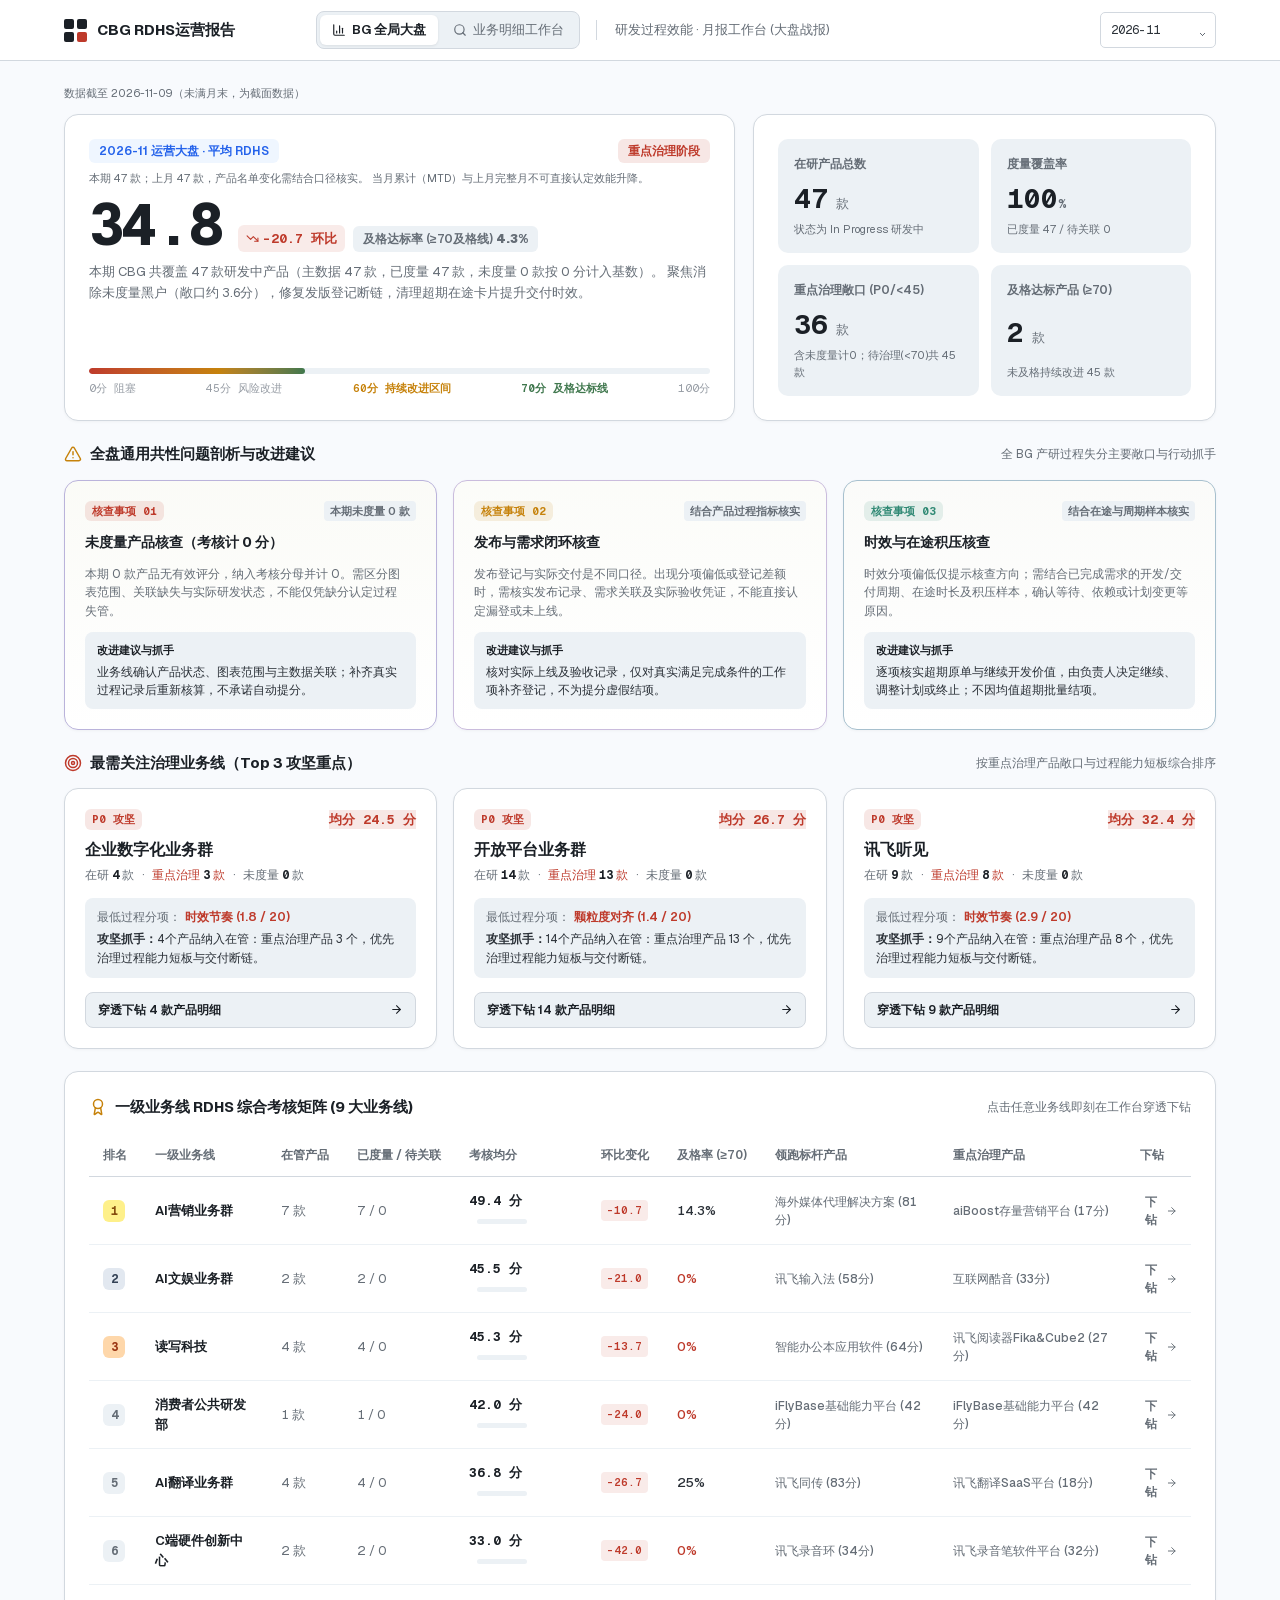
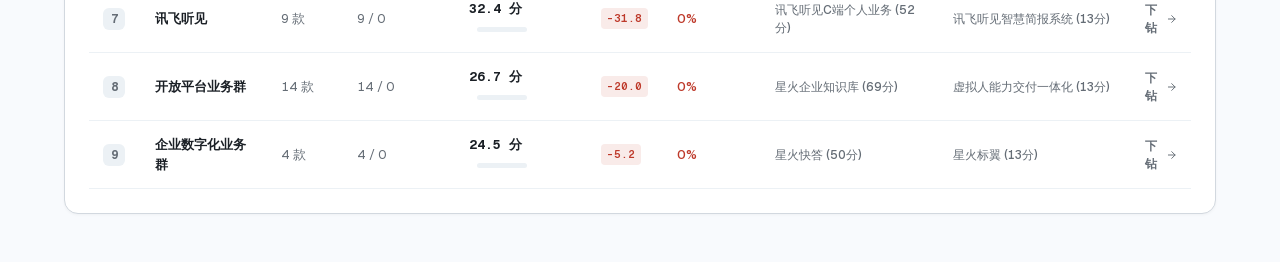
==== index.html @ 72833130 "feat: update unified Bento dashboard & streamlined workbench 2026-11-09" ====
<!DOCTYPE html><html lang="zh-CN"><head><meta charSet="utf-8"/><meta name="viewport" content="width=device-width, initial-scale=1"/><link rel="stylesheet" href="/cbg-rdhs-reports/_next/static/css/index.vjLlsWmL.css" data-rsc-css-href="/cbg-rdhs-reports/_next/static/css/index.vjLlsWmL.css" data-precedence="vite-rsc/importer-resources"/><link rel="modulepreload" fetchPriority="low" href="/cbg-rdhs-reports/_next/static/chunks/index-D4jj87RH.js"/><script src="/cbg-rdhs-reports/_next/static/chunks/rolldown-runtime-DwErUkmg.js" type="module" async=""></script><script src="/cbg-rdhs-reports/_next/static/chunks/framework-DVnzTCvI.js" type="module" async=""></script><link rel="modulepreload" href="/cbg-rdhs-reports/_next/static/chunks/layout-segment-context-BZ6tXpsU.js" crossorigin=""/><link rel="modulepreload" href="/cbg-rdhs-reports/_next/static/chunks/report-dashboard-BLEORAZJ.js" crossorigin=""/><title>CBG RDHS运营报告</title><meta name="description" content="消费者BG RDHS 月度运营报告、趋势分析与产品治理下钻。"/><meta property="og:title" content="CBG RDHS运营报告"/><meta property="og:description" content="消费者BG RDHS 月度运营报告、趋势分析与产品治理下钻。"/><meta property="og:type" content="website"/><meta property="og:locale" content="zh_CN"/><meta property="og:image" content="http://localhost:3000/cbg-rdhs-reports/og.png"/><meta property="og:image:width" content="1200"/><meta property="og:image:height" content="630"/><meta property="og:image:alt" content="RDHS 产研过程效能运营报告"/><meta name="twitter:card" content="summary_large_image"/><meta name="twitter:title" content="CBG RDHS运营报告"/><meta name="twitter:description" content="消费者BG RDHS 月度运营报告、趋势分析与产品治理下钻。"/><meta name="twitter:image" content="http://localhost:3000/cbg-rdhs-reports/og.png"/><link rel="shortcut icon" href="/cbg-rdhs-reports/favicon.png"/><link rel="icon" href="/cbg-rdhs-reports/favicon.png" sizes="96x96" type="image/png"/><script>Object.assign(((self[Symbol.for("vinext.navigationRuntime")]??={bootstrap:{routeManifest:null},functions:{}}).bootstrap.rsc??={rsc:[]}),{params:{},nav:{"pathname":"/","searchParams":[]}})</script><link rel="modulepreload" href="/cbg-rdhs-reports/_next/static/chunks/index-D4jj87RH.js" />
<link rel="preload" href="/cbg-rdhs-reports/_next/static/_vinext_fonts/geist-8ac0455e797f/geist-98bbbccb.woff2" as="font" type="font/woff2" crossorigin />
<link rel="preload" href="/cbg-rdhs-reports/_next/static/_vinext_fonts/geist-mono-00e989178794/geist-mono-013b2f2f.woff2" as="font" type="font/woff2" crossorigin />
<style data-vinext-fonts>/* cyrillic-ext */
@font-face {
  font-family: 'Geist';
  font-style: normal;
  font-weight: 100 900;
  font-display: swap;
  src: url(/cbg-rdhs-reports/_next/static/_vinext_fonts/geist-8ac0455e797f/geist-ff2310f5.woff2) format('woff2');
  unicode-range: U+0460-052F, U+1C80-1C8A, U+20B4, U+2DE0-2DFF, U+A640-A69F, U+FE2E-FE2F;
}
/* cyrillic */
@font-face {
  font-family: 'Geist';
  font-style: normal;
  font-weight: 100 900;
  font-display: swap;
  src: url(/cbg-rdhs-reports/_next/static/_vinext_fonts/geist-8ac0455e797f/geist-875ccdd4.woff2) format('woff2');
  unicode-range: U+0301, U+0400-045F, U+0490-0491, U+04B0-04B1, U+2116;
}
/* vietnamese */
@font-face {
  font-family: 'Geist';
  font-style: normal;
  font-weight: 100 900;
  font-display: swap;
  src: url(/cbg-rdhs-reports/_next/static/_vinext_fonts/geist-8ac0455e797f/geist-52306abf.woff2) format('woff2');
  unicode-range: U+0102-0103, U+0110-0111, U+0128-0129, U+0168-0169, U+01A0-01A1, U+01AF-01B0, U+0300-0301, U+0303-0304, U+0308-0309, U+0323, U+0329, U+1EA0-1EF9, U+20AB;
}
/* latin-ext */
@font-face {
  font-family: 'Geist';
  font-style: normal;
  font-weight: 100 900;
  font-display: swap;
  src: url(/cbg-rdhs-reports/_next/static/_vinext_fonts/geist-8ac0455e797f/geist-001175b1.woff2) format('woff2');
  unicode-range: U+0100-02BA, U+02BD-02C5, U+02C7-02CC, U+02CE-02D7, U+02DD-02FF, U+0304, U+0308, U+0329, U+1D00-1DBF, U+1E00-1E9F, U+1EF2-1EFF, U+2020, U+20A0-20AB, U+20AD-20C0, U+2113, U+2C60-2C7F, U+A720-A7FF;
}
/* latin */
@font-face {
  font-family: 'Geist';
  font-style: normal;
  font-weight: 100 900;
  font-display: swap;
  src: url(/cbg-rdhs-reports/_next/static/_vinext_fonts/geist-8ac0455e797f/geist-98bbbccb.woff2) format('woff2');
  unicode-range: U+0000-00FF, U+0131, U+0152-0153, U+02BB-02BC, U+02C6, U+02DA, U+02DC, U+0304, U+0308, U+0329, U+2000-206F, U+20AC, U+2122, U+2191, U+2193, U+2212, U+2215, U+FEFF, U+FFFD;
}

@font-face {
  font-family: 'Geist Fallback';
  src: local("Arial");
  ascent-override: 95.94%;
  descent-override: 28.16%;
  line-gap-override: 0.00%;
  size-adjust: 104.76%;
}

.__font_geist_066zmhp { font-family: 'Geist', 'Geist Fallback'; font-style: normal; }

.__variable_geist_066zmhp { --font-geist-sans: 'Geist', 'Geist Fallback'; }

/* cyrillic-ext */
@font-face {
  font-family: 'Geist Mono';
  font-style: normal;
  font-weight: 100 900;
  font-display: swap;
  src: url(/cbg-rdhs-reports/_next/static/_vinext_fonts/geist-mono-00e989178794/geist-mono-f6b33328.woff2) format('woff2');
  unicode-range: U+0460-052F, U+1C80-1C8A, U+20B4, U+2DE0-2DFF, U+A640-A69F, U+FE2E-FE2F;
}
/* cyrillic */
@font-face {
  font-family: 'Geist Mono';
  font-style: normal;
  font-weight: 100 900;
  font-display: swap;
  src: url(/cbg-rdhs-reports/_next/static/_vinext_fonts/geist-mono-00e989178794/geist-mono-44e03052.woff2) format('woff2');
  unicode-range: U+0301, U+0400-045F, U+0490-0491, U+04B0-04B1, U+2116;
}
/* symbols2 */
@font-face {
  font-family: 'Geist Mono';
  font-style: normal;
  font-weight: 100 900;
  font-display: swap;
  src: url(/cbg-rdhs-reports/_next/static/_vinext_fonts/geist-mono-00e989178794/geist-mono-0638449e.woff2) format('woff2');
  unicode-range: U+2000-2001, U+2004-2008, U+200A, U+23B8-23BD, U+2500-259F;
}
/* vietnamese */
@font-face {
  font-family: 'Geist Mono';
  font-style: normal;
  font-weight: 100 900;
  font-display: swap;
  src: url(/cbg-rdhs-reports/_next/static/_vinext_fonts/geist-mono-00e989178794/geist-mono-971fb274.woff2) format('woff2');
  unicode-range: U+0102-0103, U+0110-0111, U+0128-0129, U+0168-0169, U+01A0-01A1, U+01AF-01B0, U+0300-0301, U+0303-0304, U+0308-0309, U+0323, U+0329, U+1EA0-1EF9, U+20AB;
}
/* latin-ext */
@font-face {
  font-family: 'Geist Mono';
  font-style: normal;
  font-weight: 100 900;
  font-display: swap;
  src: url(/cbg-rdhs-reports/_next/static/_vinext_fonts/geist-mono-00e989178794/geist-mono-44745446.woff2) format('woff2');
  unicode-range: U+0100-02BA, U+02BD-02C5, U+02C7-02CC, U+02CE-02D7, U+02DD-02FF, U+0304, U+0308, U+0329, U+1D00-1DBF, U+1E00-1E9F, U+1EF2-1EFF, U+2020, U+20A0-20AB, U+20AD-20C0, U+2113, U+2C60-2C7F, U+A720-A7FF;
}
/* latin */
@font-face {
  font-family: 'Geist Mono';
  font-style: normal;
  font-weight: 100 900;
  font-display: swap;
  src: url(/cbg-rdhs-reports/_next/static/_vinext_fonts/geist-mono-00e989178794/geist-mono-013b2f2f.woff2) format('woff2');
  unicode-range: U+0000-00FF, U+0131, U+0152-0153, U+02BB-02BC, U+02C6, U+02DA, U+02DC, U+0304, U+0308, U+0329, U+2000-206F, U+20AC, U+2122, U+2191, U+2193, U+2212, U+2215, U+FEFF, U+FFFD;
}

@font-face {
  font-family: 'Geist Mono Fallback';
  src: local("Arial");
  ascent-override: 74.67%;
  descent-override: 21.92%;
  line-gap-override: 0.00%;
  size-adjust: 134.59%;
}

.__font_geist_mono_0jj8w1p { font-family: 'Geist Mono', 'Geist Mono Fallback'; font-style: normal; }

.__variable_geist_mono_0jj8w1p { --font-geist-mono: 'Geist Mono', 'Geist Mono Fallback'; }
</style>
</head><body class="__variable_geist_066zmhp __variable_geist_mono_0jj8w1p antialiased"><div class="dashboardShell"><header class="topbar"><div class="topbarInner"><div class="brand"><span class="brandSymbol" aria-hidden="true"><i></i><i></i><i></i><i></i></span><span>CBG RDHS运营报告</span></div><div class="viewSwitcher" role="tablist" aria-label="视图模式切换"><button type="button" role="tab" aria-selected="true" class="viewTabBtn active"><svg xmlns="http://www.w3.org/2000/svg" width="14" height="14" viewBox="0 0 24 24" fill="none" stroke="currentColor" stroke-width="2" stroke-linecap="round" stroke-linejoin="round" class="lucide lucide-chart-column"><path d="M3 3v16a2 2 0 0 0 2 2h16"></path><path d="M18 17V9"></path><path d="M13 17V5"></path><path d="M8 17v-3"></path></svg><span>BG 全局大盘</span></button><button type="button" role="tab" aria-selected="false" class="viewTabBtn "><svg xmlns="http://www.w3.org/2000/svg" width="14" height="14" viewBox="0 0 24 24" fill="none" stroke="currentColor" stroke-width="2" stroke-linecap="round" stroke-linejoin="round" class="lucide lucide-search"><circle cx="11" cy="11" r="8"></circle><path d="m21 21-4.3-4.3"></path></svg><span>业务明细工作台</span></button></div><span class="contextLabel">研发过程效能 · 月报工作台<!-- --> (大盘战报)</span><span class="statusState srOnly">当月缓存已生成 · 可刷新</span><div class="barControls"><label class="selectWrap"><span class="srOnly">选择月报月份</span><select aria-label="选择月报月份"><option value="2026-11" selected="">2026-11</option><option value="2026-10">2026-10</option><option value="2026-09">2026-09</option><option value="2026-08">2026-08</option><option value="2026-07">2026-07</option><option value="2026-06">2026-06</option><option value="2026-05">2026-05</option><option value="2026-04">2026-04</option></select></label></div></div></header><main class="pageInner"><p class="dataAsOfNote">数据截至 2026-11-09（未满月末，为截面数据）</p><div class="viewPaneBg" style="display:block"><div class="bentoWarReportContainer"><div class="bentoGridRow"><div class="bentoCard bentoHero"><div><div class="heroMetaTop"><span class="periodChip">2026-11<!-- --> 运营大盘 · 平均 RDHS</span><span class="statusChip status-重点治理">重点治理阶段</span></div><p class="sourceNote">本期 <!-- -->47<!-- --> 款；<!-- -->上月 47 款，产品名单变化需结合口径核实。<!-- --> 当月累计（MTD）与上月完整月不可直接认定效能升降。</p><div class="heroScoreBlock"><div class="heroScoreNum">34.8</div><div class="heroMetaPills"><span class="heroDeltaPill deltaDown"><svg xmlns="http://www.w3.org/2000/svg" width="13" height="13" viewBox="0 0 24 24" fill="none" stroke="currentColor" stroke-width="2" stroke-linecap="round" stroke-linejoin="round" class="lucide lucide-trending-down"><polyline points="22 17 13.5 8.5 8.5 13.5 2 7"></polyline><polyline points="16 17 22 17 22 11"></polyline></svg>-20.7<!-- --> 环比</span><span class="heroPassPill">及格达标率 (≥70及格线) <b>4.3<!-- -->%</b></span></div></div><p class="heroSummaryText">本期 CBG 共覆盖 47 款研发中产品（主数据 47 款，已度量 47 款，未度量 0 款按 0 分计入基数）。<!-- --> <!-- -->聚焦消除未度量黑户（敞口约 3.6分），修复发版登记断链，清理超期在途卡片提升交付时效。</p></div><div><div class="scaleBar"><div class="scaleBarFill" style="width:34.8%"></div></div><div class="scaleLabels"><span>0分 阻塞</span><span>45分 风险改进</span><span class="scaleWarning">60分 持续改进区间</span><span class="scaleTarget">70分 及格达标线</span><span>100分</span></div></div></div><div class="bentoCard metricCapsulesGrid"><div class="metricCapsule"><div class="capsuleLabel">在研产品总数</div><div class="capsuleNum">47<span class="capsuleUnit"> 款</span></div><div class="capsuleDesc">状态为 In Progress 研发中</div></div><div class="metricCapsule"><div class="capsuleLabel">度量覆盖率</div><div class="capsuleNum textGreen">100<span class="capsuleUnit">%</span></div><div class="capsuleDesc">已度量 <!-- -->47<!-- --> / 待关联 <!-- -->0</div></div><div class="metricCapsule"><div class="capsuleLabel">重点治理敞口 (P0/&lt;45)</div><div class="capsuleNum textRed">36<span class="capsuleUnit"> 款</span></div><div class="capsuleDesc">含未度量计0；待治理(&lt;70)共 <!-- -->45<!-- --> 款</div></div><div class="metricCapsule"><div class="capsuleLabel">及格达标产品 (≥70)</div><div class="capsuleNum textGreen">2<span class="capsuleUnit"> 款</span></div><div class="capsuleDesc">未及格持续改进 <!-- -->45<!-- --> 款</div></div></div></div><div class="commonProblemsSection"><div class="sectionHeader"><div class="sectionTitle"><svg xmlns="http://www.w3.org/2000/svg" width="18" height="18" viewBox="0 0 24 24" fill="none" stroke="currentColor" stroke-width="2" stroke-linecap="round" stroke-linejoin="round" class="lucide lucide-triangle-alert textAmber"><path d="m21.73 18-8-14a2 2 0 0 0-3.48 0l-8 14A2 2 0 0 0 4 21h16a2 2 0 0 0 1.73-3"></path><path d="M12 9v4"></path><path d="M12 17h.01"></path></svg><span>全盘通用共性问题剖析与改进建议</span></div><span class="sectionSubtitle">全 BG 产研过程失分主要敞口与行动抓手</span></div><div class="commonProblemsGrid"><div class="problemCard cardBorderRed"><div class="problemCardHead"><span class="problemBadge badgeRed">核查事项 01</span><span class="problemImpactTag">本期未度量 <!-- -->0<!-- --> 款</span></div><strong class="problemCardTitle">未度量产品核查（考核计 0 分）</strong><p class="problemDesc">本期 <!-- -->0<!-- --> 款产品无有效评分，纳入考核分母并计 0。需区分图表范围、关联缺失与实际研发状态，不能仅凭缺分认定过程失管。</p><div class="problemActionBox"><span class="actionBadge">改进建议与抓手</span><p>业务线确认产品状态、图表范围与主数据关联；补齐真实过程记录后重新核算，不承诺自动提分。</p></div></div><div class="problemCard cardBorderAmber"><div class="problemCardHead"><span class="problemBadge badgeAmber">核查事项 02</span><span class="problemImpactTag">结合产品过程指标核实</span></div><strong class="problemCardTitle">发布与需求闭环核查</strong><p class="problemDesc">发布登记与实际交付是不同口径。出现分项偏低或登记差额时，需核实发布记录、需求关联及实际验收凭证，不能直接认定漏登或未上线。</p><div class="problemActionBox"><span class="actionBadge">改进建议与抓手</span><p>核对实际上线及验收记录，仅对真实满足完成条件的工作项补齐登记，不为提分虚假结项。</p></div></div><div class="problemCard cardBorderBlue"><div class="problemCardHead"><span class="problemBadge badgeBlue">核查事项 03</span><span class="problemImpactTag">结合在途与周期样本核实</span></div><strong class="problemCardTitle">时效与在途积压核查</strong><p class="problemDesc">时效分项偏低仅提示核查方向；需结合已完成需求的开发/交付周期、在途时长及积压样本，确认等待、依赖或计划变更等原因。</p><div class="problemActionBox"><span class="actionBadge">改进建议与抓手</span><p>逐项核实超期原单与继续开发价值，由负责人决定继续、调整计划或终止；不因均值超期批量结项。</p></div></div></div></div><div class="focusSectionWrap"><div class="sectionHeader"><div class="sectionTitle"><svg xmlns="http://www.w3.org/2000/svg" width="18" height="18" viewBox="0 0 24 24" fill="none" stroke="currentColor" stroke-width="2" stroke-linecap="round" stroke-linejoin="round" class="lucide lucide-target textRed"><circle cx="12" cy="12" r="10"></circle><circle cx="12" cy="12" r="6"></circle><circle cx="12" cy="12" r="2"></circle></svg><span>最需关注治理业务线（Top 3 攻坚重点）</span></div><span class="sectionSubtitle">按重点治理产品敞口与过程能力短板综合排序</span></div><div class="focusBentoGrid"><div class="focusBentoCard" role="button" tabindex="0"><div><div class="cardTop"><span class="priorityBadge priority-p0">P0<!-- --> 攻坚</span><span class="focusScore scoreTone-red">均分 <!-- -->24.5<!-- --> 分</span></div><div class="focusCardTitle">企业数字化业务群</div><div class="focusMetricChips"><span>在研 <b>4</b> 款</span><span>·</span><span class="textRed">重点治理 <b>3</b> 款</span><span>·</span><span>未度量 <b>0</b> 款</span></div></div><div class="focusBody"><div class="focusDimRow"><span class="dimLabel">最低过程分项：</span><span class="dimVal textRed">时效节奏 (1.8 / 20)</span></div><div class="focusActionText"><strong>攻坚抓手：</strong>4个产品纳入在管：重点治理产品 3 个，优先治理过程能力短板与交付断链。</div></div><button type="button" class="focusActionBtn"><span>穿透下钻 <!-- -->4<!-- --> 款产品明细</span><svg xmlns="http://www.w3.org/2000/svg" width="13" height="13" viewBox="0 0 24 24" fill="none" stroke="currentColor" stroke-width="2" stroke-linecap="round" stroke-linejoin="round" class="lucide lucide-arrow-right"><path d="M5 12h14"></path><path d="m12 5 7 7-7 7"></path></svg></button></div><div class="focusBentoCard" role="button" tabindex="0"><div><div class="cardTop"><span class="priorityBadge priority-p0">P0<!-- --> 攻坚</span><span class="focusScore scoreTone-red">均分 <!-- -->26.7<!-- --> 分</span></div><div class="focusCardTitle">开放平台业务群</div><div class="focusMetricChips"><span>在研 <b>14</b> 款</span><span>·</span><span class="textRed">重点治理 <b>13</b> 款</span><span>·</span><span>未度量 <b>0</b> 款</span></div></div><div class="focusBody"><div class="focusDimRow"><span class="dimLabel">最低过程分项：</span><span class="dimVal textRed">颗粒度对齐 (1.4 / 20)</span></div><div class="focusActionText"><strong>攻坚抓手：</strong>14个产品纳入在管：重点治理产品 13 个，优先治理过程能力短板与交付断链。</div></div><button type="button" class="focusActionBtn"><span>穿透下钻 <!-- -->14<!-- --> 款产品明细</span><svg xmlns="http://www.w3.org/2000/svg" width="13" height="13" viewBox="0 0 24 24" fill="none" stroke="currentColor" stroke-width="2" stroke-linecap="round" stroke-linejoin="round" class="lucide lucide-arrow-right"><path d="M5 12h14"></path><path d="m12 5 7 7-7 7"></path></svg></button></div><div class="focusBentoCard" role="button" tabindex="0"><div><div class="cardTop"><span class="priorityBadge priority-p0">P0<!-- --> 攻坚</span><span class="focusScore scoreTone-red">均分 <!-- -->32.4<!-- --> 分</span></div><div class="focusCardTitle">讯飞听见</div><div class="focusMetricChips"><span>在研 <b>9</b> 款</span><span>·</span><span class="textRed">重点治理 <b>8</b> 款</span><span>·</span><span>未度量 <b>0</b> 款</span></div></div><div class="focusBody"><div class="focusDimRow"><span class="dimLabel">最低过程分项：</span><span class="dimVal textRed">时效节奏 (2.9 / 20)</span></div><div class="focusActionText"><strong>攻坚抓手：</strong>9个产品纳入在管：重点治理产品 8 个，优先治理过程能力短板与交付断链。</div></div><button type="button" class="focusActionBtn"><span>穿透下钻 <!-- -->9<!-- --> 款产品明细</span><svg xmlns="http://www.w3.org/2000/svg" width="13" height="13" viewBox="0 0 24 24" fill="none" stroke="currentColor" stroke-width="2" stroke-linecap="round" stroke-linejoin="round" class="lucide lucide-arrow-right"><path d="M5 12h14"></path><path d="m12 5 7 7-7 7"></path></svg></button></div></div></div><div class="tableContainer"><div class="sectionHeader tableHeader"><div class="sectionTitle"><svg xmlns="http://www.w3.org/2000/svg" width="18" height="18" viewBox="0 0 24 24" fill="none" stroke="currentColor" stroke-width="2" stroke-linecap="round" stroke-linejoin="round" class="lucide lucide-award textAmber"><path d="m15.477 12.89 1.515 8.526a.5.5 0 0 1-.81.47l-3.58-2.687a1 1 0 0 0-1.197 0l-3.586 2.686a.5.5 0 0 1-.81-.469l1.514-8.526"></path><circle cx="12" cy="8" r="6"></circle></svg><span>一级业务线 RDHS 综合考核矩阵 (9 大业务线)</span></div><span class="sectionSubtitle">点击任意业务线即刻在工作台穿透下钻</span></div><div class="tableScrollWrap"><table class="bentoTable"><thead><tr><th style="width:48px">排名</th><th>一级业务线</th><th>在管产品</th><th>已度量 / 待关联</th><th>考核均分</th><th>环比变化</th><th>及格率 (≥70)</th><th>领跑标杆产品</th><th>重点治理产品</th><th>下钻</th></tr></thead><tbody><tr class="bentoTableRow" tabindex="0"><td><span class="bentoRankBadge rankGold">1</span></td><td><span class="lineNameBold">AI营销业务群</span></td><td>7<!-- --> 款</td><td>7<!-- --> /<!-- --> <span class="textMuted">0</span></td><td><span class="tableScoreNum" title="未舍入分: 49.429">49.4 分</span><span class="tableProgressBar"><i class="tableProgressFill" style="width:49.4%;background:var(--risk)"></i></span></td><td><span class="deltaBadge deltaDown">-10.7</span></td><td><span style="font-weight:500;color:var(--ink)">14.3<!-- -->%</span></td><td class="textLead">海外媒体代理解决方案 (81分)</td><td class="textLag">aiBoost存量营销平台 (17分)</td><td><button type="button" class="drilldownActionBtn">下钻 <svg xmlns="http://www.w3.org/2000/svg" width="12" height="12" viewBox="0 0 24 24" fill="none" stroke="currentColor" stroke-width="2" stroke-linecap="round" stroke-linejoin="round" class="lucide lucide-arrow-right"><path d="M5 12h14"></path><path d="m12 5 7 7-7 7"></path></svg></button></td></tr><tr class="bentoTableRow" tabindex="0"><td><span class="bentoRankBadge rankSilver">2</span></td><td><span class="lineNameBold">AI文娱业务群</span></td><td>2<!-- --> 款</td><td>2<!-- --> /<!-- --> <span class="textMuted">0</span></td><td><span class="tableScoreNum" title="未舍入分: 45.500">45.5 分</span><span class="tableProgressBar"><i class="tableProgressFill" style="width:45.5%;background:var(--risk)"></i></span></td><td><span class="deltaBadge deltaDown">-21.0</span></td><td><span style="font-weight:500;color:var(--critical)">0<!-- -->%</span></td><td class="textLead">讯飞输入法 (58分)</td><td class="textLag">互联网酷音 (33分)</td><td><button type="button" class="drilldownActionBtn">下钻 <svg xmlns="http://www.w3.org/2000/svg" width="12" height="12" viewBox="0 0 24 24" fill="none" stroke="currentColor" stroke-width="2" stroke-linecap="round" stroke-linejoin="round" class="lucide lucide-arrow-right"><path d="M5 12h14"></path><path d="m12 5 7 7-7 7"></path></svg></button></td></tr><tr class="bentoTableRow" tabindex="0"><td><span class="bentoRankBadge rankBronze">3</span></td><td><span class="lineNameBold">读写科技</span></td><td>4<!-- --> 款</td><td>4<!-- --> /<!-- --> <span class="textMuted">0</span></td><td><span class="tableScoreNum" title="未舍入分: 45.250">45.3 分</span><span class="tableProgressBar"><i class="tableProgressFill" style="width:45.3%;background:var(--risk)"></i></span></td><td><span class="deltaBadge deltaDown">-13.7</span></td><td><span style="font-weight:500;color:var(--critical)">0<!-- -->%</span></td><td class="textLead">智能办公本应用软件 (64分)</td><td class="textLag">讯飞阅读器Fika&amp;Cube2 (27分)</td><td><button type="button" class="drilldownActionBtn">下钻 <svg xmlns="http://www.w3.org/2000/svg" width="12" height="12" viewBox="0 0 24 24" fill="none" stroke="currentColor" stroke-width="2" stroke-linecap="round" stroke-linejoin="round" class="lucide lucide-arrow-right"><path d="M5 12h14"></path><path d="m12 5 7 7-7 7"></path></svg></button></td></tr><tr class="bentoTableRow" tabindex="0"><td><span class="bentoRankBadge rankDefault">4</span></td><td><span class="lineNameBold">消费者公共研发部</span></td><td>1<!-- --> 款</td><td>1<!-- --> /<!-- --> <span class="textMuted">0</span></td><td><span class="tableScoreNum" title="未舍入分: 42.000">42.0 分</span><span class="tableProgressBar"><i class="tableProgressFill" style="width:42%;background:var(--critical)"></i></span></td><td><span class="deltaBadge deltaDown">-24.0</span></td><td><span style="font-weight:500;color:var(--critical)">0<!-- -->%</span></td><td class="textLead">iFlyBase基础能力平台 (42分)</td><td class="textLag">iFlyBase基础能力平台 (42分)</td><td><button type="button" class="drilldownActionBtn">下钻 <svg xmlns="http://www.w3.org/2000/svg" width="12" height="12" viewBox="0 0 24 24" fill="none" stroke="currentColor" stroke-width="2" stroke-linecap="round" stroke-linejoin="round" class="lucide lucide-arrow-right"><path d="M5 12h14"></path><path d="m12 5 7 7-7 7"></path></svg></button></td></tr><tr class="bentoTableRow" tabindex="0"><td><span class="bentoRankBadge rankDefault">5</span></td><td><span class="lineNameBold">AI翻译业务群</span></td><td>4<!-- --> 款</td><td>4<!-- --> /<!-- --> <span class="textMuted">0</span></td><td><span class="tableScoreNum" title="未舍入分: 36.750">36.8 分</span><span class="tableProgressBar"><i class="tableProgressFill" style="width:36.8%;background:var(--critical)"></i></span></td><td><span class="deltaBadge deltaDown">-26.7</span></td><td><span style="font-weight:500;color:var(--ink)">25<!-- -->%</span></td><td class="textLead">讯飞同传 (83分)</td><td class="textLag">讯飞翻译SaaS平台 (18分)</td><td><button type="button" class="drilldownActionBtn">下钻 <svg xmlns="http://www.w3.org/2000/svg" width="12" height="12" viewBox="0 0 24 24" fill="none" stroke="currentColor" stroke-width="2" stroke-linecap="round" stroke-linejoin="round" class="lucide lucide-arrow-right"><path d="M5 12h14"></path><path d="m12 5 7 7-7 7"></path></svg></button></td></tr><tr class="bentoTableRow" tabindex="0"><td><span class="bentoRankBadge rankDefault">6</span></td><td><span class="lineNameBold">C端硬件创新中心</span></td><td>2<!-- --> 款</td><td>2<!-- --> /<!-- --> <span class="textMuted">0</span></td><td><span class="tableScoreNum" title="未舍入分: 33.000">33.0 分</span><span class="tableProgressBar"><i class="tableProgressFill" style="width:33%;background:var(--critical)"></i></span></td><td><span class="deltaBadge deltaDown">-42.0</span></td><td><span style="font-weight:500;color:var(--critical)">0<!-- -->%</span></td><td class="textLead">讯飞录音环 (34分)</td><td class="textLag">讯飞录音笔软件平台 (32分)</td><td><button type="button" class="drilldownActionBtn">下钻 <svg xmlns="http://www.w3.org/2000/svg" width="12" height="12" viewBox="0 0 24 24" fill="none" stroke="currentColor" stroke-width="2" stroke-linecap="round" stroke-linejoin="round" class="lucide lucide-arrow-right"><path d="M5 12h14"></path><path d="m12 5 7 7-7 7"></path></svg></button></td></tr><tr class="bentoTableRow" tabindex="0"><td><span class="bentoRankBadge rankDefault">7</span></td><td><span class="lineNameBold">讯飞听见</span></td><td>9<!-- --> 款</td><td>9<!-- --> /<!-- --> <span class="textMuted">0</span></td><td><span class="tableScoreNum" title="未舍入分: 32.444">32.4 分</span><span class="tableProgressBar"><i class="tableProgressFill" style="width:32.4%;background:var(--critical)"></i></span></td><td><span class="deltaBadge deltaDown">-31.8</span></td><td><span style="font-weight:500;color:var(--critical)">0<!-- -->%</span></td><td class="textLead">讯飞听见C端个人业务 (52分)</td><td class="textLag">讯飞听见智慧简报系统 (13分)</td><td><button type="button" class="drilldownActionBtn">下钻 <svg xmlns="http://www.w3.org/2000/svg" width="12" height="12" viewBox="0 0 24 24" fill="none" stroke="currentColor" stroke-width="2" stroke-linecap="round" stroke-linejoin="round" class="lucide lucide-arrow-right"><path d="M5 12h14"></path><path d="m12 5 7 7-7 7"></path></svg></button></td></tr><tr class="bentoTableRow" tabindex="0"><td><span class="bentoRankBadge rankDefault">8</span></td><td><span class="lineNameBold">开放平台业务群</span></td><td>14<!-- --> 款</td><td>14<!-- --> /<!-- --> <span class="textMuted">0</span></td><td><span class="tableScoreNum" title="未舍入分: 26.714">26.7 分</span><span class="tableProgressBar"><i class="tableProgressFill" style="width:26.7%;background:var(--critical)"></i></span></td><td><span class="deltaBadge deltaDown">-20.0</span></td><td><span style="font-weight:500;color:var(--critical)">0<!-- -->%</span></td><td class="textLead">星火企业知识库 (69分)</td><td class="textLag">虚拟人能力交付一体化 (13分)</td><td><button type="button" class="drilldownActionBtn">下钻 <svg xmlns="http://www.w3.org/2000/svg" width="12" height="12" viewBox="0 0 24 24" fill="none" stroke="currentColor" stroke-width="2" stroke-linecap="round" stroke-linejoin="round" class="lucide lucide-arrow-right"><path d="M5 12h14"></path><path d="m12 5 7 7-7 7"></path></svg></button></td></tr><tr class="bentoTableRow" tabindex="0"><td><span class="bentoRankBadge rankDefault">9</span></td><td><span class="lineNameBold">企业数字化业务群</span></td><td>4<!-- --> 款</td><td>4<!-- --> /<!-- --> <span class="textMuted">0</span></td><td><span class="tableScoreNum" title="未舍入分: 24.500">24.5 分</span><span class="tableProgressBar"><i class="tableProgressFill" style="width:24.5%;background:var(--critical)"></i></span></td><td><span class="deltaBadge deltaDown">-5.2</span></td><td><span style="font-weight:500;color:var(--critical)">0<!-- -->%</span></td><td class="textLead">星火快答 (50分)</td><td class="textLag">星火标翼 (13分)</td><td><button type="button" class="drilldownActionBtn">下钻 <svg xmlns="http://www.w3.org/2000/svg" width="12" height="12" viewBox="0 0 24 24" fill="none" stroke="currentColor" stroke-width="2" stroke-linecap="round" stroke-linejoin="round" class="lucide lucide-arrow-right"><path d="M5 12h14"></path><path d="m12 5 7 7-7 7"></path></svg></button></td></tr></tbody></table></div></div></div></div><div class="viewPaneWorkbench" style="display:none"><section class="workstation" id="product-workbench" aria-label="产品治理工作台"><div class="workstationNavHeader"><div class="navLeft"><button type="button" class="backBtnPill"><svg xmlns="http://www.w3.org/2000/svg" width="13" height="13" viewBox="0 0 24 24" fill="none" stroke="currentColor" stroke-width="2" stroke-linecap="round" stroke-linejoin="round" class="lucide lucide-arrow-left"><path d="m12 19-7-7 7-7"></path><path d="M19 12H5"></path></svg><span>返回 BG 全局大盘</span></button><span class="navDivider"></span><span class="currentLineTitle">全在研产品治理工作台</span><div class="lineMetricsSummary"><span>覆盖全 BG 共 <b>47<!-- --> 款在研产品</b></span></div></div><div class="navRight"><button type="button" class="shareUrlBtn " title="复制当前业务线工作台链接"><svg xmlns="http://www.w3.org/2000/svg" width="13" height="13" viewBox="0 0 24 24" fill="none" stroke="currentColor" stroke-width="2" stroke-linecap="round" stroke-linejoin="round" class="lucide lucide-share2"><circle cx="18" cy="5" r="3"></circle><circle cx="6" cy="12" r="3"></circle><circle cx="18" cy="19" r="3"></circle><line x1="8.59" x2="15.42" y1="13.51" y2="17.49"></line><line x1="15.41" x2="8.59" y1="6.51" y2="10.49"></line></svg><span>分享工作台</span></button></div></div><div class="workspace"><div class="productBrowser"><div class="filters"><label class="search"><svg xmlns="http://www.w3.org/2000/svg" width="16" height="16" viewBox="0 0 24 24" fill="none" stroke="currentColor" stroke-width="1.8" stroke-linecap="round" stroke-linejoin="round" class="lucide lucide-search" aria-hidden="true"><circle cx="11" cy="11" r="8"></circle><path d="m21 21-4.3-4.3"></path></svg><span class="srOnly">搜索产品、一级业务线或二级业务线</span><input type="search" placeholder="搜索产品 / 一级 / 二级业务线" value=""/></label><select class="filterSelect lineFilterSelect" aria-label="按业务线筛选"><option value="全部业务线" selected="">全部业务线</option><option value="开放平台业务群">开放平台业务群<!-- --> (<!-- -->14<!-- -->款)</option><option value="讯飞听见">讯飞听见<!-- --> (<!-- -->9<!-- -->款)</option><option value="AI营销业务群">AI营销业务群<!-- --> (<!-- -->7<!-- -->款)</option><option value="读写科技">读写科技<!-- --> (<!-- -->4<!-- -->款)</option><option value="企业数字化业务群">企业数字化业务群<!-- --> (<!-- -->4<!-- -->款)</option><option value="AI翻译业务群">AI翻译业务群<!-- --> (<!-- -->4<!-- -->款)</option><option value="AI文娱业务群">AI文娱业务群<!-- --> (<!-- -->2<!-- -->款)</option><option value="C端硬件创新中心">C端硬件创新中心<!-- --> (<!-- -->2<!-- -->款)</option><option value="消费者公共研发部">消费者公共研发部<!-- --> (<!-- -->1<!-- -->款)</option></select><select class="filterSelect" aria-label="按治理分档筛选"><option value="全部分档" selected="">全部治理分档</option><option value="重点治理">重点治理</option><option value="风险改进">风险改进</option><option value="持续优化">持续优化</option><option value="常规跟踪">常规跟踪</option></select><label class="check"><input type="checkbox"/><span>仅未度量</span></label></div><div class="listStatus" aria-live="polite"><span>当前展示 <b class="mono">1<!-- -->-<!-- -->10</b> / <!-- -->47<!-- --> 个</span><span>每页 <!-- -->10<!-- --> 个</span></div><div class="productList"><div><button type="button" class="productRow "><span><span class="productName">星火标翼</span><span class="productLine">企业数字化业务群 / 数字员工</span></span><span class="productStats"><span class="score critical">13.0</span><span class="participantCount track">有效参与人数 <!-- -->1<small>人</small></span></span><span class="productBottom"><span class="process">链路闭环得分</span><span class="badge critical">重点治理</span></span></button></div><div><button type="button" class="productRow "><span><span class="productName">虚拟人能力交付一体化</span><span class="productLine">开放平台业务群 / 虚拟人平台</span></span><span class="productStats"><span class="score critical">13.0</span><span class="participantCount track">有效参与人数 <!-- -->3<small>人</small></span></span><span class="productBottom"><span class="process">链路闭环得分</span><span class="badge critical">重点治理</span></span></button></div><div><button type="button" class="productRow "><span><span class="productName">讯飞听见智慧简报系统</span><span class="productLine">讯飞听见 / 会议办公</span></span><span class="productStats"><span class="score critical">13.0</span><span class="participantCount track">有效参与人数 <!-- -->10<small>人</small></span></span><span class="productBottom"><span class="process">链路闭环得分</span><span class="badge critical">重点治理</span></span></button></div><div><button type="button" class="productRow "><span><span class="productName">营销数字人</span><span class="productLine">开放平台业务群 / 虚拟人平台</span></span><span class="productStats"><span class="score critical">13.0</span><span class="participantCount track">有效参与人数 <!-- -->2<small>人</small></span></span><span class="productBottom"><span class="process">链路闭环得分</span><span class="badge critical">重点治理</span></span></button></div><div><button type="button" class="productRow "><span><span class="productName">WallEX</span><span class="productLine">开放平台业务群 / 海外产品部</span></span><span class="productStats"><span class="score critical">13.0</span><span class="participantCount track">有效参与人数 <!-- -->12<small>人</small></span></span><span class="productBottom"><span class="process">链路闭环得分</span><span class="badge critical">重点治理</span></span></button></div><div><button type="button" class="productRow "><span><span class="productName">交互SaaS平台</span><span class="productLine">开放平台业务群 / 虚拟人平台</span></span><span class="productStats"><span class="score critical">15.0</span><span class="participantCount track">有效参与人数 <!-- -->7<small>人</small></span></span><span class="productBottom"><span class="process">链路闭环得分</span><span class="badge critical">重点治理</span></span></button></div><div><button type="button" class="productRow "><span><span class="productName">智能评标</span><span class="productLine">企业数字化业务群 / 数字员工</span></span><span class="productStats"><span class="score critical">17.0</span><span class="participantCount track">有效参与人数 <!-- -->2<small>人</small></span></span><span class="productBottom"><span class="process">链路闭环得分</span><span class="badge critical">重点治理</span></span></button></div><div><button type="button" class="productRow "><span><span class="productName">aiBoost存量营销平台</span><span class="productLine">AI营销业务群 / 数据增值</span></span><span class="productStats"><span class="score critical">17.0</span><span class="participantCount track">有效参与人数 <!-- -->5<small>人</small></span></span><span class="productBottom"><span class="process">链路闭环得分</span><span class="badge critical">重点治理</span></span></button></div><div><button type="button" class="productRow "><span><span class="productName">星火数字员工平台</span><span class="productLine">企业数字化业务群 / 数字员工</span></span><span class="productStats"><span class="score critical">18.0</span><span class="participantCount track">有效参与人数 <!-- -->13<small>人</small></span></span><span class="productBottom"><span class="process">链路闭环得分</span><span class="badge critical">重点治理</span></span></button></div><div><button type="button" class="productRow "><span><span class="productName">讯飞翻译APP</span><span class="productLine">AI翻译业务群 / 翻译软件</span></span><span class="productStats"><span class="score critical">18.0</span><span class="participantCount track">有效参与人数 <!-- -->26<small>人</small></span></span><span class="productBottom"><span class="process">时效节奏合理性</span><span class="badge critical">重点治理</span></span></button></div></div><nav class="pagination" aria-label="产品列表分页"><button class="pageNav" type="button" title="上一页" aria-label="上一页" disabled=""><svg xmlns="http://www.w3.org/2000/svg" width="15" height="15" viewBox="0 0 24 24" fill="none" stroke="currentColor" stroke-width="1.8" stroke-linecap="round" stroke-linejoin="round" class="lucide lucide-chevron-left"><path d="m15 18-6-6 6-6"></path></svg></button><div class="pageNumbers"><button class="pageNumber active" type="button" aria-label="第 1 页" aria-current="page">1</button><button class="pageNumber " type="button" aria-label="第 2 页">2</button><button class="pageNumber " type="button" aria-label="第 3 页">3</button><button class="pageNumber " type="button" aria-label="第 4 页">4</button><button class="pageNumber " type="button" aria-label="第 5 页">5</button></div><button class="pageNav" type="button" title="下一页" aria-label="下一页"><svg xmlns="http://www.w3.org/2000/svg" width="15" height="15" viewBox="0 0 24 24" fill="none" stroke="currentColor" stroke-width="1.8" stroke-linecap="round" stroke-linejoin="round" class="lucide lucide-chevron-right"><path d="m9 18 6-6-6-6"></path></svg></button></nav></div><aside class="detail"><div class="detailEmpty"><svg xmlns="http://www.w3.org/2000/svg" width="30" height="30" viewBox="0 0 24 24" fill="none" stroke="currentColor" stroke-width="1.6" stroke-linecap="round" stroke-linejoin="round" class="lucide lucide-book-open-check"><path d="M12 21V7"></path><path d="m16 12 2 2 4-4"></path><path d="M22 6V4a1 1 0 0 0-1-1h-5a4 4 0 0 0-4 4 4 4 0 0 0-4-4H3a1 1 0 0 0-1 1v13a1 1 0 0 0 1 1h6a3 3 0 0 1 3 3 3 3 0 0 1 3-3h6a1 1 0 0 0 1-1v-1.3"></path></svg><strong>选择产品，查看治理动作</strong><span>最低过程项、主要问题和建议动作会在这里展开。</span></div></aside></div></section><section class="auditBand" aria-label="数据质量审计" style="margin-top:24px"><div class="auditTitle"><svg xmlns="http://www.w3.org/2000/svg" width="16" height="16" viewBox="0 0 24 24" fill="none" stroke="currentColor" stroke-width="1.8" stroke-linecap="round" stroke-linejoin="round" class="lucide lucide-database"><ellipse cx="12" cy="5" rx="9" ry="3"></ellipse><path d="M3 5V19A9 3 0 0 0 21 19V5"></path><path d="M3 12A9 3 0 0 0 21 12"></path></svg><span>数据质量审计</span><strong><svg xmlns="http://www.w3.org/2000/svg" width="14" height="14" viewBox="0 0 24 24" fill="none" stroke="currentColor" stroke-width="1.8" stroke-linecap="round" stroke-linejoin="round" class="lucide lucide-circle-check"><circle cx="12" cy="12" r="10"></circle><path d="m9 12 2 2 4-4"></path></svg>已通过发布校验</strong></div><dl class="auditMetrics"><div><dt>原始行</dt><dd>720</dd></div><div><dt>有效度量</dt><dd>72</dd></div><div><dt>研发中产品</dt><dd>47</dd></div><div><dt>未度量/待关联</dt><dd>0</dd></div><div><dt>排除测试业务线</dt><dd>2</dd></div><div><dt>排除交付定制</dt><dd>23</dd></div><div><dt>源哈希</dt><dd title="a3371ee7c4edb22542c093af043422316ff7266fec0851d02016dae669dd144f">a3371ee7c4</dd></div></dl></section></div></main></div><script type="module" src="/cbg-rdhs-reports/_next/static/chunks/index-D4jj87RH.js" id="_R_" async=""></script><script>((self[Symbol.for("vinext.navigationRuntime")]??={bootstrap:{routeManifest:null},functions:{}}).bootstrap.rsc??={rsc:[]}).rsc.push("2:I[\"8c0f216c4604\",[],\"Children\",1]\n")</script><script>((self[Symbol.for("vinext.navigationRuntime")]??={bootstrap:{routeManifest:null},functions:{}}).bootstrap.rsc??={rsc:[]}).rsc.push("3:I[\"593f344dc510\",[],\"GlobalErrorBoundary\",1]\n")</script><script>((self[Symbol.for("vinext.navigationRuntime")]??={bootstrap:{routeManifest:null},functions:{}}).bootstrap.rsc??={rsc:[]}).rsc.push("4:I[\"0b874ad30386\",[],\"default\",1]\n")</script><script>((self[Symbol.for("vinext.navigationRuntime")]??={bootstrap:{routeManifest:null},functions:{}}).bootstrap.rsc??={rsc:[]}).rsc.push("5:I[\"593f344dc510\",[],\"ErrorBoundary\",1]\n")</script><script>((self[Symbol.for("vinext.navigationRuntime")]??={bootstrap:{routeManifest:null},functions:{}}).bootstrap.rsc??={rsc:[]}).rsc.push("6:I[\"15c18cfaeeff\",[],\"LayoutSegmentProvider\",1]\n")</script><script>((self[Symbol.for("vinext.navigationRuntime")]??={bootstrap:{routeManifest:null},functions:{}}).bootstrap.rsc??={rsc:[]}).rsc.push("7:I[\"8c0f216c4604\",[],\"Slot\",1]\n")</script><script>((self[Symbol.for("vinext.navigationRuntime")]??={bootstrap:{routeManifest:null},functions:{}}).bootstrap.rsc??={rsc:[]}).rsc.push("8:I[\"9276801271d6\",[],\"AppRouterScrollTarget\",1]\n")</script><script>((self[Symbol.for("vinext.navigationRuntime")]??={bootstrap:{routeManifest:null},functions:{}}).bootstrap.rsc??={rsc:[]}).rsc.push("9:I[\"593f344dc510\",[],\"RedirectBoundary\",1]\n")</script><script>((self[Symbol.for("vinext.navigationRuntime")]??={bootstrap:{routeManifest:null},functions:{}}).bootstrap.rsc??={rsc:[]}).rsc.push(":HL[\"/cbg-rdhs-reports/_next/static/css/index.vjLlsWmL.css\",\"style\"     ]\n")</script><script>((self[Symbol.for("vinext.navigationRuntime")]??={bootstrap:{routeManifest:null},functions:{}}).bootstrap.rsc??={rsc:[]}).rsc.push("0:{\"__route\":\"route:/\",\"__interceptionContext\":null,\"__layoutIds\":[\"layout:/\"],\"__rootLayout\":\"/\",\"__sourcePage\":\"/page\",\"page:/\":\"$L1\",\"layout:/\":[[[[\"$\",\"link\",\"css:/cbg-rdhs-reports/_next/static/css/index.vjLlsWmL.css\",{\"rel\":\"stylesheet\",\"precedence\":\"vite-rsc/importer-resources\",\"href\":\"/cbg-rdhs-reports/_next/static/css/index.vjLlsWmL.css\",\"data-rsc-css-href\":\"/cbg-rdhs-reports/_next/static/css/index.vjLlsWmL.css\"}],\"$undefined\"],[\"$\",\"html\",null,{\"lang\":\"zh-CN\",\"children\":[\"$\",\"body\",null,{\"className\":\"__variable_geist_066zmhp __variable_geist_mono_0jj8w1p antialiased\",\"children\":[\"$\",\"$L2\",null,{}]}]}]],null],\"route:/\":[[[\"$\",\"meta\",null,{\"charSet\":\"utf-8\"}],[[\"$\",\"title\",\"0\",{\"children\":\"CBG RDHS运营报告\"}],[\"$\",\"meta\",\"1\",{\"name\":\"description\",\"content\":\"消费者BG RDHS 月度运营报告、趋势分析与产品治理下钻。\"}],[\"$\",\"meta\",\"2\",{\"property\":\"og:title\",\"content\":\"CBG RDHS运营报告\"}],[\"$\",\"meta\",\"3\",{\"property\":\"og:description\",\"content\":\"消费者BG RDHS 月度运营报告、趋势分析与产品治理下钻。\"}],[\"$\",\"meta\",\"4\",{\"property\":\"og:type\",\"content\":\"website\"}],[\"$\",\"meta\",\"5\",{\"property\":\"og:locale\",\"content\":\"zh_CN\"}],[\"$\",\"meta\",\"6\",{\"property\":\"og:image\",\"content\":\"http://localhost:3000/cbg-rdhs-reports/og.png\"}],[\"$\",\"meta\",\"7\",{\"property\":\"og:image:width\",\"content\":\"1200\"}],[\"$\",\"meta\",\"8\",{\"property\":\"og:image:height\",\"content\":\"630\"}],[\"$\",\"meta\",\"9\",{\"property\":\"og:image:alt\",\"content\":\"RDHS 产研过程效能运营报告\"}],[\"$\",\"meta\",\"10\",{\"name\":\"twitter:card\",\"content\":\"summary_large_image\"}],[\"$\",\"meta\",\"11\",{\"name\":\"twitter:title\",\"content\":\"CBG RDHS运营报告\"}],[\"$\",\"meta\",\"12\",{\"name\":\"twitter:description\",\"content\":\"消费者BG RDHS 月度运营报告、趋势分析与产品治理下钻。\"}],[\"$\",\"meta\",\"13\",{\"name\":\"twitter:image\",\"content\":\"http://localhost:3000/cbg-rdhs-reports/og.png\"}],[\"$\",\"link\",\"14\",{\"rel\":\"shortcut icon\",\"href\":\"/cbg-rdhs-reports/favicon.png\"}],[\"$\",\"link\",\"15\",{\"rel\":\"icon\",\"href\":\"/cbg-rdhs-reports/favicon.png\",\"sizes\":\"96x96\",\"type\":\"image/png\"}]],[[\"$\",\"meta\",\"0\",{\"name\":\"viewport\",\"content\":\"width=device-width, initial-scale=1\"}]]],[\"$\",\"$L3\",null,{\"fallback\":\"$4\",\"children\":[\"$\",\"$L5\",null,{\"fallback\":\"$4\",\"children\":[\"$\",\"$L6\",null,{\"providerId\":\"layout:/\",\"segmentMap\":{\"children\":[]},\"children\":[\"$\",\"$L7\",null,{\"id\":\"layout:/\",\"parallelSlots\":\"$undefined\",\"children\":[\"$\",\"$L8\",null,{\"children\":[\"$\",\"$L9\",null,{\"children\":[[\"$\",\"$L6\",null,{\"providerId\":\"page:/\",\"segmentMap\":{\"children\":[\"__PAGE__\"]},\"children\":[\"$\",\"$L7\",null,{\"id\":\"page:/\"}]}],null]}]}]}]}]}]}],null,null],\"__layoutFlags\":{\"layout:/\":\"s\"},\"__artifactCompatibility\":{\"schemaVersion\":1,\"graphVersion\":\"app-route-graph:1177fd80f83fa7b0\",\"deploymentVersion\":\"f5a6d451-714f-473b-a2a1-fe8249eb39eb\",\"appElementsSchemaVersion\":1,\"rscPayloadSchemaVersion\":1,\"rootBoundaryId\":\"/\",\"renderEpoch\":null},\"__renderObservation\":{\"schemaVersion\":1,\"output\":{\"kind\":\"app-rsc\",\"mountedSlotsFingerprint\":null,\"renderEpoch\":null,\"rootBoundaryId\":\"/\",\"routeId\":\"route:/\"},\"completeness\":\"partial\",\"boundaryOutcome\":{\"kind\":\"unknown\"},\"requestApis\":[{\"kind\":\"connection\",\"status\":\"unknown\"},{\"kind\":\"cookies\",\"status\":\"unknown\"},{\"kind\":\"draftMode\",\"status\":\"unknown\"},{\"kind\":\"headers\",\"status\":\"unknown\"},{\"kind\":\"params\",\"status\":\"unknown\"},{\"kind\":\"searchParams\",\"status\":\"unknown\"}],\"dynamicFetches\":[],\"cacheTags\":[\"/\",\"_N_T_/\",\"_N_T_/index\",\"_N_T_/layout\",\"_N_T_/page\"],\"pathTags\":[\"/\"],\"cacheability\":\"unknown\",\"downgrade\":{\"target\":\"freshRender\",\"reasons\":[{\"code\":\"CP_DOWNGRADE_CACHEABILITY_UNKNOWN\",\"target\":\"freshRender\"},{\"code\":\"CP_DOWNGRADE_INCOMPLETE_OBSERVATION\",\"completeness\":\"partial\",\"target\":\"freshRender\"},{\"code\":\"CP_DOWNGRADE_UNKNOWN_REQUEST_API\",\"requestApi\":\"connection\",\"target\":\"freshRender\"},{\"code\":\"CP_DOWNGRADE_UNKNOWN_REQUEST_API\",\"requestApi\":\"cookies\",\"target\":\"freshRender\"},{\"code\":\"CP_DOWNGRADE_UNKNOWN_REQUEST_API\",\"requestApi\":\"draftMode\",\"target\":\"freshRender\"},{\"code\":\"CP_DOWNGRADE_UNKNOWN_REQUEST_API\",\"requestApi\":\"headers\",\"target\":\"freshRender\"},{\"code\":\"CP_DOWNGRADE_UNKNOWN_REQUEST_API\",\"requestApi\":\"params\",\"target\":\"freshRender\"},{\"code\":\"CP_DOWNGRADE_UNKNOWN_REQUEST_API\",\"requestApi\":\"searchParams\",\"target\":\"freshRender\"}],\"fallback\":{\"kind\":\"breakerFallback\",\"code\":\"CP_PRIVATE_DYNAMIC_DOWNGRADE\",\"mode\":\"renderFresh\",\"scope\":\"affectedOutput\",\"fields\":{\"reasonCodes\":[\"CP_DOWNGRADE_CACHEABILITY_UNKNOWN\",\"CP_DOWNGRADE_INCOMPLETE_OBSERVATION\",\"CP_DOWNGRADE_UNKNOWN_REQUEST_API\",\"CP_DOWNGRADE_UNKNOWN_REQUEST_API\",\"CP_DOWNGRADE_UNKNOWN_REQUEST_API\",\"CP_DOWNGRADE_UNKNOWN_REQUEST_API\",\"CP_DOWNGRADE_UNKNOWN_REQUEST_API\",\"CP_DOWNGRADE_UNKNOWN_REQUEST_API\"],\"target\":\"freshRender\"}},\"isPublicCacheCandidate\":false}}}\n")</script><script>((self[Symbol.for("vinext.navigationRuntime")]??={bootstrap:{routeManifest:null},functions:{}}).bootstrap.rsc??={rsc:[]}).rsc.push("a:I[\"ffaf59c263bb\",[],\"ReportDashboard\",1]\n")</script><script>((self[Symbol.for("vinext.navigationRuntime")]??={bootstrap:{routeManifest:null},functions:{}}).bootstrap.rsc??={rsc:[]}).rsc.push("1:[\"$\",\"$La\",null,{\"initialSnapshots\":[{\"schemaVersion\":1,\"cadence\":\"monthly\",\"periodKey\":\"2026-04\",\"asOf\":\"2026-04-30\",\"fetchedAt\":\"2026-08-19T14:03:13+08:00\",\"source\":{\"chartId\":\"7659608529799496565\",\"chartName\":\"【上月】产研健康度得分(RDHS) By 产品\",\"sha256\":\"084a50e56313f63c99e748c017a5ebeebff6451f19bf7553dcc2df4d6e57728a\"},\"audit\":{\"rawRowCount\":405,\"acceptedRowCount\":46,\"zeroScoreRowCount\":359,\"emptyDimensionRowCount\":0,\"researchProductCount\":61,\"measuredProductCount\":45,\"unmeasuredProductCount\":16,\"excludedTestBusinessLineCount\":2,\"excludedProductAttributeCount\":9,\"status\":\"validated\",\"warning\":null},\"overview\":{\"conclusion\":\"本期 CBG 共覆盖61个研发中产品，整体仍处于重点治理阶段。\",\"focus\":\"51个产品纳入治理：未度量/待关联 16 个，优先补齐产品关联、研发责任角色和过程数据。\"},\"businessLines\":[{\"businessLine\":\"开放平台业务群\",\"productTotal\":21,\"keyGovernanceCount\":19,\"riskImprovementCount\":2,\"continuousOptimizationCount\":0,\"regularTrackingCount\":0,\"mode\":\"重点治理\",\"focus\":\"21个产品纳入治理：未度量/待关联 9 个，优先补齐产品关联、研发责任角色和过程数据。\"},{\"businessLine\":\"讯飞听见\",\"productTotal\":14,\"keyGovernanceCount\":7,\"riskImprovementCount\":2,\"continuousOptimizationCount\":3,\"regularTrackingCount\":2,\"mode\":\"重点治理\",\"focus\":\"12个产品纳入治理：未度量/待关联 2 个，优先补齐产品关联、研发责任角色和过程数据。\"},{\"businessLine\":\"读写科技\",\"productTotal\":4,\"keyGovernanceCount\":4,\"riskImprovementCount\":0,\"continuousOptimizationCount\":0,\"regularTrackingCount\":0,\"mode\":\"重点治理\",\"focus\":\"4个产品全部重点治理：未度量/待关联 1 个，优先补齐产品关联、研发责任角色和过程数据。\"},{\"businessLine\":\"企业数字化业务群\",\"productTotal\":3,\"keyGovernanceCount\":3,\"riskImprovementCount\":0,\"continuousOptimizationCount\":0,\"regularTrackingCount\":0,\"mode\":\"重点治理\",\"focus\":\"3个产品全部重点治理：未度量/待关联 1 个，优先补齐产品关联、研发责任角色和过程数据。\"},{\"businessLine\":\"AI营销业务群\",\"productTotal\":6,\"keyGovernanceCount\":2,\"riskImprovementCount\":1,\"continuousOptimizationCount\":0,\"regularTrackingCount\":3,\"mode\":\"重点治理\",\"focus\":\"3个产品纳入治理：未度量/待关联 1 个，优先补齐产品关联、研发责任角色和过程数据。\"},{\"businessLine\":\"C端硬件创新中心\",\"productTotal\":3,\"keyGovernanceCount\":2,\"riskImprovementCount\":1,\"continuousOptimizationCount\":0,\"regularTrackingCount\":0,\"mode\":\"重点治理\",\"focus\":\"3个产品纳入治理：未度量/待关联 1 个，优先补齐产品关联、研发责任角色和过程数据。\"},{\"businessLine\":\"AI翻译业务群\",\"productTotal\":7,\"keyGovernanceCount\":1,\"riskImprovementCount\":0,\"continuousOptimizationCount\":2,\"regularTrackingCount\":4,\"mode\":\"重点治理\",\"focus\":\"3个产品纳入治理：未度量/待关联 1 个，优先补齐产品关联、研发责任角色和过程数据。\"},{\"businessLine\":\"消费者公共研发部\",\"productTotal\":1,\"keyGovernanceCount\":0,\"riskImprovementCount\":1,\"continuousOptimizationCount\":0,\"regularTrackingCount\":0,\"mode\":\"风险改进\",\"focus\":\"1个产品风险改进：聚焦过程短板压降，重点跟踪积压、需求粒度、研发节奏和发布闭环。\"},{\"businessLine\":\"AI文娱业务群\",\"productTotal\":2,\"keyGovernanceCount\":0,\"riskImprovementCount\":0,\"continuousOptimizationCount\":1,\"regularTrackingCount\":1,\"mode\":\"持续优化\",\"focus\":\"1个产品持续优化：聚焦过程短板压降，重点跟踪积压、需求粒度、研发节奏和发布闭环。\"}],\"products\":[{\"businessLine\":\"AI文娱业务群\",\"subLine\":null,\"product\":\"互联网酷音\",\"productStatus\":\"研发中\",\"rdhs\":66,\"governanceBand\":\"持续优化\",\"priority\":\"P2\",\"components\":{\"linkClosure\":23,\"deliveryClosure\":8,\"timeliness\":20,\"granularity\":10,\"quality\":5},\"dependencyMetrics\":[],\"lowestComponent\":\"质量敏锐度\",\"problem\":\"叠加积压风险（需求总量 49，积压占比 32.6%）；质量问题识别与闭环不足。\",\"action\":\"复核严重性、发现深度等质量字段维护，并闭环质量风险项；逐条确认积压需求的处理结论、负责人和预计完成时间。\",\"prodRep\":null,\"pmRep\":null},{\"businessLine\":\"AI文娱业务群\",\"subLine\":null,\"product\":\"讯飞输入法\",\"productStatus\":\"研发中\",\"rdhs\":82,\"governanceBand\":\"常规跟踪\",\"priority\":null,\"components\":{\"linkClosure\":22,\"deliveryClosure\":15,\"timeliness\":10,\"granularity\":20,\"quality\":15},\"dependencyMetrics\":[],\"lowestComponent\":\"时效节奏合理性\",\"problem\":\"RDHS 已达到常规跟踪区间，继续观察过程指标稳定性。\",\"action\":\"保持当前过程记录完整度，按月复核积压、节奏、质量与发布闭环。\",\"prodRep\":null,\"pmRep\":null},{\"businessLine\":\"AI翻译业务群\",\"subLine\":null,\"product\":\"AI眼镜\",\"productStatus\":\"研发中\",\"rdhs\":64,\"governanceBand\":\"持续优化\",\"priority\":\"P2\",\"components\":{\"linkClosure\":14,\"deliveryClosure\":15,\"timeliness\":10,\"granularity\":15,\"quality\":10},\"dependencyMetrics\":[],\"lowestComponent\":\"时效节奏合理性 / 质量敏锐度\",\"problem\":\"需求吞吐为 0，人均缺陷关闭为 5，缺陷处理未回挂需求主链路；开发 112.7 天、交付 140.4 天，研发节奏偏慢；质量问题识别与闭环不足；叠加积压风险（需求总量 8，积压占比 75.0%）。\",\"action\":\"将已处理缺陷回挂到需求，并补齐本期在研需求、拆分和状态推进记录；为长周期需求明确完成时间、验收节点和周复盘节奏；复核严重性、发现深度等质量字段维护，并闭环质量风险项；逐条确认积压需求的处理结论、负责人和预计完成时间。\",\"prodRep\":null,\"pmRep\":null},{\"businessLine\":\"AI翻译业务群\",\"subLine\":null,\"product\":\"AI能力中台\",\"productStatus\":\"研发中\",\"rdhs\":60,\"governanceBand\":\"持续优化\",\"priority\":\"P2\",\"components\":{\"linkClosure\":20,\"deliveryClosure\":15,\"timeliness\":5,\"granularity\":10,\"quality\":10},\"dependencyMetrics\":[],\"lowestComponent\":\"时效节奏合理性\",\"problem\":\"开发 41.9 天、交付 46.3 天，研发节奏偏慢。\",\"action\":\"为长周期需求明确完成时间、验收节点和周复盘节奏。\",\"prodRep\":null,\"pmRep\":null},{\"businessLine\":\"AI翻译业务群\",\"subLine\":null,\"product\":\"LB-(双屏翻译机同传导览版)\",\"productStatus\":\"研发中\",\"rdhs\":null,\"governanceBand\":\"重点治理\",\"priority\":\"P0\",\"components\":{\"linkClosure\":null,\"deliveryClosure\":null,\"timeliness\":null,\"granularity\":null,\"quality\":null},\"dependencyMetrics\":[],\"lowestComponent\":\"未形成有效 RDHS 度量\",\"problem\":\"产品主数据为研发中，但未关联到本期有效 RDHS 度量。\",\"action\":\"确认产品主数据与度量源关联，补齐研发责任角色、需求、缺陷和验收记录；下期复核 RDHS。\",\"prodRep\":null,\"pmRep\":null},{\"businessLine\":\"AI翻译业务群\",\"subLine\":null,\"product\":\"翻译APP\",\"productStatus\":\"研发中\",\"rdhs\":70,\"governanceBand\":\"常规跟踪\",\"priority\":null,\"components\":{\"linkClosure\":20,\"deliveryClosure\":5,\"timeliness\":15,\"granularity\":15,\"quality\":15},\"dependencyMetrics\":[],\"lowestComponent\":\"交付闭环得分\",\"problem\":\"RDHS 已达到常规跟踪区间，继续观察过程指标稳定性。\",\"action\":\"保持当前过程记录完整度，按月复核积压、节奏、质量与发布闭环。\",\"prodRep\":null,\"pmRep\":null},{\"businessLine\":\"AI翻译业务群\",\"subLine\":null,\"product\":\"讯飞同传\",\"productStatus\":\"研发中\",\"rdhs\":77,\"governanceBand\":\"常规跟踪\",\"priority\":null,\"components\":{\"linkClosure\":22,\"deliveryClosure\":15,\"timeliness\":5,\"granularity\":20,\"quality\":15},\"dependencyMetrics\":[],\"lowestComponent\":\"时效节奏合理性\",\"problem\":\"RDHS 已达到常规跟踪区间，继续观察过程指标稳定性。\",\"action\":\"保持当前过程记录完整度，按月复核积压、节奏、质量与发布闭环。\",\"prodRep\":null,\"pmRep\":null},{\"businessLine\":\"AI翻译业务群\",\"subLine\":null,\"product\":\"讯飞同传多语种系统\",\"productStatus\":\"研发中\",\"rdhs\":77,\"governanceBand\":\"常规跟踪\",\"priority\":null,\"components\":{\"linkClosure\":22,\"deliveryClosure\":15,\"timeliness\":5,\"granularity\":20,\"quality\":15},\"dependencyMetrics\":[],\"lowestComponent\":\"时效节奏合理性\",\"problem\":\"RDHS 已达到常规跟踪区间，继续观察过程指标稳定性。\",\"action\":\"保持当前过程记录完整度，按月复核积压、节奏、质量与发布闭环。\",\"prodRep\":null,\"pmRep\":null},{\"businessLine\":\"AI翻译业务群\",\"subLine\":null,\"product\":\"讯飞翻译SaaS平台\",\"productStatus\":\"研发中\",\"rdhs\":84,\"governanceBand\":\"常规跟踪\",\"priority\":null,\"components\":{\"linkClosure\":16,\"deliveryClosure\":8,\"timeliness\":20,\"granularity\":20,\"quality\":20},\"dependencyMetrics\":[],\"lowestComponent\":\"交付闭环得分\",\"problem\":\"RDHS 已达到常规跟踪区间，继续观察过程指标稳定性。\",\"action\":\"保持当前过程记录完整度，按月复核积压、节奏、质量与发布闭环。\",\"prodRep\":null,\"pmRep\":null},{\"businessLine\":\"AI营销业务群\",\"subLine\":null,\"product\":\"AI营销广告业务解决方案\",\"productStatus\":\"研发中\",\"rdhs\":75,\"governanceBand\":\"常规跟踪\",\"priority\":null,\"components\":{\"linkClosure\":20,\"deliveryClosure\":15,\"timeliness\":20,\"granularity\":10,\"quality\":10},\"dependencyMetrics\":[],\"lowestComponent\":\"颗粒度对齐度 / 质量敏锐度\",\"problem\":\"RDHS 已达到常规跟踪区间，继续观察过程指标稳定性。\",\"action\":\"保持当前过程记录完整度，按月复核积压、节奏、质量与发布闭环。\",\"prodRep\":null,\"pmRep\":null},{\"businessLine\":\"AI营销业务群\",\"subLine\":null,\"product\":\"AI营销营销方案投放产品\",\"productStatus\":\"研发中\",\"rdhs\":73,\"governanceBand\":\"常规跟踪\",\"priority\":null,\"components\":{\"linkClosure\":18,\"deliveryClosure\":15,\"timeliness\":5,\"granularity\":20,\"quality\":15},\"dependencyMetrics\":[],\"lowestComponent\":\"时效节奏合理性\",\"problem\":\"RDHS 已达到常规跟踪区间，继续观察过程指标稳定性。\",\"action\":\"保持当前过程记录完整度，按月复核积压、节奏、质量与发布闭环。\",\"prodRep\":null,\"pmRep\":null},{\"businessLine\":\"AI营销业务群\",\"subLine\":null,\"product\":\"海外媒体代理解决方案\",\"productStatus\":\"研发中\",\"rdhs\":57,\"governanceBand\":\"风险改进\",\"priority\":\"P1\",\"components\":{\"linkClosure\":17,\"deliveryClosure\":15,\"timeliness\":5,\"granularity\":10,\"quality\":10},\"dependencyMetrics\":[],\"lowestComponent\":\"时效节奏合理性\",\"problem\":\"开发 8.1 天、交付 8.1 天，研发节奏偏慢。\",\"action\":\"为长周期需求明确完成时间、验收节点和周复盘节奏。\",\"prodRep\":null,\"pmRep\":null},{\"businessLine\":\"AI营销业务群\",\"subLine\":null,\"product\":\"海外红人智能营销平台\",\"productStatus\":\"研发中\",\"rdhs\":23,\"governanceBand\":\"重点治理\",\"priority\":\"P0\",\"components\":{\"linkClosure\":5,\"deliveryClosure\":8,\"timeliness\":0,\"granularity\":0,\"quality\":10},\"dependencyMetrics\":[],\"lowestComponent\":\"时效节奏合理性 / 颗粒度对齐度\",\"problem\":\"需求吞吐为 0，人均缺陷关闭为 3，缺陷处理未回挂需求主链路；未形成有效研发周期记录，研发节奏无法验证；本期无验收需求样本，暂无法判断需求粒度是否合理。\",\"action\":\"将已处理缺陷回挂到需求，并补齐本期在研需求、拆分和状态推进记录；补齐需求就绪、开发、验收时间打点，恢复周期可验证性；补齐验收需求样本后，复核需求拆分和缺陷归属。\",\"prodRep\":null,\"pmRep\":null},{\"businessLine\":\"AI营销业务群\",\"subLine\":null,\"product\":\"营销SaaS平台\",\"productStatus\":\"研发中\",\"rdhs\":82,\"governanceBand\":\"常规跟踪\",\"priority\":null,\"components\":{\"linkClosure\":22,\"deliveryClosure\":15,\"timeliness\":5,\"granularity\":20,\"quality\":20},\"dependencyMetrics\":[],\"lowestComponent\":\"时效节奏合理性\",\"problem\":\"RDHS 已达到常规跟踪区间，继续观察过程指标稳定性。\",\"action\":\"保持当前过程记录完整度，按月复核积压、节奏、质量与发布闭环。\",\"prodRep\":null,\"pmRep\":null},{\"businessLine\":\"AI营销业务群\",\"subLine\":null,\"product\":\"超级制图 APP\",\"productStatus\":\"研发中\",\"rdhs\":null,\"governanceBand\":\"重点治理\",\"priority\":\"P0\",\"components\":{\"linkClosure\":null,\"deliveryClosure\":null,\"timeliness\":null,\"granularity\":null,\"quality\":null},\"dependencyMetrics\":[],\"lowestComponent\":\"未形成有效 RDHS 度量\",\"problem\":\"产品主数据为研发中，但未关联到本期有效 RDHS 度量。\",\"action\":\"确认产品主数据与度量源关联，补齐研发责任角色、需求、缺陷和验收记录；下期复核 RDHS。\",\"prodRep\":null,\"pmRep\":null},{\"businessLine\":\"C端硬件创新中心\",\"subLine\":null,\"product\":\"录音环\",\"productStatus\":\"研发中\",\"rdhs\":null,\"governanceBand\":\"重点治理\",\"priority\":\"P0\",\"components\":{\"linkClosure\":null,\"deliveryClosure\":null,\"timeliness\":null,\"granularity\":null,\"quality\":null},\"dependencyMetrics\":[],\"lowestComponent\":\"未形成有效 RDHS 度量\",\"problem\":\"产品主数据为研发中，但未关联到本期有效 RDHS 度量。\",\"action\":\"确认产品主数据与度量源关联，补齐研发责任角色、需求、缺陷和验收记录；下期复核 RDHS。\",\"prodRep\":null,\"pmRep\":null},{\"businessLine\":\"C端硬件创新中心\",\"subLine\":null,\"product\":\"讯飞录音笔App\",\"productStatus\":\"研发中\",\"rdhs\":28,\"governanceBand\":\"重点治理\",\"priority\":\"P0\",\"components\":{\"linkClosure\":5,\"deliveryClosure\":8,\"timeliness\":0,\"granularity\":0,\"quality\":15},\"dependencyMetrics\":[],\"lowestComponent\":\"时效节奏合理性 / 颗粒度对齐度\",\"problem\":\"需求吞吐为 0，人均缺陷关闭为 4，缺陷处理未回挂需求主链路；未形成有效研发周期记录，研发节奏无法验证；本期无验收需求样本，暂无法判断需求粒度是否合理；叠加积压风险（需求总量 2，积压占比 100.0%）。\",\"action\":\"将已处理缺陷回挂到需求，并补齐本期在研需求、拆分和状态推进记录；补齐需求就绪、开发、验收时间打点，恢复周期可验证性；补齐验收需求样本后，复核需求拆分和缺陷归属；逐条确认积压需求的处理结论、负责人和预计完成时间。\",\"prodRep\":null,\"pmRep\":null},{\"businessLine\":\"C端硬件创新中心\",\"subLine\":null,\"product\":\"讯飞录音笔Web端\",\"productStatus\":\"研发中\",\"rdhs\":58,\"governanceBand\":\"风险改进\",\"priority\":\"P1\",\"components\":{\"linkClosure\":13,\"deliveryClosure\":15,\"timeliness\":5,\"granularity\":15,\"quality\":10},\"dependencyMetrics\":[],\"lowestComponent\":\"时效节奏合理性\",\"problem\":\"需求吞吐为 0，人均缺陷关闭为 1，缺陷处理未回挂需求主链路；开发 59.7 天、交付 59.7 天，研发节奏偏慢；叠加积压风险（需求总量 2，积压占比 50.0%）。\",\"action\":\"将已处理缺陷回挂到需求，并补齐本期在研需求、拆分和状态推进记录；为长周期需求明确完成时间、验收节点和周复盘节奏；逐条确认积压需求的处理结论、负责人和预计完成时间。\",\"prodRep\":null,\"pmRep\":null},{\"businessLine\":\"企业数字化业务群\",\"subLine\":null,\"product\":\"星火数字员工平台\",\"productStatus\":\"研发中\",\"rdhs\":38,\"governanceBand\":\"重点治理\",\"priority\":\"P0\",\"components\":{\"linkClosure\":5,\"deliveryClosure\":8,\"timeliness\":15,\"granularity\":0,\"quality\":10},\"dependencyMetrics\":[],\"lowestComponent\":\"颗粒度对齐度\",\"problem\":\"需求吞吐为 0，人均缺陷关闭为 1，缺陷处理未回挂需求主链路；本期无验收需求样本，暂无法判断需求粒度是否合理；叠加积压风险（需求总量 3，积压占比 100.0%）。\",\"action\":\"将已处理缺陷回挂到需求，并补齐本期在研需求、拆分和状态推进记录；补齐验收需求样本后，复核需求拆分和缺陷归属；逐条确认积压需求的处理结论、负责人和预计完成时间。\",\"prodRep\":null,\"pmRep\":null},{\"businessLine\":\"企业数字化业务群\",\"subLine\":null,\"product\":\"智能评标\",\"productStatus\":\"研发中\",\"rdhs\":null,\"governanceBand\":\"重点治理\",\"priority\":\"P0\",\"components\":{\"linkClosure\":null,\"deliveryClosure\":null,\"timeliness\":null,\"granularity\":null,\"quality\":null},\"dependencyMetrics\":[],\"lowestComponent\":\"未形成有效 RDHS 度量\",\"problem\":\"产品主数据为研发中，但未关联到本期有效 RDHS 度量。\",\"action\":\"确认产品主数据与度量源关联，补齐研发责任角色、需求、缺陷和验收记录；下期复核 RDHS。\",\"prodRep\":null,\"pmRep\":null},{\"businessLine\":\"企业数字化业务群\",\"subLine\":null,\"product\":\"生成式智慧驾驶舱\",\"productStatus\":\"研发中\",\"rdhs\":43,\"governanceBand\":\"重点治理\",\"priority\":\"P0\",\"components\":{\"linkClosure\":13,\"deliveryClosure\":0,\"timeliness\":5,\"granularity\":15,\"quality\":10},\"dependencyMetrics\":[],\"lowestComponent\":\"交付闭环得分\",\"problem\":\"需求吞吐为 0，人均缺陷关闭为 1，缺陷处理未回挂需求主链路；应发布需求未形成有效发布闭环；叠加积压风险（需求总量 50，积压占比 98.0%）。\",\"action\":\"将已处理缺陷回挂到需求，并补齐本期在研需求、拆分和状态推进记录；核查应发布需求的发布计划关联和有效发布证据；逐条确认积压需求的处理结论、负责人和预计完成时间。\",\"prodRep\":null,\"pmRep\":null},{\"businessLine\":\"开放平台业务群\",\"subLine\":null,\"product\":\"Smart Space\",\"productStatus\":\"研发中\",\"rdhs\":13,\"governanceBand\":\"重点治理\",\"priority\":\"P0\",\"components\":{\"linkClosure\":0,\"deliveryClosure\":8,\"timeliness\":0,\"granularity\":0,\"quality\":5},\"dependencyMetrics\":[],\"lowestComponent\":\"链路闭环得分 / 时效节奏合理性 / 颗粒度对齐度\",\"problem\":\"有效参与人数为 0，需求/缺陷链路、研发节奏、需求粒度无有效过程记录；叠加积压风险（需求总量 1，积压占比 100.0%）。\",\"action\":\"由业务接口人确认产品状态、研发责任人与参与角色；主数据正确后补齐参与角色、需求/缺陷关联、关键时间打点、需求拆分和缺陷归属，恢复过程数据可追溯性；逐条确认积压需求的处理结论、负责人和预计完成时间。\",\"prodRep\":null,\"pmRep\":null},{\"businessLine\":\"开放平台业务群\",\"subLine\":null,\"product\":\"Spark Insight\",\"productStatus\":\"研发中\",\"rdhs\":null,\"governanceBand\":\"重点治理\",\"priority\":\"P0\",\"components\":{\"linkClosure\":null,\"deliveryClosure\":null,\"timeliness\":null,\"granularity\":null,\"quality\":null},\"dependencyMetrics\":[],\"lowestComponent\":\"未形成有效 RDHS 度量\",\"problem\":\"产品主数据为研发中，但未关联到本期有效 RDHS 度量。\",\"action\":\"确认产品主数据与度量源关联，补齐研发责任角色、需求、缺陷和验收记录；下期复核 RDHS。\",\"prodRep\":null,\"pmRep\":null},{\"businessLine\":\"开放平台业务群\",\"subLine\":null,\"product\":\"交互SaaS平台\",\"productStatus\":\"研发中\",\"rdhs\":13,\"governanceBand\":\"重点治理\",\"priority\":\"P0\",\"components\":{\"linkClosure\":0,\"deliveryClosure\":8,\"timeliness\":0,\"granularity\":0,\"quality\":5},\"dependencyMetrics\":[],\"lowestComponent\":\"链路闭环得分 / 时效节奏合理性 / 颗粒度对齐度\",\"problem\":\"有效参与人数为 0，需求/缺陷链路、研发节奏、需求粒度无有效过程记录。\",\"action\":\"由业务接口人确认产品状态、研发责任人与参与角色；主数据正确后补齐参与角色、需求/缺陷关联、关键时间打点、需求拆分和缺陷归属，恢复过程数据可追溯性。\",\"prodRep\":null,\"pmRep\":null},{\"businessLine\":\"开放平台业务群\",\"subLine\":null,\"product\":\"培训数字人\",\"productStatus\":\"研发中\",\"rdhs\":null,\"governanceBand\":\"重点治理\",\"priority\":\"P0\",\"components\":{\"linkClosure\":null,\"deliveryClosure\":null,\"timeliness\":null,\"granularity\":null,\"quality\":null},\"dependencyMetrics\":[],\"lowestComponent\":\"未形成有效 RDHS 度量\",\"problem\":\"产品主数据为研发中，但未关联到本期有效 RDHS 度量。\",\"action\":\"确认产品主数据与度量源关联，补齐研发责任角色、需求、缺陷和验收记录；下期复核 RDHS。\",\"prodRep\":null,\"pmRep\":null},{\"businessLine\":\"开放平台业务群\",\"subLine\":null,\"product\":\"大屏调度应用\",\"productStatus\":\"研发中\",\"rdhs\":null,\"governanceBand\":\"重点治理\",\"priority\":\"P0\",\"components\":{\"linkClosure\":null,\"deliveryClosure\":null,\"timeliness\":null,\"granularity\":null,\"quality\":null},\"dependencyMetrics\":[],\"lowestComponent\":\"未形成有效 RDHS 度量\",\"problem\":\"产品主数据为研发中，但未关联到本期有效 RDHS 度量。\",\"action\":\"确认产品主数据与度量源关联，补齐研发责任角色、需求、缺陷和验收记录；下期复核 RDHS。\",\"prodRep\":null,\"pmRep\":null},{\"businessLine\":\"开放平台业务群\",\"subLine\":null,\"product\":\"开放平台网站\",\"productStatus\":\"研发中\",\"rdhs\":45,\"governanceBand\":\"风险改进\",\"priority\":\"P1\",\"components\":{\"linkClosure\":15,\"deliveryClosure\":15,\"timeliness\":5,\"granularity\":0,\"quality\":10},\"dependencyMetrics\":[],\"lowestComponent\":\"颗粒度对齐度\",\"problem\":\"有需求吞吐但缺陷反馈为 0，需复核需求粒度和测试缺陷登记。\",\"action\":\"抽样复核需求粒度，按功能边界重拆过粗或过细需求，并补齐缺陷归属。\",\"prodRep\":null,\"pmRep\":null},{\"businessLine\":\"开放平台业务群\",\"subLine\":null,\"product\":\"星火SparkDesk\",\"productStatus\":\"研发中\",\"rdhs\":23,\"governanceBand\":\"重点治理\",\"priority\":\"P0\",\"components\":{\"linkClosure\":5,\"deliveryClosure\":8,\"timeliness\":5,\"granularity\":0,\"quality\":5},\"dependencyMetrics\":[],\"lowestComponent\":\"颗粒度对齐度\",\"problem\":\"需求吞吐为 0，人均缺陷关闭为 9，缺陷处理未回挂需求主链路；本期无验收需求样本，暂无法判断需求粒度是否合理；叠加积压风险（需求总量 61，积压占比 100.0%）。\",\"action\":\"将已处理缺陷回挂到需求，并补齐本期在研需求、拆分和状态推进记录；补齐验收需求样本后，复核需求拆分和缺陷归属；逐条确认积压需求的处理结论、负责人和预计完成时间。\",\"prodRep\":null,\"pmRep\":null},{\"businessLine\":\"开放平台业务群\",\"subLine\":null,\"product\":\"星火企业知识库\",\"productStatus\":\"研发中\",\"rdhs\":18,\"governanceBand\":\"重点治理\",\"priority\":\"P0\",\"components\":{\"linkClosure\":0,\"deliveryClosure\":8,\"timeliness\":5,\"granularity\":0,\"quality\":5},\"dependencyMetrics\":[],\"lowestComponent\":\"链路闭环得分 / 颗粒度对齐度\",\"problem\":\"有效参与人数为 0，需求/缺陷链路、需求粒度无有效过程记录；叠加积压风险（需求总量 1，积压占比 100.0%）。\",\"action\":\"由业务接口人确认产品状态、研发责任人与参与角色；主数据正确后补齐参与角色、需求/缺陷关联、需求拆分和缺陷归属，恢复过程数据可追溯性；逐条确认积压需求的处理结论、负责人和预计完成时间。\",\"prodRep\":null,\"pmRep\":null},{\"businessLine\":\"开放平台业务群\",\"subLine\":null,\"product\":\"星火场景化应用\",\"productStatus\":\"研发中\",\"rdhs\":33,\"governanceBand\":\"重点治理\",\"priority\":\"P0\",\"components\":{\"linkClosure\":5,\"deliveryClosure\":8,\"timeliness\":5,\"granularity\":0,\"quality\":15},\"dependencyMetrics\":[],\"lowestComponent\":\"颗粒度对齐度\",\"problem\":\"需求吞吐为 0，人均缺陷关闭为 8，缺陷处理未回挂需求主链路；本期无验收需求样本，暂无法判断需求粒度是否合理；叠加积压风险（需求总量 1，积压占比 100.0%）。\",\"action\":\"将已处理缺陷回挂到需求，并补齐本期在研需求、拆分和状态推进记录；补齐验收需求样本后，复核需求拆分和缺陷归属；逐条确认积压需求的处理结论、负责人和预计完成时间。\",\"prodRep\":null,\"pmRep\":null},{\"businessLine\":\"开放平台业务群\",\"subLine\":null,\"product\":\"星火纪要\",\"productStatus\":\"研发中\",\"rdhs\":null,\"governanceBand\":\"重点治理\",\"priority\":\"P0\",\"components\":{\"linkClosure\":null,\"deliveryClosure\":null,\"timeliness\":null,\"granularity\":null,\"quality\":null},\"dependencyMetrics\":[],\"lowestComponent\":\"未形成有效 RDHS 度量\",\"problem\":\"产品主数据为研发中，但未关联到本期有效 RDHS 度量。\",\"action\":\"确认产品主数据与度量源关联，补齐研发责任角色、需求、缺陷和验收记录；下期复核 RDHS。\",\"prodRep\":null,\"pmRep\":null},{\"businessLine\":\"开放平台业务群\",\"subLine\":null,\"product\":\"星火陪练\",\"productStatus\":\"研发中\",\"rdhs\":null,\"governanceBand\":\"重点治理\",\"priority\":\"P0\",\"components\":{\"linkClosure\":null,\"deliveryClosure\":null,\"timeliness\":null,\"granularity\":null,\"quality\":null},\"dependencyMetrics\":[],\"lowestComponent\":\"未形成有效 RDHS 度量\",\"problem\":\"产品主数据为研发中，但未关联到本期有效 RDHS 度量。\",\"action\":\"确认产品主数据与度量源关联，补齐研发责任角色、需求、缺陷和验收记录；下期复核 RDHS。\",\"prodRep\":null,\"pmRep\":null},{\"businessLine\":\"开放平台业务群\",\"subLine\":null,\"product\":\"智能审查平台\",\"productStatus\":\"研发中\",\"rdhs\":null,\"governanceBand\":\"重点治理\",\"priority\":\"P0\",\"components\":{\"linkClosure\":null,\"deliveryClosure\":null,\"timeliness\":null,\"granularity\":null,\"quality\":null},\"dependencyMetrics\":[],\"lowestComponent\":\"未形成有效 RDHS 度量\",\"problem\":\"产品主数据为研发中，但未关联到本期有效 RDHS 度量。\",\"action\":\"确认产品主数据与度量源关联，补齐研发责任角色、需求、缺陷和验收记录；下期复核 RDHS。\",\"prodRep\":null,\"pmRep\":null},{\"businessLine\":\"开放平台业务群\",\"subLine\":null,\"product\":\"机器人超脑平台\",\"productStatus\":\"研发中\",\"rdhs\":18,\"governanceBand\":\"重点治理\",\"priority\":\"P0\",\"components\":{\"linkClosure\":0,\"deliveryClosure\":8,\"timeliness\":5,\"granularity\":0,\"quality\":5},\"dependencyMetrics\":[],\"lowestComponent\":\"链路闭环得分 / 颗粒度对齐度\",\"problem\":\"有效参与人数为 0，需求/缺陷链路、需求粒度无有效过程记录；叠加积压风险（需求总量 1，积压占比 100.0%）。\",\"action\":\"由业务接口人确认产品状态、研发责任人与参与角色；主数据正确后补齐参与角色、需求/缺陷关联、需求拆分和缺陷归属，恢复过程数据可追溯性；逐条确认积压需求的处理结论、负责人和预计完成时间。\",\"prodRep\":null,\"pmRep\":null},{\"businessLine\":\"开放平台业务群\",\"subLine\":null,\"product\":\"营销数字人\",\"productStatus\":\"研发中\",\"rdhs\":13,\"governanceBand\":\"重点治理\",\"priority\":\"P0\",\"components\":{\"linkClosure\":0,\"deliveryClosure\":8,\"timeliness\":0,\"granularity\":0,\"quality\":5},\"dependencyMetrics\":[],\"lowestComponent\":\"链路闭环得分 / 时效节奏合理性 / 颗粒度对齐度\",\"problem\":\"有效参与人数为 0，需求/缺陷链路、研发节奏、需求粒度无有效过程记录；叠加积压风险（需求总量 2，积压占比 100.0%）。\",\"action\":\"由业务接口人确认产品状态、研发责任人与参与角色；主数据正确后补齐参与角色、需求/缺陷关联、关键时间打点、需求拆分和缺陷归属，恢复过程数据可追溯性；逐条确认积压需求的处理结论、负责人和预计完成时间。\",\"prodRep\":null,\"pmRep\":null},{\"businessLine\":\"开放平台业务群\",\"subLine\":null,\"product\":\"虚拟人能力交付一体化\",\"productStatus\":\"研发中\",\"rdhs\":null,\"governanceBand\":\"重点治理\",\"priority\":\"P0\",\"components\":{\"linkClosure\":null,\"deliveryClosure\":null,\"timeliness\":null,\"granularity\":null,\"quality\":null},\"dependencyMetrics\":[],\"lowestComponent\":\"未形成有效 RDHS 度量\",\"problem\":\"产品主数据为研发中，但未关联到本期有效 RDHS 度量。\",\"action\":\"确认产品主数据与度量源关联，补齐研发责任角色、需求、缺陷和验收记录；下期复核 RDHS。\",\"prodRep\":null,\"pmRep\":null},{\"businessLine\":\"开放平台业务群\",\"subLine\":null,\"product\":\"虚拟人资产\u0026能力平台\",\"productStatus\":\"研发中\",\"rdhs\":37,\"governanceBand\":\"重点治理\",\"priority\":\"P0\",\"components\":{\"linkClosure\":12,\"deliveryClosure\":15,\"timeliness\":5,\"granularity\":0,\"quality\":5},\"dependencyMetrics\":[],\"lowestComponent\":\"颗粒度对齐度\",\"problem\":\"有需求吞吐但缺陷反馈为 0，需复核需求粒度和测试缺陷登记。\",\"action\":\"抽样复核需求粒度，按功能边界重拆过粗或过细需求，并补齐缺陷归属。\",\"prodRep\":null,\"pmRep\":null},{\"businessLine\":\"开放平台业务群\",\"subLine\":null,\"product\":\"虚拟数字人硬件产品\",\"productStatus\":\"研发中\",\"rdhs\":null,\"governanceBand\":\"重点治理\",\"priority\":\"P0\",\"components\":{\"linkClosure\":null,\"deliveryClosure\":null,\"timeliness\":null,\"granularity\":null,\"quality\":null},\"dependencyMetrics\":[],\"lowestComponent\":\"未形成有效 RDHS 度量\",\"problem\":\"产品主数据为研发中，但未关联到本期有效 RDHS 度量。\",\"action\":\"确认产品主数据与度量源关联，补齐研发责任角色、需求、缺陷和验收记录；下期复核 RDHS。\",\"prodRep\":null,\"pmRep\":null},{\"businessLine\":\"开放平台业务群\",\"subLine\":null,\"product\":\"行业交互平台\",\"productStatus\":\"研发中\",\"rdhs\":23,\"governanceBand\":\"重点治理\",\"priority\":\"P0\",\"components\":{\"linkClosure\":5,\"deliveryClosure\":8,\"timeliness\":5,\"granularity\":0,\"quality\":5},\"dependencyMetrics\":[],\"lowestComponent\":\"颗粒度对齐度\",\"problem\":\"需求吞吐为 0，人均缺陷关闭为 3，缺陷处理未回挂需求主链路；本期无验收需求样本，暂无法判断需求粒度是否合理；叠加积压风险（需求总量 3，积压占比 100.0%）。\",\"action\":\"将已处理缺陷回挂到需求，并补齐本期在研需求、拆分和状态推进记录；补齐验收需求样本后，复核需求拆分和缺陷归属；逐条确认积压需求的处理结论、负责人和预计完成时间。\",\"prodRep\":null,\"pmRep\":null},{\"businessLine\":\"开放平台业务群\",\"subLine\":null,\"product\":\"讯飞智作\",\"productStatus\":\"研发中\",\"rdhs\":null,\"governanceBand\":\"重点治理\",\"priority\":\"P0\",\"components\":{\"linkClosure\":null,\"deliveryClosure\":null,\"timeliness\":null,\"granularity\":null,\"quality\":null},\"dependencyMetrics\":[],\"lowestComponent\":\"未形成有效 RDHS 度量\",\"problem\":\"产品主数据为研发中，但未关联到本期有效 RDHS 度量。\",\"action\":\"确认产品主数据与度量源关联，补齐研发责任角色、需求、缺陷和验收记录；下期复核 RDHS。\",\"prodRep\":null,\"pmRep\":null},{\"businessLine\":\"开放平台业务群\",\"subLine\":null,\"product\":\"讯飞智文\",\"productStatus\":\"研发中\",\"rdhs\":23,\"governanceBand\":\"重点治理\",\"priority\":\"P0\",\"components\":{\"linkClosure\":5,\"deliveryClosure\":8,\"timeliness\":5,\"granularity\":0,\"quality\":5},\"dependencyMetrics\":[],\"lowestComponent\":\"颗粒度对齐度\",\"problem\":\"需求吞吐为 0，人均缺陷关闭为 4，缺陷处理未回挂需求主链路；本期无验收需求样本，暂无法判断需求粒度是否合理；叠加积压风险（需求总量 9，积压占比 100.0%）。\",\"action\":\"将已处理缺陷回挂到需求，并补齐本期在研需求、拆分和状态推进记录；补齐验收需求样本后，复核需求拆分和缺陷归属；逐条确认积压需求的处理结论、负责人和预计完成时间。\",\"prodRep\":null,\"pmRep\":null},{\"businessLine\":\"开放平台业务群\",\"subLine\":null,\"product\":\"轨交智能客服系统\",\"productStatus\":\"研发中\",\"rdhs\":57,\"governanceBand\":\"风险改进\",\"priority\":\"P1\",\"components\":{\"linkClosure\":17,\"deliveryClosure\":15,\"timeliness\":5,\"granularity\":10,\"quality\":10},\"dependencyMetrics\":[],\"lowestComponent\":\"时效节奏合理性\",\"problem\":\"开发 23.1 天、交付 23.1 天，研发节奏偏慢。\",\"action\":\"为长周期需求明确完成时间、验收节点和周复盘节奏。\",\"prodRep\":null,\"pmRep\":null},{\"businessLine\":\"消费者公共研发部\",\"subLine\":null,\"product\":\"iFlyBase基础能力平台\",\"productStatus\":\"研发中\",\"rdhs\":58,\"governanceBand\":\"风险改进\",\"priority\":\"P1\",\"components\":{\"linkClosure\":23,\"deliveryClosure\":15,\"timeliness\":5,\"granularity\":10,\"quality\":5},\"dependencyMetrics\":[],\"lowestComponent\":\"时效节奏合理性 / 质量敏锐度\",\"problem\":\"开发 13.9 天、交付 14 天，研发节奏偏慢；质量问题识别与闭环不足。\",\"action\":\"为长周期需求明确完成时间、验收节点和周复盘节奏；复核严重性、发现深度等质量字段维护，并闭环质量风险项。\",\"prodRep\":null,\"pmRep\":null},{\"businessLine\":\"讯飞听见\",\"subLine\":null,\"product\":\"deepting\",\"productStatus\":\"研发中\",\"rdhs\":28,\"governanceBand\":\"重点治理\",\"priority\":\"P0\",\"components\":{\"linkClosure\":5,\"deliveryClosure\":8,\"timeliness\":0,\"granularity\":0,\"quality\":15},\"dependencyMetrics\":[],\"lowestComponent\":\"时效节奏合理性 / 颗粒度对齐度\",\"problem\":\"需求吞吐为 0，人均缺陷关闭为 14，缺陷处理未回挂需求主链路；未形成有效研发周期记录，研发节奏无法验证；本期无验收需求样本，暂无法判断需求粒度是否合理。\",\"action\":\"将已处理缺陷回挂到需求，并补齐本期在研需求、拆分和状态推进记录；补齐需求就绪、开发、验收时间打点，恢复周期可验证性；补齐验收需求样本后，复核需求拆分和缺陷归属。\",\"prodRep\":null,\"pmRep\":null},{\"businessLine\":\"讯飞听见\",\"subLine\":null,\"product\":\"人大政协M版本\",\"productStatus\":\"研发中\",\"rdhs\":61,\"governanceBand\":\"持续优化\",\"priority\":\"P2\",\"components\":{\"linkClosure\":16,\"deliveryClosure\":15,\"timeliness\":5,\"granularity\":15,\"quality\":10},\"dependencyMetrics\":[],\"lowestComponent\":\"时效节奏合理性\",\"problem\":\"需求吞吐为 0，人均缺陷关闭为 2，缺陷处理未回挂需求主链路；开发 15.4 天、交付 15.4 天，研发节奏偏慢。\",\"action\":\"将已处理缺陷回挂到需求，并补齐本期在研需求、拆分和状态推进记录；为长周期需求明确完成时间、验收节点和周复盘节奏。\",\"prodRep\":null,\"pmRep\":null},{\"businessLine\":\"讯飞听见\",\"subLine\":null,\"product\":\"会议一体机T1\",\"productStatus\":\"研发中\",\"rdhs\":28,\"governanceBand\":\"重点治理\",\"priority\":\"P0\",\"components\":{\"linkClosure\":5,\"deliveryClosure\":8,\"timeliness\":0,\"granularity\":0,\"quality\":15},\"dependencyMetrics\":[],\"lowestComponent\":\"时效节奏合理性 / 颗粒度对齐度\",\"problem\":\"需求吞吐为 0，人均缺陷关闭为 7，缺陷处理未回挂需求主链路；未形成有效研发周期记录，研发节奏无法验证；本期无验收需求样本，暂无法判断需求粒度是否合理。\",\"action\":\"将已处理缺陷回挂到需求，并补齐本期在研需求、拆分和状态推进记录；补齐需求就绪、开发、验收时间打点，恢复周期可验证性；补齐验收需求样本后，复核需求拆分和缺陷归属。\",\"prodRep\":null,\"pmRep\":null},{\"businessLine\":\"讯飞听见\",\"subLine\":null,\"product\":\"传媒综合解决方案\",\"productStatus\":\"研发中\",\"rdhs\":48,\"governanceBand\":\"风险改进\",\"priority\":\"P1\",\"components\":{\"linkClosure\":5,\"deliveryClosure\":8,\"timeliness\":20,\"granularity\":0,\"quality\":15},\"dependencyMetrics\":[],\"lowestComponent\":\"颗粒度对齐度\",\"problem\":\"需求吞吐为 0，人均缺陷关闭为 15，缺陷处理未回挂需求主链路；本期无验收需求样本，暂无法判断需求粒度是否合理；叠加积压风险（需求总量 1，积压占比 100.0%）。\",\"action\":\"将已处理缺陷回挂到需求，并补齐本期在研需求、拆分和状态推进记录；补齐验收需求样本后，复核需求拆分和缺陷归属；逐条确认积压需求的处理结论、负责人和预计完成时间。\",\"prodRep\":null,\"pmRep\":null},{\"businessLine\":\"讯飞听见\",\"subLine\":null,\"product\":\"同传麦克风S30\",\"productStatus\":\"研发中\",\"rdhs\":55,\"governanceBand\":\"风险改进\",\"priority\":\"P1\",\"components\":{\"linkClosure\":15,\"deliveryClosure\":15,\"timeliness\":15,\"granularity\":0,\"quality\":10},\"dependencyMetrics\":[],\"lowestComponent\":\"颗粒度对齐度\",\"problem\":\"有需求吞吐但缺陷反馈为 0，需复核需求粒度和测试缺陷登记。\",\"action\":\"抽样复核需求粒度，按功能边界重拆过粗或过细需求，并补齐缺陷归属。\",\"prodRep\":null,\"pmRep\":null},{\"businessLine\":\"讯飞听见\",\"subLine\":null,\"product\":\"智慧办公M产品\",\"productStatus\":\"研发中\",\"rdhs\":68,\"governanceBand\":\"持续优化\",\"priority\":\"P2\",\"components\":{\"linkClosure\":23,\"deliveryClosure\":15,\"timeliness\":5,\"granularity\":15,\"quality\":10},\"dependencyMetrics\":[],\"lowestComponent\":\"时效节奏合理性\",\"problem\":\"开发 46.9 天、交付 46.9 天，研发节奏偏慢。\",\"action\":\"为长周期需求明确完成时间、验收节点和周复盘节奏。\",\"prodRep\":null,\"pmRep\":null},{\"businessLine\":\"讯飞听见\",\"subLine\":null,\"product\":\"科大讯飞智慧办公解决方案\",\"productStatus\":\"研发中\",\"rdhs\":28,\"governanceBand\":\"重点治理\",\"priority\":\"P0\",\"components\":{\"linkClosure\":5,\"deliveryClosure\":8,\"timeliness\":0,\"granularity\":0,\"quality\":15},\"dependencyMetrics\":[],\"lowestComponent\":\"时效节奏合理性 / 颗粒度对齐度\",\"problem\":\"需求吞吐为 0，人均缺陷关闭为 14，缺陷处理未回挂需求主链路；未形成有效研发周期记录，研发节奏无法验证；本期无验收需求样本，暂无法判断需求粒度是否合理。\",\"action\":\"将已处理缺陷回挂到需求，并补齐本期在研需求、拆分和状态推进记录；补齐需求就绪、开发、验收时间打点，恢复周期可验证性；补齐验收需求样本后，复核需求拆分和缺陷归属。\",\"prodRep\":null,\"pmRep\":null},{\"businessLine\":\"讯飞听见\",\"subLine\":null,\"product\":\"讯飞听见AI能力\",\"productStatus\":\"研发中\",\"rdhs\":null,\"governanceBand\":\"重点治理\",\"priority\":\"P0\",\"components\":{\"linkClosure\":null,\"deliveryClosure\":null,\"timeliness\":null,\"granularity\":null,\"quality\":null},\"dependencyMetrics\":[],\"lowestComponent\":\"未形成有效 RDHS 度量\",\"problem\":\"产品主数据为研发中，但未关联到本期有效 RDHS 度量。\",\"action\":\"确认产品主数据与度量源关联，补齐研发责任角色、需求、缺陷和验收记录；下期复核 RDHS。\",\"prodRep\":null,\"pmRep\":null},{\"businessLine\":\"讯飞听见\",\"subLine\":null,\"product\":\"讯飞听见C端个人业务\",\"productStatus\":\"研发中\",\"rdhs\":73,\"governanceBand\":\"常规跟踪\",\"priority\":null,\"components\":{\"linkClosure\":18,\"deliveryClosure\":15,\"timeliness\":5,\"granularity\":15,\"quality\":20},\"dependencyMetrics\":[],\"lowestComponent\":\"时效节奏合理性\",\"problem\":\"RDHS 已达到常规跟踪区间，继续观察过程指标稳定性。\",\"action\":\"保持当前过程记录完整度，按月复核积压、节奏、质量与发布闭环。\",\"prodRep\":null,\"pmRep\":null},{\"businessLine\":\"讯飞听见\",\"subLine\":null,\"product\":\"讯飞听见SaaS解决方案\",\"productStatus\":\"研发中\",\"rdhs\":28,\"governanceBand\":\"重点治理\",\"priority\":\"P0\",\"components\":{\"linkClosure\":5,\"deliveryClosure\":8,\"timeliness\":0,\"granularity\":0,\"quality\":15},\"dependencyMetrics\":[],\"lowestComponent\":\"时效节奏合理性 / 颗粒度对齐度\",\"problem\":\"需求吞吐为 0，人均缺陷关闭为 10，缺陷处理未回挂需求主链路；未形成有效研发周期记录，研发节奏无法验证；本期无验收需求样本，暂无法判断需求粒度是否合理。\",\"action\":\"将已处理缺陷回挂到需求，并补齐本期在研需求、拆分和状态推进记录；补齐需求就绪、开发、验收时间打点，恢复周期可验证性；补齐验收需求样本后，复核需求拆分和缺陷归属。\",\"prodRep\":null,\"pmRep\":null},{\"businessLine\":\"讯飞听见\",\"subLine\":null,\"product\":\"讯飞听见多语言会议系统\",\"productStatus\":\"研发中\",\"rdhs\":63,\"governanceBand\":\"持续优化\",\"priority\":\"P2\",\"components\":{\"linkClosure\":23,\"deliveryClosure\":15,\"timeliness\":5,\"granularity\":10,\"quality\":10},\"dependencyMetrics\":[],\"lowestComponent\":\"时效节奏合理性\",\"problem\":\"开发 65.0 天、交付 65.8 天，研发节奏偏慢。\",\"action\":\"为长周期需求明确完成时间、验收节点和周复盘节奏。\",\"prodRep\":null,\"pmRep\":null},{\"businessLine\":\"讯飞听见\",\"subLine\":null,\"product\":\"讯飞听见智慧简报系统\",\"productStatus\":\"研发中\",\"rdhs\":33,\"governanceBand\":\"重点治理\",\"priority\":\"P0\",\"components\":{\"linkClosure\":5,\"deliveryClosure\":8,\"timeliness\":0,\"granularity\":0,\"quality\":20},\"dependencyMetrics\":[],\"lowestComponent\":\"时效节奏合理性 / 颗粒度对齐度\",\"problem\":\"需求吞吐为 0，人均缺陷关闭为 8，缺陷处理未回挂需求主链路；未形成有效研发周期记录，研发节奏无法验证；本期无验收需求样本，暂无法判断需求粒度是否合理。\",\"action\":\"将已处理缺陷回挂到需求，并补齐本期在研需求、拆分和状态推进记录；补齐需求就绪、开发、验收时间打点，恢复周期可验证性；补齐验收需求样本后，复核需求拆分和缺陷归属。\",\"prodRep\":null,\"pmRep\":null},{\"businessLine\":\"讯飞听见\",\"subLine\":null,\"product\":\"讯飞译制\",\"productStatus\":\"研发中\",\"rdhs\":77,\"governanceBand\":\"常规跟踪\",\"priority\":null,\"components\":{\"linkClosure\":22,\"deliveryClosure\":15,\"timeliness\":5,\"granularity\":20,\"quality\":15},\"dependencyMetrics\":[],\"lowestComponent\":\"时效节奏合理性\",\"problem\":\"RDHS 已达到常规跟踪区间，继续观察过程指标稳定性。\",\"action\":\"保持当前过程记录完整度，按月复核积压、节奏、质量与发布闭环。\",\"prodRep\":null,\"pmRep\":null},{\"businessLine\":\"讯飞听见\",\"subLine\":null,\"product\":\"香港立法会智慧誊录系统\",\"productStatus\":\"研发中\",\"rdhs\":null,\"governanceBand\":\"重点治理\",\"priority\":\"P0\",\"components\":{\"linkClosure\":null,\"deliveryClosure\":null,\"timeliness\":null,\"granularity\":null,\"quality\":null},\"dependencyMetrics\":[],\"lowestComponent\":\"未形成有效 RDHS 度量\",\"problem\":\"产品主数据为研发中，但未关联到本期有效 RDHS 度量。\",\"action\":\"确认产品主数据与度量源关联，补齐研发责任角色、需求、缺陷和验收记录；下期复核 RDHS。\",\"prodRep\":null,\"pmRep\":null},{\"businessLine\":\"读写科技\",\"subLine\":null,\"product\":\"智能办公本T5C\",\"productStatus\":\"研发中\",\"rdhs\":28,\"governanceBand\":\"重点治理\",\"priority\":\"P0\",\"components\":{\"linkClosure\":5,\"deliveryClosure\":8,\"timeliness\":5,\"granularity\":0,\"quality\":10},\"dependencyMetrics\":[],\"lowestComponent\":\"颗粒度对齐度\",\"problem\":\"需求吞吐为 0，人均缺陷关闭为 1，缺陷处理未回挂需求主链路；本期无验收需求样本，暂无法判断需求粒度是否合理；叠加积压风险（需求总量 8，积压占比 100.0%）。\",\"action\":\"将已处理缺陷回挂到需求，并补齐本期在研需求、拆分和状态推进记录；补齐验收需求样本后，复核需求拆分和缺陷归属；逐条确认积压需求的处理结论、负责人和预计完成时间。\",\"prodRep\":null,\"pmRep\":null},{\"businessLine\":\"读写科技\",\"subLine\":null,\"product\":\"智能办公本应用软件\",\"productStatus\":\"研发中\",\"rdhs\":null,\"governanceBand\":\"重点治理\",\"priority\":\"P0\",\"components\":{\"linkClosure\":null,\"deliveryClosure\":null,\"timeliness\":null,\"granularity\":null,\"quality\":null},\"dependencyMetrics\":[],\"lowestComponent\":\"未形成有效 RDHS 度量\",\"problem\":\"产品主数据为研发中，但未关联到本期有效 RDHS 度量。\",\"action\":\"确认产品主数据与度量源关联，补齐研发责任角色、需求、缺陷和验收记录；下期复核 RDHS。\",\"prodRep\":null,\"pmRep\":null},{\"businessLine\":\"读写科技\",\"subLine\":null,\"product\":\"讯飞阅读器Fika\u0026Cube2\",\"productStatus\":\"研发中\",\"rdhs\":28,\"governanceBand\":\"重点治理\",\"priority\":\"P0\",\"components\":{\"linkClosure\":5,\"deliveryClosure\":8,\"timeliness\":0,\"granularity\":0,\"quality\":15},\"dependencyMetrics\":[],\"lowestComponent\":\"时效节奏合理性 / 颗粒度对齐度\",\"problem\":\"需求吞吐为 0，人均缺陷关闭为 14，缺陷处理未回挂需求主链路；未形成有效研发周期记录，研发节奏无法验证；本期无验收需求样本，暂无法判断需求粒度是否合理。\",\"action\":\"将已处理缺陷回挂到需求，并补齐本期在研需求、拆分和状态推进记录；补齐需求就绪、开发、验收时间打点，恢复周期可验证性；补齐验收需求样本后，复核需求拆分和缺陷归属。\",\"prodRep\":null,\"pmRep\":null},{\"businessLine\":\"读写科技\",\"subLine\":null,\"product\":\"读写笔记\",\"productStatus\":\"研发中\",\"rdhs\":28,\"governanceBand\":\"重点治理\",\"priority\":\"P0\",\"components\":{\"linkClosure\":5,\"deliveryClosure\":8,\"timeliness\":0,\"granularity\":0,\"quality\":15},\"dependencyMetrics\":[],\"lowestComponent\":\"时效节奏合理性 / 颗粒度对齐度\",\"problem\":\"需求吞吐为 0，人均缺陷关闭为 12，缺陷处理未回挂需求主链路；未形成有效研发周期记录，研发节奏无法验证；本期无验收需求样本，暂无法判断需求粒度是否合理。\",\"action\":\"将已处理缺陷回挂到需求，并补齐本期在研需求、拆分和状态推进记录；补齐需求就绪、开发、验收时间打点，恢复周期可验证性；补齐验收需求样本后，复核需求拆分和缺陷归属。\",\"prodRep\":null,\"pmRep\":null}]},{\"schemaVersion\":1,\"cadence\":\"monthly\",\"periodKey\":\"2026-05\",\"asOf\":\"2026-05-31\",\"fetchedAt\":\"2026-08-19T13:59:38+08:00\",\"source\":{\"chartId\":\"7659608529799496565\",\"chartName\":\"【上月】产研健康度得分(RDHS) By 产品\",\"sha256\":\"9c34e2776cc3cb119cbc89f4abbda4b2933684db470ce91f1396d0f2ee2b0d11\"},\"audit\":{\"rawRowCount\":441,\"acceptedRowCount\":52,\"zeroScoreRowCount\":389,\"emptyDimensionRowCount\":0,\"researchProductCount\":61,\"measuredProductCount\":49,\"unmeasuredProductCount\":12,\"excludedTestBusinessLineCount\":2,\"excludedProductAttributeCount\":9,\"status\":\"validated\",\"warning\":null},\"overview\":{\"conclusion\":\"本期 CBG 共覆盖61个研发中产品，整体仍处于重点治理阶段。\",\"focus\":\"52个产品纳入治理：未度量/待关联 12 个，优先补齐产品关联、研发责任角色和过程数据。\"},\"businessLines\":[{\"businessLine\":\"开放平台业务群\",\"productTotal\":21,\"keyGovernanceCount\":18,\"riskImprovementCount\":1,\"continuousOptimizationCount\":2,\"regularTrackingCount\":0,\"mode\":\"重点治理\",\"focus\":\"21个产品纳入治理：未度量/待关联 8 个，优先补齐产品关联、研发责任角色和过程数据。\"},{\"businessLine\":\"讯飞听见\",\"productTotal\":14,\"keyGovernanceCount\":7,\"riskImprovementCount\":2,\"continuousOptimizationCount\":0,\"regularTrackingCount\":5,\"mode\":\"重点治理\",\"focus\":\"9个产品纳入治理：优先补齐过程数据与研发责任角色，其次恢复需求吞吐、缺陷回挂和验收记录闭环，过程短板同步跟踪。\"},{\"businessLine\":\"读写科技\",\"productTotal\":4,\"keyGovernanceCount\":4,\"riskImprovementCount\":0,\"continuousOptimizationCount\":0,\"regularTrackingCount\":0,\"mode\":\"重点治理\",\"focus\":\"4个产品全部重点治理：未度量/待关联 1 个，优先补齐产品关联、研发责任角色和过程数据。\"},{\"businessLine\":\"AI翻译业务群\",\"productTotal\":7,\"keyGovernanceCount\":3,\"riskImprovementCount\":2,\"continuousOptimizationCount\":0,\"regularTrackingCount\":2,\"mode\":\"重点治理\",\"focus\":\"5个产品纳入治理：未度量/待关联 1 个，优先补齐产品关联、研发责任角色和过程数据。\"},{\"businessLine\":\"C端硬件创新中心\",\"productTotal\":3,\"keyGovernanceCount\":3,\"riskImprovementCount\":0,\"continuousOptimizationCount\":0,\"regularTrackingCount\":0,\"mode\":\"重点治理\",\"focus\":\"3个产品全部重点治理：未度量/待关联 1 个，优先补齐产品关联、研发责任角色和过程数据。\"},{\"businessLine\":\"AI营销业务群\",\"productTotal\":6,\"keyGovernanceCount\":2,\"riskImprovementCount\":2,\"continuousOptimizationCount\":1,\"regularTrackingCount\":1,\"mode\":\"重点治理\",\"focus\":\"5个产品纳入治理：先修复价值链路闭环，过程能力短板同步跟踪。\"},{\"businessLine\":\"企业数字化业务群\",\"productTotal\":3,\"keyGovernanceCount\":2,\"riskImprovementCount\":1,\"continuousOptimizationCount\":0,\"regularTrackingCount\":0,\"mode\":\"重点治理\",\"focus\":\"3个产品纳入治理：未度量/待关联 1 个，优先补齐产品关联、研发责任角色和过程数据。\"},{\"businessLine\":\"AI文娱业务群\",\"productTotal\":2,\"keyGovernanceCount\":0,\"riskImprovementCount\":0,\"continuousOptimizationCount\":1,\"regularTrackingCount\":1,\"mode\":\"持续优化\",\"focus\":\"1个产品持续优化：集中恢复需求吞吐、缺陷回挂和验收记录闭环。\"},{\"businessLine\":\"消费者公共研发部\",\"productTotal\":1,\"keyGovernanceCount\":0,\"riskImprovementCount\":0,\"continuousOptimizationCount\":1,\"regularTrackingCount\":0,\"mode\":\"持续优化\",\"focus\":\"1个产品持续优化：聚焦过程短板压降，重点跟踪积压、需求粒度、研发节奏和发布闭环。\"}],\"products\":[{\"businessLine\":\"AI文娱业务群\",\"subLine\":null,\"product\":\"互联网酷音\",\"productStatus\":\"研发中\",\"rdhs\":73,\"governanceBand\":\"常规跟踪\",\"priority\":null,\"components\":{\"linkClosure\":23,\"deliveryClosure\":5,\"timeliness\":20,\"granularity\":10,\"quality\":15},\"dependencyMetrics\":[],\"lowestComponent\":\"交付闭环得分\",\"problem\":\"RDHS 已达到常规跟踪区间，继续观察过程指标稳定性。\",\"action\":\"保持当前过程记录完整度，按月复核积压、节奏、质量与发布闭环。\",\"prodRep\":null,\"pmRep\":null},{\"businessLine\":\"AI文娱业务群\",\"subLine\":null,\"product\":\"讯飞输入法\",\"productStatus\":\"研发中\",\"rdhs\":66,\"governanceBand\":\"持续优化\",\"priority\":\"P2\",\"components\":{\"linkClosure\":18,\"deliveryClosure\":8,\"timeliness\":5,\"granularity\":20,\"quality\":15},\"dependencyMetrics\":[],\"lowestComponent\":\"时效节奏合理性\",\"problem\":\"需求吞吐为 0，人均缺陷关闭为 8，缺陷处理未回挂需求主链路；开发 95.8 天、交付 106.3 天，研发节奏偏慢；叠加积压风险（需求总量 47，积压占比 57.5%）。\",\"action\":\"将已处理缺陷回挂到需求，并补齐本期在研需求、拆分和状态推进记录；为长周期需求明确完成时间、验收节点和周复盘节奏；逐条确认积压需求的处理结论、负责人和预计完成时间。\",\"prodRep\":null,\"pmRep\":null},{\"businessLine\":\"AI翻译业务群\",\"subLine\":null,\"product\":\"AI眼镜\",\"productStatus\":\"研发中\",\"rdhs\":59,\"governanceBand\":\"风险改进\",\"priority\":\"P1\",\"components\":{\"linkClosure\":14,\"deliveryClosure\":15,\"timeliness\":15,\"granularity\":0,\"quality\":15},\"dependencyMetrics\":[],\"lowestComponent\":\"颗粒度对齐度\",\"problem\":\"需求吞吐为 0，人均缺陷关闭为 10，缺陷处理未回挂需求主链路；本期无验收需求样本，暂无法判断需求粒度是否合理；叠加积压风险（需求总量 8，积压占比 75.0%）。\",\"action\":\"将已处理缺陷回挂到需求，并补齐本期在研需求、拆分和状态推进记录；补齐验收需求样本后，复核需求拆分和缺陷归属；逐条确认积压需求的处理结论、负责人和预计完成时间。\",\"prodRep\":null,\"pmRep\":null},{\"businessLine\":\"AI翻译业务群\",\"subLine\":null,\"product\":\"AI能力中台\",\"productStatus\":\"研发中\",\"rdhs\":23,\"governanceBand\":\"重点治理\",\"priority\":\"P0\",\"components\":{\"linkClosure\":5,\"deliveryClosure\":8,\"timeliness\":0,\"granularity\":0,\"quality\":10},\"dependencyMetrics\":[],\"lowestComponent\":\"时效节奏合理性 / 颗粒度对齐度\",\"problem\":\"需求吞吐为 0，人均缺陷关闭为 1，缺陷处理未回挂需求主链路；未形成有效研发周期记录，研发节奏无法验证；本期无验收需求样本，暂无法判断需求粒度是否合理。\",\"action\":\"将已处理缺陷回挂到需求，并补齐本期在研需求、拆分和状态推进记录；补齐需求就绪、开发、验收时间打点，恢复周期可验证性；补齐验收需求样本后，复核需求拆分和缺陷归属。\",\"prodRep\":null,\"pmRep\":null},{\"businessLine\":\"AI翻译业务群\",\"subLine\":null,\"product\":\"LB-(双屏翻译机同传导览版)\",\"productStatus\":\"研发中\",\"rdhs\":null,\"governanceBand\":\"重点治理\",\"priority\":\"P0\",\"components\":{\"linkClosure\":null,\"deliveryClosure\":null,\"timeliness\":null,\"granularity\":null,\"quality\":null},\"dependencyMetrics\":[],\"lowestComponent\":\"未形成有效 RDHS 度量\",\"problem\":\"产品主数据为研发中，但未关联到本期有效 RDHS 度量。\",\"action\":\"确认产品主数据与度量源关联，补齐研发责任角色、需求、缺陷和验收记录；下期复核 RDHS。\",\"prodRep\":null,\"pmRep\":null},{\"businessLine\":\"AI翻译业务群\",\"subLine\":null,\"product\":\"翻译APP\",\"productStatus\":\"研发中\",\"rdhs\":54,\"governanceBand\":\"风险改进\",\"priority\":\"P1\",\"components\":{\"linkClosure\":14,\"deliveryClosure\":0,\"timeliness\":5,\"granularity\":15,\"quality\":20},\"dependencyMetrics\":[],\"lowestComponent\":\"交付闭环得分\",\"problem\":\"需求吞吐为 0，人均缺陷关闭为 7，缺陷处理未回挂需求主链路；应发布需求未形成有效发布闭环。\",\"action\":\"将已处理缺陷回挂到需求，并补齐本期在研需求、拆分和状态推进记录；核查应发布需求的发布计划关联和有效发布证据。\",\"prodRep\":null,\"pmRep\":null},{\"businessLine\":\"AI翻译业务群\",\"subLine\":null,\"product\":\"讯飞同传\",\"productStatus\":\"研发中\",\"rdhs\":85,\"governanceBand\":\"常规跟踪\",\"priority\":null,\"components\":{\"linkClosure\":25,\"deliveryClosure\":15,\"timeliness\":5,\"granularity\":20,\"quality\":20},\"dependencyMetrics\":[],\"lowestComponent\":\"时效节奏合理性\",\"problem\":\"RDHS 已达到常规跟踪区间，继续观察过程指标稳定性。\",\"action\":\"保持当前过程记录完整度，按月复核积压、节奏、质量与发布闭环。\",\"prodRep\":null,\"pmRep\":null},{\"businessLine\":\"AI翻译业务群\",\"subLine\":null,\"product\":\"讯飞同传多语种系统\",\"productStatus\":\"研发中\",\"rdhs\":28,\"governanceBand\":\"重点治理\",\"priority\":\"P0\",\"components\":{\"linkClosure\":5,\"deliveryClosure\":8,\"timeliness\":0,\"granularity\":0,\"quality\":15},\"dependencyMetrics\":[],\"lowestComponent\":\"时效节奏合理性 / 颗粒度对齐度\",\"problem\":\"需求吞吐为 0，人均缺陷关闭为 14，缺陷处理未回挂需求主链路；未形成有效研发周期记录，研发节奏无法验证；本期无验收需求样本，暂无法判断需求粒度是否合理。\",\"action\":\"将已处理缺陷回挂到需求，并补齐本期在研需求、拆分和状态推进记录；补齐需求就绪、开发、验收时间打点，恢复周期可验证性；补齐验收需求样本后，复核需求拆分和缺陷归属。\",\"prodRep\":null,\"pmRep\":null},{\"businessLine\":\"AI翻译业务群\",\"subLine\":null,\"product\":\"讯飞翻译SaaS平台\",\"productStatus\":\"研发中\",\"rdhs\":73,\"governanceBand\":\"常规跟踪\",\"priority\":null,\"components\":{\"linkClosure\":18,\"deliveryClosure\":15,\"timeliness\":5,\"granularity\":20,\"quality\":15},\"dependencyMetrics\":[],\"lowestComponent\":\"时效节奏合理性\",\"problem\":\"RDHS 已达到常规跟踪区间，继续观察过程指标稳定性。\",\"action\":\"保持当前过程记录完整度，按月复核积压、节奏、质量与发布闭环。\",\"prodRep\":null,\"pmRep\":null},{\"businessLine\":\"AI营销业务群\",\"subLine\":null,\"product\":\"AI营销广告业务解决方案\",\"productStatus\":\"研发中\",\"rdhs\":55,\"governanceBand\":\"风险改进\",\"priority\":\"P1\",\"components\":{\"linkClosure\":20,\"deliveryClosure\":15,\"timeliness\":5,\"granularity\":10,\"quality\":5},\"dependencyMetrics\":[],\"lowestComponent\":\"时效节奏合理性 / 质量敏锐度\",\"problem\":\"开发 2.7 天、交付 2.7 天，研发节奏偏慢；质量问题识别与闭环不足。\",\"action\":\"为长周期需求明确完成时间、验收节点和周复盘节奏；复核严重性、发现深度等质量字段维护，并闭环质量风险项。\",\"prodRep\":null,\"pmRep\":null},{\"businessLine\":\"AI营销业务群\",\"subLine\":null,\"product\":\"AI营销营销方案投放产品\",\"productStatus\":\"研发中\",\"rdhs\":23,\"governanceBand\":\"重点治理\",\"priority\":\"P0\",\"components\":{\"linkClosure\":5,\"deliveryClosure\":8,\"timeliness\":0,\"granularity\":0,\"quality\":10},\"dependencyMetrics\":[],\"lowestComponent\":\"时效节奏合理性 / 颗粒度对齐度\",\"problem\":\"需求吞吐为 0，人均缺陷关闭为 1，缺陷处理未回挂需求主链路；未形成有效研发周期记录，研发节奏无法验证；本期无验收需求样本，暂无法判断需求粒度是否合理。\",\"action\":\"将已处理缺陷回挂到需求，并补齐本期在研需求、拆分和状态推进记录；补齐需求就绪、开发、验收时间打点，恢复周期可验证性；补齐验收需求样本后，复核需求拆分和缺陷归属。\",\"prodRep\":null,\"pmRep\":null},{\"businessLine\":\"AI营销业务群\",\"subLine\":null,\"product\":\"海外媒体代理解决方案\",\"productStatus\":\"研发中\",\"rdhs\":67,\"governanceBand\":\"持续优化\",\"priority\":\"P2\",\"components\":{\"linkClosure\":17,\"deliveryClosure\":15,\"timeliness\":10,\"granularity\":15,\"quality\":10},\"dependencyMetrics\":[],\"lowestComponent\":\"时效节奏合理性 / 质量敏锐度\",\"problem\":\"开发 31.3 天、交付 37.6 天，研发节奏偏慢；质量问题识别与闭环不足。\",\"action\":\"为长周期需求明确完成时间、验收节点和周复盘节奏；复核严重性、发现深度等质量字段维护，并闭环质量风险项。\",\"prodRep\":null,\"pmRep\":null},{\"businessLine\":\"AI营销业务群\",\"subLine\":null,\"product\":\"海外红人智能营销平台\",\"productStatus\":\"研发中\",\"rdhs\":55,\"governanceBand\":\"风险改进\",\"priority\":\"P1\",\"components\":{\"linkClosure\":10,\"deliveryClosure\":15,\"timeliness\":5,\"granularity\":15,\"quality\":10},\"dependencyMetrics\":[],\"lowestComponent\":\"时效节奏合理性\",\"problem\":\"需求吞吐和缺陷吞吐均为 0，未形成可追溯的需求/缺陷过程活动记录；开发 68.9 天、交付 68.9 天，研发节奏偏慢。\",\"action\":\"确认是否存在计划性研发；存在则补齐需求、任务、缺陷关联及状态推进，不存在则复核产品状态；为长周期需求明确完成时间、验收节点和周复盘节奏。\",\"prodRep\":null,\"pmRep\":null},{\"businessLine\":\"AI营销业务群\",\"subLine\":null,\"product\":\"营销SaaS平台\",\"productStatus\":\"研发中\",\"rdhs\":73,\"governanceBand\":\"常规跟踪\",\"priority\":null,\"components\":{\"linkClosure\":18,\"deliveryClosure\":15,\"timeliness\":5,\"granularity\":20,\"quality\":15},\"dependencyMetrics\":[],\"lowestComponent\":\"时效节奏合理性\",\"problem\":\"RDHS 已达到常规跟踪区间，继续观察过程指标稳定性。\",\"action\":\"保持当前过程记录完整度，按月复核积压、节奏、质量与发布闭环。\",\"prodRep\":null,\"pmRep\":null},{\"businessLine\":\"AI营销业务群\",\"subLine\":null,\"product\":\"超级制图 APP\",\"productStatus\":\"研发中\",\"rdhs\":18,\"governanceBand\":\"重点治理\",\"priority\":\"P0\",\"components\":{\"linkClosure\":5,\"deliveryClosure\":8,\"timeliness\":0,\"granularity\":0,\"quality\":5},\"dependencyMetrics\":[],\"lowestComponent\":\"时效节奏合理性 / 颗粒度对齐度\",\"problem\":\"需求吞吐为 0，人均缺陷关闭为 13，缺陷处理未回挂需求主链路；未形成有效研发周期记录，研发节奏无法验证；本期无验收需求样本，暂无法判断需求粒度是否合理。\",\"action\":\"将已处理缺陷回挂到需求，并补齐本期在研需求、拆分和状态推进记录；补齐需求就绪、开发、验收时间打点，恢复周期可验证性；补齐验收需求样本后，复核需求拆分和缺陷归属。\",\"prodRep\":null,\"pmRep\":null},{\"businessLine\":\"C端硬件创新中心\",\"subLine\":null,\"product\":\"录音环\",\"productStatus\":\"研发中\",\"rdhs\":null,\"governanceBand\":\"重点治理\",\"priority\":\"P0\",\"components\":{\"linkClosure\":null,\"deliveryClosure\":null,\"timeliness\":null,\"granularity\":null,\"quality\":null},\"dependencyMetrics\":[],\"lowestComponent\":\"未形成有效 RDHS 度量\",\"problem\":\"产品主数据为研发中，但未关联到本期有效 RDHS 度量。\",\"action\":\"确认产品主数据与度量源关联，补齐研发责任角色、需求、缺陷和验收记录；下期复核 RDHS。\",\"prodRep\":null,\"pmRep\":null},{\"businessLine\":\"C端硬件创新中心\",\"subLine\":null,\"product\":\"讯飞录音笔App\",\"productStatus\":\"研发中\",\"rdhs\":28,\"governanceBand\":\"重点治理\",\"priority\":\"P0\",\"components\":{\"linkClosure\":5,\"deliveryClosure\":8,\"timeliness\":0,\"granularity\":0,\"quality\":15},\"dependencyMetrics\":[],\"lowestComponent\":\"时效节奏合理性 / 颗粒度对齐度\",\"problem\":\"需求吞吐为 0，人均缺陷关闭为 12，缺陷处理未回挂需求主链路；未形成有效研发周期记录，研发节奏无法验证；本期无验收需求样本，暂无法判断需求粒度是否合理；叠加积压风险（需求总量 2，积压占比 100.0%）。\",\"action\":\"将已处理缺陷回挂到需求，并补齐本期在研需求、拆分和状态推进记录；补齐需求就绪、开发、验收时间打点，恢复周期可验证性；补齐验收需求样本后，复核需求拆分和缺陷归属；逐条确认积压需求的处理结论、负责人和预计完成时间。\",\"prodRep\":null,\"pmRep\":null},{\"businessLine\":\"C端硬件创新中心\",\"subLine\":null,\"product\":\"讯飞录音笔Web端\",\"productStatus\":\"研发中\",\"rdhs\":34,\"governanceBand\":\"重点治理\",\"priority\":\"P0\",\"components\":{\"linkClosure\":4,\"deliveryClosure\":15,\"timeliness\":5,\"granularity\":0,\"quality\":10},\"dependencyMetrics\":[],\"lowestComponent\":\"颗粒度对齐度\",\"problem\":\"需求吞吐和缺陷吞吐均为 0，未形成可追溯的需求/缺陷过程活动记录；本期无验收需求样本，暂无法判断需求粒度是否合理；叠加积压风险（需求总量 2，积压占比 50.0%）。\",\"action\":\"确认是否存在计划性研发；存在则补齐需求、任务、缺陷关联及状态推进，不存在则复核产品状态；补齐验收需求样本后，复核需求拆分和缺陷归属；逐条确认积压需求的处理结论、负责人和预计完成时间。\",\"prodRep\":null,\"pmRep\":null},{\"businessLine\":\"企业数字化业务群\",\"subLine\":null,\"product\":\"星火数字员工平台\",\"productStatus\":\"研发中\",\"rdhs\":43,\"governanceBand\":\"重点治理\",\"priority\":\"P0\",\"components\":{\"linkClosure\":15,\"deliveryClosure\":8,\"timeliness\":10,\"granularity\":0,\"quality\":10},\"dependencyMetrics\":[],\"lowestComponent\":\"颗粒度对齐度\",\"problem\":\"叠加积压风险（需求总量 14，积压占比 35.7%）；有需求吞吐但缺陷反馈为 0，需复核需求粒度和测试缺陷登记。\",\"action\":\"抽样复核需求粒度，按功能边界重拆过粗或过细需求，并补齐缺陷归属；逐条确认积压需求的处理结论、负责人和预计完成时间。\",\"prodRep\":null,\"pmRep\":null},{\"businessLine\":\"企业数字化业务群\",\"subLine\":null,\"product\":\"智能评标\",\"productStatus\":\"研发中\",\"rdhs\":null,\"governanceBand\":\"重点治理\",\"priority\":\"P0\",\"components\":{\"linkClosure\":null,\"deliveryClosure\":null,\"timeliness\":null,\"granularity\":null,\"quality\":null},\"dependencyMetrics\":[],\"lowestComponent\":\"未形成有效 RDHS 度量\",\"problem\":\"产品主数据为研发中，但未关联到本期有效 RDHS 度量。\",\"action\":\"确认产品主数据与度量源关联，补齐研发责任角色、需求、缺陷和验收记录；下期复核 RDHS。\",\"prodRep\":null,\"pmRep\":null},{\"businessLine\":\"企业数字化业务群\",\"subLine\":null,\"product\":\"生成式智慧驾驶舱\",\"productStatus\":\"研发中\",\"rdhs\":53,\"governanceBand\":\"风险改进\",\"priority\":\"P1\",\"components\":{\"linkClosure\":18,\"deliveryClosure\":0,\"timeliness\":5,\"granularity\":20,\"quality\":10},\"dependencyMetrics\":[],\"lowestComponent\":\"交付闭环得分\",\"problem\":\"需求吞吐为 0，人均缺陷关闭为 4，缺陷处理未回挂需求主链路；应发布需求未形成有效发布闭环；叠加积压风险（需求总量 73，积压占比 87.7%）。\",\"action\":\"将已处理缺陷回挂到需求，并补齐本期在研需求、拆分和状态推进记录；核查应发布需求的发布计划关联和有效发布证据；逐条确认积压需求的处理结论、负责人和预计完成时间。\",\"prodRep\":null,\"pmRep\":null},{\"businessLine\":\"开放平台业务群\",\"subLine\":null,\"product\":\"Smart Space\",\"productStatus\":\"研发中\",\"rdhs\":13,\"governanceBand\":\"重点治理\",\"priority\":\"P0\",\"components\":{\"linkClosure\":0,\"deliveryClosure\":8,\"timeliness\":0,\"granularity\":0,\"quality\":5},\"dependencyMetrics\":[],\"lowestComponent\":\"链路闭环得分 / 时效节奏合理性 / 颗粒度对齐度\",\"problem\":\"有效参与人数为 0，需求/缺陷链路、研发节奏、需求粒度无有效过程记录；叠加积压风险（需求总量 1，积压占比 100.0%）。\",\"action\":\"由业务接口人确认产品状态、研发责任人与参与角色；主数据正确后补齐参与角色、需求/缺陷关联、关键时间打点、需求拆分和缺陷归属，恢复过程数据可追溯性；逐条确认积压需求的处理结论、负责人和预计完成时间。\",\"prodRep\":null,\"pmRep\":null},{\"businessLine\":\"开放平台业务群\",\"subLine\":null,\"product\":\"Spark Insight\",\"productStatus\":\"研发中\",\"rdhs\":null,\"governanceBand\":\"重点治理\",\"priority\":\"P0\",\"components\":{\"linkClosure\":null,\"deliveryClosure\":null,\"timeliness\":null,\"granularity\":null,\"quality\":null},\"dependencyMetrics\":[],\"lowestComponent\":\"未形成有效 RDHS 度量\",\"problem\":\"产品主数据为研发中，但未关联到本期有效 RDHS 度量。\",\"action\":\"确认产品主数据与度量源关联，补齐研发责任角色、需求、缺陷和验收记录；下期复核 RDHS。\",\"prodRep\":null,\"pmRep\":null},{\"businessLine\":\"开放平台业务群\",\"subLine\":null,\"product\":\"交互SaaS平台\",\"productStatus\":\"研发中\",\"rdhs\":13,\"governanceBand\":\"重点治理\",\"priority\":\"P0\",\"components\":{\"linkClosure\":0,\"deliveryClosure\":8,\"timeliness\":0,\"granularity\":0,\"quality\":5},\"dependencyMetrics\":[],\"lowestComponent\":\"链路闭环得分 / 时效节奏合理性 / 颗粒度对齐度\",\"problem\":\"有效参与人数为 0，需求/缺陷链路、研发节奏、需求粒度无有效过程记录。\",\"action\":\"由业务接口人确认产品状态、研发责任人与参与角色；主数据正确后补齐参与角色、需求/缺陷关联、关键时间打点、需求拆分和缺陷归属，恢复过程数据可追溯性。\",\"prodRep\":null,\"pmRep\":null},{\"businessLine\":\"开放平台业务群\",\"subLine\":null,\"product\":\"培训数字人\",\"productStatus\":\"研发中\",\"rdhs\":null,\"governanceBand\":\"重点治理\",\"priority\":\"P0\",\"components\":{\"linkClosure\":null,\"deliveryClosure\":null,\"timeliness\":null,\"granularity\":null,\"quality\":null},\"dependencyMetrics\":[],\"lowestComponent\":\"未形成有效 RDHS 度量\",\"problem\":\"产品主数据为研发中，但未关联到本期有效 RDHS 度量。\",\"action\":\"确认产品主数据与度量源关联，补齐研发责任角色、需求、缺陷和验收记录；下期复核 RDHS。\",\"prodRep\":null,\"pmRep\":null},{\"businessLine\":\"开放平台业务群\",\"subLine\":null,\"product\":\"大屏调度应用\",\"productStatus\":\"研发中\",\"rdhs\":null,\"governanceBand\":\"重点治理\",\"priority\":\"P0\",\"components\":{\"linkClosure\":null,\"deliveryClosure\":null,\"timeliness\":null,\"granularity\":null,\"quality\":null},\"dependencyMetrics\":[],\"lowestComponent\":\"未形成有效 RDHS 度量\",\"problem\":\"产品主数据为研发中，但未关联到本期有效 RDHS 度量。\",\"action\":\"确认产品主数据与度量源关联，补齐研发责任角色、需求、缺陷和验收记录；下期复核 RDHS。\",\"prodRep\":null,\"pmRep\":null},{\"businessLine\":\"开放平台业务群\",\"subLine\":null,\"product\":\"开放平台网站\",\"productStatus\":\"研发中\",\"rdhs\":58,\"governanceBand\":\"风险改进\",\"priority\":\"P1\",\"components\":{\"linkClosure\":23,\"deliveryClosure\":15,\"timeliness\":5,\"granularity\":10,\"quality\":5},\"dependencyMetrics\":[],\"lowestComponent\":\"时效节奏合理性 / 质量敏锐度\",\"problem\":\"开发 26.4 天、交付 26.4 天，研发节奏偏慢；质量问题识别与闭环不足。\",\"action\":\"为长周期需求明确完成时间、验收节点和周复盘节奏；复核严重性、发现深度等质量字段维护，并闭环质量风险项。\",\"prodRep\":null,\"pmRep\":null},{\"businessLine\":\"开放平台业务群\",\"subLine\":null,\"product\":\"星火SparkDesk\",\"productStatus\":\"研发中\",\"rdhs\":23,\"governanceBand\":\"重点治理\",\"priority\":\"P0\",\"components\":{\"linkClosure\":0,\"deliveryClosure\":8,\"timeliness\":5,\"granularity\":0,\"quality\":10},\"dependencyMetrics\":[],\"lowestComponent\":\"链路闭环得分 / 颗粒度对齐度\",\"problem\":\"有效参与人数为 0，需求/缺陷链路、需求粒度无有效过程记录；叠加积压风险（需求总量 61，积压占比 100.0%）。\",\"action\":\"由业务接口人确认产品状态、研发责任人与参与角色；主数据正确后补齐参与角色、需求/缺陷关联、需求拆分和缺陷归属，恢复过程数据可追溯性；逐条确认积压需求的处理结论、负责人和预计完成时间。\",\"prodRep\":null,\"pmRep\":null},{\"businessLine\":\"开放平台业务群\",\"subLine\":null,\"product\":\"星火企业知识库\",\"productStatus\":\"研发中\",\"rdhs\":33,\"governanceBand\":\"重点治理\",\"priority\":\"P0\",\"components\":{\"linkClosure\":8,\"deliveryClosure\":15,\"timeliness\":5,\"granularity\":0,\"quality\":5},\"dependencyMetrics\":[],\"lowestComponent\":\"颗粒度对齐度\",\"problem\":\"需求吞吐和缺陷吞吐均为 0，未形成可追溯的需求/缺陷过程活动记录；本期无验收需求样本，暂无法判断需求粒度是否合理；叠加积压风险（需求总量 3，积压占比 33.3%）。\",\"action\":\"确认是否存在计划性研发；存在则补齐需求、任务、缺陷关联及状态推进，不存在则复核产品状态；补齐验收需求样本后，复核需求拆分和缺陷归属；逐条确认积压需求的处理结论、负责人和预计完成时间。\",\"prodRep\":null,\"pmRep\":null},{\"businessLine\":\"开放平台业务群\",\"subLine\":null,\"product\":\"星火场景化应用\",\"productStatus\":\"研发中\",\"rdhs\":33,\"governanceBand\":\"重点治理\",\"priority\":\"P0\",\"components\":{\"linkClosure\":5,\"deliveryClosure\":8,\"timeliness\":5,\"granularity\":0,\"quality\":15},\"dependencyMetrics\":[],\"lowestComponent\":\"颗粒度对齐度\",\"problem\":\"需求吞吐为 0，人均缺陷关闭为 17，缺陷处理未回挂需求主链路；本期无验收需求样本，暂无法判断需求粒度是否合理；叠加积压风险（需求总量 1，积压占比 100.0%）。\",\"action\":\"将已处理缺陷回挂到需求，并补齐本期在研需求、拆分和状态推进记录；补齐验收需求样本后，复核需求拆分和缺陷归属；逐条确认积压需求的处理结论、负责人和预计完成时间。\",\"prodRep\":null,\"pmRep\":null},{\"businessLine\":\"开放平台业务群\",\"subLine\":null,\"product\":\"星火纪要\",\"productStatus\":\"研发中\",\"rdhs\":60,\"governanceBand\":\"持续优化\",\"priority\":\"P2\",\"components\":{\"linkClosure\":20,\"deliveryClosure\":15,\"timeliness\":5,\"granularity\":10,\"quality\":10},\"dependencyMetrics\":[],\"lowestComponent\":\"时效节奏合理性\",\"problem\":\"开发 62.8 天、交付 64.2 天，研发节奏偏慢。\",\"action\":\"为长周期需求明确完成时间、验收节点和周复盘节奏。\",\"prodRep\":null,\"pmRep\":null},{\"businessLine\":\"开放平台业务群\",\"subLine\":null,\"product\":\"星火陪练\",\"productStatus\":\"研发中\",\"rdhs\":null,\"governanceBand\":\"重点治理\",\"priority\":\"P0\",\"components\":{\"linkClosure\":null,\"deliveryClosure\":null,\"timeliness\":null,\"granularity\":null,\"quality\":null},\"dependencyMetrics\":[],\"lowestComponent\":\"未形成有效 RDHS 度量\",\"problem\":\"产品主数据为研发中，但未关联到本期有效 RDHS 度量。\",\"action\":\"确认产品主数据与度量源关联，补齐研发责任角色、需求、缺陷和验收记录；下期复核 RDHS。\",\"prodRep\":null,\"pmRep\":null},{\"businessLine\":\"开放平台业务群\",\"subLine\":null,\"product\":\"智能审查平台\",\"productStatus\":\"研发中\",\"rdhs\":null,\"governanceBand\":\"重点治理\",\"priority\":\"P0\",\"components\":{\"linkClosure\":null,\"deliveryClosure\":null,\"timeliness\":null,\"granularity\":null,\"quality\":null},\"dependencyMetrics\":[],\"lowestComponent\":\"未形成有效 RDHS 度量\",\"problem\":\"产品主数据为研发中，但未关联到本期有效 RDHS 度量。\",\"action\":\"确认产品主数据与度量源关联，补齐研发责任角色、需求、缺陷和验收记录；下期复核 RDHS。\",\"prodRep\":null,\"pmRep\":null},{\"businessLine\":\"开放平台业务群\",\"subLine\":null,\"product\":\"机器人超脑平台\",\"productStatus\":\"研发中\",\"rdhs\":18,\"governanceBand\":\"重点治理\",\"priority\":\"P0\",\"components\":{\"linkClosure\":0,\"deliveryClosure\":8,\"timeliness\":5,\"granularity\":0,\"quality\":5},\"dependencyMetrics\":[],\"lowestComponent\":\"链路闭环得分 / 颗粒度对齐度\",\"problem\":\"有效参与人数为 0，需求/缺陷链路、需求粒度无有效过程记录；叠加积压风险（需求总量 1，积压占比 100.0%）。\",\"action\":\"由业务接口人确认产品状态、研发责任人与参与角色；主数据正确后补齐参与角色、需求/缺陷关联、需求拆分和缺陷归属，恢复过程数据可追溯性；逐条确认积压需求的处理结论、负责人和预计完成时间。\",\"prodRep\":null,\"pmRep\":null},{\"businessLine\":\"开放平台业务群\",\"subLine\":null,\"product\":\"营销数字人\",\"productStatus\":\"研发中\",\"rdhs\":13,\"governanceBand\":\"重点治理\",\"priority\":\"P0\",\"components\":{\"linkClosure\":0,\"deliveryClosure\":8,\"timeliness\":0,\"granularity\":0,\"quality\":5},\"dependencyMetrics\":[],\"lowestComponent\":\"链路闭环得分 / 时效节奏合理性 / 颗粒度对齐度\",\"problem\":\"有效参与人数为 0，需求/缺陷链路、研发节奏、需求粒度无有效过程记录；叠加积压风险（需求总量 2，积压占比 100.0%）。\",\"action\":\"由业务接口人确认产品状态、研发责任人与参与角色；主数据正确后补齐参与角色、需求/缺陷关联、关键时间打点、需求拆分和缺陷归属，恢复过程数据可追溯性；逐条确认积压需求的处理结论、负责人和预计完成时间。\",\"prodRep\":null,\"pmRep\":null},{\"businessLine\":\"开放平台业务群\",\"subLine\":null,\"product\":\"虚拟人能力交付一体化\",\"productStatus\":\"研发中\",\"rdhs\":null,\"governanceBand\":\"重点治理\",\"priority\":\"P0\",\"components\":{\"linkClosure\":null,\"deliveryClosure\":null,\"timeliness\":null,\"granularity\":null,\"quality\":null},\"dependencyMetrics\":[],\"lowestComponent\":\"未形成有效 RDHS 度量\",\"problem\":\"产品主数据为研发中，但未关联到本期有效 RDHS 度量。\",\"action\":\"确认产品主数据与度量源关联，补齐研发责任角色、需求、缺陷和验收记录；下期复核 RDHS。\",\"prodRep\":null,\"pmRep\":null},{\"businessLine\":\"开放平台业务群\",\"subLine\":null,\"product\":\"虚拟人资产\u0026能力平台\",\"productStatus\":\"研发中\",\"rdhs\":37,\"governanceBand\":\"重点治理\",\"priority\":\"P0\",\"components\":{\"linkClosure\":12,\"deliveryClosure\":15,\"timeliness\":5,\"granularity\":0,\"quality\":5},\"dependencyMetrics\":[],\"lowestComponent\":\"颗粒度对齐度\",\"problem\":\"有需求吞吐但缺陷反馈为 0，需复核需求粒度和测试缺陷登记。\",\"action\":\"抽样复核需求粒度，按功能边界重拆过粗或过细需求，并补齐缺陷归属。\",\"prodRep\":null,\"pmRep\":null},{\"businessLine\":\"开放平台业务群\",\"subLine\":null,\"product\":\"虚拟数字人硬件产品\",\"productStatus\":\"研发中\",\"rdhs\":null,\"governanceBand\":\"重点治理\",\"priority\":\"P0\",\"components\":{\"linkClosure\":null,\"deliveryClosure\":null,\"timeliness\":null,\"granularity\":null,\"quality\":null},\"dependencyMetrics\":[],\"lowestComponent\":\"未形成有效 RDHS 度量\",\"problem\":\"产品主数据为研发中，但未关联到本期有效 RDHS 度量。\",\"action\":\"确认产品主数据与度量源关联，补齐研发责任角色、需求、缺陷和验收记录；下期复核 RDHS。\",\"prodRep\":null,\"pmRep\":null},{\"businessLine\":\"开放平台业务群\",\"subLine\":null,\"product\":\"行业交互平台\",\"productStatus\":\"研发中\",\"rdhs\":28,\"governanceBand\":\"重点治理\",\"priority\":\"P0\",\"components\":{\"linkClosure\":5,\"deliveryClosure\":8,\"timeliness\":5,\"granularity\":0,\"quality\":10},\"dependencyMetrics\":[],\"lowestComponent\":\"颗粒度对齐度\",\"problem\":\"需求吞吐为 0，人均缺陷关闭为 9，缺陷处理未回挂需求主链路；本期无验收需求样本，暂无法判断需求粒度是否合理；叠加积压风险（需求总量 3，积压占比 100.0%）。\",\"action\":\"将已处理缺陷回挂到需求，并补齐本期在研需求、拆分和状态推进记录；补齐验收需求样本后，复核需求拆分和缺陷归属；逐条确认积压需求的处理结论、负责人和预计完成时间。\",\"prodRep\":null,\"pmRep\":null},{\"businessLine\":\"开放平台业务群\",\"subLine\":null,\"product\":\"讯飞智作\",\"productStatus\":\"研发中\",\"rdhs\":null,\"governanceBand\":\"重点治理\",\"priority\":\"P0\",\"components\":{\"linkClosure\":null,\"deliveryClosure\":null,\"timeliness\":null,\"granularity\":null,\"quality\":null},\"dependencyMetrics\":[],\"lowestComponent\":\"未形成有效 RDHS 度量\",\"problem\":\"产品主数据为研发中，但未关联到本期有效 RDHS 度量。\",\"action\":\"确认产品主数据与度量源关联，补齐研发责任角色、需求、缺陷和验收记录；下期复核 RDHS。\",\"prodRep\":null,\"pmRep\":null},{\"businessLine\":\"开放平台业务群\",\"subLine\":null,\"product\":\"讯飞智文\",\"productStatus\":\"研发中\",\"rdhs\":28,\"governanceBand\":\"重点治理\",\"priority\":\"P0\",\"components\":{\"linkClosure\":5,\"deliveryClosure\":8,\"timeliness\":5,\"granularity\":0,\"quality\":10},\"dependencyMetrics\":[],\"lowestComponent\":\"颗粒度对齐度\",\"problem\":\"需求吞吐为 0，人均缺陷关闭为 1，缺陷处理未回挂需求主链路；本期无验收需求样本，暂无法判断需求粒度是否合理；叠加积压风险（需求总量 10，积压占比 100.0%）。\",\"action\":\"将已处理缺陷回挂到需求，并补齐本期在研需求、拆分和状态推进记录；补齐验收需求样本后，复核需求拆分和缺陷归属；逐条确认积压需求的处理结论、负责人和预计完成时间。\",\"prodRep\":null,\"pmRep\":null},{\"businessLine\":\"开放平台业务群\",\"subLine\":null,\"product\":\"轨交智能客服系统\",\"productStatus\":\"研发中\",\"rdhs\":63,\"governanceBand\":\"持续优化\",\"priority\":\"P2\",\"components\":{\"linkClosure\":20,\"deliveryClosure\":8,\"timeliness\":5,\"granularity\":15,\"quality\":15},\"dependencyMetrics\":[],\"lowestComponent\":\"时效节奏合理性\",\"problem\":\"叠加积压风险（需求总量 8，积压占比 37.5%）；开发 32.7 天、交付 32.7 天，研发节奏偏慢。\",\"action\":\"为长周期需求明确完成时间、验收节点和周复盘节奏；逐条确认积压需求的处理结论、负责人和预计完成时间。\",\"prodRep\":null,\"pmRep\":null},{\"businessLine\":\"消费者公共研发部\",\"subLine\":null,\"product\":\"iFlyBase基础能力平台\",\"productStatus\":\"研发中\",\"rdhs\":60,\"governanceBand\":\"持续优化\",\"priority\":\"P2\",\"components\":{\"linkClosure\":20,\"deliveryClosure\":15,\"timeliness\":5,\"granularity\":10,\"quality\":10},\"dependencyMetrics\":[],\"lowestComponent\":\"时效节奏合理性\",\"problem\":\"开发 19.6 天、交付 20.3 天，研发节奏偏慢。\",\"action\":\"为长周期需求明确完成时间、验收节点和周复盘节奏。\",\"prodRep\":null,\"pmRep\":null},{\"businessLine\":\"讯飞听见\",\"subLine\":null,\"product\":\"deepting\",\"productStatus\":\"研发中\",\"rdhs\":58,\"governanceBand\":\"风险改进\",\"priority\":\"P1\",\"components\":{\"linkClosure\":18,\"deliveryClosure\":15,\"timeliness\":5,\"granularity\":0,\"quality\":20},\"dependencyMetrics\":[],\"lowestComponent\":\"颗粒度对齐度\",\"problem\":\"需求吞吐为 0，人均缺陷关闭为 39，缺陷处理未回挂需求主链路；本期无验收需求样本，暂无法判断需求粒度是否合理。\",\"action\":\"将已处理缺陷回挂到需求，并补齐本期在研需求、拆分和状态推进记录；补齐验收需求样本后，复核需求拆分和缺陷归属。\",\"prodRep\":null,\"pmRep\":null},{\"businessLine\":\"讯飞听见\",\"subLine\":null,\"product\":\"人大政协M版本\",\"productStatus\":\"研发中\",\"rdhs\":40,\"governanceBand\":\"重点治理\",\"priority\":\"P0\",\"components\":{\"linkClosure\":15,\"deliveryClosure\":15,\"timeliness\":5,\"granularity\":0,\"quality\":5},\"dependencyMetrics\":[],\"lowestComponent\":\"颗粒度对齐度\",\"problem\":\"有需求吞吐但缺陷反馈为 0，需复核需求粒度和测试缺陷登记。\",\"action\":\"抽样复核需求粒度，按功能边界重拆过粗或过细需求，并补齐缺陷归属。\",\"prodRep\":null,\"pmRep\":null},{\"businessLine\":\"讯飞听见\",\"subLine\":null,\"product\":\"会议一体机T1\",\"productStatus\":\"研发中\",\"rdhs\":85,\"governanceBand\":\"常规跟踪\",\"priority\":null,\"components\":{\"linkClosure\":22,\"deliveryClosure\":8,\"timeliness\":20,\"granularity\":20,\"quality\":15},\"dependencyMetrics\":[],\"lowestComponent\":\"交付闭环得分\",\"problem\":\"RDHS 已达到常规跟踪区间，继续观察过程指标稳定性。\",\"action\":\"保持当前过程记录完整度，按月复核积压、节奏、质量与发布闭环。\",\"prodRep\":null,\"pmRep\":null},{\"businessLine\":\"讯飞听见\",\"subLine\":null,\"product\":\"传媒综合解决方案\",\"productStatus\":\"研发中\",\"rdhs\":48,\"governanceBand\":\"风险改进\",\"priority\":\"P1\",\"components\":{\"linkClosure\":5,\"deliveryClosure\":8,\"timeliness\":20,\"granularity\":0,\"quality\":15},\"dependencyMetrics\":[],\"lowestComponent\":\"颗粒度对齐度\",\"problem\":\"需求吞吐为 0，人均缺陷关闭为 16，缺陷处理未回挂需求主链路；本期无验收需求样本，暂无法判断需求粒度是否合理；叠加积压风险（需求总量 1，积压占比 100.0%）。\",\"action\":\"将已处理缺陷回挂到需求，并补齐本期在研需求、拆分和状态推进记录；补齐验收需求样本后，复核需求拆分和缺陷归属；逐条确认积压需求的处理结论、负责人和预计完成时间。\",\"prodRep\":null,\"pmRep\":null},{\"businessLine\":\"讯飞听见\",\"subLine\":null,\"product\":\"同传麦克风S30\",\"productStatus\":\"研发中\",\"rdhs\":18,\"governanceBand\":\"重点治理\",\"priority\":\"P0\",\"components\":{\"linkClosure\":0,\"deliveryClosure\":8,\"timeliness\":0,\"granularity\":0,\"quality\":10},\"dependencyMetrics\":[],\"lowestComponent\":\"链路闭环得分 / 时效节奏合理性 / 颗粒度对齐度\",\"problem\":\"有效参与人数为 0，需求/缺陷链路、研发节奏、需求粒度无有效过程记录；叠加积压风险（需求总量 1，积压占比 100.0%）。\",\"action\":\"由业务接口人确认产品状态、研发责任人与参与角色；主数据正确后补齐参与角色、需求/缺陷关联、关键时间打点、需求拆分和缺陷归属，恢复过程数据可追溯性；逐条确认积压需求的处理结论、负责人和预计完成时间。\",\"prodRep\":null,\"pmRep\":null},{\"businessLine\":\"讯飞听见\",\"subLine\":null,\"product\":\"智慧办公M产品\",\"productStatus\":\"研发中\",\"rdhs\":70,\"governanceBand\":\"常规跟踪\",\"priority\":null,\"components\":{\"linkClosure\":20,\"deliveryClosure\":15,\"timeliness\":5,\"granularity\":15,\"quality\":15},\"dependencyMetrics\":[],\"lowestComponent\":\"时效节奏合理性\",\"problem\":\"RDHS 已达到常规跟踪区间，继续观察过程指标稳定性。\",\"action\":\"保持当前过程记录完整度，按月复核积压、节奏、质量与发布闭环。\",\"prodRep\":null,\"pmRep\":null},{\"businessLine\":\"讯飞听见\",\"subLine\":null,\"product\":\"科大讯飞智慧办公解决方案\",\"productStatus\":\"研发中\",\"rdhs\":28,\"governanceBand\":\"重点治理\",\"priority\":\"P0\",\"components\":{\"linkClosure\":5,\"deliveryClosure\":8,\"timeliness\":0,\"granularity\":0,\"quality\":15},\"dependencyMetrics\":[],\"lowestComponent\":\"时效节奏合理性 / 颗粒度对齐度\",\"problem\":\"需求吞吐为 0，人均缺陷关闭为 38，缺陷处理未回挂需求主链路；未形成有效研发周期记录，研发节奏无法验证；本期无验收需求样本，暂无法判断需求粒度是否合理。\",\"action\":\"将已处理缺陷回挂到需求，并补齐本期在研需求、拆分和状态推进记录；补齐需求就绪、开发、验收时间打点，恢复周期可验证性；补齐验收需求样本后，复核需求拆分和缺陷归属。\",\"prodRep\":null,\"pmRep\":null},{\"businessLine\":\"讯飞听见\",\"subLine\":null,\"product\":\"讯飞听见AI能力\",\"productStatus\":\"研发中\",\"rdhs\":18,\"governanceBand\":\"重点治理\",\"priority\":\"P0\",\"components\":{\"linkClosure\":5,\"deliveryClosure\":8,\"timeliness\":0,\"granularity\":0,\"quality\":5},\"dependencyMetrics\":[],\"lowestComponent\":\"时效节奏合理性 / 颗粒度对齐度\",\"problem\":\"需求吞吐为 0，人均缺陷关闭为 1，缺陷处理未回挂需求主链路；未形成有效研发周期记录，研发节奏无法验证；本期无验收需求样本，暂无法判断需求粒度是否合理。\",\"action\":\"将已处理缺陷回挂到需求，并补齐本期在研需求、拆分和状态推进记录；补齐需求就绪、开发、验收时间打点，恢复周期可验证性；补齐验收需求样本后，复核需求拆分和缺陷归属。\",\"prodRep\":null,\"pmRep\":null},{\"businessLine\":\"讯飞听见\",\"subLine\":null,\"product\":\"讯飞听见C端个人业务\",\"productStatus\":\"研发中\",\"rdhs\":83,\"governanceBand\":\"常规跟踪\",\"priority\":null,\"components\":{\"linkClosure\":18,\"deliveryClosure\":15,\"timeliness\":10,\"granularity\":20,\"quality\":20},\"dependencyMetrics\":[],\"lowestComponent\":\"时效节奏合理性\",\"problem\":\"RDHS 已达到常规跟踪区间，继续观察过程指标稳定性。\",\"action\":\"保持当前过程记录完整度，按月复核积压、节奏、质量与发布闭环。\",\"prodRep\":null,\"pmRep\":null},{\"businessLine\":\"讯飞听见\",\"subLine\":null,\"product\":\"讯飞听见SaaS解决方案\",\"productStatus\":\"研发中\",\"rdhs\":33,\"governanceBand\":\"重点治理\",\"priority\":\"P0\",\"components\":{\"linkClosure\":5,\"deliveryClosure\":8,\"timeliness\":0,\"granularity\":0,\"quality\":20},\"dependencyMetrics\":[],\"lowestComponent\":\"时效节奏合理性 / 颗粒度对齐度\",\"problem\":\"需求吞吐为 0，人均缺陷关闭为 11，缺陷处理未回挂需求主链路；未形成有效研发周期记录，研发节奏无法验证；本期无验收需求样本，暂无法判断需求粒度是否合理。\",\"action\":\"将已处理缺陷回挂到需求，并补齐本期在研需求、拆分和状态推进记录；补齐需求就绪、开发、验收时间打点，恢复周期可验证性；补齐验收需求样本后，复核需求拆分和缺陷归属。\",\"prodRep\":null,\"pmRep\":null},{\"businessLine\":\"讯飞听见\",\"subLine\":null,\"product\":\"讯飞听见多语言会议系统\",\"productStatus\":\"研发中\",\"rdhs\":28,\"governanceBand\":\"重点治理\",\"priority\":\"P0\",\"components\":{\"linkClosure\":5,\"deliveryClosure\":8,\"timeliness\":0,\"granularity\":0,\"quality\":15},\"dependencyMetrics\":[],\"lowestComponent\":\"时效节奏合理性 / 颗粒度对齐度\",\"problem\":\"需求吞吐为 0，人均缺陷关闭为 22，缺陷处理未回挂需求主链路；未形成有效研发周期记录，研发节奏无法验证；本期无验收需求样本，暂无法判断需求粒度是否合理。\",\"action\":\"将已处理缺陷回挂到需求，并补齐本期在研需求、拆分和状态推进记录；补齐需求就绪、开发、验收时间打点，恢复周期可验证性；补齐验收需求样本后，复核需求拆分和缺陷归属。\",\"prodRep\":null,\"pmRep\":null},{\"businessLine\":\"讯飞听见\",\"subLine\":null,\"product\":\"讯飞听见智慧简报系统\",\"productStatus\":\"研发中\",\"rdhs\":75,\"governanceBand\":\"常规跟踪\",\"priority\":null,\"components\":{\"linkClosure\":25,\"deliveryClosure\":15,\"timeliness\":5,\"granularity\":15,\"quality\":15},\"dependencyMetrics\":[],\"lowestComponent\":\"时效节奏合理性\",\"problem\":\"RDHS 已达到常规跟踪区间，继续观察过程指标稳定性。\",\"action\":\"保持当前过程记录完整度，按月复核积压、节奏、质量与发布闭环。\",\"prodRep\":null,\"pmRep\":null},{\"businessLine\":\"讯飞听见\",\"subLine\":null,\"product\":\"讯飞译制\",\"productStatus\":\"研发中\",\"rdhs\":77,\"governanceBand\":\"常规跟踪\",\"priority\":null,\"components\":{\"linkClosure\":22,\"deliveryClosure\":15,\"timeliness\":5,\"granularity\":20,\"quality\":15},\"dependencyMetrics\":[],\"lowestComponent\":\"时效节奏合理性\",\"problem\":\"RDHS 已达到常规跟踪区间，继续观察过程指标稳定性。\",\"action\":\"保持当前过程记录完整度，按月复核积压、节奏、质量与发布闭环。\",\"prodRep\":null,\"pmRep\":null},{\"businessLine\":\"讯飞听见\",\"subLine\":null,\"product\":\"香港立法会智慧誊录系统\",\"productStatus\":\"研发中\",\"rdhs\":23,\"governanceBand\":\"重点治理\",\"priority\":\"P0\",\"components\":{\"linkClosure\":5,\"deliveryClosure\":8,\"timeliness\":0,\"granularity\":0,\"quality\":10},\"dependencyMetrics\":[],\"lowestComponent\":\"时效节奏合理性 / 颗粒度对齐度\",\"problem\":\"需求吞吐为 0，人均缺陷关闭为 1，缺陷处理未回挂需求主链路；未形成有效研发周期记录，研发节奏无法验证；本期无验收需求样本，暂无法判断需求粒度是否合理。\",\"action\":\"将已处理缺陷回挂到需求，并补齐本期在研需求、拆分和状态推进记录；补齐需求就绪、开发、验收时间打点，恢复周期可验证性；补齐验收需求样本后，复核需求拆分和缺陷归属。\",\"prodRep\":null,\"pmRep\":null},{\"businessLine\":\"读写科技\",\"subLine\":null,\"product\":\"智能办公本T5C\",\"productStatus\":\"研发中\",\"rdhs\":23,\"governanceBand\":\"重点治理\",\"priority\":\"P0\",\"components\":{\"linkClosure\":0,\"deliveryClosure\":8,\"timeliness\":5,\"granularity\":0,\"quality\":10},\"dependencyMetrics\":[],\"lowestComponent\":\"链路闭环得分 / 颗粒度对齐度\",\"problem\":\"有效参与人数为 0，需求/缺陷链路、需求粒度无有效过程记录；叠加积压风险（需求总量 8，积压占比 100.0%）。\",\"action\":\"由业务接口人确认产品状态、研发责任人与参与角色；主数据正确后补齐参与角色、需求/缺陷关联、需求拆分和缺陷归属，恢复过程数据可追溯性；逐条确认积压需求的处理结论、负责人和预计完成时间。\",\"prodRep\":null,\"pmRep\":null},{\"businessLine\":\"读写科技\",\"subLine\":null,\"product\":\"智能办公本应用软件\",\"productStatus\":\"研发中\",\"rdhs\":null,\"governanceBand\":\"重点治理\",\"priority\":\"P0\",\"components\":{\"linkClosure\":null,\"deliveryClosure\":null,\"timeliness\":null,\"granularity\":null,\"quality\":null},\"dependencyMetrics\":[],\"lowestComponent\":\"未形成有效 RDHS 度量\",\"problem\":\"产品主数据为研发中，但未关联到本期有效 RDHS 度量。\",\"action\":\"确认产品主数据与度量源关联，补齐研发责任角色、需求、缺陷和验收记录；下期复核 RDHS。\",\"prodRep\":null,\"pmRep\":null},{\"businessLine\":\"读写科技\",\"subLine\":null,\"product\":\"讯飞阅读器Fika\u0026Cube2\",\"productStatus\":\"研发中\",\"rdhs\":28,\"governanceBand\":\"重点治理\",\"priority\":\"P0\",\"components\":{\"linkClosure\":5,\"deliveryClosure\":8,\"timeliness\":0,\"granularity\":0,\"quality\":15},\"dependencyMetrics\":[],\"lowestComponent\":\"时效节奏合理性 / 颗粒度对齐度\",\"problem\":\"需求吞吐为 0，人均缺陷关闭为 7，缺陷处理未回挂需求主链路；未形成有效研发周期记录，研发节奏无法验证；本期无验收需求样本，暂无法判断需求粒度是否合理。\",\"action\":\"将已处理缺陷回挂到需求，并补齐本期在研需求、拆分和状态推进记录；补齐需求就绪、开发、验收时间打点，恢复周期可验证性；补齐验收需求样本后，复核需求拆分和缺陷归属。\",\"prodRep\":null,\"pmRep\":null},{\"businessLine\":\"读写科技\",\"subLine\":null,\"product\":\"读写笔记\",\"productStatus\":\"研发中\",\"rdhs\":28,\"governanceBand\":\"重点治理\",\"priority\":\"P0\",\"components\":{\"linkClosure\":5,\"deliveryClosure\":8,\"timeliness\":0,\"granularity\":0,\"quality\":15},\"dependencyMetrics\":[],\"lowestComponent\":\"时效节奏合理性 / 颗粒度对齐度\",\"problem\":\"需求吞吐为 0，人均缺陷关闭为 30，缺陷处理未回挂需求主链路；未形成有效研发周期记录，研发节奏无法验证；本期无验收需求样本，暂无法判断需求粒度是否合理。\",\"action\":\"将已处理缺陷回挂到需求，并补齐本期在研需求、拆分和状态推进记录；补齐需求就绪、开发、验收时间打点，恢复周期可验证性；补齐验收需求样本后，复核需求拆分和缺陷归属。\",\"prodRep\":null,\"pmRep\":null}]},{\"schemaVersion\":1,\"cadence\":\"monthly\",\"periodKey\":\"2026-06\",\"asOf\":\"2026-06-30\",\"fetchedAt\":\"2026-08-19T13:51:31+08:00\",\"source\":{\"chartId\":\"7659608529799496565\",\"chartName\":\"【上月】产研健康度得分(RDHS) By 产品\",\"sha256\":\"207825aad3b08fa057435b47a77fa8ec3256cc749bf3132ecbf2e30751afda30\"},\"audit\":{\"rawRowCount\":558,\"acceptedRowCount\":62,\"zeroScoreRowCount\":496,\"emptyDimensionRowCount\":0,\"researchProductCount\":61,\"measuredProductCount\":55,\"unmeasuredProductCount\":6,\"excludedTestBusinessLineCount\":2,\"excludedProductAttributeCount\":9,\"status\":\"validated\",\"warning\":null},\"overview\":{\"conclusion\":\"本期 CBG 共覆盖61个研发中产品，整体仍处于重点治理阶段。\",\"focus\":\"50个产品纳入治理：未度量/待关联 6 个，优先补齐产品关联、研发责任角色和过程数据。\"},\"businessLines\":[{\"businessLine\":\"开放平台业务群\",\"productTotal\":21,\"keyGovernanceCount\":18,\"riskImprovementCount\":2,\"continuousOptimizationCount\":1,\"regularTrackingCount\":0,\"mode\":\"重点治理\",\"focus\":\"21个产品纳入治理：未度量/待关联 5 个，优先补齐产品关联、研发责任角色和过程数据。\"},{\"businessLine\":\"讯飞听见\",\"productTotal\":14,\"keyGovernanceCount\":8,\"riskImprovementCount\":1,\"continuousOptimizationCount\":0,\"regularTrackingCount\":5,\"mode\":\"重点治理\",\"focus\":\"9个产品纳入治理：优先补齐过程数据与研发责任角色，其次恢复需求吞吐、缺陷回挂和验收记录闭环，过程短板同步跟踪。\"},{\"businessLine\":\"读写科技\",\"productTotal\":4,\"keyGovernanceCount\":4,\"riskImprovementCount\":0,\"continuousOptimizationCount\":0,\"regularTrackingCount\":0,\"mode\":\"重点治理\",\"focus\":\"4个产品全部重点治理：先补齐过程数据与研发责任角色，再恢复需求吞吐、缺陷回挂和验收记录闭环。\"},{\"businessLine\":\"AI营销业务群\",\"productTotal\":6,\"keyGovernanceCount\":3,\"riskImprovementCount\":1,\"continuousOptimizationCount\":1,\"regularTrackingCount\":1,\"mode\":\"重点治理\",\"focus\":\"5个产品纳入治理：优先补齐过程数据与研发责任角色，其次恢复需求吞吐、缺陷回挂和验收记录闭环，过程短板同步跟踪。\"},{\"businessLine\":\"AI翻译业务群\",\"productTotal\":7,\"keyGovernanceCount\":3,\"riskImprovementCount\":0,\"continuousOptimizationCount\":1,\"regularTrackingCount\":3,\"mode\":\"重点治理\",\"focus\":\"4个产品纳入治理：先补齐过程数据与研发责任角色，再恢复需求吞吐、缺陷回挂和验收记录闭环。\"},{\"businessLine\":\"C端硬件创新中心\",\"productTotal\":3,\"keyGovernanceCount\":2,\"riskImprovementCount\":1,\"continuousOptimizationCount\":0,\"regularTrackingCount\":0,\"mode\":\"重点治理\",\"focus\":\"3个产品纳入治理：1个补齐过程数据，2个修复价值链路。\"},{\"businessLine\":\"企业数字化业务群\",\"productTotal\":3,\"keyGovernanceCount\":2,\"riskImprovementCount\":1,\"continuousOptimizationCount\":0,\"regularTrackingCount\":0,\"mode\":\"重点治理\",\"focus\":\"3个产品纳入治理：未度量/待关联 1 个，优先补齐产品关联、研发责任角色和过程数据。\"},{\"businessLine\":\"AI文娱业务群\",\"productTotal\":2,\"keyGovernanceCount\":0,\"riskImprovementCount\":0,\"continuousOptimizationCount\":1,\"regularTrackingCount\":1,\"mode\":\"持续优化\",\"focus\":\"1个产品持续优化：聚焦过程短板压降，重点跟踪积压、需求粒度、研发节奏和发布闭环。\"},{\"businessLine\":\"消费者公共研发部\",\"productTotal\":1,\"keyGovernanceCount\":0,\"riskImprovementCount\":0,\"continuousOptimizationCount\":0,\"regularTrackingCount\":1,\"mode\":\"常规跟踪\",\"focus\":\"暂无研发中\u003c70产品，保持常规跟踪。\"}],\"products\":[{\"businessLine\":\"AI文娱业务群\",\"subLine\":null,\"product\":\"互联网酷音\",\"productStatus\":\"研发中\",\"rdhs\":65,\"governanceBand\":\"持续优化\",\"priority\":\"P2\",\"components\":{\"linkClosure\":25,\"deliveryClosure\":5,\"timeliness\":15,\"granularity\":10,\"quality\":10},\"dependencyMetrics\":[],\"lowestComponent\":\"交付闭环得分\",\"problem\":\"应发布需求未形成有效发布闭环。\",\"action\":\"核查应发布需求的发布计划关联和有效发布证据。\",\"prodRep\":null,\"pmRep\":null},{\"businessLine\":\"AI文娱业务群\",\"subLine\":null,\"product\":\"讯飞输入法\",\"productStatus\":\"研发中\",\"rdhs\":70,\"governanceBand\":\"常规跟踪\",\"priority\":null,\"components\":{\"linkClosure\":22,\"deliveryClosure\":8,\"timeliness\":5,\"granularity\":20,\"quality\":15},\"dependencyMetrics\":[],\"lowestComponent\":\"时效节奏合理性\",\"problem\":\"RDHS 已达到常规跟踪区间，继续观察过程指标稳定性。\",\"action\":\"保持当前过程记录完整度，按月复核积压、节奏、质量与发布闭环。\",\"prodRep\":null,\"pmRep\":null},{\"businessLine\":\"AI翻译业务群\",\"subLine\":null,\"product\":\"AI眼镜\",\"productStatus\":\"研发中\",\"rdhs\":38,\"governanceBand\":\"重点治理\",\"priority\":\"P0\",\"components\":{\"linkClosure\":5,\"deliveryClosure\":8,\"timeliness\":10,\"granularity\":0,\"quality\":15},\"dependencyMetrics\":[],\"lowestComponent\":\"颗粒度对齐度\",\"problem\":\"需求吞吐为 0，人均缺陷关闭为 4，缺陷处理未回挂需求主链路；本期无验收需求样本，暂无法判断需求粒度是否合理。\",\"action\":\"将已处理缺陷回挂到需求，并补齐本期在研需求、拆分和状态推进记录；补齐验收需求样本后，复核需求拆分和缺陷归属。\",\"prodRep\":null,\"pmRep\":null},{\"businessLine\":\"AI翻译业务群\",\"subLine\":null,\"product\":\"AI能力中台\",\"productStatus\":\"研发中\",\"rdhs\":23,\"governanceBand\":\"重点治理\",\"priority\":\"P0\",\"components\":{\"linkClosure\":5,\"deliveryClosure\":8,\"timeliness\":0,\"granularity\":0,\"quality\":10},\"dependencyMetrics\":[],\"lowestComponent\":\"时效节奏合理性 / 颗粒度对齐度\",\"problem\":\"需求吞吐为 0，人均缺陷关闭为 1，缺陷处理未回挂需求主链路；未形成有效研发周期记录，研发节奏无法验证；本期无验收需求样本，暂无法判断需求粒度是否合理。\",\"action\":\"将已处理缺陷回挂到需求，并补齐本期在研需求、拆分和状态推进记录；补齐需求就绪、开发、验收时间打点，恢复周期可验证性；补齐验收需求样本后，复核需求拆分和缺陷归属。\",\"prodRep\":null,\"pmRep\":null},{\"businessLine\":\"AI翻译业务群\",\"subLine\":null,\"product\":\"LB-(双屏翻译机同传导览版)\",\"productStatus\":\"研发中\",\"rdhs\":23,\"governanceBand\":\"重点治理\",\"priority\":\"P0\",\"components\":{\"linkClosure\":0,\"deliveryClosure\":8,\"timeliness\":10,\"granularity\":0,\"quality\":5},\"dependencyMetrics\":[],\"lowestComponent\":\"链路闭环得分 / 颗粒度对齐度\",\"problem\":\"有效参与人数为 0，需求/缺陷链路、需求粒度无有效过程记录。\",\"action\":\"由业务接口人确认产品状态、研发责任人与参与角色；主数据正确后补齐参与角色、需求/缺陷关联、需求拆分和缺陷归属，恢复过程数据可追溯性。\",\"prodRep\":null,\"pmRep\":null},{\"businessLine\":\"AI翻译业务群\",\"subLine\":null,\"product\":\"翻译APP\",\"productStatus\":\"研发中\",\"rdhs\":75,\"governanceBand\":\"常规跟踪\",\"priority\":null,\"components\":{\"linkClosure\":18,\"deliveryClosure\":12,\"timeliness\":5,\"granularity\":20,\"quality\":20},\"dependencyMetrics\":[],\"lowestComponent\":\"时效节奏合理性\",\"problem\":\"RDHS 已达到常规跟踪区间，继续观察过程指标稳定性。\",\"action\":\"保持当前过程记录完整度，按月复核积压、节奏、质量与发布闭环。\",\"prodRep\":null,\"pmRep\":null},{\"businessLine\":\"AI翻译业务群\",\"subLine\":null,\"product\":\"讯飞同传\",\"productStatus\":\"研发中\",\"rdhs\":90,\"governanceBand\":\"常规跟踪\",\"priority\":null,\"components\":{\"linkClosure\":25,\"deliveryClosure\":15,\"timeliness\":15,\"granularity\":20,\"quality\":15},\"dependencyMetrics\":[],\"lowestComponent\":\"交付闭环得分 / 时效节奏合理性 / 质量敏锐度\",\"problem\":\"RDHS 已达到常规跟踪区间，继续观察过程指标稳定性。\",\"action\":\"保持当前过程记录完整度，按月复核积压、节奏、质量与发布闭环。\",\"prodRep\":null,\"pmRep\":null},{\"businessLine\":\"AI翻译业务群\",\"subLine\":null,\"product\":\"讯飞同传多语种系统\",\"productStatus\":\"研发中\",\"rdhs\":80,\"governanceBand\":\"常规跟踪\",\"priority\":null,\"components\":{\"linkClosure\":25,\"deliveryClosure\":15,\"timeliness\":5,\"granularity\":15,\"quality\":20},\"dependencyMetrics\":[],\"lowestComponent\":\"时效节奏合理性\",\"problem\":\"RDHS 已达到常规跟踪区间，继续观察过程指标稳定性。\",\"action\":\"保持当前过程记录完整度，按月复核积压、节奏、质量与发布闭环。\",\"prodRep\":null,\"pmRep\":null},{\"businessLine\":\"AI翻译业务群\",\"subLine\":null,\"product\":\"讯飞翻译SaaS平台\",\"productStatus\":\"研发中\",\"rdhs\":68,\"governanceBand\":\"持续优化\",\"priority\":\"P2\",\"components\":{\"linkClosure\":18,\"deliveryClosure\":15,\"timeliness\":5,\"granularity\":20,\"quality\":10},\"dependencyMetrics\":[],\"lowestComponent\":\"时效节奏合理性\",\"problem\":\"需求吞吐为 0，人均缺陷关闭为 11，缺陷处理未回挂需求主链路；开发 12.8 天、交付 13.9 天，研发节奏偏慢。\",\"action\":\"将已处理缺陷回挂到需求，并补齐本期在研需求、拆分和状态推进记录；为长周期需求明确完成时间、验收节点和周复盘节奏。\",\"prodRep\":null,\"pmRep\":null},{\"businessLine\":\"AI营销业务群\",\"subLine\":null,\"product\":\"AI营销广告业务解决方案\",\"productStatus\":\"研发中\",\"rdhs\":55,\"governanceBand\":\"风险改进\",\"priority\":\"P1\",\"components\":{\"linkClosure\":20,\"deliveryClosure\":15,\"timeliness\":5,\"granularity\":10,\"quality\":5},\"dependencyMetrics\":[],\"lowestComponent\":\"时效节奏合理性 / 质量敏锐度\",\"problem\":\"开发 2.7 天、交付 2.7 天，研发节奏偏慢；质量问题识别与闭环不足。\",\"action\":\"为长周期需求明确完成时间、验收节点和周复盘节奏；复核严重性、发现深度等质量字段维护，并闭环质量风险项。\",\"prodRep\":null,\"pmRep\":null},{\"businessLine\":\"AI营销业务群\",\"subLine\":null,\"product\":\"AI营销营销方案投放产品\",\"productStatus\":\"研发中\",\"rdhs\":67,\"governanceBand\":\"持续优化\",\"priority\":\"P2\",\"components\":{\"linkClosure\":22,\"deliveryClosure\":15,\"timeliness\":5,\"granularity\":20,\"quality\":5},\"dependencyMetrics\":[],\"lowestComponent\":\"时效节奏合理性 / 质量敏锐度\",\"problem\":\"开发 13.7 天、交付 13.3 天，研发节奏偏慢；质量问题识别与闭环不足。\",\"action\":\"为长周期需求明确完成时间、验收节点和周复盘节奏；复核严重性、发现深度等质量字段维护，并闭环质量风险项。\",\"prodRep\":null,\"pmRep\":null},{\"businessLine\":\"AI营销业务群\",\"subLine\":null,\"product\":\"海外媒体代理解决方案\",\"productStatus\":\"研发中\",\"rdhs\":43,\"governanceBand\":\"重点治理\",\"priority\":\"P0\",\"components\":{\"linkClosure\":5,\"deliveryClosure\":8,\"timeliness\":20,\"granularity\":0,\"quality\":10},\"dependencyMetrics\":[],\"lowestComponent\":\"颗粒度对齐度\",\"problem\":\"需求吞吐为 0，人均缺陷关闭为 2，缺陷处理未回挂需求主链路；本期无验收需求样本，暂无法判断需求粒度是否合理。\",\"action\":\"将已处理缺陷回挂到需求，并补齐本期在研需求、拆分和状态推进记录；补齐验收需求样本后，复核需求拆分和缺陷归属。\",\"prodRep\":null,\"pmRep\":null},{\"businessLine\":\"AI营销业务群\",\"subLine\":null,\"product\":\"海外红人智能营销平台\",\"productStatus\":\"研发中\",\"rdhs\":33,\"governanceBand\":\"重点治理\",\"priority\":\"P0\",\"components\":{\"linkClosure\":0,\"deliveryClosure\":8,\"timeliness\":15,\"granularity\":0,\"quality\":10},\"dependencyMetrics\":[],\"lowestComponent\":\"链路闭环得分 / 颗粒度对齐度\",\"problem\":\"有效参与人数为 0，需求/缺陷链路、需求粒度无有效过程记录。\",\"action\":\"由业务接口人确认产品状态、研发责任人与参与角色；主数据正确后补齐参与角色、需求/缺陷关联、需求拆分和缺陷归属，恢复过程数据可追溯性。\",\"prodRep\":null,\"pmRep\":null},{\"businessLine\":\"AI营销业务群\",\"subLine\":null,\"product\":\"营销SaaS平台\",\"productStatus\":\"研发中\",\"rdhs\":73,\"governanceBand\":\"常规跟踪\",\"priority\":null,\"components\":{\"linkClosure\":18,\"deliveryClosure\":15,\"timeliness\":5,\"granularity\":20,\"quality\":15},\"dependencyMetrics\":[],\"lowestComponent\":\"时效节奏合理性\",\"problem\":\"RDHS 已达到常规跟踪区间，继续观察过程指标稳定性。\",\"action\":\"保持当前过程记录完整度，按月复核积压、节奏、质量与发布闭环。\",\"prodRep\":null,\"pmRep\":null},{\"businessLine\":\"AI营销业务群\",\"subLine\":null,\"product\":\"超级制图 APP\",\"productStatus\":\"研发中\",\"rdhs\":23,\"governanceBand\":\"重点治理\",\"priority\":\"P0\",\"components\":{\"linkClosure\":5,\"deliveryClosure\":8,\"timeliness\":5,\"granularity\":0,\"quality\":5},\"dependencyMetrics\":[],\"lowestComponent\":\"颗粒度对齐度\",\"problem\":\"需求吞吐为 0，人均缺陷关闭为 15，缺陷处理未回挂需求主链路；本期无验收需求样本，暂无法判断需求粒度是否合理。\",\"action\":\"将已处理缺陷回挂到需求，并补齐本期在研需求、拆分和状态推进记录；补齐验收需求样本后，复核需求拆分和缺陷归属。\",\"prodRep\":null,\"pmRep\":null},{\"businessLine\":\"C端硬件创新中心\",\"subLine\":null,\"product\":\"录音环\",\"productStatus\":\"研发中\",\"rdhs\":18,\"governanceBand\":\"重点治理\",\"priority\":\"P0\",\"components\":{\"linkClosure\":0,\"deliveryClosure\":8,\"timeliness\":0,\"granularity\":0,\"quality\":10},\"dependencyMetrics\":[],\"lowestComponent\":\"链路闭环得分 / 时效节奏合理性 / 颗粒度对齐度\",\"problem\":\"有效参与人数为 0，需求/缺陷链路、研发节奏、需求粒度无有效过程记录。\",\"action\":\"由业务接口人确认产品状态、研发责任人与参与角色；主数据正确后补齐参与角色、需求/缺陷关联、关键时间打点、需求拆分和缺陷归属，恢复过程数据可追溯性。\",\"prodRep\":null,\"pmRep\":null},{\"businessLine\":\"C端硬件创新中心\",\"subLine\":null,\"product\":\"讯飞录音笔App\",\"productStatus\":\"研发中\",\"rdhs\":48,\"governanceBand\":\"风险改进\",\"priority\":\"P1\",\"components\":{\"linkClosure\":5,\"deliveryClosure\":8,\"timeliness\":20,\"granularity\":0,\"quality\":15},\"dependencyMetrics\":[],\"lowestComponent\":\"颗粒度对齐度\",\"problem\":\"需求吞吐为 0，人均缺陷关闭为 33，缺陷处理未回挂需求主链路；本期无验收需求样本，暂无法判断需求粒度是否合理。\",\"action\":\"将已处理缺陷回挂到需求，并补齐本期在研需求、拆分和状态推进记录；补齐验收需求样本后，复核需求拆分和缺陷归属。\",\"prodRep\":null,\"pmRep\":null},{\"businessLine\":\"C端硬件创新中心\",\"subLine\":null,\"product\":\"讯飞录音笔Web端\",\"productStatus\":\"研发中\",\"rdhs\":28,\"governanceBand\":\"重点治理\",\"priority\":\"P0\",\"components\":{\"linkClosure\":5,\"deliveryClosure\":8,\"timeliness\":5,\"granularity\":0,\"quality\":10},\"dependencyMetrics\":[],\"lowestComponent\":\"颗粒度对齐度\",\"problem\":\"需求吞吐为 0，人均缺陷关闭为 1，缺陷处理未回挂需求主链路；本期无验收需求样本，暂无法判断需求粒度是否合理；叠加积压风险（需求总量 5，积压占比 40.0%）。\",\"action\":\"将已处理缺陷回挂到需求，并补齐本期在研需求、拆分和状态推进记录；补齐验收需求样本后，复核需求拆分和缺陷归属；逐条确认积压需求的处理结论、负责人和预计完成时间。\",\"prodRep\":null,\"pmRep\":null},{\"businessLine\":\"企业数字化业务群\",\"subLine\":null,\"product\":\"星火数字员工平台\",\"productStatus\":\"研发中\",\"rdhs\":57,\"governanceBand\":\"风险改进\",\"priority\":\"P1\",\"components\":{\"linkClosure\":15,\"deliveryClosure\":12,\"timeliness\":20,\"granularity\":0,\"quality\":10},\"dependencyMetrics\":[],\"lowestComponent\":\"颗粒度对齐度\",\"problem\":\"叠加积压风险（需求总量 7，积压占比 42.9%）；有需求吞吐但缺陷反馈为 0，需复核需求粒度和测试缺陷登记。\",\"action\":\"抽样复核需求粒度，按功能边界重拆过粗或过细需求，并补齐缺陷归属；逐条确认积压需求的处理结论、负责人和预计完成时间。\",\"prodRep\":null,\"pmRep\":null},{\"businessLine\":\"企业数字化业务群\",\"subLine\":null,\"product\":\"智能评标\",\"productStatus\":\"研发中\",\"rdhs\":null,\"governanceBand\":\"重点治理\",\"priority\":\"P0\",\"components\":{\"linkClosure\":null,\"deliveryClosure\":null,\"timeliness\":null,\"granularity\":null,\"quality\":null},\"dependencyMetrics\":[],\"lowestComponent\":\"未形成有效 RDHS 度量\",\"problem\":\"产品主数据为研发中，但未关联到本期有效 RDHS 度量。\",\"action\":\"确认产品主数据与度量源关联，补齐研发责任角色、需求、缺陷和验收记录；下期复核 RDHS。\",\"prodRep\":null,\"pmRep\":null},{\"businessLine\":\"企业数字化业务群\",\"subLine\":null,\"product\":\"生成式智慧驾驶舱\",\"productStatus\":\"研发中\",\"rdhs\":28,\"governanceBand\":\"重点治理\",\"priority\":\"P0\",\"components\":{\"linkClosure\":5,\"deliveryClosure\":8,\"timeliness\":5,\"granularity\":0,\"quality\":10},\"dependencyMetrics\":[],\"lowestComponent\":\"颗粒度对齐度\",\"problem\":\"需求吞吐为 0，人均缺陷关闭为 2，缺陷处理未回挂需求主链路；本期无验收需求样本，暂无法判断需求粒度是否合理；叠加积压风险（需求总量 100，积压占比 72.0%）。\",\"action\":\"将已处理缺陷回挂到需求，并补齐本期在研需求、拆分和状态推进记录；补齐验收需求样本后，复核需求拆分和缺陷归属；逐条确认积压需求的处理结论、负责人和预计完成时间。\",\"prodRep\":null,\"pmRep\":null},{\"businessLine\":\"开放平台业务群\",\"subLine\":null,\"product\":\"Smart Space\",\"productStatus\":\"研发中\",\"rdhs\":18,\"governanceBand\":\"重点治理\",\"priority\":\"P0\",\"components\":{\"linkClosure\":0,\"deliveryClosure\":8,\"timeliness\":5,\"granularity\":0,\"quality\":5},\"dependencyMetrics\":[],\"lowestComponent\":\"链路闭环得分 / 颗粒度对齐度\",\"problem\":\"有效参与人数为 0，需求/缺陷链路、需求粒度无有效过程记录；叠加积压风险（需求总量 2，积压占比 50.0%）。\",\"action\":\"由业务接口人确认产品状态、研发责任人与参与角色；主数据正确后补齐参与角色、需求/缺陷关联、需求拆分和缺陷归属，恢复过程数据可追溯性；逐条确认积压需求的处理结论、负责人和预计完成时间。\",\"prodRep\":null,\"pmRep\":null},{\"businessLine\":\"开放平台业务群\",\"subLine\":null,\"product\":\"Spark Insight\",\"productStatus\":\"研发中\",\"rdhs\":18,\"governanceBand\":\"重点治理\",\"priority\":\"P0\",\"components\":{\"linkClosure\":0,\"deliveryClosure\":8,\"timeliness\":5,\"granularity\":0,\"quality\":5},\"dependencyMetrics\":[],\"lowestComponent\":\"链路闭环得分 / 颗粒度对齐度\",\"problem\":\"有效参与人数为 0，需求/缺陷链路、需求粒度无有效过程记录。\",\"action\":\"由业务接口人确认产品状态、研发责任人与参与角色；主数据正确后补齐参与角色、需求/缺陷关联、需求拆分和缺陷归属，恢复过程数据可追溯性。\",\"prodRep\":null,\"pmRep\":null},{\"businessLine\":\"开放平台业务群\",\"subLine\":null,\"product\":\"交互SaaS平台\",\"productStatus\":\"研发中\",\"rdhs\":33,\"governanceBand\":\"重点治理\",\"priority\":\"P0\",\"components\":{\"linkClosure\":0,\"deliveryClosure\":8,\"timeliness\":20,\"granularity\":0,\"quality\":5},\"dependencyMetrics\":[],\"lowestComponent\":\"链路闭环得分 / 颗粒度对齐度\",\"problem\":\"有效参与人数为 0，需求/缺陷链路、需求粒度无有效过程记录。\",\"action\":\"由业务接口人确认产品状态、研发责任人与参与角色；主数据正确后补齐参与角色、需求/缺陷关联、需求拆分和缺陷归属，恢复过程数据可追溯性。\",\"prodRep\":null,\"pmRep\":null},{\"businessLine\":\"开放平台业务群\",\"subLine\":null,\"product\":\"培训数字人\",\"productStatus\":\"研发中\",\"rdhs\":null,\"governanceBand\":\"重点治理\",\"priority\":\"P0\",\"components\":{\"linkClosure\":null,\"deliveryClosure\":null,\"timeliness\":null,\"granularity\":null,\"quality\":null},\"dependencyMetrics\":[],\"lowestComponent\":\"未形成有效 RDHS 度量\",\"problem\":\"产品主数据为研发中，但未关联到本期有效 RDHS 度量。\",\"action\":\"确认产品主数据与度量源关联，补齐研发责任角色、需求、缺陷和验收记录；下期复核 RDHS。\",\"prodRep\":null,\"pmRep\":null},{\"businessLine\":\"开放平台业务群\",\"subLine\":null,\"product\":\"大屏调度应用\",\"productStatus\":\"研发中\",\"rdhs\":null,\"governanceBand\":\"重点治理\",\"priority\":\"P0\",\"components\":{\"linkClosure\":null,\"deliveryClosure\":null,\"timeliness\":null,\"granularity\":null,\"quality\":null},\"dependencyMetrics\":[],\"lowestComponent\":\"未形成有效 RDHS 度量\",\"problem\":\"产品主数据为研发中，但未关联到本期有效 RDHS 度量。\",\"action\":\"确认产品主数据与度量源关联，补齐研发责任角色、需求、缺陷和验收记录；下期复核 RDHS。\",\"prodRep\":null,\"pmRep\":null},{\"businessLine\":\"开放平台业务群\",\"subLine\":null,\"product\":\"开放平台网站\",\"productStatus\":\"研发中\",\"rdhs\":55,\"governanceBand\":\"风险改进\",\"priority\":\"P1\",\"components\":{\"linkClosure\":20,\"deliveryClosure\":15,\"timeliness\":5,\"granularity\":10,\"quality\":5},\"dependencyMetrics\":[],\"lowestComponent\":\"时效节奏合理性 / 质量敏锐度\",\"problem\":\"开发 34.6 天、交付 35.3 天，研发节奏偏慢；质量问题识别与闭环不足。\",\"action\":\"为长周期需求明确完成时间、验收节点和周复盘节奏；复核严重性、发现深度等质量字段维护，并闭环质量风险项。\",\"prodRep\":null,\"pmRep\":null},{\"businessLine\":\"开放平台业务群\",\"subLine\":null,\"product\":\"星火SparkDesk\",\"productStatus\":\"研发中\",\"rdhs\":18,\"governanceBand\":\"重点治理\",\"priority\":\"P0\",\"components\":{\"linkClosure\":0,\"deliveryClosure\":8,\"timeliness\":5,\"granularity\":0,\"quality\":5},\"dependencyMetrics\":[],\"lowestComponent\":\"链路闭环得分 / 颗粒度对齐度\",\"problem\":\"有效参与人数为 0，需求/缺陷链路、需求粒度无有效过程记录；叠加积压风险（需求总量 88，积压占比 69.3%）。\",\"action\":\"由业务接口人确认产品状态、研发责任人与参与角色；主数据正确后补齐参与角色、需求/缺陷关联、需求拆分和缺陷归属，恢复过程数据可追溯性；逐条确认积压需求的处理结论、负责人和预计完成时间。\",\"prodRep\":null,\"pmRep\":null},{\"businessLine\":\"开放平台业务群\",\"subLine\":null,\"product\":\"星火企业知识库\",\"productStatus\":\"研发中\",\"rdhs\":28,\"governanceBand\":\"重点治理\",\"priority\":\"P0\",\"components\":{\"linkClosure\":5,\"deliveryClosure\":8,\"timeliness\":5,\"granularity\":0,\"quality\":10},\"dependencyMetrics\":[],\"lowestComponent\":\"颗粒度对齐度\",\"problem\":\"需求吞吐为 0，人均缺陷关闭为 3，缺陷处理未回挂需求主链路；本期无验收需求样本，暂无法判断需求粒度是否合理；叠加积压风险（需求总量 2，积压占比 50.0%）。\",\"action\":\"将已处理缺陷回挂到需求，并补齐本期在研需求、拆分和状态推进记录；补齐验收需求样本后，复核需求拆分和缺陷归属；逐条确认积压需求的处理结论、负责人和预计完成时间。\",\"prodRep\":null,\"pmRep\":null},{\"businessLine\":\"开放平台业务群\",\"subLine\":null,\"product\":\"星火场景化应用\",\"productStatus\":\"研发中\",\"rdhs\":33,\"governanceBand\":\"重点治理\",\"priority\":\"P0\",\"components\":{\"linkClosure\":5,\"deliveryClosure\":8,\"timeliness\":5,\"granularity\":0,\"quality\":15},\"dependencyMetrics\":[],\"lowestComponent\":\"颗粒度对齐度\",\"problem\":\"需求吞吐为 0，人均缺陷关闭为 16，缺陷处理未回挂需求主链路；本期无验收需求样本，暂无法判断需求粒度是否合理；叠加积压风险（需求总量 2，积压占比 50.0%）。\",\"action\":\"将已处理缺陷回挂到需求，并补齐本期在研需求、拆分和状态推进记录；补齐验收需求样本后，复核需求拆分和缺陷归属；逐条确认积压需求的处理结论、负责人和预计完成时间。\",\"prodRep\":null,\"pmRep\":null},{\"businessLine\":\"开放平台业务群\",\"subLine\":null,\"product\":\"星火纪要\",\"productStatus\":\"研发中\",\"rdhs\":33,\"governanceBand\":\"重点治理\",\"priority\":\"P0\",\"components\":{\"linkClosure\":5,\"deliveryClosure\":8,\"timeliness\":10,\"granularity\":0,\"quality\":10},\"dependencyMetrics\":[],\"lowestComponent\":\"颗粒度对齐度\",\"problem\":\"需求吞吐为 0，人均缺陷关闭为 11，缺陷处理未回挂需求主链路；本期无验收需求样本，暂无法判断需求粒度是否合理。\",\"action\":\"将已处理缺陷回挂到需求，并补齐本期在研需求、拆分和状态推进记录；补齐验收需求样本后，复核需求拆分和缺陷归属。\",\"prodRep\":null,\"pmRep\":null},{\"businessLine\":\"开放平台业务群\",\"subLine\":null,\"product\":\"星火陪练\",\"productStatus\":\"研发中\",\"rdhs\":null,\"governanceBand\":\"重点治理\",\"priority\":\"P0\",\"components\":{\"linkClosure\":null,\"deliveryClosure\":null,\"timeliness\":null,\"granularity\":null,\"quality\":null},\"dependencyMetrics\":[],\"lowestComponent\":\"未形成有效 RDHS 度量\",\"problem\":\"产品主数据为研发中，但未关联到本期有效 RDHS 度量。\",\"action\":\"确认产品主数据与度量源关联，补齐研发责任角色、需求、缺陷和验收记录；下期复核 RDHS。\",\"prodRep\":null,\"pmRep\":null},{\"businessLine\":\"开放平台业务群\",\"subLine\":null,\"product\":\"智能审查平台\",\"productStatus\":\"研发中\",\"rdhs\":13,\"governanceBand\":\"重点治理\",\"priority\":\"P0\",\"components\":{\"linkClosure\":0,\"deliveryClosure\":8,\"timeliness\":0,\"granularity\":0,\"quality\":5},\"dependencyMetrics\":[],\"lowestComponent\":\"链路闭环得分 / 时效节奏合理性 / 颗粒度对齐度\",\"problem\":\"有效参与人数为 0，需求/缺陷链路、研发节奏、需求粒度无有效过程记录。\",\"action\":\"由业务接口人确认产品状态、研发责任人与参与角色；主数据正确后补齐参与角色、需求/缺陷关联、关键时间打点、需求拆分和缺陷归属，恢复过程数据可追溯性。\",\"prodRep\":null,\"pmRep\":null},{\"businessLine\":\"开放平台业务群\",\"subLine\":null,\"product\":\"机器人超脑平台\",\"productStatus\":\"研发中\",\"rdhs\":18,\"governanceBand\":\"重点治理\",\"priority\":\"P0\",\"components\":{\"linkClosure\":0,\"deliveryClosure\":8,\"timeliness\":5,\"granularity\":0,\"quality\":5},\"dependencyMetrics\":[],\"lowestComponent\":\"链路闭环得分 / 颗粒度对齐度\",\"problem\":\"有效参与人数为 0，需求/缺陷链路、需求粒度无有效过程记录；叠加积压风险（需求总量 1，积压占比 100.0%）。\",\"action\":\"由业务接口人确认产品状态、研发责任人与参与角色；主数据正确后补齐参与角色、需求/缺陷关联、需求拆分和缺陷归属，恢复过程数据可追溯性；逐条确认积压需求的处理结论、负责人和预计完成时间。\",\"prodRep\":null,\"pmRep\":null},{\"businessLine\":\"开放平台业务群\",\"subLine\":null,\"product\":\"营销数字人\",\"productStatus\":\"研发中\",\"rdhs\":13,\"governanceBand\":\"重点治理\",\"priority\":\"P0\",\"components\":{\"linkClosure\":0,\"deliveryClosure\":8,\"timeliness\":0,\"granularity\":0,\"quality\":5},\"dependencyMetrics\":[],\"lowestComponent\":\"链路闭环得分 / 时效节奏合理性 / 颗粒度对齐度\",\"problem\":\"有效参与人数为 0，需求/缺陷链路、研发节奏、需求粒度无有效过程记录；叠加积压风险（需求总量 2，积压占比 100.0%）。\",\"action\":\"由业务接口人确认产品状态、研发责任人与参与角色；主数据正确后补齐参与角色、需求/缺陷关联、关键时间打点、需求拆分和缺陷归属，恢复过程数据可追溯性；逐条确认积压需求的处理结论、负责人和预计完成时间。\",\"prodRep\":null,\"pmRep\":null},{\"businessLine\":\"开放平台业务群\",\"subLine\":null,\"product\":\"虚拟人能力交付一体化\",\"productStatus\":\"研发中\",\"rdhs\":null,\"governanceBand\":\"重点治理\",\"priority\":\"P0\",\"components\":{\"linkClosure\":null,\"deliveryClosure\":null,\"timeliness\":null,\"granularity\":null,\"quality\":null},\"dependencyMetrics\":[],\"lowestComponent\":\"未形成有效 RDHS 度量\",\"problem\":\"产品主数据为研发中，但未关联到本期有效 RDHS 度量。\",\"action\":\"确认产品主数据与度量源关联，补齐研发责任角色、需求、缺陷和验收记录；下期复核 RDHS。\",\"prodRep\":null,\"pmRep\":null},{\"businessLine\":\"开放平台业务群\",\"subLine\":null,\"product\":\"虚拟人资产\u0026能力平台\",\"productStatus\":\"研发中\",\"rdhs\":52,\"governanceBand\":\"风险改进\",\"priority\":\"P1\",\"components\":{\"linkClosure\":17,\"deliveryClosure\":15,\"timeliness\":5,\"granularity\":10,\"quality\":5},\"dependencyMetrics\":[],\"lowestComponent\":\"时效节奏合理性 / 质量敏锐度\",\"problem\":\"开发 27.5 天、交付 27.5 天，研发节奏偏慢；质量问题识别与闭环不足。\",\"action\":\"为长周期需求明确完成时间、验收节点和周复盘节奏；复核严重性、发现深度等质量字段维护，并闭环质量风险项。\",\"prodRep\":null,\"pmRep\":null},{\"businessLine\":\"开放平台业务群\",\"subLine\":null,\"product\":\"虚拟数字人硬件产品\",\"productStatus\":\"研发中\",\"rdhs\":null,\"governanceBand\":\"重点治理\",\"priority\":\"P0\",\"components\":{\"linkClosure\":null,\"deliveryClosure\":null,\"timeliness\":null,\"granularity\":null,\"quality\":null},\"dependencyMetrics\":[],\"lowestComponent\":\"未形成有效 RDHS 度量\",\"problem\":\"产品主数据为研发中，但未关联到本期有效 RDHS 度量。\",\"action\":\"确认产品主数据与度量源关联，补齐研发责任角色、需求、缺陷和验收记录；下期复核 RDHS。\",\"prodRep\":null,\"pmRep\":null},{\"businessLine\":\"开放平台业务群\",\"subLine\":null,\"product\":\"行业交互平台\",\"productStatus\":\"研发中\",\"rdhs\":33,\"governanceBand\":\"重点治理\",\"priority\":\"P0\",\"components\":{\"linkClosure\":5,\"deliveryClosure\":8,\"timeliness\":5,\"granularity\":0,\"quality\":15},\"dependencyMetrics\":[],\"lowestComponent\":\"颗粒度对齐度\",\"problem\":\"需求吞吐为 0，人均缺陷关闭为 2，缺陷处理未回挂需求主链路；本期无验收需求样本，暂无法判断需求粒度是否合理；叠加积压风险（需求总量 3，积压占比 100.0%）。\",\"action\":\"将已处理缺陷回挂到需求，并补齐本期在研需求、拆分和状态推进记录；补齐验收需求样本后，复核需求拆分和缺陷归属；逐条确认积压需求的处理结论、负责人和预计完成时间。\",\"prodRep\":null,\"pmRep\":null},{\"businessLine\":\"开放平台业务群\",\"subLine\":null,\"product\":\"讯飞智作\",\"productStatus\":\"研发中\",\"rdhs\":13,\"governanceBand\":\"重点治理\",\"priority\":\"P0\",\"components\":{\"linkClosure\":0,\"deliveryClosure\":8,\"timeliness\":0,\"granularity\":0,\"quality\":5},\"dependencyMetrics\":[],\"lowestComponent\":\"链路闭环得分 / 时效节奏合理性 / 颗粒度对齐度\",\"problem\":\"有效参与人数为 0，需求/缺陷链路、研发节奏、需求粒度无有效过程记录。\",\"action\":\"由业务接口人确认产品状态、研发责任人与参与角色；主数据正确后补齐参与角色、需求/缺陷关联、关键时间打点、需求拆分和缺陷归属，恢复过程数据可追溯性。\",\"prodRep\":null,\"pmRep\":null},{\"businessLine\":\"开放平台业务群\",\"subLine\":null,\"product\":\"讯飞智文\",\"productStatus\":\"研发中\",\"rdhs\":33,\"governanceBand\":\"重点治理\",\"priority\":\"P0\",\"components\":{\"linkClosure\":5,\"deliveryClosure\":8,\"timeliness\":5,\"granularity\":0,\"quality\":15},\"dependencyMetrics\":[],\"lowestComponent\":\"颗粒度对齐度\",\"problem\":\"需求吞吐为 0，人均缺陷关闭为 4，缺陷处理未回挂需求主链路；本期无验收需求样本，暂无法判断需求粒度是否合理；叠加积压风险（需求总量 13，积压占比 76.9%）。\",\"action\":\"将已处理缺陷回挂到需求，并补齐本期在研需求、拆分和状态推进记录；补齐验收需求样本后，复核需求拆分和缺陷归属；逐条确认积压需求的处理结论、负责人和预计完成时间。\",\"prodRep\":null,\"pmRep\":null},{\"businessLine\":\"开放平台业务群\",\"subLine\":null,\"product\":\"轨交智能客服系统\",\"productStatus\":\"研发中\",\"rdhs\":69,\"governanceBand\":\"持续优化\",\"priority\":\"P2\",\"components\":{\"linkClosure\":22,\"deliveryClosure\":12,\"timeliness\":5,\"granularity\":15,\"quality\":15},\"dependencyMetrics\":[],\"lowestComponent\":\"时效节奏合理性\",\"problem\":\"开发 14.6 天、交付 14.7 天，研发节奏偏慢。\",\"action\":\"为长周期需求明确完成时间、验收节点和周复盘节奏。\",\"prodRep\":null,\"pmRep\":null},{\"businessLine\":\"消费者公共研发部\",\"subLine\":null,\"product\":\"iFlyBase基础能力平台\",\"productStatus\":\"研发中\",\"rdhs\":73,\"governanceBand\":\"常规跟踪\",\"priority\":null,\"components\":{\"linkClosure\":25,\"deliveryClosure\":8,\"timeliness\":5,\"granularity\":20,\"quality\":15},\"dependencyMetrics\":[],\"lowestComponent\":\"时效节奏合理性\",\"problem\":\"RDHS 已达到常规跟踪区间，继续观察过程指标稳定性。\",\"action\":\"保持当前过程记录完整度，按月复核积压、节奏、质量与发布闭环。\",\"prodRep\":null,\"pmRep\":null},{\"businessLine\":\"讯飞听见\",\"subLine\":null,\"product\":\"deepting\",\"productStatus\":\"研发中\",\"rdhs\":85,\"governanceBand\":\"常规跟踪\",\"priority\":null,\"components\":{\"linkClosure\":25,\"deliveryClosure\":15,\"timeliness\":5,\"granularity\":20,\"quality\":20},\"dependencyMetrics\":[],\"lowestComponent\":\"时效节奏合理性\",\"problem\":\"RDHS 已达到常规跟踪区间，继续观察过程指标稳定性。\",\"action\":\"保持当前过程记录完整度，按月复核积压、节奏、质量与发布闭环。\",\"prodRep\":null,\"pmRep\":null},{\"businessLine\":\"讯飞听见\",\"subLine\":null,\"product\":\"人大政协M版本\",\"productStatus\":\"研发中\",\"rdhs\":18,\"governanceBand\":\"重点治理\",\"priority\":\"P0\",\"components\":{\"linkClosure\":0,\"deliveryClosure\":8,\"timeliness\":0,\"granularity\":0,\"quality\":10},\"dependencyMetrics\":[],\"lowestComponent\":\"链路闭环得分 / 时效节奏合理性 / 颗粒度对齐度\",\"problem\":\"有效参与人数为 0，需求/缺陷链路、研发节奏、需求粒度无有效过程记录。\",\"action\":\"由业务接口人确认产品状态、研发责任人与参与角色；主数据正确后补齐参与角色、需求/缺陷关联、关键时间打点、需求拆分和缺陷归属，恢复过程数据可追溯性。\",\"prodRep\":null,\"pmRep\":null},{\"businessLine\":\"讯飞听见\",\"subLine\":null,\"product\":\"会议一体机T1\",\"productStatus\":\"研发中\",\"rdhs\":38,\"governanceBand\":\"重点治理\",\"priority\":\"P0\",\"components\":{\"linkClosure\":5,\"deliveryClosure\":8,\"timeliness\":5,\"granularity\":0,\"quality\":20},\"dependencyMetrics\":[],\"lowestComponent\":\"颗粒度对齐度\",\"problem\":\"需求吞吐为 0，人均缺陷关闭为 2，缺陷处理未回挂需求主链路；本期无验收需求样本，暂无法判断需求粒度是否合理。\",\"action\":\"将已处理缺陷回挂到需求，并补齐本期在研需求、拆分和状态推进记录；补齐验收需求样本后，复核需求拆分和缺陷归属。\",\"prodRep\":null,\"pmRep\":null},{\"businessLine\":\"讯飞听见\",\"subLine\":null,\"product\":\"传媒综合解决方案\",\"productStatus\":\"研发中\",\"rdhs\":38,\"governanceBand\":\"重点治理\",\"priority\":\"P0\",\"components\":{\"linkClosure\":5,\"deliveryClosure\":8,\"timeliness\":5,\"granularity\":0,\"quality\":20},\"dependencyMetrics\":[],\"lowestComponent\":\"颗粒度对齐度\",\"problem\":\"需求吞吐为 0，人均缺陷关闭为 17，缺陷处理未回挂需求主链路；本期无验收需求样本，暂无法判断需求粒度是否合理。\",\"action\":\"将已处理缺陷回挂到需求，并补齐本期在研需求、拆分和状态推进记录；补齐验收需求样本后，复核需求拆分和缺陷归属。\",\"prodRep\":null,\"pmRep\":null},{\"businessLine\":\"讯飞听见\",\"subLine\":null,\"product\":\"同传麦克风S30\",\"productStatus\":\"研发中\",\"rdhs\":38,\"governanceBand\":\"重点治理\",\"priority\":\"P0\",\"components\":{\"linkClosure\":5,\"deliveryClosure\":8,\"timeliness\":20,\"granularity\":0,\"quality\":5},\"dependencyMetrics\":[],\"lowestComponent\":\"颗粒度对齐度\",\"problem\":\"需求吞吐为 0，人均缺陷关闭为 7，缺陷处理未回挂需求主链路；本期无验收需求样本，暂无法判断需求粒度是否合理。\",\"action\":\"将已处理缺陷回挂到需求，并补齐本期在研需求、拆分和状态推进记录；补齐验收需求样本后，复核需求拆分和缺陷归属。\",\"prodRep\":null,\"pmRep\":null},{\"businessLine\":\"讯飞听见\",\"subLine\":null,\"product\":\"智慧办公M产品\",\"productStatus\":\"研发中\",\"rdhs\":70,\"governanceBand\":\"常规跟踪\",\"priority\":null,\"components\":{\"linkClosure\":18,\"deliveryClosure\":12,\"timeliness\":5,\"granularity\":20,\"quality\":15},\"dependencyMetrics\":[],\"lowestComponent\":\"时效节奏合理性\",\"problem\":\"RDHS 已达到常规跟踪区间，继续观察过程指标稳定性。\",\"action\":\"保持当前过程记录完整度，按月复核积压、节奏、质量与发布闭环。\",\"prodRep\":null,\"pmRep\":null},{\"businessLine\":\"讯飞听见\",\"subLine\":null,\"product\":\"科大讯飞智慧办公解决方案\",\"productStatus\":\"研发中\",\"rdhs\":38,\"governanceBand\":\"重点治理\",\"priority\":\"P0\",\"components\":{\"linkClosure\":5,\"deliveryClosure\":8,\"timeliness\":5,\"granularity\":0,\"quality\":20},\"dependencyMetrics\":[],\"lowestComponent\":\"颗粒度对齐度\",\"problem\":\"需求吞吐为 0，人均缺陷关闭为 8，缺陷处理未回挂需求主链路；本期无验收需求样本，暂无法判断需求粒度是否合理。\",\"action\":\"将已处理缺陷回挂到需求，并补齐本期在研需求、拆分和状态推进记录；补齐验收需求样本后，复核需求拆分和缺陷归属。\",\"prodRep\":null,\"pmRep\":null},{\"businessLine\":\"讯飞听见\",\"subLine\":null,\"product\":\"讯飞听见AI能力\",\"productStatus\":\"研发中\",\"rdhs\":47,\"governanceBand\":\"风险改进\",\"priority\":\"P1\",\"components\":{\"linkClosure\":12,\"deliveryClosure\":15,\"timeliness\":5,\"granularity\":0,\"quality\":15},\"dependencyMetrics\":[],\"lowestComponent\":\"颗粒度对齐度\",\"problem\":\"有需求吞吐但缺陷反馈为 0，需复核需求粒度和测试缺陷登记。\",\"action\":\"抽样复核需求粒度，按功能边界重拆过粗或过细需求，并补齐缺陷归属。\",\"prodRep\":null,\"pmRep\":null},{\"businessLine\":\"讯飞听见\",\"subLine\":null,\"product\":\"讯飞听见C端个人业务\",\"productStatus\":\"研发中\",\"rdhs\":78,\"governanceBand\":\"常规跟踪\",\"priority\":null,\"components\":{\"linkClosure\":18,\"deliveryClosure\":15,\"timeliness\":10,\"granularity\":15,\"quality\":20},\"dependencyMetrics\":[],\"lowestComponent\":\"时效节奏合理性\",\"problem\":\"RDHS 已达到常规跟踪区间，继续观察过程指标稳定性。\",\"action\":\"保持当前过程记录完整度，按月复核积压、节奏、质量与发布闭环。\",\"prodRep\":null,\"pmRep\":null},{\"businessLine\":\"讯飞听见\",\"subLine\":null,\"product\":\"讯飞听见SaaS解决方案\",\"productStatus\":\"研发中\",\"rdhs\":38,\"governanceBand\":\"重点治理\",\"priority\":\"P0\",\"components\":{\"linkClosure\":5,\"deliveryClosure\":8,\"timeliness\":5,\"granularity\":0,\"quality\":20},\"dependencyMetrics\":[],\"lowestComponent\":\"颗粒度对齐度\",\"problem\":\"需求吞吐为 0，人均缺陷关闭为 8，缺陷处理未回挂需求主链路；本期无验收需求样本，暂无法判断需求粒度是否合理。\",\"action\":\"将已处理缺陷回挂到需求，并补齐本期在研需求、拆分和状态推进记录；补齐验收需求样本后，复核需求拆分和缺陷归属。\",\"prodRep\":null,\"pmRep\":null},{\"businessLine\":\"讯飞听见\",\"subLine\":null,\"product\":\"讯飞听见多语言会议系统\",\"productStatus\":\"研发中\",\"rdhs\":33,\"governanceBand\":\"重点治理\",\"priority\":\"P0\",\"components\":{\"linkClosure\":5,\"deliveryClosure\":8,\"timeliness\":5,\"granularity\":0,\"quality\":15},\"dependencyMetrics\":[],\"lowestComponent\":\"颗粒度对齐度\",\"problem\":\"需求吞吐为 0，人均缺陷关闭为 28，缺陷处理未回挂需求主链路；本期无验收需求样本，暂无法判断需求粒度是否合理。\",\"action\":\"将已处理缺陷回挂到需求，并补齐本期在研需求、拆分和状态推进记录；补齐验收需求样本后，复核需求拆分和缺陷归属。\",\"prodRep\":null,\"pmRep\":null},{\"businessLine\":\"讯飞听见\",\"subLine\":null,\"product\":\"讯飞听见智慧简报系统\",\"productStatus\":\"研发中\",\"rdhs\":85,\"governanceBand\":\"常规跟踪\",\"priority\":null,\"components\":{\"linkClosure\":25,\"deliveryClosure\":15,\"timeliness\":5,\"granularity\":20,\"quality\":20},\"dependencyMetrics\":[],\"lowestComponent\":\"时效节奏合理性\",\"problem\":\"RDHS 已达到常规跟踪区间，继续观察过程指标稳定性。\",\"action\":\"保持当前过程记录完整度，按月复核积压、节奏、质量与发布闭环。\",\"prodRep\":null,\"pmRep\":null},{\"businessLine\":\"讯飞听见\",\"subLine\":null,\"product\":\"讯飞译制\",\"productStatus\":\"研发中\",\"rdhs\":90,\"governanceBand\":\"常规跟踪\",\"priority\":null,\"components\":{\"linkClosure\":25,\"deliveryClosure\":15,\"timeliness\":10,\"granularity\":20,\"quality\":20},\"dependencyMetrics\":[],\"lowestComponent\":\"时效节奏合理性\",\"problem\":\"RDHS 已达到常规跟踪区间，继续观察过程指标稳定性。\",\"action\":\"保持当前过程记录完整度，按月复核积压、节奏、质量与发布闭环。\",\"prodRep\":null,\"pmRep\":null},{\"businessLine\":\"讯飞听见\",\"subLine\":null,\"product\":\"香港立法会智慧誊录系统\",\"productStatus\":\"研发中\",\"rdhs\":28,\"governanceBand\":\"重点治理\",\"priority\":\"P0\",\"components\":{\"linkClosure\":5,\"deliveryClosure\":8,\"timeliness\":5,\"granularity\":0,\"quality\":10},\"dependencyMetrics\":[],\"lowestComponent\":\"颗粒度对齐度\",\"problem\":\"需求吞吐为 0，人均缺陷关闭为 3，缺陷处理未回挂需求主链路；本期无验收需求样本，暂无法判断需求粒度是否合理。\",\"action\":\"将已处理缺陷回挂到需求，并补齐本期在研需求、拆分和状态推进记录；补齐验收需求样本后，复核需求拆分和缺陷归属。\",\"prodRep\":null,\"pmRep\":null},{\"businessLine\":\"读写科技\",\"subLine\":null,\"product\":\"智能办公本T5C\",\"productStatus\":\"研发中\",\"rdhs\":28,\"governanceBand\":\"重点治理\",\"priority\":\"P0\",\"components\":{\"linkClosure\":0,\"deliveryClosure\":8,\"timeliness\":5,\"granularity\":0,\"quality\":15},\"dependencyMetrics\":[],\"lowestComponent\":\"链路闭环得分 / 颗粒度对齐度\",\"problem\":\"有效参与人数为 0，需求/缺陷链路、需求粒度无有效过程记录；叠加积压风险（需求总量 8，积压占比 100.0%）。\",\"action\":\"由业务接口人确认产品状态、研发责任人与参与角色；主数据正确后补齐参与角色、需求/缺陷关联、需求拆分和缺陷归属，恢复过程数据可追溯性；逐条确认积压需求的处理结论、负责人和预计完成时间。\",\"prodRep\":null,\"pmRep\":null},{\"businessLine\":\"读写科技\",\"subLine\":null,\"product\":\"智能办公本应用软件\",\"productStatus\":\"研发中\",\"rdhs\":28,\"governanceBand\":\"重点治理\",\"priority\":\"P0\",\"components\":{\"linkClosure\":0,\"deliveryClosure\":8,\"timeliness\":5,\"granularity\":0,\"quality\":15},\"dependencyMetrics\":[],\"lowestComponent\":\"链路闭环得分 / 颗粒度对齐度\",\"problem\":\"有效参与人数为 0，需求/缺陷链路、需求粒度无有效过程记录。\",\"action\":\"由业务接口人确认产品状态、研发责任人与参与角色；主数据正确后补齐参与角色、需求/缺陷关联、需求拆分和缺陷归属，恢复过程数据可追溯性。\",\"prodRep\":null,\"pmRep\":null},{\"businessLine\":\"读写科技\",\"subLine\":null,\"product\":\"讯飞阅读器Fika\u0026Cube2\",\"productStatus\":\"研发中\",\"rdhs\":43,\"governanceBand\":\"重点治理\",\"priority\":\"P0\",\"components\":{\"linkClosure\":5,\"deliveryClosure\":8,\"timeliness\":20,\"granularity\":0,\"quality\":10},\"dependencyMetrics\":[],\"lowestComponent\":\"颗粒度对齐度\",\"problem\":\"需求吞吐为 0，人均缺陷关闭为 12，缺陷处理未回挂需求主链路；本期无验收需求样本，暂无法判断需求粒度是否合理。\",\"action\":\"将已处理缺陷回挂到需求，并补齐本期在研需求、拆分和状态推进记录；补齐验收需求样本后，复核需求拆分和缺陷归属。\",\"prodRep\":null,\"pmRep\":null},{\"businessLine\":\"读写科技\",\"subLine\":null,\"product\":\"读写笔记\",\"productStatus\":\"研发中\",\"rdhs\":38,\"governanceBand\":\"重点治理\",\"priority\":\"P0\",\"components\":{\"linkClosure\":5,\"deliveryClosure\":8,\"timeliness\":10,\"granularity\":0,\"quality\":15},\"dependencyMetrics\":[],\"lowestComponent\":\"颗粒度对齐度\",\"problem\":\"需求吞吐为 0，人均缺陷关闭为 30，缺陷处理未回挂需求主链路；本期无验收需求样本，暂无法判断需求粒度是否合理。\",\"action\":\"将已处理缺陷回挂到需求，并补齐本期在研需求、拆分和状态推进记录；补齐验收需求样本后，复核需求拆分和缺陷归属。\",\"prodRep\":null,\"pmRep\":null}]},{\"schemaVersion\":1,\"cadence\":\"monthly\",\"periodKey\":\"2026-07\",\"asOf\":\"2026-07-31\",\"fetchedAt\":\"2026-08-03T12:21:22+08:00\",\"source\":{\"chartId\":\"7659608529799496565\",\"chartName\":\"【上月】产研健康度得分(RDHS) By 产品\",\"sha256\":\"dba2e1f7f215b3a3c0cee3dce438ef22add3e2f37c1d832ca3bcc00871967361\"},\"audit\":{\"rawRowCount\":495,\"acceptedRowCount\":55,\"zeroScoreRowCount\":440,\"emptyDimensionRowCount\":0,\"researchProductCount\":63,\"measuredProductCount\":55,\"unmeasuredProductCount\":8,\"excludedTestBusinessLineCount\":2,\"excludedProductAttributeCount\":0,\"status\":\"validated\",\"warning\":null},\"overview\":{\"conclusion\":\"本期 CBG 共覆盖63个研发中产品，整体仍处于重点治理阶段。\",\"focus\":\"45个产品纳入治理：未度量/待关联 8 个，优先补齐产品关联、研发责任角色和过程数据。\"},\"businessLines\":[{\"businessLine\":\"开放平台业务群\",\"productTotal\":22,\"keyGovernanceCount\":18,\"riskImprovementCount\":3,\"continuousOptimizationCount\":1,\"regularTrackingCount\":0,\"mode\":\"重点治理\",\"focus\":\"22个产品纳入治理：未度量/待关联 7 个，优先补齐产品关联、研发责任角色和过程数据。\"},{\"businessLine\":\"AI文娱业务群\",\"productTotal\":6,\"keyGovernanceCount\":4,\"riskImprovementCount\":0,\"continuousOptimizationCount\":1,\"regularTrackingCount\":1,\"mode\":\"重点治理\",\"focus\":\"5个产品纳入治理：优先补齐过程数据与研发责任角色，其次恢复需求吞吐、缺陷回挂和验收记录闭环，过程短板同步跟踪。\"},{\"businessLine\":\"讯飞听见\",\"productTotal\":14,\"keyGovernanceCount\":3,\"riskImprovementCount\":1,\"continuousOptimizationCount\":2,\"regularTrackingCount\":8,\"mode\":\"重点治理\",\"focus\":\"6个产品纳入治理：先修复价值链路闭环，过程能力短板同步跟踪。\"},{\"businessLine\":\"企业数字化业务群\",\"productTotal\":3,\"keyGovernanceCount\":2,\"riskImprovementCount\":1,\"continuousOptimizationCount\":0,\"regularTrackingCount\":0,\"mode\":\"重点治理\",\"focus\":\"3个产品纳入治理：未度量/待关联 1 个，优先补齐产品关联、研发责任角色和过程数据。\"},{\"businessLine\":\"读写科技\",\"productTotal\":3,\"keyGovernanceCount\":2,\"riskImprovementCount\":0,\"continuousOptimizationCount\":1,\"regularTrackingCount\":0,\"mode\":\"重点治理\",\"focus\":\"3个产品纳入治理：1个补齐过程数据，1个修复价值链路，1个跟踪过程短板。\"},{\"businessLine\":\"AI翻译业务群\",\"productTotal\":6,\"keyGovernanceCount\":2,\"riskImprovementCount\":0,\"continuousOptimizationCount\":0,\"regularTrackingCount\":4,\"mode\":\"重点治理\",\"focus\":\"2个产品全部重点治理：集中恢复需求吞吐、缺陷回挂和验收记录闭环。\"},{\"businessLine\":\"C端硬件创新中心\",\"productTotal\":2,\"keyGovernanceCount\":1,\"riskImprovementCount\":0,\"continuousOptimizationCount\":0,\"regularTrackingCount\":1,\"mode\":\"重点治理\",\"focus\":\"1个产品重点治理：聚焦过程短板压降，重点跟踪积压、需求粒度、研发节奏和发布闭环。\"},{\"businessLine\":\"AI营销业务群\",\"productTotal\":6,\"keyGovernanceCount\":0,\"riskImprovementCount\":0,\"continuousOptimizationCount\":2,\"regularTrackingCount\":4,\"mode\":\"持续优化\",\"focus\":\"2个产品纳入治理：聚焦过程短板压降，重点跟踪积压、需求粒度、研发节奏和发布闭环。\"},{\"businessLine\":\"消费者公共研发部\",\"productTotal\":1,\"keyGovernanceCount\":0,\"riskImprovementCount\":0,\"continuousOptimizationCount\":1,\"regularTrackingCount\":0,\"mode\":\"持续优化\",\"focus\":\"1个产品持续优化：聚焦过程短板压降，重点跟踪积压、需求粒度、研发节奏和发布闭环。\"}],\"products\":[{\"businessLine\":\"AI文娱业务群\",\"subLine\":null,\"product\":\"互联网酷音\",\"productStatus\":\"研发中\",\"rdhs\":65,\"governanceBand\":\"持续优化\",\"priority\":\"P2\",\"components\":{\"linkClosure\":25,\"deliveryClosure\":5,\"timeliness\":15,\"granularity\":10,\"quality\":10},\"dependencyMetrics\":[{\"label\":\"有效参与人数\",\"value\":28,\"unit\":\"人\",\"tone\":\"track\"},{\"label\":\"月人均需求吞吐量\",\"value\":2,\"unit\":\"个/人\",\"tone\":\"track\"},{\"label\":\"月人均缺陷关闭量\",\"value\":4,\"unit\":\"个/人\",\"tone\":\"neutral\"},{\"label\":\"需求开发周期\",\"value\":40.98,\"unit\":\"天\",\"tone\":\"risk\"},{\"label\":\"需求交付周期\",\"value\":53.55,\"unit\":\"天\",\"tone\":\"risk\"},{\"label\":\"需求发布闭环率\",\"value\":0.35294117647058826,\"unit\":\"%\",\"tone\":\"critical\"},{\"label\":\"严重缺陷占比\",\"value\":0.2127,\"unit\":\"%\",\"tone\":\"critical\"},{\"label\":\"低级缺陷占比\",\"value\":0.3806,\"unit\":\"%\",\"tone\":\"risk\"},{\"label\":\"需求积压占比\",\"value\":0.177,\"unit\":\"%\",\"tone\":\"risk\"}],\"lowestComponent\":\"交付闭环得分\",\"problem\":\"应发布需求未形成有效发布闭环。\",\"action\":\"核查应发布需求的发布计划关联和有效发布证据。\",\"prodRep\":null,\"pmRep\":null},{\"businessLine\":\"AI文娱业务群\",\"subLine\":null,\"product\":\"讯飞输入法\",\"productStatus\":\"研发中\",\"rdhs\":70,\"governanceBand\":\"常规跟踪\",\"priority\":null,\"components\":{\"linkClosure\":25,\"deliveryClosure\":5,\"timeliness\":5,\"granularity\":20,\"quality\":15},\"dependencyMetrics\":[{\"label\":\"有效参与人数\",\"value\":42,\"unit\":\"人\",\"tone\":\"track\"},{\"label\":\"月人均需求吞吐量\",\"value\":1,\"unit\":\"个/人\",\"tone\":\"track\"},{\"label\":\"月人均缺陷关闭量\",\"value\":8,\"unit\":\"个/人\",\"tone\":\"neutral\"},{\"label\":\"需求开发周期\",\"value\":57.91,\"unit\":\"天\",\"tone\":\"risk\"},{\"label\":\"需求交付周期\",\"value\":62.94,\"unit\":\"天\",\"tone\":\"risk\"},{\"label\":\"需求发布闭环率\",\"value\":0.17647058823529413,\"unit\":\"%\",\"tone\":\"critical\"},{\"label\":\"严重缺陷占比\",\"value\":0.0403,\"unit\":\"%\",\"tone\":\"track\"},{\"label\":\"低级缺陷占比\",\"value\":0,\"unit\":\"%\",\"tone\":\"neutral\"},{\"label\":\"需求积压占比\",\"value\":0.2955,\"unit\":\"%\",\"tone\":\"risk\"}],\"lowestComponent\":\"交付闭环得分 / 时效节奏合理性\",\"problem\":\"RDHS 已达到常规跟踪区间，继续观察过程指标稳定性。\",\"action\":\"保持当前过程记录完整度，按月复核积压、节奏、质量与发布闭环。\",\"prodRep\":null,\"pmRep\":null},{\"businessLine\":\"AI文娱业务群\",\"subLine\":null,\"product\":\"输入法-小米定制输入法\",\"productStatus\":\"研发中\",\"rdhs\":28,\"governanceBand\":\"重点治理\",\"priority\":\"P0\",\"components\":{\"linkClosure\":5,\"deliveryClosure\":8,\"timeliness\":0,\"granularity\":0,\"quality\":15},\"dependencyMetrics\":[{\"label\":\"有效参与人数\",\"value\":5,\"unit\":\"人\",\"tone\":\"track\"},{\"label\":\"月人均需求吞吐量\",\"value\":0,\"unit\":\"个/人\",\"tone\":\"critical\"},{\"label\":\"月人均缺陷关闭量\",\"value\":19,\"unit\":\"个/人\",\"tone\":\"risk\"},{\"label\":\"需求开发周期\",\"value\":0,\"unit\":\"天\",\"tone\":\"track\"},{\"label\":\"需求交付周期\",\"value\":0,\"unit\":\"天\",\"tone\":\"track\"},{\"label\":\"需求发布闭环率\",\"value\":null,\"unit\":\"%\",\"tone\":\"critical\"},{\"label\":\"严重缺陷占比\",\"value\":0.0567,\"unit\":\"%\",\"tone\":\"track\"},{\"label\":\"低级缺陷占比\",\"value\":0,\"unit\":\"%\",\"tone\":\"neutral\"},{\"label\":\"需求积压占比\",\"value\":0,\"unit\":\"%\",\"tone\":\"track\"}],\"lowestComponent\":\"时效节奏合理性 / 颗粒度对齐度\",\"problem\":\"需求吞吐为 0，人均缺陷关闭为 19，缺陷处理未回挂需求主链路；未形成有效研发周期记录，研发节奏无法验证；本期无验收需求样本，暂无法判断需求粒度是否合理。\",\"action\":\"将已处理缺陷回挂到需求，并补齐本期在研需求、拆分和状态推进记录；补齐需求就绪、开发、验收时间打点，恢复周期可验证性；补齐验收需求样本后，复核需求拆分和缺陷归属。\",\"prodRep\":null,\"pmRep\":null},{\"businessLine\":\"AI文娱业务群\",\"subLine\":null,\"product\":\"输入法-英语通定制输入法\",\"productStatus\":\"研发中\",\"rdhs\":18,\"governanceBand\":\"重点治理\",\"priority\":\"P0\",\"components\":{\"linkClosure\":0,\"deliveryClosure\":8,\"timeliness\":5,\"granularity\":0,\"quality\":5},\"dependencyMetrics\":[{\"label\":\"有效参与人数\",\"value\":0,\"unit\":\"人\",\"tone\":\"critical\"},{\"label\":\"月人均需求吞吐量\",\"value\":0,\"unit\":\"个/人\",\"tone\":\"critical\"},{\"label\":\"月人均缺陷关闭量\",\"value\":0,\"unit\":\"个/人\",\"tone\":\"neutral\"},{\"label\":\"需求开发周期\",\"value\":10.35,\"unit\":\"天\",\"tone\":\"track\"},{\"label\":\"需求交付周期\",\"value\":10.36,\"unit\":\"天\",\"tone\":\"track\"},{\"label\":\"需求发布闭环率\",\"value\":null,\"unit\":\"%\",\"tone\":\"critical\"},{\"label\":\"严重缺陷占比\",\"value\":0,\"unit\":\"%\",\"tone\":\"track\"},{\"label\":\"低级缺陷占比\",\"value\":0,\"unit\":\"%\",\"tone\":\"neutral\"},{\"label\":\"需求积压占比\",\"value\":0,\"unit\":\"%\",\"tone\":\"track\"}],\"lowestComponent\":\"链路闭环得分 / 颗粒度对齐度\",\"problem\":\"有效参与人数为 0，需求/缺陷链路、需求粒度无有效过程记录。\",\"action\":\"由业务接口人确认产品状态、研发责任人与参与角色；主数据正确后补齐参与角色、需求/缺陷关联、需求拆分和缺陷归属，恢复过程数据可追溯性。\",\"prodRep\":null,\"pmRep\":null},{\"businessLine\":\"AI文娱业务群\",\"subLine\":null,\"product\":\"输入法-麒麟定制\",\"productStatus\":\"研发中\",\"rdhs\":18,\"governanceBand\":\"重点治理\",\"priority\":\"P0\",\"components\":{\"linkClosure\":5,\"deliveryClosure\":8,\"timeliness\":0,\"granularity\":0,\"quality\":5},\"dependencyMetrics\":[{\"label\":\"有效参与人数\",\"value\":2,\"unit\":\"人\",\"tone\":\"track\"},{\"label\":\"月人均需求吞吐量\",\"value\":0,\"unit\":\"个/人\",\"tone\":\"critical\"},{\"label\":\"月人均缺陷关闭量\",\"value\":1,\"unit\":\"个/人\",\"tone\":\"risk\"},{\"label\":\"需求开发周期\",\"value\":0,\"unit\":\"天\",\"tone\":\"track\"},{\"label\":\"需求交付周期\",\"value\":0,\"unit\":\"天\",\"tone\":\"track\"},{\"label\":\"需求发布闭环率\",\"value\":null,\"unit\":\"%\",\"tone\":\"critical\"},{\"label\":\"严重缺陷占比\",\"value\":0,\"unit\":\"%\",\"tone\":\"track\"},{\"label\":\"低级缺陷占比\",\"value\":0,\"unit\":\"%\",\"tone\":\"neutral\"},{\"label\":\"需求积压占比\",\"value\":0,\"unit\":\"%\",\"tone\":\"track\"}],\"lowestComponent\":\"时效节奏合理性 / 颗粒度对齐度\",\"problem\":\"需求吞吐为 0，人均缺陷关闭为 1，缺陷处理未回挂需求主链路；未形成有效研发周期记录，研发节奏无法验证；本期无验收需求样本，暂无法判断需求粒度是否合理。\",\"action\":\"将已处理缺陷回挂到需求，并补齐本期在研需求、拆分和状态推进记录；补齐需求就绪、开发、验收时间打点，恢复周期可验证性；补齐验收需求样本后，复核需求拆分和缺陷归属。\",\"prodRep\":null,\"pmRep\":null},{\"businessLine\":\"AI文娱业务群\",\"subLine\":null,\"product\":\"输入法—学习机定制输入法\",\"productStatus\":\"研发中\",\"rdhs\":23,\"governanceBand\":\"重点治理\",\"priority\":\"P0\",\"components\":{\"linkClosure\":0,\"deliveryClosure\":8,\"timeliness\":5,\"granularity\":0,\"quality\":10},\"dependencyMetrics\":[{\"label\":\"有效参与人数\",\"value\":0,\"unit\":\"人\",\"tone\":\"critical\"},{\"label\":\"月人均需求吞吐量\",\"value\":0,\"unit\":\"个/人\",\"tone\":\"critical\"},{\"label\":\"月人均缺陷关闭量\",\"value\":0,\"unit\":\"个/人\",\"tone\":\"neutral\"},{\"label\":\"需求开发周期\",\"value\":5.31,\"unit\":\"天\",\"tone\":\"track\"},{\"label\":\"需求交付周期\",\"value\":5.31,\"unit\":\"天\",\"tone\":\"track\"},{\"label\":\"需求发布闭环率\",\"value\":null,\"unit\":\"%\",\"tone\":\"critical\"},{\"label\":\"严重缺陷占比\",\"value\":0,\"unit\":\"%\",\"tone\":\"track\"},{\"label\":\"低级缺陷占比\",\"value\":0,\"unit\":\"%\",\"tone\":\"neutral\"},{\"label\":\"需求积压占比\",\"value\":0,\"unit\":\"%\",\"tone\":\"track\"}],\"lowestComponent\":\"链路闭环得分 / 颗粒度对齐度\",\"problem\":\"有效参与人数为 0，需求/缺陷链路、需求粒度无有效过程记录。\",\"action\":\"由业务接口人确认产品状态、研发责任人与参与角色；主数据正确后补齐参与角色、需求/缺陷关联、需求拆分和缺陷归属，恢复过程数据可追溯性。\",\"prodRep\":null,\"pmRep\":null},{\"businessLine\":\"AI翻译业务群\",\"subLine\":null,\"product\":\"AI眼镜\",\"productStatus\":\"研发中\",\"rdhs\":38,\"governanceBand\":\"重点治理\",\"priority\":\"P0\",\"components\":{\"linkClosure\":5,\"deliveryClosure\":8,\"timeliness\":10,\"granularity\":0,\"quality\":15},\"dependencyMetrics\":[{\"label\":\"有效参与人数\",\"value\":76,\"unit\":\"人\",\"tone\":\"track\"},{\"label\":\"月人均需求吞吐量\",\"value\":0,\"unit\":\"个/人\",\"tone\":\"critical\"},{\"label\":\"月人均缺陷关闭量\",\"value\":13,\"unit\":\"个/人\",\"tone\":\"risk\"},{\"label\":\"需求开发周期\",\"value\":58.16,\"unit\":\"天\",\"tone\":\"risk\"},{\"label\":\"需求交付周期\",\"value\":68.81,\"unit\":\"天\",\"tone\":\"risk\"},{\"label\":\"需求发布闭环率\",\"value\":null,\"unit\":\"%\",\"tone\":\"critical\"},{\"label\":\"严重缺陷占比\",\"value\":0.1819,\"unit\":\"%\",\"tone\":\"critical\"},{\"label\":\"低级缺陷占比\",\"value\":0.0026,\"unit\":\"%\",\"tone\":\"neutral\"},{\"label\":\"需求积压占比\",\"value\":0.4286,\"unit\":\"%\",\"tone\":\"critical\"}],\"lowestComponent\":\"颗粒度对齐度\",\"problem\":\"需求吞吐为 0，人均缺陷关闭为 13，缺陷处理未回挂需求主链路；本期无验收需求样本，暂无法判断需求粒度是否合理；叠加积压风险（需求总量 28，积压占比 42.9%）。\",\"action\":\"将已处理缺陷回挂到需求，并补齐本期在研需求、拆分和状态推进记录；补齐验收需求样本后，复核需求拆分和缺陷归属；逐条确认积压需求的处理结论、负责人和预计完成时间。\",\"prodRep\":null,\"pmRep\":null},{\"businessLine\":\"AI翻译业务群\",\"subLine\":null,\"product\":\"AI能力中台\",\"productStatus\":\"研发中\",\"rdhs\":28,\"governanceBand\":\"重点治理\",\"priority\":\"P0\",\"components\":{\"linkClosure\":5,\"deliveryClosure\":8,\"timeliness\":0,\"granularity\":0,\"quality\":15},\"dependencyMetrics\":[{\"label\":\"有效参与人数\",\"value\":3,\"unit\":\"人\",\"tone\":\"track\"},{\"label\":\"月人均需求吞吐量\",\"value\":0,\"unit\":\"个/人\",\"tone\":\"critical\"},{\"label\":\"月人均缺陷关闭量\",\"value\":3,\"unit\":\"个/人\",\"tone\":\"risk\"},{\"label\":\"需求开发周期\",\"value\":0,\"unit\":\"天\",\"tone\":\"track\"},{\"label\":\"需求交付周期\",\"value\":0,\"unit\":\"天\",\"tone\":\"track\"},{\"label\":\"需求发布闭环率\",\"value\":null,\"unit\":\"%\",\"tone\":\"critical\"},{\"label\":\"严重缺陷占比\",\"value\":0.0625,\"unit\":\"%\",\"tone\":\"track\"},{\"label\":\"低级缺陷占比\",\"value\":0,\"unit\":\"%\",\"tone\":\"neutral\"},{\"label\":\"需求积压占比\",\"value\":0,\"unit\":\"%\",\"tone\":\"track\"}],\"lowestComponent\":\"时效节奏合理性 / 颗粒度对齐度\",\"problem\":\"需求吞吐为 0，人均缺陷关闭为 3，缺陷处理未回挂需求主链路；未形成有效研发周期记录，研发节奏无法验证；本期无验收需求样本，暂无法判断需求粒度是否合理。\",\"action\":\"将已处理缺陷回挂到需求，并补齐本期在研需求、拆分和状态推进记录；补齐需求就绪、开发、验收时间打点，恢复周期可验证性；补齐验收需求样本后，复核需求拆分和缺陷归属。\",\"prodRep\":null,\"pmRep\":null},{\"businessLine\":\"AI翻译业务群\",\"subLine\":null,\"product\":\"翻译APP\",\"productStatus\":\"研发中\",\"rdhs\":71,\"governanceBand\":\"常规跟踪\",\"priority\":null,\"components\":{\"linkClosure\":18,\"deliveryClosure\":8,\"timeliness\":5,\"granularity\":20,\"quality\":20},\"dependencyMetrics\":[{\"label\":\"有效参与人数\",\"value\":23,\"unit\":\"人\",\"tone\":\"track\"},{\"label\":\"月人均需求吞吐量\",\"value\":0,\"unit\":\"个/人\",\"tone\":\"critical\"},{\"label\":\"月人均缺陷关闭量\",\"value\":5,\"unit\":\"个/人\",\"tone\":\"risk\"},{\"label\":\"需求开发周期\",\"value\":31.7,\"unit\":\"天\",\"tone\":\"risk\"},{\"label\":\"需求交付周期\",\"value\":30.6,\"unit\":\"天\",\"tone\":\"track\"},{\"label\":\"需求发布闭环率\",\"value\":0.6666666666666666,\"unit\":\"%\",\"tone\":\"risk\"},{\"label\":\"严重缺陷占比\",\"value\":0.0153,\"unit\":\"%\",\"tone\":\"track\"},{\"label\":\"低级缺陷占比\",\"value\":0.0051,\"unit\":\"%\",\"tone\":\"neutral\"},{\"label\":\"需求积压占比\",\"value\":0,\"unit\":\"%\",\"tone\":\"track\"}],\"lowestComponent\":\"时效节奏合理性\",\"problem\":\"RDHS 已达到常规跟踪区间，继续观察过程指标稳定性。\",\"action\":\"保持当前过程记录完整度，按月复核积压、节奏、质量与发布闭环。\",\"prodRep\":null,\"pmRep\":null},{\"businessLine\":\"AI翻译业务群\",\"subLine\":null,\"product\":\"讯飞同传\",\"productStatus\":\"研发中\",\"rdhs\":85,\"governanceBand\":\"常规跟踪\",\"priority\":null,\"components\":{\"linkClosure\":25,\"deliveryClosure\":15,\"timeliness\":5,\"granularity\":20,\"quality\":20},\"dependencyMetrics\":[{\"label\":\"有效参与人数\",\"value\":13,\"unit\":\"人\",\"tone\":\"track\"},{\"label\":\"月人均需求吞吐量\",\"value\":1,\"unit\":\"个/人\",\"tone\":\"track\"},{\"label\":\"月人均缺陷关闭量\",\"value\":11,\"unit\":\"个/人\",\"tone\":\"neutral\"},{\"label\":\"需求开发周期\",\"value\":31.72,\"unit\":\"天\",\"tone\":\"risk\"},{\"label\":\"需求交付周期\",\"value\":32.01,\"unit\":\"天\",\"tone\":\"track\"},{\"label\":\"需求发布闭环率\",\"value\":1,\"unit\":\"%\",\"tone\":\"track\"},{\"label\":\"严重缺陷占比\",\"value\":0.0549,\"unit\":\"%\",\"tone\":\"track\"},{\"label\":\"低级缺陷占比\",\"value\":0.0275,\"unit\":\"%\",\"tone\":\"neutral\"},{\"label\":\"需求积压占比\",\"value\":0,\"unit\":\"%\",\"tone\":\"track\"}],\"lowestComponent\":\"时效节奏合理性\",\"problem\":\"RDHS 已达到常规跟踪区间，继续观察过程指标稳定性。\",\"action\":\"保持当前过程记录完整度，按月复核积压、节奏、质量与发布闭环。\",\"prodRep\":null,\"pmRep\":null},{\"businessLine\":\"AI翻译业务群\",\"subLine\":null,\"product\":\"讯飞同传多语种系统\",\"productStatus\":\"研发中\",\"rdhs\":72,\"governanceBand\":\"常规跟踪\",\"priority\":null,\"components\":{\"linkClosure\":25,\"deliveryClosure\":12,\"timeliness\":5,\"granularity\":15,\"quality\":15},\"dependencyMetrics\":[{\"label\":\"有效参与人数\",\"value\":8,\"unit\":\"人\",\"tone\":\"track\"},{\"label\":\"月人均需求吞吐量\",\"value\":2,\"unit\":\"个/人\",\"tone\":\"track\"},{\"label\":\"月人均缺陷关闭量\",\"value\":4,\"unit\":\"个/人\",\"tone\":\"neutral\"},{\"label\":\"需求开发周期\",\"value\":25.77,\"unit\":\"天\",\"tone\":\"track\"},{\"label\":\"需求交付周期\",\"value\":25.77,\"unit\":\"天\",\"tone\":\"track\"},{\"label\":\"需求发布闭环率\",\"value\":0.8461538461538461,\"unit\":\"%\",\"tone\":\"track\"},{\"label\":\"严重缺陷占比\",\"value\":0.0204,\"unit\":\"%\",\"tone\":\"track\"},{\"label\":\"低级缺陷占比\",\"value\":0,\"unit\":\"%\",\"tone\":\"neutral\"},{\"label\":\"需求积压占比\",\"value\":0,\"unit\":\"%\",\"tone\":\"track\"}],\"lowestComponent\":\"时效节奏合理性\",\"problem\":\"RDHS 已达到常规跟踪区间，继续观察过程指标稳定性。\",\"action\":\"保持当前过程记录完整度，按月复核积压、节奏、质量与发布闭环。\",\"prodRep\":null,\"pmRep\":null},{\"businessLine\":\"AI翻译业务群\",\"subLine\":null,\"product\":\"讯飞翻译SaaS平台\",\"productStatus\":\"研发中\",\"rdhs\":75,\"governanceBand\":\"常规跟踪\",\"priority\":null,\"components\":{\"linkClosure\":22,\"deliveryClosure\":8,\"timeliness\":10,\"granularity\":20,\"quality\":15},\"dependencyMetrics\":[{\"label\":\"有效参与人数\",\"value\":9,\"unit\":\"人\",\"tone\":\"track\"},{\"label\":\"月人均需求吞吐量\",\"value\":1,\"unit\":\"个/人\",\"tone\":\"track\"},{\"label\":\"月人均缺陷关闭量\",\"value\":6,\"unit\":\"个/人\",\"tone\":\"neutral\"},{\"label\":\"需求开发周期\",\"value\":24.63,\"unit\":\"天\",\"tone\":\"track\"},{\"label\":\"需求交付周期\",\"value\":27.48,\"unit\":\"天\",\"tone\":\"track\"},{\"label\":\"需求发布闭环率\",\"value\":0.6666666666666666,\"unit\":\"%\",\"tone\":\"risk\"},{\"label\":\"严重缺陷占比\",\"value\":0.0156,\"unit\":\"%\",\"tone\":\"track\"},{\"label\":\"低级缺陷占比\",\"value\":0,\"unit\":\"%\",\"tone\":\"neutral\"},{\"label\":\"需求积压占比\",\"value\":0,\"unit\":\"%\",\"tone\":\"track\"}],\"lowestComponent\":\"交付闭环得分\",\"problem\":\"RDHS 已达到常规跟踪区间，继续观察过程指标稳定性。\",\"action\":\"保持当前过程记录完整度，按月复核积压、节奏、质量与发布闭环。\",\"prodRep\":null,\"pmRep\":null},{\"businessLine\":\"AI营销业务群\",\"subLine\":null,\"product\":\"AI营销广告业务解决方案\",\"productStatus\":\"研发中\",\"rdhs\":65,\"governanceBand\":\"持续优化\",\"priority\":\"P2\",\"components\":{\"linkClosure\":20,\"deliveryClosure\":15,\"timeliness\":5,\"granularity\":10,\"quality\":15},\"dependencyMetrics\":[{\"label\":\"有效参与人数\",\"value\":10,\"unit\":\"人\",\"tone\":\"track\"},{\"label\":\"月人均需求吞吐量\",\"value\":3,\"unit\":\"个/人\",\"tone\":\"track\"},{\"label\":\"月人均缺陷关闭量\",\"value\":1,\"unit\":\"个/人\",\"tone\":\"neutral\"},{\"label\":\"需求开发周期\",\"value\":46.43,\"unit\":\"天\",\"tone\":\"risk\"},{\"label\":\"需求交付周期\",\"value\":46.43,\"unit\":\"天\",\"tone\":\"risk\"},{\"label\":\"需求发布闭环率\",\"value\":1,\"unit\":\"%\",\"tone\":\"track\"},{\"label\":\"严重缺陷占比\",\"value\":0.0909,\"unit\":\"%\",\"tone\":\"risk\"},{\"label\":\"低级缺陷占比\",\"value\":0,\"unit\":\"%\",\"tone\":\"neutral\"},{\"label\":\"需求积压占比\",\"value\":0,\"unit\":\"%\",\"tone\":\"track\"}],\"lowestComponent\":\"时效节奏合理性\",\"problem\":\"开发 46.4 天、交付 46.4 天，研发节奏偏慢。\",\"action\":\"为长周期需求明确完成时间、验收节点和周复盘节奏。\",\"prodRep\":null,\"pmRep\":null},{\"businessLine\":\"AI营销业务群\",\"subLine\":null,\"product\":\"AI营销营销方案投放产品\",\"productStatus\":\"研发中\",\"rdhs\":72,\"governanceBand\":\"常规跟踪\",\"priority\":null,\"components\":{\"linkClosure\":25,\"deliveryClosure\":12,\"timeliness\":5,\"granularity\":15,\"quality\":15},\"dependencyMetrics\":[{\"label\":\"有效参与人数\",\"value\":12,\"unit\":\"人\",\"tone\":\"track\"},{\"label\":\"月人均需求吞吐量\",\"value\":3,\"unit\":\"个/人\",\"tone\":\"track\"},{\"label\":\"月人均缺陷关闭量\",\"value\":7,\"unit\":\"个/人\",\"tone\":\"neutral\"},{\"label\":\"需求开发周期\",\"value\":61.1,\"unit\":\"天\",\"tone\":\"critical\"},{\"label\":\"需求交付周期\",\"value\":65.56,\"unit\":\"天\",\"tone\":\"risk\"},{\"label\":\"需求发布闭环率\",\"value\":0.8108108108108109,\"unit\":\"%\",\"tone\":\"track\"},{\"label\":\"严重缺陷占比\",\"value\":0.0096,\"unit\":\"%\",\"tone\":\"track\"},{\"label\":\"低级缺陷占比\",\"value\":0,\"unit\":\"%\",\"tone\":\"neutral\"},{\"label\":\"需求积压占比\",\"value\":0.0714,\"unit\":\"%\",\"tone\":\"track\"}],\"lowestComponent\":\"时效节奏合理性\",\"problem\":\"RDHS 已达到常规跟踪区间，继续观察过程指标稳定性。\",\"action\":\"保持当前过程记录完整度，按月复核积压、节奏、质量与发布闭环。\",\"prodRep\":null,\"pmRep\":null},{\"businessLine\":\"AI营销业务群\",\"subLine\":null,\"product\":\"海外媒体代理解决方案\",\"productStatus\":\"研发中\",\"rdhs\":79,\"governanceBand\":\"常规跟踪\",\"priority\":null,\"components\":{\"linkClosure\":22,\"deliveryClosure\":12,\"timeliness\":10,\"granularity\":20,\"quality\":15},\"dependencyMetrics\":[{\"label\":\"有效参与人数\",\"value\":11,\"unit\":\"人\",\"tone\":\"track\"},{\"label\":\"月人均需求吞吐量\",\"value\":1,\"unit\":\"个/人\",\"tone\":\"track\"},{\"label\":\"月人均缺陷关闭量\",\"value\":8,\"unit\":\"个/人\",\"tone\":\"neutral\"},{\"label\":\"需求开发周期\",\"value\":5.14,\"unit\":\"天\",\"tone\":\"track\"},{\"label\":\"需求交付周期\",\"value\":6.18,\"unit\":\"天\",\"tone\":\"track\"},{\"label\":\"需求发布闭环率\",\"value\":0.8571428571428571,\"unit\":\"%\",\"tone\":\"track\"},{\"label\":\"严重缺陷占比\",\"value\":0.0625,\"unit\":\"%\",\"tone\":\"track\"},{\"label\":\"低级缺陷占比\",\"value\":0,\"unit\":\"%\",\"tone\":\"neutral\"},{\"label\":\"需求积压占比\",\"value\":0,\"unit\":\"%\",\"tone\":\"track\"}],\"lowestComponent\":\"时效节奏合理性\",\"problem\":\"RDHS 已达到常规跟踪区间，继续观察过程指标稳定性。\",\"action\":\"保持当前过程记录完整度，按月复核积压、节奏、质量与发布闭环。\",\"prodRep\":null,\"pmRep\":null},{\"businessLine\":\"AI营销业务群\",\"subLine\":null,\"product\":\"海外红人智能营销平台\",\"productStatus\":\"研发中\",\"rdhs\":68,\"governanceBand\":\"持续优化\",\"priority\":\"P2\",\"components\":{\"linkClosure\":23,\"deliveryClosure\":15,\"timeliness\":5,\"granularity\":10,\"quality\":15},\"dependencyMetrics\":[{\"label\":\"有效参与人数\",\"value\":12,\"unit\":\"人\",\"tone\":\"track\"},{\"label\":\"月人均需求吞吐量\",\"value\":3,\"unit\":\"个/人\",\"tone\":\"track\"},{\"label\":\"月人均缺陷关闭量\",\"value\":3,\"unit\":\"个/人\",\"tone\":\"neutral\"},{\"label\":\"需求开发周期\",\"value\":59.48,\"unit\":\"天\",\"tone\":\"risk\"},{\"label\":\"需求交付周期\",\"value\":61.47,\"unit\":\"天\",\"tone\":\"risk\"},{\"label\":\"需求发布闭环率\",\"value\":1,\"unit\":\"%\",\"tone\":\"track\"},{\"label\":\"严重缺陷占比\",\"value\":0.1,\"unit\":\"%\",\"tone\":\"risk\"},{\"label\":\"低级缺陷占比\",\"value\":0,\"unit\":\"%\",\"tone\":\"neutral\"},{\"label\":\"需求积压占比\",\"value\":0,\"unit\":\"%\",\"tone\":\"track\"}],\"lowestComponent\":\"时效节奏合理性\",\"problem\":\"开发 59.5 天、交付 61.5 天，研发节奏偏慢。\",\"action\":\"为长周期需求明确完成时间、验收节点和周复盘节奏。\",\"prodRep\":null,\"pmRep\":null},{\"businessLine\":\"AI营销业务群\",\"subLine\":null,\"product\":\"营销SaaS平台\",\"productStatus\":\"研发中\",\"rdhs\":73,\"governanceBand\":\"常规跟踪\",\"priority\":null,\"components\":{\"linkClosure\":23,\"deliveryClosure\":15,\"timeliness\":5,\"granularity\":15,\"quality\":15},\"dependencyMetrics\":[{\"label\":\"有效参与人数\",\"value\":19,\"unit\":\"人\",\"tone\":\"track\"},{\"label\":\"月人均需求吞吐量\",\"value\":1,\"unit\":\"个/人\",\"tone\":\"track\"},{\"label\":\"月人均缺陷关闭量\",\"value\":3,\"unit\":\"个/人\",\"tone\":\"neutral\"},{\"label\":\"需求开发周期\",\"value\":55.94,\"unit\":\"天\",\"tone\":\"risk\"},{\"label\":\"需求交付周期\",\"value\":59.9,\"unit\":\"天\",\"tone\":\"risk\"},{\"label\":\"需求发布闭环率\",\"value\":1,\"unit\":\"%\",\"tone\":\"track\"},{\"label\":\"严重缺陷占比\",\"value\":0.0241,\"unit\":\"%\",\"tone\":\"track\"},{\"label\":\"低级缺陷占比\",\"value\":0,\"unit\":\"%\",\"tone\":\"neutral\"},{\"label\":\"需求积压占比\",\"value\":0,\"unit\":\"%\",\"tone\":\"track\"}],\"lowestComponent\":\"时效节奏合理性\",\"problem\":\"RDHS 已达到常规跟踪区间，继续观察过程指标稳定性。\",\"action\":\"保持当前过程记录完整度，按月复核积压、节奏、质量与发布闭环。\",\"prodRep\":null,\"pmRep\":null},{\"businessLine\":\"AI营销业务群\",\"subLine\":null,\"product\":\"超级制图 APP\",\"productStatus\":\"研发中\",\"rdhs\":73,\"governanceBand\":\"常规跟踪\",\"priority\":null,\"components\":{\"linkClosure\":25,\"deliveryClosure\":8,\"timeliness\":5,\"granularity\":20,\"quality\":15},\"dependencyMetrics\":[{\"label\":\"有效参与人数\",\"value\":15,\"unit\":\"人\",\"tone\":\"track\"},{\"label\":\"月人均需求吞吐量\",\"value\":1,\"unit\":\"个/人\",\"tone\":\"track\"},{\"label\":\"月人均缺陷关闭量\",\"value\":9,\"unit\":\"个/人\",\"tone\":\"neutral\"},{\"label\":\"需求开发周期\",\"value\":63.58,\"unit\":\"天\",\"tone\":\"critical\"},{\"label\":\"需求交付周期\",\"value\":63.61,\"unit\":\"天\",\"tone\":\"risk\"},{\"label\":\"需求发布闭环率\",\"value\":0.6923076923076923,\"unit\":\"%\",\"tone\":\"risk\"},{\"label\":\"严重缺陷占比\",\"value\":0.0048,\"unit\":\"%\",\"tone\":\"track\"},{\"label\":\"低级缺陷占比\",\"value\":0,\"unit\":\"%\",\"tone\":\"neutral\"},{\"label\":\"需求积压占比\",\"value\":0.1429,\"unit\":\"%\",\"tone\":\"track\"}],\"lowestComponent\":\"时效节奏合理性\",\"problem\":\"RDHS 已达到常规跟踪区间，继续观察过程指标稳定性。\",\"action\":\"保持当前过程记录完整度，按月复核积压、节奏、质量与发布闭环。\",\"prodRep\":null,\"pmRep\":null},{\"businessLine\":\"C端硬件创新中心\",\"subLine\":null,\"product\":\"讯飞录音笔App\",\"productStatus\":\"研发中\",\"rdhs\":90,\"governanceBand\":\"常规跟踪\",\"priority\":null,\"components\":{\"linkClosure\":25,\"deliveryClosure\":15,\"timeliness\":20,\"granularity\":15,\"quality\":15},\"dependencyMetrics\":[{\"label\":\"有效参与人数\",\"value\":22,\"unit\":\"人\",\"tone\":\"track\"},{\"label\":\"月人均需求吞吐量\",\"value\":1,\"unit\":\"个/人\",\"tone\":\"track\"},{\"label\":\"月人均缺陷关闭量\",\"value\":6,\"unit\":\"个/人\",\"tone\":\"neutral\"},{\"label\":\"需求开发周期\",\"value\":19.68,\"unit\":\"天\",\"tone\":\"track\"},{\"label\":\"需求交付周期\",\"value\":29.07,\"unit\":\"天\",\"tone\":\"track\"},{\"label\":\"需求发布闭环率\",\"value\":0.967741935483871,\"unit\":\"%\",\"tone\":\"track\"},{\"label\":\"严重缺陷占比\",\"value\":0.1529,\"unit\":\"%\",\"tone\":\"critical\"},{\"label\":\"低级缺陷占比\",\"value\":0.0289,\"unit\":\"%\",\"tone\":\"neutral\"},{\"label\":\"需求积压占比\",\"value\":0.037,\"unit\":\"%\",\"tone\":\"track\"}],\"lowestComponent\":\"交付闭环得分 / 颗粒度对齐度 / 质量敏锐度\",\"problem\":\"RDHS 已达到常规跟踪区间，继续观察过程指标稳定性。\",\"action\":\"保持当前过程记录完整度，按月复核积压、节奏、质量与发布闭环。\",\"prodRep\":null,\"pmRep\":null},{\"businessLine\":\"C端硬件创新中心\",\"subLine\":null,\"product\":\"讯飞录音笔Web端\",\"productStatus\":\"研发中\",\"rdhs\":38,\"governanceBand\":\"重点治理\",\"priority\":\"P0\",\"components\":{\"linkClosure\":15,\"deliveryClosure\":8,\"timeliness\":5,\"granularity\":0,\"quality\":10},\"dependencyMetrics\":[{\"label\":\"有效参与人数\",\"value\":6,\"unit\":\"人\",\"tone\":\"track\"},{\"label\":\"月人均需求吞吐量\",\"value\":1,\"unit\":\"个/人\",\"tone\":\"track\"},{\"label\":\"月人均缺陷关闭量\",\"value\":0,\"unit\":\"个/人\",\"tone\":\"neutral\"},{\"label\":\"需求开发周期\",\"value\":30.67,\"unit\":\"天\",\"tone\":\"risk\"},{\"label\":\"需求交付周期\",\"value\":31.02,\"unit\":\"天\",\"tone\":\"track\"},{\"label\":\"需求发布闭环率\",\"value\":0.6666666666666666,\"unit\":\"%\",\"tone\":\"risk\"},{\"label\":\"严重缺陷占比\",\"value\":0,\"unit\":\"%\",\"tone\":\"track\"},{\"label\":\"低级缺陷占比\",\"value\":0,\"unit\":\"%\",\"tone\":\"neutral\"},{\"label\":\"需求积压占比\",\"value\":0.1111,\"unit\":\"%\",\"tone\":\"track\"}],\"lowestComponent\":\"颗粒度对齐度\",\"problem\":\"有需求吞吐但缺陷反馈为 0，需复核需求粒度和测试缺陷登记。\",\"action\":\"抽样复核需求粒度，按功能边界重拆过粗或过细需求，并补齐缺陷归属。\",\"prodRep\":null,\"pmRep\":null},{\"businessLine\":\"企业数字化业务群\",\"subLine\":null,\"product\":\"星火数字员工平台\",\"productStatus\":\"研发中\",\"rdhs\":52,\"governanceBand\":\"风险改进\",\"priority\":\"P1\",\"components\":{\"linkClosure\":15,\"deliveryClosure\":12,\"timeliness\":15,\"granularity\":0,\"quality\":10},\"dependencyMetrics\":[{\"label\":\"有效参与人数\",\"value\":3,\"unit\":\"人\",\"tone\":\"track\"},{\"label\":\"月人均需求吞吐量\",\"value\":2,\"unit\":\"个/人\",\"tone\":\"track\"},{\"label\":\"月人均缺陷关闭量\",\"value\":0,\"unit\":\"个/人\",\"tone\":\"neutral\"},{\"label\":\"需求开发周期\",\"value\":71.11,\"unit\":\"天\",\"tone\":\"critical\"},{\"label\":\"需求交付周期\",\"value\":95.73,\"unit\":\"天\",\"tone\":\"critical\"},{\"label\":\"需求发布闭环率\",\"value\":0.7142857142857143,\"unit\":\"%\",\"tone\":\"risk\"},{\"label\":\"严重缺陷占比\",\"value\":0.2222,\"unit\":\"%\",\"tone\":\"critical\"},{\"label\":\"低级缺陷占比\",\"value\":0,\"unit\":\"%\",\"tone\":\"neutral\"},{\"label\":\"需求积压占比\",\"value\":0.5,\"unit\":\"%\",\"tone\":\"critical\"}],\"lowestComponent\":\"颗粒度对齐度\",\"problem\":\"叠加积压风险（需求总量 10，积压占比 50.0%）；有需求吞吐但缺陷反馈为 0，需复核需求粒度和测试缺陷登记。\",\"action\":\"抽样复核需求粒度，按功能边界重拆过粗或过细需求，并补齐缺陷归属；逐条确认积压需求的处理结论、负责人和预计完成时间。\",\"prodRep\":null,\"pmRep\":null},{\"businessLine\":\"企业数字化业务群\",\"subLine\":null,\"product\":\"智能评标\",\"productStatus\":\"研发中\",\"rdhs\":null,\"governanceBand\":\"重点治理\",\"priority\":\"P0\",\"components\":{\"linkClosure\":null,\"deliveryClosure\":null,\"timeliness\":null,\"granularity\":null,\"quality\":null},\"dependencyMetrics\":[],\"lowestComponent\":\"未形成有效 RDHS 度量\",\"problem\":\"产品主数据为研发中，但未关联到本期有效 RDHS 度量。\",\"action\":\"确认产品主数据与度量源关联，补齐研发责任角色、需求、缺陷和验收记录；下期复核 RDHS。\",\"prodRep\":null,\"pmRep\":null},{\"businessLine\":\"企业数字化业务群\",\"subLine\":null,\"product\":\"生成式智慧驾驶舱\",\"productStatus\":\"研发中\",\"rdhs\":28,\"governanceBand\":\"重点治理\",\"priority\":\"P0\",\"components\":{\"linkClosure\":5,\"deliveryClosure\":8,\"timeliness\":5,\"granularity\":0,\"quality\":10},\"dependencyMetrics\":[{\"label\":\"有效参与人数\",\"value\":8,\"unit\":\"人\",\"tone\":\"track\"},{\"label\":\"月人均需求吞吐量\",\"value\":0,\"unit\":\"个/人\",\"tone\":\"critical\"},{\"label\":\"月人均缺陷关闭量\",\"value\":1,\"unit\":\"个/人\",\"tone\":\"risk\"},{\"label\":\"需求开发周期\",\"value\":89.11,\"unit\":\"天\",\"tone\":\"critical\"},{\"label\":\"需求交付周期\",\"value\":93.86,\"unit\":\"天\",\"tone\":\"critical\"},{\"label\":\"需求发布闭环率\",\"value\":null,\"unit\":\"%\",\"tone\":\"critical\"},{\"label\":\"严重缺陷占比\",\"value\":0.7966,\"unit\":\"%\",\"tone\":\"critical\"},{\"label\":\"低级缺陷占比\",\"value\":0,\"unit\":\"%\",\"tone\":\"neutral\"},{\"label\":\"需求积压占比\",\"value\":0.6415,\"unit\":\"%\",\"tone\":\"critical\"}],\"lowestComponent\":\"颗粒度对齐度\",\"problem\":\"需求吞吐为 0，人均缺陷关闭为 1，缺陷处理未回挂需求主链路；本期无验收需求样本，暂无法判断需求粒度是否合理；叠加积压风险（需求总量 106，积压占比 64.1%）。\",\"action\":\"将已处理缺陷回挂到需求，并补齐本期在研需求、拆分和状态推进记录；补齐验收需求样本后，复核需求拆分和缺陷归属；逐条确认积压需求的处理结论、负责人和预计完成时间。\",\"prodRep\":null,\"pmRep\":null},{\"businessLine\":\"开放平台业务群\",\"subLine\":null,\"product\":\"OceanDoc\",\"productStatus\":\"研发中\",\"rdhs\":18,\"governanceBand\":\"重点治理\",\"priority\":\"P0\",\"components\":{\"linkClosure\":0,\"deliveryClosure\":8,\"timeliness\":5,\"granularity\":0,\"quality\":5},\"dependencyMetrics\":[{\"label\":\"月人均需求吞吐量\",\"value\":0,\"unit\":\"个/人\",\"tone\":\"critical\"},{\"label\":\"月人均缺陷关闭量\",\"value\":0,\"unit\":\"个/人\",\"tone\":\"neutral\"},{\"label\":\"需求开发周期\",\"value\":181.01,\"unit\":\"天\",\"tone\":\"critical\"},{\"label\":\"需求交付周期\",\"value\":181.34,\"unit\":\"天\",\"tone\":\"critical\"},{\"label\":\"需求发布闭环率\",\"value\":null,\"unit\":\"%\",\"tone\":\"critical\"},{\"label\":\"严重缺陷占比\",\"value\":0,\"unit\":\"%\",\"tone\":\"track\"},{\"label\":\"低级缺陷占比\",\"value\":0,\"unit\":\"%\",\"tone\":\"neutral\"},{\"label\":\"需求积压占比\",\"value\":1,\"unit\":\"%\",\"tone\":\"critical\"}],\"lowestComponent\":\"链路闭环得分 / 颗粒度对齐度\",\"problem\":\"有效参与人数为 0，需求/缺陷链路、需求粒度无有效过程记录；叠加积压风险（需求总量 3，积压占比 100.0%）。\",\"action\":\"由业务接口人确认产品状态、研发责任人与参与角色；主数据正确后补齐参与角色、需求/缺陷关联、需求拆分和缺陷归属，恢复过程数据可追溯性；逐条确认积压需求的处理结论、负责人和预计完成时间。\",\"prodRep\":null,\"pmRep\":null},{\"businessLine\":\"开放平台业务群\",\"subLine\":null,\"product\":\"Smart Space\",\"productStatus\":\"研发中\",\"rdhs\":13,\"governanceBand\":\"重点治理\",\"priority\":\"P0\",\"components\":{\"linkClosure\":0,\"deliveryClosure\":8,\"timeliness\":0,\"granularity\":0,\"quality\":5},\"dependencyMetrics\":[{\"label\":\"有效参与人数\",\"value\":0,\"unit\":\"人\",\"tone\":\"critical\"},{\"label\":\"月人均需求吞吐量\",\"value\":0,\"unit\":\"个/人\",\"tone\":\"critical\"},{\"label\":\"月人均缺陷关闭量\",\"value\":0,\"unit\":\"个/人\",\"tone\":\"neutral\"},{\"label\":\"需求开发周期\",\"value\":0,\"unit\":\"天\",\"tone\":\"track\"},{\"label\":\"需求交付周期\",\"value\":210.35,\"unit\":\"天\",\"tone\":\"critical\"},{\"label\":\"需求发布闭环率\",\"value\":null,\"unit\":\"%\",\"tone\":\"critical\"},{\"label\":\"严重缺陷占比\",\"value\":0,\"unit\":\"%\",\"tone\":\"track\"},{\"label\":\"低级缺陷占比\",\"value\":0,\"unit\":\"%\",\"tone\":\"neutral\"},{\"label\":\"需求积压占比\",\"value\":1,\"unit\":\"%\",\"tone\":\"critical\"}],\"lowestComponent\":\"链路闭环得分 / 时效节奏合理性 / 颗粒度对齐度\",\"problem\":\"有效参与人数为 0，需求/缺陷链路、研发节奏、需求粒度无有效过程记录；叠加积压风险（需求总量 1，积压占比 100.0%）。\",\"action\":\"由业务接口人确认产品状态、研发责任人与参与角色；主数据正确后补齐参与角色、需求/缺陷关联、关键时间打点、需求拆分和缺陷归属，恢复过程数据可追溯性；逐条确认积压需求的处理结论、负责人和预计完成时间。\",\"prodRep\":null,\"pmRep\":null},{\"businessLine\":\"开放平台业务群\",\"subLine\":null,\"product\":\"Spark Insight\",\"productStatus\":\"研发中\",\"rdhs\":18,\"governanceBand\":\"重点治理\",\"priority\":\"P0\",\"components\":{\"linkClosure\":0,\"deliveryClosure\":8,\"timeliness\":5,\"granularity\":0,\"quality\":5},\"dependencyMetrics\":[{\"label\":\"有效参与人数\",\"value\":0,\"unit\":\"人\",\"tone\":\"critical\"},{\"label\":\"月人均需求吞吐量\",\"value\":0,\"unit\":\"个/人\",\"tone\":\"critical\"},{\"label\":\"月人均缺陷关闭量\",\"value\":0,\"unit\":\"个/人\",\"tone\":\"neutral\"},{\"label\":\"需求开发周期\",\"value\":30.58,\"unit\":\"天\",\"tone\":\"risk\"},{\"label\":\"需求交付周期\",\"value\":30.58,\"unit\":\"天\",\"tone\":\"track\"},{\"label\":\"需求发布闭环率\",\"value\":null,\"unit\":\"%\",\"tone\":\"critical\"},{\"label\":\"严重缺陷占比\",\"value\":0,\"unit\":\"%\",\"tone\":\"track\"},{\"label\":\"低级缺陷占比\",\"value\":0,\"unit\":\"%\",\"tone\":\"neutral\"},{\"label\":\"需求积压占比\",\"value\":0,\"unit\":\"%\",\"tone\":\"track\"}],\"lowestComponent\":\"链路闭环得分 / 颗粒度对齐度\",\"problem\":\"有效参与人数为 0，需求/缺陷链路、需求粒度无有效过程记录。\",\"action\":\"由业务接口人确认产品状态、研发责任人与参与角色；主数据正确后补齐参与角色、需求/缺陷关联、需求拆分和缺陷归属，恢复过程数据可追溯性。\",\"prodRep\":null,\"pmRep\":null},{\"businessLine\":\"开放平台业务群\",\"subLine\":null,\"product\":\"交互SaaS平台\",\"productStatus\":\"研发中\",\"rdhs\":23,\"governanceBand\":\"重点治理\",\"priority\":\"P0\",\"components\":{\"linkClosure\":5,\"deliveryClosure\":8,\"timeliness\":0,\"granularity\":0,\"quality\":10},\"dependencyMetrics\":[{\"label\":\"有效参与人数\",\"value\":1,\"unit\":\"人\",\"tone\":\"risk\"},{\"label\":\"月人均需求吞吐量\",\"value\":0,\"unit\":\"个/人\",\"tone\":\"critical\"},{\"label\":\"月人均缺陷关闭量\",\"value\":1,\"unit\":\"个/人\",\"tone\":\"risk\"},{\"label\":\"需求开发周期\",\"value\":0,\"unit\":\"天\",\"tone\":\"track\"},{\"label\":\"需求交付周期\",\"value\":0,\"unit\":\"天\",\"tone\":\"track\"},{\"label\":\"需求发布闭环率\",\"value\":null,\"unit\":\"%\",\"tone\":\"critical\"},{\"label\":\"严重缺陷占比\",\"value\":0,\"unit\":\"%\",\"tone\":\"track\"},{\"label\":\"低级缺陷占比\",\"value\":0,\"unit\":\"%\",\"tone\":\"neutral\"},{\"label\":\"需求积压占比\",\"value\":0,\"unit\":\"%\",\"tone\":\"track\"}],\"lowestComponent\":\"时效节奏合理性 / 颗粒度对齐度\",\"problem\":\"需求吞吐为 0，人均缺陷关闭为 1，缺陷处理未回挂需求主链路；未形成有效研发周期记录，研发节奏无法验证；本期无验收需求样本，暂无法判断需求粒度是否合理。\",\"action\":\"将已处理缺陷回挂到需求，并补齐本期在研需求、拆分和状态推进记录；补齐需求就绪、开发、验收时间打点，恢复周期可验证性；补齐验收需求样本后，复核需求拆分和缺陷归属。\",\"prodRep\":null,\"pmRep\":null},{\"businessLine\":\"开放平台业务群\",\"subLine\":null,\"product\":\"培训数字人\",\"productStatus\":\"研发中\",\"rdhs\":null,\"governanceBand\":\"重点治理\",\"priority\":\"P0\",\"components\":{\"linkClosure\":null,\"deliveryClosure\":null,\"timeliness\":null,\"granularity\":null,\"quality\":null},\"dependencyMetrics\":[],\"lowestComponent\":\"未形成有效 RDHS 度量\",\"problem\":\"产品主数据为研发中，但未关联到本期有效 RDHS 度量。\",\"action\":\"确认产品主数据与度量源关联，补齐研发责任角色、需求、缺陷和验收记录；下期复核 RDHS。\",\"prodRep\":null,\"pmRep\":null},{\"businessLine\":\"开放平台业务群\",\"subLine\":null,\"product\":\"大屏调度应用\",\"productStatus\":\"研发中\",\"rdhs\":null,\"governanceBand\":\"重点治理\",\"priority\":\"P0\",\"components\":{\"linkClosure\":null,\"deliveryClosure\":null,\"timeliness\":null,\"granularity\":null,\"quality\":null},\"dependencyMetrics\":[],\"lowestComponent\":\"未形成有效 RDHS 度量\",\"problem\":\"产品主数据为研发中，但未关联到本期有效 RDHS 度量。\",\"action\":\"确认产品主数据与度量源关联，补齐研发责任角色、需求、缺陷和验收记录；下期复核 RDHS。\",\"prodRep\":null,\"pmRep\":null},{\"businessLine\":\"开放平台业务群\",\"subLine\":null,\"product\":\"开放平台网站\",\"productStatus\":\"研发中\",\"rdhs\":18,\"governanceBand\":\"重点治理\",\"priority\":\"P0\",\"components\":{\"linkClosure\":0,\"deliveryClosure\":8,\"timeliness\":5,\"granularity\":0,\"quality\":5},\"dependencyMetrics\":[{\"label\":\"有效参与人数\",\"value\":0,\"unit\":\"人\",\"tone\":\"critical\"},{\"label\":\"月人均需求吞吐量\",\"value\":0,\"unit\":\"个/人\",\"tone\":\"critical\"},{\"label\":\"月人均缺陷关闭量\",\"value\":0,\"unit\":\"个/人\",\"tone\":\"neutral\"},{\"label\":\"需求开发周期\",\"value\":92.28,\"unit\":\"天\",\"tone\":\"critical\"},{\"label\":\"需求交付周期\",\"value\":98.12,\"unit\":\"天\",\"tone\":\"critical\"},{\"label\":\"需求发布闭环率\",\"value\":null,\"unit\":\"%\",\"tone\":\"critical\"},{\"label\":\"严重缺陷占比\",\"value\":0,\"unit\":\"%\",\"tone\":\"track\"},{\"label\":\"低级缺陷占比\",\"value\":0,\"unit\":\"%\",\"tone\":\"neutral\"},{\"label\":\"需求积压占比\",\"value\":0.6307,\"unit\":\"%\",\"tone\":\"critical\"}],\"lowestComponent\":\"链路闭环得分 / 颗粒度对齐度\",\"problem\":\"有效参与人数为 0，需求/缺陷链路、需求粒度无有效过程记录；叠加积压风险（需求总量 176，积压占比 63.1%）。\",\"action\":\"由业务接口人确认产品状态、研发责任人与参与角色；主数据正确后补齐参与角色、需求/缺陷关联、需求拆分和缺陷归属，恢复过程数据可追溯性；逐条确认积压需求的处理结论、负责人和预计完成时间。\",\"prodRep\":null,\"pmRep\":null},{\"businessLine\":\"开放平台业务群\",\"subLine\":null,\"product\":\"星火SparkDesk\",\"productStatus\":\"研发中\",\"rdhs\":48,\"governanceBand\":\"风险改进\",\"priority\":\"P1\",\"components\":{\"linkClosure\":18,\"deliveryClosure\":0,\"timeliness\":5,\"granularity\":20,\"quality\":5},\"dependencyMetrics\":[{\"label\":\"有效参与人数\",\"value\":10,\"unit\":\"人\",\"tone\":\"track\"},{\"label\":\"月人均需求吞吐量\",\"value\":0,\"unit\":\"个/人\",\"tone\":\"critical\"},{\"label\":\"月人均缺陷关闭量\",\"value\":8,\"unit\":\"个/人\",\"tone\":\"risk\"},{\"label\":\"需求开发周期\",\"value\":128.2,\"unit\":\"天\",\"tone\":\"critical\"},{\"label\":\"需求交付周期\",\"value\":127.96,\"unit\":\"天\",\"tone\":\"critical\"},{\"label\":\"需求发布闭环率\",\"value\":0,\"unit\":\"%\",\"tone\":\"critical\"},{\"label\":\"严重缺陷占比\",\"value\":0,\"unit\":\"%\",\"tone\":\"track\"},{\"label\":\"低级缺陷占比\",\"value\":0,\"unit\":\"%\",\"tone\":\"neutral\"},{\"label\":\"需求积压占比\",\"value\":0.7111,\"unit\":\"%\",\"tone\":\"critical\"}],\"lowestComponent\":\"交付闭环得分\",\"problem\":\"需求吞吐为 0，人均缺陷关闭为 8，缺陷处理未回挂需求主链路；应发布需求未形成有效发布闭环；叠加积压风险（需求总量 90，积压占比 71.1%）。\",\"action\":\"将已处理缺陷回挂到需求，并补齐本期在研需求、拆分和状态推进记录；核查应发布需求的发布计划关联和有效发布证据；逐条确认积压需求的处理结论、负责人和预计完成时间。\",\"prodRep\":null,\"pmRep\":null},{\"businessLine\":\"开放平台业务群\",\"subLine\":null,\"product\":\"星火企业知识库\",\"productStatus\":\"研发中\",\"rdhs\":18,\"governanceBand\":\"重点治理\",\"priority\":\"P0\",\"components\":{\"linkClosure\":0,\"deliveryClosure\":8,\"timeliness\":5,\"granularity\":0,\"quality\":5},\"dependencyMetrics\":[{\"label\":\"有效参与人数\",\"value\":0,\"unit\":\"人\",\"tone\":\"critical\"},{\"label\":\"月人均需求吞吐量\",\"value\":0,\"unit\":\"个/人\",\"tone\":\"critical\"},{\"label\":\"月人均缺陷关闭量\",\"value\":0,\"unit\":\"个/人\",\"tone\":\"neutral\"},{\"label\":\"需求开发周期\",\"value\":98.83,\"unit\":\"天\",\"tone\":\"critical\"},{\"label\":\"需求交付周期\",\"value\":98.83,\"unit\":\"天\",\"tone\":\"critical\"},{\"label\":\"需求发布闭环率\",\"value\":null,\"unit\":\"%\",\"tone\":\"critical\"},{\"label\":\"严重缺陷占比\",\"value\":0,\"unit\":\"%\",\"tone\":\"track\"},{\"label\":\"低级缺陷占比\",\"value\":0,\"unit\":\"%\",\"tone\":\"neutral\"},{\"label\":\"需求积压占比\",\"value\":1,\"unit\":\"%\",\"tone\":\"critical\"}],\"lowestComponent\":\"链路闭环得分 / 颗粒度对齐度\",\"problem\":\"有效参与人数为 0，需求/缺陷链路、需求粒度无有效过程记录；叠加积压风险（需求总量 3，积压占比 100.0%）。\",\"action\":\"由业务接口人确认产品状态、研发责任人与参与角色；主数据正确后补齐参与角色、需求/缺陷关联、需求拆分和缺陷归属，恢复过程数据可追溯性；逐条确认积压需求的处理结论、负责人和预计完成时间。\",\"prodRep\":null,\"pmRep\":null},{\"businessLine\":\"开放平台业务群\",\"subLine\":null,\"product\":\"星火场景化应用\",\"productStatus\":\"研发中\",\"rdhs\":33,\"governanceBand\":\"重点治理\",\"priority\":\"P0\",\"components\":{\"linkClosure\":5,\"deliveryClosure\":8,\"timeliness\":5,\"granularity\":0,\"quality\":15},\"dependencyMetrics\":[{\"label\":\"有效参与人数\",\"value\":12,\"unit\":\"人\",\"tone\":\"track\"},{\"label\":\"月人均需求吞吐量\",\"value\":0,\"unit\":\"个/人\",\"tone\":\"critical\"},{\"label\":\"月人均缺陷关闭量\",\"value\":15,\"unit\":\"个/人\",\"tone\":\"risk\"},{\"label\":\"需求开发周期\",\"value\":180.38,\"unit\":\"天\",\"tone\":\"critical\"},{\"label\":\"需求交付周期\",\"value\":180.38,\"unit\":\"天\",\"tone\":\"critical\"},{\"label\":\"需求发布闭环率\",\"value\":null,\"unit\":\"%\",\"tone\":\"critical\"},{\"label\":\"严重缺陷占比\",\"value\":0.0823,\"unit\":\"%\",\"tone\":\"risk\"},{\"label\":\"低级缺陷占比\",\"value\":0,\"unit\":\"%\",\"tone\":\"neutral\"},{\"label\":\"需求积压占比\",\"value\":1,\"unit\":\"%\",\"tone\":\"critical\"}],\"lowestComponent\":\"颗粒度对齐度\",\"problem\":\"需求吞吐为 0，人均缺陷关闭为 15，缺陷处理未回挂需求主链路；本期无验收需求样本，暂无法判断需求粒度是否合理；叠加积压风险（需求总量 1，积压占比 100.0%）。\",\"action\":\"将已处理缺陷回挂到需求，并补齐本期在研需求、拆分和状态推进记录；补齐验收需求样本后，复核需求拆分和缺陷归属；逐条确认积压需求的处理结论、负责人和预计完成时间。\",\"prodRep\":null,\"pmRep\":null},{\"businessLine\":\"开放平台业务群\",\"subLine\":null,\"product\":\"星火纪要\",\"productStatus\":\"研发中\",\"rdhs\":45,\"governanceBand\":\"风险改进\",\"priority\":\"P1\",\"components\":{\"linkClosure\":15,\"deliveryClosure\":15,\"timeliness\":5,\"granularity\":0,\"quality\":10},\"dependencyMetrics\":[{\"label\":\"有效参与人数\",\"value\":9,\"unit\":\"人\",\"tone\":\"track\"},{\"label\":\"月人均需求吞吐量\",\"value\":1,\"unit\":\"个/人\",\"tone\":\"track\"},{\"label\":\"月人均缺陷关闭量\",\"value\":0,\"unit\":\"个/人\",\"tone\":\"neutral\"},{\"label\":\"需求开发周期\",\"value\":87.96,\"unit\":\"天\",\"tone\":\"critical\"},{\"label\":\"需求交付周期\",\"value\":86.86,\"unit\":\"天\",\"tone\":\"risk\"},{\"label\":\"需求发布闭环率\",\"value\":1,\"unit\":\"%\",\"tone\":\"track\"},{\"label\":\"严重缺陷占比\",\"value\":0.25,\"unit\":\"%\",\"tone\":\"critical\"},{\"label\":\"低级缺陷占比\",\"value\":0,\"unit\":\"%\",\"tone\":\"neutral\"},{\"label\":\"需求积压占比\",\"value\":0.0667,\"unit\":\"%\",\"tone\":\"track\"}],\"lowestComponent\":\"颗粒度对齐度\",\"problem\":\"有需求吞吐但缺陷反馈为 0，需复核需求粒度和测试缺陷登记。\",\"action\":\"抽样复核需求粒度，按功能边界重拆过粗或过细需求，并补齐缺陷归属。\",\"prodRep\":null,\"pmRep\":null},{\"businessLine\":\"开放平台业务群\",\"subLine\":null,\"product\":\"星火陪练\",\"productStatus\":\"研发中\",\"rdhs\":null,\"governanceBand\":\"重点治理\",\"priority\":\"P0\",\"components\":{\"linkClosure\":null,\"deliveryClosure\":null,\"timeliness\":null,\"granularity\":null,\"quality\":null},\"dependencyMetrics\":[],\"lowestComponent\":\"未形成有效 RDHS 度量\",\"problem\":\"产品主数据为研发中，但未关联到本期有效 RDHS 度量。\",\"action\":\"确认产品主数据与度量源关联，补齐研发责任角色、需求、缺陷和验收记录；下期复核 RDHS。\",\"prodRep\":null,\"pmRep\":null},{\"businessLine\":\"开放平台业务群\",\"subLine\":null,\"product\":\"智能审查平台\",\"productStatus\":\"研发中\",\"rdhs\":null,\"governanceBand\":\"重点治理\",\"priority\":\"P0\",\"components\":{\"linkClosure\":null,\"deliveryClosure\":null,\"timeliness\":null,\"granularity\":null,\"quality\":null},\"dependencyMetrics\":[],\"lowestComponent\":\"未形成有效 RDHS 度量\",\"problem\":\"产品主数据为研发中，但未关联到本期有效 RDHS 度量。\",\"action\":\"确认产品主数据与度量源关联，补齐研发责任角色、需求、缺陷和验收记录；下期复核 RDHS。\",\"prodRep\":null,\"pmRep\":null},{\"businessLine\":\"开放平台业务群\",\"subLine\":null,\"product\":\"机器人超脑平台\",\"productStatus\":\"研发中\",\"rdhs\":18,\"governanceBand\":\"重点治理\",\"priority\":\"P0\",\"components\":{\"linkClosure\":0,\"deliveryClosure\":8,\"timeliness\":5,\"granularity\":0,\"quality\":5},\"dependencyMetrics\":[{\"label\":\"有效参与人数\",\"value\":0,\"unit\":\"人\",\"tone\":\"critical\"},{\"label\":\"月人均需求吞吐量\",\"value\":0,\"unit\":\"个/人\",\"tone\":\"critical\"},{\"label\":\"月人均缺陷关闭量\",\"value\":0,\"unit\":\"个/人\",\"tone\":\"neutral\"},{\"label\":\"需求开发周期\",\"value\":188.34,\"unit\":\"天\",\"tone\":\"critical\"},{\"label\":\"需求交付周期\",\"value\":188.37,\"unit\":\"天\",\"tone\":\"critical\"},{\"label\":\"需求发布闭环率\",\"value\":null,\"unit\":\"%\",\"tone\":\"critical\"},{\"label\":\"严重缺陷占比\",\"value\":0,\"unit\":\"%\",\"tone\":\"track\"},{\"label\":\"低级缺陷占比\",\"value\":0,\"unit\":\"%\",\"tone\":\"neutral\"},{\"label\":\"需求积压占比\",\"value\":1,\"unit\":\"%\",\"tone\":\"critical\"}],\"lowestComponent\":\"链路闭环得分 / 颗粒度对齐度\",\"problem\":\"有效参与人数为 0，需求/缺陷链路、需求粒度无有效过程记录；叠加积压风险（需求总量 1，积压占比 100.0%）。\",\"action\":\"由业务接口人确认产品状态、研发责任人与参与角色；主数据正确后补齐参与角色、需求/缺陷关联、需求拆分和缺陷归属，恢复过程数据可追溯性；逐条确认积压需求的处理结论、负责人和预计完成时间。\",\"prodRep\":null,\"pmRep\":null},{\"businessLine\":\"开放平台业务群\",\"subLine\":null,\"product\":\"营销数字人\",\"productStatus\":\"研发中\",\"rdhs\":13,\"governanceBand\":\"重点治理\",\"priority\":\"P0\",\"components\":{\"linkClosure\":0,\"deliveryClosure\":8,\"timeliness\":0,\"granularity\":0,\"quality\":5},\"dependencyMetrics\":[{\"label\":\"有效参与人数\",\"value\":0,\"unit\":\"人\",\"tone\":\"critical\"},{\"label\":\"月人均需求吞吐量\",\"value\":0,\"unit\":\"个/人\",\"tone\":\"critical\"},{\"label\":\"月人均缺陷关闭量\",\"value\":0,\"unit\":\"个/人\",\"tone\":\"neutral\"},{\"label\":\"需求开发周期\",\"value\":0,\"unit\":\"天\",\"tone\":\"track\"},{\"label\":\"需求交付周期\",\"value\":146.52,\"unit\":\"天\",\"tone\":\"critical\"},{\"label\":\"需求发布闭环率\",\"value\":null,\"unit\":\"%\",\"tone\":\"critical\"},{\"label\":\"严重缺陷占比\",\"value\":0,\"unit\":\"%\",\"tone\":\"track\"},{\"label\":\"低级缺陷占比\",\"value\":0,\"unit\":\"%\",\"tone\":\"neutral\"},{\"label\":\"需求积压占比\",\"value\":1,\"unit\":\"%\",\"tone\":\"critical\"}],\"lowestComponent\":\"链路闭环得分 / 时效节奏合理性 / 颗粒度对齐度\",\"problem\":\"有效参与人数为 0，需求/缺陷链路、研发节奏、需求粒度无有效过程记录；叠加积压风险（需求总量 2，积压占比 100.0%）。\",\"action\":\"由业务接口人确认产品状态、研发责任人与参与角色；主数据正确后补齐参与角色、需求/缺陷关联、关键时间打点、需求拆分和缺陷归属，恢复过程数据可追溯性；逐条确认积压需求的处理结论、负责人和预计完成时间。\",\"prodRep\":null,\"pmRep\":null},{\"businessLine\":\"开放平台业务群\",\"subLine\":null,\"product\":\"虚拟人能力交付一体化\",\"productStatus\":\"研发中\",\"rdhs\":null,\"governanceBand\":\"重点治理\",\"priority\":\"P0\",\"components\":{\"linkClosure\":null,\"deliveryClosure\":null,\"timeliness\":null,\"granularity\":null,\"quality\":null},\"dependencyMetrics\":[],\"lowestComponent\":\"未形成有效 RDHS 度量\",\"problem\":\"产品主数据为研发中，但未关联到本期有效 RDHS 度量。\",\"action\":\"确认产品主数据与度量源关联，补齐研发责任角色、需求、缺陷和验收记录；下期复核 RDHS。\",\"prodRep\":null,\"pmRep\":null},{\"businessLine\":\"开放平台业务群\",\"subLine\":null,\"product\":\"虚拟数字人硬件产品\",\"productStatus\":\"研发中\",\"rdhs\":null,\"governanceBand\":\"重点治理\",\"priority\":\"P0\",\"components\":{\"linkClosure\":null,\"deliveryClosure\":null,\"timeliness\":null,\"granularity\":null,\"quality\":null},\"dependencyMetrics\":[],\"lowestComponent\":\"未形成有效 RDHS 度量\",\"problem\":\"产品主数据为研发中，但未关联到本期有效 RDHS 度量。\",\"action\":\"确认产品主数据与度量源关联，补齐研发责任角色、需求、缺陷和验收记录；下期复核 RDHS。\",\"prodRep\":null,\"pmRep\":null},{\"businessLine\":\"开放平台业务群\",\"subLine\":null,\"product\":\"行业交互平台\",\"productStatus\":\"研发中\",\"rdhs\":38,\"governanceBand\":\"重点治理\",\"priority\":\"P0\",\"components\":{\"linkClosure\":5,\"deliveryClosure\":8,\"timeliness\":5,\"granularity\":0,\"quality\":20},\"dependencyMetrics\":[{\"label\":\"有效参与人数\",\"value\":5,\"unit\":\"人\",\"tone\":\"track\"},{\"label\":\"月人均需求吞吐量\",\"value\":0,\"unit\":\"个/人\",\"tone\":\"critical\"},{\"label\":\"月人均缺陷关闭量\",\"value\":4,\"unit\":\"个/人\",\"tone\":\"risk\"},{\"label\":\"需求开发周期\",\"value\":149.96,\"unit\":\"天\",\"tone\":\"critical\"},{\"label\":\"需求交付周期\",\"value\":153.16,\"unit\":\"天\",\"tone\":\"critical\"},{\"label\":\"需求发布闭环率\",\"value\":null,\"unit\":\"%\",\"tone\":\"critical\"},{\"label\":\"严重缺陷占比\",\"value\":0.0385,\"unit\":\"%\",\"tone\":\"track\"},{\"label\":\"低级缺陷占比\",\"value\":0.0769,\"unit\":\"%\",\"tone\":\"neutral\"},{\"label\":\"需求积压占比\",\"value\":1,\"unit\":\"%\",\"tone\":\"critical\"}],\"lowestComponent\":\"颗粒度对齐度\",\"problem\":\"需求吞吐为 0，人均缺陷关闭为 4，缺陷处理未回挂需求主链路；本期无验收需求样本，暂无法判断需求粒度是否合理；叠加积压风险（需求总量 3，积压占比 100.0%）。\",\"action\":\"将已处理缺陷回挂到需求，并补齐本期在研需求、拆分和状态推进记录；补齐验收需求样本后，复核需求拆分和缺陷归属；逐条确认积压需求的处理结论、负责人和预计完成时间。\",\"prodRep\":null,\"pmRep\":null},{\"businessLine\":\"开放平台业务群\",\"subLine\":null,\"product\":\"讯飞智作\",\"productStatus\":\"研发中\",\"rdhs\":null,\"governanceBand\":\"重点治理\",\"priority\":\"P0\",\"components\":{\"linkClosure\":null,\"deliveryClosure\":null,\"timeliness\":null,\"granularity\":null,\"quality\":null},\"dependencyMetrics\":[],\"lowestComponent\":\"未形成有效 RDHS 度量\",\"problem\":\"产品主数据为研发中，但未关联到本期有效 RDHS 度量。\",\"action\":\"确认产品主数据与度量源关联，补齐研发责任角色、需求、缺陷和验收记录；下期复核 RDHS。\",\"prodRep\":null,\"pmRep\":null},{\"businessLine\":\"开放平台业务群\",\"subLine\":null,\"product\":\"讯飞智文\",\"productStatus\":\"研发中\",\"rdhs\":56,\"governanceBand\":\"风险改进\",\"priority\":\"P1\",\"components\":{\"linkClosure\":16,\"deliveryClosure\":0,\"timeliness\":5,\"granularity\":20,\"quality\":15},\"dependencyMetrics\":[{\"label\":\"有效参与人数\",\"value\":12,\"unit\":\"人\",\"tone\":\"track\"},{\"label\":\"月人均需求吞吐量\",\"value\":0,\"unit\":\"个/人\",\"tone\":\"critical\"},{\"label\":\"月人均缺陷关闭量\",\"value\":2,\"unit\":\"个/人\",\"tone\":\"risk\"},{\"label\":\"需求开发周期\",\"value\":111.22,\"unit\":\"天\",\"tone\":\"critical\"},{\"label\":\"需求交付周期\",\"value\":111.94,\"unit\":\"天\",\"tone\":\"critical\"},{\"label\":\"需求发布闭环率\",\"value\":0,\"unit\":\"%\",\"tone\":\"critical\"},{\"label\":\"严重缺陷占比\",\"value\":0.0714,\"unit\":\"%\",\"tone\":\"track\"},{\"label\":\"低级缺陷占比\",\"value\":0,\"unit\":\"%\",\"tone\":\"neutral\"},{\"label\":\"需求积压占比\",\"value\":0.8235,\"unit\":\"%\",\"tone\":\"critical\"}],\"lowestComponent\":\"交付闭环得分\",\"problem\":\"需求吞吐为 0，人均缺陷关闭为 2，缺陷处理未回挂需求主链路；应发布需求未形成有效发布闭环；叠加积压风险（需求总量 17，积压占比 82.3%）。\",\"action\":\"将已处理缺陷回挂到需求，并补齐本期在研需求、拆分和状态推进记录；核查应发布需求的发布计划关联和有效发布证据；逐条确认积压需求的处理结论、负责人和预计完成时间。\",\"prodRep\":null,\"pmRep\":null},{\"businessLine\":\"开放平台业务群\",\"subLine\":null,\"product\":\"资产\u0026能力平台\",\"productStatus\":\"研发中\",\"rdhs\":42,\"governanceBand\":\"重点治理\",\"priority\":\"P0\",\"components\":{\"linkClosure\":12,\"deliveryClosure\":15,\"timeliness\":5,\"granularity\":0,\"quality\":10},\"dependencyMetrics\":[{\"label\":\"月人均需求吞吐量\",\"value\":1,\"unit\":\"个/人\",\"tone\":\"track\"},{\"label\":\"月人均缺陷关闭量\",\"value\":0,\"unit\":\"个/人\",\"tone\":\"neutral\"},{\"label\":\"需求开发周期\",\"value\":38.12,\"unit\":\"天\",\"tone\":\"risk\"},{\"label\":\"需求交付周期\",\"value\":38.12,\"unit\":\"天\",\"tone\":\"track\"},{\"label\":\"需求发布闭环率\",\"value\":1,\"unit\":\"%\",\"tone\":\"track\"},{\"label\":\"严重缺陷占比\",\"value\":0,\"unit\":\"%\",\"tone\":\"track\"},{\"label\":\"低级缺陷占比\",\"value\":0,\"unit\":\"%\",\"tone\":\"neutral\"},{\"label\":\"需求积压占比\",\"value\":0,\"unit\":\"%\",\"tone\":\"track\"}],\"lowestComponent\":\"颗粒度对齐度\",\"problem\":\"有需求吞吐但缺陷反馈为 0，需复核需求粒度和测试缺陷登记。\",\"action\":\"抽样复核需求粒度，按功能边界重拆过粗或过细需求，并补齐缺陷归属。\",\"prodRep\":null,\"pmRep\":null},{\"businessLine\":\"开放平台业务群\",\"subLine\":null,\"product\":\"轨交智能客服系统\",\"productStatus\":\"研发中\",\"rdhs\":61,\"governanceBand\":\"持续优化\",\"priority\":\"P2\",\"components\":{\"linkClosure\":16,\"deliveryClosure\":5,\"timeliness\":5,\"granularity\":20,\"quality\":15},\"dependencyMetrics\":[{\"label\":\"有效参与人数\",\"value\":14,\"unit\":\"人\",\"tone\":\"track\"},{\"label\":\"月人均需求吞吐量\",\"value\":0,\"unit\":\"个/人\",\"tone\":\"critical\"},{\"label\":\"月人均缺陷关闭量\",\"value\":2,\"unit\":\"个/人\",\"tone\":\"risk\"},{\"label\":\"需求开发周期\",\"value\":25.25,\"unit\":\"天\",\"tone\":\"track\"},{\"label\":\"需求交付周期\",\"value\":25.26,\"unit\":\"天\",\"tone\":\"track\"},{\"label\":\"需求发布闭环率\",\"value\":0.4,\"unit\":\"%\",\"tone\":\"critical\"},{\"label\":\"严重缺陷占比\",\"value\":0.0508,\"unit\":\"%\",\"tone\":\"track\"},{\"label\":\"低级缺陷占比\",\"value\":0,\"unit\":\"%\",\"tone\":\"neutral\"},{\"label\":\"需求积压占比\",\"value\":0,\"unit\":\"%\",\"tone\":\"track\"}],\"lowestComponent\":\"交付闭环得分 / 时效节奏合理性\",\"problem\":\"需求吞吐为 0，人均缺陷关闭为 2，缺陷处理未回挂需求主链路；应发布需求未形成有效发布闭环；开发 25.2 天、交付 25.3 天，研发节奏偏慢。\",\"action\":\"将已处理缺陷回挂到需求，并补齐本期在研需求、拆分和状态推进记录；核查应发布需求的发布计划关联和有效发布证据；为长周期需求明确完成时间、验收节点和周复盘节奏。\",\"prodRep\":null,\"pmRep\":null},{\"businessLine\":\"消费者公共研发部\",\"subLine\":null,\"product\":\"iFlyBase基础能力平台\",\"productStatus\":\"研发中\",\"rdhs\":60,\"governanceBand\":\"持续优化\",\"priority\":\"P2\",\"components\":{\"linkClosure\":20,\"deliveryClosure\":15,\"timeliness\":5,\"granularity\":10,\"quality\":10},\"dependencyMetrics\":[{\"label\":\"有效参与人数\",\"value\":8,\"unit\":\"人\",\"tone\":\"track\"},{\"label\":\"月人均需求吞吐量\",\"value\":2,\"unit\":\"个/人\",\"tone\":\"track\"},{\"label\":\"月人均缺陷关闭量\",\"value\":1,\"unit\":\"个/人\",\"tone\":\"neutral\"},{\"label\":\"需求开发周期\",\"value\":32.49,\"unit\":\"天\",\"tone\":\"risk\"},{\"label\":\"需求交付周期\",\"value\":34.21,\"unit\":\"天\",\"tone\":\"track\"},{\"label\":\"需求发布闭环率\",\"value\":0.9166666666666666,\"unit\":\"%\",\"tone\":\"track\"},{\"label\":\"严重缺陷占比\",\"value\":0.3101,\"unit\":\"%\",\"tone\":\"critical\"},{\"label\":\"低级缺陷占比\",\"value\":0,\"unit\":\"%\",\"tone\":\"neutral\"},{\"label\":\"需求积压占比\",\"value\":0.2381,\"unit\":\"%\",\"tone\":\"risk\"}],\"lowestComponent\":\"时效节奏合理性\",\"problem\":\"开发 32.5 天、交付 34.2 天，研发节奏偏慢。\",\"action\":\"为长周期需求明确完成时间、验收节点和周复盘节奏。\",\"prodRep\":null,\"pmRep\":null},{\"businessLine\":\"讯飞听见\",\"subLine\":null,\"product\":\"AI工程组\",\"productStatus\":\"研发中\",\"rdhs\":58,\"governanceBand\":\"风险改进\",\"priority\":\"P1\",\"components\":{\"linkClosure\":13,\"deliveryClosure\":15,\"timeliness\":0,\"granularity\":15,\"quality\":15},\"dependencyMetrics\":[{\"label\":\"月人均需求吞吐量\",\"value\":0,\"unit\":\"个/人\",\"tone\":\"critical\"},{\"label\":\"月人均缺陷关闭量\",\"value\":1,\"unit\":\"个/人\",\"tone\":\"risk\"},{\"label\":\"需求开发周期\",\"value\":0.02,\"unit\":\"天\",\"tone\":\"track\"},{\"label\":\"需求交付周期\",\"value\":74.45,\"unit\":\"天\",\"tone\":\"risk\"},{\"label\":\"需求发布闭环率\",\"value\":1,\"unit\":\"%\",\"tone\":\"track\"},{\"label\":\"严重缺陷占比\",\"value\":0.0233,\"unit\":\"%\",\"tone\":\"track\"},{\"label\":\"低级缺陷占比\",\"value\":0,\"unit\":\"%\",\"tone\":\"neutral\"},{\"label\":\"需求积压占比\",\"value\":0,\"unit\":\"%\",\"tone\":\"track\"}],\"lowestComponent\":\"时效节奏合理性\",\"problem\":\"需求吞吐为 0，人均缺陷关闭为 1，缺陷处理未回挂需求主链路；开发 0.0 天、交付 74.5 天，研发节奏偏慢。\",\"action\":\"将已处理缺陷回挂到需求，并补齐本期在研需求、拆分和状态推进记录；为长周期需求明确完成时间、验收节点和周复盘节奏。\",\"prodRep\":null,\"pmRep\":null},{\"businessLine\":\"讯飞听见\",\"subLine\":null,\"product\":\"deepting\",\"productStatus\":\"研发中\",\"rdhs\":68,\"governanceBand\":\"持续优化\",\"priority\":\"P2\",\"components\":{\"linkClosure\":23,\"deliveryClosure\":15,\"timeliness\":5,\"granularity\":10,\"quality\":15},\"dependencyMetrics\":[{\"label\":\"有效参与人数\",\"value\":5,\"unit\":\"人\",\"tone\":\"track\"},{\"label\":\"月人均需求吞吐量\",\"value\":1,\"unit\":\"个/人\",\"tone\":\"track\"},{\"label\":\"月人均缺陷关闭量\",\"value\":2,\"unit\":\"个/人\",\"tone\":\"neutral\"},{\"label\":\"需求开发周期\",\"value\":38.77,\"unit\":\"天\",\"tone\":\"risk\"},{\"label\":\"需求交付周期\",\"value\":38.77,\"unit\":\"天\",\"tone\":\"track\"},{\"label\":\"需求发布闭环率\",\"value\":1,\"unit\":\"%\",\"tone\":\"track\"},{\"label\":\"严重缺陷占比\",\"value\":0.0233,\"unit\":\"%\",\"tone\":\"track\"},{\"label\":\"低级缺陷占比\",\"value\":0,\"unit\":\"%\",\"tone\":\"neutral\"},{\"label\":\"需求积压占比\",\"value\":0,\"unit\":\"%\",\"tone\":\"track\"}],\"lowestComponent\":\"时效节奏合理性\",\"problem\":\"开发 38.8 天、交付 38.8 天，研发节奏偏慢。\",\"action\":\"为长周期需求明确完成时间、验收节点和周复盘节奏。\",\"prodRep\":null,\"pmRep\":null},{\"businessLine\":\"讯飞听见\",\"subLine\":null,\"product\":\"人大政协M版本\",\"productStatus\":\"研发中\",\"rdhs\":38,\"governanceBand\":\"重点治理\",\"priority\":\"P0\",\"components\":{\"linkClosure\":5,\"deliveryClosure\":8,\"timeliness\":5,\"granularity\":0,\"quality\":20},\"dependencyMetrics\":[{\"label\":\"有效参与人数\",\"value\":8,\"unit\":\"人\",\"tone\":\"track\"},{\"label\":\"月人均需求吞吐量\",\"value\":0,\"unit\":\"个/人\",\"tone\":\"critical\"},{\"label\":\"月人均缺陷关闭量\",\"value\":37,\"unit\":\"个/人\",\"tone\":\"risk\"},{\"label\":\"需求开发周期\",\"value\":58.72,\"unit\":\"天\",\"tone\":\"risk\"},{\"label\":\"需求交付周期\",\"value\":60.36,\"unit\":\"天\",\"tone\":\"risk\"},{\"label\":\"需求发布闭环率\",\"value\":null,\"unit\":\"%\",\"tone\":\"critical\"},{\"label\":\"严重缺陷占比\",\"value\":0.0123,\"unit\":\"%\",\"tone\":\"track\"},{\"label\":\"低级缺陷占比\",\"value\":0.0961,\"unit\":\"%\",\"tone\":\"neutral\"},{\"label\":\"需求积压占比\",\"value\":0.1923,\"unit\":\"%\",\"tone\":\"risk\"}],\"lowestComponent\":\"颗粒度对齐度\",\"problem\":\"需求吞吐为 0，人均缺陷关闭为 37，缺陷处理未回挂需求主链路；本期无验收需求样本，暂无法判断需求粒度是否合理。\",\"action\":\"将已处理缺陷回挂到需求，并补齐本期在研需求、拆分和状态推进记录；补齐验收需求样本后，复核需求拆分和缺陷归属。\",\"prodRep\":null,\"pmRep\":null},{\"businessLine\":\"讯飞听见\",\"subLine\":null,\"product\":\"会议一体机T1\",\"productStatus\":\"研发中\",\"rdhs\":33,\"governanceBand\":\"重点治理\",\"priority\":\"P0\",\"components\":{\"linkClosure\":5,\"deliveryClosure\":8,\"timeliness\":5,\"granularity\":0,\"quality\":15},\"dependencyMetrics\":[{\"label\":\"有效参与人数\",\"value\":2,\"unit\":\"人\",\"tone\":\"track\"},{\"label\":\"月人均需求吞吐量\",\"value\":0,\"unit\":\"个/人\",\"tone\":\"critical\"},{\"label\":\"月人均缺陷关闭量\",\"value\":1,\"unit\":\"个/人\",\"tone\":\"risk\"},{\"label\":\"需求开发周期\",\"value\":6.53,\"unit\":\"天\",\"tone\":\"track\"},{\"label\":\"需求交付周期\",\"value\":6.55,\"unit\":\"天\",\"tone\":\"track\"},{\"label\":\"需求发布闭环率\",\"value\":null,\"unit\":\"%\",\"tone\":\"critical\"},{\"label\":\"严重缺陷占比\",\"value\":0.0615,\"unit\":\"%\",\"tone\":\"track\"},{\"label\":\"低级缺陷占比\",\"value\":0,\"unit\":\"%\",\"tone\":\"neutral\"},{\"label\":\"需求积压占比\",\"value\":0,\"unit\":\"%\",\"tone\":\"track\"}],\"lowestComponent\":\"颗粒度对齐度\",\"problem\":\"需求吞吐为 0，人均缺陷关闭为 1，缺陷处理未回挂需求主链路；本期无验收需求样本，暂无法判断需求粒度是否合理。\",\"action\":\"将已处理缺陷回挂到需求，并补齐本期在研需求、拆分和状态推进记录；补齐验收需求样本后，复核需求拆分和缺陷归属。\",\"prodRep\":null,\"pmRep\":null},{\"businessLine\":\"讯飞听见\",\"subLine\":null,\"product\":\"传媒综合解决方案\",\"productStatus\":\"研发中\",\"rdhs\":67,\"governanceBand\":\"持续优化\",\"priority\":\"P2\",\"components\":{\"linkClosure\":22,\"deliveryClosure\":0,\"timeliness\":5,\"granularity\":20,\"quality\":20},\"dependencyMetrics\":[{\"label\":\"有效参与人数\",\"value\":4,\"unit\":\"人\",\"tone\":\"track\"},{\"label\":\"月人均需求吞吐量\",\"value\":1,\"unit\":\"个/人\",\"tone\":\"track\"},{\"label\":\"月人均缺陷关闭量\",\"value\":27,\"unit\":\"个/人\",\"tone\":\"neutral\"},{\"label\":\"需求开发周期\",\"value\":44.99,\"unit\":\"天\",\"tone\":\"risk\"},{\"label\":\"需求交付周期\",\"value\":43.65,\"unit\":\"天\",\"tone\":\"track\"},{\"label\":\"需求发布闭环率\",\"value\":0,\"unit\":\"%\",\"tone\":\"critical\"},{\"label\":\"严重缺陷占比\",\"value\":0.0138,\"unit\":\"%\",\"tone\":\"track\"},{\"label\":\"低级缺陷占比\",\"value\":0.0621,\"unit\":\"%\",\"tone\":\"neutral\"},{\"label\":\"需求积压占比\",\"value\":0.1111,\"unit\":\"%\",\"tone\":\"track\"}],\"lowestComponent\":\"交付闭环得分\",\"problem\":\"应发布需求未形成有效发布闭环。\",\"action\":\"核查应发布需求的发布计划关联和有效发布证据。\",\"prodRep\":null,\"pmRep\":null},{\"businessLine\":\"讯飞听见\",\"subLine\":null,\"product\":\"同传麦克风S30\",\"productStatus\":\"研发中\",\"rdhs\":73,\"governanceBand\":\"常规跟踪\",\"priority\":null,\"components\":{\"linkClosure\":18,\"deliveryClosure\":15,\"timeliness\":5,\"granularity\":20,\"quality\":15},\"dependencyMetrics\":[{\"label\":\"有效参与人数\",\"value\":11,\"unit\":\"人\",\"tone\":\"track\"},{\"label\":\"月人均需求吞吐量\",\"value\":0,\"unit\":\"个/人\",\"tone\":\"critical\"},{\"label\":\"月人均缺陷关闭量\",\"value\":9,\"unit\":\"个/人\",\"tone\":\"risk\"},{\"label\":\"需求开发周期\",\"value\":54.66,\"unit\":\"天\",\"tone\":\"risk\"},{\"label\":\"需求交付周期\",\"value\":60.64,\"unit\":\"天\",\"tone\":\"risk\"},{\"label\":\"需求发布闭环率\",\"value\":1,\"unit\":\"%\",\"tone\":\"track\"},{\"label\":\"严重缺陷占比\",\"value\":0,\"unit\":\"%\",\"tone\":\"track\"},{\"label\":\"低级缺陷占比\",\"value\":0.027,\"unit\":\"%\",\"tone\":\"neutral\"},{\"label\":\"需求积压占比\",\"value\":0.125,\"unit\":\"%\",\"tone\":\"track\"}],\"lowestComponent\":\"时效节奏合理性\",\"problem\":\"RDHS 已达到常规跟踪区间，继续观察过程指标稳定性。\",\"action\":\"保持当前过程记录完整度，按月复核积压、节奏、质量与发布闭环。\",\"prodRep\":null,\"pmRep\":null},{\"businessLine\":\"讯飞听见\",\"subLine\":null,\"product\":\"智慧办公M产品\",\"productStatus\":\"研发中\",\"rdhs\":72,\"governanceBand\":\"常规跟踪\",\"priority\":null,\"components\":{\"linkClosure\":25,\"deliveryClosure\":12,\"timeliness\":5,\"granularity\":15,\"quality\":15},\"dependencyMetrics\":[{\"label\":\"有效参与人数\",\"value\":17,\"unit\":\"人\",\"tone\":\"track\"},{\"label\":\"月人均需求吞吐量\",\"value\":1,\"unit\":\"个/人\",\"tone\":\"track\"},{\"label\":\"月人均缺陷关闭量\",\"value\":4,\"unit\":\"个/人\",\"tone\":\"neutral\"},{\"label\":\"需求开发周期\",\"value\":33.39,\"unit\":\"天\",\"tone\":\"risk\"},{\"label\":\"需求交付周期\",\"value\":33.39,\"unit\":\"天\",\"tone\":\"track\"},{\"label\":\"需求发布闭环率\",\"value\":0.7368421052631579,\"unit\":\"%\",\"tone\":\"risk\"},{\"label\":\"严重缺陷占比\",\"value\":0.125,\"unit\":\"%\",\"tone\":\"risk\"},{\"label\":\"低级缺陷占比\",\"value\":0.0192,\"unit\":\"%\",\"tone\":\"neutral\"},{\"label\":\"需求积压占比\",\"value\":0.0968,\"unit\":\"%\",\"tone\":\"track\"}],\"lowestComponent\":\"时效节奏合理性\",\"problem\":\"RDHS 已达到常规跟踪区间，继续观察过程指标稳定性。\",\"action\":\"保持当前过程记录完整度，按月复核积压、节奏、质量与发布闭环。\",\"prodRep\":null,\"pmRep\":null},{\"businessLine\":\"讯飞听见\",\"subLine\":null,\"product\":\"科大讯飞智慧办公解决方案\",\"productStatus\":\"研发中\",\"rdhs\":78,\"governanceBand\":\"常规跟踪\",\"priority\":null,\"components\":{\"linkClosure\":23,\"deliveryClosure\":15,\"timeliness\":5,\"granularity\":15,\"quality\":20},\"dependencyMetrics\":[{\"label\":\"月人均需求吞吐量\",\"value\":1,\"unit\":\"个/人\",\"tone\":\"track\"},{\"label\":\"月人均缺陷关闭量\",\"value\":3,\"unit\":\"个/人\",\"tone\":\"neutral\"},{\"label\":\"需求开发周期\",\"value\":66.71,\"unit\":\"天\",\"tone\":\"critical\"},{\"label\":\"需求交付周期\",\"value\":67.94,\"unit\":\"天\",\"tone\":\"risk\"},{\"label\":\"需求发布闭环率\",\"value\":1,\"unit\":\"%\",\"tone\":\"track\"},{\"label\":\"严重缺陷占比\",\"value\":0.0152,\"unit\":\"%\",\"tone\":\"track\"},{\"label\":\"低级缺陷占比\",\"value\":0.0606,\"unit\":\"%\",\"tone\":\"neutral\"},{\"label\":\"需求积压占比\",\"value\":0,\"unit\":\"%\",\"tone\":\"track\"}],\"lowestComponent\":\"时效节奏合理性\",\"problem\":\"RDHS 已达到常规跟踪区间，继续观察过程指标稳定性。\",\"action\":\"保持当前过程记录完整度，按月复核积压、节奏、质量与发布闭环。\",\"prodRep\":null,\"pmRep\":null},{\"businessLine\":\"讯飞听见\",\"subLine\":null,\"product\":\"讯飞听见C端个人业务\",\"productStatus\":\"研发中\",\"rdhs\":82,\"governanceBand\":\"常规跟踪\",\"priority\":null,\"components\":{\"linkClosure\":22,\"deliveryClosure\":15,\"timeliness\":5,\"granularity\":20,\"quality\":20},\"dependencyMetrics\":[{\"label\":\"有效参与人数\",\"value\":32,\"unit\":\"人\",\"tone\":\"track\"},{\"label\":\"月人均需求吞吐量\",\"value\":1,\"unit\":\"个/人\",\"tone\":\"track\"},{\"label\":\"月人均缺陷关闭量\",\"value\":17,\"unit\":\"个/人\",\"tone\":\"neutral\"},{\"label\":\"需求开发周期\",\"value\":32.33,\"unit\":\"天\",\"tone\":\"risk\"},{\"label\":\"需求交付周期\",\"value\":35.47,\"unit\":\"天\",\"tone\":\"track\"},{\"label\":\"需求发布闭环率\",\"value\":1,\"unit\":\"%\",\"tone\":\"track\"},{\"label\":\"严重缺陷占比\",\"value\":0.0292,\"unit\":\"%\",\"tone\":\"track\"},{\"label\":\"低级缺陷占比\",\"value\":0.0333,\"unit\":\"%\",\"tone\":\"neutral\"},{\"label\":\"需求积压占比\",\"value\":0.0645,\"unit\":\"%\",\"tone\":\"track\"}],\"lowestComponent\":\"时效节奏合理性\",\"problem\":\"RDHS 已达到常规跟踪区间，继续观察过程指标稳定性。\",\"action\":\"保持当前过程记录完整度，按月复核积压、节奏、质量与发布闭环。\",\"prodRep\":null,\"pmRep\":null},{\"businessLine\":\"讯飞听见\",\"subLine\":null,\"product\":\"讯飞听见SaaS解决方案\",\"productStatus\":\"研发中\",\"rdhs\":73,\"governanceBand\":\"常规跟踪\",\"priority\":null,\"components\":{\"linkClosure\":18,\"deliveryClosure\":15,\"timeliness\":0,\"granularity\":20,\"quality\":20},\"dependencyMetrics\":[{\"label\":\"有效参与人数\",\"value\":15,\"unit\":\"人\",\"tone\":\"track\"},{\"label\":\"月人均需求吞吐量\",\"value\":0,\"unit\":\"个/人\",\"tone\":\"critical\"},{\"label\":\"月人均缺陷关闭量\",\"value\":8,\"unit\":\"个/人\",\"tone\":\"risk\"},{\"label\":\"需求开发周期\",\"value\":14.11,\"unit\":\"天\",\"tone\":\"track\"},{\"label\":\"需求交付周期\",\"value\":11.73,\"unit\":\"天\",\"tone\":\"track\"},{\"label\":\"需求发布闭环率\",\"value\":1,\"unit\":\"%\",\"tone\":\"track\"},{\"label\":\"严重缺陷占比\",\"value\":0.0395,\"unit\":\"%\",\"tone\":\"track\"},{\"label\":\"低级缺陷占比\",\"value\":0.0066,\"unit\":\"%\",\"tone\":\"neutral\"},{\"label\":\"需求积压占比\",\"value\":0,\"unit\":\"%\",\"tone\":\"track\"}],\"lowestComponent\":\"时效节奏合理性\",\"problem\":\"RDHS 已达到常规跟踪区间，继续观察过程指标稳定性。\",\"action\":\"保持当前过程记录完整度，按月复核积压、节奏、质量与发布闭环。\",\"prodRep\":null,\"pmRep\":null},{\"businessLine\":\"讯飞听见\",\"subLine\":null,\"product\":\"讯飞听见多语言会议系统\",\"productStatus\":\"研发中\",\"rdhs\":85,\"governanceBand\":\"常规跟踪\",\"priority\":null,\"components\":{\"linkClosure\":25,\"deliveryClosure\":15,\"timeliness\":5,\"granularity\":20,\"quality\":20},\"dependencyMetrics\":[{\"label\":\"有效参与人数\",\"value\":13,\"unit\":\"人\",\"tone\":\"track\"},{\"label\":\"月人均需求吞吐量\",\"value\":1,\"unit\":\"个/人\",\"tone\":\"track\"},{\"label\":\"月人均缺陷关闭量\",\"value\":6,\"unit\":\"个/人\",\"tone\":\"neutral\"},{\"label\":\"需求开发周期\",\"value\":48.15,\"unit\":\"天\",\"tone\":\"risk\"},{\"label\":\"需求交付周期\",\"value\":48.17,\"unit\":\"天\",\"tone\":\"risk\"},{\"label\":\"需求发布闭环率\",\"value\":1,\"unit\":\"%\",\"tone\":\"track\"},{\"label\":\"严重缺陷占比\",\"value\":0.038,\"unit\":\"%\",\"tone\":\"track\"},{\"label\":\"低级缺陷占比\",\"value\":0.0109,\"unit\":\"%\",\"tone\":\"neutral\"},{\"label\":\"需求积压占比\",\"value\":0,\"unit\":\"%\",\"tone\":\"track\"}],\"lowestComponent\":\"时效节奏合理性\",\"problem\":\"RDHS 已达到常规跟踪区间，继续观察过程指标稳定性。\",\"action\":\"保持当前过程记录完整度，按月复核积压、节奏、质量与发布闭环。\",\"prodRep\":null,\"pmRep\":null},{\"businessLine\":\"讯飞听见\",\"subLine\":null,\"product\":\"讯飞听见智慧简报系统\",\"productStatus\":\"研发中\",\"rdhs\":80,\"governanceBand\":\"常规跟踪\",\"priority\":null,\"components\":{\"linkClosure\":25,\"deliveryClosure\":15,\"timeliness\":5,\"granularity\":20,\"quality\":15},\"dependencyMetrics\":[{\"label\":\"有效参与人数\",\"value\":10,\"unit\":\"人\",\"tone\":\"track\"},{\"label\":\"月人均需求吞吐量\",\"value\":2,\"unit\":\"个/人\",\"tone\":\"track\"},{\"label\":\"月人均缺陷关闭量\",\"value\":26,\"unit\":\"个/人\",\"tone\":\"neutral\"},{\"label\":\"需求开发周期\",\"value\":23.74,\"unit\":\"天\",\"tone\":\"track\"},{\"label\":\"需求交付周期\",\"value\":24.79,\"unit\":\"天\",\"tone\":\"track\"},{\"label\":\"需求发布闭环率\",\"value\":1,\"unit\":\"%\",\"tone\":\"track\"},{\"label\":\"严重缺陷占比\",\"value\":0.0407,\"unit\":\"%\",\"tone\":\"track\"},{\"label\":\"低级缺陷占比\",\"value\":0.1017,\"unit\":\"%\",\"tone\":\"risk\"},{\"label\":\"需求积压占比\",\"value\":0,\"unit\":\"%\",\"tone\":\"track\"}],\"lowestComponent\":\"时效节奏合理性\",\"problem\":\"RDHS 已达到常规跟踪区间，继续观察过程指标稳定性。\",\"action\":\"保持当前过程记录完整度，按月复核积压、节奏、质量与发布闭环。\",\"prodRep\":null,\"pmRep\":null},{\"businessLine\":\"讯飞听见\",\"subLine\":null,\"product\":\"讯飞译制\",\"productStatus\":\"研发中\",\"rdhs\":100,\"governanceBand\":\"常规跟踪\",\"priority\":null,\"components\":{\"linkClosure\":25,\"deliveryClosure\":15,\"timeliness\":20,\"granularity\":20,\"quality\":20},\"dependencyMetrics\":[{\"label\":\"有效参与人数\",\"value\":8,\"unit\":\"人\",\"tone\":\"track\"},{\"label\":\"月人均需求吞吐量\",\"value\":1,\"unit\":\"个/人\",\"tone\":\"track\"},{\"label\":\"月人均缺陷关闭量\",\"value\":15,\"unit\":\"个/人\",\"tone\":\"neutral\"},{\"label\":\"需求开发周期\",\"value\":11.86,\"unit\":\"天\",\"tone\":\"track\"},{\"label\":\"需求交付周期\",\"value\":21.09,\"unit\":\"天\",\"tone\":\"track\"},{\"label\":\"需求发布闭环率\",\"value\":1,\"unit\":\"%\",\"tone\":\"track\"},{\"label\":\"严重缺陷占比\",\"value\":0.0791,\"unit\":\"%\",\"tone\":\"track\"},{\"label\":\"低级缺陷占比\",\"value\":0.0432,\"unit\":\"%\",\"tone\":\"neutral\"},{\"label\":\"需求积压占比\",\"value\":0,\"unit\":\"%\",\"tone\":\"track\"}],\"lowestComponent\":\"交付闭环得分\",\"problem\":\"RDHS 已达到常规跟踪区间，继续观察过程指标稳定性。\",\"action\":\"保持当前过程记录完整度，按月复核积压、节奏、质量与发布闭环。\",\"prodRep\":null,\"pmRep\":null},{\"businessLine\":\"讯飞听见\",\"subLine\":null,\"product\":\"香港立法会智慧誊录系统4期\",\"productStatus\":\"研发中\",\"rdhs\":33,\"governanceBand\":\"重点治理\",\"priority\":\"P0\",\"components\":{\"linkClosure\":5,\"deliveryClosure\":8,\"timeliness\":5,\"granularity\":0,\"quality\":15},\"dependencyMetrics\":[{\"label\":\"月人均需求吞吐量\",\"value\":0,\"unit\":\"个/人\",\"tone\":\"critical\"},{\"label\":\"月人均缺陷关闭量\",\"value\":4,\"unit\":\"个/人\",\"tone\":\"risk\"},{\"label\":\"需求开发周期\",\"value\":47.9,\"unit\":\"天\",\"tone\":\"risk\"},{\"label\":\"需求交付周期\",\"value\":48.89,\"unit\":\"天\",\"tone\":\"risk\"},{\"label\":\"需求发布闭环率\",\"value\":null,\"unit\":\"%\",\"tone\":\"critical\"},{\"label\":\"严重缺陷占比\",\"value\":0.0476,\"unit\":\"%\",\"tone\":\"track\"},{\"label\":\"低级缺陷占比\",\"value\":0,\"unit\":\"%\",\"tone\":\"neutral\"},{\"label\":\"需求积压占比\",\"value\":0.3333,\"unit\":\"%\",\"tone\":\"critical\"}],\"lowestComponent\":\"颗粒度对齐度\",\"problem\":\"需求吞吐为 0，人均缺陷关闭为 4，缺陷处理未回挂需求主链路；本期无验收需求样本，暂无法判断需求粒度是否合理；叠加积压风险（需求总量 3，积压占比 33.3%）。\",\"action\":\"将已处理缺陷回挂到需求，并补齐本期在研需求、拆分和状态推进记录；补齐验收需求样本后，复核需求拆分和缺陷归属；逐条确认积压需求的处理结论、负责人和预计完成时间。\",\"prodRep\":null,\"pmRep\":null},{\"businessLine\":\"读写科技\",\"subLine\":null,\"product\":\"智能办公本Air3\",\"productStatus\":\"研发中\",\"rdhs\":23,\"governanceBand\":\"重点治理\",\"priority\":\"P0\",\"components\":{\"linkClosure\":5,\"deliveryClosure\":8,\"timeliness\":5,\"granularity\":0,\"quality\":5},\"dependencyMetrics\":[{\"label\":\"月人均需求吞吐量\",\"value\":0,\"unit\":\"个/人\",\"tone\":\"critical\"},{\"label\":\"月人均缺陷关闭量\",\"value\":4,\"unit\":\"个/人\",\"tone\":\"risk\"},{\"label\":\"需求开发周期\",\"value\":51.43,\"unit\":\"天\",\"tone\":\"risk\"},{\"label\":\"需求交付周期\",\"value\":51.43,\"unit\":\"天\",\"tone\":\"risk\"},{\"label\":\"需求发布闭环率\",\"value\":null,\"unit\":\"%\",\"tone\":\"critical\"},{\"label\":\"严重缺陷占比\",\"value\":0,\"unit\":\"%\",\"tone\":\"track\"},{\"label\":\"低级缺陷占比\",\"value\":0,\"unit\":\"%\",\"tone\":\"neutral\"},{\"label\":\"需求积压占比\",\"value\":0,\"unit\":\"%\",\"tone\":\"track\"}],\"lowestComponent\":\"颗粒度对齐度\",\"problem\":\"需求吞吐为 0，人均缺陷关闭为 4，缺陷处理未回挂需求主链路；本期无验收需求样本，暂无法判断需求粒度是否合理。\",\"action\":\"将已处理缺陷回挂到需求，并补齐本期在研需求、拆分和状态推进记录；补齐验收需求样本后，复核需求拆分和缺陷归属。\",\"prodRep\":null,\"pmRep\":null},{\"businessLine\":\"读写科技\",\"subLine\":null,\"product\":\"智能办公本T5C\",\"productStatus\":\"研发中\",\"rdhs\":28,\"governanceBand\":\"重点治理\",\"priority\":\"P0\",\"components\":{\"linkClosure\":0,\"deliveryClosure\":8,\"timeliness\":5,\"granularity\":0,\"quality\":15},\"dependencyMetrics\":[{\"label\":\"有效参与人数\",\"value\":0,\"unit\":\"人\",\"tone\":\"critical\"},{\"label\":\"月人均需求吞吐量\",\"value\":0,\"unit\":\"个/人\",\"tone\":\"critical\"},{\"label\":\"月人均缺陷关闭量\",\"value\":0,\"unit\":\"个/人\",\"tone\":\"neutral\"},{\"label\":\"需求开发周期\",\"value\":123.21,\"unit\":\"天\",\"tone\":\"critical\"},{\"label\":\"需求交付周期\",\"value\":123.22,\"unit\":\"天\",\"tone\":\"critical\"},{\"label\":\"需求发布闭环率\",\"value\":null,\"unit\":\"%\",\"tone\":\"critical\"},{\"label\":\"严重缺陷占比\",\"value\":0.1,\"unit\":\"%\",\"tone\":\"risk\"},{\"label\":\"低级缺陷占比\",\"value\":0,\"unit\":\"%\",\"tone\":\"neutral\"},{\"label\":\"需求积压占比\",\"value\":1,\"unit\":\"%\",\"tone\":\"critical\"}],\"lowestComponent\":\"链路闭环得分 / 颗粒度对齐度\",\"problem\":\"有效参与人数为 0，需求/缺陷链路、需求粒度无有效过程记录；叠加积压风险（需求总量 9，积压占比 100.0%）。\",\"action\":\"由业务接口人确认产品状态、研发责任人与参与角色；主数据正确后补齐参与角色、需求/缺陷关联、需求拆分和缺陷归属，恢复过程数据可追溯性；逐条确认积压需求的处理结论、负责人和预计完成时间。\",\"prodRep\":null,\"pmRep\":null},{\"businessLine\":\"读写科技\",\"subLine\":null,\"product\":\"读写笔记\",\"productStatus\":\"研发中\",\"rdhs\":62,\"governanceBand\":\"持续优化\",\"priority\":\"P2\",\"components\":{\"linkClosure\":25,\"deliveryClosure\":12,\"timeliness\":0,\"granularity\":20,\"quality\":5},\"dependencyMetrics\":[{\"label\":\"有效参与人数\",\"value\":20,\"unit\":\"人\",\"tone\":\"track\"},{\"label\":\"月人均需求吞吐量\",\"value\":1,\"unit\":\"个/人\",\"tone\":\"track\"},{\"label\":\"月人均缺陷关闭量\",\"value\":15,\"unit\":\"个/人\",\"tone\":\"neutral\"},{\"label\":\"需求开发周期\",\"value\":77.93,\"unit\":\"天\",\"tone\":\"critical\"},{\"label\":\"需求交付周期\",\"value\":68.84,\"unit\":\"天\",\"tone\":\"risk\"},{\"label\":\"需求发布闭环率\",\"value\":0.7037037037037037,\"unit\":\"%\",\"tone\":\"risk\"},{\"label\":\"严重缺陷占比\",\"value\":0,\"unit\":\"%\",\"tone\":\"track\"},{\"label\":\"低级缺陷占比\",\"value\":0,\"unit\":\"%\",\"tone\":\"neutral\"},{\"label\":\"需求积压占比\",\"value\":0.5063,\"unit\":\"%\",\"tone\":\"critical\"}],\"lowestComponent\":\"时效节奏合理性\",\"problem\":\"叠加积压风险（需求总量 79，积压占比 50.6%）；开发 77.9 天、交付 68.8 天，研发节奏偏慢。\",\"action\":\"为长周期需求明确完成时间、验收节点和周复盘节奏；逐条确认积压需求的处理结论、负责人和预计完成时间。\",\"prodRep\":null,\"pmRep\":null}]},{\"schemaVersion\":1,\"cadence\":\"monthly\",\"periodKey\":\"2026-08\",\"asOf\":\"2026-08-31\",\"fetchedAt\":\"2026-10-27T10:52:23.333021+08:00\",\"source\":{\"chartId\":\"7701172590898840438\",\"chartName\":\"【8月】产研健康度得分(RDHS) By 产品\",\"sha256\":\"f36457507d231aeb1a767c64c6be717fb5b32f072ecd10764ed5e1e1a22f1707\"},\"audit\":{\"rawRowCount\":650,\"acceptedRowCount\":64,\"zeroScoreRowCount\":586,\"emptyDimensionRowCount\":1,\"researchProductCount\":64,\"measuredProductCount\":64,\"unmeasuredProductCount\":0,\"excludedTestBusinessLineCount\":0,\"excludedProductAttributeCount\":0,\"status\":\"validated\",\"warning\":\"本快照由专用月度图表重建：产品名单与一级业务线取图表维度，未与当期产品主数据关联；图表自身筛选条件与数据截止时刻未核实。 已剔除无业务线归属的占位产品：测试产品。\"},\"overview\":{\"conclusion\":\"本期共纳入 64 款产品（已度量 64 款，未度量 0 款按 0 分计入基数）。\",\"focus\":\"聚焦消除未度量黑户、修复发版登记断链、清理超期在途卡片提升交付时效。\"},\"businessLines\":[{\"businessLine\":\"开放平台业务群\",\"productTotal\":13,\"keyGovernanceCount\":7,\"riskImprovementCount\":3,\"continuousOptimizationCount\":3,\"regularTrackingCount\":0,\"mode\":\"重点治理\",\"focus\":\"13个产品纳入在管：重点治理产品 7 个，优先治理过程能力短板与交付断链。\"},{\"businessLine\":\"AI翻译业务群\",\"productTotal\":11,\"keyGovernanceCount\":5,\"riskImprovementCount\":1,\"continuousOptimizationCount\":1,\"regularTrackingCount\":4,\"mode\":\"重点治理\",\"focus\":\"11个产品纳入在管：重点治理产品 5 个，优先治理过程能力短板与交付断链。\"},{\"businessLine\":\"读写科技\",\"productTotal\":11,\"keyGovernanceCount\":7,\"riskImprovementCount\":0,\"continuousOptimizationCount\":0,\"regularTrackingCount\":4,\"mode\":\"重点治理\",\"focus\":\"11个产品纳入在管：重点治理产品 7 个，优先治理过程能力短板与交付断链。\"},{\"businessLine\":\"AI营销业务群\",\"productTotal\":9,\"keyGovernanceCount\":3,\"riskImprovementCount\":0,\"continuousOptimizationCount\":3,\"regularTrackingCount\":3,\"mode\":\"重点治理\",\"focus\":\"9个产品纳入在管：重点治理产品 3 个，优先治理过程能力短板与交付断链。\"},{\"businessLine\":\"讯飞听见\",\"productTotal\":9,\"keyGovernanceCount\":3,\"riskImprovementCount\":1,\"continuousOptimizationCount\":1,\"regularTrackingCount\":4,\"mode\":\"重点治理\",\"focus\":\"9个产品纳入在管：重点治理产品 3 个，优先治理过程能力短板与交付断链。\"},{\"businessLine\":\"C端硬件创新中心\",\"productTotal\":5,\"keyGovernanceCount\":3,\"riskImprovementCount\":0,\"continuousOptimizationCount\":1,\"regularTrackingCount\":1,\"mode\":\"重点治理\",\"focus\":\"5个产品纳入在管：重点治理产品 3 个，优先治理过程能力短板与交付断链。\"},{\"businessLine\":\"AI文娱业务群\",\"productTotal\":2,\"keyGovernanceCount\":0,\"riskImprovementCount\":0,\"continuousOptimizationCount\":2,\"regularTrackingCount\":0,\"mode\":\"持续优化\",\"focus\":\"2个产品运行基本规范，持续跟踪时效与质量表现。\"},{\"businessLine\":\"企业数字化业务群\",\"productTotal\":2,\"keyGovernanceCount\":2,\"riskImprovementCount\":0,\"continuousOptimizationCount\":0,\"regularTrackingCount\":0,\"mode\":\"重点治理\",\"focus\":\"2个产品纳入在管：重点治理产品 2 个，优先治理过程能力短板与交付断链。\"},{\"businessLine\":\"消费者公共研发部\",\"productTotal\":2,\"keyGovernanceCount\":1,\"riskImprovementCount\":0,\"continuousOptimizationCount\":1,\"regularTrackingCount\":0,\"mode\":\"重点治理\",\"focus\":\"2个产品纳入在管：重点治理产品 1 个，优先治理过程能力短板与交付断链。\"}],\"products\":[{\"businessLine\":\"AI文娱业务群\",\"subLine\":null,\"product\":\"互联网酷音\",\"productStatus\":\"研发中\",\"rdhs\":69,\"governanceBand\":\"持续优化\",\"priority\":\"P2\",\"components\":{\"linkClosure\":25,\"deliveryClosure\":5,\"timeliness\":9,\"granularity\":20,\"quality\":10},\"dependencyMetrics\":[{\"label\":\"有效参与人数\",\"value\":33,\"unit\":\"人\",\"tone\":\"track\"},{\"label\":\"月人均需求吞吐量\",\"value\":0.94,\"unit\":\"个/人\",\"tone\":\"track\"},{\"label\":\"月人均缺陷关闭量\",\"value\":11.27,\"unit\":\"个/人\",\"tone\":\"neutral\"},{\"label\":\"需求开发周期\",\"value\":8.3,\"unit\":\"天\",\"tone\":\"track\"},{\"label\":\"需求交付周期\",\"value\":25.11,\"unit\":\"天\",\"tone\":\"track\"},{\"label\":\"需求发布闭环率\",\"value\":0.4074,\"unit\":\"%\",\"tone\":\"critical\"},{\"label\":\"严重缺陷占比\",\"value\":0.23,\"unit\":\"%\",\"tone\":\"risk\"},{\"label\":\"低级缺陷占比\",\"value\":0.18,\"unit\":\"%\",\"tone\":\"neutral\"},{\"label\":\"需求积压占比\",\"value\":0.32,\"unit\":\"%\",\"tone\":\"risk\"}],\"lowestComponent\":\"交付闭环得分\",\"problem\":\"过程能力优化：最低分项为 交付闭环得分。\",\"action\":\"围绕 交付闭环得分 补齐对应过程记录，消减过程卡点并在下期复核改善情况。\",\"prodRep\":null,\"pmRep\":null},{\"businessLine\":\"AI文娱业务群\",\"subLine\":null,\"product\":\"讯飞输入法\",\"productStatus\":\"研发中\",\"rdhs\":67,\"governanceBand\":\"持续优化\",\"priority\":\"P2\",\"components\":{\"linkClosure\":14,\"deliveryClosure\":15,\"timeliness\":3,\"granularity\":20,\"quality\":15},\"dependencyMetrics\":[{\"label\":\"有效参与人数\",\"value\":65,\"unit\":\"人\",\"tone\":\"track\"},{\"label\":\"月人均需求吞吐量\",\"value\":0.2,\"unit\":\"个/人\",\"tone\":\"track\"},{\"label\":\"月人均缺陷关闭量\",\"value\":4.33,\"unit\":\"个/人\",\"tone\":\"neutral\"},{\"label\":\"需求开发周期\",\"value\":24.31,\"unit\":\"天\",\"tone\":\"track\"},{\"label\":\"需求交付周期\",\"value\":24.32,\"unit\":\"天\",\"tone\":\"track\"},{\"label\":\"需求发布闭环率\",\"value\":1,\"unit\":\"%\",\"tone\":\"track\"},{\"label\":\"严重缺陷占比\",\"value\":0.03,\"unit\":\"%\",\"tone\":\"track\"},{\"label\":\"低级缺陷占比\",\"value\":0,\"unit\":\"%\",\"tone\":\"neutral\"},{\"label\":\"需求积压占比\",\"value\":0.51,\"unit\":\"%\",\"tone\":\"risk\"}],\"lowestComponent\":\"时效节奏合理性\",\"problem\":\"过程能力优化：最低分项为 时效节奏合理性。\",\"action\":\"围绕 时效节奏合理性 补齐对应过程记录，消减过程卡点并在下期复核改善情况。\",\"prodRep\":null,\"pmRep\":null},{\"businessLine\":\"AI翻译业务群\",\"subLine\":null,\"product\":\"讯飞AI眼镜\",\"productStatus\":\"研发中\",\"rdhs\":60,\"governanceBand\":\"持续优化\",\"priority\":\"P2\",\"components\":{\"linkClosure\":12,\"deliveryClosure\":12,\"timeliness\":6,\"granularity\":20,\"quality\":10},\"dependencyMetrics\":[{\"label\":\"有效参与人数\",\"value\":74,\"unit\":\"人\",\"tone\":\"track\"},{\"label\":\"月人均需求吞吐量\",\"value\":0.06,\"unit\":\"个/人\",\"tone\":\"track\"},{\"label\":\"月人均缺陷关闭量\",\"value\":1.55,\"unit\":\"个/人\",\"tone\":\"neutral\"},{\"label\":\"需求开发周期\",\"value\":64.68,\"unit\":\"天\",\"tone\":\"track\"},{\"label\":\"需求交付周期\",\"value\":72.59,\"unit\":\"天\",\"tone\":\"track\"},{\"label\":\"需求发布闭环率\",\"value\":0.7857,\"unit\":\"%\",\"tone\":\"critical\"},{\"label\":\"严重缺陷占比\",\"value\":0.12,\"unit\":\"%\",\"tone\":\"risk\"},{\"label\":\"低级缺陷占比\",\"value\":0,\"unit\":\"%\",\"tone\":\"neutral\"},{\"label\":\"需求积压占比\",\"value\":0.35,\"unit\":\"%\",\"tone\":\"risk\"}],\"lowestComponent\":\"时效节奏合理性\",\"problem\":\"过程能力优化：最低分项为 时效节奏合理性。\",\"action\":\"围绕 时效节奏合理性 补齐对应过程记录，消减过程卡点并在下期复核改善情况。\",\"prodRep\":null,\"pmRep\":null},{\"businessLine\":\"AI翻译业务群\",\"subLine\":null,\"product\":\"讯飞AI翻译耳机\",\"productStatus\":\"研发中\",\"rdhs\":23,\"governanceBand\":\"重点治理\",\"priority\":\"P0\",\"components\":{\"linkClosure\":5,\"deliveryClosure\":8,\"timeliness\":0,\"granularity\":0,\"quality\":10},\"dependencyMetrics\":[{\"label\":\"有效参与人数\",\"value\":23,\"unit\":\"人\",\"tone\":\"track\"},{\"label\":\"月人均需求吞吐量\",\"value\":0,\"unit\":\"个/人\",\"tone\":\"track\"},{\"label\":\"月人均缺陷关闭量\",\"value\":1.22,\"unit\":\"个/人\",\"tone\":\"neutral\"},{\"label\":\"需求开发周期\",\"value\":0,\"unit\":\"天\",\"tone\":\"track\"},{\"label\":\"需求交付周期\",\"value\":0,\"unit\":\"天\",\"tone\":\"track\"},{\"label\":\"需求发布闭环率\",\"value\":1,\"unit\":\"%\",\"tone\":\"track\"},{\"label\":\"严重缺陷占比\",\"value\":0.32,\"unit\":\"%\",\"tone\":\"risk\"},{\"label\":\"低级缺陷占比\",\"value\":0,\"unit\":\"%\",\"tone\":\"neutral\"},{\"label\":\"需求积压占比\",\"value\":0.33,\"unit\":\"%\",\"tone\":\"risk\"}],\"lowestComponent\":\"时效节奏合理性\",\"problem\":\"过程能力优化：最低分项为 时效节奏合理性。\",\"action\":\"围绕 时效节奏合理性 补齐对应过程记录，消减过程卡点并在下期复核改善情况。\",\"prodRep\":null,\"pmRep\":null},{\"businessLine\":\"AI翻译业务群\",\"subLine\":null,\"product\":\"讯飞AI翻译耳机（海外版）\",\"productStatus\":\"研发中\",\"rdhs\":28,\"governanceBand\":\"重点治理\",\"priority\":\"P0\",\"components\":{\"linkClosure\":5,\"deliveryClosure\":8,\"timeliness\":0,\"granularity\":0,\"quality\":15},\"dependencyMetrics\":[{\"label\":\"有效参与人数\",\"value\":19,\"unit\":\"人\",\"tone\":\"track\"},{\"label\":\"月人均需求吞吐量\",\"value\":0,\"unit\":\"个/人\",\"tone\":\"track\"},{\"label\":\"月人均缺陷关闭量\",\"value\":1.05,\"unit\":\"个/人\",\"tone\":\"neutral\"},{\"label\":\"需求开发周期\",\"value\":0,\"unit\":\"天\",\"tone\":\"track\"},{\"label\":\"需求交付周期\",\"value\":0,\"unit\":\"天\",\"tone\":\"track\"},{\"label\":\"需求发布闭环率\",\"value\":1,\"unit\":\"%\",\"tone\":\"track\"},{\"label\":\"严重缺陷占比\",\"value\":0.1,\"unit\":\"%\",\"tone\":\"track\"},{\"label\":\"低级缺陷占比\",\"value\":0,\"unit\":\"%\",\"tone\":\"neutral\"},{\"label\":\"需求积压占比\",\"value\":0,\"unit\":\"%\",\"tone\":\"track\"}],\"lowestComponent\":\"时效节奏合理性\",\"problem\":\"过程能力优化：最低分项为 时效节奏合理性。\",\"action\":\"围绕 时效节奏合理性 补齐对应过程记录，消减过程卡点并在下期复核改善情况。\",\"prodRep\":null,\"pmRep\":null},{\"businessLine\":\"AI翻译业务群\",\"subLine\":null,\"product\":\"讯飞双屏翻译机\",\"productStatus\":\"研发中\",\"rdhs\":23,\"governanceBand\":\"重点治理\",\"priority\":\"P0\",\"components\":{\"linkClosure\":5,\"deliveryClosure\":8,\"timeliness\":0,\"granularity\":0,\"quality\":10},\"dependencyMetrics\":[{\"label\":\"有效参与人数\",\"value\":7,\"unit\":\"人\",\"tone\":\"track\"},{\"label\":\"月人均需求吞吐量\",\"value\":0,\"unit\":\"个/人\",\"tone\":\"track\"},{\"label\":\"月人均缺陷关闭量\",\"value\":1.13,\"unit\":\"个/人\",\"tone\":\"neutral\"},{\"label\":\"需求开发周期\",\"value\":0,\"unit\":\"天\",\"tone\":\"track\"},{\"label\":\"需求交付周期\",\"value\":0,\"unit\":\"天\",\"tone\":\"track\"},{\"label\":\"需求发布闭环率\",\"value\":1,\"unit\":\"%\",\"tone\":\"track\"},{\"label\":\"严重缺陷占比\",\"value\":0,\"unit\":\"%\",\"tone\":\"track\"},{\"label\":\"低级缺陷占比\",\"value\":0,\"unit\":\"%\",\"tone\":\"neutral\"},{\"label\":\"需求积压占比\",\"value\":0,\"unit\":\"%\",\"tone\":\"track\"}],\"lowestComponent\":\"时效节奏合理性\",\"problem\":\"过程能力优化：最低分项为 时效节奏合理性。\",\"action\":\"围绕 时效节奏合理性 补齐对应过程记录，消减过程卡点并在下期复核改善情况。\",\"prodRep\":null,\"pmRep\":null},{\"businessLine\":\"AI翻译业务群\",\"subLine\":null,\"product\":\"讯飞双屏翻译机2.0\",\"productStatus\":\"研发中\",\"rdhs\":72,\"governanceBand\":\"常规跟踪\",\"priority\":null,\"components\":{\"linkClosure\":13,\"deliveryClosure\":15,\"timeliness\":9,\"granularity\":15,\"quality\":20},\"dependencyMetrics\":[{\"label\":\"有效参与人数\",\"value\":24,\"unit\":\"人\",\"tone\":\"track\"},{\"label\":\"月人均需求吞吐量\",\"value\":0.38,\"unit\":\"个/人\",\"tone\":\"track\"},{\"label\":\"月人均缺陷关闭量\",\"value\":1,\"unit\":\"个/人\",\"tone\":\"neutral\"},{\"label\":\"需求开发周期\",\"value\":34.29,\"unit\":\"天\",\"tone\":\"track\"},{\"label\":\"需求交付周期\",\"value\":43.78,\"unit\":\"天\",\"tone\":\"track\"},{\"label\":\"需求发布闭环率\",\"value\":1,\"unit\":\"%\",\"tone\":\"track\"},{\"label\":\"严重缺陷占比\",\"value\":0.06,\"unit\":\"%\",\"tone\":\"track\"},{\"label\":\"低级缺陷占比\",\"value\":0.02,\"unit\":\"%\",\"tone\":\"neutral\"},{\"label\":\"需求积压占比\",\"value\":0.08,\"unit\":\"%\",\"tone\":\"track\"}],\"lowestComponent\":\"时效节奏合理性\",\"problem\":\"过程能力优化：最低分项为 时效节奏合理性。\",\"action\":\"围绕 时效节奏合理性 补齐对应过程记录，消减过程卡点并在下期复核改善情况。\",\"prodRep\":null,\"pmRep\":null},{\"businessLine\":\"AI翻译业务群\",\"subLine\":null,\"product\":\"讯飞双屏翻译机（同传导览版)\",\"productStatus\":\"研发中\",\"rdhs\":28,\"governanceBand\":\"重点治理\",\"priority\":\"P0\",\"components\":{\"linkClosure\":5,\"deliveryClosure\":8,\"timeliness\":0,\"granularity\":0,\"quality\":15},\"dependencyMetrics\":[{\"label\":\"有效参与人数\",\"value\":7,\"unit\":\"人\",\"tone\":\"track\"},{\"label\":\"月人均需求吞吐量\",\"value\":0,\"unit\":\"个/人\",\"tone\":\"track\"},{\"label\":\"月人均缺陷关闭量\",\"value\":6.29,\"unit\":\"个/人\",\"tone\":\"neutral\"},{\"label\":\"需求开发周期\",\"value\":0,\"unit\":\"天\",\"tone\":\"track\"},{\"label\":\"需求交付周期\",\"value\":0,\"unit\":\"天\",\"tone\":\"track\"},{\"label\":\"需求发布闭环率\",\"value\":1,\"unit\":\"%\",\"tone\":\"track\"},{\"label\":\"严重缺陷占比\",\"value\":0.08,\"unit\":\"%\",\"tone\":\"track\"},{\"label\":\"低级缺陷占比\",\"value\":0,\"unit\":\"%\",\"tone\":\"neutral\"},{\"label\":\"需求积压占比\",\"value\":0,\"unit\":\"%\",\"tone\":\"track\"}],\"lowestComponent\":\"时效节奏合理性\",\"problem\":\"过程能力优化：最低分项为 时效节奏合理性。\",\"action\":\"围绕 时效节奏合理性 补齐对应过程记录，消减过程卡点并在下期复核改善情况。\",\"prodRep\":null,\"pmRep\":null},{\"businessLine\":\"AI翻译业务群\",\"subLine\":null,\"product\":\"讯飞同传\",\"productStatus\":\"研发中\",\"rdhs\":80,\"governanceBand\":\"常规跟踪\",\"priority\":null,\"components\":{\"linkClosure\":22,\"deliveryClosure\":15,\"timeliness\":3,\"granularity\":20,\"quality\":20},\"dependencyMetrics\":[{\"label\":\"有效参与人数\",\"value\":15,\"unit\":\"人\",\"tone\":\"track\"},{\"label\":\"月人均需求吞吐量\",\"value\":0.53,\"unit\":\"个/人\",\"tone\":\"track\"},{\"label\":\"月人均缺陷关闭量\",\"value\":6.67,\"unit\":\"个/人\",\"tone\":\"neutral\"},{\"label\":\"需求开发周期\",\"value\":18.45,\"unit\":\"天\",\"tone\":\"track\"},{\"label\":\"需求交付周期\",\"value\":18.59,\"unit\":\"天\",\"tone\":\"track\"},{\"label\":\"需求发布闭环率\",\"value\":1,\"unit\":\"%\",\"tone\":\"track\"},{\"label\":\"严重缺陷占比\",\"value\":0.06,\"unit\":\"%\",\"tone\":\"track\"},{\"label\":\"低级缺陷占比\",\"value\":0.03,\"unit\":\"%\",\"tone\":\"neutral\"},{\"label\":\"需求积压占比\",\"value\":0.11,\"unit\":\"%\",\"tone\":\"track\"}],\"lowestComponent\":\"时效节奏合理性\",\"problem\":\"过程能力优化：最低分项为 时效节奏合理性。\",\"action\":\"围绕 时效节奏合理性 补齐对应过程记录，消减过程卡点并在下期复核改善情况。\",\"prodRep\":null,\"pmRep\":null},{\"businessLine\":\"AI翻译业务群\",\"subLine\":null,\"product\":\"讯飞同传多语种系统\",\"productStatus\":\"研发中\",\"rdhs\":79,\"governanceBand\":\"常规跟踪\",\"priority\":null,\"components\":{\"linkClosure\":23,\"deliveryClosure\":15,\"timeliness\":11,\"granularity\":15,\"quality\":15},\"dependencyMetrics\":[{\"label\":\"有效参与人数\",\"value\":10,\"unit\":\"人\",\"tone\":\"track\"},{\"label\":\"月人均需求吞吐量\",\"value\":0.9,\"unit\":\"个/人\",\"tone\":\"track\"},{\"label\":\"月人均缺陷关闭量\",\"value\":2.1,\"unit\":\"个/人\",\"tone\":\"neutral\"},{\"label\":\"需求开发周期\",\"value\":14.38,\"unit\":\"天\",\"tone\":\"track\"},{\"label\":\"需求交付周期\",\"value\":14.38,\"unit\":\"天\",\"tone\":\"track\"},{\"label\":\"需求发布闭环率\",\"value\":1,\"unit\":\"%\",\"tone\":\"track\"},{\"label\":\"严重缺陷占比\",\"value\":0.03,\"unit\":\"%\",\"tone\":\"track\"},{\"label\":\"低级缺陷占比\",\"value\":0,\"unit\":\"%\",\"tone\":\"neutral\"},{\"label\":\"需求积压占比\",\"value\":0,\"unit\":\"%\",\"tone\":\"track\"}],\"lowestComponent\":\"时效节奏合理性\",\"problem\":\"过程能力优化：最低分项为 时效节奏合理性。\",\"action\":\"围绕 时效节奏合理性 补齐对应过程记录，消减过程卡点并在下期复核改善情况。\",\"prodRep\":null,\"pmRep\":null},{\"businessLine\":\"AI翻译业务群\",\"subLine\":null,\"product\":\"讯飞翻译APP\",\"productStatus\":\"研发中\",\"rdhs\":45,\"governanceBand\":\"风险改进\",\"priority\":\"P1\",\"components\":{\"linkClosure\":14,\"deliveryClosure\":8,\"timeliness\":3,\"granularity\":0,\"quality\":20},\"dependencyMetrics\":[{\"label\":\"有效参与人数\",\"value\":22,\"unit\":\"人\",\"tone\":\"track\"},{\"label\":\"月人均需求吞吐量\",\"value\":0.14,\"unit\":\"个/人\",\"tone\":\"track\"},{\"label\":\"月人均缺陷关闭量\",\"value\":10.95,\"unit\":\"个/人\",\"tone\":\"neutral\"},{\"label\":\"需求开发周期\",\"value\":31.23,\"unit\":\"天\",\"tone\":\"track\"},{\"label\":\"需求交付周期\",\"value\":31.24,\"unit\":\"天\",\"tone\":\"track\"},{\"label\":\"需求发布闭环率\",\"value\":0.6667,\"unit\":\"%\",\"tone\":\"critical\"},{\"label\":\"严重缺陷占比\",\"value\":0.01,\"unit\":\"%\",\"tone\":\"track\"},{\"label\":\"低级缺陷占比\",\"value\":0.01,\"unit\":\"%\",\"tone\":\"neutral\"},{\"label\":\"需求积压占比\",\"value\":0.43,\"unit\":\"%\",\"tone\":\"risk\"}],\"lowestComponent\":\"颗粒度对齐度\",\"problem\":\"过程能力优化：最低分项为 颗粒度对齐度。\",\"action\":\"围绕 颗粒度对齐度 补齐对应过程记录，消减过程卡点并在下期复核改善情况。\",\"prodRep\":null,\"pmRep\":null},{\"businessLine\":\"AI翻译业务群\",\"subLine\":null,\"product\":\"讯飞翻译SaaS平台\",\"productStatus\":\"研发中\",\"rdhs\":72,\"governanceBand\":\"常规跟踪\",\"priority\":null,\"components\":{\"linkClosure\":22,\"deliveryClosure\":12,\"timeliness\":3,\"granularity\":20,\"quality\":15},\"dependencyMetrics\":[{\"label\":\"有效参与人数\",\"value\":8,\"unit\":\"人\",\"tone\":\"track\"},{\"label\":\"月人均需求吞吐量\",\"value\":0.5,\"unit\":\"个/人\",\"tone\":\"track\"},{\"label\":\"月人均缺陷关闭量\",\"value\":7.5,\"unit\":\"个/人\",\"tone\":\"neutral\"},{\"label\":\"需求开发周期\",\"value\":13.47,\"unit\":\"天\",\"tone\":\"track\"},{\"label\":\"需求交付周期\",\"value\":13.47,\"unit\":\"天\",\"tone\":\"track\"},{\"label\":\"需求发布闭环率\",\"value\":0.75,\"unit\":\"%\",\"tone\":\"critical\"},{\"label\":\"严重缺陷占比\",\"value\":0.01,\"unit\":\"%\",\"tone\":\"track\"},{\"label\":\"低级缺陷占比\",\"value\":0,\"unit\":\"%\",\"tone\":\"neutral\"},{\"label\":\"需求积压占比\",\"value\":0.2,\"unit\":\"%\",\"tone\":\"track\"}],\"lowestComponent\":\"时效节奏合理性\",\"problem\":\"过程能力优化：最低分项为 时效节奏合理性。\",\"action\":\"围绕 时效节奏合理性 补齐对应过程记录，消减过程卡点并在下期复核改善情况。\",\"prodRep\":null,\"pmRep\":null},{\"businessLine\":\"AI翻译业务群\",\"subLine\":null,\"product\":\"讯飞翻译机4.0\",\"productStatus\":\"研发中\",\"rdhs\":18,\"governanceBand\":\"重点治理\",\"priority\":\"P0\",\"components\":{\"linkClosure\":0,\"deliveryClosure\":8,\"timeliness\":0,\"granularity\":0,\"quality\":10},\"dependencyMetrics\":[{\"label\":\"有效参与人数\",\"value\":2,\"unit\":\"人\",\"tone\":\"track\"},{\"label\":\"月人均需求吞吐量\",\"value\":0,\"unit\":\"个/人\",\"tone\":\"track\"},{\"label\":\"月人均缺陷关闭量\",\"value\":0,\"unit\":\"个/人\",\"tone\":\"neutral\"},{\"label\":\"需求开发周期\",\"value\":0,\"unit\":\"天\",\"tone\":\"track\"},{\"label\":\"需求交付周期\",\"value\":0,\"unit\":\"天\",\"tone\":\"track\"},{\"label\":\"需求发布闭环率\",\"value\":1,\"unit\":\"%\",\"tone\":\"track\"},{\"label\":\"严重缺陷占比\",\"value\":0,\"unit\":\"%\",\"tone\":\"track\"},{\"label\":\"低级缺陷占比\",\"value\":0,\"unit\":\"%\",\"tone\":\"neutral\"},{\"label\":\"需求积压占比\",\"value\":0,\"unit\":\"%\",\"tone\":\"track\"}],\"lowestComponent\":\"链路闭环得分\",\"problem\":\"过程能力优化：最低分项为 链路闭环得分。\",\"action\":\"围绕 链路闭环得分 补齐对应过程记录，消减过程卡点并在下期复核改善情况。\",\"prodRep\":null,\"pmRep\":null},{\"businessLine\":\"AI营销业务群\",\"subLine\":null,\"product\":\"AI相框\",\"productStatus\":\"研发中\",\"rdhs\":25,\"governanceBand\":\"重点治理\",\"priority\":\"P0\",\"components\":{\"linkClosure\":2,\"deliveryClosure\":8,\"timeliness\":0,\"granularity\":0,\"quality\":15},\"dependencyMetrics\":[{\"label\":\"有效参与人数\",\"value\":15,\"unit\":\"人\",\"tone\":\"track\"},{\"label\":\"月人均需求吞吐量\",\"value\":0,\"unit\":\"个/人\",\"tone\":\"track\"},{\"label\":\"月人均缺陷关闭量\",\"value\":0.33,\"unit\":\"个/人\",\"tone\":\"neutral\"},{\"label\":\"需求开发周期\",\"value\":0,\"unit\":\"天\",\"tone\":\"track\"},{\"label\":\"需求交付周期\",\"value\":0,\"unit\":\"天\",\"tone\":\"track\"},{\"label\":\"需求发布闭环率\",\"value\":1,\"unit\":\"%\",\"tone\":\"track\"},{\"label\":\"严重缺陷占比\",\"value\":0.09,\"unit\":\"%\",\"tone\":\"track\"},{\"label\":\"低级缺陷占比\",\"value\":0,\"unit\":\"%\",\"tone\":\"neutral\"},{\"label\":\"需求积压占比\",\"value\":0.68,\"unit\":\"%\",\"tone\":\"risk\"}],\"lowestComponent\":\"时效节奏合理性\",\"problem\":\"过程能力优化：最低分项为 时效节奏合理性。\",\"action\":\"围绕 时效节奏合理性 补齐对应过程记录，消减过程卡点并在下期复核改善情况。\",\"prodRep\":null,\"pmRep\":null},{\"businessLine\":\"AI营销业务群\",\"subLine\":null,\"product\":\"AI营销广告业务解决方案\",\"productStatus\":\"研发中\",\"rdhs\":73,\"governanceBand\":\"常规跟踪\",\"priority\":null,\"components\":{\"linkClosure\":25,\"deliveryClosure\":15,\"timeliness\":3,\"granularity\":15,\"quality\":15},\"dependencyMetrics\":[{\"label\":\"有效参与人数\",\"value\":13,\"unit\":\"人\",\"tone\":\"track\"},{\"label\":\"月人均需求吞吐量\",\"value\":1.08,\"unit\":\"个/人\",\"tone\":\"track\"},{\"label\":\"月人均缺陷关闭量\",\"value\":3.69,\"unit\":\"个/人\",\"tone\":\"neutral\"},{\"label\":\"需求开发周期\",\"value\":2.75,\"unit\":\"天\",\"tone\":\"track\"},{\"label\":\"需求交付周期\",\"value\":2.96,\"unit\":\"天\",\"tone\":\"track\"},{\"label\":\"需求发布闭环率\",\"value\":1,\"unit\":\"%\",\"tone\":\"track\"},{\"label\":\"严重缺陷占比\",\"value\":0,\"unit\":\"%\",\"tone\":\"track\"},{\"label\":\"低级缺陷占比\",\"value\":0.02,\"unit\":\"%\",\"tone\":\"neutral\"},{\"label\":\"需求积压占比\",\"value\":0.22,\"unit\":\"%\",\"tone\":\"risk\"}],\"lowestComponent\":\"时效节奏合理性\",\"problem\":\"过程能力优化：最低分项为 时效节奏合理性。\",\"action\":\"围绕 时效节奏合理性 补齐对应过程记录，消减过程卡点并在下期复核改善情况。\",\"prodRep\":null,\"pmRep\":null},{\"businessLine\":\"AI营销业务群\",\"subLine\":null,\"product\":\"AI营销营销方案投放产品\",\"productStatus\":\"研发中\",\"rdhs\":72,\"governanceBand\":\"常规跟踪\",\"priority\":null,\"components\":{\"linkClosure\":23,\"deliveryClosure\":15,\"timeliness\":9,\"granularity\":10,\"quality\":15},\"dependencyMetrics\":[{\"label\":\"有效参与人数\",\"value\":17,\"unit\":\"人\",\"tone\":\"track\"},{\"label\":\"月人均需求吞吐量\",\"value\":1.94,\"unit\":\"个/人\",\"tone\":\"track\"},{\"label\":\"月人均缺陷关闭量\",\"value\":1.53,\"unit\":\"个/人\",\"tone\":\"neutral\"},{\"label\":\"需求开发周期\",\"value\":9.82,\"unit\":\"天\",\"tone\":\"track\"},{\"label\":\"需求交付周期\",\"value\":12.71,\"unit\":\"天\",\"tone\":\"track\"},{\"label\":\"需求发布闭环率\",\"value\":1,\"unit\":\"%\",\"tone\":\"track\"},{\"label\":\"严重缺陷占比\",\"value\":0.03,\"unit\":\"%\",\"tone\":\"track\"},{\"label\":\"低级缺陷占比\",\"value\":0,\"unit\":\"%\",\"tone\":\"neutral\"},{\"label\":\"需求积压占比\",\"value\":0.03,\"unit\":\"%\",\"tone\":\"track\"}],\"lowestComponent\":\"时效节奏合理性\",\"problem\":\"过程能力优化：最低分项为 时效节奏合理性。\",\"action\":\"围绕 时效节奏合理性 补齐对应过程记录，消减过程卡点并在下期复核改善情况。\",\"prodRep\":null,\"pmRep\":null},{\"businessLine\":\"AI营销业务群\",\"subLine\":null,\"product\":\"海外媒体代理解决方案\",\"productStatus\":\"研发中\",\"rdhs\":64,\"governanceBand\":\"持续优化\",\"priority\":\"P2\",\"components\":{\"linkClosure\":20,\"deliveryClosure\":15,\"timeliness\":14,\"granularity\":10,\"quality\":5},\"dependencyMetrics\":[{\"label\":\"有效参与人数\",\"value\":17,\"unit\":\"人\",\"tone\":\"track\"},{\"label\":\"月人均需求吞吐量\",\"value\":2.82,\"unit\":\"个/人\",\"tone\":\"track\"},{\"label\":\"月人均缺陷关闭量\",\"value\":1.29,\"unit\":\"个/人\",\"tone\":\"neutral\"},{\"label\":\"需求开发周期\",\"value\":4.56,\"unit\":\"天\",\"tone\":\"track\"},{\"label\":\"需求交付周期\",\"value\":7.99,\"unit\":\"天\",\"tone\":\"track\"},{\"label\":\"需求发布闭环率\",\"value\":1,\"unit\":\"%\",\"tone\":\"track\"},{\"label\":\"严重缺陷占比\",\"value\":0,\"unit\":\"%\",\"tone\":\"track\"},{\"label\":\"低级缺陷占比\",\"value\":0,\"unit\":\"%\",\"tone\":\"neutral\"},{\"label\":\"需求积压占比\",\"value\":0.01,\"unit\":\"%\",\"tone\":\"track\"}],\"lowestComponent\":\"质量表现\",\"problem\":\"过程能力优化：最低分项为 质量表现。\",\"action\":\"围绕 质量表现 补齐对应过程记录，消减过程卡点并在下期复核改善情况。\",\"prodRep\":null,\"pmRep\":null},{\"businessLine\":\"AI营销业务群\",\"subLine\":null,\"product\":\"海外红人智能营销平台\",\"productStatus\":\"研发中\",\"rdhs\":60,\"governanceBand\":\"持续优化\",\"priority\":\"P2\",\"components\":{\"linkClosure\":17,\"deliveryClosure\":15,\"timeliness\":3,\"granularity\":10,\"quality\":15},\"dependencyMetrics\":[{\"label\":\"有效参与人数\",\"value\":11,\"unit\":\"人\",\"tone\":\"track\"},{\"label\":\"月人均需求吞吐量\",\"value\":0.73,\"unit\":\"个/人\",\"tone\":\"track\"},{\"label\":\"月人均缺陷关闭量\",\"value\":1.18,\"unit\":\"个/人\",\"tone\":\"neutral\"},{\"label\":\"需求开发周期\",\"value\":8.27,\"unit\":\"天\",\"tone\":\"track\"},{\"label\":\"需求交付周期\",\"value\":8.77,\"unit\":\"天\",\"tone\":\"track\"},{\"label\":\"需求发布闭环率\",\"value\":1,\"unit\":\"%\",\"tone\":\"track\"},{\"label\":\"严重缺陷占比\",\"value\":0.05,\"unit\":\"%\",\"tone\":\"track\"},{\"label\":\"低级缺陷占比\",\"value\":0,\"unit\":\"%\",\"tone\":\"neutral\"},{\"label\":\"需求积压占比\",\"value\":0.11,\"unit\":\"%\",\"tone\":\"track\"}],\"lowestComponent\":\"时效节奏合理性\",\"problem\":\"过程能力优化：最低分项为 时效节奏合理性。\",\"action\":\"围绕 时效节奏合理性 补齐对应过程记录，消减过程卡点并在下期复核改善情况。\",\"prodRep\":null,\"pmRep\":null},{\"businessLine\":\"AI营销业务群\",\"subLine\":null,\"product\":\"营销SaaS平台\",\"productStatus\":\"研发中\",\"rdhs\":74,\"governanceBand\":\"常规跟踪\",\"priority\":null,\"components\":{\"linkClosure\":23,\"deliveryClosure\":15,\"timeliness\":11,\"granularity\":10,\"quality\":15},\"dependencyMetrics\":[{\"label\":\"有效参与人数\",\"value\":14,\"unit\":\"人\",\"tone\":\"track\"},{\"label\":\"月人均需求吞吐量\",\"value\":1.21,\"unit\":\"个/人\",\"tone\":\"track\"},{\"label\":\"月人均缺陷关闭量\",\"value\":2.06,\"unit\":\"个/人\",\"tone\":\"neutral\"},{\"label\":\"需求开发周期\",\"value\":8.94,\"unit\":\"天\",\"tone\":\"track\"},{\"label\":\"需求交付周期\",\"value\":8.96,\"unit\":\"天\",\"tone\":\"track\"},{\"label\":\"需求发布闭环率\",\"value\":1,\"unit\":\"%\",\"tone\":\"track\"},{\"label\":\"严重缺陷占比\",\"value\":0,\"unit\":\"%\",\"tone\":\"track\"},{\"label\":\"低级缺陷占比\",\"value\":0.02,\"unit\":\"%\",\"tone\":\"neutral\"},{\"label\":\"需求积压占比\",\"value\":0,\"unit\":\"%\",\"tone\":\"track\"}],\"lowestComponent\":\"颗粒度对齐度\",\"problem\":\"过程能力优化：最低分项为 颗粒度对齐度。\",\"action\":\"围绕 颗粒度对齐度 补齐对应过程记录，消减过程卡点并在下期复核改善情况。\",\"prodRep\":null,\"pmRep\":null},{\"businessLine\":\"AI营销业务群\",\"subLine\":null,\"product\":\"营销大模型能力解决方案\",\"productStatus\":\"研发中\",\"rdhs\":43,\"governanceBand\":\"重点治理\",\"priority\":\"P0\",\"components\":{\"linkClosure\":12,\"deliveryClosure\":15,\"timeliness\":11,\"granularity\":0,\"quality\":5},\"dependencyMetrics\":[{\"label\":\"有效参与人数\",\"value\":3,\"unit\":\"人\",\"tone\":\"track\"},{\"label\":\"月人均需求吞吐量\",\"value\":0.67,\"unit\":\"个/人\",\"tone\":\"track\"},{\"label\":\"月人均缺陷关闭量\",\"value\":0,\"unit\":\"个/人\",\"tone\":\"neutral\"},{\"label\":\"需求开发周期\",\"value\":12.74,\"unit\":\"天\",\"tone\":\"track\"},{\"label\":\"需求交付周期\",\"value\":12.74,\"unit\":\"天\",\"tone\":\"track\"},{\"label\":\"需求发布闭环率\",\"value\":1,\"unit\":\"%\",\"tone\":\"track\"},{\"label\":\"严重缺陷占比\",\"value\":0,\"unit\":\"%\",\"tone\":\"track\"},{\"label\":\"低级缺陷占比\",\"value\":0,\"unit\":\"%\",\"tone\":\"neutral\"},{\"label\":\"需求积压占比\",\"value\":0,\"unit\":\"%\",\"tone\":\"track\"}],\"lowestComponent\":\"颗粒度对齐度\",\"problem\":\"过程能力优化：最低分项为 颗粒度对齐度。\",\"action\":\"围绕 颗粒度对齐度 补齐对应过程记录，消减过程卡点并在下期复核改善情况。\",\"prodRep\":null,\"pmRep\":null},{\"businessLine\":\"AI营销业务群\",\"subLine\":null,\"product\":\"讯飞语记\",\"productStatus\":\"研发中\",\"rdhs\":13,\"governanceBand\":\"重点治理\",\"priority\":\"P0\",\"components\":{\"linkClosure\":0,\"deliveryClosure\":8,\"timeliness\":0,\"granularity\":0,\"quality\":5},\"dependencyMetrics\":[{\"label\":\"有效参与人数\",\"value\":6,\"unit\":\"人\",\"tone\":\"track\"},{\"label\":\"月人均需求吞吐量\",\"value\":0,\"unit\":\"个/人\",\"tone\":\"track\"},{\"label\":\"月人均缺陷关闭量\",\"value\":0,\"unit\":\"个/人\",\"tone\":\"neutral\"},{\"label\":\"需求开发周期\",\"value\":0,\"unit\":\"天\",\"tone\":\"track\"},{\"label\":\"需求交付周期\",\"value\":0,\"unit\":\"天\",\"tone\":\"track\"},{\"label\":\"需求发布闭环率\",\"value\":1,\"unit\":\"%\",\"tone\":\"track\"},{\"label\":\"严重缺陷占比\",\"value\":0,\"unit\":\"%\",\"tone\":\"track\"},{\"label\":\"低级缺陷占比\",\"value\":0,\"unit\":\"%\",\"tone\":\"neutral\"},{\"label\":\"需求积压占比\",\"value\":0,\"unit\":\"%\",\"tone\":\"track\"}],\"lowestComponent\":\"链路闭环得分\",\"problem\":\"过程能力优化：最低分项为 链路闭环得分。\",\"action\":\"围绕 链路闭环得分 补齐对应过程记录，消减过程卡点并在下期复核改善情况。\",\"prodRep\":null,\"pmRep\":null},{\"businessLine\":\"AI营销业务群\",\"subLine\":null,\"product\":\"超级制图 APP\",\"productStatus\":\"研发中\",\"rdhs\":60,\"governanceBand\":\"持续优化\",\"priority\":\"P2\",\"components\":{\"linkClosure\":14,\"deliveryClosure\":15,\"timeliness\":11,\"granularity\":15,\"quality\":5},\"dependencyMetrics\":[{\"label\":\"有效参与人数\",\"value\":16,\"unit\":\"人\",\"tone\":\"track\"},{\"label\":\"月人均需求吞吐量\",\"value\":0.19,\"unit\":\"个/人\",\"tone\":\"track\"},{\"label\":\"月人均缺陷关闭量\",\"value\":7.88,\"unit\":\"个/人\",\"tone\":\"neutral\"},{\"label\":\"需求开发周期\",\"value\":44.91,\"unit\":\"天\",\"tone\":\"track\"},{\"label\":\"需求交付周期\",\"value\":44.91,\"unit\":\"天\",\"tone\":\"track\"},{\"label\":\"需求发布闭环率\",\"value\":1,\"unit\":\"%\",\"tone\":\"track\"},{\"label\":\"严重缺陷占比\",\"value\":0,\"unit\":\"%\",\"tone\":\"track\"},{\"label\":\"低级缺陷占比\",\"value\":0,\"unit\":\"%\",\"tone\":\"neutral\"},{\"label\":\"需求积压占比\",\"value\":0,\"unit\":\"%\",\"tone\":\"track\"}],\"lowestComponent\":\"质量表现\",\"problem\":\"过程能力优化：最低分项为 质量表现。\",\"action\":\"围绕 质量表现 补齐对应过程记录，消减过程卡点并在下期复核改善情况。\",\"prodRep\":null,\"pmRep\":null},{\"businessLine\":\"C端硬件创新中心\",\"subLine\":null,\"product\":\"讯飞Al录音笔Magic\",\"productStatus\":\"研发中\",\"rdhs\":23,\"governanceBand\":\"重点治理\",\"priority\":\"P0\",\"components\":{\"linkClosure\":0,\"deliveryClosure\":8,\"timeliness\":0,\"granularity\":0,\"quality\":15},\"dependencyMetrics\":[{\"label\":\"有效参与人数\",\"value\":7,\"unit\":\"人\",\"tone\":\"track\"},{\"label\":\"月人均需求吞吐量\",\"value\":0,\"unit\":\"个/人\",\"tone\":\"track\"},{\"label\":\"月人均缺陷关闭量\",\"value\":0,\"unit\":\"个/人\",\"tone\":\"neutral\"},{\"label\":\"需求开发周期\",\"value\":0,\"unit\":\"天\",\"tone\":\"track\"},{\"label\":\"需求交付周期\",\"value\":0,\"unit\":\"天\",\"tone\":\"track\"},{\"label\":\"需求发布闭环率\",\"value\":1,\"unit\":\"%\",\"tone\":\"track\"},{\"label\":\"严重缺陷占比\",\"value\":0.1,\"unit\":\"%\",\"tone\":\"track\"},{\"label\":\"低级缺陷占比\",\"value\":0,\"unit\":\"%\",\"tone\":\"neutral\"},{\"label\":\"需求积压占比\",\"value\":1,\"unit\":\"%\",\"tone\":\"risk\"}],\"lowestComponent\":\"链路闭环得分\",\"problem\":\"过程能力优化：最低分项为 链路闭环得分。\",\"action\":\"围绕 链路闭环得分 补齐对应过程记录，消减过程卡点并在下期复核改善情况。\",\"prodRep\":null,\"pmRep\":null},{\"businessLine\":\"C端硬件创新中心\",\"subLine\":null,\"product\":\"讯飞Al录音笔Pokee\",\"productStatus\":\"研发中\",\"rdhs\":23,\"governanceBand\":\"重点治理\",\"priority\":\"P0\",\"components\":{\"linkClosure\":5,\"deliveryClosure\":8,\"timeliness\":0,\"granularity\":0,\"quality\":10},\"dependencyMetrics\":[{\"label\":\"有效参与人数\",\"value\":13,\"unit\":\"人\",\"tone\":\"track\"},{\"label\":\"月人均需求吞吐量\",\"value\":0,\"unit\":\"个/人\",\"tone\":\"track\"},{\"label\":\"月人均缺陷关闭量\",\"value\":1.08,\"unit\":\"个/人\",\"tone\":\"neutral\"},{\"label\":\"需求开发周期\",\"value\":0,\"unit\":\"天\",\"tone\":\"track\"},{\"label\":\"需求交付周期\",\"value\":0,\"unit\":\"天\",\"tone\":\"track\"},{\"label\":\"需求发布闭环率\",\"value\":1,\"unit\":\"%\",\"tone\":\"track\"},{\"label\":\"严重缺陷占比\",\"value\":0.24,\"unit\":\"%\",\"tone\":\"risk\"},{\"label\":\"低级缺陷占比\",\"value\":0,\"unit\":\"%\",\"tone\":\"neutral\"},{\"label\":\"需求积压占比\",\"value\":0,\"unit\":\"%\",\"tone\":\"track\"}],\"lowestComponent\":\"时效节奏合理性\",\"problem\":\"过程能力优化：最低分项为 时效节奏合理性。\",\"action\":\"围绕 时效节奏合理性 补齐对应过程记录，消减过程卡点并在下期复核改善情况。\",\"prodRep\":null,\"pmRep\":null},{\"businessLine\":\"C端硬件创新中心\",\"subLine\":null,\"product\":\"讯飞Al录音笔S6\",\"productStatus\":\"研发中\",\"rdhs\":62,\"governanceBand\":\"持续优化\",\"priority\":\"P2\",\"components\":{\"linkClosure\":9,\"deliveryClosure\":15,\"timeliness\":3,\"granularity\":20,\"quality\":15},\"dependencyMetrics\":[{\"label\":\"有效参与人数\",\"value\":14,\"unit\":\"人\",\"tone\":\"track\"},{\"label\":\"月人均需求吞吐量\",\"value\":0.07,\"unit\":\"个/人\",\"tone\":\"track\"},{\"label\":\"月人均缺陷关闭量\",\"value\":1.21,\"unit\":\"个/人\",\"tone\":\"neutral\"},{\"label\":\"需求开发周期\",\"value\":7.08,\"unit\":\"天\",\"tone\":\"track\"},{\"label\":\"需求交付周期\",\"value\":7.09,\"unit\":\"天\",\"tone\":\"track\"},{\"label\":\"需求发布闭环率\",\"value\":1,\"unit\":\"%\",\"tone\":\"track\"},{\"label\":\"严重缺陷占比\",\"value\":0.07,\"unit\":\"%\",\"tone\":\"track\"},{\"label\":\"低级缺陷占比\",\"value\":0,\"unit\":\"%\",\"tone\":\"neutral\"},{\"label\":\"需求积压占比\",\"value\":0.94,\"unit\":\"%\",\"tone\":\"risk\"}],\"lowestComponent\":\"时效节奏合理性\",\"problem\":\"过程能力优化：最低分项为 时效节奏合理性。\",\"action\":\"围绕 时效节奏合理性 补齐对应过程记录，消减过程卡点并在下期复核改善情况。\",\"prodRep\":null,\"pmRep\":null},{\"businessLine\":\"C端硬件创新中心\",\"subLine\":null,\"product\":\"讯飞录音环\",\"productStatus\":\"研发中\",\"rdhs\":28,\"governanceBand\":\"重点治理\",\"priority\":\"P0\",\"components\":{\"linkClosure\":5,\"deliveryClosure\":8,\"timeliness\":0,\"granularity\":0,\"quality\":15},\"dependencyMetrics\":[{\"label\":\"有效参与人数\",\"value\":8,\"unit\":\"人\",\"tone\":\"track\"},{\"label\":\"月人均需求吞吐量\",\"value\":0,\"unit\":\"个/人\",\"tone\":\"track\"},{\"label\":\"月人均缺陷关闭量\",\"value\":2.88,\"unit\":\"个/人\",\"tone\":\"neutral\"},{\"label\":\"需求开发周期\",\"value\":0,\"unit\":\"天\",\"tone\":\"track\"},{\"label\":\"需求交付周期\",\"value\":0,\"unit\":\"天\",\"tone\":\"track\"},{\"label\":\"需求发布闭环率\",\"value\":1,\"unit\":\"%\",\"tone\":\"track\"},{\"label\":\"严重缺陷占比\",\"value\":0.26,\"unit\":\"%\",\"tone\":\"risk\"},{\"label\":\"低级缺陷占比\",\"value\":0.07,\"unit\":\"%\",\"tone\":\"neutral\"},{\"label\":\"需求积压占比\",\"value\":0,\"unit\":\"%\",\"tone\":\"track\"}],\"lowestComponent\":\"时效节奏合理性\",\"problem\":\"过程能力优化：最低分项为 时效节奏合理性。\",\"action\":\"围绕 时效节奏合理性 补齐对应过程记录，消减过程卡点并在下期复核改善情况。\",\"prodRep\":null,\"pmRep\":null},{\"businessLine\":\"C端硬件创新中心\",\"subLine\":null,\"product\":\"讯飞录音笔软件平台\",\"productStatus\":\"研发中\",\"rdhs\":71,\"governanceBand\":\"常规跟踪\",\"priority\":null,\"components\":{\"linkClosure\":18,\"deliveryClosure\":15,\"timeliness\":3,\"granularity\":20,\"quality\":15},\"dependencyMetrics\":[{\"label\":\"有效参与人数\",\"value\":32,\"unit\":\"人\",\"tone\":\"track\"},{\"label\":\"月人均需求吞吐量\",\"value\":0.47,\"unit\":\"个/人\",\"tone\":\"track\"},{\"label\":\"月人均缺陷关闭量\",\"value\":4.99,\"unit\":\"个/人\",\"tone\":\"neutral\"},{\"label\":\"需求开发周期\",\"value\":11.06,\"unit\":\"天\",\"tone\":\"track\"},{\"label\":\"需求交付周期\",\"value\":11.06,\"unit\":\"天\",\"tone\":\"track\"},{\"label\":\"需求发布闭环率\",\"value\":1,\"unit\":\"%\",\"tone\":\"track\"},{\"label\":\"严重缺陷占比\",\"value\":0.12,\"unit\":\"%\",\"tone\":\"risk\"},{\"label\":\"低级缺陷占比\",\"value\":0.02,\"unit\":\"%\",\"tone\":\"neutral\"},{\"label\":\"需求积压占比\",\"value\":0.19,\"unit\":\"%\",\"tone\":\"track\"}],\"lowestComponent\":\"时效节奏合理性\",\"problem\":\"过程能力优化：最低分项为 时效节奏合理性。\",\"action\":\"围绕 时效节奏合理性 补齐对应过程记录，消减过程卡点并在下期复核改善情况。\",\"prodRep\":null,\"pmRep\":null},{\"businessLine\":\"企业数字化业务群\",\"subLine\":null,\"product\":\"星火数字员工平台\",\"productStatus\":\"研发中\",\"rdhs\":32,\"governanceBand\":\"重点治理\",\"priority\":\"P0\",\"components\":{\"linkClosure\":4,\"deliveryClosure\":15,\"timeliness\":3,\"granularity\":0,\"quality\":10},\"dependencyMetrics\":[{\"label\":\"有效参与人数\",\"value\":11,\"unit\":\"人\",\"tone\":\"track\"},{\"label\":\"月人均需求吞吐量\",\"value\":0.18,\"unit\":\"个/人\",\"tone\":\"track\"},{\"label\":\"月人均缺陷关闭量\",\"value\":0,\"unit\":\"个/人\",\"tone\":\"neutral\"},{\"label\":\"需求开发周期\",\"value\":6.48,\"unit\":\"天\",\"tone\":\"track\"},{\"label\":\"需求交付周期\",\"value\":6.48,\"unit\":\"天\",\"tone\":\"track\"},{\"label\":\"需求发布闭环率\",\"value\":1,\"unit\":\"%\",\"tone\":\"track\"},{\"label\":\"严重缺陷占比\",\"value\":0.17,\"unit\":\"%\",\"tone\":\"risk\"},{\"label\":\"低级缺陷占比\",\"value\":0,\"unit\":\"%\",\"tone\":\"neutral\"},{\"label\":\"需求积压占比\",\"value\":0.4,\"unit\":\"%\",\"tone\":\"risk\"}],\"lowestComponent\":\"颗粒度对齐度\",\"problem\":\"过程能力优化：最低分项为 颗粒度对齐度。\",\"action\":\"围绕 颗粒度对齐度 补齐对应过程记录，消减过程卡点并在下期复核改善情况。\",\"prodRep\":null,\"pmRep\":null},{\"businessLine\":\"企业数字化业务群\",\"subLine\":null,\"product\":\"生成式智慧驾驶舱\",\"productStatus\":\"研发中\",\"rdhs\":37,\"governanceBand\":\"重点治理\",\"priority\":\"P0\",\"components\":{\"linkClosure\":6,\"deliveryClosure\":0,\"timeliness\":6,\"granularity\":15,\"quality\":10},\"dependencyMetrics\":[{\"label\":\"有效参与人数\",\"value\":31,\"unit\":\"人\",\"tone\":\"track\"},{\"label\":\"月人均需求吞吐量\",\"value\":0.1,\"unit\":\"个/人\",\"tone\":\"track\"},{\"label\":\"月人均缺陷关闭量\",\"value\":0.42,\"unit\":\"个/人\",\"tone\":\"neutral\"},{\"label\":\"需求开发周期\",\"value\":55.27,\"unit\":\"天\",\"tone\":\"track\"},{\"label\":\"需求交付周期\",\"value\":64.59,\"unit\":\"天\",\"tone\":\"track\"},{\"label\":\"需求发布闭环率\",\"value\":0,\"unit\":\"%\",\"tone\":\"critical\"},{\"label\":\"严重缺陷占比\",\"value\":0.86,\"unit\":\"%\",\"tone\":\"risk\"},{\"label\":\"低级缺陷占比\",\"value\":0,\"unit\":\"%\",\"tone\":\"neutral\"},{\"label\":\"需求积压占比\",\"value\":0.75,\"unit\":\"%\",\"tone\":\"risk\"}],\"lowestComponent\":\"交付闭环得分\",\"problem\":\"过程能力优化：最低分项为 交付闭环得分。\",\"action\":\"围绕 交付闭环得分 补齐对应过程记录，消减过程卡点并在下期复核改善情况。\",\"prodRep\":null,\"pmRep\":null},{\"businessLine\":\"开放平台业务群\",\"subLine\":null,\"product\":\"Smart Space\",\"productStatus\":\"研发中\",\"rdhs\":13,\"governanceBand\":\"重点治理\",\"priority\":\"P0\",\"components\":{\"linkClosure\":0,\"deliveryClosure\":8,\"timeliness\":0,\"granularity\":0,\"quality\":5},\"dependencyMetrics\":[{\"label\":\"有效参与人数\",\"value\":5,\"unit\":\"人\",\"tone\":\"track\"},{\"label\":\"月人均需求吞吐量\",\"value\":0,\"unit\":\"个/人\",\"tone\":\"track\"},{\"label\":\"月人均缺陷关闭量\",\"value\":0,\"unit\":\"个/人\",\"tone\":\"neutral\"},{\"label\":\"需求开发周期\",\"value\":0,\"unit\":\"天\",\"tone\":\"track\"},{\"label\":\"需求交付周期\",\"value\":0,\"unit\":\"天\",\"tone\":\"track\"},{\"label\":\"需求发布闭环率\",\"value\":1,\"unit\":\"%\",\"tone\":\"track\"},{\"label\":\"严重缺陷占比\",\"value\":0,\"unit\":\"%\",\"tone\":\"track\"},{\"label\":\"低级缺陷占比\",\"value\":0,\"unit\":\"%\",\"tone\":\"neutral\"},{\"label\":\"需求积压占比\",\"value\":0.5,\"unit\":\"%\",\"tone\":\"risk\"}],\"lowestComponent\":\"链路闭环得分\",\"problem\":\"过程能力优化：最低分项为 链路闭环得分。\",\"action\":\"围绕 链路闭环得分 补齐对应过程记录，消减过程卡点并在下期复核改善情况。\",\"prodRep\":null,\"pmRep\":null},{\"businessLine\":\"开放平台业务群\",\"subLine\":null,\"product\":\"交互SaaS平台\",\"productStatus\":\"研发中\",\"rdhs\":20,\"governanceBand\":\"重点治理\",\"priority\":\"P0\",\"components\":{\"linkClosure\":2,\"deliveryClosure\":8,\"timeliness\":0,\"granularity\":0,\"quality\":10},\"dependencyMetrics\":[{\"label\":\"有效参与人数\",\"value\":5,\"unit\":\"人\",\"tone\":\"track\"},{\"label\":\"月人均需求吞吐量\",\"value\":0,\"unit\":\"个/人\",\"tone\":\"track\"},{\"label\":\"月人均缺陷关闭量\",\"value\":0.2,\"unit\":\"个/人\",\"tone\":\"neutral\"},{\"label\":\"需求开发周期\",\"value\":0,\"unit\":\"天\",\"tone\":\"track\"},{\"label\":\"需求交付周期\",\"value\":0,\"unit\":\"天\",\"tone\":\"track\"},{\"label\":\"需求发布闭环率\",\"value\":1,\"unit\":\"%\",\"tone\":\"track\"},{\"label\":\"严重缺陷占比\",\"value\":0,\"unit\":\"%\",\"tone\":\"track\"},{\"label\":\"低级缺陷占比\",\"value\":0,\"unit\":\"%\",\"tone\":\"neutral\"},{\"label\":\"需求积压占比\",\"value\":0.2,\"unit\":\"%\",\"tone\":\"track\"}],\"lowestComponent\":\"时效节奏合理性\",\"problem\":\"过程能力优化：最低分项为 时效节奏合理性。\",\"action\":\"围绕 时效节奏合理性 补齐对应过程记录，消减过程卡点并在下期复核改善情况。\",\"prodRep\":null,\"pmRep\":null},{\"businessLine\":\"开放平台业务群\",\"subLine\":null,\"product\":\"多语种AI透明屏\",\"productStatus\":\"研发中\",\"rdhs\":13,\"governanceBand\":\"重点治理\",\"priority\":\"P0\",\"components\":{\"linkClosure\":0,\"deliveryClosure\":8,\"timeliness\":0,\"granularity\":0,\"quality\":5},\"dependencyMetrics\":[{\"label\":\"有效参与人数\",\"value\":2,\"unit\":\"人\",\"tone\":\"track\"},{\"label\":\"月人均需求吞吐量\",\"value\":0,\"unit\":\"个/人\",\"tone\":\"track\"},{\"label\":\"月人均缺陷关闭量\",\"value\":0,\"unit\":\"个/人\",\"tone\":\"neutral\"},{\"label\":\"需求开发周期\",\"value\":0,\"unit\":\"天\",\"tone\":\"track\"},{\"label\":\"需求交付周期\",\"value\":0,\"unit\":\"天\",\"tone\":\"track\"},{\"label\":\"需求发布闭环率\",\"value\":1,\"unit\":\"%\",\"tone\":\"track\"},{\"label\":\"严重缺陷占比\",\"value\":0,\"unit\":\"%\",\"tone\":\"track\"},{\"label\":\"低级缺陷占比\",\"value\":0,\"unit\":\"%\",\"tone\":\"neutral\"},{\"label\":\"需求积压占比\",\"value\":1,\"unit\":\"%\",\"tone\":\"risk\"}],\"lowestComponent\":\"链路闭环得分\",\"problem\":\"过程能力优化：最低分项为 链路闭环得分。\",\"action\":\"围绕 链路闭环得分 补齐对应过程记录，消减过程卡点并在下期复核改善情况。\",\"prodRep\":null,\"pmRep\":null},{\"businessLine\":\"开放平台业务群\",\"subLine\":null,\"product\":\"开放平台网站\",\"productStatus\":\"研发中\",\"rdhs\":69,\"governanceBand\":\"持续优化\",\"priority\":\"P2\",\"components\":{\"linkClosure\":17,\"deliveryClosure\":15,\"timeliness\":17,\"granularity\":10,\"quality\":10},\"dependencyMetrics\":[{\"label\":\"有效参与人数\",\"value\":31,\"unit\":\"人\",\"tone\":\"track\"},{\"label\":\"月人均需求吞吐量\",\"value\":5.65,\"unit\":\"个/人\",\"tone\":\"track\"},{\"label\":\"月人均缺陷关闭量\",\"value\":0.03,\"unit\":\"个/人\",\"tone\":\"neutral\"},{\"label\":\"需求开发周期\",\"value\":85.56,\"unit\":\"天\",\"tone\":\"track\"},{\"label\":\"需求交付周期\",\"value\":108.61,\"unit\":\"天\",\"tone\":\"track\"},{\"label\":\"需求发布闭环率\",\"value\":1,\"unit\":\"%\",\"tone\":\"track\"},{\"label\":\"严重缺陷占比\",\"value\":0,\"unit\":\"%\",\"tone\":\"track\"},{\"label\":\"低级缺陷占比\",\"value\":0,\"unit\":\"%\",\"tone\":\"neutral\"},{\"label\":\"需求积压占比\",\"value\":0,\"unit\":\"%\",\"tone\":\"track\"}],\"lowestComponent\":\"颗粒度对齐度\",\"problem\":\"过程能力优化：最低分项为 颗粒度对齐度。\",\"action\":\"围绕 颗粒度对齐度 补齐对应过程记录，消减过程卡点并在下期复核改善情况。\",\"prodRep\":null,\"pmRep\":null},{\"businessLine\":\"开放平台业务群\",\"subLine\":null,\"product\":\"星火SparkDesk\",\"productStatus\":\"研发中\",\"rdhs\":42,\"governanceBand\":\"重点治理\",\"priority\":\"P0\",\"components\":{\"linkClosure\":14,\"deliveryClosure\":5,\"timeliness\":3,\"granularity\":15,\"quality\":5},\"dependencyMetrics\":[{\"label\":\"有效参与人数\",\"value\":45,\"unit\":\"人\",\"tone\":\"track\"},{\"label\":\"月人均需求吞吐量\",\"value\":0.11,\"unit\":\"个/人\",\"tone\":\"track\"},{\"label\":\"月人均缺陷关闭量\",\"value\":4.93,\"unit\":\"个/人\",\"tone\":\"neutral\"},{\"label\":\"需求开发周期\",\"value\":248.03,\"unit\":\"天\",\"tone\":\"track\"},{\"label\":\"需求交付周期\",\"value\":248.03,\"unit\":\"天\",\"tone\":\"track\"},{\"label\":\"需求发布闭环率\",\"value\":0.3333,\"unit\":\"%\",\"tone\":\"critical\"},{\"label\":\"严重缺陷占比\",\"value\":0,\"unit\":\"%\",\"tone\":\"track\"},{\"label\":\"低级缺陷占比\",\"value\":0,\"unit\":\"%\",\"tone\":\"neutral\"},{\"label\":\"需求积压占比\",\"value\":0.85,\"unit\":\"%\",\"tone\":\"risk\"}],\"lowestComponent\":\"时效节奏合理性\",\"problem\":\"过程能力优化：最低分项为 时效节奏合理性。\",\"action\":\"围绕 时效节奏合理性 补齐对应过程记录，消减过程卡点并在下期复核改善情况。\",\"prodRep\":null,\"pmRep\":null},{\"businessLine\":\"开放平台业务群\",\"subLine\":null,\"product\":\"星火企业知识库\",\"productStatus\":\"研发中\",\"rdhs\":65,\"governanceBand\":\"持续优化\",\"priority\":\"P2\",\"components\":{\"linkClosure\":22,\"deliveryClosure\":15,\"timeliness\":3,\"granularity\":20,\"quality\":5},\"dependencyMetrics\":[{\"label\":\"有效参与人数\",\"value\":6,\"unit\":\"人\",\"tone\":\"track\"},{\"label\":\"月人均需求吞吐量\",\"value\":0.67,\"unit\":\"个/人\",\"tone\":\"track\"},{\"label\":\"月人均缺陷关闭量\",\"value\":8.5,\"unit\":\"个/人\",\"tone\":\"neutral\"},{\"label\":\"需求开发周期\",\"value\":37.85,\"unit\":\"天\",\"tone\":\"track\"},{\"label\":\"需求交付周期\",\"value\":37.85,\"unit\":\"天\",\"tone\":\"track\"},{\"label\":\"需求发布闭环率\",\"value\":1,\"unit\":\"%\",\"tone\":\"track\"},{\"label\":\"严重缺陷占比\",\"value\":0,\"unit\":\"%\",\"tone\":\"track\"},{\"label\":\"低级缺陷占比\",\"value\":0,\"unit\":\"%\",\"tone\":\"neutral\"},{\"label\":\"需求积压占比\",\"value\":0.2,\"unit\":\"%\",\"tone\":\"track\"}],\"lowestComponent\":\"时效节奏合理性\",\"problem\":\"过程能力优化：最低分项为 时效节奏合理性。\",\"action\":\"围绕 时效节奏合理性 补齐对应过程记录，消减过程卡点并在下期复核改善情况。\",\"prodRep\":null,\"pmRep\":null},{\"businessLine\":\"开放平台业务群\",\"subLine\":null,\"product\":\"星火场景化应用\",\"productStatus\":\"研发中\",\"rdhs\":53,\"governanceBand\":\"风险改进\",\"priority\":\"P1\",\"components\":{\"linkClosure\":14,\"deliveryClosure\":15,\"timeliness\":9,\"granularity\":0,\"quality\":15},\"dependencyMetrics\":[{\"label\":\"有效参与人数\",\"value\":21,\"unit\":\"人\",\"tone\":\"track\"},{\"label\":\"月人均需求吞吐量\",\"value\":0.05,\"unit\":\"个/人\",\"tone\":\"track\"},{\"label\":\"月人均缺陷关闭量\",\"value\":4.9,\"unit\":\"个/人\",\"tone\":\"neutral\"},{\"label\":\"需求开发周期\",\"value\":0.01,\"unit\":\"天\",\"tone\":\"track\"},{\"label\":\"需求交付周期\",\"value\":0.01,\"unit\":\"天\",\"tone\":\"track\"},{\"label\":\"需求发布闭环率\",\"value\":1,\"unit\":\"%\",\"tone\":\"track\"},{\"label\":\"严重缺陷占比\",\"value\":0.04,\"unit\":\"%\",\"tone\":\"track\"},{\"label\":\"低级缺陷占比\",\"value\":0,\"unit\":\"%\",\"tone\":\"neutral\"},{\"label\":\"需求积压占比\",\"value\":0.5,\"unit\":\"%\",\"tone\":\"risk\"}],\"lowestComponent\":\"颗粒度对齐度\",\"problem\":\"过程能力优化：最低分项为 颗粒度对齐度。\",\"action\":\"围绕 颗粒度对齐度 补齐对应过程记录，消减过程卡点并在下期复核改善情况。\",\"prodRep\":null,\"pmRep\":null},{\"businessLine\":\"开放平台业务群\",\"subLine\":null,\"product\":\"星火纪要\",\"productStatus\":\"研发中\",\"rdhs\":23,\"governanceBand\":\"重点治理\",\"priority\":\"P0\",\"components\":{\"linkClosure\":5,\"deliveryClosure\":8,\"timeliness\":0,\"granularity\":0,\"quality\":10},\"dependencyMetrics\":[{\"label\":\"有效参与人数\",\"value\":9,\"unit\":\"人\",\"tone\":\"track\"},{\"label\":\"月人均需求吞吐量\",\"value\":0,\"unit\":\"个/人\",\"tone\":\"track\"},{\"label\":\"月人均缺陷关闭量\",\"value\":0.56,\"unit\":\"个/人\",\"tone\":\"neutral\"},{\"label\":\"需求开发周期\",\"value\":0,\"unit\":\"天\",\"tone\":\"track\"},{\"label\":\"需求交付周期\",\"value\":0,\"unit\":\"天\",\"tone\":\"track\"},{\"label\":\"需求发布闭环率\",\"value\":1,\"unit\":\"%\",\"tone\":\"track\"},{\"label\":\"严重缺陷占比\",\"value\":0.25,\"unit\":\"%\",\"tone\":\"risk\"},{\"label\":\"低级缺陷占比\",\"value\":0,\"unit\":\"%\",\"tone\":\"neutral\"},{\"label\":\"需求积压占比\",\"value\":0.8,\"unit\":\"%\",\"tone\":\"risk\"}],\"lowestComponent\":\"时效节奏合理性\",\"problem\":\"过程能力优化：最低分项为 时效节奏合理性。\",\"action\":\"围绕 时效节奏合理性 补齐对应过程记录，消减过程卡点并在下期复核改善情况。\",\"prodRep\":null,\"pmRep\":null},{\"businessLine\":\"开放平台业务群\",\"subLine\":null,\"product\":\"营销数字人\",\"productStatus\":\"研发中\",\"rdhs\":13,\"governanceBand\":\"重点治理\",\"priority\":\"P0\",\"components\":{\"linkClosure\":0,\"deliveryClosure\":8,\"timeliness\":0,\"granularity\":0,\"quality\":5},\"dependencyMetrics\":[{\"label\":\"有效参与人数\",\"value\":2,\"unit\":\"人\",\"tone\":\"track\"},{\"label\":\"月人均需求吞吐量\",\"value\":0,\"unit\":\"个/人\",\"tone\":\"track\"},{\"label\":\"月人均缺陷关闭量\",\"value\":0,\"unit\":\"个/人\",\"tone\":\"neutral\"},{\"label\":\"需求开发周期\",\"value\":0,\"unit\":\"天\",\"tone\":\"track\"},{\"label\":\"需求交付周期\",\"value\":0,\"unit\":\"天\",\"tone\":\"track\"},{\"label\":\"需求发布闭环率\",\"value\":1,\"unit\":\"%\",\"tone\":\"track\"},{\"label\":\"严重缺陷占比\",\"value\":0,\"unit\":\"%\",\"tone\":\"track\"},{\"label\":\"低级缺陷占比\",\"value\":0,\"unit\":\"%\",\"tone\":\"neutral\"},{\"label\":\"需求积压占比\",\"value\":0,\"unit\":\"%\",\"tone\":\"track\"}],\"lowestComponent\":\"链路闭环得分\",\"problem\":\"过程能力优化：最低分项为 链路闭环得分。\",\"action\":\"围绕 链路闭环得分 补齐对应过程记录，消减过程卡点并在下期复核改善情况。\",\"prodRep\":null,\"pmRep\":null},{\"businessLine\":\"开放平台业务群\",\"subLine\":null,\"product\":\"虚拟人资产\u0026能力平台\",\"productStatus\":\"研发中\",\"rdhs\":47,\"governanceBand\":\"风险改进\",\"priority\":\"P1\",\"components\":{\"linkClosure\":8,\"deliveryClosure\":15,\"timeliness\":14,\"granularity\":0,\"quality\":10},\"dependencyMetrics\":[{\"label\":\"有效参与人数\",\"value\":9,\"unit\":\"人\",\"tone\":\"track\"},{\"label\":\"月人均需求吞吐量\",\"value\":0.22,\"unit\":\"个/人\",\"tone\":\"track\"},{\"label\":\"月人均缺陷关闭量\",\"value\":0,\"unit\":\"个/人\",\"tone\":\"neutral\"},{\"label\":\"需求开发周期\",\"value\":2.8,\"unit\":\"天\",\"tone\":\"track\"},{\"label\":\"需求交付周期\",\"value\":3.48,\"unit\":\"天\",\"tone\":\"track\"},{\"label\":\"需求发布闭环率\",\"value\":1,\"unit\":\"%\",\"tone\":\"track\"},{\"label\":\"严重缺陷占比\",\"value\":0,\"unit\":\"%\",\"tone\":\"track\"},{\"label\":\"低级缺陷占比\",\"value\":0,\"unit\":\"%\",\"tone\":\"neutral\"},{\"label\":\"需求积压占比\",\"value\":0,\"unit\":\"%\",\"tone\":\"track\"}],\"lowestComponent\":\"颗粒度对齐度\",\"problem\":\"过程能力优化：最低分项为 颗粒度对齐度。\",\"action\":\"围绕 颗粒度对齐度 补齐对应过程记录，消减过程卡点并在下期复核改善情况。\",\"prodRep\":null,\"pmRep\":null},{\"businessLine\":\"开放平台业务群\",\"subLine\":null,\"product\":\"行业交互平台\",\"productStatus\":\"研发中\",\"rdhs\":33,\"governanceBand\":\"重点治理\",\"priority\":\"P0\",\"components\":{\"linkClosure\":5,\"deliveryClosure\":8,\"timeliness\":0,\"granularity\":0,\"quality\":20},\"dependencyMetrics\":[{\"label\":\"有效参与人数\",\"value\":13,\"unit\":\"人\",\"tone\":\"track\"},{\"label\":\"月人均需求吞吐量\",\"value\":0,\"unit\":\"个/人\",\"tone\":\"track\"},{\"label\":\"月人均缺陷关闭量\",\"value\":3,\"unit\":\"个/人\",\"tone\":\"neutral\"},{\"label\":\"需求开发周期\",\"value\":0,\"unit\":\"天\",\"tone\":\"track\"},{\"label\":\"需求交付周期\",\"value\":0,\"unit\":\"天\",\"tone\":\"track\"},{\"label\":\"需求发布闭环率\",\"value\":1,\"unit\":\"%\",\"tone\":\"track\"},{\"label\":\"严重缺陷占比\",\"value\":0.06,\"unit\":\"%\",\"tone\":\"track\"},{\"label\":\"低级缺陷占比\",\"value\":0.06,\"unit\":\"%\",\"tone\":\"neutral\"},{\"label\":\"需求积压占比\",\"value\":0.67,\"unit\":\"%\",\"tone\":\"risk\"}],\"lowestComponent\":\"时效节奏合理性\",\"problem\":\"过程能力优化：最低分项为 时效节奏合理性。\",\"action\":\"围绕 时效节奏合理性 补齐对应过程记录，消减过程卡点并在下期复核改善情况。\",\"prodRep\":null,\"pmRep\":null},{\"businessLine\":\"开放平台业务群\",\"subLine\":null,\"product\":\"讯飞智作\",\"productStatus\":\"研发中\",\"rdhs\":61,\"governanceBand\":\"持续优化\",\"priority\":\"P2\",\"components\":{\"linkClosure\":20,\"deliveryClosure\":15,\"timeliness\":6,\"granularity\":15,\"quality\":5},\"dependencyMetrics\":[{\"label\":\"有效参与人数\",\"value\":6,\"unit\":\"人\",\"tone\":\"track\"},{\"label\":\"月人均需求吞吐量\",\"value\":0.5,\"unit\":\"个/人\",\"tone\":\"track\"},{\"label\":\"月人均缺陷关闭量\",\"value\":1.67,\"unit\":\"个/人\",\"tone\":\"neutral\"},{\"label\":\"需求开发周期\",\"value\":3.01,\"unit\":\"天\",\"tone\":\"track\"},{\"label\":\"需求交付周期\",\"value\":10.85,\"unit\":\"天\",\"tone\":\"track\"},{\"label\":\"需求发布闭环率\",\"value\":1,\"unit\":\"%\",\"tone\":\"track\"},{\"label\":\"严重缺陷占比\",\"value\":0,\"unit\":\"%\",\"tone\":\"track\"},{\"label\":\"低级缺陷占比\",\"value\":0,\"unit\":\"%\",\"tone\":\"neutral\"},{\"label\":\"需求积压占比\",\"value\":0.11,\"unit\":\"%\",\"tone\":\"track\"}],\"lowestComponent\":\"质量表现\",\"problem\":\"过程能力优化：最低分项为 质量表现。\",\"action\":\"围绕 质量表现 补齐对应过程记录，消减过程卡点并在下期复核改善情况。\",\"prodRep\":null,\"pmRep\":null},{\"businessLine\":\"开放平台业务群\",\"subLine\":null,\"product\":\"讯飞智文\",\"productStatus\":\"研发中\",\"rdhs\":58,\"governanceBand\":\"风险改进\",\"priority\":\"P1\",\"components\":{\"linkClosure\":17,\"deliveryClosure\":8,\"timeliness\":3,\"granularity\":15,\"quality\":15},\"dependencyMetrics\":[{\"label\":\"有效参与人数\",\"value\":16,\"unit\":\"人\",\"tone\":\"track\"},{\"label\":\"月人均需求吞吐量\",\"value\":0.5,\"unit\":\"个/人\",\"tone\":\"track\"},{\"label\":\"月人均缺陷关闭量\",\"value\":1.44,\"unit\":\"个/人\",\"tone\":\"neutral\"},{\"label\":\"需求开发周期\",\"value\":97.16,\"unit\":\"天\",\"tone\":\"track\"},{\"label\":\"需求交付周期\",\"value\":98.19,\"unit\":\"天\",\"tone\":\"track\"},{\"label\":\"需求发布闭环率\",\"value\":0.625,\"unit\":\"%\",\"tone\":\"critical\"},{\"label\":\"严重缺陷占比\",\"value\":0.09,\"unit\":\"%\",\"tone\":\"track\"},{\"label\":\"低级缺陷占比\",\"value\":0,\"unit\":\"%\",\"tone\":\"neutral\"},{\"label\":\"需求积压占比\",\"value\":0.58,\"unit\":\"%\",\"tone\":\"risk\"}],\"lowestComponent\":\"时效节奏合理性\",\"problem\":\"过程能力优化：最低分项为 时效节奏合理性。\",\"action\":\"围绕 时效节奏合理性 补齐对应过程记录，消减过程卡点并在下期复核改善情况。\",\"prodRep\":null,\"pmRep\":null},{\"businessLine\":\"消费者公共研发部\",\"subLine\":null,\"product\":\"iFlyBase基础能力平台\",\"productStatus\":\"研发中\",\"rdhs\":65,\"governanceBand\":\"持续优化\",\"priority\":\"P2\",\"components\":{\"linkClosure\":25,\"deliveryClosure\":12,\"timeliness\":3,\"granularity\":15,\"quality\":10},\"dependencyMetrics\":[{\"label\":\"有效参与人数\",\"value\":12,\"unit\":\"人\",\"tone\":\"track\"},{\"label\":\"月人均需求吞吐量\",\"value\":1.08,\"unit\":\"个/人\",\"tone\":\"track\"},{\"label\":\"月人均缺陷关闭量\",\"value\":3.58,\"unit\":\"个/人\",\"tone\":\"neutral\"},{\"label\":\"需求开发周期\",\"value\":3.45,\"unit\":\"天\",\"tone\":\"track\"},{\"label\":\"需求交付周期\",\"value\":3.47,\"unit\":\"天\",\"tone\":\"track\"},{\"label\":\"需求发布闭环率\",\"value\":0.7692,\"unit\":\"%\",\"tone\":\"critical\"},{\"label\":\"严重缺陷占比\",\"value\":0.22,\"unit\":\"%\",\"tone\":\"risk\"},{\"label\":\"低级缺陷占比\",\"value\":0,\"unit\":\"%\",\"tone\":\"neutral\"},{\"label\":\"需求积压占比\",\"value\":0.3,\"unit\":\"%\",\"tone\":\"risk\"}],\"lowestComponent\":\"时效节奏合理性\",\"problem\":\"过程能力优化：最低分项为 时效节奏合理性。\",\"action\":\"围绕 时效节奏合理性 补齐对应过程记录，消减过程卡点并在下期复核改善情况。\",\"prodRep\":null,\"pmRep\":null},{\"businessLine\":\"消费者公共研发部\",\"subLine\":null,\"product\":\"iModel平台\",\"productStatus\":\"研发中\",\"rdhs\":35,\"governanceBand\":\"重点治理\",\"priority\":\"P0\",\"components\":{\"linkClosure\":15,\"deliveryClosure\":12,\"timeliness\":3,\"granularity\":0,\"quality\":5},\"dependencyMetrics\":[{\"label\":\"有效参与人数\",\"value\":9,\"unit\":\"人\",\"tone\":\"track\"},{\"label\":\"月人均需求吞吐量\",\"value\":1.11,\"unit\":\"个/人\",\"tone\":\"track\"},{\"label\":\"月人均缺陷关闭量\",\"value\":0,\"unit\":\"个/人\",\"tone\":\"neutral\"},{\"label\":\"需求开发周期\",\"value\":0.01,\"unit\":\"天\",\"tone\":\"track\"},{\"label\":\"需求交付周期\",\"value\":0.01,\"unit\":\"天\",\"tone\":\"track\"},{\"label\":\"需求发布闭环率\",\"value\":0.8,\"unit\":\"%\",\"tone\":\"critical\"},{\"label\":\"严重缺陷占比\",\"value\":0,\"unit\":\"%\",\"tone\":\"track\"},{\"label\":\"低级缺陷占比\",\"value\":0,\"unit\":\"%\",\"tone\":\"neutral\"},{\"label\":\"需求积压占比\",\"value\":0.41,\"unit\":\"%\",\"tone\":\"risk\"}],\"lowestComponent\":\"颗粒度对齐度\",\"problem\":\"过程能力优化：最低分项为 颗粒度对齐度。\",\"action\":\"围绕 颗粒度对齐度 补齐对应过程记录，消减过程卡点并在下期复核改善情况。\",\"prodRep\":null,\"pmRep\":null},{\"businessLine\":\"讯飞听见\",\"subLine\":null,\"product\":\"deepting\",\"productStatus\":\"研发中\",\"rdhs\":23,\"governanceBand\":\"重点治理\",\"priority\":\"P0\",\"components\":{\"linkClosure\":0,\"deliveryClosure\":8,\"timeliness\":0,\"granularity\":0,\"quality\":15},\"dependencyMetrics\":[{\"label\":\"有效参与人数\",\"value\":9,\"unit\":\"人\",\"tone\":\"track\"},{\"label\":\"月人均需求吞吐量\",\"value\":0,\"unit\":\"个/人\",\"tone\":\"track\"},{\"label\":\"月人均缺陷关闭量\",\"value\":0,\"unit\":\"个/人\",\"tone\":\"neutral\"},{\"label\":\"需求开发周期\",\"value\":0,\"unit\":\"天\",\"tone\":\"track\"},{\"label\":\"需求交付周期\",\"value\":0,\"unit\":\"天\",\"tone\":\"track\"},{\"label\":\"需求发布闭环率\",\"value\":1,\"unit\":\"%\",\"tone\":\"track\"},{\"label\":\"严重缺陷占比\",\"value\":0.01,\"unit\":\"%\",\"tone\":\"track\"},{\"label\":\"低级缺陷占比\",\"value\":0,\"unit\":\"%\",\"tone\":\"neutral\"},{\"label\":\"需求积压占比\",\"value\":1,\"unit\":\"%\",\"tone\":\"risk\"}],\"lowestComponent\":\"链路闭环得分\",\"problem\":\"过程能力优化：最低分项为 链路闭环得分。\",\"action\":\"围绕 链路闭环得分 补齐对应过程记录，消减过程卡点并在下期复核改善情况。\",\"prodRep\":null,\"pmRep\":null},{\"businessLine\":\"讯飞听见\",\"subLine\":null,\"product\":\"会议一体机T1\",\"productStatus\":\"研发中\",\"rdhs\":91,\"governanceBand\":\"常规跟踪\",\"priority\":null,\"components\":{\"linkClosure\":25,\"deliveryClosure\":15,\"timeliness\":11,\"granularity\":20,\"quality\":20},\"dependencyMetrics\":[{\"label\":\"有效参与人数\",\"value\":9,\"unit\":\"人\",\"tone\":\"track\"},{\"label\":\"月人均需求吞吐量\",\"value\":1,\"unit\":\"个/人\",\"tone\":\"track\"},{\"label\":\"月人均缺陷关闭量\",\"value\":14.78,\"unit\":\"个/人\",\"tone\":\"neutral\"},{\"label\":\"需求开发周期\",\"value\":29.21,\"unit\":\"天\",\"tone\":\"track\"},{\"label\":\"需求交付周期\",\"value\":29.23,\"unit\":\"天\",\"tone\":\"track\"},{\"label\":\"需求发布闭环率\",\"value\":1,\"unit\":\"%\",\"tone\":\"track\"},{\"label\":\"严重缺陷占比\",\"value\":0.01,\"unit\":\"%\",\"tone\":\"track\"},{\"label\":\"低级缺陷占比\",\"value\":0.02,\"unit\":\"%\",\"tone\":\"neutral\"},{\"label\":\"需求积压占比\",\"value\":0,\"unit\":\"%\",\"tone\":\"track\"}],\"lowestComponent\":\"时效节奏合理性\",\"problem\":\"过程能力优化：最低分项为 时效节奏合理性。\",\"action\":\"围绕 时效节奏合理性 补齐对应过程记录，消减过程卡点并在下期复核改善情况。\",\"prodRep\":null,\"pmRep\":null},{\"businessLine\":\"讯飞听见\",\"subLine\":null,\"product\":\"同传麦克风S30\",\"productStatus\":\"研发中\",\"rdhs\":15,\"governanceBand\":\"重点治理\",\"priority\":\"P0\",\"components\":{\"linkClosure\":2,\"deliveryClosure\":8,\"timeliness\":0,\"granularity\":0,\"quality\":5},\"dependencyMetrics\":[{\"label\":\"有效参与人数\",\"value\":9,\"unit\":\"人\",\"tone\":\"track\"},{\"label\":\"月人均需求吞吐量\",\"value\":0,\"unit\":\"个/人\",\"tone\":\"track\"},{\"label\":\"月人均缺陷关闭量\",\"value\":0.22,\"unit\":\"个/人\",\"tone\":\"neutral\"},{\"label\":\"需求开发周期\",\"value\":0,\"unit\":\"天\",\"tone\":\"track\"},{\"label\":\"需求交付周期\",\"value\":0,\"unit\":\"天\",\"tone\":\"track\"},{\"label\":\"需求发布闭环率\",\"value\":1,\"unit\":\"%\",\"tone\":\"track\"},{\"label\":\"严重缺陷占比\",\"value\":0,\"unit\":\"%\",\"tone\":\"track\"},{\"label\":\"低级缺陷占比\",\"value\":0,\"unit\":\"%\",\"tone\":\"neutral\"},{\"label\":\"需求积压占比\",\"value\":0.81,\"unit\":\"%\",\"tone\":\"risk\"}],\"lowestComponent\":\"时效节奏合理性\",\"problem\":\"过程能力优化：最低分项为 时效节奏合理性。\",\"action\":\"围绕 时效节奏合理性 补齐对应过程记录，消减过程卡点并在下期复核改善情况。\",\"prodRep\":null,\"pmRep\":null},{\"businessLine\":\"讯飞听见\",\"subLine\":null,\"product\":\"科大讯飞智慧办公解决方案 \",\"productStatus\":\"研发中\",\"rdhs\":33,\"governanceBand\":\"重点治理\",\"priority\":\"P0\",\"components\":{\"linkClosure\":5,\"deliveryClosure\":8,\"timeliness\":0,\"granularity\":0,\"quality\":20},\"dependencyMetrics\":[{\"label\":\"有效参与人数\",\"value\":13,\"unit\":\"人\",\"tone\":\"track\"},{\"label\":\"月人均需求吞吐量\",\"value\":0,\"unit\":\"个/人\",\"tone\":\"track\"},{\"label\":\"月人均缺陷关闭量\",\"value\":15.08,\"unit\":\"个/人\",\"tone\":\"neutral\"},{\"label\":\"需求开发周期\",\"value\":0,\"unit\":\"天\",\"tone\":\"track\"},{\"label\":\"需求交付周期\",\"value\":0,\"unit\":\"天\",\"tone\":\"track\"},{\"label\":\"需求发布闭环率\",\"value\":1,\"unit\":\"%\",\"tone\":\"track\"},{\"label\":\"严重缺陷占比\",\"value\":0.02,\"unit\":\"%\",\"tone\":\"track\"},{\"label\":\"低级缺陷占比\",\"value\":0.04,\"unit\":\"%\",\"tone\":\"neutral\"},{\"label\":\"需求积压占比\",\"value\":0,\"unit\":\"%\",\"tone\":\"track\"}],\"lowestComponent\":\"时效节奏合理性\",\"problem\":\"过程能力优化：最低分项为 时效节奏合理性。\",\"action\":\"围绕 时效节奏合理性 补齐对应过程记录，消减过程卡点并在下期复核改善情况。\",\"prodRep\":null,\"pmRep\":null},{\"businessLine\":\"讯飞听见\",\"subLine\":null,\"product\":\"讯飞听见C端个人业务\",\"productStatus\":\"研发中\",\"rdhs\":71,\"governanceBand\":\"常规跟踪\",\"priority\":null,\"components\":{\"linkClosure\":18,\"deliveryClosure\":15,\"timeliness\":3,\"granularity\":20,\"quality\":15},\"dependencyMetrics\":[{\"label\":\"有效参与人数\",\"value\":32,\"unit\":\"人\",\"tone\":\"track\"},{\"label\":\"月人均需求吞吐量\",\"value\":0.25,\"unit\":\"个/人\",\"tone\":\"track\"},{\"label\":\"月人均缺陷关闭量\",\"value\":4.34,\"unit\":\"个/人\",\"tone\":\"neutral\"},{\"label\":\"需求开发周期\",\"value\":13.2,\"unit\":\"天\",\"tone\":\"track\"},{\"label\":\"需求交付周期\",\"value\":13.2,\"unit\":\"天\",\"tone\":\"track\"},{\"label\":\"需求发布闭环率\",\"value\":1,\"unit\":\"%\",\"tone\":\"track\"},{\"label\":\"严重缺陷占比\",\"value\":0.02,\"unit\":\"%\",\"tone\":\"track\"},{\"label\":\"低级缺陷占比\",\"value\":0.11,\"unit\":\"%\",\"tone\":\"neutral\"},{\"label\":\"需求积压占比\",\"value\":0.36,\"unit\":\"%\",\"tone\":\"risk\"}],\"lowestComponent\":\"时效节奏合理性\",\"problem\":\"过程能力优化：最低分项为 时效节奏合理性。\",\"action\":\"围绕 时效节奏合理性 补齐对应过程记录，消减过程卡点并在下期复核改善情况。\",\"prodRep\":null,\"pmRep\":null},{\"businessLine\":\"讯飞听见\",\"subLine\":null,\"product\":\"讯飞听见SaaS解决方案\",\"productStatus\":\"研发中\",\"rdhs\":75,\"governanceBand\":\"常规跟踪\",\"priority\":null,\"components\":{\"linkClosure\":22,\"deliveryClosure\":15,\"timeliness\":3,\"granularity\":20,\"quality\":15},\"dependencyMetrics\":[{\"label\":\"有效参与人数\",\"value\":22,\"unit\":\"人\",\"tone\":\"track\"},{\"label\":\"月人均需求吞吐量\",\"value\":0.5,\"unit\":\"个/人\",\"tone\":\"track\"},{\"label\":\"月人均缺陷关闭量\",\"value\":3,\"unit\":\"个/人\",\"tone\":\"neutral\"},{\"label\":\"需求开发周期\",\"value\":2.09,\"unit\":\"天\",\"tone\":\"track\"},{\"label\":\"需求交付周期\",\"value\":19.23,\"unit\":\"天\",\"tone\":\"track\"},{\"label\":\"需求发布闭环率\",\"value\":1,\"unit\":\"%\",\"tone\":\"track\"},{\"label\":\"严重缺陷占比\",\"value\":0.01,\"unit\":\"%\",\"tone\":\"track\"},{\"label\":\"低级缺陷占比\",\"value\":0,\"unit\":\"%\",\"tone\":\"neutral\"},{\"label\":\"需求积压占比\",\"value\":0.31,\"unit\":\"%\",\"tone\":\"risk\"}],\"lowestComponent\":\"时效节奏合理性\",\"problem\":\"过程能力优化：最低分项为 时效节奏合理性。\",\"action\":\"围绕 时效节奏合理性 补齐对应过程记录，消减过程卡点并在下期复核改善情况。\",\"prodRep\":null,\"pmRep\":null},{\"businessLine\":\"讯飞听见\",\"subLine\":null,\"product\":\"讯飞听见多语言会议系统\",\"productStatus\":\"研发中\",\"rdhs\":47,\"governanceBand\":\"风险改进\",\"priority\":\"P1\",\"components\":{\"linkClosure\":14,\"deliveryClosure\":15,\"timeliness\":3,\"granularity\":0,\"quality\":15},\"dependencyMetrics\":[{\"label\":\"有效参与人数\",\"value\":22,\"unit\":\"人\",\"tone\":\"track\"},{\"label\":\"月人均需求吞吐量\",\"value\":0.14,\"unit\":\"个/人\",\"tone\":\"track\"},{\"label\":\"月人均缺陷关闭量\",\"value\":11.05,\"unit\":\"个/人\",\"tone\":\"neutral\"},{\"label\":\"需求开发周期\",\"value\":15.22,\"unit\":\"天\",\"tone\":\"track\"},{\"label\":\"需求交付周期\",\"value\":15.22,\"unit\":\"天\",\"tone\":\"track\"},{\"label\":\"需求发布闭环率\",\"value\":1,\"unit\":\"%\",\"tone\":\"track\"},{\"label\":\"严重缺陷占比\",\"value\":0.08,\"unit\":\"%\",\"tone\":\"track\"},{\"label\":\"低级缺陷占比\",\"value\":0,\"unit\":\"%\",\"tone\":\"neutral\"},{\"label\":\"需求积压占比\",\"value\":0.5,\"unit\":\"%\",\"tone\":\"risk\"}],\"lowestComponent\":\"颗粒度对齐度\",\"problem\":\"过程能力优化：最低分项为 颗粒度对齐度。\",\"action\":\"围绕 颗粒度对齐度 补齐对应过程记录，消减过程卡点并在下期复核改善情况。\",\"prodRep\":null,\"pmRep\":null},{\"businessLine\":\"讯飞听见\",\"subLine\":null,\"product\":\"讯飞听见智慧简报系统\",\"productStatus\":\"研发中\",\"rdhs\":69,\"governanceBand\":\"持续优化\",\"priority\":\"P2\",\"components\":{\"linkClosure\":16,\"deliveryClosure\":15,\"timeliness\":3,\"granularity\":20,\"quality\":15},\"dependencyMetrics\":[{\"label\":\"有效参与人数\",\"value\":10,\"unit\":\"人\",\"tone\":\"track\"},{\"label\":\"月人均需求吞吐量\",\"value\":0.4,\"unit\":\"个/人\",\"tone\":\"track\"},{\"label\":\"月人均缺陷关闭量\",\"value\":2.4,\"unit\":\"个/人\",\"tone\":\"neutral\"},{\"label\":\"需求开发周期\",\"value\":22.85,\"unit\":\"天\",\"tone\":\"track\"},{\"label\":\"需求交付周期\",\"value\":22.86,\"unit\":\"天\",\"tone\":\"track\"},{\"label\":\"需求发布闭环率\",\"value\":1,\"unit\":\"%\",\"tone\":\"track\"},{\"label\":\"严重缺陷占比\",\"value\":0,\"unit\":\"%\",\"tone\":\"track\"},{\"label\":\"低级缺陷占比\",\"value\":0.03,\"unit\":\"%\",\"tone\":\"neutral\"},{\"label\":\"需求积压占比\",\"value\":0.2,\"unit\":\"%\",\"tone\":\"track\"}],\"lowestComponent\":\"时效节奏合理性\",\"problem\":\"过程能力优化：最低分项为 时效节奏合理性。\",\"action\":\"围绕 时效节奏合理性 补齐对应过程记录，消减过程卡点并在下期复核改善情况。\",\"prodRep\":null,\"pmRep\":null},{\"businessLine\":\"讯飞听见\",\"subLine\":null,\"product\":\"讯飞译制\",\"productStatus\":\"研发中\",\"rdhs\":71,\"governanceBand\":\"常规跟踪\",\"priority\":null,\"components\":{\"linkClosure\":14,\"deliveryClosure\":15,\"timeliness\":12,\"granularity\":10,\"quality\":20},\"dependencyMetrics\":[{\"label\":\"有效参与人数\",\"value\":9,\"unit\":\"人\",\"tone\":\"track\"},{\"label\":\"月人均需求吞吐量\",\"value\":0.11,\"unit\":\"个/人\",\"tone\":\"track\"},{\"label\":\"月人均缺陷关闭量\",\"value\":6.89,\"unit\":\"个/人\",\"tone\":\"neutral\"},{\"label\":\"需求开发周期\",\"value\":30.06,\"unit\":\"天\",\"tone\":\"track\"},{\"label\":\"需求交付周期\",\"value\":62.91,\"unit\":\"天\",\"tone\":\"track\"},{\"label\":\"需求发布闭环率\",\"value\":1,\"unit\":\"%\",\"tone\":\"track\"},{\"label\":\"严重缺陷占比\",\"value\":0.01,\"unit\":\"%\",\"tone\":\"track\"},{\"label\":\"低级缺陷占比\",\"value\":0.1,\"unit\":\"%\",\"tone\":\"neutral\"},{\"label\":\"需求积压占比\",\"value\":0.2,\"unit\":\"%\",\"tone\":\"track\"}],\"lowestComponent\":\"颗粒度对齐度\",\"problem\":\"过程能力优化：最低分项为 颗粒度对齐度。\",\"action\":\"围绕 颗粒度对齐度 补齐对应过程记录，消减过程卡点并在下期复核改善情况。\",\"prodRep\":null,\"pmRep\":null},{\"businessLine\":\"读写科技\",\"subLine\":null,\"product\":\"智能办公本Air2\",\"productStatus\":\"研发中\",\"rdhs\":18,\"governanceBand\":\"重点治理\",\"priority\":\"P0\",\"components\":{\"linkClosure\":0,\"deliveryClosure\":8,\"timeliness\":0,\"granularity\":0,\"quality\":10},\"dependencyMetrics\":[{\"label\":\"有效参与人数\",\"value\":2,\"unit\":\"人\",\"tone\":\"track\"},{\"label\":\"月人均需求吞吐量\",\"value\":0,\"unit\":\"个/人\",\"tone\":\"track\"},{\"label\":\"月人均缺陷关闭量\",\"value\":0,\"unit\":\"个/人\",\"tone\":\"neutral\"},{\"label\":\"需求开发周期\",\"value\":0,\"unit\":\"天\",\"tone\":\"track\"},{\"label\":\"需求交付周期\",\"value\":0,\"unit\":\"天\",\"tone\":\"track\"},{\"label\":\"需求发布闭环率\",\"value\":1,\"unit\":\"%\",\"tone\":\"track\"},{\"label\":\"严重缺陷占比\",\"value\":0,\"unit\":\"%\",\"tone\":\"track\"},{\"label\":\"低级缺陷占比\",\"value\":0,\"unit\":\"%\",\"tone\":\"neutral\"},{\"label\":\"需求积压占比\",\"value\":0,\"unit\":\"%\",\"tone\":\"track\"}],\"lowestComponent\":\"链路闭环得分\",\"problem\":\"过程能力优化：最低分项为 链路闭环得分。\",\"action\":\"围绕 链路闭环得分 补齐对应过程记录，消减过程卡点并在下期复核改善情况。\",\"prodRep\":null,\"pmRep\":null},{\"businessLine\":\"读写科技\",\"subLine\":null,\"product\":\"智能办公本Air3\",\"productStatus\":\"研发中\",\"rdhs\":70,\"governanceBand\":\"常规跟踪\",\"priority\":null,\"components\":{\"linkClosure\":9,\"deliveryClosure\":15,\"timeliness\":11,\"granularity\":20,\"quality\":15},\"dependencyMetrics\":[{\"label\":\"有效参与人数\",\"value\":34,\"unit\":\"人\",\"tone\":\"track\"},{\"label\":\"月人均需求吞吐量\",\"value\":0.06,\"unit\":\"个/人\",\"tone\":\"track\"},{\"label\":\"月人均缺陷关闭量\",\"value\":0.94,\"unit\":\"个/人\",\"tone\":\"neutral\"},{\"label\":\"需求开发周期\",\"value\":67.96,\"unit\":\"天\",\"tone\":\"track\"},{\"label\":\"需求交付周期\",\"value\":67.96,\"unit\":\"天\",\"tone\":\"track\"},{\"label\":\"需求发布闭环率\",\"value\":1,\"unit\":\"%\",\"tone\":\"track\"},{\"label\":\"严重缺陷占比\",\"value\":0.02,\"unit\":\"%\",\"tone\":\"track\"},{\"label\":\"低级缺陷占比\",\"value\":0,\"unit\":\"%\",\"tone\":\"neutral\"},{\"label\":\"需求积压占比\",\"value\":0,\"unit\":\"%\",\"tone\":\"track\"}],\"lowestComponent\":\"链路闭环得分\",\"problem\":\"过程能力优化：最低分项为 链路闭环得分。\",\"action\":\"围绕 链路闭环得分 补齐对应过程记录，消减过程卡点并在下期复核改善情况。\",\"prodRep\":null,\"pmRep\":null},{\"businessLine\":\"读写科技\",\"subLine\":null,\"product\":\"智能办公本Max2\",\"productStatus\":\"研发中\",\"rdhs\":18,\"governanceBand\":\"重点治理\",\"priority\":\"P0\",\"components\":{\"linkClosure\":5,\"deliveryClosure\":8,\"timeliness\":0,\"granularity\":0,\"quality\":5},\"dependencyMetrics\":[{\"label\":\"有效参与人数\",\"value\":12,\"unit\":\"人\",\"tone\":\"track\"},{\"label\":\"月人均需求吞吐量\",\"value\":0,\"unit\":\"个/人\",\"tone\":\"track\"},{\"label\":\"月人均缺陷关闭量\",\"value\":0.5,\"unit\":\"个/人\",\"tone\":\"neutral\"},{\"label\":\"需求开发周期\",\"value\":0,\"unit\":\"天\",\"tone\":\"track\"},{\"label\":\"需求交付周期\",\"value\":0,\"unit\":\"天\",\"tone\":\"track\"},{\"label\":\"需求发布闭环率\",\"value\":1,\"unit\":\"%\",\"tone\":\"track\"},{\"label\":\"严重缺陷占比\",\"value\":0,\"unit\":\"%\",\"tone\":\"track\"},{\"label\":\"低级缺陷占比\",\"value\":0,\"unit\":\"%\",\"tone\":\"neutral\"},{\"label\":\"需求积压占比\",\"value\":0,\"unit\":\"%\",\"tone\":\"track\"}],\"lowestComponent\":\"时效节奏合理性\",\"problem\":\"过程能力优化：最低分项为 时效节奏合理性。\",\"action\":\"围绕 时效节奏合理性 补齐对应过程记录，消减过程卡点并在下期复核改善情况。\",\"prodRep\":null,\"pmRep\":null},{\"businessLine\":\"读写科技\",\"subLine\":null,\"product\":\"智能办公本T5C\",\"productStatus\":\"研发中\",\"rdhs\":17,\"governanceBand\":\"重点治理\",\"priority\":\"P0\",\"components\":{\"linkClosure\":4,\"deliveryClosure\":0,\"timeliness\":3,\"granularity\":0,\"quality\":10},\"dependencyMetrics\":[{\"label\":\"有效参与人数\",\"value\":8,\"unit\":\"人\",\"tone\":\"track\"},{\"label\":\"月人均需求吞吐量\",\"value\":0.13,\"unit\":\"个/人\",\"tone\":\"track\"},{\"label\":\"月人均缺陷关闭量\",\"value\":0,\"unit\":\"个/人\",\"tone\":\"neutral\"},{\"label\":\"需求开发周期\",\"value\":135.97,\"unit\":\"天\",\"tone\":\"track\"},{\"label\":\"需求交付周期\",\"value\":135.98,\"unit\":\"天\",\"tone\":\"track\"},{\"label\":\"需求发布闭环率\",\"value\":0,\"unit\":\"%\",\"tone\":\"critical\"},{\"label\":\"严重缺陷占比\",\"value\":0,\"unit\":\"%\",\"tone\":\"track\"},{\"label\":\"低级缺陷占比\",\"value\":0,\"unit\":\"%\",\"tone\":\"neutral\"},{\"label\":\"需求积压占比\",\"value\":0.88,\"unit\":\"%\",\"tone\":\"risk\"}],\"lowestComponent\":\"交付闭环得分\",\"problem\":\"过程能力优化：最低分项为 交付闭环得分。\",\"action\":\"围绕 交付闭环得分 补齐对应过程记录，消减过程卡点并在下期复核改善情况。\",\"prodRep\":null,\"pmRep\":null},{\"businessLine\":\"读写科技\",\"subLine\":null,\"product\":\"智能办公本T5国内版本\",\"productStatus\":\"研发中\",\"rdhs\":25,\"governanceBand\":\"重点治理\",\"priority\":\"P0\",\"components\":{\"linkClosure\":2,\"deliveryClosure\":8,\"timeliness\":0,\"granularity\":0,\"quality\":15},\"dependencyMetrics\":[{\"label\":\"有效参与人数\",\"value\":25,\"unit\":\"人\",\"tone\":\"track\"},{\"label\":\"月人均需求吞吐量\",\"value\":0,\"unit\":\"个/人\",\"tone\":\"track\"},{\"label\":\"月人均缺陷关闭量\",\"value\":0.08,\"unit\":\"个/人\",\"tone\":\"neutral\"},{\"label\":\"需求开发周期\",\"value\":0,\"unit\":\"天\",\"tone\":\"track\"},{\"label\":\"需求交付周期\",\"value\":0,\"unit\":\"天\",\"tone\":\"track\"},{\"label\":\"需求发布闭环率\",\"value\":1,\"unit\":\"%\",\"tone\":\"track\"},{\"label\":\"严重缺陷占比\",\"value\":0.06,\"unit\":\"%\",\"tone\":\"track\"},{\"label\":\"低级缺陷占比\",\"value\":0,\"unit\":\"%\",\"tone\":\"neutral\"},{\"label\":\"需求积压占比\",\"value\":0,\"unit\":\"%\",\"tone\":\"track\"}],\"lowestComponent\":\"时效节奏合理性\",\"problem\":\"过程能力优化：最低分项为 时效节奏合理性。\",\"action\":\"围绕 时效节奏合理性 补齐对应过程记录，消减过程卡点并在下期复核改善情况。\",\"prodRep\":null,\"pmRep\":null},{\"businessLine\":\"读写科技\",\"subLine\":null,\"product\":\"智能办公本T5海外\",\"productStatus\":\"研发中\",\"rdhs\":15,\"governanceBand\":\"重点治理\",\"priority\":\"P0\",\"components\":{\"linkClosure\":2,\"deliveryClosure\":8,\"timeliness\":0,\"granularity\":0,\"quality\":5},\"dependencyMetrics\":[{\"label\":\"有效参与人数\",\"value\":26,\"unit\":\"人\",\"tone\":\"track\"},{\"label\":\"月人均需求吞吐量\",\"value\":0,\"unit\":\"个/人\",\"tone\":\"track\"},{\"label\":\"月人均缺陷关闭量\",\"value\":0.23,\"unit\":\"个/人\",\"tone\":\"neutral\"},{\"label\":\"需求开发周期\",\"value\":0,\"unit\":\"天\",\"tone\":\"track\"},{\"label\":\"需求交付周期\",\"value\":0,\"unit\":\"天\",\"tone\":\"track\"},{\"label\":\"需求发布闭环率\",\"value\":1,\"unit\":\"%\",\"tone\":\"track\"},{\"label\":\"严重缺陷占比\",\"value\":0,\"unit\":\"%\",\"tone\":\"track\"},{\"label\":\"低级缺陷占比\",\"value\":0,\"unit\":\"%\",\"tone\":\"neutral\"},{\"label\":\"需求积压占比\",\"value\":0,\"unit\":\"%\",\"tone\":\"track\"}],\"lowestComponent\":\"时效节奏合理性\",\"problem\":\"过程能力优化：最低分项为 时效节奏合理性。\",\"action\":\"围绕 时效节奏合理性 补齐对应过程记录，消减过程卡点并在下期复核改善情况。\",\"prodRep\":null,\"pmRep\":null},{\"businessLine\":\"读写科技\",\"subLine\":null,\"product\":\"智能办公本X5\",\"productStatus\":\"研发中\",\"rdhs\":28,\"governanceBand\":\"重点治理\",\"priority\":\"P0\",\"components\":{\"linkClosure\":5,\"deliveryClosure\":8,\"timeliness\":0,\"granularity\":0,\"quality\":15},\"dependencyMetrics\":[{\"label\":\"有效参与人数\",\"value\":15,\"unit\":\"人\",\"tone\":\"track\"},{\"label\":\"月人均需求吞吐量\",\"value\":0,\"unit\":\"个/人\",\"tone\":\"track\"},{\"label\":\"月人均缺陷关闭量\",\"value\":5.06,\"unit\":\"个/人\",\"tone\":\"neutral\"},{\"label\":\"需求开发周期\",\"value\":0,\"unit\":\"天\",\"tone\":\"track\"},{\"label\":\"需求交付周期\",\"value\":0,\"unit\":\"天\",\"tone\":\"track\"},{\"label\":\"需求发布闭环率\",\"value\":1,\"unit\":\"%\",\"tone\":\"track\"},{\"label\":\"严重缺陷占比\",\"value\":0.03,\"unit\":\"%\",\"tone\":\"track\"},{\"label\":\"低级缺陷占比\",\"value\":0,\"unit\":\"%\",\"tone\":\"neutral\"},{\"label\":\"需求积压占比\",\"value\":0,\"unit\":\"%\",\"tone\":\"track\"}],\"lowestComponent\":\"时效节奏合理性\",\"problem\":\"过程能力优化：最低分项为 时效节奏合理性。\",\"action\":\"围绕 时效节奏合理性 补齐对应过程记录，消减过程卡点并在下期复核改善情况。\",\"prodRep\":null,\"pmRep\":null},{\"businessLine\":\"读写科技\",\"subLine\":null,\"product\":\"智能办公本应用软件\",\"productStatus\":\"研发中\",\"rdhs\":78,\"governanceBand\":\"常规跟踪\",\"priority\":null,\"components\":{\"linkClosure\":25,\"deliveryClosure\":15,\"timeliness\":3,\"granularity\":20,\"quality\":15},\"dependencyMetrics\":[{\"label\":\"有效参与人数\",\"value\":34,\"unit\":\"人\",\"tone\":\"track\"},{\"label\":\"月人均需求吞吐量\",\"value\":1.14,\"unit\":\"个/人\",\"tone\":\"track\"},{\"label\":\"月人均缺陷关闭量\",\"value\":6.18,\"unit\":\"个/人\",\"tone\":\"neutral\"},{\"label\":\"需求开发周期\",\"value\":36.47,\"unit\":\"天\",\"tone\":\"track\"},{\"label\":\"需求交付周期\",\"value\":36.51,\"unit\":\"天\",\"tone\":\"track\"},{\"label\":\"需求发布闭环率\",\"value\":1,\"unit\":\"%\",\"tone\":\"track\"},{\"label\":\"严重缺陷占比\",\"value\":0.02,\"unit\":\"%\",\"tone\":\"track\"},{\"label\":\"低级缺陷占比\",\"value\":0,\"unit\":\"%\",\"tone\":\"neutral\"},{\"label\":\"需求积压占比\",\"value\":0.03,\"unit\":\"%\",\"tone\":\"track\"}],\"lowestComponent\":\"时效节奏合理性\",\"problem\":\"过程能力优化：最低分项为 时效节奏合理性。\",\"action\":\"围绕 时效节奏合理性 补齐对应过程记录，消减过程卡点并在下期复核改善情况。\",\"prodRep\":null,\"pmRep\":null},{\"businessLine\":\"读写科技\",\"subLine\":null,\"product\":\"讯飞阅读器Fika\u0026Cube2\",\"productStatus\":\"研发中\",\"rdhs\":79,\"governanceBand\":\"常规跟踪\",\"priority\":null,\"components\":{\"linkClosure\":18,\"deliveryClosure\":15,\"timeliness\":11,\"granularity\":20,\"quality\":15},\"dependencyMetrics\":[{\"label\":\"有效参与人数\",\"value\":19,\"unit\":\"人\",\"tone\":\"track\"},{\"label\":\"月人均需求吞吐量\",\"value\":0.26,\"unit\":\"个/人\",\"tone\":\"track\"},{\"label\":\"月人均缺陷关闭量\",\"value\":7.21,\"unit\":\"个/人\",\"tone\":\"neutral\"},{\"label\":\"需求开发周期\",\"value\":42,\"unit\":\"天\",\"tone\":\"track\"},{\"label\":\"需求交付周期\",\"value\":44.01,\"unit\":\"天\",\"tone\":\"track\"},{\"label\":\"需求发布闭环率\",\"value\":1,\"unit\":\"%\",\"tone\":\"track\"},{\"label\":\"严重缺陷占比\",\"value\":0.06,\"unit\":\"%\",\"tone\":\"track\"},{\"label\":\"低级缺陷占比\",\"value\":0,\"unit\":\"%\",\"tone\":\"neutral\"},{\"label\":\"需求积压占比\",\"value\":0,\"unit\":\"%\",\"tone\":\"track\"}],\"lowestComponent\":\"时效节奏合理性\",\"problem\":\"过程能力优化：最低分项为 时效节奏合理性。\",\"action\":\"围绕 时效节奏合理性 补齐对应过程记录，消减过程卡点并在下期复核改善情况。\",\"prodRep\":null,\"pmRep\":null},{\"businessLine\":\"读写科技\",\"subLine\":null,\"product\":\"讯飞阅读器cube2\",\"productStatus\":\"研发中\",\"rdhs\":28,\"governanceBand\":\"重点治理\",\"priority\":\"P0\",\"components\":{\"linkClosure\":5,\"deliveryClosure\":8,\"timeliness\":0,\"granularity\":0,\"quality\":15},\"dependencyMetrics\":[{\"label\":\"有效参与人数\",\"value\":11,\"unit\":\"人\",\"tone\":\"track\"},{\"label\":\"月人均需求吞吐量\",\"value\":0,\"unit\":\"个/人\",\"tone\":\"track\"},{\"label\":\"月人均缺陷关闭量\",\"value\":5.09,\"unit\":\"个/人\",\"tone\":\"neutral\"},{\"label\":\"需求开发周期\",\"value\":0,\"unit\":\"天\",\"tone\":\"track\"},{\"label\":\"需求交付周期\",\"value\":0,\"unit\":\"天\",\"tone\":\"track\"},{\"label\":\"需求发布闭环率\",\"value\":1,\"unit\":\"%\",\"tone\":\"track\"},{\"label\":\"严重缺陷占比\",\"value\":0.09,\"unit\":\"%\",\"tone\":\"track\"},{\"label\":\"低级缺陷占比\",\"value\":0,\"unit\":\"%\",\"tone\":\"neutral\"},{\"label\":\"需求积压占比\",\"value\":0,\"unit\":\"%\",\"tone\":\"track\"}],\"lowestComponent\":\"时效节奏合理性\",\"problem\":\"过程能力优化：最低分项为 时效节奏合理性。\",\"action\":\"围绕 时效节奏合理性 补齐对应过程记录，消减过程卡点并在下期复核改善情况。\",\"prodRep\":null,\"pmRep\":null},{\"businessLine\":\"读写科技\",\"subLine\":null,\"product\":\"读写笔记\",\"productStatus\":\"研发中\",\"rdhs\":86,\"governanceBand\":\"常规跟踪\",\"priority\":null,\"components\":{\"linkClosure\":25,\"deliveryClosure\":15,\"timeliness\":11,\"granularity\":20,\"quality\":15},\"dependencyMetrics\":[{\"label\":\"有效参与人数\",\"value\":18,\"unit\":\"人\",\"tone\":\"track\"},{\"label\":\"月人均需求吞吐量\",\"value\":0.83,\"unit\":\"个/人\",\"tone\":\"track\"},{\"label\":\"月人均缺陷关闭量\",\"value\":11.33,\"unit\":\"个/人\",\"tone\":\"neutral\"},{\"label\":\"需求开发周期\",\"value\":118.09,\"unit\":\"天\",\"tone\":\"track\"},{\"label\":\"需求交付周期\",\"value\":118.1,\"unit\":\"天\",\"tone\":\"track\"},{\"label\":\"需求发布闭环率\",\"value\":1,\"unit\":\"%\",\"tone\":\"track\"},{\"label\":\"严重缺陷占比\",\"value\":0,\"unit\":\"%\",\"tone\":\"track\"},{\"label\":\"低级缺陷占比\",\"value\":0,\"unit\":\"%\",\"tone\":\"neutral\"},{\"label\":\"需求积压占比\",\"value\":0,\"unit\":\"%\",\"tone\":\"track\"}],\"lowestComponent\":\"时效节奏合理性\",\"problem\":\"过程能力优化：最低分项为 时效节奏合理性。\",\"action\":\"围绕 时效节奏合理性 补齐对应过程记录，消减过程卡点并在下期复核改善情况。\",\"prodRep\":null,\"pmRep\":null}]},{\"schemaVersion\":1,\"cadence\":\"monthly\",\"periodKey\":\"2026-09\",\"asOf\":\"2026-09-30\",\"fetchedAt\":\"2026-09-30T07:42:00+08:00\",\"source\":{\"chartId\":\"7681204196376314742\",\"chartName\":\"【上月】产研健康度得分(RDHS) By 产品\",\"sha256\":\"3c63ebbdaf8e8ffd2f27d85e31364e0cccffea5e96959dd7e2b1689a6be8ae96\"},\"audit\":{\"rawRowCount\":680,\"acceptedRowCount\":68,\"zeroScoreRowCount\":612,\"emptyDimensionRowCount\":3,\"researchProductCount\":48,\"measuredProductCount\":45,\"unmeasuredProductCount\":3,\"excludedTestBusinessLineCount\":2,\"excludedProductAttributeCount\":23,\"status\":\"validated\",\"warning\":null},\"overview\":{\"conclusion\":\"本期 CBG 共覆盖 48 款研发中产品（主数据 48 款，已度量 45 款，未度量 3 款按 0 分计入基数）。整体仍处于重点治理阶段。\",\"focus\":\"优先消除 3 款未度量黑户（敞口约 3.6分），修复发版登记断链（87项差额），清退长在途超期卡片提升交付时效。\"},\"businessLines\":[{\"businessLine\":\"开放平台业务群\",\"productTotal\":15,\"keyGovernanceCount\":7,\"riskImprovementCount\":4,\"continuousOptimizationCount\":2,\"regularTrackingCount\":2,\"mode\":\"重点治理\",\"focus\":\"15个产品纳入在管：未度量/待关联 1 个，优先补齐产品关联、研发责任角色和过程数据。\"},{\"businessLine\":\"讯飞听见\",\"productTotal\":9,\"keyGovernanceCount\":2,\"riskImprovementCount\":0,\"continuousOptimizationCount\":3,\"regularTrackingCount\":4,\"mode\":\"重点治理\",\"focus\":\"9个产品纳入在管：重点治理产品 2 个，优先治理过程能力短板与交付断链。\"},{\"businessLine\":\"AI营销业务群\",\"productTotal\":7,\"keyGovernanceCount\":1,\"riskImprovementCount\":0,\"continuousOptimizationCount\":2,\"regularTrackingCount\":4,\"mode\":\"重点治理\",\"focus\":\"7个产品纳入在管：未度量/待关联 1 个，优先补齐产品关联、研发责任角色和过程数据。\"},{\"businessLine\":\"AI翻译业务群\",\"productTotal\":5,\"keyGovernanceCount\":0,\"riskImprovementCount\":1,\"continuousOptimizationCount\":3,\"regularTrackingCount\":1,\"mode\":\"风险改进\",\"focus\":\"5个产品运行基本规范，持续跟踪时效与质量表现。\"},{\"businessLine\":\"读写科技\",\"productTotal\":4,\"keyGovernanceCount\":1,\"riskImprovementCount\":0,\"continuousOptimizationCount\":0,\"regularTrackingCount\":3,\"mode\":\"重点治理\",\"focus\":\"4个产品纳入在管：重点治理产品 1 个，优先治理过程能力短板与交付断链。\"},{\"businessLine\":\"企业数字化业务群\",\"productTotal\":3,\"keyGovernanceCount\":3,\"riskImprovementCount\":0,\"continuousOptimizationCount\":0,\"regularTrackingCount\":0,\"mode\":\"重点治理\",\"focus\":\"3个产品纳入在管：未度量/待关联 1 个，优先补齐产品关联、研发责任角色和过程数据。\"},{\"businessLine\":\"C端硬件创新中心\",\"productTotal\":2,\"keyGovernanceCount\":1,\"riskImprovementCount\":0,\"continuousOptimizationCount\":0,\"regularTrackingCount\":1,\"mode\":\"重点治理\",\"focus\":\"2个产品纳入在管：重点治理产品 1 个，优先治理过程能力短板与交付断链。\"},{\"businessLine\":\"AI文娱业务群\",\"productTotal\":2,\"keyGovernanceCount\":0,\"riskImprovementCount\":0,\"continuousOptimizationCount\":1,\"regularTrackingCount\":1,\"mode\":\"持续优化\",\"focus\":\"2个产品运行基本规范，持续跟踪时效与质量表现。\"},{\"businessLine\":\"消费者公共研发部\",\"productTotal\":1,\"keyGovernanceCount\":0,\"riskImprovementCount\":0,\"continuousOptimizationCount\":1,\"regularTrackingCount\":0,\"mode\":\"持续优化\",\"focus\":\"1个产品运行基本规范，持续跟踪时效与质量表现。\"}],\"products\":[{\"businessLine\":\"AI文娱业务群\",\"subLine\":\"数字娱乐\",\"product\":\"互联网酷音\",\"productStatus\":\"研发中\",\"rdhs\":68,\"governanceBand\":\"持续优化\",\"priority\":\"P2\",\"components\":{\"linkClosure\":23,\"deliveryClosure\":8,\"timeliness\":12,\"granularity\":10,\"quality\":15},\"dependencyMetrics\":[{\"label\":\"有效参与人数\",\"value\":34,\"unit\":\"人\",\"tone\":\"track\"},{\"label\":\"月人均需求吞吐量\",\"value\":0.97,\"unit\":\"个/人\",\"tone\":\"track\"},{\"label\":\"月人均缺陷关闭量\",\"value\":1.76,\"unit\":\"个/人\",\"tone\":\"neutral\"},{\"label\":\"需求开发周期\",\"value\":12.65,\"unit\":\"天\",\"tone\":\"track\"},{\"label\":\"需求交付周期\",\"value\":26.62,\"unit\":\"天\",\"tone\":\"track\"},{\"label\":\"需求发布闭环率\",\"value\":0.5357,\"unit\":\"%\",\"tone\":\"critical\"},{\"label\":\"严重缺陷占比\",\"value\":0.15,\"unit\":\"%\",\"tone\":\"risk\"},{\"label\":\"低级缺陷占比\",\"value\":0.04,\"unit\":\"%\",\"tone\":\"neutral\"},{\"label\":\"需求积压占比\",\"value\":0.23,\"unit\":\"%\",\"tone\":\"risk\"}],\"lowestComponent\":\"颗粒度对齐度\",\"problem\":\"过程能力优化：最低分项为 颗粒度对齐度。\",\"action\":\"围绕 颗粒度对齐度 补齐对应过程记录，消减过程卡点并在下期复核改善情况。\",\"prodRep\":null,\"pmRep\":null},{\"businessLine\":\"AI文娱业务群\",\"subLine\":\"讯飞输入法\",\"product\":\"讯飞输入法\",\"productStatus\":\"研发中\",\"rdhs\":79,\"governanceBand\":\"常规跟踪\",\"priority\":null,\"components\":{\"linkClosure\":18,\"deliveryClosure\":15,\"timeliness\":6,\"granularity\":20,\"quality\":20},\"dependencyMetrics\":[{\"label\":\"有效参与人数\",\"value\":75,\"unit\":\"人\",\"tone\":\"track\"},{\"label\":\"月人均需求吞吐量\",\"value\":0.37,\"unit\":\"个/人\",\"tone\":\"track\"},{\"label\":\"月人均缺陷关闭量\",\"value\":6.01,\"unit\":\"个/人\",\"tone\":\"neutral\"},{\"label\":\"需求开发周期\",\"value\":40.89,\"unit\":\"天\",\"tone\":\"track\"},{\"label\":\"需求交付周期\",\"value\":49.13,\"unit\":\"天\",\"tone\":\"track\"},{\"label\":\"需求发布闭环率\",\"value\":0.9615,\"unit\":\"%\",\"tone\":\"track\"},{\"label\":\"严重缺陷占比\",\"value\":0.02,\"unit\":\"%\",\"tone\":\"track\"},{\"label\":\"低级缺陷占比\",\"value\":0,\"unit\":\"%\",\"tone\":\"neutral\"},{\"label\":\"需求积压占比\",\"value\":0.23,\"unit\":\"%\",\"tone\":\"risk\"}],\"lowestComponent\":\"时效节奏合理性\",\"problem\":\"过程能力优化：最低分项为 时效节奏合理性。\",\"action\":\"围绕 时效节奏合理性 补齐对应过程记录，消减过程卡点并在下期复核改善情况。\",\"prodRep\":null,\"pmRep\":null},{\"businessLine\":\"AI翻译业务群\",\"subLine\":\"穿戴设备\",\"product\":\"讯飞AI眼镜\",\"productStatus\":\"研发中\",\"rdhs\":67,\"governanceBand\":\"持续优化\",\"priority\":\"P2\",\"components\":{\"linkClosure\":14,\"deliveryClosure\":15,\"timeliness\":3,\"granularity\":20,\"quality\":15},\"dependencyMetrics\":[{\"label\":\"有效参与人数\",\"value\":72,\"unit\":\"人\",\"tone\":\"track\"},{\"label\":\"月人均需求吞吐量\",\"value\":0.14,\"unit\":\"个/人\",\"tone\":\"track\"},{\"label\":\"月人均缺陷关闭量\",\"value\":4.38,\"unit\":\"个/人\",\"tone\":\"neutral\"},{\"label\":\"需求开发周期\",\"value\":25.2,\"unit\":\"天\",\"tone\":\"track\"},{\"label\":\"需求交付周期\",\"value\":25.2,\"unit\":\"天\",\"tone\":\"track\"},{\"label\":\"需求发布闭环率\",\"value\":1,\"unit\":\"%\",\"tone\":\"track\"},{\"label\":\"严重缺陷占比\",\"value\":0.13,\"unit\":\"%\",\"tone\":\"risk\"},{\"label\":\"低级缺陷占比\",\"value\":0,\"unit\":\"%\",\"tone\":\"neutral\"},{\"label\":\"需求积压占比\",\"value\":0.2,\"unit\":\"%\",\"tone\":\"track\"}],\"lowestComponent\":\"时效节奏合理性\",\"problem\":\"过程能力优化：最低分项为 时效节奏合理性。\",\"action\":\"围绕 时效节奏合理性 补齐对应过程记录，消减过程卡点并在下期复核改善情况。\",\"prodRep\":null,\"pmRep\":null},{\"businessLine\":\"AI翻译业务群\",\"subLine\":\"手持设备\",\"product\":\"讯飞双屏翻译机（同传导览版)\",\"productStatus\":\"研发中\",\"rdhs\":77,\"governanceBand\":\"常规跟踪\",\"priority\":null,\"components\":{\"linkClosure\":20,\"deliveryClosure\":15,\"timeliness\":17,\"granularity\":15,\"quality\":10},\"dependencyMetrics\":[{\"label\":\"有效参与人数\",\"value\":11,\"unit\":\"人\",\"tone\":\"track\"},{\"label\":\"月人均需求吞吐量\",\"value\":0.55,\"unit\":\"个/人\",\"tone\":\"track\"},{\"label\":\"月人均缺陷关闭量\",\"value\":2.09,\"unit\":\"个/人\",\"tone\":\"neutral\"},{\"label\":\"需求开发周期\",\"value\":20.28,\"unit\":\"天\",\"tone\":\"track\"},{\"label\":\"需求交付周期\",\"value\":28.9,\"unit\":\"天\",\"tone\":\"track\"},{\"label\":\"需求发布闭环率\",\"value\":1,\"unit\":\"%\",\"tone\":\"track\"},{\"label\":\"严重缺陷占比\",\"value\":0.17,\"unit\":\"%\",\"tone\":\"risk\"},{\"label\":\"低级缺陷占比\",\"value\":0,\"unit\":\"%\",\"tone\":\"neutral\"},{\"label\":\"需求积压占比\",\"value\":0,\"unit\":\"%\",\"tone\":\"track\"}],\"lowestComponent\":\"质量表现\",\"problem\":\"过程能力优化：最低分项为 质量表现。\",\"action\":\"围绕 质量表现 补齐对应过程记录，消减过程卡点并在下期复核改善情况。\",\"prodRep\":null,\"pmRep\":null},{\"businessLine\":\"AI翻译业务群\",\"subLine\":\"同传\",\"product\":\"讯飞同传\",\"productStatus\":\"研发中\",\"rdhs\":64,\"governanceBand\":\"持续优化\",\"priority\":\"P2\",\"components\":{\"linkClosure\":22,\"deliveryClosure\":0,\"timeliness\":7,\"granularity\":20,\"quality\":15},\"dependencyMetrics\":[{\"label\":\"有效参与人数\",\"value\":19,\"unit\":\"人\",\"tone\":\"track\"},{\"label\":\"月人均需求吞吐量\",\"value\":0.79,\"unit\":\"个/人\",\"tone\":\"track\"},{\"label\":\"月人均缺陷关闭量\",\"value\":7.42,\"unit\":\"个/人\",\"tone\":\"neutral\"},{\"label\":\"需求开发周期\",\"value\":19.52,\"unit\":\"天\",\"tone\":\"track\"},{\"label\":\"需求交付周期\",\"value\":19.53,\"unit\":\"天\",\"tone\":\"track\"},{\"label\":\"需求发布闭环率\",\"value\":0,\"unit\":\"%\",\"tone\":\"critical\"},{\"label\":\"严重缺陷占比\",\"value\":0.04,\"unit\":\"%\",\"tone\":\"track\"},{\"label\":\"低级缺陷占比\",\"value\":0,\"unit\":\"%\",\"tone\":\"neutral\"},{\"label\":\"需求积压占比\",\"value\":0.05,\"unit\":\"%\",\"tone\":\"track\"}],\"lowestComponent\":\"交付闭环得分\",\"problem\":\"过程能力优化：最低分项为 交付闭环得分。\",\"action\":\"围绕 交付闭环得分 补齐对应过程记录，消减过程卡点并在下期复核改善情况。\",\"prodRep\":null,\"pmRep\":null},{\"businessLine\":\"AI翻译业务群\",\"subLine\":\"翻译软件\",\"product\":\"讯飞翻译APP\",\"productStatus\":\"研发中\",\"rdhs\":49,\"governanceBand\":\"风险改进\",\"priority\":\"P1\",\"components\":{\"linkClosure\":13,\"deliveryClosure\":12,\"timeliness\":9,\"granularity\":10,\"quality\":5},\"dependencyMetrics\":[{\"label\":\"有效参与人数\",\"value\":28,\"unit\":\"人\",\"tone\":\"track\"},{\"label\":\"月人均需求吞吐量\",\"value\":0.29,\"unit\":\"个/人\",\"tone\":\"track\"},{\"label\":\"月人均缺陷关闭量\",\"value\":0.5,\"unit\":\"个/人\",\"tone\":\"neutral\"},{\"label\":\"需求开发周期\",\"value\":82.02,\"unit\":\"天\",\"tone\":\"track\"},{\"label\":\"需求交付周期\",\"value\":84.95,\"unit\":\"天\",\"tone\":\"track\"},{\"label\":\"需求发布闭环率\",\"value\":0.8571,\"unit\":\"%\",\"tone\":\"track\"},{\"label\":\"严重缺陷占比\",\"value\":0,\"unit\":\"%\",\"tone\":\"track\"},{\"label\":\"低级缺陷占比\",\"value\":0,\"unit\":\"%\",\"tone\":\"neutral\"},{\"label\":\"需求积压占比\",\"value\":0.05,\"unit\":\"%\",\"tone\":\"track\"}],\"lowestComponent\":\"质量表现\",\"problem\":\"过程能力优化：最低分项为 质量表现。\",\"action\":\"围绕 质量表现 补齐对应过程记录，消减过程卡点并在下期复核改善情况。\",\"prodRep\":null,\"pmRep\":null},{\"businessLine\":\"AI翻译业务群\",\"subLine\":\"翻译软件\",\"product\":\"讯飞翻译SaaS平台\",\"productStatus\":\"研发中\",\"rdhs\":61,\"governanceBand\":\"持续优化\",\"priority\":\"P2\",\"components\":{\"linkClosure\":10,\"deliveryClosure\":15,\"timeliness\":11,\"granularity\":10,\"quality\":15},\"dependencyMetrics\":[{\"label\":\"有效参与人数\",\"value\":11,\"unit\":\"人\",\"tone\":\"track\"},{\"label\":\"月人均需求吞吐量\",\"value\":0.27,\"unit\":\"个/人\",\"tone\":\"track\"},{\"label\":\"月人均缺陷关闭量\",\"value\":0.18,\"unit\":\"个/人\",\"tone\":\"neutral\"},{\"label\":\"需求开发周期\",\"value\":7.28,\"unit\":\"天\",\"tone\":\"track\"},{\"label\":\"需求交付周期\",\"value\":7.28,\"unit\":\"天\",\"tone\":\"track\"},{\"label\":\"需求发布闭环率\",\"value\":1,\"unit\":\"%\",\"tone\":\"track\"},{\"label\":\"严重缺陷占比\",\"value\":0.09,\"unit\":\"%\",\"tone\":\"track\"},{\"label\":\"低级缺陷占比\",\"value\":0,\"unit\":\"%\",\"tone\":\"neutral\"},{\"label\":\"需求积压占比\",\"value\":0,\"unit\":\"%\",\"tone\":\"track\"}],\"lowestComponent\":\"链路闭环得分\",\"problem\":\"过程能力优化：最低分项为 链路闭环得分。\",\"action\":\"围绕 链路闭环得分 补齐对应过程记录，消减过程卡点并在下期复核改善情况。\",\"prodRep\":null,\"pmRep\":null},{\"businessLine\":\"AI营销业务群\",\"subLine\":\"移动广告\",\"product\":\"AI营销广告业务解决方案\",\"productStatus\":\"研发中\",\"rdhs\":68,\"governanceBand\":\"持续优化\",\"priority\":\"P2\",\"components\":{\"linkClosure\":23,\"deliveryClosure\":15,\"timeliness\":5,\"granularity\":10,\"quality\":15},\"dependencyMetrics\":[{\"label\":\"有效参与人数\",\"value\":19,\"unit\":\"人\",\"tone\":\"track\"},{\"label\":\"月人均需求吞吐量\",\"value\":1.05,\"unit\":\"个/人\",\"tone\":\"track\"},{\"label\":\"月人均缺陷关闭量\",\"value\":1.84,\"unit\":\"个/人\",\"tone\":\"neutral\"},{\"label\":\"需求开发周期\",\"value\":5.84,\"unit\":\"天\",\"tone\":\"track\"},{\"label\":\"需求交付周期\",\"value\":5.85,\"unit\":\"天\",\"tone\":\"track\"},{\"label\":\"需求发布闭环率\",\"value\":0.95,\"unit\":\"%\",\"tone\":\"track\"},{\"label\":\"严重缺陷占比\",\"value\":0.04,\"unit\":\"%\",\"tone\":\"track\"},{\"label\":\"低级缺陷占比\",\"value\":0,\"unit\":\"%\",\"tone\":\"neutral\"},{\"label\":\"需求积压占比\",\"value\":0.11,\"unit\":\"%\",\"tone\":\"track\"}],\"lowestComponent\":\"时效节奏合理性\",\"problem\":\"过程能力优化：最低分项为 时效节奏合理性。\",\"action\":\"围绕 时效节奏合理性 补齐对应过程记录，消减过程卡点并在下期复核改善情况。\",\"prodRep\":null,\"pmRep\":null},{\"businessLine\":\"AI营销业务群\",\"subLine\":\"移动广告\",\"product\":\"AI营销营销方案投放产品\",\"productStatus\":\"研发中\",\"rdhs\":78,\"governanceBand\":\"常规跟踪\",\"priority\":null,\"components\":{\"linkClosure\":23,\"deliveryClosure\":15,\"timeliness\":15,\"granularity\":10,\"quality\":15},\"dependencyMetrics\":[{\"label\":\"有效参与人数\",\"value\":18,\"unit\":\"人\",\"tone\":\"track\"},{\"label\":\"月人均需求吞吐量\",\"value\":1.72,\"unit\":\"个/人\",\"tone\":\"track\"},{\"label\":\"月人均缺陷关闭量\",\"value\":2.5,\"unit\":\"个/人\",\"tone\":\"neutral\"},{\"label\":\"需求开发周期\",\"value\":8.36,\"unit\":\"天\",\"tone\":\"track\"},{\"label\":\"需求交付周期\",\"value\":11.51,\"unit\":\"天\",\"tone\":\"track\"},{\"label\":\"需求发布闭环率\",\"value\":0.9677,\"unit\":\"%\",\"tone\":\"track\"},{\"label\":\"严重缺陷占比\",\"value\":0.01,\"unit\":\"%\",\"tone\":\"track\"},{\"label\":\"低级缺陷占比\",\"value\":0,\"unit\":\"%\",\"tone\":\"neutral\"},{\"label\":\"需求积压占比\",\"value\":0.02,\"unit\":\"%\",\"tone\":\"track\"}],\"lowestComponent\":\"颗粒度对齐度\",\"problem\":\"过程能力优化：最低分项为 颗粒度对齐度。\",\"action\":\"围绕 颗粒度对齐度 补齐对应过程记录，消减过程卡点并在下期复核改善情况。\",\"prodRep\":null,\"pmRep\":null},{\"businessLine\":\"AI营销业务群\",\"subLine\":\"数据增值\",\"product\":\"aiBoost存量营销平台\",\"productStatus\":\"研发中\",\"rdhs\":null,\"governanceBand\":\"重点治理\",\"priority\":\"P0\",\"components\":{\"linkClosure\":null,\"deliveryClosure\":null,\"timeliness\":null,\"granularity\":null,\"quality\":null},\"dependencyMetrics\":[{\"label\":\"有效参与人数\",\"value\":null,\"unit\":\"人\",\"tone\":\"track\"},{\"label\":\"月人均需求吞吐量\",\"value\":null,\"unit\":\"个/人\",\"tone\":\"track\"},{\"label\":\"月人均缺陷关闭量\",\"value\":null,\"unit\":\"个/人\",\"tone\":\"neutral\"},{\"label\":\"需求开发周期\",\"value\":null,\"unit\":\"天\",\"tone\":\"track\"},{\"label\":\"需求交付周期\",\"value\":null,\"unit\":\"天\",\"tone\":\"track\"},{\"label\":\"需求发布闭环率\",\"value\":1,\"unit\":\"%\",\"tone\":\"track\"},{\"label\":\"严重缺陷占比\",\"value\":null,\"unit\":\"%\",\"tone\":\"track\"},{\"label\":\"低级缺陷占比\",\"value\":null,\"unit\":\"%\",\"tone\":\"neutral\"},{\"label\":\"需求积压占比\",\"value\":null,\"unit\":\"%\",\"tone\":\"track\"}],\"lowestComponent\":\"过程数据缺失\",\"problem\":\"产品主数据为研发中，但未关联到有效 RDHS 图表度量（黑户计 0 分）。\",\"action\":\"确认产品主数据与度量源关联，补齐研发责任角色与工作流，消除 0 分敞口。\",\"prodRep\":null,\"pmRep\":null},{\"businessLine\":\"AI营销业务群\",\"subLine\":\"移动广告\",\"product\":\"海外媒体代理解决方案\",\"productStatus\":\"研发中\",\"rdhs\":71,\"governanceBand\":\"常规跟踪\",\"priority\":null,\"components\":{\"linkClosure\":23,\"deliveryClosure\":15,\"timeliness\":18,\"granularity\":10,\"quality\":5},\"dependencyMetrics\":[{\"label\":\"有效参与人数\",\"value\":19,\"unit\":\"人\",\"tone\":\"track\"},{\"label\":\"月人均需求吞吐量\",\"value\":3.11,\"unit\":\"个/人\",\"tone\":\"track\"},{\"label\":\"月人均缺陷关闭量\",\"value\":2.31,\"unit\":\"个/人\",\"tone\":\"neutral\"},{\"label\":\"需求开发周期\",\"value\":6.14,\"unit\":\"天\",\"tone\":\"track\"},{\"label\":\"需求交付周期\",\"value\":12.63,\"unit\":\"天\",\"tone\":\"track\"},{\"label\":\"需求发布闭环率\",\"value\":1,\"unit\":\"%\",\"tone\":\"track\"},{\"label\":\"严重缺陷占比\",\"value\":0,\"unit\":\"%\",\"tone\":\"track\"},{\"label\":\"低级缺陷占比\",\"value\":0,\"unit\":\"%\",\"tone\":\"neutral\"},{\"label\":\"需求积压占比\",\"value\":0.01,\"unit\":\"%\",\"tone\":\"track\"}],\"lowestComponent\":\"质量表现\",\"problem\":\"过程能力优化：最低分项为 质量表现。\",\"action\":\"围绕 质量表现 补齐对应过程记录，消减过程卡点并在下期复核改善情况。\",\"prodRep\":null,\"pmRep\":null},{\"businessLine\":\"AI营销业务群\",\"subLine\":\"移动广告\",\"product\":\"海外红人智能营销平台\",\"productStatus\":\"研发中\",\"rdhs\":67,\"governanceBand\":\"持续优化\",\"priority\":\"P2\",\"components\":{\"linkClosure\":20,\"deliveryClosure\":15,\"timeliness\":7,\"granularity\":10,\"quality\":15},\"dependencyMetrics\":[{\"label\":\"有效参与人数\",\"value\":11,\"unit\":\"人\",\"tone\":\"track\"},{\"label\":\"月人均需求吞吐量\",\"value\":0.91,\"unit\":\"个/人\",\"tone\":\"track\"},{\"label\":\"月人均缺陷关闭量\",\"value\":1.45,\"unit\":\"个/人\",\"tone\":\"neutral\"},{\"label\":\"需求开发周期\",\"value\":10.3,\"unit\":\"天\",\"tone\":\"track\"},{\"label\":\"需求交付周期\",\"value\":11.09,\"unit\":\"天\",\"tone\":\"track\"},{\"label\":\"需求发布闭环率\",\"value\":1,\"unit\":\"%\",\"tone\":\"track\"},{\"label\":\"严重缺陷占比\",\"value\":0.04,\"unit\":\"%\",\"tone\":\"track\"},{\"label\":\"低级缺陷占比\",\"value\":0,\"unit\":\"%\",\"tone\":\"neutral\"},{\"label\":\"需求积压占比\",\"value\":0.05,\"unit\":\"%\",\"tone\":\"track\"}],\"lowestComponent\":\"时效节奏合理性\",\"problem\":\"过程能力优化：最低分项为 时效节奏合理性。\",\"action\":\"围绕 时效节奏合理性 补齐对应过程记录，消减过程卡点并在下期复核改善情况。\",\"prodRep\":null,\"pmRep\":null},{\"businessLine\":\"AI营销业务群\",\"subLine\":\"移动广告\",\"product\":\"营销SaaS平台\",\"productStatus\":\"研发中\",\"rdhs\":91,\"governanceBand\":\"常规跟踪\",\"priority\":null,\"components\":{\"linkClosure\":25,\"deliveryClosure\":15,\"timeliness\":11,\"granularity\":20,\"quality\":20},\"dependencyMetrics\":[{\"label\":\"有效参与人数\",\"value\":15,\"unit\":\"人\",\"tone\":\"track\"},{\"label\":\"月人均需求吞吐量\",\"value\":1.2,\"unit\":\"个/人\",\"tone\":\"track\"},{\"label\":\"月人均缺陷关闭量\",\"value\":6,\"unit\":\"个/人\",\"tone\":\"neutral\"},{\"label\":\"需求开发周期\",\"value\":11.81,\"unit\":\"天\",\"tone\":\"track\"},{\"label\":\"需求交付周期\",\"value\":12.85,\"unit\":\"天\",\"tone\":\"track\"},{\"label\":\"需求发布闭环率\",\"value\":0.9444,\"unit\":\"%\",\"tone\":\"track\"},{\"label\":\"严重缺陷占比\",\"value\":0.03,\"unit\":\"%\",\"tone\":\"track\"},{\"label\":\"低级缺陷占比\",\"value\":0.01,\"unit\":\"%\",\"tone\":\"neutral\"},{\"label\":\"需求积压占比\",\"value\":0,\"unit\":\"%\",\"tone\":\"track\"}],\"lowestComponent\":\"时效节奏合理性\",\"problem\":\"过程能力优化：最低分项为 时效节奏合理性。\",\"action\":\"围绕 时效节奏合理性 补齐对应过程记录，消减过程卡点并在下期复核改善情况。\",\"prodRep\":null,\"pmRep\":null},{\"businessLine\":\"AI营销业务群\",\"subLine\":\"移动广告\",\"product\":\"超级制图 APP\",\"productStatus\":\"研发中\",\"rdhs\":83,\"governanceBand\":\"常规跟踪\",\"priority\":null,\"components\":{\"linkClosure\":22,\"deliveryClosure\":15,\"timeliness\":11,\"granularity\":20,\"quality\":15},\"dependencyMetrics\":[{\"label\":\"有效参与人数\",\"value\":16,\"unit\":\"人\",\"tone\":\"track\"},{\"label\":\"月人均需求吞吐量\",\"value\":0.56,\"unit\":\"个/人\",\"tone\":\"track\"},{\"label\":\"月人均缺陷关闭量\",\"value\":4.25,\"unit\":\"个/人\",\"tone\":\"neutral\"},{\"label\":\"需求开发周期\",\"value\":22.9,\"unit\":\"天\",\"tone\":\"track\"},{\"label\":\"需求交付周期\",\"value\":24.84,\"unit\":\"天\",\"tone\":\"track\"},{\"label\":\"需求发布闭环率\",\"value\":1,\"unit\":\"%\",\"tone\":\"track\"},{\"label\":\"严重缺陷占比\",\"value\":0,\"unit\":\"%\",\"tone\":\"track\"},{\"label\":\"低级缺陷占比\",\"value\":0.01,\"unit\":\"%\",\"tone\":\"neutral\"},{\"label\":\"需求积压占比\",\"value\":0,\"unit\":\"%\",\"tone\":\"track\"}],\"lowestComponent\":\"时效节奏合理性\",\"problem\":\"过程能力优化：最低分项为 时效节奏合理性。\",\"action\":\"围绕 时效节奏合理性 补齐对应过程记录，消减过程卡点并在下期复核改善情况。\",\"prodRep\":null,\"pmRep\":null},{\"businessLine\":\"C端硬件创新中心\",\"subLine\":\"录音笔\",\"product\":\"讯飞录音环\",\"productStatus\":\"研发中\",\"rdhs\":27,\"governanceBand\":\"重点治理\",\"priority\":\"P0\",\"components\":{\"linkClosure\":5,\"deliveryClosure\":8,\"timeliness\":4,\"granularity\":0,\"quality\":10},\"dependencyMetrics\":[{\"label\":\"有效参与人数\",\"value\":14,\"unit\":\"人\",\"tone\":\"track\"},{\"label\":\"月人均需求吞吐量\",\"value\":0,\"unit\":\"个/人\",\"tone\":\"track\"},{\"label\":\"月人均缺陷关闭量\",\"value\":6.43,\"unit\":\"个/人\",\"tone\":\"neutral\"},{\"label\":\"需求开发周期\",\"value\":0,\"unit\":\"天\",\"tone\":\"track\"},{\"label\":\"需求交付周期\",\"value\":0,\"unit\":\"天\",\"tone\":\"track\"},{\"label\":\"需求发布闭环率\",\"value\":1,\"unit\":\"%\",\"tone\":\"track\"},{\"label\":\"严重缺陷占比\",\"value\":0.45,\"unit\":\"%\",\"tone\":\"risk\"},{\"label\":\"低级缺陷占比\",\"value\":0,\"unit\":\"%\",\"tone\":\"neutral\"},{\"label\":\"需求积压占比\",\"value\":0,\"unit\":\"%\",\"tone\":\"track\"}],\"lowestComponent\":\"颗粒度对齐度\",\"problem\":\"过程能力优化：最低分项为 颗粒度对齐度。\",\"action\":\"围绕 颗粒度对齐度 补齐对应过程记录，消减过程卡点并在下期复核改善情况。\",\"prodRep\":null,\"pmRep\":null},{\"businessLine\":\"C端硬件创新中心\",\"subLine\":\"录音笔\",\"product\":\"讯飞录音笔软件平台\",\"productStatus\":\"研发中\",\"rdhs\":71,\"governanceBand\":\"常规跟踪\",\"priority\":null,\"components\":{\"linkClosure\":18,\"deliveryClosure\":15,\"timeliness\":3,\"granularity\":20,\"quality\":15},\"dependencyMetrics\":[{\"label\":\"有效参与人数\",\"value\":39,\"unit\":\"人\",\"tone\":\"track\"},{\"label\":\"月人均需求吞吐量\",\"value\":0.36,\"unit\":\"个/人\",\"tone\":\"track\"},{\"label\":\"月人均缺陷关闭量\",\"value\":6.46,\"unit\":\"个/人\",\"tone\":\"neutral\"},{\"label\":\"需求开发周期\",\"value\":47.32,\"unit\":\"天\",\"tone\":\"track\"},{\"label\":\"需求交付周期\",\"value\":47.32,\"unit\":\"天\",\"tone\":\"track\"},{\"label\":\"需求发布闭环率\",\"value\":1,\"unit\":\"%\",\"tone\":\"track\"},{\"label\":\"严重缺陷占比\",\"value\":0.17,\"unit\":\"%\",\"tone\":\"risk\"},{\"label\":\"低级缺陷占比\",\"value\":0.01,\"unit\":\"%\",\"tone\":\"neutral\"},{\"label\":\"需求积压占比\",\"value\":0.18,\"unit\":\"%\",\"tone\":\"track\"}],\"lowestComponent\":\"时效节奏合理性\",\"problem\":\"过程能力优化：最低分项为 时效节奏合理性。\",\"action\":\"围绕 时效节奏合理性 补齐对应过程记录，消减过程卡点并在下期复核改善情况。\",\"prodRep\":null,\"pmRep\":null},{\"businessLine\":\"企业数字化业务群\",\"subLine\":\"数字员工\",\"product\":\"星火数字员工平台\",\"productStatus\":\"研发中\",\"rdhs\":18,\"governanceBand\":\"重点治理\",\"priority\":\"P0\",\"components\":{\"linkClosure\":0,\"deliveryClosure\":8,\"timeliness\":0,\"granularity\":0,\"quality\":10},\"dependencyMetrics\":[{\"label\":\"有效参与人数\",\"value\":11,\"unit\":\"人\",\"tone\":\"track\"},{\"label\":\"月人均需求吞吐量\",\"value\":0,\"unit\":\"个/人\",\"tone\":\"track\"},{\"label\":\"月人均缺陷关闭量\",\"value\":0,\"unit\":\"个/人\",\"tone\":\"neutral\"},{\"label\":\"需求开发周期\",\"value\":0,\"unit\":\"天\",\"tone\":\"track\"},{\"label\":\"需求交付周期\",\"value\":0,\"unit\":\"天\",\"tone\":\"track\"},{\"label\":\"需求发布闭环率\",\"value\":1,\"unit\":\"%\",\"tone\":\"track\"},{\"label\":\"严重缺陷占比\",\"value\":0.17,\"unit\":\"%\",\"tone\":\"risk\"},{\"label\":\"低级缺陷占比\",\"value\":0,\"unit\":\"%\",\"tone\":\"neutral\"},{\"label\":\"需求积压占比\",\"value\":0.14,\"unit\":\"%\",\"tone\":\"track\"}],\"lowestComponent\":\"链路闭环得分\",\"problem\":\"过程能力优化：最低分项为 链路闭环得分。\",\"action\":\"围绕 链路闭环得分 补齐对应过程记录，消减过程卡点并在下期复核改善情况。\",\"prodRep\":null,\"pmRep\":null},{\"businessLine\":\"企业数字化业务群\",\"subLine\":\"数字员工\",\"product\":\"智能评标\",\"productStatus\":\"研发中\",\"rdhs\":null,\"governanceBand\":\"重点治理\",\"priority\":\"P0\",\"components\":{\"linkClosure\":null,\"deliveryClosure\":null,\"timeliness\":null,\"granularity\":null,\"quality\":null},\"dependencyMetrics\":[{\"label\":\"有效参与人数\",\"value\":null,\"unit\":\"人\",\"tone\":\"track\"},{\"label\":\"月人均需求吞吐量\",\"value\":null,\"unit\":\"个/人\",\"tone\":\"track\"},{\"label\":\"月人均缺陷关闭量\",\"value\":null,\"unit\":\"个/人\",\"tone\":\"neutral\"},{\"label\":\"需求开发周期\",\"value\":null,\"unit\":\"天\",\"tone\":\"track\"},{\"label\":\"需求交付周期\",\"value\":null,\"unit\":\"天\",\"tone\":\"track\"},{\"label\":\"需求发布闭环率\",\"value\":1,\"unit\":\"%\",\"tone\":\"track\"},{\"label\":\"严重缺陷占比\",\"value\":null,\"unit\":\"%\",\"tone\":\"track\"},{\"label\":\"低级缺陷占比\",\"value\":null,\"unit\":\"%\",\"tone\":\"neutral\"},{\"label\":\"需求积压占比\",\"value\":null,\"unit\":\"%\",\"tone\":\"track\"}],\"lowestComponent\":\"过程数据缺失\",\"problem\":\"产品主数据为研发中，但未关联到有效 RDHS 图表度量（黑户计 0 分）。\",\"action\":\"确认产品主数据与度量源关联，补齐研发责任角色与工作流，消除 0 分敞口。\",\"prodRep\":null,\"pmRep\":null},{\"businessLine\":\"企业数字化业务群\",\"subLine\":\"讯飞九智\",\"product\":\"生成式智慧驾驶舱\",\"productStatus\":\"研发中\",\"rdhs\":23,\"governanceBand\":\"重点治理\",\"priority\":\"P0\",\"components\":{\"linkClosure\":5,\"deliveryClosure\":8,\"timeliness\":0,\"granularity\":0,\"quality\":10},\"dependencyMetrics\":[{\"label\":\"有效参与人数\",\"value\":34,\"unit\":\"人\",\"tone\":\"track\"},{\"label\":\"月人均需求吞吐量\",\"value\":0,\"unit\":\"个/人\",\"tone\":\"track\"},{\"label\":\"月人均缺陷关闭量\",\"value\":0.85,\"unit\":\"个/人\",\"tone\":\"neutral\"},{\"label\":\"需求开发周期\",\"value\":0,\"unit\":\"天\",\"tone\":\"track\"},{\"label\":\"需求交付周期\",\"value\":0,\"unit\":\"天\",\"tone\":\"track\"},{\"label\":\"需求发布闭环率\",\"value\":1,\"unit\":\"%\",\"tone\":\"track\"},{\"label\":\"严重缺陷占比\",\"value\":0.69,\"unit\":\"%\",\"tone\":\"risk\"},{\"label\":\"低级缺陷占比\",\"value\":0,\"unit\":\"%\",\"tone\":\"neutral\"},{\"label\":\"需求积压占比\",\"value\":0.58,\"unit\":\"%\",\"tone\":\"risk\"}],\"lowestComponent\":\"时效节奏合理性\",\"problem\":\"过程能力优化：最低分项为 时效节奏合理性。\",\"action\":\"围绕 时效节奏合理性 补齐对应过程记录，消减过程卡点并在下期复核改善情况。\",\"prodRep\":null,\"pmRep\":null},{\"businessLine\":\"开放平台业务群\",\"subLine\":\"海外产品部\",\"product\":\"Smart Space\",\"productStatus\":\"研发中\",\"rdhs\":13,\"governanceBand\":\"重点治理\",\"priority\":\"P0\",\"components\":{\"linkClosure\":0,\"deliveryClosure\":8,\"timeliness\":0,\"granularity\":0,\"quality\":5},\"dependencyMetrics\":[{\"label\":\"有效参与人数\",\"value\":5,\"unit\":\"人\",\"tone\":\"track\"},{\"label\":\"月人均需求吞吐量\",\"value\":0,\"unit\":\"个/人\",\"tone\":\"track\"},{\"label\":\"月人均缺陷关闭量\",\"value\":0,\"unit\":\"个/人\",\"tone\":\"neutral\"},{\"label\":\"需求开发周期\",\"value\":0,\"unit\":\"天\",\"tone\":\"track\"},{\"label\":\"需求交付周期\",\"value\":0,\"unit\":\"天\",\"tone\":\"track\"},{\"label\":\"需求发布闭环率\",\"value\":1,\"unit\":\"%\",\"tone\":\"track\"},{\"label\":\"严重缺陷占比\",\"value\":0,\"unit\":\"%\",\"tone\":\"track\"},{\"label\":\"低级缺陷占比\",\"value\":0,\"unit\":\"%\",\"tone\":\"neutral\"},{\"label\":\"需求积压占比\",\"value\":0.5,\"unit\":\"%\",\"tone\":\"risk\"}],\"lowestComponent\":\"链路闭环得分\",\"problem\":\"过程能力优化：最低分项为 链路闭环得分。\",\"action\":\"围绕 链路闭环得分 补齐对应过程记录，消减过程卡点并在下期复核改善情况。\",\"prodRep\":null,\"pmRep\":null},{\"businessLine\":\"开放平台业务群\",\"subLine\":\"海外产品部\",\"product\":\"Spark Insight\",\"productStatus\":\"研发中\",\"rdhs\":null,\"governanceBand\":\"重点治理\",\"priority\":\"P0\",\"components\":{\"linkClosure\":null,\"deliveryClosure\":null,\"timeliness\":null,\"granularity\":null,\"quality\":null},\"dependencyMetrics\":[{\"label\":\"有效参与人数\",\"value\":null,\"unit\":\"人\",\"tone\":\"track\"},{\"label\":\"月人均需求吞吐量\",\"value\":null,\"unit\":\"个/人\",\"tone\":\"track\"},{\"label\":\"月人均缺陷关闭量\",\"value\":null,\"unit\":\"个/人\",\"tone\":\"neutral\"},{\"label\":\"需求开发周期\",\"value\":null,\"unit\":\"天\",\"tone\":\"track\"},{\"label\":\"需求交付周期\",\"value\":null,\"unit\":\"天\",\"tone\":\"track\"},{\"label\":\"需求发布闭环率\",\"value\":1,\"unit\":\"%\",\"tone\":\"track\"},{\"label\":\"严重缺陷占比\",\"value\":null,\"unit\":\"%\",\"tone\":\"track\"},{\"label\":\"低级缺陷占比\",\"value\":null,\"unit\":\"%\",\"tone\":\"neutral\"},{\"label\":\"需求积压占比\",\"value\":null,\"unit\":\"%\",\"tone\":\"track\"}],\"lowestComponent\":\"过程数据缺失\",\"problem\":\"产品主数据为研发中，但未关联到有效 RDHS 图表度量（黑户计 0 分）。\",\"action\":\"确认产品主数据与度量源关联，补齐研发责任角色与工作流，消除 0 分敞口。\",\"prodRep\":null,\"pmRep\":null},{\"businessLine\":\"开放平台业务群\",\"subLine\":\"虚拟人平台\",\"product\":\"交互SaaS平台\",\"productStatus\":\"研发中\",\"rdhs\":33,\"governanceBand\":\"重点治理\",\"priority\":\"P0\",\"components\":{\"linkClosure\":4,\"deliveryClosure\":15,\"timeliness\":9,\"granularity\":0,\"quality\":5},\"dependencyMetrics\":[{\"label\":\"有效参与人数\",\"value\":7,\"unit\":\"人\",\"tone\":\"track\"},{\"label\":\"月人均需求吞吐量\",\"value\":0.14,\"unit\":\"个/人\",\"tone\":\"track\"},{\"label\":\"月人均缺陷关闭量\",\"value\":0,\"unit\":\"个/人\",\"tone\":\"neutral\"},{\"label\":\"需求开发周期\",\"value\":15.38,\"unit\":\"天\",\"tone\":\"track\"},{\"label\":\"需求交付周期\",\"value\":15.38,\"unit\":\"天\",\"tone\":\"track\"},{\"label\":\"需求发布闭环率\",\"value\":1,\"unit\":\"%\",\"tone\":\"track\"},{\"label\":\"严重缺陷占比\",\"value\":0,\"unit\":\"%\",\"tone\":\"track\"},{\"label\":\"低级缺陷占比\",\"value\":0,\"unit\":\"%\",\"tone\":\"neutral\"},{\"label\":\"需求积压占比\",\"value\":0.04,\"unit\":\"%\",\"tone\":\"track\"}],\"lowestComponent\":\"颗粒度对齐度\",\"problem\":\"过程能力优化：最低分项为 颗粒度对齐度。\",\"action\":\"围绕 颗粒度对齐度 补齐对应过程记录，消减过程卡点并在下期复核改善情况。\",\"prodRep\":null,\"pmRep\":null},{\"businessLine\":\"开放平台业务群\",\"subLine\":\"开发者生态\",\"product\":\"开放平台网站\",\"productStatus\":\"研发中\",\"rdhs\":71,\"governanceBand\":\"常规跟踪\",\"priority\":null,\"components\":{\"linkClosure\":20,\"deliveryClosure\":12,\"timeliness\":14,\"granularity\":10,\"quality\":15},\"dependencyMetrics\":[{\"label\":\"有效参与人数\",\"value\":50,\"unit\":\"人\",\"tone\":\"track\"},{\"label\":\"月人均需求吞吐量\",\"value\":1.66,\"unit\":\"个/人\",\"tone\":\"track\"},{\"label\":\"月人均缺陷关闭量\",\"value\":1.26,\"unit\":\"个/人\",\"tone\":\"neutral\"},{\"label\":\"需求开发周期\",\"value\":10.95,\"unit\":\"天\",\"tone\":\"track\"},{\"label\":\"需求交付周期\",\"value\":13.43,\"unit\":\"天\",\"tone\":\"track\"},{\"label\":\"需求发布闭环率\",\"value\":0.8734,\"unit\":\"%\",\"tone\":\"track\"},{\"label\":\"严重缺陷占比\",\"value\":0.08,\"unit\":\"%\",\"tone\":\"track\"},{\"label\":\"低级缺陷占比\",\"value\":0,\"unit\":\"%\",\"tone\":\"neutral\"},{\"label\":\"需求积压占比\",\"value\":0,\"unit\":\"%\",\"tone\":\"track\"}],\"lowestComponent\":\"颗粒度对齐度\",\"problem\":\"过程能力优化：最低分项为 颗粒度对齐度。\",\"action\":\"围绕 颗粒度对齐度 补齐对应过程记录，消减过程卡点并在下期复核改善情况。\",\"prodRep\":null,\"pmRep\":null},{\"businessLine\":\"开放平台业务群\",\"subLine\":\"开发者生态\",\"product\":\"星火SparkDesk\",\"productStatus\":\"研发中\",\"rdhs\":71,\"governanceBand\":\"常规跟踪\",\"priority\":null,\"components\":{\"linkClosure\":23,\"deliveryClosure\":15,\"timeliness\":3,\"granularity\":15,\"quality\":15},\"dependencyMetrics\":[{\"label\":\"有效参与人数\",\"value\":45,\"unit\":\"人\",\"tone\":\"track\"},{\"label\":\"月人均需求吞吐量\",\"value\":0.93,\"unit\":\"个/人\",\"tone\":\"track\"},{\"label\":\"月人均缺陷关闭量\",\"value\":2.98,\"unit\":\"个/人\",\"tone\":\"neutral\"},{\"label\":\"需求开发周期\",\"value\":58.91,\"unit\":\"天\",\"tone\":\"track\"},{\"label\":\"需求交付周期\",\"value\":64.11,\"unit\":\"天\",\"tone\":\"track\"},{\"label\":\"需求发布闭环率\",\"value\":0.9744,\"unit\":\"%\",\"tone\":\"track\"},{\"label\":\"严重缺陷占比\",\"value\":0.03,\"unit\":\"%\",\"tone\":\"track\"},{\"label\":\"低级缺陷占比\",\"value\":0,\"unit\":\"%\",\"tone\":\"neutral\"},{\"label\":\"需求积压占比\",\"value\":0.49,\"unit\":\"%\",\"tone\":\"risk\"}],\"lowestComponent\":\"时效节奏合理性\",\"problem\":\"过程能力优化：最低分项为 时效节奏合理性。\",\"action\":\"围绕 时效节奏合理性 补齐对应过程记录，消减过程卡点并在下期复核改善情况。\",\"prodRep\":null,\"pmRep\":null},{\"businessLine\":\"开放平台业务群\",\"subLine\":\"商业共享\",\"product\":\"星火企业知识库\",\"productStatus\":\"研发中\",\"rdhs\":61,\"governanceBand\":\"持续优化\",\"priority\":\"P2\",\"components\":{\"linkClosure\":18,\"deliveryClosure\":15,\"timeliness\":3,\"granularity\":20,\"quality\":5},\"dependencyMetrics\":[{\"label\":\"有效参与人数\",\"value\":7,\"unit\":\"人\",\"tone\":\"track\"},{\"label\":\"月人均需求吞吐量\",\"value\":0.43,\"unit\":\"个/人\",\"tone\":\"track\"},{\"label\":\"月人均缺陷关闭量\",\"value\":6.14,\"unit\":\"个/人\",\"tone\":\"neutral\"},{\"label\":\"需求开发周期\",\"value\":36.37,\"unit\":\"天\",\"tone\":\"track\"},{\"label\":\"需求交付周期\",\"value\":36.38,\"unit\":\"天\",\"tone\":\"track\"},{\"label\":\"需求发布闭环率\",\"value\":1,\"unit\":\"%\",\"tone\":\"track\"},{\"label\":\"严重缺陷占比\",\"value\":0,\"unit\":\"%\",\"tone\":\"track\"},{\"label\":\"低级缺陷占比\",\"value\":0,\"unit\":\"%\",\"tone\":\"neutral\"},{\"label\":\"需求积压占比\",\"value\":0.25,\"unit\":\"%\",\"tone\":\"risk\"}],\"lowestComponent\":\"时效节奏合理性\",\"problem\":\"过程能力优化：最低分项为 时效节奏合理性。\",\"action\":\"围绕 时效节奏合理性 补齐对应过程记录，消减过程卡点并在下期复核改善情况。\",\"prodRep\":null,\"pmRep\":null},{\"businessLine\":\"开放平台业务群\",\"subLine\":\"商业共享\",\"product\":\"星火场景化应用\",\"productStatus\":\"研发中\",\"rdhs\":59,\"governanceBand\":\"风险改进\",\"priority\":\"P1\",\"components\":{\"linkClosure\":14,\"deliveryClosure\":8,\"timeliness\":12,\"granularity\":10,\"quality\":15},\"dependencyMetrics\":[{\"label\":\"有效参与人数\",\"value\":26,\"unit\":\"人\",\"tone\":\"track\"},{\"label\":\"月人均需求吞吐量\",\"value\":0.12,\"unit\":\"个/人\",\"tone\":\"track\"},{\"label\":\"月人均缺陷关闭量\",\"value\":7.15,\"unit\":\"个/人\",\"tone\":\"neutral\"},{\"label\":\"需求开发周期\",\"value\":18.26,\"unit\":\"天\",\"tone\":\"track\"},{\"label\":\"需求交付周期\",\"value\":28.12,\"unit\":\"天\",\"tone\":\"track\"},{\"label\":\"需求发布闭环率\",\"value\":0.6667,\"unit\":\"%\",\"tone\":\"critical\"},{\"label\":\"严重缺陷占比\",\"value\":0.03,\"unit\":\"%\",\"tone\":\"track\"},{\"label\":\"低级缺陷占比\",\"value\":0,\"unit\":\"%\",\"tone\":\"neutral\"},{\"label\":\"需求积压占比\",\"value\":0.12,\"unit\":\"%\",\"tone\":\"track\"}],\"lowestComponent\":\"颗粒度对齐度\",\"problem\":\"过程能力优化：最低分项为 颗粒度对齐度。\",\"action\":\"围绕 颗粒度对齐度 补齐对应过程记录，消减过程卡点并在下期复核改善情况。\",\"prodRep\":null,\"pmRep\":null},{\"businessLine\":\"开放平台业务群\",\"subLine\":\"商业共享\",\"product\":\"星火纪要\",\"productStatus\":\"研发中\",\"rdhs\":50,\"governanceBand\":\"风险改进\",\"priority\":\"P1\",\"components\":{\"linkClosure\":10,\"deliveryClosure\":15,\"timeliness\":5,\"granularity\":10,\"quality\":10},\"dependencyMetrics\":[{\"label\":\"有效参与人数\",\"value\":13,\"unit\":\"人\",\"tone\":\"track\"},{\"label\":\"月人均需求吞吐量\",\"value\":0.23,\"unit\":\"个/人\",\"tone\":\"track\"},{\"label\":\"月人均缺陷关闭量\",\"value\":0.15,\"unit\":\"个/人\",\"tone\":\"neutral\"},{\"label\":\"需求开发周期\",\"value\":59.32,\"unit\":\"天\",\"tone\":\"track\"},{\"label\":\"需求交付周期\",\"value\":59.32,\"unit\":\"天\",\"tone\":\"track\"},{\"label\":\"需求发布闭环率\",\"value\":1,\"unit\":\"%\",\"tone\":\"track\"},{\"label\":\"严重缺陷占比\",\"value\":0.13,\"unit\":\"%\",\"tone\":\"risk\"},{\"label\":\"低级缺陷占比\",\"value\":0,\"unit\":\"%\",\"tone\":\"neutral\"},{\"label\":\"需求积压占比\",\"value\":0.19,\"unit\":\"%\",\"tone\":\"track\"}],\"lowestComponent\":\"时效节奏合理性\",\"problem\":\"过程能力优化：最低分项为 时效节奏合理性。\",\"action\":\"围绕 时效节奏合理性 补齐对应过程记录，消减过程卡点并在下期复核改善情况。\",\"prodRep\":null,\"pmRep\":null},{\"businessLine\":\"开放平台业务群\",\"subLine\":\"AI交互\",\"product\":\"机器人超脑平台\",\"productStatus\":\"研发中\",\"rdhs\":20,\"governanceBand\":\"重点治理\",\"priority\":\"P0\",\"components\":{\"linkClosure\":2,\"deliveryClosure\":8,\"timeliness\":0,\"granularity\":0,\"quality\":10},\"dependencyMetrics\":[{\"label\":\"有效参与人数\",\"value\":4,\"unit\":\"人\",\"tone\":\"track\"},{\"label\":\"月人均需求吞吐量\",\"value\":0,\"unit\":\"个/人\",\"tone\":\"track\"},{\"label\":\"月人均缺陷关闭量\",\"value\":0.25,\"unit\":\"个/人\",\"tone\":\"neutral\"},{\"label\":\"需求开发周期\",\"value\":0,\"unit\":\"天\",\"tone\":\"track\"},{\"label\":\"需求交付周期\",\"value\":0,\"unit\":\"天\",\"tone\":\"track\"},{\"label\":\"需求发布闭环率\",\"value\":1,\"unit\":\"%\",\"tone\":\"track\"},{\"label\":\"严重缺陷占比\",\"value\":1,\"unit\":\"%\",\"tone\":\"risk\"},{\"label\":\"低级缺陷占比\",\"value\":0,\"unit\":\"%\",\"tone\":\"neutral\"},{\"label\":\"需求积压占比\",\"value\":0.5,\"unit\":\"%\",\"tone\":\"risk\"}],\"lowestComponent\":\"时效节奏合理性\",\"problem\":\"过程能力优化：最低分项为 时效节奏合理性。\",\"action\":\"围绕 时效节奏合理性 补齐对应过程记录，消减过程卡点并在下期复核改善情况。\",\"prodRep\":null,\"pmRep\":null},{\"businessLine\":\"开放平台业务群\",\"subLine\":\"虚拟人平台\",\"product\":\"营销数字人\",\"productStatus\":\"研发中\",\"rdhs\":13,\"governanceBand\":\"重点治理\",\"priority\":\"P0\",\"components\":{\"linkClosure\":0,\"deliveryClosure\":8,\"timeliness\":0,\"granularity\":0,\"quality\":5},\"dependencyMetrics\":[{\"label\":\"有效参与人数\",\"value\":2,\"unit\":\"人\",\"tone\":\"track\"},{\"label\":\"月人均需求吞吐量\",\"value\":0,\"unit\":\"个/人\",\"tone\":\"track\"},{\"label\":\"月人均缺陷关闭量\",\"value\":0,\"unit\":\"个/人\",\"tone\":\"neutral\"},{\"label\":\"需求开发周期\",\"value\":0,\"unit\":\"天\",\"tone\":\"track\"},{\"label\":\"需求交付周期\",\"value\":0,\"unit\":\"天\",\"tone\":\"track\"},{\"label\":\"需求发布闭环率\",\"value\":1,\"unit\":\"%\",\"tone\":\"track\"},{\"label\":\"严重缺陷占比\",\"value\":0,\"unit\":\"%\",\"tone\":\"track\"},{\"label\":\"低级缺陷占比\",\"value\":0,\"unit\":\"%\",\"tone\":\"neutral\"},{\"label\":\"需求积压占比\",\"value\":0,\"unit\":\"%\",\"tone\":\"track\"}],\"lowestComponent\":\"链路闭环得分\",\"problem\":\"过程能力优化：最低分项为 链路闭环得分。\",\"action\":\"围绕 链路闭环得分 补齐对应过程记录，消减过程卡点并在下期复核改善情况。\",\"prodRep\":null,\"pmRep\":null},{\"businessLine\":\"开放平台业务群\",\"subLine\":\"虚拟人平台\",\"product\":\"虚拟人能力交付一体化\",\"productStatus\":\"研发中\",\"rdhs\":17,\"governanceBand\":\"重点治理\",\"priority\":\"P0\",\"components\":{\"linkClosure\":0,\"deliveryClosure\":8,\"timeliness\":4,\"granularity\":0,\"quality\":5},\"dependencyMetrics\":[{\"label\":\"有效参与人数\",\"value\":3,\"unit\":\"人\",\"tone\":\"track\"},{\"label\":\"月人均需求吞吐量\",\"value\":0,\"unit\":\"个/人\",\"tone\":\"track\"},{\"label\":\"月人均缺陷关闭量\",\"value\":0,\"unit\":\"个/人\",\"tone\":\"neutral\"},{\"label\":\"需求开发周期\",\"value\":0,\"unit\":\"天\",\"tone\":\"track\"},{\"label\":\"需求交付周期\",\"value\":0,\"unit\":\"天\",\"tone\":\"track\"},{\"label\":\"需求发布闭环率\",\"value\":1,\"unit\":\"%\",\"tone\":\"track\"},{\"label\":\"严重缺陷占比\",\"value\":0,\"unit\":\"%\",\"tone\":\"track\"},{\"label\":\"低级缺陷占比\",\"value\":0,\"unit\":\"%\",\"tone\":\"neutral\"},{\"label\":\"需求积压占比\",\"value\":0,\"unit\":\"%\",\"tone\":\"track\"}],\"lowestComponent\":\"链路闭环得分\",\"problem\":\"过程能力优化：最低分项为 链路闭环得分。\",\"action\":\"围绕 链路闭环得分 补齐对应过程记录，消减过程卡点并在下期复核改善情况。\",\"prodRep\":null,\"pmRep\":null},{\"businessLine\":\"开放平台业务群\",\"subLine\":\"虚拟人平台\",\"product\":\"虚拟人资产\u0026能力平台\",\"productStatus\":\"研发中\",\"rdhs\":50,\"governanceBand\":\"风险改进\",\"priority\":\"P1\",\"components\":{\"linkClosure\":12,\"deliveryClosure\":12,\"timeliness\":11,\"granularity\":0,\"quality\":15},\"dependencyMetrics\":[{\"label\":\"有效参与人数\",\"value\":15,\"unit\":\"人\",\"tone\":\"track\"},{\"label\":\"月人均需求吞吐量\",\"value\":0.6,\"unit\":\"个/人\",\"tone\":\"track\"},{\"label\":\"月人均缺陷关闭量\",\"value\":0,\"unit\":\"个/人\",\"tone\":\"neutral\"},{\"label\":\"需求开发周期\",\"value\":50.28,\"unit\":\"天\",\"tone\":\"track\"},{\"label\":\"需求交付周期\",\"value\":50.28,\"unit\":\"天\",\"tone\":\"track\"},{\"label\":\"需求发布闭环率\",\"value\":0.8889,\"unit\":\"%\",\"tone\":\"track\"},{\"label\":\"严重缺陷占比\",\"value\":0.06,\"unit\":\"%\",\"tone\":\"track\"},{\"label\":\"低级缺陷占比\",\"value\":0,\"unit\":\"%\",\"tone\":\"neutral\"},{\"label\":\"需求积压占比\",\"value\":0,\"unit\":\"%\",\"tone\":\"track\"}],\"lowestComponent\":\"颗粒度对齐度\",\"problem\":\"过程能力优化：最低分项为 颗粒度对齐度。\",\"action\":\"围绕 颗粒度对齐度 补齐对应过程记录，消减过程卡点并在下期复核改善情况。\",\"prodRep\":null,\"pmRep\":null},{\"businessLine\":\"开放平台业务群\",\"subLine\":\"AI交互\",\"product\":\"行业交互平台\",\"productStatus\":\"研发中\",\"rdhs\":35,\"governanceBand\":\"重点治理\",\"priority\":\"P0\",\"components\":{\"linkClosure\":5,\"deliveryClosure\":8,\"timeliness\":2,\"granularity\":0,\"quality\":20},\"dependencyMetrics\":[{\"label\":\"有效参与人数\",\"value\":15,\"unit\":\"人\",\"tone\":\"track\"},{\"label\":\"月人均需求吞吐量\",\"value\":0,\"unit\":\"个/人\",\"tone\":\"track\"},{\"label\":\"月人均缺陷关闭量\",\"value\":1.93,\"unit\":\"个/人\",\"tone\":\"neutral\"},{\"label\":\"需求开发周期\",\"value\":0,\"unit\":\"天\",\"tone\":\"track\"},{\"label\":\"需求交付周期\",\"value\":0,\"unit\":\"天\",\"tone\":\"track\"},{\"label\":\"需求发布闭环率\",\"value\":1,\"unit\":\"%\",\"tone\":\"track\"},{\"label\":\"严重缺陷占比\",\"value\":0.02,\"unit\":\"%\",\"tone\":\"track\"},{\"label\":\"低级缺陷占比\",\"value\":0.04,\"unit\":\"%\",\"tone\":\"neutral\"},{\"label\":\"需求积压占比\",\"value\":0.15,\"unit\":\"%\",\"tone\":\"track\"}],\"lowestComponent\":\"颗粒度对齐度\",\"problem\":\"过程能力优化：最低分项为 颗粒度对齐度。\",\"action\":\"围绕 颗粒度对齐度 补齐对应过程记录，消减过程卡点并在下期复核改善情况。\",\"prodRep\":null,\"pmRep\":null},{\"businessLine\":\"开放平台业务群\",\"subLine\":\"虚拟人平台\",\"product\":\"讯飞智作\",\"productStatus\":\"研发中\",\"rdhs\":69,\"governanceBand\":\"持续优化\",\"priority\":\"P2\",\"components\":{\"linkClosure\":17,\"deliveryClosure\":15,\"timeliness\":17,\"granularity\":10,\"quality\":10},\"dependencyMetrics\":[{\"label\":\"有效参与人数\",\"value\":9,\"unit\":\"人\",\"tone\":\"track\"},{\"label\":\"月人均需求吞吐量\",\"value\":1.67,\"unit\":\"个/人\",\"tone\":\"track\"},{\"label\":\"月人均缺陷关闭量\",\"value\":0.22,\"unit\":\"个/人\",\"tone\":\"neutral\"},{\"label\":\"需求开发周期\",\"value\":5.13,\"unit\":\"天\",\"tone\":\"track\"},{\"label\":\"需求交付周期\",\"value\":7.17,\"unit\":\"天\",\"tone\":\"track\"},{\"label\":\"需求发布闭环率\",\"value\":1,\"unit\":\"%\",\"tone\":\"track\"},{\"label\":\"严重缺陷占比\",\"value\":0.25,\"unit\":\"%\",\"tone\":\"risk\"},{\"label\":\"低级缺陷占比\",\"value\":0,\"unit\":\"%\",\"tone\":\"neutral\"},{\"label\":\"需求积压占比\",\"value\":0,\"unit\":\"%\",\"tone\":\"track\"}],\"lowestComponent\":\"颗粒度对齐度\",\"problem\":\"过程能力优化：最低分项为 颗粒度对齐度。\",\"action\":\"围绕 颗粒度对齐度 补齐对应过程记录，消减过程卡点并在下期复核改善情况。\",\"prodRep\":null,\"pmRep\":null},{\"businessLine\":\"开放平台业务群\",\"subLine\":\"商业共享\",\"product\":\"讯飞智文\",\"productStatus\":\"研发中\",\"rdhs\":53,\"governanceBand\":\"风险改进\",\"priority\":\"P1\",\"components\":{\"linkClosure\":13,\"deliveryClosure\":12,\"timeliness\":3,\"granularity\":15,\"quality\":10},\"dependencyMetrics\":[{\"label\":\"有效参与人数\",\"value\":21,\"unit\":\"人\",\"tone\":\"track\"},{\"label\":\"月人均需求吞吐量\",\"value\":0.24,\"unit\":\"个/人\",\"tone\":\"track\"},{\"label\":\"月人均缺陷关闭量\",\"value\":1.05,\"unit\":\"个/人\",\"tone\":\"neutral\"},{\"label\":\"需求开发周期\",\"value\":6.95,\"unit\":\"天\",\"tone\":\"track\"},{\"label\":\"需求交付周期\",\"value\":7.51,\"unit\":\"天\",\"tone\":\"track\"},{\"label\":\"需求发布闭环率\",\"value\":0.8,\"unit\":\"%\",\"tone\":\"critical\"},{\"label\":\"严重缺陷占比\",\"value\":0.12,\"unit\":\"%\",\"tone\":\"risk\"},{\"label\":\"低级缺陷占比\",\"value\":0,\"unit\":\"%\",\"tone\":\"neutral\"},{\"label\":\"需求积压占比\",\"value\":0.52,\"unit\":\"%\",\"tone\":\"risk\"}],\"lowestComponent\":\"时效节奏合理性\",\"problem\":\"过程能力优化：最低分项为 时效节奏合理性。\",\"action\":\"围绕 时效节奏合理性 补齐对应过程记录，消减过程卡点并在下期复核改善情况。\",\"prodRep\":null,\"pmRep\":null},{\"businessLine\":\"消费者公共研发部\",\"subLine\":\"消费者公共研发部\",\"product\":\"iFlyBase基础能力平台\",\"productStatus\":\"研发中\",\"rdhs\":66,\"governanceBand\":\"持续优化\",\"priority\":\"P2\",\"components\":{\"linkClosure\":23,\"deliveryClosure\":15,\"timeliness\":3,\"granularity\":15,\"quality\":10},\"dependencyMetrics\":[{\"label\":\"有效参与人数\",\"value\":11,\"unit\":\"人\",\"tone\":\"track\"},{\"label\":\"月人均需求吞吐量\",\"value\":1.09,\"unit\":\"个/人\",\"tone\":\"track\"},{\"label\":\"月人均缺陷关闭量\",\"value\":2.82,\"unit\":\"个/人\",\"tone\":\"neutral\"},{\"label\":\"需求开发周期\",\"value\":13.53,\"unit\":\"天\",\"tone\":\"track\"},{\"label\":\"需求交付周期\",\"value\":13.53,\"unit\":\"天\",\"tone\":\"track\"},{\"label\":\"需求发布闭环率\",\"value\":0.9167,\"unit\":\"%\",\"tone\":\"track\"},{\"label\":\"严重缺陷占比\",\"value\":0.22,\"unit\":\"%\",\"tone\":\"risk\"},{\"label\":\"低级缺陷占比\",\"value\":0,\"unit\":\"%\",\"tone\":\"neutral\"},{\"label\":\"需求积压占比\",\"value\":0.15,\"unit\":\"%\",\"tone\":\"track\"}],\"lowestComponent\":\"时效节奏合理性\",\"problem\":\"过程能力优化：最低分项为 时效节奏合理性。\",\"action\":\"围绕 时效节奏合理性 补齐对应过程记录，消减过程卡点并在下期复核改善情况。\",\"prodRep\":null,\"pmRep\":null},{\"businessLine\":\"讯飞听见\",\"subLine\":\"SaaS平台\",\"product\":\"deepting\",\"productStatus\":\"研发中\",\"rdhs\":77,\"governanceBand\":\"常规跟踪\",\"priority\":null,\"components\":{\"linkClosure\":16,\"deliveryClosure\":15,\"timeliness\":11,\"granularity\":20,\"quality\":15},\"dependencyMetrics\":[{\"label\":\"有效参与人数\",\"value\":19,\"unit\":\"人\",\"tone\":\"track\"},{\"label\":\"月人均需求吞吐量\",\"value\":0.21,\"unit\":\"个/人\",\"tone\":\"track\"},{\"label\":\"月人均缺陷关闭量\",\"value\":1.68,\"unit\":\"个/人\",\"tone\":\"neutral\"},{\"label\":\"需求开发周期\",\"value\":42.56,\"unit\":\"天\",\"tone\":\"track\"},{\"label\":\"需求交付周期\",\"value\":42.56,\"unit\":\"天\",\"tone\":\"track\"},{\"label\":\"需求发布闭环率\",\"value\":1,\"unit\":\"%\",\"tone\":\"track\"},{\"label\":\"严重缺陷占比\",\"value\":0.11,\"unit\":\"%\",\"tone\":\"risk\"},{\"label\":\"低级缺陷占比\",\"value\":0.07,\"unit\":\"%\",\"tone\":\"neutral\"},{\"label\":\"需求积压占比\",\"value\":0.03,\"unit\":\"%\",\"tone\":\"track\"}],\"lowestComponent\":\"时效节奏合理性\",\"problem\":\"过程能力优化：最低分项为 时效节奏合理性。\",\"action\":\"围绕 时效节奏合理性 补齐对应过程记录，消减过程卡点并在下期复核改善情况。\",\"prodRep\":null,\"pmRep\":null},{\"businessLine\":\"讯飞听见\",\"subLine\":\"会议办公\",\"product\":\"会议一体机T1\",\"productStatus\":\"研发中\",\"rdhs\":29,\"governanceBand\":\"重点治理\",\"priority\":\"P0\",\"components\":{\"linkClosure\":2,\"deliveryClosure\":8,\"timeliness\":4,\"granularity\":0,\"quality\":15},\"dependencyMetrics\":[{\"label\":\"有效参与人数\",\"value\":20,\"unit\":\"人\",\"tone\":\"track\"},{\"label\":\"月人均需求吞吐量\",\"value\":0,\"unit\":\"个/人\",\"tone\":\"track\"},{\"label\":\"月人均缺陷关闭量\",\"value\":0.25,\"unit\":\"个/人\",\"tone\":\"neutral\"},{\"label\":\"需求开发周期\",\"value\":0,\"unit\":\"天\",\"tone\":\"track\"},{\"label\":\"需求交付周期\",\"value\":0,\"unit\":\"天\",\"tone\":\"track\"},{\"label\":\"需求发布闭环率\",\"value\":1,\"unit\":\"%\",\"tone\":\"track\"},{\"label\":\"严重缺陷占比\",\"value\":0.05,\"unit\":\"%\",\"tone\":\"track\"},{\"label\":\"低级缺陷占比\",\"value\":0,\"unit\":\"%\",\"tone\":\"neutral\"},{\"label\":\"需求积压占比\",\"value\":0,\"unit\":\"%\",\"tone\":\"track\"}],\"lowestComponent\":\"颗粒度对齐度\",\"problem\":\"过程能力优化：最低分项为 颗粒度对齐度。\",\"action\":\"围绕 颗粒度对齐度 补齐对应过程记录，消减过程卡点并在下期复核改善情况。\",\"prodRep\":null,\"pmRep\":null},{\"businessLine\":\"讯飞听见\",\"subLine\":\"会议办公\",\"product\":\"同传麦克风S30\",\"productStatus\":\"研发中\",\"rdhs\":33,\"governanceBand\":\"重点治理\",\"priority\":\"P0\",\"components\":{\"linkClosure\":5,\"deliveryClosure\":8,\"timeliness\":0,\"granularity\":0,\"quality\":20},\"dependencyMetrics\":[{\"label\":\"有效参与人数\",\"value\":17,\"unit\":\"人\",\"tone\":\"track\"},{\"label\":\"月人均需求吞吐量\",\"value\":0,\"unit\":\"个/人\",\"tone\":\"track\"},{\"label\":\"月人均缺陷关闭量\",\"value\":2.23,\"unit\":\"个/人\",\"tone\":\"neutral\"},{\"label\":\"需求开发周期\",\"value\":0,\"unit\":\"天\",\"tone\":\"track\"},{\"label\":\"需求交付周期\",\"value\":0,\"unit\":\"天\",\"tone\":\"track\"},{\"label\":\"需求发布闭环率\",\"value\":1,\"unit\":\"%\",\"tone\":\"track\"},{\"label\":\"严重缺陷占比\",\"value\":0.05,\"unit\":\"%\",\"tone\":\"track\"},{\"label\":\"低级缺陷占比\",\"value\":0.09,\"unit\":\"%\",\"tone\":\"neutral\"},{\"label\":\"需求积压占比\",\"value\":0.65,\"unit\":\"%\",\"tone\":\"risk\"}],\"lowestComponent\":\"时效节奏合理性\",\"problem\":\"过程能力优化：最低分项为 时效节奏合理性。\",\"action\":\"围绕 时效节奏合理性 补齐对应过程记录，消减过程卡点并在下期复核改善情况。\",\"prodRep\":null,\"pmRep\":null},{\"businessLine\":\"讯飞听见\",\"subLine\":\"会议办公\",\"product\":\"科大讯飞智慧办公解决方案 \",\"productStatus\":\"研发中\",\"rdhs\":91,\"governanceBand\":\"常规跟踪\",\"priority\":null,\"components\":{\"linkClosure\":25,\"deliveryClosure\":15,\"timeliness\":11,\"granularity\":20,\"quality\":20},\"dependencyMetrics\":[{\"label\":\"有效参与人数\",\"value\":18,\"unit\":\"人\",\"tone\":\"track\"},{\"label\":\"月人均需求吞吐量\",\"value\":1.11,\"unit\":\"个/人\",\"tone\":\"track\"},{\"label\":\"月人均缺陷关闭量\",\"value\":10.67,\"unit\":\"个/人\",\"tone\":\"neutral\"},{\"label\":\"需求开发周期\",\"value\":57.3,\"unit\":\"天\",\"tone\":\"track\"},{\"label\":\"需求交付周期\",\"value\":57.3,\"unit\":\"天\",\"tone\":\"track\"},{\"label\":\"需求发布闭环率\",\"value\":1,\"unit\":\"%\",\"tone\":\"track\"},{\"label\":\"严重缺陷占比\",\"value\":0.01,\"unit\":\"%\",\"tone\":\"track\"},{\"label\":\"低级缺陷占比\",\"value\":0.01,\"unit\":\"%\",\"tone\":\"neutral\"},{\"label\":\"需求积压占比\",\"value\":0,\"unit\":\"%\",\"tone\":\"track\"}],\"lowestComponent\":\"时效节奏合理性\",\"problem\":\"过程能力优化：最低分项为 时效节奏合理性。\",\"action\":\"围绕 时效节奏合理性 补齐对应过程记录，消减过程卡点并在下期复核改善情况。\",\"prodRep\":null,\"pmRep\":null},{\"businessLine\":\"讯飞听见\",\"subLine\":\"SaaS平台\",\"product\":\"讯飞听见C端个人业务\",\"productStatus\":\"研发中\",\"rdhs\":61,\"governanceBand\":\"持续优化\",\"priority\":\"P2\",\"components\":{\"linkClosure\":14,\"deliveryClosure\":15,\"timeliness\":7,\"granularity\":10,\"quality\":15},\"dependencyMetrics\":[{\"label\":\"有效参与人数\",\"value\":41,\"unit\":\"人\",\"tone\":\"track\"},{\"label\":\"月人均需求吞吐量\",\"value\":0.2,\"unit\":\"个/人\",\"tone\":\"track\"},{\"label\":\"月人均缺陷关闭量\",\"value\":15.39,\"unit\":\"个/人\",\"tone\":\"neutral\"},{\"label\":\"需求开发周期\",\"value\":34.53,\"unit\":\"天\",\"tone\":\"track\"},{\"label\":\"需求交付周期\",\"value\":35.66,\"unit\":\"天\",\"tone\":\"track\"},{\"label\":\"需求发布闭环率\",\"value\":1,\"unit\":\"%\",\"tone\":\"track\"},{\"label\":\"严重缺陷占比\",\"value\":0.04,\"unit\":\"%\",\"tone\":\"track\"},{\"label\":\"低级缺陷占比\",\"value\":0.12,\"unit\":\"%\",\"tone\":\"neutral\"},{\"label\":\"需求积压占比\",\"value\":0.12,\"unit\":\"%\",\"tone\":\"track\"}],\"lowestComponent\":\"时效节奏合理性\",\"problem\":\"过程能力优化：最低分项为 时效节奏合理性。\",\"action\":\"围绕 时效节奏合理性 补齐对应过程记录，消减过程卡点并在下期复核改善情况。\",\"prodRep\":null,\"pmRep\":null},{\"businessLine\":\"讯飞听见\",\"subLine\":\"SaaS平台\",\"product\":\"讯飞听见SaaS解决方案\",\"productStatus\":\"研发中\",\"rdhs\":65,\"governanceBand\":\"持续优化\",\"priority\":\"P2\",\"components\":{\"linkClosure\":9,\"deliveryClosure\":15,\"timeliness\":6,\"granularity\":20,\"quality\":15},\"dependencyMetrics\":[{\"label\":\"有效参与人数\",\"value\":21,\"unit\":\"人\",\"tone\":\"track\"},{\"label\":\"月人均需求吞吐量\",\"value\":0.1,\"unit\":\"个/人\",\"tone\":\"track\"},{\"label\":\"月人均缺陷关闭量\",\"value\":1.33,\"unit\":\"个/人\",\"tone\":\"neutral\"},{\"label\":\"需求开发周期\",\"value\":20.88,\"unit\":\"天\",\"tone\":\"track\"},{\"label\":\"需求交付周期\",\"value\":23.88,\"unit\":\"天\",\"tone\":\"track\"},{\"label\":\"需求发布闭环率\",\"value\":1,\"unit\":\"%\",\"tone\":\"track\"},{\"label\":\"严重缺陷占比\",\"value\":0.02,\"unit\":\"%\",\"tone\":\"track\"},{\"label\":\"低级缺陷占比\",\"value\":0,\"unit\":\"%\",\"tone\":\"neutral\"},{\"label\":\"需求积压占比\",\"value\":0.29,\"unit\":\"%\",\"tone\":\"risk\"}],\"lowestComponent\":\"时效节奏合理性\",\"problem\":\"过程能力优化：最低分项为 时效节奏合理性。\",\"action\":\"围绕 时效节奏合理性 补齐对应过程记录，消减过程卡点并在下期复核改善情况。\",\"prodRep\":null,\"pmRep\":null},{\"businessLine\":\"讯飞听见\",\"subLine\":\"会议办公\",\"product\":\"讯飞听见多语言会议系统\",\"productStatus\":\"研发中\",\"rdhs\":78,\"governanceBand\":\"常规跟踪\",\"priority\":null,\"components\":{\"linkClosure\":18,\"deliveryClosure\":15,\"timeliness\":5,\"granularity\":20,\"quality\":20},\"dependencyMetrics\":[{\"label\":\"有效参与人数\",\"value\":28,\"unit\":\"人\",\"tone\":\"track\"},{\"label\":\"月人均需求吞吐量\",\"value\":0.39,\"unit\":\"个/人\",\"tone\":\"track\"},{\"label\":\"月人均缺陷关闭量\",\"value\":9.07,\"unit\":\"个/人\",\"tone\":\"neutral\"},{\"label\":\"需求开发周期\",\"value\":81.68,\"unit\":\"天\",\"tone\":\"track\"},{\"label\":\"需求交付周期\",\"value\":81.7,\"unit\":\"天\",\"tone\":\"track\"},{\"label\":\"需求发布闭环率\",\"value\":1,\"unit\":\"%\",\"tone\":\"track\"},{\"label\":\"严重缺陷占比\",\"value\":0.04,\"unit\":\"%\",\"tone\":\"track\"},{\"label\":\"低级缺陷占比\",\"value\":0,\"unit\":\"%\",\"tone\":\"neutral\"},{\"label\":\"需求积压占比\",\"value\":0.12,\"unit\":\"%\",\"tone\":\"track\"}],\"lowestComponent\":\"时效节奏合理性\",\"problem\":\"过程能力优化：最低分项为 时效节奏合理性。\",\"action\":\"围绕 时效节奏合理性 补齐对应过程记录，消减过程卡点并在下期复核改善情况。\",\"prodRep\":null,\"pmRep\":null},{\"businessLine\":\"讯飞听见\",\"subLine\":\"会议办公\",\"product\":\"讯飞听见智慧简报系统\",\"productStatus\":\"研发中\",\"rdhs\":66,\"governanceBand\":\"持续优化\",\"priority\":\"P2\",\"components\":{\"linkClosure\":17,\"deliveryClosure\":15,\"timeliness\":9,\"granularity\":10,\"quality\":15},\"dependencyMetrics\":[{\"label\":\"有效参与人数\",\"value\":12,\"unit\":\"人\",\"tone\":\"track\"},{\"label\":\"月人均需求吞吐量\",\"value\":1.17,\"unit\":\"个/人\",\"tone\":\"track\"},{\"label\":\"月人均缺陷关闭量\",\"value\":0.08,\"unit\":\"个/人\",\"tone\":\"neutral\"},{\"label\":\"需求开发周期\",\"value\":20.83,\"unit\":\"天\",\"tone\":\"track\"},{\"label\":\"需求交付周期\",\"value\":21.37,\"unit\":\"天\",\"tone\":\"track\"},{\"label\":\"需求发布闭环率\",\"value\":1,\"unit\":\"%\",\"tone\":\"track\"},{\"label\":\"严重缺陷占比\",\"value\":0.07,\"unit\":\"%\",\"tone\":\"track\"},{\"label\":\"低级缺陷占比\",\"value\":0,\"unit\":\"%\",\"tone\":\"neutral\"},{\"label\":\"需求积压占比\",\"value\":0.03,\"unit\":\"%\",\"tone\":\"track\"}],\"lowestComponent\":\"时效节奏合理性\",\"problem\":\"过程能力优化：最低分项为 时效节奏合理性。\",\"action\":\"围绕 时效节奏合理性 补齐对应过程记录，消减过程卡点并在下期复核改善情况。\",\"prodRep\":null,\"pmRep\":null},{\"businessLine\":\"讯飞听见\",\"subLine\":\"智慧传媒\",\"product\":\"讯飞译制\",\"productStatus\":\"研发中\",\"rdhs\":85,\"governanceBand\":\"常规跟踪\",\"priority\":null,\"components\":{\"linkClosure\":25,\"deliveryClosure\":15,\"timeliness\":15,\"granularity\":15,\"quality\":15},\"dependencyMetrics\":[{\"label\":\"有效参与人数\",\"value\":10,\"unit\":\"人\",\"tone\":\"track\"},{\"label\":\"月人均需求吞吐量\",\"value\":2,\"unit\":\"个/人\",\"tone\":\"track\"},{\"label\":\"月人均缺陷关闭量\",\"value\":9.3,\"unit\":\"个/人\",\"tone\":\"neutral\"},{\"label\":\"需求开发周期\",\"value\":34.27,\"unit\":\"天\",\"tone\":\"track\"},{\"label\":\"需求交付周期\",\"value\":43.38,\"unit\":\"天\",\"tone\":\"track\"},{\"label\":\"需求发布闭环率\",\"value\":1,\"unit\":\"%\",\"tone\":\"track\"},{\"label\":\"严重缺陷占比\",\"value\":0.01,\"unit\":\"%\",\"tone\":\"track\"},{\"label\":\"低级缺陷占比\",\"value\":0.14,\"unit\":\"%\",\"tone\":\"neutral\"},{\"label\":\"需求积压占比\",\"value\":0.03,\"unit\":\"%\",\"tone\":\"track\"}],\"lowestComponent\":\"时效节奏合理性\",\"problem\":\"过程能力优化：最低分项为 时效节奏合理性。\",\"action\":\"围绕 时效节奏合理性 补齐对应过程记录，消减过程卡点并在下期复核改善情况。\",\"prodRep\":null,\"pmRep\":null},{\"businessLine\":\"读写科技\",\"subLine\":\"读写科技\",\"product\":\"智能办公本T5C\",\"productStatus\":\"研发中\",\"rdhs\":25,\"governanceBand\":\"重点治理\",\"priority\":\"P0\",\"components\":{\"linkClosure\":2,\"deliveryClosure\":8,\"timeliness\":0,\"granularity\":0,\"quality\":15},\"dependencyMetrics\":[{\"label\":\"有效参与人数\",\"value\":29,\"unit\":\"人\",\"tone\":\"track\"},{\"label\":\"月人均需求吞吐量\",\"value\":0,\"unit\":\"个/人\",\"tone\":\"track\"},{\"label\":\"月人均缺陷关闭量\",\"value\":0.16,\"unit\":\"个/人\",\"tone\":\"neutral\"},{\"label\":\"需求开发周期\",\"value\":0,\"unit\":\"天\",\"tone\":\"track\"},{\"label\":\"需求交付周期\",\"value\":0,\"unit\":\"天\",\"tone\":\"track\"},{\"label\":\"需求发布闭环率\",\"value\":1,\"unit\":\"%\",\"tone\":\"track\"},{\"label\":\"严重缺陷占比\",\"value\":0.02,\"unit\":\"%\",\"tone\":\"track\"},{\"label\":\"低级缺陷占比\",\"value\":0,\"unit\":\"%\",\"tone\":\"neutral\"},{\"label\":\"需求积压占比\",\"value\":0.47,\"unit\":\"%\",\"tone\":\"risk\"}],\"lowestComponent\":\"时效节奏合理性\",\"problem\":\"过程能力优化：最低分项为 时效节奏合理性。\",\"action\":\"围绕 时效节奏合理性 补齐对应过程记录，消减过程卡点并在下期复核改善情况。\",\"prodRep\":null,\"pmRep\":null},{\"businessLine\":\"读写科技\",\"subLine\":\"读写科技\",\"product\":\"智能办公本应用软件\",\"productStatus\":\"研发中\",\"rdhs\":81,\"governanceBand\":\"常规跟踪\",\"priority\":null,\"components\":{\"linkClosure\":25,\"deliveryClosure\":15,\"timeliness\":11,\"granularity\":15,\"quality\":15},\"dependencyMetrics\":[{\"label\":\"有效参与人数\",\"value\":39,\"unit\":\"人\",\"tone\":\"track\"},{\"label\":\"月人均需求吞吐量\",\"value\":1.41,\"unit\":\"个/人\",\"tone\":\"track\"},{\"label\":\"月人均缺陷关闭量\",\"value\":4.05,\"unit\":\"个/人\",\"tone\":\"neutral\"},{\"label\":\"需求开发周期\",\"value\":46.67,\"unit\":\"天\",\"tone\":\"track\"},{\"label\":\"需求交付周期\",\"value\":47.55,\"unit\":\"天\",\"tone\":\"track\"},{\"label\":\"需求发布闭环率\",\"value\":1,\"unit\":\"%\",\"tone\":\"track\"},{\"label\":\"严重缺陷占比\",\"value\":0.01,\"unit\":\"%\",\"tone\":\"track\"},{\"label\":\"低级缺陷占比\",\"value\":0,\"unit\":\"%\",\"tone\":\"neutral\"},{\"label\":\"需求积压占比\",\"value\":0.01,\"unit\":\"%\",\"tone\":\"track\"}],\"lowestComponent\":\"时效节奏合理性\",\"problem\":\"过程能力优化：最低分项为 时效节奏合理性。\",\"action\":\"围绕 时效节奏合理性 补齐对应过程记录，消减过程卡点并在下期复核改善情况。\",\"prodRep\":null,\"pmRep\":null},{\"businessLine\":\"读写科技\",\"subLine\":\"读写科技\",\"product\":\"讯飞阅读器Fika\u0026Cube2\",\"productStatus\":\"研发中\",\"rdhs\":86,\"governanceBand\":\"常规跟踪\",\"priority\":null,\"components\":{\"linkClosure\":25,\"deliveryClosure\":15,\"timeliness\":11,\"granularity\":20,\"quality\":15},\"dependencyMetrics\":[{\"label\":\"有效参与人数\",\"value\":17,\"unit\":\"人\",\"tone\":\"track\"},{\"label\":\"月人均需求吞吐量\",\"value\":1.82,\"unit\":\"个/人\",\"tone\":\"track\"},{\"label\":\"月人均缺陷关闭量\",\"value\":10,\"unit\":\"个/人\",\"tone\":\"neutral\"},{\"label\":\"需求开发周期\",\"value\":44.37,\"unit\":\"天\",\"tone\":\"track\"},{\"label\":\"需求交付周期\",\"value\":47.17,\"unit\":\"天\",\"tone\":\"track\"},{\"label\":\"需求发布闭环率\",\"value\":1,\"unit\":\"%\",\"tone\":\"track\"},{\"label\":\"严重缺陷占比\",\"value\":0.05,\"unit\":\"%\",\"tone\":\"track\"},{\"label\":\"低级缺陷占比\",\"value\":0,\"unit\":\"%\",\"tone\":\"neutral\"},{\"label\":\"需求积压占比\",\"value\":0,\"unit\":\"%\",\"tone\":\"track\"}],\"lowestComponent\":\"时效节奏合理性\",\"problem\":\"过程能力优化：最低分项为 时效节奏合理性。\",\"action\":\"围绕 时效节奏合理性 补齐对应过程记录，消减过程卡点并在下期复核改善情况。\",\"prodRep\":null,\"pmRep\":null},{\"businessLine\":\"读写科技\",\"subLine\":\"读写科技\",\"product\":\"读写笔记\",\"productStatus\":\"研发中\",\"rdhs\":86,\"governanceBand\":\"常规跟踪\",\"priority\":null,\"components\":{\"linkClosure\":25,\"deliveryClosure\":15,\"timeliness\":11,\"granularity\":20,\"quality\":15},\"dependencyMetrics\":[{\"label\":\"有效参与人数\",\"value\":22,\"unit\":\"人\",\"tone\":\"track\"},{\"label\":\"月人均需求吞吐量\",\"value\":1.13,\"unit\":\"个/人\",\"tone\":\"track\"},{\"label\":\"月人均缺陷关闭量\",\"value\":23.05,\"unit\":\"个/人\",\"tone\":\"neutral\"},{\"label\":\"需求开发周期\",\"value\":70.1,\"unit\":\"天\",\"tone\":\"track\"},{\"label\":\"需求交付周期\",\"value\":70.11,\"unit\":\"天\",\"tone\":\"track\"},{\"label\":\"需求发布闭环率\",\"value\":1,\"unit\":\"%\",\"tone\":\"track\"},{\"label\":\"严重缺陷占比\",\"value\":0,\"unit\":\"%\",\"tone\":\"track\"},{\"label\":\"低级缺陷占比\",\"value\":0,\"unit\":\"%\",\"tone\":\"neutral\"},{\"label\":\"需求积压占比\",\"value\":0,\"unit\":\"%\",\"tone\":\"track\"}],\"lowestComponent\":\"时效节奏合理性\",\"problem\":\"过程能力优化：最低分项为 时效节奏合理性。\",\"action\":\"围绕 时效节奏合理性 补齐对应过程记录，消减过程卡点并在下期复核改善情况。\",\"prodRep\":null,\"pmRep\":null}]},{\"schemaVersion\":1,\"cadence\":\"monthly\",\"periodKey\":\"2026-10\",\"asOf\":\"2026-10-31\",\"fetchedAt\":\"2026-11-02T10:45:44.227852+08:00\",\"source\":{\"chartId\":\"7681204196376314742\",\"chartName\":\"【上月收口已固化快照】产研健康度得分(RDHS) By 产品\",\"sha256\":\"d770592a37dd4f7d4375ae0be0a3e379f27d6c2eb2f08047b34d9827009615e2\"},\"audit\":{\"rawRowCount\":710,\"acceptedRowCount\":71,\"zeroScoreRowCount\":639,\"emptyDimensionRowCount\":3,\"researchProductCount\":47,\"measuredProductCount\":47,\"unmeasuredProductCount\":0,\"excludedTestBusinessLineCount\":2,\"excludedProductAttributeCount\":23,\"status\":\"validated\",\"warning\":null},\"overview\":{\"conclusion\":\"本期 CBG 共覆盖 47 款研发中产品（主数据 47 款，已度量 47 款，未度量 0 款按 0 分计入基数）。\",\"focus\":\"聚焦消除未度量黑户（敞口约 3.6分），修复发版登记断链，清理超期在途卡片提升交付时效。\"},\"businessLines\":[{\"businessLine\":\"开放平台业务群\",\"productTotal\":14,\"keyGovernanceCount\":5,\"riskImprovementCount\":4,\"continuousOptimizationCount\":3,\"regularTrackingCount\":2,\"mode\":\"重点治理\",\"focus\":\"14个产品纳入在管：重点治理产品 5 个，优先治理过程能力短板与交付断链。\"},{\"businessLine\":\"讯飞听见\",\"productTotal\":9,\"keyGovernanceCount\":3,\"riskImprovementCount\":0,\"continuousOptimizationCount\":0,\"regularTrackingCount\":6,\"mode\":\"重点治理\",\"focus\":\"9个产品纳入在管：重点治理产品 3 个，优先治理过程能力短板与交付断链。\"},{\"businessLine\":\"AI营销业务群\",\"productTotal\":7,\"keyGovernanceCount\":1,\"riskImprovementCount\":1,\"continuousOptimizationCount\":3,\"regularTrackingCount\":2,\"mode\":\"重点治理\",\"focus\":\"7个产品纳入在管：重点治理产品 1 个，优先治理过程能力短板与交付断链。\"},{\"businessLine\":\"企业数字化业务群\",\"productTotal\":4,\"keyGovernanceCount\":3,\"riskImprovementCount\":1,\"continuousOptimizationCount\":0,\"regularTrackingCount\":0,\"mode\":\"重点治理\",\"focus\":\"4个产品纳入在管：重点治理产品 3 个，优先治理过程能力短板与交付断链。\"},{\"businessLine\":\"读写科技\",\"productTotal\":4,\"keyGovernanceCount\":1,\"riskImprovementCount\":1,\"continuousOptimizationCount\":1,\"regularTrackingCount\":1,\"mode\":\"重点治理\",\"focus\":\"4个产品纳入在管：重点治理产品 1 个，优先治理过程能力短板与交付断链。\"},{\"businessLine\":\"AI翻译业务群\",\"productTotal\":4,\"keyGovernanceCount\":0,\"riskImprovementCount\":1,\"continuousOptimizationCount\":2,\"regularTrackingCount\":1,\"mode\":\"风险改进\",\"focus\":\"4个产品运行基本规范，持续跟踪时效与质量表现。\"},{\"businessLine\":\"C端硬件创新中心\",\"productTotal\":2,\"keyGovernanceCount\":0,\"riskImprovementCount\":0,\"continuousOptimizationCount\":0,\"regularTrackingCount\":2,\"mode\":\"常规跟踪\",\"focus\":\"2个产品运行基本规范，持续跟踪时效与质量表现。\"},{\"businessLine\":\"AI文娱业务群\",\"productTotal\":2,\"keyGovernanceCount\":0,\"riskImprovementCount\":0,\"continuousOptimizationCount\":1,\"regularTrackingCount\":1,\"mode\":\"持续优化\",\"focus\":\"2个产品运行基本规范，持续跟踪时效与质量表现。\"},{\"businessLine\":\"消费者公共研发部\",\"productTotal\":1,\"keyGovernanceCount\":0,\"riskImprovementCount\":0,\"continuousOptimizationCount\":1,\"regularTrackingCount\":0,\"mode\":\"持续优化\",\"focus\":\"1个产品运行基本规范，持续跟踪时效与质量表现。\"}],\"products\":[{\"businessLine\":\"AI文娱业务群\",\"subLine\":\"数字娱乐\",\"product\":\"互联网酷音\",\"productStatus\":\"研发中\",\"rdhs\":62,\"governanceBand\":\"持续优化\",\"priority\":\"P2\",\"components\":{\"linkClosure\":20,\"deliveryClosure\":5,\"timeliness\":12,\"granularity\":10,\"quality\":15},\"dependencyMetrics\":[{\"label\":\"有效参与人数\",\"value\":33,\"unit\":\"人\",\"tone\":\"track\"},{\"label\":\"月人均需求吞吐量\",\"value\":0.85,\"unit\":\"个/人\",\"tone\":\"track\"},{\"label\":\"月人均缺陷关闭量\",\"value\":0.61,\"unit\":\"个/人\",\"tone\":\"neutral\"},{\"label\":\"需求开发周期\",\"value\":18.39,\"unit\":\"天\",\"tone\":\"track\"},{\"label\":\"需求交付周期\",\"value\":28.09,\"unit\":\"天\",\"tone\":\"track\"},{\"label\":\"需求发布闭环率\",\"value\":0.32,\"unit\":\"%\",\"tone\":\"critical\"},{\"label\":\"严重缺陷占比\",\"value\":0.1,\"unit\":\"%\",\"tone\":\"track\"},{\"label\":\"低级缺陷占比\",\"value\":0.04,\"unit\":\"%\",\"tone\":\"neutral\"},{\"label\":\"需求积压占比\",\"value\":0.26,\"unit\":\"%\",\"tone\":\"risk\"}],\"lowestComponent\":\"交付闭环得分\",\"problem\":\"过程能力优化：最低分项为 交付闭环得分。\",\"action\":\"围绕 交付闭环得分 补齐对应过程记录，消减过程卡点并在下期复核改善情况。\",\"prodRep\":null,\"pmRep\":null},{\"businessLine\":\"AI文娱业务群\",\"subLine\":\"讯飞输入法\",\"product\":\"讯飞输入法\",\"productStatus\":\"研发中\",\"rdhs\":71,\"governanceBand\":\"常规跟踪\",\"priority\":null,\"components\":{\"linkClosure\":18,\"deliveryClosure\":12,\"timeliness\":6,\"granularity\":20,\"quality\":15},\"dependencyMetrics\":[{\"label\":\"有效参与人数\",\"value\":79,\"unit\":\"人\",\"tone\":\"track\"},{\"label\":\"月人均需求吞吐量\",\"value\":0.41,\"unit\":\"个/人\",\"tone\":\"track\"},{\"label\":\"月人均缺陷关闭量\",\"value\":4.56,\"unit\":\"个/人\",\"tone\":\"neutral\"},{\"label\":\"需求开发周期\",\"value\":55.8,\"unit\":\"天\",\"tone\":\"track\"},{\"label\":\"需求交付周期\",\"value\":65.26,\"unit\":\"天\",\"tone\":\"track\"},{\"label\":\"需求发布闭环率\",\"value\":0.7333,\"unit\":\"%\",\"tone\":\"critical\"},{\"label\":\"严重缺陷占比\",\"value\":0.02,\"unit\":\"%\",\"tone\":\"track\"},{\"label\":\"低级缺陷占比\",\"value\":0,\"unit\":\"%\",\"tone\":\"neutral\"},{\"label\":\"需求积压占比\",\"value\":0.17,\"unit\":\"%\",\"tone\":\"track\"}],\"lowestComponent\":\"时效节奏合理性\",\"problem\":\"过程能力优化：最低分项为 时效节奏合理性。\",\"action\":\"围绕 时效节奏合理性 补齐对应过程记录，消减过程卡点并在下期复核改善情况。\",\"prodRep\":null,\"pmRep\":null},{\"businessLine\":\"AI翻译业务群\",\"subLine\":\"穿戴设备\",\"product\":\"讯飞AI眼镜\",\"productStatus\":\"研发中\",\"rdhs\":54,\"governanceBand\":\"风险改进\",\"priority\":\"P1\",\"components\":{\"linkClosure\":16,\"deliveryClosure\":8,\"timeliness\":5,\"granularity\":15,\"quality\":10},\"dependencyMetrics\":[{\"label\":\"有效参与人数\",\"value\":77,\"unit\":\"人\",\"tone\":\"track\"},{\"label\":\"月人均需求吞吐量\",\"value\":0.38,\"unit\":\"个/人\",\"tone\":\"track\"},{\"label\":\"月人均缺陷关闭量\",\"value\":1.55,\"unit\":\"个/人\",\"tone\":\"neutral\"},{\"label\":\"需求开发周期\",\"value\":72.7,\"unit\":\"天\",\"tone\":\"track\"},{\"label\":\"需求交付周期\",\"value\":74.06,\"unit\":\"天\",\"tone\":\"track\"},{\"label\":\"需求发布闭环率\",\"value\":0.5185,\"unit\":\"%\",\"tone\":\"critical\"},{\"label\":\"严重缺陷占比\",\"value\":0.1,\"unit\":\"%\",\"tone\":\"track\"},{\"label\":\"低级缺陷占比\",\"value\":0,\"unit\":\"%\",\"tone\":\"neutral\"},{\"label\":\"需求积压占比\",\"value\":0.12,\"unit\":\"%\",\"tone\":\"track\"}],\"lowestComponent\":\"时效节奏合理性\",\"problem\":\"过程能力优化：最低分项为 时效节奏合理性。\",\"action\":\"围绕 时效节奏合理性 补齐对应过程记录，消减过程卡点并在下期复核改善情况。\",\"prodRep\":null,\"pmRep\":null},{\"businessLine\":\"AI翻译业务群\",\"subLine\":\"同传\",\"product\":\"讯飞同传\",\"productStatus\":\"研发中\",\"rdhs\":76,\"governanceBand\":\"常规跟踪\",\"priority\":null,\"components\":{\"linkClosure\":23,\"deliveryClosure\":12,\"timeliness\":11,\"granularity\":15,\"quality\":15},\"dependencyMetrics\":[{\"label\":\"有效参与人数\",\"value\":16,\"unit\":\"人\",\"tone\":\"track\"},{\"label\":\"月人均需求吞吐量\",\"value\":0.81,\"unit\":\"个/人\",\"tone\":\"track\"},{\"label\":\"月人均缺陷关闭量\",\"value\":2.88,\"unit\":\"个/人\",\"tone\":\"neutral\"},{\"label\":\"需求开发周期\",\"value\":33.23,\"unit\":\"天\",\"tone\":\"track\"},{\"label\":\"需求交付周期\",\"value\":33.94,\"unit\":\"天\",\"tone\":\"track\"},{\"label\":\"需求发布闭环率\",\"value\":0.7692,\"unit\":\"%\",\"tone\":\"critical\"},{\"label\":\"严重缺陷占比\",\"value\":0.03,\"unit\":\"%\",\"tone\":\"track\"},{\"label\":\"低级缺陷占比\",\"value\":0,\"unit\":\"%\",\"tone\":\"neutral\"},{\"label\":\"需求积压占比\",\"value\":0,\"unit\":\"%\",\"tone\":\"track\"}],\"lowestComponent\":\"时效节奏合理性\",\"problem\":\"过程能力优化：最低分项为 时效节奏合理性。\",\"action\":\"围绕 时效节奏合理性 补齐对应过程记录，消减过程卡点并在下期复核改善情况。\",\"prodRep\":null,\"pmRep\":null},{\"businessLine\":\"AI翻译业务群\",\"subLine\":\"翻译软件\",\"product\":\"讯飞翻译APP\",\"productStatus\":\"研发中\",\"rdhs\":60,\"governanceBand\":\"持续优化\",\"priority\":\"P2\",\"components\":{\"linkClosure\":14,\"deliveryClosure\":8,\"timeliness\":3,\"granularity\":15,\"quality\":20},\"dependencyMetrics\":[{\"label\":\"有效参与人数\",\"value\":30,\"unit\":\"人\",\"tone\":\"track\"},{\"label\":\"月人均需求吞吐量\",\"value\":0.1,\"unit\":\"个/人\",\"tone\":\"track\"},{\"label\":\"月人均缺陷关闭量\",\"value\":4.3,\"unit\":\"个/人\",\"tone\":\"neutral\"},{\"label\":\"需求开发周期\",\"value\":47.44,\"unit\":\"天\",\"tone\":\"track\"},{\"label\":\"需求交付周期\",\"value\":47.45,\"unit\":\"天\",\"tone\":\"track\"},{\"label\":\"需求发布闭环率\",\"value\":0.5,\"unit\":\"%\",\"tone\":\"critical\"},{\"label\":\"严重缺陷占比\",\"value\":0.02,\"unit\":\"%\",\"tone\":\"track\"},{\"label\":\"低级缺陷占比\",\"value\":0.01,\"unit\":\"%\",\"tone\":\"neutral\"},{\"label\":\"需求积压占比\",\"value\":0.29,\"unit\":\"%\",\"tone\":\"risk\"}],\"lowestComponent\":\"时效节奏合理性\",\"problem\":\"过程能力优化：最低分项为 时效节奏合理性。\",\"action\":\"围绕 时效节奏合理性 补齐对应过程记录，消减过程卡点并在下期复核改善情况。\",\"prodRep\":null,\"pmRep\":null},{\"businessLine\":\"AI翻译业务群\",\"subLine\":\"翻译软件\",\"product\":\"讯飞翻译SaaS平台\",\"productStatus\":\"研发中\",\"rdhs\":64,\"governanceBand\":\"持续优化\",\"priority\":\"P2\",\"components\":{\"linkClosure\":18,\"deliveryClosure\":8,\"timeliness\":3,\"granularity\":20,\"quality\":15},\"dependencyMetrics\":[{\"label\":\"有效参与人数\",\"value\":12,\"unit\":\"人\",\"tone\":\"track\"},{\"label\":\"月人均需求吞吐量\",\"value\":0.25,\"unit\":\"个/人\",\"tone\":\"track\"},{\"label\":\"月人均缺陷关闭量\",\"value\":5.42,\"unit\":\"个/人\",\"tone\":\"neutral\"},{\"label\":\"需求开发周期\",\"value\":28.5,\"unit\":\"天\",\"tone\":\"track\"},{\"label\":\"需求交付周期\",\"value\":31.16,\"unit\":\"天\",\"tone\":\"track\"},{\"label\":\"需求发布闭环率\",\"value\":0.6667,\"unit\":\"%\",\"tone\":\"critical\"},{\"label\":\"严重缺陷占比\",\"value\":0.06,\"unit\":\"%\",\"tone\":\"track\"},{\"label\":\"低级缺陷占比\",\"value\":0,\"unit\":\"%\",\"tone\":\"neutral\"},{\"label\":\"需求积压占比\",\"value\":0.2,\"unit\":\"%\",\"tone\":\"track\"}],\"lowestComponent\":\"时效节奏合理性\",\"problem\":\"过程能力优化：最低分项为 时效节奏合理性。\",\"action\":\"围绕 时效节奏合理性 补齐对应过程记录，消减过程卡点并在下期复核改善情况。\",\"prodRep\":null,\"pmRep\":null},{\"businessLine\":\"AI营销业务群\",\"subLine\":\"移动广告\",\"product\":\"AI营销广告业务解决方案\",\"productStatus\":\"研发中\",\"rdhs\":63,\"governanceBand\":\"持续优化\",\"priority\":\"P2\",\"components\":{\"linkClosure\":25,\"deliveryClosure\":5,\"timeliness\":3,\"granularity\":15,\"quality\":15},\"dependencyMetrics\":[{\"label\":\"有效参与人数\",\"value\":22,\"unit\":\"人\",\"tone\":\"track\"},{\"label\":\"月人均需求吞吐量\",\"value\":0.86,\"unit\":\"个/人\",\"tone\":\"track\"},{\"label\":\"月人均缺陷关闭量\",\"value\":3.59,\"unit\":\"个/人\",\"tone\":\"neutral\"},{\"label\":\"需求开发周期\",\"value\":5.3,\"unit\":\"天\",\"tone\":\"track\"},{\"label\":\"需求交付周期\",\"value\":5.31,\"unit\":\"天\",\"tone\":\"track\"},{\"label\":\"需求发布闭环率\",\"value\":0.3684,\"unit\":\"%\",\"tone\":\"critical\"},{\"label\":\"严重缺陷占比\",\"value\":0.05,\"unit\":\"%\",\"tone\":\"track\"},{\"label\":\"低级缺陷占比\",\"value\":0,\"unit\":\"%\",\"tone\":\"neutral\"},{\"label\":\"需求积压占比\",\"value\":0.12,\"unit\":\"%\",\"tone\":\"track\"}],\"lowestComponent\":\"时效节奏合理性\",\"problem\":\"过程能力优化：最低分项为 时效节奏合理性。\",\"action\":\"围绕 时效节奏合理性 补齐对应过程记录，消减过程卡点并在下期复核改善情况。\",\"prodRep\":null,\"pmRep\":null},{\"businessLine\":\"AI营销业务群\",\"subLine\":\"移动广告\",\"product\":\"AI营销营销方案投放产品\",\"productStatus\":\"研发中\",\"rdhs\":63,\"governanceBand\":\"持续优化\",\"priority\":\"P2\",\"components\":{\"linkClosure\":20,\"deliveryClosure\":12,\"timeliness\":16,\"granularity\":10,\"quality\":5},\"dependencyMetrics\":[{\"label\":\"有效参与人数\",\"value\":18,\"unit\":\"人\",\"tone\":\"track\"},{\"label\":\"月人均需求吞吐量\",\"value\":2.33,\"unit\":\"个/人\",\"tone\":\"track\"},{\"label\":\"月人均缺陷关闭量\",\"value\":0.78,\"unit\":\"个/人\",\"tone\":\"neutral\"},{\"label\":\"需求开发周期\",\"value\":11.43,\"unit\":\"天\",\"tone\":\"track\"},{\"label\":\"需求交付周期\",\"value\":19.27,\"unit\":\"天\",\"tone\":\"track\"},{\"label\":\"需求发布闭环率\",\"value\":0.881,\"unit\":\"%\",\"tone\":\"track\"},{\"label\":\"严重缺陷占比\",\"value\":0,\"unit\":\"%\",\"tone\":\"track\"},{\"label\":\"低级缺陷占比\",\"value\":0,\"unit\":\"%\",\"tone\":\"neutral\"},{\"label\":\"需求积压占比\",\"value\":0.03,\"unit\":\"%\",\"tone\":\"track\"}],\"lowestComponent\":\"质量表现\",\"problem\":\"过程能力优化：最低分项为 质量表现。\",\"action\":\"围绕 质量表现 补齐对应过程记录，消减过程卡点并在下期复核改善情况。\",\"prodRep\":null,\"pmRep\":null},{\"businessLine\":\"AI营销业务群\",\"subLine\":\"数据增值\",\"product\":\"aiBoost存量营销平台\",\"productStatus\":\"研发中\",\"rdhs\":17,\"governanceBand\":\"重点治理\",\"priority\":\"P0\",\"components\":{\"linkClosure\":0,\"deliveryClosure\":8,\"timeliness\":4,\"granularity\":0,\"quality\":5},\"dependencyMetrics\":[{\"label\":\"有效参与人数\",\"value\":5,\"unit\":\"人\",\"tone\":\"track\"},{\"label\":\"月人均需求吞吐量\",\"value\":0,\"unit\":\"个/人\",\"tone\":\"track\"},{\"label\":\"月人均缺陷关闭量\",\"value\":0,\"unit\":\"个/人\",\"tone\":\"neutral\"},{\"label\":\"需求开发周期\",\"value\":0,\"unit\":\"天\",\"tone\":\"track\"},{\"label\":\"需求交付周期\",\"value\":0,\"unit\":\"天\",\"tone\":\"track\"},{\"label\":\"需求发布闭环率\",\"value\":1,\"unit\":\"%\",\"tone\":\"track\"},{\"label\":\"严重缺陷占比\",\"value\":0,\"unit\":\"%\",\"tone\":\"track\"},{\"label\":\"低级缺陷占比\",\"value\":0,\"unit\":\"%\",\"tone\":\"neutral\"},{\"label\":\"需求积压占比\",\"value\":0,\"unit\":\"%\",\"tone\":\"track\"}],\"lowestComponent\":\"链路闭环得分\",\"problem\":\"过程能力优化：最低分项为 链路闭环得分。\",\"action\":\"围绕 链路闭环得分 补齐对应过程记录，消减过程卡点并在下期复核改善情况。\",\"prodRep\":null,\"pmRep\":null},{\"businessLine\":\"AI营销业务群\",\"subLine\":\"移动广告\",\"product\":\"海外媒体代理解决方案\",\"productStatus\":\"研发中\",\"rdhs\":75,\"governanceBand\":\"常规跟踪\",\"priority\":null,\"components\":{\"linkClosure\":17,\"deliveryClosure\":15,\"timeliness\":18,\"granularity\":10,\"quality\":15},\"dependencyMetrics\":[{\"label\":\"有效参与人数\",\"value\":21,\"unit\":\"人\",\"tone\":\"track\"},{\"label\":\"月人均需求吞吐量\",\"value\":1.76,\"unit\":\"个/人\",\"tone\":\"track\"},{\"label\":\"月人均缺陷关闭量\",\"value\":0.38,\"unit\":\"个/人\",\"tone\":\"neutral\"},{\"label\":\"需求开发周期\",\"value\":10,\"unit\":\"天\",\"tone\":\"track\"},{\"label\":\"需求交付周期\",\"value\":16.13,\"unit\":\"天\",\"tone\":\"track\"},{\"label\":\"需求发布闭环率\",\"value\":0.9118,\"unit\":\"%\",\"tone\":\"track\"},{\"label\":\"严重缺陷占比\",\"value\":0.02,\"unit\":\"%\",\"tone\":\"track\"},{\"label\":\"低级缺陷占比\",\"value\":0,\"unit\":\"%\",\"tone\":\"neutral\"},{\"label\":\"需求积压占比\",\"value\":0.01,\"unit\":\"%\",\"tone\":\"track\"}],\"lowestComponent\":\"颗粒度对齐度\",\"problem\":\"过程能力优化：最低分项为 颗粒度对齐度。\",\"action\":\"围绕 颗粒度对齐度 补齐对应过程记录，消减过程卡点并在下期复核改善情况。\",\"prodRep\":null,\"pmRep\":null},{\"businessLine\":\"AI营销业务群\",\"subLine\":\"移动广告\",\"product\":\"海外红人智能营销平台\",\"productStatus\":\"研发中\",\"rdhs\":57,\"governanceBand\":\"风险改进\",\"priority\":\"P1\",\"components\":{\"linkClosure\":13,\"deliveryClosure\":5,\"timeliness\":9,\"granularity\":15,\"quality\":15},\"dependencyMetrics\":[{\"label\":\"有效参与人数\",\"value\":14,\"unit\":\"人\",\"tone\":\"track\"},{\"label\":\"月人均需求吞吐量\",\"value\":0.21,\"unit\":\"个/人\",\"tone\":\"track\"},{\"label\":\"月人均缺陷关闭量\",\"value\":0.79,\"unit\":\"个/人\",\"tone\":\"neutral\"},{\"label\":\"需求开发周期\",\"value\":14.32,\"unit\":\"天\",\"tone\":\"track\"},{\"label\":\"需求交付周期\",\"value\":15.59,\"unit\":\"天\",\"tone\":\"track\"},{\"label\":\"需求发布闭环率\",\"value\":0.3333,\"unit\":\"%\",\"tone\":\"critical\"},{\"label\":\"严重缺陷占比\",\"value\":0.04,\"unit\":\"%\",\"tone\":\"track\"},{\"label\":\"低级缺陷占比\",\"value\":0,\"unit\":\"%\",\"tone\":\"neutral\"},{\"label\":\"需求积压占比\",\"value\":0.06,\"unit\":\"%\",\"tone\":\"track\"}],\"lowestComponent\":\"交付闭环得分\",\"problem\":\"过程能力优化：最低分项为 交付闭环得分。\",\"action\":\"围绕 交付闭环得分 补齐对应过程记录，消减过程卡点并在下期复核改善情况。\",\"prodRep\":null,\"pmRep\":null},{\"businessLine\":\"AI营销业务群\",\"subLine\":\"移动广告\",\"product\":\"营销SaaS平台\",\"productStatus\":\"研发中\",\"rdhs\":67,\"governanceBand\":\"持续优化\",\"priority\":\"P2\",\"components\":{\"linkClosure\":20,\"deliveryClosure\":12,\"timeliness\":20,\"granularity\":10,\"quality\":5},\"dependencyMetrics\":[{\"label\":\"有效参与人数\",\"value\":14,\"unit\":\"人\",\"tone\":\"track\"},{\"label\":\"月人均需求吞吐量\",\"value\":1.36,\"unit\":\"个/人\",\"tone\":\"track\"},{\"label\":\"月人均缺陷关闭量\",\"value\":1.36,\"unit\":\"个/人\",\"tone\":\"neutral\"},{\"label\":\"需求开发周期\",\"value\":11.95,\"unit\":\"天\",\"tone\":\"track\"},{\"label\":\"需求交付周期\",\"value\":25.28,\"unit\":\"天\",\"tone\":\"track\"},{\"label\":\"需求发布闭环率\",\"value\":0.7895,\"unit\":\"%\",\"tone\":\"critical\"},{\"label\":\"严重缺陷占比\",\"value\":0,\"unit\":\"%\",\"tone\":\"track\"},{\"label\":\"低级缺陷占比\",\"value\":0,\"unit\":\"%\",\"tone\":\"neutral\"},{\"label\":\"需求积压占比\",\"value\":0,\"unit\":\"%\",\"tone\":\"track\"}],\"lowestComponent\":\"质量表现\",\"problem\":\"过程能力优化：最低分项为 质量表现。\",\"action\":\"围绕 质量表现 补齐对应过程记录，消减过程卡点并在下期复核改善情况。\",\"prodRep\":null,\"pmRep\":null},{\"businessLine\":\"AI营销业务群\",\"subLine\":\"移动广告\",\"product\":\"超级制图 APP\",\"productStatus\":\"研发中\",\"rdhs\":79,\"governanceBand\":\"常规跟踪\",\"priority\":null,\"components\":{\"linkClosure\":18,\"deliveryClosure\":15,\"timeliness\":11,\"granularity\":20,\"quality\":15},\"dependencyMetrics\":[{\"label\":\"有效参与人数\",\"value\":17,\"unit\":\"人\",\"tone\":\"track\"},{\"label\":\"月人均需求吞吐量\",\"value\":0.28,\"unit\":\"个/人\",\"tone\":\"track\"},{\"label\":\"月人均缺陷关闭量\",\"value\":8.35,\"unit\":\"个/人\",\"tone\":\"neutral\"},{\"label\":\"需求开发周期\",\"value\":32.61,\"unit\":\"天\",\"tone\":\"track\"},{\"label\":\"需求交付周期\",\"value\":32.61,\"unit\":\"天\",\"tone\":\"track\"},{\"label\":\"需求发布闭环率\",\"value\":1,\"unit\":\"%\",\"tone\":\"track\"},{\"label\":\"严重缺陷占比\",\"value\":0.01,\"unit\":\"%\",\"tone\":\"track\"},{\"label\":\"低级缺陷占比\",\"value\":0.11,\"unit\":\"%\",\"tone\":\"neutral\"},{\"label\":\"需求积压占比\",\"value\":0,\"unit\":\"%\",\"tone\":\"track\"}],\"lowestComponent\":\"时效节奏合理性\",\"problem\":\"过程能力优化：最低分项为 时效节奏合理性。\",\"action\":\"围绕 时效节奏合理性 补齐对应过程记录，消减过程卡点并在下期复核改善情况。\",\"prodRep\":null,\"pmRep\":null},{\"businessLine\":\"C端硬件创新中心\",\"subLine\":\"录音笔\",\"product\":\"讯飞录音环\",\"productStatus\":\"研发中\",\"rdhs\":78,\"governanceBand\":\"常规跟踪\",\"priority\":null,\"components\":{\"linkClosure\":17,\"deliveryClosure\":15,\"timeliness\":11,\"granularity\":15,\"quality\":20},\"dependencyMetrics\":[{\"label\":\"有效参与人数\",\"value\":12,\"unit\":\"人\",\"tone\":\"track\"},{\"label\":\"月人均需求吞吐量\",\"value\":0.5,\"unit\":\"个/人\",\"tone\":\"track\"},{\"label\":\"月人均缺陷关闭量\",\"value\":1,\"unit\":\"个/人\",\"tone\":\"neutral\"},{\"label\":\"需求开发周期\",\"value\":9.51,\"unit\":\"天\",\"tone\":\"track\"},{\"label\":\"需求交付周期\",\"value\":9.52,\"unit\":\"天\",\"tone\":\"track\"},{\"label\":\"需求发布闭环率\",\"value\":1,\"unit\":\"%\",\"tone\":\"track\"},{\"label\":\"严重缺陷占比\",\"value\":0.1,\"unit\":\"%\",\"tone\":\"track\"},{\"label\":\"低级缺陷占比\",\"value\":0.07,\"unit\":\"%\",\"tone\":\"neutral\"},{\"label\":\"需求积压占比\",\"value\":0,\"unit\":\"%\",\"tone\":\"track\"}],\"lowestComponent\":\"时效节奏合理性\",\"problem\":\"过程能力优化：最低分项为 时效节奏合理性。\",\"action\":\"围绕 时效节奏合理性 补齐对应过程记录，消减过程卡点并在下期复核改善情况。\",\"prodRep\":null,\"pmRep\":null},{\"businessLine\":\"C端硬件创新中心\",\"subLine\":\"录音笔\",\"product\":\"讯飞录音笔软件平台\",\"productStatus\":\"研发中\",\"rdhs\":72,\"governanceBand\":\"常规跟踪\",\"priority\":null,\"components\":{\"linkClosure\":18,\"deliveryClosure\":8,\"timeliness\":11,\"granularity\":20,\"quality\":15},\"dependencyMetrics\":[{\"label\":\"有效参与人数\",\"value\":42,\"unit\":\"人\",\"tone\":\"track\"},{\"label\":\"月人均需求吞吐量\",\"value\":0.24,\"unit\":\"个/人\",\"tone\":\"track\"},{\"label\":\"月人均缺陷关闭量\",\"value\":3.71,\"unit\":\"个/人\",\"tone\":\"neutral\"},{\"label\":\"需求开发周期\",\"value\":8.49,\"unit\":\"天\",\"tone\":\"track\"},{\"label\":\"需求交付周期\",\"value\":25.05,\"unit\":\"天\",\"tone\":\"track\"},{\"label\":\"需求发布闭环率\",\"value\":0.5556,\"unit\":\"%\",\"tone\":\"critical\"},{\"label\":\"严重缺陷占比\",\"value\":0.15,\"unit\":\"%\",\"tone\":\"risk\"},{\"label\":\"低级缺陷占比\",\"value\":0.01,\"unit\":\"%\",\"tone\":\"neutral\"},{\"label\":\"需求积压占比\",\"value\":0.15,\"unit\":\"%\",\"tone\":\"track\"}],\"lowestComponent\":\"交付闭环得分\",\"problem\":\"过程能力优化：最低分项为 交付闭环得分。\",\"action\":\"围绕 交付闭环得分 补齐对应过程记录，消减过程卡点并在下期复核改善情况。\",\"prodRep\":null,\"pmRep\":null},{\"businessLine\":\"企业数字化业务群\",\"subLine\":\"讯飞九智\",\"product\":\"星火快答\",\"productStatus\":\"研发中\",\"rdhs\":43,\"governanceBand\":\"重点治理\",\"priority\":\"P0\",\"components\":{\"linkClosure\":20,\"deliveryClosure\":0,\"timeliness\":3,\"granularity\":10,\"quality\":10},\"dependencyMetrics\":[{\"label\":\"有效参与人数\",\"value\":36,\"unit\":\"人\",\"tone\":\"track\"},{\"label\":\"月人均需求吞吐量\",\"value\":1.19,\"unit\":\"个/人\",\"tone\":\"track\"},{\"label\":\"月人均缺陷关闭量\",\"value\":1.06,\"unit\":\"个/人\",\"tone\":\"neutral\"},{\"label\":\"需求开发周期\",\"value\":254.61,\"unit\":\"天\",\"tone\":\"track\"},{\"label\":\"需求交付周期\",\"value\":262.18,\"unit\":\"天\",\"tone\":\"track\"},{\"label\":\"需求发布闭环率\",\"value\":0,\"unit\":\"%\",\"tone\":\"critical\"},{\"label\":\"严重缺陷占比\",\"value\":0.66,\"unit\":\"%\",\"tone\":\"risk\"},{\"label\":\"低级缺陷占比\",\"value\":0,\"unit\":\"%\",\"tone\":\"neutral\"},{\"label\":\"需求积压占比\",\"value\":0.42,\"unit\":\"%\",\"tone\":\"risk\"}],\"lowestComponent\":\"交付闭环得分\",\"problem\":\"过程能力优化：最低分项为 交付闭环得分。\",\"action\":\"围绕 交付闭环得分 补齐对应过程记录，消减过程卡点并在下期复核改善情况。\",\"prodRep\":null,\"pmRep\":null},{\"businessLine\":\"企业数字化业务群\",\"subLine\":\"数字员工\",\"product\":\"星火数字员工平台\",\"productStatus\":\"研发中\",\"rdhs\":50,\"governanceBand\":\"风险改进\",\"priority\":\"P1\",\"components\":{\"linkClosure\":10,\"deliveryClosure\":8,\"timeliness\":12,\"granularity\":10,\"quality\":10},\"dependencyMetrics\":[{\"label\":\"有效参与人数\",\"value\":11,\"unit\":\"人\",\"tone\":\"track\"},{\"label\":\"月人均需求吞吐量\",\"value\":0.36,\"unit\":\"个/人\",\"tone\":\"track\"},{\"label\":\"月人均缺陷关闭量\",\"value\":0.09,\"unit\":\"个/人\",\"tone\":\"neutral\"},{\"label\":\"需求开发周期\",\"value\":0,\"unit\":\"天\",\"tone\":\"track\"},{\"label\":\"需求交付周期\",\"value\":0,\"unit\":\"天\",\"tone\":\"track\"},{\"label\":\"需求发布闭环率\",\"value\":0.6667,\"unit\":\"%\",\"tone\":\"critical\"},{\"label\":\"严重缺陷占比\",\"value\":0.16,\"unit\":\"%\",\"tone\":\"risk\"},{\"label\":\"低级缺陷占比\",\"value\":0,\"unit\":\"%\",\"tone\":\"neutral\"},{\"label\":\"需求积压占比\",\"value\":0.1,\"unit\":\"%\",\"tone\":\"track\"}],\"lowestComponent\":\"链路闭环得分\",\"problem\":\"过程能力优化：最低分项为 链路闭环得分。\",\"action\":\"围绕 链路闭环得分 补齐对应过程记录，消减过程卡点并在下期复核改善情况。\",\"prodRep\":null,\"pmRep\":null},{\"businessLine\":\"企业数字化业务群\",\"subLine\":\"数字员工\",\"product\":\"星火标翼\",\"productStatus\":\"研发中\",\"rdhs\":13,\"governanceBand\":\"重点治理\",\"priority\":\"P0\",\"components\":{\"linkClosure\":0,\"deliveryClosure\":8,\"timeliness\":0,\"granularity\":0,\"quality\":5},\"dependencyMetrics\":[{\"label\":\"有效参与人数\",\"value\":1,\"unit\":\"人\",\"tone\":\"track\"},{\"label\":\"月人均需求吞吐量\",\"value\":0,\"unit\":\"个/人\",\"tone\":\"track\"},{\"label\":\"月人均缺陷关闭量\",\"value\":0,\"unit\":\"个/人\",\"tone\":\"neutral\"},{\"label\":\"需求开发周期\",\"value\":0,\"unit\":\"天\",\"tone\":\"track\"},{\"label\":\"需求交付周期\",\"value\":0,\"unit\":\"天\",\"tone\":\"track\"},{\"label\":\"需求发布闭环率\",\"value\":1,\"unit\":\"%\",\"tone\":\"track\"},{\"label\":\"严重缺陷占比\",\"value\":0,\"unit\":\"%\",\"tone\":\"track\"},{\"label\":\"低级缺陷占比\",\"value\":0,\"unit\":\"%\",\"tone\":\"neutral\"},{\"label\":\"需求积压占比\",\"value\":0,\"unit\":\"%\",\"tone\":\"track\"}],\"lowestComponent\":\"链路闭环得分\",\"problem\":\"过程能力优化：最低分项为 链路闭环得分。\",\"action\":\"围绕 链路闭环得分 补齐对应过程记录，消减过程卡点并在下期复核改善情况。\",\"prodRep\":null,\"pmRep\":null},{\"businessLine\":\"企业数字化业务群\",\"subLine\":\"数字员工\",\"product\":\"智能评标\",\"productStatus\":\"研发中\",\"rdhs\":13,\"governanceBand\":\"重点治理\",\"priority\":\"P0\",\"components\":{\"linkClosure\":0,\"deliveryClosure\":8,\"timeliness\":0,\"granularity\":0,\"quality\":5},\"dependencyMetrics\":[{\"label\":\"有效参与人数\",\"value\":2,\"unit\":\"人\",\"tone\":\"track\"},{\"label\":\"月人均需求吞吐量\",\"value\":0,\"unit\":\"个/人\",\"tone\":\"track\"},{\"label\":\"月人均缺陷关闭量\",\"value\":0,\"unit\":\"个/人\",\"tone\":\"neutral\"},{\"label\":\"需求开发周期\",\"value\":0,\"unit\":\"天\",\"tone\":\"track\"},{\"label\":\"需求交付周期\",\"value\":0,\"unit\":\"天\",\"tone\":\"track\"},{\"label\":\"需求发布闭环率\",\"value\":1,\"unit\":\"%\",\"tone\":\"track\"},{\"label\":\"严重缺陷占比\",\"value\":0,\"unit\":\"%\",\"tone\":\"track\"},{\"label\":\"低级缺陷占比\",\"value\":0,\"unit\":\"%\",\"tone\":\"neutral\"},{\"label\":\"需求积压占比\",\"value\":0,\"unit\":\"%\",\"tone\":\"track\"}],\"lowestComponent\":\"链路闭环得分\",\"problem\":\"过程能力优化：最低分项为 链路闭环得分。\",\"action\":\"围绕 链路闭环得分 补齐对应过程记录，消减过程卡点并在下期复核改善情况。\",\"prodRep\":null,\"pmRep\":null},{\"businessLine\":\"开放平台业务群\",\"subLine\":\"海外产品部\",\"product\":\"Smart Space\",\"productStatus\":\"研发中\",\"rdhs\":13,\"governanceBand\":\"重点治理\",\"priority\":\"P0\",\"components\":{\"linkClosure\":0,\"deliveryClosure\":8,\"timeliness\":0,\"granularity\":0,\"quality\":5},\"dependencyMetrics\":[{\"label\":\"有效参与人数\",\"value\":5,\"unit\":\"人\",\"tone\":\"track\"},{\"label\":\"月人均需求吞吐量\",\"value\":0,\"unit\":\"个/人\",\"tone\":\"track\"},{\"label\":\"月人均缺陷关闭量\",\"value\":0,\"unit\":\"个/人\",\"tone\":\"neutral\"},{\"label\":\"需求开发周期\",\"value\":0,\"unit\":\"天\",\"tone\":\"track\"},{\"label\":\"需求交付周期\",\"value\":0,\"unit\":\"天\",\"tone\":\"track\"},{\"label\":\"需求发布闭环率\",\"value\":1,\"unit\":\"%\",\"tone\":\"track\"},{\"label\":\"严重缺陷占比\",\"value\":0,\"unit\":\"%\",\"tone\":\"track\"},{\"label\":\"低级缺陷占比\",\"value\":0,\"unit\":\"%\",\"tone\":\"neutral\"},{\"label\":\"需求积压占比\",\"value\":0.5,\"unit\":\"%\",\"tone\":\"risk\"}],\"lowestComponent\":\"链路闭环得分\",\"problem\":\"过程能力优化：最低分项为 链路闭环得分。\",\"action\":\"围绕 链路闭环得分 补齐对应过程记录，消减过程卡点并在下期复核改善情况。\",\"prodRep\":null,\"pmRep\":null},{\"businessLine\":\"开放平台业务群\",\"subLine\":\"虚拟人平台\",\"product\":\"交互SaaS平台\",\"productStatus\":\"研发中\",\"rdhs\":31,\"governanceBand\":\"重点治理\",\"priority\":\"P0\",\"components\":{\"linkClosure\":4,\"deliveryClosure\":15,\"timeliness\":7,\"granularity\":0,\"quality\":5},\"dependencyMetrics\":[{\"label\":\"有效参与人数\",\"value\":7,\"unit\":\"人\",\"tone\":\"track\"},{\"label\":\"月人均需求吞吐量\",\"value\":0.14,\"unit\":\"个/人\",\"tone\":\"track\"},{\"label\":\"月人均缺陷关闭量\",\"value\":0,\"unit\":\"个/人\",\"tone\":\"neutral\"},{\"label\":\"需求开发周期\",\"value\":4.26,\"unit\":\"天\",\"tone\":\"track\"},{\"label\":\"需求交付周期\",\"value\":4.26,\"unit\":\"天\",\"tone\":\"track\"},{\"label\":\"需求发布闭环率\",\"value\":1,\"unit\":\"%\",\"tone\":\"track\"},{\"label\":\"严重缺陷占比\",\"value\":0,\"unit\":\"%\",\"tone\":\"track\"},{\"label\":\"低级缺陷占比\",\"value\":0,\"unit\":\"%\",\"tone\":\"neutral\"},{\"label\":\"需求积压占比\",\"value\":0.06,\"unit\":\"%\",\"tone\":\"track\"}],\"lowestComponent\":\"颗粒度对齐度\",\"problem\":\"过程能力优化：最低分项为 颗粒度对齐度。\",\"action\":\"围绕 颗粒度对齐度 补齐对应过程记录，消减过程卡点并在下期复核改善情况。\",\"prodRep\":null,\"pmRep\":null},{\"businessLine\":\"开放平台业务群\",\"subLine\":\"开发者生态\",\"product\":\"开放平台网站\",\"productStatus\":\"研发中\",\"rdhs\":68,\"governanceBand\":\"持续优化\",\"priority\":\"P2\",\"components\":{\"linkClosure\":17,\"deliveryClosure\":12,\"timeliness\":14,\"granularity\":10,\"quality\":15},\"dependencyMetrics\":[{\"label\":\"有效参与人数\",\"value\":46,\"unit\":\"人\",\"tone\":\"track\"},{\"label\":\"月人均需求吞吐量\",\"value\":1.17,\"unit\":\"个/人\",\"tone\":\"track\"},{\"label\":\"月人均缺陷关闭量\",\"value\":0.22,\"unit\":\"个/人\",\"tone\":\"neutral\"},{\"label\":\"需求开发周期\",\"value\":10.54,\"unit\":\"天\",\"tone\":\"track\"},{\"label\":\"需求交付周期\",\"value\":12.03,\"unit\":\"天\",\"tone\":\"track\"},{\"label\":\"需求发布闭环率\",\"value\":0.7636,\"unit\":\"%\",\"tone\":\"critical\"},{\"label\":\"严重缺陷占比\",\"value\":0.17,\"unit\":\"%\",\"tone\":\"risk\"},{\"label\":\"低级缺陷占比\",\"value\":0.08,\"unit\":\"%\",\"tone\":\"neutral\"},{\"label\":\"需求积压占比\",\"value\":0,\"unit\":\"%\",\"tone\":\"track\"}],\"lowestComponent\":\"颗粒度对齐度\",\"problem\":\"过程能力优化：最低分项为 颗粒度对齐度。\",\"action\":\"围绕 颗粒度对齐度 补齐对应过程记录，消减过程卡点并在下期复核改善情况。\",\"prodRep\":null,\"pmRep\":null},{\"businessLine\":\"开放平台业务群\",\"subLine\":\"开发者生态\",\"product\":\"星火SparkDesk\",\"productStatus\":\"研发中\",\"rdhs\":58,\"governanceBand\":\"风险改进\",\"priority\":\"P1\",\"components\":{\"linkClosure\":12,\"deliveryClosure\":8,\"timeliness\":3,\"granularity\":20,\"quality\":15},\"dependencyMetrics\":[{\"label\":\"有效参与人数\",\"value\":42,\"unit\":\"人\",\"tone\":\"track\"},{\"label\":\"月人均需求吞吐量\",\"value\":0.05,\"unit\":\"个/人\",\"tone\":\"track\"},{\"label\":\"月人均缺陷关闭量\",\"value\":1.5,\"unit\":\"个/人\",\"tone\":\"neutral\"},{\"label\":\"需求开发周期\",\"value\":533.03,\"unit\":\"天\",\"tone\":\"track\"},{\"label\":\"需求交付周期\",\"value\":537.01,\"unit\":\"天\",\"tone\":\"track\"},{\"label\":\"需求发布闭环率\",\"value\":1,\"unit\":\"%\",\"tone\":\"track\"},{\"label\":\"严重缺陷占比\",\"value\":0.03,\"unit\":\"%\",\"tone\":\"track\"},{\"label\":\"低级缺陷占比\",\"value\":0,\"unit\":\"%\",\"tone\":\"neutral\"},{\"label\":\"需求积压占比\",\"value\":0.68,\"unit\":\"%\",\"tone\":\"risk\"}],\"lowestComponent\":\"时效节奏合理性\",\"problem\":\"过程能力优化：最低分项为 时效节奏合理性。\",\"action\":\"围绕 时效节奏合理性 补齐对应过程记录，消减过程卡点并在下期复核改善情况。\",\"prodRep\":null,\"pmRep\":null},{\"businessLine\":\"开放平台业务群\",\"subLine\":\"商业共享\",\"product\":\"星火企业知识库\",\"productStatus\":\"研发中\",\"rdhs\":61,\"governanceBand\":\"持续优化\",\"priority\":\"P2\",\"components\":{\"linkClosure\":18,\"deliveryClosure\":15,\"timeliness\":3,\"granularity\":20,\"quality\":5},\"dependencyMetrics\":[{\"label\":\"有效参与人数\",\"value\":5,\"unit\":\"人\",\"tone\":\"track\"},{\"label\":\"月人均需求吞吐量\",\"value\":0.2,\"unit\":\"个/人\",\"tone\":\"track\"},{\"label\":\"月人均缺陷关闭量\",\"value\":3,\"unit\":\"个/人\",\"tone\":\"neutral\"},{\"label\":\"需求开发周期\",\"value\":0.03,\"unit\":\"天\",\"tone\":\"track\"},{\"label\":\"需求交付周期\",\"value\":0.03,\"unit\":\"天\",\"tone\":\"track\"},{\"label\":\"需求发布闭环率\",\"value\":1,\"unit\":\"%\",\"tone\":\"track\"},{\"label\":\"严重缺陷占比\",\"value\":0,\"unit\":\"%\",\"tone\":\"track\"},{\"label\":\"低级缺陷占比\",\"value\":0,\"unit\":\"%\",\"tone\":\"neutral\"},{\"label\":\"需求积压占比\",\"value\":0.5,\"unit\":\"%\",\"tone\":\"risk\"}],\"lowestComponent\":\"时效节奏合理性\",\"problem\":\"过程能力优化：最低分项为 时效节奏合理性。\",\"action\":\"围绕 时效节奏合理性 补齐对应过程记录，消减过程卡点并在下期复核改善情况。\",\"prodRep\":null,\"pmRep\":null},{\"businessLine\":\"开放平台业务群\",\"subLine\":\"商业共享\",\"product\":\"星火场景化应用\",\"productStatus\":\"研发中\",\"rdhs\":46,\"governanceBand\":\"风险改进\",\"priority\":\"P1\",\"components\":{\"linkClosure\":14,\"deliveryClosure\":15,\"timeliness\":2,\"granularity\":0,\"quality\":15},\"dependencyMetrics\":[{\"label\":\"有效参与人数\",\"value\":23,\"unit\":\"人\",\"tone\":\"track\"},{\"label\":\"月人均需求吞吐量\",\"value\":0.04,\"unit\":\"个/人\",\"tone\":\"track\"},{\"label\":\"月人均缺陷关闭量\",\"value\":3.78,\"unit\":\"个/人\",\"tone\":\"neutral\"},{\"label\":\"需求开发周期\",\"value\":0.02,\"unit\":\"天\",\"tone\":\"track\"},{\"label\":\"需求交付周期\",\"value\":32.84,\"unit\":\"天\",\"tone\":\"track\"},{\"label\":\"需求发布闭环率\",\"value\":1,\"unit\":\"%\",\"tone\":\"track\"},{\"label\":\"严重缺陷占比\",\"value\":0.03,\"unit\":\"%\",\"tone\":\"track\"},{\"label\":\"低级缺陷占比\",\"value\":0,\"unit\":\"%\",\"tone\":\"neutral\"},{\"label\":\"需求积压占比\",\"value\":0.11,\"unit\":\"%\",\"tone\":\"track\"}],\"lowestComponent\":\"颗粒度对齐度\",\"problem\":\"过程能力优化：最低分项为 颗粒度对齐度。\",\"action\":\"围绕 颗粒度对齐度 补齐对应过程记录，消减过程卡点并在下期复核改善情况。\",\"prodRep\":null,\"pmRep\":null},{\"businessLine\":\"开放平台业务群\",\"subLine\":\"商业共享\",\"product\":\"星火纪要\",\"productStatus\":\"研发中\",\"rdhs\":70,\"governanceBand\":\"常规跟踪\",\"priority\":null,\"components\":{\"linkClosure\":18,\"deliveryClosure\":12,\"timeliness\":5,\"granularity\":20,\"quality\":15},\"dependencyMetrics\":[{\"label\":\"有效参与人数\",\"value\":12,\"unit\":\"人\",\"tone\":\"track\"},{\"label\":\"月人均需求吞吐量\",\"value\":0.33,\"unit\":\"个/人\",\"tone\":\"track\"},{\"label\":\"月人均缺陷关闭量\",\"value\":5.42,\"unit\":\"个/人\",\"tone\":\"neutral\"},{\"label\":\"需求开发周期\",\"value\":64.29,\"unit\":\"天\",\"tone\":\"track\"},{\"label\":\"需求交付周期\",\"value\":65.64,\"unit\":\"天\",\"tone\":\"track\"},{\"label\":\"需求发布闭环率\",\"value\":0.75,\"unit\":\"%\",\"tone\":\"critical\"},{\"label\":\"严重缺陷占比\",\"value\":0.07,\"unit\":\"%\",\"tone\":\"track\"},{\"label\":\"低级缺陷占比\",\"value\":0,\"unit\":\"%\",\"tone\":\"neutral\"},{\"label\":\"需求积压占比\",\"value\":0.18,\"unit\":\"%\",\"tone\":\"track\"}],\"lowestComponent\":\"时效节奏合理性\",\"problem\":\"过程能力优化：最低分项为 时效节奏合理性。\",\"action\":\"围绕 时效节奏合理性 补齐对应过程记录，消减过程卡点并在下期复核改善情况。\",\"prodRep\":null,\"pmRep\":null},{\"businessLine\":\"开放平台业务群\",\"subLine\":\"AI交互\",\"product\":\"机器人超脑平台\",\"productStatus\":\"研发中\",\"rdhs\":71,\"governanceBand\":\"常规跟踪\",\"priority\":null,\"components\":{\"linkClosure\":20,\"deliveryClosure\":15,\"timeliness\":11,\"granularity\":15,\"quality\":10},\"dependencyMetrics\":[{\"label\":\"有效参与人数\",\"value\":2,\"unit\":\"人\",\"tone\":\"track\"},{\"label\":\"月人均需求吞吐量\",\"value\":0.5,\"unit\":\"个/人\",\"tone\":\"track\"},{\"label\":\"月人均缺陷关闭量\",\"value\":2,\"unit\":\"个/人\",\"tone\":\"neutral\"},{\"label\":\"需求开发周期\",\"value\":34,\"unit\":\"天\",\"tone\":\"track\"},{\"label\":\"需求交付周期\",\"value\":34,\"unit\":\"天\",\"tone\":\"track\"},{\"label\":\"需求发布闭环率\",\"value\":1,\"unit\":\"%\",\"tone\":\"track\"},{\"label\":\"严重缺陷占比\",\"value\":0,\"unit\":\"%\",\"tone\":\"track\"},{\"label\":\"低级缺陷占比\",\"value\":0,\"unit\":\"%\",\"tone\":\"neutral\"},{\"label\":\"需求积压占比\",\"value\":0,\"unit\":\"%\",\"tone\":\"track\"}],\"lowestComponent\":\"质量表现\",\"problem\":\"过程能力优化：最低分项为 质量表现。\",\"action\":\"围绕 质量表现 补齐对应过程记录，消减过程卡点并在下期复核改善情况。\",\"prodRep\":null,\"pmRep\":null},{\"businessLine\":\"开放平台业务群\",\"subLine\":\"虚拟人平台\",\"product\":\"营销数字人\",\"productStatus\":\"研发中\",\"rdhs\":13,\"governanceBand\":\"重点治理\",\"priority\":\"P0\",\"components\":{\"linkClosure\":0,\"deliveryClosure\":8,\"timeliness\":0,\"granularity\":0,\"quality\":5},\"dependencyMetrics\":[{\"label\":\"有效参与人数\",\"value\":2,\"unit\":\"人\",\"tone\":\"track\"},{\"label\":\"月人均需求吞吐量\",\"value\":0,\"unit\":\"个/人\",\"tone\":\"track\"},{\"label\":\"月人均缺陷关闭量\",\"value\":0,\"unit\":\"个/人\",\"tone\":\"neutral\"},{\"label\":\"需求开发周期\",\"value\":0,\"unit\":\"天\",\"tone\":\"track\"},{\"label\":\"需求交付周期\",\"value\":0,\"unit\":\"天\",\"tone\":\"track\"},{\"label\":\"需求发布闭环率\",\"value\":1,\"unit\":\"%\",\"tone\":\"track\"},{\"label\":\"严重缺陷占比\",\"value\":0,\"unit\":\"%\",\"tone\":\"track\"},{\"label\":\"低级缺陷占比\",\"value\":0,\"unit\":\"%\",\"tone\":\"neutral\"},{\"label\":\"需求积压占比\",\"value\":0,\"unit\":\"%\",\"tone\":\"track\"}],\"lowestComponent\":\"链路闭环得分\",\"problem\":\"过程能力优化：最低分项为 链路闭环得分。\",\"action\":\"围绕 链路闭环得分 补齐对应过程记录，消减过程卡点并在下期复核改善情况。\",\"prodRep\":null,\"pmRep\":null},{\"businessLine\":\"开放平台业务群\",\"subLine\":\"虚拟人平台\",\"product\":\"虚拟人能力交付一体化\",\"productStatus\":\"研发中\",\"rdhs\":13,\"governanceBand\":\"重点治理\",\"priority\":\"P0\",\"components\":{\"linkClosure\":0,\"deliveryClosure\":8,\"timeliness\":0,\"granularity\":0,\"quality\":5},\"dependencyMetrics\":[{\"label\":\"有效参与人数\",\"value\":3,\"unit\":\"人\",\"tone\":\"track\"},{\"label\":\"月人均需求吞吐量\",\"value\":0,\"unit\":\"个/人\",\"tone\":\"track\"},{\"label\":\"月人均缺陷关闭量\",\"value\":0,\"unit\":\"个/人\",\"tone\":\"neutral\"},{\"label\":\"需求开发周期\",\"value\":0,\"unit\":\"天\",\"tone\":\"track\"},{\"label\":\"需求交付周期\",\"value\":0,\"unit\":\"天\",\"tone\":\"track\"},{\"label\":\"需求发布闭环率\",\"value\":1,\"unit\":\"%\",\"tone\":\"track\"},{\"label\":\"严重缺陷占比\",\"value\":0,\"unit\":\"%\",\"tone\":\"track\"},{\"label\":\"低级缺陷占比\",\"value\":0,\"unit\":\"%\",\"tone\":\"neutral\"},{\"label\":\"需求积压占比\",\"value\":1,\"unit\":\"%\",\"tone\":\"risk\"}],\"lowestComponent\":\"链路闭环得分\",\"problem\":\"过程能力优化：最低分项为 链路闭环得分。\",\"action\":\"围绕 链路闭环得分 补齐对应过程记录，消减过程卡点并在下期复核改善情况。\",\"prodRep\":null,\"pmRep\":null},{\"businessLine\":\"开放平台业务群\",\"subLine\":\"虚拟人平台\",\"product\":\"虚拟人资产\u0026能力平台\",\"productStatus\":\"研发中\",\"rdhs\":53,\"governanceBand\":\"风险改进\",\"priority\":\"P1\",\"components\":{\"linkClosure\":12,\"deliveryClosure\":0,\"timeliness\":11,\"granularity\":20,\"quality\":10},\"dependencyMetrics\":[{\"label\":\"有效参与人数\",\"value\":15,\"unit\":\"人\",\"tone\":\"track\"},{\"label\":\"月人均需求吞吐量\",\"value\":0.06,\"unit\":\"个/人\",\"tone\":\"track\"},{\"label\":\"月人均缺陷关闭量\",\"value\":2.6,\"unit\":\"个/人\",\"tone\":\"neutral\"},{\"label\":\"需求开发周期\",\"value\":10.26,\"unit\":\"天\",\"tone\":\"track\"},{\"label\":\"需求交付周期\",\"value\":10.26,\"unit\":\"天\",\"tone\":\"track\"},{\"label\":\"需求发布闭环率\",\"value\":0,\"unit\":\"%\",\"tone\":\"critical\"},{\"label\":\"严重缺陷占比\",\"value\":0.14,\"unit\":\"%\",\"tone\":\"risk\"},{\"label\":\"低级缺陷占比\",\"value\":0,\"unit\":\"%\",\"tone\":\"neutral\"},{\"label\":\"需求积压占比\",\"value\":0,\"unit\":\"%\",\"tone\":\"track\"}],\"lowestComponent\":\"交付闭环得分\",\"problem\":\"过程能力优化：最低分项为 交付闭环得分。\",\"action\":\"围绕 交付闭环得分 补齐对应过程记录，消减过程卡点并在下期复核改善情况。\",\"prodRep\":null,\"pmRep\":null},{\"businessLine\":\"开放平台业务群\",\"subLine\":\"AI交互\",\"product\":\"行业交互平台\",\"productStatus\":\"研发中\",\"rdhs\":35,\"governanceBand\":\"重点治理\",\"priority\":\"P0\",\"components\":{\"linkClosure\":5,\"deliveryClosure\":8,\"timeliness\":2,\"granularity\":0,\"quality\":20},\"dependencyMetrics\":[{\"label\":\"有效参与人数\",\"value\":15,\"unit\":\"人\",\"tone\":\"track\"},{\"label\":\"月人均需求吞吐量\",\"value\":0,\"unit\":\"个/人\",\"tone\":\"track\"},{\"label\":\"月人均缺陷关闭量\",\"value\":2.46,\"unit\":\"个/人\",\"tone\":\"neutral\"},{\"label\":\"需求开发周期\",\"value\":0,\"unit\":\"天\",\"tone\":\"track\"},{\"label\":\"需求交付周期\",\"value\":0,\"unit\":\"天\",\"tone\":\"track\"},{\"label\":\"需求发布闭环率\",\"value\":1,\"unit\":\"%\",\"tone\":\"track\"},{\"label\":\"严重缺陷占比\",\"value\":0.02,\"unit\":\"%\",\"tone\":\"track\"},{\"label\":\"低级缺陷占比\",\"value\":0.04,\"unit\":\"%\",\"tone\":\"neutral\"},{\"label\":\"需求积压占比\",\"value\":0.15,\"unit\":\"%\",\"tone\":\"track\"}],\"lowestComponent\":\"颗粒度对齐度\",\"problem\":\"过程能力优化：最低分项为 颗粒度对齐度。\",\"action\":\"围绕 颗粒度对齐度 补齐对应过程记录，消减过程卡点并在下期复核改善情况。\",\"prodRep\":null,\"pmRep\":null},{\"businessLine\":\"开放平台业务群\",\"subLine\":\"虚拟人平台\",\"product\":\"讯飞智作\",\"productStatus\":\"研发中\",\"rdhs\":65,\"governanceBand\":\"持续优化\",\"priority\":\"P2\",\"components\":{\"linkClosure\":14,\"deliveryClosure\":15,\"timeliness\":16,\"granularity\":10,\"quality\":10},\"dependencyMetrics\":[{\"label\":\"有效参与人数\",\"value\":11,\"unit\":\"人\",\"tone\":\"track\"},{\"label\":\"月人均需求吞吐量\",\"value\":0.73,\"unit\":\"个/人\",\"tone\":\"track\"},{\"label\":\"月人均缺陷关闭量\",\"value\":0.27,\"unit\":\"个/人\",\"tone\":\"neutral\"},{\"label\":\"需求开发周期\",\"value\":11.3,\"unit\":\"天\",\"tone\":\"track\"},{\"label\":\"需求交付周期\",\"value\":22.85,\"unit\":\"天\",\"tone\":\"track\"},{\"label\":\"需求发布闭环率\",\"value\":1,\"unit\":\"%\",\"tone\":\"track\"},{\"label\":\"严重缺陷占比\",\"value\":0.27,\"unit\":\"%\",\"tone\":\"risk\"},{\"label\":\"低级缺陷占比\",\"value\":0,\"unit\":\"%\",\"tone\":\"neutral\"},{\"label\":\"需求积压占比\",\"value\":0.03,\"unit\":\"%\",\"tone\":\"track\"}],\"lowestComponent\":\"颗粒度对齐度\",\"problem\":\"过程能力优化：最低分项为 颗粒度对齐度。\",\"action\":\"围绕 颗粒度对齐度 补齐对应过程记录，消减过程卡点并在下期复核改善情况。\",\"prodRep\":null,\"pmRep\":null},{\"businessLine\":\"开放平台业务群\",\"subLine\":\"商业共享\",\"product\":\"讯飞智文\",\"productStatus\":\"研发中\",\"rdhs\":57,\"governanceBand\":\"风险改进\",\"priority\":\"P1\",\"components\":{\"linkClosure\":14,\"deliveryClosure\":5,\"timeliness\":3,\"granularity\":20,\"quality\":15},\"dependencyMetrics\":[{\"label\":\"有效参与人数\",\"value\":21,\"unit\":\"人\",\"tone\":\"track\"},{\"label\":\"月人均需求吞吐量\",\"value\":0.19,\"unit\":\"个/人\",\"tone\":\"track\"},{\"label\":\"月人均缺陷关闭量\",\"value\":3.19,\"unit\":\"个/人\",\"tone\":\"neutral\"},{\"label\":\"需求开发周期\",\"value\":29.14,\"unit\":\"天\",\"tone\":\"track\"},{\"label\":\"需求交付周期\",\"value\":30.91,\"unit\":\"天\",\"tone\":\"track\"},{\"label\":\"需求发布闭环率\",\"value\":0.25,\"unit\":\"%\",\"tone\":\"critical\"},{\"label\":\"严重缺陷占比\",\"value\":0.08,\"unit\":\"%\",\"tone\":\"track\"},{\"label\":\"低级缺陷占比\",\"value\":0,\"unit\":\"%\",\"tone\":\"neutral\"},{\"label\":\"需求积压占比\",\"value\":0.5,\"unit\":\"%\",\"tone\":\"risk\"}],\"lowestComponent\":\"时效节奏合理性\",\"problem\":\"过程能力优化：最低分项为 时效节奏合理性。\",\"action\":\"围绕 时效节奏合理性 补齐对应过程记录，消减过程卡点并在下期复核改善情况。\",\"prodRep\":null,\"pmRep\":null},{\"businessLine\":\"消费者公共研发部\",\"subLine\":\"消费者公共研发部\",\"product\":\"iFlyBase基础能力平台\",\"productStatus\":\"研发中\",\"rdhs\":66,\"governanceBand\":\"持续优化\",\"priority\":\"P2\",\"components\":{\"linkClosure\":25,\"deliveryClosure\":8,\"timeliness\":3,\"granularity\":15,\"quality\":15},\"dependencyMetrics\":[{\"label\":\"有效参与人数\",\"value\":11,\"unit\":\"人\",\"tone\":\"track\"},{\"label\":\"月人均需求吞吐量\",\"value\":1.09,\"unit\":\"个/人\",\"tone\":\"track\"},{\"label\":\"月人均缺陷关闭量\",\"value\":4.26,\"unit\":\"个/人\",\"tone\":\"neutral\"},{\"label\":\"需求开发周期\",\"value\":1.42,\"unit\":\"天\",\"tone\":\"track\"},{\"label\":\"需求交付周期\",\"value\":1.42,\"unit\":\"天\",\"tone\":\"track\"},{\"label\":\"需求发布闭环率\",\"value\":0.5833,\"unit\":\"%\",\"tone\":\"critical\"},{\"label\":\"严重缺陷占比\",\"value\":0.09,\"unit\":\"%\",\"tone\":\"track\"},{\"label\":\"低级缺陷占比\",\"value\":0,\"unit\":\"%\",\"tone\":\"neutral\"},{\"label\":\"需求积压占比\",\"value\":0.18,\"unit\":\"%\",\"tone\":\"track\"}],\"lowestComponent\":\"时效节奏合理性\",\"problem\":\"过程能力优化：最低分项为 时效节奏合理性。\",\"action\":\"围绕 时效节奏合理性 补齐对应过程记录，消减过程卡点并在下期复核改善情况。\",\"prodRep\":null,\"pmRep\":null},{\"businessLine\":\"讯飞听见\",\"subLine\":\"SaaS平台\",\"product\":\"deepting\",\"productStatus\":\"研发中\",\"rdhs\":79,\"governanceBand\":\"常规跟踪\",\"priority\":null,\"components\":{\"linkClosure\":18,\"deliveryClosure\":15,\"timeliness\":11,\"granularity\":20,\"quality\":15},\"dependencyMetrics\":[{\"label\":\"有效参与人数\",\"value\":21,\"unit\":\"人\",\"tone\":\"track\"},{\"label\":\"月人均需求吞吐量\",\"value\":0.29,\"unit\":\"个/人\",\"tone\":\"track\"},{\"label\":\"月人均缺陷关闭量\",\"value\":5.33,\"unit\":\"个/人\",\"tone\":\"neutral\"},{\"label\":\"需求开发周期\",\"value\":39.85,\"unit\":\"天\",\"tone\":\"track\"},{\"label\":\"需求交付周期\",\"value\":39.86,\"unit\":\"天\",\"tone\":\"track\"},{\"label\":\"需求发布闭环率\",\"value\":1,\"unit\":\"%\",\"tone\":\"track\"},{\"label\":\"严重缺陷占比\",\"value\":0.13,\"unit\":\"%\",\"tone\":\"risk\"},{\"label\":\"低级缺陷占比\",\"value\":0.08,\"unit\":\"%\",\"tone\":\"neutral\"},{\"label\":\"需求积压占比\",\"value\":0.03,\"unit\":\"%\",\"tone\":\"track\"}],\"lowestComponent\":\"时效节奏合理性\",\"problem\":\"过程能力优化：最低分项为 时效节奏合理性。\",\"action\":\"围绕 时效节奏合理性 补齐对应过程记录，消减过程卡点并在下期复核改善情况。\",\"prodRep\":null,\"pmRep\":null},{\"businessLine\":\"讯飞听见\",\"subLine\":\"会议办公\",\"product\":\"会议一体机T1\",\"productStatus\":\"研发中\",\"rdhs\":83,\"governanceBand\":\"常规跟踪\",\"priority\":null,\"components\":{\"linkClosure\":22,\"deliveryClosure\":15,\"timeliness\":11,\"granularity\":20,\"quality\":15},\"dependencyMetrics\":[{\"label\":\"有效参与人数\",\"value\":5,\"unit\":\"人\",\"tone\":\"track\"},{\"label\":\"月人均需求吞吐量\",\"value\":0.6,\"unit\":\"个/人\",\"tone\":\"track\"},{\"label\":\"月人均缺陷关闭量\",\"value\":7.8,\"unit\":\"个/人\",\"tone\":\"neutral\"},{\"label\":\"需求开发周期\",\"value\":29.26,\"unit\":\"天\",\"tone\":\"track\"},{\"label\":\"需求交付周期\",\"value\":29.26,\"unit\":\"天\",\"tone\":\"track\"},{\"label\":\"需求发布闭环率\",\"value\":1,\"unit\":\"%\",\"tone\":\"track\"},{\"label\":\"严重缺陷占比\",\"value\":0.07,\"unit\":\"%\",\"tone\":\"track\"},{\"label\":\"低级缺陷占比\",\"value\":0,\"unit\":\"%\",\"tone\":\"neutral\"},{\"label\":\"需求积压占比\",\"value\":0,\"unit\":\"%\",\"tone\":\"track\"}],\"lowestComponent\":\"时效节奏合理性\",\"problem\":\"过程能力优化：最低分项为 时效节奏合理性。\",\"action\":\"围绕 时效节奏合理性 补齐对应过程记录，消减过程卡点并在下期复核改善情况。\",\"prodRep\":null,\"pmRep\":null},{\"businessLine\":\"讯飞听见\",\"subLine\":\"会议办公\",\"product\":\"同传麦克风S30\",\"productStatus\":\"研发中\",\"rdhs\":28,\"governanceBand\":\"重点治理\",\"priority\":\"P0\",\"components\":{\"linkClosure\":5,\"deliveryClosure\":8,\"timeliness\":0,\"granularity\":0,\"quality\":15},\"dependencyMetrics\":[{\"label\":\"有效参与人数\",\"value\":21,\"unit\":\"人\",\"tone\":\"track\"},{\"label\":\"月人均需求吞吐量\",\"value\":0,\"unit\":\"个/人\",\"tone\":\"track\"},{\"label\":\"月人均缺陷关闭量\",\"value\":4.05,\"unit\":\"个/人\",\"tone\":\"neutral\"},{\"label\":\"需求开发周期\",\"value\":0,\"unit\":\"天\",\"tone\":\"track\"},{\"label\":\"需求交付周期\",\"value\":0,\"unit\":\"天\",\"tone\":\"track\"},{\"label\":\"需求发布闭环率\",\"value\":1,\"unit\":\"%\",\"tone\":\"track\"},{\"label\":\"严重缺陷占比\",\"value\":0.07,\"unit\":\"%\",\"tone\":\"track\"},{\"label\":\"低级缺陷占比\",\"value\":0,\"unit\":\"%\",\"tone\":\"neutral\"},{\"label\":\"需求积压占比\",\"value\":0.65,\"unit\":\"%\",\"tone\":\"risk\"}],\"lowestComponent\":\"时效节奏合理性\",\"problem\":\"过程能力优化：最低分项为 时效节奏合理性。\",\"action\":\"围绕 时效节奏合理性 补齐对应过程记录，消减过程卡点并在下期复核改善情况。\",\"prodRep\":null,\"pmRep\":null},{\"businessLine\":\"讯飞听见\",\"subLine\":\"会议办公\",\"product\":\"科大讯飞智慧办公解决方案 \",\"productStatus\":\"研发中\",\"rdhs\":32,\"governanceBand\":\"重点治理\",\"priority\":\"P0\",\"components\":{\"linkClosure\":5,\"deliveryClosure\":8,\"timeliness\":4,\"granularity\":0,\"quality\":15},\"dependencyMetrics\":[{\"label\":\"有效参与人数\",\"value\":14,\"unit\":\"人\",\"tone\":\"track\"},{\"label\":\"月人均需求吞吐量\",\"value\":0,\"unit\":\"个/人\",\"tone\":\"track\"},{\"label\":\"月人均缺陷关闭量\",\"value\":6.86,\"unit\":\"个/人\",\"tone\":\"neutral\"},{\"label\":\"需求开发周期\",\"value\":0,\"unit\":\"天\",\"tone\":\"track\"},{\"label\":\"需求交付周期\",\"value\":0,\"unit\":\"天\",\"tone\":\"track\"},{\"label\":\"需求发布闭环率\",\"value\":1,\"unit\":\"%\",\"tone\":\"track\"},{\"label\":\"严重缺陷占比\",\"value\":0,\"unit\":\"%\",\"tone\":\"track\"},{\"label\":\"低级缺陷占比\",\"value\":0.02,\"unit\":\"%\",\"tone\":\"neutral\"},{\"label\":\"需求积压占比\",\"value\":0,\"unit\":\"%\",\"tone\":\"track\"}],\"lowestComponent\":\"颗粒度对齐度\",\"problem\":\"过程能力优化：最低分项为 颗粒度对齐度。\",\"action\":\"围绕 颗粒度对齐度 补齐对应过程记录，消减过程卡点并在下期复核改善情况。\",\"prodRep\":null,\"pmRep\":null},{\"businessLine\":\"讯飞听见\",\"subLine\":\"SaaS平台\",\"product\":\"讯飞听见C端个人业务\",\"productStatus\":\"研发中\",\"rdhs\":73,\"governanceBand\":\"常规跟踪\",\"priority\":null,\"components\":{\"linkClosure\":18,\"deliveryClosure\":5,\"timeliness\":10,\"granularity\":20,\"quality\":20},\"dependencyMetrics\":[{\"label\":\"有效参与人数\",\"value\":43,\"unit\":\"人\",\"tone\":\"track\"},{\"label\":\"月人均需求吞吐量\",\"value\":0.33,\"unit\":\"个/人\",\"tone\":\"track\"},{\"label\":\"月人均缺陷关闭量\",\"value\":5.16,\"unit\":\"个/人\",\"tone\":\"neutral\"},{\"label\":\"需求开发周期\",\"value\":30.42,\"unit\":\"天\",\"tone\":\"track\"},{\"label\":\"需求交付周期\",\"value\":34.3,\"unit\":\"天\",\"tone\":\"track\"},{\"label\":\"需求发布闭环率\",\"value\":0.2143,\"unit\":\"%\",\"tone\":\"critical\"},{\"label\":\"严重缺陷占比\",\"value\":0.04,\"unit\":\"%\",\"tone\":\"track\"},{\"label\":\"低级缺陷占比\",\"value\":0.1,\"unit\":\"%\",\"tone\":\"neutral\"},{\"label\":\"需求积压占比\",\"value\":0.12,\"unit\":\"%\",\"tone\":\"track\"}],\"lowestComponent\":\"交付闭环得分\",\"problem\":\"过程能力优化：最低分项为 交付闭环得分。\",\"action\":\"围绕 交付闭环得分 补齐对应过程记录，消减过程卡点并在下期复核改善情况。\",\"prodRep\":null,\"pmRep\":null},{\"businessLine\":\"讯飞听见\",\"subLine\":\"SaaS平台\",\"product\":\"讯飞听见SaaS解决方案\",\"productStatus\":\"研发中\",\"rdhs\":39,\"governanceBand\":\"重点治理\",\"priority\":\"P0\",\"components\":{\"linkClosure\":6,\"deliveryClosure\":0,\"timeliness\":3,\"granularity\":15,\"quality\":15},\"dependencyMetrics\":[{\"label\":\"有效参与人数\",\"value\":21,\"unit\":\"人\",\"tone\":\"track\"},{\"label\":\"月人均需求吞吐量\",\"value\":0.19,\"unit\":\"个/人\",\"tone\":\"track\"},{\"label\":\"月人均缺陷关闭量\",\"value\":0.43,\"unit\":\"个/人\",\"tone\":\"neutral\"},{\"label\":\"需求开发周期\",\"value\":36.53,\"unit\":\"天\",\"tone\":\"track\"},{\"label\":\"需求交付周期\",\"value\":36.53,\"unit\":\"天\",\"tone\":\"track\"},{\"label\":\"需求发布闭环率\",\"value\":0,\"unit\":\"%\",\"tone\":\"critical\"},{\"label\":\"严重缺陷占比\",\"value\":0.04,\"unit\":\"%\",\"tone\":\"track\"},{\"label\":\"低级缺陷占比\",\"value\":0,\"unit\":\"%\",\"tone\":\"neutral\"},{\"label\":\"需求积压占比\",\"value\":0.26,\"unit\":\"%\",\"tone\":\"risk\"}],\"lowestComponent\":\"交付闭环得分\",\"problem\":\"过程能力优化：最低分项为 交付闭环得分。\",\"action\":\"围绕 交付闭环得分 补齐对应过程记录，消减过程卡点并在下期复核改善情况。\",\"prodRep\":null,\"pmRep\":null},{\"businessLine\":\"讯飞听见\",\"subLine\":\"会议办公\",\"product\":\"讯飞听见多语言会议系统\",\"productStatus\":\"研发中\",\"rdhs\":74,\"governanceBand\":\"常规跟踪\",\"priority\":null,\"components\":{\"linkClosure\":14,\"deliveryClosure\":15,\"timeliness\":5,\"granularity\":20,\"quality\":20},\"dependencyMetrics\":[{\"label\":\"有效参与人数\",\"value\":30,\"unit\":\"人\",\"tone\":\"track\"},{\"label\":\"月人均需求吞吐量\",\"value\":0.13,\"unit\":\"个/人\",\"tone\":\"track\"},{\"label\":\"月人均缺陷关闭量\",\"value\":4.3,\"unit\":\"个/人\",\"tone\":\"neutral\"},{\"label\":\"需求开发周期\",\"value\":34.18,\"unit\":\"天\",\"tone\":\"track\"},{\"label\":\"需求交付周期\",\"value\":34.18,\"unit\":\"天\",\"tone\":\"track\"},{\"label\":\"需求发布闭环率\",\"value\":1,\"unit\":\"%\",\"tone\":\"track\"},{\"label\":\"严重缺陷占比\",\"value\":0.09,\"unit\":\"%\",\"tone\":\"track\"},{\"label\":\"低级缺陷占比\",\"value\":0.03,\"unit\":\"%\",\"tone\":\"neutral\"},{\"label\":\"需求积压占比\",\"value\":0.18,\"unit\":\"%\",\"tone\":\"track\"}],\"lowestComponent\":\"时效节奏合理性\",\"problem\":\"过程能力优化：最低分项为 时效节奏合理性。\",\"action\":\"围绕 时效节奏合理性 补齐对应过程记录，消减过程卡点并在下期复核改善情况。\",\"prodRep\":null,\"pmRep\":null},{\"businessLine\":\"讯飞听见\",\"subLine\":\"会议办公\",\"product\":\"讯飞听见智慧简报系统\",\"productStatus\":\"研发中\",\"rdhs\":83,\"governanceBand\":\"常规跟踪\",\"priority\":null,\"components\":{\"linkClosure\":25,\"deliveryClosure\":15,\"timeliness\":3,\"granularity\":20,\"quality\":20},\"dependencyMetrics\":[{\"label\":\"有效参与人数\",\"value\":13,\"unit\":\"人\",\"tone\":\"track\"},{\"label\":\"月人均需求吞吐量\",\"value\":1,\"unit\":\"个/人\",\"tone\":\"track\"},{\"label\":\"月人均缺陷关闭量\",\"value\":9.85,\"unit\":\"个/人\",\"tone\":\"neutral\"},{\"label\":\"需求开发周期\",\"value\":35.65,\"unit\":\"天\",\"tone\":\"track\"},{\"label\":\"需求交付周期\",\"value\":35.83,\"unit\":\"天\",\"tone\":\"track\"},{\"label\":\"需求发布闭环率\",\"value\":1,\"unit\":\"%\",\"tone\":\"track\"},{\"label\":\"严重缺陷占比\",\"value\":0.08,\"unit\":\"%\",\"tone\":\"track\"},{\"label\":\"低级缺陷占比\",\"value\":0.01,\"unit\":\"%\",\"tone\":\"neutral\"},{\"label\":\"需求积压占比\",\"value\":0.07,\"unit\":\"%\",\"tone\":\"track\"}],\"lowestComponent\":\"时效节奏合理性\",\"problem\":\"过程能力优化：最低分项为 时效节奏合理性。\",\"action\":\"围绕 时效节奏合理性 补齐对应过程记录，消减过程卡点并在下期复核改善情况。\",\"prodRep\":null,\"pmRep\":null},{\"businessLine\":\"讯飞听见\",\"subLine\":\"智慧传媒\",\"product\":\"讯飞译制\",\"productStatus\":\"研发中\",\"rdhs\":87,\"governanceBand\":\"常规跟踪\",\"priority\":null,\"components\":{\"linkClosure\":22,\"deliveryClosure\":15,\"timeliness\":20,\"granularity\":20,\"quality\":10},\"dependencyMetrics\":[{\"label\":\"有效参与人数\",\"value\":10,\"unit\":\"人\",\"tone\":\"track\"},{\"label\":\"月人均需求吞吐量\",\"value\":0.6,\"unit\":\"个/人\",\"tone\":\"track\"},{\"label\":\"月人均缺陷关闭量\",\"value\":4.9,\"unit\":\"个/人\",\"tone\":\"neutral\"},{\"label\":\"需求开发周期\",\"value\":37.45,\"unit\":\"天\",\"tone\":\"track\"},{\"label\":\"需求交付周期\",\"value\":64.77,\"unit\":\"天\",\"tone\":\"track\"},{\"label\":\"需求发布闭环率\",\"value\":1,\"unit\":\"%\",\"tone\":\"track\"},{\"label\":\"严重缺陷占比\",\"value\":0,\"unit\":\"%\",\"tone\":\"track\"},{\"label\":\"低级缺陷占比\",\"value\":0.13,\"unit\":\"%\",\"tone\":\"neutral\"},{\"label\":\"需求积压占比\",\"value\":0,\"unit\":\"%\",\"tone\":\"track\"}],\"lowestComponent\":\"质量表现\",\"problem\":\"过程能力优化：最低分项为 质量表现。\",\"action\":\"围绕 质量表现 补齐对应过程记录，消减过程卡点并在下期复核改善情况。\",\"prodRep\":null,\"pmRep\":null},{\"businessLine\":\"读写科技\",\"subLine\":\"读写科技\",\"product\":\"智能办公本T5C\",\"productStatus\":\"研发中\",\"rdhs\":32,\"governanceBand\":\"重点治理\",\"priority\":\"P0\",\"components\":{\"linkClosure\":14,\"deliveryClosure\":0,\"timeliness\":3,\"granularity\":0,\"quality\":15},\"dependencyMetrics\":[{\"label\":\"有效参与人数\",\"value\":31,\"unit\":\"人\",\"tone\":\"track\"},{\"label\":\"月人均需求吞吐量\",\"value\":0.03,\"unit\":\"个/人\",\"tone\":\"track\"},{\"label\":\"月人均缺陷关闭量\",\"value\":8.81,\"unit\":\"个/人\",\"tone\":\"neutral\"},{\"label\":\"需求开发周期\",\"value\":195.94,\"unit\":\"天\",\"tone\":\"track\"},{\"label\":\"需求交付周期\",\"value\":195.95,\"unit\":\"天\",\"tone\":\"track\"},{\"label\":\"需求发布闭环率\",\"value\":0,\"unit\":\"%\",\"tone\":\"critical\"},{\"label\":\"严重缺陷占比\",\"value\":0.01,\"unit\":\"%\",\"tone\":\"track\"},{\"label\":\"低级缺陷占比\",\"value\":0,\"unit\":\"%\",\"tone\":\"neutral\"},{\"label\":\"需求积压占比\",\"value\":0.44,\"unit\":\"%\",\"tone\":\"risk\"}],\"lowestComponent\":\"交付闭环得分\",\"problem\":\"过程能力优化：最低分项为 交付闭环得分。\",\"action\":\"围绕 交付闭环得分 补齐对应过程记录，消减过程卡点并在下期复核改善情况。\",\"prodRep\":null,\"pmRep\":null},{\"businessLine\":\"读写科技\",\"subLine\":\"读写科技\",\"product\":\"智能办公本应用软件\",\"productStatus\":\"研发中\",\"rdhs\":58,\"governanceBand\":\"风险改进\",\"priority\":\"P1\",\"components\":{\"linkClosure\":12,\"deliveryClosure\":0,\"timeliness\":11,\"granularity\":20,\"quality\":15},\"dependencyMetrics\":[{\"label\":\"有效参与人数\",\"value\":30,\"unit\":\"人\",\"tone\":\"track\"},{\"label\":\"月人均需求吞吐量\",\"value\":0.13,\"unit\":\"个/人\",\"tone\":\"track\"},{\"label\":\"月人均缺陷关闭量\",\"value\":1.73,\"unit\":\"个/人\",\"tone\":\"neutral\"},{\"label\":\"需求开发周期\",\"value\":14.03,\"unit\":\"天\",\"tone\":\"track\"},{\"label\":\"需求交付周期\",\"value\":14.04,\"unit\":\"天\",\"tone\":\"track\"},{\"label\":\"需求发布闭环率\",\"value\":0,\"unit\":\"%\",\"tone\":\"critical\"},{\"label\":\"严重缺陷占比\",\"value\":0.01,\"unit\":\"%\",\"tone\":\"track\"},{\"label\":\"低级缺陷占比\",\"value\":0,\"unit\":\"%\",\"tone\":\"neutral\"},{\"label\":\"需求积压占比\",\"value\":0.03,\"unit\":\"%\",\"tone\":\"track\"}],\"lowestComponent\":\"交付闭环得分\",\"problem\":\"过程能力优化：最低分项为 交付闭环得分。\",\"action\":\"围绕 交付闭环得分 补齐对应过程记录，消减过程卡点并在下期复核改善情况。\",\"prodRep\":null,\"pmRep\":null},{\"businessLine\":\"读写科技\",\"subLine\":\"读写科技\",\"product\":\"讯飞阅读器Fika\u0026Cube2\",\"productStatus\":\"研发中\",\"rdhs\":65,\"governanceBand\":\"持续优化\",\"priority\":\"P2\",\"components\":{\"linkClosure\":14,\"deliveryClosure\":15,\"timeliness\":11,\"granularity\":10,\"quality\":15},\"dependencyMetrics\":[{\"label\":\"有效参与人数\",\"value\":17,\"unit\":\"人\",\"tone\":\"track\"},{\"label\":\"月人均需求吞吐量\",\"value\":0.06,\"unit\":\"个/人\",\"tone\":\"track\"},{\"label\":\"月人均缺陷关闭量\",\"value\":4.12,\"unit\":\"个/人\",\"tone\":\"neutral\"},{\"label\":\"需求开发周期\",\"value\":72.84,\"unit\":\"天\",\"tone\":\"track\"},{\"label\":\"需求交付周期\",\"value\":72.84,\"unit\":\"天\",\"tone\":\"track\"},{\"label\":\"需求发布闭环率\",\"value\":1,\"unit\":\"%\",\"tone\":\"track\"},{\"label\":\"严重缺陷占比\",\"value\":0.07,\"unit\":\"%\",\"tone\":\"track\"},{\"label\":\"低级缺陷占比\",\"value\":0,\"unit\":\"%\",\"tone\":\"neutral\"},{\"label\":\"需求积压占比\",\"value\":0,\"unit\":\"%\",\"tone\":\"track\"}],\"lowestComponent\":\"颗粒度对齐度\",\"problem\":\"过程能力优化：最低分项为 颗粒度对齐度。\",\"action\":\"围绕 颗粒度对齐度 补齐对应过程记录，消减过程卡点并在下期复核改善情况。\",\"prodRep\":null,\"pmRep\":null},{\"businessLine\":\"读写科技\",\"subLine\":\"读写科技\",\"product\":\"读写笔记\",\"productStatus\":\"研发中\",\"rdhs\":81,\"governanceBand\":\"常规跟踪\",\"priority\":null,\"components\":{\"linkClosure\":25,\"deliveryClosure\":15,\"timeliness\":11,\"granularity\":15,\"quality\":15},\"dependencyMetrics\":[{\"label\":\"有效参与人数\",\"value\":21,\"unit\":\"人\",\"tone\":\"track\"},{\"label\":\"月人均需求吞吐量\",\"value\":2,\"unit\":\"个/人\",\"tone\":\"track\"},{\"label\":\"月人均缺陷关闭量\",\"value\":5.76,\"unit\":\"个/人\",\"tone\":\"neutral\"},{\"label\":\"需求开发周期\",\"value\":61.74,\"unit\":\"天\",\"tone\":\"track\"},{\"label\":\"需求交付周期\",\"value\":61.76,\"unit\":\"天\",\"tone\":\"track\"},{\"label\":\"需求发布闭环率\",\"value\":1,\"unit\":\"%\",\"tone\":\"track\"},{\"label\":\"严重缺陷占比\",\"value\":0,\"unit\":\"%\",\"tone\":\"track\"},{\"label\":\"低级缺陷占比\",\"value\":0,\"unit\":\"%\",\"tone\":\"neutral\"},{\"label\":\"需求积压占比\",\"value\":0,\"unit\":\"%\",\"tone\":\"track\"}],\"lowestComponent\":\"时效节奏合理性\",\"problem\":\"过程能力优化：最低分项为 时效节奏合理性。\",\"action\":\"围绕 时效节奏合理性 补齐对应过程记录，消减过程卡点并在下期复核改善情况。\",\"prodRep\":null,\"pmRep\":null}]},{\"schemaVersion\":1,\"cadence\":\"monthly\",\"periodKey\":\"2026-11\",\"asOf\":\"2026-11-09\",\"fetchedAt\":\"2026-11-09T09:00:04.717094+08:00\",\"source\":{\"chartId\":\"7659618575337915254\",\"chartName\":\"【当月进行中实时快照 (周度更新)】产研健康度得分(RDHS) By 产品\",\"sha256\":\"a3371ee7c4edb22542c093af043422316ff7266fec0851d02016dae669dd144f\"},\"audit\":{\"rawRowCount\":720,\"acceptedRowCount\":72,\"zeroScoreRowCount\":648,\"emptyDimensionRowCount\":3,\"researchProductCount\":47,\"measuredProductCount\":47,\"unmeasuredProductCount\":0,\"excludedTestBusinessLineCount\":2,\"excludedProductAttributeCount\":23,\"status\":\"validated\",\"warning\":null},\"overview\":{\"conclusion\":\"本期 CBG 共覆盖 47 款研发中产品（主数据 47 款，已度量 47 款，未度量 0 款按 0 分计入基数）。\",\"focus\":\"聚焦消除未度量黑户（敞口约 3.6分），修复发版登记断链，清理超期在途卡片提升交付时效。\"},\"businessLines\":[{\"businessLine\":\"开放平台业务群\",\"productTotal\":14,\"keyGovernanceCount\":13,\"riskImprovementCount\":0,\"continuousOptimizationCount\":1,\"regularTrackingCount\":0,\"mode\":\"重点治理\",\"focus\":\"14个产品纳入在管：重点治理产品 13 个，优先治理过程能力短板与交付断链。\"},{\"businessLine\":\"讯飞听见\",\"productTotal\":9,\"keyGovernanceCount\":8,\"riskImprovementCount\":1,\"continuousOptimizationCount\":0,\"regularTrackingCount\":0,\"mode\":\"重点治理\",\"focus\":\"9个产品纳入在管：重点治理产品 8 个，优先治理过程能力短板与交付断链。\"},{\"businessLine\":\"AI营销业务群\",\"productTotal\":7,\"keyGovernanceCount\":3,\"riskImprovementCount\":1,\"continuousOptimizationCount\":2,\"regularTrackingCount\":1,\"mode\":\"重点治理\",\"focus\":\"7个产品纳入在管：重点治理产品 3 个，优先治理过程能力短板与交付断链。\"},{\"businessLine\":\"企业数字化业务群\",\"productTotal\":4,\"keyGovernanceCount\":3,\"riskImprovementCount\":1,\"continuousOptimizationCount\":0,\"regularTrackingCount\":0,\"mode\":\"重点治理\",\"focus\":\"4个产品纳入在管：重点治理产品 3 个，优先治理过程能力短板与交付断链。\"},{\"businessLine\":\"读写科技\",\"productTotal\":4,\"keyGovernanceCount\":2,\"riskImprovementCount\":1,\"continuousOptimizationCount\":1,\"regularTrackingCount\":0,\"mode\":\"重点治理\",\"focus\":\"4个产品纳入在管：重点治理产品 2 个，优先治理过程能力短板与交付断链。\"},{\"businessLine\":\"AI翻译业务群\",\"productTotal\":4,\"keyGovernanceCount\":3,\"riskImprovementCount\":0,\"continuousOptimizationCount\":0,\"regularTrackingCount\":1,\"mode\":\"重点治理\",\"focus\":\"4个产品纳入在管：重点治理产品 3 个，优先治理过程能力短板与交付断链。\"},{\"businessLine\":\"C端硬件创新中心\",\"productTotal\":2,\"keyGovernanceCount\":2,\"riskImprovementCount\":0,\"continuousOptimizationCount\":0,\"regularTrackingCount\":0,\"mode\":\"重点治理\",\"focus\":\"2个产品纳入在管：重点治理产品 2 个，优先治理过程能力短板与交付断链。\"},{\"businessLine\":\"AI文娱业务群\",\"productTotal\":2,\"keyGovernanceCount\":1,\"riskImprovementCount\":1,\"continuousOptimizationCount\":0,\"regularTrackingCount\":0,\"mode\":\"重点治理\",\"focus\":\"2个产品纳入在管：重点治理产品 1 个，优先治理过程能力短板与交付断链。\"},{\"businessLine\":\"消费者公共研发部\",\"productTotal\":1,\"keyGovernanceCount\":1,\"riskImprovementCount\":0,\"continuousOptimizationCount\":0,\"regularTrackingCount\":0,\"mode\":\"重点治理\",\"focus\":\"1个产品纳入在管：重点治理产品 1 个，优先治理过程能力短板与交付断链。\"}],\"products\":[{\"businessLine\":\"AI文娱业务群\",\"subLine\":\"数字娱乐\",\"product\":\"互联网酷音\",\"productStatus\":\"研发中\",\"rdhs\":33,\"governanceBand\":\"重点治理\",\"priority\":\"P0\",\"components\":{\"linkClosure\":4,\"deliveryClosure\":8,\"timeliness\":6,\"granularity\":0,\"quality\":15},\"dependencyMetrics\":[{\"label\":\"有效参与人数\",\"value\":33,\"unit\":\"人\",\"tone\":\"track\"},{\"label\":\"月人均需求吞吐量\",\"value\":0.15,\"unit\":\"个/人\",\"tone\":\"track\"},{\"label\":\"月人均缺陷关闭量\",\"value\":0,\"unit\":\"个/人\",\"tone\":\"neutral\"},{\"label\":\"需求开发周期\",\"value\":27.3,\"unit\":\"天\",\"tone\":\"track\"},{\"label\":\"需求交付周期\",\"value\":30.55,\"unit\":\"天\",\"tone\":\"track\"},{\"label\":\"需求发布闭环率\",\"value\":0.5,\"unit\":\"%\",\"tone\":\"critical\"},{\"label\":\"严重缺陷占比\",\"value\":0.13,\"unit\":\"%\",\"tone\":\"risk\"},{\"label\":\"低级缺陷占比\",\"value\":0.05,\"unit\":\"%\",\"tone\":\"neutral\"},{\"label\":\"需求积压占比\",\"value\":0.34,\"unit\":\"%\",\"tone\":\"risk\"}],\"lowestComponent\":\"颗粒度对齐度\",\"problem\":\"过程能力优化：最低分项为 颗粒度对齐度。\",\"action\":\"围绕 颗粒度对齐度 补齐对应过程记录，消减过程卡点并在下期复核改善情况。\",\"prodRep\":null,\"pmRep\":null},{\"businessLine\":\"AI文娱业务群\",\"subLine\":\"讯飞输入法\",\"product\":\"讯飞输入法\",\"productStatus\":\"研发中\",\"rdhs\":58,\"governanceBand\":\"风险改进\",\"priority\":\"P1\",\"components\":{\"linkClosure\":9,\"deliveryClosure\":0,\"timeliness\":14,\"granularity\":20,\"quality\":15},\"dependencyMetrics\":[{\"label\":\"有效参与人数\",\"value\":75,\"unit\":\"人\",\"tone\":\"track\"},{\"label\":\"月人均需求吞吐量\",\"value\":0.08,\"unit\":\"个/人\",\"tone\":\"track\"},{\"label\":\"月人均缺陷关闭量\",\"value\":0.61,\"unit\":\"个/人\",\"tone\":\"neutral\"},{\"label\":\"需求开发周期\",\"value\":27.87,\"unit\":\"天\",\"tone\":\"track\"},{\"label\":\"需求交付周期\",\"value\":66.91,\"unit\":\"天\",\"tone\":\"track\"},{\"label\":\"需求发布闭环率\",\"value\":0,\"unit\":\"%\",\"tone\":\"critical\"},{\"label\":\"严重缺陷占比\",\"value\":0.03,\"unit\":\"%\",\"tone\":\"track\"},{\"label\":\"低级缺陷占比\",\"value\":0,\"unit\":\"%\",\"tone\":\"neutral\"},{\"label\":\"需求积压占比\",\"value\":0.22,\"unit\":\"%\",\"tone\":\"risk\"}],\"lowestComponent\":\"交付闭环得分\",\"problem\":\"过程能力优化：最低分项为 交付闭环得分。\",\"action\":\"围绕 交付闭环得分 补齐对应过程记录，消减过程卡点并在下期复核改善情况。\",\"prodRep\":null,\"pmRep\":null},{\"businessLine\":\"AI翻译业务群\",\"subLine\":\"穿戴设备\",\"product\":\"讯飞AI眼镜\",\"productStatus\":\"研发中\",\"rdhs\":28,\"governanceBand\":\"重点治理\",\"priority\":\"P0\",\"components\":{\"linkClosure\":5,\"deliveryClosure\":8,\"timeliness\":0,\"granularity\":0,\"quality\":15},\"dependencyMetrics\":[{\"label\":\"有效参与人数\",\"value\":66,\"unit\":\"人\",\"tone\":\"track\"},{\"label\":\"月人均需求吞吐量\",\"value\":0,\"unit\":\"个/人\",\"tone\":\"track\"},{\"label\":\"月人均缺陷关闭量\",\"value\":1.29,\"unit\":\"个/人\",\"tone\":\"neutral\"},{\"label\":\"需求开发周期\",\"value\":0,\"unit\":\"天\",\"tone\":\"track\"},{\"label\":\"需求交付周期\",\"value\":0,\"unit\":\"天\",\"tone\":\"track\"},{\"label\":\"需求发布闭环率\",\"value\":1,\"unit\":\"%\",\"tone\":\"track\"},{\"label\":\"严重缺陷占比\",\"value\":0.08,\"unit\":\"%\",\"tone\":\"track\"},{\"label\":\"低级缺陷占比\",\"value\":0,\"unit\":\"%\",\"tone\":\"neutral\"},{\"label\":\"需求积压占比\",\"value\":0.26,\"unit\":\"%\",\"tone\":\"risk\"}],\"lowestComponent\":\"时效节奏合理性\",\"problem\":\"过程能力优化：最低分项为 时效节奏合理性。\",\"action\":\"围绕 时效节奏合理性 补齐对应过程记录，消减过程卡点并在下期复核改善情况。\",\"prodRep\":null,\"pmRep\":null},{\"businessLine\":\"AI翻译业务群\",\"subLine\":\"同传\",\"product\":\"讯飞同传\",\"productStatus\":\"研发中\",\"rdhs\":83,\"governanceBand\":\"常规跟踪\",\"priority\":null,\"components\":{\"linkClosure\":22,\"deliveryClosure\":15,\"timeliness\":11,\"granularity\":20,\"quality\":15},\"dependencyMetrics\":[{\"label\":\"有效参与人数\",\"value\":15,\"unit\":\"人\",\"tone\":\"track\"},{\"label\":\"月人均需求吞吐量\",\"value\":0.67,\"unit\":\"个/人\",\"tone\":\"track\"},{\"label\":\"月人均缺陷关闭量\",\"value\":4.53,\"unit\":\"个/人\",\"tone\":\"neutral\"},{\"label\":\"需求开发周期\",\"value\":12.73,\"unit\":\"天\",\"tone\":\"track\"},{\"label\":\"需求交付周期\",\"value\":13.32,\"unit\":\"天\",\"tone\":\"track\"},{\"label\":\"需求发布闭环率\",\"value\":1,\"unit\":\"%\",\"tone\":\"track\"},{\"label\":\"严重缺陷占比\",\"value\":0.04,\"unit\":\"%\",\"tone\":\"track\"},{\"label\":\"低级缺陷占比\",\"value\":0,\"unit\":\"%\",\"tone\":\"neutral\"},{\"label\":\"需求积压占比\",\"value\":0,\"unit\":\"%\",\"tone\":\"track\"}],\"lowestComponent\":\"时效节奏合理性\",\"problem\":\"过程能力优化：最低分项为 时效节奏合理性。\",\"action\":\"围绕 时效节奏合理性 补齐对应过程记录，消减过程卡点并在下期复核改善情况。\",\"prodRep\":null,\"pmRep\":null},{\"businessLine\":\"AI翻译业务群\",\"subLine\":\"翻译软件\",\"product\":\"讯飞翻译APP\",\"productStatus\":\"研发中\",\"rdhs\":18,\"governanceBand\":\"重点治理\",\"priority\":\"P0\",\"components\":{\"linkClosure\":5,\"deliveryClosure\":8,\"timeliness\":0,\"granularity\":0,\"quality\":5},\"dependencyMetrics\":[{\"label\":\"有效参与人数\",\"value\":26,\"unit\":\"人\",\"tone\":\"track\"},{\"label\":\"月人均需求吞吐量\",\"value\":0,\"unit\":\"个/人\",\"tone\":\"track\"},{\"label\":\"月人均缺陷关闭量\",\"value\":0.5,\"unit\":\"个/人\",\"tone\":\"neutral\"},{\"label\":\"需求开发周期\",\"value\":0,\"unit\":\"天\",\"tone\":\"track\"},{\"label\":\"需求交付周期\",\"value\":0,\"unit\":\"天\",\"tone\":\"track\"},{\"label\":\"需求发布闭环率\",\"value\":1,\"unit\":\"%\",\"tone\":\"track\"},{\"label\":\"严重缺陷占比\",\"value\":0,\"unit\":\"%\",\"tone\":\"track\"},{\"label\":\"低级缺陷占比\",\"value\":0,\"unit\":\"%\",\"tone\":\"neutral\"},{\"label\":\"需求积压占比\",\"value\":0.38,\"unit\":\"%\",\"tone\":\"risk\"}],\"lowestComponent\":\"时效节奏合理性\",\"problem\":\"过程能力优化：最低分项为 时效节奏合理性。\",\"action\":\"围绕 时效节奏合理性 补齐对应过程记录，消减过程卡点并在下期复核改善情况。\",\"prodRep\":null,\"pmRep\":null},{\"businessLine\":\"AI翻译业务群\",\"subLine\":\"翻译软件\",\"product\":\"讯飞翻译SaaS平台\",\"productStatus\":\"研发中\",\"rdhs\":18,\"governanceBand\":\"重点治理\",\"priority\":\"P0\",\"components\":{\"linkClosure\":5,\"deliveryClosure\":8,\"timeliness\":0,\"granularity\":0,\"quality\":5},\"dependencyMetrics\":[{\"label\":\"有效参与人数\",\"value\":7,\"unit\":\"人\",\"tone\":\"track\"},{\"label\":\"月人均需求吞吐量\",\"value\":0,\"unit\":\"个/人\",\"tone\":\"track\"},{\"label\":\"月人均缺陷关闭量\",\"value\":1,\"unit\":\"个/人\",\"tone\":\"neutral\"},{\"label\":\"需求开发周期\",\"value\":0,\"unit\":\"天\",\"tone\":\"track\"},{\"label\":\"需求交付周期\",\"value\":0,\"unit\":\"天\",\"tone\":\"track\"},{\"label\":\"需求发布闭环率\",\"value\":1,\"unit\":\"%\",\"tone\":\"track\"},{\"label\":\"严重缺陷占比\",\"value\":0,\"unit\":\"%\",\"tone\":\"track\"},{\"label\":\"低级缺陷占比\",\"value\":0,\"unit\":\"%\",\"tone\":\"neutral\"},{\"label\":\"需求积压占比\",\"value\":0.5,\"unit\":\"%\",\"tone\":\"risk\"}],\"lowestComponent\":\"时效节奏合理性\",\"problem\":\"过程能力优化：最低分项为 时效节奏合理性。\",\"action\":\"围绕 时效节奏合理性 补齐对应过程记录，消减过程卡点并在下期复核改善情况。\",\"prodRep\":null,\"pmRep\":null},{\"businessLine\":\"AI营销业务群\",\"subLine\":\"移动广告\",\"product\":\"AI营销广告业务解决方案\",\"productStatus\":\"研发中\",\"rdhs\":34,\"governanceBand\":\"重点治理\",\"priority\":\"P0\",\"components\":{\"linkClosure\":6,\"deliveryClosure\":8,\"timeliness\":5,\"granularity\":10,\"quality\":5},\"dependencyMetrics\":[{\"label\":\"有效参与人数\",\"value\":20,\"unit\":\"人\",\"tone\":\"track\"},{\"label\":\"月人均需求吞吐量\",\"value\":0.15,\"unit\":\"个/人\",\"tone\":\"track\"},{\"label\":\"月人均缺陷关闭量\",\"value\":0.2,\"unit\":\"个/人\",\"tone\":\"neutral\"},{\"label\":\"需求开发周期\",\"value\":7.24,\"unit\":\"天\",\"tone\":\"track\"},{\"label\":\"需求交付周期\",\"value\":7.38,\"unit\":\"天\",\"tone\":\"track\"},{\"label\":\"需求发布闭环率\",\"value\":0.6667,\"unit\":\"%\",\"tone\":\"critical\"},{\"label\":\"严重缺陷占比\",\"value\":0,\"unit\":\"%\",\"tone\":\"track\"},{\"label\":\"低级缺陷占比\",\"value\":0,\"unit\":\"%\",\"tone\":\"neutral\"},{\"label\":\"需求积压占比\",\"value\":0.24,\"unit\":\"%\",\"tone\":\"risk\"}],\"lowestComponent\":\"链路闭环得分\",\"problem\":\"过程能力优化：最低分项为 链路闭环得分。\",\"action\":\"围绕 链路闭环得分 补齐对应过程记录，消减过程卡点并在下期复核改善情况。\",\"prodRep\":null,\"pmRep\":null},{\"businessLine\":\"AI营销业务群\",\"subLine\":\"移动广告\",\"product\":\"AI营销营销方案投放产品\",\"productStatus\":\"研发中\",\"rdhs\":60,\"governanceBand\":\"持续优化\",\"priority\":\"P2\",\"components\":{\"linkClosure\":17,\"deliveryClosure\":12,\"timeliness\":16,\"granularity\":10,\"quality\":5},\"dependencyMetrics\":[{\"label\":\"有效参与人数\",\"value\":15,\"unit\":\"人\",\"tone\":\"track\"},{\"label\":\"月人均需求吞吐量\",\"value\":0.67,\"unit\":\"个/人\",\"tone\":\"track\"},{\"label\":\"月人均缺陷关闭量\",\"value\":0.67,\"unit\":\"个/人\",\"tone\":\"neutral\"},{\"label\":\"需求开发周期\",\"value\":9.73,\"unit\":\"天\",\"tone\":\"track\"},{\"label\":\"需求交付周期\",\"value\":16.91,\"unit\":\"天\",\"tone\":\"track\"},{\"label\":\"需求发布闭环率\",\"value\":0.8,\"unit\":\"%\",\"tone\":\"critical\"},{\"label\":\"严重缺陷占比\",\"value\":0,\"unit\":\"%\",\"tone\":\"track\"},{\"label\":\"低级缺陷占比\",\"value\":0,\"unit\":\"%\",\"tone\":\"neutral\"},{\"label\":\"需求积压占比\",\"value\":0.06,\"unit\":\"%\",\"tone\":\"track\"}],\"lowestComponent\":\"质量表现\",\"problem\":\"过程能力优化：最低分项为 质量表现。\",\"action\":\"围绕 质量表现 补齐对应过程记录，消减过程卡点并在下期复核改善情况。\",\"prodRep\":null,\"pmRep\":null},{\"businessLine\":\"AI营销业务群\",\"subLine\":\"数据增值\",\"product\":\"aiBoost存量营销平台\",\"productStatus\":\"研发中\",\"rdhs\":17,\"governanceBand\":\"重点治理\",\"priority\":\"P0\",\"components\":{\"linkClosure\":0,\"deliveryClosure\":8,\"timeliness\":4,\"granularity\":0,\"quality\":5},\"dependencyMetrics\":[{\"label\":\"有效参与人数\",\"value\":5,\"unit\":\"人\",\"tone\":\"track\"},{\"label\":\"月人均需求吞吐量\",\"value\":0,\"unit\":\"个/人\",\"tone\":\"track\"},{\"label\":\"月人均缺陷关闭量\",\"value\":0,\"unit\":\"个/人\",\"tone\":\"neutral\"},{\"label\":\"需求开发周期\",\"value\":0,\"unit\":\"天\",\"tone\":\"track\"},{\"label\":\"需求交付周期\",\"value\":0,\"unit\":\"天\",\"tone\":\"track\"},{\"label\":\"需求发布闭环率\",\"value\":1,\"unit\":\"%\",\"tone\":\"track\"},{\"label\":\"严重缺陷占比\",\"value\":0,\"unit\":\"%\",\"tone\":\"track\"},{\"label\":\"低级缺陷占比\",\"value\":0,\"unit\":\"%\",\"tone\":\"neutral\"},{\"label\":\"需求积压占比\",\"value\":0,\"unit\":\"%\",\"tone\":\"track\"}],\"lowestComponent\":\"链路闭环得分\",\"problem\":\"过程能力优化：最低分项为 链路闭环得分。\",\"action\":\"围绕 链路闭环得分 补齐对应过程记录，消减过程卡点并在下期复核改善情况。\",\"prodRep\":null,\"pmRep\":null},{\"businessLine\":\"AI营销业务群\",\"subLine\":\"移动广告\",\"product\":\"海外媒体代理解决方案\",\"productStatus\":\"研发中\",\"rdhs\":81,\"governanceBand\":\"常规跟踪\",\"priority\":null,\"components\":{\"linkClosure\":20,\"deliveryClosure\":15,\"timeliness\":16,\"granularity\":15,\"quality\":15},\"dependencyMetrics\":[{\"label\":\"有效参与人数\",\"value\":20,\"unit\":\"人\",\"tone\":\"track\"},{\"label\":\"月人均需求吞吐量\",\"value\":0.75,\"unit\":\"个/人\",\"tone\":\"track\"},{\"label\":\"月人均缺陷关闭量\",\"value\":1.7,\"unit\":\"个/人\",\"tone\":\"neutral\"},{\"label\":\"需求开发周期\",\"value\":17.63,\"unit\":\"天\",\"tone\":\"track\"},{\"label\":\"需求交付周期\",\"value\":28.27,\"unit\":\"天\",\"tone\":\"track\"},{\"label\":\"需求发布闭环率\",\"value\":1,\"unit\":\"%\",\"tone\":\"track\"},{\"label\":\"严重缺陷占比\",\"value\":0.02,\"unit\":\"%\",\"tone\":\"track\"},{\"label\":\"低级缺陷占比\",\"value\":0,\"unit\":\"%\",\"tone\":\"neutral\"},{\"label\":\"需求积压占比\",\"value\":0.02,\"unit\":\"%\",\"tone\":\"track\"}],\"lowestComponent\":\"颗粒度对齐度\",\"problem\":\"过程能力优化：最低分项为 颗粒度对齐度。\",\"action\":\"围绕 颗粒度对齐度 补齐对应过程记录，消减过程卡点并在下期复核改善情况。\",\"prodRep\":null,\"pmRep\":null},{\"businessLine\":\"AI营销业务群\",\"subLine\":\"移动广告\",\"product\":\"海外红人智能营销平台\",\"productStatus\":\"研发中\",\"rdhs\":56,\"governanceBand\":\"风险改进\",\"priority\":\"P1\",\"components\":{\"linkClosure\":10,\"deliveryClosure\":12,\"timeliness\":9,\"granularity\":10,\"quality\":15},\"dependencyMetrics\":[{\"label\":\"有效参与人数\",\"value\":14,\"unit\":\"人\",\"tone\":\"track\"},{\"label\":\"月人均需求吞吐量\",\"value\":0.43,\"unit\":\"个/人\",\"tone\":\"track\"},{\"label\":\"月人均缺陷关闭量\",\"value\":0.14,\"unit\":\"个/人\",\"tone\":\"neutral\"},{\"label\":\"需求开发周期\",\"value\":13.74,\"unit\":\"天\",\"tone\":\"track\"},{\"label\":\"需求交付周期\",\"value\":14.48,\"unit\":\"天\",\"tone\":\"track\"},{\"label\":\"需求发布闭环率\",\"value\":0.8333,\"unit\":\"%\",\"tone\":\"critical\"},{\"label\":\"严重缺陷占比\",\"value\":0.05,\"unit\":\"%\",\"tone\":\"track\"},{\"label\":\"低级缺陷占比\",\"value\":0,\"unit\":\"%\",\"tone\":\"neutral\"},{\"label\":\"需求积压占比\",\"value\":0.06,\"unit\":\"%\",\"tone\":\"track\"}],\"lowestComponent\":\"链路闭环得分\",\"problem\":\"过程能力优化：最低分项为 链路闭环得分。\",\"action\":\"围绕 链路闭环得分 补齐对应过程记录，消减过程卡点并在下期复核改善情况。\",\"prodRep\":null,\"pmRep\":null},{\"businessLine\":\"AI营销业务群\",\"subLine\":\"移动广告\",\"product\":\"营销SaaS平台\",\"productStatus\":\"研发中\",\"rdhs\":61,\"governanceBand\":\"持续优化\",\"priority\":\"P2\",\"components\":{\"linkClosure\":14,\"deliveryClosure\":5,\"timeliness\":17,\"granularity\":10,\"quality\":15},\"dependencyMetrics\":[{\"label\":\"有效参与人数\",\"value\":14,\"unit\":\"人\",\"tone\":\"track\"},{\"label\":\"月人均需求吞吐量\",\"value\":0.56,\"unit\":\"个/人\",\"tone\":\"track\"},{\"label\":\"月人均缺陷关闭量\",\"value\":0.36,\"unit\":\"个/人\",\"tone\":\"neutral\"},{\"label\":\"需求开发周期\",\"value\":7.46,\"unit\":\"天\",\"tone\":\"track\"},{\"label\":\"需求交付周期\",\"value\":9.52,\"unit\":\"天\",\"tone\":\"track\"},{\"label\":\"需求发布闭环率\",\"value\":0.375,\"unit\":\"%\",\"tone\":\"critical\"},{\"label\":\"严重缺陷占比\",\"value\":0.06,\"unit\":\"%\",\"tone\":\"track\"},{\"label\":\"低级缺陷占比\",\"value\":0,\"unit\":\"%\",\"tone\":\"neutral\"},{\"label\":\"需求积压占比\",\"value\":0,\"unit\":\"%\",\"tone\":\"track\"}],\"lowestComponent\":\"交付闭环得分\",\"problem\":\"过程能力优化：最低分项为 交付闭环得分。\",\"action\":\"围绕 交付闭环得分 补齐对应过程记录，消减过程卡点并在下期复核改善情况。\",\"prodRep\":null,\"pmRep\":null},{\"businessLine\":\"AI营销业务群\",\"subLine\":\"移动广告\",\"product\":\"超级制图 APP\",\"productStatus\":\"研发中\",\"rdhs\":37,\"governanceBand\":\"重点治理\",\"priority\":\"P0\",\"components\":{\"linkClosure\":5,\"deliveryClosure\":8,\"timeliness\":4,\"granularity\":0,\"quality\":20},\"dependencyMetrics\":[{\"label\":\"有效参与人数\",\"value\":17,\"unit\":\"人\",\"tone\":\"track\"},{\"label\":\"月人均需求吞吐量\",\"value\":0,\"unit\":\"个/人\",\"tone\":\"track\"},{\"label\":\"月人均缺陷关闭量\",\"value\":2.41,\"unit\":\"个/人\",\"tone\":\"neutral\"},{\"label\":\"需求开发周期\",\"value\":0,\"unit\":\"天\",\"tone\":\"track\"},{\"label\":\"需求交付周期\",\"value\":0,\"unit\":\"天\",\"tone\":\"track\"},{\"label\":\"需求发布闭环率\",\"value\":1,\"unit\":\"%\",\"tone\":\"track\"},{\"label\":\"严重缺陷占比\",\"value\":0.01,\"unit\":\"%\",\"tone\":\"track\"},{\"label\":\"低级缺陷占比\",\"value\":0.02,\"unit\":\"%\",\"tone\":\"neutral\"},{\"label\":\"需求积压占比\",\"value\":0,\"unit\":\"%\",\"tone\":\"track\"}],\"lowestComponent\":\"颗粒度对齐度\",\"problem\":\"过程能力优化：最低分项为 颗粒度对齐度。\",\"action\":\"围绕 颗粒度对齐度 补齐对应过程记录，消减过程卡点并在下期复核改善情况。\",\"prodRep\":null,\"pmRep\":null},{\"businessLine\":\"C端硬件创新中心\",\"subLine\":\"录音笔\",\"product\":\"讯飞录音环\",\"productStatus\":\"研发中\",\"rdhs\":34,\"governanceBand\":\"重点治理\",\"priority\":\"P0\",\"components\":{\"linkClosure\":2,\"deliveryClosure\":8,\"timeliness\":4,\"granularity\":0,\"quality\":20},\"dependencyMetrics\":[{\"label\":\"有效参与人数\",\"value\":13,\"unit\":\"人\",\"tone\":\"track\"},{\"label\":\"月人均需求吞吐量\",\"value\":0,\"unit\":\"个/人\",\"tone\":\"track\"},{\"label\":\"月人均缺陷关闭量\",\"value\":0.31,\"unit\":\"个/人\",\"tone\":\"neutral\"},{\"label\":\"需求开发周期\",\"value\":0,\"unit\":\"天\",\"tone\":\"track\"},{\"label\":\"需求交付周期\",\"value\":0,\"unit\":\"天\",\"tone\":\"track\"},{\"label\":\"需求发布闭环率\",\"value\":1,\"unit\":\"%\",\"tone\":\"track\"},{\"label\":\"严重缺陷占比\",\"value\":0.09,\"unit\":\"%\",\"tone\":\"track\"},{\"label\":\"低级缺陷占比\",\"value\":0.06,\"unit\":\"%\",\"tone\":\"neutral\"},{\"label\":\"需求积压占比\",\"value\":0,\"unit\":\"%\",\"tone\":\"track\"}],\"lowestComponent\":\"颗粒度对齐度\",\"problem\":\"过程能力优化：最低分项为 颗粒度对齐度。\",\"action\":\"围绕 颗粒度对齐度 补齐对应过程记录，消减过程卡点并在下期复核改善情况。\",\"prodRep\":null,\"pmRep\":null},{\"businessLine\":\"C端硬件创新中心\",\"subLine\":\"录音笔\",\"product\":\"讯飞录音笔软件平台\",\"productStatus\":\"研发中\",\"rdhs\":32,\"governanceBand\":\"重点治理\",\"priority\":\"P0\",\"components\":{\"linkClosure\":5,\"deliveryClosure\":8,\"timeliness\":4,\"granularity\":0,\"quality\":15},\"dependencyMetrics\":[{\"label\":\"有效参与人数\",\"value\":42,\"unit\":\"人\",\"tone\":\"track\"},{\"label\":\"月人均需求吞吐量\",\"value\":0,\"unit\":\"个/人\",\"tone\":\"track\"},{\"label\":\"月人均缺陷关闭量\",\"value\":1.86,\"unit\":\"个/人\",\"tone\":\"neutral\"},{\"label\":\"需求开发周期\",\"value\":0,\"unit\":\"天\",\"tone\":\"track\"},{\"label\":\"需求交付周期\",\"value\":0,\"unit\":\"天\",\"tone\":\"track\"},{\"label\":\"需求发布闭环率\",\"value\":1,\"unit\":\"%\",\"tone\":\"track\"},{\"label\":\"严重缺陷占比\",\"value\":0.14,\"unit\":\"%\",\"tone\":\"risk\"},{\"label\":\"低级缺陷占比\",\"value\":0.02,\"unit\":\"%\",\"tone\":\"neutral\"},{\"label\":\"需求积压占比\",\"value\":0.18,\"unit\":\"%\",\"tone\":\"track\"}],\"lowestComponent\":\"颗粒度对齐度\",\"problem\":\"过程能力优化：最低分项为 颗粒度对齐度。\",\"action\":\"围绕 颗粒度对齐度 补齐对应过程记录，消减过程卡点并在下期复核改善情况。\",\"prodRep\":null,\"pmRep\":null},{\"businessLine\":\"企业数字化业务群\",\"subLine\":\"讯飞九智\",\"product\":\"星火快答\",\"productStatus\":\"研发中\",\"rdhs\":50,\"governanceBand\":\"风险改进\",\"priority\":\"P1\",\"components\":{\"linkClosure\":9,\"deliveryClosure\":8,\"timeliness\":3,\"granularity\":20,\"quality\":10},\"dependencyMetrics\":[{\"label\":\"有效参与人数\",\"value\":34,\"unit\":\"人\",\"tone\":\"track\"},{\"label\":\"月人均需求吞吐量\",\"value\":0.06,\"unit\":\"个/人\",\"tone\":\"track\"},{\"label\":\"月人均缺陷关闭量\",\"value\":0.53,\"unit\":\"个/人\",\"tone\":\"neutral\"},{\"label\":\"需求开发周期\",\"value\":322.38,\"unit\":\"天\",\"tone\":\"track\"},{\"label\":\"需求交付周期\",\"value\":322.38,\"unit\":\"天\",\"tone\":\"track\"},{\"label\":\"需求发布闭环率\",\"value\":1,\"unit\":\"%\",\"tone\":\"track\"},{\"label\":\"严重缺陷占比\",\"value\":0.8,\"unit\":\"%\",\"tone\":\"risk\"},{\"label\":\"低级缺陷占比\",\"value\":0,\"unit\":\"%\",\"tone\":\"neutral\"},{\"label\":\"需求积压占比\",\"value\":0.62,\"unit\":\"%\",\"tone\":\"risk\"}],\"lowestComponent\":\"时效节奏合理性\",\"problem\":\"过程能力优化：最低分项为 时效节奏合理性。\",\"action\":\"围绕 时效节奏合理性 补齐对应过程记录，消减过程卡点并在下期复核改善情况。\",\"prodRep\":null,\"pmRep\":null},{\"businessLine\":\"企业数字化业务群\",\"subLine\":\"数字员工\",\"product\":\"星火数字员工平台\",\"productStatus\":\"研发中\",\"rdhs\":18,\"governanceBand\":\"重点治理\",\"priority\":\"P0\",\"components\":{\"linkClosure\":0,\"deliveryClosure\":8,\"timeliness\":0,\"granularity\":0,\"quality\":10},\"dependencyMetrics\":[{\"label\":\"有效参与人数\",\"value\":13,\"unit\":\"人\",\"tone\":\"track\"},{\"label\":\"月人均需求吞吐量\",\"value\":0,\"unit\":\"个/人\",\"tone\":\"track\"},{\"label\":\"月人均缺陷关闭量\",\"value\":0,\"unit\":\"个/人\",\"tone\":\"neutral\"},{\"label\":\"需求开发周期\",\"value\":0,\"unit\":\"天\",\"tone\":\"track\"},{\"label\":\"需求交付周期\",\"value\":0,\"unit\":\"天\",\"tone\":\"track\"},{\"label\":\"需求发布闭环率\",\"value\":1,\"unit\":\"%\",\"tone\":\"track\"},{\"label\":\"严重缺陷占比\",\"value\":0.13,\"unit\":\"%\",\"tone\":\"risk\"},{\"label\":\"低级缺陷占比\",\"value\":0,\"unit\":\"%\",\"tone\":\"neutral\"},{\"label\":\"需求积压占比\",\"value\":0.12,\"unit\":\"%\",\"tone\":\"track\"}],\"lowestComponent\":\"链路闭环得分\",\"problem\":\"过程能力优化：最低分项为 链路闭环得分。\",\"action\":\"围绕 链路闭环得分 补齐对应过程记录，消减过程卡点并在下期复核改善情况。\",\"prodRep\":null,\"pmRep\":null},{\"businessLine\":\"企业数字化业务群\",\"subLine\":\"数字员工\",\"product\":\"星火标翼\",\"productStatus\":\"研发中\",\"rdhs\":13,\"governanceBand\":\"重点治理\",\"priority\":\"P0\",\"components\":{\"linkClosure\":0,\"deliveryClosure\":8,\"timeliness\":0,\"granularity\":0,\"quality\":5},\"dependencyMetrics\":[{\"label\":\"有效参与人数\",\"value\":1,\"unit\":\"人\",\"tone\":\"track\"},{\"label\":\"月人均需求吞吐量\",\"value\":0,\"unit\":\"个/人\",\"tone\":\"track\"},{\"label\":\"月人均缺陷关闭量\",\"value\":0,\"unit\":\"个/人\",\"tone\":\"neutral\"},{\"label\":\"需求开发周期\",\"value\":0,\"unit\":\"天\",\"tone\":\"track\"},{\"label\":\"需求交付周期\",\"value\":0,\"unit\":\"天\",\"tone\":\"track\"},{\"label\":\"需求发布闭环率\",\"value\":1,\"unit\":\"%\",\"tone\":\"track\"},{\"label\":\"严重缺陷占比\",\"value\":0,\"unit\":\"%\",\"tone\":\"track\"},{\"label\":\"低级缺陷占比\",\"value\":0,\"unit\":\"%\",\"tone\":\"neutral\"},{\"label\":\"需求积压占比\",\"value\":0,\"unit\":\"%\",\"tone\":\"track\"}],\"lowestComponent\":\"链路闭环得分\",\"problem\":\"过程能力优化：最低分项为 链路闭环得分。\",\"action\":\"围绕 链路闭环得分 补齐对应过程记录，消减过程卡点并在下期复核改善情况。\",\"prodRep\":null,\"pmRep\":null},{\"businessLine\":\"企业数字化业务群\",\"subLine\":\"数字员工\",\"product\":\"智能评标\",\"productStatus\":\"研发中\",\"rdhs\":17,\"governanceBand\":\"重点治理\",\"priority\":\"P0\",\"components\":{\"linkClosure\":0,\"deliveryClosure\":8,\"timeliness\":4,\"granularity\":0,\"quality\":5},\"dependencyMetrics\":[{\"label\":\"有效参与人数\",\"value\":2,\"unit\":\"人\",\"tone\":\"track\"},{\"label\":\"月人均需求吞吐量\",\"value\":0,\"unit\":\"个/人\",\"tone\":\"track\"},{\"label\":\"月人均缺陷关闭量\",\"value\":0,\"unit\":\"个/人\",\"tone\":\"neutral\"},{\"label\":\"需求开发周期\",\"value\":0,\"unit\":\"天\",\"tone\":\"track\"},{\"label\":\"需求交付周期\",\"value\":0,\"unit\":\"天\",\"tone\":\"track\"},{\"label\":\"需求发布闭环率\",\"value\":1,\"unit\":\"%\",\"tone\":\"track\"},{\"label\":\"严重缺陷占比\",\"value\":0,\"unit\":\"%\",\"tone\":\"track\"},{\"label\":\"低级缺陷占比\",\"value\":0,\"unit\":\"%\",\"tone\":\"neutral\"},{\"label\":\"需求积压占比\",\"value\":0,\"unit\":\"%\",\"tone\":\"track\"}],\"lowestComponent\":\"链路闭环得分\",\"problem\":\"过程能力优化：最低分项为 链路闭环得分。\",\"action\":\"围绕 链路闭环得分 补齐对应过程记录，消减过程卡点并在下期复核改善情况。\",\"prodRep\":null,\"pmRep\":null},{\"businessLine\":\"开放平台业务群\",\"subLine\":\"海外产品部\",\"product\":\"WallEX\",\"productStatus\":\"研发中\",\"rdhs\":13,\"governanceBand\":\"重点治理\",\"priority\":\"P0\",\"components\":{\"linkClosure\":0,\"deliveryClosure\":8,\"timeliness\":0,\"granularity\":0,\"quality\":5},\"dependencyMetrics\":[{\"label\":\"有效参与人数\",\"value\":12,\"unit\":\"人\",\"tone\":\"track\"},{\"label\":\"月人均需求吞吐量\",\"value\":0,\"unit\":\"个/人\",\"tone\":\"track\"},{\"label\":\"月人均缺陷关闭量\",\"value\":0,\"unit\":\"个/人\",\"tone\":\"neutral\"},{\"label\":\"需求开发周期\",\"value\":0,\"unit\":\"天\",\"tone\":\"track\"},{\"label\":\"需求交付周期\",\"value\":0,\"unit\":\"天\",\"tone\":\"track\"},{\"label\":\"需求发布闭环率\",\"value\":1,\"unit\":\"%\",\"tone\":\"track\"},{\"label\":\"严重缺陷占比\",\"value\":0,\"unit\":\"%\",\"tone\":\"track\"},{\"label\":\"低级缺陷占比\",\"value\":0,\"unit\":\"%\",\"tone\":\"neutral\"},{\"label\":\"需求积压占比\",\"value\":0,\"unit\":\"%\",\"tone\":\"track\"}],\"lowestComponent\":\"链路闭环得分\",\"problem\":\"过程能力优化：最低分项为 链路闭环得分。\",\"action\":\"围绕 链路闭环得分 补齐对应过程记录，消减过程卡点并在下期复核改善情况。\",\"prodRep\":null,\"pmRep\":null},{\"businessLine\":\"开放平台业务群\",\"subLine\":\"虚拟人平台\",\"product\":\"交互SaaS平台\",\"productStatus\":\"研发中\",\"rdhs\":15,\"governanceBand\":\"重点治理\",\"priority\":\"P0\",\"components\":{\"linkClosure\":0,\"deliveryClosure\":8,\"timeliness\":2,\"granularity\":0,\"quality\":5},\"dependencyMetrics\":[{\"label\":\"有效参与人数\",\"value\":7,\"unit\":\"人\",\"tone\":\"track\"},{\"label\":\"月人均需求吞吐量\",\"value\":0,\"unit\":\"个/人\",\"tone\":\"track\"},{\"label\":\"月人均缺陷关闭量\",\"value\":0,\"unit\":\"个/人\",\"tone\":\"neutral\"},{\"label\":\"需求开发周期\",\"value\":0,\"unit\":\"天\",\"tone\":\"track\"},{\"label\":\"需求交付周期\",\"value\":0,\"unit\":\"天\",\"tone\":\"track\"},{\"label\":\"需求发布闭环率\",\"value\":1,\"unit\":\"%\",\"tone\":\"track\"},{\"label\":\"严重缺陷占比\",\"value\":0,\"unit\":\"%\",\"tone\":\"track\"},{\"label\":\"低级缺陷占比\",\"value\":0,\"unit\":\"%\",\"tone\":\"neutral\"},{\"label\":\"需求积压占比\",\"value\":0.12,\"unit\":\"%\",\"tone\":\"track\"}],\"lowestComponent\":\"链路闭环得分\",\"problem\":\"过程能力优化：最低分项为 链路闭环得分。\",\"action\":\"围绕 链路闭环得分 补齐对应过程记录，消减过程卡点并在下期复核改善情况。\",\"prodRep\":null,\"pmRep\":null},{\"businessLine\":\"开放平台业务群\",\"subLine\":\"开发者生态\",\"product\":\"开放平台网站\",\"productStatus\":\"研发中\",\"rdhs\":33,\"governanceBand\":\"重点治理\",\"priority\":\"P0\",\"components\":{\"linkClosure\":4,\"deliveryClosure\":8,\"timeliness\":11,\"granularity\":0,\"quality\":10},\"dependencyMetrics\":[{\"label\":\"有效参与人数\",\"value\":42,\"unit\":\"人\",\"tone\":\"track\"},{\"label\":\"月人均需求吞吐量\",\"value\":0.05,\"unit\":\"个/人\",\"tone\":\"track\"},{\"label\":\"月人均缺陷关闭量\",\"value\":0,\"unit\":\"个/人\",\"tone\":\"neutral\"},{\"label\":\"需求开发周期\",\"value\":2.88,\"unit\":\"天\",\"tone\":\"track\"},{\"label\":\"需求交付周期\",\"value\":2.96,\"unit\":\"天\",\"tone\":\"track\"},{\"label\":\"需求发布闭环率\",\"value\":0.6667,\"unit\":\"%\",\"tone\":\"critical\"},{\"label\":\"严重缺陷占比\",\"value\":0.21,\"unit\":\"%\",\"tone\":\"risk\"},{\"label\":\"低级缺陷占比\",\"value\":0,\"unit\":\"%\",\"tone\":\"neutral\"},{\"label\":\"需求积压占比\",\"value\":0,\"unit\":\"%\",\"tone\":\"track\"}],\"lowestComponent\":\"颗粒度对齐度\",\"problem\":\"过程能力优化：最低分项为 颗粒度对齐度。\",\"action\":\"围绕 颗粒度对齐度 补齐对应过程记录，消减过程卡点并在下期复核改善情况。\",\"prodRep\":null,\"pmRep\":null},{\"businessLine\":\"开放平台业务群\",\"subLine\":\"开发者生态\",\"product\":\"星火SparkDesk\",\"productStatus\":\"研发中\",\"rdhs\":28,\"governanceBand\":\"重点治理\",\"priority\":\"P0\",\"components\":{\"linkClosure\":5,\"deliveryClosure\":8,\"timeliness\":0,\"granularity\":0,\"quality\":15},\"dependencyMetrics\":[{\"label\":\"有效参与人数\",\"value\":42,\"unit\":\"人\",\"tone\":\"track\"},{\"label\":\"月人均需求吞吐量\",\"value\":0,\"unit\":\"个/人\",\"tone\":\"track\"},{\"label\":\"月人均缺陷关闭量\",\"value\":0.52,\"unit\":\"个/人\",\"tone\":\"neutral\"},{\"label\":\"需求开发周期\",\"value\":0,\"unit\":\"天\",\"tone\":\"track\"},{\"label\":\"需求交付周期\",\"value\":0,\"unit\":\"天\",\"tone\":\"track\"},{\"label\":\"需求发布闭环率\",\"value\":1,\"unit\":\"%\",\"tone\":\"track\"},{\"label\":\"严重缺陷占比\",\"value\":0.02,\"unit\":\"%\",\"tone\":\"track\"},{\"label\":\"低级缺陷占比\",\"value\":0,\"unit\":\"%\",\"tone\":\"neutral\"},{\"label\":\"需求积压占比\",\"value\":0.67,\"unit\":\"%\",\"tone\":\"risk\"}],\"lowestComponent\":\"时效节奏合理性\",\"problem\":\"过程能力优化：最低分项为 时效节奏合理性。\",\"action\":\"围绕 时效节奏合理性 补齐对应过程记录，消减过程卡点并在下期复核改善情况。\",\"prodRep\":null,\"pmRep\":null},{\"businessLine\":\"开放平台业务群\",\"subLine\":\"商业共享\",\"product\":\"星火企业知识库\",\"productStatus\":\"研发中\",\"rdhs\":69,\"governanceBand\":\"持续优化\",\"priority\":\"P2\",\"components\":{\"linkClosure\":18,\"deliveryClosure\":15,\"timeliness\":11,\"granularity\":20,\"quality\":5},\"dependencyMetrics\":[{\"label\":\"有效参与人数\",\"value\":6,\"unit\":\"人\",\"tone\":\"track\"},{\"label\":\"月人均需求吞吐量\",\"value\":0.33,\"unit\":\"个/人\",\"tone\":\"track\"},{\"label\":\"月人均缺陷关闭量\",\"value\":6,\"unit\":\"个/人\",\"tone\":\"neutral\"},{\"label\":\"需求开发周期\",\"value\":120.68,\"unit\":\"天\",\"tone\":\"track\"},{\"label\":\"需求交付周期\",\"value\":120.68,\"unit\":\"天\",\"tone\":\"track\"},{\"label\":\"需求发布闭环率\",\"value\":1,\"unit\":\"%\",\"tone\":\"track\"},{\"label\":\"严重缺陷占比\",\"value\":0,\"unit\":\"%\",\"tone\":\"track\"},{\"label\":\"低级缺陷占比\",\"value\":0,\"unit\":\"%\",\"tone\":\"neutral\"},{\"label\":\"需求积压占比\",\"value\":0,\"unit\":\"%\",\"tone\":\"track\"}],\"lowestComponent\":\"质量表现\",\"problem\":\"过程能力优化：最低分项为 质量表现。\",\"action\":\"围绕 质量表现 补齐对应过程记录，消减过程卡点并在下期复核改善情况。\",\"prodRep\":null,\"pmRep\":null},{\"businessLine\":\"开放平台业务群\",\"subLine\":\"商业共享\",\"product\":\"星火场景化应用\",\"productStatus\":\"研发中\",\"rdhs\":37,\"governanceBand\":\"重点治理\",\"priority\":\"P0\",\"components\":{\"linkClosure\":4,\"deliveryClosure\":15,\"timeliness\":3,\"granularity\":0,\"quality\":15},\"dependencyMetrics\":[{\"label\":\"有效参与人数\",\"value\":23,\"unit\":\"人\",\"tone\":\"track\"},{\"label\":\"月人均需求吞吐量\",\"value\":0.04,\"unit\":\"个/人\",\"tone\":\"track\"},{\"label\":\"月人均缺陷关闭量\",\"value\":0,\"unit\":\"个/人\",\"tone\":\"neutral\"},{\"label\":\"需求开发周期\",\"value\":22.18,\"unit\":\"天\",\"tone\":\"track\"},{\"label\":\"需求交付周期\",\"value\":22.18,\"unit\":\"天\",\"tone\":\"track\"},{\"label\":\"需求发布闭环率\",\"value\":1,\"unit\":\"%\",\"tone\":\"track\"},{\"label\":\"严重缺陷占比\",\"value\":0.03,\"unit\":\"%\",\"tone\":\"track\"},{\"label\":\"低级缺陷占比\",\"value\":0,\"unit\":\"%\",\"tone\":\"neutral\"},{\"label\":\"需求积压占比\",\"value\":0.25,\"unit\":\"%\",\"tone\":\"risk\"}],\"lowestComponent\":\"颗粒度对齐度\",\"problem\":\"过程能力优化：最低分项为 颗粒度对齐度。\",\"action\":\"围绕 颗粒度对齐度 补齐对应过程记录，消减过程卡点并在下期复核改善情况。\",\"prodRep\":null,\"pmRep\":null},{\"businessLine\":\"开放平台业务群\",\"subLine\":\"商业共享\",\"product\":\"星火纪要\",\"productStatus\":\"研发中\",\"rdhs\":22,\"governanceBand\":\"重点治理\",\"priority\":\"P0\",\"components\":{\"linkClosure\":2,\"deliveryClosure\":8,\"timeliness\":2,\"granularity\":0,\"quality\":10},\"dependencyMetrics\":[{\"label\":\"有效参与人数\",\"value\":12,\"unit\":\"人\",\"tone\":\"track\"},{\"label\":\"月人均需求吞吐量\",\"value\":0,\"unit\":\"个/人\",\"tone\":\"track\"},{\"label\":\"月人均缺陷关闭量\",\"value\":0.33,\"unit\":\"个/人\",\"tone\":\"neutral\"},{\"label\":\"需求开发周期\",\"value\":0,\"unit\":\"天\",\"tone\":\"track\"},{\"label\":\"需求交付周期\",\"value\":0,\"unit\":\"天\",\"tone\":\"track\"},{\"label\":\"需求发布闭环率\",\"value\":1,\"unit\":\"%\",\"tone\":\"track\"},{\"label\":\"严重缺陷占比\",\"value\":0.11,\"unit\":\"%\",\"tone\":\"risk\"},{\"label\":\"低级缺陷占比\",\"value\":0,\"unit\":\"%\",\"tone\":\"neutral\"},{\"label\":\"需求积压占比\",\"value\":0.2,\"unit\":\"%\",\"tone\":\"track\"}],\"lowestComponent\":\"颗粒度对齐度\",\"problem\":\"过程能力优化：最低分项为 颗粒度对齐度。\",\"action\":\"围绕 颗粒度对齐度 补齐对应过程记录，消减过程卡点并在下期复核改善情况。\",\"prodRep\":null,\"pmRep\":null},{\"businessLine\":\"开放平台业务群\",\"subLine\":\"AI交互\",\"product\":\"机器人超脑平台\",\"productStatus\":\"研发中\",\"rdhs\":24,\"governanceBand\":\"重点治理\",\"priority\":\"P0\",\"components\":{\"linkClosure\":2,\"deliveryClosure\":8,\"timeliness\":4,\"granularity\":0,\"quality\":10},\"dependencyMetrics\":[{\"label\":\"有效参与人数\",\"value\":3,\"unit\":\"人\",\"tone\":\"track\"},{\"label\":\"月人均需求吞吐量\",\"value\":0,\"unit\":\"个/人\",\"tone\":\"track\"},{\"label\":\"月人均缺陷关闭量\",\"value\":0.33,\"unit\":\"个/人\",\"tone\":\"neutral\"},{\"label\":\"需求开发周期\",\"value\":0,\"unit\":\"天\",\"tone\":\"track\"},{\"label\":\"需求交付周期\",\"value\":0,\"unit\":\"天\",\"tone\":\"track\"},{\"label\":\"需求发布闭环率\",\"value\":1,\"unit\":\"%\",\"tone\":\"track\"},{\"label\":\"严重缺陷占比\",\"value\":0,\"unit\":\"%\",\"tone\":\"track\"},{\"label\":\"低级缺陷占比\",\"value\":0,\"unit\":\"%\",\"tone\":\"neutral\"},{\"label\":\"需求积压占比\",\"value\":0,\"unit\":\"%\",\"tone\":\"track\"}],\"lowestComponent\":\"颗粒度对齐度\",\"problem\":\"过程能力优化：最低分项为 颗粒度对齐度。\",\"action\":\"围绕 颗粒度对齐度 补齐对应过程记录，消减过程卡点并在下期复核改善情况。\",\"prodRep\":null,\"pmRep\":null},{\"businessLine\":\"开放平台业务群\",\"subLine\":\"虚拟人平台\",\"product\":\"营销数字人\",\"productStatus\":\"研发中\",\"rdhs\":13,\"governanceBand\":\"重点治理\",\"priority\":\"P0\",\"components\":{\"linkClosure\":0,\"deliveryClosure\":8,\"timeliness\":0,\"granularity\":0,\"quality\":5},\"dependencyMetrics\":[{\"label\":\"有效参与人数\",\"value\":2,\"unit\":\"人\",\"tone\":\"track\"},{\"label\":\"月人均需求吞吐量\",\"value\":0,\"unit\":\"个/人\",\"tone\":\"track\"},{\"label\":\"月人均缺陷关闭量\",\"value\":0,\"unit\":\"个/人\",\"tone\":\"neutral\"},{\"label\":\"需求开发周期\",\"value\":0,\"unit\":\"天\",\"tone\":\"track\"},{\"label\":\"需求交付周期\",\"value\":0,\"unit\":\"天\",\"tone\":\"track\"},{\"label\":\"需求发布闭环率\",\"value\":1,\"unit\":\"%\",\"tone\":\"track\"},{\"label\":\"严重缺陷占比\",\"value\":0,\"unit\":\"%\",\"tone\":\"track\"},{\"label\":\"低级缺陷占比\",\"value\":0,\"unit\":\"%\",\"tone\":\"neutral\"},{\"label\":\"需求积压占比\",\"value\":0,\"unit\":\"%\",\"tone\":\"track\"}],\"lowestComponent\":\"链路闭环得分\",\"problem\":\"过程能力优化：最低分项为 链路闭环得分。\",\"action\":\"围绕 链路闭环得分 补齐对应过程记录，消减过程卡点并在下期复核改善情况。\",\"prodRep\":null,\"pmRep\":null},{\"businessLine\":\"开放平台业务群\",\"subLine\":\"虚拟人平台\",\"product\":\"虚拟人能力交付一体化\",\"productStatus\":\"研发中\",\"rdhs\":13,\"governanceBand\":\"重点治理\",\"priority\":\"P0\",\"components\":{\"linkClosure\":0,\"deliveryClosure\":8,\"timeliness\":0,\"granularity\":0,\"quality\":5},\"dependencyMetrics\":[{\"label\":\"有效参与人数\",\"value\":3,\"unit\":\"人\",\"tone\":\"track\"},{\"label\":\"月人均需求吞吐量\",\"value\":0,\"unit\":\"个/人\",\"tone\":\"track\"},{\"label\":\"月人均缺陷关闭量\",\"value\":0,\"unit\":\"个/人\",\"tone\":\"neutral\"},{\"label\":\"需求开发周期\",\"value\":0,\"unit\":\"天\",\"tone\":\"track\"},{\"label\":\"需求交付周期\",\"value\":0,\"unit\":\"天\",\"tone\":\"track\"},{\"label\":\"需求发布闭环率\",\"value\":1,\"unit\":\"%\",\"tone\":\"track\"},{\"label\":\"严重缺陷占比\",\"value\":0,\"unit\":\"%\",\"tone\":\"track\"},{\"label\":\"低级缺陷占比\",\"value\":0,\"unit\":\"%\",\"tone\":\"neutral\"},{\"label\":\"需求积压占比\",\"value\":1,\"unit\":\"%\",\"tone\":\"risk\"}],\"lowestComponent\":\"链路闭环得分\",\"problem\":\"过程能力优化：最低分项为 链路闭环得分。\",\"action\":\"围绕 链路闭环得分 补齐对应过程记录，消减过程卡点并在下期复核改善情况。\",\"prodRep\":null,\"pmRep\":null},{\"businessLine\":\"开放平台业务群\",\"subLine\":\"虚拟人平台\",\"product\":\"虚拟人资产\u0026能力平台\",\"productStatus\":\"研发中\",\"rdhs\":24,\"governanceBand\":\"重点治理\",\"priority\":\"P0\",\"components\":{\"linkClosure\":2,\"deliveryClosure\":8,\"timeliness\":4,\"granularity\":0,\"quality\":10},\"dependencyMetrics\":[{\"label\":\"有效参与人数\",\"value\":14,\"unit\":\"人\",\"tone\":\"track\"},{\"label\":\"月人均需求吞吐量\",\"value\":0,\"unit\":\"个/人\",\"tone\":\"track\"},{\"label\":\"月人均缺陷关闭量\",\"value\":0.36,\"unit\":\"个/人\",\"tone\":\"neutral\"},{\"label\":\"需求开发周期\",\"value\":0,\"unit\":\"天\",\"tone\":\"track\"},{\"label\":\"需求交付周期\",\"value\":0,\"unit\":\"天\",\"tone\":\"track\"},{\"label\":\"需求发布闭环率\",\"value\":1,\"unit\":\"%\",\"tone\":\"track\"},{\"label\":\"严重缺陷占比\",\"value\":0.17,\"unit\":\"%\",\"tone\":\"risk\"},{\"label\":\"低级缺陷占比\",\"value\":0,\"unit\":\"%\",\"tone\":\"neutral\"},{\"label\":\"需求积压占比\",\"value\":0,\"unit\":\"%\",\"tone\":\"track\"}],\"lowestComponent\":\"颗粒度对齐度\",\"problem\":\"过程能力优化：最低分项为 颗粒度对齐度。\",\"action\":\"围绕 颗粒度对齐度 补齐对应过程记录，消减过程卡点并在下期复核改善情况。\",\"prodRep\":null,\"pmRep\":null},{\"businessLine\":\"开放平台业务群\",\"subLine\":\"AI交互\",\"product\":\"行业交互平台\",\"productStatus\":\"研发中\",\"rdhs\":35,\"governanceBand\":\"重点治理\",\"priority\":\"P0\",\"components\":{\"linkClosure\":5,\"deliveryClosure\":8,\"timeliness\":2,\"granularity\":0,\"quality\":20},\"dependencyMetrics\":[{\"label\":\"有效参与人数\",\"value\":15,\"unit\":\"人\",\"tone\":\"track\"},{\"label\":\"月人均需求吞吐量\",\"value\":0,\"unit\":\"个/人\",\"tone\":\"track\"},{\"label\":\"月人均缺陷关闭量\",\"value\":2.2,\"unit\":\"个/人\",\"tone\":\"neutral\"},{\"label\":\"需求开发周期\",\"value\":0,\"unit\":\"天\",\"tone\":\"track\"},{\"label\":\"需求交付周期\",\"value\":0,\"unit\":\"天\",\"tone\":\"track\"},{\"label\":\"需求发布闭环率\",\"value\":1,\"unit\":\"%\",\"tone\":\"track\"},{\"label\":\"严重缺陷占比\",\"value\":0.03,\"unit\":\"%\",\"tone\":\"track\"},{\"label\":\"低级缺陷占比\",\"value\":0.05,\"unit\":\"%\",\"tone\":\"neutral\"},{\"label\":\"需求积压占比\",\"value\":0.15,\"unit\":\"%\",\"tone\":\"track\"}],\"lowestComponent\":\"颗粒度对齐度\",\"problem\":\"过程能力优化：最低分项为 颗粒度对齐度。\",\"action\":\"围绕 颗粒度对齐度 补齐对应过程记录，消减过程卡点并在下期复核改善情况。\",\"prodRep\":null,\"pmRep\":null},{\"businessLine\":\"开放平台业务群\",\"subLine\":\"虚拟人平台\",\"product\":\"讯飞智作\",\"productStatus\":\"研发中\",\"rdhs\":20,\"governanceBand\":\"重点治理\",\"priority\":\"P0\",\"components\":{\"linkClosure\":0,\"deliveryClosure\":8,\"timeliness\":2,\"granularity\":0,\"quality\":10},\"dependencyMetrics\":[{\"label\":\"有效参与人数\",\"value\":10,\"unit\":\"人\",\"tone\":\"track\"},{\"label\":\"月人均需求吞吐量\",\"value\":0,\"unit\":\"个/人\",\"tone\":\"track\"},{\"label\":\"月人均缺陷关闭量\",\"value\":0,\"unit\":\"个/人\",\"tone\":\"neutral\"},{\"label\":\"需求开发周期\",\"value\":0,\"unit\":\"天\",\"tone\":\"track\"},{\"label\":\"需求交付周期\",\"value\":0,\"unit\":\"天\",\"tone\":\"track\"},{\"label\":\"需求发布闭环率\",\"value\":1,\"unit\":\"%\",\"tone\":\"track\"},{\"label\":\"严重缺陷占比\",\"value\":0.32,\"unit\":\"%\",\"tone\":\"risk\"},{\"label\":\"低级缺陷占比\",\"value\":0,\"unit\":\"%\",\"tone\":\"neutral\"},{\"label\":\"需求积压占比\",\"value\":0.06,\"unit\":\"%\",\"tone\":\"track\"}],\"lowestComponent\":\"链路闭环得分\",\"problem\":\"过程能力优化：最低分项为 链路闭环得分。\",\"action\":\"围绕 链路闭环得分 补齐对应过程记录，消减过程卡点并在下期复核改善情况。\",\"prodRep\":null,\"pmRep\":null},{\"businessLine\":\"开放平台业务群\",\"subLine\":\"商业共享\",\"product\":\"讯飞智文\",\"productStatus\":\"研发中\",\"rdhs\":28,\"governanceBand\":\"重点治理\",\"priority\":\"P0\",\"components\":{\"linkClosure\":5,\"deliveryClosure\":8,\"timeliness\":0,\"granularity\":0,\"quality\":15},\"dependencyMetrics\":[{\"label\":\"有效参与人数\",\"value\":21,\"unit\":\"人\",\"tone\":\"track\"},{\"label\":\"月人均需求吞吐量\",\"value\":0,\"unit\":\"个/人\",\"tone\":\"track\"},{\"label\":\"月人均缺陷关闭量\",\"value\":0.56,\"unit\":\"个/人\",\"tone\":\"neutral\"},{\"label\":\"需求开发周期\",\"value\":0,\"unit\":\"天\",\"tone\":\"track\"},{\"label\":\"需求交付周期\",\"value\":0,\"unit\":\"天\",\"tone\":\"track\"},{\"label\":\"需求发布闭环率\",\"value\":1,\"unit\":\"%\",\"tone\":\"track\"},{\"label\":\"严重缺陷占比\",\"value\":0.08,\"unit\":\"%\",\"tone\":\"track\"},{\"label\":\"低级缺陷占比\",\"value\":0,\"unit\":\"%\",\"tone\":\"neutral\"},{\"label\":\"需求积压占比\",\"value\":0.58,\"unit\":\"%\",\"tone\":\"risk\"}],\"lowestComponent\":\"时效节奏合理性\",\"problem\":\"过程能力优化：最低分项为 时效节奏合理性。\",\"action\":\"围绕 时效节奏合理性 补齐对应过程记录，消减过程卡点并在下期复核改善情况。\",\"prodRep\":null,\"pmRep\":null},{\"businessLine\":\"消费者公共研发部\",\"subLine\":\"消费者公共研发部\",\"product\":\"iFlyBase基础能力平台\",\"productStatus\":\"研发中\",\"rdhs\":42,\"governanceBand\":\"重点治理\",\"priority\":\"P0\",\"components\":{\"linkClosure\":14,\"deliveryClosure\":5,\"timeliness\":3,\"granularity\":10,\"quality\":10},\"dependencyMetrics\":[{\"label\":\"有效参与人数\",\"value\":13,\"unit\":\"人\",\"tone\":\"track\"},{\"label\":\"月人均需求吞吐量\",\"value\":0.62,\"unit\":\"个/人\",\"tone\":\"track\"},{\"label\":\"月人均缺陷关闭量\",\"value\":0.08,\"unit\":\"个/人\",\"tone\":\"neutral\"},{\"label\":\"需求开发周期\",\"value\":21.9,\"unit\":\"天\",\"tone\":\"track\"},{\"label\":\"需求交付周期\",\"value\":22.17,\"unit\":\"天\",\"tone\":\"track\"},{\"label\":\"需求发布闭环率\",\"value\":0.375,\"unit\":\"%\",\"tone\":\"critical\"},{\"label\":\"严重缺陷占比\",\"value\":0.2,\"unit\":\"%\",\"tone\":\"risk\"},{\"label\":\"低级缺陷占比\",\"value\":0,\"unit\":\"%\",\"tone\":\"neutral\"},{\"label\":\"需求积压占比\",\"value\":0.25,\"unit\":\"%\",\"tone\":\"risk\"}],\"lowestComponent\":\"时效节奏合理性\",\"problem\":\"过程能力优化：最低分项为 时效节奏合理性。\",\"action\":\"围绕 时效节奏合理性 补齐对应过程记录，消减过程卡点并在下期复核改善情况。\",\"prodRep\":null,\"pmRep\":null},{\"businessLine\":\"讯飞听见\",\"subLine\":\"SaaS平台\",\"product\":\"deepting\",\"productStatus\":\"研发中\",\"rdhs\":37,\"governanceBand\":\"重点治理\",\"priority\":\"P0\",\"components\":{\"linkClosure\":5,\"deliveryClosure\":8,\"timeliness\":4,\"granularity\":0,\"quality\":20},\"dependencyMetrics\":[{\"label\":\"有效参与人数\",\"value\":20,\"unit\":\"人\",\"tone\":\"track\"},{\"label\":\"月人均需求吞吐量\",\"value\":0,\"unit\":\"个/人\",\"tone\":\"track\"},{\"label\":\"月人均缺陷关闭量\",\"value\":1.65,\"unit\":\"个/人\",\"tone\":\"neutral\"},{\"label\":\"需求开发周期\",\"value\":0,\"unit\":\"天\",\"tone\":\"track\"},{\"label\":\"需求交付周期\",\"value\":0,\"unit\":\"天\",\"tone\":\"track\"},{\"label\":\"需求发布闭环率\",\"value\":1,\"unit\":\"%\",\"tone\":\"track\"},{\"label\":\"严重缺陷占比\",\"value\":0.04,\"unit\":\"%\",\"tone\":\"track\"},{\"label\":\"低级缺陷占比\",\"value\":0.06,\"unit\":\"%\",\"tone\":\"neutral\"},{\"label\":\"需求积压占比\",\"value\":0.04,\"unit\":\"%\",\"tone\":\"track\"}],\"lowestComponent\":\"颗粒度对齐度\",\"problem\":\"过程能力优化：最低分项为 颗粒度对齐度。\",\"action\":\"围绕 颗粒度对齐度 补齐对应过程记录，消减过程卡点并在下期复核改善情况。\",\"prodRep\":null,\"pmRep\":null},{\"businessLine\":\"讯飞听见\",\"subLine\":\"会议办公\",\"product\":\"会议一体机T1\",\"productStatus\":\"研发中\",\"rdhs\":27,\"governanceBand\":\"重点治理\",\"priority\":\"P0\",\"components\":{\"linkClosure\":0,\"deliveryClosure\":8,\"timeliness\":4,\"granularity\":0,\"quality\":15},\"dependencyMetrics\":[{\"label\":\"有效参与人数\",\"value\":4,\"unit\":\"人\",\"tone\":\"track\"},{\"label\":\"月人均需求吞吐量\",\"value\":0,\"unit\":\"个/人\",\"tone\":\"track\"},{\"label\":\"月人均缺陷关闭量\",\"value\":0,\"unit\":\"个/人\",\"tone\":\"neutral\"},{\"label\":\"需求开发周期\",\"value\":0,\"unit\":\"天\",\"tone\":\"track\"},{\"label\":\"需求交付周期\",\"value\":0,\"unit\":\"天\",\"tone\":\"track\"},{\"label\":\"需求发布闭环率\",\"value\":1,\"unit\":\"%\",\"tone\":\"track\"},{\"label\":\"严重缺陷占比\",\"value\":0.04,\"unit\":\"%\",\"tone\":\"track\"},{\"label\":\"低级缺陷占比\",\"value\":0,\"unit\":\"%\",\"tone\":\"neutral\"},{\"label\":\"需求积压占比\",\"value\":0,\"unit\":\"%\",\"tone\":\"track\"}],\"lowestComponent\":\"链路闭环得分\",\"problem\":\"过程能力优化：最低分项为 链路闭环得分。\",\"action\":\"围绕 链路闭环得分 补齐对应过程记录，消减过程卡点并在下期复核改善情况。\",\"prodRep\":null,\"pmRep\":null},{\"businessLine\":\"讯飞听见\",\"subLine\":\"会议办公\",\"product\":\"同传麦克风S30\",\"productStatus\":\"研发中\",\"rdhs\":28,\"governanceBand\":\"重点治理\",\"priority\":\"P0\",\"components\":{\"linkClosure\":5,\"deliveryClosure\":8,\"timeliness\":0,\"granularity\":0,\"quality\":15},\"dependencyMetrics\":[{\"label\":\"有效参与人数\",\"value\":21,\"unit\":\"人\",\"tone\":\"track\"},{\"label\":\"月人均需求吞吐量\",\"value\":0,\"unit\":\"个/人\",\"tone\":\"track\"},{\"label\":\"月人均缺陷关闭量\",\"value\":3.95,\"unit\":\"个/人\",\"tone\":\"neutral\"},{\"label\":\"需求开发周期\",\"value\":0,\"unit\":\"天\",\"tone\":\"track\"},{\"label\":\"需求交付周期\",\"value\":0,\"unit\":\"天\",\"tone\":\"track\"},{\"label\":\"需求发布闭环率\",\"value\":1,\"unit\":\"%\",\"tone\":\"track\"},{\"label\":\"严重缺陷占比\",\"value\":0.06,\"unit\":\"%\",\"tone\":\"track\"},{\"label\":\"低级缺陷占比\",\"value\":0,\"unit\":\"%\",\"tone\":\"neutral\"},{\"label\":\"需求积压占比\",\"value\":0.85,\"unit\":\"%\",\"tone\":\"risk\"}],\"lowestComponent\":\"时效节奏合理性\",\"problem\":\"过程能力优化：最低分项为 时效节奏合理性。\",\"action\":\"围绕 时效节奏合理性 补齐对应过程记录，消减过程卡点并在下期复核改善情况。\",\"prodRep\":null,\"pmRep\":null},{\"businessLine\":\"讯飞听见\",\"subLine\":\"会议办公\",\"product\":\"科大讯飞智慧办公解决方案 \",\"productStatus\":\"研发中\",\"rdhs\":37,\"governanceBand\":\"重点治理\",\"priority\":\"P0\",\"components\":{\"linkClosure\":5,\"deliveryClosure\":8,\"timeliness\":4,\"granularity\":0,\"quality\":20},\"dependencyMetrics\":[{\"label\":\"有效参与人数\",\"value\":15,\"unit\":\"人\",\"tone\":\"track\"},{\"label\":\"月人均需求吞吐量\",\"value\":0,\"unit\":\"个/人\",\"tone\":\"track\"},{\"label\":\"月人均缺陷关闭量\",\"value\":2.67,\"unit\":\"个/人\",\"tone\":\"neutral\"},{\"label\":\"需求开发周期\",\"value\":0,\"unit\":\"天\",\"tone\":\"track\"},{\"label\":\"需求交付周期\",\"value\":0,\"unit\":\"天\",\"tone\":\"track\"},{\"label\":\"需求发布闭环率\",\"value\":1,\"unit\":\"%\",\"tone\":\"track\"},{\"label\":\"严重缺陷占比\",\"value\":0.05,\"unit\":\"%\",\"tone\":\"track\"},{\"label\":\"低级缺陷占比\",\"value\":0.05,\"unit\":\"%\",\"tone\":\"neutral\"},{\"label\":\"需求积压占比\",\"value\":0,\"unit\":\"%\",\"tone\":\"track\"}],\"lowestComponent\":\"颗粒度对齐度\",\"problem\":\"过程能力优化：最低分项为 颗粒度对齐度。\",\"action\":\"围绕 颗粒度对齐度 补齐对应过程记录，消减过程卡点并在下期复核改善情况。\",\"prodRep\":null,\"pmRep\":null},{\"businessLine\":\"讯飞听见\",\"subLine\":\"SaaS平台\",\"product\":\"讯飞听见C端个人业务\",\"productStatus\":\"研发中\",\"rdhs\":52,\"governanceBand\":\"风险改进\",\"priority\":\"P1\",\"components\":{\"linkClosure\":12,\"deliveryClosure\":0,\"timeliness\":5,\"granularity\":15,\"quality\":20},\"dependencyMetrics\":[{\"label\":\"有效参与人数\",\"value\":41,\"unit\":\"人\",\"tone\":\"track\"},{\"label\":\"月人均需求吞吐量\",\"value\":0.05,\"unit\":\"个/人\",\"tone\":\"track\"},{\"label\":\"月人均缺陷关闭量\",\"value\":2.65,\"unit\":\"个/人\",\"tone\":\"neutral\"},{\"label\":\"需求开发周期\",\"value\":57.51,\"unit\":\"天\",\"tone\":\"track\"},{\"label\":\"需求交付周期\",\"value\":58.14,\"unit\":\"天\",\"tone\":\"track\"},{\"label\":\"需求发布闭环率\",\"value\":0,\"unit\":\"%\",\"tone\":\"critical\"},{\"label\":\"严重缺陷占比\",\"value\":0.05,\"unit\":\"%\",\"tone\":\"track\"},{\"label\":\"低级缺陷占比\",\"value\":0.1,\"unit\":\"%\",\"tone\":\"neutral\"},{\"label\":\"需求积压占比\",\"value\":0.19,\"unit\":\"%\",\"tone\":\"track\"}],\"lowestComponent\":\"交付闭环得分\",\"problem\":\"过程能力优化：最低分项为 交付闭环得分。\",\"action\":\"围绕 交付闭环得分 补齐对应过程记录，消减过程卡点并在下期复核改善情况。\",\"prodRep\":null,\"pmRep\":null},{\"businessLine\":\"讯飞听见\",\"subLine\":\"SaaS平台\",\"product\":\"讯飞听见SaaS解决方案\",\"productStatus\":\"研发中\",\"rdhs\":39,\"governanceBand\":\"重点治理\",\"priority\":\"P0\",\"components\":{\"linkClosure\":6,\"deliveryClosure\":0,\"timeliness\":3,\"granularity\":15,\"quality\":15},\"dependencyMetrics\":[{\"label\":\"有效参与人数\",\"value\":21,\"unit\":\"人\",\"tone\":\"track\"},{\"label\":\"月人均需求吞吐量\",\"value\":0.05,\"unit\":\"个/人\",\"tone\":\"track\"},{\"label\":\"月人均缺陷关闭量\",\"value\":0.14,\"unit\":\"个/人\",\"tone\":\"neutral\"},{\"label\":\"需求开发周期\",\"value\":122,\"unit\":\"天\",\"tone\":\"track\"},{\"label\":\"需求交付周期\",\"value\":122,\"unit\":\"天\",\"tone\":\"track\"},{\"label\":\"需求发布闭环率\",\"value\":0,\"unit\":\"%\",\"tone\":\"critical\"},{\"label\":\"严重缺陷占比\",\"value\":0.02,\"unit\":\"%\",\"tone\":\"track\"},{\"label\":\"低级缺陷占比\",\"value\":0,\"unit\":\"%\",\"tone\":\"neutral\"},{\"label\":\"需求积压占比\",\"value\":0.5,\"unit\":\"%\",\"tone\":\"risk\"}],\"lowestComponent\":\"交付闭环得分\",\"problem\":\"过程能力优化：最低分项为 交付闭环得分。\",\"action\":\"围绕 交付闭环得分 补齐对应过程记录，消减过程卡点并在下期复核改善情况。\",\"prodRep\":null,\"pmRep\":null},{\"businessLine\":\"讯飞听见\",\"subLine\":\"会议办公\",\"product\":\"讯飞听见多语言会议系统\",\"productStatus\":\"研发中\",\"rdhs\":30,\"governanceBand\":\"重点治理\",\"priority\":\"P0\",\"components\":{\"linkClosure\":5,\"deliveryClosure\":8,\"timeliness\":2,\"granularity\":0,\"quality\":15},\"dependencyMetrics\":[{\"label\":\"有效参与人数\",\"value\":24,\"unit\":\"人\",\"tone\":\"track\"},{\"label\":\"月人均需求吞吐量\",\"value\":0,\"unit\":\"个/人\",\"tone\":\"track\"},{\"label\":\"月人均缺陷关闭量\",\"value\":1.21,\"unit\":\"个/人\",\"tone\":\"neutral\"},{\"label\":\"需求开发周期\",\"value\":0,\"unit\":\"天\",\"tone\":\"track\"},{\"label\":\"需求交付周期\",\"value\":0,\"unit\":\"天\",\"tone\":\"track\"},{\"label\":\"需求发布闭环率\",\"value\":1,\"unit\":\"%\",\"tone\":\"track\"},{\"label\":\"严重缺陷占比\",\"value\":0.11,\"unit\":\"%\",\"tone\":\"risk\"},{\"label\":\"低级缺陷占比\",\"value\":0.02,\"unit\":\"%\",\"tone\":\"neutral\"},{\"label\":\"需求积压占比\",\"value\":0.23,\"unit\":\"%\",\"tone\":\"risk\"}],\"lowestComponent\":\"颗粒度对齐度\",\"problem\":\"过程能力优化：最低分项为 颗粒度对齐度。\",\"action\":\"围绕 颗粒度对齐度 补齐对应过程记录，消减过程卡点并在下期复核改善情况。\",\"prodRep\":null,\"pmRep\":null},{\"businessLine\":\"讯飞听见\",\"subLine\":\"会议办公\",\"product\":\"讯飞听见智慧简报系统\",\"productStatus\":\"研发中\",\"rdhs\":13,\"governanceBand\":\"重点治理\",\"priority\":\"P0\",\"components\":{\"linkClosure\":0,\"deliveryClosure\":8,\"timeliness\":0,\"granularity\":0,\"quality\":5},\"dependencyMetrics\":[{\"label\":\"有效参与人数\",\"value\":10,\"unit\":\"人\",\"tone\":\"track\"},{\"label\":\"月人均需求吞吐量\",\"value\":0,\"unit\":\"个/人\",\"tone\":\"track\"},{\"label\":\"月人均缺陷关闭量\",\"value\":0,\"unit\":\"个/人\",\"tone\":\"neutral\"},{\"label\":\"需求开发周期\",\"value\":0,\"unit\":\"天\",\"tone\":\"track\"},{\"label\":\"需求交付周期\",\"value\":0,\"unit\":\"天\",\"tone\":\"track\"},{\"label\":\"需求发布闭环率\",\"value\":1,\"unit\":\"%\",\"tone\":\"track\"},{\"label\":\"严重缺陷占比\",\"value\":0,\"unit\":\"%\",\"tone\":\"track\"},{\"label\":\"低级缺陷占比\",\"value\":0,\"unit\":\"%\",\"tone\":\"neutral\"},{\"label\":\"需求积压占比\",\"value\":0.5,\"unit\":\"%\",\"tone\":\"risk\"}],\"lowestComponent\":\"链路闭环得分\",\"problem\":\"过程能力优化：最低分项为 链路闭环得分。\",\"action\":\"围绕 链路闭环得分 补齐对应过程记录，消减过程卡点并在下期复核改善情况。\",\"prodRep\":null,\"pmRep\":null},{\"businessLine\":\"讯飞听见\",\"subLine\":\"智慧传媒\",\"product\":\"讯飞译制\",\"productStatus\":\"研发中\",\"rdhs\":29,\"governanceBand\":\"重点治理\",\"priority\":\"P0\",\"components\":{\"linkClosure\":2,\"deliveryClosure\":8,\"timeliness\":4,\"granularity\":0,\"quality\":15},\"dependencyMetrics\":[{\"label\":\"有效参与人数\",\"value\":9,\"unit\":\"人\",\"tone\":\"track\"},{\"label\":\"月人均需求吞吐量\",\"value\":0,\"unit\":\"个/人\",\"tone\":\"track\"},{\"label\":\"月人均缺陷关闭量\",\"value\":0.11,\"unit\":\"个/人\",\"tone\":\"neutral\"},{\"label\":\"需求开发周期\",\"value\":0,\"unit\":\"天\",\"tone\":\"track\"},{\"label\":\"需求交付周期\",\"value\":0,\"unit\":\"天\",\"tone\":\"track\"},{\"label\":\"需求发布闭环率\",\"value\":1,\"unit\":\"%\",\"tone\":\"track\"},{\"label\":\"严重缺陷占比\",\"value\":0,\"unit\":\"%\",\"tone\":\"track\"},{\"label\":\"低级缺陷占比\",\"value\":0.02,\"unit\":\"%\",\"tone\":\"neutral\"},{\"label\":\"需求积压占比\",\"value\":0,\"unit\":\"%\",\"tone\":\"track\"}],\"lowestComponent\":\"颗粒度对齐度\",\"problem\":\"过程能力优化：最低分项为 颗粒度对齐度。\",\"action\":\"围绕 颗粒度对齐度 补齐对应过程记录，消减过程卡点并在下期复核改善情况。\",\"prodRep\":null,\"pmRep\":null},{\"businessLine\":\"读写科技\",\"subLine\":\"读写科技\",\"product\":\"智能办公本T5C\",\"productStatus\":\"研发中\",\"rdhs\":58,\"governanceBand\":\"风险改进\",\"priority\":\"P1\",\"components\":{\"linkClosure\":17,\"deliveryClosure\":15,\"timeliness\":11,\"granularity\":10,\"quality\":5},\"dependencyMetrics\":[{\"label\":\"有效参与人数\",\"value\":22,\"unit\":\"人\",\"tone\":\"track\"},{\"label\":\"月人均需求吞吐量\",\"value\":0.68,\"unit\":\"个/人\",\"tone\":\"track\"},{\"label\":\"月人均缺陷关闭量\",\"value\":0.59,\"unit\":\"个/人\",\"tone\":\"neutral\"},{\"label\":\"需求开发周期\",\"value\":131.72,\"unit\":\"天\",\"tone\":\"track\"},{\"label\":\"需求交付周期\",\"value\":131.72,\"unit\":\"天\",\"tone\":\"track\"},{\"label\":\"需求发布闭环率\",\"value\":1,\"unit\":\"%\",\"tone\":\"track\"},{\"label\":\"严重缺陷占比\",\"value\":0,\"unit\":\"%\",\"tone\":\"track\"},{\"label\":\"低级缺陷占比\",\"value\":0,\"unit\":\"%\",\"tone\":\"neutral\"},{\"label\":\"需求积压占比\",\"value\":0,\"unit\":\"%\",\"tone\":\"track\"}],\"lowestComponent\":\"质量表现\",\"problem\":\"过程能力优化：最低分项为 质量表现。\",\"action\":\"围绕 质量表现 补齐对应过程记录，消减过程卡点并在下期复核改善情况。\",\"prodRep\":null,\"pmRep\":null},{\"businessLine\":\"读写科技\",\"subLine\":\"读写科技\",\"product\":\"智能办公本应用软件\",\"productStatus\":\"研发中\",\"rdhs\":64,\"governanceBand\":\"持续优化\",\"priority\":\"P2\",\"components\":{\"linkClosure\":13,\"deliveryClosure\":15,\"timeliness\":11,\"granularity\":10,\"quality\":15},\"dependencyMetrics\":[{\"label\":\"有效参与人数\",\"value\":28,\"unit\":\"人\",\"tone\":\"track\"},{\"label\":\"月人均需求吞吐量\",\"value\":0.43,\"unit\":\"个/人\",\"tone\":\"track\"},{\"label\":\"月人均缺陷关闭量\",\"value\":0.61,\"unit\":\"个/人\",\"tone\":\"neutral\"},{\"label\":\"需求开发周期\",\"value\":24.65,\"unit\":\"天\",\"tone\":\"track\"},{\"label\":\"需求交付周期\",\"value\":25.74,\"unit\":\"天\",\"tone\":\"track\"},{\"label\":\"需求发布闭环率\",\"value\":1,\"unit\":\"%\",\"tone\":\"track\"},{\"label\":\"严重缺陷占比\",\"value\":0.01,\"unit\":\"%\",\"tone\":\"track\"},{\"label\":\"低级缺陷占比\",\"value\":0,\"unit\":\"%\",\"tone\":\"neutral\"},{\"label\":\"需求积压占比\",\"value\":0.03,\"unit\":\"%\",\"tone\":\"track\"}],\"lowestComponent\":\"颗粒度对齐度\",\"problem\":\"过程能力优化：最低分项为 颗粒度对齐度。\",\"action\":\"围绕 颗粒度对齐度 补齐对应过程记录，消减过程卡点并在下期复核改善情况。\",\"prodRep\":null,\"pmRep\":null},{\"businessLine\":\"读写科技\",\"subLine\":\"读写科技\",\"product\":\"讯飞阅读器Fika\u0026Cube2\",\"productStatus\":\"研发中\",\"rdhs\":27,\"governanceBand\":\"重点治理\",\"priority\":\"P0\",\"components\":{\"linkClosure\":0,\"deliveryClosure\":8,\"timeliness\":4,\"granularity\":0,\"quality\":15},\"dependencyMetrics\":[{\"label\":\"有效参与人数\",\"value\":17,\"unit\":\"人\",\"tone\":\"track\"},{\"label\":\"月人均需求吞吐量\",\"value\":0,\"unit\":\"个/人\",\"tone\":\"track\"},{\"label\":\"月人均缺陷关闭量\",\"value\":0,\"unit\":\"个/人\",\"tone\":\"neutral\"},{\"label\":\"需求开发周期\",\"value\":0,\"unit\":\"天\",\"tone\":\"track\"},{\"label\":\"需求交付周期\",\"value\":0,\"unit\":\"天\",\"tone\":\"track\"},{\"label\":\"需求发布闭环率\",\"value\":1,\"unit\":\"%\",\"tone\":\"track\"},{\"label\":\"严重缺陷占比\",\"value\":0.08,\"unit\":\"%\",\"tone\":\"track\"},{\"label\":\"低级缺陷占比\",\"value\":0,\"unit\":\"%\",\"tone\":\"neutral\"},{\"label\":\"需求积压占比\",\"value\":0,\"unit\":\"%\",\"tone\":\"track\"}],\"lowestComponent\":\"链路闭环得分\",\"problem\":\"过程能力优化：最低分项为 链路闭环得分。\",\"action\":\"围绕 链路闭环得分 补齐对应过程记录，消减过程卡点并在下期复核改善情况。\",\"prodRep\":null,\"pmRep\":null},{\"businessLine\":\"读写科技\",\"subLine\":\"读写科技\",\"product\":\"读写笔记\",\"productStatus\":\"研发中\",\"rdhs\":32,\"governanceBand\":\"重点治理\",\"priority\":\"P0\",\"components\":{\"linkClosure\":5,\"deliveryClosure\":8,\"timeliness\":4,\"granularity\":0,\"quality\":15},\"dependencyMetrics\":[{\"label\":\"有效参与人数\",\"value\":19,\"unit\":\"人\",\"tone\":\"track\"},{\"label\":\"月人均需求吞吐量\",\"value\":0,\"unit\":\"个/人\",\"tone\":\"track\"},{\"label\":\"月人均缺陷关闭量\",\"value\":6.47,\"unit\":\"个/人\",\"tone\":\"neutral\"},{\"label\":\"需求开发周期\",\"value\":0,\"unit\":\"天\",\"tone\":\"track\"},{\"label\":\"需求交付周期\",\"value\":0,\"unit\":\"天\",\"tone\":\"track\"},{\"label\":\"需求发布闭环率\",\"value\":1,\"unit\":\"%\",\"tone\":\"track\"},{\"label\":\"严重缺陷占比\",\"value\":0.01,\"unit\":\"%\",\"tone\":\"track\"},{\"label\":\"低级缺陷占比\",\"value\":0,\"unit\":\"%\",\"tone\":\"neutral\"},{\"label\":\"需求积压占比\",\"value\":0,\"unit\":\"%\",\"tone\":\"track\"}],\"lowestComponent\":\"颗粒度对齐度\",\"problem\":\"过程能力优化：最低分项为 颗粒度对齐度。\",\"action\":\"围绕 颗粒度对齐度 补齐对应过程记录，消减过程卡点并在下期复核改善情况。\",\"prodRep\":null,\"pmRep\":null}]}],\"dataMode\":\"live\",\"initialPeriodKey\":\"$undefined\",\"initialView\":\"bg\",\"initialLine\":\"$undefined\"}]\n")</script><script>Object.assign(((self[Symbol.for("vinext.navigationRuntime")]??={bootstrap:{routeManifest:null},functions:{}}).bootstrap.rsc??={rsc:[]}),{"initialCacheKind":"dynamic"});((self[Symbol.for("vinext.navigationRuntime")]??={bootstrap:{routeManifest:null},functions:{}}).bootstrap.rsc??={rsc:[]}).done=true</script></body></html>
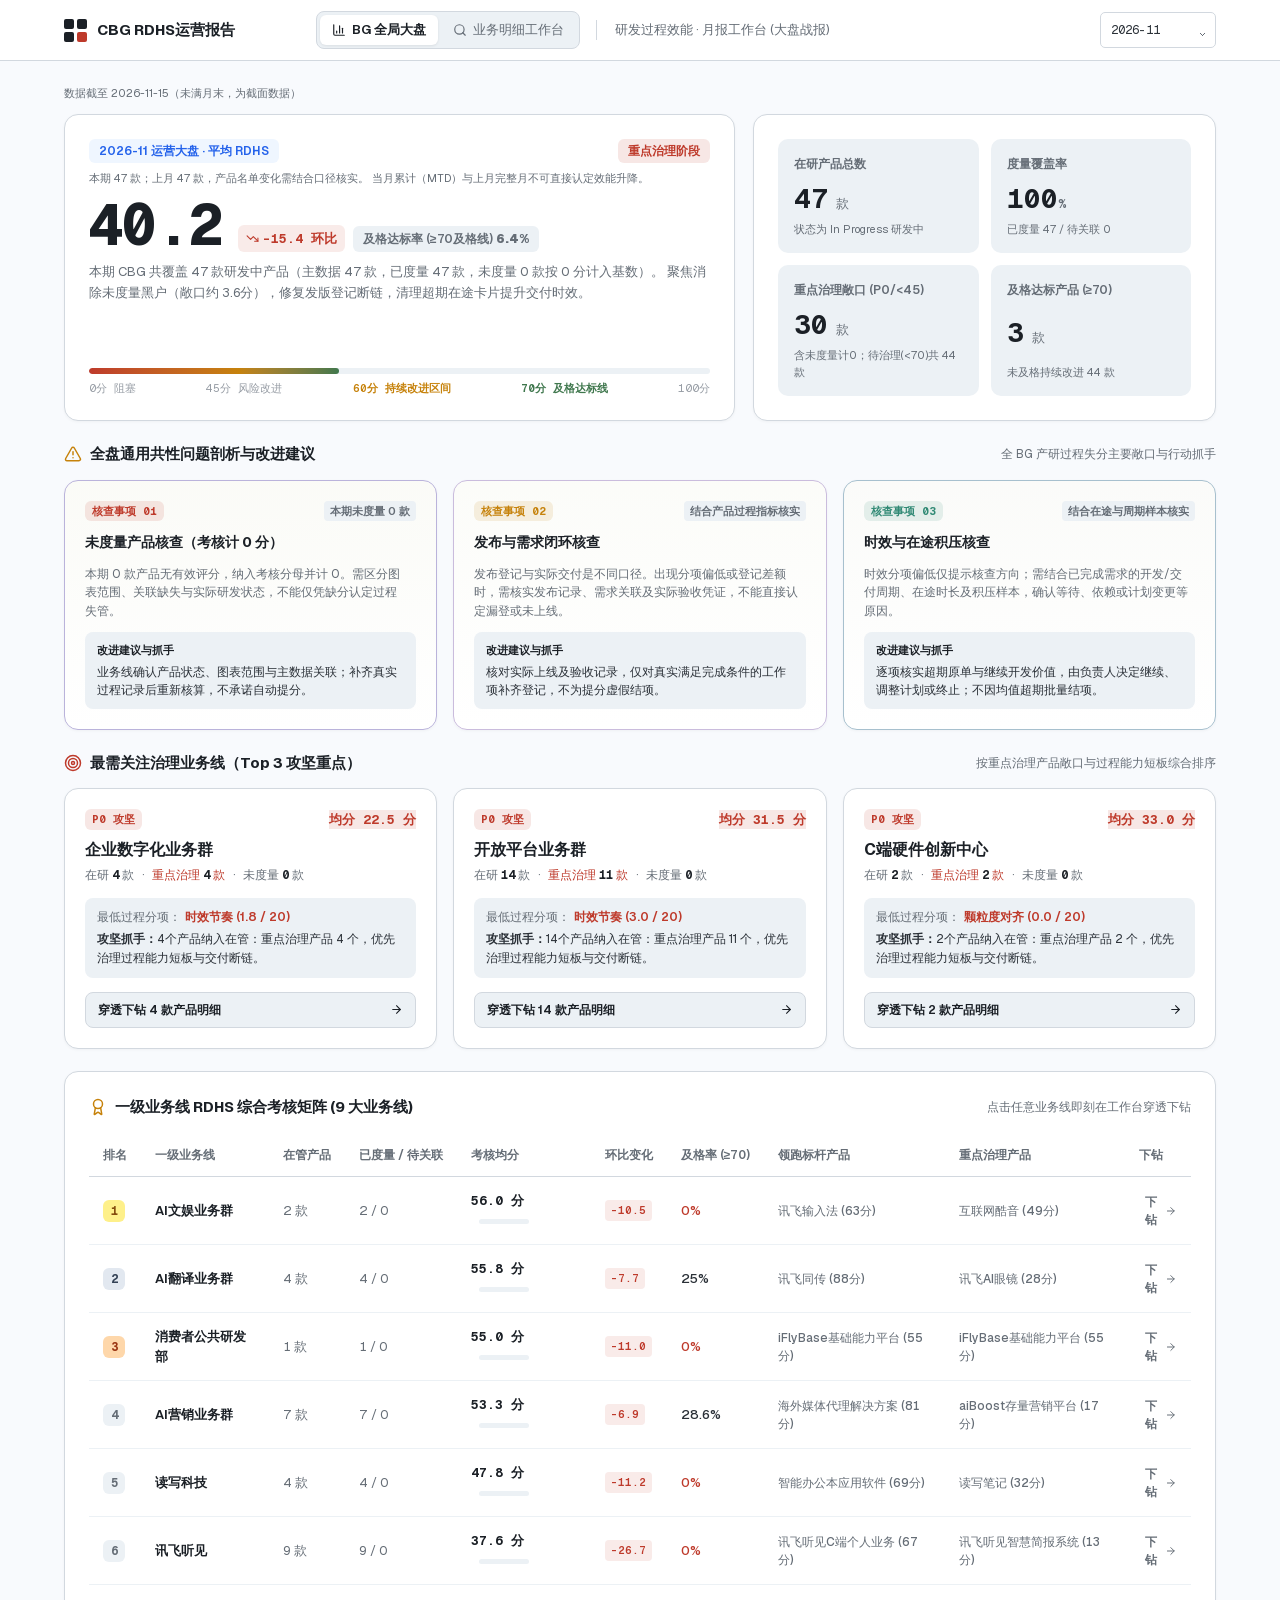
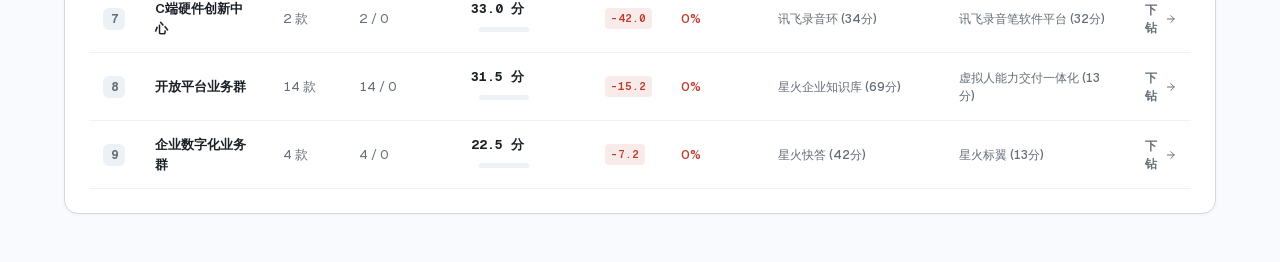
==== commit 0c8305e6: "feat: update unified Bento dashboard & streamlined workbench 2026-11-15" ====
--- a/index.html
+++ b/index.html
@@ -1,4 +1,4 @@
-<!DOCTYPE html><html lang="zh-CN"><head><meta charSet="utf-8"/><meta name="viewport" content="width=device-width, initial-scale=1"/><link rel="stylesheet" href="/cbg-rdhs-reports/_next/static/css/index.vjLlsWmL.css" data-rsc-css-href="/cbg-rdhs-reports/_next/static/css/index.vjLlsWmL.css" data-precedence="vite-rsc/importer-resources"/><link rel="modulepreload" fetchPriority="low" href="/cbg-rdhs-reports/_next/static/chunks/index-D4jj87RH.js"/><script src="/cbg-rdhs-reports/_next/static/chunks/rolldown-runtime-DwErUkmg.js" type="module" async=""></script><script src="/cbg-rdhs-reports/_next/static/chunks/framework-DVnzTCvI.js" type="module" async=""></script><link rel="modulepreload" href="/cbg-rdhs-reports/_next/static/chunks/layout-segment-context-BZ6tXpsU.js" crossorigin=""/><link rel="modulepreload" href="/cbg-rdhs-reports/_next/static/chunks/report-dashboard-BLEORAZJ.js" crossorigin=""/><title>CBG RDHS运营报告</title><meta name="description" content="消费者BG RDHS 月度运营报告、趋势分析与产品治理下钻。"/><meta property="og:title" content="CBG RDHS运营报告"/><meta property="og:description" content="消费者BG RDHS 月度运营报告、趋势分析与产品治理下钻。"/><meta property="og:type" content="website"/><meta property="og:locale" content="zh_CN"/><meta property="og:image" content="http://localhost:3000/cbg-rdhs-reports/og.png"/><meta property="og:image:width" content="1200"/><meta property="og:image:height" content="630"/><meta property="og:image:alt" content="RDHS 产研过程效能运营报告"/><meta name="twitter:card" content="summary_large_image"/><meta name="twitter:title" content="CBG RDHS运营报告"/><meta name="twitter:description" content="消费者BG RDHS 月度运营报告、趋势分析与产品治理下钻。"/><meta name="twitter:image" content="http://localhost:3000/cbg-rdhs-reports/og.png"/><link rel="shortcut icon" href="/cbg-rdhs-reports/favicon.png"/><link rel="icon" href="/cbg-rdhs-reports/favicon.png" sizes="96x96" type="image/png"/><script>Object.assign(((self[Symbol.for("vinext.navigationRuntime")]??={bootstrap:{routeManifest:null},functions:{}}).bootstrap.rsc??={rsc:[]}),{params:{},nav:{"pathname":"/","searchParams":[]}})</script><link rel="modulepreload" href="/cbg-rdhs-reports/_next/static/chunks/index-D4jj87RH.js" />
+<!DOCTYPE html><html lang="zh-CN"><head><meta charSet="utf-8"/><meta name="viewport" content="width=device-width, initial-scale=1"/><link rel="stylesheet" href="/cbg-rdhs-reports/_next/static/css/index.vjLlsWmL.css" data-rsc-css-href="/cbg-rdhs-reports/_next/static/css/index.vjLlsWmL.css" data-precedence="vite-rsc/importer-resources"/><link rel="modulepreload" fetchPriority="low" href="/cbg-rdhs-reports/_next/static/chunks/index-BQsCHc47.js"/><script src="/cbg-rdhs-reports/_next/static/chunks/rolldown-runtime-DwErUkmg.js" type="module" async=""></script><script src="/cbg-rdhs-reports/_next/static/chunks/framework-DVnzTCvI.js" type="module" async=""></script><link rel="modulepreload" href="/cbg-rdhs-reports/_next/static/chunks/layout-segment-context-CUXLSvFa.js" crossorigin=""/><link rel="modulepreload" href="/cbg-rdhs-reports/_next/static/chunks/report-dashboard-BLEORAZJ.js" crossorigin=""/><title>CBG RDHS运营报告</title><meta name="description" content="消费者BG RDHS 月度运营报告、趋势分析与产品治理下钻。"/><meta property="og:title" content="CBG RDHS运营报告"/><meta property="og:description" content="消费者BG RDHS 月度运营报告、趋势分析与产品治理下钻。"/><meta property="og:type" content="website"/><meta property="og:locale" content="zh_CN"/><meta property="og:image" content="http://localhost:3000/cbg-rdhs-reports/og.png"/><meta property="og:image:width" content="1200"/><meta property="og:image:height" content="630"/><meta property="og:image:alt" content="RDHS 产研过程效能运营报告"/><meta name="twitter:card" content="summary_large_image"/><meta name="twitter:title" content="CBG RDHS运营报告"/><meta name="twitter:description" content="消费者BG RDHS 月度运营报告、趋势分析与产品治理下钻。"/><meta name="twitter:image" content="http://localhost:3000/cbg-rdhs-reports/og.png"/><link rel="shortcut icon" href="/cbg-rdhs-reports/favicon.png"/><link rel="icon" href="/cbg-rdhs-reports/favicon.png" sizes="96x96" type="image/png"/><script>Object.assign(((self[Symbol.for("vinext.navigationRuntime")]??={bootstrap:{routeManifest:null},functions:{}}).bootstrap.rsc??={rsc:[]}),{params:{},nav:{"pathname":"/","searchParams":[]}})</script><link rel="modulepreload" href="/cbg-rdhs-reports/_next/static/chunks/index-BQsCHc47.js" />
 <link rel="preload" href="/cbg-rdhs-reports/_next/static/_vinext_fonts/geist-8ac0455e797f/geist-98bbbccb.woff2" as="font" type="font/woff2" crossorigin />
 <link rel="preload" href="/cbg-rdhs-reports/_next/static/_vinext_fonts/geist-mono-00e989178794/geist-mono-013b2f2f.woff2" as="font" type="font/woff2" crossorigin />
 <style data-vinext-fonts>/* cyrillic-ext */
@@ -128,4 +128,4 @@
 
 .__variable_geist_mono_0jj8w1p { --font-geist-mono: 'Geist Mono', 'Geist Mono Fallback'; }
 </style>
-</head><body class="__variable_geist_066zmhp __variable_geist_mono_0jj8w1p antialiased"><div class="dashboardShell"><header class="topbar"><div class="topbarInner"><div class="brand"><span class="brandSymbol" aria-hidden="true"><i></i><i></i><i></i><i></i></span><span>CBG RDHS运营报告</span></div><div class="viewSwitcher" role="tablist" aria-label="视图模式切换"><button type="button" role="tab" aria-selected="true" class="viewTabBtn active"><svg xmlns="http://www.w3.org/2000/svg" width="14" height="14" viewBox="0 0 24 24" fill="none" stroke="currentColor" stroke-width="2" stroke-linecap="round" stroke-linejoin="round" class="lucide lucide-chart-column"><path d="M3 3v16a2 2 0 0 0 2 2h16"></path><path d="M18 17V9"></path><path d="M13 17V5"></path><path d="M8 17v-3"></path></svg><span>BG 全局大盘</span></button><button type="button" role="tab" aria-selected="false" class="viewTabBtn "><svg xmlns="http://www.w3.org/2000/svg" width="14" height="14" viewBox="0 0 24 24" fill="none" stroke="currentColor" stroke-width="2" stroke-linecap="round" stroke-linejoin="round" class="lucide lucide-search"><circle cx="11" cy="11" r="8"></circle><path d="m21 21-4.3-4.3"></path></svg><span>业务明细工作台</span></button></div><span class="contextLabel">研发过程效能 · 月报工作台<!-- --> (大盘战报)</span><span class="statusState srOnly">当月缓存已生成 · 可刷新</span><div class="barControls"><label class="selectWrap"><span class="srOnly">选择月报月份</span><select aria-label="选择月报月份"><option value="2026-11" selected="">2026-11</option><option value="2026-10">2026-10</option><option value="2026-09">2026-09</option><option value="2026-08">2026-08</option><option value="2026-07">2026-07</option><option value="2026-06">2026-06</option><option value="2026-05">2026-05</option><option value="2026-04">2026-04</option></select></label></div></div></header><main class="pageInner"><p class="dataAsOfNote">数据截至 2026-11-09（未满月末，为截面数据）</p><div class="viewPaneBg" style="display:block"><div class="bentoWarReportContainer"><div class="bentoGridRow"><div class="bentoCard bentoHero"><div><div class="heroMetaTop"><span class="periodChip">2026-11<!-- --> 运营大盘 · 平均 RDHS</span><span class="statusChip status-重点治理">重点治理阶段</span></div><p class="sourceNote">本期 <!-- -->47<!-- --> 款；<!-- -->上月 47 款，产品名单变化需结合口径核实。<!-- --> 当月累计（MTD）与上月完整月不可直接认定效能升降。</p><div class="heroScoreBlock"><div class="heroScoreNum">34.8</div><div class="heroMetaPills"><span class="heroDeltaPill deltaDown"><svg xmlns="http://www.w3.org/2000/svg" width="13" height="13" viewBox="0 0 24 24" fill="none" stroke="currentColor" stroke-width="2" stroke-linecap="round" stroke-linejoin="round" class="lucide lucide-trending-down"><polyline points="22 17 13.5 8.5 8.5 13.5 2 7"></polyline><polyline points="16 17 22 17 22 11"></polyline></svg>-20.7<!-- --> 环比</span><span class="heroPassPill">及格达标率 (≥70及格线) <b>4.3<!-- -->%</b></span></div></div><p class="heroSummaryText">本期 CBG 共覆盖 47 款研发中产品（主数据 47 款，已度量 47 款，未度量 0 款按 0 分计入基数）。<!-- --> <!-- -->聚焦消除未度量黑户（敞口约 3.6分），修复发版登记断链，清理超期在途卡片提升交付时效。</p></div><div><div class="scaleBar"><div class="scaleBarFill" style="width:34.8%"></div></div><div class="scaleLabels"><span>0分 阻塞</span><span>45分 风险改进</span><span class="scaleWarning">60分 持续改进区间</span><span class="scaleTarget">70分 及格达标线</span><span>100分</span></div></div></div><div class="bentoCard metricCapsulesGrid"><div class="metricCapsule"><div class="capsuleLabel">在研产品总数</div><div class="capsuleNum">47<span class="capsuleUnit"> 款</span></div><div class="capsuleDesc">状态为 In Progress 研发中</div></div><div class="metricCapsule"><div class="capsuleLabel">度量覆盖率</div><div class="capsuleNum textGreen">100<span class="capsuleUnit">%</span></div><div class="capsuleDesc">已度量 <!-- -->47<!-- --> / 待关联 <!-- -->0</div></div><div class="metricCapsule"><div class="capsuleLabel">重点治理敞口 (P0/&lt;45)</div><div class="capsuleNum textRed">36<span class="capsuleUnit"> 款</span></div><div class="capsuleDesc">含未度量计0；待治理(&lt;70)共 <!-- -->45<!-- --> 款</div></div><div class="metricCapsule"><div class="capsuleLabel">及格达标产品 (≥70)</div><div class="capsuleNum textGreen">2<span class="capsuleUnit"> 款</span></div><div class="capsuleDesc">未及格持续改进 <!-- -->45<!-- --> 款</div></div></div></div><div class="commonProblemsSection"><div class="sectionHeader"><div class="sectionTitle"><svg xmlns="http://www.w3.org/2000/svg" width="18" height="18" viewBox="0 0 24 24" fill="none" stroke="currentColor" stroke-width="2" stroke-linecap="round" stroke-linejoin="round" class="lucide lucide-triangle-alert textAmber"><path d="m21.73 18-8-14a2 2 0 0 0-3.48 0l-8 14A2 2 0 0 0 4 21h16a2 2 0 0 0 1.73-3"></path><path d="M12 9v4"></path><path d="M12 17h.01"></path></svg><span>全盘通用共性问题剖析与改进建议</span></div><span class="sectionSubtitle">全 BG 产研过程失分主要敞口与行动抓手</span></div><div class="commonProblemsGrid"><div class="problemCard cardBorderRed"><div class="problemCardHead"><span class="problemBadge badgeRed">核查事项 01</span><span class="problemImpactTag">本期未度量 <!-- -->0<!-- --> 款</span></div><strong class="problemCardTitle">未度量产品核查（考核计 0 分）</strong><p class="problemDesc">本期 <!-- -->0<!-- --> 款产品无有效评分，纳入考核分母并计 0。需区分图表范围、关联缺失与实际研发状态，不能仅凭缺分认定过程失管。</p><div class="problemActionBox"><span class="actionBadge">改进建议与抓手</span><p>业务线确认产品状态、图表范围与主数据关联；补齐真实过程记录后重新核算，不承诺自动提分。</p></div></div><div class="problemCard cardBorderAmber"><div class="problemCardHead"><span class="problemBadge badgeAmber">核查事项 02</span><span class="problemImpactTag">结合产品过程指标核实</span></div><strong class="problemCardTitle">发布与需求闭环核查</strong><p class="problemDesc">发布登记与实际交付是不同口径。出现分项偏低或登记差额时，需核实发布记录、需求关联及实际验收凭证，不能直接认定漏登或未上线。</p><div class="problemActionBox"><span class="actionBadge">改进建议与抓手</span><p>核对实际上线及验收记录，仅对真实满足完成条件的工作项补齐登记，不为提分虚假结项。</p></div></div><div class="problemCard cardBorderBlue"><div class="problemCardHead"><span class="problemBadge badgeBlue">核查事项 03</span><span class="problemImpactTag">结合在途与周期样本核实</span></div><strong class="problemCardTitle">时效与在途积压核查</strong><p class="problemDesc">时效分项偏低仅提示核查方向；需结合已完成需求的开发/交付周期、在途时长及积压样本，确认等待、依赖或计划变更等原因。</p><div class="problemActionBox"><span class="actionBadge">改进建议与抓手</span><p>逐项核实超期原单与继续开发价值，由负责人决定继续、调整计划或终止；不因均值超期批量结项。</p></div></div></div></div><div class="focusSectionWrap"><div class="sectionHeader"><div class="sectionTitle"><svg xmlns="http://www.w3.org/2000/svg" width="18" height="18" viewBox="0 0 24 24" fill="none" stroke="currentColor" stroke-width="2" stroke-linecap="round" stroke-linejoin="round" class="lucide lucide-target textRed"><circle cx="12" cy="12" r="10"></circle><circle cx="12" cy="12" r="6"></circle><circle cx="12" cy="12" r="2"></circle></svg><span>最需关注治理业务线（Top 3 攻坚重点）</span></div><span class="sectionSubtitle">按重点治理产品敞口与过程能力短板综合排序</span></div><div class="focusBentoGrid"><div class="focusBentoCard" role="button" tabindex="0"><div><div class="cardTop"><span class="priorityBadge priority-p0">P0<!-- --> 攻坚</span><span class="focusScore scoreTone-red">均分 <!-- -->24.5<!-- --> 分</span></div><div class="focusCardTitle">企业数字化业务群</div><div class="focusMetricChips"><span>在研 <b>4</b> 款</span><span>·</span><span class="textRed">重点治理 <b>3</b> 款</span><span>·</span><span>未度量 <b>0</b> 款</span></div></div><div class="focusBody"><div class="focusDimRow"><span class="dimLabel">最低过程分项：</span><span class="dimVal textRed">时效节奏 (1.8 / 20)</span></div><div class="focusActionText"><strong>攻坚抓手：</strong>4个产品纳入在管：重点治理产品 3 个，优先治理过程能力短板与交付断链。</div></div><button type="button" class="focusActionBtn"><span>穿透下钻 <!-- -->4<!-- --> 款产品明细</span><svg xmlns="http://www.w3.org/2000/svg" width="13" height="13" viewBox="0 0 24 24" fill="none" stroke="currentColor" stroke-width="2" stroke-linecap="round" stroke-linejoin="round" class="lucide lucide-arrow-right"><path d="M5 12h14"></path><path d="m12 5 7 7-7 7"></path></svg></button></div><div class="focusBentoCard" role="button" tabindex="0"><div><div class="cardTop"><span class="priorityBadge priority-p0">P0<!-- --> 攻坚</span><span class="focusScore scoreTone-red">均分 <!-- -->26.7<!-- --> 分</span></div><div class="focusCardTitle">开放平台业务群</div><div class="focusMetricChips"><span>在研 <b>14</b> 款</span><span>·</span><span class="textRed">重点治理 <b>13</b> 款</span><span>·</span><span>未度量 <b>0</b> 款</span></div></div><div class="focusBody"><div class="focusDimRow"><span class="dimLabel">最低过程分项：</span><span class="dimVal textRed">颗粒度对齐 (1.4 / 20)</span></div><div class="focusActionText"><strong>攻坚抓手：</strong>14个产品纳入在管：重点治理产品 13 个，优先治理过程能力短板与交付断链。</div></div><button type="button" class="focusActionBtn"><span>穿透下钻 <!-- -->14<!-- --> 款产品明细</span><svg xmlns="http://www.w3.org/2000/svg" width="13" height="13" viewBox="0 0 24 24" fill="none" stroke="currentColor" stroke-width="2" stroke-linecap="round" stroke-linejoin="round" class="lucide lucide-arrow-right"><path d="M5 12h14"></path><path d="m12 5 7 7-7 7"></path></svg></button></div><div class="focusBentoCard" role="button" tabindex="0"><div><div class="cardTop"><span class="priorityBadge priority-p0">P0<!-- --> 攻坚</span><span class="focusScore scoreTone-red">均分 <!-- -->32.4<!-- --> 分</span></div><div class="focusCardTitle">讯飞听见</div><div class="focusMetricChips"><span>在研 <b>9</b> 款</span><span>·</span><span class="textRed">重点治理 <b>8</b> 款</span><span>·</span><span>未度量 <b>0</b> 款</span></div></div><div class="focusBody"><div class="focusDimRow"><span class="dimLabel">最低过程分项：</span><span class="dimVal textRed">时效节奏 (2.9 / 20)</span></div><div class="focusActionText"><strong>攻坚抓手：</strong>9个产品纳入在管：重点治理产品 8 个，优先治理过程能力短板与交付断链。</div></div><button type="button" class="focusActionBtn"><span>穿透下钻 <!-- -->9<!-- --> 款产品明细</span><svg xmlns="http://www.w3.org/2000/svg" width="13" height="13" viewBox="0 0 24 24" fill="none" stroke="currentColor" stroke-width="2" stroke-linecap="round" stroke-linejoin="round" class="lucide lucide-arrow-right"><path d="M5 12h14"></path><path d="m12 5 7 7-7 7"></path></svg></button></div></div></div><div class="tableContainer"><div class="sectionHeader tableHeader"><div class="sectionTitle"><svg xmlns="http://www.w3.org/2000/svg" width="18" height="18" viewBox="0 0 24 24" fill="none" stroke="currentColor" stroke-width="2" stroke-linecap="round" stroke-linejoin="round" class="lucide lucide-award textAmber"><path d="m15.477 12.89 1.515 8.526a.5.5 0 0 1-.81.47l-3.58-2.687a1 1 0 0 0-1.197 0l-3.586 2.686a.5.5 0 0 1-.81-.469l1.514-8.526"></path><circle cx="12" cy="8" r="6"></circle></svg><span>一级业务线 RDHS 综合考核矩阵 (9 大业务线)</span></div><span class="sectionSubtitle">点击任意业务线即刻在工作台穿透下钻</span></div><div class="tableScrollWrap"><table class="bentoTable"><thead><tr><th style="width:48px">排名</th><th>一级业务线</th><th>在管产品</th><th>已度量 / 待关联</th><th>考核均分</th><th>环比变化</th><th>及格率 (≥70)</th><th>领跑标杆产品</th><th>重点治理产品</th><th>下钻</th></tr></thead><tbody><tr class="bentoTableRow" tabindex="0"><td><span class="bentoRankBadge rankGold">1</span></td><td><span class="lineNameBold">AI营销业务群</span></td><td>7<!-- --> 款</td><td>7<!-- --> /<!-- --> <span class="textMuted">0</span></td><td><span class="tableScoreNum" title="未舍入分: 49.429">49.4 分</span><span class="tableProgressBar"><i class="tableProgressFill" style="width:49.4%;background:var(--risk)"></i></span></td><td><span class="deltaBadge deltaDown">-10.7</span></td><td><span style="font-weight:500;color:var(--ink)">14.3<!-- -->%</span></td><td class="textLead">海外媒体代理解决方案 (81分)</td><td class="textLag">aiBoost存量营销平台 (17分)</td><td><button type="button" class="drilldownActionBtn">下钻 <svg xmlns="http://www.w3.org/2000/svg" width="12" height="12" viewBox="0 0 24 24" fill="none" stroke="currentColor" stroke-width="2" stroke-linecap="round" stroke-linejoin="round" class="lucide lucide-arrow-right"><path d="M5 12h14"></path><path d="m12 5 7 7-7 7"></path></svg></button></td></tr><tr class="bentoTableRow" tabindex="0"><td><span class="bentoRankBadge rankSilver">2</span></td><td><span class="lineNameBold">AI文娱业务群</span></td><td>2<!-- --> 款</td><td>2<!-- --> /<!-- --> <span class="textMuted">0</span></td><td><span class="tableScoreNum" title="未舍入分: 45.500">45.5 分</span><span class="tableProgressBar"><i class="tableProgressFill" style="width:45.5%;background:var(--risk)"></i></span></td><td><span class="deltaBadge deltaDown">-21.0</span></td><td><span style="font-weight:500;color:var(--critical)">0<!-- -->%</span></td><td class="textLead">讯飞输入法 (58分)</td><td class="textLag">互联网酷音 (33分)</td><td><button type="button" class="drilldownActionBtn">下钻 <svg xmlns="http://www.w3.org/2000/svg" width="12" height="12" viewBox="0 0 24 24" fill="none" stroke="currentColor" stroke-width="2" stroke-linecap="round" stroke-linejoin="round" class="lucide lucide-arrow-right"><path d="M5 12h14"></path><path d="m12 5 7 7-7 7"></path></svg></button></td></tr><tr class="bentoTableRow" tabindex="0"><td><span class="bentoRankBadge rankBronze">3</span></td><td><span class="lineNameBold">读写科技</span></td><td>4<!-- --> 款</td><td>4<!-- --> /<!-- --> <span class="textMuted">0</span></td><td><span class="tableScoreNum" title="未舍入分: 45.250">45.3 分</span><span class="tableProgressBar"><i class="tableProgressFill" style="width:45.3%;background:var(--risk)"></i></span></td><td><span class="deltaBadge deltaDown">-13.7</span></td><td><span style="font-weight:500;color:var(--critical)">0<!-- -->%</span></td><td class="textLead">智能办公本应用软件 (64分)</td><td class="textLag">讯飞阅读器Fika&amp;Cube2 (27分)</td><td><button type="button" class="drilldownActionBtn">下钻 <svg xmlns="http://www.w3.org/2000/svg" width="12" height="12" viewBox="0 0 24 24" fill="none" stroke="currentColor" stroke-width="2" stroke-linecap="round" stroke-linejoin="round" class="lucide lucide-arrow-right"><path d="M5 12h14"></path><path d="m12 5 7 7-7 7"></path></svg></button></td></tr><tr class="bentoTableRow" tabindex="0"><td><span class="bentoRankBadge rankDefault">4</span></td><td><span class="lineNameBold">消费者公共研发部</span></td><td>1<!-- --> 款</td><td>1<!-- --> /<!-- --> <span class="textMuted">0</span></td><td><span class="tableScoreNum" title="未舍入分: 42.000">42.0 分</span><span class="tableProgressBar"><i class="tableProgressFill" style="width:42%;background:var(--critical)"></i></span></td><td><span class="deltaBadge deltaDown">-24.0</span></td><td><span style="font-weight:500;color:var(--critical)">0<!-- -->%</span></td><td class="textLead">iFlyBase基础能力平台 (42分)</td><td class="textLag">iFlyBase基础能力平台 (42分)</td><td><button type="button" class="drilldownActionBtn">下钻 <svg xmlns="http://www.w3.org/2000/svg" width="12" height="12" viewBox="0 0 24 24" fill="none" stroke="currentColor" stroke-width="2" stroke-linecap="round" stroke-linejoin="round" class="lucide lucide-arrow-right"><path d="M5 12h14"></path><path d="m12 5 7 7-7 7"></path></svg></button></td></tr><tr class="bentoTableRow" tabindex="0"><td><span class="bentoRankBadge rankDefault">5</span></td><td><span class="lineNameBold">AI翻译业务群</span></td><td>4<!-- --> 款</td><td>4<!-- --> /<!-- --> <span class="textMuted">0</span></td><td><span class="tableScoreNum" title="未舍入分: 36.750">36.8 分</span><span class="tableProgressBar"><i class="tableProgressFill" style="width:36.8%;background:var(--critical)"></i></span></td><td><span class="deltaBadge deltaDown">-26.7</span></td><td><span style="font-weight:500;color:var(--ink)">25<!-- -->%</span></td><td class="textLead">讯飞同传 (83分)</td><td class="textLag">讯飞翻译SaaS平台 (18分)</td><td><button type="button" class="drilldownActionBtn">下钻 <svg xmlns="http://www.w3.org/2000/svg" width="12" height="12" viewBox="0 0 24 24" fill="none" stroke="currentColor" stroke-width="2" stroke-linecap="round" stroke-linejoin="round" class="lucide lucide-arrow-right"><path d="M5 12h14"></path><path d="m12 5 7 7-7 7"></path></svg></button></td></tr><tr class="bentoTableRow" tabindex="0"><td><span class="bentoRankBadge rankDefault">6</span></td><td><span class="lineNameBold">C端硬件创新中心</span></td><td>2<!-- --> 款</td><td>2<!-- --> /<!-- --> <span class="textMuted">0</span></td><td><span class="tableScoreNum" title="未舍入分: 33.000">33.0 分</span><span class="tableProgressBar"><i class="tableProgressFill" style="width:33%;background:var(--critical)"></i></span></td><td><span class="deltaBadge deltaDown">-42.0</span></td><td><span style="font-weight:500;color:var(--critical)">0<!-- -->%</span></td><td class="textLead">讯飞录音环 (34分)</td><td class="textLag">讯飞录音笔软件平台 (32分)</td><td><button type="button" class="drilldownActionBtn">下钻 <svg xmlns="http://www.w3.org/2000/svg" width="12" height="12" viewBox="0 0 24 24" fill="none" stroke="currentColor" stroke-width="2" stroke-linecap="round" stroke-linejoin="round" class="lucide lucide-arrow-right"><path d="M5 12h14"></path><path d="m12 5 7 7-7 7"></path></svg></button></td></tr><tr class="bentoTableRow" tabindex="0"><td><span class="bentoRankBadge rankDefault">7</span></td><td><span class="lineNameBold">讯飞听见</span></td><td>9<!-- --> 款</td><td>9<!-- --> /<!-- --> <span class="textMuted">0</span></td><td><span class="tableScoreNum" title="未舍入分: 32.444">32.4 分</span><span class="tableProgressBar"><i class="tableProgressFill" style="width:32.4%;background:var(--critical)"></i></span></td><td><span class="deltaBadge deltaDown">-31.8</span></td><td><span style="font-weight:500;color:var(--critical)">0<!-- -->%</span></td><td class="textLead">讯飞听见C端个人业务 (52分)</td><td class="textLag">讯飞听见智慧简报系统 (13分)</td><td><button type="button" class="drilldownActionBtn">下钻 <svg xmlns="http://www.w3.org/2000/svg" width="12" height="12" viewBox="0 0 24 24" fill="none" stroke="currentColor" stroke-width="2" stroke-linecap="round" stroke-linejoin="round" class="lucide lucide-arrow-right"><path d="M5 12h14"></path><path d="m12 5 7 7-7 7"></path></svg></button></td></tr><tr class="bentoTableRow" tabindex="0"><td><span class="bentoRankBadge rankDefault">8</span></td><td><span class="lineNameBold">开放平台业务群</span></td><td>14<!-- --> 款</td><td>14<!-- --> /<!-- --> <span class="textMuted">0</span></td><td><span class="tableScoreNum" title="未舍入分: 26.714">26.7 分</span><span class="tableProgressBar"><i class="tableProgressFill" style="width:26.7%;background:var(--critical)"></i></span></td><td><span class="deltaBadge deltaDown">-20.0</span></td><td><span style="font-weight:500;color:var(--critical)">0<!-- -->%</span></td><td class="textLead">星火企业知识库 (69分)</td><td class="textLag">虚拟人能力交付一体化 (13分)</td><td><button type="button" class="drilldownActionBtn">下钻 <svg xmlns="http://www.w3.org/2000/svg" width="12" height="12" viewBox="0 0 24 24" fill="none" stroke="currentColor" stroke-width="2" stroke-linecap="round" stroke-linejoin="round" class="lucide lucide-arrow-right"><path d="M5 12h14"></path><path d="m12 5 7 7-7 7"></path></svg></button></td></tr><tr class="bentoTableRow" tabindex="0"><td><span class="bentoRankBadge rankDefault">9</span></td><td><span class="lineNameBold">企业数字化业务群</span></td><td>4<!-- --> 款</td><td>4<!-- --> /<!-- --> <span class="textMuted">0</span></td><td><span class="tableScoreNum" title="未舍入分: 24.500">24.5 分</span><span class="tableProgressBar"><i class="tableProgressFill" style="width:24.5%;background:var(--critical)"></i></span></td><td><span class="deltaBadge deltaDown">-5.2</span></td><td><span style="font-weight:500;color:var(--critical)">0<!-- -->%</span></td><td class="textLead">星火快答 (50分)</td><td class="textLag">星火标翼 (13分)</td><td><button type="button" class="drilldownActionBtn">下钻 <svg xmlns="http://www.w3.org/2000/svg" width="12" height="12" viewBox="0 0 24 24" fill="none" stroke="currentColor" stroke-width="2" stroke-linecap="round" stroke-linejoin="round" class="lucide lucide-arrow-right"><path d="M5 12h14"></path><path d="m12 5 7 7-7 7"></path></svg></button></td></tr></tbody></table></div></div></div></div><div class="viewPaneWorkbench" style="display:none"><section class="workstation" id="product-workbench" aria-label="产品治理工作台"><div class="workstationNavHeader"><div class="navLeft"><button type="button" class="backBtnPill"><svg xmlns="http://www.w3.org/2000/svg" width="13" height="13" viewBox="0 0 24 24" fill="none" stroke="currentColor" stroke-width="2" stroke-linecap="round" stroke-linejoin="round" class="lucide lucide-arrow-left"><path d="m12 19-7-7 7-7"></path><path d="M19 12H5"></path></svg><span>返回 BG 全局大盘</span></button><span class="navDivider"></span><span class="currentLineTitle">全在研产品治理工作台</span><div class="lineMetricsSummary"><span>覆盖全 BG 共 <b>47<!-- --> 款在研产品</b></span></div></div><div class="navRight"><button type="button" class="shareUrlBtn " title="复制当前业务线工作台链接"><svg xmlns="http://www.w3.org/2000/svg" width="13" height="13" viewBox="0 0 24 24" fill="none" stroke="currentColor" stroke-width="2" stroke-linecap="round" stroke-linejoin="round" class="lucide lucide-share2"><circle cx="18" cy="5" r="3"></circle><circle cx="6" cy="12" r="3"></circle><circle cx="18" cy="19" r="3"></circle><line x1="8.59" x2="15.42" y1="13.51" y2="17.49"></line><line x1="15.41" x2="8.59" y1="6.51" y2="10.49"></line></svg><span>分享工作台</span></button></div></div><div class="workspace"><div class="productBrowser"><div class="filters"><label class="search"><svg xmlns="http://www.w3.org/2000/svg" width="16" height="16" viewBox="0 0 24 24" fill="none" stroke="currentColor" stroke-width="1.8" stroke-linecap="round" stroke-linejoin="round" class="lucide lucide-search" aria-hidden="true"><circle cx="11" cy="11" r="8"></circle><path d="m21 21-4.3-4.3"></path></svg><span class="srOnly">搜索产品、一级业务线或二级业务线</span><input type="search" placeholder="搜索产品 / 一级 / 二级业务线" value=""/></label><select class="filterSelect lineFilterSelect" aria-label="按业务线筛选"><option value="全部业务线" selected="">全部业务线</option><option value="开放平台业务群">开放平台业务群<!-- --> (<!-- -->14<!-- -->款)</option><option value="讯飞听见">讯飞听见<!-- --> (<!-- -->9<!-- -->款)</option><option value="AI营销业务群">AI营销业务群<!-- --> (<!-- -->7<!-- -->款)</option><option value="读写科技">读写科技<!-- --> (<!-- -->4<!-- -->款)</option><option value="企业数字化业务群">企业数字化业务群<!-- --> (<!-- -->4<!-- -->款)</option><option value="AI翻译业务群">AI翻译业务群<!-- --> (<!-- -->4<!-- -->款)</option><option value="AI文娱业务群">AI文娱业务群<!-- --> (<!-- -->2<!-- -->款)</option><option value="C端硬件创新中心">C端硬件创新中心<!-- --> (<!-- -->2<!-- -->款)</option><option value="消费者公共研发部">消费者公共研发部<!-- --> (<!-- -->1<!-- -->款)</option></select><select class="filterSelect" aria-label="按治理分档筛选"><option value="全部分档" selected="">全部治理分档</option><option value="重点治理">重点治理</option><option value="风险改进">风险改进</option><option value="持续优化">持续优化</option><option value="常规跟踪">常规跟踪</option></select><label class="check"><input type="checkbox"/><span>仅未度量</span></label></div><div class="listStatus" aria-live="polite"><span>当前展示 <b class="mono">1<!-- -->-<!-- -->10</b> / <!-- -->47<!-- --> 个</span><span>每页 <!-- -->10<!-- --> 个</span></div><div class="productList"><div><button type="button" class="productRow "><span><span class="productName">星火标翼</span><span class="productLine">企业数字化业务群 / 数字员工</span></span><span class="productStats"><span class="score critical">13.0</span><span class="participantCount track">有效参与人数 <!-- -->1<small>人</small></span></span><span class="productBottom"><span class="process">链路闭环得分</span><span class="badge critical">重点治理</span></span></button></div><div><button type="button" class="productRow "><span><span class="productName">虚拟人能力交付一体化</span><span class="productLine">开放平台业务群 / 虚拟人平台</span></span><span class="productStats"><span class="score critical">13.0</span><span class="participantCount track">有效参与人数 <!-- -->3<small>人</small></span></span><span class="productBottom"><span class="process">链路闭环得分</span><span class="badge critical">重点治理</span></span></button></div><div><button type="button" class="productRow "><span><span class="productName">讯飞听见智慧简报系统</span><span class="productLine">讯飞听见 / 会议办公</span></span><span class="productStats"><span class="score critical">13.0</span><span class="participantCount track">有效参与人数 <!-- -->10<small>人</small></span></span><span class="productBottom"><span class="process">链路闭环得分</span><span class="badge critical">重点治理</span></span></button></div><div><button type="button" class="productRow "><span><span class="productName">营销数字人</span><span class="productLine">开放平台业务群 / 虚拟人平台</span></span><span class="productStats"><span class="score critical">13.0</span><span class="participantCount track">有效参与人数 <!-- -->2<small>人</small></span></span><span class="productBottom"><span class="process">链路闭环得分</span><span class="badge critical">重点治理</span></span></button></div><div><button type="button" class="productRow "><span><span class="productName">WallEX</span><span class="productLine">开放平台业务群 / 海外产品部</span></span><span class="productStats"><span class="score critical">13.0</span><span class="participantCount track">有效参与人数 <!-- -->12<small>人</small></span></span><span class="productBottom"><span class="process">链路闭环得分</span><span class="badge critical">重点治理</span></span></button></div><div><button type="button" class="productRow "><span><span class="productName">交互SaaS平台</span><span class="productLine">开放平台业务群 / 虚拟人平台</span></span><span class="productStats"><span class="score critical">15.0</span><span class="participantCount track">有效参与人数 <!-- -->7<small>人</small></span></span><span class="productBottom"><span class="process">链路闭环得分</span><span class="badge critical">重点治理</span></span></button></div><div><button type="button" class="productRow "><span><span class="productName">智能评标</span><span class="productLine">企业数字化业务群 / 数字员工</span></span><span class="productStats"><span class="score critical">17.0</span><span class="participantCount track">有效参与人数 <!-- -->2<small>人</small></span></span><span class="productBottom"><span class="process">链路闭环得分</span><span class="badge critical">重点治理</span></span></button></div><div><button type="button" class="productRow "><span><span class="productName">aiBoost存量营销平台</span><span class="productLine">AI营销业务群 / 数据增值</span></span><span class="productStats"><span class="score critical">17.0</span><span class="participantCount track">有效参与人数 <!-- -->5<small>人</small></span></span><span class="productBottom"><span class="process">链路闭环得分</span><span class="badge critical">重点治理</span></span></button></div><div><button type="button" class="productRow "><span><span class="productName">星火数字员工平台</span><span class="productLine">企业数字化业务群 / 数字员工</span></span><span class="productStats"><span class="score critical">18.0</span><span class="participantCount track">有效参与人数 <!-- -->13<small>人</small></span></span><span class="productBottom"><span class="process">链路闭环得分</span><span class="badge critical">重点治理</span></span></button></div><div><button type="button" class="productRow "><span><span class="productName">讯飞翻译APP</span><span class="productLine">AI翻译业务群 / 翻译软件</span></span><span class="productStats"><span class="score critical">18.0</span><span class="participantCount track">有效参与人数 <!-- -->26<small>人</small></span></span><span class="productBottom"><span class="process">时效节奏合理性</span><span class="badge critical">重点治理</span></span></button></div></div><nav class="pagination" aria-label="产品列表分页"><button class="pageNav" type="button" title="上一页" aria-label="上一页" disabled=""><svg xmlns="http://www.w3.org/2000/svg" width="15" height="15" viewBox="0 0 24 24" fill="none" stroke="currentColor" stroke-width="1.8" stroke-linecap="round" stroke-linejoin="round" class="lucide lucide-chevron-left"><path d="m15 18-6-6 6-6"></path></svg></button><div class="pageNumbers"><button class="pageNumber active" type="button" aria-label="第 1 页" aria-current="page">1</button><button class="pageNumber " type="button" aria-label="第 2 页">2</button><button class="pageNumber " type="button" aria-label="第 3 页">3</button><button class="pageNumber " type="button" aria-label="第 4 页">4</button><button class="pageNumber " type="button" aria-label="第 5 页">5</button></div><button class="pageNav" type="button" title="下一页" aria-label="下一页"><svg xmlns="http://www.w3.org/2000/svg" width="15" height="15" viewBox="0 0 24 24" fill="none" stroke="currentColor" stroke-width="1.8" stroke-linecap="round" stroke-linejoin="round" class="lucide lucide-chevron-right"><path d="m9 18 6-6-6-6"></path></svg></button></nav></div><aside class="detail"><div class="detailEmpty"><svg xmlns="http://www.w3.org/2000/svg" width="30" height="30" viewBox="0 0 24 24" fill="none" stroke="currentColor" stroke-width="1.6" stroke-linecap="round" stroke-linejoin="round" class="lucide lucide-book-open-check"><path d="M12 21V7"></path><path d="m16 12 2 2 4-4"></path><path d="M22 6V4a1 1 0 0 0-1-1h-5a4 4 0 0 0-4 4 4 4 0 0 0-4-4H3a1 1 0 0 0-1 1v13a1 1 0 0 0 1 1h6a3 3 0 0 1 3 3 3 3 0 0 1 3-3h6a1 1 0 0 0 1-1v-1.3"></path></svg><strong>选择产品，查看治理动作</strong><span>最低过程项、主要问题和建议动作会在这里展开。</span></div></aside></div></section><section class="auditBand" aria-label="数据质量审计" style="margin-top:24px"><div class="auditTitle"><svg xmlns="http://www.w3.org/2000/svg" width="16" height="16" viewBox="0 0 24 24" fill="none" stroke="currentColor" stroke-width="1.8" stroke-linecap="round" stroke-linejoin="round" class="lucide lucide-database"><ellipse cx="12" cy="5" rx="9" ry="3"></ellipse><path d="M3 5V19A9 3 0 0 0 21 19V5"></path><path d="M3 12A9 3 0 0 0 21 12"></path></svg><span>数据质量审计</span><strong><svg xmlns="http://www.w3.org/2000/svg" width="14" height="14" viewBox="0 0 24 24" fill="none" stroke="currentColor" stroke-width="1.8" stroke-linecap="round" stroke-linejoin="round" class="lucide lucide-circle-check"><circle cx="12" cy="12" r="10"></circle><path d="m9 12 2 2 4-4"></path></svg>已通过发布校验</strong></div><dl class="auditMetrics"><div><dt>原始行</dt><dd>720</dd></div><div><dt>有效度量</dt><dd>72</dd></div><div><dt>研发中产品</dt><dd>47</dd></div><div><dt>未度量/待关联</dt><dd>0</dd></div><div><dt>排除测试业务线</dt><dd>2</dd></div><div><dt>排除交付定制</dt><dd>23</dd></div><div><dt>源哈希</dt><dd title="a3371ee7c4edb22542c093af043422316ff7266fec0851d02016dae669dd144f">a3371ee7c4</dd></div></dl></section></div></main></div><script type="module" src="/cbg-rdhs-reports/_next/static/chunks/index-D4jj87RH.js" id="_R_" async=""></script><script>((self[Symbol.for("vinext.navigationRuntime")]??={bootstrap:{routeManifest:null},functions:{}}).bootstrap.rsc??={rsc:[]}).rsc.push("2:I[\"8c0f216c4604\",[],\"Children\",1]\n")</script><script>((self[Symbol.for("vinext.navigationRuntime")]??={bootstrap:{routeManifest:null},functions:{}}).bootstrap.rsc??={rsc:[]}).rsc.push("3:I[\"593f344dc510\",[],\"GlobalErrorBoundary\",1]\n")</script><script>((self[Symbol.for("vinext.navigationRuntime")]??={bootstrap:{routeManifest:null},functions:{}}).bootstrap.rsc??={rsc:[]}).rsc.push("4:I[\"0b874ad30386\",[],\"default\",1]\n")</script><script>((self[Symbol.for("vinext.navigationRuntime")]??={bootstrap:{routeManifest:null},functions:{}}).bootstrap.rsc??={rsc:[]}).rsc.push("5:I[\"593f344dc510\",[],\"ErrorBoundary\",1]\n")</script><script>((self[Symbol.for("vinext.navigationRuntime")]??={bootstrap:{routeManifest:null},functions:{}}).bootstrap.rsc??={rsc:[]}).rsc.push("6:I[\"15c18cfaeeff\",[],\"LayoutSegmentProvider\",1]\n")</script><script>((self[Symbol.for("vinext.navigationRuntime")]??={bootstrap:{routeManifest:null},functions:{}}).bootstrap.rsc??={rsc:[]}).rsc.push("7:I[\"8c0f216c4604\",[],\"Slot\",1]\n")</script><script>((self[Symbol.for("vinext.navigationRuntime")]??={bootstrap:{routeManifest:null},functions:{}}).bootstrap.rsc??={rsc:[]}).rsc.push("8:I[\"9276801271d6\",[],\"AppRouterScrollTarget\",1]\n")</script><script>((self[Symbol.for("vinext.navigationRuntime")]??={bootstrap:{routeManifest:null},functions:{}}).bootstrap.rsc??={rsc:[]}).rsc.push("9:I[\"593f344dc510\",[],\"RedirectBoundary\",1]\n")</script><script>((self[Symbol.for("vinext.navigationRuntime")]??={bootstrap:{routeManifest:null},functions:{}}).bootstrap.rsc??={rsc:[]}).rsc.push(":HL[\"/cbg-rdhs-reports/_next/static/css/index.vjLlsWmL.css\",\"style\"     ]\n")</script><script>((self[Symbol.for("vinext.navigationRuntime")]??={bootstrap:{routeManifest:null},functions:{}}).bootstrap.rsc??={rsc:[]}).rsc.push("0:{\"__route\":\"route:/\",\"__interceptionContext\":null,\"__layoutIds\":[\"layout:/\"],\"__rootLayout\":\"/\",\"__sourcePage\":\"/page\",\"page:/\":\"$L1\",\"layout:/\":[[[[\"$\",\"link\",\"css:/cbg-rdhs-reports/_next/static/css/index.vjLlsWmL.css\",{\"rel\":\"stylesheet\",\"precedence\":\"vite-rsc/importer-resources\",\"href\":\"/cbg-rdhs-reports/_next/static/css/index.vjLlsWmL.css\",\"data-rsc-css-href\":\"/cbg-rdhs-reports/_next/static/css/index.vjLlsWmL.css\"}],\"$undefined\"],[\"$\",\"html\",null,{\"lang\":\"zh-CN\",\"children\":[\"$\",\"body\",null,{\"className\":\"__variable_geist_066zmhp __variable_geist_mono_0jj8w1p antialiased\",\"children\":[\"$\",\"$L2\",null,{}]}]}]],null],\"route:/\":[[[\"$\",\"meta\",null,{\"charSet\":\"utf-8\"}],[[\"$\",\"title\",\"0\",{\"children\":\"CBG RDHS运营报告\"}],[\"$\",\"meta\",\"1\",{\"name\":\"description\",\"content\":\"消费者BG RDHS 月度运营报告、趋势分析与产品治理下钻。\"}],[\"$\",\"meta\",\"2\",{\"property\":\"og:title\",\"content\":\"CBG RDHS运营报告\"}],[\"$\",\"meta\",\"3\",{\"property\":\"og:description\",\"content\":\"消费者BG RDHS 月度运营报告、趋势分析与产品治理下钻。\"}],[\"$\",\"meta\",\"4\",{\"property\":\"og:type\",\"content\":\"website\"}],[\"$\",\"meta\",\"5\",{\"property\":\"og:locale\",\"content\":\"zh_CN\"}],[\"$\",\"meta\",\"6\",{\"property\":\"og:image\",\"content\":\"http://localhost:3000/cbg-rdhs-reports/og.png\"}],[\"$\",\"meta\",\"7\",{\"property\":\"og:image:width\",\"content\":\"1200\"}],[\"$\",\"meta\",\"8\",{\"property\":\"og:image:height\",\"content\":\"630\"}],[\"$\",\"meta\",\"9\",{\"property\":\"og:image:alt\",\"content\":\"RDHS 产研过程效能运营报告\"}],[\"$\",\"meta\",\"10\",{\"name\":\"twitter:card\",\"content\":\"summary_large_image\"}],[\"$\",\"meta\",\"11\",{\"name\":\"twitter:title\",\"content\":\"CBG RDHS运营报告\"}],[\"$\",\"meta\",\"12\",{\"name\":\"twitter:description\",\"content\":\"消费者BG RDHS 月度运营报告、趋势分析与产品治理下钻。\"}],[\"$\",\"meta\",\"13\",{\"name\":\"twitter:image\",\"content\":\"http://localhost:3000/cbg-rdhs-reports/og.png\"}],[\"$\",\"link\",\"14\",{\"rel\":\"shortcut icon\",\"href\":\"/cbg-rdhs-reports/favicon.png\"}],[\"$\",\"link\",\"15\",{\"rel\":\"icon\",\"href\":\"/cbg-rdhs-reports/favicon.png\",\"sizes\":\"96x96\",\"type\":\"image/png\"}]],[[\"$\",\"meta\",\"0\",{\"name\":\"viewport\",\"content\":\"width=device-width, initial-scale=1\"}]]],[\"$\",\"$L3\",null,{\"fallback\":\"$4\",\"children\":[\"$\",\"$L5\",null,{\"fallback\":\"$4\",\"children\":[\"$\",\"$L6\",null,{\"providerId\":\"layout:/\",\"segmentMap\":{\"children\":[]},\"children\":[\"$\",\"$L7\",null,{\"id\":\"layout:/\",\"parallelSlots\":\"$undefined\",\"children\":[\"$\",\"$L8\",null,{\"children\":[\"$\",\"$L9\",null,{\"children\":[[\"$\",\"$L6\",null,{\"providerId\":\"page:/\",\"segmentMap\":{\"children\":[\"__PAGE__\"]},\"children\":[\"$\",\"$L7\",null,{\"id\":\"page:/\"}]}],null]}]}]}]}]}]}],null,null],\"__layoutFlags\":{\"layout:/\":\"s\"},\"__artifactCompatibility\":{\"schemaVersion\":1,\"graphVersion\":\"app-route-graph:1177fd80f83fa7b0\",\"deploymentVersion\":\"f5a6d451-714f-473b-a2a1-fe8249eb39eb\",\"appElementsSchemaVersion\":1,\"rscPayloadSchemaVersion\":1,\"rootBoundaryId\":\"/\",\"renderEpoch\":null},\"__renderObservation\":{\"schemaVersion\":1,\"output\":{\"kind\":\"app-rsc\",\"mountedSlotsFingerprint\":null,\"renderEpoch\":null,\"rootBoundaryId\":\"/\",\"routeId\":\"route:/\"},\"completeness\":\"partial\",\"boundaryOutcome\":{\"kind\":\"unknown\"},\"requestApis\":[{\"kind\":\"connection\",\"status\":\"unknown\"},{\"kind\":\"cookies\",\"status\":\"unknown\"},{\"kind\":\"draftMode\",\"status\":\"unknown\"},{\"kind\":\"headers\",\"status\":\"unknown\"},{\"kind\":\"params\",\"status\":\"unknown\"},{\"kind\":\"searchParams\",\"status\":\"unknown\"}],\"dynamicFetches\":[],\"cacheTags\":[\"/\",\"_N_T_/\",\"_N_T_/index\",\"_N_T_/layout\",\"_N_T_/page\"],\"pathTags\":[\"/\"],\"cacheability\":\"unknown\",\"downgrade\":{\"target\":\"freshRender\",\"reasons\":[{\"code\":\"CP_DOWNGRADE_CACHEABILITY_UNKNOWN\",\"target\":\"freshRender\"},{\"code\":\"CP_DOWNGRADE_INCOMPLETE_OBSERVATION\",\"completeness\":\"partial\",\"target\":\"freshRender\"},{\"code\":\"CP_DOWNGRADE_UNKNOWN_REQUEST_API\",\"requestApi\":\"connection\",\"target\":\"freshRender\"},{\"code\":\"CP_DOWNGRADE_UNKNOWN_REQUEST_API\",\"requestApi\":\"cookies\",\"target\":\"freshRender\"},{\"code\":\"CP_DOWNGRADE_UNKNOWN_REQUEST_API\",\"requestApi\":\"draftMode\",\"target\":\"freshRender\"},{\"code\":\"CP_DOWNGRADE_UNKNOWN_REQUEST_API\",\"requestApi\":\"headers\",\"target\":\"freshRender\"},{\"code\":\"CP_DOWNGRADE_UNKNOWN_REQUEST_API\",\"requestApi\":\"params\",\"target\":\"freshRender\"},{\"code\":\"CP_DOWNGRADE_UNKNOWN_REQUEST_API\",\"requestApi\":\"searchParams\",\"target\":\"freshRender\"}],\"fallback\":{\"kind\":\"breakerFallback\",\"code\":\"CP_PRIVATE_DYNAMIC_DOWNGRADE\",\"mode\":\"renderFresh\",\"scope\":\"affectedOutput\",\"fields\":{\"reasonCodes\":[\"CP_DOWNGRADE_CACHEABILITY_UNKNOWN\",\"CP_DOWNGRADE_INCOMPLETE_OBSERVATION\",\"CP_DOWNGRADE_UNKNOWN_REQUEST_API\",\"CP_DOWNGRADE_UNKNOWN_REQUEST_API\",\"CP_DOWNGRADE_UNKNOWN_REQUEST_API\",\"CP_DOWNGRADE_UNKNOWN_REQUEST_API\",\"CP_DOWNGRADE_UNKNOWN_REQUEST_API\",\"CP_DOWNGRADE_UNKNOWN_REQUEST_API\"],\"target\":\"freshRender\"}},\"isPublicCacheCandidate\":false}}}\n")</script><script>((self[Symbol.for("vinext.navigationRuntime")]??={bootstrap:{routeManifest:null},functions:{}}).bootstrap.rsc??={rsc:[]}).rsc.push("a:I[\"ffaf59c263bb\",[],\"ReportDashboard\",1]\n")</script><script>((self[Symbol.for("vinext.navigationRuntime")]??={bootstrap:{routeManifest:null},functions:{}}).bootstrap.rsc??={rsc:[]}).rsc.push("1:[\"$\",\"$La\",null,{\"initialSnapshots\":[{\"schemaVersion\":1,\"cadence\":\"monthly\",\"periodKey\":\"2026-04\",\"asOf\":\"2026-04-30\",\"fetchedAt\":\"2026-08-19T14:03:13+08:00\",\"source\":{\"chartId\":\"7659608529799496565\",\"chartName\":\"【上月】产研健康度得分(RDHS) By 产品\",\"sha256\":\"084a50e56313f63c99e748c017a5ebeebff6451f19bf7553dcc2df4d6e57728a\"},\"audit\":{\"rawRowCount\":405,\"acceptedRowCount\":46,\"zeroScoreRowCount\":359,\"emptyDimensionRowCount\":0,\"researchProductCount\":61,\"measuredProductCount\":45,\"unmeasuredProductCount\":16,\"excludedTestBusinessLineCount\":2,\"excludedProductAttributeCount\":9,\"status\":\"validated\",\"warning\":null},\"overview\":{\"conclusion\":\"本期 CBG 共覆盖61个研发中产品，整体仍处于重点治理阶段。\",\"focus\":\"51个产品纳入治理：未度量/待关联 16 个，优先补齐产品关联、研发责任角色和过程数据。\"},\"businessLines\":[{\"businessLine\":\"开放平台业务群\",\"productTotal\":21,\"keyGovernanceCount\":19,\"riskImprovementCount\":2,\"continuousOptimizationCount\":0,\"regularTrackingCount\":0,\"mode\":\"重点治理\",\"focus\":\"21个产品纳入治理：未度量/待关联 9 个，优先补齐产品关联、研发责任角色和过程数据。\"},{\"businessLine\":\"讯飞听见\",\"productTotal\":14,\"keyGovernanceCount\":7,\"riskImprovementCount\":2,\"continuousOptimizationCount\":3,\"regularTrackingCount\":2,\"mode\":\"重点治理\",\"focus\":\"12个产品纳入治理：未度量/待关联 2 个，优先补齐产品关联、研发责任角色和过程数据。\"},{\"businessLine\":\"读写科技\",\"productTotal\":4,\"keyGovernanceCount\":4,\"riskImprovementCount\":0,\"continuousOptimizationCount\":0,\"regularTrackingCount\":0,\"mode\":\"重点治理\",\"focus\":\"4个产品全部重点治理：未度量/待关联 1 个，优先补齐产品关联、研发责任角色和过程数据。\"},{\"businessLine\":\"企业数字化业务群\",\"productTotal\":3,\"keyGovernanceCount\":3,\"riskImprovementCount\":0,\"continuousOptimizationCount\":0,\"regularTrackingCount\":0,\"mode\":\"重点治理\",\"focus\":\"3个产品全部重点治理：未度量/待关联 1 个，优先补齐产品关联、研发责任角色和过程数据。\"},{\"businessLine\":\"AI营销业务群\",\"productTotal\":6,\"keyGovernanceCount\":2,\"riskImprovementCount\":1,\"continuousOptimizationCount\":0,\"regularTrackingCount\":3,\"mode\":\"重点治理\",\"focus\":\"3个产品纳入治理：未度量/待关联 1 个，优先补齐产品关联、研发责任角色和过程数据。\"},{\"businessLine\":\"C端硬件创新中心\",\"productTotal\":3,\"keyGovernanceCount\":2,\"riskImprovementCount\":1,\"continuousOptimizationCount\":0,\"regularTrackingCount\":0,\"mode\":\"重点治理\",\"focus\":\"3个产品纳入治理：未度量/待关联 1 个，优先补齐产品关联、研发责任角色和过程数据。\"},{\"businessLine\":\"AI翻译业务群\",\"productTotal\":7,\"keyGovernanceCount\":1,\"riskImprovementCount\":0,\"continuousOptimizationCount\":2,\"regularTrackingCount\":4,\"mode\":\"重点治理\",\"focus\":\"3个产品纳入治理：未度量/待关联 1 个，优先补齐产品关联、研发责任角色和过程数据。\"},{\"businessLine\":\"消费者公共研发部\",\"productTotal\":1,\"keyGovernanceCount\":0,\"riskImprovementCount\":1,\"continuousOptimizationCount\":0,\"regularTrackingCount\":0,\"mode\":\"风险改进\",\"focus\":\"1个产品风险改进：聚焦过程短板压降，重点跟踪积压、需求粒度、研发节奏和发布闭环。\"},{\"businessLine\":\"AI文娱业务群\",\"productTotal\":2,\"keyGovernanceCount\":0,\"riskImprovementCount\":0,\"continuousOptimizationCount\":1,\"regularTrackingCount\":1,\"mode\":\"持续优化\",\"focus\":\"1个产品持续优化：聚焦过程短板压降，重点跟踪积压、需求粒度、研发节奏和发布闭环。\"}],\"products\":[{\"businessLine\":\"AI文娱业务群\",\"subLine\":null,\"product\":\"互联网酷音\",\"productStatus\":\"研发中\",\"rdhs\":66,\"governanceBand\":\"持续优化\",\"priority\":\"P2\",\"components\":{\"linkClosure\":23,\"deliveryClosure\":8,\"timeliness\":20,\"granularity\":10,\"quality\":5},\"dependencyMetrics\":[],\"lowestComponent\":\"质量敏锐度\",\"problem\":\"叠加积压风险（需求总量 49，积压占比 32.6%）；质量问题识别与闭环不足。\",\"action\":\"复核严重性、发现深度等质量字段维护，并闭环质量风险项；逐条确认积压需求的处理结论、负责人和预计完成时间。\",\"prodRep\":null,\"pmRep\":null},{\"businessLine\":\"AI文娱业务群\",\"subLine\":null,\"product\":\"讯飞输入法\",\"productStatus\":\"研发中\",\"rdhs\":82,\"governanceBand\":\"常规跟踪\",\"priority\":null,\"components\":{\"linkClosure\":22,\"deliveryClosure\":15,\"timeliness\":10,\"granularity\":20,\"quality\":15},\"dependencyMetrics\":[],\"lowestComponent\":\"时效节奏合理性\",\"problem\":\"RDHS 已达到常规跟踪区间，继续观察过程指标稳定性。\",\"action\":\"保持当前过程记录完整度，按月复核积压、节奏、质量与发布闭环。\",\"prodRep\":null,\"pmRep\":null},{\"businessLine\":\"AI翻译业务群\",\"subLine\":null,\"product\":\"AI眼镜\",\"productStatus\":\"研发中\",\"rdhs\":64,\"governanceBand\":\"持续优化\",\"priority\":\"P2\",\"components\":{\"linkClosure\":14,\"deliveryClosure\":15,\"timeliness\":10,\"granularity\":15,\"quality\":10},\"dependencyMetrics\":[],\"lowestComponent\":\"时效节奏合理性 / 质量敏锐度\",\"problem\":\"需求吞吐为 0，人均缺陷关闭为 5，缺陷处理未回挂需求主链路；开发 112.7 天、交付 140.4 天，研发节奏偏慢；质量问题识别与闭环不足；叠加积压风险（需求总量 8，积压占比 75.0%）。\",\"action\":\"将已处理缺陷回挂到需求，并补齐本期在研需求、拆分和状态推进记录；为长周期需求明确完成时间、验收节点和周复盘节奏；复核严重性、发现深度等质量字段维护，并闭环质量风险项；逐条确认积压需求的处理结论、负责人和预计完成时间。\",\"prodRep\":null,\"pmRep\":null},{\"businessLine\":\"AI翻译业务群\",\"subLine\":null,\"product\":\"AI能力中台\",\"productStatus\":\"研发中\",\"rdhs\":60,\"governanceBand\":\"持续优化\",\"priority\":\"P2\",\"components\":{\"linkClosure\":20,\"deliveryClosure\":15,\"timeliness\":5,\"granularity\":10,\"quality\":10},\"dependencyMetrics\":[],\"lowestComponent\":\"时效节奏合理性\",\"problem\":\"开发 41.9 天、交付 46.3 天，研发节奏偏慢。\",\"action\":\"为长周期需求明确完成时间、验收节点和周复盘节奏。\",\"prodRep\":null,\"pmRep\":null},{\"businessLine\":\"AI翻译业务群\",\"subLine\":null,\"product\":\"LB-(双屏翻译机同传导览版)\",\"productStatus\":\"研发中\",\"rdhs\":null,\"governanceBand\":\"重点治理\",\"priority\":\"P0\",\"components\":{\"linkClosure\":null,\"deliveryClosure\":null,\"timeliness\":null,\"granularity\":null,\"quality\":null},\"dependencyMetrics\":[],\"lowestComponent\":\"未形成有效 RDHS 度量\",\"problem\":\"产品主数据为研发中，但未关联到本期有效 RDHS 度量。\",\"action\":\"确认产品主数据与度量源关联，补齐研发责任角色、需求、缺陷和验收记录；下期复核 RDHS。\",\"prodRep\":null,\"pmRep\":null},{\"businessLine\":\"AI翻译业务群\",\"subLine\":null,\"product\":\"翻译APP\",\"productStatus\":\"研发中\",\"rdhs\":70,\"governanceBand\":\"常规跟踪\",\"priority\":null,\"components\":{\"linkClosure\":20,\"deliveryClosure\":5,\"timeliness\":15,\"granularity\":15,\"quality\":15},\"dependencyMetrics\":[],\"lowestComponent\":\"交付闭环得分\",\"problem\":\"RDHS 已达到常规跟踪区间，继续观察过程指标稳定性。\",\"action\":\"保持当前过程记录完整度，按月复核积压、节奏、质量与发布闭环。\",\"prodRep\":null,\"pmRep\":null},{\"businessLine\":\"AI翻译业务群\",\"subLine\":null,\"product\":\"讯飞同传\",\"productStatus\":\"研发中\",\"rdhs\":77,\"governanceBand\":\"常规跟踪\",\"priority\":null,\"components\":{\"linkClosure\":22,\"deliveryClosure\":15,\"timeliness\":5,\"granularity\":20,\"quality\":15},\"dependencyMetrics\":[],\"lowestComponent\":\"时效节奏合理性\",\"problem\":\"RDHS 已达到常规跟踪区间，继续观察过程指标稳定性。\",\"action\":\"保持当前过程记录完整度，按月复核积压、节奏、质量与发布闭环。\",\"prodRep\":null,\"pmRep\":null},{\"businessLine\":\"AI翻译业务群\",\"subLine\":null,\"product\":\"讯飞同传多语种系统\",\"productStatus\":\"研发中\",\"rdhs\":77,\"governanceBand\":\"常规跟踪\",\"priority\":null,\"components\":{\"linkClosure\":22,\"deliveryClosure\":15,\"timeliness\":5,\"granularity\":20,\"quality\":15},\"dependencyMetrics\":[],\"lowestComponent\":\"时效节奏合理性\",\"problem\":\"RDHS 已达到常规跟踪区间，继续观察过程指标稳定性。\",\"action\":\"保持当前过程记录完整度，按月复核积压、节奏、质量与发布闭环。\",\"prodRep\":null,\"pmRep\":null},{\"businessLine\":\"AI翻译业务群\",\"subLine\":null,\"product\":\"讯飞翻译SaaS平台\",\"productStatus\":\"研发中\",\"rdhs\":84,\"governanceBand\":\"常规跟踪\",\"priority\":null,\"components\":{\"linkClosure\":16,\"deliveryClosure\":8,\"timeliness\":20,\"granularity\":20,\"quality\":20},\"dependencyMetrics\":[],\"lowestComponent\":\"交付闭环得分\",\"problem\":\"RDHS 已达到常规跟踪区间，继续观察过程指标稳定性。\",\"action\":\"保持当前过程记录完整度，按月复核积压、节奏、质量与发布闭环。\",\"prodRep\":null,\"pmRep\":null},{\"businessLine\":\"AI营销业务群\",\"subLine\":null,\"product\":\"AI营销广告业务解决方案\",\"productStatus\":\"研发中\",\"rdhs\":75,\"governanceBand\":\"常规跟踪\",\"priority\":null,\"components\":{\"linkClosure\":20,\"deliveryClosure\":15,\"timeliness\":20,\"granularity\":10,\"quality\":10},\"dependencyMetrics\":[],\"lowestComponent\":\"颗粒度对齐度 / 质量敏锐度\",\"problem\":\"RDHS 已达到常规跟踪区间，继续观察过程指标稳定性。\",\"action\":\"保持当前过程记录完整度，按月复核积压、节奏、质量与发布闭环。\",\"prodRep\":null,\"pmRep\":null},{\"businessLine\":\"AI营销业务群\",\"subLine\":null,\"product\":\"AI营销营销方案投放产品\",\"productStatus\":\"研发中\",\"rdhs\":73,\"governanceBand\":\"常规跟踪\",\"priority\":null,\"components\":{\"linkClosure\":18,\"deliveryClosure\":15,\"timeliness\":5,\"granularity\":20,\"quality\":15},\"dependencyMetrics\":[],\"lowestComponent\":\"时效节奏合理性\",\"problem\":\"RDHS 已达到常规跟踪区间，继续观察过程指标稳定性。\",\"action\":\"保持当前过程记录完整度，按月复核积压、节奏、质量与发布闭环。\",\"prodRep\":null,\"pmRep\":null},{\"businessLine\":\"AI营销业务群\",\"subLine\":null,\"product\":\"海外媒体代理解决方案\",\"productStatus\":\"研发中\",\"rdhs\":57,\"governanceBand\":\"风险改进\",\"priority\":\"P1\",\"components\":{\"linkClosure\":17,\"deliveryClosure\":15,\"timeliness\":5,\"granularity\":10,\"quality\":10},\"dependencyMetrics\":[],\"lowestComponent\":\"时效节奏合理性\",\"problem\":\"开发 8.1 天、交付 8.1 天，研发节奏偏慢。\",\"action\":\"为长周期需求明确完成时间、验收节点和周复盘节奏。\",\"prodRep\":null,\"pmRep\":null},{\"businessLine\":\"AI营销业务群\",\"subLine\":null,\"product\":\"海外红人智能营销平台\",\"productStatus\":\"研发中\",\"rdhs\":23,\"governanceBand\":\"重点治理\",\"priority\":\"P0\",\"components\":{\"linkClosure\":5,\"deliveryClosure\":8,\"timeliness\":0,\"granularity\":0,\"quality\":10},\"dependencyMetrics\":[],\"lowestComponent\":\"时效节奏合理性 / 颗粒度对齐度\",\"problem\":\"需求吞吐为 0，人均缺陷关闭为 3，缺陷处理未回挂需求主链路；未形成有效研发周期记录，研发节奏无法验证；本期无验收需求样本，暂无法判断需求粒度是否合理。\",\"action\":\"将已处理缺陷回挂到需求，并补齐本期在研需求、拆分和状态推进记录；补齐需求就绪、开发、验收时间打点，恢复周期可验证性；补齐验收需求样本后，复核需求拆分和缺陷归属。\",\"prodRep\":null,\"pmRep\":null},{\"businessLine\":\"AI营销业务群\",\"subLine\":null,\"product\":\"营销SaaS平台\",\"productStatus\":\"研发中\",\"rdhs\":82,\"governanceBand\":\"常规跟踪\",\"priority\":null,\"components\":{\"linkClosure\":22,\"deliveryClosure\":15,\"timeliness\":5,\"granularity\":20,\"quality\":20},\"dependencyMetrics\":[],\"lowestComponent\":\"时效节奏合理性\",\"problem\":\"RDHS 已达到常规跟踪区间，继续观察过程指标稳定性。\",\"action\":\"保持当前过程记录完整度，按月复核积压、节奏、质量与发布闭环。\",\"prodRep\":null,\"pmRep\":null},{\"businessLine\":\"AI营销业务群\",\"subLine\":null,\"product\":\"超级制图 APP\",\"productStatus\":\"研发中\",\"rdhs\":null,\"governanceBand\":\"重点治理\",\"priority\":\"P0\",\"components\":{\"linkClosure\":null,\"deliveryClosure\":null,\"timeliness\":null,\"granularity\":null,\"quality\":null},\"dependencyMetrics\":[],\"lowestComponent\":\"未形成有效 RDHS 度量\",\"problem\":\"产品主数据为研发中，但未关联到本期有效 RDHS 度量。\",\"action\":\"确认产品主数据与度量源关联，补齐研发责任角色、需求、缺陷和验收记录；下期复核 RDHS。\",\"prodRep\":null,\"pmRep\":null},{\"businessLine\":\"C端硬件创新中心\",\"subLine\":null,\"product\":\"录音环\",\"productStatus\":\"研发中\",\"rdhs\":null,\"governanceBand\":\"重点治理\",\"priority\":\"P0\",\"components\":{\"linkClosure\":null,\"deliveryClosure\":null,\"timeliness\":null,\"granularity\":null,\"quality\":null},\"dependencyMetrics\":[],\"lowestComponent\":\"未形成有效 RDHS 度量\",\"problem\":\"产品主数据为研发中，但未关联到本期有效 RDHS 度量。\",\"action\":\"确认产品主数据与度量源关联，补齐研发责任角色、需求、缺陷和验收记录；下期复核 RDHS。\",\"prodRep\":null,\"pmRep\":null},{\"businessLine\":\"C端硬件创新中心\",\"subLine\":null,\"product\":\"讯飞录音笔App\",\"productStatus\":\"研发中\",\"rdhs\":28,\"governanceBand\":\"重点治理\",\"priority\":\"P0\",\"components\":{\"linkClosure\":5,\"deliveryClosure\":8,\"timeliness\":0,\"granularity\":0,\"quality\":15},\"dependencyMetrics\":[],\"lowestComponent\":\"时效节奏合理性 / 颗粒度对齐度\",\"problem\":\"需求吞吐为 0，人均缺陷关闭为 4，缺陷处理未回挂需求主链路；未形成有效研发周期记录，研发节奏无法验证；本期无验收需求样本，暂无法判断需求粒度是否合理；叠加积压风险（需求总量 2，积压占比 100.0%）。\",\"action\":\"将已处理缺陷回挂到需求，并补齐本期在研需求、拆分和状态推进记录；补齐需求就绪、开发、验收时间打点，恢复周期可验证性；补齐验收需求样本后，复核需求拆分和缺陷归属；逐条确认积压需求的处理结论、负责人和预计完成时间。\",\"prodRep\":null,\"pmRep\":null},{\"businessLine\":\"C端硬件创新中心\",\"subLine\":null,\"product\":\"讯飞录音笔Web端\",\"productStatus\":\"研发中\",\"rdhs\":58,\"governanceBand\":\"风险改进\",\"priority\":\"P1\",\"components\":{\"linkClosure\":13,\"deliveryClosure\":15,\"timeliness\":5,\"granularity\":15,\"quality\":10},\"dependencyMetrics\":[],\"lowestComponent\":\"时效节奏合理性\",\"problem\":\"需求吞吐为 0，人均缺陷关闭为 1，缺陷处理未回挂需求主链路；开发 59.7 天、交付 59.7 天，研发节奏偏慢；叠加积压风险（需求总量 2，积压占比 50.0%）。\",\"action\":\"将已处理缺陷回挂到需求，并补齐本期在研需求、拆分和状态推进记录；为长周期需求明确完成时间、验收节点和周复盘节奏；逐条确认积压需求的处理结论、负责人和预计完成时间。\",\"prodRep\":null,\"pmRep\":null},{\"businessLine\":\"企业数字化业务群\",\"subLine\":null,\"product\":\"星火数字员工平台\",\"productStatus\":\"研发中\",\"rdhs\":38,\"governanceBand\":\"重点治理\",\"priority\":\"P0\",\"components\":{\"linkClosure\":5,\"deliveryClosure\":8,\"timeliness\":15,\"granularity\":0,\"quality\":10},\"dependencyMetrics\":[],\"lowestComponent\":\"颗粒度对齐度\",\"problem\":\"需求吞吐为 0，人均缺陷关闭为 1，缺陷处理未回挂需求主链路；本期无验收需求样本，暂无法判断需求粒度是否合理；叠加积压风险（需求总量 3，积压占比 100.0%）。\",\"action\":\"将已处理缺陷回挂到需求，并补齐本期在研需求、拆分和状态推进记录；补齐验收需求样本后，复核需求拆分和缺陷归属；逐条确认积压需求的处理结论、负责人和预计完成时间。\",\"prodRep\":null,\"pmRep\":null},{\"businessLine\":\"企业数字化业务群\",\"subLine\":null,\"product\":\"智能评标\",\"productStatus\":\"研发中\",\"rdhs\":null,\"governanceBand\":\"重点治理\",\"priority\":\"P0\",\"components\":{\"linkClosure\":null,\"deliveryClosure\":null,\"timeliness\":null,\"granularity\":null,\"quality\":null},\"dependencyMetrics\":[],\"lowestComponent\":\"未形成有效 RDHS 度量\",\"problem\":\"产品主数据为研发中，但未关联到本期有效 RDHS 度量。\",\"action\":\"确认产品主数据与度量源关联，补齐研发责任角色、需求、缺陷和验收记录；下期复核 RDHS。\",\"prodRep\":null,\"pmRep\":null},{\"businessLine\":\"企业数字化业务群\",\"subLine\":null,\"product\":\"生成式智慧驾驶舱\",\"productStatus\":\"研发中\",\"rdhs\":43,\"governanceBand\":\"重点治理\",\"priority\":\"P0\",\"components\":{\"linkClosure\":13,\"deliveryClosure\":0,\"timeliness\":5,\"granularity\":15,\"quality\":10},\"dependencyMetrics\":[],\"lowestComponent\":\"交付闭环得分\",\"problem\":\"需求吞吐为 0，人均缺陷关闭为 1，缺陷处理未回挂需求主链路；应发布需求未形成有效发布闭环；叠加积压风险（需求总量 50，积压占比 98.0%）。\",\"action\":\"将已处理缺陷回挂到需求，并补齐本期在研需求、拆分和状态推进记录；核查应发布需求的发布计划关联和有效发布证据；逐条确认积压需求的处理结论、负责人和预计完成时间。\",\"prodRep\":null,\"pmRep\":null},{\"businessLine\":\"开放平台业务群\",\"subLine\":null,\"product\":\"Smart Space\",\"productStatus\":\"研发中\",\"rdhs\":13,\"governanceBand\":\"重点治理\",\"priority\":\"P0\",\"components\":{\"linkClosure\":0,\"deliveryClosure\":8,\"timeliness\":0,\"granularity\":0,\"quality\":5},\"dependencyMetrics\":[],\"lowestComponent\":\"链路闭环得分 / 时效节奏合理性 / 颗粒度对齐度\",\"problem\":\"有效参与人数为 0，需求/缺陷链路、研发节奏、需求粒度无有效过程记录；叠加积压风险（需求总量 1，积压占比 100.0%）。\",\"action\":\"由业务接口人确认产品状态、研发责任人与参与角色；主数据正确后补齐参与角色、需求/缺陷关联、关键时间打点、需求拆分和缺陷归属，恢复过程数据可追溯性；逐条确认积压需求的处理结论、负责人和预计完成时间。\",\"prodRep\":null,\"pmRep\":null},{\"businessLine\":\"开放平台业务群\",\"subLine\":null,\"product\":\"Spark Insight\",\"productStatus\":\"研发中\",\"rdhs\":null,\"governanceBand\":\"重点治理\",\"priority\":\"P0\",\"components\":{\"linkClosure\":null,\"deliveryClosure\":null,\"timeliness\":null,\"granularity\":null,\"quality\":null},\"dependencyMetrics\":[],\"lowestComponent\":\"未形成有效 RDHS 度量\",\"problem\":\"产品主数据为研发中，但未关联到本期有效 RDHS 度量。\",\"action\":\"确认产品主数据与度量源关联，补齐研发责任角色、需求、缺陷和验收记录；下期复核 RDHS。\",\"prodRep\":null,\"pmRep\":null},{\"businessLine\":\"开放平台业务群\",\"subLine\":null,\"product\":\"交互SaaS平台\",\"productStatus\":\"研发中\",\"rdhs\":13,\"governanceBand\":\"重点治理\",\"priority\":\"P0\",\"components\":{\"linkClosure\":0,\"deliveryClosure\":8,\"timeliness\":0,\"granularity\":0,\"quality\":5},\"dependencyMetrics\":[],\"lowestComponent\":\"链路闭环得分 / 时效节奏合理性 / 颗粒度对齐度\",\"problem\":\"有效参与人数为 0，需求/缺陷链路、研发节奏、需求粒度无有效过程记录。\",\"action\":\"由业务接口人确认产品状态、研发责任人与参与角色；主数据正确后补齐参与角色、需求/缺陷关联、关键时间打点、需求拆分和缺陷归属，恢复过程数据可追溯性。\",\"prodRep\":null,\"pmRep\":null},{\"businessLine\":\"开放平台业务群\",\"subLine\":null,\"product\":\"培训数字人\",\"productStatus\":\"研发中\",\"rdhs\":null,\"governanceBand\":\"重点治理\",\"priority\":\"P0\",\"components\":{\"linkClosure\":null,\"deliveryClosure\":null,\"timeliness\":null,\"granularity\":null,\"quality\":null},\"dependencyMetrics\":[],\"lowestComponent\":\"未形成有效 RDHS 度量\",\"problem\":\"产品主数据为研发中，但未关联到本期有效 RDHS 度量。\",\"action\":\"确认产品主数据与度量源关联，补齐研发责任角色、需求、缺陷和验收记录；下期复核 RDHS。\",\"prodRep\":null,\"pmRep\":null},{\"businessLine\":\"开放平台业务群\",\"subLine\":null,\"product\":\"大屏调度应用\",\"productStatus\":\"研发中\",\"rdhs\":null,\"governanceBand\":\"重点治理\",\"priority\":\"P0\",\"components\":{\"linkClosure\":null,\"deliveryClosure\":null,\"timeliness\":null,\"granularity\":null,\"quality\":null},\"dependencyMetrics\":[],\"lowestComponent\":\"未形成有效 RDHS 度量\",\"problem\":\"产品主数据为研发中，但未关联到本期有效 RDHS 度量。\",\"action\":\"确认产品主数据与度量源关联，补齐研发责任角色、需求、缺陷和验收记录；下期复核 RDHS。\",\"prodRep\":null,\"pmRep\":null},{\"businessLine\":\"开放平台业务群\",\"subLine\":null,\"product\":\"开放平台网站\",\"productStatus\":\"研发中\",\"rdhs\":45,\"governanceBand\":\"风险改进\",\"priority\":\"P1\",\"components\":{\"linkClosure\":15,\"deliveryClosure\":15,\"timeliness\":5,\"granularity\":0,\"quality\":10},\"dependencyMetrics\":[],\"lowestComponent\":\"颗粒度对齐度\",\"problem\":\"有需求吞吐但缺陷反馈为 0，需复核需求粒度和测试缺陷登记。\",\"action\":\"抽样复核需求粒度，按功能边界重拆过粗或过细需求，并补齐缺陷归属。\",\"prodRep\":null,\"pmRep\":null},{\"businessLine\":\"开放平台业务群\",\"subLine\":null,\"product\":\"星火SparkDesk\",\"productStatus\":\"研发中\",\"rdhs\":23,\"governanceBand\":\"重点治理\",\"priority\":\"P0\",\"components\":{\"linkClosure\":5,\"deliveryClosure\":8,\"timeliness\":5,\"granularity\":0,\"quality\":5},\"dependencyMetrics\":[],\"lowestComponent\":\"颗粒度对齐度\",\"problem\":\"需求吞吐为 0，人均缺陷关闭为 9，缺陷处理未回挂需求主链路；本期无验收需求样本，暂无法判断需求粒度是否合理；叠加积压风险（需求总量 61，积压占比 100.0%）。\",\"action\":\"将已处理缺陷回挂到需求，并补齐本期在研需求、拆分和状态推进记录；补齐验收需求样本后，复核需求拆分和缺陷归属；逐条确认积压需求的处理结论、负责人和预计完成时间。\",\"prodRep\":null,\"pmRep\":null},{\"businessLine\":\"开放平台业务群\",\"subLine\":null,\"product\":\"星火企业知识库\",\"productStatus\":\"研发中\",\"rdhs\":18,\"governanceBand\":\"重点治理\",\"priority\":\"P0\",\"components\":{\"linkClosure\":0,\"deliveryClosure\":8,\"timeliness\":5,\"granularity\":0,\"quality\":5},\"dependencyMetrics\":[],\"lowestComponent\":\"链路闭环得分 / 颗粒度对齐度\",\"problem\":\"有效参与人数为 0，需求/缺陷链路、需求粒度无有效过程记录；叠加积压风险（需求总量 1，积压占比 100.0%）。\",\"action\":\"由业务接口人确认产品状态、研发责任人与参与角色；主数据正确后补齐参与角色、需求/缺陷关联、需求拆分和缺陷归属，恢复过程数据可追溯性；逐条确认积压需求的处理结论、负责人和预计完成时间。\",\"prodRep\":null,\"pmRep\":null},{\"businessLine\":\"开放平台业务群\",\"subLine\":null,\"product\":\"星火场景化应用\",\"productStatus\":\"研发中\",\"rdhs\":33,\"governanceBand\":\"重点治理\",\"priority\":\"P0\",\"components\":{\"linkClosure\":5,\"deliveryClosure\":8,\"timeliness\":5,\"granularity\":0,\"quality\":15},\"dependencyMetrics\":[],\"lowestComponent\":\"颗粒度对齐度\",\"problem\":\"需求吞吐为 0，人均缺陷关闭为 8，缺陷处理未回挂需求主链路；本期无验收需求样本，暂无法判断需求粒度是否合理；叠加积压风险（需求总量 1，积压占比 100.0%）。\",\"action\":\"将已处理缺陷回挂到需求，并补齐本期在研需求、拆分和状态推进记录；补齐验收需求样本后，复核需求拆分和缺陷归属；逐条确认积压需求的处理结论、负责人和预计完成时间。\",\"prodRep\":null,\"pmRep\":null},{\"businessLine\":\"开放平台业务群\",\"subLine\":null,\"product\":\"星火纪要\",\"productStatus\":\"研发中\",\"rdhs\":null,\"governanceBand\":\"重点治理\",\"priority\":\"P0\",\"components\":{\"linkClosure\":null,\"deliveryClosure\":null,\"timeliness\":null,\"granularity\":null,\"quality\":null},\"dependencyMetrics\":[],\"lowestComponent\":\"未形成有效 RDHS 度量\",\"problem\":\"产品主数据为研发中，但未关联到本期有效 RDHS 度量。\",\"action\":\"确认产品主数据与度量源关联，补齐研发责任角色、需求、缺陷和验收记录；下期复核 RDHS。\",\"prodRep\":null,\"pmRep\":null},{\"businessLine\":\"开放平台业务群\",\"subLine\":null,\"product\":\"星火陪练\",\"productStatus\":\"研发中\",\"rdhs\":null,\"governanceBand\":\"重点治理\",\"priority\":\"P0\",\"components\":{\"linkClosure\":null,\"deliveryClosure\":null,\"timeliness\":null,\"granularity\":null,\"quality\":null},\"dependencyMetrics\":[],\"lowestComponent\":\"未形成有效 RDHS 度量\",\"problem\":\"产品主数据为研发中，但未关联到本期有效 RDHS 度量。\",\"action\":\"确认产品主数据与度量源关联，补齐研发责任角色、需求、缺陷和验收记录；下期复核 RDHS。\",\"prodRep\":null,\"pmRep\":null},{\"businessLine\":\"开放平台业务群\",\"subLine\":null,\"product\":\"智能审查平台\",\"productStatus\":\"研发中\",\"rdhs\":null,\"governanceBand\":\"重点治理\",\"priority\":\"P0\",\"components\":{\"linkClosure\":null,\"deliveryClosure\":null,\"timeliness\":null,\"granularity\":null,\"quality\":null},\"dependencyMetrics\":[],\"lowestComponent\":\"未形成有效 RDHS 度量\",\"problem\":\"产品主数据为研发中，但未关联到本期有效 RDHS 度量。\",\"action\":\"确认产品主数据与度量源关联，补齐研发责任角色、需求、缺陷和验收记录；下期复核 RDHS。\",\"prodRep\":null,\"pmRep\":null},{\"businessLine\":\"开放平台业务群\",\"subLine\":null,\"product\":\"机器人超脑平台\",\"productStatus\":\"研发中\",\"rdhs\":18,\"governanceBand\":\"重点治理\",\"priority\":\"P0\",\"components\":{\"linkClosure\":0,\"deliveryClosure\":8,\"timeliness\":5,\"granularity\":0,\"quality\":5},\"dependencyMetrics\":[],\"lowestComponent\":\"链路闭环得分 / 颗粒度对齐度\",\"problem\":\"有效参与人数为 0，需求/缺陷链路、需求粒度无有效过程记录；叠加积压风险（需求总量 1，积压占比 100.0%）。\",\"action\":\"由业务接口人确认产品状态、研发责任人与参与角色；主数据正确后补齐参与角色、需求/缺陷关联、需求拆分和缺陷归属，恢复过程数据可追溯性；逐条确认积压需求的处理结论、负责人和预计完成时间。\",\"prodRep\":null,\"pmRep\":null},{\"businessLine\":\"开放平台业务群\",\"subLine\":null,\"product\":\"营销数字人\",\"productStatus\":\"研发中\",\"rdhs\":13,\"governanceBand\":\"重点治理\",\"priority\":\"P0\",\"components\":{\"linkClosure\":0,\"deliveryClosure\":8,\"timeliness\":0,\"granularity\":0,\"quality\":5},\"dependencyMetrics\":[],\"lowestComponent\":\"链路闭环得分 / 时效节奏合理性 / 颗粒度对齐度\",\"problem\":\"有效参与人数为 0，需求/缺陷链路、研发节奏、需求粒度无有效过程记录；叠加积压风险（需求总量 2，积压占比 100.0%）。\",\"action\":\"由业务接口人确认产品状态、研发责任人与参与角色；主数据正确后补齐参与角色、需求/缺陷关联、关键时间打点、需求拆分和缺陷归属，恢复过程数据可追溯性；逐条确认积压需求的处理结论、负责人和预计完成时间。\",\"prodRep\":null,\"pmRep\":null},{\"businessLine\":\"开放平台业务群\",\"subLine\":null,\"product\":\"虚拟人能力交付一体化\",\"productStatus\":\"研发中\",\"rdhs\":null,\"governanceBand\":\"重点治理\",\"priority\":\"P0\",\"components\":{\"linkClosure\":null,\"deliveryClosure\":null,\"timeliness\":null,\"granularity\":null,\"quality\":null},\"dependencyMetrics\":[],\"lowestComponent\":\"未形成有效 RDHS 度量\",\"problem\":\"产品主数据为研发中，但未关联到本期有效 RDHS 度量。\",\"action\":\"确认产品主数据与度量源关联，补齐研发责任角色、需求、缺陷和验收记录；下期复核 RDHS。\",\"prodRep\":null,\"pmRep\":null},{\"businessLine\":\"开放平台业务群\",\"subLine\":null,\"product\":\"虚拟人资产\u0026能力平台\",\"productStatus\":\"研发中\",\"rdhs\":37,\"governanceBand\":\"重点治理\",\"priority\":\"P0\",\"components\":{\"linkClosure\":12,\"deliveryClosure\":15,\"timeliness\":5,\"granularity\":0,\"quality\":5},\"dependencyMetrics\":[],\"lowestComponent\":\"颗粒度对齐度\",\"problem\":\"有需求吞吐但缺陷反馈为 0，需复核需求粒度和测试缺陷登记。\",\"action\":\"抽样复核需求粒度，按功能边界重拆过粗或过细需求，并补齐缺陷归属。\",\"prodRep\":null,\"pmRep\":null},{\"businessLine\":\"开放平台业务群\",\"subLine\":null,\"product\":\"虚拟数字人硬件产品\",\"productStatus\":\"研发中\",\"rdhs\":null,\"governanceBand\":\"重点治理\",\"priority\":\"P0\",\"components\":{\"linkClosure\":null,\"deliveryClosure\":null,\"timeliness\":null,\"granularity\":null,\"quality\":null},\"dependencyMetrics\":[],\"lowestComponent\":\"未形成有效 RDHS 度量\",\"problem\":\"产品主数据为研发中，但未关联到本期有效 RDHS 度量。\",\"action\":\"确认产品主数据与度量源关联，补齐研发责任角色、需求、缺陷和验收记录；下期复核 RDHS。\",\"prodRep\":null,\"pmRep\":null},{\"businessLine\":\"开放平台业务群\",\"subLine\":null,\"product\":\"行业交互平台\",\"productStatus\":\"研发中\",\"rdhs\":23,\"governanceBand\":\"重点治理\",\"priority\":\"P0\",\"components\":{\"linkClosure\":5,\"deliveryClosure\":8,\"timeliness\":5,\"granularity\":0,\"quality\":5},\"dependencyMetrics\":[],\"lowestComponent\":\"颗粒度对齐度\",\"problem\":\"需求吞吐为 0，人均缺陷关闭为 3，缺陷处理未回挂需求主链路；本期无验收需求样本，暂无法判断需求粒度是否合理；叠加积压风险（需求总量 3，积压占比 100.0%）。\",\"action\":\"将已处理缺陷回挂到需求，并补齐本期在研需求、拆分和状态推进记录；补齐验收需求样本后，复核需求拆分和缺陷归属；逐条确认积压需求的处理结论、负责人和预计完成时间。\",\"prodRep\":null,\"pmRep\":null},{\"businessLine\":\"开放平台业务群\",\"subLine\":null,\"product\":\"讯飞智作\",\"productStatus\":\"研发中\",\"rdhs\":null,\"governanceBand\":\"重点治理\",\"priority\":\"P0\",\"components\":{\"linkClosure\":null,\"deliveryClosure\":null,\"timeliness\":null,\"granularity\":null,\"quality\":null},\"dependencyMetrics\":[],\"lowestComponent\":\"未形成有效 RDHS 度量\",\"problem\":\"产品主数据为研发中，但未关联到本期有效 RDHS 度量。\",\"action\":\"确认产品主数据与度量源关联，补齐研发责任角色、需求、缺陷和验收记录；下期复核 RDHS。\",\"prodRep\":null,\"pmRep\":null},{\"businessLine\":\"开放平台业务群\",\"subLine\":null,\"product\":\"讯飞智文\",\"productStatus\":\"研发中\",\"rdhs\":23,\"governanceBand\":\"重点治理\",\"priority\":\"P0\",\"components\":{\"linkClosure\":5,\"deliveryClosure\":8,\"timeliness\":5,\"granularity\":0,\"quality\":5},\"dependencyMetrics\":[],\"lowestComponent\":\"颗粒度对齐度\",\"problem\":\"需求吞吐为 0，人均缺陷关闭为 4，缺陷处理未回挂需求主链路；本期无验收需求样本，暂无法判断需求粒度是否合理；叠加积压风险（需求总量 9，积压占比 100.0%）。\",\"action\":\"将已处理缺陷回挂到需求，并补齐本期在研需求、拆分和状态推进记录；补齐验收需求样本后，复核需求拆分和缺陷归属；逐条确认积压需求的处理结论、负责人和预计完成时间。\",\"prodRep\":null,\"pmRep\":null},{\"businessLine\":\"开放平台业务群\",\"subLine\":null,\"product\":\"轨交智能客服系统\",\"productStatus\":\"研发中\",\"rdhs\":57,\"governanceBand\":\"风险改进\",\"priority\":\"P1\",\"components\":{\"linkClosure\":17,\"deliveryClosure\":15,\"timeliness\":5,\"granularity\":10,\"quality\":10},\"dependencyMetrics\":[],\"lowestComponent\":\"时效节奏合理性\",\"problem\":\"开发 23.1 天、交付 23.1 天，研发节奏偏慢。\",\"action\":\"为长周期需求明确完成时间、验收节点和周复盘节奏。\",\"prodRep\":null,\"pmRep\":null},{\"businessLine\":\"消费者公共研发部\",\"subLine\":null,\"product\":\"iFlyBase基础能力平台\",\"productStatus\":\"研发中\",\"rdhs\":58,\"governanceBand\":\"风险改进\",\"priority\":\"P1\",\"components\":{\"linkClosure\":23,\"deliveryClosure\":15,\"timeliness\":5,\"granularity\":10,\"quality\":5},\"dependencyMetrics\":[],\"lowestComponent\":\"时效节奏合理性 / 质量敏锐度\",\"problem\":\"开发 13.9 天、交付 14 天，研发节奏偏慢；质量问题识别与闭环不足。\",\"action\":\"为长周期需求明确完成时间、验收节点和周复盘节奏；复核严重性、发现深度等质量字段维护，并闭环质量风险项。\",\"prodRep\":null,\"pmRep\":null},{\"businessLine\":\"讯飞听见\",\"subLine\":null,\"product\":\"deepting\",\"productStatus\":\"研发中\",\"rdhs\":28,\"governanceBand\":\"重点治理\",\"priority\":\"P0\",\"components\":{\"linkClosure\":5,\"deliveryClosure\":8,\"timeliness\":0,\"granularity\":0,\"quality\":15},\"dependencyMetrics\":[],\"lowestComponent\":\"时效节奏合理性 / 颗粒度对齐度\",\"problem\":\"需求吞吐为 0，人均缺陷关闭为 14，缺陷处理未回挂需求主链路；未形成有效研发周期记录，研发节奏无法验证；本期无验收需求样本，暂无法判断需求粒度是否合理。\",\"action\":\"将已处理缺陷回挂到需求，并补齐本期在研需求、拆分和状态推进记录；补齐需求就绪、开发、验收时间打点，恢复周期可验证性；补齐验收需求样本后，复核需求拆分和缺陷归属。\",\"prodRep\":null,\"pmRep\":null},{\"businessLine\":\"讯飞听见\",\"subLine\":null,\"product\":\"人大政协M版本\",\"productStatus\":\"研发中\",\"rdhs\":61,\"governanceBand\":\"持续优化\",\"priority\":\"P2\",\"components\":{\"linkClosure\":16,\"deliveryClosure\":15,\"timeliness\":5,\"granularity\":15,\"quality\":10},\"dependencyMetrics\":[],\"lowestComponent\":\"时效节奏合理性\",\"problem\":\"需求吞吐为 0，人均缺陷关闭为 2，缺陷处理未回挂需求主链路；开发 15.4 天、交付 15.4 天，研发节奏偏慢。\",\"action\":\"将已处理缺陷回挂到需求，并补齐本期在研需求、拆分和状态推进记录；为长周期需求明确完成时间、验收节点和周复盘节奏。\",\"prodRep\":null,\"pmRep\":null},{\"businessLine\":\"讯飞听见\",\"subLine\":null,\"product\":\"会议一体机T1\",\"productStatus\":\"研发中\",\"rdhs\":28,\"governanceBand\":\"重点治理\",\"priority\":\"P0\",\"components\":{\"linkClosure\":5,\"deliveryClosure\":8,\"timeliness\":0,\"granularity\":0,\"quality\":15},\"dependencyMetrics\":[],\"lowestComponent\":\"时效节奏合理性 / 颗粒度对齐度\",\"problem\":\"需求吞吐为 0，人均缺陷关闭为 7，缺陷处理未回挂需求主链路；未形成有效研发周期记录，研发节奏无法验证；本期无验收需求样本，暂无法判断需求粒度是否合理。\",\"action\":\"将已处理缺陷回挂到需求，并补齐本期在研需求、拆分和状态推进记录；补齐需求就绪、开发、验收时间打点，恢复周期可验证性；补齐验收需求样本后，复核需求拆分和缺陷归属。\",\"prodRep\":null,\"pmRep\":null},{\"businessLine\":\"讯飞听见\",\"subLine\":null,\"product\":\"传媒综合解决方案\",\"productStatus\":\"研发中\",\"rdhs\":48,\"governanceBand\":\"风险改进\",\"priority\":\"P1\",\"components\":{\"linkClosure\":5,\"deliveryClosure\":8,\"timeliness\":20,\"granularity\":0,\"quality\":15},\"dependencyMetrics\":[],\"lowestComponent\":\"颗粒度对齐度\",\"problem\":\"需求吞吐为 0，人均缺陷关闭为 15，缺陷处理未回挂需求主链路；本期无验收需求样本，暂无法判断需求粒度是否合理；叠加积压风险（需求总量 1，积压占比 100.0%）。\",\"action\":\"将已处理缺陷回挂到需求，并补齐本期在研需求、拆分和状态推进记录；补齐验收需求样本后，复核需求拆分和缺陷归属；逐条确认积压需求的处理结论、负责人和预计完成时间。\",\"prodRep\":null,\"pmRep\":null},{\"businessLine\":\"讯飞听见\",\"subLine\":null,\"product\":\"同传麦克风S30\",\"productStatus\":\"研发中\",\"rdhs\":55,\"governanceBand\":\"风险改进\",\"priority\":\"P1\",\"components\":{\"linkClosure\":15,\"deliveryClosure\":15,\"timeliness\":15,\"granularity\":0,\"quality\":10},\"dependencyMetrics\":[],\"lowestComponent\":\"颗粒度对齐度\",\"problem\":\"有需求吞吐但缺陷反馈为 0，需复核需求粒度和测试缺陷登记。\",\"action\":\"抽样复核需求粒度，按功能边界重拆过粗或过细需求，并补齐缺陷归属。\",\"prodRep\":null,\"pmRep\":null},{\"businessLine\":\"讯飞听见\",\"subLine\":null,\"product\":\"智慧办公M产品\",\"productStatus\":\"研发中\",\"rdhs\":68,\"governanceBand\":\"持续优化\",\"priority\":\"P2\",\"components\":{\"linkClosure\":23,\"deliveryClosure\":15,\"timeliness\":5,\"granularity\":15,\"quality\":10},\"dependencyMetrics\":[],\"lowestComponent\":\"时效节奏合理性\",\"problem\":\"开发 46.9 天、交付 46.9 天，研发节奏偏慢。\",\"action\":\"为长周期需求明确完成时间、验收节点和周复盘节奏。\",\"prodRep\":null,\"pmRep\":null},{\"businessLine\":\"讯飞听见\",\"subLine\":null,\"product\":\"科大讯飞智慧办公解决方案\",\"productStatus\":\"研发中\",\"rdhs\":28,\"governanceBand\":\"重点治理\",\"priority\":\"P0\",\"components\":{\"linkClosure\":5,\"deliveryClosure\":8,\"timeliness\":0,\"granularity\":0,\"quality\":15},\"dependencyMetrics\":[],\"lowestComponent\":\"时效节奏合理性 / 颗粒度对齐度\",\"problem\":\"需求吞吐为 0，人均缺陷关闭为 14，缺陷处理未回挂需求主链路；未形成有效研发周期记录，研发节奏无法验证；本期无验收需求样本，暂无法判断需求粒度是否合理。\",\"action\":\"将已处理缺陷回挂到需求，并补齐本期在研需求、拆分和状态推进记录；补齐需求就绪、开发、验收时间打点，恢复周期可验证性；补齐验收需求样本后，复核需求拆分和缺陷归属。\",\"prodRep\":null,\"pmRep\":null},{\"businessLine\":\"讯飞听见\",\"subLine\":null,\"product\":\"讯飞听见AI能力\",\"productStatus\":\"研发中\",\"rdhs\":null,\"governanceBand\":\"重点治理\",\"priority\":\"P0\",\"components\":{\"linkClosure\":null,\"deliveryClosure\":null,\"timeliness\":null,\"granularity\":null,\"quality\":null},\"dependencyMetrics\":[],\"lowestComponent\":\"未形成有效 RDHS 度量\",\"problem\":\"产品主数据为研发中，但未关联到本期有效 RDHS 度量。\",\"action\":\"确认产品主数据与度量源关联，补齐研发责任角色、需求、缺陷和验收记录；下期复核 RDHS。\",\"prodRep\":null,\"pmRep\":null},{\"businessLine\":\"讯飞听见\",\"subLine\":null,\"product\":\"讯飞听见C端个人业务\",\"productStatus\":\"研发中\",\"rdhs\":73,\"governanceBand\":\"常规跟踪\",\"priority\":null,\"components\":{\"linkClosure\":18,\"deliveryClosure\":15,\"timeliness\":5,\"granularity\":15,\"quality\":20},\"dependencyMetrics\":[],\"lowestComponent\":\"时效节奏合理性\",\"problem\":\"RDHS 已达到常规跟踪区间，继续观察过程指标稳定性。\",\"action\":\"保持当前过程记录完整度，按月复核积压、节奏、质量与发布闭环。\",\"prodRep\":null,\"pmRep\":null},{\"businessLine\":\"讯飞听见\",\"subLine\":null,\"product\":\"讯飞听见SaaS解决方案\",\"productStatus\":\"研发中\",\"rdhs\":28,\"governanceBand\":\"重点治理\",\"priority\":\"P0\",\"components\":{\"linkClosure\":5,\"deliveryClosure\":8,\"timeliness\":0,\"granularity\":0,\"quality\":15},\"dependencyMetrics\":[],\"lowestComponent\":\"时效节奏合理性 / 颗粒度对齐度\",\"problem\":\"需求吞吐为 0，人均缺陷关闭为 10，缺陷处理未回挂需求主链路；未形成有效研发周期记录，研发节奏无法验证；本期无验收需求样本，暂无法判断需求粒度是否合理。\",\"action\":\"将已处理缺陷回挂到需求，并补齐本期在研需求、拆分和状态推进记录；补齐需求就绪、开发、验收时间打点，恢复周期可验证性；补齐验收需求样本后，复核需求拆分和缺陷归属。\",\"prodRep\":null,\"pmRep\":null},{\"businessLine\":\"讯飞听见\",\"subLine\":null,\"product\":\"讯飞听见多语言会议系统\",\"productStatus\":\"研发中\",\"rdhs\":63,\"governanceBand\":\"持续优化\",\"priority\":\"P2\",\"components\":{\"linkClosure\":23,\"deliveryClosure\":15,\"timeliness\":5,\"granularity\":10,\"quality\":10},\"dependencyMetrics\":[],\"lowestComponent\":\"时效节奏合理性\",\"problem\":\"开发 65.0 天、交付 65.8 天，研发节奏偏慢。\",\"action\":\"为长周期需求明确完成时间、验收节点和周复盘节奏。\",\"prodRep\":null,\"pmRep\":null},{\"businessLine\":\"讯飞听见\",\"subLine\":null,\"product\":\"讯飞听见智慧简报系统\",\"productStatus\":\"研发中\",\"rdhs\":33,\"governanceBand\":\"重点治理\",\"priority\":\"P0\",\"components\":{\"linkClosure\":5,\"deliveryClosure\":8,\"timeliness\":0,\"granularity\":0,\"quality\":20},\"dependencyMetrics\":[],\"lowestComponent\":\"时效节奏合理性 / 颗粒度对齐度\",\"problem\":\"需求吞吐为 0，人均缺陷关闭为 8，缺陷处理未回挂需求主链路；未形成有效研发周期记录，研发节奏无法验证；本期无验收需求样本，暂无法判断需求粒度是否合理。\",\"action\":\"将已处理缺陷回挂到需求，并补齐本期在研需求、拆分和状态推进记录；补齐需求就绪、开发、验收时间打点，恢复周期可验证性；补齐验收需求样本后，复核需求拆分和缺陷归属。\",\"prodRep\":null,\"pmRep\":null},{\"businessLine\":\"讯飞听见\",\"subLine\":null,\"product\":\"讯飞译制\",\"productStatus\":\"研发中\",\"rdhs\":77,\"governanceBand\":\"常规跟踪\",\"priority\":null,\"components\":{\"linkClosure\":22,\"deliveryClosure\":15,\"timeliness\":5,\"granularity\":20,\"quality\":15},\"dependencyMetrics\":[],\"lowestComponent\":\"时效节奏合理性\",\"problem\":\"RDHS 已达到常规跟踪区间，继续观察过程指标稳定性。\",\"action\":\"保持当前过程记录完整度，按月复核积压、节奏、质量与发布闭环。\",\"prodRep\":null,\"pmRep\":null},{\"businessLine\":\"讯飞听见\",\"subLine\":null,\"product\":\"香港立法会智慧誊录系统\",\"productStatus\":\"研发中\",\"rdhs\":null,\"governanceBand\":\"重点治理\",\"priority\":\"P0\",\"components\":{\"linkClosure\":null,\"deliveryClosure\":null,\"timeliness\":null,\"granularity\":null,\"quality\":null},\"dependencyMetrics\":[],\"lowestComponent\":\"未形成有效 RDHS 度量\",\"problem\":\"产品主数据为研发中，但未关联到本期有效 RDHS 度量。\",\"action\":\"确认产品主数据与度量源关联，补齐研发责任角色、需求、缺陷和验收记录；下期复核 RDHS。\",\"prodRep\":null,\"pmRep\":null},{\"businessLine\":\"读写科技\",\"subLine\":null,\"product\":\"智能办公本T5C\",\"productStatus\":\"研发中\",\"rdhs\":28,\"governanceBand\":\"重点治理\",\"priority\":\"P0\",\"components\":{\"linkClosure\":5,\"deliveryClosure\":8,\"timeliness\":5,\"granularity\":0,\"quality\":10},\"dependencyMetrics\":[],\"lowestComponent\":\"颗粒度对齐度\",\"problem\":\"需求吞吐为 0，人均缺陷关闭为 1，缺陷处理未回挂需求主链路；本期无验收需求样本，暂无法判断需求粒度是否合理；叠加积压风险（需求总量 8，积压占比 100.0%）。\",\"action\":\"将已处理缺陷回挂到需求，并补齐本期在研需求、拆分和状态推进记录；补齐验收需求样本后，复核需求拆分和缺陷归属；逐条确认积压需求的处理结论、负责人和预计完成时间。\",\"prodRep\":null,\"pmRep\":null},{\"businessLine\":\"读写科技\",\"subLine\":null,\"product\":\"智能办公本应用软件\",\"productStatus\":\"研发中\",\"rdhs\":null,\"governanceBand\":\"重点治理\",\"priority\":\"P0\",\"components\":{\"linkClosure\":null,\"deliveryClosure\":null,\"timeliness\":null,\"granularity\":null,\"quality\":null},\"dependencyMetrics\":[],\"lowestComponent\":\"未形成有效 RDHS 度量\",\"problem\":\"产品主数据为研发中，但未关联到本期有效 RDHS 度量。\",\"action\":\"确认产品主数据与度量源关联，补齐研发责任角色、需求、缺陷和验收记录；下期复核 RDHS。\",\"prodRep\":null,\"pmRep\":null},{\"businessLine\":\"读写科技\",\"subLine\":null,\"product\":\"讯飞阅读器Fika\u0026Cube2\",\"productStatus\":\"研发中\",\"rdhs\":28,\"governanceBand\":\"重点治理\",\"priority\":\"P0\",\"components\":{\"linkClosure\":5,\"deliveryClosure\":8,\"timeliness\":0,\"granularity\":0,\"quality\":15},\"dependencyMetrics\":[],\"lowestComponent\":\"时效节奏合理性 / 颗粒度对齐度\",\"problem\":\"需求吞吐为 0，人均缺陷关闭为 14，缺陷处理未回挂需求主链路；未形成有效研发周期记录，研发节奏无法验证；本期无验收需求样本，暂无法判断需求粒度是否合理。\",\"action\":\"将已处理缺陷回挂到需求，并补齐本期在研需求、拆分和状态推进记录；补齐需求就绪、开发、验收时间打点，恢复周期可验证性；补齐验收需求样本后，复核需求拆分和缺陷归属。\",\"prodRep\":null,\"pmRep\":null},{\"businessLine\":\"读写科技\",\"subLine\":null,\"product\":\"读写笔记\",\"productStatus\":\"研发中\",\"rdhs\":28,\"governanceBand\":\"重点治理\",\"priority\":\"P0\",\"components\":{\"linkClosure\":5,\"deliveryClosure\":8,\"timeliness\":0,\"granularity\":0,\"quality\":15},\"dependencyMetrics\":[],\"lowestComponent\":\"时效节奏合理性 / 颗粒度对齐度\",\"problem\":\"需求吞吐为 0，人均缺陷关闭为 12，缺陷处理未回挂需求主链路；未形成有效研发周期记录，研发节奏无法验证；本期无验收需求样本，暂无法判断需求粒度是否合理。\",\"action\":\"将已处理缺陷回挂到需求，并补齐本期在研需求、拆分和状态推进记录；补齐需求就绪、开发、验收时间打点，恢复周期可验证性；补齐验收需求样本后，复核需求拆分和缺陷归属。\",\"prodRep\":null,\"pmRep\":null}]},{\"schemaVersion\":1,\"cadence\":\"monthly\",\"periodKey\":\"2026-05\",\"asOf\":\"2026-05-31\",\"fetchedAt\":\"2026-08-19T13:59:38+08:00\",\"source\":{\"chartId\":\"7659608529799496565\",\"chartName\":\"【上月】产研健康度得分(RDHS) By 产品\",\"sha256\":\"9c34e2776cc3cb119cbc89f4abbda4b2933684db470ce91f1396d0f2ee2b0d11\"},\"audit\":{\"rawRowCount\":441,\"acceptedRowCount\":52,\"zeroScoreRowCount\":389,\"emptyDimensionRowCount\":0,\"researchProductCount\":61,\"measuredProductCount\":49,\"unmeasuredProductCount\":12,\"excludedTestBusinessLineCount\":2,\"excludedProductAttributeCount\":9,\"status\":\"validated\",\"warning\":null},\"overview\":{\"conclusion\":\"本期 CBG 共覆盖61个研发中产品，整体仍处于重点治理阶段。\",\"focus\":\"52个产品纳入治理：未度量/待关联 12 个，优先补齐产品关联、研发责任角色和过程数据。\"},\"businessLines\":[{\"businessLine\":\"开放平台业务群\",\"productTotal\":21,\"keyGovernanceCount\":18,\"riskImprovementCount\":1,\"continuousOptimizationCount\":2,\"regularTrackingCount\":0,\"mode\":\"重点治理\",\"focus\":\"21个产品纳入治理：未度量/待关联 8 个，优先补齐产品关联、研发责任角色和过程数据。\"},{\"businessLine\":\"讯飞听见\",\"productTotal\":14,\"keyGovernanceCount\":7,\"riskImprovementCount\":2,\"continuousOptimizationCount\":0,\"regularTrackingCount\":5,\"mode\":\"重点治理\",\"focus\":\"9个产品纳入治理：优先补齐过程数据与研发责任角色，其次恢复需求吞吐、缺陷回挂和验收记录闭环，过程短板同步跟踪。\"},{\"businessLine\":\"读写科技\",\"productTotal\":4,\"keyGovernanceCount\":4,\"riskImprovementCount\":0,\"continuousOptimizationCount\":0,\"regularTrackingCount\":0,\"mode\":\"重点治理\",\"focus\":\"4个产品全部重点治理：未度量/待关联 1 个，优先补齐产品关联、研发责任角色和过程数据。\"},{\"businessLine\":\"AI翻译业务群\",\"productTotal\":7,\"keyGovernanceCount\":3,\"riskImprovementCount\":2,\"continuousOptimizationCount\":0,\"regularTrackingCount\":2,\"mode\":\"重点治理\",\"focus\":\"5个产品纳入治理：未度量/待关联 1 个，优先补齐产品关联、研发责任角色和过程数据。\"},{\"businessLine\":\"C端硬件创新中心\",\"productTotal\":3,\"keyGovernanceCount\":3,\"riskImprovementCount\":0,\"continuousOptimizationCount\":0,\"regularTrackingCount\":0,\"mode\":\"重点治理\",\"focus\":\"3个产品全部重点治理：未度量/待关联 1 个，优先补齐产品关联、研发责任角色和过程数据。\"},{\"businessLine\":\"AI营销业务群\",\"productTotal\":6,\"keyGovernanceCount\":2,\"riskImprovementCount\":2,\"continuousOptimizationCount\":1,\"regularTrackingCount\":1,\"mode\":\"重点治理\",\"focus\":\"5个产品纳入治理：先修复价值链路闭环，过程能力短板同步跟踪。\"},{\"businessLine\":\"企业数字化业务群\",\"productTotal\":3,\"keyGovernanceCount\":2,\"riskImprovementCount\":1,\"continuousOptimizationCount\":0,\"regularTrackingCount\":0,\"mode\":\"重点治理\",\"focus\":\"3个产品纳入治理：未度量/待关联 1 个，优先补齐产品关联、研发责任角色和过程数据。\"},{\"businessLine\":\"AI文娱业务群\",\"productTotal\":2,\"keyGovernanceCount\":0,\"riskImprovementCount\":0,\"continuousOptimizationCount\":1,\"regularTrackingCount\":1,\"mode\":\"持续优化\",\"focus\":\"1个产品持续优化：集中恢复需求吞吐、缺陷回挂和验收记录闭环。\"},{\"businessLine\":\"消费者公共研发部\",\"productTotal\":1,\"keyGovernanceCount\":0,\"riskImprovementCount\":0,\"continuousOptimizationCount\":1,\"regularTrackingCount\":0,\"mode\":\"持续优化\",\"focus\":\"1个产品持续优化：聚焦过程短板压降，重点跟踪积压、需求粒度、研发节奏和发布闭环。\"}],\"products\":[{\"businessLine\":\"AI文娱业务群\",\"subLine\":null,\"product\":\"互联网酷音\",\"productStatus\":\"研发中\",\"rdhs\":73,\"governanceBand\":\"常规跟踪\",\"priority\":null,\"components\":{\"linkClosure\":23,\"deliveryClosure\":5,\"timeliness\":20,\"granularity\":10,\"quality\":15},\"dependencyMetrics\":[],\"lowestComponent\":\"交付闭环得分\",\"problem\":\"RDHS 已达到常规跟踪区间，继续观察过程指标稳定性。\",\"action\":\"保持当前过程记录完整度，按月复核积压、节奏、质量与发布闭环。\",\"prodRep\":null,\"pmRep\":null},{\"businessLine\":\"AI文娱业务群\",\"subLine\":null,\"product\":\"讯飞输入法\",\"productStatus\":\"研发中\",\"rdhs\":66,\"governanceBand\":\"持续优化\",\"priority\":\"P2\",\"components\":{\"linkClosure\":18,\"deliveryClosure\":8,\"timeliness\":5,\"granularity\":20,\"quality\":15},\"dependencyMetrics\":[],\"lowestComponent\":\"时效节奏合理性\",\"problem\":\"需求吞吐为 0，人均缺陷关闭为 8，缺陷处理未回挂需求主链路；开发 95.8 天、交付 106.3 天，研发节奏偏慢；叠加积压风险（需求总量 47，积压占比 57.5%）。\",\"action\":\"将已处理缺陷回挂到需求，并补齐本期在研需求、拆分和状态推进记录；为长周期需求明确完成时间、验收节点和周复盘节奏；逐条确认积压需求的处理结论、负责人和预计完成时间。\",\"prodRep\":null,\"pmRep\":null},{\"businessLine\":\"AI翻译业务群\",\"subLine\":null,\"product\":\"AI眼镜\",\"productStatus\":\"研发中\",\"rdhs\":59,\"governanceBand\":\"风险改进\",\"priority\":\"P1\",\"components\":{\"linkClosure\":14,\"deliveryClosure\":15,\"timeliness\":15,\"granularity\":0,\"quality\":15},\"dependencyMetrics\":[],\"lowestComponent\":\"颗粒度对齐度\",\"problem\":\"需求吞吐为 0，人均缺陷关闭为 10，缺陷处理未回挂需求主链路；本期无验收需求样本，暂无法判断需求粒度是否合理；叠加积压风险（需求总量 8，积压占比 75.0%）。\",\"action\":\"将已处理缺陷回挂到需求，并补齐本期在研需求、拆分和状态推进记录；补齐验收需求样本后，复核需求拆分和缺陷归属；逐条确认积压需求的处理结论、负责人和预计完成时间。\",\"prodRep\":null,\"pmRep\":null},{\"businessLine\":\"AI翻译业务群\",\"subLine\":null,\"product\":\"AI能力中台\",\"productStatus\":\"研发中\",\"rdhs\":23,\"governanceBand\":\"重点治理\",\"priority\":\"P0\",\"components\":{\"linkClosure\":5,\"deliveryClosure\":8,\"timeliness\":0,\"granularity\":0,\"quality\":10},\"dependencyMetrics\":[],\"lowestComponent\":\"时效节奏合理性 / 颗粒度对齐度\",\"problem\":\"需求吞吐为 0，人均缺陷关闭为 1，缺陷处理未回挂需求主链路；未形成有效研发周期记录，研发节奏无法验证；本期无验收需求样本，暂无法判断需求粒度是否合理。\",\"action\":\"将已处理缺陷回挂到需求，并补齐本期在研需求、拆分和状态推进记录；补齐需求就绪、开发、验收时间打点，恢复周期可验证性；补齐验收需求样本后，复核需求拆分和缺陷归属。\",\"prodRep\":null,\"pmRep\":null},{\"businessLine\":\"AI翻译业务群\",\"subLine\":null,\"product\":\"LB-(双屏翻译机同传导览版)\",\"productStatus\":\"研发中\",\"rdhs\":null,\"governanceBand\":\"重点治理\",\"priority\":\"P0\",\"components\":{\"linkClosure\":null,\"deliveryClosure\":null,\"timeliness\":null,\"granularity\":null,\"quality\":null},\"dependencyMetrics\":[],\"lowestComponent\":\"未形成有效 RDHS 度量\",\"problem\":\"产品主数据为研发中，但未关联到本期有效 RDHS 度量。\",\"action\":\"确认产品主数据与度量源关联，补齐研发责任角色、需求、缺陷和验收记录；下期复核 RDHS。\",\"prodRep\":null,\"pmRep\":null},{\"businessLine\":\"AI翻译业务群\",\"subLine\":null,\"product\":\"翻译APP\",\"productStatus\":\"研发中\",\"rdhs\":54,\"governanceBand\":\"风险改进\",\"priority\":\"P1\",\"components\":{\"linkClosure\":14,\"deliveryClosure\":0,\"timeliness\":5,\"granularity\":15,\"quality\":20},\"dependencyMetrics\":[],\"lowestComponent\":\"交付闭环得分\",\"problem\":\"需求吞吐为 0，人均缺陷关闭为 7，缺陷处理未回挂需求主链路；应发布需求未形成有效发布闭环。\",\"action\":\"将已处理缺陷回挂到需求，并补齐本期在研需求、拆分和状态推进记录；核查应发布需求的发布计划关联和有效发布证据。\",\"prodRep\":null,\"pmRep\":null},{\"businessLine\":\"AI翻译业务群\",\"subLine\":null,\"product\":\"讯飞同传\",\"productStatus\":\"研发中\",\"rdhs\":85,\"governanceBand\":\"常规跟踪\",\"priority\":null,\"components\":{\"linkClosure\":25,\"deliveryClosure\":15,\"timeliness\":5,\"granularity\":20,\"quality\":20},\"dependencyMetrics\":[],\"lowestComponent\":\"时效节奏合理性\",\"problem\":\"RDHS 已达到常规跟踪区间，继续观察过程指标稳定性。\",\"action\":\"保持当前过程记录完整度，按月复核积压、节奏、质量与发布闭环。\",\"prodRep\":null,\"pmRep\":null},{\"businessLine\":\"AI翻译业务群\",\"subLine\":null,\"product\":\"讯飞同传多语种系统\",\"productStatus\":\"研发中\",\"rdhs\":28,\"governanceBand\":\"重点治理\",\"priority\":\"P0\",\"components\":{\"linkClosure\":5,\"deliveryClosure\":8,\"timeliness\":0,\"granularity\":0,\"quality\":15},\"dependencyMetrics\":[],\"lowestComponent\":\"时效节奏合理性 / 颗粒度对齐度\",\"problem\":\"需求吞吐为 0，人均缺陷关闭为 14，缺陷处理未回挂需求主链路；未形成有效研发周期记录，研发节奏无法验证；本期无验收需求样本，暂无法判断需求粒度是否合理。\",\"action\":\"将已处理缺陷回挂到需求，并补齐本期在研需求、拆分和状态推进记录；补齐需求就绪、开发、验收时间打点，恢复周期可验证性；补齐验收需求样本后，复核需求拆分和缺陷归属。\",\"prodRep\":null,\"pmRep\":null},{\"businessLine\":\"AI翻译业务群\",\"subLine\":null,\"product\":\"讯飞翻译SaaS平台\",\"productStatus\":\"研发中\",\"rdhs\":73,\"governanceBand\":\"常规跟踪\",\"priority\":null,\"components\":{\"linkClosure\":18,\"deliveryClosure\":15,\"timeliness\":5,\"granularity\":20,\"quality\":15},\"dependencyMetrics\":[],\"lowestComponent\":\"时效节奏合理性\",\"problem\":\"RDHS 已达到常规跟踪区间，继续观察过程指标稳定性。\",\"action\":\"保持当前过程记录完整度，按月复核积压、节奏、质量与发布闭环。\",\"prodRep\":null,\"pmRep\":null},{\"businessLine\":\"AI营销业务群\",\"subLine\":null,\"product\":\"AI营销广告业务解决方案\",\"productStatus\":\"研发中\",\"rdhs\":55,\"governanceBand\":\"风险改进\",\"priority\":\"P1\",\"components\":{\"linkClosure\":20,\"deliveryClosure\":15,\"timeliness\":5,\"granularity\":10,\"quality\":5},\"dependencyMetrics\":[],\"lowestComponent\":\"时效节奏合理性 / 质量敏锐度\",\"problem\":\"开发 2.7 天、交付 2.7 天，研发节奏偏慢；质量问题识别与闭环不足。\",\"action\":\"为长周期需求明确完成时间、验收节点和周复盘节奏；复核严重性、发现深度等质量字段维护，并闭环质量风险项。\",\"prodRep\":null,\"pmRep\":null},{\"businessLine\":\"AI营销业务群\",\"subLine\":null,\"product\":\"AI营销营销方案投放产品\",\"productStatus\":\"研发中\",\"rdhs\":23,\"governanceBand\":\"重点治理\",\"priority\":\"P0\",\"components\":{\"linkClosure\":5,\"deliveryClosure\":8,\"timeliness\":0,\"granularity\":0,\"quality\":10},\"dependencyMetrics\":[],\"lowestComponent\":\"时效节奏合理性 / 颗粒度对齐度\",\"problem\":\"需求吞吐为 0，人均缺陷关闭为 1，缺陷处理未回挂需求主链路；未形成有效研发周期记录，研发节奏无法验证；本期无验收需求样本，暂无法判断需求粒度是否合理。\",\"action\":\"将已处理缺陷回挂到需求，并补齐本期在研需求、拆分和状态推进记录；补齐需求就绪、开发、验收时间打点，恢复周期可验证性；补齐验收需求样本后，复核需求拆分和缺陷归属。\",\"prodRep\":null,\"pmRep\":null},{\"businessLine\":\"AI营销业务群\",\"subLine\":null,\"product\":\"海外媒体代理解决方案\",\"productStatus\":\"研发中\",\"rdhs\":67,\"governanceBand\":\"持续优化\",\"priority\":\"P2\",\"components\":{\"linkClosure\":17,\"deliveryClosure\":15,\"timeliness\":10,\"granularity\":15,\"quality\":10},\"dependencyMetrics\":[],\"lowestComponent\":\"时效节奏合理性 / 质量敏锐度\",\"problem\":\"开发 31.3 天、交付 37.6 天，研发节奏偏慢；质量问题识别与闭环不足。\",\"action\":\"为长周期需求明确完成时间、验收节点和周复盘节奏；复核严重性、发现深度等质量字段维护，并闭环质量风险项。\",\"prodRep\":null,\"pmRep\":null},{\"businessLine\":\"AI营销业务群\",\"subLine\":null,\"product\":\"海外红人智能营销平台\",\"productStatus\":\"研发中\",\"rdhs\":55,\"governanceBand\":\"风险改进\",\"priority\":\"P1\",\"components\":{\"linkClosure\":10,\"deliveryClosure\":15,\"timeliness\":5,\"granularity\":15,\"quality\":10},\"dependencyMetrics\":[],\"lowestComponent\":\"时效节奏合理性\",\"problem\":\"需求吞吐和缺陷吞吐均为 0，未形成可追溯的需求/缺陷过程活动记录；开发 68.9 天、交付 68.9 天，研发节奏偏慢。\",\"action\":\"确认是否存在计划性研发；存在则补齐需求、任务、缺陷关联及状态推进，不存在则复核产品状态；为长周期需求明确完成时间、验收节点和周复盘节奏。\",\"prodRep\":null,\"pmRep\":null},{\"businessLine\":\"AI营销业务群\",\"subLine\":null,\"product\":\"营销SaaS平台\",\"productStatus\":\"研发中\",\"rdhs\":73,\"governanceBand\":\"常规跟踪\",\"priority\":null,\"components\":{\"linkClosure\":18,\"deliveryClosure\":15,\"timeliness\":5,\"granularity\":20,\"quality\":15},\"dependencyMetrics\":[],\"lowestComponent\":\"时效节奏合理性\",\"problem\":\"RDHS 已达到常规跟踪区间，继续观察过程指标稳定性。\",\"action\":\"保持当前过程记录完整度，按月复核积压、节奏、质量与发布闭环。\",\"prodRep\":null,\"pmRep\":null},{\"businessLine\":\"AI营销业务群\",\"subLine\":null,\"product\":\"超级制图 APP\",\"productStatus\":\"研发中\",\"rdhs\":18,\"governanceBand\":\"重点治理\",\"priority\":\"P0\",\"components\":{\"linkClosure\":5,\"deliveryClosure\":8,\"timeliness\":0,\"granularity\":0,\"quality\":5},\"dependencyMetrics\":[],\"lowestComponent\":\"时效节奏合理性 / 颗粒度对齐度\",\"problem\":\"需求吞吐为 0，人均缺陷关闭为 13，缺陷处理未回挂需求主链路；未形成有效研发周期记录，研发节奏无法验证；本期无验收需求样本，暂无法判断需求粒度是否合理。\",\"action\":\"将已处理缺陷回挂到需求，并补齐本期在研需求、拆分和状态推进记录；补齐需求就绪、开发、验收时间打点，恢复周期可验证性；补齐验收需求样本后，复核需求拆分和缺陷归属。\",\"prodRep\":null,\"pmRep\":null},{\"businessLine\":\"C端硬件创新中心\",\"subLine\":null,\"product\":\"录音环\",\"productStatus\":\"研发中\",\"rdhs\":null,\"governanceBand\":\"重点治理\",\"priority\":\"P0\",\"components\":{\"linkClosure\":null,\"deliveryClosure\":null,\"timeliness\":null,\"granularity\":null,\"quality\":null},\"dependencyMetrics\":[],\"lowestComponent\":\"未形成有效 RDHS 度量\",\"problem\":\"产品主数据为研发中，但未关联到本期有效 RDHS 度量。\",\"action\":\"确认产品主数据与度量源关联，补齐研发责任角色、需求、缺陷和验收记录；下期复核 RDHS。\",\"prodRep\":null,\"pmRep\":null},{\"businessLine\":\"C端硬件创新中心\",\"subLine\":null,\"product\":\"讯飞录音笔App\",\"productStatus\":\"研发中\",\"rdhs\":28,\"governanceBand\":\"重点治理\",\"priority\":\"P0\",\"components\":{\"linkClosure\":5,\"deliveryClosure\":8,\"timeliness\":0,\"granularity\":0,\"quality\":15},\"dependencyMetrics\":[],\"lowestComponent\":\"时效节奏合理性 / 颗粒度对齐度\",\"problem\":\"需求吞吐为 0，人均缺陷关闭为 12，缺陷处理未回挂需求主链路；未形成有效研发周期记录，研发节奏无法验证；本期无验收需求样本，暂无法判断需求粒度是否合理；叠加积压风险（需求总量 2，积压占比 100.0%）。\",\"action\":\"将已处理缺陷回挂到需求，并补齐本期在研需求、拆分和状态推进记录；补齐需求就绪、开发、验收时间打点，恢复周期可验证性；补齐验收需求样本后，复核需求拆分和缺陷归属；逐条确认积压需求的处理结论、负责人和预计完成时间。\",\"prodRep\":null,\"pmRep\":null},{\"businessLine\":\"C端硬件创新中心\",\"subLine\":null,\"product\":\"讯飞录音笔Web端\",\"productStatus\":\"研发中\",\"rdhs\":34,\"governanceBand\":\"重点治理\",\"priority\":\"P0\",\"components\":{\"linkClosure\":4,\"deliveryClosure\":15,\"timeliness\":5,\"granularity\":0,\"quality\":10},\"dependencyMetrics\":[],\"lowestComponent\":\"颗粒度对齐度\",\"problem\":\"需求吞吐和缺陷吞吐均为 0，未形成可追溯的需求/缺陷过程活动记录；本期无验收需求样本，暂无法判断需求粒度是否合理；叠加积压风险（需求总量 2，积压占比 50.0%）。\",\"action\":\"确认是否存在计划性研发；存在则补齐需求、任务、缺陷关联及状态推进，不存在则复核产品状态；补齐验收需求样本后，复核需求拆分和缺陷归属；逐条确认积压需求的处理结论、负责人和预计完成时间。\",\"prodRep\":null,\"pmRep\":null},{\"businessLine\":\"企业数字化业务群\",\"subLine\":null,\"product\":\"星火数字员工平台\",\"productStatus\":\"研发中\",\"rdhs\":43,\"governanceBand\":\"重点治理\",\"priority\":\"P0\",\"components\":{\"linkClosure\":15,\"deliveryClosure\":8,\"timeliness\":10,\"granularity\":0,\"quality\":10},\"dependencyMetrics\":[],\"lowestComponent\":\"颗粒度对齐度\",\"problem\":\"叠加积压风险（需求总量 14，积压占比 35.7%）；有需求吞吐但缺陷反馈为 0，需复核需求粒度和测试缺陷登记。\",\"action\":\"抽样复核需求粒度，按功能边界重拆过粗或过细需求，并补齐缺陷归属；逐条确认积压需求的处理结论、负责人和预计完成时间。\",\"prodRep\":null,\"pmRep\":null},{\"businessLine\":\"企业数字化业务群\",\"subLine\":null,\"product\":\"智能评标\",\"productStatus\":\"研发中\",\"rdhs\":null,\"governanceBand\":\"重点治理\",\"priority\":\"P0\",\"components\":{\"linkClosure\":null,\"deliveryClosure\":null,\"timeliness\":null,\"granularity\":null,\"quality\":null},\"dependencyMetrics\":[],\"lowestComponent\":\"未形成有效 RDHS 度量\",\"problem\":\"产品主数据为研发中，但未关联到本期有效 RDHS 度量。\",\"action\":\"确认产品主数据与度量源关联，补齐研发责任角色、需求、缺陷和验收记录；下期复核 RDHS。\",\"prodRep\":null,\"pmRep\":null},{\"businessLine\":\"企业数字化业务群\",\"subLine\":null,\"product\":\"生成式智慧驾驶舱\",\"productStatus\":\"研发中\",\"rdhs\":53,\"governanceBand\":\"风险改进\",\"priority\":\"P1\",\"components\":{\"linkClosure\":18,\"deliveryClosure\":0,\"timeliness\":5,\"granularity\":20,\"quality\":10},\"dependencyMetrics\":[],\"lowestComponent\":\"交付闭环得分\",\"problem\":\"需求吞吐为 0，人均缺陷关闭为 4，缺陷处理未回挂需求主链路；应发布需求未形成有效发布闭环；叠加积压风险（需求总量 73，积压占比 87.7%）。\",\"action\":\"将已处理缺陷回挂到需求，并补齐本期在研需求、拆分和状态推进记录；核查应发布需求的发布计划关联和有效发布证据；逐条确认积压需求的处理结论、负责人和预计完成时间。\",\"prodRep\":null,\"pmRep\":null},{\"businessLine\":\"开放平台业务群\",\"subLine\":null,\"product\":\"Smart Space\",\"productStatus\":\"研发中\",\"rdhs\":13,\"governanceBand\":\"重点治理\",\"priority\":\"P0\",\"components\":{\"linkClosure\":0,\"deliveryClosure\":8,\"timeliness\":0,\"granularity\":0,\"quality\":5},\"dependencyMetrics\":[],\"lowestComponent\":\"链路闭环得分 / 时效节奏合理性 / 颗粒度对齐度\",\"problem\":\"有效参与人数为 0，需求/缺陷链路、研发节奏、需求粒度无有效过程记录；叠加积压风险（需求总量 1，积压占比 100.0%）。\",\"action\":\"由业务接口人确认产品状态、研发责任人与参与角色；主数据正确后补齐参与角色、需求/缺陷关联、关键时间打点、需求拆分和缺陷归属，恢复过程数据可追溯性；逐条确认积压需求的处理结论、负责人和预计完成时间。\",\"prodRep\":null,\"pmRep\":null},{\"businessLine\":\"开放平台业务群\",\"subLine\":null,\"product\":\"Spark Insight\",\"productStatus\":\"研发中\",\"rdhs\":null,\"governanceBand\":\"重点治理\",\"priority\":\"P0\",\"components\":{\"linkClosure\":null,\"deliveryClosure\":null,\"timeliness\":null,\"granularity\":null,\"quality\":null},\"dependencyMetrics\":[],\"lowestComponent\":\"未形成有效 RDHS 度量\",\"problem\":\"产品主数据为研发中，但未关联到本期有效 RDHS 度量。\",\"action\":\"确认产品主数据与度量源关联，补齐研发责任角色、需求、缺陷和验收记录；下期复核 RDHS。\",\"prodRep\":null,\"pmRep\":null},{\"businessLine\":\"开放平台业务群\",\"subLine\":null,\"product\":\"交互SaaS平台\",\"productStatus\":\"研发中\",\"rdhs\":13,\"governanceBand\":\"重点治理\",\"priority\":\"P0\",\"components\":{\"linkClosure\":0,\"deliveryClosure\":8,\"timeliness\":0,\"granularity\":0,\"quality\":5},\"dependencyMetrics\":[],\"lowestComponent\":\"链路闭环得分 / 时效节奏合理性 / 颗粒度对齐度\",\"problem\":\"有效参与人数为 0，需求/缺陷链路、研发节奏、需求粒度无有效过程记录。\",\"action\":\"由业务接口人确认产品状态、研发责任人与参与角色；主数据正确后补齐参与角色、需求/缺陷关联、关键时间打点、需求拆分和缺陷归属，恢复过程数据可追溯性。\",\"prodRep\":null,\"pmRep\":null},{\"businessLine\":\"开放平台业务群\",\"subLine\":null,\"product\":\"培训数字人\",\"productStatus\":\"研发中\",\"rdhs\":null,\"governanceBand\":\"重点治理\",\"priority\":\"P0\",\"components\":{\"linkClosure\":null,\"deliveryClosure\":null,\"timeliness\":null,\"granularity\":null,\"quality\":null},\"dependencyMetrics\":[],\"lowestComponent\":\"未形成有效 RDHS 度量\",\"problem\":\"产品主数据为研发中，但未关联到本期有效 RDHS 度量。\",\"action\":\"确认产品主数据与度量源关联，补齐研发责任角色、需求、缺陷和验收记录；下期复核 RDHS。\",\"prodRep\":null,\"pmRep\":null},{\"businessLine\":\"开放平台业务群\",\"subLine\":null,\"product\":\"大屏调度应用\",\"productStatus\":\"研发中\",\"rdhs\":null,\"governanceBand\":\"重点治理\",\"priority\":\"P0\",\"components\":{\"linkClosure\":null,\"deliveryClosure\":null,\"timeliness\":null,\"granularity\":null,\"quality\":null},\"dependencyMetrics\":[],\"lowestComponent\":\"未形成有效 RDHS 度量\",\"problem\":\"产品主数据为研发中，但未关联到本期有效 RDHS 度量。\",\"action\":\"确认产品主数据与度量源关联，补齐研发责任角色、需求、缺陷和验收记录；下期复核 RDHS。\",\"prodRep\":null,\"pmRep\":null},{\"businessLine\":\"开放平台业务群\",\"subLine\":null,\"product\":\"开放平台网站\",\"productStatus\":\"研发中\",\"rdhs\":58,\"governanceBand\":\"风险改进\",\"priority\":\"P1\",\"components\":{\"linkClosure\":23,\"deliveryClosure\":15,\"timeliness\":5,\"granularity\":10,\"quality\":5},\"dependencyMetrics\":[],\"lowestComponent\":\"时效节奏合理性 / 质量敏锐度\",\"problem\":\"开发 26.4 天、交付 26.4 天，研发节奏偏慢；质量问题识别与闭环不足。\",\"action\":\"为长周期需求明确完成时间、验收节点和周复盘节奏；复核严重性、发现深度等质量字段维护，并闭环质量风险项。\",\"prodRep\":null,\"pmRep\":null},{\"businessLine\":\"开放平台业务群\",\"subLine\":null,\"product\":\"星火SparkDesk\",\"productStatus\":\"研发中\",\"rdhs\":23,\"governanceBand\":\"重点治理\",\"priority\":\"P0\",\"components\":{\"linkClosure\":0,\"deliveryClosure\":8,\"timeliness\":5,\"granularity\":0,\"quality\":10},\"dependencyMetrics\":[],\"lowestComponent\":\"链路闭环得分 / 颗粒度对齐度\",\"problem\":\"有效参与人数为 0，需求/缺陷链路、需求粒度无有效过程记录；叠加积压风险（需求总量 61，积压占比 100.0%）。\",\"action\":\"由业务接口人确认产品状态、研发责任人与参与角色；主数据正确后补齐参与角色、需求/缺陷关联、需求拆分和缺陷归属，恢复过程数据可追溯性；逐条确认积压需求的处理结论、负责人和预计完成时间。\",\"prodRep\":null,\"pmRep\":null},{\"businessLine\":\"开放平台业务群\",\"subLine\":null,\"product\":\"星火企业知识库\",\"productStatus\":\"研发中\",\"rdhs\":33,\"governanceBand\":\"重点治理\",\"priority\":\"P0\",\"components\":{\"linkClosure\":8,\"deliveryClosure\":15,\"timeliness\":5,\"granularity\":0,\"quality\":5},\"dependencyMetrics\":[],\"lowestComponent\":\"颗粒度对齐度\",\"problem\":\"需求吞吐和缺陷吞吐均为 0，未形成可追溯的需求/缺陷过程活动记录；本期无验收需求样本，暂无法判断需求粒度是否合理；叠加积压风险（需求总量 3，积压占比 33.3%）。\",\"action\":\"确认是否存在计划性研发；存在则补齐需求、任务、缺陷关联及状态推进，不存在则复核产品状态；补齐验收需求样本后，复核需求拆分和缺陷归属；逐条确认积压需求的处理结论、负责人和预计完成时间。\",\"prodRep\":null,\"pmRep\":null},{\"businessLine\":\"开放平台业务群\",\"subLine\":null,\"product\":\"星火场景化应用\",\"productStatus\":\"研发中\",\"rdhs\":33,\"governanceBand\":\"重点治理\",\"priority\":\"P0\",\"components\":{\"linkClosure\":5,\"deliveryClosure\":8,\"timeliness\":5,\"granularity\":0,\"quality\":15},\"dependencyMetrics\":[],\"lowestComponent\":\"颗粒度对齐度\",\"problem\":\"需求吞吐为 0，人均缺陷关闭为 17，缺陷处理未回挂需求主链路；本期无验收需求样本，暂无法判断需求粒度是否合理；叠加积压风险（需求总量 1，积压占比 100.0%）。\",\"action\":\"将已处理缺陷回挂到需求，并补齐本期在研需求、拆分和状态推进记录；补齐验收需求样本后，复核需求拆分和缺陷归属；逐条确认积压需求的处理结论、负责人和预计完成时间。\",\"prodRep\":null,\"pmRep\":null},{\"businessLine\":\"开放平台业务群\",\"subLine\":null,\"product\":\"星火纪要\",\"productStatus\":\"研发中\",\"rdhs\":60,\"governanceBand\":\"持续优化\",\"priority\":\"P2\",\"components\":{\"linkClosure\":20,\"deliveryClosure\":15,\"timeliness\":5,\"granularity\":10,\"quality\":10},\"dependencyMetrics\":[],\"lowestComponent\":\"时效节奏合理性\",\"problem\":\"开发 62.8 天、交付 64.2 天，研发节奏偏慢。\",\"action\":\"为长周期需求明确完成时间、验收节点和周复盘节奏。\",\"prodRep\":null,\"pmRep\":null},{\"businessLine\":\"开放平台业务群\",\"subLine\":null,\"product\":\"星火陪练\",\"productStatus\":\"研发中\",\"rdhs\":null,\"governanceBand\":\"重点治理\",\"priority\":\"P0\",\"components\":{\"linkClosure\":null,\"deliveryClosure\":null,\"timeliness\":null,\"granularity\":null,\"quality\":null},\"dependencyMetrics\":[],\"lowestComponent\":\"未形成有效 RDHS 度量\",\"problem\":\"产品主数据为研发中，但未关联到本期有效 RDHS 度量。\",\"action\":\"确认产品主数据与度量源关联，补齐研发责任角色、需求、缺陷和验收记录；下期复核 RDHS。\",\"prodRep\":null,\"pmRep\":null},{\"businessLine\":\"开放平台业务群\",\"subLine\":null,\"product\":\"智能审查平台\",\"productStatus\":\"研发中\",\"rdhs\":null,\"governanceBand\":\"重点治理\",\"priority\":\"P0\",\"components\":{\"linkClosure\":null,\"deliveryClosure\":null,\"timeliness\":null,\"granularity\":null,\"quality\":null},\"dependencyMetrics\":[],\"lowestComponent\":\"未形成有效 RDHS 度量\",\"problem\":\"产品主数据为研发中，但未关联到本期有效 RDHS 度量。\",\"action\":\"确认产品主数据与度量源关联，补齐研发责任角色、需求、缺陷和验收记录；下期复核 RDHS。\",\"prodRep\":null,\"pmRep\":null},{\"businessLine\":\"开放平台业务群\",\"subLine\":null,\"product\":\"机器人超脑平台\",\"productStatus\":\"研发中\",\"rdhs\":18,\"governanceBand\":\"重点治理\",\"priority\":\"P0\",\"components\":{\"linkClosure\":0,\"deliveryClosure\":8,\"timeliness\":5,\"granularity\":0,\"quality\":5},\"dependencyMetrics\":[],\"lowestComponent\":\"链路闭环得分 / 颗粒度对齐度\",\"problem\":\"有效参与人数为 0，需求/缺陷链路、需求粒度无有效过程记录；叠加积压风险（需求总量 1，积压占比 100.0%）。\",\"action\":\"由业务接口人确认产品状态、研发责任人与参与角色；主数据正确后补齐参与角色、需求/缺陷关联、需求拆分和缺陷归属，恢复过程数据可追溯性；逐条确认积压需求的处理结论、负责人和预计完成时间。\",\"prodRep\":null,\"pmRep\":null},{\"businessLine\":\"开放平台业务群\",\"subLine\":null,\"product\":\"营销数字人\",\"productStatus\":\"研发中\",\"rdhs\":13,\"governanceBand\":\"重点治理\",\"priority\":\"P0\",\"components\":{\"linkClosure\":0,\"deliveryClosure\":8,\"timeliness\":0,\"granularity\":0,\"quality\":5},\"dependencyMetrics\":[],\"lowestComponent\":\"链路闭环得分 / 时效节奏合理性 / 颗粒度对齐度\",\"problem\":\"有效参与人数为 0，需求/缺陷链路、研发节奏、需求粒度无有效过程记录；叠加积压风险（需求总量 2，积压占比 100.0%）。\",\"action\":\"由业务接口人确认产品状态、研发责任人与参与角色；主数据正确后补齐参与角色、需求/缺陷关联、关键时间打点、需求拆分和缺陷归属，恢复过程数据可追溯性；逐条确认积压需求的处理结论、负责人和预计完成时间。\",\"prodRep\":null,\"pmRep\":null},{\"businessLine\":\"开放平台业务群\",\"subLine\":null,\"product\":\"虚拟人能力交付一体化\",\"productStatus\":\"研发中\",\"rdhs\":null,\"governanceBand\":\"重点治理\",\"priority\":\"P0\",\"components\":{\"linkClosure\":null,\"deliveryClosure\":null,\"timeliness\":null,\"granularity\":null,\"quality\":null},\"dependencyMetrics\":[],\"lowestComponent\":\"未形成有效 RDHS 度量\",\"problem\":\"产品主数据为研发中，但未关联到本期有效 RDHS 度量。\",\"action\":\"确认产品主数据与度量源关联，补齐研发责任角色、需求、缺陷和验收记录；下期复核 RDHS。\",\"prodRep\":null,\"pmRep\":null},{\"businessLine\":\"开放平台业务群\",\"subLine\":null,\"product\":\"虚拟人资产\u0026能力平台\",\"productStatus\":\"研发中\",\"rdhs\":37,\"governanceBand\":\"重点治理\",\"priority\":\"P0\",\"components\":{\"linkClosure\":12,\"deliveryClosure\":15,\"timeliness\":5,\"granularity\":0,\"quality\":5},\"dependencyMetrics\":[],\"lowestComponent\":\"颗粒度对齐度\",\"problem\":\"有需求吞吐但缺陷反馈为 0，需复核需求粒度和测试缺陷登记。\",\"action\":\"抽样复核需求粒度，按功能边界重拆过粗或过细需求，并补齐缺陷归属。\",\"prodRep\":null,\"pmRep\":null},{\"businessLine\":\"开放平台业务群\",\"subLine\":null,\"product\":\"虚拟数字人硬件产品\",\"productStatus\":\"研发中\",\"rdhs\":null,\"governanceBand\":\"重点治理\",\"priority\":\"P0\",\"components\":{\"linkClosure\":null,\"deliveryClosure\":null,\"timeliness\":null,\"granularity\":null,\"quality\":null},\"dependencyMetrics\":[],\"lowestComponent\":\"未形成有效 RDHS 度量\",\"problem\":\"产品主数据为研发中，但未关联到本期有效 RDHS 度量。\",\"action\":\"确认产品主数据与度量源关联，补齐研发责任角色、需求、缺陷和验收记录；下期复核 RDHS。\",\"prodRep\":null,\"pmRep\":null},{\"businessLine\":\"开放平台业务群\",\"subLine\":null,\"product\":\"行业交互平台\",\"productStatus\":\"研发中\",\"rdhs\":28,\"governanceBand\":\"重点治理\",\"priority\":\"P0\",\"components\":{\"linkClosure\":5,\"deliveryClosure\":8,\"timeliness\":5,\"granularity\":0,\"quality\":10},\"dependencyMetrics\":[],\"lowestComponent\":\"颗粒度对齐度\",\"problem\":\"需求吞吐为 0，人均缺陷关闭为 9，缺陷处理未回挂需求主链路；本期无验收需求样本，暂无法判断需求粒度是否合理；叠加积压风险（需求总量 3，积压占比 100.0%）。\",\"action\":\"将已处理缺陷回挂到需求，并补齐本期在研需求、拆分和状态推进记录；补齐验收需求样本后，复核需求拆分和缺陷归属；逐条确认积压需求的处理结论、负责人和预计完成时间。\",\"prodRep\":null,\"pmRep\":null},{\"businessLine\":\"开放平台业务群\",\"subLine\":null,\"product\":\"讯飞智作\",\"productStatus\":\"研发中\",\"rdhs\":null,\"governanceBand\":\"重点治理\",\"priority\":\"P0\",\"components\":{\"linkClosure\":null,\"deliveryClosure\":null,\"timeliness\":null,\"granularity\":null,\"quality\":null},\"dependencyMetrics\":[],\"lowestComponent\":\"未形成有效 RDHS 度量\",\"problem\":\"产品主数据为研发中，但未关联到本期有效 RDHS 度量。\",\"action\":\"确认产品主数据与度量源关联，补齐研发责任角色、需求、缺陷和验收记录；下期复核 RDHS。\",\"prodRep\":null,\"pmRep\":null},{\"businessLine\":\"开放平台业务群\",\"subLine\":null,\"product\":\"讯飞智文\",\"productStatus\":\"研发中\",\"rdhs\":28,\"governanceBand\":\"重点治理\",\"priority\":\"P0\",\"components\":{\"linkClosure\":5,\"deliveryClosure\":8,\"timeliness\":5,\"granularity\":0,\"quality\":10},\"dependencyMetrics\":[],\"lowestComponent\":\"颗粒度对齐度\",\"problem\":\"需求吞吐为 0，人均缺陷关闭为 1，缺陷处理未回挂需求主链路；本期无验收需求样本，暂无法判断需求粒度是否合理；叠加积压风险（需求总量 10，积压占比 100.0%）。\",\"action\":\"将已处理缺陷回挂到需求，并补齐本期在研需求、拆分和状态推进记录；补齐验收需求样本后，复核需求拆分和缺陷归属；逐条确认积压需求的处理结论、负责人和预计完成时间。\",\"prodRep\":null,\"pmRep\":null},{\"businessLine\":\"开放平台业务群\",\"subLine\":null,\"product\":\"轨交智能客服系统\",\"productStatus\":\"研发中\",\"rdhs\":63,\"governanceBand\":\"持续优化\",\"priority\":\"P2\",\"components\":{\"linkClosure\":20,\"deliveryClosure\":8,\"timeliness\":5,\"granularity\":15,\"quality\":15},\"dependencyMetrics\":[],\"lowestComponent\":\"时效节奏合理性\",\"problem\":\"叠加积压风险（需求总量 8，积压占比 37.5%）；开发 32.7 天、交付 32.7 天，研发节奏偏慢。\",\"action\":\"为长周期需求明确完成时间、验收节点和周复盘节奏；逐条确认积压需求的处理结论、负责人和预计完成时间。\",\"prodRep\":null,\"pmRep\":null},{\"businessLine\":\"消费者公共研发部\",\"subLine\":null,\"product\":\"iFlyBase基础能力平台\",\"productStatus\":\"研发中\",\"rdhs\":60,\"governanceBand\":\"持续优化\",\"priority\":\"P2\",\"components\":{\"linkClosure\":20,\"deliveryClosure\":15,\"timeliness\":5,\"granularity\":10,\"quality\":10},\"dependencyMetrics\":[],\"lowestComponent\":\"时效节奏合理性\",\"problem\":\"开发 19.6 天、交付 20.3 天，研发节奏偏慢。\",\"action\":\"为长周期需求明确完成时间、验收节点和周复盘节奏。\",\"prodRep\":null,\"pmRep\":null},{\"businessLine\":\"讯飞听见\",\"subLine\":null,\"product\":\"deepting\",\"productStatus\":\"研发中\",\"rdhs\":58,\"governanceBand\":\"风险改进\",\"priority\":\"P1\",\"components\":{\"linkClosure\":18,\"deliveryClosure\":15,\"timeliness\":5,\"granularity\":0,\"quality\":20},\"dependencyMetrics\":[],\"lowestComponent\":\"颗粒度对齐度\",\"problem\":\"需求吞吐为 0，人均缺陷关闭为 39，缺陷处理未回挂需求主链路；本期无验收需求样本，暂无法判断需求粒度是否合理。\",\"action\":\"将已处理缺陷回挂到需求，并补齐本期在研需求、拆分和状态推进记录；补齐验收需求样本后，复核需求拆分和缺陷归属。\",\"prodRep\":null,\"pmRep\":null},{\"businessLine\":\"讯飞听见\",\"subLine\":null,\"product\":\"人大政协M版本\",\"productStatus\":\"研发中\",\"rdhs\":40,\"governanceBand\":\"重点治理\",\"priority\":\"P0\",\"components\":{\"linkClosure\":15,\"deliveryClosure\":15,\"timeliness\":5,\"granularity\":0,\"quality\":5},\"dependencyMetrics\":[],\"lowestComponent\":\"颗粒度对齐度\",\"problem\":\"有需求吞吐但缺陷反馈为 0，需复核需求粒度和测试缺陷登记。\",\"action\":\"抽样复核需求粒度，按功能边界重拆过粗或过细需求，并补齐缺陷归属。\",\"prodRep\":null,\"pmRep\":null},{\"businessLine\":\"讯飞听见\",\"subLine\":null,\"product\":\"会议一体机T1\",\"productStatus\":\"研发中\",\"rdhs\":85,\"governanceBand\":\"常规跟踪\",\"priority\":null,\"components\":{\"linkClosure\":22,\"deliveryClosure\":8,\"timeliness\":20,\"granularity\":20,\"quality\":15},\"dependencyMetrics\":[],\"lowestComponent\":\"交付闭环得分\",\"problem\":\"RDHS 已达到常规跟踪区间，继续观察过程指标稳定性。\",\"action\":\"保持当前过程记录完整度，按月复核积压、节奏、质量与发布闭环。\",\"prodRep\":null,\"pmRep\":null},{\"businessLine\":\"讯飞听见\",\"subLine\":null,\"product\":\"传媒综合解决方案\",\"productStatus\":\"研发中\",\"rdhs\":48,\"governanceBand\":\"风险改进\",\"priority\":\"P1\",\"components\":{\"linkClosure\":5,\"deliveryClosure\":8,\"timeliness\":20,\"granularity\":0,\"quality\":15},\"dependencyMetrics\":[],\"lowestComponent\":\"颗粒度对齐度\",\"problem\":\"需求吞吐为 0，人均缺陷关闭为 16，缺陷处理未回挂需求主链路；本期无验收需求样本，暂无法判断需求粒度是否合理；叠加积压风险（需求总量 1，积压占比 100.0%）。\",\"action\":\"将已处理缺陷回挂到需求，并补齐本期在研需求、拆分和状态推进记录；补齐验收需求样本后，复核需求拆分和缺陷归属；逐条确认积压需求的处理结论、负责人和预计完成时间。\",\"prodRep\":null,\"pmRep\":null},{\"businessLine\":\"讯飞听见\",\"subLine\":null,\"product\":\"同传麦克风S30\",\"productStatus\":\"研发中\",\"rdhs\":18,\"governanceBand\":\"重点治理\",\"priority\":\"P0\",\"components\":{\"linkClosure\":0,\"deliveryClosure\":8,\"timeliness\":0,\"granularity\":0,\"quality\":10},\"dependencyMetrics\":[],\"lowestComponent\":\"链路闭环得分 / 时效节奏合理性 / 颗粒度对齐度\",\"problem\":\"有效参与人数为 0，需求/缺陷链路、研发节奏、需求粒度无有效过程记录；叠加积压风险（需求总量 1，积压占比 100.0%）。\",\"action\":\"由业务接口人确认产品状态、研发责任人与参与角色；主数据正确后补齐参与角色、需求/缺陷关联、关键时间打点、需求拆分和缺陷归属，恢复过程数据可追溯性；逐条确认积压需求的处理结论、负责人和预计完成时间。\",\"prodRep\":null,\"pmRep\":null},{\"businessLine\":\"讯飞听见\",\"subLine\":null,\"product\":\"智慧办公M产品\",\"productStatus\":\"研发中\",\"rdhs\":70,\"governanceBand\":\"常规跟踪\",\"priority\":null,\"components\":{\"linkClosure\":20,\"deliveryClosure\":15,\"timeliness\":5,\"granularity\":15,\"quality\":15},\"dependencyMetrics\":[],\"lowestComponent\":\"时效节奏合理性\",\"problem\":\"RDHS 已达到常规跟踪区间，继续观察过程指标稳定性。\",\"action\":\"保持当前过程记录完整度，按月复核积压、节奏、质量与发布闭环。\",\"prodRep\":null,\"pmRep\":null},{\"businessLine\":\"讯飞听见\",\"subLine\":null,\"product\":\"科大讯飞智慧办公解决方案\",\"productStatus\":\"研发中\",\"rdhs\":28,\"governanceBand\":\"重点治理\",\"priority\":\"P0\",\"components\":{\"linkClosure\":5,\"deliveryClosure\":8,\"timeliness\":0,\"granularity\":0,\"quality\":15},\"dependencyMetrics\":[],\"lowestComponent\":\"时效节奏合理性 / 颗粒度对齐度\",\"problem\":\"需求吞吐为 0，人均缺陷关闭为 38，缺陷处理未回挂需求主链路；未形成有效研发周期记录，研发节奏无法验证；本期无验收需求样本，暂无法判断需求粒度是否合理。\",\"action\":\"将已处理缺陷回挂到需求，并补齐本期在研需求、拆分和状态推进记录；补齐需求就绪、开发、验收时间打点，恢复周期可验证性；补齐验收需求样本后，复核需求拆分和缺陷归属。\",\"prodRep\":null,\"pmRep\":null},{\"businessLine\":\"讯飞听见\",\"subLine\":null,\"product\":\"讯飞听见AI能力\",\"productStatus\":\"研发中\",\"rdhs\":18,\"governanceBand\":\"重点治理\",\"priority\":\"P0\",\"components\":{\"linkClosure\":5,\"deliveryClosure\":8,\"timeliness\":0,\"granularity\":0,\"quality\":5},\"dependencyMetrics\":[],\"lowestComponent\":\"时效节奏合理性 / 颗粒度对齐度\",\"problem\":\"需求吞吐为 0，人均缺陷关闭为 1，缺陷处理未回挂需求主链路；未形成有效研发周期记录，研发节奏无法验证；本期无验收需求样本，暂无法判断需求粒度是否合理。\",\"action\":\"将已处理缺陷回挂到需求，并补齐本期在研需求、拆分和状态推进记录；补齐需求就绪、开发、验收时间打点，恢复周期可验证性；补齐验收需求样本后，复核需求拆分和缺陷归属。\",\"prodRep\":null,\"pmRep\":null},{\"businessLine\":\"讯飞听见\",\"subLine\":null,\"product\":\"讯飞听见C端个人业务\",\"productStatus\":\"研发中\",\"rdhs\":83,\"governanceBand\":\"常规跟踪\",\"priority\":null,\"components\":{\"linkClosure\":18,\"deliveryClosure\":15,\"timeliness\":10,\"granularity\":20,\"quality\":20},\"dependencyMetrics\":[],\"lowestComponent\":\"时效节奏合理性\",\"problem\":\"RDHS 已达到常规跟踪区间，继续观察过程指标稳定性。\",\"action\":\"保持当前过程记录完整度，按月复核积压、节奏、质量与发布闭环。\",\"prodRep\":null,\"pmRep\":null},{\"businessLine\":\"讯飞听见\",\"subLine\":null,\"product\":\"讯飞听见SaaS解决方案\",\"productStatus\":\"研发中\",\"rdhs\":33,\"governanceBand\":\"重点治理\",\"priority\":\"P0\",\"components\":{\"linkClosure\":5,\"deliveryClosure\":8,\"timeliness\":0,\"granularity\":0,\"quality\":20},\"dependencyMetrics\":[],\"lowestComponent\":\"时效节奏合理性 / 颗粒度对齐度\",\"problem\":\"需求吞吐为 0，人均缺陷关闭为 11，缺陷处理未回挂需求主链路；未形成有效研发周期记录，研发节奏无法验证；本期无验收需求样本，暂无法判断需求粒度是否合理。\",\"action\":\"将已处理缺陷回挂到需求，并补齐本期在研需求、拆分和状态推进记录；补齐需求就绪、开发、验收时间打点，恢复周期可验证性；补齐验收需求样本后，复核需求拆分和缺陷归属。\",\"prodRep\":null,\"pmRep\":null},{\"businessLine\":\"讯飞听见\",\"subLine\":null,\"product\":\"讯飞听见多语言会议系统\",\"productStatus\":\"研发中\",\"rdhs\":28,\"governanceBand\":\"重点治理\",\"priority\":\"P0\",\"components\":{\"linkClosure\":5,\"deliveryClosure\":8,\"timeliness\":0,\"granularity\":0,\"quality\":15},\"dependencyMetrics\":[],\"lowestComponent\":\"时效节奏合理性 / 颗粒度对齐度\",\"problem\":\"需求吞吐为 0，人均缺陷关闭为 22，缺陷处理未回挂需求主链路；未形成有效研发周期记录，研发节奏无法验证；本期无验收需求样本，暂无法判断需求粒度是否合理。\",\"action\":\"将已处理缺陷回挂到需求，并补齐本期在研需求、拆分和状态推进记录；补齐需求就绪、开发、验收时间打点，恢复周期可验证性；补齐验收需求样本后，复核需求拆分和缺陷归属。\",\"prodRep\":null,\"pmRep\":null},{\"businessLine\":\"讯飞听见\",\"subLine\":null,\"product\":\"讯飞听见智慧简报系统\",\"productStatus\":\"研发中\",\"rdhs\":75,\"governanceBand\":\"常规跟踪\",\"priority\":null,\"components\":{\"linkClosure\":25,\"deliveryClosure\":15,\"timeliness\":5,\"granularity\":15,\"quality\":15},\"dependencyMetrics\":[],\"lowestComponent\":\"时效节奏合理性\",\"problem\":\"RDHS 已达到常规跟踪区间，继续观察过程指标稳定性。\",\"action\":\"保持当前过程记录完整度，按月复核积压、节奏、质量与发布闭环。\",\"prodRep\":null,\"pmRep\":null},{\"businessLine\":\"讯飞听见\",\"subLine\":null,\"product\":\"讯飞译制\",\"productStatus\":\"研发中\",\"rdhs\":77,\"governanceBand\":\"常规跟踪\",\"priority\":null,\"components\":{\"linkClosure\":22,\"deliveryClosure\":15,\"timeliness\":5,\"granularity\":20,\"quality\":15},\"dependencyMetrics\":[],\"lowestComponent\":\"时效节奏合理性\",\"problem\":\"RDHS 已达到常规跟踪区间，继续观察过程指标稳定性。\",\"action\":\"保持当前过程记录完整度，按月复核积压、节奏、质量与发布闭环。\",\"prodRep\":null,\"pmRep\":null},{\"businessLine\":\"讯飞听见\",\"subLine\":null,\"product\":\"香港立法会智慧誊录系统\",\"productStatus\":\"研发中\",\"rdhs\":23,\"governanceBand\":\"重点治理\",\"priority\":\"P0\",\"components\":{\"linkClosure\":5,\"deliveryClosure\":8,\"timeliness\":0,\"granularity\":0,\"quality\":10},\"dependencyMetrics\":[],\"lowestComponent\":\"时效节奏合理性 / 颗粒度对齐度\",\"problem\":\"需求吞吐为 0，人均缺陷关闭为 1，缺陷处理未回挂需求主链路；未形成有效研发周期记录，研发节奏无法验证；本期无验收需求样本，暂无法判断需求粒度是否合理。\",\"action\":\"将已处理缺陷回挂到需求，并补齐本期在研需求、拆分和状态推进记录；补齐需求就绪、开发、验收时间打点，恢复周期可验证性；补齐验收需求样本后，复核需求拆分和缺陷归属。\",\"prodRep\":null,\"pmRep\":null},{\"businessLine\":\"读写科技\",\"subLine\":null,\"product\":\"智能办公本T5C\",\"productStatus\":\"研发中\",\"rdhs\":23,\"governanceBand\":\"重点治理\",\"priority\":\"P0\",\"components\":{\"linkClosure\":0,\"deliveryClosure\":8,\"timeliness\":5,\"granularity\":0,\"quality\":10},\"dependencyMetrics\":[],\"lowestComponent\":\"链路闭环得分 / 颗粒度对齐度\",\"problem\":\"有效参与人数为 0，需求/缺陷链路、需求粒度无有效过程记录；叠加积压风险（需求总量 8，积压占比 100.0%）。\",\"action\":\"由业务接口人确认产品状态、研发责任人与参与角色；主数据正确后补齐参与角色、需求/缺陷关联、需求拆分和缺陷归属，恢复过程数据可追溯性；逐条确认积压需求的处理结论、负责人和预计完成时间。\",\"prodRep\":null,\"pmRep\":null},{\"businessLine\":\"读写科技\",\"subLine\":null,\"product\":\"智能办公本应用软件\",\"productStatus\":\"研发中\",\"rdhs\":null,\"governanceBand\":\"重点治理\",\"priority\":\"P0\",\"components\":{\"linkClosure\":null,\"deliveryClosure\":null,\"timeliness\":null,\"granularity\":null,\"quality\":null},\"dependencyMetrics\":[],\"lowestComponent\":\"未形成有效 RDHS 度量\",\"problem\":\"产品主数据为研发中，但未关联到本期有效 RDHS 度量。\",\"action\":\"确认产品主数据与度量源关联，补齐研发责任角色、需求、缺陷和验收记录；下期复核 RDHS。\",\"prodRep\":null,\"pmRep\":null},{\"businessLine\":\"读写科技\",\"subLine\":null,\"product\":\"讯飞阅读器Fika\u0026Cube2\",\"productStatus\":\"研发中\",\"rdhs\":28,\"governanceBand\":\"重点治理\",\"priority\":\"P0\",\"components\":{\"linkClosure\":5,\"deliveryClosure\":8,\"timeliness\":0,\"granularity\":0,\"quality\":15},\"dependencyMetrics\":[],\"lowestComponent\":\"时效节奏合理性 / 颗粒度对齐度\",\"problem\":\"需求吞吐为 0，人均缺陷关闭为 7，缺陷处理未回挂需求主链路；未形成有效研发周期记录，研发节奏无法验证；本期无验收需求样本，暂无法判断需求粒度是否合理。\",\"action\":\"将已处理缺陷回挂到需求，并补齐本期在研需求、拆分和状态推进记录；补齐需求就绪、开发、验收时间打点，恢复周期可验证性；补齐验收需求样本后，复核需求拆分和缺陷归属。\",\"prodRep\":null,\"pmRep\":null},{\"businessLine\":\"读写科技\",\"subLine\":null,\"product\":\"读写笔记\",\"productStatus\":\"研发中\",\"rdhs\":28,\"governanceBand\":\"重点治理\",\"priority\":\"P0\",\"components\":{\"linkClosure\":5,\"deliveryClosure\":8,\"timeliness\":0,\"granularity\":0,\"quality\":15},\"dependencyMetrics\":[],\"lowestComponent\":\"时效节奏合理性 / 颗粒度对齐度\",\"problem\":\"需求吞吐为 0，人均缺陷关闭为 30，缺陷处理未回挂需求主链路；未形成有效研发周期记录，研发节奏无法验证；本期无验收需求样本，暂无法判断需求粒度是否合理。\",\"action\":\"将已处理缺陷回挂到需求，并补齐本期在研需求、拆分和状态推进记录；补齐需求就绪、开发、验收时间打点，恢复周期可验证性；补齐验收需求样本后，复核需求拆分和缺陷归属。\",\"prodRep\":null,\"pmRep\":null}]},{\"schemaVersion\":1,\"cadence\":\"monthly\",\"periodKey\":\"2026-06\",\"asOf\":\"2026-06-30\",\"fetchedAt\":\"2026-08-19T13:51:31+08:00\",\"source\":{\"chartId\":\"7659608529799496565\",\"chartName\":\"【上月】产研健康度得分(RDHS) By 产品\",\"sha256\":\"207825aad3b08fa057435b47a77fa8ec3256cc749bf3132ecbf2e30751afda30\"},\"audit\":{\"rawRowCount\":558,\"acceptedRowCount\":62,\"zeroScoreRowCount\":496,\"emptyDimensionRowCount\":0,\"researchProductCount\":61,\"measuredProductCount\":55,\"unmeasuredProductCount\":6,\"excludedTestBusinessLineCount\":2,\"excludedProductAttributeCount\":9,\"status\":\"validated\",\"warning\":null},\"overview\":{\"conclusion\":\"本期 CBG 共覆盖61个研发中产品，整体仍处于重点治理阶段。\",\"focus\":\"50个产品纳入治理：未度量/待关联 6 个，优先补齐产品关联、研发责任角色和过程数据。\"},\"businessLines\":[{\"businessLine\":\"开放平台业务群\",\"productTotal\":21,\"keyGovernanceCount\":18,\"riskImprovementCount\":2,\"continuousOptimizationCount\":1,\"regularTrackingCount\":0,\"mode\":\"重点治理\",\"focus\":\"21个产品纳入治理：未度量/待关联 5 个，优先补齐产品关联、研发责任角色和过程数据。\"},{\"businessLine\":\"讯飞听见\",\"productTotal\":14,\"keyGovernanceCount\":8,\"riskImprovementCount\":1,\"continuousOptimizationCount\":0,\"regularTrackingCount\":5,\"mode\":\"重点治理\",\"focus\":\"9个产品纳入治理：优先补齐过程数据与研发责任角色，其次恢复需求吞吐、缺陷回挂和验收记录闭环，过程短板同步跟踪。\"},{\"businessLine\":\"读写科技\",\"productTotal\":4,\"keyGovernanceCount\":4,\"riskImprovementCount\":0,\"continuousOptimizationCount\":0,\"regularTrackingCount\":0,\"mode\":\"重点治理\",\"focus\":\"4个产品全部重点治理：先补齐过程数据与研发责任角色，再恢复需求吞吐、缺陷回挂和验收记录闭环。\"},{\"businessLine\":\"AI营销业务群\",\"productTotal\":6,\"keyGovernanceCount\":3,\"riskImprovementCount\":1,\"continuousOptimizationCount\":1,\"regularTrackingCount\":1,\"mode\":\"重点治理\",\"focus\":\"5个产品纳入治理：优先补齐过程数据与研发责任角色，其次恢复需求吞吐、缺陷回挂和验收记录闭环，过程短板同步跟踪。\"},{\"businessLine\":\"AI翻译业务群\",\"productTotal\":7,\"keyGovernanceCount\":3,\"riskImprovementCount\":0,\"continuousOptimizationCount\":1,\"regularTrackingCount\":3,\"mode\":\"重点治理\",\"focus\":\"4个产品纳入治理：先补齐过程数据与研发责任角色，再恢复需求吞吐、缺陷回挂和验收记录闭环。\"},{\"businessLine\":\"C端硬件创新中心\",\"productTotal\":3,\"keyGovernanceCount\":2,\"riskImprovementCount\":1,\"continuousOptimizationCount\":0,\"regularTrackingCount\":0,\"mode\":\"重点治理\",\"focus\":\"3个产品纳入治理：1个补齐过程数据，2个修复价值链路。\"},{\"businessLine\":\"企业数字化业务群\",\"productTotal\":3,\"keyGovernanceCount\":2,\"riskImprovementCount\":1,\"continuousOptimizationCount\":0,\"regularTrackingCount\":0,\"mode\":\"重点治理\",\"focus\":\"3个产品纳入治理：未度量/待关联 1 个，优先补齐产品关联、研发责任角色和过程数据。\"},{\"businessLine\":\"AI文娱业务群\",\"productTotal\":2,\"keyGovernanceCount\":0,\"riskImprovementCount\":0,\"continuousOptimizationCount\":1,\"regularTrackingCount\":1,\"mode\":\"持续优化\",\"focus\":\"1个产品持续优化：聚焦过程短板压降，重点跟踪积压、需求粒度、研发节奏和发布闭环。\"},{\"businessLine\":\"消费者公共研发部\",\"productTotal\":1,\"keyGovernanceCount\":0,\"riskImprovementCount\":0,\"continuousOptimizationCount\":0,\"regularTrackingCount\":1,\"mode\":\"常规跟踪\",\"focus\":\"暂无研发中\u003c70产品，保持常规跟踪。\"}],\"products\":[{\"businessLine\":\"AI文娱业务群\",\"subLine\":null,\"product\":\"互联网酷音\",\"productStatus\":\"研发中\",\"rdhs\":65,\"governanceBand\":\"持续优化\",\"priority\":\"P2\",\"components\":{\"linkClosure\":25,\"deliveryClosure\":5,\"timeliness\":15,\"granularity\":10,\"quality\":10},\"dependencyMetrics\":[],\"lowestComponent\":\"交付闭环得分\",\"problem\":\"应发布需求未形成有效发布闭环。\",\"action\":\"核查应发布需求的发布计划关联和有效发布证据。\",\"prodRep\":null,\"pmRep\":null},{\"businessLine\":\"AI文娱业务群\",\"subLine\":null,\"product\":\"讯飞输入法\",\"productStatus\":\"研发中\",\"rdhs\":70,\"governanceBand\":\"常规跟踪\",\"priority\":null,\"components\":{\"linkClosure\":22,\"deliveryClosure\":8,\"timeliness\":5,\"granularity\":20,\"quality\":15},\"dependencyMetrics\":[],\"lowestComponent\":\"时效节奏合理性\",\"problem\":\"RDHS 已达到常规跟踪区间，继续观察过程指标稳定性。\",\"action\":\"保持当前过程记录完整度，按月复核积压、节奏、质量与发布闭环。\",\"prodRep\":null,\"pmRep\":null},{\"businessLine\":\"AI翻译业务群\",\"subLine\":null,\"product\":\"AI眼镜\",\"productStatus\":\"研发中\",\"rdhs\":38,\"governanceBand\":\"重点治理\",\"priority\":\"P0\",\"components\":{\"linkClosure\":5,\"deliveryClosure\":8,\"timeliness\":10,\"granularity\":0,\"quality\":15},\"dependencyMetrics\":[],\"lowestComponent\":\"颗粒度对齐度\",\"problem\":\"需求吞吐为 0，人均缺陷关闭为 4，缺陷处理未回挂需求主链路；本期无验收需求样本，暂无法判断需求粒度是否合理。\",\"action\":\"将已处理缺陷回挂到需求，并补齐本期在研需求、拆分和状态推进记录；补齐验收需求样本后，复核需求拆分和缺陷归属。\",\"prodRep\":null,\"pmRep\":null},{\"businessLine\":\"AI翻译业务群\",\"subLine\":null,\"product\":\"AI能力中台\",\"productStatus\":\"研发中\",\"rdhs\":23,\"governanceBand\":\"重点治理\",\"priority\":\"P0\",\"components\":{\"linkClosure\":5,\"deliveryClosure\":8,\"timeliness\":0,\"granularity\":0,\"quality\":10},\"dependencyMetrics\":[],\"lowestComponent\":\"时效节奏合理性 / 颗粒度对齐度\",\"problem\":\"需求吞吐为 0，人均缺陷关闭为 1，缺陷处理未回挂需求主链路；未形成有效研发周期记录，研发节奏无法验证；本期无验收需求样本，暂无法判断需求粒度是否合理。\",\"action\":\"将已处理缺陷回挂到需求，并补齐本期在研需求、拆分和状态推进记录；补齐需求就绪、开发、验收时间打点，恢复周期可验证性；补齐验收需求样本后，复核需求拆分和缺陷归属。\",\"prodRep\":null,\"pmRep\":null},{\"businessLine\":\"AI翻译业务群\",\"subLine\":null,\"product\":\"LB-(双屏翻译机同传导览版)\",\"productStatus\":\"研发中\",\"rdhs\":23,\"governanceBand\":\"重点治理\",\"priority\":\"P0\",\"components\":{\"linkClosure\":0,\"deliveryClosure\":8,\"timeliness\":10,\"granularity\":0,\"quality\":5},\"dependencyMetrics\":[],\"lowestComponent\":\"链路闭环得分 / 颗粒度对齐度\",\"problem\":\"有效参与人数为 0，需求/缺陷链路、需求粒度无有效过程记录。\",\"action\":\"由业务接口人确认产品状态、研发责任人与参与角色；主数据正确后补齐参与角色、需求/缺陷关联、需求拆分和缺陷归属，恢复过程数据可追溯性。\",\"prodRep\":null,\"pmRep\":null},{\"businessLine\":\"AI翻译业务群\",\"subLine\":null,\"product\":\"翻译APP\",\"productStatus\":\"研发中\",\"rdhs\":75,\"governanceBand\":\"常规跟踪\",\"priority\":null,\"components\":{\"linkClosure\":18,\"deliveryClosure\":12,\"timeliness\":5,\"granularity\":20,\"quality\":20},\"dependencyMetrics\":[],\"lowestComponent\":\"时效节奏合理性\",\"problem\":\"RDHS 已达到常规跟踪区间，继续观察过程指标稳定性。\",\"action\":\"保持当前过程记录完整度，按月复核积压、节奏、质量与发布闭环。\",\"prodRep\":null,\"pmRep\":null},{\"businessLine\":\"AI翻译业务群\",\"subLine\":null,\"product\":\"讯飞同传\",\"productStatus\":\"研发中\",\"rdhs\":90,\"governanceBand\":\"常规跟踪\",\"priority\":null,\"components\":{\"linkClosure\":25,\"deliveryClosure\":15,\"timeliness\":15,\"granularity\":20,\"quality\":15},\"dependencyMetrics\":[],\"lowestComponent\":\"交付闭环得分 / 时效节奏合理性 / 质量敏锐度\",\"problem\":\"RDHS 已达到常规跟踪区间，继续观察过程指标稳定性。\",\"action\":\"保持当前过程记录完整度，按月复核积压、节奏、质量与发布闭环。\",\"prodRep\":null,\"pmRep\":null},{\"businessLine\":\"AI翻译业务群\",\"subLine\":null,\"product\":\"讯飞同传多语种系统\",\"productStatus\":\"研发中\",\"rdhs\":80,\"governanceBand\":\"常规跟踪\",\"priority\":null,\"components\":{\"linkClosure\":25,\"deliveryClosure\":15,\"timeliness\":5,\"granularity\":15,\"quality\":20},\"dependencyMetrics\":[],\"lowestComponent\":\"时效节奏合理性\",\"problem\":\"RDHS 已达到常规跟踪区间，继续观察过程指标稳定性。\",\"action\":\"保持当前过程记录完整度，按月复核积压、节奏、质量与发布闭环。\",\"prodRep\":null,\"pmRep\":null},{\"businessLine\":\"AI翻译业务群\",\"subLine\":null,\"product\":\"讯飞翻译SaaS平台\",\"productStatus\":\"研发中\",\"rdhs\":68,\"governanceBand\":\"持续优化\",\"priority\":\"P2\",\"components\":{\"linkClosure\":18,\"deliveryClosure\":15,\"timeliness\":5,\"granularity\":20,\"quality\":10},\"dependencyMetrics\":[],\"lowestComponent\":\"时效节奏合理性\",\"problem\":\"需求吞吐为 0，人均缺陷关闭为 11，缺陷处理未回挂需求主链路；开发 12.8 天、交付 13.9 天，研发节奏偏慢。\",\"action\":\"将已处理缺陷回挂到需求，并补齐本期在研需求、拆分和状态推进记录；为长周期需求明确完成时间、验收节点和周复盘节奏。\",\"prodRep\":null,\"pmRep\":null},{\"businessLine\":\"AI营销业务群\",\"subLine\":null,\"product\":\"AI营销广告业务解决方案\",\"productStatus\":\"研发中\",\"rdhs\":55,\"governanceBand\":\"风险改进\",\"priority\":\"P1\",\"components\":{\"linkClosure\":20,\"deliveryClosure\":15,\"timeliness\":5,\"granularity\":10,\"quality\":5},\"dependencyMetrics\":[],\"lowestComponent\":\"时效节奏合理性 / 质量敏锐度\",\"problem\":\"开发 2.7 天、交付 2.7 天，研发节奏偏慢；质量问题识别与闭环不足。\",\"action\":\"为长周期需求明确完成时间、验收节点和周复盘节奏；复核严重性、发现深度等质量字段维护，并闭环质量风险项。\",\"prodRep\":null,\"pmRep\":null},{\"businessLine\":\"AI营销业务群\",\"subLine\":null,\"product\":\"AI营销营销方案投放产品\",\"productStatus\":\"研发中\",\"rdhs\":67,\"governanceBand\":\"持续优化\",\"priority\":\"P2\",\"components\":{\"linkClosure\":22,\"deliveryClosure\":15,\"timeliness\":5,\"granularity\":20,\"quality\":5},\"dependencyMetrics\":[],\"lowestComponent\":\"时效节奏合理性 / 质量敏锐度\",\"problem\":\"开发 13.7 天、交付 13.3 天，研发节奏偏慢；质量问题识别与闭环不足。\",\"action\":\"为长周期需求明确完成时间、验收节点和周复盘节奏；复核严重性、发现深度等质量字段维护，并闭环质量风险项。\",\"prodRep\":null,\"pmRep\":null},{\"businessLine\":\"AI营销业务群\",\"subLine\":null,\"product\":\"海外媒体代理解决方案\",\"productStatus\":\"研发中\",\"rdhs\":43,\"governanceBand\":\"重点治理\",\"priority\":\"P0\",\"components\":{\"linkClosure\":5,\"deliveryClosure\":8,\"timeliness\":20,\"granularity\":0,\"quality\":10},\"dependencyMetrics\":[],\"lowestComponent\":\"颗粒度对齐度\",\"problem\":\"需求吞吐为 0，人均缺陷关闭为 2，缺陷处理未回挂需求主链路；本期无验收需求样本，暂无法判断需求粒度是否合理。\",\"action\":\"将已处理缺陷回挂到需求，并补齐本期在研需求、拆分和状态推进记录；补齐验收需求样本后，复核需求拆分和缺陷归属。\",\"prodRep\":null,\"pmRep\":null},{\"businessLine\":\"AI营销业务群\",\"subLine\":null,\"product\":\"海外红人智能营销平台\",\"productStatus\":\"研发中\",\"rdhs\":33,\"governanceBand\":\"重点治理\",\"priority\":\"P0\",\"components\":{\"linkClosure\":0,\"deliveryClosure\":8,\"timeliness\":15,\"granularity\":0,\"quality\":10},\"dependencyMetrics\":[],\"lowestComponent\":\"链路闭环得分 / 颗粒度对齐度\",\"problem\":\"有效参与人数为 0，需求/缺陷链路、需求粒度无有效过程记录。\",\"action\":\"由业务接口人确认产品状态、研发责任人与参与角色；主数据正确后补齐参与角色、需求/缺陷关联、需求拆分和缺陷归属，恢复过程数据可追溯性。\",\"prodRep\":null,\"pmRep\":null},{\"businessLine\":\"AI营销业务群\",\"subLine\":null,\"product\":\"营销SaaS平台\",\"productStatus\":\"研发中\",\"rdhs\":73,\"governanceBand\":\"常规跟踪\",\"priority\":null,\"components\":{\"linkClosure\":18,\"deliveryClosure\":15,\"timeliness\":5,\"granularity\":20,\"quality\":15},\"dependencyMetrics\":[],\"lowestComponent\":\"时效节奏合理性\",\"problem\":\"RDHS 已达到常规跟踪区间，继续观察过程指标稳定性。\",\"action\":\"保持当前过程记录完整度，按月复核积压、节奏、质量与发布闭环。\",\"prodRep\":null,\"pmRep\":null},{\"businessLine\":\"AI营销业务群\",\"subLine\":null,\"product\":\"超级制图 APP\",\"productStatus\":\"研发中\",\"rdhs\":23,\"governanceBand\":\"重点治理\",\"priority\":\"P0\",\"components\":{\"linkClosure\":5,\"deliveryClosure\":8,\"timeliness\":5,\"granularity\":0,\"quality\":5},\"dependencyMetrics\":[],\"lowestComponent\":\"颗粒度对齐度\",\"problem\":\"需求吞吐为 0，人均缺陷关闭为 15，缺陷处理未回挂需求主链路；本期无验收需求样本，暂无法判断需求粒度是否合理。\",\"action\":\"将已处理缺陷回挂到需求，并补齐本期在研需求、拆分和状态推进记录；补齐验收需求样本后，复核需求拆分和缺陷归属。\",\"prodRep\":null,\"pmRep\":null},{\"businessLine\":\"C端硬件创新中心\",\"subLine\":null,\"product\":\"录音环\",\"productStatus\":\"研发中\",\"rdhs\":18,\"governanceBand\":\"重点治理\",\"priority\":\"P0\",\"components\":{\"linkClosure\":0,\"deliveryClosure\":8,\"timeliness\":0,\"granularity\":0,\"quality\":10},\"dependencyMetrics\":[],\"lowestComponent\":\"链路闭环得分 / 时效节奏合理性 / 颗粒度对齐度\",\"problem\":\"有效参与人数为 0，需求/缺陷链路、研发节奏、需求粒度无有效过程记录。\",\"action\":\"由业务接口人确认产品状态、研发责任人与参与角色；主数据正确后补齐参与角色、需求/缺陷关联、关键时间打点、需求拆分和缺陷归属，恢复过程数据可追溯性。\",\"prodRep\":null,\"pmRep\":null},{\"businessLine\":\"C端硬件创新中心\",\"subLine\":null,\"product\":\"讯飞录音笔App\",\"productStatus\":\"研发中\",\"rdhs\":48,\"governanceBand\":\"风险改进\",\"priority\":\"P1\",\"components\":{\"linkClosure\":5,\"deliveryClosure\":8,\"timeliness\":20,\"granularity\":0,\"quality\":15},\"dependencyMetrics\":[],\"lowestComponent\":\"颗粒度对齐度\",\"problem\":\"需求吞吐为 0，人均缺陷关闭为 33，缺陷处理未回挂需求主链路；本期无验收需求样本，暂无法判断需求粒度是否合理。\",\"action\":\"将已处理缺陷回挂到需求，并补齐本期在研需求、拆分和状态推进记录；补齐验收需求样本后，复核需求拆分和缺陷归属。\",\"prodRep\":null,\"pmRep\":null},{\"businessLine\":\"C端硬件创新中心\",\"subLine\":null,\"product\":\"讯飞录音笔Web端\",\"productStatus\":\"研发中\",\"rdhs\":28,\"governanceBand\":\"重点治理\",\"priority\":\"P0\",\"components\":{\"linkClosure\":5,\"deliveryClosure\":8,\"timeliness\":5,\"granularity\":0,\"quality\":10},\"dependencyMetrics\":[],\"lowestComponent\":\"颗粒度对齐度\",\"problem\":\"需求吞吐为 0，人均缺陷关闭为 1，缺陷处理未回挂需求主链路；本期无验收需求样本，暂无法判断需求粒度是否合理；叠加积压风险（需求总量 5，积压占比 40.0%）。\",\"action\":\"将已处理缺陷回挂到需求，并补齐本期在研需求、拆分和状态推进记录；补齐验收需求样本后，复核需求拆分和缺陷归属；逐条确认积压需求的处理结论、负责人和预计完成时间。\",\"prodRep\":null,\"pmRep\":null},{\"businessLine\":\"企业数字化业务群\",\"subLine\":null,\"product\":\"星火数字员工平台\",\"productStatus\":\"研发中\",\"rdhs\":57,\"governanceBand\":\"风险改进\",\"priority\":\"P1\",\"components\":{\"linkClosure\":15,\"deliveryClosure\":12,\"timeliness\":20,\"granularity\":0,\"quality\":10},\"dependencyMetrics\":[],\"lowestComponent\":\"颗粒度对齐度\",\"problem\":\"叠加积压风险（需求总量 7，积压占比 42.9%）；有需求吞吐但缺陷反馈为 0，需复核需求粒度和测试缺陷登记。\",\"action\":\"抽样复核需求粒度，按功能边界重拆过粗或过细需求，并补齐缺陷归属；逐条确认积压需求的处理结论、负责人和预计完成时间。\",\"prodRep\":null,\"pmRep\":null},{\"businessLine\":\"企业数字化业务群\",\"subLine\":null,\"product\":\"智能评标\",\"productStatus\":\"研发中\",\"rdhs\":null,\"governanceBand\":\"重点治理\",\"priority\":\"P0\",\"components\":{\"linkClosure\":null,\"deliveryClosure\":null,\"timeliness\":null,\"granularity\":null,\"quality\":null},\"dependencyMetrics\":[],\"lowestComponent\":\"未形成有效 RDHS 度量\",\"problem\":\"产品主数据为研发中，但未关联到本期有效 RDHS 度量。\",\"action\":\"确认产品主数据与度量源关联，补齐研发责任角色、需求、缺陷和验收记录；下期复核 RDHS。\",\"prodRep\":null,\"pmRep\":null},{\"businessLine\":\"企业数字化业务群\",\"subLine\":null,\"product\":\"生成式智慧驾驶舱\",\"productStatus\":\"研发中\",\"rdhs\":28,\"governanceBand\":\"重点治理\",\"priority\":\"P0\",\"components\":{\"linkClosure\":5,\"deliveryClosure\":8,\"timeliness\":5,\"granularity\":0,\"quality\":10},\"dependencyMetrics\":[],\"lowestComponent\":\"颗粒度对齐度\",\"problem\":\"需求吞吐为 0，人均缺陷关闭为 2，缺陷处理未回挂需求主链路；本期无验收需求样本，暂无法判断需求粒度是否合理；叠加积压风险（需求总量 100，积压占比 72.0%）。\",\"action\":\"将已处理缺陷回挂到需求，并补齐本期在研需求、拆分和状态推进记录；补齐验收需求样本后，复核需求拆分和缺陷归属；逐条确认积压需求的处理结论、负责人和预计完成时间。\",\"prodRep\":null,\"pmRep\":null},{\"businessLine\":\"开放平台业务群\",\"subLine\":null,\"product\":\"Smart Space\",\"productStatus\":\"研发中\",\"rdhs\":18,\"governanceBand\":\"重点治理\",\"priority\":\"P0\",\"components\":{\"linkClosure\":0,\"deliveryClosure\":8,\"timeliness\":5,\"granularity\":0,\"quality\":5},\"dependencyMetrics\":[],\"lowestComponent\":\"链路闭环得分 / 颗粒度对齐度\",\"problem\":\"有效参与人数为 0，需求/缺陷链路、需求粒度无有效过程记录；叠加积压风险（需求总量 2，积压占比 50.0%）。\",\"action\":\"由业务接口人确认产品状态、研发责任人与参与角色；主数据正确后补齐参与角色、需求/缺陷关联、需求拆分和缺陷归属，恢复过程数据可追溯性；逐条确认积压需求的处理结论、负责人和预计完成时间。\",\"prodRep\":null,\"pmRep\":null},{\"businessLine\":\"开放平台业务群\",\"subLine\":null,\"product\":\"Spark Insight\",\"productStatus\":\"研发中\",\"rdhs\":18,\"governanceBand\":\"重点治理\",\"priority\":\"P0\",\"components\":{\"linkClosure\":0,\"deliveryClosure\":8,\"timeliness\":5,\"granularity\":0,\"quality\":5},\"dependencyMetrics\":[],\"lowestComponent\":\"链路闭环得分 / 颗粒度对齐度\",\"problem\":\"有效参与人数为 0，需求/缺陷链路、需求粒度无有效过程记录。\",\"action\":\"由业务接口人确认产品状态、研发责任人与参与角色；主数据正确后补齐参与角色、需求/缺陷关联、需求拆分和缺陷归属，恢复过程数据可追溯性。\",\"prodRep\":null,\"pmRep\":null},{\"businessLine\":\"开放平台业务群\",\"subLine\":null,\"product\":\"交互SaaS平台\",\"productStatus\":\"研发中\",\"rdhs\":33,\"governanceBand\":\"重点治理\",\"priority\":\"P0\",\"components\":{\"linkClosure\":0,\"deliveryClosure\":8,\"timeliness\":20,\"granularity\":0,\"quality\":5},\"dependencyMetrics\":[],\"lowestComponent\":\"链路闭环得分 / 颗粒度对齐度\",\"problem\":\"有效参与人数为 0，需求/缺陷链路、需求粒度无有效过程记录。\",\"action\":\"由业务接口人确认产品状态、研发责任人与参与角色；主数据正确后补齐参与角色、需求/缺陷关联、需求拆分和缺陷归属，恢复过程数据可追溯性。\",\"prodRep\":null,\"pmRep\":null},{\"businessLine\":\"开放平台业务群\",\"subLine\":null,\"product\":\"培训数字人\",\"productStatus\":\"研发中\",\"rdhs\":null,\"governanceBand\":\"重点治理\",\"priority\":\"P0\",\"components\":{\"linkClosure\":null,\"deliveryClosure\":null,\"timeliness\":null,\"granularity\":null,\"quality\":null},\"dependencyMetrics\":[],\"lowestComponent\":\"未形成有效 RDHS 度量\",\"problem\":\"产品主数据为研发中，但未关联到本期有效 RDHS 度量。\",\"action\":\"确认产品主数据与度量源关联，补齐研发责任角色、需求、缺陷和验收记录；下期复核 RDHS。\",\"prodRep\":null,\"pmRep\":null},{\"businessLine\":\"开放平台业务群\",\"subLine\":null,\"product\":\"大屏调度应用\",\"productStatus\":\"研发中\",\"rdhs\":null,\"governanceBand\":\"重点治理\",\"priority\":\"P0\",\"components\":{\"linkClosure\":null,\"deliveryClosure\":null,\"timeliness\":null,\"granularity\":null,\"quality\":null},\"dependencyMetrics\":[],\"lowestComponent\":\"未形成有效 RDHS 度量\",\"problem\":\"产品主数据为研发中，但未关联到本期有效 RDHS 度量。\",\"action\":\"确认产品主数据与度量源关联，补齐研发责任角色、需求、缺陷和验收记录；下期复核 RDHS。\",\"prodRep\":null,\"pmRep\":null},{\"businessLine\":\"开放平台业务群\",\"subLine\":null,\"product\":\"开放平台网站\",\"productStatus\":\"研发中\",\"rdhs\":55,\"governanceBand\":\"风险改进\",\"priority\":\"P1\",\"components\":{\"linkClosure\":20,\"deliveryClosure\":15,\"timeliness\":5,\"granularity\":10,\"quality\":5},\"dependencyMetrics\":[],\"lowestComponent\":\"时效节奏合理性 / 质量敏锐度\",\"problem\":\"开发 34.6 天、交付 35.3 天，研发节奏偏慢；质量问题识别与闭环不足。\",\"action\":\"为长周期需求明确完成时间、验收节点和周复盘节奏；复核严重性、发现深度等质量字段维护，并闭环质量风险项。\",\"prodRep\":null,\"pmRep\":null},{\"businessLine\":\"开放平台业务群\",\"subLine\":null,\"product\":\"星火SparkDesk\",\"productStatus\":\"研发中\",\"rdhs\":18,\"governanceBand\":\"重点治理\",\"priority\":\"P0\",\"components\":{\"linkClosure\":0,\"deliveryClosure\":8,\"timeliness\":5,\"granularity\":0,\"quality\":5},\"dependencyMetrics\":[],\"lowestComponent\":\"链路闭环得分 / 颗粒度对齐度\",\"problem\":\"有效参与人数为 0，需求/缺陷链路、需求粒度无有效过程记录；叠加积压风险（需求总量 88，积压占比 69.3%）。\",\"action\":\"由业务接口人确认产品状态、研发责任人与参与角色；主数据正确后补齐参与角色、需求/缺陷关联、需求拆分和缺陷归属，恢复过程数据可追溯性；逐条确认积压需求的处理结论、负责人和预计完成时间。\",\"prodRep\":null,\"pmRep\":null},{\"businessLine\":\"开放平台业务群\",\"subLine\":null,\"product\":\"星火企业知识库\",\"productStatus\":\"研发中\",\"rdhs\":28,\"governanceBand\":\"重点治理\",\"priority\":\"P0\",\"components\":{\"linkClosure\":5,\"deliveryClosure\":8,\"timeliness\":5,\"granularity\":0,\"quality\":10},\"dependencyMetrics\":[],\"lowestComponent\":\"颗粒度对齐度\",\"problem\":\"需求吞吐为 0，人均缺陷关闭为 3，缺陷处理未回挂需求主链路；本期无验收需求样本，暂无法判断需求粒度是否合理；叠加积压风险（需求总量 2，积压占比 50.0%）。\",\"action\":\"将已处理缺陷回挂到需求，并补齐本期在研需求、拆分和状态推进记录；补齐验收需求样本后，复核需求拆分和缺陷归属；逐条确认积压需求的处理结论、负责人和预计完成时间。\",\"prodRep\":null,\"pmRep\":null},{\"businessLine\":\"开放平台业务群\",\"subLine\":null,\"product\":\"星火场景化应用\",\"productStatus\":\"研发中\",\"rdhs\":33,\"governanceBand\":\"重点治理\",\"priority\":\"P0\",\"components\":{\"linkClosure\":5,\"deliveryClosure\":8,\"timeliness\":5,\"granularity\":0,\"quality\":15},\"dependencyMetrics\":[],\"lowestComponent\":\"颗粒度对齐度\",\"problem\":\"需求吞吐为 0，人均缺陷关闭为 16，缺陷处理未回挂需求主链路；本期无验收需求样本，暂无法判断需求粒度是否合理；叠加积压风险（需求总量 2，积压占比 50.0%）。\",\"action\":\"将已处理缺陷回挂到需求，并补齐本期在研需求、拆分和状态推进记录；补齐验收需求样本后，复核需求拆分和缺陷归属；逐条确认积压需求的处理结论、负责人和预计完成时间。\",\"prodRep\":null,\"pmRep\":null},{\"businessLine\":\"开放平台业务群\",\"subLine\":null,\"product\":\"星火纪要\",\"productStatus\":\"研发中\",\"rdhs\":33,\"governanceBand\":\"重点治理\",\"priority\":\"P0\",\"components\":{\"linkClosure\":5,\"deliveryClosure\":8,\"timeliness\":10,\"granularity\":0,\"quality\":10},\"dependencyMetrics\":[],\"lowestComponent\":\"颗粒度对齐度\",\"problem\":\"需求吞吐为 0，人均缺陷关闭为 11，缺陷处理未回挂需求主链路；本期无验收需求样本，暂无法判断需求粒度是否合理。\",\"action\":\"将已处理缺陷回挂到需求，并补齐本期在研需求、拆分和状态推进记录；补齐验收需求样本后，复核需求拆分和缺陷归属。\",\"prodRep\":null,\"pmRep\":null},{\"businessLine\":\"开放平台业务群\",\"subLine\":null,\"product\":\"星火陪练\",\"productStatus\":\"研发中\",\"rdhs\":null,\"governanceBand\":\"重点治理\",\"priority\":\"P0\",\"components\":{\"linkClosure\":null,\"deliveryClosure\":null,\"timeliness\":null,\"granularity\":null,\"quality\":null},\"dependencyMetrics\":[],\"lowestComponent\":\"未形成有效 RDHS 度量\",\"problem\":\"产品主数据为研发中，但未关联到本期有效 RDHS 度量。\",\"action\":\"确认产品主数据与度量源关联，补齐研发责任角色、需求、缺陷和验收记录；下期复核 RDHS。\",\"prodRep\":null,\"pmRep\":null},{\"businessLine\":\"开放平台业务群\",\"subLine\":null,\"product\":\"智能审查平台\",\"productStatus\":\"研发中\",\"rdhs\":13,\"governanceBand\":\"重点治理\",\"priority\":\"P0\",\"components\":{\"linkClosure\":0,\"deliveryClosure\":8,\"timeliness\":0,\"granularity\":0,\"quality\":5},\"dependencyMetrics\":[],\"lowestComponent\":\"链路闭环得分 / 时效节奏合理性 / 颗粒度对齐度\",\"problem\":\"有效参与人数为 0，需求/缺陷链路、研发节奏、需求粒度无有效过程记录。\",\"action\":\"由业务接口人确认产品状态、研发责任人与参与角色；主数据正确后补齐参与角色、需求/缺陷关联、关键时间打点、需求拆分和缺陷归属，恢复过程数据可追溯性。\",\"prodRep\":null,\"pmRep\":null},{\"businessLine\":\"开放平台业务群\",\"subLine\":null,\"product\":\"机器人超脑平台\",\"productStatus\":\"研发中\",\"rdhs\":18,\"governanceBand\":\"重点治理\",\"priority\":\"P0\",\"components\":{\"linkClosure\":0,\"deliveryClosure\":8,\"timeliness\":5,\"granularity\":0,\"quality\":5},\"dependencyMetrics\":[],\"lowestComponent\":\"链路闭环得分 / 颗粒度对齐度\",\"problem\":\"有效参与人数为 0，需求/缺陷链路、需求粒度无有效过程记录；叠加积压风险（需求总量 1，积压占比 100.0%）。\",\"action\":\"由业务接口人确认产品状态、研发责任人与参与角色；主数据正确后补齐参与角色、需求/缺陷关联、需求拆分和缺陷归属，恢复过程数据可追溯性；逐条确认积压需求的处理结论、负责人和预计完成时间。\",\"prodRep\":null,\"pmRep\":null},{\"businessLine\":\"开放平台业务群\",\"subLine\":null,\"product\":\"营销数字人\",\"productStatus\":\"研发中\",\"rdhs\":13,\"governanceBand\":\"重点治理\",\"priority\":\"P0\",\"components\":{\"linkClosure\":0,\"deliveryClosure\":8,\"timeliness\":0,\"granularity\":0,\"quality\":5},\"dependencyMetrics\":[],\"lowestComponent\":\"链路闭环得分 / 时效节奏合理性 / 颗粒度对齐度\",\"problem\":\"有效参与人数为 0，需求/缺陷链路、研发节奏、需求粒度无有效过程记录；叠加积压风险（需求总量 2，积压占比 100.0%）。\",\"action\":\"由业务接口人确认产品状态、研发责任人与参与角色；主数据正确后补齐参与角色、需求/缺陷关联、关键时间打点、需求拆分和缺陷归属，恢复过程数据可追溯性；逐条确认积压需求的处理结论、负责人和预计完成时间。\",\"prodRep\":null,\"pmRep\":null},{\"businessLine\":\"开放平台业务群\",\"subLine\":null,\"product\":\"虚拟人能力交付一体化\",\"productStatus\":\"研发中\",\"rdhs\":null,\"governanceBand\":\"重点治理\",\"priority\":\"P0\",\"components\":{\"linkClosure\":null,\"deliveryClosure\":null,\"timeliness\":null,\"granularity\":null,\"quality\":null},\"dependencyMetrics\":[],\"lowestComponent\":\"未形成有效 RDHS 度量\",\"problem\":\"产品主数据为研发中，但未关联到本期有效 RDHS 度量。\",\"action\":\"确认产品主数据与度量源关联，补齐研发责任角色、需求、缺陷和验收记录；下期复核 RDHS。\",\"prodRep\":null,\"pmRep\":null},{\"businessLine\":\"开放平台业务群\",\"subLine\":null,\"product\":\"虚拟人资产\u0026能力平台\",\"productStatus\":\"研发中\",\"rdhs\":52,\"governanceBand\":\"风险改进\",\"priority\":\"P1\",\"components\":{\"linkClosure\":17,\"deliveryClosure\":15,\"timeliness\":5,\"granularity\":10,\"quality\":5},\"dependencyMetrics\":[],\"lowestComponent\":\"时效节奏合理性 / 质量敏锐度\",\"problem\":\"开发 27.5 天、交付 27.5 天，研发节奏偏慢；质量问题识别与闭环不足。\",\"action\":\"为长周期需求明确完成时间、验收节点和周复盘节奏；复核严重性、发现深度等质量字段维护，并闭环质量风险项。\",\"prodRep\":null,\"pmRep\":null},{\"businessLine\":\"开放平台业务群\",\"subLine\":null,\"product\":\"虚拟数字人硬件产品\",\"productStatus\":\"研发中\",\"rdhs\":null,\"governanceBand\":\"重点治理\",\"priority\":\"P0\",\"components\":{\"linkClosure\":null,\"deliveryClosure\":null,\"timeliness\":null,\"granularity\":null,\"quality\":null},\"dependencyMetrics\":[],\"lowestComponent\":\"未形成有效 RDHS 度量\",\"problem\":\"产品主数据为研发中，但未关联到本期有效 RDHS 度量。\",\"action\":\"确认产品主数据与度量源关联，补齐研发责任角色、需求、缺陷和验收记录；下期复核 RDHS。\",\"prodRep\":null,\"pmRep\":null},{\"businessLine\":\"开放平台业务群\",\"subLine\":null,\"product\":\"行业交互平台\",\"productStatus\":\"研发中\",\"rdhs\":33,\"governanceBand\":\"重点治理\",\"priority\":\"P0\",\"components\":{\"linkClosure\":5,\"deliveryClosure\":8,\"timeliness\":5,\"granularity\":0,\"quality\":15},\"dependencyMetrics\":[],\"lowestComponent\":\"颗粒度对齐度\",\"problem\":\"需求吞吐为 0，人均缺陷关闭为 2，缺陷处理未回挂需求主链路；本期无验收需求样本，暂无法判断需求粒度是否合理；叠加积压风险（需求总量 3，积压占比 100.0%）。\",\"action\":\"将已处理缺陷回挂到需求，并补齐本期在研需求、拆分和状态推进记录；补齐验收需求样本后，复核需求拆分和缺陷归属；逐条确认积压需求的处理结论、负责人和预计完成时间。\",\"prodRep\":null,\"pmRep\":null},{\"businessLine\":\"开放平台业务群\",\"subLine\":null,\"product\":\"讯飞智作\",\"productStatus\":\"研发中\",\"rdhs\":13,\"governanceBand\":\"重点治理\",\"priority\":\"P0\",\"components\":{\"linkClosure\":0,\"deliveryClosure\":8,\"timeliness\":0,\"granularity\":0,\"quality\":5},\"dependencyMetrics\":[],\"lowestComponent\":\"链路闭环得分 / 时效节奏合理性 / 颗粒度对齐度\",\"problem\":\"有效参与人数为 0，需求/缺陷链路、研发节奏、需求粒度无有效过程记录。\",\"action\":\"由业务接口人确认产品状态、研发责任人与参与角色；主数据正确后补齐参与角色、需求/缺陷关联、关键时间打点、需求拆分和缺陷归属，恢复过程数据可追溯性。\",\"prodRep\":null,\"pmRep\":null},{\"businessLine\":\"开放平台业务群\",\"subLine\":null,\"product\":\"讯飞智文\",\"productStatus\":\"研发中\",\"rdhs\":33,\"governanceBand\":\"重点治理\",\"priority\":\"P0\",\"components\":{\"linkClosure\":5,\"deliveryClosure\":8,\"timeliness\":5,\"granularity\":0,\"quality\":15},\"dependencyMetrics\":[],\"lowestComponent\":\"颗粒度对齐度\",\"problem\":\"需求吞吐为 0，人均缺陷关闭为 4，缺陷处理未回挂需求主链路；本期无验收需求样本，暂无法判断需求粒度是否合理；叠加积压风险（需求总量 13，积压占比 76.9%）。\",\"action\":\"将已处理缺陷回挂到需求，并补齐本期在研需求、拆分和状态推进记录；补齐验收需求样本后，复核需求拆分和缺陷归属；逐条确认积压需求的处理结论、负责人和预计完成时间。\",\"prodRep\":null,\"pmRep\":null},{\"businessLine\":\"开放平台业务群\",\"subLine\":null,\"product\":\"轨交智能客服系统\",\"productStatus\":\"研发中\",\"rdhs\":69,\"governanceBand\":\"持续优化\",\"priority\":\"P2\",\"components\":{\"linkClosure\":22,\"deliveryClosure\":12,\"timeliness\":5,\"granularity\":15,\"quality\":15},\"dependencyMetrics\":[],\"lowestComponent\":\"时效节奏合理性\",\"problem\":\"开发 14.6 天、交付 14.7 天，研发节奏偏慢。\",\"action\":\"为长周期需求明确完成时间、验收节点和周复盘节奏。\",\"prodRep\":null,\"pmRep\":null},{\"businessLine\":\"消费者公共研发部\",\"subLine\":null,\"product\":\"iFlyBase基础能力平台\",\"productStatus\":\"研发中\",\"rdhs\":73,\"governanceBand\":\"常规跟踪\",\"priority\":null,\"components\":{\"linkClosure\":25,\"deliveryClosure\":8,\"timeliness\":5,\"granularity\":20,\"quality\":15},\"dependencyMetrics\":[],\"lowestComponent\":\"时效节奏合理性\",\"problem\":\"RDHS 已达到常规跟踪区间，继续观察过程指标稳定性。\",\"action\":\"保持当前过程记录完整度，按月复核积压、节奏、质量与发布闭环。\",\"prodRep\":null,\"pmRep\":null},{\"businessLine\":\"讯飞听见\",\"subLine\":null,\"product\":\"deepting\",\"productStatus\":\"研发中\",\"rdhs\":85,\"governanceBand\":\"常规跟踪\",\"priority\":null,\"components\":{\"linkClosure\":25,\"deliveryClosure\":15,\"timeliness\":5,\"granularity\":20,\"quality\":20},\"dependencyMetrics\":[],\"lowestComponent\":\"时效节奏合理性\",\"problem\":\"RDHS 已达到常规跟踪区间，继续观察过程指标稳定性。\",\"action\":\"保持当前过程记录完整度，按月复核积压、节奏、质量与发布闭环。\",\"prodRep\":null,\"pmRep\":null},{\"businessLine\":\"讯飞听见\",\"subLine\":null,\"product\":\"人大政协M版本\",\"productStatus\":\"研发中\",\"rdhs\":18,\"governanceBand\":\"重点治理\",\"priority\":\"P0\",\"components\":{\"linkClosure\":0,\"deliveryClosure\":8,\"timeliness\":0,\"granularity\":0,\"quality\":10},\"dependencyMetrics\":[],\"lowestComponent\":\"链路闭环得分 / 时效节奏合理性 / 颗粒度对齐度\",\"problem\":\"有效参与人数为 0，需求/缺陷链路、研发节奏、需求粒度无有效过程记录。\",\"action\":\"由业务接口人确认产品状态、研发责任人与参与角色；主数据正确后补齐参与角色、需求/缺陷关联、关键时间打点、需求拆分和缺陷归属，恢复过程数据可追溯性。\",\"prodRep\":null,\"pmRep\":null},{\"businessLine\":\"讯飞听见\",\"subLine\":null,\"product\":\"会议一体机T1\",\"productStatus\":\"研发中\",\"rdhs\":38,\"governanceBand\":\"重点治理\",\"priority\":\"P0\",\"components\":{\"linkClosure\":5,\"deliveryClosure\":8,\"timeliness\":5,\"granularity\":0,\"quality\":20},\"dependencyMetrics\":[],\"lowestComponent\":\"颗粒度对齐度\",\"problem\":\"需求吞吐为 0，人均缺陷关闭为 2，缺陷处理未回挂需求主链路；本期无验收需求样本，暂无法判断需求粒度是否合理。\",\"action\":\"将已处理缺陷回挂到需求，并补齐本期在研需求、拆分和状态推进记录；补齐验收需求样本后，复核需求拆分和缺陷归属。\",\"prodRep\":null,\"pmRep\":null},{\"businessLine\":\"讯飞听见\",\"subLine\":null,\"product\":\"传媒综合解决方案\",\"productStatus\":\"研发中\",\"rdhs\":38,\"governanceBand\":\"重点治理\",\"priority\":\"P0\",\"components\":{\"linkClosure\":5,\"deliveryClosure\":8,\"timeliness\":5,\"granularity\":0,\"quality\":20},\"dependencyMetrics\":[],\"lowestComponent\":\"颗粒度对齐度\",\"problem\":\"需求吞吐为 0，人均缺陷关闭为 17，缺陷处理未回挂需求主链路；本期无验收需求样本，暂无法判断需求粒度是否合理。\",\"action\":\"将已处理缺陷回挂到需求，并补齐本期在研需求、拆分和状态推进记录；补齐验收需求样本后，复核需求拆分和缺陷归属。\",\"prodRep\":null,\"pmRep\":null},{\"businessLine\":\"讯飞听见\",\"subLine\":null,\"product\":\"同传麦克风S30\",\"productStatus\":\"研发中\",\"rdhs\":38,\"governanceBand\":\"重点治理\",\"priority\":\"P0\",\"components\":{\"linkClosure\":5,\"deliveryClosure\":8,\"timeliness\":20,\"granularity\":0,\"quality\":5},\"dependencyMetrics\":[],\"lowestComponent\":\"颗粒度对齐度\",\"problem\":\"需求吞吐为 0，人均缺陷关闭为 7，缺陷处理未回挂需求主链路；本期无验收需求样本，暂无法判断需求粒度是否合理。\",\"action\":\"将已处理缺陷回挂到需求，并补齐本期在研需求、拆分和状态推进记录；补齐验收需求样本后，复核需求拆分和缺陷归属。\",\"prodRep\":null,\"pmRep\":null},{\"businessLine\":\"讯飞听见\",\"subLine\":null,\"product\":\"智慧办公M产品\",\"productStatus\":\"研发中\",\"rdhs\":70,\"governanceBand\":\"常规跟踪\",\"priority\":null,\"components\":{\"linkClosure\":18,\"deliveryClosure\":12,\"timeliness\":5,\"granularity\":20,\"quality\":15},\"dependencyMetrics\":[],\"lowestComponent\":\"时效节奏合理性\",\"problem\":\"RDHS 已达到常规跟踪区间，继续观察过程指标稳定性。\",\"action\":\"保持当前过程记录完整度，按月复核积压、节奏、质量与发布闭环。\",\"prodRep\":null,\"pmRep\":null},{\"businessLine\":\"讯飞听见\",\"subLine\":null,\"product\":\"科大讯飞智慧办公解决方案\",\"productStatus\":\"研发中\",\"rdhs\":38,\"governanceBand\":\"重点治理\",\"priority\":\"P0\",\"components\":{\"linkClosure\":5,\"deliveryClosure\":8,\"timeliness\":5,\"granularity\":0,\"quality\":20},\"dependencyMetrics\":[],\"lowestComponent\":\"颗粒度对齐度\",\"problem\":\"需求吞吐为 0，人均缺陷关闭为 8，缺陷处理未回挂需求主链路；本期无验收需求样本，暂无法判断需求粒度是否合理。\",\"action\":\"将已处理缺陷回挂到需求，并补齐本期在研需求、拆分和状态推进记录；补齐验收需求样本后，复核需求拆分和缺陷归属。\",\"prodRep\":null,\"pmRep\":null},{\"businessLine\":\"讯飞听见\",\"subLine\":null,\"product\":\"讯飞听见AI能力\",\"productStatus\":\"研发中\",\"rdhs\":47,\"governanceBand\":\"风险改进\",\"priority\":\"P1\",\"components\":{\"linkClosure\":12,\"deliveryClosure\":15,\"timeliness\":5,\"granularity\":0,\"quality\":15},\"dependencyMetrics\":[],\"lowestComponent\":\"颗粒度对齐度\",\"problem\":\"有需求吞吐但缺陷反馈为 0，需复核需求粒度和测试缺陷登记。\",\"action\":\"抽样复核需求粒度，按功能边界重拆过粗或过细需求，并补齐缺陷归属。\",\"prodRep\":null,\"pmRep\":null},{\"businessLine\":\"讯飞听见\",\"subLine\":null,\"product\":\"讯飞听见C端个人业务\",\"productStatus\":\"研发中\",\"rdhs\":78,\"governanceBand\":\"常规跟踪\",\"priority\":null,\"components\":{\"linkClosure\":18,\"deliveryClosure\":15,\"timeliness\":10,\"granularity\":15,\"quality\":20},\"dependencyMetrics\":[],\"lowestComponent\":\"时效节奏合理性\",\"problem\":\"RDHS 已达到常规跟踪区间，继续观察过程指标稳定性。\",\"action\":\"保持当前过程记录完整度，按月复核积压、节奏、质量与发布闭环。\",\"prodRep\":null,\"pmRep\":null},{\"businessLine\":\"讯飞听见\",\"subLine\":null,\"product\":\"讯飞听见SaaS解决方案\",\"productStatus\":\"研发中\",\"rdhs\":38,\"governanceBand\":\"重点治理\",\"priority\":\"P0\",\"components\":{\"linkClosure\":5,\"deliveryClosure\":8,\"timeliness\":5,\"granularity\":0,\"quality\":20},\"dependencyMetrics\":[],\"lowestComponent\":\"颗粒度对齐度\",\"problem\":\"需求吞吐为 0，人均缺陷关闭为 8，缺陷处理未回挂需求主链路；本期无验收需求样本，暂无法判断需求粒度是否合理。\",\"action\":\"将已处理缺陷回挂到需求，并补齐本期在研需求、拆分和状态推进记录；补齐验收需求样本后，复核需求拆分和缺陷归属。\",\"prodRep\":null,\"pmRep\":null},{\"businessLine\":\"讯飞听见\",\"subLine\":null,\"product\":\"讯飞听见多语言会议系统\",\"productStatus\":\"研发中\",\"rdhs\":33,\"governanceBand\":\"重点治理\",\"priority\":\"P0\",\"components\":{\"linkClosure\":5,\"deliveryClosure\":8,\"timeliness\":5,\"granularity\":0,\"quality\":15},\"dependencyMetrics\":[],\"lowestComponent\":\"颗粒度对齐度\",\"problem\":\"需求吞吐为 0，人均缺陷关闭为 28，缺陷处理未回挂需求主链路；本期无验收需求样本，暂无法判断需求粒度是否合理。\",\"action\":\"将已处理缺陷回挂到需求，并补齐本期在研需求、拆分和状态推进记录；补齐验收需求样本后，复核需求拆分和缺陷归属。\",\"prodRep\":null,\"pmRep\":null},{\"businessLine\":\"讯飞听见\",\"subLine\":null,\"product\":\"讯飞听见智慧简报系统\",\"productStatus\":\"研发中\",\"rdhs\":85,\"governanceBand\":\"常规跟踪\",\"priority\":null,\"components\":{\"linkClosure\":25,\"deliveryClosure\":15,\"timeliness\":5,\"granularity\":20,\"quality\":20},\"dependencyMetrics\":[],\"lowestComponent\":\"时效节奏合理性\",\"problem\":\"RDHS 已达到常规跟踪区间，继续观察过程指标稳定性。\",\"action\":\"保持当前过程记录完整度，按月复核积压、节奏、质量与发布闭环。\",\"prodRep\":null,\"pmRep\":null},{\"businessLine\":\"讯飞听见\",\"subLine\":null,\"product\":\"讯飞译制\",\"productStatus\":\"研发中\",\"rdhs\":90,\"governanceBand\":\"常规跟踪\",\"priority\":null,\"components\":{\"linkClosure\":25,\"deliveryClosure\":15,\"timeliness\":10,\"granularity\":20,\"quality\":20},\"dependencyMetrics\":[],\"lowestComponent\":\"时效节奏合理性\",\"problem\":\"RDHS 已达到常规跟踪区间，继续观察过程指标稳定性。\",\"action\":\"保持当前过程记录完整度，按月复核积压、节奏、质量与发布闭环。\",\"prodRep\":null,\"pmRep\":null},{\"businessLine\":\"讯飞听见\",\"subLine\":null,\"product\":\"香港立法会智慧誊录系统\",\"productStatus\":\"研发中\",\"rdhs\":28,\"governanceBand\":\"重点治理\",\"priority\":\"P0\",\"components\":{\"linkClosure\":5,\"deliveryClosure\":8,\"timeliness\":5,\"granularity\":0,\"quality\":10},\"dependencyMetrics\":[],\"lowestComponent\":\"颗粒度对齐度\",\"problem\":\"需求吞吐为 0，人均缺陷关闭为 3，缺陷处理未回挂需求主链路；本期无验收需求样本，暂无法判断需求粒度是否合理。\",\"action\":\"将已处理缺陷回挂到需求，并补齐本期在研需求、拆分和状态推进记录；补齐验收需求样本后，复核需求拆分和缺陷归属。\",\"prodRep\":null,\"pmRep\":null},{\"businessLine\":\"读写科技\",\"subLine\":null,\"product\":\"智能办公本T5C\",\"productStatus\":\"研发中\",\"rdhs\":28,\"governanceBand\":\"重点治理\",\"priority\":\"P0\",\"components\":{\"linkClosure\":0,\"deliveryClosure\":8,\"timeliness\":5,\"granularity\":0,\"quality\":15},\"dependencyMetrics\":[],\"lowestComponent\":\"链路闭环得分 / 颗粒度对齐度\",\"problem\":\"有效参与人数为 0，需求/缺陷链路、需求粒度无有效过程记录；叠加积压风险（需求总量 8，积压占比 100.0%）。\",\"action\":\"由业务接口人确认产品状态、研发责任人与参与角色；主数据正确后补齐参与角色、需求/缺陷关联、需求拆分和缺陷归属，恢复过程数据可追溯性；逐条确认积压需求的处理结论、负责人和预计完成时间。\",\"prodRep\":null,\"pmRep\":null},{\"businessLine\":\"读写科技\",\"subLine\":null,\"product\":\"智能办公本应用软件\",\"productStatus\":\"研发中\",\"rdhs\":28,\"governanceBand\":\"重点治理\",\"priority\":\"P0\",\"components\":{\"linkClosure\":0,\"deliveryClosure\":8,\"timeliness\":5,\"granularity\":0,\"quality\":15},\"dependencyMetrics\":[],\"lowestComponent\":\"链路闭环得分 / 颗粒度对齐度\",\"problem\":\"有效参与人数为 0，需求/缺陷链路、需求粒度无有效过程记录。\",\"action\":\"由业务接口人确认产品状态、研发责任人与参与角色；主数据正确后补齐参与角色、需求/缺陷关联、需求拆分和缺陷归属，恢复过程数据可追溯性。\",\"prodRep\":null,\"pmRep\":null},{\"businessLine\":\"读写科技\",\"subLine\":null,\"product\":\"讯飞阅读器Fika\u0026Cube2\",\"productStatus\":\"研发中\",\"rdhs\":43,\"governanceBand\":\"重点治理\",\"priority\":\"P0\",\"components\":{\"linkClosure\":5,\"deliveryClosure\":8,\"timeliness\":20,\"granularity\":0,\"quality\":10},\"dependencyMetrics\":[],\"lowestComponent\":\"颗粒度对齐度\",\"problem\":\"需求吞吐为 0，人均缺陷关闭为 12，缺陷处理未回挂需求主链路；本期无验收需求样本，暂无法判断需求粒度是否合理。\",\"action\":\"将已处理缺陷回挂到需求，并补齐本期在研需求、拆分和状态推进记录；补齐验收需求样本后，复核需求拆分和缺陷归属。\",\"prodRep\":null,\"pmRep\":null},{\"businessLine\":\"读写科技\",\"subLine\":null,\"product\":\"读写笔记\",\"productStatus\":\"研发中\",\"rdhs\":38,\"governanceBand\":\"重点治理\",\"priority\":\"P0\",\"components\":{\"linkClosure\":5,\"deliveryClosure\":8,\"timeliness\":10,\"granularity\":0,\"quality\":15},\"dependencyMetrics\":[],\"lowestComponent\":\"颗粒度对齐度\",\"problem\":\"需求吞吐为 0，人均缺陷关闭为 30，缺陷处理未回挂需求主链路；本期无验收需求样本，暂无法判断需求粒度是否合理。\",\"action\":\"将已处理缺陷回挂到需求，并补齐本期在研需求、拆分和状态推进记录；补齐验收需求样本后，复核需求拆分和缺陷归属。\",\"prodRep\":null,\"pmRep\":null}]},{\"schemaVersion\":1,\"cadence\":\"monthly\",\"periodKey\":\"2026-07\",\"asOf\":\"2026-07-31\",\"fetchedAt\":\"2026-08-03T12:21:22+08:00\",\"source\":{\"chartId\":\"7659608529799496565\",\"chartName\":\"【上月】产研健康度得分(RDHS) By 产品\",\"sha256\":\"dba2e1f7f215b3a3c0cee3dce438ef22add3e2f37c1d832ca3bcc00871967361\"},\"audit\":{\"rawRowCount\":495,\"acceptedRowCount\":55,\"zeroScoreRowCount\":440,\"emptyDimensionRowCount\":0,\"researchProductCount\":63,\"measuredProductCount\":55,\"unmeasuredProductCount\":8,\"excludedTestBusinessLineCount\":2,\"excludedProductAttributeCount\":0,\"status\":\"validated\",\"warning\":null},\"overview\":{\"conclusion\":\"本期 CBG 共覆盖63个研发中产品，整体仍处于重点治理阶段。\",\"focus\":\"45个产品纳入治理：未度量/待关联 8 个，优先补齐产品关联、研发责任角色和过程数据。\"},\"businessLines\":[{\"businessLine\":\"开放平台业务群\",\"productTotal\":22,\"keyGovernanceCount\":18,\"riskImprovementCount\":3,\"continuousOptimizationCount\":1,\"regularTrackingCount\":0,\"mode\":\"重点治理\",\"focus\":\"22个产品纳入治理：未度量/待关联 7 个，优先补齐产品关联、研发责任角色和过程数据。\"},{\"businessLine\":\"AI文娱业务群\",\"productTotal\":6,\"keyGovernanceCount\":4,\"riskImprovementCount\":0,\"continuousOptimizationCount\":1,\"regularTrackingCount\":1,\"mode\":\"重点治理\",\"focus\":\"5个产品纳入治理：优先补齐过程数据与研发责任角色，其次恢复需求吞吐、缺陷回挂和验收记录闭环，过程短板同步跟踪。\"},{\"businessLine\":\"讯飞听见\",\"productTotal\":14,\"keyGovernanceCount\":3,\"riskImprovementCount\":1,\"continuousOptimizationCount\":2,\"regularTrackingCount\":8,\"mode\":\"重点治理\",\"focus\":\"6个产品纳入治理：先修复价值链路闭环，过程能力短板同步跟踪。\"},{\"businessLine\":\"企业数字化业务群\",\"productTotal\":3,\"keyGovernanceCount\":2,\"riskImprovementCount\":1,\"continuousOptimizationCount\":0,\"regularTrackingCount\":0,\"mode\":\"重点治理\",\"focus\":\"3个产品纳入治理：未度量/待关联 1 个，优先补齐产品关联、研发责任角色和过程数据。\"},{\"businessLine\":\"读写科技\",\"productTotal\":3,\"keyGovernanceCount\":2,\"riskImprovementCount\":0,\"continuousOptimizationCount\":1,\"regularTrackingCount\":0,\"mode\":\"重点治理\",\"focus\":\"3个产品纳入治理：1个补齐过程数据，1个修复价值链路，1个跟踪过程短板。\"},{\"businessLine\":\"AI翻译业务群\",\"productTotal\":6,\"keyGovernanceCount\":2,\"riskImprovementCount\":0,\"continuousOptimizationCount\":0,\"regularTrackingCount\":4,\"mode\":\"重点治理\",\"focus\":\"2个产品全部重点治理：集中恢复需求吞吐、缺陷回挂和验收记录闭环。\"},{\"businessLine\":\"C端硬件创新中心\",\"productTotal\":2,\"keyGovernanceCount\":1,\"riskImprovementCount\":0,\"continuousOptimizationCount\":0,\"regularTrackingCount\":1,\"mode\":\"重点治理\",\"focus\":\"1个产品重点治理：聚焦过程短板压降，重点跟踪积压、需求粒度、研发节奏和发布闭环。\"},{\"businessLine\":\"AI营销业务群\",\"productTotal\":6,\"keyGovernanceCount\":0,\"riskImprovementCount\":0,\"continuousOptimizationCount\":2,\"regularTrackingCount\":4,\"mode\":\"持续优化\",\"focus\":\"2个产品纳入治理：聚焦过程短板压降，重点跟踪积压、需求粒度、研发节奏和发布闭环。\"},{\"businessLine\":\"消费者公共研发部\",\"productTotal\":1,\"keyGovernanceCount\":0,\"riskImprovementCount\":0,\"continuousOptimizationCount\":1,\"regularTrackingCount\":0,\"mode\":\"持续优化\",\"focus\":\"1个产品持续优化：聚焦过程短板压降，重点跟踪积压、需求粒度、研发节奏和发布闭环。\"}],\"products\":[{\"businessLine\":\"AI文娱业务群\",\"subLine\":null,\"product\":\"互联网酷音\",\"productStatus\":\"研发中\",\"rdhs\":65,\"governanceBand\":\"持续优化\",\"priority\":\"P2\",\"components\":{\"linkClosure\":25,\"deliveryClosure\":5,\"timeliness\":15,\"granularity\":10,\"quality\":10},\"dependencyMetrics\":[{\"label\":\"有效参与人数\",\"value\":28,\"unit\":\"人\",\"tone\":\"track\"},{\"label\":\"月人均需求吞吐量\",\"value\":2,\"unit\":\"个/人\",\"tone\":\"track\"},{\"label\":\"月人均缺陷关闭量\",\"value\":4,\"unit\":\"个/人\",\"tone\":\"neutral\"},{\"label\":\"需求开发周期\",\"value\":40.98,\"unit\":\"天\",\"tone\":\"risk\"},{\"label\":\"需求交付周期\",\"value\":53.55,\"unit\":\"天\",\"tone\":\"risk\"},{\"label\":\"需求发布闭环率\",\"value\":0.35294117647058826,\"unit\":\"%\",\"tone\":\"critical\"},{\"label\":\"严重缺陷占比\",\"value\":0.2127,\"unit\":\"%\",\"tone\":\"critical\"},{\"label\":\"低级缺陷占比\",\"value\":0.3806,\"unit\":\"%\",\"tone\":\"risk\"},{\"label\":\"需求积压占比\",\"value\":0.177,\"unit\":\"%\",\"tone\":\"risk\"}],\"lowestComponent\":\"交付闭环得分\",\"problem\":\"应发布需求未形成有效发布闭环。\",\"action\":\"核查应发布需求的发布计划关联和有效发布证据。\",\"prodRep\":null,\"pmRep\":null},{\"businessLine\":\"AI文娱业务群\",\"subLine\":null,\"product\":\"讯飞输入法\",\"productStatus\":\"研发中\",\"rdhs\":70,\"governanceBand\":\"常规跟踪\",\"priority\":null,\"components\":{\"linkClosure\":25,\"deliveryClosure\":5,\"timeliness\":5,\"granularity\":20,\"quality\":15},\"dependencyMetrics\":[{\"label\":\"有效参与人数\",\"value\":42,\"unit\":\"人\",\"tone\":\"track\"},{\"label\":\"月人均需求吞吐量\",\"value\":1,\"unit\":\"个/人\",\"tone\":\"track\"},{\"label\":\"月人均缺陷关闭量\",\"value\":8,\"unit\":\"个/人\",\"tone\":\"neutral\"},{\"label\":\"需求开发周期\",\"value\":57.91,\"unit\":\"天\",\"tone\":\"risk\"},{\"label\":\"需求交付周期\",\"value\":62.94,\"unit\":\"天\",\"tone\":\"risk\"},{\"label\":\"需求发布闭环率\",\"value\":0.17647058823529413,\"unit\":\"%\",\"tone\":\"critical\"},{\"label\":\"严重缺陷占比\",\"value\":0.0403,\"unit\":\"%\",\"tone\":\"track\"},{\"label\":\"低级缺陷占比\",\"value\":0,\"unit\":\"%\",\"tone\":\"neutral\"},{\"label\":\"需求积压占比\",\"value\":0.2955,\"unit\":\"%\",\"tone\":\"risk\"}],\"lowestComponent\":\"交付闭环得分 / 时效节奏合理性\",\"problem\":\"RDHS 已达到常规跟踪区间，继续观察过程指标稳定性。\",\"action\":\"保持当前过程记录完整度，按月复核积压、节奏、质量与发布闭环。\",\"prodRep\":null,\"pmRep\":null},{\"businessLine\":\"AI文娱业务群\",\"subLine\":null,\"product\":\"输入法-小米定制输入法\",\"productStatus\":\"研发中\",\"rdhs\":28,\"governanceBand\":\"重点治理\",\"priority\":\"P0\",\"components\":{\"linkClosure\":5,\"deliveryClosure\":8,\"timeliness\":0,\"granularity\":0,\"quality\":15},\"dependencyMetrics\":[{\"label\":\"有效参与人数\",\"value\":5,\"unit\":\"人\",\"tone\":\"track\"},{\"label\":\"月人均需求吞吐量\",\"value\":0,\"unit\":\"个/人\",\"tone\":\"critical\"},{\"label\":\"月人均缺陷关闭量\",\"value\":19,\"unit\":\"个/人\",\"tone\":\"risk\"},{\"label\":\"需求开发周期\",\"value\":0,\"unit\":\"天\",\"tone\":\"track\"},{\"label\":\"需求交付周期\",\"value\":0,\"unit\":\"天\",\"tone\":\"track\"},{\"label\":\"需求发布闭环率\",\"value\":null,\"unit\":\"%\",\"tone\":\"critical\"},{\"label\":\"严重缺陷占比\",\"value\":0.0567,\"unit\":\"%\",\"tone\":\"track\"},{\"label\":\"低级缺陷占比\",\"value\":0,\"unit\":\"%\",\"tone\":\"neutral\"},{\"label\":\"需求积压占比\",\"value\":0,\"unit\":\"%\",\"tone\":\"track\"}],\"lowestComponent\":\"时效节奏合理性 / 颗粒度对齐度\",\"problem\":\"需求吞吐为 0，人均缺陷关闭为 19，缺陷处理未回挂需求主链路；未形成有效研发周期记录，研发节奏无法验证；本期无验收需求样本，暂无法判断需求粒度是否合理。\",\"action\":\"将已处理缺陷回挂到需求，并补齐本期在研需求、拆分和状态推进记录；补齐需求就绪、开发、验收时间打点，恢复周期可验证性；补齐验收需求样本后，复核需求拆分和缺陷归属。\",\"prodRep\":null,\"pmRep\":null},{\"businessLine\":\"AI文娱业务群\",\"subLine\":null,\"product\":\"输入法-英语通定制输入法\",\"productStatus\":\"研发中\",\"rdhs\":18,\"governanceBand\":\"重点治理\",\"priority\":\"P0\",\"components\":{\"linkClosure\":0,\"deliveryClosure\":8,\"timeliness\":5,\"granularity\":0,\"quality\":5},\"dependencyMetrics\":[{\"label\":\"有效参与人数\",\"value\":0,\"unit\":\"人\",\"tone\":\"critical\"},{\"label\":\"月人均需求吞吐量\",\"value\":0,\"unit\":\"个/人\",\"tone\":\"critical\"},{\"label\":\"月人均缺陷关闭量\",\"value\":0,\"unit\":\"个/人\",\"tone\":\"neutral\"},{\"label\":\"需求开发周期\",\"value\":10.35,\"unit\":\"天\",\"tone\":\"track\"},{\"label\":\"需求交付周期\",\"value\":10.36,\"unit\":\"天\",\"tone\":\"track\"},{\"label\":\"需求发布闭环率\",\"value\":null,\"unit\":\"%\",\"tone\":\"critical\"},{\"label\":\"严重缺陷占比\",\"value\":0,\"unit\":\"%\",\"tone\":\"track\"},{\"label\":\"低级缺陷占比\",\"value\":0,\"unit\":\"%\",\"tone\":\"neutral\"},{\"label\":\"需求积压占比\",\"value\":0,\"unit\":\"%\",\"tone\":\"track\"}],\"lowestComponent\":\"链路闭环得分 / 颗粒度对齐度\",\"problem\":\"有效参与人数为 0，需求/缺陷链路、需求粒度无有效过程记录。\",\"action\":\"由业务接口人确认产品状态、研发责任人与参与角色；主数据正确后补齐参与角色、需求/缺陷关联、需求拆分和缺陷归属，恢复过程数据可追溯性。\",\"prodRep\":null,\"pmRep\":null},{\"businessLine\":\"AI文娱业务群\",\"subLine\":null,\"product\":\"输入法-麒麟定制\",\"productStatus\":\"研发中\",\"rdhs\":18,\"governanceBand\":\"重点治理\",\"priority\":\"P0\",\"components\":{\"linkClosure\":5,\"deliveryClosure\":8,\"timeliness\":0,\"granularity\":0,\"quality\":5},\"dependencyMetrics\":[{\"label\":\"有效参与人数\",\"value\":2,\"unit\":\"人\",\"tone\":\"track\"},{\"label\":\"月人均需求吞吐量\",\"value\":0,\"unit\":\"个/人\",\"tone\":\"critical\"},{\"label\":\"月人均缺陷关闭量\",\"value\":1,\"unit\":\"个/人\",\"tone\":\"risk\"},{\"label\":\"需求开发周期\",\"value\":0,\"unit\":\"天\",\"tone\":\"track\"},{\"label\":\"需求交付周期\",\"value\":0,\"unit\":\"天\",\"tone\":\"track\"},{\"label\":\"需求发布闭环率\",\"value\":null,\"unit\":\"%\",\"tone\":\"critical\"},{\"label\":\"严重缺陷占比\",\"value\":0,\"unit\":\"%\",\"tone\":\"track\"},{\"label\":\"低级缺陷占比\",\"value\":0,\"unit\":\"%\",\"tone\":\"neutral\"},{\"label\":\"需求积压占比\",\"value\":0,\"unit\":\"%\",\"tone\":\"track\"}],\"lowestComponent\":\"时效节奏合理性 / 颗粒度对齐度\",\"problem\":\"需求吞吐为 0，人均缺陷关闭为 1，缺陷处理未回挂需求主链路；未形成有效研发周期记录，研发节奏无法验证；本期无验收需求样本，暂无法判断需求粒度是否合理。\",\"action\":\"将已处理缺陷回挂到需求，并补齐本期在研需求、拆分和状态推进记录；补齐需求就绪、开发、验收时间打点，恢复周期可验证性；补齐验收需求样本后，复核需求拆分和缺陷归属。\",\"prodRep\":null,\"pmRep\":null},{\"businessLine\":\"AI文娱业务群\",\"subLine\":null,\"product\":\"输入法—学习机定制输入法\",\"productStatus\":\"研发中\",\"rdhs\":23,\"governanceBand\":\"重点治理\",\"priority\":\"P0\",\"components\":{\"linkClosure\":0,\"deliveryClosure\":8,\"timeliness\":5,\"granularity\":0,\"quality\":10},\"dependencyMetrics\":[{\"label\":\"有效参与人数\",\"value\":0,\"unit\":\"人\",\"tone\":\"critical\"},{\"label\":\"月人均需求吞吐量\",\"value\":0,\"unit\":\"个/人\",\"tone\":\"critical\"},{\"label\":\"月人均缺陷关闭量\",\"value\":0,\"unit\":\"个/人\",\"tone\":\"neutral\"},{\"label\":\"需求开发周期\",\"value\":5.31,\"unit\":\"天\",\"tone\":\"track\"},{\"label\":\"需求交付周期\",\"value\":5.31,\"unit\":\"天\",\"tone\":\"track\"},{\"label\":\"需求发布闭环率\",\"value\":null,\"unit\":\"%\",\"tone\":\"critical\"},{\"label\":\"严重缺陷占比\",\"value\":0,\"unit\":\"%\",\"tone\":\"track\"},{\"label\":\"低级缺陷占比\",\"value\":0,\"unit\":\"%\",\"tone\":\"neutral\"},{\"label\":\"需求积压占比\",\"value\":0,\"unit\":\"%\",\"tone\":\"track\"}],\"lowestComponent\":\"链路闭环得分 / 颗粒度对齐度\",\"problem\":\"有效参与人数为 0，需求/缺陷链路、需求粒度无有效过程记录。\",\"action\":\"由业务接口人确认产品状态、研发责任人与参与角色；主数据正确后补齐参与角色、需求/缺陷关联、需求拆分和缺陷归属，恢复过程数据可追溯性。\",\"prodRep\":null,\"pmRep\":null},{\"businessLine\":\"AI翻译业务群\",\"subLine\":null,\"product\":\"AI眼镜\",\"productStatus\":\"研发中\",\"rdhs\":38,\"governanceBand\":\"重点治理\",\"priority\":\"P0\",\"components\":{\"linkClosure\":5,\"deliveryClosure\":8,\"timeliness\":10,\"granularity\":0,\"quality\":15},\"dependencyMetrics\":[{\"label\":\"有效参与人数\",\"value\":76,\"unit\":\"人\",\"tone\":\"track\"},{\"label\":\"月人均需求吞吐量\",\"value\":0,\"unit\":\"个/人\",\"tone\":\"critical\"},{\"label\":\"月人均缺陷关闭量\",\"value\":13,\"unit\":\"个/人\",\"tone\":\"risk\"},{\"label\":\"需求开发周期\",\"value\":58.16,\"unit\":\"天\",\"tone\":\"risk\"},{\"label\":\"需求交付周期\",\"value\":68.81,\"unit\":\"天\",\"tone\":\"risk\"},{\"label\":\"需求发布闭环率\",\"value\":null,\"unit\":\"%\",\"tone\":\"critical\"},{\"label\":\"严重缺陷占比\",\"value\":0.1819,\"unit\":\"%\",\"tone\":\"critical\"},{\"label\":\"低级缺陷占比\",\"value\":0.0026,\"unit\":\"%\",\"tone\":\"neutral\"},{\"label\":\"需求积压占比\",\"value\":0.4286,\"unit\":\"%\",\"tone\":\"critical\"}],\"lowestComponent\":\"颗粒度对齐度\",\"problem\":\"需求吞吐为 0，人均缺陷关闭为 13，缺陷处理未回挂需求主链路；本期无验收需求样本，暂无法判断需求粒度是否合理；叠加积压风险（需求总量 28，积压占比 42.9%）。\",\"action\":\"将已处理缺陷回挂到需求，并补齐本期在研需求、拆分和状态推进记录；补齐验收需求样本后，复核需求拆分和缺陷归属；逐条确认积压需求的处理结论、负责人和预计完成时间。\",\"prodRep\":null,\"pmRep\":null},{\"businessLine\":\"AI翻译业务群\",\"subLine\":null,\"product\":\"AI能力中台\",\"productStatus\":\"研发中\",\"rdhs\":28,\"governanceBand\":\"重点治理\",\"priority\":\"P0\",\"components\":{\"linkClosure\":5,\"deliveryClosure\":8,\"timeliness\":0,\"granularity\":0,\"quality\":15},\"dependencyMetrics\":[{\"label\":\"有效参与人数\",\"value\":3,\"unit\":\"人\",\"tone\":\"track\"},{\"label\":\"月人均需求吞吐量\",\"value\":0,\"unit\":\"个/人\",\"tone\":\"critical\"},{\"label\":\"月人均缺陷关闭量\",\"value\":3,\"unit\":\"个/人\",\"tone\":\"risk\"},{\"label\":\"需求开发周期\",\"value\":0,\"unit\":\"天\",\"tone\":\"track\"},{\"label\":\"需求交付周期\",\"value\":0,\"unit\":\"天\",\"tone\":\"track\"},{\"label\":\"需求发布闭环率\",\"value\":null,\"unit\":\"%\",\"tone\":\"critical\"},{\"label\":\"严重缺陷占比\",\"value\":0.0625,\"unit\":\"%\",\"tone\":\"track\"},{\"label\":\"低级缺陷占比\",\"value\":0,\"unit\":\"%\",\"tone\":\"neutral\"},{\"label\":\"需求积压占比\",\"value\":0,\"unit\":\"%\",\"tone\":\"track\"}],\"lowestComponent\":\"时效节奏合理性 / 颗粒度对齐度\",\"problem\":\"需求吞吐为 0，人均缺陷关闭为 3，缺陷处理未回挂需求主链路；未形成有效研发周期记录，研发节奏无法验证；本期无验收需求样本，暂无法判断需求粒度是否合理。\",\"action\":\"将已处理缺陷回挂到需求，并补齐本期在研需求、拆分和状态推进记录；补齐需求就绪、开发、验收时间打点，恢复周期可验证性；补齐验收需求样本后，复核需求拆分和缺陷归属。\",\"prodRep\":null,\"pmRep\":null},{\"businessLine\":\"AI翻译业务群\",\"subLine\":null,\"product\":\"翻译APP\",\"productStatus\":\"研发中\",\"rdhs\":71,\"governanceBand\":\"常规跟踪\",\"priority\":null,\"components\":{\"linkClosure\":18,\"deliveryClosure\":8,\"timeliness\":5,\"granularity\":20,\"quality\":20},\"dependencyMetrics\":[{\"label\":\"有效参与人数\",\"value\":23,\"unit\":\"人\",\"tone\":\"track\"},{\"label\":\"月人均需求吞吐量\",\"value\":0,\"unit\":\"个/人\",\"tone\":\"critical\"},{\"label\":\"月人均缺陷关闭量\",\"value\":5,\"unit\":\"个/人\",\"tone\":\"risk\"},{\"label\":\"需求开发周期\",\"value\":31.7,\"unit\":\"天\",\"tone\":\"risk\"},{\"label\":\"需求交付周期\",\"value\":30.6,\"unit\":\"天\",\"tone\":\"track\"},{\"label\":\"需求发布闭环率\",\"value\":0.6666666666666666,\"unit\":\"%\",\"tone\":\"risk\"},{\"label\":\"严重缺陷占比\",\"value\":0.0153,\"unit\":\"%\",\"tone\":\"track\"},{\"label\":\"低级缺陷占比\",\"value\":0.0051,\"unit\":\"%\",\"tone\":\"neutral\"},{\"label\":\"需求积压占比\",\"value\":0,\"unit\":\"%\",\"tone\":\"track\"}],\"lowestComponent\":\"时效节奏合理性\",\"problem\":\"RDHS 已达到常规跟踪区间，继续观察过程指标稳定性。\",\"action\":\"保持当前过程记录完整度，按月复核积压、节奏、质量与发布闭环。\",\"prodRep\":null,\"pmRep\":null},{\"businessLine\":\"AI翻译业务群\",\"subLine\":null,\"product\":\"讯飞同传\",\"productStatus\":\"研发中\",\"rdhs\":85,\"governanceBand\":\"常规跟踪\",\"priority\":null,\"components\":{\"linkClosure\":25,\"deliveryClosure\":15,\"timeliness\":5,\"granularity\":20,\"quality\":20},\"dependencyMetrics\":[{\"label\":\"有效参与人数\",\"value\":13,\"unit\":\"人\",\"tone\":\"track\"},{\"label\":\"月人均需求吞吐量\",\"value\":1,\"unit\":\"个/人\",\"tone\":\"track\"},{\"label\":\"月人均缺陷关闭量\",\"value\":11,\"unit\":\"个/人\",\"tone\":\"neutral\"},{\"label\":\"需求开发周期\",\"value\":31.72,\"unit\":\"天\",\"tone\":\"risk\"},{\"label\":\"需求交付周期\",\"value\":32.01,\"unit\":\"天\",\"tone\":\"track\"},{\"label\":\"需求发布闭环率\",\"value\":1,\"unit\":\"%\",\"tone\":\"track\"},{\"label\":\"严重缺陷占比\",\"value\":0.0549,\"unit\":\"%\",\"tone\":\"track\"},{\"label\":\"低级缺陷占比\",\"value\":0.0275,\"unit\":\"%\",\"tone\":\"neutral\"},{\"label\":\"需求积压占比\",\"value\":0,\"unit\":\"%\",\"tone\":\"track\"}],\"lowestComponent\":\"时效节奏合理性\",\"problem\":\"RDHS 已达到常规跟踪区间，继续观察过程指标稳定性。\",\"action\":\"保持当前过程记录完整度，按月复核积压、节奏、质量与发布闭环。\",\"prodRep\":null,\"pmRep\":null},{\"businessLine\":\"AI翻译业务群\",\"subLine\":null,\"product\":\"讯飞同传多语种系统\",\"productStatus\":\"研发中\",\"rdhs\":72,\"governanceBand\":\"常规跟踪\",\"priority\":null,\"components\":{\"linkClosure\":25,\"deliveryClosure\":12,\"timeliness\":5,\"granularity\":15,\"quality\":15},\"dependencyMetrics\":[{\"label\":\"有效参与人数\",\"value\":8,\"unit\":\"人\",\"tone\":\"track\"},{\"label\":\"月人均需求吞吐量\",\"value\":2,\"unit\":\"个/人\",\"tone\":\"track\"},{\"label\":\"月人均缺陷关闭量\",\"value\":4,\"unit\":\"个/人\",\"tone\":\"neutral\"},{\"label\":\"需求开发周期\",\"value\":25.77,\"unit\":\"天\",\"tone\":\"track\"},{\"label\":\"需求交付周期\",\"value\":25.77,\"unit\":\"天\",\"tone\":\"track\"},{\"label\":\"需求发布闭环率\",\"value\":0.8461538461538461,\"unit\":\"%\",\"tone\":\"track\"},{\"label\":\"严重缺陷占比\",\"value\":0.0204,\"unit\":\"%\",\"tone\":\"track\"},{\"label\":\"低级缺陷占比\",\"value\":0,\"unit\":\"%\",\"tone\":\"neutral\"},{\"label\":\"需求积压占比\",\"value\":0,\"unit\":\"%\",\"tone\":\"track\"}],\"lowestComponent\":\"时效节奏合理性\",\"problem\":\"RDHS 已达到常规跟踪区间，继续观察过程指标稳定性。\",\"action\":\"保持当前过程记录完整度，按月复核积压、节奏、质量与发布闭环。\",\"prodRep\":null,\"pmRep\":null},{\"businessLine\":\"AI翻译业务群\",\"subLine\":null,\"product\":\"讯飞翻译SaaS平台\",\"productStatus\":\"研发中\",\"rdhs\":75,\"governanceBand\":\"常规跟踪\",\"priority\":null,\"components\":{\"linkClosure\":22,\"deliveryClosure\":8,\"timeliness\":10,\"granularity\":20,\"quality\":15},\"dependencyMetrics\":[{\"label\":\"有效参与人数\",\"value\":9,\"unit\":\"人\",\"tone\":\"track\"},{\"label\":\"月人均需求吞吐量\",\"value\":1,\"unit\":\"个/人\",\"tone\":\"track\"},{\"label\":\"月人均缺陷关闭量\",\"value\":6,\"unit\":\"个/人\",\"tone\":\"neutral\"},{\"label\":\"需求开发周期\",\"value\":24.63,\"unit\":\"天\",\"tone\":\"track\"},{\"label\":\"需求交付周期\",\"value\":27.48,\"unit\":\"天\",\"tone\":\"track\"},{\"label\":\"需求发布闭环率\",\"value\":0.6666666666666666,\"unit\":\"%\",\"tone\":\"risk\"},{\"label\":\"严重缺陷占比\",\"value\":0.0156,\"unit\":\"%\",\"tone\":\"track\"},{\"label\":\"低级缺陷占比\",\"value\":0,\"unit\":\"%\",\"tone\":\"neutral\"},{\"label\":\"需求积压占比\",\"value\":0,\"unit\":\"%\",\"tone\":\"track\"}],\"lowestComponent\":\"交付闭环得分\",\"problem\":\"RDHS 已达到常规跟踪区间，继续观察过程指标稳定性。\",\"action\":\"保持当前过程记录完整度，按月复核积压、节奏、质量与发布闭环。\",\"prodRep\":null,\"pmRep\":null},{\"businessLine\":\"AI营销业务群\",\"subLine\":null,\"product\":\"AI营销广告业务解决方案\",\"productStatus\":\"研发中\",\"rdhs\":65,\"governanceBand\":\"持续优化\",\"priority\":\"P2\",\"components\":{\"linkClosure\":20,\"deliveryClosure\":15,\"timeliness\":5,\"granularity\":10,\"quality\":15},\"dependencyMetrics\":[{\"label\":\"有效参与人数\",\"value\":10,\"unit\":\"人\",\"tone\":\"track\"},{\"label\":\"月人均需求吞吐量\",\"value\":3,\"unit\":\"个/人\",\"tone\":\"track\"},{\"label\":\"月人均缺陷关闭量\",\"value\":1,\"unit\":\"个/人\",\"tone\":\"neutral\"},{\"label\":\"需求开发周期\",\"value\":46.43,\"unit\":\"天\",\"tone\":\"risk\"},{\"label\":\"需求交付周期\",\"value\":46.43,\"unit\":\"天\",\"tone\":\"risk\"},{\"label\":\"需求发布闭环率\",\"value\":1,\"unit\":\"%\",\"tone\":\"track\"},{\"label\":\"严重缺陷占比\",\"value\":0.0909,\"unit\":\"%\",\"tone\":\"risk\"},{\"label\":\"低级缺陷占比\",\"value\":0,\"unit\":\"%\",\"tone\":\"neutral\"},{\"label\":\"需求积压占比\",\"value\":0,\"unit\":\"%\",\"tone\":\"track\"}],\"lowestComponent\":\"时效节奏合理性\",\"problem\":\"开发 46.4 天、交付 46.4 天，研发节奏偏慢。\",\"action\":\"为长周期需求明确完成时间、验收节点和周复盘节奏。\",\"prodRep\":null,\"pmRep\":null},{\"businessLine\":\"AI营销业务群\",\"subLine\":null,\"product\":\"AI营销营销方案投放产品\",\"productStatus\":\"研发中\",\"rdhs\":72,\"governanceBand\":\"常规跟踪\",\"priority\":null,\"components\":{\"linkClosure\":25,\"deliveryClosure\":12,\"timeliness\":5,\"granularity\":15,\"quality\":15},\"dependencyMetrics\":[{\"label\":\"有效参与人数\",\"value\":12,\"unit\":\"人\",\"tone\":\"track\"},{\"label\":\"月人均需求吞吐量\",\"value\":3,\"unit\":\"个/人\",\"tone\":\"track\"},{\"label\":\"月人均缺陷关闭量\",\"value\":7,\"unit\":\"个/人\",\"tone\":\"neutral\"},{\"label\":\"需求开发周期\",\"value\":61.1,\"unit\":\"天\",\"tone\":\"critical\"},{\"label\":\"需求交付周期\",\"value\":65.56,\"unit\":\"天\",\"tone\":\"risk\"},{\"label\":\"需求发布闭环率\",\"value\":0.8108108108108109,\"unit\":\"%\",\"tone\":\"track\"},{\"label\":\"严重缺陷占比\",\"value\":0.0096,\"unit\":\"%\",\"tone\":\"track\"},{\"label\":\"低级缺陷占比\",\"value\":0,\"unit\":\"%\",\"tone\":\"neutral\"},{\"label\":\"需求积压占比\",\"value\":0.0714,\"unit\":\"%\",\"tone\":\"track\"}],\"lowestComponent\":\"时效节奏合理性\",\"problem\":\"RDHS 已达到常规跟踪区间，继续观察过程指标稳定性。\",\"action\":\"保持当前过程记录完整度，按月复核积压、节奏、质量与发布闭环。\",\"prodRep\":null,\"pmRep\":null},{\"businessLine\":\"AI营销业务群\",\"subLine\":null,\"product\":\"海外媒体代理解决方案\",\"productStatus\":\"研发中\",\"rdhs\":79,\"governanceBand\":\"常规跟踪\",\"priority\":null,\"components\":{\"linkClosure\":22,\"deliveryClosure\":12,\"timeliness\":10,\"granularity\":20,\"quality\":15},\"dependencyMetrics\":[{\"label\":\"有效参与人数\",\"value\":11,\"unit\":\"人\",\"tone\":\"track\"},{\"label\":\"月人均需求吞吐量\",\"value\":1,\"unit\":\"个/人\",\"tone\":\"track\"},{\"label\":\"月人均缺陷关闭量\",\"value\":8,\"unit\":\"个/人\",\"tone\":\"neutral\"},{\"label\":\"需求开发周期\",\"value\":5.14,\"unit\":\"天\",\"tone\":\"track\"},{\"label\":\"需求交付周期\",\"value\":6.18,\"unit\":\"天\",\"tone\":\"track\"},{\"label\":\"需求发布闭环率\",\"value\":0.8571428571428571,\"unit\":\"%\",\"tone\":\"track\"},{\"label\":\"严重缺陷占比\",\"value\":0.0625,\"unit\":\"%\",\"tone\":\"track\"},{\"label\":\"低级缺陷占比\",\"value\":0,\"unit\":\"%\",\"tone\":\"neutral\"},{\"label\":\"需求积压占比\",\"value\":0,\"unit\":\"%\",\"tone\":\"track\"}],\"lowestComponent\":\"时效节奏合理性\",\"problem\":\"RDHS 已达到常规跟踪区间，继续观察过程指标稳定性。\",\"action\":\"保持当前过程记录完整度，按月复核积压、节奏、质量与发布闭环。\",\"prodRep\":null,\"pmRep\":null},{\"businessLine\":\"AI营销业务群\",\"subLine\":null,\"product\":\"海外红人智能营销平台\",\"productStatus\":\"研发中\",\"rdhs\":68,\"governanceBand\":\"持续优化\",\"priority\":\"P2\",\"components\":{\"linkClosure\":23,\"deliveryClosure\":15,\"timeliness\":5,\"granularity\":10,\"quality\":15},\"dependencyMetrics\":[{\"label\":\"有效参与人数\",\"value\":12,\"unit\":\"人\",\"tone\":\"track\"},{\"label\":\"月人均需求吞吐量\",\"value\":3,\"unit\":\"个/人\",\"tone\":\"track\"},{\"label\":\"月人均缺陷关闭量\",\"value\":3,\"unit\":\"个/人\",\"tone\":\"neutral\"},{\"label\":\"需求开发周期\",\"value\":59.48,\"unit\":\"天\",\"tone\":\"risk\"},{\"label\":\"需求交付周期\",\"value\":61.47,\"unit\":\"天\",\"tone\":\"risk\"},{\"label\":\"需求发布闭环率\",\"value\":1,\"unit\":\"%\",\"tone\":\"track\"},{\"label\":\"严重缺陷占比\",\"value\":0.1,\"unit\":\"%\",\"tone\":\"risk\"},{\"label\":\"低级缺陷占比\",\"value\":0,\"unit\":\"%\",\"tone\":\"neutral\"},{\"label\":\"需求积压占比\",\"value\":0,\"unit\":\"%\",\"tone\":\"track\"}],\"lowestComponent\":\"时效节奏合理性\",\"problem\":\"开发 59.5 天、交付 61.5 天，研发节奏偏慢。\",\"action\":\"为长周期需求明确完成时间、验收节点和周复盘节奏。\",\"prodRep\":null,\"pmRep\":null},{\"businessLine\":\"AI营销业务群\",\"subLine\":null,\"product\":\"营销SaaS平台\",\"productStatus\":\"研发中\",\"rdhs\":73,\"governanceBand\":\"常规跟踪\",\"priority\":null,\"components\":{\"linkClosure\":23,\"deliveryClosure\":15,\"timeliness\":5,\"granularity\":15,\"quality\":15},\"dependencyMetrics\":[{\"label\":\"有效参与人数\",\"value\":19,\"unit\":\"人\",\"tone\":\"track\"},{\"label\":\"月人均需求吞吐量\",\"value\":1,\"unit\":\"个/人\",\"tone\":\"track\"},{\"label\":\"月人均缺陷关闭量\",\"value\":3,\"unit\":\"个/人\",\"tone\":\"neutral\"},{\"label\":\"需求开发周期\",\"value\":55.94,\"unit\":\"天\",\"tone\":\"risk\"},{\"label\":\"需求交付周期\",\"value\":59.9,\"unit\":\"天\",\"tone\":\"risk\"},{\"label\":\"需求发布闭环率\",\"value\":1,\"unit\":\"%\",\"tone\":\"track\"},{\"label\":\"严重缺陷占比\",\"value\":0.0241,\"unit\":\"%\",\"tone\":\"track\"},{\"label\":\"低级缺陷占比\",\"value\":0,\"unit\":\"%\",\"tone\":\"neutral\"},{\"label\":\"需求积压占比\",\"value\":0,\"unit\":\"%\",\"tone\":\"track\"}],\"lowestComponent\":\"时效节奏合理性\",\"problem\":\"RDHS 已达到常规跟踪区间，继续观察过程指标稳定性。\",\"action\":\"保持当前过程记录完整度，按月复核积压、节奏、质量与发布闭环。\",\"prodRep\":null,\"pmRep\":null},{\"businessLine\":\"AI营销业务群\",\"subLine\":null,\"product\":\"超级制图 APP\",\"productStatus\":\"研发中\",\"rdhs\":73,\"governanceBand\":\"常规跟踪\",\"priority\":null,\"components\":{\"linkClosure\":25,\"deliveryClosure\":8,\"timeliness\":5,\"granularity\":20,\"quality\":15},\"dependencyMetrics\":[{\"label\":\"有效参与人数\",\"value\":15,\"unit\":\"人\",\"tone\":\"track\"},{\"label\":\"月人均需求吞吐量\",\"value\":1,\"unit\":\"个/人\",\"tone\":\"track\"},{\"label\":\"月人均缺陷关闭量\",\"value\":9,\"unit\":\"个/人\",\"tone\":\"neutral\"},{\"label\":\"需求开发周期\",\"value\":63.58,\"unit\":\"天\",\"tone\":\"critical\"},{\"label\":\"需求交付周期\",\"value\":63.61,\"unit\":\"天\",\"tone\":\"risk\"},{\"label\":\"需求发布闭环率\",\"value\":0.6923076923076923,\"unit\":\"%\",\"tone\":\"risk\"},{\"label\":\"严重缺陷占比\",\"value\":0.0048,\"unit\":\"%\",\"tone\":\"track\"},{\"label\":\"低级缺陷占比\",\"value\":0,\"unit\":\"%\",\"tone\":\"neutral\"},{\"label\":\"需求积压占比\",\"value\":0.1429,\"unit\":\"%\",\"tone\":\"track\"}],\"lowestComponent\":\"时效节奏合理性\",\"problem\":\"RDHS 已达到常规跟踪区间，继续观察过程指标稳定性。\",\"action\":\"保持当前过程记录完整度，按月复核积压、节奏、质量与发布闭环。\",\"prodRep\":null,\"pmRep\":null},{\"businessLine\":\"C端硬件创新中心\",\"subLine\":null,\"product\":\"讯飞录音笔App\",\"productStatus\":\"研发中\",\"rdhs\":90,\"governanceBand\":\"常规跟踪\",\"priority\":null,\"components\":{\"linkClosure\":25,\"deliveryClosure\":15,\"timeliness\":20,\"granularity\":15,\"quality\":15},\"dependencyMetrics\":[{\"label\":\"有效参与人数\",\"value\":22,\"unit\":\"人\",\"tone\":\"track\"},{\"label\":\"月人均需求吞吐量\",\"value\":1,\"unit\":\"个/人\",\"tone\":\"track\"},{\"label\":\"月人均缺陷关闭量\",\"value\":6,\"unit\":\"个/人\",\"tone\":\"neutral\"},{\"label\":\"需求开发周期\",\"value\":19.68,\"unit\":\"天\",\"tone\":\"track\"},{\"label\":\"需求交付周期\",\"value\":29.07,\"unit\":\"天\",\"tone\":\"track\"},{\"label\":\"需求发布闭环率\",\"value\":0.967741935483871,\"unit\":\"%\",\"tone\":\"track\"},{\"label\":\"严重缺陷占比\",\"value\":0.1529,\"unit\":\"%\",\"tone\":\"critical\"},{\"label\":\"低级缺陷占比\",\"value\":0.0289,\"unit\":\"%\",\"tone\":\"neutral\"},{\"label\":\"需求积压占比\",\"value\":0.037,\"unit\":\"%\",\"tone\":\"track\"}],\"lowestComponent\":\"交付闭环得分 / 颗粒度对齐度 / 质量敏锐度\",\"problem\":\"RDHS 已达到常规跟踪区间，继续观察过程指标稳定性。\",\"action\":\"保持当前过程记录完整度，按月复核积压、节奏、质量与发布闭环。\",\"prodRep\":null,\"pmRep\":null},{\"businessLine\":\"C端硬件创新中心\",\"subLine\":null,\"product\":\"讯飞录音笔Web端\",\"productStatus\":\"研发中\",\"rdhs\":38,\"governanceBand\":\"重点治理\",\"priority\":\"P0\",\"components\":{\"linkClosure\":15,\"deliveryClosure\":8,\"timeliness\":5,\"granularity\":0,\"quality\":10},\"dependencyMetrics\":[{\"label\":\"有效参与人数\",\"value\":6,\"unit\":\"人\",\"tone\":\"track\"},{\"label\":\"月人均需求吞吐量\",\"value\":1,\"unit\":\"个/人\",\"tone\":\"track\"},{\"label\":\"月人均缺陷关闭量\",\"value\":0,\"unit\":\"个/人\",\"tone\":\"neutral\"},{\"label\":\"需求开发周期\",\"value\":30.67,\"unit\":\"天\",\"tone\":\"risk\"},{\"label\":\"需求交付周期\",\"value\":31.02,\"unit\":\"天\",\"tone\":\"track\"},{\"label\":\"需求发布闭环率\",\"value\":0.6666666666666666,\"unit\":\"%\",\"tone\":\"risk\"},{\"label\":\"严重缺陷占比\",\"value\":0,\"unit\":\"%\",\"tone\":\"track\"},{\"label\":\"低级缺陷占比\",\"value\":0,\"unit\":\"%\",\"tone\":\"neutral\"},{\"label\":\"需求积压占比\",\"value\":0.1111,\"unit\":\"%\",\"tone\":\"track\"}],\"lowestComponent\":\"颗粒度对齐度\",\"problem\":\"有需求吞吐但缺陷反馈为 0，需复核需求粒度和测试缺陷登记。\",\"action\":\"抽样复核需求粒度，按功能边界重拆过粗或过细需求，并补齐缺陷归属。\",\"prodRep\":null,\"pmRep\":null},{\"businessLine\":\"企业数字化业务群\",\"subLine\":null,\"product\":\"星火数字员工平台\",\"productStatus\":\"研发中\",\"rdhs\":52,\"governanceBand\":\"风险改进\",\"priority\":\"P1\",\"components\":{\"linkClosure\":15,\"deliveryClosure\":12,\"timeliness\":15,\"granularity\":0,\"quality\":10},\"dependencyMetrics\":[{\"label\":\"有效参与人数\",\"value\":3,\"unit\":\"人\",\"tone\":\"track\"},{\"label\":\"月人均需求吞吐量\",\"value\":2,\"unit\":\"个/人\",\"tone\":\"track\"},{\"label\":\"月人均缺陷关闭量\",\"value\":0,\"unit\":\"个/人\",\"tone\":\"neutral\"},{\"label\":\"需求开发周期\",\"value\":71.11,\"unit\":\"天\",\"tone\":\"critical\"},{\"label\":\"需求交付周期\",\"value\":95.73,\"unit\":\"天\",\"tone\":\"critical\"},{\"label\":\"需求发布闭环率\",\"value\":0.7142857142857143,\"unit\":\"%\",\"tone\":\"risk\"},{\"label\":\"严重缺陷占比\",\"value\":0.2222,\"unit\":\"%\",\"tone\":\"critical\"},{\"label\":\"低级缺陷占比\",\"value\":0,\"unit\":\"%\",\"tone\":\"neutral\"},{\"label\":\"需求积压占比\",\"value\":0.5,\"unit\":\"%\",\"tone\":\"critical\"}],\"lowestComponent\":\"颗粒度对齐度\",\"problem\":\"叠加积压风险（需求总量 10，积压占比 50.0%）；有需求吞吐但缺陷反馈为 0，需复核需求粒度和测试缺陷登记。\",\"action\":\"抽样复核需求粒度，按功能边界重拆过粗或过细需求，并补齐缺陷归属；逐条确认积压需求的处理结论、负责人和预计完成时间。\",\"prodRep\":null,\"pmRep\":null},{\"businessLine\":\"企业数字化业务群\",\"subLine\":null,\"product\":\"智能评标\",\"productStatus\":\"研发中\",\"rdhs\":null,\"governanceBand\":\"重点治理\",\"priority\":\"P0\",\"components\":{\"linkClosure\":null,\"deliveryClosure\":null,\"timeliness\":null,\"granularity\":null,\"quality\":null},\"dependencyMetrics\":[],\"lowestComponent\":\"未形成有效 RDHS 度量\",\"problem\":\"产品主数据为研发中，但未关联到本期有效 RDHS 度量。\",\"action\":\"确认产品主数据与度量源关联，补齐研发责任角色、需求、缺陷和验收记录；下期复核 RDHS。\",\"prodRep\":null,\"pmRep\":null},{\"businessLine\":\"企业数字化业务群\",\"subLine\":null,\"product\":\"生成式智慧驾驶舱\",\"productStatus\":\"研发中\",\"rdhs\":28,\"governanceBand\":\"重点治理\",\"priority\":\"P0\",\"components\":{\"linkClosure\":5,\"deliveryClosure\":8,\"timeliness\":5,\"granularity\":0,\"quality\":10},\"dependencyMetrics\":[{\"label\":\"有效参与人数\",\"value\":8,\"unit\":\"人\",\"tone\":\"track\"},{\"label\":\"月人均需求吞吐量\",\"value\":0,\"unit\":\"个/人\",\"tone\":\"critical\"},{\"label\":\"月人均缺陷关闭量\",\"value\":1,\"unit\":\"个/人\",\"tone\":\"risk\"},{\"label\":\"需求开发周期\",\"value\":89.11,\"unit\":\"天\",\"tone\":\"critical\"},{\"label\":\"需求交付周期\",\"value\":93.86,\"unit\":\"天\",\"tone\":\"critical\"},{\"label\":\"需求发布闭环率\",\"value\":null,\"unit\":\"%\",\"tone\":\"critical\"},{\"label\":\"严重缺陷占比\",\"value\":0.7966,\"unit\":\"%\",\"tone\":\"critical\"},{\"label\":\"低级缺陷占比\",\"value\":0,\"unit\":\"%\",\"tone\":\"neutral\"},{\"label\":\"需求积压占比\",\"value\":0.6415,\"unit\":\"%\",\"tone\":\"critical\"}],\"lowestComponent\":\"颗粒度对齐度\",\"problem\":\"需求吞吐为 0，人均缺陷关闭为 1，缺陷处理未回挂需求主链路；本期无验收需求样本，暂无法判断需求粒度是否合理；叠加积压风险（需求总量 106，积压占比 64.1%）。\",\"action\":\"将已处理缺陷回挂到需求，并补齐本期在研需求、拆分和状态推进记录；补齐验收需求样本后，复核需求拆分和缺陷归属；逐条确认积压需求的处理结论、负责人和预计完成时间。\",\"prodRep\":null,\"pmRep\":null},{\"businessLine\":\"开放平台业务群\",\"subLine\":null,\"product\":\"OceanDoc\",\"productStatus\":\"研发中\",\"rdhs\":18,\"governanceBand\":\"重点治理\",\"priority\":\"P0\",\"components\":{\"linkClosure\":0,\"deliveryClosure\":8,\"timeliness\":5,\"granularity\":0,\"quality\":5},\"dependencyMetrics\":[{\"label\":\"月人均需求吞吐量\",\"value\":0,\"unit\":\"个/人\",\"tone\":\"critical\"},{\"label\":\"月人均缺陷关闭量\",\"value\":0,\"unit\":\"个/人\",\"tone\":\"neutral\"},{\"label\":\"需求开发周期\",\"value\":181.01,\"unit\":\"天\",\"tone\":\"critical\"},{\"label\":\"需求交付周期\",\"value\":181.34,\"unit\":\"天\",\"tone\":\"critical\"},{\"label\":\"需求发布闭环率\",\"value\":null,\"unit\":\"%\",\"tone\":\"critical\"},{\"label\":\"严重缺陷占比\",\"value\":0,\"unit\":\"%\",\"tone\":\"track\"},{\"label\":\"低级缺陷占比\",\"value\":0,\"unit\":\"%\",\"tone\":\"neutral\"},{\"label\":\"需求积压占比\",\"value\":1,\"unit\":\"%\",\"tone\":\"critical\"}],\"lowestComponent\":\"链路闭环得分 / 颗粒度对齐度\",\"problem\":\"有效参与人数为 0，需求/缺陷链路、需求粒度无有效过程记录；叠加积压风险（需求总量 3，积压占比 100.0%）。\",\"action\":\"由业务接口人确认产品状态、研发责任人与参与角色；主数据正确后补齐参与角色、需求/缺陷关联、需求拆分和缺陷归属，恢复过程数据可追溯性；逐条确认积压需求的处理结论、负责人和预计完成时间。\",\"prodRep\":null,\"pmRep\":null},{\"businessLine\":\"开放平台业务群\",\"subLine\":null,\"product\":\"Smart Space\",\"productStatus\":\"研发中\",\"rdhs\":13,\"governanceBand\":\"重点治理\",\"priority\":\"P0\",\"components\":{\"linkClosure\":0,\"deliveryClosure\":8,\"timeliness\":0,\"granularity\":0,\"quality\":5},\"dependencyMetrics\":[{\"label\":\"有效参与人数\",\"value\":0,\"unit\":\"人\",\"tone\":\"critical\"},{\"label\":\"月人均需求吞吐量\",\"value\":0,\"unit\":\"个/人\",\"tone\":\"critical\"},{\"label\":\"月人均缺陷关闭量\",\"value\":0,\"unit\":\"个/人\",\"tone\":\"neutral\"},{\"label\":\"需求开发周期\",\"value\":0,\"unit\":\"天\",\"tone\":\"track\"},{\"label\":\"需求交付周期\",\"value\":210.35,\"unit\":\"天\",\"tone\":\"critical\"},{\"label\":\"需求发布闭环率\",\"value\":null,\"unit\":\"%\",\"tone\":\"critical\"},{\"label\":\"严重缺陷占比\",\"value\":0,\"unit\":\"%\",\"tone\":\"track\"},{\"label\":\"低级缺陷占比\",\"value\":0,\"unit\":\"%\",\"tone\":\"neutral\"},{\"label\":\"需求积压占比\",\"value\":1,\"unit\":\"%\",\"tone\":\"critical\"}],\"lowestComponent\":\"链路闭环得分 / 时效节奏合理性 / 颗粒度对齐度\",\"problem\":\"有效参与人数为 0，需求/缺陷链路、研发节奏、需求粒度无有效过程记录；叠加积压风险（需求总量 1，积压占比 100.0%）。\",\"action\":\"由业务接口人确认产品状态、研发责任人与参与角色；主数据正确后补齐参与角色、需求/缺陷关联、关键时间打点、需求拆分和缺陷归属，恢复过程数据可追溯性；逐条确认积压需求的处理结论、负责人和预计完成时间。\",\"prodRep\":null,\"pmRep\":null},{\"businessLine\":\"开放平台业务群\",\"subLine\":null,\"product\":\"Spark Insight\",\"productStatus\":\"研发中\",\"rdhs\":18,\"governanceBand\":\"重点治理\",\"priority\":\"P0\",\"components\":{\"linkClosure\":0,\"deliveryClosure\":8,\"timeliness\":5,\"granularity\":0,\"quality\":5},\"dependencyMetrics\":[{\"label\":\"有效参与人数\",\"value\":0,\"unit\":\"人\",\"tone\":\"critical\"},{\"label\":\"月人均需求吞吐量\",\"value\":0,\"unit\":\"个/人\",\"tone\":\"critical\"},{\"label\":\"月人均缺陷关闭量\",\"value\":0,\"unit\":\"个/人\",\"tone\":\"neutral\"},{\"label\":\"需求开发周期\",\"value\":30.58,\"unit\":\"天\",\"tone\":\"risk\"},{\"label\":\"需求交付周期\",\"value\":30.58,\"unit\":\"天\",\"tone\":\"track\"},{\"label\":\"需求发布闭环率\",\"value\":null,\"unit\":\"%\",\"tone\":\"critical\"},{\"label\":\"严重缺陷占比\",\"value\":0,\"unit\":\"%\",\"tone\":\"track\"},{\"label\":\"低级缺陷占比\",\"value\":0,\"unit\":\"%\",\"tone\":\"neutral\"},{\"label\":\"需求积压占比\",\"value\":0,\"unit\":\"%\",\"tone\":\"track\"}],\"lowestComponent\":\"链路闭环得分 / 颗粒度对齐度\",\"problem\":\"有效参与人数为 0，需求/缺陷链路、需求粒度无有效过程记录。\",\"action\":\"由业务接口人确认产品状态、研发责任人与参与角色；主数据正确后补齐参与角色、需求/缺陷关联、需求拆分和缺陷归属，恢复过程数据可追溯性。\",\"prodRep\":null,\"pmRep\":null},{\"businessLine\":\"开放平台业务群\",\"subLine\":null,\"product\":\"交互SaaS平台\",\"productStatus\":\"研发中\",\"rdhs\":23,\"governanceBand\":\"重点治理\",\"priority\":\"P0\",\"components\":{\"linkClosure\":5,\"deliveryClosure\":8,\"timeliness\":0,\"granularity\":0,\"quality\":10},\"dependencyMetrics\":[{\"label\":\"有效参与人数\",\"value\":1,\"unit\":\"人\",\"tone\":\"risk\"},{\"label\":\"月人均需求吞吐量\",\"value\":0,\"unit\":\"个/人\",\"tone\":\"critical\"},{\"label\":\"月人均缺陷关闭量\",\"value\":1,\"unit\":\"个/人\",\"tone\":\"risk\"},{\"label\":\"需求开发周期\",\"value\":0,\"unit\":\"天\",\"tone\":\"track\"},{\"label\":\"需求交付周期\",\"value\":0,\"unit\":\"天\",\"tone\":\"track\"},{\"label\":\"需求发布闭环率\",\"value\":null,\"unit\":\"%\",\"tone\":\"critical\"},{\"label\":\"严重缺陷占比\",\"value\":0,\"unit\":\"%\",\"tone\":\"track\"},{\"label\":\"低级缺陷占比\",\"value\":0,\"unit\":\"%\",\"tone\":\"neutral\"},{\"label\":\"需求积压占比\",\"value\":0,\"unit\":\"%\",\"tone\":\"track\"}],\"lowestComponent\":\"时效节奏合理性 / 颗粒度对齐度\",\"problem\":\"需求吞吐为 0，人均缺陷关闭为 1，缺陷处理未回挂需求主链路；未形成有效研发周期记录，研发节奏无法验证；本期无验收需求样本，暂无法判断需求粒度是否合理。\",\"action\":\"将已处理缺陷回挂到需求，并补齐本期在研需求、拆分和状态推进记录；补齐需求就绪、开发、验收时间打点，恢复周期可验证性；补齐验收需求样本后，复核需求拆分和缺陷归属。\",\"prodRep\":null,\"pmRep\":null},{\"businessLine\":\"开放平台业务群\",\"subLine\":null,\"product\":\"培训数字人\",\"productStatus\":\"研发中\",\"rdhs\":null,\"governanceBand\":\"重点治理\",\"priority\":\"P0\",\"components\":{\"linkClosure\":null,\"deliveryClosure\":null,\"timeliness\":null,\"granularity\":null,\"quality\":null},\"dependencyMetrics\":[],\"lowestComponent\":\"未形成有效 RDHS 度量\",\"problem\":\"产品主数据为研发中，但未关联到本期有效 RDHS 度量。\",\"action\":\"确认产品主数据与度量源关联，补齐研发责任角色、需求、缺陷和验收记录；下期复核 RDHS。\",\"prodRep\":null,\"pmRep\":null},{\"businessLine\":\"开放平台业务群\",\"subLine\":null,\"product\":\"大屏调度应用\",\"productStatus\":\"研发中\",\"rdhs\":null,\"governanceBand\":\"重点治理\",\"priority\":\"P0\",\"components\":{\"linkClosure\":null,\"deliveryClosure\":null,\"timeliness\":null,\"granularity\":null,\"quality\":null},\"dependencyMetrics\":[],\"lowestComponent\":\"未形成有效 RDHS 度量\",\"problem\":\"产品主数据为研发中，但未关联到本期有效 RDHS 度量。\",\"action\":\"确认产品主数据与度量源关联，补齐研发责任角色、需求、缺陷和验收记录；下期复核 RDHS。\",\"prodRep\":null,\"pmRep\":null},{\"businessLine\":\"开放平台业务群\",\"subLine\":null,\"product\":\"开放平台网站\",\"productStatus\":\"研发中\",\"rdhs\":18,\"governanceBand\":\"重点治理\",\"priority\":\"P0\",\"components\":{\"linkClosure\":0,\"deliveryClosure\":8,\"timeliness\":5,\"granularity\":0,\"quality\":5},\"dependencyMetrics\":[{\"label\":\"有效参与人数\",\"value\":0,\"unit\":\"人\",\"tone\":\"critical\"},{\"label\":\"月人均需求吞吐量\",\"value\":0,\"unit\":\"个/人\",\"tone\":\"critical\"},{\"label\":\"月人均缺陷关闭量\",\"value\":0,\"unit\":\"个/人\",\"tone\":\"neutral\"},{\"label\":\"需求开发周期\",\"value\":92.28,\"unit\":\"天\",\"tone\":\"critical\"},{\"label\":\"需求交付周期\",\"value\":98.12,\"unit\":\"天\",\"tone\":\"critical\"},{\"label\":\"需求发布闭环率\",\"value\":null,\"unit\":\"%\",\"tone\":\"critical\"},{\"label\":\"严重缺陷占比\",\"value\":0,\"unit\":\"%\",\"tone\":\"track\"},{\"label\":\"低级缺陷占比\",\"value\":0,\"unit\":\"%\",\"tone\":\"neutral\"},{\"label\":\"需求积压占比\",\"value\":0.6307,\"unit\":\"%\",\"tone\":\"critical\"}],\"lowestComponent\":\"链路闭环得分 / 颗粒度对齐度\",\"problem\":\"有效参与人数为 0，需求/缺陷链路、需求粒度无有效过程记录；叠加积压风险（需求总量 176，积压占比 63.1%）。\",\"action\":\"由业务接口人确认产品状态、研发责任人与参与角色；主数据正确后补齐参与角色、需求/缺陷关联、需求拆分和缺陷归属，恢复过程数据可追溯性；逐条确认积压需求的处理结论、负责人和预计完成时间。\",\"prodRep\":null,\"pmRep\":null},{\"businessLine\":\"开放平台业务群\",\"subLine\":null,\"product\":\"星火SparkDesk\",\"productStatus\":\"研发中\",\"rdhs\":48,\"governanceBand\":\"风险改进\",\"priority\":\"P1\",\"components\":{\"linkClosure\":18,\"deliveryClosure\":0,\"timeliness\":5,\"granularity\":20,\"quality\":5},\"dependencyMetrics\":[{\"label\":\"有效参与人数\",\"value\":10,\"unit\":\"人\",\"tone\":\"track\"},{\"label\":\"月人均需求吞吐量\",\"value\":0,\"unit\":\"个/人\",\"tone\":\"critical\"},{\"label\":\"月人均缺陷关闭量\",\"value\":8,\"unit\":\"个/人\",\"tone\":\"risk\"},{\"label\":\"需求开发周期\",\"value\":128.2,\"unit\":\"天\",\"tone\":\"critical\"},{\"label\":\"需求交付周期\",\"value\":127.96,\"unit\":\"天\",\"tone\":\"critical\"},{\"label\":\"需求发布闭环率\",\"value\":0,\"unit\":\"%\",\"tone\":\"critical\"},{\"label\":\"严重缺陷占比\",\"value\":0,\"unit\":\"%\",\"tone\":\"track\"},{\"label\":\"低级缺陷占比\",\"value\":0,\"unit\":\"%\",\"tone\":\"neutral\"},{\"label\":\"需求积压占比\",\"value\":0.7111,\"unit\":\"%\",\"tone\":\"critical\"}],\"lowestComponent\":\"交付闭环得分\",\"problem\":\"需求吞吐为 0，人均缺陷关闭为 8，缺陷处理未回挂需求主链路；应发布需求未形成有效发布闭环；叠加积压风险（需求总量 90，积压占比 71.1%）。\",\"action\":\"将已处理缺陷回挂到需求，并补齐本期在研需求、拆分和状态推进记录；核查应发布需求的发布计划关联和有效发布证据；逐条确认积压需求的处理结论、负责人和预计完成时间。\",\"prodRep\":null,\"pmRep\":null},{\"businessLine\":\"开放平台业务群\",\"subLine\":null,\"product\":\"星火企业知识库\",\"productStatus\":\"研发中\",\"rdhs\":18,\"governanceBand\":\"重点治理\",\"priority\":\"P0\",\"components\":{\"linkClosure\":0,\"deliveryClosure\":8,\"timeliness\":5,\"granularity\":0,\"quality\":5},\"dependencyMetrics\":[{\"label\":\"有效参与人数\",\"value\":0,\"unit\":\"人\",\"tone\":\"critical\"},{\"label\":\"月人均需求吞吐量\",\"value\":0,\"unit\":\"个/人\",\"tone\":\"critical\"},{\"label\":\"月人均缺陷关闭量\",\"value\":0,\"unit\":\"个/人\",\"tone\":\"neutral\"},{\"label\":\"需求开发周期\",\"value\":98.83,\"unit\":\"天\",\"tone\":\"critical\"},{\"label\":\"需求交付周期\",\"value\":98.83,\"unit\":\"天\",\"tone\":\"critical\"},{\"label\":\"需求发布闭环率\",\"value\":null,\"unit\":\"%\",\"tone\":\"critical\"},{\"label\":\"严重缺陷占比\",\"value\":0,\"unit\":\"%\",\"tone\":\"track\"},{\"label\":\"低级缺陷占比\",\"value\":0,\"unit\":\"%\",\"tone\":\"neutral\"},{\"label\":\"需求积压占比\",\"value\":1,\"unit\":\"%\",\"tone\":\"critical\"}],\"lowestComponent\":\"链路闭环得分 / 颗粒度对齐度\",\"problem\":\"有效参与人数为 0，需求/缺陷链路、需求粒度无有效过程记录；叠加积压风险（需求总量 3，积压占比 100.0%）。\",\"action\":\"由业务接口人确认产品状态、研发责任人与参与角色；主数据正确后补齐参与角色、需求/缺陷关联、需求拆分和缺陷归属，恢复过程数据可追溯性；逐条确认积压需求的处理结论、负责人和预计完成时间。\",\"prodRep\":null,\"pmRep\":null},{\"businessLine\":\"开放平台业务群\",\"subLine\":null,\"product\":\"星火场景化应用\",\"productStatus\":\"研发中\",\"rdhs\":33,\"governanceBand\":\"重点治理\",\"priority\":\"P0\",\"components\":{\"linkClosure\":5,\"deliveryClosure\":8,\"timeliness\":5,\"granularity\":0,\"quality\":15},\"dependencyMetrics\":[{\"label\":\"有效参与人数\",\"value\":12,\"unit\":\"人\",\"tone\":\"track\"},{\"label\":\"月人均需求吞吐量\",\"value\":0,\"unit\":\"个/人\",\"tone\":\"critical\"},{\"label\":\"月人均缺陷关闭量\",\"value\":15,\"unit\":\"个/人\",\"tone\":\"risk\"},{\"label\":\"需求开发周期\",\"value\":180.38,\"unit\":\"天\",\"tone\":\"critical\"},{\"label\":\"需求交付周期\",\"value\":180.38,\"unit\":\"天\",\"tone\":\"critical\"},{\"label\":\"需求发布闭环率\",\"value\":null,\"unit\":\"%\",\"tone\":\"critical\"},{\"label\":\"严重缺陷占比\",\"value\":0.0823,\"unit\":\"%\",\"tone\":\"risk\"},{\"label\":\"低级缺陷占比\",\"value\":0,\"unit\":\"%\",\"tone\":\"neutral\"},{\"label\":\"需求积压占比\",\"value\":1,\"unit\":\"%\",\"tone\":\"critical\"}],\"lowestComponent\":\"颗粒度对齐度\",\"problem\":\"需求吞吐为 0，人均缺陷关闭为 15，缺陷处理未回挂需求主链路；本期无验收需求样本，暂无法判断需求粒度是否合理；叠加积压风险（需求总量 1，积压占比 100.0%）。\",\"action\":\"将已处理缺陷回挂到需求，并补齐本期在研需求、拆分和状态推进记录；补齐验收需求样本后，复核需求拆分和缺陷归属；逐条确认积压需求的处理结论、负责人和预计完成时间。\",\"prodRep\":null,\"pmRep\":null},{\"businessLine\":\"开放平台业务群\",\"subLine\":null,\"product\":\"星火纪要\",\"productStatus\":\"研发中\",\"rdhs\":45,\"governanceBand\":\"风险改进\",\"priority\":\"P1\",\"components\":{\"linkClosure\":15,\"deliveryClosure\":15,\"timeliness\":5,\"granularity\":0,\"quality\":10},\"dependencyMetrics\":[{\"label\":\"有效参与人数\",\"value\":9,\"unit\":\"人\",\"tone\":\"track\"},{\"label\":\"月人均需求吞吐量\",\"value\":1,\"unit\":\"个/人\",\"tone\":\"track\"},{\"label\":\"月人均缺陷关闭量\",\"value\":0,\"unit\":\"个/人\",\"tone\":\"neutral\"},{\"label\":\"需求开发周期\",\"value\":87.96,\"unit\":\"天\",\"tone\":\"critical\"},{\"label\":\"需求交付周期\",\"value\":86.86,\"unit\":\"天\",\"tone\":\"risk\"},{\"label\":\"需求发布闭环率\",\"value\":1,\"unit\":\"%\",\"tone\":\"track\"},{\"label\":\"严重缺陷占比\",\"value\":0.25,\"unit\":\"%\",\"tone\":\"critical\"},{\"label\":\"低级缺陷占比\",\"value\":0,\"unit\":\"%\",\"tone\":\"neutral\"},{\"label\":\"需求积压占比\",\"value\":0.0667,\"unit\":\"%\",\"tone\":\"track\"}],\"lowestComponent\":\"颗粒度对齐度\",\"problem\":\"有需求吞吐但缺陷反馈为 0，需复核需求粒度和测试缺陷登记。\",\"action\":\"抽样复核需求粒度，按功能边界重拆过粗或过细需求，并补齐缺陷归属。\",\"prodRep\":null,\"pmRep\":null},{\"businessLine\":\"开放平台业务群\",\"subLine\":null,\"product\":\"星火陪练\",\"productStatus\":\"研发中\",\"rdhs\":null,\"governanceBand\":\"重点治理\",\"priority\":\"P0\",\"components\":{\"linkClosure\":null,\"deliveryClosure\":null,\"timeliness\":null,\"granularity\":null,\"quality\":null},\"dependencyMetrics\":[],\"lowestComponent\":\"未形成有效 RDHS 度量\",\"problem\":\"产品主数据为研发中，但未关联到本期有效 RDHS 度量。\",\"action\":\"确认产品主数据与度量源关联，补齐研发责任角色、需求、缺陷和验收记录；下期复核 RDHS。\",\"prodRep\":null,\"pmRep\":null},{\"businessLine\":\"开放平台业务群\",\"subLine\":null,\"product\":\"智能审查平台\",\"productStatus\":\"研发中\",\"rdhs\":null,\"governanceBand\":\"重点治理\",\"priority\":\"P0\",\"components\":{\"linkClosure\":null,\"deliveryClosure\":null,\"timeliness\":null,\"granularity\":null,\"quality\":null},\"dependencyMetrics\":[],\"lowestComponent\":\"未形成有效 RDHS 度量\",\"problem\":\"产品主数据为研发中，但未关联到本期有效 RDHS 度量。\",\"action\":\"确认产品主数据与度量源关联，补齐研发责任角色、需求、缺陷和验收记录；下期复核 RDHS。\",\"prodRep\":null,\"pmRep\":null},{\"businessLine\":\"开放平台业务群\",\"subLine\":null,\"product\":\"机器人超脑平台\",\"productStatus\":\"研发中\",\"rdhs\":18,\"governanceBand\":\"重点治理\",\"priority\":\"P0\",\"components\":{\"linkClosure\":0,\"deliveryClosure\":8,\"timeliness\":5,\"granularity\":0,\"quality\":5},\"dependencyMetrics\":[{\"label\":\"有效参与人数\",\"value\":0,\"unit\":\"人\",\"tone\":\"critical\"},{\"label\":\"月人均需求吞吐量\",\"value\":0,\"unit\":\"个/人\",\"tone\":\"critical\"},{\"label\":\"月人均缺陷关闭量\",\"value\":0,\"unit\":\"个/人\",\"tone\":\"neutral\"},{\"label\":\"需求开发周期\",\"value\":188.34,\"unit\":\"天\",\"tone\":\"critical\"},{\"label\":\"需求交付周期\",\"value\":188.37,\"unit\":\"天\",\"tone\":\"critical\"},{\"label\":\"需求发布闭环率\",\"value\":null,\"unit\":\"%\",\"tone\":\"critical\"},{\"label\":\"严重缺陷占比\",\"value\":0,\"unit\":\"%\",\"tone\":\"track\"},{\"label\":\"低级缺陷占比\",\"value\":0,\"unit\":\"%\",\"tone\":\"neutral\"},{\"label\":\"需求积压占比\",\"value\":1,\"unit\":\"%\",\"tone\":\"critical\"}],\"lowestComponent\":\"链路闭环得分 / 颗粒度对齐度\",\"problem\":\"有效参与人数为 0，需求/缺陷链路、需求粒度无有效过程记录；叠加积压风险（需求总量 1，积压占比 100.0%）。\",\"action\":\"由业务接口人确认产品状态、研发责任人与参与角色；主数据正确后补齐参与角色、需求/缺陷关联、需求拆分和缺陷归属，恢复过程数据可追溯性；逐条确认积压需求的处理结论、负责人和预计完成时间。\",\"prodRep\":null,\"pmRep\":null},{\"businessLine\":\"开放平台业务群\",\"subLine\":null,\"product\":\"营销数字人\",\"productStatus\":\"研发中\",\"rdhs\":13,\"governanceBand\":\"重点治理\",\"priority\":\"P0\",\"components\":{\"linkClosure\":0,\"deliveryClosure\":8,\"timeliness\":0,\"granularity\":0,\"quality\":5},\"dependencyMetrics\":[{\"label\":\"有效参与人数\",\"value\":0,\"unit\":\"人\",\"tone\":\"critical\"},{\"label\":\"月人均需求吞吐量\",\"value\":0,\"unit\":\"个/人\",\"tone\":\"critical\"},{\"label\":\"月人均缺陷关闭量\",\"value\":0,\"unit\":\"个/人\",\"tone\":\"neutral\"},{\"label\":\"需求开发周期\",\"value\":0,\"unit\":\"天\",\"tone\":\"track\"},{\"label\":\"需求交付周期\",\"value\":146.52,\"unit\":\"天\",\"tone\":\"critical\"},{\"label\":\"需求发布闭环率\",\"value\":null,\"unit\":\"%\",\"tone\":\"critical\"},{\"label\":\"严重缺陷占比\",\"value\":0,\"unit\":\"%\",\"tone\":\"track\"},{\"label\":\"低级缺陷占比\",\"value\":0,\"unit\":\"%\",\"tone\":\"neutral\"},{\"label\":\"需求积压占比\",\"value\":1,\"unit\":\"%\",\"tone\":\"critical\"}],\"lowestComponent\":\"链路闭环得分 / 时效节奏合理性 / 颗粒度对齐度\",\"problem\":\"有效参与人数为 0，需求/缺陷链路、研发节奏、需求粒度无有效过程记录；叠加积压风险（需求总量 2，积压占比 100.0%）。\",\"action\":\"由业务接口人确认产品状态、研发责任人与参与角色；主数据正确后补齐参与角色、需求/缺陷关联、关键时间打点、需求拆分和缺陷归属，恢复过程数据可追溯性；逐条确认积压需求的处理结论、负责人和预计完成时间。\",\"prodRep\":null,\"pmRep\":null},{\"businessLine\":\"开放平台业务群\",\"subLine\":null,\"product\":\"虚拟人能力交付一体化\",\"productStatus\":\"研发中\",\"rdhs\":null,\"governanceBand\":\"重点治理\",\"priority\":\"P0\",\"components\":{\"linkClosure\":null,\"deliveryClosure\":null,\"timeliness\":null,\"granularity\":null,\"quality\":null},\"dependencyMetrics\":[],\"lowestComponent\":\"未形成有效 RDHS 度量\",\"problem\":\"产品主数据为研发中，但未关联到本期有效 RDHS 度量。\",\"action\":\"确认产品主数据与度量源关联，补齐研发责任角色、需求、缺陷和验收记录；下期复核 RDHS。\",\"prodRep\":null,\"pmRep\":null},{\"businessLine\":\"开放平台业务群\",\"subLine\":null,\"product\":\"虚拟数字人硬件产品\",\"productStatus\":\"研发中\",\"rdhs\":null,\"governanceBand\":\"重点治理\",\"priority\":\"P0\",\"components\":{\"linkClosure\":null,\"deliveryClosure\":null,\"timeliness\":null,\"granularity\":null,\"quality\":null},\"dependencyMetrics\":[],\"lowestComponent\":\"未形成有效 RDHS 度量\",\"problem\":\"产品主数据为研发中，但未关联到本期有效 RDHS 度量。\",\"action\":\"确认产品主数据与度量源关联，补齐研发责任角色、需求、缺陷和验收记录；下期复核 RDHS。\",\"prodRep\":null,\"pmRep\":null},{\"businessLine\":\"开放平台业务群\",\"subLine\":null,\"product\":\"行业交互平台\",\"productStatus\":\"研发中\",\"rdhs\":38,\"governanceBand\":\"重点治理\",\"priority\":\"P0\",\"components\":{\"linkClosure\":5,\"deliveryClosure\":8,\"timeliness\":5,\"granularity\":0,\"quality\":20},\"dependencyMetrics\":[{\"label\":\"有效参与人数\",\"value\":5,\"unit\":\"人\",\"tone\":\"track\"},{\"label\":\"月人均需求吞吐量\",\"value\":0,\"unit\":\"个/人\",\"tone\":\"critical\"},{\"label\":\"月人均缺陷关闭量\",\"value\":4,\"unit\":\"个/人\",\"tone\":\"risk\"},{\"label\":\"需求开发周期\",\"value\":149.96,\"unit\":\"天\",\"tone\":\"critical\"},{\"label\":\"需求交付周期\",\"value\":153.16,\"unit\":\"天\",\"tone\":\"critical\"},{\"label\":\"需求发布闭环率\",\"value\":null,\"unit\":\"%\",\"tone\":\"critical\"},{\"label\":\"严重缺陷占比\",\"value\":0.0385,\"unit\":\"%\",\"tone\":\"track\"},{\"label\":\"低级缺陷占比\",\"value\":0.0769,\"unit\":\"%\",\"tone\":\"neutral\"},{\"label\":\"需求积压占比\",\"value\":1,\"unit\":\"%\",\"tone\":\"critical\"}],\"lowestComponent\":\"颗粒度对齐度\",\"problem\":\"需求吞吐为 0，人均缺陷关闭为 4，缺陷处理未回挂需求主链路；本期无验收需求样本，暂无法判断需求粒度是否合理；叠加积压风险（需求总量 3，积压占比 100.0%）。\",\"action\":\"将已处理缺陷回挂到需求，并补齐本期在研需求、拆分和状态推进记录；补齐验收需求样本后，复核需求拆分和缺陷归属；逐条确认积压需求的处理结论、负责人和预计完成时间。\",\"prodRep\":null,\"pmRep\":null},{\"businessLine\":\"开放平台业务群\",\"subLine\":null,\"product\":\"讯飞智作\",\"productStatus\":\"研发中\",\"rdhs\":null,\"governanceBand\":\"重点治理\",\"priority\":\"P0\",\"components\":{\"linkClosure\":null,\"deliveryClosure\":null,\"timeliness\":null,\"granularity\":null,\"quality\":null},\"dependencyMetrics\":[],\"lowestComponent\":\"未形成有效 RDHS 度量\",\"problem\":\"产品主数据为研发中，但未关联到本期有效 RDHS 度量。\",\"action\":\"确认产品主数据与度量源关联，补齐研发责任角色、需求、缺陷和验收记录；下期复核 RDHS。\",\"prodRep\":null,\"pmRep\":null},{\"businessLine\":\"开放平台业务群\",\"subLine\":null,\"product\":\"讯飞智文\",\"productStatus\":\"研发中\",\"rdhs\":56,\"governanceBand\":\"风险改进\",\"priority\":\"P1\",\"components\":{\"linkClosure\":16,\"deliveryClosure\":0,\"timeliness\":5,\"granularity\":20,\"quality\":15},\"dependencyMetrics\":[{\"label\":\"有效参与人数\",\"value\":12,\"unit\":\"人\",\"tone\":\"track\"},{\"label\":\"月人均需求吞吐量\",\"value\":0,\"unit\":\"个/人\",\"tone\":\"critical\"},{\"label\":\"月人均缺陷关闭量\",\"value\":2,\"unit\":\"个/人\",\"tone\":\"risk\"},{\"label\":\"需求开发周期\",\"value\":111.22,\"unit\":\"天\",\"tone\":\"critical\"},{\"label\":\"需求交付周期\",\"value\":111.94,\"unit\":\"天\",\"tone\":\"critical\"},{\"label\":\"需求发布闭环率\",\"value\":0,\"unit\":\"%\",\"tone\":\"critical\"},{\"label\":\"严重缺陷占比\",\"value\":0.0714,\"unit\":\"%\",\"tone\":\"track\"},{\"label\":\"低级缺陷占比\",\"value\":0,\"unit\":\"%\",\"tone\":\"neutral\"},{\"label\":\"需求积压占比\",\"value\":0.8235,\"unit\":\"%\",\"tone\":\"critical\"}],\"lowestComponent\":\"交付闭环得分\",\"problem\":\"需求吞吐为 0，人均缺陷关闭为 2，缺陷处理未回挂需求主链路；应发布需求未形成有效发布闭环；叠加积压风险（需求总量 17，积压占比 82.3%）。\",\"action\":\"将已处理缺陷回挂到需求，并补齐本期在研需求、拆分和状态推进记录；核查应发布需求的发布计划关联和有效发布证据；逐条确认积压需求的处理结论、负责人和预计完成时间。\",\"prodRep\":null,\"pmRep\":null},{\"businessLine\":\"开放平台业务群\",\"subLine\":null,\"product\":\"资产\u0026能力平台\",\"productStatus\":\"研发中\",\"rdhs\":42,\"governanceBand\":\"重点治理\",\"priority\":\"P0\",\"components\":{\"linkClosure\":12,\"deliveryClosure\":15,\"timeliness\":5,\"granularity\":0,\"quality\":10},\"dependencyMetrics\":[{\"label\":\"月人均需求吞吐量\",\"value\":1,\"unit\":\"个/人\",\"tone\":\"track\"},{\"label\":\"月人均缺陷关闭量\",\"value\":0,\"unit\":\"个/人\",\"tone\":\"neutral\"},{\"label\":\"需求开发周期\",\"value\":38.12,\"unit\":\"天\",\"tone\":\"risk\"},{\"label\":\"需求交付周期\",\"value\":38.12,\"unit\":\"天\",\"tone\":\"track\"},{\"label\":\"需求发布闭环率\",\"value\":1,\"unit\":\"%\",\"tone\":\"track\"},{\"label\":\"严重缺陷占比\",\"value\":0,\"unit\":\"%\",\"tone\":\"track\"},{\"label\":\"低级缺陷占比\",\"value\":0,\"unit\":\"%\",\"tone\":\"neutral\"},{\"label\":\"需求积压占比\",\"value\":0,\"unit\":\"%\",\"tone\":\"track\"}],\"lowestComponent\":\"颗粒度对齐度\",\"problem\":\"有需求吞吐但缺陷反馈为 0，需复核需求粒度和测试缺陷登记。\",\"action\":\"抽样复核需求粒度，按功能边界重拆过粗或过细需求，并补齐缺陷归属。\",\"prodRep\":null,\"pmRep\":null},{\"businessLine\":\"开放平台业务群\",\"subLine\":null,\"product\":\"轨交智能客服系统\",\"productStatus\":\"研发中\",\"rdhs\":61,\"governanceBand\":\"持续优化\",\"priority\":\"P2\",\"components\":{\"linkClosure\":16,\"deliveryClosure\":5,\"timeliness\":5,\"granularity\":20,\"quality\":15},\"dependencyMetrics\":[{\"label\":\"有效参与人数\",\"value\":14,\"unit\":\"人\",\"tone\":\"track\"},{\"label\":\"月人均需求吞吐量\",\"value\":0,\"unit\":\"个/人\",\"tone\":\"critical\"},{\"label\":\"月人均缺陷关闭量\",\"value\":2,\"unit\":\"个/人\",\"tone\":\"risk\"},{\"label\":\"需求开发周期\",\"value\":25.25,\"unit\":\"天\",\"tone\":\"track\"},{\"label\":\"需求交付周期\",\"value\":25.26,\"unit\":\"天\",\"tone\":\"track\"},{\"label\":\"需求发布闭环率\",\"value\":0.4,\"unit\":\"%\",\"tone\":\"critical\"},{\"label\":\"严重缺陷占比\",\"value\":0.0508,\"unit\":\"%\",\"tone\":\"track\"},{\"label\":\"低级缺陷占比\",\"value\":0,\"unit\":\"%\",\"tone\":\"neutral\"},{\"label\":\"需求积压占比\",\"value\":0,\"unit\":\"%\",\"tone\":\"track\"}],\"lowestComponent\":\"交付闭环得分 / 时效节奏合理性\",\"problem\":\"需求吞吐为 0，人均缺陷关闭为 2，缺陷处理未回挂需求主链路；应发布需求未形成有效发布闭环；开发 25.2 天、交付 25.3 天，研发节奏偏慢。\",\"action\":\"将已处理缺陷回挂到需求，并补齐本期在研需求、拆分和状态推进记录；核查应发布需求的发布计划关联和有效发布证据；为长周期需求明确完成时间、验收节点和周复盘节奏。\",\"prodRep\":null,\"pmRep\":null},{\"businessLine\":\"消费者公共研发部\",\"subLine\":null,\"product\":\"iFlyBase基础能力平台\",\"productStatus\":\"研发中\",\"rdhs\":60,\"governanceBand\":\"持续优化\",\"priority\":\"P2\",\"components\":{\"linkClosure\":20,\"deliveryClosure\":15,\"timeliness\":5,\"granularity\":10,\"quality\":10},\"dependencyMetrics\":[{\"label\":\"有效参与人数\",\"value\":8,\"unit\":\"人\",\"tone\":\"track\"},{\"label\":\"月人均需求吞吐量\",\"value\":2,\"unit\":\"个/人\",\"tone\":\"track\"},{\"label\":\"月人均缺陷关闭量\",\"value\":1,\"unit\":\"个/人\",\"tone\":\"neutral\"},{\"label\":\"需求开发周期\",\"value\":32.49,\"unit\":\"天\",\"tone\":\"risk\"},{\"label\":\"需求交付周期\",\"value\":34.21,\"unit\":\"天\",\"tone\":\"track\"},{\"label\":\"需求发布闭环率\",\"value\":0.9166666666666666,\"unit\":\"%\",\"tone\":\"track\"},{\"label\":\"严重缺陷占比\",\"value\":0.3101,\"unit\":\"%\",\"tone\":\"critical\"},{\"label\":\"低级缺陷占比\",\"value\":0,\"unit\":\"%\",\"tone\":\"neutral\"},{\"label\":\"需求积压占比\",\"value\":0.2381,\"unit\":\"%\",\"tone\":\"risk\"}],\"lowestComponent\":\"时效节奏合理性\",\"problem\":\"开发 32.5 天、交付 34.2 天，研发节奏偏慢。\",\"action\":\"为长周期需求明确完成时间、验收节点和周复盘节奏。\",\"prodRep\":null,\"pmRep\":null},{\"businessLine\":\"讯飞听见\",\"subLine\":null,\"product\":\"AI工程组\",\"productStatus\":\"研发中\",\"rdhs\":58,\"governanceBand\":\"风险改进\",\"priority\":\"P1\",\"components\":{\"linkClosure\":13,\"deliveryClosure\":15,\"timeliness\":0,\"granularity\":15,\"quality\":15},\"dependencyMetrics\":[{\"label\":\"月人均需求吞吐量\",\"value\":0,\"unit\":\"个/人\",\"tone\":\"critical\"},{\"label\":\"月人均缺陷关闭量\",\"value\":1,\"unit\":\"个/人\",\"tone\":\"risk\"},{\"label\":\"需求开发周期\",\"value\":0.02,\"unit\":\"天\",\"tone\":\"track\"},{\"label\":\"需求交付周期\",\"value\":74.45,\"unit\":\"天\",\"tone\":\"risk\"},{\"label\":\"需求发布闭环率\",\"value\":1,\"unit\":\"%\",\"tone\":\"track\"},{\"label\":\"严重缺陷占比\",\"value\":0.0233,\"unit\":\"%\",\"tone\":\"track\"},{\"label\":\"低级缺陷占比\",\"value\":0,\"unit\":\"%\",\"tone\":\"neutral\"},{\"label\":\"需求积压占比\",\"value\":0,\"unit\":\"%\",\"tone\":\"track\"}],\"lowestComponent\":\"时效节奏合理性\",\"problem\":\"需求吞吐为 0，人均缺陷关闭为 1，缺陷处理未回挂需求主链路；开发 0.0 天、交付 74.5 天，研发节奏偏慢。\",\"action\":\"将已处理缺陷回挂到需求，并补齐本期在研需求、拆分和状态推进记录；为长周期需求明确完成时间、验收节点和周复盘节奏。\",\"prodRep\":null,\"pmRep\":null},{\"businessLine\":\"讯飞听见\",\"subLine\":null,\"product\":\"deepting\",\"productStatus\":\"研发中\",\"rdhs\":68,\"governanceBand\":\"持续优化\",\"priority\":\"P2\",\"components\":{\"linkClosure\":23,\"deliveryClosure\":15,\"timeliness\":5,\"granularity\":10,\"quality\":15},\"dependencyMetrics\":[{\"label\":\"有效参与人数\",\"value\":5,\"unit\":\"人\",\"tone\":\"track\"},{\"label\":\"月人均需求吞吐量\",\"value\":1,\"unit\":\"个/人\",\"tone\":\"track\"},{\"label\":\"月人均缺陷关闭量\",\"value\":2,\"unit\":\"个/人\",\"tone\":\"neutral\"},{\"label\":\"需求开发周期\",\"value\":38.77,\"unit\":\"天\",\"tone\":\"risk\"},{\"label\":\"需求交付周期\",\"value\":38.77,\"unit\":\"天\",\"tone\":\"track\"},{\"label\":\"需求发布闭环率\",\"value\":1,\"unit\":\"%\",\"tone\":\"track\"},{\"label\":\"严重缺陷占比\",\"value\":0.0233,\"unit\":\"%\",\"tone\":\"track\"},{\"label\":\"低级缺陷占比\",\"value\":0,\"unit\":\"%\",\"tone\":\"neutral\"},{\"label\":\"需求积压占比\",\"value\":0,\"unit\":\"%\",\"tone\":\"track\"}],\"lowestComponent\":\"时效节奏合理性\",\"problem\":\"开发 38.8 天、交付 38.8 天，研发节奏偏慢。\",\"action\":\"为长周期需求明确完成时间、验收节点和周复盘节奏。\",\"prodRep\":null,\"pmRep\":null},{\"businessLine\":\"讯飞听见\",\"subLine\":null,\"product\":\"人大政协M版本\",\"productStatus\":\"研发中\",\"rdhs\":38,\"governanceBand\":\"重点治理\",\"priority\":\"P0\",\"components\":{\"linkClosure\":5,\"deliveryClosure\":8,\"timeliness\":5,\"granularity\":0,\"quality\":20},\"dependencyMetrics\":[{\"label\":\"有效参与人数\",\"value\":8,\"unit\":\"人\",\"tone\":\"track\"},{\"label\":\"月人均需求吞吐量\",\"value\":0,\"unit\":\"个/人\",\"tone\":\"critical\"},{\"label\":\"月人均缺陷关闭量\",\"value\":37,\"unit\":\"个/人\",\"tone\":\"risk\"},{\"label\":\"需求开发周期\",\"value\":58.72,\"unit\":\"天\",\"tone\":\"risk\"},{\"label\":\"需求交付周期\",\"value\":60.36,\"unit\":\"天\",\"tone\":\"risk\"},{\"label\":\"需求发布闭环率\",\"value\":null,\"unit\":\"%\",\"tone\":\"critical\"},{\"label\":\"严重缺陷占比\",\"value\":0.0123,\"unit\":\"%\",\"tone\":\"track\"},{\"label\":\"低级缺陷占比\",\"value\":0.0961,\"unit\":\"%\",\"tone\":\"neutral\"},{\"label\":\"需求积压占比\",\"value\":0.1923,\"unit\":\"%\",\"tone\":\"risk\"}],\"lowestComponent\":\"颗粒度对齐度\",\"problem\":\"需求吞吐为 0，人均缺陷关闭为 37，缺陷处理未回挂需求主链路；本期无验收需求样本，暂无法判断需求粒度是否合理。\",\"action\":\"将已处理缺陷回挂到需求，并补齐本期在研需求、拆分和状态推进记录；补齐验收需求样本后，复核需求拆分和缺陷归属。\",\"prodRep\":null,\"pmRep\":null},{\"businessLine\":\"讯飞听见\",\"subLine\":null,\"product\":\"会议一体机T1\",\"productStatus\":\"研发中\",\"rdhs\":33,\"governanceBand\":\"重点治理\",\"priority\":\"P0\",\"components\":{\"linkClosure\":5,\"deliveryClosure\":8,\"timeliness\":5,\"granularity\":0,\"quality\":15},\"dependencyMetrics\":[{\"label\":\"有效参与人数\",\"value\":2,\"unit\":\"人\",\"tone\":\"track\"},{\"label\":\"月人均需求吞吐量\",\"value\":0,\"unit\":\"个/人\",\"tone\":\"critical\"},{\"label\":\"月人均缺陷关闭量\",\"value\":1,\"unit\":\"个/人\",\"tone\":\"risk\"},{\"label\":\"需求开发周期\",\"value\":6.53,\"unit\":\"天\",\"tone\":\"track\"},{\"label\":\"需求交付周期\",\"value\":6.55,\"unit\":\"天\",\"tone\":\"track\"},{\"label\":\"需求发布闭环率\",\"value\":null,\"unit\":\"%\",\"tone\":\"critical\"},{\"label\":\"严重缺陷占比\",\"value\":0.0615,\"unit\":\"%\",\"tone\":\"track\"},{\"label\":\"低级缺陷占比\",\"value\":0,\"unit\":\"%\",\"tone\":\"neutral\"},{\"label\":\"需求积压占比\",\"value\":0,\"unit\":\"%\",\"tone\":\"track\"}],\"lowestComponent\":\"颗粒度对齐度\",\"problem\":\"需求吞吐为 0，人均缺陷关闭为 1，缺陷处理未回挂需求主链路；本期无验收需求样本，暂无法判断需求粒度是否合理。\",\"action\":\"将已处理缺陷回挂到需求，并补齐本期在研需求、拆分和状态推进记录；补齐验收需求样本后，复核需求拆分和缺陷归属。\",\"prodRep\":null,\"pmRep\":null},{\"businessLine\":\"讯飞听见\",\"subLine\":null,\"product\":\"传媒综合解决方案\",\"productStatus\":\"研发中\",\"rdhs\":67,\"governanceBand\":\"持续优化\",\"priority\":\"P2\",\"components\":{\"linkClosure\":22,\"deliveryClosure\":0,\"timeliness\":5,\"granularity\":20,\"quality\":20},\"dependencyMetrics\":[{\"label\":\"有效参与人数\",\"value\":4,\"unit\":\"人\",\"tone\":\"track\"},{\"label\":\"月人均需求吞吐量\",\"value\":1,\"unit\":\"个/人\",\"tone\":\"track\"},{\"label\":\"月人均缺陷关闭量\",\"value\":27,\"unit\":\"个/人\",\"tone\":\"neutral\"},{\"label\":\"需求开发周期\",\"value\":44.99,\"unit\":\"天\",\"tone\":\"risk\"},{\"label\":\"需求交付周期\",\"value\":43.65,\"unit\":\"天\",\"tone\":\"track\"},{\"label\":\"需求发布闭环率\",\"value\":0,\"unit\":\"%\",\"tone\":\"critical\"},{\"label\":\"严重缺陷占比\",\"value\":0.0138,\"unit\":\"%\",\"tone\":\"track\"},{\"label\":\"低级缺陷占比\",\"value\":0.0621,\"unit\":\"%\",\"tone\":\"neutral\"},{\"label\":\"需求积压占比\",\"value\":0.1111,\"unit\":\"%\",\"tone\":\"track\"}],\"lowestComponent\":\"交付闭环得分\",\"problem\":\"应发布需求未形成有效发布闭环。\",\"action\":\"核查应发布需求的发布计划关联和有效发布证据。\",\"prodRep\":null,\"pmRep\":null},{\"businessLine\":\"讯飞听见\",\"subLine\":null,\"product\":\"同传麦克风S30\",\"productStatus\":\"研发中\",\"rdhs\":73,\"governanceBand\":\"常规跟踪\",\"priority\":null,\"components\":{\"linkClosure\":18,\"deliveryClosure\":15,\"timeliness\":5,\"granularity\":20,\"quality\":15},\"dependencyMetrics\":[{\"label\":\"有效参与人数\",\"value\":11,\"unit\":\"人\",\"tone\":\"track\"},{\"label\":\"月人均需求吞吐量\",\"value\":0,\"unit\":\"个/人\",\"tone\":\"critical\"},{\"label\":\"月人均缺陷关闭量\",\"value\":9,\"unit\":\"个/人\",\"tone\":\"risk\"},{\"label\":\"需求开发周期\",\"value\":54.66,\"unit\":\"天\",\"tone\":\"risk\"},{\"label\":\"需求交付周期\",\"value\":60.64,\"unit\":\"天\",\"tone\":\"risk\"},{\"label\":\"需求发布闭环率\",\"value\":1,\"unit\":\"%\",\"tone\":\"track\"},{\"label\":\"严重缺陷占比\",\"value\":0,\"unit\":\"%\",\"tone\":\"track\"},{\"label\":\"低级缺陷占比\",\"value\":0.027,\"unit\":\"%\",\"tone\":\"neutral\"},{\"label\":\"需求积压占比\",\"value\":0.125,\"unit\":\"%\",\"tone\":\"track\"}],\"lowestComponent\":\"时效节奏合理性\",\"problem\":\"RDHS 已达到常规跟踪区间，继续观察过程指标稳定性。\",\"action\":\"保持当前过程记录完整度，按月复核积压、节奏、质量与发布闭环。\",\"prodRep\":null,\"pmRep\":null},{\"businessLine\":\"讯飞听见\",\"subLine\":null,\"product\":\"智慧办公M产品\",\"productStatus\":\"研发中\",\"rdhs\":72,\"governanceBand\":\"常规跟踪\",\"priority\":null,\"components\":{\"linkClosure\":25,\"deliveryClosure\":12,\"timeliness\":5,\"granularity\":15,\"quality\":15},\"dependencyMetrics\":[{\"label\":\"有效参与人数\",\"value\":17,\"unit\":\"人\",\"tone\":\"track\"},{\"label\":\"月人均需求吞吐量\",\"value\":1,\"unit\":\"个/人\",\"tone\":\"track\"},{\"label\":\"月人均缺陷关闭量\",\"value\":4,\"unit\":\"个/人\",\"tone\":\"neutral\"},{\"label\":\"需求开发周期\",\"value\":33.39,\"unit\":\"天\",\"tone\":\"risk\"},{\"label\":\"需求交付周期\",\"value\":33.39,\"unit\":\"天\",\"tone\":\"track\"},{\"label\":\"需求发布闭环率\",\"value\":0.7368421052631579,\"unit\":\"%\",\"tone\":\"risk\"},{\"label\":\"严重缺陷占比\",\"value\":0.125,\"unit\":\"%\",\"tone\":\"risk\"},{\"label\":\"低级缺陷占比\",\"value\":0.0192,\"unit\":\"%\",\"tone\":\"neutral\"},{\"label\":\"需求积压占比\",\"value\":0.0968,\"unit\":\"%\",\"tone\":\"track\"}],\"lowestComponent\":\"时效节奏合理性\",\"problem\":\"RDHS 已达到常规跟踪区间，继续观察过程指标稳定性。\",\"action\":\"保持当前过程记录完整度，按月复核积压、节奏、质量与发布闭环。\",\"prodRep\":null,\"pmRep\":null},{\"businessLine\":\"讯飞听见\",\"subLine\":null,\"product\":\"科大讯飞智慧办公解决方案\",\"productStatus\":\"研发中\",\"rdhs\":78,\"governanceBand\":\"常规跟踪\",\"priority\":null,\"components\":{\"linkClosure\":23,\"deliveryClosure\":15,\"timeliness\":5,\"granularity\":15,\"quality\":20},\"dependencyMetrics\":[{\"label\":\"月人均需求吞吐量\",\"value\":1,\"unit\":\"个/人\",\"tone\":\"track\"},{\"label\":\"月人均缺陷关闭量\",\"value\":3,\"unit\":\"个/人\",\"tone\":\"neutral\"},{\"label\":\"需求开发周期\",\"value\":66.71,\"unit\":\"天\",\"tone\":\"critical\"},{\"label\":\"需求交付周期\",\"value\":67.94,\"unit\":\"天\",\"tone\":\"risk\"},{\"label\":\"需求发布闭环率\",\"value\":1,\"unit\":\"%\",\"tone\":\"track\"},{\"label\":\"严重缺陷占比\",\"value\":0.0152,\"unit\":\"%\",\"tone\":\"track\"},{\"label\":\"低级缺陷占比\",\"value\":0.0606,\"unit\":\"%\",\"tone\":\"neutral\"},{\"label\":\"需求积压占比\",\"value\":0,\"unit\":\"%\",\"tone\":\"track\"}],\"lowestComponent\":\"时效节奏合理性\",\"problem\":\"RDHS 已达到常规跟踪区间，继续观察过程指标稳定性。\",\"action\":\"保持当前过程记录完整度，按月复核积压、节奏、质量与发布闭环。\",\"prodRep\":null,\"pmRep\":null},{\"businessLine\":\"讯飞听见\",\"subLine\":null,\"product\":\"讯飞听见C端个人业务\",\"productStatus\":\"研发中\",\"rdhs\":82,\"governanceBand\":\"常规跟踪\",\"priority\":null,\"components\":{\"linkClosure\":22,\"deliveryClosure\":15,\"timeliness\":5,\"granularity\":20,\"quality\":20},\"dependencyMetrics\":[{\"label\":\"有效参与人数\",\"value\":32,\"unit\":\"人\",\"tone\":\"track\"},{\"label\":\"月人均需求吞吐量\",\"value\":1,\"unit\":\"个/人\",\"tone\":\"track\"},{\"label\":\"月人均缺陷关闭量\",\"value\":17,\"unit\":\"个/人\",\"tone\":\"neutral\"},{\"label\":\"需求开发周期\",\"value\":32.33,\"unit\":\"天\",\"tone\":\"risk\"},{\"label\":\"需求交付周期\",\"value\":35.47,\"unit\":\"天\",\"tone\":\"track\"},{\"label\":\"需求发布闭环率\",\"value\":1,\"unit\":\"%\",\"tone\":\"track\"},{\"label\":\"严重缺陷占比\",\"value\":0.0292,\"unit\":\"%\",\"tone\":\"track\"},{\"label\":\"低级缺陷占比\",\"value\":0.0333,\"unit\":\"%\",\"tone\":\"neutral\"},{\"label\":\"需求积压占比\",\"value\":0.0645,\"unit\":\"%\",\"tone\":\"track\"}],\"lowestComponent\":\"时效节奏合理性\",\"problem\":\"RDHS 已达到常规跟踪区间，继续观察过程指标稳定性。\",\"action\":\"保持当前过程记录完整度，按月复核积压、节奏、质量与发布闭环。\",\"prodRep\":null,\"pmRep\":null},{\"businessLine\":\"讯飞听见\",\"subLine\":null,\"product\":\"讯飞听见SaaS解决方案\",\"productStatus\":\"研发中\",\"rdhs\":73,\"governanceBand\":\"常规跟踪\",\"priority\":null,\"components\":{\"linkClosure\":18,\"deliveryClosure\":15,\"timeliness\":0,\"granularity\":20,\"quality\":20},\"dependencyMetrics\":[{\"label\":\"有效参与人数\",\"value\":15,\"unit\":\"人\",\"tone\":\"track\"},{\"label\":\"月人均需求吞吐量\",\"value\":0,\"unit\":\"个/人\",\"tone\":\"critical\"},{\"label\":\"月人均缺陷关闭量\",\"value\":8,\"unit\":\"个/人\",\"tone\":\"risk\"},{\"label\":\"需求开发周期\",\"value\":14.11,\"unit\":\"天\",\"tone\":\"track\"},{\"label\":\"需求交付周期\",\"value\":11.73,\"unit\":\"天\",\"tone\":\"track\"},{\"label\":\"需求发布闭环率\",\"value\":1,\"unit\":\"%\",\"tone\":\"track\"},{\"label\":\"严重缺陷占比\",\"value\":0.0395,\"unit\":\"%\",\"tone\":\"track\"},{\"label\":\"低级缺陷占比\",\"value\":0.0066,\"unit\":\"%\",\"tone\":\"neutral\"},{\"label\":\"需求积压占比\",\"value\":0,\"unit\":\"%\",\"tone\":\"track\"}],\"lowestComponent\":\"时效节奏合理性\",\"problem\":\"RDHS 已达到常规跟踪区间，继续观察过程指标稳定性。\",\"action\":\"保持当前过程记录完整度，按月复核积压、节奏、质量与发布闭环。\",\"prodRep\":null,\"pmRep\":null},{\"businessLine\":\"讯飞听见\",\"subLine\":null,\"product\":\"讯飞听见多语言会议系统\",\"productStatus\":\"研发中\",\"rdhs\":85,\"governanceBand\":\"常规跟踪\",\"priority\":null,\"components\":{\"linkClosure\":25,\"deliveryClosure\":15,\"timeliness\":5,\"granularity\":20,\"quality\":20},\"dependencyMetrics\":[{\"label\":\"有效参与人数\",\"value\":13,\"unit\":\"人\",\"tone\":\"track\"},{\"label\":\"月人均需求吞吐量\",\"value\":1,\"unit\":\"个/人\",\"tone\":\"track\"},{\"label\":\"月人均缺陷关闭量\",\"value\":6,\"unit\":\"个/人\",\"tone\":\"neutral\"},{\"label\":\"需求开发周期\",\"value\":48.15,\"unit\":\"天\",\"tone\":\"risk\"},{\"label\":\"需求交付周期\",\"value\":48.17,\"unit\":\"天\",\"tone\":\"risk\"},{\"label\":\"需求发布闭环率\",\"value\":1,\"unit\":\"%\",\"tone\":\"track\"},{\"label\":\"严重缺陷占比\",\"value\":0.038,\"unit\":\"%\",\"tone\":\"track\"},{\"label\":\"低级缺陷占比\",\"value\":0.0109,\"unit\":\"%\",\"tone\":\"neutral\"},{\"label\":\"需求积压占比\",\"value\":0,\"unit\":\"%\",\"tone\":\"track\"}],\"lowestComponent\":\"时效节奏合理性\",\"problem\":\"RDHS 已达到常规跟踪区间，继续观察过程指标稳定性。\",\"action\":\"保持当前过程记录完整度，按月复核积压、节奏、质量与发布闭环。\",\"prodRep\":null,\"pmRep\":null},{\"businessLine\":\"讯飞听见\",\"subLine\":null,\"product\":\"讯飞听见智慧简报系统\",\"productStatus\":\"研发中\",\"rdhs\":80,\"governanceBand\":\"常规跟踪\",\"priority\":null,\"components\":{\"linkClosure\":25,\"deliveryClosure\":15,\"timeliness\":5,\"granularity\":20,\"quality\":15},\"dependencyMetrics\":[{\"label\":\"有效参与人数\",\"value\":10,\"unit\":\"人\",\"tone\":\"track\"},{\"label\":\"月人均需求吞吐量\",\"value\":2,\"unit\":\"个/人\",\"tone\":\"track\"},{\"label\":\"月人均缺陷关闭量\",\"value\":26,\"unit\":\"个/人\",\"tone\":\"neutral\"},{\"label\":\"需求开发周期\",\"value\":23.74,\"unit\":\"天\",\"tone\":\"track\"},{\"label\":\"需求交付周期\",\"value\":24.79,\"unit\":\"天\",\"tone\":\"track\"},{\"label\":\"需求发布闭环率\",\"value\":1,\"unit\":\"%\",\"tone\":\"track\"},{\"label\":\"严重缺陷占比\",\"value\":0.0407,\"unit\":\"%\",\"tone\":\"track\"},{\"label\":\"低级缺陷占比\",\"value\":0.1017,\"unit\":\"%\",\"tone\":\"risk\"},{\"label\":\"需求积压占比\",\"value\":0,\"unit\":\"%\",\"tone\":\"track\"}],\"lowestComponent\":\"时效节奏合理性\",\"problem\":\"RDHS 已达到常规跟踪区间，继续观察过程指标稳定性。\",\"action\":\"保持当前过程记录完整度，按月复核积压、节奏、质量与发布闭环。\",\"prodRep\":null,\"pmRep\":null},{\"businessLine\":\"讯飞听见\",\"subLine\":null,\"product\":\"讯飞译制\",\"productStatus\":\"研发中\",\"rdhs\":100,\"governanceBand\":\"常规跟踪\",\"priority\":null,\"components\":{\"linkClosure\":25,\"deliveryClosure\":15,\"timeliness\":20,\"granularity\":20,\"quality\":20},\"dependencyMetrics\":[{\"label\":\"有效参与人数\",\"value\":8,\"unit\":\"人\",\"tone\":\"track\"},{\"label\":\"月人均需求吞吐量\",\"value\":1,\"unit\":\"个/人\",\"tone\":\"track\"},{\"label\":\"月人均缺陷关闭量\",\"value\":15,\"unit\":\"个/人\",\"tone\":\"neutral\"},{\"label\":\"需求开发周期\",\"value\":11.86,\"unit\":\"天\",\"tone\":\"track\"},{\"label\":\"需求交付周期\",\"value\":21.09,\"unit\":\"天\",\"tone\":\"track\"},{\"label\":\"需求发布闭环率\",\"value\":1,\"unit\":\"%\",\"tone\":\"track\"},{\"label\":\"严重缺陷占比\",\"value\":0.0791,\"unit\":\"%\",\"tone\":\"track\"},{\"label\":\"低级缺陷占比\",\"value\":0.0432,\"unit\":\"%\",\"tone\":\"neutral\"},{\"label\":\"需求积压占比\",\"value\":0,\"unit\":\"%\",\"tone\":\"track\"}],\"lowestComponent\":\"交付闭环得分\",\"problem\":\"RDHS 已达到常规跟踪区间，继续观察过程指标稳定性。\",\"action\":\"保持当前过程记录完整度，按月复核积压、节奏、质量与发布闭环。\",\"prodRep\":null,\"pmRep\":null},{\"businessLine\":\"讯飞听见\",\"subLine\":null,\"product\":\"香港立法会智慧誊录系统4期\",\"productStatus\":\"研发中\",\"rdhs\":33,\"governanceBand\":\"重点治理\",\"priority\":\"P0\",\"components\":{\"linkClosure\":5,\"deliveryClosure\":8,\"timeliness\":5,\"granularity\":0,\"quality\":15},\"dependencyMetrics\":[{\"label\":\"月人均需求吞吐量\",\"value\":0,\"unit\":\"个/人\",\"tone\":\"critical\"},{\"label\":\"月人均缺陷关闭量\",\"value\":4,\"unit\":\"个/人\",\"tone\":\"risk\"},{\"label\":\"需求开发周期\",\"value\":47.9,\"unit\":\"天\",\"tone\":\"risk\"},{\"label\":\"需求交付周期\",\"value\":48.89,\"unit\":\"天\",\"tone\":\"risk\"},{\"label\":\"需求发布闭环率\",\"value\":null,\"unit\":\"%\",\"tone\":\"critical\"},{\"label\":\"严重缺陷占比\",\"value\":0.0476,\"unit\":\"%\",\"tone\":\"track\"},{\"label\":\"低级缺陷占比\",\"value\":0,\"unit\":\"%\",\"tone\":\"neutral\"},{\"label\":\"需求积压占比\",\"value\":0.3333,\"unit\":\"%\",\"tone\":\"critical\"}],\"lowestComponent\":\"颗粒度对齐度\",\"problem\":\"需求吞吐为 0，人均缺陷关闭为 4，缺陷处理未回挂需求主链路；本期无验收需求样本，暂无法判断需求粒度是否合理；叠加积压风险（需求总量 3，积压占比 33.3%）。\",\"action\":\"将已处理缺陷回挂到需求，并补齐本期在研需求、拆分和状态推进记录；补齐验收需求样本后，复核需求拆分和缺陷归属；逐条确认积压需求的处理结论、负责人和预计完成时间。\",\"prodRep\":null,\"pmRep\":null},{\"businessLine\":\"读写科技\",\"subLine\":null,\"product\":\"智能办公本Air3\",\"productStatus\":\"研发中\",\"rdhs\":23,\"governanceBand\":\"重点治理\",\"priority\":\"P0\",\"components\":{\"linkClosure\":5,\"deliveryClosure\":8,\"timeliness\":5,\"granularity\":0,\"quality\":5},\"dependencyMetrics\":[{\"label\":\"月人均需求吞吐量\",\"value\":0,\"unit\":\"个/人\",\"tone\":\"critical\"},{\"label\":\"月人均缺陷关闭量\",\"value\":4,\"unit\":\"个/人\",\"tone\":\"risk\"},{\"label\":\"需求开发周期\",\"value\":51.43,\"unit\":\"天\",\"tone\":\"risk\"},{\"label\":\"需求交付周期\",\"value\":51.43,\"unit\":\"天\",\"tone\":\"risk\"},{\"label\":\"需求发布闭环率\",\"value\":null,\"unit\":\"%\",\"tone\":\"critical\"},{\"label\":\"严重缺陷占比\",\"value\":0,\"unit\":\"%\",\"tone\":\"track\"},{\"label\":\"低级缺陷占比\",\"value\":0,\"unit\":\"%\",\"tone\":\"neutral\"},{\"label\":\"需求积压占比\",\"value\":0,\"unit\":\"%\",\"tone\":\"track\"}],\"lowestComponent\":\"颗粒度对齐度\",\"problem\":\"需求吞吐为 0，人均缺陷关闭为 4，缺陷处理未回挂需求主链路；本期无验收需求样本，暂无法判断需求粒度是否合理。\",\"action\":\"将已处理缺陷回挂到需求，并补齐本期在研需求、拆分和状态推进记录；补齐验收需求样本后，复核需求拆分和缺陷归属。\",\"prodRep\":null,\"pmRep\":null},{\"businessLine\":\"读写科技\",\"subLine\":null,\"product\":\"智能办公本T5C\",\"productStatus\":\"研发中\",\"rdhs\":28,\"governanceBand\":\"重点治理\",\"priority\":\"P0\",\"components\":{\"linkClosure\":0,\"deliveryClosure\":8,\"timeliness\":5,\"granularity\":0,\"quality\":15},\"dependencyMetrics\":[{\"label\":\"有效参与人数\",\"value\":0,\"unit\":\"人\",\"tone\":\"critical\"},{\"label\":\"月人均需求吞吐量\",\"value\":0,\"unit\":\"个/人\",\"tone\":\"critical\"},{\"label\":\"月人均缺陷关闭量\",\"value\":0,\"unit\":\"个/人\",\"tone\":\"neutral\"},{\"label\":\"需求开发周期\",\"value\":123.21,\"unit\":\"天\",\"tone\":\"critical\"},{\"label\":\"需求交付周期\",\"value\":123.22,\"unit\":\"天\",\"tone\":\"critical\"},{\"label\":\"需求发布闭环率\",\"value\":null,\"unit\":\"%\",\"tone\":\"critical\"},{\"label\":\"严重缺陷占比\",\"value\":0.1,\"unit\":\"%\",\"tone\":\"risk\"},{\"label\":\"低级缺陷占比\",\"value\":0,\"unit\":\"%\",\"tone\":\"neutral\"},{\"label\":\"需求积压占比\",\"value\":1,\"unit\":\"%\",\"tone\":\"critical\"}],\"lowestComponent\":\"链路闭环得分 / 颗粒度对齐度\",\"problem\":\"有效参与人数为 0，需求/缺陷链路、需求粒度无有效过程记录；叠加积压风险（需求总量 9，积压占比 100.0%）。\",\"action\":\"由业务接口人确认产品状态、研发责任人与参与角色；主数据正确后补齐参与角色、需求/缺陷关联、需求拆分和缺陷归属，恢复过程数据可追溯性；逐条确认积压需求的处理结论、负责人和预计完成时间。\",\"prodRep\":null,\"pmRep\":null},{\"businessLine\":\"读写科技\",\"subLine\":null,\"product\":\"读写笔记\",\"productStatus\":\"研发中\",\"rdhs\":62,\"governanceBand\":\"持续优化\",\"priority\":\"P2\",\"components\":{\"linkClosure\":25,\"deliveryClosure\":12,\"timeliness\":0,\"granularity\":20,\"quality\":5},\"dependencyMetrics\":[{\"label\":\"有效参与人数\",\"value\":20,\"unit\":\"人\",\"tone\":\"track\"},{\"label\":\"月人均需求吞吐量\",\"value\":1,\"unit\":\"个/人\",\"tone\":\"track\"},{\"label\":\"月人均缺陷关闭量\",\"value\":15,\"unit\":\"个/人\",\"tone\":\"neutral\"},{\"label\":\"需求开发周期\",\"value\":77.93,\"unit\":\"天\",\"tone\":\"critical\"},{\"label\":\"需求交付周期\",\"value\":68.84,\"unit\":\"天\",\"tone\":\"risk\"},{\"label\":\"需求发布闭环率\",\"value\":0.7037037037037037,\"unit\":\"%\",\"tone\":\"risk\"},{\"label\":\"严重缺陷占比\",\"value\":0,\"unit\":\"%\",\"tone\":\"track\"},{\"label\":\"低级缺陷占比\",\"value\":0,\"unit\":\"%\",\"tone\":\"neutral\"},{\"label\":\"需求积压占比\",\"value\":0.5063,\"unit\":\"%\",\"tone\":\"critical\"}],\"lowestComponent\":\"时效节奏合理性\",\"problem\":\"叠加积压风险（需求总量 79，积压占比 50.6%）；开发 77.9 天、交付 68.8 天，研发节奏偏慢。\",\"action\":\"为长周期需求明确完成时间、验收节点和周复盘节奏；逐条确认积压需求的处理结论、负责人和预计完成时间。\",\"prodRep\":null,\"pmRep\":null}]},{\"schemaVersion\":1,\"cadence\":\"monthly\",\"periodKey\":\"2026-08\",\"asOf\":\"2026-08-31\",\"fetchedAt\":\"2026-10-27T10:52:23.333021+08:00\",\"source\":{\"chartId\":\"7701172590898840438\",\"chartName\":\"【8月】产研健康度得分(RDHS) By 产品\",\"sha256\":\"f36457507d231aeb1a767c64c6be717fb5b32f072ecd10764ed5e1e1a22f1707\"},\"audit\":{\"rawRowCount\":650,\"acceptedRowCount\":64,\"zeroScoreRowCount\":586,\"emptyDimensionRowCount\":1,\"researchProductCount\":64,\"measuredProductCount\":64,\"unmeasuredProductCount\":0,\"excludedTestBusinessLineCount\":0,\"excludedProductAttributeCount\":0,\"status\":\"validated\",\"warning\":\"本快照由专用月度图表重建：产品名单与一级业务线取图表维度，未与当期产品主数据关联；图表自身筛选条件与数据截止时刻未核实。 已剔除无业务线归属的占位产品：测试产品。\"},\"overview\":{\"conclusion\":\"本期共纳入 64 款产品（已度量 64 款，未度量 0 款按 0 分计入基数）。\",\"focus\":\"聚焦消除未度量黑户、修复发版登记断链、清理超期在途卡片提升交付时效。\"},\"businessLines\":[{\"businessLine\":\"开放平台业务群\",\"productTotal\":13,\"keyGovernanceCount\":7,\"riskImprovementCount\":3,\"continuousOptimizationCount\":3,\"regularTrackingCount\":0,\"mode\":\"重点治理\",\"focus\":\"13个产品纳入在管：重点治理产品 7 个，优先治理过程能力短板与交付断链。\"},{\"businessLine\":\"AI翻译业务群\",\"productTotal\":11,\"keyGovernanceCount\":5,\"riskImprovementCount\":1,\"continuousOptimizationCount\":1,\"regularTrackingCount\":4,\"mode\":\"重点治理\",\"focus\":\"11个产品纳入在管：重点治理产品 5 个，优先治理过程能力短板与交付断链。\"},{\"businessLine\":\"读写科技\",\"productTotal\":11,\"keyGovernanceCount\":7,\"riskImprovementCount\":0,\"continuousOptimizationCount\":0,\"regularTrackingCount\":4,\"mode\":\"重点治理\",\"focus\":\"11个产品纳入在管：重点治理产品 7 个，优先治理过程能力短板与交付断链。\"},{\"businessLine\":\"AI营销业务群\",\"productTotal\":9,\"keyGovernanceCount\":3,\"riskImprovementCount\":0,\"continuousOptimizationCount\":3,\"regularTrackingCount\":3,\"mode\":\"重点治理\",\"focus\":\"9个产品纳入在管：重点治理产品 3 个，优先治理过程能力短板与交付断链。\"},{\"businessLine\":\"讯飞听见\",\"productTotal\":9,\"keyGovernanceCount\":3,\"riskImprovementCount\":1,\"continuousOptimizationCount\":1,\"regularTrackingCount\":4,\"mode\":\"重点治理\",\"focus\":\"9个产品纳入在管：重点治理产品 3 个，优先治理过程能力短板与交付断链。\"},{\"businessLine\":\"C端硬件创新中心\",\"productTotal\":5,\"keyGovernanceCount\":3,\"riskImprovementCount\":0,\"continuousOptimizationCount\":1,\"regularTrackingCount\":1,\"mode\":\"重点治理\",\"focus\":\"5个产品纳入在管：重点治理产品 3 个，优先治理过程能力短板与交付断链。\"},{\"businessLine\":\"AI文娱业务群\",\"productTotal\":2,\"keyGovernanceCount\":0,\"riskImprovementCount\":0,\"continuousOptimizationCount\":2,\"regularTrackingCount\":0,\"mode\":\"持续优化\",\"focus\":\"2个产品运行基本规范，持续跟踪时效与质量表现。\"},{\"businessLine\":\"企业数字化业务群\",\"productTotal\":2,\"keyGovernanceCount\":2,\"riskImprovementCount\":0,\"continuousOptimizationCount\":0,\"regularTrackingCount\":0,\"mode\":\"重点治理\",\"focus\":\"2个产品纳入在管：重点治理产品 2 个，优先治理过程能力短板与交付断链。\"},{\"businessLine\":\"消费者公共研发部\",\"productTotal\":2,\"keyGovernanceCount\":1,\"riskImprovementCount\":0,\"continuousOptimizationCount\":1,\"regularTrackingCount\":0,\"mode\":\"重点治理\",\"focus\":\"2个产品纳入在管：重点治理产品 1 个，优先治理过程能力短板与交付断链。\"}],\"products\":[{\"businessLine\":\"AI文娱业务群\",\"subLine\":null,\"product\":\"互联网酷音\",\"productStatus\":\"研发中\",\"rdhs\":69,\"governanceBand\":\"持续优化\",\"priority\":\"P2\",\"components\":{\"linkClosure\":25,\"deliveryClosure\":5,\"timeliness\":9,\"granularity\":20,\"quality\":10},\"dependencyMetrics\":[{\"label\":\"有效参与人数\",\"value\":33,\"unit\":\"人\",\"tone\":\"track\"},{\"label\":\"月人均需求吞吐量\",\"value\":0.94,\"unit\":\"个/人\",\"tone\":\"track\"},{\"label\":\"月人均缺陷关闭量\",\"value\":11.27,\"unit\":\"个/人\",\"tone\":\"neutral\"},{\"label\":\"需求开发周期\",\"value\":8.3,\"unit\":\"天\",\"tone\":\"track\"},{\"label\":\"需求交付周期\",\"value\":25.11,\"unit\":\"天\",\"tone\":\"track\"},{\"label\":\"需求发布闭环率\",\"value\":0.4074,\"unit\":\"%\",\"tone\":\"critical\"},{\"label\":\"严重缺陷占比\",\"value\":0.23,\"unit\":\"%\",\"tone\":\"risk\"},{\"label\":\"低级缺陷占比\",\"value\":0.18,\"unit\":\"%\",\"tone\":\"neutral\"},{\"label\":\"需求积压占比\",\"value\":0.32,\"unit\":\"%\",\"tone\":\"risk\"}],\"lowestComponent\":\"交付闭环得分\",\"problem\":\"过程能力优化：最低分项为 交付闭环得分。\",\"action\":\"围绕 交付闭环得分 补齐对应过程记录，消减过程卡点并在下期复核改善情况。\",\"prodRep\":null,\"pmRep\":null},{\"businessLine\":\"AI文娱业务群\",\"subLine\":null,\"product\":\"讯飞输入法\",\"productStatus\":\"研发中\",\"rdhs\":67,\"governanceBand\":\"持续优化\",\"priority\":\"P2\",\"components\":{\"linkClosure\":14,\"deliveryClosure\":15,\"timeliness\":3,\"granularity\":20,\"quality\":15},\"dependencyMetrics\":[{\"label\":\"有效参与人数\",\"value\":65,\"unit\":\"人\",\"tone\":\"track\"},{\"label\":\"月人均需求吞吐量\",\"value\":0.2,\"unit\":\"个/人\",\"tone\":\"track\"},{\"label\":\"月人均缺陷关闭量\",\"value\":4.33,\"unit\":\"个/人\",\"tone\":\"neutral\"},{\"label\":\"需求开发周期\",\"value\":24.31,\"unit\":\"天\",\"tone\":\"track\"},{\"label\":\"需求交付周期\",\"value\":24.32,\"unit\":\"天\",\"tone\":\"track\"},{\"label\":\"需求发布闭环率\",\"value\":1,\"unit\":\"%\",\"tone\":\"track\"},{\"label\":\"严重缺陷占比\",\"value\":0.03,\"unit\":\"%\",\"tone\":\"track\"},{\"label\":\"低级缺陷占比\",\"value\":0,\"unit\":\"%\",\"tone\":\"neutral\"},{\"label\":\"需求积压占比\",\"value\":0.51,\"unit\":\"%\",\"tone\":\"risk\"}],\"lowestComponent\":\"时效节奏合理性\",\"problem\":\"过程能力优化：最低分项为 时效节奏合理性。\",\"action\":\"围绕 时效节奏合理性 补齐对应过程记录，消减过程卡点并在下期复核改善情况。\",\"prodRep\":null,\"pmRep\":null},{\"businessLine\":\"AI翻译业务群\",\"subLine\":null,\"product\":\"讯飞AI眼镜\",\"productStatus\":\"研发中\",\"rdhs\":60,\"governanceBand\":\"持续优化\",\"priority\":\"P2\",\"components\":{\"linkClosure\":12,\"deliveryClosure\":12,\"timeliness\":6,\"granularity\":20,\"quality\":10},\"dependencyMetrics\":[{\"label\":\"有效参与人数\",\"value\":74,\"unit\":\"人\",\"tone\":\"track\"},{\"label\":\"月人均需求吞吐量\",\"value\":0.06,\"unit\":\"个/人\",\"tone\":\"track\"},{\"label\":\"月人均缺陷关闭量\",\"value\":1.55,\"unit\":\"个/人\",\"tone\":\"neutral\"},{\"label\":\"需求开发周期\",\"value\":64.68,\"unit\":\"天\",\"tone\":\"track\"},{\"label\":\"需求交付周期\",\"value\":72.59,\"unit\":\"天\",\"tone\":\"track\"},{\"label\":\"需求发布闭环率\",\"value\":0.7857,\"unit\":\"%\",\"tone\":\"critical\"},{\"label\":\"严重缺陷占比\",\"value\":0.12,\"unit\":\"%\",\"tone\":\"risk\"},{\"label\":\"低级缺陷占比\",\"value\":0,\"unit\":\"%\",\"tone\":\"neutral\"},{\"label\":\"需求积压占比\",\"value\":0.35,\"unit\":\"%\",\"tone\":\"risk\"}],\"lowestComponent\":\"时效节奏合理性\",\"problem\":\"过程能力优化：最低分项为 时效节奏合理性。\",\"action\":\"围绕 时效节奏合理性 补齐对应过程记录，消减过程卡点并在下期复核改善情况。\",\"prodRep\":null,\"pmRep\":null},{\"businessLine\":\"AI翻译业务群\",\"subLine\":null,\"product\":\"讯飞AI翻译耳机\",\"productStatus\":\"研发中\",\"rdhs\":23,\"governanceBand\":\"重点治理\",\"priority\":\"P0\",\"components\":{\"linkClosure\":5,\"deliveryClosure\":8,\"timeliness\":0,\"granularity\":0,\"quality\":10},\"dependencyMetrics\":[{\"label\":\"有效参与人数\",\"value\":23,\"unit\":\"人\",\"tone\":\"track\"},{\"label\":\"月人均需求吞吐量\",\"value\":0,\"unit\":\"个/人\",\"tone\":\"track\"},{\"label\":\"月人均缺陷关闭量\",\"value\":1.22,\"unit\":\"个/人\",\"tone\":\"neutral\"},{\"label\":\"需求开发周期\",\"value\":0,\"unit\":\"天\",\"tone\":\"track\"},{\"label\":\"需求交付周期\",\"value\":0,\"unit\":\"天\",\"tone\":\"track\"},{\"label\":\"需求发布闭环率\",\"value\":1,\"unit\":\"%\",\"tone\":\"track\"},{\"label\":\"严重缺陷占比\",\"value\":0.32,\"unit\":\"%\",\"tone\":\"risk\"},{\"label\":\"低级缺陷占比\",\"value\":0,\"unit\":\"%\",\"tone\":\"neutral\"},{\"label\":\"需求积压占比\",\"value\":0.33,\"unit\":\"%\",\"tone\":\"risk\"}],\"lowestComponent\":\"时效节奏合理性\",\"problem\":\"过程能力优化：最低分项为 时效节奏合理性。\",\"action\":\"围绕 时效节奏合理性 补齐对应过程记录，消减过程卡点并在下期复核改善情况。\",\"prodRep\":null,\"pmRep\":null},{\"businessLine\":\"AI翻译业务群\",\"subLine\":null,\"product\":\"讯飞AI翻译耳机（海外版）\",\"productStatus\":\"研发中\",\"rdhs\":28,\"governanceBand\":\"重点治理\",\"priority\":\"P0\",\"components\":{\"linkClosure\":5,\"deliveryClosure\":8,\"timeliness\":0,\"granularity\":0,\"quality\":15},\"dependencyMetrics\":[{\"label\":\"有效参与人数\",\"value\":19,\"unit\":\"人\",\"tone\":\"track\"},{\"label\":\"月人均需求吞吐量\",\"value\":0,\"unit\":\"个/人\",\"tone\":\"track\"},{\"label\":\"月人均缺陷关闭量\",\"value\":1.05,\"unit\":\"个/人\",\"tone\":\"neutral\"},{\"label\":\"需求开发周期\",\"value\":0,\"unit\":\"天\",\"tone\":\"track\"},{\"label\":\"需求交付周期\",\"value\":0,\"unit\":\"天\",\"tone\":\"track\"},{\"label\":\"需求发布闭环率\",\"value\":1,\"unit\":\"%\",\"tone\":\"track\"},{\"label\":\"严重缺陷占比\",\"value\":0.1,\"unit\":\"%\",\"tone\":\"track\"},{\"label\":\"低级缺陷占比\",\"value\":0,\"unit\":\"%\",\"tone\":\"neutral\"},{\"label\":\"需求积压占比\",\"value\":0,\"unit\":\"%\",\"tone\":\"track\"}],\"lowestComponent\":\"时效节奏合理性\",\"problem\":\"过程能力优化：最低分项为 时效节奏合理性。\",\"action\":\"围绕 时效节奏合理性 补齐对应过程记录，消减过程卡点并在下期复核改善情况。\",\"prodRep\":null,\"pmRep\":null},{\"businessLine\":\"AI翻译业务群\",\"subLine\":null,\"product\":\"讯飞双屏翻译机\",\"productStatus\":\"研发中\",\"rdhs\":23,\"governanceBand\":\"重点治理\",\"priority\":\"P0\",\"components\":{\"linkClosure\":5,\"deliveryClosure\":8,\"timeliness\":0,\"granularity\":0,\"quality\":10},\"dependencyMetrics\":[{\"label\":\"有效参与人数\",\"value\":7,\"unit\":\"人\",\"tone\":\"track\"},{\"label\":\"月人均需求吞吐量\",\"value\":0,\"unit\":\"个/人\",\"tone\":\"track\"},{\"label\":\"月人均缺陷关闭量\",\"value\":1.13,\"unit\":\"个/人\",\"tone\":\"neutral\"},{\"label\":\"需求开发周期\",\"value\":0,\"unit\":\"天\",\"tone\":\"track\"},{\"label\":\"需求交付周期\",\"value\":0,\"unit\":\"天\",\"tone\":\"track\"},{\"label\":\"需求发布闭环率\",\"value\":1,\"unit\":\"%\",\"tone\":\"track\"},{\"label\":\"严重缺陷占比\",\"value\":0,\"unit\":\"%\",\"tone\":\"track\"},{\"label\":\"低级缺陷占比\",\"value\":0,\"unit\":\"%\",\"tone\":\"neutral\"},{\"label\":\"需求积压占比\",\"value\":0,\"unit\":\"%\",\"tone\":\"track\"}],\"lowestComponent\":\"时效节奏合理性\",\"problem\":\"过程能力优化：最低分项为 时效节奏合理性。\",\"action\":\"围绕 时效节奏合理性 补齐对应过程记录，消减过程卡点并在下期复核改善情况。\",\"prodRep\":null,\"pmRep\":null},{\"businessLine\":\"AI翻译业务群\",\"subLine\":null,\"product\":\"讯飞双屏翻译机2.0\",\"productStatus\":\"研发中\",\"rdhs\":72,\"governanceBand\":\"常规跟踪\",\"priority\":null,\"components\":{\"linkClosure\":13,\"deliveryClosure\":15,\"timeliness\":9,\"granularity\":15,\"quality\":20},\"dependencyMetrics\":[{\"label\":\"有效参与人数\",\"value\":24,\"unit\":\"人\",\"tone\":\"track\"},{\"label\":\"月人均需求吞吐量\",\"value\":0.38,\"unit\":\"个/人\",\"tone\":\"track\"},{\"label\":\"月人均缺陷关闭量\",\"value\":1,\"unit\":\"个/人\",\"tone\":\"neutral\"},{\"label\":\"需求开发周期\",\"value\":34.29,\"unit\":\"天\",\"tone\":\"track\"},{\"label\":\"需求交付周期\",\"value\":43.78,\"unit\":\"天\",\"tone\":\"track\"},{\"label\":\"需求发布闭环率\",\"value\":1,\"unit\":\"%\",\"tone\":\"track\"},{\"label\":\"严重缺陷占比\",\"value\":0.06,\"unit\":\"%\",\"tone\":\"track\"},{\"label\":\"低级缺陷占比\",\"value\":0.02,\"unit\":\"%\",\"tone\":\"neutral\"},{\"label\":\"需求积压占比\",\"value\":0.08,\"unit\":\"%\",\"tone\":\"track\"}],\"lowestComponent\":\"时效节奏合理性\",\"problem\":\"过程能力优化：最低分项为 时效节奏合理性。\",\"action\":\"围绕 时效节奏合理性 补齐对应过程记录，消减过程卡点并在下期复核改善情况。\",\"prodRep\":null,\"pmRep\":null},{\"businessLine\":\"AI翻译业务群\",\"subLine\":null,\"product\":\"讯飞双屏翻译机（同传导览版)\",\"productStatus\":\"研发中\",\"rdhs\":28,\"governanceBand\":\"重点治理\",\"priority\":\"P0\",\"components\":{\"linkClosure\":5,\"deliveryClosure\":8,\"timeliness\":0,\"granularity\":0,\"quality\":15},\"dependencyMetrics\":[{\"label\":\"有效参与人数\",\"value\":7,\"unit\":\"人\",\"tone\":\"track\"},{\"label\":\"月人均需求吞吐量\",\"value\":0,\"unit\":\"个/人\",\"tone\":\"track\"},{\"label\":\"月人均缺陷关闭量\",\"value\":6.29,\"unit\":\"个/人\",\"tone\":\"neutral\"},{\"label\":\"需求开发周期\",\"value\":0,\"unit\":\"天\",\"tone\":\"track\"},{\"label\":\"需求交付周期\",\"value\":0,\"unit\":\"天\",\"tone\":\"track\"},{\"label\":\"需求发布闭环率\",\"value\":1,\"unit\":\"%\",\"tone\":\"track\"},{\"label\":\"严重缺陷占比\",\"value\":0.08,\"unit\":\"%\",\"tone\":\"track\"},{\"label\":\"低级缺陷占比\",\"value\":0,\"unit\":\"%\",\"tone\":\"neutral\"},{\"label\":\"需求积压占比\",\"value\":0,\"unit\":\"%\",\"tone\":\"track\"}],\"lowestComponent\":\"时效节奏合理性\",\"problem\":\"过程能力优化：最低分项为 时效节奏合理性。\",\"action\":\"围绕 时效节奏合理性 补齐对应过程记录，消减过程卡点并在下期复核改善情况。\",\"prodRep\":null,\"pmRep\":null},{\"businessLine\":\"AI翻译业务群\",\"subLine\":null,\"product\":\"讯飞同传\",\"productStatus\":\"研发中\",\"rdhs\":80,\"governanceBand\":\"常规跟踪\",\"priority\":null,\"components\":{\"linkClosure\":22,\"deliveryClosure\":15,\"timeliness\":3,\"granularity\":20,\"quality\":20},\"dependencyMetrics\":[{\"label\":\"有效参与人数\",\"value\":15,\"unit\":\"人\",\"tone\":\"track\"},{\"label\":\"月人均需求吞吐量\",\"value\":0.53,\"unit\":\"个/人\",\"tone\":\"track\"},{\"label\":\"月人均缺陷关闭量\",\"value\":6.67,\"unit\":\"个/人\",\"tone\":\"neutral\"},{\"label\":\"需求开发周期\",\"value\":18.45,\"unit\":\"天\",\"tone\":\"track\"},{\"label\":\"需求交付周期\",\"value\":18.59,\"unit\":\"天\",\"tone\":\"track\"},{\"label\":\"需求发布闭环率\",\"value\":1,\"unit\":\"%\",\"tone\":\"track\"},{\"label\":\"严重缺陷占比\",\"value\":0.06,\"unit\":\"%\",\"tone\":\"track\"},{\"label\":\"低级缺陷占比\",\"value\":0.03,\"unit\":\"%\",\"tone\":\"neutral\"},{\"label\":\"需求积压占比\",\"value\":0.11,\"unit\":\"%\",\"tone\":\"track\"}],\"lowestComponent\":\"时效节奏合理性\",\"problem\":\"过程能力优化：最低分项为 时效节奏合理性。\",\"action\":\"围绕 时效节奏合理性 补齐对应过程记录，消减过程卡点并在下期复核改善情况。\",\"prodRep\":null,\"pmRep\":null},{\"businessLine\":\"AI翻译业务群\",\"subLine\":null,\"product\":\"讯飞同传多语种系统\",\"productStatus\":\"研发中\",\"rdhs\":79,\"governanceBand\":\"常规跟踪\",\"priority\":null,\"components\":{\"linkClosure\":23,\"deliveryClosure\":15,\"timeliness\":11,\"granularity\":15,\"quality\":15},\"dependencyMetrics\":[{\"label\":\"有效参与人数\",\"value\":10,\"unit\":\"人\",\"tone\":\"track\"},{\"label\":\"月人均需求吞吐量\",\"value\":0.9,\"unit\":\"个/人\",\"tone\":\"track\"},{\"label\":\"月人均缺陷关闭量\",\"value\":2.1,\"unit\":\"个/人\",\"tone\":\"neutral\"},{\"label\":\"需求开发周期\",\"value\":14.38,\"unit\":\"天\",\"tone\":\"track\"},{\"label\":\"需求交付周期\",\"value\":14.38,\"unit\":\"天\",\"tone\":\"track\"},{\"label\":\"需求发布闭环率\",\"value\":1,\"unit\":\"%\",\"tone\":\"track\"},{\"label\":\"严重缺陷占比\",\"value\":0.03,\"unit\":\"%\",\"tone\":\"track\"},{\"label\":\"低级缺陷占比\",\"value\":0,\"unit\":\"%\",\"tone\":\"neutral\"},{\"label\":\"需求积压占比\",\"value\":0,\"unit\":\"%\",\"tone\":\"track\"}],\"lowestComponent\":\"时效节奏合理性\",\"problem\":\"过程能力优化：最低分项为 时效节奏合理性。\",\"action\":\"围绕 时效节奏合理性 补齐对应过程记录，消减过程卡点并在下期复核改善情况。\",\"prodRep\":null,\"pmRep\":null},{\"businessLine\":\"AI翻译业务群\",\"subLine\":null,\"product\":\"讯飞翻译APP\",\"productStatus\":\"研发中\",\"rdhs\":45,\"governanceBand\":\"风险改进\",\"priority\":\"P1\",\"components\":{\"linkClosure\":14,\"deliveryClosure\":8,\"timeliness\":3,\"granularity\":0,\"quality\":20},\"dependencyMetrics\":[{\"label\":\"有效参与人数\",\"value\":22,\"unit\":\"人\",\"tone\":\"track\"},{\"label\":\"月人均需求吞吐量\",\"value\":0.14,\"unit\":\"个/人\",\"tone\":\"track\"},{\"label\":\"月人均缺陷关闭量\",\"value\":10.95,\"unit\":\"个/人\",\"tone\":\"neutral\"},{\"label\":\"需求开发周期\",\"value\":31.23,\"unit\":\"天\",\"tone\":\"track\"},{\"label\":\"需求交付周期\",\"value\":31.24,\"unit\":\"天\",\"tone\":\"track\"},{\"label\":\"需求发布闭环率\",\"value\":0.6667,\"unit\":\"%\",\"tone\":\"critical\"},{\"label\":\"严重缺陷占比\",\"value\":0.01,\"unit\":\"%\",\"tone\":\"track\"},{\"label\":\"低级缺陷占比\",\"value\":0.01,\"unit\":\"%\",\"tone\":\"neutral\"},{\"label\":\"需求积压占比\",\"value\":0.43,\"unit\":\"%\",\"tone\":\"risk\"}],\"lowestComponent\":\"颗粒度对齐度\",\"problem\":\"过程能力优化：最低分项为 颗粒度对齐度。\",\"action\":\"围绕 颗粒度对齐度 补齐对应过程记录，消减过程卡点并在下期复核改善情况。\",\"prodRep\":null,\"pmRep\":null},{\"businessLine\":\"AI翻译业务群\",\"subLine\":null,\"product\":\"讯飞翻译SaaS平台\",\"productStatus\":\"研发中\",\"rdhs\":72,\"governanceBand\":\"常规跟踪\",\"priority\":null,\"components\":{\"linkClosure\":22,\"deliveryClosure\":12,\"timeliness\":3,\"granularity\":20,\"quality\":15},\"dependencyMetrics\":[{\"label\":\"有效参与人数\",\"value\":8,\"unit\":\"人\",\"tone\":\"track\"},{\"label\":\"月人均需求吞吐量\",\"value\":0.5,\"unit\":\"个/人\",\"tone\":\"track\"},{\"label\":\"月人均缺陷关闭量\",\"value\":7.5,\"unit\":\"个/人\",\"tone\":\"neutral\"},{\"label\":\"需求开发周期\",\"value\":13.47,\"unit\":\"天\",\"tone\":\"track\"},{\"label\":\"需求交付周期\",\"value\":13.47,\"unit\":\"天\",\"tone\":\"track\"},{\"label\":\"需求发布闭环率\",\"value\":0.75,\"unit\":\"%\",\"tone\":\"critical\"},{\"label\":\"严重缺陷占比\",\"value\":0.01,\"unit\":\"%\",\"tone\":\"track\"},{\"label\":\"低级缺陷占比\",\"value\":0,\"unit\":\"%\",\"tone\":\"neutral\"},{\"label\":\"需求积压占比\",\"value\":0.2,\"unit\":\"%\",\"tone\":\"track\"}],\"lowestComponent\":\"时效节奏合理性\",\"problem\":\"过程能力优化：最低分项为 时效节奏合理性。\",\"action\":\"围绕 时效节奏合理性 补齐对应过程记录，消减过程卡点并在下期复核改善情况。\",\"prodRep\":null,\"pmRep\":null},{\"businessLine\":\"AI翻译业务群\",\"subLine\":null,\"product\":\"讯飞翻译机4.0\",\"productStatus\":\"研发中\",\"rdhs\":18,\"governanceBand\":\"重点治理\",\"priority\":\"P0\",\"components\":{\"linkClosure\":0,\"deliveryClosure\":8,\"timeliness\":0,\"granularity\":0,\"quality\":10},\"dependencyMetrics\":[{\"label\":\"有效参与人数\",\"value\":2,\"unit\":\"人\",\"tone\":\"track\"},{\"label\":\"月人均需求吞吐量\",\"value\":0,\"unit\":\"个/人\",\"tone\":\"track\"},{\"label\":\"月人均缺陷关闭量\",\"value\":0,\"unit\":\"个/人\",\"tone\":\"neutral\"},{\"label\":\"需求开发周期\",\"value\":0,\"unit\":\"天\",\"tone\":\"track\"},{\"label\":\"需求交付周期\",\"value\":0,\"unit\":\"天\",\"tone\":\"track\"},{\"label\":\"需求发布闭环率\",\"value\":1,\"unit\":\"%\",\"tone\":\"track\"},{\"label\":\"严重缺陷占比\",\"value\":0,\"unit\":\"%\",\"tone\":\"track\"},{\"label\":\"低级缺陷占比\",\"value\":0,\"unit\":\"%\",\"tone\":\"neutral\"},{\"label\":\"需求积压占比\",\"value\":0,\"unit\":\"%\",\"tone\":\"track\"}],\"lowestComponent\":\"链路闭环得分\",\"problem\":\"过程能力优化：最低分项为 链路闭环得分。\",\"action\":\"围绕 链路闭环得分 补齐对应过程记录，消减过程卡点并在下期复核改善情况。\",\"prodRep\":null,\"pmRep\":null},{\"businessLine\":\"AI营销业务群\",\"subLine\":null,\"product\":\"AI相框\",\"productStatus\":\"研发中\",\"rdhs\":25,\"governanceBand\":\"重点治理\",\"priority\":\"P0\",\"components\":{\"linkClosure\":2,\"deliveryClosure\":8,\"timeliness\":0,\"granularity\":0,\"quality\":15},\"dependencyMetrics\":[{\"label\":\"有效参与人数\",\"value\":15,\"unit\":\"人\",\"tone\":\"track\"},{\"label\":\"月人均需求吞吐量\",\"value\":0,\"unit\":\"个/人\",\"tone\":\"track\"},{\"label\":\"月人均缺陷关闭量\",\"value\":0.33,\"unit\":\"个/人\",\"tone\":\"neutral\"},{\"label\":\"需求开发周期\",\"value\":0,\"unit\":\"天\",\"tone\":\"track\"},{\"label\":\"需求交付周期\",\"value\":0,\"unit\":\"天\",\"tone\":\"track\"},{\"label\":\"需求发布闭环率\",\"value\":1,\"unit\":\"%\",\"tone\":\"track\"},{\"label\":\"严重缺陷占比\",\"value\":0.09,\"unit\":\"%\",\"tone\":\"track\"},{\"label\":\"低级缺陷占比\",\"value\":0,\"unit\":\"%\",\"tone\":\"neutral\"},{\"label\":\"需求积压占比\",\"value\":0.68,\"unit\":\"%\",\"tone\":\"risk\"}],\"lowestComponent\":\"时效节奏合理性\",\"problem\":\"过程能力优化：最低分项为 时效节奏合理性。\",\"action\":\"围绕 时效节奏合理性 补齐对应过程记录，消减过程卡点并在下期复核改善情况。\",\"prodRep\":null,\"pmRep\":null},{\"businessLine\":\"AI营销业务群\",\"subLine\":null,\"product\":\"AI营销广告业务解决方案\",\"productStatus\":\"研发中\",\"rdhs\":73,\"governanceBand\":\"常规跟踪\",\"priority\":null,\"components\":{\"linkClosure\":25,\"deliveryClosure\":15,\"timeliness\":3,\"granularity\":15,\"quality\":15},\"dependencyMetrics\":[{\"label\":\"有效参与人数\",\"value\":13,\"unit\":\"人\",\"tone\":\"track\"},{\"label\":\"月人均需求吞吐量\",\"value\":1.08,\"unit\":\"个/人\",\"tone\":\"track\"},{\"label\":\"月人均缺陷关闭量\",\"value\":3.69,\"unit\":\"个/人\",\"tone\":\"neutral\"},{\"label\":\"需求开发周期\",\"value\":2.75,\"unit\":\"天\",\"tone\":\"track\"},{\"label\":\"需求交付周期\",\"value\":2.96,\"unit\":\"天\",\"tone\":\"track\"},{\"label\":\"需求发布闭环率\",\"value\":1,\"unit\":\"%\",\"tone\":\"track\"},{\"label\":\"严重缺陷占比\",\"value\":0,\"unit\":\"%\",\"tone\":\"track\"},{\"label\":\"低级缺陷占比\",\"value\":0.02,\"unit\":\"%\",\"tone\":\"neutral\"},{\"label\":\"需求积压占比\",\"value\":0.22,\"unit\":\"%\",\"tone\":\"risk\"}],\"lowestComponent\":\"时效节奏合理性\",\"problem\":\"过程能力优化：最低分项为 时效节奏合理性。\",\"action\":\"围绕 时效节奏合理性 补齐对应过程记录，消减过程卡点并在下期复核改善情况。\",\"prodRep\":null,\"pmRep\":null},{\"businessLine\":\"AI营销业务群\",\"subLine\":null,\"product\":\"AI营销营销方案投放产品\",\"productStatus\":\"研发中\",\"rdhs\":72,\"governanceBand\":\"常规跟踪\",\"priority\":null,\"components\":{\"linkClosure\":23,\"deliveryClosure\":15,\"timeliness\":9,\"granularity\":10,\"quality\":15},\"dependencyMetrics\":[{\"label\":\"有效参与人数\",\"value\":17,\"unit\":\"人\",\"tone\":\"track\"},{\"label\":\"月人均需求吞吐量\",\"value\":1.94,\"unit\":\"个/人\",\"tone\":\"track\"},{\"label\":\"月人均缺陷关闭量\",\"value\":1.53,\"unit\":\"个/人\",\"tone\":\"neutral\"},{\"label\":\"需求开发周期\",\"value\":9.82,\"unit\":\"天\",\"tone\":\"track\"},{\"label\":\"需求交付周期\",\"value\":12.71,\"unit\":\"天\",\"tone\":\"track\"},{\"label\":\"需求发布闭环率\",\"value\":1,\"unit\":\"%\",\"tone\":\"track\"},{\"label\":\"严重缺陷占比\",\"value\":0.03,\"unit\":\"%\",\"tone\":\"track\"},{\"label\":\"低级缺陷占比\",\"value\":0,\"unit\":\"%\",\"tone\":\"neutral\"},{\"label\":\"需求积压占比\",\"value\":0.03,\"unit\":\"%\",\"tone\":\"track\"}],\"lowestComponent\":\"时效节奏合理性\",\"problem\":\"过程能力优化：最低分项为 时效节奏合理性。\",\"action\":\"围绕 时效节奏合理性 补齐对应过程记录，消减过程卡点并在下期复核改善情况。\",\"prodRep\":null,\"pmRep\":null},{\"businessLine\":\"AI营销业务群\",\"subLine\":null,\"product\":\"海外媒体代理解决方案\",\"productStatus\":\"研发中\",\"rdhs\":64,\"governanceBand\":\"持续优化\",\"priority\":\"P2\",\"components\":{\"linkClosure\":20,\"deliveryClosure\":15,\"timeliness\":14,\"granularity\":10,\"quality\":5},\"dependencyMetrics\":[{\"label\":\"有效参与人数\",\"value\":17,\"unit\":\"人\",\"tone\":\"track\"},{\"label\":\"月人均需求吞吐量\",\"value\":2.82,\"unit\":\"个/人\",\"tone\":\"track\"},{\"label\":\"月人均缺陷关闭量\",\"value\":1.29,\"unit\":\"个/人\",\"tone\":\"neutral\"},{\"label\":\"需求开发周期\",\"value\":4.56,\"unit\":\"天\",\"tone\":\"track\"},{\"label\":\"需求交付周期\",\"value\":7.99,\"unit\":\"天\",\"tone\":\"track\"},{\"label\":\"需求发布闭环率\",\"value\":1,\"unit\":\"%\",\"tone\":\"track\"},{\"label\":\"严重缺陷占比\",\"value\":0,\"unit\":\"%\",\"tone\":\"track\"},{\"label\":\"低级缺陷占比\",\"value\":0,\"unit\":\"%\",\"tone\":\"neutral\"},{\"label\":\"需求积压占比\",\"value\":0.01,\"unit\":\"%\",\"tone\":\"track\"}],\"lowestComponent\":\"质量表现\",\"problem\":\"过程能力优化：最低分项为 质量表现。\",\"action\":\"围绕 质量表现 补齐对应过程记录，消减过程卡点并在下期复核改善情况。\",\"prodRep\":null,\"pmRep\":null},{\"businessLine\":\"AI营销业务群\",\"subLine\":null,\"product\":\"海外红人智能营销平台\",\"productStatus\":\"研发中\",\"rdhs\":60,\"governanceBand\":\"持续优化\",\"priority\":\"P2\",\"components\":{\"linkClosure\":17,\"deliveryClosure\":15,\"timeliness\":3,\"granularity\":10,\"quality\":15},\"dependencyMetrics\":[{\"label\":\"有效参与人数\",\"value\":11,\"unit\":\"人\",\"tone\":\"track\"},{\"label\":\"月人均需求吞吐量\",\"value\":0.73,\"unit\":\"个/人\",\"tone\":\"track\"},{\"label\":\"月人均缺陷关闭量\",\"value\":1.18,\"unit\":\"个/人\",\"tone\":\"neutral\"},{\"label\":\"需求开发周期\",\"value\":8.27,\"unit\":\"天\",\"tone\":\"track\"},{\"label\":\"需求交付周期\",\"value\":8.77,\"unit\":\"天\",\"tone\":\"track\"},{\"label\":\"需求发布闭环率\",\"value\":1,\"unit\":\"%\",\"tone\":\"track\"},{\"label\":\"严重缺陷占比\",\"value\":0.05,\"unit\":\"%\",\"tone\":\"track\"},{\"label\":\"低级缺陷占比\",\"value\":0,\"unit\":\"%\",\"tone\":\"neutral\"},{\"label\":\"需求积压占比\",\"value\":0.11,\"unit\":\"%\",\"tone\":\"track\"}],\"lowestComponent\":\"时效节奏合理性\",\"problem\":\"过程能力优化：最低分项为 时效节奏合理性。\",\"action\":\"围绕 时效节奏合理性 补齐对应过程记录，消减过程卡点并在下期复核改善情况。\",\"prodRep\":null,\"pmRep\":null},{\"businessLine\":\"AI营销业务群\",\"subLine\":null,\"product\":\"营销SaaS平台\",\"productStatus\":\"研发中\",\"rdhs\":74,\"governanceBand\":\"常规跟踪\",\"priority\":null,\"components\":{\"linkClosure\":23,\"deliveryClosure\":15,\"timeliness\":11,\"granularity\":10,\"quality\":15},\"dependencyMetrics\":[{\"label\":\"有效参与人数\",\"value\":14,\"unit\":\"人\",\"tone\":\"track\"},{\"label\":\"月人均需求吞吐量\",\"value\":1.21,\"unit\":\"个/人\",\"tone\":\"track\"},{\"label\":\"月人均缺陷关闭量\",\"value\":2.06,\"unit\":\"个/人\",\"tone\":\"neutral\"},{\"label\":\"需求开发周期\",\"value\":8.94,\"unit\":\"天\",\"tone\":\"track\"},{\"label\":\"需求交付周期\",\"value\":8.96,\"unit\":\"天\",\"tone\":\"track\"},{\"label\":\"需求发布闭环率\",\"value\":1,\"unit\":\"%\",\"tone\":\"track\"},{\"label\":\"严重缺陷占比\",\"value\":0,\"unit\":\"%\",\"tone\":\"track\"},{\"label\":\"低级缺陷占比\",\"value\":0.02,\"unit\":\"%\",\"tone\":\"neutral\"},{\"label\":\"需求积压占比\",\"value\":0,\"unit\":\"%\",\"tone\":\"track\"}],\"lowestComponent\":\"颗粒度对齐度\",\"problem\":\"过程能力优化：最低分项为 颗粒度对齐度。\",\"action\":\"围绕 颗粒度对齐度 补齐对应过程记录，消减过程卡点并在下期复核改善情况。\",\"prodRep\":null,\"pmRep\":null},{\"businessLine\":\"AI营销业务群\",\"subLine\":null,\"product\":\"营销大模型能力解决方案\",\"productStatus\":\"研发中\",\"rdhs\":43,\"governanceBand\":\"重点治理\",\"priority\":\"P0\",\"components\":{\"linkClosure\":12,\"deliveryClosure\":15,\"timeliness\":11,\"granularity\":0,\"quality\":5},\"dependencyMetrics\":[{\"label\":\"有效参与人数\",\"value\":3,\"unit\":\"人\",\"tone\":\"track\"},{\"label\":\"月人均需求吞吐量\",\"value\":0.67,\"unit\":\"个/人\",\"tone\":\"track\"},{\"label\":\"月人均缺陷关闭量\",\"value\":0,\"unit\":\"个/人\",\"tone\":\"neutral\"},{\"label\":\"需求开发周期\",\"value\":12.74,\"unit\":\"天\",\"tone\":\"track\"},{\"label\":\"需求交付周期\",\"value\":12.74,\"unit\":\"天\",\"tone\":\"track\"},{\"label\":\"需求发布闭环率\",\"value\":1,\"unit\":\"%\",\"tone\":\"track\"},{\"label\":\"严重缺陷占比\",\"value\":0,\"unit\":\"%\",\"tone\":\"track\"},{\"label\":\"低级缺陷占比\",\"value\":0,\"unit\":\"%\",\"tone\":\"neutral\"},{\"label\":\"需求积压占比\",\"value\":0,\"unit\":\"%\",\"tone\":\"track\"}],\"lowestComponent\":\"颗粒度对齐度\",\"problem\":\"过程能力优化：最低分项为 颗粒度对齐度。\",\"action\":\"围绕 颗粒度对齐度 补齐对应过程记录，消减过程卡点并在下期复核改善情况。\",\"prodRep\":null,\"pmRep\":null},{\"businessLine\":\"AI营销业务群\",\"subLine\":null,\"product\":\"讯飞语记\",\"productStatus\":\"研发中\",\"rdhs\":13,\"governanceBand\":\"重点治理\",\"priority\":\"P0\",\"components\":{\"linkClosure\":0,\"deliveryClosure\":8,\"timeliness\":0,\"granularity\":0,\"quality\":5},\"dependencyMetrics\":[{\"label\":\"有效参与人数\",\"value\":6,\"unit\":\"人\",\"tone\":\"track\"},{\"label\":\"月人均需求吞吐量\",\"value\":0,\"unit\":\"个/人\",\"tone\":\"track\"},{\"label\":\"月人均缺陷关闭量\",\"value\":0,\"unit\":\"个/人\",\"tone\":\"neutral\"},{\"label\":\"需求开发周期\",\"value\":0,\"unit\":\"天\",\"tone\":\"track\"},{\"label\":\"需求交付周期\",\"value\":0,\"unit\":\"天\",\"tone\":\"track\"},{\"label\":\"需求发布闭环率\",\"value\":1,\"unit\":\"%\",\"tone\":\"track\"},{\"label\":\"严重缺陷占比\",\"value\":0,\"unit\":\"%\",\"tone\":\"track\"},{\"label\":\"低级缺陷占比\",\"value\":0,\"unit\":\"%\",\"tone\":\"neutral\"},{\"label\":\"需求积压占比\",\"value\":0,\"unit\":\"%\",\"tone\":\"track\"}],\"lowestComponent\":\"链路闭环得分\",\"problem\":\"过程能力优化：最低分项为 链路闭环得分。\",\"action\":\"围绕 链路闭环得分 补齐对应过程记录，消减过程卡点并在下期复核改善情况。\",\"prodRep\":null,\"pmRep\":null},{\"businessLine\":\"AI营销业务群\",\"subLine\":null,\"product\":\"超级制图 APP\",\"productStatus\":\"研发中\",\"rdhs\":60,\"governanceBand\":\"持续优化\",\"priority\":\"P2\",\"components\":{\"linkClosure\":14,\"deliveryClosure\":15,\"timeliness\":11,\"granularity\":15,\"quality\":5},\"dependencyMetrics\":[{\"label\":\"有效参与人数\",\"value\":16,\"unit\":\"人\",\"tone\":\"track\"},{\"label\":\"月人均需求吞吐量\",\"value\":0.19,\"unit\":\"个/人\",\"tone\":\"track\"},{\"label\":\"月人均缺陷关闭量\",\"value\":7.88,\"unit\":\"个/人\",\"tone\":\"neutral\"},{\"label\":\"需求开发周期\",\"value\":44.91,\"unit\":\"天\",\"tone\":\"track\"},{\"label\":\"需求交付周期\",\"value\":44.91,\"unit\":\"天\",\"tone\":\"track\"},{\"label\":\"需求发布闭环率\",\"value\":1,\"unit\":\"%\",\"tone\":\"track\"},{\"label\":\"严重缺陷占比\",\"value\":0,\"unit\":\"%\",\"tone\":\"track\"},{\"label\":\"低级缺陷占比\",\"value\":0,\"unit\":\"%\",\"tone\":\"neutral\"},{\"label\":\"需求积压占比\",\"value\":0,\"unit\":\"%\",\"tone\":\"track\"}],\"lowestComponent\":\"质量表现\",\"problem\":\"过程能力优化：最低分项为 质量表现。\",\"action\":\"围绕 质量表现 补齐对应过程记录，消减过程卡点并在下期复核改善情况。\",\"prodRep\":null,\"pmRep\":null},{\"businessLine\":\"C端硬件创新中心\",\"subLine\":null,\"product\":\"讯飞Al录音笔Magic\",\"productStatus\":\"研发中\",\"rdhs\":23,\"governanceBand\":\"重点治理\",\"priority\":\"P0\",\"components\":{\"linkClosure\":0,\"deliveryClosure\":8,\"timeliness\":0,\"granularity\":0,\"quality\":15},\"dependencyMetrics\":[{\"label\":\"有效参与人数\",\"value\":7,\"unit\":\"人\",\"tone\":\"track\"},{\"label\":\"月人均需求吞吐量\",\"value\":0,\"unit\":\"个/人\",\"tone\":\"track\"},{\"label\":\"月人均缺陷关闭量\",\"value\":0,\"unit\":\"个/人\",\"tone\":\"neutral\"},{\"label\":\"需求开发周期\",\"value\":0,\"unit\":\"天\",\"tone\":\"track\"},{\"label\":\"需求交付周期\",\"value\":0,\"unit\":\"天\",\"tone\":\"track\"},{\"label\":\"需求发布闭环率\",\"value\":1,\"unit\":\"%\",\"tone\":\"track\"},{\"label\":\"严重缺陷占比\",\"value\":0.1,\"unit\":\"%\",\"tone\":\"track\"},{\"label\":\"低级缺陷占比\",\"value\":0,\"unit\":\"%\",\"tone\":\"neutral\"},{\"label\":\"需求积压占比\",\"value\":1,\"unit\":\"%\",\"tone\":\"risk\"}],\"lowestComponent\":\"链路闭环得分\",\"problem\":\"过程能力优化：最低分项为 链路闭环得分。\",\"action\":\"围绕 链路闭环得分 补齐对应过程记录，消减过程卡点并在下期复核改善情况。\",\"prodRep\":null,\"pmRep\":null},{\"businessLine\":\"C端硬件创新中心\",\"subLine\":null,\"product\":\"讯飞Al录音笔Pokee\",\"productStatus\":\"研发中\",\"rdhs\":23,\"governanceBand\":\"重点治理\",\"priority\":\"P0\",\"components\":{\"linkClosure\":5,\"deliveryClosure\":8,\"timeliness\":0,\"granularity\":0,\"quality\":10},\"dependencyMetrics\":[{\"label\":\"有效参与人数\",\"value\":13,\"unit\":\"人\",\"tone\":\"track\"},{\"label\":\"月人均需求吞吐量\",\"value\":0,\"unit\":\"个/人\",\"tone\":\"track\"},{\"label\":\"月人均缺陷关闭量\",\"value\":1.08,\"unit\":\"个/人\",\"tone\":\"neutral\"},{\"label\":\"需求开发周期\",\"value\":0,\"unit\":\"天\",\"tone\":\"track\"},{\"label\":\"需求交付周期\",\"value\":0,\"unit\":\"天\",\"tone\":\"track\"},{\"label\":\"需求发布闭环率\",\"value\":1,\"unit\":\"%\",\"tone\":\"track\"},{\"label\":\"严重缺陷占比\",\"value\":0.24,\"unit\":\"%\",\"tone\":\"risk\"},{\"label\":\"低级缺陷占比\",\"value\":0,\"unit\":\"%\",\"tone\":\"neutral\"},{\"label\":\"需求积压占比\",\"value\":0,\"unit\":\"%\",\"tone\":\"track\"}],\"lowestComponent\":\"时效节奏合理性\",\"problem\":\"过程能力优化：最低分项为 时效节奏合理性。\",\"action\":\"围绕 时效节奏合理性 补齐对应过程记录，消减过程卡点并在下期复核改善情况。\",\"prodRep\":null,\"pmRep\":null},{\"businessLine\":\"C端硬件创新中心\",\"subLine\":null,\"product\":\"讯飞Al录音笔S6\",\"productStatus\":\"研发中\",\"rdhs\":62,\"governanceBand\":\"持续优化\",\"priority\":\"P2\",\"components\":{\"linkClosure\":9,\"deliveryClosure\":15,\"timeliness\":3,\"granularity\":20,\"quality\":15},\"dependencyMetrics\":[{\"label\":\"有效参与人数\",\"value\":14,\"unit\":\"人\",\"tone\":\"track\"},{\"label\":\"月人均需求吞吐量\",\"value\":0.07,\"unit\":\"个/人\",\"tone\":\"track\"},{\"label\":\"月人均缺陷关闭量\",\"value\":1.21,\"unit\":\"个/人\",\"tone\":\"neutral\"},{\"label\":\"需求开发周期\",\"value\":7.08,\"unit\":\"天\",\"tone\":\"track\"},{\"label\":\"需求交付周期\",\"value\":7.09,\"unit\":\"天\",\"tone\":\"track\"},{\"label\":\"需求发布闭环率\",\"value\":1,\"unit\":\"%\",\"tone\":\"track\"},{\"label\":\"严重缺陷占比\",\"value\":0.07,\"unit\":\"%\",\"tone\":\"track\"},{\"label\":\"低级缺陷占比\",\"value\":0,\"unit\":\"%\",\"tone\":\"neutral\"},{\"label\":\"需求积压占比\",\"value\":0.94,\"unit\":\"%\",\"tone\":\"risk\"}],\"lowestComponent\":\"时效节奏合理性\",\"problem\":\"过程能力优化：最低分项为 时效节奏合理性。\",\"action\":\"围绕 时效节奏合理性 补齐对应过程记录，消减过程卡点并在下期复核改善情况。\",\"prodRep\":null,\"pmRep\":null},{\"businessLine\":\"C端硬件创新中心\",\"subLine\":null,\"product\":\"讯飞录音环\",\"productStatus\":\"研发中\",\"rdhs\":28,\"governanceBand\":\"重点治理\",\"priority\":\"P0\",\"components\":{\"linkClosure\":5,\"deliveryClosure\":8,\"timeliness\":0,\"granularity\":0,\"quality\":15},\"dependencyMetrics\":[{\"label\":\"有效参与人数\",\"value\":8,\"unit\":\"人\",\"tone\":\"track\"},{\"label\":\"月人均需求吞吐量\",\"value\":0,\"unit\":\"个/人\",\"tone\":\"track\"},{\"label\":\"月人均缺陷关闭量\",\"value\":2.88,\"unit\":\"个/人\",\"tone\":\"neutral\"},{\"label\":\"需求开发周期\",\"value\":0,\"unit\":\"天\",\"tone\":\"track\"},{\"label\":\"需求交付周期\",\"value\":0,\"unit\":\"天\",\"tone\":\"track\"},{\"label\":\"需求发布闭环率\",\"value\":1,\"unit\":\"%\",\"tone\":\"track\"},{\"label\":\"严重缺陷占比\",\"value\":0.26,\"unit\":\"%\",\"tone\":\"risk\"},{\"label\":\"低级缺陷占比\",\"value\":0.07,\"unit\":\"%\",\"tone\":\"neutral\"},{\"label\":\"需求积压占比\",\"value\":0,\"unit\":\"%\",\"tone\":\"track\"}],\"lowestComponent\":\"时效节奏合理性\",\"problem\":\"过程能力优化：最低分项为 时效节奏合理性。\",\"action\":\"围绕 时效节奏合理性 补齐对应过程记录，消减过程卡点并在下期复核改善情况。\",\"prodRep\":null,\"pmRep\":null},{\"businessLine\":\"C端硬件创新中心\",\"subLine\":null,\"product\":\"讯飞录音笔软件平台\",\"productStatus\":\"研发中\",\"rdhs\":71,\"governanceBand\":\"常规跟踪\",\"priority\":null,\"components\":{\"linkClosure\":18,\"deliveryClosure\":15,\"timeliness\":3,\"granularity\":20,\"quality\":15},\"dependencyMetrics\":[{\"label\":\"有效参与人数\",\"value\":32,\"unit\":\"人\",\"tone\":\"track\"},{\"label\":\"月人均需求吞吐量\",\"value\":0.47,\"unit\":\"个/人\",\"tone\":\"track\"},{\"label\":\"月人均缺陷关闭量\",\"value\":4.99,\"unit\":\"个/人\",\"tone\":\"neutral\"},{\"label\":\"需求开发周期\",\"value\":11.06,\"unit\":\"天\",\"tone\":\"track\"},{\"label\":\"需求交付周期\",\"value\":11.06,\"unit\":\"天\",\"tone\":\"track\"},{\"label\":\"需求发布闭环率\",\"value\":1,\"unit\":\"%\",\"tone\":\"track\"},{\"label\":\"严重缺陷占比\",\"value\":0.12,\"unit\":\"%\",\"tone\":\"risk\"},{\"label\":\"低级缺陷占比\",\"value\":0.02,\"unit\":\"%\",\"tone\":\"neutral\"},{\"label\":\"需求积压占比\",\"value\":0.19,\"unit\":\"%\",\"tone\":\"track\"}],\"lowestComponent\":\"时效节奏合理性\",\"problem\":\"过程能力优化：最低分项为 时效节奏合理性。\",\"action\":\"围绕 时效节奏合理性 补齐对应过程记录，消减过程卡点并在下期复核改善情况。\",\"prodRep\":null,\"pmRep\":null},{\"businessLine\":\"企业数字化业务群\",\"subLine\":null,\"product\":\"星火数字员工平台\",\"productStatus\":\"研发中\",\"rdhs\":32,\"governanceBand\":\"重点治理\",\"priority\":\"P0\",\"components\":{\"linkClosure\":4,\"deliveryClosure\":15,\"timeliness\":3,\"granularity\":0,\"quality\":10},\"dependencyMetrics\":[{\"label\":\"有效参与人数\",\"value\":11,\"unit\":\"人\",\"tone\":\"track\"},{\"label\":\"月人均需求吞吐量\",\"value\":0.18,\"unit\":\"个/人\",\"tone\":\"track\"},{\"label\":\"月人均缺陷关闭量\",\"value\":0,\"unit\":\"个/人\",\"tone\":\"neutral\"},{\"label\":\"需求开发周期\",\"value\":6.48,\"unit\":\"天\",\"tone\":\"track\"},{\"label\":\"需求交付周期\",\"value\":6.48,\"unit\":\"天\",\"tone\":\"track\"},{\"label\":\"需求发布闭环率\",\"value\":1,\"unit\":\"%\",\"tone\":\"track\"},{\"label\":\"严重缺陷占比\",\"value\":0.17,\"unit\":\"%\",\"tone\":\"risk\"},{\"label\":\"低级缺陷占比\",\"value\":0,\"unit\":\"%\",\"tone\":\"neutral\"},{\"label\":\"需求积压占比\",\"value\":0.4,\"unit\":\"%\",\"tone\":\"risk\"}],\"lowestComponent\":\"颗粒度对齐度\",\"problem\":\"过程能力优化：最低分项为 颗粒度对齐度。\",\"action\":\"围绕 颗粒度对齐度 补齐对应过程记录，消减过程卡点并在下期复核改善情况。\",\"prodRep\":null,\"pmRep\":null},{\"businessLine\":\"企业数字化业务群\",\"subLine\":null,\"product\":\"生成式智慧驾驶舱\",\"productStatus\":\"研发中\",\"rdhs\":37,\"governanceBand\":\"重点治理\",\"priority\":\"P0\",\"components\":{\"linkClosure\":6,\"deliveryClosure\":0,\"timeliness\":6,\"granularity\":15,\"quality\":10},\"dependencyMetrics\":[{\"label\":\"有效参与人数\",\"value\":31,\"unit\":\"人\",\"tone\":\"track\"},{\"label\":\"月人均需求吞吐量\",\"value\":0.1,\"unit\":\"个/人\",\"tone\":\"track\"},{\"label\":\"月人均缺陷关闭量\",\"value\":0.42,\"unit\":\"个/人\",\"tone\":\"neutral\"},{\"label\":\"需求开发周期\",\"value\":55.27,\"unit\":\"天\",\"tone\":\"track\"},{\"label\":\"需求交付周期\",\"value\":64.59,\"unit\":\"天\",\"tone\":\"track\"},{\"label\":\"需求发布闭环率\",\"value\":0,\"unit\":\"%\",\"tone\":\"critical\"},{\"label\":\"严重缺陷占比\",\"value\":0.86,\"unit\":\"%\",\"tone\":\"risk\"},{\"label\":\"低级缺陷占比\",\"value\":0,\"unit\":\"%\",\"tone\":\"neutral\"},{\"label\":\"需求积压占比\",\"value\":0.75,\"unit\":\"%\",\"tone\":\"risk\"}],\"lowestComponent\":\"交付闭环得分\",\"problem\":\"过程能力优化：最低分项为 交付闭环得分。\",\"action\":\"围绕 交付闭环得分 补齐对应过程记录，消减过程卡点并在下期复核改善情况。\",\"prodRep\":null,\"pmRep\":null},{\"businessLine\":\"开放平台业务群\",\"subLine\":null,\"product\":\"Smart Space\",\"productStatus\":\"研发中\",\"rdhs\":13,\"governanceBand\":\"重点治理\",\"priority\":\"P0\",\"components\":{\"linkClosure\":0,\"deliveryClosure\":8,\"timeliness\":0,\"granularity\":0,\"quality\":5},\"dependencyMetrics\":[{\"label\":\"有效参与人数\",\"value\":5,\"unit\":\"人\",\"tone\":\"track\"},{\"label\":\"月人均需求吞吐量\",\"value\":0,\"unit\":\"个/人\",\"tone\":\"track\"},{\"label\":\"月人均缺陷关闭量\",\"value\":0,\"unit\":\"个/人\",\"tone\":\"neutral\"},{\"label\":\"需求开发周期\",\"value\":0,\"unit\":\"天\",\"tone\":\"track\"},{\"label\":\"需求交付周期\",\"value\":0,\"unit\":\"天\",\"tone\":\"track\"},{\"label\":\"需求发布闭环率\",\"value\":1,\"unit\":\"%\",\"tone\":\"track\"},{\"label\":\"严重缺陷占比\",\"value\":0,\"unit\":\"%\",\"tone\":\"track\"},{\"label\":\"低级缺陷占比\",\"value\":0,\"unit\":\"%\",\"tone\":\"neutral\"},{\"label\":\"需求积压占比\",\"value\":0.5,\"unit\":\"%\",\"tone\":\"risk\"}],\"lowestComponent\":\"链路闭环得分\",\"problem\":\"过程能力优化：最低分项为 链路闭环得分。\",\"action\":\"围绕 链路闭环得分 补齐对应过程记录，消减过程卡点并在下期复核改善情况。\",\"prodRep\":null,\"pmRep\":null},{\"businessLine\":\"开放平台业务群\",\"subLine\":null,\"product\":\"交互SaaS平台\",\"productStatus\":\"研发中\",\"rdhs\":20,\"governanceBand\":\"重点治理\",\"priority\":\"P0\",\"components\":{\"linkClosure\":2,\"deliveryClosure\":8,\"timeliness\":0,\"granularity\":0,\"quality\":10},\"dependencyMetrics\":[{\"label\":\"有效参与人数\",\"value\":5,\"unit\":\"人\",\"tone\":\"track\"},{\"label\":\"月人均需求吞吐量\",\"value\":0,\"unit\":\"个/人\",\"tone\":\"track\"},{\"label\":\"月人均缺陷关闭量\",\"value\":0.2,\"unit\":\"个/人\",\"tone\":\"neutral\"},{\"label\":\"需求开发周期\",\"value\":0,\"unit\":\"天\",\"tone\":\"track\"},{\"label\":\"需求交付周期\",\"value\":0,\"unit\":\"天\",\"tone\":\"track\"},{\"label\":\"需求发布闭环率\",\"value\":1,\"unit\":\"%\",\"tone\":\"track\"},{\"label\":\"严重缺陷占比\",\"value\":0,\"unit\":\"%\",\"tone\":\"track\"},{\"label\":\"低级缺陷占比\",\"value\":0,\"unit\":\"%\",\"tone\":\"neutral\"},{\"label\":\"需求积压占比\",\"value\":0.2,\"unit\":\"%\",\"tone\":\"track\"}],\"lowestComponent\":\"时效节奏合理性\",\"problem\":\"过程能力优化：最低分项为 时效节奏合理性。\",\"action\":\"围绕 时效节奏合理性 补齐对应过程记录，消减过程卡点并在下期复核改善情况。\",\"prodRep\":null,\"pmRep\":null},{\"businessLine\":\"开放平台业务群\",\"subLine\":null,\"product\":\"多语种AI透明屏\",\"productStatus\":\"研发中\",\"rdhs\":13,\"governanceBand\":\"重点治理\",\"priority\":\"P0\",\"components\":{\"linkClosure\":0,\"deliveryClosure\":8,\"timeliness\":0,\"granularity\":0,\"quality\":5},\"dependencyMetrics\":[{\"label\":\"有效参与人数\",\"value\":2,\"unit\":\"人\",\"tone\":\"track\"},{\"label\":\"月人均需求吞吐量\",\"value\":0,\"unit\":\"个/人\",\"tone\":\"track\"},{\"label\":\"月人均缺陷关闭量\",\"value\":0,\"unit\":\"个/人\",\"tone\":\"neutral\"},{\"label\":\"需求开发周期\",\"value\":0,\"unit\":\"天\",\"tone\":\"track\"},{\"label\":\"需求交付周期\",\"value\":0,\"unit\":\"天\",\"tone\":\"track\"},{\"label\":\"需求发布闭环率\",\"value\":1,\"unit\":\"%\",\"tone\":\"track\"},{\"label\":\"严重缺陷占比\",\"value\":0,\"unit\":\"%\",\"tone\":\"track\"},{\"label\":\"低级缺陷占比\",\"value\":0,\"unit\":\"%\",\"tone\":\"neutral\"},{\"label\":\"需求积压占比\",\"value\":1,\"unit\":\"%\",\"tone\":\"risk\"}],\"lowestComponent\":\"链路闭环得分\",\"problem\":\"过程能力优化：最低分项为 链路闭环得分。\",\"action\":\"围绕 链路闭环得分 补齐对应过程记录，消减过程卡点并在下期复核改善情况。\",\"prodRep\":null,\"pmRep\":null},{\"businessLine\":\"开放平台业务群\",\"subLine\":null,\"product\":\"开放平台网站\",\"productStatus\":\"研发中\",\"rdhs\":69,\"governanceBand\":\"持续优化\",\"priority\":\"P2\",\"components\":{\"linkClosure\":17,\"deliveryClosure\":15,\"timeliness\":17,\"granularity\":10,\"quality\":10},\"dependencyMetrics\":[{\"label\":\"有效参与人数\",\"value\":31,\"unit\":\"人\",\"tone\":\"track\"},{\"label\":\"月人均需求吞吐量\",\"value\":5.65,\"unit\":\"个/人\",\"tone\":\"track\"},{\"label\":\"月人均缺陷关闭量\",\"value\":0.03,\"unit\":\"个/人\",\"tone\":\"neutral\"},{\"label\":\"需求开发周期\",\"value\":85.56,\"unit\":\"天\",\"tone\":\"track\"},{\"label\":\"需求交付周期\",\"value\":108.61,\"unit\":\"天\",\"tone\":\"track\"},{\"label\":\"需求发布闭环率\",\"value\":1,\"unit\":\"%\",\"tone\":\"track\"},{\"label\":\"严重缺陷占比\",\"value\":0,\"unit\":\"%\",\"tone\":\"track\"},{\"label\":\"低级缺陷占比\",\"value\":0,\"unit\":\"%\",\"tone\":\"neutral\"},{\"label\":\"需求积压占比\",\"value\":0,\"unit\":\"%\",\"tone\":\"track\"}],\"lowestComponent\":\"颗粒度对齐度\",\"problem\":\"过程能力优化：最低分项为 颗粒度对齐度。\",\"action\":\"围绕 颗粒度对齐度 补齐对应过程记录，消减过程卡点并在下期复核改善情况。\",\"prodRep\":null,\"pmRep\":null},{\"businessLine\":\"开放平台业务群\",\"subLine\":null,\"product\":\"星火SparkDesk\",\"productStatus\":\"研发中\",\"rdhs\":42,\"governanceBand\":\"重点治理\",\"priority\":\"P0\",\"components\":{\"linkClosure\":14,\"deliveryClosure\":5,\"timeliness\":3,\"granularity\":15,\"quality\":5},\"dependencyMetrics\":[{\"label\":\"有效参与人数\",\"value\":45,\"unit\":\"人\",\"tone\":\"track\"},{\"label\":\"月人均需求吞吐量\",\"value\":0.11,\"unit\":\"个/人\",\"tone\":\"track\"},{\"label\":\"月人均缺陷关闭量\",\"value\":4.93,\"unit\":\"个/人\",\"tone\":\"neutral\"},{\"label\":\"需求开发周期\",\"value\":248.03,\"unit\":\"天\",\"tone\":\"track\"},{\"label\":\"需求交付周期\",\"value\":248.03,\"unit\":\"天\",\"tone\":\"track\"},{\"label\":\"需求发布闭环率\",\"value\":0.3333,\"unit\":\"%\",\"tone\":\"critical\"},{\"label\":\"严重缺陷占比\",\"value\":0,\"unit\":\"%\",\"tone\":\"track\"},{\"label\":\"低级缺陷占比\",\"value\":0,\"unit\":\"%\",\"tone\":\"neutral\"},{\"label\":\"需求积压占比\",\"value\":0.85,\"unit\":\"%\",\"tone\":\"risk\"}],\"lowestComponent\":\"时效节奏合理性\",\"problem\":\"过程能力优化：最低分项为 时效节奏合理性。\",\"action\":\"围绕 时效节奏合理性 补齐对应过程记录，消减过程卡点并在下期复核改善情况。\",\"prodRep\":null,\"pmRep\":null},{\"businessLine\":\"开放平台业务群\",\"subLine\":null,\"product\":\"星火企业知识库\",\"productStatus\":\"研发中\",\"rdhs\":65,\"governanceBand\":\"持续优化\",\"priority\":\"P2\",\"components\":{\"linkClosure\":22,\"deliveryClosure\":15,\"timeliness\":3,\"granularity\":20,\"quality\":5},\"dependencyMetrics\":[{\"label\":\"有效参与人数\",\"value\":6,\"unit\":\"人\",\"tone\":\"track\"},{\"label\":\"月人均需求吞吐量\",\"value\":0.67,\"unit\":\"个/人\",\"tone\":\"track\"},{\"label\":\"月人均缺陷关闭量\",\"value\":8.5,\"unit\":\"个/人\",\"tone\":\"neutral\"},{\"label\":\"需求开发周期\",\"value\":37.85,\"unit\":\"天\",\"tone\":\"track\"},{\"label\":\"需求交付周期\",\"value\":37.85,\"unit\":\"天\",\"tone\":\"track\"},{\"label\":\"需求发布闭环率\",\"value\":1,\"unit\":\"%\",\"tone\":\"track\"},{\"label\":\"严重缺陷占比\",\"value\":0,\"unit\":\"%\",\"tone\":\"track\"},{\"label\":\"低级缺陷占比\",\"value\":0,\"unit\":\"%\",\"tone\":\"neutral\"},{\"label\":\"需求积压占比\",\"value\":0.2,\"unit\":\"%\",\"tone\":\"track\"}],\"lowestComponent\":\"时效节奏合理性\",\"problem\":\"过程能力优化：最低分项为 时效节奏合理性。\",\"action\":\"围绕 时效节奏合理性 补齐对应过程记录，消减过程卡点并在下期复核改善情况。\",\"prodRep\":null,\"pmRep\":null},{\"businessLine\":\"开放平台业务群\",\"subLine\":null,\"product\":\"星火场景化应用\",\"productStatus\":\"研发中\",\"rdhs\":53,\"governanceBand\":\"风险改进\",\"priority\":\"P1\",\"components\":{\"linkClosure\":14,\"deliveryClosure\":15,\"timeliness\":9,\"granularity\":0,\"quality\":15},\"dependencyMetrics\":[{\"label\":\"有效参与人数\",\"value\":21,\"unit\":\"人\",\"tone\":\"track\"},{\"label\":\"月人均需求吞吐量\",\"value\":0.05,\"unit\":\"个/人\",\"tone\":\"track\"},{\"label\":\"月人均缺陷关闭量\",\"value\":4.9,\"unit\":\"个/人\",\"tone\":\"neutral\"},{\"label\":\"需求开发周期\",\"value\":0.01,\"unit\":\"天\",\"tone\":\"track\"},{\"label\":\"需求交付周期\",\"value\":0.01,\"unit\":\"天\",\"tone\":\"track\"},{\"label\":\"需求发布闭环率\",\"value\":1,\"unit\":\"%\",\"tone\":\"track\"},{\"label\":\"严重缺陷占比\",\"value\":0.04,\"unit\":\"%\",\"tone\":\"track\"},{\"label\":\"低级缺陷占比\",\"value\":0,\"unit\":\"%\",\"tone\":\"neutral\"},{\"label\":\"需求积压占比\",\"value\":0.5,\"unit\":\"%\",\"tone\":\"risk\"}],\"lowestComponent\":\"颗粒度对齐度\",\"problem\":\"过程能力优化：最低分项为 颗粒度对齐度。\",\"action\":\"围绕 颗粒度对齐度 补齐对应过程记录，消减过程卡点并在下期复核改善情况。\",\"prodRep\":null,\"pmRep\":null},{\"businessLine\":\"开放平台业务群\",\"subLine\":null,\"product\":\"星火纪要\",\"productStatus\":\"研发中\",\"rdhs\":23,\"governanceBand\":\"重点治理\",\"priority\":\"P0\",\"components\":{\"linkClosure\":5,\"deliveryClosure\":8,\"timeliness\":0,\"granularity\":0,\"quality\":10},\"dependencyMetrics\":[{\"label\":\"有效参与人数\",\"value\":9,\"unit\":\"人\",\"tone\":\"track\"},{\"label\":\"月人均需求吞吐量\",\"value\":0,\"unit\":\"个/人\",\"tone\":\"track\"},{\"label\":\"月人均缺陷关闭量\",\"value\":0.56,\"unit\":\"个/人\",\"tone\":\"neutral\"},{\"label\":\"需求开发周期\",\"value\":0,\"unit\":\"天\",\"tone\":\"track\"},{\"label\":\"需求交付周期\",\"value\":0,\"unit\":\"天\",\"tone\":\"track\"},{\"label\":\"需求发布闭环率\",\"value\":1,\"unit\":\"%\",\"tone\":\"track\"},{\"label\":\"严重缺陷占比\",\"value\":0.25,\"unit\":\"%\",\"tone\":\"risk\"},{\"label\":\"低级缺陷占比\",\"value\":0,\"unit\":\"%\",\"tone\":\"neutral\"},{\"label\":\"需求积压占比\",\"value\":0.8,\"unit\":\"%\",\"tone\":\"risk\"}],\"lowestComponent\":\"时效节奏合理性\",\"problem\":\"过程能力优化：最低分项为 时效节奏合理性。\",\"action\":\"围绕 时效节奏合理性 补齐对应过程记录，消减过程卡点并在下期复核改善情况。\",\"prodRep\":null,\"pmRep\":null},{\"businessLine\":\"开放平台业务群\",\"subLine\":null,\"product\":\"营销数字人\",\"productStatus\":\"研发中\",\"rdhs\":13,\"governanceBand\":\"重点治理\",\"priority\":\"P0\",\"components\":{\"linkClosure\":0,\"deliveryClosure\":8,\"timeliness\":0,\"granularity\":0,\"quality\":5},\"dependencyMetrics\":[{\"label\":\"有效参与人数\",\"value\":2,\"unit\":\"人\",\"tone\":\"track\"},{\"label\":\"月人均需求吞吐量\",\"value\":0,\"unit\":\"个/人\",\"tone\":\"track\"},{\"label\":\"月人均缺陷关闭量\",\"value\":0,\"unit\":\"个/人\",\"tone\":\"neutral\"},{\"label\":\"需求开发周期\",\"value\":0,\"unit\":\"天\",\"tone\":\"track\"},{\"label\":\"需求交付周期\",\"value\":0,\"unit\":\"天\",\"tone\":\"track\"},{\"label\":\"需求发布闭环率\",\"value\":1,\"unit\":\"%\",\"tone\":\"track\"},{\"label\":\"严重缺陷占比\",\"value\":0,\"unit\":\"%\",\"tone\":\"track\"},{\"label\":\"低级缺陷占比\",\"value\":0,\"unit\":\"%\",\"tone\":\"neutral\"},{\"label\":\"需求积压占比\",\"value\":0,\"unit\":\"%\",\"tone\":\"track\"}],\"lowestComponent\":\"链路闭环得分\",\"problem\":\"过程能力优化：最低分项为 链路闭环得分。\",\"action\":\"围绕 链路闭环得分 补齐对应过程记录，消减过程卡点并在下期复核改善情况。\",\"prodRep\":null,\"pmRep\":null},{\"businessLine\":\"开放平台业务群\",\"subLine\":null,\"product\":\"虚拟人资产\u0026能力平台\",\"productStatus\":\"研发中\",\"rdhs\":47,\"governanceBand\":\"风险改进\",\"priority\":\"P1\",\"components\":{\"linkClosure\":8,\"deliveryClosure\":15,\"timeliness\":14,\"granularity\":0,\"quality\":10},\"dependencyMetrics\":[{\"label\":\"有效参与人数\",\"value\":9,\"unit\":\"人\",\"tone\":\"track\"},{\"label\":\"月人均需求吞吐量\",\"value\":0.22,\"unit\":\"个/人\",\"tone\":\"track\"},{\"label\":\"月人均缺陷关闭量\",\"value\":0,\"unit\":\"个/人\",\"tone\":\"neutral\"},{\"label\":\"需求开发周期\",\"value\":2.8,\"unit\":\"天\",\"tone\":\"track\"},{\"label\":\"需求交付周期\",\"value\":3.48,\"unit\":\"天\",\"tone\":\"track\"},{\"label\":\"需求发布闭环率\",\"value\":1,\"unit\":\"%\",\"tone\":\"track\"},{\"label\":\"严重缺陷占比\",\"value\":0,\"unit\":\"%\",\"tone\":\"track\"},{\"label\":\"低级缺陷占比\",\"value\":0,\"unit\":\"%\",\"tone\":\"neutral\"},{\"label\":\"需求积压占比\",\"value\":0,\"unit\":\"%\",\"tone\":\"track\"}],\"lowestComponent\":\"颗粒度对齐度\",\"problem\":\"过程能力优化：最低分项为 颗粒度对齐度。\",\"action\":\"围绕 颗粒度对齐度 补齐对应过程记录，消减过程卡点并在下期复核改善情况。\",\"prodRep\":null,\"pmRep\":null},{\"businessLine\":\"开放平台业务群\",\"subLine\":null,\"product\":\"行业交互平台\",\"productStatus\":\"研发中\",\"rdhs\":33,\"governanceBand\":\"重点治理\",\"priority\":\"P0\",\"components\":{\"linkClosure\":5,\"deliveryClosure\":8,\"timeliness\":0,\"granularity\":0,\"quality\":20},\"dependencyMetrics\":[{\"label\":\"有效参与人数\",\"value\":13,\"unit\":\"人\",\"tone\":\"track\"},{\"label\":\"月人均需求吞吐量\",\"value\":0,\"unit\":\"个/人\",\"tone\":\"track\"},{\"label\":\"月人均缺陷关闭量\",\"value\":3,\"unit\":\"个/人\",\"tone\":\"neutral\"},{\"label\":\"需求开发周期\",\"value\":0,\"unit\":\"天\",\"tone\":\"track\"},{\"label\":\"需求交付周期\",\"value\":0,\"unit\":\"天\",\"tone\":\"track\"},{\"label\":\"需求发布闭环率\",\"value\":1,\"unit\":\"%\",\"tone\":\"track\"},{\"label\":\"严重缺陷占比\",\"value\":0.06,\"unit\":\"%\",\"tone\":\"track\"},{\"label\":\"低级缺陷占比\",\"value\":0.06,\"unit\":\"%\",\"tone\":\"neutral\"},{\"label\":\"需求积压占比\",\"value\":0.67,\"unit\":\"%\",\"tone\":\"risk\"}],\"lowestComponent\":\"时效节奏合理性\",\"problem\":\"过程能力优化：最低分项为 时效节奏合理性。\",\"action\":\"围绕 时效节奏合理性 补齐对应过程记录，消减过程卡点并在下期复核改善情况。\",\"prodRep\":null,\"pmRep\":null},{\"businessLine\":\"开放平台业务群\",\"subLine\":null,\"product\":\"讯飞智作\",\"productStatus\":\"研发中\",\"rdhs\":61,\"governanceBand\":\"持续优化\",\"priority\":\"P2\",\"components\":{\"linkClosure\":20,\"deliveryClosure\":15,\"timeliness\":6,\"granularity\":15,\"quality\":5},\"dependencyMetrics\":[{\"label\":\"有效参与人数\",\"value\":6,\"unit\":\"人\",\"tone\":\"track\"},{\"label\":\"月人均需求吞吐量\",\"value\":0.5,\"unit\":\"个/人\",\"tone\":\"track\"},{\"label\":\"月人均缺陷关闭量\",\"value\":1.67,\"unit\":\"个/人\",\"tone\":\"neutral\"},{\"label\":\"需求开发周期\",\"value\":3.01,\"unit\":\"天\",\"tone\":\"track\"},{\"label\":\"需求交付周期\",\"value\":10.85,\"unit\":\"天\",\"tone\":\"track\"},{\"label\":\"需求发布闭环率\",\"value\":1,\"unit\":\"%\",\"tone\":\"track\"},{\"label\":\"严重缺陷占比\",\"value\":0,\"unit\":\"%\",\"tone\":\"track\"},{\"label\":\"低级缺陷占比\",\"value\":0,\"unit\":\"%\",\"tone\":\"neutral\"},{\"label\":\"需求积压占比\",\"value\":0.11,\"unit\":\"%\",\"tone\":\"track\"}],\"lowestComponent\":\"质量表现\",\"problem\":\"过程能力优化：最低分项为 质量表现。\",\"action\":\"围绕 质量表现 补齐对应过程记录，消减过程卡点并在下期复核改善情况。\",\"prodRep\":null,\"pmRep\":null},{\"businessLine\":\"开放平台业务群\",\"subLine\":null,\"product\":\"讯飞智文\",\"productStatus\":\"研发中\",\"rdhs\":58,\"governanceBand\":\"风险改进\",\"priority\":\"P1\",\"components\":{\"linkClosure\":17,\"deliveryClosure\":8,\"timeliness\":3,\"granularity\":15,\"quality\":15},\"dependencyMetrics\":[{\"label\":\"有效参与人数\",\"value\":16,\"unit\":\"人\",\"tone\":\"track\"},{\"label\":\"月人均需求吞吐量\",\"value\":0.5,\"unit\":\"个/人\",\"tone\":\"track\"},{\"label\":\"月人均缺陷关闭量\",\"value\":1.44,\"unit\":\"个/人\",\"tone\":\"neutral\"},{\"label\":\"需求开发周期\",\"value\":97.16,\"unit\":\"天\",\"tone\":\"track\"},{\"label\":\"需求交付周期\",\"value\":98.19,\"unit\":\"天\",\"tone\":\"track\"},{\"label\":\"需求发布闭环率\",\"value\":0.625,\"unit\":\"%\",\"tone\":\"critical\"},{\"label\":\"严重缺陷占比\",\"value\":0.09,\"unit\":\"%\",\"tone\":\"track\"},{\"label\":\"低级缺陷占比\",\"value\":0,\"unit\":\"%\",\"tone\":\"neutral\"},{\"label\":\"需求积压占比\",\"value\":0.58,\"unit\":\"%\",\"tone\":\"risk\"}],\"lowestComponent\":\"时效节奏合理性\",\"problem\":\"过程能力优化：最低分项为 时效节奏合理性。\",\"action\":\"围绕 时效节奏合理性 补齐对应过程记录，消减过程卡点并在下期复核改善情况。\",\"prodRep\":null,\"pmRep\":null},{\"businessLine\":\"消费者公共研发部\",\"subLine\":null,\"product\":\"iFlyBase基础能力平台\",\"productStatus\":\"研发中\",\"rdhs\":65,\"governanceBand\":\"持续优化\",\"priority\":\"P2\",\"components\":{\"linkClosure\":25,\"deliveryClosure\":12,\"timeliness\":3,\"granularity\":15,\"quality\":10},\"dependencyMetrics\":[{\"label\":\"有效参与人数\",\"value\":12,\"unit\":\"人\",\"tone\":\"track\"},{\"label\":\"月人均需求吞吐量\",\"value\":1.08,\"unit\":\"个/人\",\"tone\":\"track\"},{\"label\":\"月人均缺陷关闭量\",\"value\":3.58,\"unit\":\"个/人\",\"tone\":\"neutral\"},{\"label\":\"需求开发周期\",\"value\":3.45,\"unit\":\"天\",\"tone\":\"track\"},{\"label\":\"需求交付周期\",\"value\":3.47,\"unit\":\"天\",\"tone\":\"track\"},{\"label\":\"需求发布闭环率\",\"value\":0.7692,\"unit\":\"%\",\"tone\":\"critical\"},{\"label\":\"严重缺陷占比\",\"value\":0.22,\"unit\":\"%\",\"tone\":\"risk\"},{\"label\":\"低级缺陷占比\",\"value\":0,\"unit\":\"%\",\"tone\":\"neutral\"},{\"label\":\"需求积压占比\",\"value\":0.3,\"unit\":\"%\",\"tone\":\"risk\"}],\"lowestComponent\":\"时效节奏合理性\",\"problem\":\"过程能力优化：最低分项为 时效节奏合理性。\",\"action\":\"围绕 时效节奏合理性 补齐对应过程记录，消减过程卡点并在下期复核改善情况。\",\"prodRep\":null,\"pmRep\":null},{\"businessLine\":\"消费者公共研发部\",\"subLine\":null,\"product\":\"iModel平台\",\"productStatus\":\"研发中\",\"rdhs\":35,\"governanceBand\":\"重点治理\",\"priority\":\"P0\",\"components\":{\"linkClosure\":15,\"deliveryClosure\":12,\"timeliness\":3,\"granularity\":0,\"quality\":5},\"dependencyMetrics\":[{\"label\":\"有效参与人数\",\"value\":9,\"unit\":\"人\",\"tone\":\"track\"},{\"label\":\"月人均需求吞吐量\",\"value\":1.11,\"unit\":\"个/人\",\"tone\":\"track\"},{\"label\":\"月人均缺陷关闭量\",\"value\":0,\"unit\":\"个/人\",\"tone\":\"neutral\"},{\"label\":\"需求开发周期\",\"value\":0.01,\"unit\":\"天\",\"tone\":\"track\"},{\"label\":\"需求交付周期\",\"value\":0.01,\"unit\":\"天\",\"tone\":\"track\"},{\"label\":\"需求发布闭环率\",\"value\":0.8,\"unit\":\"%\",\"tone\":\"critical\"},{\"label\":\"严重缺陷占比\",\"value\":0,\"unit\":\"%\",\"tone\":\"track\"},{\"label\":\"低级缺陷占比\",\"value\":0,\"unit\":\"%\",\"tone\":\"neutral\"},{\"label\":\"需求积压占比\",\"value\":0.41,\"unit\":\"%\",\"tone\":\"risk\"}],\"lowestComponent\":\"颗粒度对齐度\",\"problem\":\"过程能力优化：最低分项为 颗粒度对齐度。\",\"action\":\"围绕 颗粒度对齐度 补齐对应过程记录，消减过程卡点并在下期复核改善情况。\",\"prodRep\":null,\"pmRep\":null},{\"businessLine\":\"讯飞听见\",\"subLine\":null,\"product\":\"deepting\",\"productStatus\":\"研发中\",\"rdhs\":23,\"governanceBand\":\"重点治理\",\"priority\":\"P0\",\"components\":{\"linkClosure\":0,\"deliveryClosure\":8,\"timeliness\":0,\"granularity\":0,\"quality\":15},\"dependencyMetrics\":[{\"label\":\"有效参与人数\",\"value\":9,\"unit\":\"人\",\"tone\":\"track\"},{\"label\":\"月人均需求吞吐量\",\"value\":0,\"unit\":\"个/人\",\"tone\":\"track\"},{\"label\":\"月人均缺陷关闭量\",\"value\":0,\"unit\":\"个/人\",\"tone\":\"neutral\"},{\"label\":\"需求开发周期\",\"value\":0,\"unit\":\"天\",\"tone\":\"track\"},{\"label\":\"需求交付周期\",\"value\":0,\"unit\":\"天\",\"tone\":\"track\"},{\"label\":\"需求发布闭环率\",\"value\":1,\"unit\":\"%\",\"tone\":\"track\"},{\"label\":\"严重缺陷占比\",\"value\":0.01,\"unit\":\"%\",\"tone\":\"track\"},{\"label\":\"低级缺陷占比\",\"value\":0,\"unit\":\"%\",\"tone\":\"neutral\"},{\"label\":\"需求积压占比\",\"value\":1,\"unit\":\"%\",\"tone\":\"risk\"}],\"lowestComponent\":\"链路闭环得分\",\"problem\":\"过程能力优化：最低分项为 链路闭环得分。\",\"action\":\"围绕 链路闭环得分 补齐对应过程记录，消减过程卡点并在下期复核改善情况。\",\"prodRep\":null,\"pmRep\":null},{\"businessLine\":\"讯飞听见\",\"subLine\":null,\"product\":\"会议一体机T1\",\"productStatus\":\"研发中\",\"rdhs\":91,\"governanceBand\":\"常规跟踪\",\"priority\":null,\"components\":{\"linkClosure\":25,\"deliveryClosure\":15,\"timeliness\":11,\"granularity\":20,\"quality\":20},\"dependencyMetrics\":[{\"label\":\"有效参与人数\",\"value\":9,\"unit\":\"人\",\"tone\":\"track\"},{\"label\":\"月人均需求吞吐量\",\"value\":1,\"unit\":\"个/人\",\"tone\":\"track\"},{\"label\":\"月人均缺陷关闭量\",\"value\":14.78,\"unit\":\"个/人\",\"tone\":\"neutral\"},{\"label\":\"需求开发周期\",\"value\":29.21,\"unit\":\"天\",\"tone\":\"track\"},{\"label\":\"需求交付周期\",\"value\":29.23,\"unit\":\"天\",\"tone\":\"track\"},{\"label\":\"需求发布闭环率\",\"value\":1,\"unit\":\"%\",\"tone\":\"track\"},{\"label\":\"严重缺陷占比\",\"value\":0.01,\"unit\":\"%\",\"tone\":\"track\"},{\"label\":\"低级缺陷占比\",\"value\":0.02,\"unit\":\"%\",\"tone\":\"neutral\"},{\"label\":\"需求积压占比\",\"value\":0,\"unit\":\"%\",\"tone\":\"track\"}],\"lowestComponent\":\"时效节奏合理性\",\"problem\":\"过程能力优化：最低分项为 时效节奏合理性。\",\"action\":\"围绕 时效节奏合理性 补齐对应过程记录，消减过程卡点并在下期复核改善情况。\",\"prodRep\":null,\"pmRep\":null},{\"businessLine\":\"讯飞听见\",\"subLine\":null,\"product\":\"同传麦克风S30\",\"productStatus\":\"研发中\",\"rdhs\":15,\"governanceBand\":\"重点治理\",\"priority\":\"P0\",\"components\":{\"linkClosure\":2,\"deliveryClosure\":8,\"timeliness\":0,\"granularity\":0,\"quality\":5},\"dependencyMetrics\":[{\"label\":\"有效参与人数\",\"value\":9,\"unit\":\"人\",\"tone\":\"track\"},{\"label\":\"月人均需求吞吐量\",\"value\":0,\"unit\":\"个/人\",\"tone\":\"track\"},{\"label\":\"月人均缺陷关闭量\",\"value\":0.22,\"unit\":\"个/人\",\"tone\":\"neutral\"},{\"label\":\"需求开发周期\",\"value\":0,\"unit\":\"天\",\"tone\":\"track\"},{\"label\":\"需求交付周期\",\"value\":0,\"unit\":\"天\",\"tone\":\"track\"},{\"label\":\"需求发布闭环率\",\"value\":1,\"unit\":\"%\",\"tone\":\"track\"},{\"label\":\"严重缺陷占比\",\"value\":0,\"unit\":\"%\",\"tone\":\"track\"},{\"label\":\"低级缺陷占比\",\"value\":0,\"unit\":\"%\",\"tone\":\"neutral\"},{\"label\":\"需求积压占比\",\"value\":0.81,\"unit\":\"%\",\"tone\":\"risk\"}],\"lowestComponent\":\"时效节奏合理性\",\"problem\":\"过程能力优化：最低分项为 时效节奏合理性。\",\"action\":\"围绕 时效节奏合理性 补齐对应过程记录，消减过程卡点并在下期复核改善情况。\",\"prodRep\":null,\"pmRep\":null},{\"businessLine\":\"讯飞听见\",\"subLine\":null,\"product\":\"科大讯飞智慧办公解决方案 \",\"productStatus\":\"研发中\",\"rdhs\":33,\"governanceBand\":\"重点治理\",\"priority\":\"P0\",\"components\":{\"linkClosure\":5,\"deliveryClosure\":8,\"timeliness\":0,\"granularity\":0,\"quality\":20},\"dependencyMetrics\":[{\"label\":\"有效参与人数\",\"value\":13,\"unit\":\"人\",\"tone\":\"track\"},{\"label\":\"月人均需求吞吐量\",\"value\":0,\"unit\":\"个/人\",\"tone\":\"track\"},{\"label\":\"月人均缺陷关闭量\",\"value\":15.08,\"unit\":\"个/人\",\"tone\":\"neutral\"},{\"label\":\"需求开发周期\",\"value\":0,\"unit\":\"天\",\"tone\":\"track\"},{\"label\":\"需求交付周期\",\"value\":0,\"unit\":\"天\",\"tone\":\"track\"},{\"label\":\"需求发布闭环率\",\"value\":1,\"unit\":\"%\",\"tone\":\"track\"},{\"label\":\"严重缺陷占比\",\"value\":0.02,\"unit\":\"%\",\"tone\":\"track\"},{\"label\":\"低级缺陷占比\",\"value\":0.04,\"unit\":\"%\",\"tone\":\"neutral\"},{\"label\":\"需求积压占比\",\"value\":0,\"unit\":\"%\",\"tone\":\"track\"}],\"lowestComponent\":\"时效节奏合理性\",\"problem\":\"过程能力优化：最低分项为 时效节奏合理性。\",\"action\":\"围绕 时效节奏合理性 补齐对应过程记录，消减过程卡点并在下期复核改善情况。\",\"prodRep\":null,\"pmRep\":null},{\"businessLine\":\"讯飞听见\",\"subLine\":null,\"product\":\"讯飞听见C端个人业务\",\"productStatus\":\"研发中\",\"rdhs\":71,\"governanceBand\":\"常规跟踪\",\"priority\":null,\"components\":{\"linkClosure\":18,\"deliveryClosure\":15,\"timeliness\":3,\"granularity\":20,\"quality\":15},\"dependencyMetrics\":[{\"label\":\"有效参与人数\",\"value\":32,\"unit\":\"人\",\"tone\":\"track\"},{\"label\":\"月人均需求吞吐量\",\"value\":0.25,\"unit\":\"个/人\",\"tone\":\"track\"},{\"label\":\"月人均缺陷关闭量\",\"value\":4.34,\"unit\":\"个/人\",\"tone\":\"neutral\"},{\"label\":\"需求开发周期\",\"value\":13.2,\"unit\":\"天\",\"tone\":\"track\"},{\"label\":\"需求交付周期\",\"value\":13.2,\"unit\":\"天\",\"tone\":\"track\"},{\"label\":\"需求发布闭环率\",\"value\":1,\"unit\":\"%\",\"tone\":\"track\"},{\"label\":\"严重缺陷占比\",\"value\":0.02,\"unit\":\"%\",\"tone\":\"track\"},{\"label\":\"低级缺陷占比\",\"value\":0.11,\"unit\":\"%\",\"tone\":\"neutral\"},{\"label\":\"需求积压占比\",\"value\":0.36,\"unit\":\"%\",\"tone\":\"risk\"}],\"lowestComponent\":\"时效节奏合理性\",\"problem\":\"过程能力优化：最低分项为 时效节奏合理性。\",\"action\":\"围绕 时效节奏合理性 补齐对应过程记录，消减过程卡点并在下期复核改善情况。\",\"prodRep\":null,\"pmRep\":null},{\"businessLine\":\"讯飞听见\",\"subLine\":null,\"product\":\"讯飞听见SaaS解决方案\",\"productStatus\":\"研发中\",\"rdhs\":75,\"governanceBand\":\"常规跟踪\",\"priority\":null,\"components\":{\"linkClosure\":22,\"deliveryClosure\":15,\"timeliness\":3,\"granularity\":20,\"quality\":15},\"dependencyMetrics\":[{\"label\":\"有效参与人数\",\"value\":22,\"unit\":\"人\",\"tone\":\"track\"},{\"label\":\"月人均需求吞吐量\",\"value\":0.5,\"unit\":\"个/人\",\"tone\":\"track\"},{\"label\":\"月人均缺陷关闭量\",\"value\":3,\"unit\":\"个/人\",\"tone\":\"neutral\"},{\"label\":\"需求开发周期\",\"value\":2.09,\"unit\":\"天\",\"tone\":\"track\"},{\"label\":\"需求交付周期\",\"value\":19.23,\"unit\":\"天\",\"tone\":\"track\"},{\"label\":\"需求发布闭环率\",\"value\":1,\"unit\":\"%\",\"tone\":\"track\"},{\"label\":\"严重缺陷占比\",\"value\":0.01,\"unit\":\"%\",\"tone\":\"track\"},{\"label\":\"低级缺陷占比\",\"value\":0,\"unit\":\"%\",\"tone\":\"neutral\"},{\"label\":\"需求积压占比\",\"value\":0.31,\"unit\":\"%\",\"tone\":\"risk\"}],\"lowestComponent\":\"时效节奏合理性\",\"problem\":\"过程能力优化：最低分项为 时效节奏合理性。\",\"action\":\"围绕 时效节奏合理性 补齐对应过程记录，消减过程卡点并在下期复核改善情况。\",\"prodRep\":null,\"pmRep\":null},{\"businessLine\":\"讯飞听见\",\"subLine\":null,\"product\":\"讯飞听见多语言会议系统\",\"productStatus\":\"研发中\",\"rdhs\":47,\"governanceBand\":\"风险改进\",\"priority\":\"P1\",\"components\":{\"linkClosure\":14,\"deliveryClosure\":15,\"timeliness\":3,\"granularity\":0,\"quality\":15},\"dependencyMetrics\":[{\"label\":\"有效参与人数\",\"value\":22,\"unit\":\"人\",\"tone\":\"track\"},{\"label\":\"月人均需求吞吐量\",\"value\":0.14,\"unit\":\"个/人\",\"tone\":\"track\"},{\"label\":\"月人均缺陷关闭量\",\"value\":11.05,\"unit\":\"个/人\",\"tone\":\"neutral\"},{\"label\":\"需求开发周期\",\"value\":15.22,\"unit\":\"天\",\"tone\":\"track\"},{\"label\":\"需求交付周期\",\"value\":15.22,\"unit\":\"天\",\"tone\":\"track\"},{\"label\":\"需求发布闭环率\",\"value\":1,\"unit\":\"%\",\"tone\":\"track\"},{\"label\":\"严重缺陷占比\",\"value\":0.08,\"unit\":\"%\",\"tone\":\"track\"},{\"label\":\"低级缺陷占比\",\"value\":0,\"unit\":\"%\",\"tone\":\"neutral\"},{\"label\":\"需求积压占比\",\"value\":0.5,\"unit\":\"%\",\"tone\":\"risk\"}],\"lowestComponent\":\"颗粒度对齐度\",\"problem\":\"过程能力优化：最低分项为 颗粒度对齐度。\",\"action\":\"围绕 颗粒度对齐度 补齐对应过程记录，消减过程卡点并在下期复核改善情况。\",\"prodRep\":null,\"pmRep\":null},{\"businessLine\":\"讯飞听见\",\"subLine\":null,\"product\":\"讯飞听见智慧简报系统\",\"productStatus\":\"研发中\",\"rdhs\":69,\"governanceBand\":\"持续优化\",\"priority\":\"P2\",\"components\":{\"linkClosure\":16,\"deliveryClosure\":15,\"timeliness\":3,\"granularity\":20,\"quality\":15},\"dependencyMetrics\":[{\"label\":\"有效参与人数\",\"value\":10,\"unit\":\"人\",\"tone\":\"track\"},{\"label\":\"月人均需求吞吐量\",\"value\":0.4,\"unit\":\"个/人\",\"tone\":\"track\"},{\"label\":\"月人均缺陷关闭量\",\"value\":2.4,\"unit\":\"个/人\",\"tone\":\"neutral\"},{\"label\":\"需求开发周期\",\"value\":22.85,\"unit\":\"天\",\"tone\":\"track\"},{\"label\":\"需求交付周期\",\"value\":22.86,\"unit\":\"天\",\"tone\":\"track\"},{\"label\":\"需求发布闭环率\",\"value\":1,\"unit\":\"%\",\"tone\":\"track\"},{\"label\":\"严重缺陷占比\",\"value\":0,\"unit\":\"%\",\"tone\":\"track\"},{\"label\":\"低级缺陷占比\",\"value\":0.03,\"unit\":\"%\",\"tone\":\"neutral\"},{\"label\":\"需求积压占比\",\"value\":0.2,\"unit\":\"%\",\"tone\":\"track\"}],\"lowestComponent\":\"时效节奏合理性\",\"problem\":\"过程能力优化：最低分项为 时效节奏合理性。\",\"action\":\"围绕 时效节奏合理性 补齐对应过程记录，消减过程卡点并在下期复核改善情况。\",\"prodRep\":null,\"pmRep\":null},{\"businessLine\":\"讯飞听见\",\"subLine\":null,\"product\":\"讯飞译制\",\"productStatus\":\"研发中\",\"rdhs\":71,\"governanceBand\":\"常规跟踪\",\"priority\":null,\"components\":{\"linkClosure\":14,\"deliveryClosure\":15,\"timeliness\":12,\"granularity\":10,\"quality\":20},\"dependencyMetrics\":[{\"label\":\"有效参与人数\",\"value\":9,\"unit\":\"人\",\"tone\":\"track\"},{\"label\":\"月人均需求吞吐量\",\"value\":0.11,\"unit\":\"个/人\",\"tone\":\"track\"},{\"label\":\"月人均缺陷关闭量\",\"value\":6.89,\"unit\":\"个/人\",\"tone\":\"neutral\"},{\"label\":\"需求开发周期\",\"value\":30.06,\"unit\":\"天\",\"tone\":\"track\"},{\"label\":\"需求交付周期\",\"value\":62.91,\"unit\":\"天\",\"tone\":\"track\"},{\"label\":\"需求发布闭环率\",\"value\":1,\"unit\":\"%\",\"tone\":\"track\"},{\"label\":\"严重缺陷占比\",\"value\":0.01,\"unit\":\"%\",\"tone\":\"track\"},{\"label\":\"低级缺陷占比\",\"value\":0.1,\"unit\":\"%\",\"tone\":\"neutral\"},{\"label\":\"需求积压占比\",\"value\":0.2,\"unit\":\"%\",\"tone\":\"track\"}],\"lowestComponent\":\"颗粒度对齐度\",\"problem\":\"过程能力优化：最低分项为 颗粒度对齐度。\",\"action\":\"围绕 颗粒度对齐度 补齐对应过程记录，消减过程卡点并在下期复核改善情况。\",\"prodRep\":null,\"pmRep\":null},{\"businessLine\":\"读写科技\",\"subLine\":null,\"product\":\"智能办公本Air2\",\"productStatus\":\"研发中\",\"rdhs\":18,\"governanceBand\":\"重点治理\",\"priority\":\"P0\",\"components\":{\"linkClosure\":0,\"deliveryClosure\":8,\"timeliness\":0,\"granularity\":0,\"quality\":10},\"dependencyMetrics\":[{\"label\":\"有效参与人数\",\"value\":2,\"unit\":\"人\",\"tone\":\"track\"},{\"label\":\"月人均需求吞吐量\",\"value\":0,\"unit\":\"个/人\",\"tone\":\"track\"},{\"label\":\"月人均缺陷关闭量\",\"value\":0,\"unit\":\"个/人\",\"tone\":\"neutral\"},{\"label\":\"需求开发周期\",\"value\":0,\"unit\":\"天\",\"tone\":\"track\"},{\"label\":\"需求交付周期\",\"value\":0,\"unit\":\"天\",\"tone\":\"track\"},{\"label\":\"需求发布闭环率\",\"value\":1,\"unit\":\"%\",\"tone\":\"track\"},{\"label\":\"严重缺陷占比\",\"value\":0,\"unit\":\"%\",\"tone\":\"track\"},{\"label\":\"低级缺陷占比\",\"value\":0,\"unit\":\"%\",\"tone\":\"neutral\"},{\"label\":\"需求积压占比\",\"value\":0,\"unit\":\"%\",\"tone\":\"track\"}],\"lowestComponent\":\"链路闭环得分\",\"problem\":\"过程能力优化：最低分项为 链路闭环得分。\",\"action\":\"围绕 链路闭环得分 补齐对应过程记录，消减过程卡点并在下期复核改善情况。\",\"prodRep\":null,\"pmRep\":null},{\"businessLine\":\"读写科技\",\"subLine\":null,\"product\":\"智能办公本Air3\",\"productStatus\":\"研发中\",\"rdhs\":70,\"governanceBand\":\"常规跟踪\",\"priority\":null,\"components\":{\"linkClosure\":9,\"deliveryClosure\":15,\"timeliness\":11,\"granularity\":20,\"quality\":15},\"dependencyMetrics\":[{\"label\":\"有效参与人数\",\"value\":34,\"unit\":\"人\",\"tone\":\"track\"},{\"label\":\"月人均需求吞吐量\",\"value\":0.06,\"unit\":\"个/人\",\"tone\":\"track\"},{\"label\":\"月人均缺陷关闭量\",\"value\":0.94,\"unit\":\"个/人\",\"tone\":\"neutral\"},{\"label\":\"需求开发周期\",\"value\":67.96,\"unit\":\"天\",\"tone\":\"track\"},{\"label\":\"需求交付周期\",\"value\":67.96,\"unit\":\"天\",\"tone\":\"track\"},{\"label\":\"需求发布闭环率\",\"value\":1,\"unit\":\"%\",\"tone\":\"track\"},{\"label\":\"严重缺陷占比\",\"value\":0.02,\"unit\":\"%\",\"tone\":\"track\"},{\"label\":\"低级缺陷占比\",\"value\":0,\"unit\":\"%\",\"tone\":\"neutral\"},{\"label\":\"需求积压占比\",\"value\":0,\"unit\":\"%\",\"tone\":\"track\"}],\"lowestComponent\":\"链路闭环得分\",\"problem\":\"过程能力优化：最低分项为 链路闭环得分。\",\"action\":\"围绕 链路闭环得分 补齐对应过程记录，消减过程卡点并在下期复核改善情况。\",\"prodRep\":null,\"pmRep\":null},{\"businessLine\":\"读写科技\",\"subLine\":null,\"product\":\"智能办公本Max2\",\"productStatus\":\"研发中\",\"rdhs\":18,\"governanceBand\":\"重点治理\",\"priority\":\"P0\",\"components\":{\"linkClosure\":5,\"deliveryClosure\":8,\"timeliness\":0,\"granularity\":0,\"quality\":5},\"dependencyMetrics\":[{\"label\":\"有效参与人数\",\"value\":12,\"unit\":\"人\",\"tone\":\"track\"},{\"label\":\"月人均需求吞吐量\",\"value\":0,\"unit\":\"个/人\",\"tone\":\"track\"},{\"label\":\"月人均缺陷关闭量\",\"value\":0.5,\"unit\":\"个/人\",\"tone\":\"neutral\"},{\"label\":\"需求开发周期\",\"value\":0,\"unit\":\"天\",\"tone\":\"track\"},{\"label\":\"需求交付周期\",\"value\":0,\"unit\":\"天\",\"tone\":\"track\"},{\"label\":\"需求发布闭环率\",\"value\":1,\"unit\":\"%\",\"tone\":\"track\"},{\"label\":\"严重缺陷占比\",\"value\":0,\"unit\":\"%\",\"tone\":\"track\"},{\"label\":\"低级缺陷占比\",\"value\":0,\"unit\":\"%\",\"tone\":\"neutral\"},{\"label\":\"需求积压占比\",\"value\":0,\"unit\":\"%\",\"tone\":\"track\"}],\"lowestComponent\":\"时效节奏合理性\",\"problem\":\"过程能力优化：最低分项为 时效节奏合理性。\",\"action\":\"围绕 时效节奏合理性 补齐对应过程记录，消减过程卡点并在下期复核改善情况。\",\"prodRep\":null,\"pmRep\":null},{\"businessLine\":\"读写科技\",\"subLine\":null,\"product\":\"智能办公本T5C\",\"productStatus\":\"研发中\",\"rdhs\":17,\"governanceBand\":\"重点治理\",\"priority\":\"P0\",\"components\":{\"linkClosure\":4,\"deliveryClosure\":0,\"timeliness\":3,\"granularity\":0,\"quality\":10},\"dependencyMetrics\":[{\"label\":\"有效参与人数\",\"value\":8,\"unit\":\"人\",\"tone\":\"track\"},{\"label\":\"月人均需求吞吐量\",\"value\":0.13,\"unit\":\"个/人\",\"tone\":\"track\"},{\"label\":\"月人均缺陷关闭量\",\"value\":0,\"unit\":\"个/人\",\"tone\":\"neutral\"},{\"label\":\"需求开发周期\",\"value\":135.97,\"unit\":\"天\",\"tone\":\"track\"},{\"label\":\"需求交付周期\",\"value\":135.98,\"unit\":\"天\",\"tone\":\"track\"},{\"label\":\"需求发布闭环率\",\"value\":0,\"unit\":\"%\",\"tone\":\"critical\"},{\"label\":\"严重缺陷占比\",\"value\":0,\"unit\":\"%\",\"tone\":\"track\"},{\"label\":\"低级缺陷占比\",\"value\":0,\"unit\":\"%\",\"tone\":\"neutral\"},{\"label\":\"需求积压占比\",\"value\":0.88,\"unit\":\"%\",\"tone\":\"risk\"}],\"lowestComponent\":\"交付闭环得分\",\"problem\":\"过程能力优化：最低分项为 交付闭环得分。\",\"action\":\"围绕 交付闭环得分 补齐对应过程记录，消减过程卡点并在下期复核改善情况。\",\"prodRep\":null,\"pmRep\":null},{\"businessLine\":\"读写科技\",\"subLine\":null,\"product\":\"智能办公本T5国内版本\",\"productStatus\":\"研发中\",\"rdhs\":25,\"governanceBand\":\"重点治理\",\"priority\":\"P0\",\"components\":{\"linkClosure\":2,\"deliveryClosure\":8,\"timeliness\":0,\"granularity\":0,\"quality\":15},\"dependencyMetrics\":[{\"label\":\"有效参与人数\",\"value\":25,\"unit\":\"人\",\"tone\":\"track\"},{\"label\":\"月人均需求吞吐量\",\"value\":0,\"unit\":\"个/人\",\"tone\":\"track\"},{\"label\":\"月人均缺陷关闭量\",\"value\":0.08,\"unit\":\"个/人\",\"tone\":\"neutral\"},{\"label\":\"需求开发周期\",\"value\":0,\"unit\":\"天\",\"tone\":\"track\"},{\"label\":\"需求交付周期\",\"value\":0,\"unit\":\"天\",\"tone\":\"track\"},{\"label\":\"需求发布闭环率\",\"value\":1,\"unit\":\"%\",\"tone\":\"track\"},{\"label\":\"严重缺陷占比\",\"value\":0.06,\"unit\":\"%\",\"tone\":\"track\"},{\"label\":\"低级缺陷占比\",\"value\":0,\"unit\":\"%\",\"tone\":\"neutral\"},{\"label\":\"需求积压占比\",\"value\":0,\"unit\":\"%\",\"tone\":\"track\"}],\"lowestComponent\":\"时效节奏合理性\",\"problem\":\"过程能力优化：最低分项为 时效节奏合理性。\",\"action\":\"围绕 时效节奏合理性 补齐对应过程记录，消减过程卡点并在下期复核改善情况。\",\"prodRep\":null,\"pmRep\":null},{\"businessLine\":\"读写科技\",\"subLine\":null,\"product\":\"智能办公本T5海外\",\"productStatus\":\"研发中\",\"rdhs\":15,\"governanceBand\":\"重点治理\",\"priority\":\"P0\",\"components\":{\"linkClosure\":2,\"deliveryClosure\":8,\"timeliness\":0,\"granularity\":0,\"quality\":5},\"dependencyMetrics\":[{\"label\":\"有效参与人数\",\"value\":26,\"unit\":\"人\",\"tone\":\"track\"},{\"label\":\"月人均需求吞吐量\",\"value\":0,\"unit\":\"个/人\",\"tone\":\"track\"},{\"label\":\"月人均缺陷关闭量\",\"value\":0.23,\"unit\":\"个/人\",\"tone\":\"neutral\"},{\"label\":\"需求开发周期\",\"value\":0,\"unit\":\"天\",\"tone\":\"track\"},{\"label\":\"需求交付周期\",\"value\":0,\"unit\":\"天\",\"tone\":\"track\"},{\"label\":\"需求发布闭环率\",\"value\":1,\"unit\":\"%\",\"tone\":\"track\"},{\"label\":\"严重缺陷占比\",\"value\":0,\"unit\":\"%\",\"tone\":\"track\"},{\"label\":\"低级缺陷占比\",\"value\":0,\"unit\":\"%\",\"tone\":\"neutral\"},{\"label\":\"需求积压占比\",\"value\":0,\"unit\":\"%\",\"tone\":\"track\"}],\"lowestComponent\":\"时效节奏合理性\",\"problem\":\"过程能力优化：最低分项为 时效节奏合理性。\",\"action\":\"围绕 时效节奏合理性 补齐对应过程记录，消减过程卡点并在下期复核改善情况。\",\"prodRep\":null,\"pmRep\":null},{\"businessLine\":\"读写科技\",\"subLine\":null,\"product\":\"智能办公本X5\",\"productStatus\":\"研发中\",\"rdhs\":28,\"governanceBand\":\"重点治理\",\"priority\":\"P0\",\"components\":{\"linkClosure\":5,\"deliveryClosure\":8,\"timeliness\":0,\"granularity\":0,\"quality\":15},\"dependencyMetrics\":[{\"label\":\"有效参与人数\",\"value\":15,\"unit\":\"人\",\"tone\":\"track\"},{\"label\":\"月人均需求吞吐量\",\"value\":0,\"unit\":\"个/人\",\"tone\":\"track\"},{\"label\":\"月人均缺陷关闭量\",\"value\":5.06,\"unit\":\"个/人\",\"tone\":\"neutral\"},{\"label\":\"需求开发周期\",\"value\":0,\"unit\":\"天\",\"tone\":\"track\"},{\"label\":\"需求交付周期\",\"value\":0,\"unit\":\"天\",\"tone\":\"track\"},{\"label\":\"需求发布闭环率\",\"value\":1,\"unit\":\"%\",\"tone\":\"track\"},{\"label\":\"严重缺陷占比\",\"value\":0.03,\"unit\":\"%\",\"tone\":\"track\"},{\"label\":\"低级缺陷占比\",\"value\":0,\"unit\":\"%\",\"tone\":\"neutral\"},{\"label\":\"需求积压占比\",\"value\":0,\"unit\":\"%\",\"tone\":\"track\"}],\"lowestComponent\":\"时效节奏合理性\",\"problem\":\"过程能力优化：最低分项为 时效节奏合理性。\",\"action\":\"围绕 时效节奏合理性 补齐对应过程记录，消减过程卡点并在下期复核改善情况。\",\"prodRep\":null,\"pmRep\":null},{\"businessLine\":\"读写科技\",\"subLine\":null,\"product\":\"智能办公本应用软件\",\"productStatus\":\"研发中\",\"rdhs\":78,\"governanceBand\":\"常规跟踪\",\"priority\":null,\"components\":{\"linkClosure\":25,\"deliveryClosure\":15,\"timeliness\":3,\"granularity\":20,\"quality\":15},\"dependencyMetrics\":[{\"label\":\"有效参与人数\",\"value\":34,\"unit\":\"人\",\"tone\":\"track\"},{\"label\":\"月人均需求吞吐量\",\"value\":1.14,\"unit\":\"个/人\",\"tone\":\"track\"},{\"label\":\"月人均缺陷关闭量\",\"value\":6.18,\"unit\":\"个/人\",\"tone\":\"neutral\"},{\"label\":\"需求开发周期\",\"value\":36.47,\"unit\":\"天\",\"tone\":\"track\"},{\"label\":\"需求交付周期\",\"value\":36.51,\"unit\":\"天\",\"tone\":\"track\"},{\"label\":\"需求发布闭环率\",\"value\":1,\"unit\":\"%\",\"tone\":\"track\"},{\"label\":\"严重缺陷占比\",\"value\":0.02,\"unit\":\"%\",\"tone\":\"track\"},{\"label\":\"低级缺陷占比\",\"value\":0,\"unit\":\"%\",\"tone\":\"neutral\"},{\"label\":\"需求积压占比\",\"value\":0.03,\"unit\":\"%\",\"tone\":\"track\"}],\"lowestComponent\":\"时效节奏合理性\",\"problem\":\"过程能力优化：最低分项为 时效节奏合理性。\",\"action\":\"围绕 时效节奏合理性 补齐对应过程记录，消减过程卡点并在下期复核改善情况。\",\"prodRep\":null,\"pmRep\":null},{\"businessLine\":\"读写科技\",\"subLine\":null,\"product\":\"讯飞阅读器Fika\u0026Cube2\",\"productStatus\":\"研发中\",\"rdhs\":79,\"governanceBand\":\"常规跟踪\",\"priority\":null,\"components\":{\"linkClosure\":18,\"deliveryClosure\":15,\"timeliness\":11,\"granularity\":20,\"quality\":15},\"dependencyMetrics\":[{\"label\":\"有效参与人数\",\"value\":19,\"unit\":\"人\",\"tone\":\"track\"},{\"label\":\"月人均需求吞吐量\",\"value\":0.26,\"unit\":\"个/人\",\"tone\":\"track\"},{\"label\":\"月人均缺陷关闭量\",\"value\":7.21,\"unit\":\"个/人\",\"tone\":\"neutral\"},{\"label\":\"需求开发周期\",\"value\":42,\"unit\":\"天\",\"tone\":\"track\"},{\"label\":\"需求交付周期\",\"value\":44.01,\"unit\":\"天\",\"tone\":\"track\"},{\"label\":\"需求发布闭环率\",\"value\":1,\"unit\":\"%\",\"tone\":\"track\"},{\"label\":\"严重缺陷占比\",\"value\":0.06,\"unit\":\"%\",\"tone\":\"track\"},{\"label\":\"低级缺陷占比\",\"value\":0,\"unit\":\"%\",\"tone\":\"neutral\"},{\"label\":\"需求积压占比\",\"value\":0,\"unit\":\"%\",\"tone\":\"track\"}],\"lowestComponent\":\"时效节奏合理性\",\"problem\":\"过程能力优化：最低分项为 时效节奏合理性。\",\"action\":\"围绕 时效节奏合理性 补齐对应过程记录，消减过程卡点并在下期复核改善情况。\",\"prodRep\":null,\"pmRep\":null},{\"businessLine\":\"读写科技\",\"subLine\":null,\"product\":\"讯飞阅读器cube2\",\"productStatus\":\"研发中\",\"rdhs\":28,\"governanceBand\":\"重点治理\",\"priority\":\"P0\",\"components\":{\"linkClosure\":5,\"deliveryClosure\":8,\"timeliness\":0,\"granularity\":0,\"quality\":15},\"dependencyMetrics\":[{\"label\":\"有效参与人数\",\"value\":11,\"unit\":\"人\",\"tone\":\"track\"},{\"label\":\"月人均需求吞吐量\",\"value\":0,\"unit\":\"个/人\",\"tone\":\"track\"},{\"label\":\"月人均缺陷关闭量\",\"value\":5.09,\"unit\":\"个/人\",\"tone\":\"neutral\"},{\"label\":\"需求开发周期\",\"value\":0,\"unit\":\"天\",\"tone\":\"track\"},{\"label\":\"需求交付周期\",\"value\":0,\"unit\":\"天\",\"tone\":\"track\"},{\"label\":\"需求发布闭环率\",\"value\":1,\"unit\":\"%\",\"tone\":\"track\"},{\"label\":\"严重缺陷占比\",\"value\":0.09,\"unit\":\"%\",\"tone\":\"track\"},{\"label\":\"低级缺陷占比\",\"value\":0,\"unit\":\"%\",\"tone\":\"neutral\"},{\"label\":\"需求积压占比\",\"value\":0,\"unit\":\"%\",\"tone\":\"track\"}],\"lowestComponent\":\"时效节奏合理性\",\"problem\":\"过程能力优化：最低分项为 时效节奏合理性。\",\"action\":\"围绕 时效节奏合理性 补齐对应过程记录，消减过程卡点并在下期复核改善情况。\",\"prodRep\":null,\"pmRep\":null},{\"businessLine\":\"读写科技\",\"subLine\":null,\"product\":\"读写笔记\",\"productStatus\":\"研发中\",\"rdhs\":86,\"governanceBand\":\"常规跟踪\",\"priority\":null,\"components\":{\"linkClosure\":25,\"deliveryClosure\":15,\"timeliness\":11,\"granularity\":20,\"quality\":15},\"dependencyMetrics\":[{\"label\":\"有效参与人数\",\"value\":18,\"unit\":\"人\",\"tone\":\"track\"},{\"label\":\"月人均需求吞吐量\",\"value\":0.83,\"unit\":\"个/人\",\"tone\":\"track\"},{\"label\":\"月人均缺陷关闭量\",\"value\":11.33,\"unit\":\"个/人\",\"tone\":\"neutral\"},{\"label\":\"需求开发周期\",\"value\":118.09,\"unit\":\"天\",\"tone\":\"track\"},{\"label\":\"需求交付周期\",\"value\":118.1,\"unit\":\"天\",\"tone\":\"track\"},{\"label\":\"需求发布闭环率\",\"value\":1,\"unit\":\"%\",\"tone\":\"track\"},{\"label\":\"严重缺陷占比\",\"value\":0,\"unit\":\"%\",\"tone\":\"track\"},{\"label\":\"低级缺陷占比\",\"value\":0,\"unit\":\"%\",\"tone\":\"neutral\"},{\"label\":\"需求积压占比\",\"value\":0,\"unit\":\"%\",\"tone\":\"track\"}],\"lowestComponent\":\"时效节奏合理性\",\"problem\":\"过程能力优化：最低分项为 时效节奏合理性。\",\"action\":\"围绕 时效节奏合理性 补齐对应过程记录，消减过程卡点并在下期复核改善情况。\",\"prodRep\":null,\"pmRep\":null}]},{\"schemaVersion\":1,\"cadence\":\"monthly\",\"periodKey\":\"2026-09\",\"asOf\":\"2026-09-30\",\"fetchedAt\":\"2026-09-30T07:42:00+08:00\",\"source\":{\"chartId\":\"7681204196376314742\",\"chartName\":\"【上月】产研健康度得分(RDHS) By 产品\",\"sha256\":\"3c63ebbdaf8e8ffd2f27d85e31364e0cccffea5e96959dd7e2b1689a6be8ae96\"},\"audit\":{\"rawRowCount\":680,\"acceptedRowCount\":68,\"zeroScoreRowCount\":612,\"emptyDimensionRowCount\":3,\"researchProductCount\":48,\"measuredProductCount\":45,\"unmeasuredProductCount\":3,\"excludedTestBusinessLineCount\":2,\"excludedProductAttributeCount\":23,\"status\":\"validated\",\"warning\":null},\"overview\":{\"conclusion\":\"本期 CBG 共覆盖 48 款研发中产品（主数据 48 款，已度量 45 款，未度量 3 款按 0 分计入基数）。整体仍处于重点治理阶段。\",\"focus\":\"优先消除 3 款未度量黑户（敞口约 3.6分），修复发版登记断链（87项差额），清退长在途超期卡片提升交付时效。\"},\"businessLines\":[{\"businessLine\":\"开放平台业务群\",\"productTotal\":15,\"keyGovernanceCount\":7,\"riskImprovementCount\":4,\"continuousOptimizationCount\":2,\"regularTrackingCount\":2,\"mode\":\"重点治理\",\"focus\":\"15个产品纳入在管：未度量/待关联 1 个，优先补齐产品关联、研发责任角色和过程数据。\"},{\"businessLine\":\"讯飞听见\",\"productTotal\":9,\"keyGovernanceCount\":2,\"riskImprovementCount\":0,\"continuousOptimizationCount\":3,\"regularTrackingCount\":4,\"mode\":\"重点治理\",\"focus\":\"9个产品纳入在管：重点治理产品 2 个，优先治理过程能力短板与交付断链。\"},{\"businessLine\":\"AI营销业务群\",\"productTotal\":7,\"keyGovernanceCount\":1,\"riskImprovementCount\":0,\"continuousOptimizationCount\":2,\"regularTrackingCount\":4,\"mode\":\"重点治理\",\"focus\":\"7个产品纳入在管：未度量/待关联 1 个，优先补齐产品关联、研发责任角色和过程数据。\"},{\"businessLine\":\"AI翻译业务群\",\"productTotal\":5,\"keyGovernanceCount\":0,\"riskImprovementCount\":1,\"continuousOptimizationCount\":3,\"regularTrackingCount\":1,\"mode\":\"风险改进\",\"focus\":\"5个产品运行基本规范，持续跟踪时效与质量表现。\"},{\"businessLine\":\"读写科技\",\"productTotal\":4,\"keyGovernanceCount\":1,\"riskImprovementCount\":0,\"continuousOptimizationCount\":0,\"regularTrackingCount\":3,\"mode\":\"重点治理\",\"focus\":\"4个产品纳入在管：重点治理产品 1 个，优先治理过程能力短板与交付断链。\"},{\"businessLine\":\"企业数字化业务群\",\"productTotal\":3,\"keyGovernanceCount\":3,\"riskImprovementCount\":0,\"continuousOptimizationCount\":0,\"regularTrackingCount\":0,\"mode\":\"重点治理\",\"focus\":\"3个产品纳入在管：未度量/待关联 1 个，优先补齐产品关联、研发责任角色和过程数据。\"},{\"businessLine\":\"C端硬件创新中心\",\"productTotal\":2,\"keyGovernanceCount\":1,\"riskImprovementCount\":0,\"continuousOptimizationCount\":0,\"regularTrackingCount\":1,\"mode\":\"重点治理\",\"focus\":\"2个产品纳入在管：重点治理产品 1 个，优先治理过程能力短板与交付断链。\"},{\"businessLine\":\"AI文娱业务群\",\"productTotal\":2,\"keyGovernanceCount\":0,\"riskImprovementCount\":0,\"continuousOptimizationCount\":1,\"regularTrackingCount\":1,\"mode\":\"持续优化\",\"focus\":\"2个产品运行基本规范，持续跟踪时效与质量表现。\"},{\"businessLine\":\"消费者公共研发部\",\"productTotal\":1,\"keyGovernanceCount\":0,\"riskImprovementCount\":0,\"continuousOptimizationCount\":1,\"regularTrackingCount\":0,\"mode\":\"持续优化\",\"focus\":\"1个产品运行基本规范，持续跟踪时效与质量表现。\"}],\"products\":[{\"businessLine\":\"AI文娱业务群\",\"subLine\":\"数字娱乐\",\"product\":\"互联网酷音\",\"productStatus\":\"研发中\",\"rdhs\":68,\"governanceBand\":\"持续优化\",\"priority\":\"P2\",\"components\":{\"linkClosure\":23,\"deliveryClosure\":8,\"timeliness\":12,\"granularity\":10,\"quality\":15},\"dependencyMetrics\":[{\"label\":\"有效参与人数\",\"value\":34,\"unit\":\"人\",\"tone\":\"track\"},{\"label\":\"月人均需求吞吐量\",\"value\":0.97,\"unit\":\"个/人\",\"tone\":\"track\"},{\"label\":\"月人均缺陷关闭量\",\"value\":1.76,\"unit\":\"个/人\",\"tone\":\"neutral\"},{\"label\":\"需求开发周期\",\"value\":12.65,\"unit\":\"天\",\"tone\":\"track\"},{\"label\":\"需求交付周期\",\"value\":26.62,\"unit\":\"天\",\"tone\":\"track\"},{\"label\":\"需求发布闭环率\",\"value\":0.5357,\"unit\":\"%\",\"tone\":\"critical\"},{\"label\":\"严重缺陷占比\",\"value\":0.15,\"unit\":\"%\",\"tone\":\"risk\"},{\"label\":\"低级缺陷占比\",\"value\":0.04,\"unit\":\"%\",\"tone\":\"neutral\"},{\"label\":\"需求积压占比\",\"value\":0.23,\"unit\":\"%\",\"tone\":\"risk\"}],\"lowestComponent\":\"颗粒度对齐度\",\"problem\":\"过程能力优化：最低分项为 颗粒度对齐度。\",\"action\":\"围绕 颗粒度对齐度 补齐对应过程记录，消减过程卡点并在下期复核改善情况。\",\"prodRep\":null,\"pmRep\":null},{\"businessLine\":\"AI文娱业务群\",\"subLine\":\"讯飞输入法\",\"product\":\"讯飞输入法\",\"productStatus\":\"研发中\",\"rdhs\":79,\"governanceBand\":\"常规跟踪\",\"priority\":null,\"components\":{\"linkClosure\":18,\"deliveryClosure\":15,\"timeliness\":6,\"granularity\":20,\"quality\":20},\"dependencyMetrics\":[{\"label\":\"有效参与人数\",\"value\":75,\"unit\":\"人\",\"tone\":\"track\"},{\"label\":\"月人均需求吞吐量\",\"value\":0.37,\"unit\":\"个/人\",\"tone\":\"track\"},{\"label\":\"月人均缺陷关闭量\",\"value\":6.01,\"unit\":\"个/人\",\"tone\":\"neutral\"},{\"label\":\"需求开发周期\",\"value\":40.89,\"unit\":\"天\",\"tone\":\"track\"},{\"label\":\"需求交付周期\",\"value\":49.13,\"unit\":\"天\",\"tone\":\"track\"},{\"label\":\"需求发布闭环率\",\"value\":0.9615,\"unit\":\"%\",\"tone\":\"track\"},{\"label\":\"严重缺陷占比\",\"value\":0.02,\"unit\":\"%\",\"tone\":\"track\"},{\"label\":\"低级缺陷占比\",\"value\":0,\"unit\":\"%\",\"tone\":\"neutral\"},{\"label\":\"需求积压占比\",\"value\":0.23,\"unit\":\"%\",\"tone\":\"risk\"}],\"lowestComponent\":\"时效节奏合理性\",\"problem\":\"过程能力优化：最低分项为 时效节奏合理性。\",\"action\":\"围绕 时效节奏合理性 补齐对应过程记录，消减过程卡点并在下期复核改善情况。\",\"prodRep\":null,\"pmRep\":null},{\"businessLine\":\"AI翻译业务群\",\"subLine\":\"穿戴设备\",\"product\":\"讯飞AI眼镜\",\"productStatus\":\"研发中\",\"rdhs\":67,\"governanceBand\":\"持续优化\",\"priority\":\"P2\",\"components\":{\"linkClosure\":14,\"deliveryClosure\":15,\"timeliness\":3,\"granularity\":20,\"quality\":15},\"dependencyMetrics\":[{\"label\":\"有效参与人数\",\"value\":72,\"unit\":\"人\",\"tone\":\"track\"},{\"label\":\"月人均需求吞吐量\",\"value\":0.14,\"unit\":\"个/人\",\"tone\":\"track\"},{\"label\":\"月人均缺陷关闭量\",\"value\":4.38,\"unit\":\"个/人\",\"tone\":\"neutral\"},{\"label\":\"需求开发周期\",\"value\":25.2,\"unit\":\"天\",\"tone\":\"track\"},{\"label\":\"需求交付周期\",\"value\":25.2,\"unit\":\"天\",\"tone\":\"track\"},{\"label\":\"需求发布闭环率\",\"value\":1,\"unit\":\"%\",\"tone\":\"track\"},{\"label\":\"严重缺陷占比\",\"value\":0.13,\"unit\":\"%\",\"tone\":\"risk\"},{\"label\":\"低级缺陷占比\",\"value\":0,\"unit\":\"%\",\"tone\":\"neutral\"},{\"label\":\"需求积压占比\",\"value\":0.2,\"unit\":\"%\",\"tone\":\"track\"}],\"lowestComponent\":\"时效节奏合理性\",\"problem\":\"过程能力优化：最低分项为 时效节奏合理性。\",\"action\":\"围绕 时效节奏合理性 补齐对应过程记录，消减过程卡点并在下期复核改善情况。\",\"prodRep\":null,\"pmRep\":null},{\"businessLine\":\"AI翻译业务群\",\"subLine\":\"手持设备\",\"product\":\"讯飞双屏翻译机（同传导览版)\",\"productStatus\":\"研发中\",\"rdhs\":77,\"governanceBand\":\"常规跟踪\",\"priority\":null,\"components\":{\"linkClosure\":20,\"deliveryClosure\":15,\"timeliness\":17,\"granularity\":15,\"quality\":10},\"dependencyMetrics\":[{\"label\":\"有效参与人数\",\"value\":11,\"unit\":\"人\",\"tone\":\"track\"},{\"label\":\"月人均需求吞吐量\",\"value\":0.55,\"unit\":\"个/人\",\"tone\":\"track\"},{\"label\":\"月人均缺陷关闭量\",\"value\":2.09,\"unit\":\"个/人\",\"tone\":\"neutral\"},{\"label\":\"需求开发周期\",\"value\":20.28,\"unit\":\"天\",\"tone\":\"track\"},{\"label\":\"需求交付周期\",\"value\":28.9,\"unit\":\"天\",\"tone\":\"track\"},{\"label\":\"需求发布闭环率\",\"value\":1,\"unit\":\"%\",\"tone\":\"track\"},{\"label\":\"严重缺陷占比\",\"value\":0.17,\"unit\":\"%\",\"tone\":\"risk\"},{\"label\":\"低级缺陷占比\",\"value\":0,\"unit\":\"%\",\"tone\":\"neutral\"},{\"label\":\"需求积压占比\",\"value\":0,\"unit\":\"%\",\"tone\":\"track\"}],\"lowestComponent\":\"质量表现\",\"problem\":\"过程能力优化：最低分项为 质量表现。\",\"action\":\"围绕 质量表现 补齐对应过程记录，消减过程卡点并在下期复核改善情况。\",\"prodRep\":null,\"pmRep\":null},{\"businessLine\":\"AI翻译业务群\",\"subLine\":\"同传\",\"product\":\"讯飞同传\",\"productStatus\":\"研发中\",\"rdhs\":64,\"governanceBand\":\"持续优化\",\"priority\":\"P2\",\"components\":{\"linkClosure\":22,\"deliveryClosure\":0,\"timeliness\":7,\"granularity\":20,\"quality\":15},\"dependencyMetrics\":[{\"label\":\"有效参与人数\",\"value\":19,\"unit\":\"人\",\"tone\":\"track\"},{\"label\":\"月人均需求吞吐量\",\"value\":0.79,\"unit\":\"个/人\",\"tone\":\"track\"},{\"label\":\"月人均缺陷关闭量\",\"value\":7.42,\"unit\":\"个/人\",\"tone\":\"neutral\"},{\"label\":\"需求开发周期\",\"value\":19.52,\"unit\":\"天\",\"tone\":\"track\"},{\"label\":\"需求交付周期\",\"value\":19.53,\"unit\":\"天\",\"tone\":\"track\"},{\"label\":\"需求发布闭环率\",\"value\":0,\"unit\":\"%\",\"tone\":\"critical\"},{\"label\":\"严重缺陷占比\",\"value\":0.04,\"unit\":\"%\",\"tone\":\"track\"},{\"label\":\"低级缺陷占比\",\"value\":0,\"unit\":\"%\",\"tone\":\"neutral\"},{\"label\":\"需求积压占比\",\"value\":0.05,\"unit\":\"%\",\"tone\":\"track\"}],\"lowestComponent\":\"交付闭环得分\",\"problem\":\"过程能力优化：最低分项为 交付闭环得分。\",\"action\":\"围绕 交付闭环得分 补齐对应过程记录，消减过程卡点并在下期复核改善情况。\",\"prodRep\":null,\"pmRep\":null},{\"businessLine\":\"AI翻译业务群\",\"subLine\":\"翻译软件\",\"product\":\"讯飞翻译APP\",\"productStatus\":\"研发中\",\"rdhs\":49,\"governanceBand\":\"风险改进\",\"priority\":\"P1\",\"components\":{\"linkClosure\":13,\"deliveryClosure\":12,\"timeliness\":9,\"granularity\":10,\"quality\":5},\"dependencyMetrics\":[{\"label\":\"有效参与人数\",\"value\":28,\"unit\":\"人\",\"tone\":\"track\"},{\"label\":\"月人均需求吞吐量\",\"value\":0.29,\"unit\":\"个/人\",\"tone\":\"track\"},{\"label\":\"月人均缺陷关闭量\",\"value\":0.5,\"unit\":\"个/人\",\"tone\":\"neutral\"},{\"label\":\"需求开发周期\",\"value\":82.02,\"unit\":\"天\",\"tone\":\"track\"},{\"label\":\"需求交付周期\",\"value\":84.95,\"unit\":\"天\",\"tone\":\"track\"},{\"label\":\"需求发布闭环率\",\"value\":0.8571,\"unit\":\"%\",\"tone\":\"track\"},{\"label\":\"严重缺陷占比\",\"value\":0,\"unit\":\"%\",\"tone\":\"track\"},{\"label\":\"低级缺陷占比\",\"value\":0,\"unit\":\"%\",\"tone\":\"neutral\"},{\"label\":\"需求积压占比\",\"value\":0.05,\"unit\":\"%\",\"tone\":\"track\"}],\"lowestComponent\":\"质量表现\",\"problem\":\"过程能力优化：最低分项为 质量表现。\",\"action\":\"围绕 质量表现 补齐对应过程记录，消减过程卡点并在下期复核改善情况。\",\"prodRep\":null,\"pmRep\":null},{\"businessLine\":\"AI翻译业务群\",\"subLine\":\"翻译软件\",\"product\":\"讯飞翻译SaaS平台\",\"productStatus\":\"研发中\",\"rdhs\":61,\"governanceBand\":\"持续优化\",\"priority\":\"P2\",\"components\":{\"linkClosure\":10,\"deliveryClosure\":15,\"timeliness\":11,\"granularity\":10,\"quality\":15},\"dependencyMetrics\":[{\"label\":\"有效参与人数\",\"value\":11,\"unit\":\"人\",\"tone\":\"track\"},{\"label\":\"月人均需求吞吐量\",\"value\":0.27,\"unit\":\"个/人\",\"tone\":\"track\"},{\"label\":\"月人均缺陷关闭量\",\"value\":0.18,\"unit\":\"个/人\",\"tone\":\"neutral\"},{\"label\":\"需求开发周期\",\"value\":7.28,\"unit\":\"天\",\"tone\":\"track\"},{\"label\":\"需求交付周期\",\"value\":7.28,\"unit\":\"天\",\"tone\":\"track\"},{\"label\":\"需求发布闭环率\",\"value\":1,\"unit\":\"%\",\"tone\":\"track\"},{\"label\":\"严重缺陷占比\",\"value\":0.09,\"unit\":\"%\",\"tone\":\"track\"},{\"label\":\"低级缺陷占比\",\"value\":0,\"unit\":\"%\",\"tone\":\"neutral\"},{\"label\":\"需求积压占比\",\"value\":0,\"unit\":\"%\",\"tone\":\"track\"}],\"lowestComponent\":\"链路闭环得分\",\"problem\":\"过程能力优化：最低分项为 链路闭环得分。\",\"action\":\"围绕 链路闭环得分 补齐对应过程记录，消减过程卡点并在下期复核改善情况。\",\"prodRep\":null,\"pmRep\":null},{\"businessLine\":\"AI营销业务群\",\"subLine\":\"移动广告\",\"product\":\"AI营销广告业务解决方案\",\"productStatus\":\"研发中\",\"rdhs\":68,\"governanceBand\":\"持续优化\",\"priority\":\"P2\",\"components\":{\"linkClosure\":23,\"deliveryClosure\":15,\"timeliness\":5,\"granularity\":10,\"quality\":15},\"dependencyMetrics\":[{\"label\":\"有效参与人数\",\"value\":19,\"unit\":\"人\",\"tone\":\"track\"},{\"label\":\"月人均需求吞吐量\",\"value\":1.05,\"unit\":\"个/人\",\"tone\":\"track\"},{\"label\":\"月人均缺陷关闭量\",\"value\":1.84,\"unit\":\"个/人\",\"tone\":\"neutral\"},{\"label\":\"需求开发周期\",\"value\":5.84,\"unit\":\"天\",\"tone\":\"track\"},{\"label\":\"需求交付周期\",\"value\":5.85,\"unit\":\"天\",\"tone\":\"track\"},{\"label\":\"需求发布闭环率\",\"value\":0.95,\"unit\":\"%\",\"tone\":\"track\"},{\"label\":\"严重缺陷占比\",\"value\":0.04,\"unit\":\"%\",\"tone\":\"track\"},{\"label\":\"低级缺陷占比\",\"value\":0,\"unit\":\"%\",\"tone\":\"neutral\"},{\"label\":\"需求积压占比\",\"value\":0.11,\"unit\":\"%\",\"tone\":\"track\"}],\"lowestComponent\":\"时效节奏合理性\",\"problem\":\"过程能力优化：最低分项为 时效节奏合理性。\",\"action\":\"围绕 时效节奏合理性 补齐对应过程记录，消减过程卡点并在下期复核改善情况。\",\"prodRep\":null,\"pmRep\":null},{\"businessLine\":\"AI营销业务群\",\"subLine\":\"移动广告\",\"product\":\"AI营销营销方案投放产品\",\"productStatus\":\"研发中\",\"rdhs\":78,\"governanceBand\":\"常规跟踪\",\"priority\":null,\"components\":{\"linkClosure\":23,\"deliveryClosure\":15,\"timeliness\":15,\"granularity\":10,\"quality\":15},\"dependencyMetrics\":[{\"label\":\"有效参与人数\",\"value\":18,\"unit\":\"人\",\"tone\":\"track\"},{\"label\":\"月人均需求吞吐量\",\"value\":1.72,\"unit\":\"个/人\",\"tone\":\"track\"},{\"label\":\"月人均缺陷关闭量\",\"value\":2.5,\"unit\":\"个/人\",\"tone\":\"neutral\"},{\"label\":\"需求开发周期\",\"value\":8.36,\"unit\":\"天\",\"tone\":\"track\"},{\"label\":\"需求交付周期\",\"value\":11.51,\"unit\":\"天\",\"tone\":\"track\"},{\"label\":\"需求发布闭环率\",\"value\":0.9677,\"unit\":\"%\",\"tone\":\"track\"},{\"label\":\"严重缺陷占比\",\"value\":0.01,\"unit\":\"%\",\"tone\":\"track\"},{\"label\":\"低级缺陷占比\",\"value\":0,\"unit\":\"%\",\"tone\":\"neutral\"},{\"label\":\"需求积压占比\",\"value\":0.02,\"unit\":\"%\",\"tone\":\"track\"}],\"lowestComponent\":\"颗粒度对齐度\",\"problem\":\"过程能力优化：最低分项为 颗粒度对齐度。\",\"action\":\"围绕 颗粒度对齐度 补齐对应过程记录，消减过程卡点并在下期复核改善情况。\",\"prodRep\":null,\"pmRep\":null},{\"businessLine\":\"AI营销业务群\",\"subLine\":\"数据增值\",\"product\":\"aiBoost存量营销平台\",\"productStatus\":\"研发中\",\"rdhs\":null,\"governanceBand\":\"重点治理\",\"priority\":\"P0\",\"components\":{\"linkClosure\":null,\"deliveryClosure\":null,\"timeliness\":null,\"granularity\":null,\"quality\":null},\"dependencyMetrics\":[{\"label\":\"有效参与人数\",\"value\":null,\"unit\":\"人\",\"tone\":\"track\"},{\"label\":\"月人均需求吞吐量\",\"value\":null,\"unit\":\"个/人\",\"tone\":\"track\"},{\"label\":\"月人均缺陷关闭量\",\"value\":null,\"unit\":\"个/人\",\"tone\":\"neutral\"},{\"label\":\"需求开发周期\",\"value\":null,\"unit\":\"天\",\"tone\":\"track\"},{\"label\":\"需求交付周期\",\"value\":null,\"unit\":\"天\",\"tone\":\"track\"},{\"label\":\"需求发布闭环率\",\"value\":1,\"unit\":\"%\",\"tone\":\"track\"},{\"label\":\"严重缺陷占比\",\"value\":null,\"unit\":\"%\",\"tone\":\"track\"},{\"label\":\"低级缺陷占比\",\"value\":null,\"unit\":\"%\",\"tone\":\"neutral\"},{\"label\":\"需求积压占比\",\"value\":null,\"unit\":\"%\",\"tone\":\"track\"}],\"lowestComponent\":\"过程数据缺失\",\"problem\":\"产品主数据为研发中，但未关联到有效 RDHS 图表度量（黑户计 0 分）。\",\"action\":\"确认产品主数据与度量源关联，补齐研发责任角色与工作流，消除 0 分敞口。\",\"prodRep\":null,\"pmRep\":null},{\"businessLine\":\"AI营销业务群\",\"subLine\":\"移动广告\",\"product\":\"海外媒体代理解决方案\",\"productStatus\":\"研发中\",\"rdhs\":71,\"governanceBand\":\"常规跟踪\",\"priority\":null,\"components\":{\"linkClosure\":23,\"deliveryClosure\":15,\"timeliness\":18,\"granularity\":10,\"quality\":5},\"dependencyMetrics\":[{\"label\":\"有效参与人数\",\"value\":19,\"unit\":\"人\",\"tone\":\"track\"},{\"label\":\"月人均需求吞吐量\",\"value\":3.11,\"unit\":\"个/人\",\"tone\":\"track\"},{\"label\":\"月人均缺陷关闭量\",\"value\":2.31,\"unit\":\"个/人\",\"tone\":\"neutral\"},{\"label\":\"需求开发周期\",\"value\":6.14,\"unit\":\"天\",\"tone\":\"track\"},{\"label\":\"需求交付周期\",\"value\":12.63,\"unit\":\"天\",\"tone\":\"track\"},{\"label\":\"需求发布闭环率\",\"value\":1,\"unit\":\"%\",\"tone\":\"track\"},{\"label\":\"严重缺陷占比\",\"value\":0,\"unit\":\"%\",\"tone\":\"track\"},{\"label\":\"低级缺陷占比\",\"value\":0,\"unit\":\"%\",\"tone\":\"neutral\"},{\"label\":\"需求积压占比\",\"value\":0.01,\"unit\":\"%\",\"tone\":\"track\"}],\"lowestComponent\":\"质量表现\",\"problem\":\"过程能力优化：最低分项为 质量表现。\",\"action\":\"围绕 质量表现 补齐对应过程记录，消减过程卡点并在下期复核改善情况。\",\"prodRep\":null,\"pmRep\":null},{\"businessLine\":\"AI营销业务群\",\"subLine\":\"移动广告\",\"produc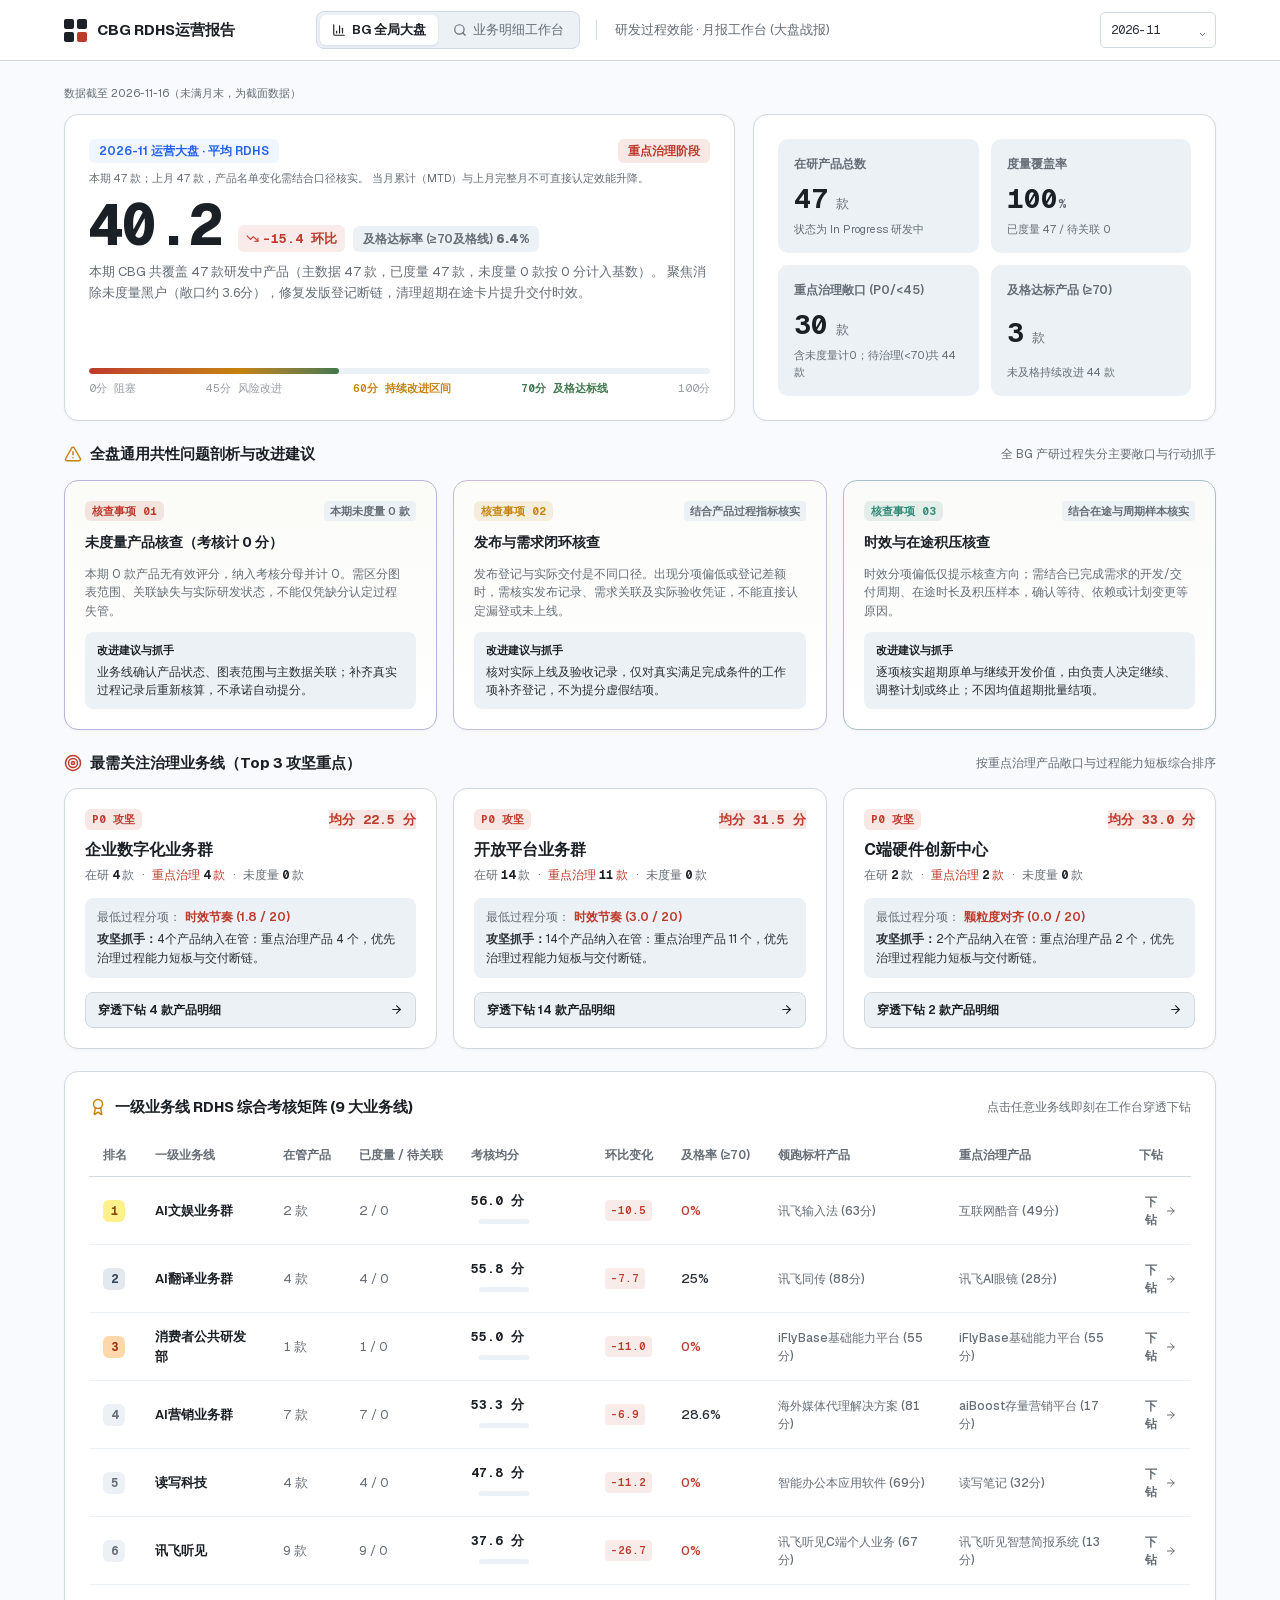
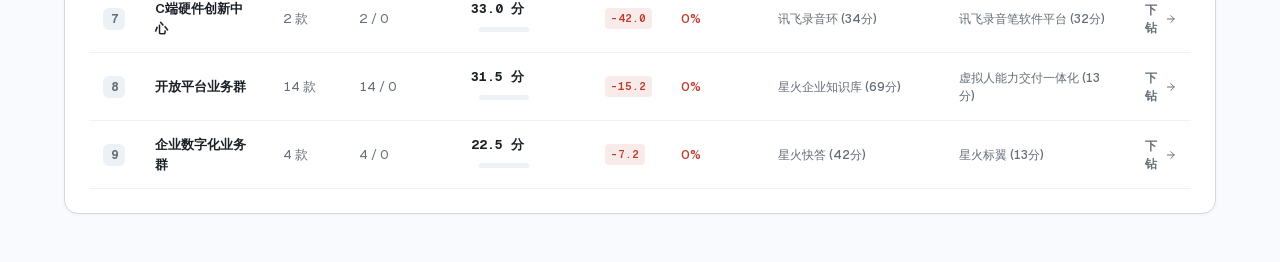
==== commit 6a0b483b: "feat: update unified Bento dashboard & streamlined workbench 2026-11-16" ====
--- a/index.html
+++ b/index.html
@@ -1,4 +1,4 @@
-<!DOCTYPE html><html lang="zh-CN"><head><meta charSet="utf-8"/><meta name="viewport" content="width=device-width, initial-scale=1"/><link rel="stylesheet" href="/cbg-rdhs-reports/_next/static/css/index.vjLlsWmL.css" data-rsc-css-href="/cbg-rdhs-reports/_next/static/css/index.vjLlsWmL.css" data-precedence="vite-rsc/importer-resources"/><link rel="modulepreload" fetchPriority="low" href="/cbg-rdhs-reports/_next/static/chunks/index-BQsCHc47.js"/><script src="/cbg-rdhs-reports/_next/static/chunks/rolldown-runtime-DwErUkmg.js" type="module" async=""></script><script src="/cbg-rdhs-reports/_next/static/chunks/framework-DVnzTCvI.js" type="module" async=""></script><link rel="modulepreload" href="/cbg-rdhs-reports/_next/static/chunks/layout-segment-context-CUXLSvFa.js" crossorigin=""/><link rel="modulepreload" href="/cbg-rdhs-reports/_next/static/chunks/report-dashboard-BLEORAZJ.js" crossorigin=""/><title>CBG RDHS运营报告</title><meta name="description" content="消费者BG RDHS 月度运营报告、趋势分析与产品治理下钻。"/><meta property="og:title" content="CBG RDHS运营报告"/><meta property="og:description" content="消费者BG RDHS 月度运营报告、趋势分析与产品治理下钻。"/><meta property="og:type" content="website"/><meta property="og:locale" content="zh_CN"/><meta property="og:image" content="http://localhost:3000/cbg-rdhs-reports/og.png"/><meta property="og:image:width" content="1200"/><meta property="og:image:height" content="630"/><meta property="og:image:alt" content="RDHS 产研过程效能运营报告"/><meta name="twitter:card" content="summary_large_image"/><meta name="twitter:title" content="CBG RDHS运营报告"/><meta name="twitter:description" content="消费者BG RDHS 月度运营报告、趋势分析与产品治理下钻。"/><meta name="twitter:image" content="http://localhost:3000/cbg-rdhs-reports/og.png"/><link rel="shortcut icon" href="/cbg-rdhs-reports/favicon.png"/><link rel="icon" href="/cbg-rdhs-reports/favicon.png" sizes="96x96" type="image/png"/><script>Object.assign(((self[Symbol.for("vinext.navigationRuntime")]??={bootstrap:{routeManifest:null},functions:{}}).bootstrap.rsc??={rsc:[]}),{params:{},nav:{"pathname":"/","searchParams":[]}})</script><link rel="modulepreload" href="/cbg-rdhs-reports/_next/static/chunks/index-BQsCHc47.js" />
+<!DOCTYPE html><html lang="zh-CN"><head><meta charSet="utf-8"/><meta name="viewport" content="width=device-width, initial-scale=1"/><link rel="stylesheet" href="/cbg-rdhs-reports/_next/static/css/index.vjLlsWmL.css" data-rsc-css-href="/cbg-rdhs-reports/_next/static/css/index.vjLlsWmL.css" data-precedence="vite-rsc/importer-resources"/><link rel="modulepreload" fetchPriority="low" href="/cbg-rdhs-reports/_next/static/chunks/index-CBtjsovt.js"/><script src="/cbg-rdhs-reports/_next/static/chunks/rolldown-runtime-DwErUkmg.js" type="module" async=""></script><script src="/cbg-rdhs-reports/_next/static/chunks/framework-DVnzTCvI.js" type="module" async=""></script><link rel="modulepreload" href="/cbg-rdhs-reports/_next/static/chunks/layout-segment-context-DkatPHLm.js" crossorigin=""/><link rel="modulepreload" href="/cbg-rdhs-reports/_next/static/chunks/report-dashboard-BLEORAZJ.js" crossorigin=""/><title>CBG RDHS运营报告</title><meta name="description" content="消费者BG RDHS 月度运营报告、趋势分析与产品治理下钻。"/><meta property="og:title" content="CBG RDHS运营报告"/><meta property="og:description" content="消费者BG RDHS 月度运营报告、趋势分析与产品治理下钻。"/><meta property="og:type" content="website"/><meta property="og:locale" content="zh_CN"/><meta property="og:image" content="http://localhost:3000/cbg-rdhs-reports/og.png"/><meta property="og:image:width" content="1200"/><meta property="og:image:height" content="630"/><meta property="og:image:alt" content="RDHS 产研过程效能运营报告"/><meta name="twitter:card" content="summary_large_image"/><meta name="twitter:title" content="CBG RDHS运营报告"/><meta name="twitter:description" content="消费者BG RDHS 月度运营报告、趋势分析与产品治理下钻。"/><meta name="twitter:image" content="http://localhost:3000/cbg-rdhs-reports/og.png"/><link rel="shortcut icon" href="/cbg-rdhs-reports/favicon.png"/><link rel="icon" href="/cbg-rdhs-reports/favicon.png" sizes="96x96" type="image/png"/><script>Object.assign(((self[Symbol.for("vinext.navigationRuntime")]??={bootstrap:{routeManifest:null},functions:{}}).bootstrap.rsc??={rsc:[]}),{params:{},nav:{"pathname":"/","searchParams":[]}})</script><link rel="modulepreload" href="/cbg-rdhs-reports/_next/static/chunks/index-CBtjsovt.js" />
 <link rel="preload" href="/cbg-rdhs-reports/_next/static/_vinext_fonts/geist-8ac0455e797f/geist-98bbbccb.woff2" as="font" type="font/woff2" crossorigin />
 <link rel="preload" href="/cbg-rdhs-reports/_next/static/_vinext_fonts/geist-mono-00e989178794/geist-mono-013b2f2f.woff2" as="font" type="font/woff2" crossorigin />
 <style data-vinext-fonts>/* cyrillic-ext */
@@ -128,4 +128,4 @@
 
 .__variable_geist_mono_0jj8w1p { --font-geist-mono: 'Geist Mono', 'Geist Mono Fallback'; }
 </style>
-</head><body class="__variable_geist_066zmhp __variable_geist_mono_0jj8w1p antialiased"><div class="dashboardShell"><header class="topbar"><div class="topbarInner"><div class="brand"><span class="brandSymbol" aria-hidden="true"><i></i><i></i><i></i><i></i></span><span>CBG RDHS运营报告</span></div><div class="viewSwitcher" role="tablist" aria-label="视图模式切换"><button type="button" role="tab" aria-selected="true" class="viewTabBtn active"><svg xmlns="http://www.w3.org/2000/svg" width="14" height="14" viewBox="0 0 24 24" fill="none" stroke="currentColor" stroke-width="2" stroke-linecap="round" stroke-linejoin="round" class="lucide lucide-chart-column"><path d="M3 3v16a2 2 0 0 0 2 2h16"></path><path d="M18 17V9"></path><path d="M13 17V5"></path><path d="M8 17v-3"></path></svg><span>BG 全局大盘</span></button><button type="button" role="tab" aria-selected="false" class="viewTabBtn "><svg xmlns="http://www.w3.org/2000/svg" width="14" height="14" viewBox="0 0 24 24" fill="none" stroke="currentColor" stroke-width="2" stroke-linecap="round" stroke-linejoin="round" class="lucide lucide-search"><circle cx="11" cy="11" r="8"></circle><path d="m21 21-4.3-4.3"></path></svg><span>业务明细工作台</span></button></div><span class="contextLabel">研发过程效能 · 月报工作台<!-- --> (大盘战报)</span><span class="statusState srOnly">当月缓存已生成 · 可刷新</span><div class="barControls"><label class="selectWrap"><span class="srOnly">选择月报月份</span><select aria-label="选择月报月份"><option value="2026-11" selected="">2026-11</option><option value="2026-10">2026-10</option><option value="2026-09">2026-09</option><option value="2026-08">2026-08</option><option value="2026-07">2026-07</option><option value="2026-06">2026-06</option><option value="2026-05">2026-05</option><option value="2026-04">2026-04</option></select></label></div></div></header><main class="pageInner"><p class="dataAsOfNote">数据截至 2026-11-15（未满月末，为截面数据）</p><div class="viewPaneBg" style="display:block"><div class="bentoWarReportContainer"><div class="bentoGridRow"><div class="bentoCard bentoHero"><div><div class="heroMetaTop"><span class="periodChip">2026-11<!-- --> 运营大盘 · 平均 RDHS</span><span class="statusChip status-重点治理">重点治理阶段</span></div><p class="sourceNote">本期 <!-- -->47<!-- --> 款；<!-- -->上月 47 款，产品名单变化需结合口径核实。<!-- --> 当月累计（MTD）与上月完整月不可直接认定效能升降。</p><div class="heroScoreBlock"><div class="heroScoreNum">40.2</div><div class="heroMetaPills"><span class="heroDeltaPill deltaDown"><svg xmlns="http://www.w3.org/2000/svg" width="13" height="13" viewBox="0 0 24 24" fill="none" stroke="currentColor" stroke-width="2" stroke-linecap="round" stroke-linejoin="round" class="lucide lucide-trending-down"><polyline points="22 17 13.5 8.5 8.5 13.5 2 7"></polyline><polyline points="16 17 22 17 22 11"></polyline></svg>-15.4<!-- --> 环比</span><span class="heroPassPill">及格达标率 (≥70及格线) <b>6.4<!-- -->%</b></span></div></div><p class="heroSummaryText">本期 CBG 共覆盖 47 款研发中产品（主数据 47 款，已度量 47 款，未度量 0 款按 0 分计入基数）。<!-- --> <!-- -->聚焦消除未度量黑户（敞口约 3.6分），修复发版登记断链，清理超期在途卡片提升交付时效。</p></div><div><div class="scaleBar"><div class="scaleBarFill" style="width:40.2%"></div></div><div class="scaleLabels"><span>0分 阻塞</span><span>45分 风险改进</span><span class="scaleWarning">60分 持续改进区间</span><span class="scaleTarget">70分 及格达标线</span><span>100分</span></div></div></div><div class="bentoCard metricCapsulesGrid"><div class="metricCapsule"><div class="capsuleLabel">在研产品总数</div><div class="capsuleNum">47<span class="capsuleUnit"> 款</span></div><div class="capsuleDesc">状态为 In Progress 研发中</div></div><div class="metricCapsule"><div class="capsuleLabel">度量覆盖率</div><div class="capsuleNum textGreen">100<span class="capsuleUnit">%</span></div><div class="capsuleDesc">已度量 <!-- -->47<!-- --> / 待关联 <!-- -->0</div></div><div class="metricCapsule"><div class="capsuleLabel">重点治理敞口 (P0/&lt;45)</div><div class="capsuleNum textRed">30<span class="capsuleUnit"> 款</span></div><div class="capsuleDesc">含未度量计0；待治理(&lt;70)共 <!-- -->44<!-- --> 款</div></div><div class="metricCapsule"><div class="capsuleLabel">及格达标产品 (≥70)</div><div class="capsuleNum textGreen">3<span class="capsuleUnit"> 款</span></div><div class="capsuleDesc">未及格持续改进 <!-- -->44<!-- --> 款</div></div></div></div><div class="commonProblemsSection"><div class="sectionHeader"><div class="sectionTitle"><svg xmlns="http://www.w3.org/2000/svg" width="18" height="18" viewBox="0 0 24 24" fill="none" stroke="currentColor" stroke-width="2" stroke-linecap="round" stroke-linejoin="round" class="lucide lucide-triangle-alert textAmber"><path d="m21.73 18-8-14a2 2 0 0 0-3.48 0l-8 14A2 2 0 0 0 4 21h16a2 2 0 0 0 1.73-3"></path><path d="M12 9v4"></path><path d="M12 17h.01"></path></svg><span>全盘通用共性问题剖析与改进建议</span></div><span class="sectionSubtitle">全 BG 产研过程失分主要敞口与行动抓手</span></div><div class="commonProblemsGrid"><div class="problemCard cardBorderRed"><div class="problemCardHead"><span class="problemBadge badgeRed">核查事项 01</span><span class="problemImpactTag">本期未度量 <!-- -->0<!-- --> 款</span></div><strong class="problemCardTitle">未度量产品核查（考核计 0 分）</strong><p class="problemDesc">本期 <!-- -->0<!-- --> 款产品无有效评分，纳入考核分母并计 0。需区分图表范围、关联缺失与实际研发状态，不能仅凭缺分认定过程失管。</p><div class="problemActionBox"><span class="actionBadge">改进建议与抓手</span><p>业务线确认产品状态、图表范围与主数据关联；补齐真实过程记录后重新核算，不承诺自动提分。</p></div></div><div class="problemCard cardBorderAmber"><div class="problemCardHead"><span class="problemBadge badgeAmber">核查事项 02</span><span class="problemImpactTag">结合产品过程指标核实</span></div><strong class="problemCardTitle">发布与需求闭环核查</strong><p class="problemDesc">发布登记与实际交付是不同口径。出现分项偏低或登记差额时，需核实发布记录、需求关联及实际验收凭证，不能直接认定漏登或未上线。</p><div class="problemActionBox"><span class="actionBadge">改进建议与抓手</span><p>核对实际上线及验收记录，仅对真实满足完成条件的工作项补齐登记，不为提分虚假结项。</p></div></div><div class="problemCard cardBorderBlue"><div class="problemCardHead"><span class="problemBadge badgeBlue">核查事项 03</span><span class="problemImpactTag">结合在途与周期样本核实</span></div><strong class="problemCardTitle">时效与在途积压核查</strong><p class="problemDesc">时效分项偏低仅提示核查方向；需结合已完成需求的开发/交付周期、在途时长及积压样本，确认等待、依赖或计划变更等原因。</p><div class="problemActionBox"><span class="actionBadge">改进建议与抓手</span><p>逐项核实超期原单与继续开发价值，由负责人决定继续、调整计划或终止；不因均值超期批量结项。</p></div></div></div></div><div class="focusSectionWrap"><div class="sectionHeader"><div class="sectionTitle"><svg xmlns="http://www.w3.org/2000/svg" width="18" height="18" viewBox="0 0 24 24" fill="none" stroke="currentColor" stroke-width="2" stroke-linecap="round" stroke-linejoin="round" class="lucide lucide-target textRed"><circle cx="12" cy="12" r="10"></circle><circle cx="12" cy="12" r="6"></circle><circle cx="12" cy="12" r="2"></circle></svg><span>最需关注治理业务线（Top 3 攻坚重点）</span></div><span class="sectionSubtitle">按重点治理产品敞口与过程能力短板综合排序</span></div><div class="focusBentoGrid"><div class="focusBentoCard" role="button" tabindex="0"><div><div class="cardTop"><span class="priorityBadge priority-p0">P0<!-- --> 攻坚</span><span class="focusScore scoreTone-red">均分 <!-- -->22.5<!-- --> 分</span></div><div class="focusCardTitle">企业数字化业务群</div><div class="focusMetricChips"><span>在研 <b>4</b> 款</span><span>·</span><span class="textRed">重点治理 <b>4</b> 款</span><span>·</span><span>未度量 <b>0</b> 款</span></div></div><div class="focusBody"><div class="focusDimRow"><span class="dimLabel">最低过程分项：</span><span class="dimVal textRed">时效节奏 (1.8 / 20)</span></div><div class="focusActionText"><strong>攻坚抓手：</strong>4个产品纳入在管：重点治理产品 4 个，优先治理过程能力短板与交付断链。</div></div><button type="button" class="focusActionBtn"><span>穿透下钻 <!-- -->4<!-- --> 款产品明细</span><svg xmlns="http://www.w3.org/2000/svg" width="13" height="13" viewBox="0 0 24 24" fill="none" stroke="currentColor" stroke-width="2" stroke-linecap="round" stroke-linejoin="round" class="lucide lucide-arrow-right"><path d="M5 12h14"></path><path d="m12 5 7 7-7 7"></path></svg></button></div><div class="focusBentoCard" role="button" tabindex="0"><div><div class="cardTop"><span class="priorityBadge priority-p0">P0<!-- --> 攻坚</span><span class="focusScore scoreTone-red">均分 <!-- -->31.5<!-- --> 分</span></div><div class="focusCardTitle">开放平台业务群</div><div class="focusMetricChips"><span>在研 <b>14</b> 款</span><span>·</span><span class="textRed">重点治理 <b>11</b> 款</span><span>·</span><span>未度量 <b>0</b> 款</span></div></div><div class="focusBody"><div class="focusDimRow"><span class="dimLabel">最低过程分项：</span><span class="dimVal textRed">时效节奏 (3.0 / 20)</span></div><div class="focusActionText"><strong>攻坚抓手：</strong>14个产品纳入在管：重点治理产品 11 个，优先治理过程能力短板与交付断链。</div></div><button type="button" class="focusActionBtn"><span>穿透下钻 <!-- -->14<!-- --> 款产品明细</span><svg xmlns="http://www.w3.org/2000/svg" width="13" height="13" viewBox="0 0 24 24" fill="none" stroke="currentColor" stroke-width="2" stroke-linecap="round" stroke-linejoin="round" class="lucide lucide-arrow-right"><path d="M5 12h14"></path><path d="m12 5 7 7-7 7"></path></svg></button></div><div class="focusBentoCard" role="button" tabindex="0"><div><div class="cardTop"><span class="priorityBadge priority-p0">P0<!-- --> 攻坚</span><span class="focusScore scoreTone-red">均分 <!-- -->33.0<!-- --> 分</span></div><div class="focusCardTitle">C端硬件创新中心</div><div class="focusMetricChips"><span>在研 <b>2</b> 款</span><span>·</span><span class="textRed">重点治理 <b>2</b> 款</span><span>·</span><span>未度量 <b>0</b> 款</span></div></div><div class="focusBody"><div class="focusDimRow"><span class="dimLabel">最低过程分项：</span><span class="dimVal textRed">颗粒度对齐 (0.0 / 20)</span></div><div class="focusActionText"><strong>攻坚抓手：</strong>2个产品纳入在管：重点治理产品 2 个，优先治理过程能力短板与交付断链。</div></div><button type="button" class="focusActionBtn"><span>穿透下钻 <!-- -->2<!-- --> 款产品明细</span><svg xmlns="http://www.w3.org/2000/svg" width="13" height="13" viewBox="0 0 24 24" fill="none" stroke="currentColor" stroke-width="2" stroke-linecap="round" stroke-linejoin="round" class="lucide lucide-arrow-right"><path d="M5 12h14"></path><path d="m12 5 7 7-7 7"></path></svg></button></div></div></div><div class="tableContainer"><div class="sectionHeader tableHeader"><div class="sectionTitle"><svg xmlns="http://www.w3.org/2000/svg" width="18" height="18" viewBox="0 0 24 24" fill="none" stroke="currentColor" stroke-width="2" stroke-linecap="round" stroke-linejoin="round" class="lucide lucide-award textAmber"><path d="m15.477 12.89 1.515 8.526a.5.5 0 0 1-.81.47l-3.58-2.687a1 1 0 0 0-1.197 0l-3.586 2.686a.5.5 0 0 1-.81-.469l1.514-8.526"></path><circle cx="12" cy="8" r="6"></circle></svg><span>一级业务线 RDHS 综合考核矩阵 (9 大业务线)</span></div><span class="sectionSubtitle">点击任意业务线即刻在工作台穿透下钻</span></div><div class="tableScrollWrap"><table class="bentoTable"><thead><tr><th style="width:48px">排名</th><th>一级业务线</th><th>在管产品</th><th>已度量 / 待关联</th><th>考核均分</th><th>环比变化</th><th>及格率 (≥70)</th><th>领跑标杆产品</th><th>重点治理产品</th><th>下钻</th></tr></thead><tbody><tr class="bentoTableRow" tabindex="0"><td><span class="bentoRankBadge rankGold">1</span></td><td><span class="lineNameBold">AI文娱业务群</span></td><td>2<!-- --> 款</td><td>2<!-- --> /<!-- --> <span class="textMuted">0</span></td><td><span class="tableScoreNum" title="未舍入分: 56.000">56.0 分</span><span class="tableProgressBar"><i class="tableProgressFill" style="width:56%;background:var(--risk)"></i></span></td><td><span class="deltaBadge deltaDown">-10.5</span></td><td><span style="font-weight:500;color:var(--critical)">0<!-- -->%</span></td><td class="textLead">讯飞输入法 (63分)</td><td class="textLag">互联网酷音 (49分)</td><td><button type="button" class="drilldownActionBtn">下钻 <svg xmlns="http://www.w3.org/2000/svg" width="12" height="12" viewBox="0 0 24 24" fill="none" stroke="currentColor" stroke-width="2" stroke-linecap="round" stroke-linejoin="round" class="lucide lucide-arrow-right"><path d="M5 12h14"></path><path d="m12 5 7 7-7 7"></path></svg></button></td></tr><tr class="bentoTableRow" tabindex="0"><td><span class="bentoRankBadge rankSilver">2</span></td><td><span class="lineNameBold">AI翻译业务群</span></td><td>4<!-- --> 款</td><td>4<!-- --> /<!-- --> <span class="textMuted">0</span></td><td><span class="tableScoreNum" title="未舍入分: 55.750">55.8 分</span><span class="tableProgressBar"><i class="tableProgressFill" style="width:55.8%;background:var(--risk)"></i></span></td><td><span class="deltaBadge deltaDown">-7.7</span></td><td><span style="font-weight:500;color:var(--ink)">25<!-- -->%</span></td><td class="textLead">讯飞同传 (88分)</td><td class="textLag">讯飞AI眼镜 (28分)</td><td><button type="button" class="drilldownActionBtn">下钻 <svg xmlns="http://www.w3.org/2000/svg" width="12" height="12" viewBox="0 0 24 24" fill="none" stroke="currentColor" stroke-width="2" stroke-linecap="round" stroke-linejoin="round" class="lucide lucide-arrow-right"><path d="M5 12h14"></path><path d="m12 5 7 7-7 7"></path></svg></button></td></tr><tr class="bentoTableRow" tabindex="0"><td><span class="bentoRankBadge rankBronze">3</span></td><td><span class="lineNameBold">消费者公共研发部</span></td><td>1<!-- --> 款</td><td>1<!-- --> /<!-- --> <span class="textMuted">0</span></td><td><span class="tableScoreNum" title="未舍入分: 55.000">55.0 分</span><span class="tableProgressBar"><i class="tableProgressFill" style="width:55%;background:var(--risk)"></i></span></td><td><span class="deltaBadge deltaDown">-11.0</span></td><td><span style="font-weight:500;color:var(--critical)">0<!-- -->%</span></td><td class="textLead">iFlyBase基础能力平台 (55分)</td><td class="textLag">iFlyBase基础能力平台 (55分)</td><td><button type="button" class="drilldownActionBtn">下钻 <svg xmlns="http://www.w3.org/2000/svg" width="12" height="12" viewBox="0 0 24 24" fill="none" stroke="currentColor" stroke-width="2" stroke-linecap="round" stroke-linejoin="round" class="lucide lucide-arrow-right"><path d="M5 12h14"></path><path d="m12 5 7 7-7 7"></path></svg></button></td></tr><tr class="bentoTableRow" tabindex="0"><td><span class="bentoRankBadge rankDefault">4</span></td><td><span class="lineNameBold">AI营销业务群</span></td><td>7<!-- --> 款</td><td>7<!-- --> /<!-- --> <span class="textMuted">0</span></td><td><span class="tableScoreNum" title="未舍入分: 53.286">53.3 分</span><span class="tableProgressBar"><i class="tableProgressFill" style="width:53.3%;background:var(--risk)"></i></span></td><td><span class="deltaBadge deltaDown">-6.9</span></td><td><span style="font-weight:500;color:var(--ink)">28.6<!-- -->%</span></td><td class="textLead">海外媒体代理解决方案 (81分)</td><td class="textLag">aiBoost存量营销平台 (17分)</td><td><button type="button" class="drilldownActionBtn">下钻 <svg xmlns="http://www.w3.org/2000/svg" width="12" height="12" viewBox="0 0 24 24" fill="none" stroke="currentColor" stroke-width="2" stroke-linecap="round" stroke-linejoin="round" class="lucide lucide-arrow-right"><path d="M5 12h14"></path><path d="m12 5 7 7-7 7"></path></svg></button></td></tr><tr class="bentoTableRow" tabindex="0"><td><span class="bentoRankBadge rankDefault">5</span></td><td><span class="lineNameBold">读写科技</span></td><td>4<!-- --> 款</td><td>4<!-- --> /<!-- --> <span class="textMuted">0</span></td><td><span class="tableScoreNum" title="未舍入分: 47.750">47.8 分</span><span class="tableProgressBar"><i class="tableProgressFill" style="width:47.8%;background:var(--risk)"></i></span></td><td><span class="deltaBadge deltaDown">-11.2</span></td><td><span style="font-weight:500;color:var(--critical)">0<!-- -->%</span></td><td class="textLead">智能办公本应用软件 (69分)</td><td class="textLag">读写笔记 (32分)</td><td><button type="button" class="drilldownActionBtn">下钻 <svg xmlns="http://www.w3.org/2000/svg" width="12" height="12" viewBox="0 0 24 24" fill="none" stroke="currentColor" stroke-width="2" stroke-linecap="round" stroke-linejoin="round" class="lucide lucide-arrow-right"><path d="M5 12h14"></path><path d="m12 5 7 7-7 7"></path></svg></button></td></tr><tr class="bentoTableRow" tabindex="0"><td><span class="bentoRankBadge rankDefault">6</span></td><td><span class="lineNameBold">讯飞听见</span></td><td>9<!-- --> 款</td><td>9<!-- --> /<!-- --> <span class="textMuted">0</span></td><td><span class="tableScoreNum" title="未舍入分: 37.556">37.6 分</span><span class="tableProgressBar"><i class="tableProgressFill" style="width:37.6%;background:var(--critical)"></i></span></td><td><span class="deltaBadge deltaDown">-26.7</span></td><td><span style="font-weight:500;color:var(--critical)">0<!-- -->%</span></td><td class="textLead">讯飞听见C端个人业务 (67分)</td><td class="textLag">讯飞听见智慧简报系统 (13分)</td><td><button type="button" class="drilldownActionBtn">下钻 <svg xmlns="http://www.w3.org/2000/svg" width="12" height="12" viewBox="0 0 24 24" fill="none" stroke="currentColor" stroke-width="2" stroke-linecap="round" stroke-linejoin="round" class="lucide lucide-arrow-right"><path d="M5 12h14"></path><path d="m12 5 7 7-7 7"></path></svg></button></td></tr><tr class="bentoTableRow" tabindex="0"><td><span class="bentoRankBadge rankDefault">7</span></td><td><span class="lineNameBold">C端硬件创新中心</span></td><td>2<!-- --> 款</td><td>2<!-- --> /<!-- --> <span class="textMuted">0</span></td><td><span class="tableScoreNum" title="未舍入分: 33.000">33.0 分</span><span class="tableProgressBar"><i class="tableProgressFill" style="width:33%;background:var(--critical)"></i></span></td><td><span class="deltaBadge deltaDown">-42.0</span></td><td><span style="font-weight:500;color:var(--critical)">0<!-- -->%</span></td><td class="textLead">讯飞录音环 (34分)</td><td class="textLag">讯飞录音笔软件平台 (32分)</td><td><button type="button" class="drilldownActionBtn">下钻 <svg xmlns="http://www.w3.org/2000/svg" width="12" height="12" viewBox="0 0 24 24" fill="none" stroke="currentColor" stroke-width="2" stroke-linecap="round" stroke-linejoin="round" class="lucide lucide-arrow-right"><path d="M5 12h14"></path><path d="m12 5 7 7-7 7"></path></svg></button></td></tr><tr class="bentoTableRow" tabindex="0"><td><span class="bentoRankBadge rankDefault">8</span></td><td><span class="lineNameBold">开放平台业务群</span></td><td>14<!-- --> 款</td><td>14<!-- --> /<!-- --> <span class="textMuted">0</span></td><td><span class="tableScoreNum" title="未舍入分: 31.500">31.5 分</span><span class="tableProgressBar"><i class="tableProgressFill" style="width:31.5%;background:var(--critical)"></i></span></td><td><span class="deltaBadge deltaDown">-15.2</span></td><td><span style="font-weight:500;color:var(--critical)">0<!-- -->%</span></td><td class="textLead">星火企业知识库 (69分)</td><td class="textLag">虚拟人能力交付一体化 (13分)</td><td><button type="button" class="drilldownActionBtn">下钻 <svg xmlns="http://www.w3.org/2000/svg" width="12" height="12" viewBox="0 0 24 24" fill="none" stroke="currentColor" stroke-width="2" stroke-linecap="round" stroke-linejoin="round" class="lucide lucide-arrow-right"><path d="M5 12h14"></path><path d="m12 5 7 7-7 7"></path></svg></button></td></tr><tr class="bentoTableRow" tabindex="0"><td><span class="bentoRankBadge rankDefault">9</span></td><td><span class="lineNameBold">企业数字化业务群</span></td><td>4<!-- --> 款</td><td>4<!-- --> /<!-- --> <span class="textMuted">0</span></td><td><span class="tableScoreNum" title="未舍入分: 22.500">22.5 分</span><span class="tableProgressBar"><i class="tableProgressFill" style="width:22.5%;background:var(--critical)"></i></span></td><td><span class="deltaBadge deltaDown">-7.2</span></td><td><span style="font-weight:500;color:var(--critical)">0<!-- -->%</span></td><td class="textLead">星火快答 (42分)</td><td class="textLag">星火标翼 (13分)</td><td><button type="button" class="drilldownActionBtn">下钻 <svg xmlns="http://www.w3.org/2000/svg" width="12" height="12" viewBox="0 0 24 24" fill="none" stroke="currentColor" stroke-width="2" stroke-linecap="round" stroke-linejoin="round" class="lucide lucide-arrow-right"><path d="M5 12h14"></path><path d="m12 5 7 7-7 7"></path></svg></button></td></tr></tbody></table></div></div></div></div><div class="viewPaneWorkbench" style="display:none"><section class="workstation" id="product-workbench" aria-label="产品治理工作台"><div class="workstationNavHeader"><div class="navLeft"><button type="button" class="backBtnPill"><svg xmlns="http://www.w3.org/2000/svg" width="13" height="13" viewBox="0 0 24 24" fill="none" stroke="currentColor" stroke-width="2" stroke-linecap="round" stroke-linejoin="round" class="lucide lucide-arrow-left"><path d="m12 19-7-7 7-7"></path><path d="M19 12H5"></path></svg><span>返回 BG 全局大盘</span></button><span class="navDivider"></span><span class="currentLineTitle">全在研产品治理工作台</span><div class="lineMetricsSummary"><span>覆盖全 BG 共 <b>47<!-- --> 款在研产品</b></span></div></div><div class="navRight"><button type="button" class="shareUrlBtn " title="复制当前业务线工作台链接"><svg xmlns="http://www.w3.org/2000/svg" width="13" height="13" viewBox="0 0 24 24" fill="none" stroke="currentColor" stroke-width="2" stroke-linecap="round" stroke-linejoin="round" class="lucide lucide-share2"><circle cx="18" cy="5" r="3"></circle><circle cx="6" cy="12" r="3"></circle><circle cx="18" cy="19" r="3"></circle><line x1="8.59" x2="15.42" y1="13.51" y2="17.49"></line><line x1="15.41" x2="8.59" y1="6.51" y2="10.49"></line></svg><span>分享工作台</span></button></div></div><div class="workspace"><div class="productBrowser"><div class="filters"><label class="search"><svg xmlns="http://www.w3.org/2000/svg" width="16" height="16" viewBox="0 0 24 24" fill="none" stroke="currentColor" stroke-width="1.8" stroke-linecap="round" stroke-linejoin="round" class="lucide lucide-search" aria-hidden="true"><circle cx="11" cy="11" r="8"></circle><path d="m21 21-4.3-4.3"></path></svg><span class="srOnly">搜索产品、一级业务线或二级业务线</span><input type="search" placeholder="搜索产品 / 一级 / 二级业务线" value=""/></label><select class="filterSelect lineFilterSelect" aria-label="按业务线筛选"><option value="全部业务线" selected="">全部业务线</option><option value="开放平台业务群">开放平台业务群<!-- --> (<!-- -->14<!-- -->款)</option><option value="讯飞听见">讯飞听见<!-- --> (<!-- -->9<!-- -->款)</option><option value="AI营销业务群">AI营销业务群<!-- --> (<!-- -->7<!-- -->款)</option><option value="读写科技">读写科技<!-- --> (<!-- -->4<!-- -->款)</option><option value="企业数字化业务群">企业数字化业务群<!-- --> (<!-- -->4<!-- -->款)</option><option value="AI翻译业务群">AI翻译业务群<!-- --> (<!-- -->4<!-- -->款)</option><option value="AI文娱业务群">AI文娱业务群<!-- --> (<!-- -->2<!-- -->款)</option><option value="C端硬件创新中心">C端硬件创新中心<!-- --> (<!-- -->2<!-- -->款)</option><option value="消费者公共研发部">消费者公共研发部<!-- --> (<!-- -->1<!-- -->款)</option></select><select class="filterSelect" aria-label="按治理分档筛选"><option value="全部分档" selected="">全部治理分档</option><option value="重点治理">重点治理</option><option value="风险改进">风险改进</option><option value="持续优化">持续优化</option><option value="常规跟踪">常规跟踪</option></select><label class="check"><input type="checkbox"/><span>仅未度量</span></label></div><div class="listStatus" aria-live="polite"><span>当前展示 <b class="mono">1<!-- -->-<!-- -->10</b> / <!-- -->47<!-- --> 个</span><span>每页 <!-- -->10<!-- --> 个</span></div><div class="productList"><div><button type="button" class="productRow "><span><span class="productName">星火标翼</span><span class="productLine">企业数字化业务群 / 数字员工</span></span><span class="productStats"><span class="score critical">13.0</span><span class="participantCount track">有效参与人数 <!-- -->1<small>人</small></span></span><span class="productBottom"><span class="process">链路闭环得分</span><span class="badge critical">重点治理</span></span></button></div><div><button type="button" class="productRow "><span><span class="productName">虚拟人能力交付一体化</span><span class="productLine">开放平台业务群 / 虚拟人平台</span></span><span class="productStats"><span class="score critical">13.0</span><span class="participantCount track">有效参与人数 <!-- -->3<small>人</small></span></span><span class="productBottom"><span class="process">链路闭环得分</span><span class="badge critical">重点治理</span></span></button></div><div><button type="button" class="productRow "><span><span class="productName">讯飞听见智慧简报系统</span><span class="productLine">讯飞听见 / 会议办公</span></span><span class="productStats"><span class="score critical">13.0</span><span class="participantCount track">有效参与人数 <!-- -->10<small>人</small></span></span><span class="productBottom"><span class="process">链路闭环得分</span><span class="badge critical">重点治理</span></span></button></div><div><button type="button" class="productRow "><span><span class="productName">营销数字人</span><span class="productLine">开放平台业务群 / 虚拟人平台</span></span><span class="productStats"><span class="score critical">13.0</span><span class="participantCount track">有效参与人数 <!-- -->2<small>人</small></span></span><span class="productBottom"><span class="process">链路闭环得分</span><span class="badge critical">重点治理</span></span></button></div><div><button type="button" class="productRow "><span><span class="productName">交互SaaS平台</span><span class="productLine">开放平台业务群 / 虚拟人平台</span></span><span class="productStats"><span class="score critical">15.0</span><span class="participantCount track">有效参与人数 <!-- -->7<small>人</small></span></span><span class="productBottom"><span class="process">链路闭环得分</span><span class="badge critical">重点治理</span></span></button></div><div><button type="button" class="productRow "><span><span class="productName">智能评标</span><span class="productLine">企业数字化业务群 / 数字员工</span></span><span class="productStats"><span class="score critical">17.0</span><span class="participantCount track">有效参与人数 <!-- -->2<small>人</small></span></span><span class="productBottom"><span class="process">链路闭环得分</span><span class="badge critical">重点治理</span></span></button></div><div><button type="button" class="productRow "><span><span class="productName">aiBoost存量营销平台</span><span class="productLine">AI营销业务群 / 数据增值</span></span><span class="productStats"><span class="score critical">17.0</span><span class="participantCount track">有效参与人数 <!-- -->5<small>人</small></span></span><span class="productBottom"><span class="process">链路闭环得分</span><span class="badge critical">重点治理</span></span></button></div><div><button type="button" class="productRow "><span><span class="productName">星火数字员工平台</span><span class="productLine">企业数字化业务群 / 数字员工</span></span><span class="productStats"><span class="score critical">18.0</span><span class="participantCount track">有效参与人数 <!-- -->13<small>人</small></span></span><span class="productBottom"><span class="process">链路闭环得分</span><span class="badge critical">重点治理</span></span></button></div><div><button type="button" class="productRow "><span><span class="productName">讯飞智作</span><span class="productLine">开放平台业务群 / 虚拟人平台</span></span><span class="productStats"><span class="score critical">20.0</span><span class="participantCount track">有效参与人数 <!-- -->10<small>人</small></span></span><span class="productBottom"><span class="process">链路闭环得分</span><span class="badge critical">重点治理</span></span></button></div><div><button type="button" class="productRow "><span><span class="productName">机器人超脑平台</span><span class="productLine">开放平台业务群 / AI交互</span></span><span class="productStats"><span class="score critical">24.0</span><span class="participantCount track">有效参与人数 <!-- -->4<small>人</small></span></span><span class="productBottom"><span class="process">颗粒度对齐度</span><span class="badge critical">重点治理</span></span></button></div></div><nav class="pagination" aria-label="产品列表分页"><button class="pageNav" type="button" title="上一页" aria-label="上一页" disabled=""><svg xmlns="http://www.w3.org/2000/svg" width="15" height="15" viewBox="0 0 24 24" fill="none" stroke="currentColor" stroke-width="1.8" stroke-linecap="round" stroke-linejoin="round" class="lucide lucide-chevron-left"><path d="m15 18-6-6 6-6"></path></svg></button><div class="pageNumbers"><button class="pageNumber active" type="button" aria-label="第 1 页" aria-current="page">1</button><button class="pageNumber " type="button" aria-label="第 2 页">2</button><button class="pageNumber " type="button" aria-label="第 3 页">3</button><button class="pageNumber " type="button" aria-label="第 4 页">4</button><button class="pageNumber " type="button" aria-label="第 5 页">5</button></div><button class="pageNav" type="button" title="下一页" aria-label="下一页"><svg xmlns="http://www.w3.org/2000/svg" width="15" height="15" viewBox="0 0 24 24" fill="none" stroke="currentColor" stroke-width="1.8" stroke-linecap="round" stroke-linejoin="round" class="lucide lucide-chevron-right"><path d="m9 18 6-6-6-6"></path></svg></button></nav></div><aside class="detail"><div class="detailEmpty"><svg xmlns="http://www.w3.org/2000/svg" width="30" height="30" viewBox="0 0 24 24" fill="none" stroke="currentColor" stroke-width="1.6" stroke-linecap="round" stroke-linejoin="round" class="lucide lucide-book-open-check"><path d="M12 21V7"></path><path d="m16 12 2 2 4-4"></path><path d="M22 6V4a1 1 0 0 0-1-1h-5a4 4 0 0 0-4 4 4 4 0 0 0-4-4H3a1 1 0 0 0-1 1v13a1 1 0 0 0 1 1h6a3 3 0 0 1 3 3 3 3 0 0 1 3-3h6a1 1 0 0 0 1-1v-1.3"></path></svg><strong>选择产品，查看治理动作</strong><span>最低过程项、主要问题和建议动作会在这里展开。</span></div></aside></div></section><section class="auditBand" aria-label="数据质量审计" style="margin-top:24px"><div class="auditTitle"><svg xmlns="http://www.w3.org/2000/svg" width="16" height="16" viewBox="0 0 24 24" fill="none" stroke="currentColor" stroke-width="1.8" stroke-linecap="round" stroke-linejoin="round" class="lucide lucide-database"><ellipse cx="12" cy="5" rx="9" ry="3"></ellipse><path d="M3 5V19A9 3 0 0 0 21 19V5"></path><path d="M3 12A9 3 0 0 0 21 12"></path></svg><span>数据质量审计</span><strong><svg xmlns="http://www.w3.org/2000/svg" width="14" height="14" viewBox="0 0 24 24" fill="none" stroke="currentColor" stroke-width="1.8" stroke-linecap="round" stroke-linejoin="round" class="lucide lucide-circle-check"><circle cx="12" cy="12" r="10"></circle><path d="m9 12 2 2 4-4"></path></svg>已通过发布校验</strong></div><dl class="auditMetrics"><div><dt>原始行</dt><dd>730</dd></div><div><dt>有效度量</dt><dd>73</dd></div><div><dt>研发中产品</dt><dd>47</dd></div><div><dt>未度量/待关联</dt><dd>0</dd></div><div><dt>排除测试业务线</dt><dd>2</dd></div><div><dt>排除交付定制</dt><dd>23</dd></div><div><dt>源哈希</dt><dd title="f08ce69602079eed02a55ee51a5d39363ba3c14e8e7bd655faf69217b3336a66">f08ce69602</dd></div></dl></section></div></main></div><script type="module" src="/cbg-rdhs-reports/_next/static/chunks/index-BQsCHc47.js" id="_R_" async=""></script><script>((self[Symbol.for("vinext.navigationRuntime")]??={bootstrap:{routeManifest:null},functions:{}}).bootstrap.rsc??={rsc:[]}).rsc.push("2:I[\"8c0f216c4604\",[],\"Children\",1]\n")</script><script>((self[Symbol.for("vinext.navigationRuntime")]??={bootstrap:{routeManifest:null},functions:{}}).bootstrap.rsc??={rsc:[]}).rsc.push("3:I[\"593f344dc510\",[],\"GlobalErrorBoundary\",1]\n")</script><script>((self[Symbol.for("vinext.navigationRuntime")]??={bootstrap:{routeManifest:null},functions:{}}).bootstrap.rsc??={rsc:[]}).rsc.push("4:I[\"0b874ad30386\",[],\"default\",1]\n")</script><script>((self[Symbol.for("vinext.navigationRuntime")]??={bootstrap:{routeManifest:null},functions:{}}).bootstrap.rsc??={rsc:[]}).rsc.push("5:I[\"593f344dc510\",[],\"ErrorBoundary\",1]\n")</script><script>((self[Symbol.for("vinext.navigationRuntime")]??={bootstrap:{routeManifest:null},functions:{}}).bootstrap.rsc??={rsc:[]}).rsc.push("6:I[\"15c18cfaeeff\",[],\"LayoutSegmentProvider\",1]\n")</script><script>((self[Symbol.for("vinext.navigationRuntime")]??={bootstrap:{routeManifest:null},functions:{}}).bootstrap.rsc??={rsc:[]}).rsc.push("7:I[\"8c0f216c4604\",[],\"Slot\",1]\n")</script><script>((self[Symbol.for("vinext.navigationRuntime")]??={bootstrap:{routeManifest:null},functions:{}}).bootstrap.rsc??={rsc:[]}).rsc.push("8:I[\"9276801271d6\",[],\"AppRouterScrollTarget\",1]\n")</script><script>((self[Symbol.for("vinext.navigationRuntime")]??={bootstrap:{routeManifest:null},functions:{}}).bootstrap.rsc??={rsc:[]}).rsc.push("9:I[\"593f344dc510\",[],\"RedirectBoundary\",1]\n")</script><script>((self[Symbol.for("vinext.navigationRuntime")]??={bootstrap:{routeManifest:null},functions:{}}).bootstrap.rsc??={rsc:[]}).rsc.push(":HL[\"/cbg-rdhs-reports/_next/static/css/index.vjLlsWmL.css\",\"style\"     ]\n")</script><script>((self[Symbol.for("vinext.navigationRuntime")]??={bootstrap:{routeManifest:null},functions:{}}).bootstrap.rsc??={rsc:[]}).rsc.push("0:{\"__route\":\"route:/\",\"__interceptionContext\":null,\"__layoutIds\":[\"layout:/\"],\"__rootLayout\":\"/\",\"__sourcePage\":\"/page\",\"page:/\":\"$L1\",\"layout:/\":[[[[\"$\",\"link\",\"css:/cbg-rdhs-reports/_next/static/css/index.vjLlsWmL.css\",{\"rel\":\"stylesheet\",\"precedence\":\"vite-rsc/importer-resources\",\"href\":\"/cbg-rdhs-reports/_next/static/css/index.vjLlsWmL.css\",\"data-rsc-css-href\":\"/cbg-rdhs-reports/_next/static/css/index.vjLlsWmL.css\"}],\"$undefined\"],[\"$\",\"html\",null,{\"lang\":\"zh-CN\",\"children\":[\"$\",\"body\",null,{\"className\":\"__variable_geist_066zmhp __variable_geist_mono_0jj8w1p antialiased\",\"children\":[\"$\",\"$L2\",null,{}]}]}]],null],\"route:/\":[[[\"$\",\"meta\",null,{\"charSet\":\"utf-8\"}],[[\"$\",\"title\",\"0\",{\"children\":\"CBG RDHS运营报告\"}],[\"$\",\"meta\",\"1\",{\"name\":\"description\",\"content\":\"消费者BG RDHS 月度运营报告、趋势分析与产品治理下钻。\"}],[\"$\",\"meta\",\"2\",{\"property\":\"og:title\",\"content\":\"CBG RDHS运营报告\"}],[\"$\",\"meta\",\"3\",{\"property\":\"og:description\",\"content\":\"消费者BG RDHS 月度运营报告、趋势分析与产品治理下钻。\"}],[\"$\",\"meta\",\"4\",{\"property\":\"og:type\",\"content\":\"website\"}],[\"$\",\"meta\",\"5\",{\"property\":\"og:locale\",\"content\":\"zh_CN\"}],[\"$\",\"meta\",\"6\",{\"property\":\"og:image\",\"content\":\"http://localhost:3000/cbg-rdhs-reports/og.png\"}],[\"$\",\"meta\",\"7\",{\"property\":\"og:image:width\",\"content\":\"1200\"}],[\"$\",\"meta\",\"8\",{\"property\":\"og:image:height\",\"content\":\"630\"}],[\"$\",\"meta\",\"9\",{\"property\":\"og:image:alt\",\"content\":\"RDHS 产研过程效能运营报告\"}],[\"$\",\"meta\",\"10\",{\"name\":\"twitter:card\",\"content\":\"summary_large_image\"}],[\"$\",\"meta\",\"11\",{\"name\":\"twitter:title\",\"content\":\"CBG RDHS运营报告\"}],[\"$\",\"meta\",\"12\",{\"name\":\"twitter:description\",\"content\":\"消费者BG RDHS 月度运营报告、趋势分析与产品治理下钻。\"}],[\"$\",\"meta\",\"13\",{\"name\":\"twitter:image\",\"content\":\"http://localhost:3000/cbg-rdhs-reports/og.png\"}],[\"$\",\"link\",\"14\",{\"rel\":\"shortcut icon\",\"href\":\"/cbg-rdhs-reports/favicon.png\"}],[\"$\",\"link\",\"15\",{\"rel\":\"icon\",\"href\":\"/cbg-rdhs-reports/favicon.png\",\"sizes\":\"96x96\",\"type\":\"image/png\"}]],[[\"$\",\"meta\",\"0\",{\"name\":\"viewport\",\"content\":\"width=device-width, initial-scale=1\"}]]],[\"$\",\"$L3\",null,{\"fallback\":\"$4\",\"children\":[\"$\",\"$L5\",null,{\"fallback\":\"$4\",\"children\":[\"$\",\"$L6\",null,{\"providerId\":\"layout:/\",\"segmentMap\":{\"children\":[]},\"children\":[\"$\",\"$L7\",null,{\"id\":\"layout:/\",\"parallelSlots\":\"$undefined\",\"children\":[\"$\",\"$L8\",null,{\"children\":[\"$\",\"$L9\",null,{\"children\":[[\"$\",\"$L6\",null,{\"providerId\":\"page:/\",\"segmentMap\":{\"children\":[\"__PAGE__\"]},\"children\":[\"$\",\"$L7\",null,{\"id\":\"page:/\"}]}],null]}]}]}]}]}]}],null,null],\"__layoutFlags\":{\"layout:/\":\"s\"},\"__artifactCompatibility\":{\"schemaVersion\":1,\"graphVersion\":\"app-route-graph:1177fd80f83fa7b0\",\"deploymentVersion\":\"38949e39-5c30-42af-858d-085179ce85e1\",\"appElementsSchemaVersion\":1,\"rscPayloadSchemaVersion\":1,\"rootBoundaryId\":\"/\",\"renderEpoch\":null},\"__renderObservation\":{\"schemaVersion\":1,\"output\":{\"kind\":\"app-rsc\",\"mountedSlotsFingerprint\":null,\"renderEpoch\":null,\"rootBoundaryId\":\"/\",\"routeId\":\"route:/\"},\"completeness\":\"partial\",\"boundaryOutcome\":{\"kind\":\"unknown\"},\"requestApis\":[{\"kind\":\"connection\",\"status\":\"unknown\"},{\"kind\":\"cookies\",\"status\":\"unknown\"},{\"kind\":\"draftMode\",\"status\":\"unknown\"},{\"kind\":\"headers\",\"status\":\"unknown\"},{\"kind\":\"params\",\"status\":\"unknown\"},{\"kind\":\"searchParams\",\"status\":\"unknown\"}],\"dynamicFetches\":[],\"cacheTags\":[\"/\",\"_N_T_/\",\"_N_T_/index\",\"_N_T_/layout\",\"_N_T_/page\"],\"pathTags\":[\"/\"],\"cacheability\":\"unknown\",\"downgrade\":{\"target\":\"freshRender\",\"reasons\":[{\"code\":\"CP_DOWNGRADE_CACHEABILITY_UNKNOWN\",\"target\":\"freshRender\"},{\"code\":\"CP_DOWNGRADE_INCOMPLETE_OBSERVATION\",\"completeness\":\"partial\",\"target\":\"freshRender\"},{\"code\":\"CP_DOWNGRADE_UNKNOWN_REQUEST_API\",\"requestApi\":\"connection\",\"target\":\"freshRender\"},{\"code\":\"CP_DOWNGRADE_UNKNOWN_REQUEST_API\",\"requestApi\":\"cookies\",\"target\":\"freshRender\"},{\"code\":\"CP_DOWNGRADE_UNKNOWN_REQUEST_API\",\"requestApi\":\"draftMode\",\"target\":\"freshRender\"},{\"code\":\"CP_DOWNGRADE_UNKNOWN_REQUEST_API\",\"requestApi\":\"headers\",\"target\":\"freshRender\"},{\"code\":\"CP_DOWNGRADE_UNKNOWN_REQUEST_API\",\"requestApi\":\"params\",\"target\":\"freshRender\"},{\"code\":\"CP_DOWNGRADE_UNKNOWN_REQUEST_API\",\"requestApi\":\"searchParams\",\"target\":\"freshRender\"}],\"fallback\":{\"kind\":\"breakerFallback\",\"code\":\"CP_PRIVATE_DYNAMIC_DOWNGRADE\",\"mode\":\"renderFresh\",\"scope\":\"affectedOutput\",\"fields\":{\"reasonCodes\":[\"CP_DOWNGRADE_CACHEABILITY_UNKNOWN\",\"CP_DOWNGRADE_INCOMPLETE_OBSERVATION\",\"CP_DOWNGRADE_UNKNOWN_REQUEST_API\",\"CP_DOWNGRADE_UNKNOWN_REQUEST_API\",\"CP_DOWNGRADE_UNKNOWN_REQUEST_API\",\"CP_DOWNGRADE_UNKNOWN_REQUEST_API\",\"CP_DOWNGRADE_UNKNOWN_REQUEST_API\",\"CP_DOWNGRADE_UNKNOWN_REQUEST_API\"],\"target\":\"freshRender\"}},\"isPublicCacheCandidate\":false}}}\n")</script><script>((self[Symbol.for("vinext.navigationRuntime")]??={bootstrap:{routeManifest:null},functions:{}}).bootstrap.rsc??={rsc:[]}).rsc.push("a:I[\"ffaf59c263bb\",[],\"ReportDashboard\",1]\n")</script><script>((self[Symbol.for("vinext.navigationRuntime")]??={bootstrap:{routeManifest:null},functions:{}}).bootstrap.rsc??={rsc:[]}).rsc.push("1:[\"$\",\"$La\",null,{\"initialSnapshots\":[{\"schemaVersion\":1,\"cadence\":\"monthly\",\"periodKey\":\"2026-04\",\"asOf\":\"2026-04-30\",\"fetchedAt\":\"2026-08-19T14:03:13+08:00\",\"source\":{\"chartId\":\"7659608529799496565\",\"chartName\":\"【上月】产研健康度得分(RDHS) By 产品\",\"sha256\":\"084a50e56313f63c99e748c017a5ebeebff6451f19bf7553dcc2df4d6e57728a\"},\"audit\":{\"rawRowCount\":405,\"acceptedRowCount\":46,\"zeroScoreRowCount\":359,\"emptyDimensionRowCount\":0,\"researchProductCount\":61,\"measuredProductCount\":45,\"unmeasuredProductCount\":16,\"excludedTestBusinessLineCount\":2,\"excludedProductAttributeCount\":9,\"status\":\"validated\",\"warning\":null},\"overview\":{\"conclusion\":\"本期 CBG 共覆盖61个研发中产品，整体仍处于重点治理阶段。\",\"focus\":\"51个产品纳入治理：未度量/待关联 16 个，优先补齐产品关联、研发责任角色和过程数据。\"},\"businessLines\":[{\"businessLine\":\"开放平台业务群\",\"productTotal\":21,\"keyGovernanceCount\":19,\"riskImprovementCount\":2,\"continuousOptimizationCount\":0,\"regularTrackingCount\":0,\"mode\":\"重点治理\",\"focus\":\"21个产品纳入治理：未度量/待关联 9 个，优先补齐产品关联、研发责任角色和过程数据。\"},{\"businessLine\":\"讯飞听见\",\"productTotal\":14,\"keyGovernanceCount\":7,\"riskImprovementCount\":2,\"continuousOptimizationCount\":3,\"regularTrackingCount\":2,\"mode\":\"重点治理\",\"focus\":\"12个产品纳入治理：未度量/待关联 2 个，优先补齐产品关联、研发责任角色和过程数据。\"},{\"businessLine\":\"读写科技\",\"productTotal\":4,\"keyGovernanceCount\":4,\"riskImprovementCount\":0,\"continuousOptimizationCount\":0,\"regularTrackingCount\":0,\"mode\":\"重点治理\",\"focus\":\"4个产品全部重点治理：未度量/待关联 1 个，优先补齐产品关联、研发责任角色和过程数据。\"},{\"businessLine\":\"企业数字化业务群\",\"productTotal\":3,\"keyGovernanceCount\":3,\"riskImprovementCount\":0,\"continuousOptimizationCount\":0,\"regularTrackingCount\":0,\"mode\":\"重点治理\",\"focus\":\"3个产品全部重点治理：未度量/待关联 1 个，优先补齐产品关联、研发责任角色和过程数据。\"},{\"businessLine\":\"AI营销业务群\",\"productTotal\":6,\"keyGovernanceCount\":2,\"riskImprovementCount\":1,\"continuousOptimizationCount\":0,\"regularTrackingCount\":3,\"mode\":\"重点治理\",\"focus\":\"3个产品纳入治理：未度量/待关联 1 个，优先补齐产品关联、研发责任角色和过程数据。\"},{\"businessLine\":\"C端硬件创新中心\",\"productTotal\":3,\"keyGovernanceCount\":2,\"riskImprovementCount\":1,\"continuousOptimizationCount\":0,\"regularTrackingCount\":0,\"mode\":\"重点治理\",\"focus\":\"3个产品纳入治理：未度量/待关联 1 个，优先补齐产品关联、研发责任角色和过程数据。\"},{\"businessLine\":\"AI翻译业务群\",\"productTotal\":7,\"keyGovernanceCount\":1,\"riskImprovementCount\":0,\"continuousOptimizationCount\":2,\"regularTrackingCount\":4,\"mode\":\"重点治理\",\"focus\":\"3个产品纳入治理：未度量/待关联 1 个，优先补齐产品关联、研发责任角色和过程数据。\"},{\"businessLine\":\"消费者公共研发部\",\"productTotal\":1,\"keyGovernanceCount\":0,\"riskImprovementCount\":1,\"continuousOptimizationCount\":0,\"regularTrackingCount\":0,\"mode\":\"风险改进\",\"focus\":\"1个产品风险改进：聚焦过程短板压降，重点跟踪积压、需求粒度、研发节奏和发布闭环。\"},{\"businessLine\":\"AI文娱业务群\",\"productTotal\":2,\"keyGovernanceCount\":0,\"riskImprovementCount\":0,\"continuousOptimizationCount\":1,\"regularTrackingCount\":1,\"mode\":\"持续优化\",\"focus\":\"1个产品持续优化：聚焦过程短板压降，重点跟踪积压、需求粒度、研发节奏和发布闭环。\"}],\"products\":[{\"businessLine\":\"AI文娱业务群\",\"subLine\":null,\"product\":\"互联网酷音\",\"productStatus\":\"研发中\",\"rdhs\":66,\"governanceBand\":\"持续优化\",\"priority\":\"P2\",\"components\":{\"linkClosure\":23,\"deliveryClosure\":8,\"timeliness\":20,\"granularity\":10,\"quality\":5},\"dependencyMetrics\":[],\"lowestComponent\":\"质量敏锐度\",\"problem\":\"叠加积压风险（需求总量 49，积压占比 32.6%）；质量问题识别与闭环不足。\",\"action\":\"复核严重性、发现深度等质量字段维护，并闭环质量风险项；逐条确认积压需求的处理结论、负责人和预计完成时间。\",\"prodRep\":null,\"pmRep\":null},{\"businessLine\":\"AI文娱业务群\",\"subLine\":null,\"product\":\"讯飞输入法\",\"productStatus\":\"研发中\",\"rdhs\":82,\"governanceBand\":\"常规跟踪\",\"priority\":null,\"components\":{\"linkClosure\":22,\"deliveryClosure\":15,\"timeliness\":10,\"granularity\":20,\"quality\":15},\"dependencyMetrics\":[],\"lowestComponent\":\"时效节奏合理性\",\"problem\":\"RDHS 已达到常规跟踪区间，继续观察过程指标稳定性。\",\"action\":\"保持当前过程记录完整度，按月复核积压、节奏、质量与发布闭环。\",\"prodRep\":null,\"pmRep\":null},{\"businessLine\":\"AI翻译业务群\",\"subLine\":null,\"product\":\"AI眼镜\",\"productStatus\":\"研发中\",\"rdhs\":64,\"governanceBand\":\"持续优化\",\"priority\":\"P2\",\"components\":{\"linkClosure\":14,\"deliveryClosure\":15,\"timeliness\":10,\"granularity\":15,\"quality\":10},\"dependencyMetrics\":[],\"lowestComponent\":\"时效节奏合理性 / 质量敏锐度\",\"problem\":\"需求吞吐为 0，人均缺陷关闭为 5，缺陷处理未回挂需求主链路；开发 112.7 天、交付 140.4 天，研发节奏偏慢；质量问题识别与闭环不足；叠加积压风险（需求总量 8，积压占比 75.0%）。\",\"action\":\"将已处理缺陷回挂到需求，并补齐本期在研需求、拆分和状态推进记录；为长周期需求明确完成时间、验收节点和周复盘节奏；复核严重性、发现深度等质量字段维护，并闭环质量风险项；逐条确认积压需求的处理结论、负责人和预计完成时间。\",\"prodRep\":null,\"pmRep\":null},{\"businessLine\":\"AI翻译业务群\",\"subLine\":null,\"product\":\"AI能力中台\",\"productStatus\":\"研发中\",\"rdhs\":60,\"governanceBand\":\"持续优化\",\"priority\":\"P2\",\"components\":{\"linkClosure\":20,\"deliveryClosure\":15,\"timeliness\":5,\"granularity\":10,\"quality\":10},\"dependencyMetrics\":[],\"lowestComponent\":\"时效节奏合理性\",\"problem\":\"开发 41.9 天、交付 46.3 天，研发节奏偏慢。\",\"action\":\"为长周期需求明确完成时间、验收节点和周复盘节奏。\",\"prodRep\":null,\"pmRep\":null},{\"businessLine\":\"AI翻译业务群\",\"subLine\":null,\"product\":\"LB-(双屏翻译机同传导览版)\",\"productStatus\":\"研发中\",\"rdhs\":null,\"governanceBand\":\"重点治理\",\"priority\":\"P0\",\"components\":{\"linkClosure\":null,\"deliveryClosure\":null,\"timeliness\":null,\"granularity\":null,\"quality\":null},\"dependencyMetrics\":[],\"lowestComponent\":\"未形成有效 RDHS 度量\",\"problem\":\"产品主数据为研发中，但未关联到本期有效 RDHS 度量。\",\"action\":\"确认产品主数据与度量源关联，补齐研发责任角色、需求、缺陷和验收记录；下期复核 RDHS。\",\"prodRep\":null,\"pmRep\":null},{\"businessLine\":\"AI翻译业务群\",\"subLine\":null,\"product\":\"翻译APP\",\"productStatus\":\"研发中\",\"rdhs\":70,\"governanceBand\":\"常规跟踪\",\"priority\":null,\"components\":{\"linkClosure\":20,\"deliveryClosure\":5,\"timeliness\":15,\"granularity\":15,\"quality\":15},\"dependencyMetrics\":[],\"lowestComponent\":\"交付闭环得分\",\"problem\":\"RDHS 已达到常规跟踪区间，继续观察过程指标稳定性。\",\"action\":\"保持当前过程记录完整度，按月复核积压、节奏、质量与发布闭环。\",\"prodRep\":null,\"pmRep\":null},{\"businessLine\":\"AI翻译业务群\",\"subLine\":null,\"product\":\"讯飞同传\",\"productStatus\":\"研发中\",\"rdhs\":77,\"governanceBand\":\"常规跟踪\",\"priority\":null,\"components\":{\"linkClosure\":22,\"deliveryClosure\":15,\"timeliness\":5,\"granularity\":20,\"quality\":15},\"dependencyMetrics\":[],\"lowestComponent\":\"时效节奏合理性\",\"problem\":\"RDHS 已达到常规跟踪区间，继续观察过程指标稳定性。\",\"action\":\"保持当前过程记录完整度，按月复核积压、节奏、质量与发布闭环。\",\"prodRep\":null,\"pmRep\":null},{\"businessLine\":\"AI翻译业务群\",\"subLine\":null,\"product\":\"讯飞同传多语种系统\",\"productStatus\":\"研发中\",\"rdhs\":77,\"governanceBand\":\"常规跟踪\",\"priority\":null,\"components\":{\"linkClosure\":22,\"deliveryClosure\":15,\"timeliness\":5,\"granularity\":20,\"quality\":15},\"dependencyMetrics\":[],\"lowestComponent\":\"时效节奏合理性\",\"problem\":\"RDHS 已达到常规跟踪区间，继续观察过程指标稳定性。\",\"action\":\"保持当前过程记录完整度，按月复核积压、节奏、质量与发布闭环。\",\"prodRep\":null,\"pmRep\":null},{\"businessLine\":\"AI翻译业务群\",\"subLine\":null,\"product\":\"讯飞翻译SaaS平台\",\"productStatus\":\"研发中\",\"rdhs\":84,\"governanceBand\":\"常规跟踪\",\"priority\":null,\"components\":{\"linkClosure\":16,\"deliveryClosure\":8,\"timeliness\":20,\"granularity\":20,\"quality\":20},\"dependencyMetrics\":[],\"lowestComponent\":\"交付闭环得分\",\"problem\":\"RDHS 已达到常规跟踪区间，继续观察过程指标稳定性。\",\"action\":\"保持当前过程记录完整度，按月复核积压、节奏、质量与发布闭环。\",\"prodRep\":null,\"pmRep\":null},{\"businessLine\":\"AI营销业务群\",\"subLine\":null,\"product\":\"AI营销广告业务解决方案\",\"productStatus\":\"研发中\",\"rdhs\":75,\"governanceBand\":\"常规跟踪\",\"priority\":null,\"components\":{\"linkClosure\":20,\"deliveryClosure\":15,\"timeliness\":20,\"granularity\":10,\"quality\":10},\"dependencyMetrics\":[],\"lowestComponent\":\"颗粒度对齐度 / 质量敏锐度\",\"problem\":\"RDHS 已达到常规跟踪区间，继续观察过程指标稳定性。\",\"action\":\"保持当前过程记录完整度，按月复核积压、节奏、质量与发布闭环。\",\"prodRep\":null,\"pmRep\":null},{\"businessLine\":\"AI营销业务群\",\"subLine\":null,\"product\":\"AI营销营销方案投放产品\",\"productStatus\":\"研发中\",\"rdhs\":73,\"governanceBand\":\"常规跟踪\",\"priority\":null,\"components\":{\"linkClosure\":18,\"deliveryClosure\":15,\"timeliness\":5,\"granularity\":20,\"quality\":15},\"dependencyMetrics\":[],\"lowestComponent\":\"时效节奏合理性\",\"problem\":\"RDHS 已达到常规跟踪区间，继续观察过程指标稳定性。\",\"action\":\"保持当前过程记录完整度，按月复核积压、节奏、质量与发布闭环。\",\"prodRep\":null,\"pmRep\":null},{\"businessLine\":\"AI营销业务群\",\"subLine\":null,\"product\":\"海外媒体代理解决方案\",\"productStatus\":\"研发中\",\"rdhs\":57,\"governanceBand\":\"风险改进\",\"priority\":\"P1\",\"components\":{\"linkClosure\":17,\"deliveryClosure\":15,\"timeliness\":5,\"granularity\":10,\"quality\":10},\"dependencyMetrics\":[],\"lowestComponent\":\"时效节奏合理性\",\"problem\":\"开发 8.1 天、交付 8.1 天，研发节奏偏慢。\",\"action\":\"为长周期需求明确完成时间、验收节点和周复盘节奏。\",\"prodRep\":null,\"pmRep\":null},{\"businessLine\":\"AI营销业务群\",\"subLine\":null,\"product\":\"海外红人智能营销平台\",\"productStatus\":\"研发中\",\"rdhs\":23,\"governanceBand\":\"重点治理\",\"priority\":\"P0\",\"components\":{\"linkClosure\":5,\"deliveryClosure\":8,\"timeliness\":0,\"granularity\":0,\"quality\":10},\"dependencyMetrics\":[],\"lowestComponent\":\"时效节奏合理性 / 颗粒度对齐度\",\"problem\":\"需求吞吐为 0，人均缺陷关闭为 3，缺陷处理未回挂需求主链路；未形成有效研发周期记录，研发节奏无法验证；本期无验收需求样本，暂无法判断需求粒度是否合理。\",\"action\":\"将已处理缺陷回挂到需求，并补齐本期在研需求、拆分和状态推进记录；补齐需求就绪、开发、验收时间打点，恢复周期可验证性；补齐验收需求样本后，复核需求拆分和缺陷归属。\",\"prodRep\":null,\"pmRep\":null},{\"businessLine\":\"AI营销业务群\",\"subLine\":null,\"product\":\"营销SaaS平台\",\"productStatus\":\"研发中\",\"rdhs\":82,\"governanceBand\":\"常规跟踪\",\"priority\":null,\"components\":{\"linkClosure\":22,\"deliveryClosure\":15,\"timeliness\":5,\"granularity\":20,\"quality\":20},\"dependencyMetrics\":[],\"lowestComponent\":\"时效节奏合理性\",\"problem\":\"RDHS 已达到常规跟踪区间，继续观察过程指标稳定性。\",\"action\":\"保持当前过程记录完整度，按月复核积压、节奏、质量与发布闭环。\",\"prodRep\":null,\"pmRep\":null},{\"businessLine\":\"AI营销业务群\",\"subLine\":null,\"product\":\"超级制图 APP\",\"productStatus\":\"研发中\",\"rdhs\":null,\"governanceBand\":\"重点治理\",\"priority\":\"P0\",\"components\":{\"linkClosure\":null,\"deliveryClosure\":null,\"timeliness\":null,\"granularity\":null,\"quality\":null},\"dependencyMetrics\":[],\"lowestComponent\":\"未形成有效 RDHS 度量\",\"problem\":\"产品主数据为研发中，但未关联到本期有效 RDHS 度量。\",\"action\":\"确认产品主数据与度量源关联，补齐研发责任角色、需求、缺陷和验收记录；下期复核 RDHS。\",\"prodRep\":null,\"pmRep\":null},{\"businessLine\":\"C端硬件创新中心\",\"subLine\":null,\"product\":\"录音环\",\"productStatus\":\"研发中\",\"rdhs\":null,\"governanceBand\":\"重点治理\",\"priority\":\"P0\",\"components\":{\"linkClosure\":null,\"deliveryClosure\":null,\"timeliness\":null,\"granularity\":null,\"quality\":null},\"dependencyMetrics\":[],\"lowestComponent\":\"未形成有效 RDHS 度量\",\"problem\":\"产品主数据为研发中，但未关联到本期有效 RDHS 度量。\",\"action\":\"确认产品主数据与度量源关联，补齐研发责任角色、需求、缺陷和验收记录；下期复核 RDHS。\",\"prodRep\":null,\"pmRep\":null},{\"businessLine\":\"C端硬件创新中心\",\"subLine\":null,\"product\":\"讯飞录音笔App\",\"productStatus\":\"研发中\",\"rdhs\":28,\"governanceBand\":\"重点治理\",\"priority\":\"P0\",\"components\":{\"linkClosure\":5,\"deliveryClosure\":8,\"timeliness\":0,\"granularity\":0,\"quality\":15},\"dependencyMetrics\":[],\"lowestComponent\":\"时效节奏合理性 / 颗粒度对齐度\",\"problem\":\"需求吞吐为 0，人均缺陷关闭为 4，缺陷处理未回挂需求主链路；未形成有效研发周期记录，研发节奏无法验证；本期无验收需求样本，暂无法判断需求粒度是否合理；叠加积压风险（需求总量 2，积压占比 100.0%）。\",\"action\":\"将已处理缺陷回挂到需求，并补齐本期在研需求、拆分和状态推进记录；补齐需求就绪、开发、验收时间打点，恢复周期可验证性；补齐验收需求样本后，复核需求拆分和缺陷归属；逐条确认积压需求的处理结论、负责人和预计完成时间。\",\"prodRep\":null,\"pmRep\":null},{\"businessLine\":\"C端硬件创新中心\",\"subLine\":null,\"product\":\"讯飞录音笔Web端\",\"productStatus\":\"研发中\",\"rdhs\":58,\"governanceBand\":\"风险改进\",\"priority\":\"P1\",\"components\":{\"linkClosure\":13,\"deliveryClosure\":15,\"timeliness\":5,\"granularity\":15,\"quality\":10},\"dependencyMetrics\":[],\"lowestComponent\":\"时效节奏合理性\",\"problem\":\"需求吞吐为 0，人均缺陷关闭为 1，缺陷处理未回挂需求主链路；开发 59.7 天、交付 59.7 天，研发节奏偏慢；叠加积压风险（需求总量 2，积压占比 50.0%）。\",\"action\":\"将已处理缺陷回挂到需求，并补齐本期在研需求、拆分和状态推进记录；为长周期需求明确完成时间、验收节点和周复盘节奏；逐条确认积压需求的处理结论、负责人和预计完成时间。\",\"prodRep\":null,\"pmRep\":null},{\"businessLine\":\"企业数字化业务群\",\"subLine\":null,\"product\":\"星火数字员工平台\",\"productStatus\":\"研发中\",\"rdhs\":38,\"governanceBand\":\"重点治理\",\"priority\":\"P0\",\"components\":{\"linkClosure\":5,\"deliveryClosure\":8,\"timeliness\":15,\"granularity\":0,\"quality\":10},\"dependencyMetrics\":[],\"lowestComponent\":\"颗粒度对齐度\",\"problem\":\"需求吞吐为 0，人均缺陷关闭为 1，缺陷处理未回挂需求主链路；本期无验收需求样本，暂无法判断需求粒度是否合理；叠加积压风险（需求总量 3，积压占比 100.0%）。\",\"action\":\"将已处理缺陷回挂到需求，并补齐本期在研需求、拆分和状态推进记录；补齐验收需求样本后，复核需求拆分和缺陷归属；逐条确认积压需求的处理结论、负责人和预计完成时间。\",\"prodRep\":null,\"pmRep\":null},{\"businessLine\":\"企业数字化业务群\",\"subLine\":null,\"product\":\"智能评标\",\"productStatus\":\"研发中\",\"rdhs\":null,\"governanceBand\":\"重点治理\",\"priority\":\"P0\",\"components\":{\"linkClosure\":null,\"deliveryClosure\":null,\"timeliness\":null,\"granularity\":null,\"quality\":null},\"dependencyMetrics\":[],\"lowestComponent\":\"未形成有效 RDHS 度量\",\"problem\":\"产品主数据为研发中，但未关联到本期有效 RDHS 度量。\",\"action\":\"确认产品主数据与度量源关联，补齐研发责任角色、需求、缺陷和验收记录；下期复核 RDHS。\",\"prodRep\":null,\"pmRep\":null},{\"businessLine\":\"企业数字化业务群\",\"subLine\":null,\"product\":\"生成式智慧驾驶舱\",\"productStatus\":\"研发中\",\"rdhs\":43,\"governanceBand\":\"重点治理\",\"priority\":\"P0\",\"components\":{\"linkClosure\":13,\"deliveryClosure\":0,\"timeliness\":5,\"granularity\":15,\"quality\":10},\"dependencyMetrics\":[],\"lowestComponent\":\"交付闭环得分\",\"problem\":\"需求吞吐为 0，人均缺陷关闭为 1，缺陷处理未回挂需求主链路；应发布需求未形成有效发布闭环；叠加积压风险（需求总量 50，积压占比 98.0%）。\",\"action\":\"将已处理缺陷回挂到需求，并补齐本期在研需求、拆分和状态推进记录；核查应发布需求的发布计划关联和有效发布证据；逐条确认积压需求的处理结论、负责人和预计完成时间。\",\"prodRep\":null,\"pmRep\":null},{\"businessLine\":\"开放平台业务群\",\"subLine\":null,\"product\":\"Smart Space\",\"productStatus\":\"研发中\",\"rdhs\":13,\"governanceBand\":\"重点治理\",\"priority\":\"P0\",\"components\":{\"linkClosure\":0,\"deliveryClosure\":8,\"timeliness\":0,\"granularity\":0,\"quality\":5},\"dependencyMetrics\":[],\"lowestComponent\":\"链路闭环得分 / 时效节奏合理性 / 颗粒度对齐度\",\"problem\":\"有效参与人数为 0，需求/缺陷链路、研发节奏、需求粒度无有效过程记录；叠加积压风险（需求总量 1，积压占比 100.0%）。\",\"action\":\"由业务接口人确认产品状态、研发责任人与参与角色；主数据正确后补齐参与角色、需求/缺陷关联、关键时间打点、需求拆分和缺陷归属，恢复过程数据可追溯性；逐条确认积压需求的处理结论、负责人和预计完成时间。\",\"prodRep\":null,\"pmRep\":null},{\"businessLine\":\"开放平台业务群\",\"subLine\":null,\"product\":\"Spark Insight\",\"productStatus\":\"研发中\",\"rdhs\":null,\"governanceBand\":\"重点治理\",\"priority\":\"P0\",\"components\":{\"linkClosure\":null,\"deliveryClosure\":null,\"timeliness\":null,\"granularity\":null,\"quality\":null},\"dependencyMetrics\":[],\"lowestComponent\":\"未形成有效 RDHS 度量\",\"problem\":\"产品主数据为研发中，但未关联到本期有效 RDHS 度量。\",\"action\":\"确认产品主数据与度量源关联，补齐研发责任角色、需求、缺陷和验收记录；下期复核 RDHS。\",\"prodRep\":null,\"pmRep\":null},{\"businessLine\":\"开放平台业务群\",\"subLine\":null,\"product\":\"交互SaaS平台\",\"productStatus\":\"研发中\",\"rdhs\":13,\"governanceBand\":\"重点治理\",\"priority\":\"P0\",\"components\":{\"linkClosure\":0,\"deliveryClosure\":8,\"timeliness\":0,\"granularity\":0,\"quality\":5},\"dependencyMetrics\":[],\"lowestComponent\":\"链路闭环得分 / 时效节奏合理性 / 颗粒度对齐度\",\"problem\":\"有效参与人数为 0，需求/缺陷链路、研发节奏、需求粒度无有效过程记录。\",\"action\":\"由业务接口人确认产品状态、研发责任人与参与角色；主数据正确后补齐参与角色、需求/缺陷关联、关键时间打点、需求拆分和缺陷归属，恢复过程数据可追溯性。\",\"prodRep\":null,\"pmRep\":null},{\"businessLine\":\"开放平台业务群\",\"subLine\":null,\"product\":\"培训数字人\",\"productStatus\":\"研发中\",\"rdhs\":null,\"governanceBand\":\"重点治理\",\"priority\":\"P0\",\"components\":{\"linkClosure\":null,\"deliveryClosure\":null,\"timeliness\":null,\"granularity\":null,\"quality\":null},\"dependencyMetrics\":[],\"lowestComponent\":\"未形成有效 RDHS 度量\",\"problem\":\"产品主数据为研发中，但未关联到本期有效 RDHS 度量。\",\"action\":\"确认产品主数据与度量源关联，补齐研发责任角色、需求、缺陷和验收记录；下期复核 RDHS。\",\"prodRep\":null,\"pmRep\":null},{\"businessLine\":\"开放平台业务群\",\"subLine\":null,\"product\":\"大屏调度应用\",\"productStatus\":\"研发中\",\"rdhs\":null,\"governanceBand\":\"重点治理\",\"priority\":\"P0\",\"components\":{\"linkClosure\":null,\"deliveryClosure\":null,\"timeliness\":null,\"granularity\":null,\"quality\":null},\"dependencyMetrics\":[],\"lowestComponent\":\"未形成有效 RDHS 度量\",\"problem\":\"产品主数据为研发中，但未关联到本期有效 RDHS 度量。\",\"action\":\"确认产品主数据与度量源关联，补齐研发责任角色、需求、缺陷和验收记录；下期复核 RDHS。\",\"prodRep\":null,\"pmRep\":null},{\"businessLine\":\"开放平台业务群\",\"subLine\":null,\"product\":\"开放平台网站\",\"productStatus\":\"研发中\",\"rdhs\":45,\"governanceBand\":\"风险改进\",\"priority\":\"P1\",\"components\":{\"linkClosure\":15,\"deliveryClosure\":15,\"timeliness\":5,\"granularity\":0,\"quality\":10},\"dependencyMetrics\":[],\"lowestComponent\":\"颗粒度对齐度\",\"problem\":\"有需求吞吐但缺陷反馈为 0，需复核需求粒度和测试缺陷登记。\",\"action\":\"抽样复核需求粒度，按功能边界重拆过粗或过细需求，并补齐缺陷归属。\",\"prodRep\":null,\"pmRep\":null},{\"businessLine\":\"开放平台业务群\",\"subLine\":null,\"product\":\"星火SparkDesk\",\"productStatus\":\"研发中\",\"rdhs\":23,\"governanceBand\":\"重点治理\",\"priority\":\"P0\",\"components\":{\"linkClosure\":5,\"deliveryClosure\":8,\"timeliness\":5,\"granularity\":0,\"quality\":5},\"dependencyMetrics\":[],\"lowestComponent\":\"颗粒度对齐度\",\"problem\":\"需求吞吐为 0，人均缺陷关闭为 9，缺陷处理未回挂需求主链路；本期无验收需求样本，暂无法判断需求粒度是否合理；叠加积压风险（需求总量 61，积压占比 100.0%）。\",\"action\":\"将已处理缺陷回挂到需求，并补齐本期在研需求、拆分和状态推进记录；补齐验收需求样本后，复核需求拆分和缺陷归属；逐条确认积压需求的处理结论、负责人和预计完成时间。\",\"prodRep\":null,\"pmRep\":null},{\"businessLine\":\"开放平台业务群\",\"subLine\":null,\"product\":\"星火企业知识库\",\"productStatus\":\"研发中\",\"rdhs\":18,\"governanceBand\":\"重点治理\",\"priority\":\"P0\",\"components\":{\"linkClosure\":0,\"deliveryClosure\":8,\"timeliness\":5,\"granularity\":0,\"quality\":5},\"dependencyMetrics\":[],\"lowestComponent\":\"链路闭环得分 / 颗粒度对齐度\",\"problem\":\"有效参与人数为 0，需求/缺陷链路、需求粒度无有效过程记录；叠加积压风险（需求总量 1，积压占比 100.0%）。\",\"action\":\"由业务接口人确认产品状态、研发责任人与参与角色；主数据正确后补齐参与角色、需求/缺陷关联、需求拆分和缺陷归属，恢复过程数据可追溯性；逐条确认积压需求的处理结论、负责人和预计完成时间。\",\"prodRep\":null,\"pmRep\":null},{\"businessLine\":\"开放平台业务群\",\"subLine\":null,\"product\":\"星火场景化应用\",\"productStatus\":\"研发中\",\"rdhs\":33,\"governanceBand\":\"重点治理\",\"priority\":\"P0\",\"components\":{\"linkClosure\":5,\"deliveryClosure\":8,\"timeliness\":5,\"granularity\":0,\"quality\":15},\"dependencyMetrics\":[],\"lowestComponent\":\"颗粒度对齐度\",\"problem\":\"需求吞吐为 0，人均缺陷关闭为 8，缺陷处理未回挂需求主链路；本期无验收需求样本，暂无法判断需求粒度是否合理；叠加积压风险（需求总量 1，积压占比 100.0%）。\",\"action\":\"将已处理缺陷回挂到需求，并补齐本期在研需求、拆分和状态推进记录；补齐验收需求样本后，复核需求拆分和缺陷归属；逐条确认积压需求的处理结论、负责人和预计完成时间。\",\"prodRep\":null,\"pmRep\":null},{\"businessLine\":\"开放平台业务群\",\"subLine\":null,\"product\":\"星火纪要\",\"productStatus\":\"研发中\",\"rdhs\":null,\"governanceBand\":\"重点治理\",\"priority\":\"P0\",\"components\":{\"linkClosure\":null,\"deliveryClosure\":null,\"timeliness\":null,\"granularity\":null,\"quality\":null},\"dependencyMetrics\":[],\"lowestComponent\":\"未形成有效 RDHS 度量\",\"problem\":\"产品主数据为研发中，但未关联到本期有效 RDHS 度量。\",\"action\":\"确认产品主数据与度量源关联，补齐研发责任角色、需求、缺陷和验收记录；下期复核 RDHS。\",\"prodRep\":null,\"pmRep\":null},{\"businessLine\":\"开放平台业务群\",\"subLine\":null,\"product\":\"星火陪练\",\"productStatus\":\"研发中\",\"rdhs\":null,\"governanceBand\":\"重点治理\",\"priority\":\"P0\",\"components\":{\"linkClosure\":null,\"deliveryClosure\":null,\"timeliness\":null,\"granularity\":null,\"quality\":null},\"dependencyMetrics\":[],\"lowestComponent\":\"未形成有效 RDHS 度量\",\"problem\":\"产品主数据为研发中，但未关联到本期有效 RDHS 度量。\",\"action\":\"确认产品主数据与度量源关联，补齐研发责任角色、需求、缺陷和验收记录；下期复核 RDHS。\",\"prodRep\":null,\"pmRep\":null},{\"businessLine\":\"开放平台业务群\",\"subLine\":null,\"product\":\"智能审查平台\",\"productStatus\":\"研发中\",\"rdhs\":null,\"governanceBand\":\"重点治理\",\"priority\":\"P0\",\"components\":{\"linkClosure\":null,\"deliveryClosure\":null,\"timeliness\":null,\"granularity\":null,\"quality\":null},\"dependencyMetrics\":[],\"lowestComponent\":\"未形成有效 RDHS 度量\",\"problem\":\"产品主数据为研发中，但未关联到本期有效 RDHS 度量。\",\"action\":\"确认产品主数据与度量源关联，补齐研发责任角色、需求、缺陷和验收记录；下期复核 RDHS。\",\"prodRep\":null,\"pmRep\":null},{\"businessLine\":\"开放平台业务群\",\"subLine\":null,\"product\":\"机器人超脑平台\",\"productStatus\":\"研发中\",\"rdhs\":18,\"governanceBand\":\"重点治理\",\"priority\":\"P0\",\"components\":{\"linkClosure\":0,\"deliveryClosure\":8,\"timeliness\":5,\"granularity\":0,\"quality\":5},\"dependencyMetrics\":[],\"lowestComponent\":\"链路闭环得分 / 颗粒度对齐度\",\"problem\":\"有效参与人数为 0，需求/缺陷链路、需求粒度无有效过程记录；叠加积压风险（需求总量 1，积压占比 100.0%）。\",\"action\":\"由业务接口人确认产品状态、研发责任人与参与角色；主数据正确后补齐参与角色、需求/缺陷关联、需求拆分和缺陷归属，恢复过程数据可追溯性；逐条确认积压需求的处理结论、负责人和预计完成时间。\",\"prodRep\":null,\"pmRep\":null},{\"businessLine\":\"开放平台业务群\",\"subLine\":null,\"product\":\"营销数字人\",\"productStatus\":\"研发中\",\"rdhs\":13,\"governanceBand\":\"重点治理\",\"priority\":\"P0\",\"components\":{\"linkClosure\":0,\"deliveryClosure\":8,\"timeliness\":0,\"granularity\":0,\"quality\":5},\"dependencyMetrics\":[],\"lowestComponent\":\"链路闭环得分 / 时效节奏合理性 / 颗粒度对齐度\",\"problem\":\"有效参与人数为 0，需求/缺陷链路、研发节奏、需求粒度无有效过程记录；叠加积压风险（需求总量 2，积压占比 100.0%）。\",\"action\":\"由业务接口人确认产品状态、研发责任人与参与角色；主数据正确后补齐参与角色、需求/缺陷关联、关键时间打点、需求拆分和缺陷归属，恢复过程数据可追溯性；逐条确认积压需求的处理结论、负责人和预计完成时间。\",\"prodRep\":null,\"pmRep\":null},{\"businessLine\":\"开放平台业务群\",\"subLine\":null,\"product\":\"虚拟人能力交付一体化\",\"productStatus\":\"研发中\",\"rdhs\":null,\"governanceBand\":\"重点治理\",\"priority\":\"P0\",\"components\":{\"linkClosure\":null,\"deliveryClosure\":null,\"timeliness\":null,\"granularity\":null,\"quality\":null},\"dependencyMetrics\":[],\"lowestComponent\":\"未形成有效 RDHS 度量\",\"problem\":\"产品主数据为研发中，但未关联到本期有效 RDHS 度量。\",\"action\":\"确认产品主数据与度量源关联，补齐研发责任角色、需求、缺陷和验收记录；下期复核 RDHS。\",\"prodRep\":null,\"pmRep\":null},{\"businessLine\":\"开放平台业务群\",\"subLine\":null,\"product\":\"虚拟人资产\u0026能力平台\",\"productStatus\":\"研发中\",\"rdhs\":37,\"governanceBand\":\"重点治理\",\"priority\":\"P0\",\"components\":{\"linkClosure\":12,\"deliveryClosure\":15,\"timeliness\":5,\"granularity\":0,\"quality\":5},\"dependencyMetrics\":[],\"lowestComponent\":\"颗粒度对齐度\",\"problem\":\"有需求吞吐但缺陷反馈为 0，需复核需求粒度和测试缺陷登记。\",\"action\":\"抽样复核需求粒度，按功能边界重拆过粗或过细需求，并补齐缺陷归属。\",\"prodRep\":null,\"pmRep\":null},{\"businessLine\":\"开放平台业务群\",\"subLine\":null,\"product\":\"虚拟数字人硬件产品\",\"productStatus\":\"研发中\",\"rdhs\":null,\"governanceBand\":\"重点治理\",\"priority\":\"P0\",\"components\":{\"linkClosure\":null,\"deliveryClosure\":null,\"timeliness\":null,\"granularity\":null,\"quality\":null},\"dependencyMetrics\":[],\"lowestComponent\":\"未形成有效 RDHS 度量\",\"problem\":\"产品主数据为研发中，但未关联到本期有效 RDHS 度量。\",\"action\":\"确认产品主数据与度量源关联，补齐研发责任角色、需求、缺陷和验收记录；下期复核 RDHS。\",\"prodRep\":null,\"pmRep\":null},{\"businessLine\":\"开放平台业务群\",\"subLine\":null,\"product\":\"行业交互平台\",\"productStatus\":\"研发中\",\"rdhs\":23,\"governanceBand\":\"重点治理\",\"priority\":\"P0\",\"components\":{\"linkClosure\":5,\"deliveryClosure\":8,\"timeliness\":5,\"granularity\":0,\"quality\":5},\"dependencyMetrics\":[],\"lowestComponent\":\"颗粒度对齐度\",\"problem\":\"需求吞吐为 0，人均缺陷关闭为 3，缺陷处理未回挂需求主链路；本期无验收需求样本，暂无法判断需求粒度是否合理；叠加积压风险（需求总量 3，积压占比 100.0%）。\",\"action\":\"将已处理缺陷回挂到需求，并补齐本期在研需求、拆分和状态推进记录；补齐验收需求样本后，复核需求拆分和缺陷归属；逐条确认积压需求的处理结论、负责人和预计完成时间。\",\"prodRep\":null,\"pmRep\":null},{\"businessLine\":\"开放平台业务群\",\"subLine\":null,\"product\":\"讯飞智作\",\"productStatus\":\"研发中\",\"rdhs\":null,\"governanceBand\":\"重点治理\",\"priority\":\"P0\",\"components\":{\"linkClosure\":null,\"deliveryClosure\":null,\"timeliness\":null,\"granularity\":null,\"quality\":null},\"dependencyMetrics\":[],\"lowestComponent\":\"未形成有效 RDHS 度量\",\"problem\":\"产品主数据为研发中，但未关联到本期有效 RDHS 度量。\",\"action\":\"确认产品主数据与度量源关联，补齐研发责任角色、需求、缺陷和验收记录；下期复核 RDHS。\",\"prodRep\":null,\"pmRep\":null},{\"businessLine\":\"开放平台业务群\",\"subLine\":null,\"product\":\"讯飞智文\",\"productStatus\":\"研发中\",\"rdhs\":23,\"governanceBand\":\"重点治理\",\"priority\":\"P0\",\"components\":{\"linkClosure\":5,\"deliveryClosure\":8,\"timeliness\":5,\"granularity\":0,\"quality\":5},\"dependencyMetrics\":[],\"lowestComponent\":\"颗粒度对齐度\",\"problem\":\"需求吞吐为 0，人均缺陷关闭为 4，缺陷处理未回挂需求主链路；本期无验收需求样本，暂无法判断需求粒度是否合理；叠加积压风险（需求总量 9，积压占比 100.0%）。\",\"action\":\"将已处理缺陷回挂到需求，并补齐本期在研需求、拆分和状态推进记录；补齐验收需求样本后，复核需求拆分和缺陷归属；逐条确认积压需求的处理结论、负责人和预计完成时间。\",\"prodRep\":null,\"pmRep\":null},{\"businessLine\":\"开放平台业务群\",\"subLine\":null,\"product\":\"轨交智能客服系统\",\"productStatus\":\"研发中\",\"rdhs\":57,\"governanceBand\":\"风险改进\",\"priority\":\"P1\",\"components\":{\"linkClosure\":17,\"deliveryClosure\":15,\"timeliness\":5,\"granularity\":10,\"quality\":10},\"dependencyMetrics\":[],\"lowestComponent\":\"时效节奏合理性\",\"problem\":\"开发 23.1 天、交付 23.1 天，研发节奏偏慢。\",\"action\":\"为长周期需求明确完成时间、验收节点和周复盘节奏。\",\"prodRep\":null,\"pmRep\":null},{\"businessLine\":\"消费者公共研发部\",\"subLine\":null,\"product\":\"iFlyBase基础能力平台\",\"productStatus\":\"研发中\",\"rdhs\":58,\"governanceBand\":\"风险改进\",\"priority\":\"P1\",\"components\":{\"linkClosure\":23,\"deliveryClosure\":15,\"timeliness\":5,\"granularity\":10,\"quality\":5},\"dependencyMetrics\":[],\"lowestComponent\":\"时效节奏合理性 / 质量敏锐度\",\"problem\":\"开发 13.9 天、交付 14 天，研发节奏偏慢；质量问题识别与闭环不足。\",\"action\":\"为长周期需求明确完成时间、验收节点和周复盘节奏；复核严重性、发现深度等质量字段维护，并闭环质量风险项。\",\"prodRep\":null,\"pmRep\":null},{\"businessLine\":\"讯飞听见\",\"subLine\":null,\"product\":\"deepting\",\"productStatus\":\"研发中\",\"rdhs\":28,\"governanceBand\":\"重点治理\",\"priority\":\"P0\",\"components\":{\"linkClosure\":5,\"deliveryClosure\":8,\"timeliness\":0,\"granularity\":0,\"quality\":15},\"dependencyMetrics\":[],\"lowestComponent\":\"时效节奏合理性 / 颗粒度对齐度\",\"problem\":\"需求吞吐为 0，人均缺陷关闭为 14，缺陷处理未回挂需求主链路；未形成有效研发周期记录，研发节奏无法验证；本期无验收需求样本，暂无法判断需求粒度是否合理。\",\"action\":\"将已处理缺陷回挂到需求，并补齐本期在研需求、拆分和状态推进记录；补齐需求就绪、开发、验收时间打点，恢复周期可验证性；补齐验收需求样本后，复核需求拆分和缺陷归属。\",\"prodRep\":null,\"pmRep\":null},{\"businessLine\":\"讯飞听见\",\"subLine\":null,\"product\":\"人大政协M版本\",\"productStatus\":\"研发中\",\"rdhs\":61,\"governanceBand\":\"持续优化\",\"priority\":\"P2\",\"components\":{\"linkClosure\":16,\"deliveryClosure\":15,\"timeliness\":5,\"granularity\":15,\"quality\":10},\"dependencyMetrics\":[],\"lowestComponent\":\"时效节奏合理性\",\"problem\":\"需求吞吐为 0，人均缺陷关闭为 2，缺陷处理未回挂需求主链路；开发 15.4 天、交付 15.4 天，研发节奏偏慢。\",\"action\":\"将已处理缺陷回挂到需求，并补齐本期在研需求、拆分和状态推进记录；为长周期需求明确完成时间、验收节点和周复盘节奏。\",\"prodRep\":null,\"pmRep\":null},{\"businessLine\":\"讯飞听见\",\"subLine\":null,\"product\":\"会议一体机T1\",\"productStatus\":\"研发中\",\"rdhs\":28,\"governanceBand\":\"重点治理\",\"priority\":\"P0\",\"components\":{\"linkClosure\":5,\"deliveryClosure\":8,\"timeliness\":0,\"granularity\":0,\"quality\":15},\"dependencyMetrics\":[],\"lowestComponent\":\"时效节奏合理性 / 颗粒度对齐度\",\"problem\":\"需求吞吐为 0，人均缺陷关闭为 7，缺陷处理未回挂需求主链路；未形成有效研发周期记录，研发节奏无法验证；本期无验收需求样本，暂无法判断需求粒度是否合理。\",\"action\":\"将已处理缺陷回挂到需求，并补齐本期在研需求、拆分和状态推进记录；补齐需求就绪、开发、验收时间打点，恢复周期可验证性；补齐验收需求样本后，复核需求拆分和缺陷归属。\",\"prodRep\":null,\"pmRep\":null},{\"businessLine\":\"讯飞听见\",\"subLine\":null,\"product\":\"传媒综合解决方案\",\"productStatus\":\"研发中\",\"rdhs\":48,\"governanceBand\":\"风险改进\",\"priority\":\"P1\",\"components\":{\"linkClosure\":5,\"deliveryClosure\":8,\"timeliness\":20,\"granularity\":0,\"quality\":15},\"dependencyMetrics\":[],\"lowestComponent\":\"颗粒度对齐度\",\"problem\":\"需求吞吐为 0，人均缺陷关闭为 15，缺陷处理未回挂需求主链路；本期无验收需求样本，暂无法判断需求粒度是否合理；叠加积压风险（需求总量 1，积压占比 100.0%）。\",\"action\":\"将已处理缺陷回挂到需求，并补齐本期在研需求、拆分和状态推进记录；补齐验收需求样本后，复核需求拆分和缺陷归属；逐条确认积压需求的处理结论、负责人和预计完成时间。\",\"prodRep\":null,\"pmRep\":null},{\"businessLine\":\"讯飞听见\",\"subLine\":null,\"product\":\"同传麦克风S30\",\"productStatus\":\"研发中\",\"rdhs\":55,\"governanceBand\":\"风险改进\",\"priority\":\"P1\",\"components\":{\"linkClosure\":15,\"deliveryClosure\":15,\"timeliness\":15,\"granularity\":0,\"quality\":10},\"dependencyMetrics\":[],\"lowestComponent\":\"颗粒度对齐度\",\"problem\":\"有需求吞吐但缺陷反馈为 0，需复核需求粒度和测试缺陷登记。\",\"action\":\"抽样复核需求粒度，按功能边界重拆过粗或过细需求，并补齐缺陷归属。\",\"prodRep\":null,\"pmRep\":null},{\"businessLine\":\"讯飞听见\",\"subLine\":null,\"product\":\"智慧办公M产品\",\"productStatus\":\"研发中\",\"rdhs\":68,\"governanceBand\":\"持续优化\",\"priority\":\"P2\",\"components\":{\"linkClosure\":23,\"deliveryClosure\":15,\"timeliness\":5,\"granularity\":15,\"quality\":10},\"dependencyMetrics\":[],\"lowestComponent\":\"时效节奏合理性\",\"problem\":\"开发 46.9 天、交付 46.9 天，研发节奏偏慢。\",\"action\":\"为长周期需求明确完成时间、验收节点和周复盘节奏。\",\"prodRep\":null,\"pmRep\":null},{\"businessLine\":\"讯飞听见\",\"subLine\":null,\"product\":\"科大讯飞智慧办公解决方案\",\"productStatus\":\"研发中\",\"rdhs\":28,\"governanceBand\":\"重点治理\",\"priority\":\"P0\",\"components\":{\"linkClosure\":5,\"deliveryClosure\":8,\"timeliness\":0,\"granularity\":0,\"quality\":15},\"dependencyMetrics\":[],\"lowestComponent\":\"时效节奏合理性 / 颗粒度对齐度\",\"problem\":\"需求吞吐为 0，人均缺陷关闭为 14，缺陷处理未回挂需求主链路；未形成有效研发周期记录，研发节奏无法验证；本期无验收需求样本，暂无法判断需求粒度是否合理。\",\"action\":\"将已处理缺陷回挂到需求，并补齐本期在研需求、拆分和状态推进记录；补齐需求就绪、开发、验收时间打点，恢复周期可验证性；补齐验收需求样本后，复核需求拆分和缺陷归属。\",\"prodRep\":null,\"pmRep\":null},{\"businessLine\":\"讯飞听见\",\"subLine\":null,\"product\":\"讯飞听见AI能力\",\"productStatus\":\"研发中\",\"rdhs\":null,\"governanceBand\":\"重点治理\",\"priority\":\"P0\",\"components\":{\"linkClosure\":null,\"deliveryClosure\":null,\"timeliness\":null,\"granularity\":null,\"quality\":null},\"dependencyMetrics\":[],\"lowestComponent\":\"未形成有效 RDHS 度量\",\"problem\":\"产品主数据为研发中，但未关联到本期有效 RDHS 度量。\",\"action\":\"确认产品主数据与度量源关联，补齐研发责任角色、需求、缺陷和验收记录；下期复核 RDHS。\",\"prodRep\":null,\"pmRep\":null},{\"businessLine\":\"讯飞听见\",\"subLine\":null,\"product\":\"讯飞听见C端个人业务\",\"productStatus\":\"研发中\",\"rdhs\":73,\"governanceBand\":\"常规跟踪\",\"priority\":null,\"components\":{\"linkClosure\":18,\"deliveryClosure\":15,\"timeliness\":5,\"granularity\":15,\"quality\":20},\"dependencyMetrics\":[],\"lowestComponent\":\"时效节奏合理性\",\"problem\":\"RDHS 已达到常规跟踪区间，继续观察过程指标稳定性。\",\"action\":\"保持当前过程记录完整度，按月复核积压、节奏、质量与发布闭环。\",\"prodRep\":null,\"pmRep\":null},{\"businessLine\":\"讯飞听见\",\"subLine\":null,\"product\":\"讯飞听见SaaS解决方案\",\"productStatus\":\"研发中\",\"rdhs\":28,\"governanceBand\":\"重点治理\",\"priority\":\"P0\",\"components\":{\"linkClosure\":5,\"deliveryClosure\":8,\"timeliness\":0,\"granularity\":0,\"quality\":15},\"dependencyMetrics\":[],\"lowestComponent\":\"时效节奏合理性 / 颗粒度对齐度\",\"problem\":\"需求吞吐为 0，人均缺陷关闭为 10，缺陷处理未回挂需求主链路；未形成有效研发周期记录，研发节奏无法验证；本期无验收需求样本，暂无法判断需求粒度是否合理。\",\"action\":\"将已处理缺陷回挂到需求，并补齐本期在研需求、拆分和状态推进记录；补齐需求就绪、开发、验收时间打点，恢复周期可验证性；补齐验收需求样本后，复核需求拆分和缺陷归属。\",\"prodRep\":null,\"pmRep\":null},{\"businessLine\":\"讯飞听见\",\"subLine\":null,\"product\":\"讯飞听见多语言会议系统\",\"productStatus\":\"研发中\",\"rdhs\":63,\"governanceBand\":\"持续优化\",\"priority\":\"P2\",\"components\":{\"linkClosure\":23,\"deliveryClosure\":15,\"timeliness\":5,\"granularity\":10,\"quality\":10},\"dependencyMetrics\":[],\"lowestComponent\":\"时效节奏合理性\",\"problem\":\"开发 65.0 天、交付 65.8 天，研发节奏偏慢。\",\"action\":\"为长周期需求明确完成时间、验收节点和周复盘节奏。\",\"prodRep\":null,\"pmRep\":null},{\"businessLine\":\"讯飞听见\",\"subLine\":null,\"product\":\"讯飞听见智慧简报系统\",\"productStatus\":\"研发中\",\"rdhs\":33,\"governanceBand\":\"重点治理\",\"priority\":\"P0\",\"components\":{\"linkClosure\":5,\"deliveryClosure\":8,\"timeliness\":0,\"granularity\":0,\"quality\":20},\"dependencyMetrics\":[],\"lowestComponent\":\"时效节奏合理性 / 颗粒度对齐度\",\"problem\":\"需求吞吐为 0，人均缺陷关闭为 8，缺陷处理未回挂需求主链路；未形成有效研发周期记录，研发节奏无法验证；本期无验收需求样本，暂无法判断需求粒度是否合理。\",\"action\":\"将已处理缺陷回挂到需求，并补齐本期在研需求、拆分和状态推进记录；补齐需求就绪、开发、验收时间打点，恢复周期可验证性；补齐验收需求样本后，复核需求拆分和缺陷归属。\",\"prodRep\":null,\"pmRep\":null},{\"businessLine\":\"讯飞听见\",\"subLine\":null,\"product\":\"讯飞译制\",\"productStatus\":\"研发中\",\"rdhs\":77,\"governanceBand\":\"常规跟踪\",\"priority\":null,\"components\":{\"linkClosure\":22,\"deliveryClosure\":15,\"timeliness\":5,\"granularity\":20,\"quality\":15},\"dependencyMetrics\":[],\"lowestComponent\":\"时效节奏合理性\",\"problem\":\"RDHS 已达到常规跟踪区间，继续观察过程指标稳定性。\",\"action\":\"保持当前过程记录完整度，按月复核积压、节奏、质量与发布闭环。\",\"prodRep\":null,\"pmRep\":null},{\"businessLine\":\"讯飞听见\",\"subLine\":null,\"product\":\"香港立法会智慧誊录系统\",\"productStatus\":\"研发中\",\"rdhs\":null,\"governanceBand\":\"重点治理\",\"priority\":\"P0\",\"components\":{\"linkClosure\":null,\"deliveryClosure\":null,\"timeliness\":null,\"granularity\":null,\"quality\":null},\"dependencyMetrics\":[],\"lowestComponent\":\"未形成有效 RDHS 度量\",\"problem\":\"产品主数据为研发中，但未关联到本期有效 RDHS 度量。\",\"action\":\"确认产品主数据与度量源关联，补齐研发责任角色、需求、缺陷和验收记录；下期复核 RDHS。\",\"prodRep\":null,\"pmRep\":null},{\"businessLine\":\"读写科技\",\"subLine\":null,\"product\":\"智能办公本T5C\",\"productStatus\":\"研发中\",\"rdhs\":28,\"governanceBand\":\"重点治理\",\"priority\":\"P0\",\"components\":{\"linkClosure\":5,\"deliveryClosure\":8,\"timeliness\":5,\"granularity\":0,\"quality\":10},\"dependencyMetrics\":[],\"lowestComponent\":\"颗粒度对齐度\",\"problem\":\"需求吞吐为 0，人均缺陷关闭为 1，缺陷处理未回挂需求主链路；本期无验收需求样本，暂无法判断需求粒度是否合理；叠加积压风险（需求总量 8，积压占比 100.0%）。\",\"action\":\"将已处理缺陷回挂到需求，并补齐本期在研需求、拆分和状态推进记录；补齐验收需求样本后，复核需求拆分和缺陷归属；逐条确认积压需求的处理结论、负责人和预计完成时间。\",\"prodRep\":null,\"pmRep\":null},{\"businessLine\":\"读写科技\",\"subLine\":null,\"product\":\"智能办公本应用软件\",\"productStatus\":\"研发中\",\"rdhs\":null,\"governanceBand\":\"重点治理\",\"priority\":\"P0\",\"components\":{\"linkClosure\":null,\"deliveryClosure\":null,\"timeliness\":null,\"granularity\":null,\"quality\":null},\"dependencyMetrics\":[],\"lowestComponent\":\"未形成有效 RDHS 度量\",\"problem\":\"产品主数据为研发中，但未关联到本期有效 RDHS 度量。\",\"action\":\"确认产品主数据与度量源关联，补齐研发责任角色、需求、缺陷和验收记录；下期复核 RDHS。\",\"prodRep\":null,\"pmRep\":null},{\"businessLine\":\"读写科技\",\"subLine\":null,\"product\":\"讯飞阅读器Fika\u0026Cube2\",\"productStatus\":\"研发中\",\"rdhs\":28,\"governanceBand\":\"重点治理\",\"priority\":\"P0\",\"components\":{\"linkClosure\":5,\"deliveryClosure\":8,\"timeliness\":0,\"granularity\":0,\"quality\":15},\"dependencyMetrics\":[],\"lowestComponent\":\"时效节奏合理性 / 颗粒度对齐度\",\"problem\":\"需求吞吐为 0，人均缺陷关闭为 14，缺陷处理未回挂需求主链路；未形成有效研发周期记录，研发节奏无法验证；本期无验收需求样本，暂无法判断需求粒度是否合理。\",\"action\":\"将已处理缺陷回挂到需求，并补齐本期在研需求、拆分和状态推进记录；补齐需求就绪、开发、验收时间打点，恢复周期可验证性；补齐验收需求样本后，复核需求拆分和缺陷归属。\",\"prodRep\":null,\"pmRep\":null},{\"businessLine\":\"读写科技\",\"subLine\":null,\"product\":\"读写笔记\",\"productStatus\":\"研发中\",\"rdhs\":28,\"governanceBand\":\"重点治理\",\"priority\":\"P0\",\"components\":{\"linkClosure\":5,\"deliveryClosure\":8,\"timeliness\":0,\"granularity\":0,\"quality\":15},\"dependencyMetrics\":[],\"lowestComponent\":\"时效节奏合理性 / 颗粒度对齐度\",\"problem\":\"需求吞吐为 0，人均缺陷关闭为 12，缺陷处理未回挂需求主链路；未形成有效研发周期记录，研发节奏无法验证；本期无验收需求样本，暂无法判断需求粒度是否合理。\",\"action\":\"将已处理缺陷回挂到需求，并补齐本期在研需求、拆分和状态推进记录；补齐需求就绪、开发、验收时间打点，恢复周期可验证性；补齐验收需求样本后，复核需求拆分和缺陷归属。\",\"prodRep\":null,\"pmRep\":null}]},{\"schemaVersion\":1,\"cadence\":\"monthly\",\"periodKey\":\"2026-05\",\"asOf\":\"2026-05-31\",\"fetchedAt\":\"2026-08-19T13:59:38+08:00\",\"source\":{\"chartId\":\"7659608529799496565\",\"chartName\":\"【上月】产研健康度得分(RDHS) By 产品\",\"sha256\":\"9c34e2776cc3cb119cbc89f4abbda4b2933684db470ce91f1396d0f2ee2b0d11\"},\"audit\":{\"rawRowCount\":441,\"acceptedRowCount\":52,\"zeroScoreRowCount\":389,\"emptyDimensionRowCount\":0,\"researchProductCount\":61,\"measuredProductCount\":49,\"unmeasuredProductCount\":12,\"excludedTestBusinessLineCount\":2,\"excludedProductAttributeCount\":9,\"status\":\"validated\",\"warning\":null},\"overview\":{\"conclusion\":\"本期 CBG 共覆盖61个研发中产品，整体仍处于重点治理阶段。\",\"focus\":\"52个产品纳入治理：未度量/待关联 12 个，优先补齐产品关联、研发责任角色和过程数据。\"},\"businessLines\":[{\"businessLine\":\"开放平台业务群\",\"productTotal\":21,\"keyGovernanceCount\":18,\"riskImprovementCount\":1,\"continuousOptimizationCount\":2,\"regularTrackingCount\":0,\"mode\":\"重点治理\",\"focus\":\"21个产品纳入治理：未度量/待关联 8 个，优先补齐产品关联、研发责任角色和过程数据。\"},{\"businessLine\":\"讯飞听见\",\"productTotal\":14,\"keyGovernanceCount\":7,\"riskImprovementCount\":2,\"continuousOptimizationCount\":0,\"regularTrackingCount\":5,\"mode\":\"重点治理\",\"focus\":\"9个产品纳入治理：优先补齐过程数据与研发责任角色，其次恢复需求吞吐、缺陷回挂和验收记录闭环，过程短板同步跟踪。\"},{\"businessLine\":\"读写科技\",\"productTotal\":4,\"keyGovernanceCount\":4,\"riskImprovementCount\":0,\"continuousOptimizationCount\":0,\"regularTrackingCount\":0,\"mode\":\"重点治理\",\"focus\":\"4个产品全部重点治理：未度量/待关联 1 个，优先补齐产品关联、研发责任角色和过程数据。\"},{\"businessLine\":\"AI翻译业务群\",\"productTotal\":7,\"keyGovernanceCount\":3,\"riskImprovementCount\":2,\"continuousOptimizationCount\":0,\"regularTrackingCount\":2,\"mode\":\"重点治理\",\"focus\":\"5个产品纳入治理：未度量/待关联 1 个，优先补齐产品关联、研发责任角色和过程数据。\"},{\"businessLine\":\"C端硬件创新中心\",\"productTotal\":3,\"keyGovernanceCount\":3,\"riskImprovementCount\":0,\"continuousOptimizationCount\":0,\"regularTrackingCount\":0,\"mode\":\"重点治理\",\"focus\":\"3个产品全部重点治理：未度量/待关联 1 个，优先补齐产品关联、研发责任角色和过程数据。\"},{\"businessLine\":\"AI营销业务群\",\"productTotal\":6,\"keyGovernanceCount\":2,\"riskImprovementCount\":2,\"continuousOptimizationCount\":1,\"regularTrackingCount\":1,\"mode\":\"重点治理\",\"focus\":\"5个产品纳入治理：先修复价值链路闭环，过程能力短板同步跟踪。\"},{\"businessLine\":\"企业数字化业务群\",\"productTotal\":3,\"keyGovernanceCount\":2,\"riskImprovementCount\":1,\"continuousOptimizationCount\":0,\"regularTrackingCount\":0,\"mode\":\"重点治理\",\"focus\":\"3个产品纳入治理：未度量/待关联 1 个，优先补齐产品关联、研发责任角色和过程数据。\"},{\"businessLine\":\"AI文娱业务群\",\"productTotal\":2,\"keyGovernanceCount\":0,\"riskImprovementCount\":0,\"continuousOptimizationCount\":1,\"regularTrackingCount\":1,\"mode\":\"持续优化\",\"focus\":\"1个产品持续优化：集中恢复需求吞吐、缺陷回挂和验收记录闭环。\"},{\"businessLine\":\"消费者公共研发部\",\"productTotal\":1,\"keyGovernanceCount\":0,\"riskImprovementCount\":0,\"continuousOptimizationCount\":1,\"regularTrackingCount\":0,\"mode\":\"持续优化\",\"focus\":\"1个产品持续优化：聚焦过程短板压降，重点跟踪积压、需求粒度、研发节奏和发布闭环。\"}],\"products\":[{\"businessLine\":\"AI文娱业务群\",\"subLine\":null,\"product\":\"互联网酷音\",\"productStatus\":\"研发中\",\"rdhs\":73,\"governanceBand\":\"常规跟踪\",\"priority\":null,\"components\":{\"linkClosure\":23,\"deliveryClosure\":5,\"timeliness\":20,\"granularity\":10,\"quality\":15},\"dependencyMetrics\":[],\"lowestComponent\":\"交付闭环得分\",\"problem\":\"RDHS 已达到常规跟踪区间，继续观察过程指标稳定性。\",\"action\":\"保持当前过程记录完整度，按月复核积压、节奏、质量与发布闭环。\",\"prodRep\":null,\"pmRep\":null},{\"businessLine\":\"AI文娱业务群\",\"subLine\":null,\"product\":\"讯飞输入法\",\"productStatus\":\"研发中\",\"rdhs\":66,\"governanceBand\":\"持续优化\",\"priority\":\"P2\",\"components\":{\"linkClosure\":18,\"deliveryClosure\":8,\"timeliness\":5,\"granularity\":20,\"quality\":15},\"dependencyMetrics\":[],\"lowestComponent\":\"时效节奏合理性\",\"problem\":\"需求吞吐为 0，人均缺陷关闭为 8，缺陷处理未回挂需求主链路；开发 95.8 天、交付 106.3 天，研发节奏偏慢；叠加积压风险（需求总量 47，积压占比 57.5%）。\",\"action\":\"将已处理缺陷回挂到需求，并补齐本期在研需求、拆分和状态推进记录；为长周期需求明确完成时间、验收节点和周复盘节奏；逐条确认积压需求的处理结论、负责人和预计完成时间。\",\"prodRep\":null,\"pmRep\":null},{\"businessLine\":\"AI翻译业务群\",\"subLine\":null,\"product\":\"AI眼镜\",\"productStatus\":\"研发中\",\"rdhs\":59,\"governanceBand\":\"风险改进\",\"priority\":\"P1\",\"components\":{\"linkClosure\":14,\"deliveryClosure\":15,\"timeliness\":15,\"granularity\":0,\"quality\":15},\"dependencyMetrics\":[],\"lowestComponent\":\"颗粒度对齐度\",\"problem\":\"需求吞吐为 0，人均缺陷关闭为 10，缺陷处理未回挂需求主链路；本期无验收需求样本，暂无法判断需求粒度是否合理；叠加积压风险（需求总量 8，积压占比 75.0%）。\",\"action\":\"将已处理缺陷回挂到需求，并补齐本期在研需求、拆分和状态推进记录；补齐验收需求样本后，复核需求拆分和缺陷归属；逐条确认积压需求的处理结论、负责人和预计完成时间。\",\"prodRep\":null,\"pmRep\":null},{\"businessLine\":\"AI翻译业务群\",\"subLine\":null,\"product\":\"AI能力中台\",\"productStatus\":\"研发中\",\"rdhs\":23,\"governanceBand\":\"重点治理\",\"priority\":\"P0\",\"components\":{\"linkClosure\":5,\"deliveryClosure\":8,\"timeliness\":0,\"granularity\":0,\"quality\":10},\"dependencyMetrics\":[],\"lowestComponent\":\"时效节奏合理性 / 颗粒度对齐度\",\"problem\":\"需求吞吐为 0，人均缺陷关闭为 1，缺陷处理未回挂需求主链路；未形成有效研发周期记录，研发节奏无法验证；本期无验收需求样本，暂无法判断需求粒度是否合理。\",\"action\":\"将已处理缺陷回挂到需求，并补齐本期在研需求、拆分和状态推进记录；补齐需求就绪、开发、验收时间打点，恢复周期可验证性；补齐验收需求样本后，复核需求拆分和缺陷归属。\",\"prodRep\":null,\"pmRep\":null},{\"businessLine\":\"AI翻译业务群\",\"subLine\":null,\"product\":\"LB-(双屏翻译机同传导览版)\",\"productStatus\":\"研发中\",\"rdhs\":null,\"governanceBand\":\"重点治理\",\"priority\":\"P0\",\"components\":{\"linkClosure\":null,\"deliveryClosure\":null,\"timeliness\":null,\"granularity\":null,\"quality\":null},\"dependencyMetrics\":[],\"lowestComponent\":\"未形成有效 RDHS 度量\",\"problem\":\"产品主数据为研发中，但未关联到本期有效 RDHS 度量。\",\"action\":\"确认产品主数据与度量源关联，补齐研发责任角色、需求、缺陷和验收记录；下期复核 RDHS。\",\"prodRep\":null,\"pmRep\":null},{\"businessLine\":\"AI翻译业务群\",\"subLine\":null,\"product\":\"翻译APP\",\"productStatus\":\"研发中\",\"rdhs\":54,\"governanceBand\":\"风险改进\",\"priority\":\"P1\",\"components\":{\"linkClosure\":14,\"deliveryClosure\":0,\"timeliness\":5,\"granularity\":15,\"quality\":20},\"dependencyMetrics\":[],\"lowestComponent\":\"交付闭环得分\",\"problem\":\"需求吞吐为 0，人均缺陷关闭为 7，缺陷处理未回挂需求主链路；应发布需求未形成有效发布闭环。\",\"action\":\"将已处理缺陷回挂到需求，并补齐本期在研需求、拆分和状态推进记录；核查应发布需求的发布计划关联和有效发布证据。\",\"prodRep\":null,\"pmRep\":null},{\"businessLine\":\"AI翻译业务群\",\"subLine\":null,\"product\":\"讯飞同传\",\"productStatus\":\"研发中\",\"rdhs\":85,\"governanceBand\":\"常规跟踪\",\"priority\":null,\"components\":{\"linkClosure\":25,\"deliveryClosure\":15,\"timeliness\":5,\"granularity\":20,\"quality\":20},\"dependencyMetrics\":[],\"lowestComponent\":\"时效节奏合理性\",\"problem\":\"RDHS 已达到常规跟踪区间，继续观察过程指标稳定性。\",\"action\":\"保持当前过程记录完整度，按月复核积压、节奏、质量与发布闭环。\",\"prodRep\":null,\"pmRep\":null},{\"businessLine\":\"AI翻译业务群\",\"subLine\":null,\"product\":\"讯飞同传多语种系统\",\"productStatus\":\"研发中\",\"rdhs\":28,\"governanceBand\":\"重点治理\",\"priority\":\"P0\",\"components\":{\"linkClosure\":5,\"deliveryClosure\":8,\"timeliness\":0,\"granularity\":0,\"quality\":15},\"dependencyMetrics\":[],\"lowestComponent\":\"时效节奏合理性 / 颗粒度对齐度\",\"problem\":\"需求吞吐为 0，人均缺陷关闭为 14，缺陷处理未回挂需求主链路；未形成有效研发周期记录，研发节奏无法验证；本期无验收需求样本，暂无法判断需求粒度是否合理。\",\"action\":\"将已处理缺陷回挂到需求，并补齐本期在研需求、拆分和状态推进记录；补齐需求就绪、开发、验收时间打点，恢复周期可验证性；补齐验收需求样本后，复核需求拆分和缺陷归属。\",\"prodRep\":null,\"pmRep\":null},{\"businessLine\":\"AI翻译业务群\",\"subLine\":null,\"product\":\"讯飞翻译SaaS平台\",\"productStatus\":\"研发中\",\"rdhs\":73,\"governanceBand\":\"常规跟踪\",\"priority\":null,\"components\":{\"linkClosure\":18,\"deliveryClosure\":15,\"timeliness\":5,\"granularity\":20,\"quality\":15},\"dependencyMetrics\":[],\"lowestComponent\":\"时效节奏合理性\",\"problem\":\"RDHS 已达到常规跟踪区间，继续观察过程指标稳定性。\",\"action\":\"保持当前过程记录完整度，按月复核积压、节奏、质量与发布闭环。\",\"prodRep\":null,\"pmRep\":null},{\"businessLine\":\"AI营销业务群\",\"subLine\":null,\"product\":\"AI营销广告业务解决方案\",\"productStatus\":\"研发中\",\"rdhs\":55,\"governanceBand\":\"风险改进\",\"priority\":\"P1\",\"components\":{\"linkClosure\":20,\"deliveryClosure\":15,\"timeliness\":5,\"granularity\":10,\"quality\":5},\"dependencyMetrics\":[],\"lowestComponent\":\"时效节奏合理性 / 质量敏锐度\",\"problem\":\"开发 2.7 天、交付 2.7 天，研发节奏偏慢；质量问题识别与闭环不足。\",\"action\":\"为长周期需求明确完成时间、验收节点和周复盘节奏；复核严重性、发现深度等质量字段维护，并闭环质量风险项。\",\"prodRep\":null,\"pmRep\":null},{\"businessLine\":\"AI营销业务群\",\"subLine\":null,\"product\":\"AI营销营销方案投放产品\",\"productStatus\":\"研发中\",\"rdhs\":23,\"governanceBand\":\"重点治理\",\"priority\":\"P0\",\"components\":{\"linkClosure\":5,\"deliveryClosure\":8,\"timeliness\":0,\"granularity\":0,\"quality\":10},\"dependencyMetrics\":[],\"lowestComponent\":\"时效节奏合理性 / 颗粒度对齐度\",\"problem\":\"需求吞吐为 0，人均缺陷关闭为 1，缺陷处理未回挂需求主链路；未形成有效研发周期记录，研发节奏无法验证；本期无验收需求样本，暂无法判断需求粒度是否合理。\",\"action\":\"将已处理缺陷回挂到需求，并补齐本期在研需求、拆分和状态推进记录；补齐需求就绪、开发、验收时间打点，恢复周期可验证性；补齐验收需求样本后，复核需求拆分和缺陷归属。\",\"prodRep\":null,\"pmRep\":null},{\"businessLine\":\"AI营销业务群\",\"subLine\":null,\"product\":\"海外媒体代理解决方案\",\"productStatus\":\"研发中\",\"rdhs\":67,\"governanceBand\":\"持续优化\",\"priority\":\"P2\",\"components\":{\"linkClosure\":17,\"deliveryClosure\":15,\"timeliness\":10,\"granularity\":15,\"quality\":10},\"dependencyMetrics\":[],\"lowestComponent\":\"时效节奏合理性 / 质量敏锐度\",\"problem\":\"开发 31.3 天、交付 37.6 天，研发节奏偏慢；质量问题识别与闭环不足。\",\"action\":\"为长周期需求明确完成时间、验收节点和周复盘节奏；复核严重性、发现深度等质量字段维护，并闭环质量风险项。\",\"prodRep\":null,\"pmRep\":null},{\"businessLine\":\"AI营销业务群\",\"subLine\":null,\"product\":\"海外红人智能营销平台\",\"productStatus\":\"研发中\",\"rdhs\":55,\"governanceBand\":\"风险改进\",\"priority\":\"P1\",\"components\":{\"linkClosure\":10,\"deliveryClosure\":15,\"timeliness\":5,\"granularity\":15,\"quality\":10},\"dependencyMetrics\":[],\"lowestComponent\":\"时效节奏合理性\",\"problem\":\"需求吞吐和缺陷吞吐均为 0，未形成可追溯的需求/缺陷过程活动记录；开发 68.9 天、交付 68.9 天，研发节奏偏慢。\",\"action\":\"确认是否存在计划性研发；存在则补齐需求、任务、缺陷关联及状态推进，不存在则复核产品状态；为长周期需求明确完成时间、验收节点和周复盘节奏。\",\"prodRep\":null,\"pmRep\":null},{\"businessLine\":\"AI营销业务群\",\"subLine\":null,\"product\":\"营销SaaS平台\",\"productStatus\":\"研发中\",\"rdhs\":73,\"governanceBand\":\"常规跟踪\",\"priority\":null,\"components\":{\"linkClosure\":18,\"deliveryClosure\":15,\"timeliness\":5,\"granularity\":20,\"quality\":15},\"dependencyMetrics\":[],\"lowestComponent\":\"时效节奏合理性\",\"problem\":\"RDHS 已达到常规跟踪区间，继续观察过程指标稳定性。\",\"action\":\"保持当前过程记录完整度，按月复核积压、节奏、质量与发布闭环。\",\"prodRep\":null,\"pmRep\":null},{\"businessLine\":\"AI营销业务群\",\"subLine\":null,\"product\":\"超级制图 APP\",\"productStatus\":\"研发中\",\"rdhs\":18,\"governanceBand\":\"重点治理\",\"priority\":\"P0\",\"components\":{\"linkClosure\":5,\"deliveryClosure\":8,\"timeliness\":0,\"granularity\":0,\"quality\":5},\"dependencyMetrics\":[],\"lowestComponent\":\"时效节奏合理性 / 颗粒度对齐度\",\"problem\":\"需求吞吐为 0，人均缺陷关闭为 13，缺陷处理未回挂需求主链路；未形成有效研发周期记录，研发节奏无法验证；本期无验收需求样本，暂无法判断需求粒度是否合理。\",\"action\":\"将已处理缺陷回挂到需求，并补齐本期在研需求、拆分和状态推进记录；补齐需求就绪、开发、验收时间打点，恢复周期可验证性；补齐验收需求样本后，复核需求拆分和缺陷归属。\",\"prodRep\":null,\"pmRep\":null},{\"businessLine\":\"C端硬件创新中心\",\"subLine\":null,\"product\":\"录音环\",\"productStatus\":\"研发中\",\"rdhs\":null,\"governanceBand\":\"重点治理\",\"priority\":\"P0\",\"components\":{\"linkClosure\":null,\"deliveryClosure\":null,\"timeliness\":null,\"granularity\":null,\"quality\":null},\"dependencyMetrics\":[],\"lowestComponent\":\"未形成有效 RDHS 度量\",\"problem\":\"产品主数据为研发中，但未关联到本期有效 RDHS 度量。\",\"action\":\"确认产品主数据与度量源关联，补齐研发责任角色、需求、缺陷和验收记录；下期复核 RDHS。\",\"prodRep\":null,\"pmRep\":null},{\"businessLine\":\"C端硬件创新中心\",\"subLine\":null,\"product\":\"讯飞录音笔App\",\"productStatus\":\"研发中\",\"rdhs\":28,\"governanceBand\":\"重点治理\",\"priority\":\"P0\",\"components\":{\"linkClosure\":5,\"deliveryClosure\":8,\"timeliness\":0,\"granularity\":0,\"quality\":15},\"dependencyMetrics\":[],\"lowestComponent\":\"时效节奏合理性 / 颗粒度对齐度\",\"problem\":\"需求吞吐为 0，人均缺陷关闭为 12，缺陷处理未回挂需求主链路；未形成有效研发周期记录，研发节奏无法验证；本期无验收需求样本，暂无法判断需求粒度是否合理；叠加积压风险（需求总量 2，积压占比 100.0%）。\",\"action\":\"将已处理缺陷回挂到需求，并补齐本期在研需求、拆分和状态推进记录；补齐需求就绪、开发、验收时间打点，恢复周期可验证性；补齐验收需求样本后，复核需求拆分和缺陷归属；逐条确认积压需求的处理结论、负责人和预计完成时间。\",\"prodRep\":null,\"pmRep\":null},{\"businessLine\":\"C端硬件创新中心\",\"subLine\":null,\"product\":\"讯飞录音笔Web端\",\"productStatus\":\"研发中\",\"rdhs\":34,\"governanceBand\":\"重点治理\",\"priority\":\"P0\",\"components\":{\"linkClosure\":4,\"deliveryClosure\":15,\"timeliness\":5,\"granularity\":0,\"quality\":10},\"dependencyMetrics\":[],\"lowestComponent\":\"颗粒度对齐度\",\"problem\":\"需求吞吐和缺陷吞吐均为 0，未形成可追溯的需求/缺陷过程活动记录；本期无验收需求样本，暂无法判断需求粒度是否合理；叠加积压风险（需求总量 2，积压占比 50.0%）。\",\"action\":\"确认是否存在计划性研发；存在则补齐需求、任务、缺陷关联及状态推进，不存在则复核产品状态；补齐验收需求样本后，复核需求拆分和缺陷归属；逐条确认积压需求的处理结论、负责人和预计完成时间。\",\"prodRep\":null,\"pmRep\":null},{\"businessLine\":\"企业数字化业务群\",\"subLine\":null,\"product\":\"星火数字员工平台\",\"productStatus\":\"研发中\",\"rdhs\":43,\"governanceBand\":\"重点治理\",\"priority\":\"P0\",\"components\":{\"linkClosure\":15,\"deliveryClosure\":8,\"timeliness\":10,\"granularity\":0,\"quality\":10},\"dependencyMetrics\":[],\"lowestComponent\":\"颗粒度对齐度\",\"problem\":\"叠加积压风险（需求总量 14，积压占比 35.7%）；有需求吞吐但缺陷反馈为 0，需复核需求粒度和测试缺陷登记。\",\"action\":\"抽样复核需求粒度，按功能边界重拆过粗或过细需求，并补齐缺陷归属；逐条确认积压需求的处理结论、负责人和预计完成时间。\",\"prodRep\":null,\"pmRep\":null},{\"businessLine\":\"企业数字化业务群\",\"subLine\":null,\"product\":\"智能评标\",\"productStatus\":\"研发中\",\"rdhs\":null,\"governanceBand\":\"重点治理\",\"priority\":\"P0\",\"components\":{\"linkClosure\":null,\"deliveryClosure\":null,\"timeliness\":null,\"granularity\":null,\"quality\":null},\"dependencyMetrics\":[],\"lowestComponent\":\"未形成有效 RDHS 度量\",\"problem\":\"产品主数据为研发中，但未关联到本期有效 RDHS 度量。\",\"action\":\"确认产品主数据与度量源关联，补齐研发责任角色、需求、缺陷和验收记录；下期复核 RDHS。\",\"prodRep\":null,\"pmRep\":null},{\"businessLine\":\"企业数字化业务群\",\"subLine\":null,\"product\":\"生成式智慧驾驶舱\",\"productStatus\":\"研发中\",\"rdhs\":53,\"governanceBand\":\"风险改进\",\"priority\":\"P1\",\"components\":{\"linkClosure\":18,\"deliveryClosure\":0,\"timeliness\":5,\"granularity\":20,\"quality\":10},\"dependencyMetrics\":[],\"lowestComponent\":\"交付闭环得分\",\"problem\":\"需求吞吐为 0，人均缺陷关闭为 4，缺陷处理未回挂需求主链路；应发布需求未形成有效发布闭环；叠加积压风险（需求总量 73，积压占比 87.7%）。\",\"action\":\"将已处理缺陷回挂到需求，并补齐本期在研需求、拆分和状态推进记录；核查应发布需求的发布计划关联和有效发布证据；逐条确认积压需求的处理结论、负责人和预计完成时间。\",\"prodRep\":null,\"pmRep\":null},{\"businessLine\":\"开放平台业务群\",\"subLine\":null,\"product\":\"Smart Space\",\"productStatus\":\"研发中\",\"rdhs\":13,\"governanceBand\":\"重点治理\",\"priority\":\"P0\",\"components\":{\"linkClosure\":0,\"deliveryClosure\":8,\"timeliness\":0,\"granularity\":0,\"quality\":5},\"dependencyMetrics\":[],\"lowestComponent\":\"链路闭环得分 / 时效节奏合理性 / 颗粒度对齐度\",\"problem\":\"有效参与人数为 0，需求/缺陷链路、研发节奏、需求粒度无有效过程记录；叠加积压风险（需求总量 1，积压占比 100.0%）。\",\"action\":\"由业务接口人确认产品状态、研发责任人与参与角色；主数据正确后补齐参与角色、需求/缺陷关联、关键时间打点、需求拆分和缺陷归属，恢复过程数据可追溯性；逐条确认积压需求的处理结论、负责人和预计完成时间。\",\"prodRep\":null,\"pmRep\":null},{\"businessLine\":\"开放平台业务群\",\"subLine\":null,\"product\":\"Spark Insight\",\"productStatus\":\"研发中\",\"rdhs\":null,\"governanceBand\":\"重点治理\",\"priority\":\"P0\",\"components\":{\"linkClosure\":null,\"deliveryClosure\":null,\"timeliness\":null,\"granularity\":null,\"quality\":null},\"dependencyMetrics\":[],\"lowestComponent\":\"未形成有效 RDHS 度量\",\"problem\":\"产品主数据为研发中，但未关联到本期有效 RDHS 度量。\",\"action\":\"确认产品主数据与度量源关联，补齐研发责任角色、需求、缺陷和验收记录；下期复核 RDHS。\",\"prodRep\":null,\"pmRep\":null},{\"businessLine\":\"开放平台业务群\",\"subLine\":null,\"product\":\"交互SaaS平台\",\"productStatus\":\"研发中\",\"rdhs\":13,\"governanceBand\":\"重点治理\",\"priority\":\"P0\",\"components\":{\"linkClosure\":0,\"deliveryClosure\":8,\"timeliness\":0,\"granularity\":0,\"quality\":5},\"dependencyMetrics\":[],\"lowestComponent\":\"链路闭环得分 / 时效节奏合理性 / 颗粒度对齐度\",\"problem\":\"有效参与人数为 0，需求/缺陷链路、研发节奏、需求粒度无有效过程记录。\",\"action\":\"由业务接口人确认产品状态、研发责任人与参与角色；主数据正确后补齐参与角色、需求/缺陷关联、关键时间打点、需求拆分和缺陷归属，恢复过程数据可追溯性。\",\"prodRep\":null,\"pmRep\":null},{\"businessLine\":\"开放平台业务群\",\"subLine\":null,\"product\":\"培训数字人\",\"productStatus\":\"研发中\",\"rdhs\":null,\"governanceBand\":\"重点治理\",\"priority\":\"P0\",\"components\":{\"linkClosure\":null,\"deliveryClosure\":null,\"timeliness\":null,\"granularity\":null,\"quality\":null},\"dependencyMetrics\":[],\"lowestComponent\":\"未形成有效 RDHS 度量\",\"problem\":\"产品主数据为研发中，但未关联到本期有效 RDHS 度量。\",\"action\":\"确认产品主数据与度量源关联，补齐研发责任角色、需求、缺陷和验收记录；下期复核 RDHS。\",\"prodRep\":null,\"pmRep\":null},{\"businessLine\":\"开放平台业务群\",\"subLine\":null,\"product\":\"大屏调度应用\",\"productStatus\":\"研发中\",\"rdhs\":null,\"governanceBand\":\"重点治理\",\"priority\":\"P0\",\"components\":{\"linkClosure\":null,\"deliveryClosure\":null,\"timeliness\":null,\"granularity\":null,\"quality\":null},\"dependencyMetrics\":[],\"lowestComponent\":\"未形成有效 RDHS 度量\",\"problem\":\"产品主数据为研发中，但未关联到本期有效 RDHS 度量。\",\"action\":\"确认产品主数据与度量源关联，补齐研发责任角色、需求、缺陷和验收记录；下期复核 RDHS。\",\"prodRep\":null,\"pmRep\":null},{\"businessLine\":\"开放平台业务群\",\"subLine\":null,\"product\":\"开放平台网站\",\"productStatus\":\"研发中\",\"rdhs\":58,\"governanceBand\":\"风险改进\",\"priority\":\"P1\",\"components\":{\"linkClosure\":23,\"deliveryClosure\":15,\"timeliness\":5,\"granularity\":10,\"quality\":5},\"dependencyMetrics\":[],\"lowestComponent\":\"时效节奏合理性 / 质量敏锐度\",\"problem\":\"开发 26.4 天、交付 26.4 天，研发节奏偏慢；质量问题识别与闭环不足。\",\"action\":\"为长周期需求明确完成时间、验收节点和周复盘节奏；复核严重性、发现深度等质量字段维护，并闭环质量风险项。\",\"prodRep\":null,\"pmRep\":null},{\"businessLine\":\"开放平台业务群\",\"subLine\":null,\"product\":\"星火SparkDesk\",\"productStatus\":\"研发中\",\"rdhs\":23,\"governanceBand\":\"重点治理\",\"priority\":\"P0\",\"components\":{\"linkClosure\":0,\"deliveryClosure\":8,\"timeliness\":5,\"granularity\":0,\"quality\":10},\"dependencyMetrics\":[],\"lowestComponent\":\"链路闭环得分 / 颗粒度对齐度\",\"problem\":\"有效参与人数为 0，需求/缺陷链路、需求粒度无有效过程记录；叠加积压风险（需求总量 61，积压占比 100.0%）。\",\"action\":\"由业务接口人确认产品状态、研发责任人与参与角色；主数据正确后补齐参与角色、需求/缺陷关联、需求拆分和缺陷归属，恢复过程数据可追溯性；逐条确认积压需求的处理结论、负责人和预计完成时间。\",\"prodRep\":null,\"pmRep\":null},{\"businessLine\":\"开放平台业务群\",\"subLine\":null,\"product\":\"星火企业知识库\",\"productStatus\":\"研发中\",\"rdhs\":33,\"governanceBand\":\"重点治理\",\"priority\":\"P0\",\"components\":{\"linkClosure\":8,\"deliveryClosure\":15,\"timeliness\":5,\"granularity\":0,\"quality\":5},\"dependencyMetrics\":[],\"lowestComponent\":\"颗粒度对齐度\",\"problem\":\"需求吞吐和缺陷吞吐均为 0，未形成可追溯的需求/缺陷过程活动记录；本期无验收需求样本，暂无法判断需求粒度是否合理；叠加积压风险（需求总量 3，积压占比 33.3%）。\",\"action\":\"确认是否存在计划性研发；存在则补齐需求、任务、缺陷关联及状态推进，不存在则复核产品状态；补齐验收需求样本后，复核需求拆分和缺陷归属；逐条确认积压需求的处理结论、负责人和预计完成时间。\",\"prodRep\":null,\"pmRep\":null},{\"businessLine\":\"开放平台业务群\",\"subLine\":null,\"product\":\"星火场景化应用\",\"productStatus\":\"研发中\",\"rdhs\":33,\"governanceBand\":\"重点治理\",\"priority\":\"P0\",\"components\":{\"linkClosure\":5,\"deliveryClosure\":8,\"timeliness\":5,\"granularity\":0,\"quality\":15},\"dependencyMetrics\":[],\"lowestComponent\":\"颗粒度对齐度\",\"problem\":\"需求吞吐为 0，人均缺陷关闭为 17，缺陷处理未回挂需求主链路；本期无验收需求样本，暂无法判断需求粒度是否合理；叠加积压风险（需求总量 1，积压占比 100.0%）。\",\"action\":\"将已处理缺陷回挂到需求，并补齐本期在研需求、拆分和状态推进记录；补齐验收需求样本后，复核需求拆分和缺陷归属；逐条确认积压需求的处理结论、负责人和预计完成时间。\",\"prodRep\":null,\"pmRep\":null},{\"businessLine\":\"开放平台业务群\",\"subLine\":null,\"product\":\"星火纪要\",\"productStatus\":\"研发中\",\"rdhs\":60,\"governanceBand\":\"持续优化\",\"priority\":\"P2\",\"components\":{\"linkClosure\":20,\"deliveryClosure\":15,\"timeliness\":5,\"granularity\":10,\"quality\":10},\"dependencyMetrics\":[],\"lowestComponent\":\"时效节奏合理性\",\"problem\":\"开发 62.8 天、交付 64.2 天，研发节奏偏慢。\",\"action\":\"为长周期需求明确完成时间、验收节点和周复盘节奏。\",\"prodRep\":null,\"pmRep\":null},{\"businessLine\":\"开放平台业务群\",\"subLine\":null,\"product\":\"星火陪练\",\"productStatus\":\"研发中\",\"rdhs\":null,\"governanceBand\":\"重点治理\",\"priority\":\"P0\",\"components\":{\"linkClosure\":null,\"deliveryClosure\":null,\"timeliness\":null,\"granularity\":null,\"quality\":null},\"dependencyMetrics\":[],\"lowestComponent\":\"未形成有效 RDHS 度量\",\"problem\":\"产品主数据为研发中，但未关联到本期有效 RDHS 度量。\",\"action\":\"确认产品主数据与度量源关联，补齐研发责任角色、需求、缺陷和验收记录；下期复核 RDHS。\",\"prodRep\":null,\"pmRep\":null},{\"businessLine\":\"开放平台业务群\",\"subLine\":null,\"product\":\"智能审查平台\",\"productStatus\":\"研发中\",\"rdhs\":null,\"governanceBand\":\"重点治理\",\"priority\":\"P0\",\"components\":{\"linkClosure\":null,\"deliveryClosure\":null,\"timeliness\":null,\"granularity\":null,\"quality\":null},\"dependencyMetrics\":[],\"lowestComponent\":\"未形成有效 RDHS 度量\",\"problem\":\"产品主数据为研发中，但未关联到本期有效 RDHS 度量。\",\"action\":\"确认产品主数据与度量源关联，补齐研发责任角色、需求、缺陷和验收记录；下期复核 RDHS。\",\"prodRep\":null,\"pmRep\":null},{\"businessLine\":\"开放平台业务群\",\"subLine\":null,\"product\":\"机器人超脑平台\",\"productStatus\":\"研发中\",\"rdhs\":18,\"governanceBand\":\"重点治理\",\"priority\":\"P0\",\"components\":{\"linkClosure\":0,\"deliveryClosure\":8,\"timeliness\":5,\"granularity\":0,\"quality\":5},\"dependencyMetrics\":[],\"lowestComponent\":\"链路闭环得分 / 颗粒度对齐度\",\"problem\":\"有效参与人数为 0，需求/缺陷链路、需求粒度无有效过程记录；叠加积压风险（需求总量 1，积压占比 100.0%）。\",\"action\":\"由业务接口人确认产品状态、研发责任人与参与角色；主数据正确后补齐参与角色、需求/缺陷关联、需求拆分和缺陷归属，恢复过程数据可追溯性；逐条确认积压需求的处理结论、负责人和预计完成时间。\",\"prodRep\":null,\"pmRep\":null},{\"businessLine\":\"开放平台业务群\",\"subLine\":null,\"product\":\"营销数字人\",\"productStatus\":\"研发中\",\"rdhs\":13,\"governanceBand\":\"重点治理\",\"priority\":\"P0\",\"components\":{\"linkClosure\":0,\"deliveryClosure\":8,\"timeliness\":0,\"granularity\":0,\"quality\":5},\"dependencyMetrics\":[],\"lowestComponent\":\"链路闭环得分 / 时效节奏合理性 / 颗粒度对齐度\",\"problem\":\"有效参与人数为 0，需求/缺陷链路、研发节奏、需求粒度无有效过程记录；叠加积压风险（需求总量 2，积压占比 100.0%）。\",\"action\":\"由业务接口人确认产品状态、研发责任人与参与角色；主数据正确后补齐参与角色、需求/缺陷关联、关键时间打点、需求拆分和缺陷归属，恢复过程数据可追溯性；逐条确认积压需求的处理结论、负责人和预计完成时间。\",\"prodRep\":null,\"pmRep\":null},{\"businessLine\":\"开放平台业务群\",\"subLine\":null,\"product\":\"虚拟人能力交付一体化\",\"productStatus\":\"研发中\",\"rdhs\":null,\"governanceBand\":\"重点治理\",\"priority\":\"P0\",\"components\":{\"linkClosure\":null,\"deliveryClosure\":null,\"timeliness\":null,\"granularity\":null,\"quality\":null},\"dependencyMetrics\":[],\"lowestComponent\":\"未形成有效 RDHS 度量\",\"problem\":\"产品主数据为研发中，但未关联到本期有效 RDHS 度量。\",\"action\":\"确认产品主数据与度量源关联，补齐研发责任角色、需求、缺陷和验收记录；下期复核 RDHS。\",\"prodRep\":null,\"pmRep\":null},{\"businessLine\":\"开放平台业务群\",\"subLine\":null,\"product\":\"虚拟人资产\u0026能力平台\",\"productStatus\":\"研发中\",\"rdhs\":37,\"governanceBand\":\"重点治理\",\"priority\":\"P0\",\"components\":{\"linkClosure\":12,\"deliveryClosure\":15,\"timeliness\":5,\"granularity\":0,\"quality\":5},\"dependencyMetrics\":[],\"lowestComponent\":\"颗粒度对齐度\",\"problem\":\"有需求吞吐但缺陷反馈为 0，需复核需求粒度和测试缺陷登记。\",\"action\":\"抽样复核需求粒度，按功能边界重拆过粗或过细需求，并补齐缺陷归属。\",\"prodRep\":null,\"pmRep\":null},{\"businessLine\":\"开放平台业务群\",\"subLine\":null,\"product\":\"虚拟数字人硬件产品\",\"productStatus\":\"研发中\",\"rdhs\":null,\"governanceBand\":\"重点治理\",\"priority\":\"P0\",\"components\":{\"linkClosure\":null,\"deliveryClosure\":null,\"timeliness\":null,\"granularity\":null,\"quality\":null},\"dependencyMetrics\":[],\"lowestComponent\":\"未形成有效 RDHS 度量\",\"problem\":\"产品主数据为研发中，但未关联到本期有效 RDHS 度量。\",\"action\":\"确认产品主数据与度量源关联，补齐研发责任角色、需求、缺陷和验收记录；下期复核 RDHS。\",\"prodRep\":null,\"pmRep\":null},{\"businessLine\":\"开放平台业务群\",\"subLine\":null,\"product\":\"行业交互平台\",\"productStatus\":\"研发中\",\"rdhs\":28,\"governanceBand\":\"重点治理\",\"priority\":\"P0\",\"components\":{\"linkClosure\":5,\"deliveryClosure\":8,\"timeliness\":5,\"granularity\":0,\"quality\":10},\"dependencyMetrics\":[],\"lowestComponent\":\"颗粒度对齐度\",\"problem\":\"需求吞吐为 0，人均缺陷关闭为 9，缺陷处理未回挂需求主链路；本期无验收需求样本，暂无法判断需求粒度是否合理；叠加积压风险（需求总量 3，积压占比 100.0%）。\",\"action\":\"将已处理缺陷回挂到需求，并补齐本期在研需求、拆分和状态推进记录；补齐验收需求样本后，复核需求拆分和缺陷归属；逐条确认积压需求的处理结论、负责人和预计完成时间。\",\"prodRep\":null,\"pmRep\":null},{\"businessLine\":\"开放平台业务群\",\"subLine\":null,\"product\":\"讯飞智作\",\"productStatus\":\"研发中\",\"rdhs\":null,\"governanceBand\":\"重点治理\",\"priority\":\"P0\",\"components\":{\"linkClosure\":null,\"deliveryClosure\":null,\"timeliness\":null,\"granularity\":null,\"quality\":null},\"dependencyMetrics\":[],\"lowestComponent\":\"未形成有效 RDHS 度量\",\"problem\":\"产品主数据为研发中，但未关联到本期有效 RDHS 度量。\",\"action\":\"确认产品主数据与度量源关联，补齐研发责任角色、需求、缺陷和验收记录；下期复核 RDHS。\",\"prodRep\":null,\"pmRep\":null},{\"businessLine\":\"开放平台业务群\",\"subLine\":null,\"product\":\"讯飞智文\",\"productStatus\":\"研发中\",\"rdhs\":28,\"governanceBand\":\"重点治理\",\"priority\":\"P0\",\"components\":{\"linkClosure\":5,\"deliveryClosure\":8,\"timeliness\":5,\"granularity\":0,\"quality\":10},\"dependencyMetrics\":[],\"lowestComponent\":\"颗粒度对齐度\",\"problem\":\"需求吞吐为 0，人均缺陷关闭为 1，缺陷处理未回挂需求主链路；本期无验收需求样本，暂无法判断需求粒度是否合理；叠加积压风险（需求总量 10，积压占比 100.0%）。\",\"action\":\"将已处理缺陷回挂到需求，并补齐本期在研需求、拆分和状态推进记录；补齐验收需求样本后，复核需求拆分和缺陷归属；逐条确认积压需求的处理结论、负责人和预计完成时间。\",\"prodRep\":null,\"pmRep\":null},{\"businessLine\":\"开放平台业务群\",\"subLine\":null,\"product\":\"轨交智能客服系统\",\"productStatus\":\"研发中\",\"rdhs\":63,\"governanceBand\":\"持续优化\",\"priority\":\"P2\",\"components\":{\"linkClosure\":20,\"deliveryClosure\":8,\"timeliness\":5,\"granularity\":15,\"quality\":15},\"dependencyMetrics\":[],\"lowestComponent\":\"时效节奏合理性\",\"problem\":\"叠加积压风险（需求总量 8，积压占比 37.5%）；开发 32.7 天、交付 32.7 天，研发节奏偏慢。\",\"action\":\"为长周期需求明确完成时间、验收节点和周复盘节奏；逐条确认积压需求的处理结论、负责人和预计完成时间。\",\"prodRep\":null,\"pmRep\":null},{\"businessLine\":\"消费者公共研发部\",\"subLine\":null,\"product\":\"iFlyBase基础能力平台\",\"productStatus\":\"研发中\",\"rdhs\":60,\"governanceBand\":\"持续优化\",\"priority\":\"P2\",\"components\":{\"linkClosure\":20,\"deliveryClosure\":15,\"timeliness\":5,\"granularity\":10,\"quality\":10},\"dependencyMetrics\":[],\"lowestComponent\":\"时效节奏合理性\",\"problem\":\"开发 19.6 天、交付 20.3 天，研发节奏偏慢。\",\"action\":\"为长周期需求明确完成时间、验收节点和周复盘节奏。\",\"prodRep\":null,\"pmRep\":null},{\"businessLine\":\"讯飞听见\",\"subLine\":null,\"product\":\"deepting\",\"productStatus\":\"研发中\",\"rdhs\":58,\"governanceBand\":\"风险改进\",\"priority\":\"P1\",\"components\":{\"linkClosure\":18,\"deliveryClosure\":15,\"timeliness\":5,\"granularity\":0,\"quality\":20},\"dependencyMetrics\":[],\"lowestComponent\":\"颗粒度对齐度\",\"problem\":\"需求吞吐为 0，人均缺陷关闭为 39，缺陷处理未回挂需求主链路；本期无验收需求样本，暂无法判断需求粒度是否合理。\",\"action\":\"将已处理缺陷回挂到需求，并补齐本期在研需求、拆分和状态推进记录；补齐验收需求样本后，复核需求拆分和缺陷归属。\",\"prodRep\":null,\"pmRep\":null},{\"businessLine\":\"讯飞听见\",\"subLine\":null,\"product\":\"人大政协M版本\",\"productStatus\":\"研发中\",\"rdhs\":40,\"governanceBand\":\"重点治理\",\"priority\":\"P0\",\"components\":{\"linkClosure\":15,\"deliveryClosure\":15,\"timeliness\":5,\"granularity\":0,\"quality\":5},\"dependencyMetrics\":[],\"lowestComponent\":\"颗粒度对齐度\",\"problem\":\"有需求吞吐但缺陷反馈为 0，需复核需求粒度和测试缺陷登记。\",\"action\":\"抽样复核需求粒度，按功能边界重拆过粗或过细需求，并补齐缺陷归属。\",\"prodRep\":null,\"pmRep\":null},{\"businessLine\":\"讯飞听见\",\"subLine\":null,\"product\":\"会议一体机T1\",\"productStatus\":\"研发中\",\"rdhs\":85,\"governanceBand\":\"常规跟踪\",\"priority\":null,\"components\":{\"linkClosure\":22,\"deliveryClosure\":8,\"timeliness\":20,\"granularity\":20,\"quality\":15},\"dependencyMetrics\":[],\"lowestComponent\":\"交付闭环得分\",\"problem\":\"RDHS 已达到常规跟踪区间，继续观察过程指标稳定性。\",\"action\":\"保持当前过程记录完整度，按月复核积压、节奏、质量与发布闭环。\",\"prodRep\":null,\"pmRep\":null},{\"businessLine\":\"讯飞听见\",\"subLine\":null,\"product\":\"传媒综合解决方案\",\"productStatus\":\"研发中\",\"rdhs\":48,\"governanceBand\":\"风险改进\",\"priority\":\"P1\",\"components\":{\"linkClosure\":5,\"deliveryClosure\":8,\"timeliness\":20,\"granularity\":0,\"quality\":15},\"dependencyMetrics\":[],\"lowestComponent\":\"颗粒度对齐度\",\"problem\":\"需求吞吐为 0，人均缺陷关闭为 16，缺陷处理未回挂需求主链路；本期无验收需求样本，暂无法判断需求粒度是否合理；叠加积压风险（需求总量 1，积压占比 100.0%）。\",\"action\":\"将已处理缺陷回挂到需求，并补齐本期在研需求、拆分和状态推进记录；补齐验收需求样本后，复核需求拆分和缺陷归属；逐条确认积压需求的处理结论、负责人和预计完成时间。\",\"prodRep\":null,\"pmRep\":null},{\"businessLine\":\"讯飞听见\",\"subLine\":null,\"product\":\"同传麦克风S30\",\"productStatus\":\"研发中\",\"rdhs\":18,\"governanceBand\":\"重点治理\",\"priority\":\"P0\",\"components\":{\"linkClosure\":0,\"deliveryClosure\":8,\"timeliness\":0,\"granularity\":0,\"quality\":10},\"dependencyMetrics\":[],\"lowestComponent\":\"链路闭环得分 / 时效节奏合理性 / 颗粒度对齐度\",\"problem\":\"有效参与人数为 0，需求/缺陷链路、研发节奏、需求粒度无有效过程记录；叠加积压风险（需求总量 1，积压占比 100.0%）。\",\"action\":\"由业务接口人确认产品状态、研发责任人与参与角色；主数据正确后补齐参与角色、需求/缺陷关联、关键时间打点、需求拆分和缺陷归属，恢复过程数据可追溯性；逐条确认积压需求的处理结论、负责人和预计完成时间。\",\"prodRep\":null,\"pmRep\":null},{\"businessLine\":\"讯飞听见\",\"subLine\":null,\"product\":\"智慧办公M产品\",\"productStatus\":\"研发中\",\"rdhs\":70,\"governanceBand\":\"常规跟踪\",\"priority\":null,\"components\":{\"linkClosure\":20,\"deliveryClosure\":15,\"timeliness\":5,\"granularity\":15,\"quality\":15},\"dependencyMetrics\":[],\"lowestComponent\":\"时效节奏合理性\",\"problem\":\"RDHS 已达到常规跟踪区间，继续观察过程指标稳定性。\",\"action\":\"保持当前过程记录完整度，按月复核积压、节奏、质量与发布闭环。\",\"prodRep\":null,\"pmRep\":null},{\"businessLine\":\"讯飞听见\",\"subLine\":null,\"product\":\"科大讯飞智慧办公解决方案\",\"productStatus\":\"研发中\",\"rdhs\":28,\"governanceBand\":\"重点治理\",\"priority\":\"P0\",\"components\":{\"linkClosure\":5,\"deliveryClosure\":8,\"timeliness\":0,\"granularity\":0,\"quality\":15},\"dependencyMetrics\":[],\"lowestComponent\":\"时效节奏合理性 / 颗粒度对齐度\",\"problem\":\"需求吞吐为 0，人均缺陷关闭为 38，缺陷处理未回挂需求主链路；未形成有效研发周期记录，研发节奏无法验证；本期无验收需求样本，暂无法判断需求粒度是否合理。\",\"action\":\"将已处理缺陷回挂到需求，并补齐本期在研需求、拆分和状态推进记录；补齐需求就绪、开发、验收时间打点，恢复周期可验证性；补齐验收需求样本后，复核需求拆分和缺陷归属。\",\"prodRep\":null,\"pmRep\":null},{\"businessLine\":\"讯飞听见\",\"subLine\":null,\"product\":\"讯飞听见AI能力\",\"productStatus\":\"研发中\",\"rdhs\":18,\"governanceBand\":\"重点治理\",\"priority\":\"P0\",\"components\":{\"linkClosure\":5,\"deliveryClosure\":8,\"timeliness\":0,\"granularity\":0,\"quality\":5},\"dependencyMetrics\":[],\"lowestComponent\":\"时效节奏合理性 / 颗粒度对齐度\",\"problem\":\"需求吞吐为 0，人均缺陷关闭为 1，缺陷处理未回挂需求主链路；未形成有效研发周期记录，研发节奏无法验证；本期无验收需求样本，暂无法判断需求粒度是否合理。\",\"action\":\"将已处理缺陷回挂到需求，并补齐本期在研需求、拆分和状态推进记录；补齐需求就绪、开发、验收时间打点，恢复周期可验证性；补齐验收需求样本后，复核需求拆分和缺陷归属。\",\"prodRep\":null,\"pmRep\":null},{\"businessLine\":\"讯飞听见\",\"subLine\":null,\"product\":\"讯飞听见C端个人业务\",\"productStatus\":\"研发中\",\"rdhs\":83,\"governanceBand\":\"常规跟踪\",\"priority\":null,\"components\":{\"linkClosure\":18,\"deliveryClosure\":15,\"timeliness\":10,\"granularity\":20,\"quality\":20},\"dependencyMetrics\":[],\"lowestComponent\":\"时效节奏合理性\",\"problem\":\"RDHS 已达到常规跟踪区间，继续观察过程指标稳定性。\",\"action\":\"保持当前过程记录完整度，按月复核积压、节奏、质量与发布闭环。\",\"prodRep\":null,\"pmRep\":null},{\"businessLine\":\"讯飞听见\",\"subLine\":null,\"product\":\"讯飞听见SaaS解决方案\",\"productStatus\":\"研发中\",\"rdhs\":33,\"governanceBand\":\"重点治理\",\"priority\":\"P0\",\"components\":{\"linkClosure\":5,\"deliveryClosure\":8,\"timeliness\":0,\"granularity\":0,\"quality\":20},\"dependencyMetrics\":[],\"lowestComponent\":\"时效节奏合理性 / 颗粒度对齐度\",\"problem\":\"需求吞吐为 0，人均缺陷关闭为 11，缺陷处理未回挂需求主链路；未形成有效研发周期记录，研发节奏无法验证；本期无验收需求样本，暂无法判断需求粒度是否合理。\",\"action\":\"将已处理缺陷回挂到需求，并补齐本期在研需求、拆分和状态推进记录；补齐需求就绪、开发、验收时间打点，恢复周期可验证性；补齐验收需求样本后，复核需求拆分和缺陷归属。\",\"prodRep\":null,\"pmRep\":null},{\"businessLine\":\"讯飞听见\",\"subLine\":null,\"product\":\"讯飞听见多语言会议系统\",\"productStatus\":\"研发中\",\"rdhs\":28,\"governanceBand\":\"重点治理\",\"priority\":\"P0\",\"components\":{\"linkClosure\":5,\"deliveryClosure\":8,\"timeliness\":0,\"granularity\":0,\"quality\":15},\"dependencyMetrics\":[],\"lowestComponent\":\"时效节奏合理性 / 颗粒度对齐度\",\"problem\":\"需求吞吐为 0，人均缺陷关闭为 22，缺陷处理未回挂需求主链路；未形成有效研发周期记录，研发节奏无法验证；本期无验收需求样本，暂无法判断需求粒度是否合理。\",\"action\":\"将已处理缺陷回挂到需求，并补齐本期在研需求、拆分和状态推进记录；补齐需求就绪、开发、验收时间打点，恢复周期可验证性；补齐验收需求样本后，复核需求拆分和缺陷归属。\",\"prodRep\":null,\"pmRep\":null},{\"businessLine\":\"讯飞听见\",\"subLine\":null,\"product\":\"讯飞听见智慧简报系统\",\"productStatus\":\"研发中\",\"rdhs\":75,\"governanceBand\":\"常规跟踪\",\"priority\":null,\"components\":{\"linkClosure\":25,\"deliveryClosure\":15,\"timeliness\":5,\"granularity\":15,\"quality\":15},\"dependencyMetrics\":[],\"lowestComponent\":\"时效节奏合理性\",\"problem\":\"RDHS 已达到常规跟踪区间，继续观察过程指标稳定性。\",\"action\":\"保持当前过程记录完整度，按月复核积压、节奏、质量与发布闭环。\",\"prodRep\":null,\"pmRep\":null},{\"businessLine\":\"讯飞听见\",\"subLine\":null,\"product\":\"讯飞译制\",\"productStatus\":\"研发中\",\"rdhs\":77,\"governanceBand\":\"常规跟踪\",\"priority\":null,\"components\":{\"linkClosure\":22,\"deliveryClosure\":15,\"timeliness\":5,\"granularity\":20,\"quality\":15},\"dependencyMetrics\":[],\"lowestComponent\":\"时效节奏合理性\",\"problem\":\"RDHS 已达到常规跟踪区间，继续观察过程指标稳定性。\",\"action\":\"保持当前过程记录完整度，按月复核积压、节奏、质量与发布闭环。\",\"prodRep\":null,\"pmRep\":null},{\"businessLine\":\"讯飞听见\",\"subLine\":null,\"product\":\"香港立法会智慧誊录系统\",\"productStatus\":\"研发中\",\"rdhs\":23,\"governanceBand\":\"重点治理\",\"priority\":\"P0\",\"components\":{\"linkClosure\":5,\"deliveryClosure\":8,\"timeliness\":0,\"granularity\":0,\"quality\":10},\"dependencyMetrics\":[],\"lowestComponent\":\"时效节奏合理性 / 颗粒度对齐度\",\"problem\":\"需求吞吐为 0，人均缺陷关闭为 1，缺陷处理未回挂需求主链路；未形成有效研发周期记录，研发节奏无法验证；本期无验收需求样本，暂无法判断需求粒度是否合理。\",\"action\":\"将已处理缺陷回挂到需求，并补齐本期在研需求、拆分和状态推进记录；补齐需求就绪、开发、验收时间打点，恢复周期可验证性；补齐验收需求样本后，复核需求拆分和缺陷归属。\",\"prodRep\":null,\"pmRep\":null},{\"businessLine\":\"读写科技\",\"subLine\":null,\"product\":\"智能办公本T5C\",\"productStatus\":\"研发中\",\"rdhs\":23,\"governanceBand\":\"重点治理\",\"priority\":\"P0\",\"components\":{\"linkClosure\":0,\"deliveryClosure\":8,\"timeliness\":5,\"granularity\":0,\"quality\":10},\"dependencyMetrics\":[],\"lowestComponent\":\"链路闭环得分 / 颗粒度对齐度\",\"problem\":\"有效参与人数为 0，需求/缺陷链路、需求粒度无有效过程记录；叠加积压风险（需求总量 8，积压占比 100.0%）。\",\"action\":\"由业务接口人确认产品状态、研发责任人与参与角色；主数据正确后补齐参与角色、需求/缺陷关联、需求拆分和缺陷归属，恢复过程数据可追溯性；逐条确认积压需求的处理结论、负责人和预计完成时间。\",\"prodRep\":null,\"pmRep\":null},{\"businessLine\":\"读写科技\",\"subLine\":null,\"product\":\"智能办公本应用软件\",\"productStatus\":\"研发中\",\"rdhs\":null,\"governanceBand\":\"重点治理\",\"priority\":\"P0\",\"components\":{\"linkClosure\":null,\"deliveryClosure\":null,\"timeliness\":null,\"granularity\":null,\"quality\":null},\"dependencyMetrics\":[],\"lowestComponent\":\"未形成有效 RDHS 度量\",\"problem\":\"产品主数据为研发中，但未关联到本期有效 RDHS 度量。\",\"action\":\"确认产品主数据与度量源关联，补齐研发责任角色、需求、缺陷和验收记录；下期复核 RDHS。\",\"prodRep\":null,\"pmRep\":null},{\"businessLine\":\"读写科技\",\"subLine\":null,\"product\":\"讯飞阅读器Fika\u0026Cube2\",\"productStatus\":\"研发中\",\"rdhs\":28,\"governanceBand\":\"重点治理\",\"priority\":\"P0\",\"components\":{\"linkClosure\":5,\"deliveryClosure\":8,\"timeliness\":0,\"granularity\":0,\"quality\":15},\"dependencyMetrics\":[],\"lowestComponent\":\"时效节奏合理性 / 颗粒度对齐度\",\"problem\":\"需求吞吐为 0，人均缺陷关闭为 7，缺陷处理未回挂需求主链路；未形成有效研发周期记录，研发节奏无法验证；本期无验收需求样本，暂无法判断需求粒度是否合理。\",\"action\":\"将已处理缺陷回挂到需求，并补齐本期在研需求、拆分和状态推进记录；补齐需求就绪、开发、验收时间打点，恢复周期可验证性；补齐验收需求样本后，复核需求拆分和缺陷归属。\",\"prodRep\":null,\"pmRep\":null},{\"businessLine\":\"读写科技\",\"subLine\":null,\"product\":\"读写笔记\",\"productStatus\":\"研发中\",\"rdhs\":28,\"governanceBand\":\"重点治理\",\"priority\":\"P0\",\"components\":{\"linkClosure\":5,\"deliveryClosure\":8,\"timeliness\":0,\"granularity\":0,\"quality\":15},\"dependencyMetrics\":[],\"lowestComponent\":\"时效节奏合理性 / 颗粒度对齐度\",\"problem\":\"需求吞吐为 0，人均缺陷关闭为 30，缺陷处理未回挂需求主链路；未形成有效研发周期记录，研发节奏无法验证；本期无验收需求样本，暂无法判断需求粒度是否合理。\",\"action\":\"将已处理缺陷回挂到需求，并补齐本期在研需求、拆分和状态推进记录；补齐需求就绪、开发、验收时间打点，恢复周期可验证性；补齐验收需求样本后，复核需求拆分和缺陷归属。\",\"prodRep\":null,\"pmRep\":null}]},{\"schemaVersion\":1,\"cadence\":\"monthly\",\"periodKey\":\"2026-06\",\"asOf\":\"2026-06-30\",\"fetchedAt\":\"2026-08-19T13:51:31+08:00\",\"source\":{\"chartId\":\"7659608529799496565\",\"chartName\":\"【上月】产研健康度得分(RDHS) By 产品\",\"sha256\":\"207825aad3b08fa057435b47a77fa8ec3256cc749bf3132ecbf2e30751afda30\"},\"audit\":{\"rawRowCount\":558,\"acceptedRowCount\":62,\"zeroScoreRowCount\":496,\"emptyDimensionRowCount\":0,\"researchProductCount\":61,\"measuredProductCount\":55,\"unmeasuredProductCount\":6,\"excludedTestBusinessLineCount\":2,\"excludedProductAttributeCount\":9,\"status\":\"validated\",\"warning\":null},\"overview\":{\"conclusion\":\"本期 CBG 共覆盖61个研发中产品，整体仍处于重点治理阶段。\",\"focus\":\"50个产品纳入治理：未度量/待关联 6 个，优先补齐产品关联、研发责任角色和过程数据。\"},\"businessLines\":[{\"businessLine\":\"开放平台业务群\",\"productTotal\":21,\"keyGovernanceCount\":18,\"riskImprovementCount\":2,\"continuousOptimizationCount\":1,\"regularTrackingCount\":0,\"mode\":\"重点治理\",\"focus\":\"21个产品纳入治理：未度量/待关联 5 个，优先补齐产品关联、研发责任角色和过程数据。\"},{\"businessLine\":\"讯飞听见\",\"productTotal\":14,\"keyGovernanceCount\":8,\"riskImprovementCount\":1,\"continuousOptimizationCount\":0,\"regularTrackingCount\":5,\"mode\":\"重点治理\",\"focus\":\"9个产品纳入治理：优先补齐过程数据与研发责任角色，其次恢复需求吞吐、缺陷回挂和验收记录闭环，过程短板同步跟踪。\"},{\"businessLine\":\"读写科技\",\"productTotal\":4,\"keyGovernanceCount\":4,\"riskImprovementCount\":0,\"continuousOptimizationCount\":0,\"regularTrackingCount\":0,\"mode\":\"重点治理\",\"focus\":\"4个产品全部重点治理：先补齐过程数据与研发责任角色，再恢复需求吞吐、缺陷回挂和验收记录闭环。\"},{\"businessLine\":\"AI营销业务群\",\"productTotal\":6,\"keyGovernanceCount\":3,\"riskImprovementCount\":1,\"continuousOptimizationCount\":1,\"regularTrackingCount\":1,\"mode\":\"重点治理\",\"focus\":\"5个产品纳入治理：优先补齐过程数据与研发责任角色，其次恢复需求吞吐、缺陷回挂和验收记录闭环，过程短板同步跟踪。\"},{\"businessLine\":\"AI翻译业务群\",\"productTotal\":7,\"keyGovernanceCount\":3,\"riskImprovementCount\":0,\"continuousOptimizationCount\":1,\"regularTrackingCount\":3,\"mode\":\"重点治理\",\"focus\":\"4个产品纳入治理：先补齐过程数据与研发责任角色，再恢复需求吞吐、缺陷回挂和验收记录闭环。\"},{\"businessLine\":\"C端硬件创新中心\",\"productTotal\":3,\"keyGovernanceCount\":2,\"riskImprovementCount\":1,\"continuousOptimizationCount\":0,\"regularTrackingCount\":0,\"mode\":\"重点治理\",\"focus\":\"3个产品纳入治理：1个补齐过程数据，2个修复价值链路。\"},{\"businessLine\":\"企业数字化业务群\",\"productTotal\":3,\"keyGovernanceCount\":2,\"riskImprovementCount\":1,\"continuousOptimizationCount\":0,\"regularTrackingCount\":0,\"mode\":\"重点治理\",\"focus\":\"3个产品纳入治理：未度量/待关联 1 个，优先补齐产品关联、研发责任角色和过程数据。\"},{\"businessLine\":\"AI文娱业务群\",\"productTotal\":2,\"keyGovernanceCount\":0,\"riskImprovementCount\":0,\"continuousOptimizationCount\":1,\"regularTrackingCount\":1,\"mode\":\"持续优化\",\"focus\":\"1个产品持续优化：聚焦过程短板压降，重点跟踪积压、需求粒度、研发节奏和发布闭环。\"},{\"businessLine\":\"消费者公共研发部\",\"productTotal\":1,\"keyGovernanceCount\":0,\"riskImprovementCount\":0,\"continuousOptimizationCount\":0,\"regularTrackingCount\":1,\"mode\":\"常规跟踪\",\"focus\":\"暂无研发中\u003c70产品，保持常规跟踪。\"}],\"products\":[{\"businessLine\":\"AI文娱业务群\",\"subLine\":null,\"product\":\"互联网酷音\",\"productStatus\":\"研发中\",\"rdhs\":65,\"governanceBand\":\"持续优化\",\"priority\":\"P2\",\"components\":{\"linkClosure\":25,\"deliveryClosure\":5,\"timeliness\":15,\"granularity\":10,\"quality\":10},\"dependencyMetrics\":[],\"lowestComponent\":\"交付闭环得分\",\"problem\":\"应发布需求未形成有效发布闭环。\",\"action\":\"核查应发布需求的发布计划关联和有效发布证据。\",\"prodRep\":null,\"pmRep\":null},{\"businessLine\":\"AI文娱业务群\",\"subLine\":null,\"product\":\"讯飞输入法\",\"productStatus\":\"研发中\",\"rdhs\":70,\"governanceBand\":\"常规跟踪\",\"priority\":null,\"components\":{\"linkClosure\":22,\"deliveryClosure\":8,\"timeliness\":5,\"granularity\":20,\"quality\":15},\"dependencyMetrics\":[],\"lowestComponent\":\"时效节奏合理性\",\"problem\":\"RDHS 已达到常规跟踪区间，继续观察过程指标稳定性。\",\"action\":\"保持当前过程记录完整度，按月复核积压、节奏、质量与发布闭环。\",\"prodRep\":null,\"pmRep\":null},{\"businessLine\":\"AI翻译业务群\",\"subLine\":null,\"product\":\"AI眼镜\",\"productStatus\":\"研发中\",\"rdhs\":38,\"governanceBand\":\"重点治理\",\"priority\":\"P0\",\"components\":{\"linkClosure\":5,\"deliveryClosure\":8,\"timeliness\":10,\"granularity\":0,\"quality\":15},\"dependencyMetrics\":[],\"lowestComponent\":\"颗粒度对齐度\",\"problem\":\"需求吞吐为 0，人均缺陷关闭为 4，缺陷处理未回挂需求主链路；本期无验收需求样本，暂无法判断需求粒度是否合理。\",\"action\":\"将已处理缺陷回挂到需求，并补齐本期在研需求、拆分和状态推进记录；补齐验收需求样本后，复核需求拆分和缺陷归属。\",\"prodRep\":null,\"pmRep\":null},{\"businessLine\":\"AI翻译业务群\",\"subLine\":null,\"product\":\"AI能力中台\",\"productStatus\":\"研发中\",\"rdhs\":23,\"governanceBand\":\"重点治理\",\"priority\":\"P0\",\"components\":{\"linkClosure\":5,\"deliveryClosure\":8,\"timeliness\":0,\"granularity\":0,\"quality\":10},\"dependencyMetrics\":[],\"lowestComponent\":\"时效节奏合理性 / 颗粒度对齐度\",\"problem\":\"需求吞吐为 0，人均缺陷关闭为 1，缺陷处理未回挂需求主链路；未形成有效研发周期记录，研发节奏无法验证；本期无验收需求样本，暂无法判断需求粒度是否合理。\",\"action\":\"将已处理缺陷回挂到需求，并补齐本期在研需求、拆分和状态推进记录；补齐需求就绪、开发、验收时间打点，恢复周期可验证性；补齐验收需求样本后，复核需求拆分和缺陷归属。\",\"prodRep\":null,\"pmRep\":null},{\"businessLine\":\"AI翻译业务群\",\"subLine\":null,\"product\":\"LB-(双屏翻译机同传导览版)\",\"productStatus\":\"研发中\",\"rdhs\":23,\"governanceBand\":\"重点治理\",\"priority\":\"P0\",\"components\":{\"linkClosure\":0,\"deliveryClosure\":8,\"timeliness\":10,\"granularity\":0,\"quality\":5},\"dependencyMetrics\":[],\"lowestComponent\":\"链路闭环得分 / 颗粒度对齐度\",\"problem\":\"有效参与人数为 0，需求/缺陷链路、需求粒度无有效过程记录。\",\"action\":\"由业务接口人确认产品状态、研发责任人与参与角色；主数据正确后补齐参与角色、需求/缺陷关联、需求拆分和缺陷归属，恢复过程数据可追溯性。\",\"prodRep\":null,\"pmRep\":null},{\"businessLine\":\"AI翻译业务群\",\"subLine\":null,\"product\":\"翻译APP\",\"productStatus\":\"研发中\",\"rdhs\":75,\"governanceBand\":\"常规跟踪\",\"priority\":null,\"components\":{\"linkClosure\":18,\"deliveryClosure\":12,\"timeliness\":5,\"granularity\":20,\"quality\":20},\"dependencyMetrics\":[],\"lowestComponent\":\"时效节奏合理性\",\"problem\":\"RDHS 已达到常规跟踪区间，继续观察过程指标稳定性。\",\"action\":\"保持当前过程记录完整度，按月复核积压、节奏、质量与发布闭环。\",\"prodRep\":null,\"pmRep\":null},{\"businessLine\":\"AI翻译业务群\",\"subLine\":null,\"product\":\"讯飞同传\",\"productStatus\":\"研发中\",\"rdhs\":90,\"governanceBand\":\"常规跟踪\",\"priority\":null,\"components\":{\"linkClosure\":25,\"deliveryClosure\":15,\"timeliness\":15,\"granularity\":20,\"quality\":15},\"dependencyMetrics\":[],\"lowestComponent\":\"交付闭环得分 / 时效节奏合理性 / 质量敏锐度\",\"problem\":\"RDHS 已达到常规跟踪区间，继续观察过程指标稳定性。\",\"action\":\"保持当前过程记录完整度，按月复核积压、节奏、质量与发布闭环。\",\"prodRep\":null,\"pmRep\":null},{\"businessLine\":\"AI翻译业务群\",\"subLine\":null,\"product\":\"讯飞同传多语种系统\",\"productStatus\":\"研发中\",\"rdhs\":80,\"governanceBand\":\"常规跟踪\",\"priority\":null,\"components\":{\"linkClosure\":25,\"deliveryClosure\":15,\"timeliness\":5,\"granularity\":15,\"quality\":20},\"dependencyMetrics\":[],\"lowestComponent\":\"时效节奏合理性\",\"problem\":\"RDHS 已达到常规跟踪区间，继续观察过程指标稳定性。\",\"action\":\"保持当前过程记录完整度，按月复核积压、节奏、质量与发布闭环。\",\"prodRep\":null,\"pmRep\":null},{\"businessLine\":\"AI翻译业务群\",\"subLine\":null,\"product\":\"讯飞翻译SaaS平台\",\"productStatus\":\"研发中\",\"rdhs\":68,\"governanceBand\":\"持续优化\",\"priority\":\"P2\",\"components\":{\"linkClosure\":18,\"deliveryClosure\":15,\"timeliness\":5,\"granularity\":20,\"quality\":10},\"dependencyMetrics\":[],\"lowestComponent\":\"时效节奏合理性\",\"problem\":\"需求吞吐为 0，人均缺陷关闭为 11，缺陷处理未回挂需求主链路；开发 12.8 天、交付 13.9 天，研发节奏偏慢。\",\"action\":\"将已处理缺陷回挂到需求，并补齐本期在研需求、拆分和状态推进记录；为长周期需求明确完成时间、验收节点和周复盘节奏。\",\"prodRep\":null,\"pmRep\":null},{\"businessLine\":\"AI营销业务群\",\"subLine\":null,\"product\":\"AI营销广告业务解决方案\",\"productStatus\":\"研发中\",\"rdhs\":55,\"governanceBand\":\"风险改进\",\"priority\":\"P1\",\"components\":{\"linkClosure\":20,\"deliveryClosure\":15,\"timeliness\":5,\"granularity\":10,\"quality\":5},\"dependencyMetrics\":[],\"lowestComponent\":\"时效节奏合理性 / 质量敏锐度\",\"problem\":\"开发 2.7 天、交付 2.7 天，研发节奏偏慢；质量问题识别与闭环不足。\",\"action\":\"为长周期需求明确完成时间、验收节点和周复盘节奏；复核严重性、发现深度等质量字段维护，并闭环质量风险项。\",\"prodRep\":null,\"pmRep\":null},{\"businessLine\":\"AI营销业务群\",\"subLine\":null,\"product\":\"AI营销营销方案投放产品\",\"productStatus\":\"研发中\",\"rdhs\":67,\"governanceBand\":\"持续优化\",\"priority\":\"P2\",\"components\":{\"linkClosure\":22,\"deliveryClosure\":15,\"timeliness\":5,\"granularity\":20,\"quality\":5},\"dependencyMetrics\":[],\"lowestComponent\":\"时效节奏合理性 / 质量敏锐度\",\"problem\":\"开发 13.7 天、交付 13.3 天，研发节奏偏慢；质量问题识别与闭环不足。\",\"action\":\"为长周期需求明确完成时间、验收节点和周复盘节奏；复核严重性、发现深度等质量字段维护，并闭环质量风险项。\",\"prodRep\":null,\"pmRep\":null},{\"businessLine\":\"AI营销业务群\",\"subLine\":null,\"product\":\"海外媒体代理解决方案\",\"productStatus\":\"研发中\",\"rdhs\":43,\"governanceBand\":\"重点治理\",\"priority\":\"P0\",\"components\":{\"linkClosure\":5,\"deliveryClosure\":8,\"timeliness\":20,\"granularity\":0,\"quality\":10},\"dependencyMetrics\":[],\"lowestComponent\":\"颗粒度对齐度\",\"problem\":\"需求吞吐为 0，人均缺陷关闭为 2，缺陷处理未回挂需求主链路；本期无验收需求样本，暂无法判断需求粒度是否合理。\",\"action\":\"将已处理缺陷回挂到需求，并补齐本期在研需求、拆分和状态推进记录；补齐验收需求样本后，复核需求拆分和缺陷归属。\",\"prodRep\":null,\"pmRep\":null},{\"businessLine\":\"AI营销业务群\",\"subLine\":null,\"product\":\"海外红人智能营销平台\",\"productStatus\":\"研发中\",\"rdhs\":33,\"governanceBand\":\"重点治理\",\"priority\":\"P0\",\"components\":{\"linkClosure\":0,\"deliveryClosure\":8,\"timeliness\":15,\"granularity\":0,\"quality\":10},\"dependencyMetrics\":[],\"lowestComponent\":\"链路闭环得分 / 颗粒度对齐度\",\"problem\":\"有效参与人数为 0，需求/缺陷链路、需求粒度无有效过程记录。\",\"action\":\"由业务接口人确认产品状态、研发责任人与参与角色；主数据正确后补齐参与角色、需求/缺陷关联、需求拆分和缺陷归属，恢复过程数据可追溯性。\",\"prodRep\":null,\"pmRep\":null},{\"businessLine\":\"AI营销业务群\",\"subLine\":null,\"product\":\"营销SaaS平台\",\"productStatus\":\"研发中\",\"rdhs\":73,\"governanceBand\":\"常规跟踪\",\"priority\":null,\"components\":{\"linkClosure\":18,\"deliveryClosure\":15,\"timeliness\":5,\"granularity\":20,\"quality\":15},\"dependencyMetrics\":[],\"lowestComponent\":\"时效节奏合理性\",\"problem\":\"RDHS 已达到常规跟踪区间，继续观察过程指标稳定性。\",\"action\":\"保持当前过程记录完整度，按月复核积压、节奏、质量与发布闭环。\",\"prodRep\":null,\"pmRep\":null},{\"businessLine\":\"AI营销业务群\",\"subLine\":null,\"product\":\"超级制图 APP\",\"productStatus\":\"研发中\",\"rdhs\":23,\"governanceBand\":\"重点治理\",\"priority\":\"P0\",\"components\":{\"linkClosure\":5,\"deliveryClosure\":8,\"timeliness\":5,\"granularity\":0,\"quality\":5},\"dependencyMetrics\":[],\"lowestComponent\":\"颗粒度对齐度\",\"problem\":\"需求吞吐为 0，人均缺陷关闭为 15，缺陷处理未回挂需求主链路；本期无验收需求样本，暂无法判断需求粒度是否合理。\",\"action\":\"将已处理缺陷回挂到需求，并补齐本期在研需求、拆分和状态推进记录；补齐验收需求样本后，复核需求拆分和缺陷归属。\",\"prodRep\":null,\"pmRep\":null},{\"businessLine\":\"C端硬件创新中心\",\"subLine\":null,\"product\":\"录音环\",\"productStatus\":\"研发中\",\"rdhs\":18,\"governanceBand\":\"重点治理\",\"priority\":\"P0\",\"components\":{\"linkClosure\":0,\"deliveryClosure\":8,\"timeliness\":0,\"granularity\":0,\"quality\":10},\"dependencyMetrics\":[],\"lowestComponent\":\"链路闭环得分 / 时效节奏合理性 / 颗粒度对齐度\",\"problem\":\"有效参与人数为 0，需求/缺陷链路、研发节奏、需求粒度无有效过程记录。\",\"action\":\"由业务接口人确认产品状态、研发责任人与参与角色；主数据正确后补齐参与角色、需求/缺陷关联、关键时间打点、需求拆分和缺陷归属，恢复过程数据可追溯性。\",\"prodRep\":null,\"pmRep\":null},{\"businessLine\":\"C端硬件创新中心\",\"subLine\":null,\"product\":\"讯飞录音笔App\",\"productStatus\":\"研发中\",\"rdhs\":48,\"governanceBand\":\"风险改进\",\"priority\":\"P1\",\"components\":{\"linkClosure\":5,\"deliveryClosure\":8,\"timeliness\":20,\"granularity\":0,\"quality\":15},\"dependencyMetrics\":[],\"lowestComponent\":\"颗粒度对齐度\",\"problem\":\"需求吞吐为 0，人均缺陷关闭为 33，缺陷处理未回挂需求主链路；本期无验收需求样本，暂无法判断需求粒度是否合理。\",\"action\":\"将已处理缺陷回挂到需求，并补齐本期在研需求、拆分和状态推进记录；补齐验收需求样本后，复核需求拆分和缺陷归属。\",\"prodRep\":null,\"pmRep\":null},{\"businessLine\":\"C端硬件创新中心\",\"subLine\":null,\"product\":\"讯飞录音笔Web端\",\"productStatus\":\"研发中\",\"rdhs\":28,\"governanceBand\":\"重点治理\",\"priority\":\"P0\",\"components\":{\"linkClosure\":5,\"deliveryClosure\":8,\"timeliness\":5,\"granularity\":0,\"quality\":10},\"dependencyMetrics\":[],\"lowestComponent\":\"颗粒度对齐度\",\"problem\":\"需求吞吐为 0，人均缺陷关闭为 1，缺陷处理未回挂需求主链路；本期无验收需求样本，暂无法判断需求粒度是否合理；叠加积压风险（需求总量 5，积压占比 40.0%）。\",\"action\":\"将已处理缺陷回挂到需求，并补齐本期在研需求、拆分和状态推进记录；补齐验收需求样本后，复核需求拆分和缺陷归属；逐条确认积压需求的处理结论、负责人和预计完成时间。\",\"prodRep\":null,\"pmRep\":null},{\"businessLine\":\"企业数字化业务群\",\"subLine\":null,\"product\":\"星火数字员工平台\",\"productStatus\":\"研发中\",\"rdhs\":57,\"governanceBand\":\"风险改进\",\"priority\":\"P1\",\"components\":{\"linkClosure\":15,\"deliveryClosure\":12,\"timeliness\":20,\"granularity\":0,\"quality\":10},\"dependencyMetrics\":[],\"lowestComponent\":\"颗粒度对齐度\",\"problem\":\"叠加积压风险（需求总量 7，积压占比 42.9%）；有需求吞吐但缺陷反馈为 0，需复核需求粒度和测试缺陷登记。\",\"action\":\"抽样复核需求粒度，按功能边界重拆过粗或过细需求，并补齐缺陷归属；逐条确认积压需求的处理结论、负责人和预计完成时间。\",\"prodRep\":null,\"pmRep\":null},{\"businessLine\":\"企业数字化业务群\",\"subLine\":null,\"product\":\"智能评标\",\"productStatus\":\"研发中\",\"rdhs\":null,\"governanceBand\":\"重点治理\",\"priority\":\"P0\",\"components\":{\"linkClosure\":null,\"deliveryClosure\":null,\"timeliness\":null,\"granularity\":null,\"quality\":null},\"dependencyMetrics\":[],\"lowestComponent\":\"未形成有效 RDHS 度量\",\"problem\":\"产品主数据为研发中，但未关联到本期有效 RDHS 度量。\",\"action\":\"确认产品主数据与度量源关联，补齐研发责任角色、需求、缺陷和验收记录；下期复核 RDHS。\",\"prodRep\":null,\"pmRep\":null},{\"businessLine\":\"企业数字化业务群\",\"subLine\":null,\"product\":\"生成式智慧驾驶舱\",\"productStatus\":\"研发中\",\"rdhs\":28,\"governanceBand\":\"重点治理\",\"priority\":\"P0\",\"components\":{\"linkClosure\":5,\"deliveryClosure\":8,\"timeliness\":5,\"granularity\":0,\"quality\":10},\"dependencyMetrics\":[],\"lowestComponent\":\"颗粒度对齐度\",\"problem\":\"需求吞吐为 0，人均缺陷关闭为 2，缺陷处理未回挂需求主链路；本期无验收需求样本，暂无法判断需求粒度是否合理；叠加积压风险（需求总量 100，积压占比 72.0%）。\",\"action\":\"将已处理缺陷回挂到需求，并补齐本期在研需求、拆分和状态推进记录；补齐验收需求样本后，复核需求拆分和缺陷归属；逐条确认积压需求的处理结论、负责人和预计完成时间。\",\"prodRep\":null,\"pmRep\":null},{\"businessLine\":\"开放平台业务群\",\"subLine\":null,\"product\":\"Smart Space\",\"productStatus\":\"研发中\",\"rdhs\":18,\"governanceBand\":\"重点治理\",\"priority\":\"P0\",\"components\":{\"linkClosure\":0,\"deliveryClosure\":8,\"timeliness\":5,\"granularity\":0,\"quality\":5},\"dependencyMetrics\":[],\"lowestComponent\":\"链路闭环得分 / 颗粒度对齐度\",\"problem\":\"有效参与人数为 0，需求/缺陷链路、需求粒度无有效过程记录；叠加积压风险（需求总量 2，积压占比 50.0%）。\",\"action\":\"由业务接口人确认产品状态、研发责任人与参与角色；主数据正确后补齐参与角色、需求/缺陷关联、需求拆分和缺陷归属，恢复过程数据可追溯性；逐条确认积压需求的处理结论、负责人和预计完成时间。\",\"prodRep\":null,\"pmRep\":null},{\"businessLine\":\"开放平台业务群\",\"subLine\":null,\"product\":\"Spark Insight\",\"productStatus\":\"研发中\",\"rdhs\":18,\"governanceBand\":\"重点治理\",\"priority\":\"P0\",\"components\":{\"linkClosure\":0,\"deliveryClosure\":8,\"timeliness\":5,\"granularity\":0,\"quality\":5},\"dependencyMetrics\":[],\"lowestComponent\":\"链路闭环得分 / 颗粒度对齐度\",\"problem\":\"有效参与人数为 0，需求/缺陷链路、需求粒度无有效过程记录。\",\"action\":\"由业务接口人确认产品状态、研发责任人与参与角色；主数据正确后补齐参与角色、需求/缺陷关联、需求拆分和缺陷归属，恢复过程数据可追溯性。\",\"prodRep\":null,\"pmRep\":null},{\"businessLine\":\"开放平台业务群\",\"subLine\":null,\"product\":\"交互SaaS平台\",\"productStatus\":\"研发中\",\"rdhs\":33,\"governanceBand\":\"重点治理\",\"priority\":\"P0\",\"components\":{\"linkClosure\":0,\"deliveryClosure\":8,\"timeliness\":20,\"granularity\":0,\"quality\":5},\"dependencyMetrics\":[],\"lowestComponent\":\"链路闭环得分 / 颗粒度对齐度\",\"problem\":\"有效参与人数为 0，需求/缺陷链路、需求粒度无有效过程记录。\",\"action\":\"由业务接口人确认产品状态、研发责任人与参与角色；主数据正确后补齐参与角色、需求/缺陷关联、需求拆分和缺陷归属，恢复过程数据可追溯性。\",\"prodRep\":null,\"pmRep\":null},{\"businessLine\":\"开放平台业务群\",\"subLine\":null,\"product\":\"培训数字人\",\"productStatus\":\"研发中\",\"rdhs\":null,\"governanceBand\":\"重点治理\",\"priority\":\"P0\",\"components\":{\"linkClosure\":null,\"deliveryClosure\":null,\"timeliness\":null,\"granularity\":null,\"quality\":null},\"dependencyMetrics\":[],\"lowestComponent\":\"未形成有效 RDHS 度量\",\"problem\":\"产品主数据为研发中，但未关联到本期有效 RDHS 度量。\",\"action\":\"确认产品主数据与度量源关联，补齐研发责任角色、需求、缺陷和验收记录；下期复核 RDHS。\",\"prodRep\":null,\"pmRep\":null},{\"businessLine\":\"开放平台业务群\",\"subLine\":null,\"product\":\"大屏调度应用\",\"productStatus\":\"研发中\",\"rdhs\":null,\"governanceBand\":\"重点治理\",\"priority\":\"P0\",\"components\":{\"linkClosure\":null,\"deliveryClosure\":null,\"timeliness\":null,\"granularity\":null,\"quality\":null},\"dependencyMetrics\":[],\"lowestComponent\":\"未形成有效 RDHS 度量\",\"problem\":\"产品主数据为研发中，但未关联到本期有效 RDHS 度量。\",\"action\":\"确认产品主数据与度量源关联，补齐研发责任角色、需求、缺陷和验收记录；下期复核 RDHS。\",\"prodRep\":null,\"pmRep\":null},{\"businessLine\":\"开放平台业务群\",\"subLine\":null,\"product\":\"开放平台网站\",\"productStatus\":\"研发中\",\"rdhs\":55,\"governanceBand\":\"风险改进\",\"priority\":\"P1\",\"components\":{\"linkClosure\":20,\"deliveryClosure\":15,\"timeliness\":5,\"granularity\":10,\"quality\":5},\"dependencyMetrics\":[],\"lowestComponent\":\"时效节奏合理性 / 质量敏锐度\",\"problem\":\"开发 34.6 天、交付 35.3 天，研发节奏偏慢；质量问题识别与闭环不足。\",\"action\":\"为长周期需求明确完成时间、验收节点和周复盘节奏；复核严重性、发现深度等质量字段维护，并闭环质量风险项。\",\"prodRep\":null,\"pmRep\":null},{\"businessLine\":\"开放平台业务群\",\"subLine\":null,\"product\":\"星火SparkDesk\",\"productStatus\":\"研发中\",\"rdhs\":18,\"governanceBand\":\"重点治理\",\"priority\":\"P0\",\"components\":{\"linkClosure\":0,\"deliveryClosure\":8,\"timeliness\":5,\"granularity\":0,\"quality\":5},\"dependencyMetrics\":[],\"lowestComponent\":\"链路闭环得分 / 颗粒度对齐度\",\"problem\":\"有效参与人数为 0，需求/缺陷链路、需求粒度无有效过程记录；叠加积压风险（需求总量 88，积压占比 69.3%）。\",\"action\":\"由业务接口人确认产品状态、研发责任人与参与角色；主数据正确后补齐参与角色、需求/缺陷关联、需求拆分和缺陷归属，恢复过程数据可追溯性；逐条确认积压需求的处理结论、负责人和预计完成时间。\",\"prodRep\":null,\"pmRep\":null},{\"businessLine\":\"开放平台业务群\",\"subLine\":null,\"product\":\"星火企业知识库\",\"productStatus\":\"研发中\",\"rdhs\":28,\"governanceBand\":\"重点治理\",\"priority\":\"P0\",\"components\":{\"linkClosure\":5,\"deliveryClosure\":8,\"timeliness\":5,\"granularity\":0,\"quality\":10},\"dependencyMetrics\":[],\"lowestComponent\":\"颗粒度对齐度\",\"problem\":\"需求吞吐为 0，人均缺陷关闭为 3，缺陷处理未回挂需求主链路；本期无验收需求样本，暂无法判断需求粒度是否合理；叠加积压风险（需求总量 2，积压占比 50.0%）。\",\"action\":\"将已处理缺陷回挂到需求，并补齐本期在研需求、拆分和状态推进记录；补齐验收需求样本后，复核需求拆分和缺陷归属；逐条确认积压需求的处理结论、负责人和预计完成时间。\",\"prodRep\":null,\"pmRep\":null},{\"businessLine\":\"开放平台业务群\",\"subLine\":null,\"product\":\"星火场景化应用\",\"productStatus\":\"研发中\",\"rdhs\":33,\"governanceBand\":\"重点治理\",\"priority\":\"P0\",\"components\":{\"linkClosure\":5,\"deliveryClosure\":8,\"timeliness\":5,\"granularity\":0,\"quality\":15},\"dependencyMetrics\":[],\"lowestComponent\":\"颗粒度对齐度\",\"problem\":\"需求吞吐为 0，人均缺陷关闭为 16，缺陷处理未回挂需求主链路；本期无验收需求样本，暂无法判断需求粒度是否合理；叠加积压风险（需求总量 2，积压占比 50.0%）。\",\"action\":\"将已处理缺陷回挂到需求，并补齐本期在研需求、拆分和状态推进记录；补齐验收需求样本后，复核需求拆分和缺陷归属；逐条确认积压需求的处理结论、负责人和预计完成时间。\",\"prodRep\":null,\"pmRep\":null},{\"businessLine\":\"开放平台业务群\",\"subLine\":null,\"product\":\"星火纪要\",\"productStatus\":\"研发中\",\"rdhs\":33,\"governanceBand\":\"重点治理\",\"priority\":\"P0\",\"components\":{\"linkClosure\":5,\"deliveryClosure\":8,\"timeliness\":10,\"granularity\":0,\"quality\":10},\"dependencyMetrics\":[],\"lowestComponent\":\"颗粒度对齐度\",\"problem\":\"需求吞吐为 0，人均缺陷关闭为 11，缺陷处理未回挂需求主链路；本期无验收需求样本，暂无法判断需求粒度是否合理。\",\"action\":\"将已处理缺陷回挂到需求，并补齐本期在研需求、拆分和状态推进记录；补齐验收需求样本后，复核需求拆分和缺陷归属。\",\"prodRep\":null,\"pmRep\":null},{\"businessLine\":\"开放平台业务群\",\"subLine\":null,\"product\":\"星火陪练\",\"productStatus\":\"研发中\",\"rdhs\":null,\"governanceBand\":\"重点治理\",\"priority\":\"P0\",\"components\":{\"linkClosure\":null,\"deliveryClosure\":null,\"timeliness\":null,\"granularity\":null,\"quality\":null},\"dependencyMetrics\":[],\"lowestComponent\":\"未形成有效 RDHS 度量\",\"problem\":\"产品主数据为研发中，但未关联到本期有效 RDHS 度量。\",\"action\":\"确认产品主数据与度量源关联，补齐研发责任角色、需求、缺陷和验收记录；下期复核 RDHS。\",\"prodRep\":null,\"pmRep\":null},{\"businessLine\":\"开放平台业务群\",\"subLine\":null,\"product\":\"智能审查平台\",\"productStatus\":\"研发中\",\"rdhs\":13,\"governanceBand\":\"重点治理\",\"priority\":\"P0\",\"components\":{\"linkClosure\":0,\"deliveryClosure\":8,\"timeliness\":0,\"granularity\":0,\"quality\":5},\"dependencyMetrics\":[],\"lowestComponent\":\"链路闭环得分 / 时效节奏合理性 / 颗粒度对齐度\",\"problem\":\"有效参与人数为 0，需求/缺陷链路、研发节奏、需求粒度无有效过程记录。\",\"action\":\"由业务接口人确认产品状态、研发责任人与参与角色；主数据正确后补齐参与角色、需求/缺陷关联、关键时间打点、需求拆分和缺陷归属，恢复过程数据可追溯性。\",\"prodRep\":null,\"pmRep\":null},{\"businessLine\":\"开放平台业务群\",\"subLine\":null,\"product\":\"机器人超脑平台\",\"productStatus\":\"研发中\",\"rdhs\":18,\"governanceBand\":\"重点治理\",\"priority\":\"P0\",\"components\":{\"linkClosure\":0,\"deliveryClosure\":8,\"timeliness\":5,\"granularity\":0,\"quality\":5},\"dependencyMetrics\":[],\"lowestComponent\":\"链路闭环得分 / 颗粒度对齐度\",\"problem\":\"有效参与人数为 0，需求/缺陷链路、需求粒度无有效过程记录；叠加积压风险（需求总量 1，积压占比 100.0%）。\",\"action\":\"由业务接口人确认产品状态、研发责任人与参与角色；主数据正确后补齐参与角色、需求/缺陷关联、需求拆分和缺陷归属，恢复过程数据可追溯性；逐条确认积压需求的处理结论、负责人和预计完成时间。\",\"prodRep\":null,\"pmRep\":null},{\"businessLine\":\"开放平台业务群\",\"subLine\":null,\"product\":\"营销数字人\",\"productStatus\":\"研发中\",\"rdhs\":13,\"governanceBand\":\"重点治理\",\"priority\":\"P0\",\"components\":{\"linkClosure\":0,\"deliveryClosure\":8,\"timeliness\":0,\"granularity\":0,\"quality\":5},\"dependencyMetrics\":[],\"lowestComponent\":\"链路闭环得分 / 时效节奏合理性 / 颗粒度对齐度\",\"problem\":\"有效参与人数为 0，需求/缺陷链路、研发节奏、需求粒度无有效过程记录；叠加积压风险（需求总量 2，积压占比 100.0%）。\",\"action\":\"由业务接口人确认产品状态、研发责任人与参与角色；主数据正确后补齐参与角色、需求/缺陷关联、关键时间打点、需求拆分和缺陷归属，恢复过程数据可追溯性；逐条确认积压需求的处理结论、负责人和预计完成时间。\",\"prodRep\":null,\"pmRep\":null},{\"businessLine\":\"开放平台业务群\",\"subLine\":null,\"product\":\"虚拟人能力交付一体化\",\"productStatus\":\"研发中\",\"rdhs\":null,\"governanceBand\":\"重点治理\",\"priority\":\"P0\",\"components\":{\"linkClosure\":null,\"deliveryClosure\":null,\"timeliness\":null,\"granularity\":null,\"quality\":null},\"dependencyMetrics\":[],\"lowestComponent\":\"未形成有效 RDHS 度量\",\"problem\":\"产品主数据为研发中，但未关联到本期有效 RDHS 度量。\",\"action\":\"确认产品主数据与度量源关联，补齐研发责任角色、需求、缺陷和验收记录；下期复核 RDHS。\",\"prodRep\":null,\"pmRep\":null},{\"businessLine\":\"开放平台业务群\",\"subLine\":null,\"product\":\"虚拟人资产\u0026能力平台\",\"productStatus\":\"研发中\",\"rdhs\":52,\"governanceBand\":\"风险改进\",\"priority\":\"P1\",\"components\":{\"linkClosure\":17,\"deliveryClosure\":15,\"timeliness\":5,\"granularity\":10,\"quality\":5},\"dependencyMetrics\":[],\"lowestComponent\":\"时效节奏合理性 / 质量敏锐度\",\"problem\":\"开发 27.5 天、交付 27.5 天，研发节奏偏慢；质量问题识别与闭环不足。\",\"action\":\"为长周期需求明确完成时间、验收节点和周复盘节奏；复核严重性、发现深度等质量字段维护，并闭环质量风险项。\",\"prodRep\":null,\"pmRep\":null},{\"businessLine\":\"开放平台业务群\",\"subLine\":null,\"product\":\"虚拟数字人硬件产品\",\"productStatus\":\"研发中\",\"rdhs\":null,\"governanceBand\":\"重点治理\",\"priority\":\"P0\",\"components\":{\"linkClosure\":null,\"deliveryClosure\":null,\"timeliness\":null,\"granularity\":null,\"quality\":null},\"dependencyMetrics\":[],\"lowestComponent\":\"未形成有效 RDHS 度量\",\"problem\":\"产品主数据为研发中，但未关联到本期有效 RDHS 度量。\",\"action\":\"确认产品主数据与度量源关联，补齐研发责任角色、需求、缺陷和验收记录；下期复核 RDHS。\",\"prodRep\":null,\"pmRep\":null},{\"businessLine\":\"开放平台业务群\",\"subLine\":null,\"product\":\"行业交互平台\",\"productStatus\":\"研发中\",\"rdhs\":33,\"governanceBand\":\"重点治理\",\"priority\":\"P0\",\"components\":{\"linkClosure\":5,\"deliveryClosure\":8,\"timeliness\":5,\"granularity\":0,\"quality\":15},\"dependencyMetrics\":[],\"lowestComponent\":\"颗粒度对齐度\",\"problem\":\"需求吞吐为 0，人均缺陷关闭为 2，缺陷处理未回挂需求主链路；本期无验收需求样本，暂无法判断需求粒度是否合理；叠加积压风险（需求总量 3，积压占比 100.0%）。\",\"action\":\"将已处理缺陷回挂到需求，并补齐本期在研需求、拆分和状态推进记录；补齐验收需求样本后，复核需求拆分和缺陷归属；逐条确认积压需求的处理结论、负责人和预计完成时间。\",\"prodRep\":null,\"pmRep\":null},{\"businessLine\":\"开放平台业务群\",\"subLine\":null,\"product\":\"讯飞智作\",\"productStatus\":\"研发中\",\"rdhs\":13,\"governanceBand\":\"重点治理\",\"priority\":\"P0\",\"components\":{\"linkClosure\":0,\"deliveryClosure\":8,\"timeliness\":0,\"granularity\":0,\"quality\":5},\"dependencyMetrics\":[],\"lowestComponent\":\"链路闭环得分 / 时效节奏合理性 / 颗粒度对齐度\",\"problem\":\"有效参与人数为 0，需求/缺陷链路、研发节奏、需求粒度无有效过程记录。\",\"action\":\"由业务接口人确认产品状态、研发责任人与参与角色；主数据正确后补齐参与角色、需求/缺陷关联、关键时间打点、需求拆分和缺陷归属，恢复过程数据可追溯性。\",\"prodRep\":null,\"pmRep\":null},{\"businessLine\":\"开放平台业务群\",\"subLine\":null,\"product\":\"讯飞智文\",\"productStatus\":\"研发中\",\"rdhs\":33,\"governanceBand\":\"重点治理\",\"priority\":\"P0\",\"components\":{\"linkClosure\":5,\"deliveryClosure\":8,\"timeliness\":5,\"granularity\":0,\"quality\":15},\"dependencyMetrics\":[],\"lowestComponent\":\"颗粒度对齐度\",\"problem\":\"需求吞吐为 0，人均缺陷关闭为 4，缺陷处理未回挂需求主链路；本期无验收需求样本，暂无法判断需求粒度是否合理；叠加积压风险（需求总量 13，积压占比 76.9%）。\",\"action\":\"将已处理缺陷回挂到需求，并补齐本期在研需求、拆分和状态推进记录；补齐验收需求样本后，复核需求拆分和缺陷归属；逐条确认积压需求的处理结论、负责人和预计完成时间。\",\"prodRep\":null,\"pmRep\":null},{\"businessLine\":\"开放平台业务群\",\"subLine\":null,\"product\":\"轨交智能客服系统\",\"productStatus\":\"研发中\",\"rdhs\":69,\"governanceBand\":\"持续优化\",\"priority\":\"P2\",\"components\":{\"linkClosure\":22,\"deliveryClosure\":12,\"timeliness\":5,\"granularity\":15,\"quality\":15},\"dependencyMetrics\":[],\"lowestComponent\":\"时效节奏合理性\",\"problem\":\"开发 14.6 天、交付 14.7 天，研发节奏偏慢。\",\"action\":\"为长周期需求明确完成时间、验收节点和周复盘节奏。\",\"prodRep\":null,\"pmRep\":null},{\"businessLine\":\"消费者公共研发部\",\"subLine\":null,\"product\":\"iFlyBase基础能力平台\",\"productStatus\":\"研发中\",\"rdhs\":73,\"governanceBand\":\"常规跟踪\",\"priority\":null,\"components\":{\"linkClosure\":25,\"deliveryClosure\":8,\"timeliness\":5,\"granularity\":20,\"quality\":15},\"dependencyMetrics\":[],\"lowestComponent\":\"时效节奏合理性\",\"problem\":\"RDHS 已达到常规跟踪区间，继续观察过程指标稳定性。\",\"action\":\"保持当前过程记录完整度，按月复核积压、节奏、质量与发布闭环。\",\"prodRep\":null,\"pmRep\":null},{\"businessLine\":\"讯飞听见\",\"subLine\":null,\"product\":\"deepting\",\"productStatus\":\"研发中\",\"rdhs\":85,\"governanceBand\":\"常规跟踪\",\"priority\":null,\"components\":{\"linkClosure\":25,\"deliveryClosure\":15,\"timeliness\":5,\"granularity\":20,\"quality\":20},\"dependencyMetrics\":[],\"lowestComponent\":\"时效节奏合理性\",\"problem\":\"RDHS 已达到常规跟踪区间，继续观察过程指标稳定性。\",\"action\":\"保持当前过程记录完整度，按月复核积压、节奏、质量与发布闭环。\",\"prodRep\":null,\"pmRep\":null},{\"businessLine\":\"讯飞听见\",\"subLine\":null,\"product\":\"人大政协M版本\",\"productStatus\":\"研发中\",\"rdhs\":18,\"governanceBand\":\"重点治理\",\"priority\":\"P0\",\"components\":{\"linkClosure\":0,\"deliveryClosure\":8,\"timeliness\":0,\"granularity\":0,\"quality\":10},\"dependencyMetrics\":[],\"lowestComponent\":\"链路闭环得分 / 时效节奏合理性 / 颗粒度对齐度\",\"problem\":\"有效参与人数为 0，需求/缺陷链路、研发节奏、需求粒度无有效过程记录。\",\"action\":\"由业务接口人确认产品状态、研发责任人与参与角色；主数据正确后补齐参与角色、需求/缺陷关联、关键时间打点、需求拆分和缺陷归属，恢复过程数据可追溯性。\",\"prodRep\":null,\"pmRep\":null},{\"businessLine\":\"讯飞听见\",\"subLine\":null,\"product\":\"会议一体机T1\",\"productStatus\":\"研发中\",\"rdhs\":38,\"governanceBand\":\"重点治理\",\"priority\":\"P0\",\"components\":{\"linkClosure\":5,\"deliveryClosure\":8,\"timeliness\":5,\"granularity\":0,\"quality\":20},\"dependencyMetrics\":[],\"lowestComponent\":\"颗粒度对齐度\",\"problem\":\"需求吞吐为 0，人均缺陷关闭为 2，缺陷处理未回挂需求主链路；本期无验收需求样本，暂无法判断需求粒度是否合理。\",\"action\":\"将已处理缺陷回挂到需求，并补齐本期在研需求、拆分和状态推进记录；补齐验收需求样本后，复核需求拆分和缺陷归属。\",\"prodRep\":null,\"pmRep\":null},{\"businessLine\":\"讯飞听见\",\"subLine\":null,\"product\":\"传媒综合解决方案\",\"productStatus\":\"研发中\",\"rdhs\":38,\"governanceBand\":\"重点治理\",\"priority\":\"P0\",\"components\":{\"linkClosure\":5,\"deliveryClosure\":8,\"timeliness\":5,\"granularity\":0,\"quality\":20},\"dependencyMetrics\":[],\"lowestComponent\":\"颗粒度对齐度\",\"problem\":\"需求吞吐为 0，人均缺陷关闭为 17，缺陷处理未回挂需求主链路；本期无验收需求样本，暂无法判断需求粒度是否合理。\",\"action\":\"将已处理缺陷回挂到需求，并补齐本期在研需求、拆分和状态推进记录；补齐验收需求样本后，复核需求拆分和缺陷归属。\",\"prodRep\":null,\"pmRep\":null},{\"businessLine\":\"讯飞听见\",\"subLine\":null,\"product\":\"同传麦克风S30\",\"productStatus\":\"研发中\",\"rdhs\":38,\"governanceBand\":\"重点治理\",\"priority\":\"P0\",\"components\":{\"linkClosure\":5,\"deliveryClosure\":8,\"timeliness\":20,\"granularity\":0,\"quality\":5},\"dependencyMetrics\":[],\"lowestComponent\":\"颗粒度对齐度\",\"problem\":\"需求吞吐为 0，人均缺陷关闭为 7，缺陷处理未回挂需求主链路；本期无验收需求样本，暂无法判断需求粒度是否合理。\",\"action\":\"将已处理缺陷回挂到需求，并补齐本期在研需求、拆分和状态推进记录；补齐验收需求样本后，复核需求拆分和缺陷归属。\",\"prodRep\":null,\"pmRep\":null},{\"businessLine\":\"讯飞听见\",\"subLine\":null,\"product\":\"智慧办公M产品\",\"productStatus\":\"研发中\",\"rdhs\":70,\"governanceBand\":\"常规跟踪\",\"priority\":null,\"components\":{\"linkClosure\":18,\"deliveryClosure\":12,\"timeliness\":5,\"granularity\":20,\"quality\":15},\"dependencyMetrics\":[],\"lowestComponent\":\"时效节奏合理性\",\"problem\":\"RDHS 已达到常规跟踪区间，继续观察过程指标稳定性。\",\"action\":\"保持当前过程记录完整度，按月复核积压、节奏、质量与发布闭环。\",\"prodRep\":null,\"pmRep\":null},{\"businessLine\":\"讯飞听见\",\"subLine\":null,\"product\":\"科大讯飞智慧办公解决方案\",\"productStatus\":\"研发中\",\"rdhs\":38,\"governanceBand\":\"重点治理\",\"priority\":\"P0\",\"components\":{\"linkClosure\":5,\"deliveryClosure\":8,\"timeliness\":5,\"granularity\":0,\"quality\":20},\"dependencyMetrics\":[],\"lowestComponent\":\"颗粒度对齐度\",\"problem\":\"需求吞吐为 0，人均缺陷关闭为 8，缺陷处理未回挂需求主链路；本期无验收需求样本，暂无法判断需求粒度是否合理。\",\"action\":\"将已处理缺陷回挂到需求，并补齐本期在研需求、拆分和状态推进记录；补齐验收需求样本后，复核需求拆分和缺陷归属。\",\"prodRep\":null,\"pmRep\":null},{\"businessLine\":\"讯飞听见\",\"subLine\":null,\"product\":\"讯飞听见AI能力\",\"productStatus\":\"研发中\",\"rdhs\":47,\"governanceBand\":\"风险改进\",\"priority\":\"P1\",\"components\":{\"linkClosure\":12,\"deliveryClosure\":15,\"timeliness\":5,\"granularity\":0,\"quality\":15},\"dependencyMetrics\":[],\"lowestComponent\":\"颗粒度对齐度\",\"problem\":\"有需求吞吐但缺陷反馈为 0，需复核需求粒度和测试缺陷登记。\",\"action\":\"抽样复核需求粒度，按功能边界重拆过粗或过细需求，并补齐缺陷归属。\",\"prodRep\":null,\"pmRep\":null},{\"businessLine\":\"讯飞听见\",\"subLine\":null,\"product\":\"讯飞听见C端个人业务\",\"productStatus\":\"研发中\",\"rdhs\":78,\"governanceBand\":\"常规跟踪\",\"priority\":null,\"components\":{\"linkClosure\":18,\"deliveryClosure\":15,\"timeliness\":10,\"granularity\":15,\"quality\":20},\"dependencyMetrics\":[],\"lowestComponent\":\"时效节奏合理性\",\"problem\":\"RDHS 已达到常规跟踪区间，继续观察过程指标稳定性。\",\"action\":\"保持当前过程记录完整度，按月复核积压、节奏、质量与发布闭环。\",\"prodRep\":null,\"pmRep\":null},{\"businessLine\":\"讯飞听见\",\"subLine\":null,\"product\":\"讯飞听见SaaS解决方案\",\"productStatus\":\"研发中\",\"rdhs\":38,\"governanceBand\":\"重点治理\",\"priority\":\"P0\",\"components\":{\"linkClosure\":5,\"deliveryClosure\":8,\"timeliness\":5,\"granularity\":0,\"quality\":20},\"dependencyMetrics\":[],\"lowestComponent\":\"颗粒度对齐度\",\"problem\":\"需求吞吐为 0，人均缺陷关闭为 8，缺陷处理未回挂需求主链路；本期无验收需求样本，暂无法判断需求粒度是否合理。\",\"action\":\"将已处理缺陷回挂到需求，并补齐本期在研需求、拆分和状态推进记录；补齐验收需求样本后，复核需求拆分和缺陷归属。\",\"prodRep\":null,\"pmRep\":null},{\"businessLine\":\"讯飞听见\",\"subLine\":null,\"product\":\"讯飞听见多语言会议系统\",\"productStatus\":\"研发中\",\"rdhs\":33,\"governanceBand\":\"重点治理\",\"priority\":\"P0\",\"components\":{\"linkClosure\":5,\"deliveryClosure\":8,\"timeliness\":5,\"granularity\":0,\"quality\":15},\"dependencyMetrics\":[],\"lowestComponent\":\"颗粒度对齐度\",\"problem\":\"需求吞吐为 0，人均缺陷关闭为 28，缺陷处理未回挂需求主链路；本期无验收需求样本，暂无法判断需求粒度是否合理。\",\"action\":\"将已处理缺陷回挂到需求，并补齐本期在研需求、拆分和状态推进记录；补齐验收需求样本后，复核需求拆分和缺陷归属。\",\"prodRep\":null,\"pmRep\":null},{\"businessLine\":\"讯飞听见\",\"subLine\":null,\"product\":\"讯飞听见智慧简报系统\",\"productStatus\":\"研发中\",\"rdhs\":85,\"governanceBand\":\"常规跟踪\",\"priority\":null,\"components\":{\"linkClosure\":25,\"deliveryClosure\":15,\"timeliness\":5,\"granularity\":20,\"quality\":20},\"dependencyMetrics\":[],\"lowestComponent\":\"时效节奏合理性\",\"problem\":\"RDHS 已达到常规跟踪区间，继续观察过程指标稳定性。\",\"action\":\"保持当前过程记录完整度，按月复核积压、节奏、质量与发布闭环。\",\"prodRep\":null,\"pmRep\":null},{\"businessLine\":\"讯飞听见\",\"subLine\":null,\"product\":\"讯飞译制\",\"productStatus\":\"研发中\",\"rdhs\":90,\"governanceBand\":\"常规跟踪\",\"priority\":null,\"components\":{\"linkClosure\":25,\"deliveryClosure\":15,\"timeliness\":10,\"granularity\":20,\"quality\":20},\"dependencyMetrics\":[],\"lowestComponent\":\"时效节奏合理性\",\"problem\":\"RDHS 已达到常规跟踪区间，继续观察过程指标稳定性。\",\"action\":\"保持当前过程记录完整度，按月复核积压、节奏、质量与发布闭环。\",\"prodRep\":null,\"pmRep\":null},{\"businessLine\":\"讯飞听见\",\"subLine\":null,\"product\":\"香港立法会智慧誊录系统\",\"productStatus\":\"研发中\",\"rdhs\":28,\"governanceBand\":\"重点治理\",\"priority\":\"P0\",\"components\":{\"linkClosure\":5,\"deliveryClosure\":8,\"timeliness\":5,\"granularity\":0,\"quality\":10},\"dependencyMetrics\":[],\"lowestComponent\":\"颗粒度对齐度\",\"problem\":\"需求吞吐为 0，人均缺陷关闭为 3，缺陷处理未回挂需求主链路；本期无验收需求样本，暂无法判断需求粒度是否合理。\",\"action\":\"将已处理缺陷回挂到需求，并补齐本期在研需求、拆分和状态推进记录；补齐验收需求样本后，复核需求拆分和缺陷归属。\",\"prodRep\":null,\"pmRep\":null},{\"businessLine\":\"读写科技\",\"subLine\":null,\"product\":\"智能办公本T5C\",\"productStatus\":\"研发中\",\"rdhs\":28,\"governanceBand\":\"重点治理\",\"priority\":\"P0\",\"components\":{\"linkClosure\":0,\"deliveryClosure\":8,\"timeliness\":5,\"granularity\":0,\"quality\":15},\"dependencyMetrics\":[],\"lowestComponent\":\"链路闭环得分 / 颗粒度对齐度\",\"problem\":\"有效参与人数为 0，需求/缺陷链路、需求粒度无有效过程记录；叠加积压风险（需求总量 8，积压占比 100.0%）。\",\"action\":\"由业务接口人确认产品状态、研发责任人与参与角色；主数据正确后补齐参与角色、需求/缺陷关联、需求拆分和缺陷归属，恢复过程数据可追溯性；逐条确认积压需求的处理结论、负责人和预计完成时间。\",\"prodRep\":null,\"pmRep\":null},{\"businessLine\":\"读写科技\",\"subLine\":null,\"product\":\"智能办公本应用软件\",\"productStatus\":\"研发中\",\"rdhs\":28,\"governanceBand\":\"重点治理\",\"priority\":\"P0\",\"components\":{\"linkClosure\":0,\"deliveryClosure\":8,\"timeliness\":5,\"granularity\":0,\"quality\":15},\"dependencyMetrics\":[],\"lowestComponent\":\"链路闭环得分 / 颗粒度对齐度\",\"problem\":\"有效参与人数为 0，需求/缺陷链路、需求粒度无有效过程记录。\",\"action\":\"由业务接口人确认产品状态、研发责任人与参与角色；主数据正确后补齐参与角色、需求/缺陷关联、需求拆分和缺陷归属，恢复过程数据可追溯性。\",\"prodRep\":null,\"pmRep\":null},{\"businessLine\":\"读写科技\",\"subLine\":null,\"product\":\"讯飞阅读器Fika\u0026Cube2\",\"productStatus\":\"研发中\",\"rdhs\":43,\"governanceBand\":\"重点治理\",\"priority\":\"P0\",\"components\":{\"linkClosure\":5,\"deliveryClosure\":8,\"timeliness\":20,\"granularity\":0,\"quality\":10},\"dependencyMetrics\":[],\"lowestComponent\":\"颗粒度对齐度\",\"problem\":\"需求吞吐为 0，人均缺陷关闭为 12，缺陷处理未回挂需求主链路；本期无验收需求样本，暂无法判断需求粒度是否合理。\",\"action\":\"将已处理缺陷回挂到需求，并补齐本期在研需求、拆分和状态推进记录；补齐验收需求样本后，复核需求拆分和缺陷归属。\",\"prodRep\":null,\"pmRep\":null},{\"businessLine\":\"读写科技\",\"subLine\":null,\"product\":\"读写笔记\",\"productStatus\":\"研发中\",\"rdhs\":38,\"governanceBand\":\"重点治理\",\"priority\":\"P0\",\"components\":{\"linkClosure\":5,\"deliveryClosure\":8,\"timeliness\":10,\"granularity\":0,\"quality\":15},\"dependencyMetrics\":[],\"lowestComponent\":\"颗粒度对齐度\",\"problem\":\"需求吞吐为 0，人均缺陷关闭为 30，缺陷处理未回挂需求主链路；本期无验收需求样本，暂无法判断需求粒度是否合理。\",\"action\":\"将已处理缺陷回挂到需求，并补齐本期在研需求、拆分和状态推进记录；补齐验收需求样本后，复核需求拆分和缺陷归属。\",\"prodRep\":null,\"pmRep\":null}]},{\"schemaVersion\":1,\"cadence\":\"monthly\",\"periodKey\":\"2026-07\",\"asOf\":\"2026-07-31\",\"fetchedAt\":\"2026-08-03T12:21:22+08:00\",\"source\":{\"chartId\":\"7659608529799496565\",\"chartName\":\"【上月】产研健康度得分(RDHS) By 产品\",\"sha256\":\"dba2e1f7f215b3a3c0cee3dce438ef22add3e2f37c1d832ca3bcc00871967361\"},\"audit\":{\"rawRowCount\":495,\"acceptedRowCount\":55,\"zeroScoreRowCount\":440,\"emptyDimensionRowCount\":0,\"researchProductCount\":63,\"measuredProductCount\":55,\"unmeasuredProductCount\":8,\"excludedTestBusinessLineCount\":2,\"excludedProductAttributeCount\":0,\"status\":\"validated\",\"warning\":null},\"overview\":{\"conclusion\":\"本期 CBG 共覆盖63个研发中产品，整体仍处于重点治理阶段。\",\"focus\":\"45个产品纳入治理：未度量/待关联 8 个，优先补齐产品关联、研发责任角色和过程数据。\"},\"businessLines\":[{\"businessLine\":\"开放平台业务群\",\"productTotal\":22,\"keyGovernanceCount\":18,\"riskImprovementCount\":3,\"continuousOptimizationCount\":1,\"regularTrackingCount\":0,\"mode\":\"重点治理\",\"focus\":\"22个产品纳入治理：未度量/待关联 7 个，优先补齐产品关联、研发责任角色和过程数据。\"},{\"businessLine\":\"AI文娱业务群\",\"productTotal\":6,\"keyGovernanceCount\":4,\"riskImprovementCount\":0,\"continuousOptimizationCount\":1,\"regularTrackingCount\":1,\"mode\":\"重点治理\",\"focus\":\"5个产品纳入治理：优先补齐过程数据与研发责任角色，其次恢复需求吞吐、缺陷回挂和验收记录闭环，过程短板同步跟踪。\"},{\"businessLine\":\"讯飞听见\",\"productTotal\":14,\"keyGovernanceCount\":3,\"riskImprovementCount\":1,\"continuousOptimizationCount\":2,\"regularTrackingCount\":8,\"mode\":\"重点治理\",\"focus\":\"6个产品纳入治理：先修复价值链路闭环，过程能力短板同步跟踪。\"},{\"businessLine\":\"企业数字化业务群\",\"productTotal\":3,\"keyGovernanceCount\":2,\"riskImprovementCount\":1,\"continuousOptimizationCount\":0,\"regularTrackingCount\":0,\"mode\":\"重点治理\",\"focus\":\"3个产品纳入治理：未度量/待关联 1 个，优先补齐产品关联、研发责任角色和过程数据。\"},{\"businessLine\":\"读写科技\",\"productTotal\":3,\"keyGovernanceCount\":2,\"riskImprovementCount\":0,\"continuousOptimizationCount\":1,\"regularTrackingCount\":0,\"mode\":\"重点治理\",\"focus\":\"3个产品纳入治理：1个补齐过程数据，1个修复价值链路，1个跟踪过程短板。\"},{\"businessLine\":\"AI翻译业务群\",\"productTotal\":6,\"keyGovernanceCount\":2,\"riskImprovementCount\":0,\"continuousOptimizationCount\":0,\"regularTrackingCount\":4,\"mode\":\"重点治理\",\"focus\":\"2个产品全部重点治理：集中恢复需求吞吐、缺陷回挂和验收记录闭环。\"},{\"businessLine\":\"C端硬件创新中心\",\"productTotal\":2,\"keyGovernanceCount\":1,\"riskImprovementCount\":0,\"continuousOptimizationCount\":0,\"regularTrackingCount\":1,\"mode\":\"重点治理\",\"focus\":\"1个产品重点治理：聚焦过程短板压降，重点跟踪积压、需求粒度、研发节奏和发布闭环。\"},{\"businessLine\":\"AI营销业务群\",\"productTotal\":6,\"keyGovernanceCount\":0,\"riskImprovementCount\":0,\"continuousOptimizationCount\":2,\"regularTrackingCount\":4,\"mode\":\"持续优化\",\"focus\":\"2个产品纳入治理：聚焦过程短板压降，重点跟踪积压、需求粒度、研发节奏和发布闭环。\"},{\"businessLine\":\"消费者公共研发部\",\"productTotal\":1,\"keyGovernanceCount\":0,\"riskImprovementCount\":0,\"continuousOptimizationCount\":1,\"regularTrackingCount\":0,\"mode\":\"持续优化\",\"focus\":\"1个产品持续优化：聚焦过程短板压降，重点跟踪积压、需求粒度、研发节奏和发布闭环。\"}],\"products\":[{\"businessLine\":\"AI文娱业务群\",\"subLine\":null,\"product\":\"互联网酷音\",\"productStatus\":\"研发中\",\"rdhs\":65,\"governanceBand\":\"持续优化\",\"priority\":\"P2\",\"components\":{\"linkClosure\":25,\"deliveryClosure\":5,\"timeliness\":15,\"granularity\":10,\"quality\":10},\"dependencyMetrics\":[{\"label\":\"有效参与人数\",\"value\":28,\"unit\":\"人\",\"tone\":\"track\"},{\"label\":\"月人均需求吞吐量\",\"value\":2,\"unit\":\"个/人\",\"tone\":\"track\"},{\"label\":\"月人均缺陷关闭量\",\"value\":4,\"unit\":\"个/人\",\"tone\":\"neutral\"},{\"label\":\"需求开发周期\",\"value\":40.98,\"unit\":\"天\",\"tone\":\"risk\"},{\"label\":\"需求交付周期\",\"value\":53.55,\"unit\":\"天\",\"tone\":\"risk\"},{\"label\":\"需求发布闭环率\",\"value\":0.35294117647058826,\"unit\":\"%\",\"tone\":\"critical\"},{\"label\":\"严重缺陷占比\",\"value\":0.2127,\"unit\":\"%\",\"tone\":\"critical\"},{\"label\":\"低级缺陷占比\",\"value\":0.3806,\"unit\":\"%\",\"tone\":\"risk\"},{\"label\":\"需求积压占比\",\"value\":0.177,\"unit\":\"%\",\"tone\":\"risk\"}],\"lowestComponent\":\"交付闭环得分\",\"problem\":\"应发布需求未形成有效发布闭环。\",\"action\":\"核查应发布需求的发布计划关联和有效发布证据。\",\"prodRep\":null,\"pmRep\":null},{\"businessLine\":\"AI文娱业务群\",\"subLine\":null,\"product\":\"讯飞输入法\",\"productStatus\":\"研发中\",\"rdhs\":70,\"governanceBand\":\"常规跟踪\",\"priority\":null,\"components\":{\"linkClosure\":25,\"deliveryClosure\":5,\"timeliness\":5,\"granularity\":20,\"quality\":15},\"dependencyMetrics\":[{\"label\":\"有效参与人数\",\"value\":42,\"unit\":\"人\",\"tone\":\"track\"},{\"label\":\"月人均需求吞吐量\",\"value\":1,\"unit\":\"个/人\",\"tone\":\"track\"},{\"label\":\"月人均缺陷关闭量\",\"value\":8,\"unit\":\"个/人\",\"tone\":\"neutral\"},{\"label\":\"需求开发周期\",\"value\":57.91,\"unit\":\"天\",\"tone\":\"risk\"},{\"label\":\"需求交付周期\",\"value\":62.94,\"unit\":\"天\",\"tone\":\"risk\"},{\"label\":\"需求发布闭环率\",\"value\":0.17647058823529413,\"unit\":\"%\",\"tone\":\"critical\"},{\"label\":\"严重缺陷占比\",\"value\":0.0403,\"unit\":\"%\",\"tone\":\"track\"},{\"label\":\"低级缺陷占比\",\"value\":0,\"unit\":\"%\",\"tone\":\"neutral\"},{\"label\":\"需求积压占比\",\"value\":0.2955,\"unit\":\"%\",\"tone\":\"risk\"}],\"lowestComponent\":\"交付闭环得分 / 时效节奏合理性\",\"problem\":\"RDHS 已达到常规跟踪区间，继续观察过程指标稳定性。\",\"action\":\"保持当前过程记录完整度，按月复核积压、节奏、质量与发布闭环。\",\"prodRep\":null,\"pmRep\":null},{\"businessLine\":\"AI文娱业务群\",\"subLine\":null,\"product\":\"输入法-小米定制输入法\",\"productStatus\":\"研发中\",\"rdhs\":28,\"governanceBand\":\"重点治理\",\"priority\":\"P0\",\"components\":{\"linkClosure\":5,\"deliveryClosure\":8,\"timeliness\":0,\"granularity\":0,\"quality\":15},\"dependencyMetrics\":[{\"label\":\"有效参与人数\",\"value\":5,\"unit\":\"人\",\"tone\":\"track\"},{\"label\":\"月人均需求吞吐量\",\"value\":0,\"unit\":\"个/人\",\"tone\":\"critical\"},{\"label\":\"月人均缺陷关闭量\",\"value\":19,\"unit\":\"个/人\",\"tone\":\"risk\"},{\"label\":\"需求开发周期\",\"value\":0,\"unit\":\"天\",\"tone\":\"track\"},{\"label\":\"需求交付周期\",\"value\":0,\"unit\":\"天\",\"tone\":\"track\"},{\"label\":\"需求发布闭环率\",\"value\":null,\"unit\":\"%\",\"tone\":\"critical\"},{\"label\":\"严重缺陷占比\",\"value\":0.0567,\"unit\":\"%\",\"tone\":\"track\"},{\"label\":\"低级缺陷占比\",\"value\":0,\"unit\":\"%\",\"tone\":\"neutral\"},{\"label\":\"需求积压占比\",\"value\":0,\"unit\":\"%\",\"tone\":\"track\"}],\"lowestComponent\":\"时效节奏合理性 / 颗粒度对齐度\",\"problem\":\"需求吞吐为 0，人均缺陷关闭为 19，缺陷处理未回挂需求主链路；未形成有效研发周期记录，研发节奏无法验证；本期无验收需求样本，暂无法判断需求粒度是否合理。\",\"action\":\"将已处理缺陷回挂到需求，并补齐本期在研需求、拆分和状态推进记录；补齐需求就绪、开发、验收时间打点，恢复周期可验证性；补齐验收需求样本后，复核需求拆分和缺陷归属。\",\"prodRep\":null,\"pmRep\":null},{\"businessLine\":\"AI文娱业务群\",\"subLine\":null,\"product\":\"输入法-英语通定制输入法\",\"productStatus\":\"研发中\",\"rdhs\":18,\"governanceBand\":\"重点治理\",\"priority\":\"P0\",\"components\":{\"linkClosure\":0,\"deliveryClosure\":8,\"timeliness\":5,\"granularity\":0,\"quality\":5},\"dependencyMetrics\":[{\"label\":\"有效参与人数\",\"value\":0,\"unit\":\"人\",\"tone\":\"critical\"},{\"label\":\"月人均需求吞吐量\",\"value\":0,\"unit\":\"个/人\",\"tone\":\"critical\"},{\"label\":\"月人均缺陷关闭量\",\"value\":0,\"unit\":\"个/人\",\"tone\":\"neutral\"},{\"label\":\"需求开发周期\",\"value\":10.35,\"unit\":\"天\",\"tone\":\"track\"},{\"label\":\"需求交付周期\",\"value\":10.36,\"unit\":\"天\",\"tone\":\"track\"},{\"label\":\"需求发布闭环率\",\"value\":null,\"unit\":\"%\",\"tone\":\"critical\"},{\"label\":\"严重缺陷占比\",\"value\":0,\"unit\":\"%\",\"tone\":\"track\"},{\"label\":\"低级缺陷占比\",\"value\":0,\"unit\":\"%\",\"tone\":\"neutral\"},{\"label\":\"需求积压占比\",\"value\":0,\"unit\":\"%\",\"tone\":\"track\"}],\"lowestComponent\":\"链路闭环得分 / 颗粒度对齐度\",\"problem\":\"有效参与人数为 0，需求/缺陷链路、需求粒度无有效过程记录。\",\"action\":\"由业务接口人确认产品状态、研发责任人与参与角色；主数据正确后补齐参与角色、需求/缺陷关联、需求拆分和缺陷归属，恢复过程数据可追溯性。\",\"prodRep\":null,\"pmRep\":null},{\"businessLine\":\"AI文娱业务群\",\"subLine\":null,\"product\":\"输入法-麒麟定制\",\"productStatus\":\"研发中\",\"rdhs\":18,\"governanceBand\":\"重点治理\",\"priority\":\"P0\",\"components\":{\"linkClosure\":5,\"deliveryClosure\":8,\"timeliness\":0,\"granularity\":0,\"quality\":5},\"dependencyMetrics\":[{\"label\":\"有效参与人数\",\"value\":2,\"unit\":\"人\",\"tone\":\"track\"},{\"label\":\"月人均需求吞吐量\",\"value\":0,\"unit\":\"个/人\",\"tone\":\"critical\"},{\"label\":\"月人均缺陷关闭量\",\"value\":1,\"unit\":\"个/人\",\"tone\":\"risk\"},{\"label\":\"需求开发周期\",\"value\":0,\"unit\":\"天\",\"tone\":\"track\"},{\"label\":\"需求交付周期\",\"value\":0,\"unit\":\"天\",\"tone\":\"track\"},{\"label\":\"需求发布闭环率\",\"value\":null,\"unit\":\"%\",\"tone\":\"critical\"},{\"label\":\"严重缺陷占比\",\"value\":0,\"unit\":\"%\",\"tone\":\"track\"},{\"label\":\"低级缺陷占比\",\"value\":0,\"unit\":\"%\",\"tone\":\"neutral\"},{\"label\":\"需求积压占比\",\"value\":0,\"unit\":\"%\",\"tone\":\"track\"}],\"lowestComponent\":\"时效节奏合理性 / 颗粒度对齐度\",\"problem\":\"需求吞吐为 0，人均缺陷关闭为 1，缺陷处理未回挂需求主链路；未形成有效研发周期记录，研发节奏无法验证；本期无验收需求样本，暂无法判断需求粒度是否合理。\",\"action\":\"将已处理缺陷回挂到需求，并补齐本期在研需求、拆分和状态推进记录；补齐需求就绪、开发、验收时间打点，恢复周期可验证性；补齐验收需求样本后，复核需求拆分和缺陷归属。\",\"prodRep\":null,\"pmRep\":null},{\"businessLine\":\"AI文娱业务群\",\"subLine\":null,\"product\":\"输入法—学习机定制输入法\",\"productStatus\":\"研发中\",\"rdhs\":23,\"governanceBand\":\"重点治理\",\"priority\":\"P0\",\"components\":{\"linkClosure\":0,\"deliveryClosure\":8,\"timeliness\":5,\"granularity\":0,\"quality\":10},\"dependencyMetrics\":[{\"label\":\"有效参与人数\",\"value\":0,\"unit\":\"人\",\"tone\":\"critical\"},{\"label\":\"月人均需求吞吐量\",\"value\":0,\"unit\":\"个/人\",\"tone\":\"critical\"},{\"label\":\"月人均缺陷关闭量\",\"value\":0,\"unit\":\"个/人\",\"tone\":\"neutral\"},{\"label\":\"需求开发周期\",\"value\":5.31,\"unit\":\"天\",\"tone\":\"track\"},{\"label\":\"需求交付周期\",\"value\":5.31,\"unit\":\"天\",\"tone\":\"track\"},{\"label\":\"需求发布闭环率\",\"value\":null,\"unit\":\"%\",\"tone\":\"critical\"},{\"label\":\"严重缺陷占比\",\"value\":0,\"unit\":\"%\",\"tone\":\"track\"},{\"label\":\"低级缺陷占比\",\"value\":0,\"unit\":\"%\",\"tone\":\"neutral\"},{\"label\":\"需求积压占比\",\"value\":0,\"unit\":\"%\",\"tone\":\"track\"}],\"lowestComponent\":\"链路闭环得分 / 颗粒度对齐度\",\"problem\":\"有效参与人数为 0，需求/缺陷链路、需求粒度无有效过程记录。\",\"action\":\"由业务接口人确认产品状态、研发责任人与参与角色；主数据正确后补齐参与角色、需求/缺陷关联、需求拆分和缺陷归属，恢复过程数据可追溯性。\",\"prodRep\":null,\"pmRep\":null},{\"businessLine\":\"AI翻译业务群\",\"subLine\":null,\"product\":\"AI眼镜\",\"productStatus\":\"研发中\",\"rdhs\":38,\"governanceBand\":\"重点治理\",\"priority\":\"P0\",\"components\":{\"linkClosure\":5,\"deliveryClosure\":8,\"timeliness\":10,\"granularity\":0,\"quality\":15},\"dependencyMetrics\":[{\"label\":\"有效参与人数\",\"value\":76,\"unit\":\"人\",\"tone\":\"track\"},{\"label\":\"月人均需求吞吐量\",\"value\":0,\"unit\":\"个/人\",\"tone\":\"critical\"},{\"label\":\"月人均缺陷关闭量\",\"value\":13,\"unit\":\"个/人\",\"tone\":\"risk\"},{\"label\":\"需求开发周期\",\"value\":58.16,\"unit\":\"天\",\"tone\":\"risk\"},{\"label\":\"需求交付周期\",\"value\":68.81,\"unit\":\"天\",\"tone\":\"risk\"},{\"label\":\"需求发布闭环率\",\"value\":null,\"unit\":\"%\",\"tone\":\"critical\"},{\"label\":\"严重缺陷占比\",\"value\":0.1819,\"unit\":\"%\",\"tone\":\"critical\"},{\"label\":\"低级缺陷占比\",\"value\":0.0026,\"unit\":\"%\",\"tone\":\"neutral\"},{\"label\":\"需求积压占比\",\"value\":0.4286,\"unit\":\"%\",\"tone\":\"critical\"}],\"lowestComponent\":\"颗粒度对齐度\",\"problem\":\"需求吞吐为 0，人均缺陷关闭为 13，缺陷处理未回挂需求主链路；本期无验收需求样本，暂无法判断需求粒度是否合理；叠加积压风险（需求总量 28，积压占比 42.9%）。\",\"action\":\"将已处理缺陷回挂到需求，并补齐本期在研需求、拆分和状态推进记录；补齐验收需求样本后，复核需求拆分和缺陷归属；逐条确认积压需求的处理结论、负责人和预计完成时间。\",\"prodRep\":null,\"pmRep\":null},{\"businessLine\":\"AI翻译业务群\",\"subLine\":null,\"product\":\"AI能力中台\",\"productStatus\":\"研发中\",\"rdhs\":28,\"governanceBand\":\"重点治理\",\"priority\":\"P0\",\"components\":{\"linkClosure\":5,\"deliveryClosure\":8,\"timeliness\":0,\"granularity\":0,\"quality\":15},\"dependencyMetrics\":[{\"label\":\"有效参与人数\",\"value\":3,\"unit\":\"人\",\"tone\":\"track\"},{\"label\":\"月人均需求吞吐量\",\"value\":0,\"unit\":\"个/人\",\"tone\":\"critical\"},{\"label\":\"月人均缺陷关闭量\",\"value\":3,\"unit\":\"个/人\",\"tone\":\"risk\"},{\"label\":\"需求开发周期\",\"value\":0,\"unit\":\"天\",\"tone\":\"track\"},{\"label\":\"需求交付周期\",\"value\":0,\"unit\":\"天\",\"tone\":\"track\"},{\"label\":\"需求发布闭环率\",\"value\":null,\"unit\":\"%\",\"tone\":\"critical\"},{\"label\":\"严重缺陷占比\",\"value\":0.0625,\"unit\":\"%\",\"tone\":\"track\"},{\"label\":\"低级缺陷占比\",\"value\":0,\"unit\":\"%\",\"tone\":\"neutral\"},{\"label\":\"需求积压占比\",\"value\":0,\"unit\":\"%\",\"tone\":\"track\"}],\"lowestComponent\":\"时效节奏合理性 / 颗粒度对齐度\",\"problem\":\"需求吞吐为 0，人均缺陷关闭为 3，缺陷处理未回挂需求主链路；未形成有效研发周期记录，研发节奏无法验证；本期无验收需求样本，暂无法判断需求粒度是否合理。\",\"action\":\"将已处理缺陷回挂到需求，并补齐本期在研需求、拆分和状态推进记录；补齐需求就绪、开发、验收时间打点，恢复周期可验证性；补齐验收需求样本后，复核需求拆分和缺陷归属。\",\"prodRep\":null,\"pmRep\":null},{\"businessLine\":\"AI翻译业务群\",\"subLine\":null,\"product\":\"翻译APP\",\"productStatus\":\"研发中\",\"rdhs\":71,\"governanceBand\":\"常规跟踪\",\"priority\":null,\"components\":{\"linkClosure\":18,\"deliveryClosure\":8,\"timeliness\":5,\"granularity\":20,\"quality\":20},\"dependencyMetrics\":[{\"label\":\"有效参与人数\",\"value\":23,\"unit\":\"人\",\"tone\":\"track\"},{\"label\":\"月人均需求吞吐量\",\"value\":0,\"unit\":\"个/人\",\"tone\":\"critical\"},{\"label\":\"月人均缺陷关闭量\",\"value\":5,\"unit\":\"个/人\",\"tone\":\"risk\"},{\"label\":\"需求开发周期\",\"value\":31.7,\"unit\":\"天\",\"tone\":\"risk\"},{\"label\":\"需求交付周期\",\"value\":30.6,\"unit\":\"天\",\"tone\":\"track\"},{\"label\":\"需求发布闭环率\",\"value\":0.6666666666666666,\"unit\":\"%\",\"tone\":\"risk\"},{\"label\":\"严重缺陷占比\",\"value\":0.0153,\"unit\":\"%\",\"tone\":\"track\"},{\"label\":\"低级缺陷占比\",\"value\":0.0051,\"unit\":\"%\",\"tone\":\"neutral\"},{\"label\":\"需求积压占比\",\"value\":0,\"unit\":\"%\",\"tone\":\"track\"}],\"lowestComponent\":\"时效节奏合理性\",\"problem\":\"RDHS 已达到常规跟踪区间，继续观察过程指标稳定性。\",\"action\":\"保持当前过程记录完整度，按月复核积压、节奏、质量与发布闭环。\",\"prodRep\":null,\"pmRep\":null},{\"businessLine\":\"AI翻译业务群\",\"subLine\":null,\"product\":\"讯飞同传\",\"productStatus\":\"研发中\",\"rdhs\":85,\"governanceBand\":\"常规跟踪\",\"priority\":null,\"components\":{\"linkClosure\":25,\"deliveryClosure\":15,\"timeliness\":5,\"granularity\":20,\"quality\":20},\"dependencyMetrics\":[{\"label\":\"有效参与人数\",\"value\":13,\"unit\":\"人\",\"tone\":\"track\"},{\"label\":\"月人均需求吞吐量\",\"value\":1,\"unit\":\"个/人\",\"tone\":\"track\"},{\"label\":\"月人均缺陷关闭量\",\"value\":11,\"unit\":\"个/人\",\"tone\":\"neutral\"},{\"label\":\"需求开发周期\",\"value\":31.72,\"unit\":\"天\",\"tone\":\"risk\"},{\"label\":\"需求交付周期\",\"value\":32.01,\"unit\":\"天\",\"tone\":\"track\"},{\"label\":\"需求发布闭环率\",\"value\":1,\"unit\":\"%\",\"tone\":\"track\"},{\"label\":\"严重缺陷占比\",\"value\":0.0549,\"unit\":\"%\",\"tone\":\"track\"},{\"label\":\"低级缺陷占比\",\"value\":0.0275,\"unit\":\"%\",\"tone\":\"neutral\"},{\"label\":\"需求积压占比\",\"value\":0,\"unit\":\"%\",\"tone\":\"track\"}],\"lowestComponent\":\"时效节奏合理性\",\"problem\":\"RDHS 已达到常规跟踪区间，继续观察过程指标稳定性。\",\"action\":\"保持当前过程记录完整度，按月复核积压、节奏、质量与发布闭环。\",\"prodRep\":null,\"pmRep\":null},{\"businessLine\":\"AI翻译业务群\",\"subLine\":null,\"product\":\"讯飞同传多语种系统\",\"productStatus\":\"研发中\",\"rdhs\":72,\"governanceBand\":\"常规跟踪\",\"priority\":null,\"components\":{\"linkClosure\":25,\"deliveryClosure\":12,\"timeliness\":5,\"granularity\":15,\"quality\":15},\"dependencyMetrics\":[{\"label\":\"有效参与人数\",\"value\":8,\"unit\":\"人\",\"tone\":\"track\"},{\"label\":\"月人均需求吞吐量\",\"value\":2,\"unit\":\"个/人\",\"tone\":\"track\"},{\"label\":\"月人均缺陷关闭量\",\"value\":4,\"unit\":\"个/人\",\"tone\":\"neutral\"},{\"label\":\"需求开发周期\",\"value\":25.77,\"unit\":\"天\",\"tone\":\"track\"},{\"label\":\"需求交付周期\",\"value\":25.77,\"unit\":\"天\",\"tone\":\"track\"},{\"label\":\"需求发布闭环率\",\"value\":0.8461538461538461,\"unit\":\"%\",\"tone\":\"track\"},{\"label\":\"严重缺陷占比\",\"value\":0.0204,\"unit\":\"%\",\"tone\":\"track\"},{\"label\":\"低级缺陷占比\",\"value\":0,\"unit\":\"%\",\"tone\":\"neutral\"},{\"label\":\"需求积压占比\",\"value\":0,\"unit\":\"%\",\"tone\":\"track\"}],\"lowestComponent\":\"时效节奏合理性\",\"problem\":\"RDHS 已达到常规跟踪区间，继续观察过程指标稳定性。\",\"action\":\"保持当前过程记录完整度，按月复核积压、节奏、质量与发布闭环。\",\"prodRep\":null,\"pmRep\":null},{\"businessLine\":\"AI翻译业务群\",\"subLine\":null,\"product\":\"讯飞翻译SaaS平台\",\"productStatus\":\"研发中\",\"rdhs\":75,\"governanceBand\":\"常规跟踪\",\"priority\":null,\"components\":{\"linkClosure\":22,\"deliveryClosure\":8,\"timeliness\":10,\"granularity\":20,\"quality\":15},\"dependencyMetrics\":[{\"label\":\"有效参与人数\",\"value\":9,\"unit\":\"人\",\"tone\":\"track\"},{\"label\":\"月人均需求吞吐量\",\"value\":1,\"unit\":\"个/人\",\"tone\":\"track\"},{\"label\":\"月人均缺陷关闭量\",\"value\":6,\"unit\":\"个/人\",\"tone\":\"neutral\"},{\"label\":\"需求开发周期\",\"value\":24.63,\"unit\":\"天\",\"tone\":\"track\"},{\"label\":\"需求交付周期\",\"value\":27.48,\"unit\":\"天\",\"tone\":\"track\"},{\"label\":\"需求发布闭环率\",\"value\":0.6666666666666666,\"unit\":\"%\",\"tone\":\"risk\"},{\"label\":\"严重缺陷占比\",\"value\":0.0156,\"unit\":\"%\",\"tone\":\"track\"},{\"label\":\"低级缺陷占比\",\"value\":0,\"unit\":\"%\",\"tone\":\"neutral\"},{\"label\":\"需求积压占比\",\"value\":0,\"unit\":\"%\",\"tone\":\"track\"}],\"lowestComponent\":\"交付闭环得分\",\"problem\":\"RDHS 已达到常规跟踪区间，继续观察过程指标稳定性。\",\"action\":\"保持当前过程记录完整度，按月复核积压、节奏、质量与发布闭环。\",\"prodRep\":null,\"pmRep\":null},{\"businessLine\":\"AI营销业务群\",\"subLine\":null,\"product\":\"AI营销广告业务解决方案\",\"productStatus\":\"研发中\",\"rdhs\":65,\"governanceBand\":\"持续优化\",\"priority\":\"P2\",\"components\":{\"linkClosure\":20,\"deliveryClosure\":15,\"timeliness\":5,\"granularity\":10,\"quality\":15},\"dependencyMetrics\":[{\"label\":\"有效参与人数\",\"value\":10,\"unit\":\"人\",\"tone\":\"track\"},{\"label\":\"月人均需求吞吐量\",\"value\":3,\"unit\":\"个/人\",\"tone\":\"track\"},{\"label\":\"月人均缺陷关闭量\",\"value\":1,\"unit\":\"个/人\",\"tone\":\"neutral\"},{\"label\":\"需求开发周期\",\"value\":46.43,\"unit\":\"天\",\"tone\":\"risk\"},{\"label\":\"需求交付周期\",\"value\":46.43,\"unit\":\"天\",\"tone\":\"risk\"},{\"label\":\"需求发布闭环率\",\"value\":1,\"unit\":\"%\",\"tone\":\"track\"},{\"label\":\"严重缺陷占比\",\"value\":0.0909,\"unit\":\"%\",\"tone\":\"risk\"},{\"label\":\"低级缺陷占比\",\"value\":0,\"unit\":\"%\",\"tone\":\"neutral\"},{\"label\":\"需求积压占比\",\"value\":0,\"unit\":\"%\",\"tone\":\"track\"}],\"lowestComponent\":\"时效节奏合理性\",\"problem\":\"开发 46.4 天、交付 46.4 天，研发节奏偏慢。\",\"action\":\"为长周期需求明确完成时间、验收节点和周复盘节奏。\",\"prodRep\":null,\"pmRep\":null},{\"businessLine\":\"AI营销业务群\",\"subLine\":null,\"product\":\"AI营销营销方案投放产品\",\"productStatus\":\"研发中\",\"rdhs\":72,\"governanceBand\":\"常规跟踪\",\"priority\":null,\"components\":{\"linkClosure\":25,\"deliveryClosure\":12,\"timeliness\":5,\"granularity\":15,\"quality\":15},\"dependencyMetrics\":[{\"label\":\"有效参与人数\",\"value\":12,\"unit\":\"人\",\"tone\":\"track\"},{\"label\":\"月人均需求吞吐量\",\"value\":3,\"unit\":\"个/人\",\"tone\":\"track\"},{\"label\":\"月人均缺陷关闭量\",\"value\":7,\"unit\":\"个/人\",\"tone\":\"neutral\"},{\"label\":\"需求开发周期\",\"value\":61.1,\"unit\":\"天\",\"tone\":\"critical\"},{\"label\":\"需求交付周期\",\"value\":65.56,\"unit\":\"天\",\"tone\":\"risk\"},{\"label\":\"需求发布闭环率\",\"value\":0.8108108108108109,\"unit\":\"%\",\"tone\":\"track\"},{\"label\":\"严重缺陷占比\",\"value\":0.0096,\"unit\":\"%\",\"tone\":\"track\"},{\"label\":\"低级缺陷占比\",\"value\":0,\"unit\":\"%\",\"tone\":\"neutral\"},{\"label\":\"需求积压占比\",\"value\":0.0714,\"unit\":\"%\",\"tone\":\"track\"}],\"lowestComponent\":\"时效节奏合理性\",\"problem\":\"RDHS 已达到常规跟踪区间，继续观察过程指标稳定性。\",\"action\":\"保持当前过程记录完整度，按月复核积压、节奏、质量与发布闭环。\",\"prodRep\":null,\"pmRep\":null},{\"businessLine\":\"AI营销业务群\",\"subLine\":null,\"product\":\"海外媒体代理解决方案\",\"productStatus\":\"研发中\",\"rdhs\":79,\"governanceBand\":\"常规跟踪\",\"priority\":null,\"components\":{\"linkClosure\":22,\"deliveryClosure\":12,\"timeliness\":10,\"granularity\":20,\"quality\":15},\"dependencyMetrics\":[{\"label\":\"有效参与人数\",\"value\":11,\"unit\":\"人\",\"tone\":\"track\"},{\"label\":\"月人均需求吞吐量\",\"value\":1,\"unit\":\"个/人\",\"tone\":\"track\"},{\"label\":\"月人均缺陷关闭量\",\"value\":8,\"unit\":\"个/人\",\"tone\":\"neutral\"},{\"label\":\"需求开发周期\",\"value\":5.14,\"unit\":\"天\",\"tone\":\"track\"},{\"label\":\"需求交付周期\",\"value\":6.18,\"unit\":\"天\",\"tone\":\"track\"},{\"label\":\"需求发布闭环率\",\"value\":0.8571428571428571,\"unit\":\"%\",\"tone\":\"track\"},{\"label\":\"严重缺陷占比\",\"value\":0.0625,\"unit\":\"%\",\"tone\":\"track\"},{\"label\":\"低级缺陷占比\",\"value\":0,\"unit\":\"%\",\"tone\":\"neutral\"},{\"label\":\"需求积压占比\",\"value\":0,\"unit\":\"%\",\"tone\":\"track\"}],\"lowestComponent\":\"时效节奏合理性\",\"problem\":\"RDHS 已达到常规跟踪区间，继续观察过程指标稳定性。\",\"action\":\"保持当前过程记录完整度，按月复核积压、节奏、质量与发布闭环。\",\"prodRep\":null,\"pmRep\":null},{\"businessLine\":\"AI营销业务群\",\"subLine\":null,\"product\":\"海外红人智能营销平台\",\"productStatus\":\"研发中\",\"rdhs\":68,\"governanceBand\":\"持续优化\",\"priority\":\"P2\",\"components\":{\"linkClosure\":23,\"deliveryClosure\":15,\"timeliness\":5,\"granularity\":10,\"quality\":15},\"dependencyMetrics\":[{\"label\":\"有效参与人数\",\"value\":12,\"unit\":\"人\",\"tone\":\"track\"},{\"label\":\"月人均需求吞吐量\",\"value\":3,\"unit\":\"个/人\",\"tone\":\"track\"},{\"label\":\"月人均缺陷关闭量\",\"value\":3,\"unit\":\"个/人\",\"tone\":\"neutral\"},{\"label\":\"需求开发周期\",\"value\":59.48,\"unit\":\"天\",\"tone\":\"risk\"},{\"label\":\"需求交付周期\",\"value\":61.47,\"unit\":\"天\",\"tone\":\"risk\"},{\"label\":\"需求发布闭环率\",\"value\":1,\"unit\":\"%\",\"tone\":\"track\"},{\"label\":\"严重缺陷占比\",\"value\":0.1,\"unit\":\"%\",\"tone\":\"risk\"},{\"label\":\"低级缺陷占比\",\"value\":0,\"unit\":\"%\",\"tone\":\"neutral\"},{\"label\":\"需求积压占比\",\"value\":0,\"unit\":\"%\",\"tone\":\"track\"}],\"lowestComponent\":\"时效节奏合理性\",\"problem\":\"开发 59.5 天、交付 61.5 天，研发节奏偏慢。\",\"action\":\"为长周期需求明确完成时间、验收节点和周复盘节奏。\",\"prodRep\":null,\"pmRep\":null},{\"businessLine\":\"AI营销业务群\",\"subLine\":null,\"product\":\"营销SaaS平台\",\"productStatus\":\"研发中\",\"rdhs\":73,\"governanceBand\":\"常规跟踪\",\"priority\":null,\"components\":{\"linkClosure\":23,\"deliveryClosure\":15,\"timeliness\":5,\"granularity\":15,\"quality\":15},\"dependencyMetrics\":[{\"label\":\"有效参与人数\",\"value\":19,\"unit\":\"人\",\"tone\":\"track\"},{\"label\":\"月人均需求吞吐量\",\"value\":1,\"unit\":\"个/人\",\"tone\":\"track\"},{\"label\":\"月人均缺陷关闭量\",\"value\":3,\"unit\":\"个/人\",\"tone\":\"neutral\"},{\"label\":\"需求开发周期\",\"value\":55.94,\"unit\":\"天\",\"tone\":\"risk\"},{\"label\":\"需求交付周期\",\"value\":59.9,\"unit\":\"天\",\"tone\":\"risk\"},{\"label\":\"需求发布闭环率\",\"value\":1,\"unit\":\"%\",\"tone\":\"track\"},{\"label\":\"严重缺陷占比\",\"value\":0.0241,\"unit\":\"%\",\"tone\":\"track\"},{\"label\":\"低级缺陷占比\",\"value\":0,\"unit\":\"%\",\"tone\":\"neutral\"},{\"label\":\"需求积压占比\",\"value\":0,\"unit\":\"%\",\"tone\":\"track\"}],\"lowestComponent\":\"时效节奏合理性\",\"problem\":\"RDHS 已达到常规跟踪区间，继续观察过程指标稳定性。\",\"action\":\"保持当前过程记录完整度，按月复核积压、节奏、质量与发布闭环。\",\"prodRep\":null,\"pmRep\":null},{\"businessLine\":\"AI营销业务群\",\"subLine\":null,\"product\":\"超级制图 APP\",\"productStatus\":\"研发中\",\"rdhs\":73,\"governanceBand\":\"常规跟踪\",\"priority\":null,\"components\":{\"linkClosure\":25,\"deliveryClosure\":8,\"timeliness\":5,\"granularity\":20,\"quality\":15},\"dependencyMetrics\":[{\"label\":\"有效参与人数\",\"value\":15,\"unit\":\"人\",\"tone\":\"track\"},{\"label\":\"月人均需求吞吐量\",\"value\":1,\"unit\":\"个/人\",\"tone\":\"track\"},{\"label\":\"月人均缺陷关闭量\",\"value\":9,\"unit\":\"个/人\",\"tone\":\"neutral\"},{\"label\":\"需求开发周期\",\"value\":63.58,\"unit\":\"天\",\"tone\":\"critical\"},{\"label\":\"需求交付周期\",\"value\":63.61,\"unit\":\"天\",\"tone\":\"risk\"},{\"label\":\"需求发布闭环率\",\"value\":0.6923076923076923,\"unit\":\"%\",\"tone\":\"risk\"},{\"label\":\"严重缺陷占比\",\"value\":0.0048,\"unit\":\"%\",\"tone\":\"track\"},{\"label\":\"低级缺陷占比\",\"value\":0,\"unit\":\"%\",\"tone\":\"neutral\"},{\"label\":\"需求积压占比\",\"value\":0.1429,\"unit\":\"%\",\"tone\":\"track\"}],\"lowestComponent\":\"时效节奏合理性\",\"problem\":\"RDHS 已达到常规跟踪区间，继续观察过程指标稳定性。\",\"action\":\"保持当前过程记录完整度，按月复核积压、节奏、质量与发布闭环。\",\"prodRep\":null,\"pmRep\":null},{\"businessLine\":\"C端硬件创新中心\",\"subLine\":null,\"product\":\"讯飞录音笔App\",\"productStatus\":\"研发中\",\"rdhs\":90,\"governanceBand\":\"常规跟踪\",\"priority\":null,\"components\":{\"linkClosure\":25,\"deliveryClosure\":15,\"timeliness\":20,\"granularity\":15,\"quality\":15},\"dependencyMetrics\":[{\"label\":\"有效参与人数\",\"value\":22,\"unit\":\"人\",\"tone\":\"track\"},{\"label\":\"月人均需求吞吐量\",\"value\":1,\"unit\":\"个/人\",\"tone\":\"track\"},{\"label\":\"月人均缺陷关闭量\",\"value\":6,\"unit\":\"个/人\",\"tone\":\"neutral\"},{\"label\":\"需求开发周期\",\"value\":19.68,\"unit\":\"天\",\"tone\":\"track\"},{\"label\":\"需求交付周期\",\"value\":29.07,\"unit\":\"天\",\"tone\":\"track\"},{\"label\":\"需求发布闭环率\",\"value\":0.967741935483871,\"unit\":\"%\",\"tone\":\"track\"},{\"label\":\"严重缺陷占比\",\"value\":0.1529,\"unit\":\"%\",\"tone\":\"critical\"},{\"label\":\"低级缺陷占比\",\"value\":0.0289,\"unit\":\"%\",\"tone\":\"neutral\"},{\"label\":\"需求积压占比\",\"value\":0.037,\"unit\":\"%\",\"tone\":\"track\"}],\"lowestComponent\":\"交付闭环得分 / 颗粒度对齐度 / 质量敏锐度\",\"problem\":\"RDHS 已达到常规跟踪区间，继续观察过程指标稳定性。\",\"action\":\"保持当前过程记录完整度，按月复核积压、节奏、质量与发布闭环。\",\"prodRep\":null,\"pmRep\":null},{\"businessLine\":\"C端硬件创新中心\",\"subLine\":null,\"product\":\"讯飞录音笔Web端\",\"productStatus\":\"研发中\",\"rdhs\":38,\"governanceBand\":\"重点治理\",\"priority\":\"P0\",\"components\":{\"linkClosure\":15,\"deliveryClosure\":8,\"timeliness\":5,\"granularity\":0,\"quality\":10},\"dependencyMetrics\":[{\"label\":\"有效参与人数\",\"value\":6,\"unit\":\"人\",\"tone\":\"track\"},{\"label\":\"月人均需求吞吐量\",\"value\":1,\"unit\":\"个/人\",\"tone\":\"track\"},{\"label\":\"月人均缺陷关闭量\",\"value\":0,\"unit\":\"个/人\",\"tone\":\"neutral\"},{\"label\":\"需求开发周期\",\"value\":30.67,\"unit\":\"天\",\"tone\":\"risk\"},{\"label\":\"需求交付周期\",\"value\":31.02,\"unit\":\"天\",\"tone\":\"track\"},{\"label\":\"需求发布闭环率\",\"value\":0.6666666666666666,\"unit\":\"%\",\"tone\":\"risk\"},{\"label\":\"严重缺陷占比\",\"value\":0,\"unit\":\"%\",\"tone\":\"track\"},{\"label\":\"低级缺陷占比\",\"value\":0,\"unit\":\"%\",\"tone\":\"neutral\"},{\"label\":\"需求积压占比\",\"value\":0.1111,\"unit\":\"%\",\"tone\":\"track\"}],\"lowestComponent\":\"颗粒度对齐度\",\"problem\":\"有需求吞吐但缺陷反馈为 0，需复核需求粒度和测试缺陷登记。\",\"action\":\"抽样复核需求粒度，按功能边界重拆过粗或过细需求，并补齐缺陷归属。\",\"prodRep\":null,\"pmRep\":null},{\"businessLine\":\"企业数字化业务群\",\"subLine\":null,\"product\":\"星火数字员工平台\",\"productStatus\":\"研发中\",\"rdhs\":52,\"governanceBand\":\"风险改进\",\"priority\":\"P1\",\"components\":{\"linkClosure\":15,\"deliveryClosure\":12,\"timeliness\":15,\"granularity\":0,\"quality\":10},\"dependencyMetrics\":[{\"label\":\"有效参与人数\",\"value\":3,\"unit\":\"人\",\"tone\":\"track\"},{\"label\":\"月人均需求吞吐量\",\"value\":2,\"unit\":\"个/人\",\"tone\":\"track\"},{\"label\":\"月人均缺陷关闭量\",\"value\":0,\"unit\":\"个/人\",\"tone\":\"neutral\"},{\"label\":\"需求开发周期\",\"value\":71.11,\"unit\":\"天\",\"tone\":\"critical\"},{\"label\":\"需求交付周期\",\"value\":95.73,\"unit\":\"天\",\"tone\":\"critical\"},{\"label\":\"需求发布闭环率\",\"value\":0.7142857142857143,\"unit\":\"%\",\"tone\":\"risk\"},{\"label\":\"严重缺陷占比\",\"value\":0.2222,\"unit\":\"%\",\"tone\":\"critical\"},{\"label\":\"低级缺陷占比\",\"value\":0,\"unit\":\"%\",\"tone\":\"neutral\"},{\"label\":\"需求积压占比\",\"value\":0.5,\"unit\":\"%\",\"tone\":\"critical\"}],\"lowestComponent\":\"颗粒度对齐度\",\"problem\":\"叠加积压风险（需求总量 10，积压占比 50.0%）；有需求吞吐但缺陷反馈为 0，需复核需求粒度和测试缺陷登记。\",\"action\":\"抽样复核需求粒度，按功能边界重拆过粗或过细需求，并补齐缺陷归属；逐条确认积压需求的处理结论、负责人和预计完成时间。\",\"prodRep\":null,\"pmRep\":null},{\"businessLine\":\"企业数字化业务群\",\"subLine\":null,\"product\":\"智能评标\",\"productStatus\":\"研发中\",\"rdhs\":null,\"governanceBand\":\"重点治理\",\"priority\":\"P0\",\"components\":{\"linkClosure\":null,\"deliveryClosure\":null,\"timeliness\":null,\"granularity\":null,\"quality\":null},\"dependencyMetrics\":[],\"lowestComponent\":\"未形成有效 RDHS 度量\",\"problem\":\"产品主数据为研发中，但未关联到本期有效 RDHS 度量。\",\"action\":\"确认产品主数据与度量源关联，补齐研发责任角色、需求、缺陷和验收记录；下期复核 RDHS。\",\"prodRep\":null,\"pmRep\":null},{\"businessLine\":\"企业数字化业务群\",\"subLine\":null,\"product\":\"生成式智慧驾驶舱\",\"productStatus\":\"研发中\",\"rdhs\":28,\"governanceBand\":\"重点治理\",\"priority\":\"P0\",\"components\":{\"linkClosure\":5,\"deliveryClosure\":8,\"timeliness\":5,\"granularity\":0,\"quality\":10},\"dependencyMetrics\":[{\"label\":\"有效参与人数\",\"value\":8,\"unit\":\"人\",\"tone\":\"track\"},{\"label\":\"月人均需求吞吐量\",\"value\":0,\"unit\":\"个/人\",\"tone\":\"critical\"},{\"label\":\"月人均缺陷关闭量\",\"value\":1,\"unit\":\"个/人\",\"tone\":\"risk\"},{\"label\":\"需求开发周期\",\"value\":89.11,\"unit\":\"天\",\"tone\":\"critical\"},{\"label\":\"需求交付周期\",\"value\":93.86,\"unit\":\"天\",\"tone\":\"critical\"},{\"label\":\"需求发布闭环率\",\"value\":null,\"unit\":\"%\",\"tone\":\"critical\"},{\"label\":\"严重缺陷占比\",\"value\":0.7966,\"unit\":\"%\",\"tone\":\"critical\"},{\"label\":\"低级缺陷占比\",\"value\":0,\"unit\":\"%\",\"tone\":\"neutral\"},{\"label\":\"需求积压占比\",\"value\":0.6415,\"unit\":\"%\",\"tone\":\"critical\"}],\"lowestComponent\":\"颗粒度对齐度\",\"problem\":\"需求吞吐为 0，人均缺陷关闭为 1，缺陷处理未回挂需求主链路；本期无验收需求样本，暂无法判断需求粒度是否合理；叠加积压风险（需求总量 106，积压占比 64.1%）。\",\"action\":\"将已处理缺陷回挂到需求，并补齐本期在研需求、拆分和状态推进记录；补齐验收需求样本后，复核需求拆分和缺陷归属；逐条确认积压需求的处理结论、负责人和预计完成时间。\",\"prodRep\":null,\"pmRep\":null},{\"businessLine\":\"开放平台业务群\",\"subLine\":null,\"product\":\"OceanDoc\",\"productStatus\":\"研发中\",\"rdhs\":18,\"governanceBand\":\"重点治理\",\"priority\":\"P0\",\"components\":{\"linkClosure\":0,\"deliveryClosure\":8,\"timeliness\":5,\"granularity\":0,\"quality\":5},\"dependencyMetrics\":[{\"label\":\"月人均需求吞吐量\",\"value\":0,\"unit\":\"个/人\",\"tone\":\"critical\"},{\"label\":\"月人均缺陷关闭量\",\"value\":0,\"unit\":\"个/人\",\"tone\":\"neutral\"},{\"label\":\"需求开发周期\",\"value\":181.01,\"unit\":\"天\",\"tone\":\"critical\"},{\"label\":\"需求交付周期\",\"value\":181.34,\"unit\":\"天\",\"tone\":\"critical\"},{\"label\":\"需求发布闭环率\",\"value\":null,\"unit\":\"%\",\"tone\":\"critical\"},{\"label\":\"严重缺陷占比\",\"value\":0,\"unit\":\"%\",\"tone\":\"track\"},{\"label\":\"低级缺陷占比\",\"value\":0,\"unit\":\"%\",\"tone\":\"neutral\"},{\"label\":\"需求积压占比\",\"value\":1,\"unit\":\"%\",\"tone\":\"critical\"}],\"lowestComponent\":\"链路闭环得分 / 颗粒度对齐度\",\"problem\":\"有效参与人数为 0，需求/缺陷链路、需求粒度无有效过程记录；叠加积压风险（需求总量 3，积压占比 100.0%）。\",\"action\":\"由业务接口人确认产品状态、研发责任人与参与角色；主数据正确后补齐参与角色、需求/缺陷关联、需求拆分和缺陷归属，恢复过程数据可追溯性；逐条确认积压需求的处理结论、负责人和预计完成时间。\",\"prodRep\":null,\"pmRep\":null},{\"businessLine\":\"开放平台业务群\",\"subLine\":null,\"product\":\"Smart Space\",\"productStatus\":\"研发中\",\"rdhs\":13,\"governanceBand\":\"重点治理\",\"priority\":\"P0\",\"components\":{\"linkClosure\":0,\"deliveryClosure\":8,\"timeliness\":0,\"granularity\":0,\"quality\":5},\"dependencyMetrics\":[{\"label\":\"有效参与人数\",\"value\":0,\"unit\":\"人\",\"tone\":\"critical\"},{\"label\":\"月人均需求吞吐量\",\"value\":0,\"unit\":\"个/人\",\"tone\":\"critical\"},{\"label\":\"月人均缺陷关闭量\",\"value\":0,\"unit\":\"个/人\",\"tone\":\"neutral\"},{\"label\":\"需求开发周期\",\"value\":0,\"unit\":\"天\",\"tone\":\"track\"},{\"label\":\"需求交付周期\",\"value\":210.35,\"unit\":\"天\",\"tone\":\"critical\"},{\"label\":\"需求发布闭环率\",\"value\":null,\"unit\":\"%\",\"tone\":\"critical\"},{\"label\":\"严重缺陷占比\",\"value\":0,\"unit\":\"%\",\"tone\":\"track\"},{\"label\":\"低级缺陷占比\",\"value\":0,\"unit\":\"%\",\"tone\":\"neutral\"},{\"label\":\"需求积压占比\",\"value\":1,\"unit\":\"%\",\"tone\":\"critical\"}],\"lowestComponent\":\"链路闭环得分 / 时效节奏合理性 / 颗粒度对齐度\",\"problem\":\"有效参与人数为 0，需求/缺陷链路、研发节奏、需求粒度无有效过程记录；叠加积压风险（需求总量 1，积压占比 100.0%）。\",\"action\":\"由业务接口人确认产品状态、研发责任人与参与角色；主数据正确后补齐参与角色、需求/缺陷关联、关键时间打点、需求拆分和缺陷归属，恢复过程数据可追溯性；逐条确认积压需求的处理结论、负责人和预计完成时间。\",\"prodRep\":null,\"pmRep\":null},{\"businessLine\":\"开放平台业务群\",\"subLine\":null,\"product\":\"Spark Insight\",\"productStatus\":\"研发中\",\"rdhs\":18,\"governanceBand\":\"重点治理\",\"priority\":\"P0\",\"components\":{\"linkClosure\":0,\"deliveryClosure\":8,\"timeliness\":5,\"granularity\":0,\"quality\":5},\"dependencyMetrics\":[{\"label\":\"有效参与人数\",\"value\":0,\"unit\":\"人\",\"tone\":\"critical\"},{\"label\":\"月人均需求吞吐量\",\"value\":0,\"unit\":\"个/人\",\"tone\":\"critical\"},{\"label\":\"月人均缺陷关闭量\",\"value\":0,\"unit\":\"个/人\",\"tone\":\"neutral\"},{\"label\":\"需求开发周期\",\"value\":30.58,\"unit\":\"天\",\"tone\":\"risk\"},{\"label\":\"需求交付周期\",\"value\":30.58,\"unit\":\"天\",\"tone\":\"track\"},{\"label\":\"需求发布闭环率\",\"value\":null,\"unit\":\"%\",\"tone\":\"critical\"},{\"label\":\"严重缺陷占比\",\"value\":0,\"unit\":\"%\",\"tone\":\"track\"},{\"label\":\"低级缺陷占比\",\"value\":0,\"unit\":\"%\",\"tone\":\"neutral\"},{\"label\":\"需求积压占比\",\"value\":0,\"unit\":\"%\",\"tone\":\"track\"}],\"lowestComponent\":\"链路闭环得分 / 颗粒度对齐度\",\"problem\":\"有效参与人数为 0，需求/缺陷链路、需求粒度无有效过程记录。\",\"action\":\"由业务接口人确认产品状态、研发责任人与参与角色；主数据正确后补齐参与角色、需求/缺陷关联、需求拆分和缺陷归属，恢复过程数据可追溯性。\",\"prodRep\":null,\"pmRep\":null},{\"businessLine\":\"开放平台业务群\",\"subLine\":null,\"product\":\"交互SaaS平台\",\"productStatus\":\"研发中\",\"rdhs\":23,\"governanceBand\":\"重点治理\",\"priority\":\"P0\",\"components\":{\"linkClosure\":5,\"deliveryClosure\":8,\"timeliness\":0,\"granularity\":0,\"quality\":10},\"dependencyMetrics\":[{\"label\":\"有效参与人数\",\"value\":1,\"unit\":\"人\",\"tone\":\"risk\"},{\"label\":\"月人均需求吞吐量\",\"value\":0,\"unit\":\"个/人\",\"tone\":\"critical\"},{\"label\":\"月人均缺陷关闭量\",\"value\":1,\"unit\":\"个/人\",\"tone\":\"risk\"},{\"label\":\"需求开发周期\",\"value\":0,\"unit\":\"天\",\"tone\":\"track\"},{\"label\":\"需求交付周期\",\"value\":0,\"unit\":\"天\",\"tone\":\"track\"},{\"label\":\"需求发布闭环率\",\"value\":null,\"unit\":\"%\",\"tone\":\"critical\"},{\"label\":\"严重缺陷占比\",\"value\":0,\"unit\":\"%\",\"tone\":\"track\"},{\"label\":\"低级缺陷占比\",\"value\":0,\"unit\":\"%\",\"tone\":\"neutral\"},{\"label\":\"需求积压占比\",\"value\":0,\"unit\":\"%\",\"tone\":\"track\"}],\"lowestComponent\":\"时效节奏合理性 / 颗粒度对齐度\",\"problem\":\"需求吞吐为 0，人均缺陷关闭为 1，缺陷处理未回挂需求主链路；未形成有效研发周期记录，研发节奏无法验证；本期无验收需求样本，暂无法判断需求粒度是否合理。\",\"action\":\"将已处理缺陷回挂到需求，并补齐本期在研需求、拆分和状态推进记录；补齐需求就绪、开发、验收时间打点，恢复周期可验证性；补齐验收需求样本后，复核需求拆分和缺陷归属。\",\"prodRep\":null,\"pmRep\":null},{\"businessLine\":\"开放平台业务群\",\"subLine\":null,\"product\":\"培训数字人\",\"productStatus\":\"研发中\",\"rdhs\":null,\"governanceBand\":\"重点治理\",\"priority\":\"P0\",\"components\":{\"linkClosure\":null,\"deliveryClosure\":null,\"timeliness\":null,\"granularity\":null,\"quality\":null},\"dependencyMetrics\":[],\"lowestComponent\":\"未形成有效 RDHS 度量\",\"problem\":\"产品主数据为研发中，但未关联到本期有效 RDHS 度量。\",\"action\":\"确认产品主数据与度量源关联，补齐研发责任角色、需求、缺陷和验收记录；下期复核 RDHS。\",\"prodRep\":null,\"pmRep\":null},{\"businessLine\":\"开放平台业务群\",\"subLine\":null,\"product\":\"大屏调度应用\",\"productStatus\":\"研发中\",\"rdhs\":null,\"governanceBand\":\"重点治理\",\"priority\":\"P0\",\"components\":{\"linkClosure\":null,\"deliveryClosure\":null,\"timeliness\":null,\"granularity\":null,\"quality\":null},\"dependencyMetrics\":[],\"lowestComponent\":\"未形成有效 RDHS 度量\",\"problem\":\"产品主数据为研发中，但未关联到本期有效 RDHS 度量。\",\"action\":\"确认产品主数据与度量源关联，补齐研发责任角色、需求、缺陷和验收记录；下期复核 RDHS。\",\"prodRep\":null,\"pmRep\":null},{\"businessLine\":\"开放平台业务群\",\"subLine\":null,\"product\":\"开放平台网站\",\"productStatus\":\"研发中\",\"rdhs\":18,\"governanceBand\":\"重点治理\",\"priority\":\"P0\",\"components\":{\"linkClosure\":0,\"deliveryClosure\":8,\"timeliness\":5,\"granularity\":0,\"quality\":5},\"dependencyMetrics\":[{\"label\":\"有效参与人数\",\"value\":0,\"unit\":\"人\",\"tone\":\"critical\"},{\"label\":\"月人均需求吞吐量\",\"value\":0,\"unit\":\"个/人\",\"tone\":\"critical\"},{\"label\":\"月人均缺陷关闭量\",\"value\":0,\"unit\":\"个/人\",\"tone\":\"neutral\"},{\"label\":\"需求开发周期\",\"value\":92.28,\"unit\":\"天\",\"tone\":\"critical\"},{\"label\":\"需求交付周期\",\"value\":98.12,\"unit\":\"天\",\"tone\":\"critical\"},{\"label\":\"需求发布闭环率\",\"value\":null,\"unit\":\"%\",\"tone\":\"critical\"},{\"label\":\"严重缺陷占比\",\"value\":0,\"unit\":\"%\",\"tone\":\"track\"},{\"label\":\"低级缺陷占比\",\"value\":0,\"unit\":\"%\",\"tone\":\"neutral\"},{\"label\":\"需求积压占比\",\"value\":0.6307,\"unit\":\"%\",\"tone\":\"critical\"}],\"lowestComponent\":\"链路闭环得分 / 颗粒度对齐度\",\"problem\":\"有效参与人数为 0，需求/缺陷链路、需求粒度无有效过程记录；叠加积压风险（需求总量 176，积压占比 63.1%）。\",\"action\":\"由业务接口人确认产品状态、研发责任人与参与角色；主数据正确后补齐参与角色、需求/缺陷关联、需求拆分和缺陷归属，恢复过程数据可追溯性；逐条确认积压需求的处理结论、负责人和预计完成时间。\",\"prodRep\":null,\"pmRep\":null},{\"businessLine\":\"开放平台业务群\",\"subLine\":null,\"product\":\"星火SparkDesk\",\"productStatus\":\"研发中\",\"rdhs\":48,\"governanceBand\":\"风险改进\",\"priority\":\"P1\",\"components\":{\"linkClosure\":18,\"deliveryClosure\":0,\"timeliness\":5,\"granularity\":20,\"quality\":5},\"dependencyMetrics\":[{\"label\":\"有效参与人数\",\"value\":10,\"unit\":\"人\",\"tone\":\"track\"},{\"label\":\"月人均需求吞吐量\",\"value\":0,\"unit\":\"个/人\",\"tone\":\"critical\"},{\"label\":\"月人均缺陷关闭量\",\"value\":8,\"unit\":\"个/人\",\"tone\":\"risk\"},{\"label\":\"需求开发周期\",\"value\":128.2,\"unit\":\"天\",\"tone\":\"critical\"},{\"label\":\"需求交付周期\",\"value\":127.96,\"unit\":\"天\",\"tone\":\"critical\"},{\"label\":\"需求发布闭环率\",\"value\":0,\"unit\":\"%\",\"tone\":\"critical\"},{\"label\":\"严重缺陷占比\",\"value\":0,\"unit\":\"%\",\"tone\":\"track\"},{\"label\":\"低级缺陷占比\",\"value\":0,\"unit\":\"%\",\"tone\":\"neutral\"},{\"label\":\"需求积压占比\",\"value\":0.7111,\"unit\":\"%\",\"tone\":\"critical\"}],\"lowestComponent\":\"交付闭环得分\",\"problem\":\"需求吞吐为 0，人均缺陷关闭为 8，缺陷处理未回挂需求主链路；应发布需求未形成有效发布闭环；叠加积压风险（需求总量 90，积压占比 71.1%）。\",\"action\":\"将已处理缺陷回挂到需求，并补齐本期在研需求、拆分和状态推进记录；核查应发布需求的发布计划关联和有效发布证据；逐条确认积压需求的处理结论、负责人和预计完成时间。\",\"prodRep\":null,\"pmRep\":null},{\"businessLine\":\"开放平台业务群\",\"subLine\":null,\"product\":\"星火企业知识库\",\"productStatus\":\"研发中\",\"rdhs\":18,\"governanceBand\":\"重点治理\",\"priority\":\"P0\",\"components\":{\"linkClosure\":0,\"deliveryClosure\":8,\"timeliness\":5,\"granularity\":0,\"quality\":5},\"dependencyMetrics\":[{\"label\":\"有效参与人数\",\"value\":0,\"unit\":\"人\",\"tone\":\"critical\"},{\"label\":\"月人均需求吞吐量\",\"value\":0,\"unit\":\"个/人\",\"tone\":\"critical\"},{\"label\":\"月人均缺陷关闭量\",\"value\":0,\"unit\":\"个/人\",\"tone\":\"neutral\"},{\"label\":\"需求开发周期\",\"value\":98.83,\"unit\":\"天\",\"tone\":\"critical\"},{\"label\":\"需求交付周期\",\"value\":98.83,\"unit\":\"天\",\"tone\":\"critical\"},{\"label\":\"需求发布闭环率\",\"value\":null,\"unit\":\"%\",\"tone\":\"critical\"},{\"label\":\"严重缺陷占比\",\"value\":0,\"unit\":\"%\",\"tone\":\"track\"},{\"label\":\"低级缺陷占比\",\"value\":0,\"unit\":\"%\",\"tone\":\"neutral\"},{\"label\":\"需求积压占比\",\"value\":1,\"unit\":\"%\",\"tone\":\"critical\"}],\"lowestComponent\":\"链路闭环得分 / 颗粒度对齐度\",\"problem\":\"有效参与人数为 0，需求/缺陷链路、需求粒度无有效过程记录；叠加积压风险（需求总量 3，积压占比 100.0%）。\",\"action\":\"由业务接口人确认产品状态、研发责任人与参与角色；主数据正确后补齐参与角色、需求/缺陷关联、需求拆分和缺陷归属，恢复过程数据可追溯性；逐条确认积压需求的处理结论、负责人和预计完成时间。\",\"prodRep\":null,\"pmRep\":null},{\"businessLine\":\"开放平台业务群\",\"subLine\":null,\"product\":\"星火场景化应用\",\"productStatus\":\"研发中\",\"rdhs\":33,\"governanceBand\":\"重点治理\",\"priority\":\"P0\",\"components\":{\"linkClosure\":5,\"deliveryClosure\":8,\"timeliness\":5,\"granularity\":0,\"quality\":15},\"dependencyMetrics\":[{\"label\":\"有效参与人数\",\"value\":12,\"unit\":\"人\",\"tone\":\"track\"},{\"label\":\"月人均需求吞吐量\",\"value\":0,\"unit\":\"个/人\",\"tone\":\"critical\"},{\"label\":\"月人均缺陷关闭量\",\"value\":15,\"unit\":\"个/人\",\"tone\":\"risk\"},{\"label\":\"需求开发周期\",\"value\":180.38,\"unit\":\"天\",\"tone\":\"critical\"},{\"label\":\"需求交付周期\",\"value\":180.38,\"unit\":\"天\",\"tone\":\"critical\"},{\"label\":\"需求发布闭环率\",\"value\":null,\"unit\":\"%\",\"tone\":\"critical\"},{\"label\":\"严重缺陷占比\",\"value\":0.0823,\"unit\":\"%\",\"tone\":\"risk\"},{\"label\":\"低级缺陷占比\",\"value\":0,\"unit\":\"%\",\"tone\":\"neutral\"},{\"label\":\"需求积压占比\",\"value\":1,\"unit\":\"%\",\"tone\":\"critical\"}],\"lowestComponent\":\"颗粒度对齐度\",\"problem\":\"需求吞吐为 0，人均缺陷关闭为 15，缺陷处理未回挂需求主链路；本期无验收需求样本，暂无法判断需求粒度是否合理；叠加积压风险（需求总量 1，积压占比 100.0%）。\",\"action\":\"将已处理缺陷回挂到需求，并补齐本期在研需求、拆分和状态推进记录；补齐验收需求样本后，复核需求拆分和缺陷归属；逐条确认积压需求的处理结论、负责人和预计完成时间。\",\"prodRep\":null,\"pmRep\":null},{\"businessLine\":\"开放平台业务群\",\"subLine\":null,\"product\":\"星火纪要\",\"productStatus\":\"研发中\",\"rdhs\":45,\"governanceBand\":\"风险改进\",\"priority\":\"P1\",\"components\":{\"linkClosure\":15,\"deliveryClosure\":15,\"timeliness\":5,\"granularity\":0,\"quality\":10},\"dependencyMetrics\":[{\"label\":\"有效参与人数\",\"value\":9,\"unit\":\"人\",\"tone\":\"track\"},{\"label\":\"月人均需求吞吐量\",\"value\":1,\"unit\":\"个/人\",\"tone\":\"track\"},{\"label\":\"月人均缺陷关闭量\",\"value\":0,\"unit\":\"个/人\",\"tone\":\"neutral\"},{\"label\":\"需求开发周期\",\"value\":87.96,\"unit\":\"天\",\"tone\":\"critical\"},{\"label\":\"需求交付周期\",\"value\":86.86,\"unit\":\"天\",\"tone\":\"risk\"},{\"label\":\"需求发布闭环率\",\"value\":1,\"unit\":\"%\",\"tone\":\"track\"},{\"label\":\"严重缺陷占比\",\"value\":0.25,\"unit\":\"%\",\"tone\":\"critical\"},{\"label\":\"低级缺陷占比\",\"value\":0,\"unit\":\"%\",\"tone\":\"neutral\"},{\"label\":\"需求积压占比\",\"value\":0.0667,\"unit\":\"%\",\"tone\":\"track\"}],\"lowestComponent\":\"颗粒度对齐度\",\"problem\":\"有需求吞吐但缺陷反馈为 0，需复核需求粒度和测试缺陷登记。\",\"action\":\"抽样复核需求粒度，按功能边界重拆过粗或过细需求，并补齐缺陷归属。\",\"prodRep\":null,\"pmRep\":null},{\"businessLine\":\"开放平台业务群\",\"subLine\":null,\"product\":\"星火陪练\",\"productStatus\":\"研发中\",\"rdhs\":null,\"governanceBand\":\"重点治理\",\"priority\":\"P0\",\"components\":{\"linkClosure\":null,\"deliveryClosure\":null,\"timeliness\":null,\"granularity\":null,\"quality\":null},\"dependencyMetrics\":[],\"lowestComponent\":\"未形成有效 RDHS 度量\",\"problem\":\"产品主数据为研发中，但未关联到本期有效 RDHS 度量。\",\"action\":\"确认产品主数据与度量源关联，补齐研发责任角色、需求、缺陷和验收记录；下期复核 RDHS。\",\"prodRep\":null,\"pmRep\":null},{\"businessLine\":\"开放平台业务群\",\"subLine\":null,\"product\":\"智能审查平台\",\"productStatus\":\"研发中\",\"rdhs\":null,\"governanceBand\":\"重点治理\",\"priority\":\"P0\",\"components\":{\"linkClosure\":null,\"deliveryClosure\":null,\"timeliness\":null,\"granularity\":null,\"quality\":null},\"dependencyMetrics\":[],\"lowestComponent\":\"未形成有效 RDHS 度量\",\"problem\":\"产品主数据为研发中，但未关联到本期有效 RDHS 度量。\",\"action\":\"确认产品主数据与度量源关联，补齐研发责任角色、需求、缺陷和验收记录；下期复核 RDHS。\",\"prodRep\":null,\"pmRep\":null},{\"businessLine\":\"开放平台业务群\",\"subLine\":null,\"product\":\"机器人超脑平台\",\"productStatus\":\"研发中\",\"rdhs\":18,\"governanceBand\":\"重点治理\",\"priority\":\"P0\",\"components\":{\"linkClosure\":0,\"deliveryClosure\":8,\"timeliness\":5,\"granularity\":0,\"quality\":5},\"dependencyMetrics\":[{\"label\":\"有效参与人数\",\"value\":0,\"unit\":\"人\",\"tone\":\"critical\"},{\"label\":\"月人均需求吞吐量\",\"value\":0,\"unit\":\"个/人\",\"tone\":\"critical\"},{\"label\":\"月人均缺陷关闭量\",\"value\":0,\"unit\":\"个/人\",\"tone\":\"neutral\"},{\"label\":\"需求开发周期\",\"value\":188.34,\"unit\":\"天\",\"tone\":\"critical\"},{\"label\":\"需求交付周期\",\"value\":188.37,\"unit\":\"天\",\"tone\":\"critical\"},{\"label\":\"需求发布闭环率\",\"value\":null,\"unit\":\"%\",\"tone\":\"critical\"},{\"label\":\"严重缺陷占比\",\"value\":0,\"unit\":\"%\",\"tone\":\"track\"},{\"label\":\"低级缺陷占比\",\"value\":0,\"unit\":\"%\",\"tone\":\"neutral\"},{\"label\":\"需求积压占比\",\"value\":1,\"unit\":\"%\",\"tone\":\"critical\"}],\"lowestComponent\":\"链路闭环得分 / 颗粒度对齐度\",\"problem\":\"有效参与人数为 0，需求/缺陷链路、需求粒度无有效过程记录；叠加积压风险（需求总量 1，积压占比 100.0%）。\",\"action\":\"由业务接口人确认产品状态、研发责任人与参与角色；主数据正确后补齐参与角色、需求/缺陷关联、需求拆分和缺陷归属，恢复过程数据可追溯性；逐条确认积压需求的处理结论、负责人和预计完成时间。\",\"prodRep\":null,\"pmRep\":null},{\"businessLine\":\"开放平台业务群\",\"subLine\":null,\"product\":\"营销数字人\",\"productStatus\":\"研发中\",\"rdhs\":13,\"governanceBand\":\"重点治理\",\"priority\":\"P0\",\"components\":{\"linkClosure\":0,\"deliveryClosure\":8,\"timeliness\":0,\"granularity\":0,\"quality\":5},\"dependencyMetrics\":[{\"label\":\"有效参与人数\",\"value\":0,\"unit\":\"人\",\"tone\":\"critical\"},{\"label\":\"月人均需求吞吐量\",\"value\":0,\"unit\":\"个/人\",\"tone\":\"critical\"},{\"label\":\"月人均缺陷关闭量\",\"value\":0,\"unit\":\"个/人\",\"tone\":\"neutral\"},{\"label\":\"需求开发周期\",\"value\":0,\"unit\":\"天\",\"tone\":\"track\"},{\"label\":\"需求交付周期\",\"value\":146.52,\"unit\":\"天\",\"tone\":\"critical\"},{\"label\":\"需求发布闭环率\",\"value\":null,\"unit\":\"%\",\"tone\":\"critical\"},{\"label\":\"严重缺陷占比\",\"value\":0,\"unit\":\"%\",\"tone\":\"track\"},{\"label\":\"低级缺陷占比\",\"value\":0,\"unit\":\"%\",\"tone\":\"neutral\"},{\"label\":\"需求积压占比\",\"value\":1,\"unit\":\"%\",\"tone\":\"critical\"}],\"lowestComponent\":\"链路闭环得分 / 时效节奏合理性 / 颗粒度对齐度\",\"problem\":\"有效参与人数为 0，需求/缺陷链路、研发节奏、需求粒度无有效过程记录；叠加积压风险（需求总量 2，积压占比 100.0%）。\",\"action\":\"由业务接口人确认产品状态、研发责任人与参与角色；主数据正确后补齐参与角色、需求/缺陷关联、关键时间打点、需求拆分和缺陷归属，恢复过程数据可追溯性；逐条确认积压需求的处理结论、负责人和预计完成时间。\",\"prodRep\":null,\"pmRep\":null},{\"businessLine\":\"开放平台业务群\",\"subLine\":null,\"product\":\"虚拟人能力交付一体化\",\"productStatus\":\"研发中\",\"rdhs\":null,\"governanceBand\":\"重点治理\",\"priority\":\"P0\",\"components\":{\"linkClosure\":null,\"deliveryClosure\":null,\"timeliness\":null,\"granularity\":null,\"quality\":null},\"dependencyMetrics\":[],\"lowestComponent\":\"未形成有效 RDHS 度量\",\"problem\":\"产品主数据为研发中，但未关联到本期有效 RDHS 度量。\",\"action\":\"确认产品主数据与度量源关联，补齐研发责任角色、需求、缺陷和验收记录；下期复核 RDHS。\",\"prodRep\":null,\"pmRep\":null},{\"businessLine\":\"开放平台业务群\",\"subLine\":null,\"product\":\"虚拟数字人硬件产品\",\"productStatus\":\"研发中\",\"rdhs\":null,\"governanceBand\":\"重点治理\",\"priority\":\"P0\",\"components\":{\"linkClosure\":null,\"deliveryClosure\":null,\"timeliness\":null,\"granularity\":null,\"quality\":null},\"dependencyMetrics\":[],\"lowestComponent\":\"未形成有效 RDHS 度量\",\"problem\":\"产品主数据为研发中，但未关联到本期有效 RDHS 度量。\",\"action\":\"确认产品主数据与度量源关联，补齐研发责任角色、需求、缺陷和验收记录；下期复核 RDHS。\",\"prodRep\":null,\"pmRep\":null},{\"businessLine\":\"开放平台业务群\",\"subLine\":null,\"product\":\"行业交互平台\",\"productStatus\":\"研发中\",\"rdhs\":38,\"governanceBand\":\"重点治理\",\"priority\":\"P0\",\"components\":{\"linkClosure\":5,\"deliveryClosure\":8,\"timeliness\":5,\"granularity\":0,\"quality\":20},\"dependencyMetrics\":[{\"label\":\"有效参与人数\",\"value\":5,\"unit\":\"人\",\"tone\":\"track\"},{\"label\":\"月人均需求吞吐量\",\"value\":0,\"unit\":\"个/人\",\"tone\":\"critical\"},{\"label\":\"月人均缺陷关闭量\",\"value\":4,\"unit\":\"个/人\",\"tone\":\"risk\"},{\"label\":\"需求开发周期\",\"value\":149.96,\"unit\":\"天\",\"tone\":\"critical\"},{\"label\":\"需求交付周期\",\"value\":153.16,\"unit\":\"天\",\"tone\":\"critical\"},{\"label\":\"需求发布闭环率\",\"value\":null,\"unit\":\"%\",\"tone\":\"critical\"},{\"label\":\"严重缺陷占比\",\"value\":0.0385,\"unit\":\"%\",\"tone\":\"track\"},{\"label\":\"低级缺陷占比\",\"value\":0.0769,\"unit\":\"%\",\"tone\":\"neutral\"},{\"label\":\"需求积压占比\",\"value\":1,\"unit\":\"%\",\"tone\":\"critical\"}],\"lowestComponent\":\"颗粒度对齐度\",\"problem\":\"需求吞吐为 0，人均缺陷关闭为 4，缺陷处理未回挂需求主链路；本期无验收需求样本，暂无法判断需求粒度是否合理；叠加积压风险（需求总量 3，积压占比 100.0%）。\",\"action\":\"将已处理缺陷回挂到需求，并补齐本期在研需求、拆分和状态推进记录；补齐验收需求样本后，复核需求拆分和缺陷归属；逐条确认积压需求的处理结论、负责人和预计完成时间。\",\"prodRep\":null,\"pmRep\":null},{\"businessLine\":\"开放平台业务群\",\"subLine\":null,\"product\":\"讯飞智作\",\"productStatus\":\"研发中\",\"rdhs\":null,\"governanceBand\":\"重点治理\",\"priority\":\"P0\",\"components\":{\"linkClosure\":null,\"deliveryClosure\":null,\"timeliness\":null,\"granularity\":null,\"quality\":null},\"dependencyMetrics\":[],\"lowestComponent\":\"未形成有效 RDHS 度量\",\"problem\":\"产品主数据为研发中，但未关联到本期有效 RDHS 度量。\",\"action\":\"确认产品主数据与度量源关联，补齐研发责任角色、需求、缺陷和验收记录；下期复核 RDHS。\",\"prodRep\":null,\"pmRep\":null},{\"businessLine\":\"开放平台业务群\",\"subLine\":null,\"product\":\"讯飞智文\",\"productStatus\":\"研发中\",\"rdhs\":56,\"governanceBand\":\"风险改进\",\"priority\":\"P1\",\"components\":{\"linkClosure\":16,\"deliveryClosure\":0,\"timeliness\":5,\"granularity\":20,\"quality\":15},\"dependencyMetrics\":[{\"label\":\"有效参与人数\",\"value\":12,\"unit\":\"人\",\"tone\":\"track\"},{\"label\":\"月人均需求吞吐量\",\"value\":0,\"unit\":\"个/人\",\"tone\":\"critical\"},{\"label\":\"月人均缺陷关闭量\",\"value\":2,\"unit\":\"个/人\",\"tone\":\"risk\"},{\"label\":\"需求开发周期\",\"value\":111.22,\"unit\":\"天\",\"tone\":\"critical\"},{\"label\":\"需求交付周期\",\"value\":111.94,\"unit\":\"天\",\"tone\":\"critical\"},{\"label\":\"需求发布闭环率\",\"value\":0,\"unit\":\"%\",\"tone\":\"critical\"},{\"label\":\"严重缺陷占比\",\"value\":0.0714,\"unit\":\"%\",\"tone\":\"track\"},{\"label\":\"低级缺陷占比\",\"value\":0,\"unit\":\"%\",\"tone\":\"neutral\"},{\"label\":\"需求积压占比\",\"value\":0.8235,\"unit\":\"%\",\"tone\":\"critical\"}],\"lowestComponent\":\"交付闭环得分\",\"problem\":\"需求吞吐为 0，人均缺陷关闭为 2，缺陷处理未回挂需求主链路；应发布需求未形成有效发布闭环；叠加积压风险（需求总量 17，积压占比 82.3%）。\",\"action\":\"将已处理缺陷回挂到需求，并补齐本期在研需求、拆分和状态推进记录；核查应发布需求的发布计划关联和有效发布证据；逐条确认积压需求的处理结论、负责人和预计完成时间。\",\"prodRep\":null,\"pmRep\":null},{\"businessLine\":\"开放平台业务群\",\"subLine\":null,\"product\":\"资产\u0026能力平台\",\"productStatus\":\"研发中\",\"rdhs\":42,\"governanceBand\":\"重点治理\",\"priority\":\"P0\",\"components\":{\"linkClosure\":12,\"deliveryClosure\":15,\"timeliness\":5,\"granularity\":0,\"quality\":10},\"dependencyMetrics\":[{\"label\":\"月人均需求吞吐量\",\"value\":1,\"unit\":\"个/人\",\"tone\":\"track\"},{\"label\":\"月人均缺陷关闭量\",\"value\":0,\"unit\":\"个/人\",\"tone\":\"neutral\"},{\"label\":\"需求开发周期\",\"value\":38.12,\"unit\":\"天\",\"tone\":\"risk\"},{\"label\":\"需求交付周期\",\"value\":38.12,\"unit\":\"天\",\"tone\":\"track\"},{\"label\":\"需求发布闭环率\",\"value\":1,\"unit\":\"%\",\"tone\":\"track\"},{\"label\":\"严重缺陷占比\",\"value\":0,\"unit\":\"%\",\"tone\":\"track\"},{\"label\":\"低级缺陷占比\",\"value\":0,\"unit\":\"%\",\"tone\":\"neutral\"},{\"label\":\"需求积压占比\",\"value\":0,\"unit\":\"%\",\"tone\":\"track\"}],\"lowestComponent\":\"颗粒度对齐度\",\"problem\":\"有需求吞吐但缺陷反馈为 0，需复核需求粒度和测试缺陷登记。\",\"action\":\"抽样复核需求粒度，按功能边界重拆过粗或过细需求，并补齐缺陷归属。\",\"prodRep\":null,\"pmRep\":null},{\"businessLine\":\"开放平台业务群\",\"subLine\":null,\"product\":\"轨交智能客服系统\",\"productStatus\":\"研发中\",\"rdhs\":61,\"governanceBand\":\"持续优化\",\"priority\":\"P2\",\"components\":{\"linkClosure\":16,\"deliveryClosure\":5,\"timeliness\":5,\"granularity\":20,\"quality\":15},\"dependencyMetrics\":[{\"label\":\"有效参与人数\",\"value\":14,\"unit\":\"人\",\"tone\":\"track\"},{\"label\":\"月人均需求吞吐量\",\"value\":0,\"unit\":\"个/人\",\"tone\":\"critical\"},{\"label\":\"月人均缺陷关闭量\",\"value\":2,\"unit\":\"个/人\",\"tone\":\"risk\"},{\"label\":\"需求开发周期\",\"value\":25.25,\"unit\":\"天\",\"tone\":\"track\"},{\"label\":\"需求交付周期\",\"value\":25.26,\"unit\":\"天\",\"tone\":\"track\"},{\"label\":\"需求发布闭环率\",\"value\":0.4,\"unit\":\"%\",\"tone\":\"critical\"},{\"label\":\"严重缺陷占比\",\"value\":0.0508,\"unit\":\"%\",\"tone\":\"track\"},{\"label\":\"低级缺陷占比\",\"value\":0,\"unit\":\"%\",\"tone\":\"neutral\"},{\"label\":\"需求积压占比\",\"value\":0,\"unit\":\"%\",\"tone\":\"track\"}],\"lowestComponent\":\"交付闭环得分 / 时效节奏合理性\",\"problem\":\"需求吞吐为 0，人均缺陷关闭为 2，缺陷处理未回挂需求主链路；应发布需求未形成有效发布闭环；开发 25.2 天、交付 25.3 天，研发节奏偏慢。\",\"action\":\"将已处理缺陷回挂到需求，并补齐本期在研需求、拆分和状态推进记录；核查应发布需求的发布计划关联和有效发布证据；为长周期需求明确完成时间、验收节点和周复盘节奏。\",\"prodRep\":null,\"pmRep\":null},{\"businessLine\":\"消费者公共研发部\",\"subLine\":null,\"product\":\"iFlyBase基础能力平台\",\"productStatus\":\"研发中\",\"rdhs\":60,\"governanceBand\":\"持续优化\",\"priority\":\"P2\",\"components\":{\"linkClosure\":20,\"deliveryClosure\":15,\"timeliness\":5,\"granularity\":10,\"quality\":10},\"dependencyMetrics\":[{\"label\":\"有效参与人数\",\"value\":8,\"unit\":\"人\",\"tone\":\"track\"},{\"label\":\"月人均需求吞吐量\",\"value\":2,\"unit\":\"个/人\",\"tone\":\"track\"},{\"label\":\"月人均缺陷关闭量\",\"value\":1,\"unit\":\"个/人\",\"tone\":\"neutral\"},{\"label\":\"需求开发周期\",\"value\":32.49,\"unit\":\"天\",\"tone\":\"risk\"},{\"label\":\"需求交付周期\",\"value\":34.21,\"unit\":\"天\",\"tone\":\"track\"},{\"label\":\"需求发布闭环率\",\"value\":0.9166666666666666,\"unit\":\"%\",\"tone\":\"track\"},{\"label\":\"严重缺陷占比\",\"value\":0.3101,\"unit\":\"%\",\"tone\":\"critical\"},{\"label\":\"低级缺陷占比\",\"value\":0,\"unit\":\"%\",\"tone\":\"neutral\"},{\"label\":\"需求积压占比\",\"value\":0.2381,\"unit\":\"%\",\"tone\":\"risk\"}],\"lowestComponent\":\"时效节奏合理性\",\"problem\":\"开发 32.5 天、交付 34.2 天，研发节奏偏慢。\",\"action\":\"为长周期需求明确完成时间、验收节点和周复盘节奏。\",\"prodRep\":null,\"pmRep\":null},{\"businessLine\":\"讯飞听见\",\"subLine\":null,\"product\":\"AI工程组\",\"productStatus\":\"研发中\",\"rdhs\":58,\"governanceBand\":\"风险改进\",\"priority\":\"P1\",\"components\":{\"linkClosure\":13,\"deliveryClosure\":15,\"timeliness\":0,\"granularity\":15,\"quality\":15},\"dependencyMetrics\":[{\"label\":\"月人均需求吞吐量\",\"value\":0,\"unit\":\"个/人\",\"tone\":\"critical\"},{\"label\":\"月人均缺陷关闭量\",\"value\":1,\"unit\":\"个/人\",\"tone\":\"risk\"},{\"label\":\"需求开发周期\",\"value\":0.02,\"unit\":\"天\",\"tone\":\"track\"},{\"label\":\"需求交付周期\",\"value\":74.45,\"unit\":\"天\",\"tone\":\"risk\"},{\"label\":\"需求发布闭环率\",\"value\":1,\"unit\":\"%\",\"tone\":\"track\"},{\"label\":\"严重缺陷占比\",\"value\":0.0233,\"unit\":\"%\",\"tone\":\"track\"},{\"label\":\"低级缺陷占比\",\"value\":0,\"unit\":\"%\",\"tone\":\"neutral\"},{\"label\":\"需求积压占比\",\"value\":0,\"unit\":\"%\",\"tone\":\"track\"}],\"lowestComponent\":\"时效节奏合理性\",\"problem\":\"需求吞吐为 0，人均缺陷关闭为 1，缺陷处理未回挂需求主链路；开发 0.0 天、交付 74.5 天，研发节奏偏慢。\",\"action\":\"将已处理缺陷回挂到需求，并补齐本期在研需求、拆分和状态推进记录；为长周期需求明确完成时间、验收节点和周复盘节奏。\",\"prodRep\":null,\"pmRep\":null},{\"businessLine\":\"讯飞听见\",\"subLine\":null,\"product\":\"deepting\",\"productStatus\":\"研发中\",\"rdhs\":68,\"governanceBand\":\"持续优化\",\"priority\":\"P2\",\"components\":{\"linkClosure\":23,\"deliveryClosure\":15,\"timeliness\":5,\"granularity\":10,\"quality\":15},\"dependencyMetrics\":[{\"label\":\"有效参与人数\",\"value\":5,\"unit\":\"人\",\"tone\":\"track\"},{\"label\":\"月人均需求吞吐量\",\"value\":1,\"unit\":\"个/人\",\"tone\":\"track\"},{\"label\":\"月人均缺陷关闭量\",\"value\":2,\"unit\":\"个/人\",\"tone\":\"neutral\"},{\"label\":\"需求开发周期\",\"value\":38.77,\"unit\":\"天\",\"tone\":\"risk\"},{\"label\":\"需求交付周期\",\"value\":38.77,\"unit\":\"天\",\"tone\":\"track\"},{\"label\":\"需求发布闭环率\",\"value\":1,\"unit\":\"%\",\"tone\":\"track\"},{\"label\":\"严重缺陷占比\",\"value\":0.0233,\"unit\":\"%\",\"tone\":\"track\"},{\"label\":\"低级缺陷占比\",\"value\":0,\"unit\":\"%\",\"tone\":\"neutral\"},{\"label\":\"需求积压占比\",\"value\":0,\"unit\":\"%\",\"tone\":\"track\"}],\"lowestComponent\":\"时效节奏合理性\",\"problem\":\"开发 38.8 天、交付 38.8 天，研发节奏偏慢。\",\"action\":\"为长周期需求明确完成时间、验收节点和周复盘节奏。\",\"prodRep\":null,\"pmRep\":null},{\"businessLine\":\"讯飞听见\",\"subLine\":null,\"product\":\"人大政协M版本\",\"productStatus\":\"研发中\",\"rdhs\":38,\"governanceBand\":\"重点治理\",\"priority\":\"P0\",\"components\":{\"linkClosure\":5,\"deliveryClosure\":8,\"timeliness\":5,\"granularity\":0,\"quality\":20},\"dependencyMetrics\":[{\"label\":\"有效参与人数\",\"value\":8,\"unit\":\"人\",\"tone\":\"track\"},{\"label\":\"月人均需求吞吐量\",\"value\":0,\"unit\":\"个/人\",\"tone\":\"critical\"},{\"label\":\"月人均缺陷关闭量\",\"value\":37,\"unit\":\"个/人\",\"tone\":\"risk\"},{\"label\":\"需求开发周期\",\"value\":58.72,\"unit\":\"天\",\"tone\":\"risk\"},{\"label\":\"需求交付周期\",\"value\":60.36,\"unit\":\"天\",\"tone\":\"risk\"},{\"label\":\"需求发布闭环率\",\"value\":null,\"unit\":\"%\",\"tone\":\"critical\"},{\"label\":\"严重缺陷占比\",\"value\":0.0123,\"unit\":\"%\",\"tone\":\"track\"},{\"label\":\"低级缺陷占比\",\"value\":0.0961,\"unit\":\"%\",\"tone\":\"neutral\"},{\"label\":\"需求积压占比\",\"value\":0.1923,\"unit\":\"%\",\"tone\":\"risk\"}],\"lowestComponent\":\"颗粒度对齐度\",\"problem\":\"需求吞吐为 0，人均缺陷关闭为 37，缺陷处理未回挂需求主链路；本期无验收需求样本，暂无法判断需求粒度是否合理。\",\"action\":\"将已处理缺陷回挂到需求，并补齐本期在研需求、拆分和状态推进记录；补齐验收需求样本后，复核需求拆分和缺陷归属。\",\"prodRep\":null,\"pmRep\":null},{\"businessLine\":\"讯飞听见\",\"subLine\":null,\"product\":\"会议一体机T1\",\"productStatus\":\"研发中\",\"rdhs\":33,\"governanceBand\":\"重点治理\",\"priority\":\"P0\",\"components\":{\"linkClosure\":5,\"deliveryClosure\":8,\"timeliness\":5,\"granularity\":0,\"quality\":15},\"dependencyMetrics\":[{\"label\":\"有效参与人数\",\"value\":2,\"unit\":\"人\",\"tone\":\"track\"},{\"label\":\"月人均需求吞吐量\",\"value\":0,\"unit\":\"个/人\",\"tone\":\"critical\"},{\"label\":\"月人均缺陷关闭量\",\"value\":1,\"unit\":\"个/人\",\"tone\":\"risk\"},{\"label\":\"需求开发周期\",\"value\":6.53,\"unit\":\"天\",\"tone\":\"track\"},{\"label\":\"需求交付周期\",\"value\":6.55,\"unit\":\"天\",\"tone\":\"track\"},{\"label\":\"需求发布闭环率\",\"value\":null,\"unit\":\"%\",\"tone\":\"critical\"},{\"label\":\"严重缺陷占比\",\"value\":0.0615,\"unit\":\"%\",\"tone\":\"track\"},{\"label\":\"低级缺陷占比\",\"value\":0,\"unit\":\"%\",\"tone\":\"neutral\"},{\"label\":\"需求积压占比\",\"value\":0,\"unit\":\"%\",\"tone\":\"track\"}],\"lowestComponent\":\"颗粒度对齐度\",\"problem\":\"需求吞吐为 0，人均缺陷关闭为 1，缺陷处理未回挂需求主链路；本期无验收需求样本，暂无法判断需求粒度是否合理。\",\"action\":\"将已处理缺陷回挂到需求，并补齐本期在研需求、拆分和状态推进记录；补齐验收需求样本后，复核需求拆分和缺陷归属。\",\"prodRep\":null,\"pmRep\":null},{\"businessLine\":\"讯飞听见\",\"subLine\":null,\"product\":\"传媒综合解决方案\",\"productStatus\":\"研发中\",\"rdhs\":67,\"governanceBand\":\"持续优化\",\"priority\":\"P2\",\"components\":{\"linkClosure\":22,\"deliveryClosure\":0,\"timeliness\":5,\"granularity\":20,\"quality\":20},\"dependencyMetrics\":[{\"label\":\"有效参与人数\",\"value\":4,\"unit\":\"人\",\"tone\":\"track\"},{\"label\":\"月人均需求吞吐量\",\"value\":1,\"unit\":\"个/人\",\"tone\":\"track\"},{\"label\":\"月人均缺陷关闭量\",\"value\":27,\"unit\":\"个/人\",\"tone\":\"neutral\"},{\"label\":\"需求开发周期\",\"value\":44.99,\"unit\":\"天\",\"tone\":\"risk\"},{\"label\":\"需求交付周期\",\"value\":43.65,\"unit\":\"天\",\"tone\":\"track\"},{\"label\":\"需求发布闭环率\",\"value\":0,\"unit\":\"%\",\"tone\":\"critical\"},{\"label\":\"严重缺陷占比\",\"value\":0.0138,\"unit\":\"%\",\"tone\":\"track\"},{\"label\":\"低级缺陷占比\",\"value\":0.0621,\"unit\":\"%\",\"tone\":\"neutral\"},{\"label\":\"需求积压占比\",\"value\":0.1111,\"unit\":\"%\",\"tone\":\"track\"}],\"lowestComponent\":\"交付闭环得分\",\"problem\":\"应发布需求未形成有效发布闭环。\",\"action\":\"核查应发布需求的发布计划关联和有效发布证据。\",\"prodRep\":null,\"pmRep\":null},{\"businessLine\":\"讯飞听见\",\"subLine\":null,\"product\":\"同传麦克风S30\",\"productStatus\":\"研发中\",\"rdhs\":73,\"governanceBand\":\"常规跟踪\",\"priority\":null,\"components\":{\"linkClosure\":18,\"deliveryClosure\":15,\"timeliness\":5,\"granularity\":20,\"quality\":15},\"dependencyMetrics\":[{\"label\":\"有效参与人数\",\"value\":11,\"unit\":\"人\",\"tone\":\"track\"},{\"label\":\"月人均需求吞吐量\",\"value\":0,\"unit\":\"个/人\",\"tone\":\"critical\"},{\"label\":\"月人均缺陷关闭量\",\"value\":9,\"unit\":\"个/人\",\"tone\":\"risk\"},{\"label\":\"需求开发周期\",\"value\":54.66,\"unit\":\"天\",\"tone\":\"risk\"},{\"label\":\"需求交付周期\",\"value\":60.64,\"unit\":\"天\",\"tone\":\"risk\"},{\"label\":\"需求发布闭环率\",\"value\":1,\"unit\":\"%\",\"tone\":\"track\"},{\"label\":\"严重缺陷占比\",\"value\":0,\"unit\":\"%\",\"tone\":\"track\"},{\"label\":\"低级缺陷占比\",\"value\":0.027,\"unit\":\"%\",\"tone\":\"neutral\"},{\"label\":\"需求积压占比\",\"value\":0.125,\"unit\":\"%\",\"tone\":\"track\"}],\"lowestComponent\":\"时效节奏合理性\",\"problem\":\"RDHS 已达到常规跟踪区间，继续观察过程指标稳定性。\",\"action\":\"保持当前过程记录完整度，按月复核积压、节奏、质量与发布闭环。\",\"prodRep\":null,\"pmRep\":null},{\"businessLine\":\"讯飞听见\",\"subLine\":null,\"product\":\"智慧办公M产品\",\"productStatus\":\"研发中\",\"rdhs\":72,\"governanceBand\":\"常规跟踪\",\"priority\":null,\"components\":{\"linkClosure\":25,\"deliveryClosure\":12,\"timeliness\":5,\"granularity\":15,\"quality\":15},\"dependencyMetrics\":[{\"label\":\"有效参与人数\",\"value\":17,\"unit\":\"人\",\"tone\":\"track\"},{\"label\":\"月人均需求吞吐量\",\"value\":1,\"unit\":\"个/人\",\"tone\":\"track\"},{\"label\":\"月人均缺陷关闭量\",\"value\":4,\"unit\":\"个/人\",\"tone\":\"neutral\"},{\"label\":\"需求开发周期\",\"value\":33.39,\"unit\":\"天\",\"tone\":\"risk\"},{\"label\":\"需求交付周期\",\"value\":33.39,\"unit\":\"天\",\"tone\":\"track\"},{\"label\":\"需求发布闭环率\",\"value\":0.7368421052631579,\"unit\":\"%\",\"tone\":\"risk\"},{\"label\":\"严重缺陷占比\",\"value\":0.125,\"unit\":\"%\",\"tone\":\"risk\"},{\"label\":\"低级缺陷占比\",\"value\":0.0192,\"unit\":\"%\",\"tone\":\"neutral\"},{\"label\":\"需求积压占比\",\"value\":0.0968,\"unit\":\"%\",\"tone\":\"track\"}],\"lowestComponent\":\"时效节奏合理性\",\"problem\":\"RDHS 已达到常规跟踪区间，继续观察过程指标稳定性。\",\"action\":\"保持当前过程记录完整度，按月复核积压、节奏、质量与发布闭环。\",\"prodRep\":null,\"pmRep\":null},{\"businessLine\":\"讯飞听见\",\"subLine\":null,\"product\":\"科大讯飞智慧办公解决方案\",\"productStatus\":\"研发中\",\"rdhs\":78,\"governanceBand\":\"常规跟踪\",\"priority\":null,\"components\":{\"linkClosure\":23,\"deliveryClosure\":15,\"timeliness\":5,\"granularity\":15,\"quality\":20},\"dependencyMetrics\":[{\"label\":\"月人均需求吞吐量\",\"value\":1,\"unit\":\"个/人\",\"tone\":\"track\"},{\"label\":\"月人均缺陷关闭量\",\"value\":3,\"unit\":\"个/人\",\"tone\":\"neutral\"},{\"label\":\"需求开发周期\",\"value\":66.71,\"unit\":\"天\",\"tone\":\"critical\"},{\"label\":\"需求交付周期\",\"value\":67.94,\"unit\":\"天\",\"tone\":\"risk\"},{\"label\":\"需求发布闭环率\",\"value\":1,\"unit\":\"%\",\"tone\":\"track\"},{\"label\":\"严重缺陷占比\",\"value\":0.0152,\"unit\":\"%\",\"tone\":\"track\"},{\"label\":\"低级缺陷占比\",\"value\":0.0606,\"unit\":\"%\",\"tone\":\"neutral\"},{\"label\":\"需求积压占比\",\"value\":0,\"unit\":\"%\",\"tone\":\"track\"}],\"lowestComponent\":\"时效节奏合理性\",\"problem\":\"RDHS 已达到常规跟踪区间，继续观察过程指标稳定性。\",\"action\":\"保持当前过程记录完整度，按月复核积压、节奏、质量与发布闭环。\",\"prodRep\":null,\"pmRep\":null},{\"businessLine\":\"讯飞听见\",\"subLine\":null,\"product\":\"讯飞听见C端个人业务\",\"productStatus\":\"研发中\",\"rdhs\":82,\"governanceBand\":\"常规跟踪\",\"priority\":null,\"components\":{\"linkClosure\":22,\"deliveryClosure\":15,\"timeliness\":5,\"granularity\":20,\"quality\":20},\"dependencyMetrics\":[{\"label\":\"有效参与人数\",\"value\":32,\"unit\":\"人\",\"tone\":\"track\"},{\"label\":\"月人均需求吞吐量\",\"value\":1,\"unit\":\"个/人\",\"tone\":\"track\"},{\"label\":\"月人均缺陷关闭量\",\"value\":17,\"unit\":\"个/人\",\"tone\":\"neutral\"},{\"label\":\"需求开发周期\",\"value\":32.33,\"unit\":\"天\",\"tone\":\"risk\"},{\"label\":\"需求交付周期\",\"value\":35.47,\"unit\":\"天\",\"tone\":\"track\"},{\"label\":\"需求发布闭环率\",\"value\":1,\"unit\":\"%\",\"tone\":\"track\"},{\"label\":\"严重缺陷占比\",\"value\":0.0292,\"unit\":\"%\",\"tone\":\"track\"},{\"label\":\"低级缺陷占比\",\"value\":0.0333,\"unit\":\"%\",\"tone\":\"neutral\"},{\"label\":\"需求积压占比\",\"value\":0.0645,\"unit\":\"%\",\"tone\":\"track\"}],\"lowestComponent\":\"时效节奏合理性\",\"problem\":\"RDHS 已达到常规跟踪区间，继续观察过程指标稳定性。\",\"action\":\"保持当前过程记录完整度，按月复核积压、节奏、质量与发布闭环。\",\"prodRep\":null,\"pmRep\":null},{\"businessLine\":\"讯飞听见\",\"subLine\":null,\"product\":\"讯飞听见SaaS解决方案\",\"productStatus\":\"研发中\",\"rdhs\":73,\"governanceBand\":\"常规跟踪\",\"priority\":null,\"components\":{\"linkClosure\":18,\"deliveryClosure\":15,\"timeliness\":0,\"granularity\":20,\"quality\":20},\"dependencyMetrics\":[{\"label\":\"有效参与人数\",\"value\":15,\"unit\":\"人\",\"tone\":\"track\"},{\"label\":\"月人均需求吞吐量\",\"value\":0,\"unit\":\"个/人\",\"tone\":\"critical\"},{\"label\":\"月人均缺陷关闭量\",\"value\":8,\"unit\":\"个/人\",\"tone\":\"risk\"},{\"label\":\"需求开发周期\",\"value\":14.11,\"unit\":\"天\",\"tone\":\"track\"},{\"label\":\"需求交付周期\",\"value\":11.73,\"unit\":\"天\",\"tone\":\"track\"},{\"label\":\"需求发布闭环率\",\"value\":1,\"unit\":\"%\",\"tone\":\"track\"},{\"label\":\"严重缺陷占比\",\"value\":0.0395,\"unit\":\"%\",\"tone\":\"track\"},{\"label\":\"低级缺陷占比\",\"value\":0.0066,\"unit\":\"%\",\"tone\":\"neutral\"},{\"label\":\"需求积压占比\",\"value\":0,\"unit\":\"%\",\"tone\":\"track\"}],\"lowestComponent\":\"时效节奏合理性\",\"problem\":\"RDHS 已达到常规跟踪区间，继续观察过程指标稳定性。\",\"action\":\"保持当前过程记录完整度，按月复核积压、节奏、质量与发布闭环。\",\"prodRep\":null,\"pmRep\":null},{\"businessLine\":\"讯飞听见\",\"subLine\":null,\"product\":\"讯飞听见多语言会议系统\",\"productStatus\":\"研发中\",\"rdhs\":85,\"governanceBand\":\"常规跟踪\",\"priority\":null,\"components\":{\"linkClosure\":25,\"deliveryClosure\":15,\"timeliness\":5,\"granularity\":20,\"quality\":20},\"dependencyMetrics\":[{\"label\":\"有效参与人数\",\"value\":13,\"unit\":\"人\",\"tone\":\"track\"},{\"label\":\"月人均需求吞吐量\",\"value\":1,\"unit\":\"个/人\",\"tone\":\"track\"},{\"label\":\"月人均缺陷关闭量\",\"value\":6,\"unit\":\"个/人\",\"tone\":\"neutral\"},{\"label\":\"需求开发周期\",\"value\":48.15,\"unit\":\"天\",\"tone\":\"risk\"},{\"label\":\"需求交付周期\",\"value\":48.17,\"unit\":\"天\",\"tone\":\"risk\"},{\"label\":\"需求发布闭环率\",\"value\":1,\"unit\":\"%\",\"tone\":\"track\"},{\"label\":\"严重缺陷占比\",\"value\":0.038,\"unit\":\"%\",\"tone\":\"track\"},{\"label\":\"低级缺陷占比\",\"value\":0.0109,\"unit\":\"%\",\"tone\":\"neutral\"},{\"label\":\"需求积压占比\",\"value\":0,\"unit\":\"%\",\"tone\":\"track\"}],\"lowestComponent\":\"时效节奏合理性\",\"problem\":\"RDHS 已达到常规跟踪区间，继续观察过程指标稳定性。\",\"action\":\"保持当前过程记录完整度，按月复核积压、节奏、质量与发布闭环。\",\"prodRep\":null,\"pmRep\":null},{\"businessLine\":\"讯飞听见\",\"subLine\":null,\"product\":\"讯飞听见智慧简报系统\",\"productStatus\":\"研发中\",\"rdhs\":80,\"governanceBand\":\"常规跟踪\",\"priority\":null,\"components\":{\"linkClosure\":25,\"deliveryClosure\":15,\"timeliness\":5,\"granularity\":20,\"quality\":15},\"dependencyMetrics\":[{\"label\":\"有效参与人数\",\"value\":10,\"unit\":\"人\",\"tone\":\"track\"},{\"label\":\"月人均需求吞吐量\",\"value\":2,\"unit\":\"个/人\",\"tone\":\"track\"},{\"label\":\"月人均缺陷关闭量\",\"value\":26,\"unit\":\"个/人\",\"tone\":\"neutral\"},{\"label\":\"需求开发周期\",\"value\":23.74,\"unit\":\"天\",\"tone\":\"track\"},{\"label\":\"需求交付周期\",\"value\":24.79,\"unit\":\"天\",\"tone\":\"track\"},{\"label\":\"需求发布闭环率\",\"value\":1,\"unit\":\"%\",\"tone\":\"track\"},{\"label\":\"严重缺陷占比\",\"value\":0.0407,\"unit\":\"%\",\"tone\":\"track\"},{\"label\":\"低级缺陷占比\",\"value\":0.1017,\"unit\":\"%\",\"tone\":\"risk\"},{\"label\":\"需求积压占比\",\"value\":0,\"unit\":\"%\",\"tone\":\"track\"}],\"lowestComponent\":\"时效节奏合理性\",\"problem\":\"RDHS 已达到常规跟踪区间，继续观察过程指标稳定性。\",\"action\":\"保持当前过程记录完整度，按月复核积压、节奏、质量与发布闭环。\",\"prodRep\":null,\"pmRep\":null},{\"businessLine\":\"讯飞听见\",\"subLine\":null,\"product\":\"讯飞译制\",\"productStatus\":\"研发中\",\"rdhs\":100,\"governanceBand\":\"常规跟踪\",\"priority\":null,\"components\":{\"linkClosure\":25,\"deliveryClosure\":15,\"timeliness\":20,\"granularity\":20,\"quality\":20},\"dependencyMetrics\":[{\"label\":\"有效参与人数\",\"value\":8,\"unit\":\"人\",\"tone\":\"track\"},{\"label\":\"月人均需求吞吐量\",\"value\":1,\"unit\":\"个/人\",\"tone\":\"track\"},{\"label\":\"月人均缺陷关闭量\",\"value\":15,\"unit\":\"个/人\",\"tone\":\"neutral\"},{\"label\":\"需求开发周期\",\"value\":11.86,\"unit\":\"天\",\"tone\":\"track\"},{\"label\":\"需求交付周期\",\"value\":21.09,\"unit\":\"天\",\"tone\":\"track\"},{\"label\":\"需求发布闭环率\",\"value\":1,\"unit\":\"%\",\"tone\":\"track\"},{\"label\":\"严重缺陷占比\",\"value\":0.0791,\"unit\":\"%\",\"tone\":\"track\"},{\"label\":\"低级缺陷占比\",\"value\":0.0432,\"unit\":\"%\",\"tone\":\"neutral\"},{\"label\":\"需求积压占比\",\"value\":0,\"unit\":\"%\",\"tone\":\"track\"}],\"lowestComponent\":\"交付闭环得分\",\"problem\":\"RDHS 已达到常规跟踪区间，继续观察过程指标稳定性。\",\"action\":\"保持当前过程记录完整度，按月复核积压、节奏、质量与发布闭环。\",\"prodRep\":null,\"pmRep\":null},{\"businessLine\":\"讯飞听见\",\"subLine\":null,\"product\":\"香港立法会智慧誊录系统4期\",\"productStatus\":\"研发中\",\"rdhs\":33,\"governanceBand\":\"重点治理\",\"priority\":\"P0\",\"components\":{\"linkClosure\":5,\"deliveryClosure\":8,\"timeliness\":5,\"granularity\":0,\"quality\":15},\"dependencyMetrics\":[{\"label\":\"月人均需求吞吐量\",\"value\":0,\"unit\":\"个/人\",\"tone\":\"critical\"},{\"label\":\"月人均缺陷关闭量\",\"value\":4,\"unit\":\"个/人\",\"tone\":\"risk\"},{\"label\":\"需求开发周期\",\"value\":47.9,\"unit\":\"天\",\"tone\":\"risk\"},{\"label\":\"需求交付周期\",\"value\":48.89,\"unit\":\"天\",\"tone\":\"risk\"},{\"label\":\"需求发布闭环率\",\"value\":null,\"unit\":\"%\",\"tone\":\"critical\"},{\"label\":\"严重缺陷占比\",\"value\":0.0476,\"unit\":\"%\",\"tone\":\"track\"},{\"label\":\"低级缺陷占比\",\"value\":0,\"unit\":\"%\",\"tone\":\"neutral\"},{\"label\":\"需求积压占比\",\"value\":0.3333,\"unit\":\"%\",\"tone\":\"critical\"}],\"lowestComponent\":\"颗粒度对齐度\",\"problem\":\"需求吞吐为 0，人均缺陷关闭为 4，缺陷处理未回挂需求主链路；本期无验收需求样本，暂无法判断需求粒度是否合理；叠加积压风险（需求总量 3，积压占比 33.3%）。\",\"action\":\"将已处理缺陷回挂到需求，并补齐本期在研需求、拆分和状态推进记录；补齐验收需求样本后，复核需求拆分和缺陷归属；逐条确认积压需求的处理结论、负责人和预计完成时间。\",\"prodRep\":null,\"pmRep\":null},{\"businessLine\":\"读写科技\",\"subLine\":null,\"product\":\"智能办公本Air3\",\"productStatus\":\"研发中\",\"rdhs\":23,\"governanceBand\":\"重点治理\",\"priority\":\"P0\",\"components\":{\"linkClosure\":5,\"deliveryClosure\":8,\"timeliness\":5,\"granularity\":0,\"quality\":5},\"dependencyMetrics\":[{\"label\":\"月人均需求吞吐量\",\"value\":0,\"unit\":\"个/人\",\"tone\":\"critical\"},{\"label\":\"月人均缺陷关闭量\",\"value\":4,\"unit\":\"个/人\",\"tone\":\"risk\"},{\"label\":\"需求开发周期\",\"value\":51.43,\"unit\":\"天\",\"tone\":\"risk\"},{\"label\":\"需求交付周期\",\"value\":51.43,\"unit\":\"天\",\"tone\":\"risk\"},{\"label\":\"需求发布闭环率\",\"value\":null,\"unit\":\"%\",\"tone\":\"critical\"},{\"label\":\"严重缺陷占比\",\"value\":0,\"unit\":\"%\",\"tone\":\"track\"},{\"label\":\"低级缺陷占比\",\"value\":0,\"unit\":\"%\",\"tone\":\"neutral\"},{\"label\":\"需求积压占比\",\"value\":0,\"unit\":\"%\",\"tone\":\"track\"}],\"lowestComponent\":\"颗粒度对齐度\",\"problem\":\"需求吞吐为 0，人均缺陷关闭为 4，缺陷处理未回挂需求主链路；本期无验收需求样本，暂无法判断需求粒度是否合理。\",\"action\":\"将已处理缺陷回挂到需求，并补齐本期在研需求、拆分和状态推进记录；补齐验收需求样本后，复核需求拆分和缺陷归属。\",\"prodRep\":null,\"pmRep\":null},{\"businessLine\":\"读写科技\",\"subLine\":null,\"product\":\"智能办公本T5C\",\"productStatus\":\"研发中\",\"rdhs\":28,\"governanceBand\":\"重点治理\",\"priority\":\"P0\",\"components\":{\"linkClosure\":0,\"deliveryClosure\":8,\"timeliness\":5,\"granularity\":0,\"quality\":15},\"dependencyMetrics\":[{\"label\":\"有效参与人数\",\"value\":0,\"unit\":\"人\",\"tone\":\"critical\"},{\"label\":\"月人均需求吞吐量\",\"value\":0,\"unit\":\"个/人\",\"tone\":\"critical\"},{\"label\":\"月人均缺陷关闭量\",\"value\":0,\"unit\":\"个/人\",\"tone\":\"neutral\"},{\"label\":\"需求开发周期\",\"value\":123.21,\"unit\":\"天\",\"tone\":\"critical\"},{\"label\":\"需求交付周期\",\"value\":123.22,\"unit\":\"天\",\"tone\":\"critical\"},{\"label\":\"需求发布闭环率\",\"value\":null,\"unit\":\"%\",\"tone\":\"critical\"},{\"label\":\"严重缺陷占比\",\"value\":0.1,\"unit\":\"%\",\"tone\":\"risk\"},{\"label\":\"低级缺陷占比\",\"value\":0,\"unit\":\"%\",\"tone\":\"neutral\"},{\"label\":\"需求积压占比\",\"value\":1,\"unit\":\"%\",\"tone\":\"critical\"}],\"lowestComponent\":\"链路闭环得分 / 颗粒度对齐度\",\"problem\":\"有效参与人数为 0，需求/缺陷链路、需求粒度无有效过程记录；叠加积压风险（需求总量 9，积压占比 100.0%）。\",\"action\":\"由业务接口人确认产品状态、研发责任人与参与角色；主数据正确后补齐参与角色、需求/缺陷关联、需求拆分和缺陷归属，恢复过程数据可追溯性；逐条确认积压需求的处理结论、负责人和预计完成时间。\",\"prodRep\":null,\"pmRep\":null},{\"businessLine\":\"读写科技\",\"subLine\":null,\"product\":\"读写笔记\",\"productStatus\":\"研发中\",\"rdhs\":62,\"governanceBand\":\"持续优化\",\"priority\":\"P2\",\"components\":{\"linkClosure\":25,\"deliveryClosure\":12,\"timeliness\":0,\"granularity\":20,\"quality\":5},\"dependencyMetrics\":[{\"label\":\"有效参与人数\",\"value\":20,\"unit\":\"人\",\"tone\":\"track\"},{\"label\":\"月人均需求吞吐量\",\"value\":1,\"unit\":\"个/人\",\"tone\":\"track\"},{\"label\":\"月人均缺陷关闭量\",\"value\":15,\"unit\":\"个/人\",\"tone\":\"neutral\"},{\"label\":\"需求开发周期\",\"value\":77.93,\"unit\":\"天\",\"tone\":\"critical\"},{\"label\":\"需求交付周期\",\"value\":68.84,\"unit\":\"天\",\"tone\":\"risk\"},{\"label\":\"需求发布闭环率\",\"value\":0.7037037037037037,\"unit\":\"%\",\"tone\":\"risk\"},{\"label\":\"严重缺陷占比\",\"value\":0,\"unit\":\"%\",\"tone\":\"track\"},{\"label\":\"低级缺陷占比\",\"value\":0,\"unit\":\"%\",\"tone\":\"neutral\"},{\"label\":\"需求积压占比\",\"value\":0.5063,\"unit\":\"%\",\"tone\":\"critical\"}],\"lowestComponent\":\"时效节奏合理性\",\"problem\":\"叠加积压风险（需求总量 79，积压占比 50.6%）；开发 77.9 天、交付 68.8 天，研发节奏偏慢。\",\"action\":\"为长周期需求明确完成时间、验收节点和周复盘节奏；逐条确认积压需求的处理结论、负责人和预计完成时间。\",\"prodRep\":null,\"pmRep\":null}]},{\"schemaVersion\":1,\"cadence\":\"monthly\",\"periodKey\":\"2026-08\",\"asOf\":\"2026-08-31\",\"fetchedAt\":\"2026-10-27T10:52:23.333021+08:00\",\"source\":{\"chartId\":\"7701172590898840438\",\"chartName\":\"【8月】产研健康度得分(RDHS) By 产品\",\"sha256\":\"f36457507d231aeb1a767c64c6be717fb5b32f072ecd10764ed5e1e1a22f1707\"},\"audit\":{\"rawRowCount\":650,\"acceptedRowCount\":64,\"zeroScoreRowCount\":586,\"emptyDimensionRowCount\":1,\"researchProductCount\":64,\"measuredProductCount\":64,\"unmeasuredProductCount\":0,\"excludedTestBusinessLineCount\":0,\"excludedProductAttributeCount\":0,\"status\":\"validated\",\"warning\":\"本快照由专用月度图表重建：产品名单与一级业务线取图表维度，未与当期产品主数据关联；图表自身筛选条件与数据截止时刻未核实。 已剔除无业务线归属的占位产品：测试产品。\"},\"overview\":{\"conclusion\":\"本期共纳入 64 款产品（已度量 64 款，未度量 0 款按 0 分计入基数）。\",\"focus\":\"聚焦消除未度量黑户、修复发版登记断链、清理超期在途卡片提升交付时效。\"},\"businessLines\":[{\"businessLine\":\"开放平台业务群\",\"productTotal\":13,\"keyGovernanceCount\":7,\"riskImprovementCount\":3,\"continuousOptimizationCount\":3,\"regularTrackingCount\":0,\"mode\":\"重点治理\",\"focus\":\"13个产品纳入在管：重点治理产品 7 个，优先治理过程能力短板与交付断链。\"},{\"businessLine\":\"AI翻译业务群\",\"productTotal\":11,\"keyGovernanceCount\":5,\"riskImprovementCount\":1,\"continuousOptimizationCount\":1,\"regularTrackingCount\":4,\"mode\":\"重点治理\",\"focus\":\"11个产品纳入在管：重点治理产品 5 个，优先治理过程能力短板与交付断链。\"},{\"businessLine\":\"读写科技\",\"productTotal\":11,\"keyGovernanceCount\":7,\"riskImprovementCount\":0,\"continuousOptimizationCount\":0,\"regularTrackingCount\":4,\"mode\":\"重点治理\",\"focus\":\"11个产品纳入在管：重点治理产品 7 个，优先治理过程能力短板与交付断链。\"},{\"businessLine\":\"AI营销业务群\",\"productTotal\":9,\"keyGovernanceCount\":3,\"riskImprovementCount\":0,\"continuousOptimizationCount\":3,\"regularTrackingCount\":3,\"mode\":\"重点治理\",\"focus\":\"9个产品纳入在管：重点治理产品 3 个，优先治理过程能力短板与交付断链。\"},{\"businessLine\":\"讯飞听见\",\"productTotal\":9,\"keyGovernanceCount\":3,\"riskImprovementCount\":1,\"continuousOptimizationCount\":1,\"regularTrackingCount\":4,\"mode\":\"重点治理\",\"focus\":\"9个产品纳入在管：重点治理产品 3 个，优先治理过程能力短板与交付断链。\"},{\"businessLine\":\"C端硬件创新中心\",\"productTotal\":5,\"keyGovernanceCount\":3,\"riskImprovementCount\":0,\"continuousOptimizationCount\":1,\"regularTrackingCount\":1,\"mode\":\"重点治理\",\"focus\":\"5个产品纳入在管：重点治理产品 3 个，优先治理过程能力短板与交付断链。\"},{\"businessLine\":\"AI文娱业务群\",\"productTotal\":2,\"keyGovernanceCount\":0,\"riskImprovementCount\":0,\"continuousOptimizationCount\":2,\"regularTrackingCount\":0,\"mode\":\"持续优化\",\"focus\":\"2个产品运行基本规范，持续跟踪时效与质量表现。\"},{\"businessLine\":\"企业数字化业务群\",\"productTotal\":2,\"keyGovernanceCount\":2,\"riskImprovementCount\":0,\"continuousOptimizationCount\":0,\"regularTrackingCount\":0,\"mode\":\"重点治理\",\"focus\":\"2个产品纳入在管：重点治理产品 2 个，优先治理过程能力短板与交付断链。\"},{\"businessLine\":\"消费者公共研发部\",\"productTotal\":2,\"keyGovernanceCount\":1,\"riskImprovementCount\":0,\"continuousOptimizationCount\":1,\"regularTrackingCount\":0,\"mode\":\"重点治理\",\"focus\":\"2个产品纳入在管：重点治理产品 1 个，优先治理过程能力短板与交付断链。\"}],\"products\":[{\"businessLine\":\"AI文娱业务群\",\"subLine\":null,\"product\":\"互联网酷音\",\"productStatus\":\"研发中\",\"rdhs\":69,\"governanceBand\":\"持续优化\",\"priority\":\"P2\",\"components\":{\"linkClosure\":25,\"deliveryClosure\":5,\"timeliness\":9,\"granularity\":20,\"quality\":10},\"dependencyMetrics\":[{\"label\":\"有效参与人数\",\"value\":33,\"unit\":\"人\",\"tone\":\"track\"},{\"label\":\"月人均需求吞吐量\",\"value\":0.94,\"unit\":\"个/人\",\"tone\":\"track\"},{\"label\":\"月人均缺陷关闭量\",\"value\":11.27,\"unit\":\"个/人\",\"tone\":\"neutral\"},{\"label\":\"需求开发周期\",\"value\":8.3,\"unit\":\"天\",\"tone\":\"track\"},{\"label\":\"需求交付周期\",\"value\":25.11,\"unit\":\"天\",\"tone\":\"track\"},{\"label\":\"需求发布闭环率\",\"value\":0.4074,\"unit\":\"%\",\"tone\":\"critical\"},{\"label\":\"严重缺陷占比\",\"value\":0.23,\"unit\":\"%\",\"tone\":\"risk\"},{\"label\":\"低级缺陷占比\",\"value\":0.18,\"unit\":\"%\",\"tone\":\"neutral\"},{\"label\":\"需求积压占比\",\"value\":0.32,\"unit\":\"%\",\"tone\":\"risk\"}],\"lowestComponent\":\"交付闭环得分\",\"problem\":\"过程能力优化：最低分项为 交付闭环得分。\",\"action\":\"围绕 交付闭环得分 补齐对应过程记录，消减过程卡点并在下期复核改善情况。\",\"prodRep\":null,\"pmRep\":null},{\"businessLine\":\"AI文娱业务群\",\"subLine\":null,\"product\":\"讯飞输入法\",\"productStatus\":\"研发中\",\"rdhs\":67,\"governanceBand\":\"持续优化\",\"priority\":\"P2\",\"components\":{\"linkClosure\":14,\"deliveryClosure\":15,\"timeliness\":3,\"granularity\":20,\"quality\":15},\"dependencyMetrics\":[{\"label\":\"有效参与人数\",\"value\":65,\"unit\":\"人\",\"tone\":\"track\"},{\"label\":\"月人均需求吞吐量\",\"value\":0.2,\"unit\":\"个/人\",\"tone\":\"track\"},{\"label\":\"月人均缺陷关闭量\",\"value\":4.33,\"unit\":\"个/人\",\"tone\":\"neutral\"},{\"label\":\"需求开发周期\",\"value\":24.31,\"unit\":\"天\",\"tone\":\"track\"},{\"label\":\"需求交付周期\",\"value\":24.32,\"unit\":\"天\",\"tone\":\"track\"},{\"label\":\"需求发布闭环率\",\"value\":1,\"unit\":\"%\",\"tone\":\"track\"},{\"label\":\"严重缺陷占比\",\"value\":0.03,\"unit\":\"%\",\"tone\":\"track\"},{\"label\":\"低级缺陷占比\",\"value\":0,\"unit\":\"%\",\"tone\":\"neutral\"},{\"label\":\"需求积压占比\",\"value\":0.51,\"unit\":\"%\",\"tone\":\"risk\"}],\"lowestComponent\":\"时效节奏合理性\",\"problem\":\"过程能力优化：最低分项为 时效节奏合理性。\",\"action\":\"围绕 时效节奏合理性 补齐对应过程记录，消减过程卡点并在下期复核改善情况。\",\"prodRep\":null,\"pmRep\":null},{\"businessLine\":\"AI翻译业务群\",\"subLine\":null,\"product\":\"讯飞AI眼镜\",\"productStatus\":\"研发中\",\"rdhs\":60,\"governanceBand\":\"持续优化\",\"priority\":\"P2\",\"components\":{\"linkClosure\":12,\"deliveryClosure\":12,\"timeliness\":6,\"granularity\":20,\"quality\":10},\"dependencyMetrics\":[{\"label\":\"有效参与人数\",\"value\":74,\"unit\":\"人\",\"tone\":\"track\"},{\"label\":\"月人均需求吞吐量\",\"value\":0.06,\"unit\":\"个/人\",\"tone\":\"track\"},{\"label\":\"月人均缺陷关闭量\",\"value\":1.55,\"unit\":\"个/人\",\"tone\":\"neutral\"},{\"label\":\"需求开发周期\",\"value\":64.68,\"unit\":\"天\",\"tone\":\"track\"},{\"label\":\"需求交付周期\",\"value\":72.59,\"unit\":\"天\",\"tone\":\"track\"},{\"label\":\"需求发布闭环率\",\"value\":0.7857,\"unit\":\"%\",\"tone\":\"critical\"},{\"label\":\"严重缺陷占比\",\"value\":0.12,\"unit\":\"%\",\"tone\":\"risk\"},{\"label\":\"低级缺陷占比\",\"value\":0,\"unit\":\"%\",\"tone\":\"neutral\"},{\"label\":\"需求积压占比\",\"value\":0.35,\"unit\":\"%\",\"tone\":\"risk\"}],\"lowestComponent\":\"时效节奏合理性\",\"problem\":\"过程能力优化：最低分项为 时效节奏合理性。\",\"action\":\"围绕 时效节奏合理性 补齐对应过程记录，消减过程卡点并在下期复核改善情况。\",\"prodRep\":null,\"pmRep\":null},{\"businessLine\":\"AI翻译业务群\",\"subLine\":null,\"product\":\"讯飞AI翻译耳机\",\"productStatus\":\"研发中\",\"rdhs\":23,\"governanceBand\":\"重点治理\",\"priority\":\"P0\",\"components\":{\"linkClosure\":5,\"deliveryClosure\":8,\"timeliness\":0,\"granularity\":0,\"quality\":10},\"dependencyMetrics\":[{\"label\":\"有效参与人数\",\"value\":23,\"unit\":\"人\",\"tone\":\"track\"},{\"label\":\"月人均需求吞吐量\",\"value\":0,\"unit\":\"个/人\",\"tone\":\"track\"},{\"label\":\"月人均缺陷关闭量\",\"value\":1.22,\"unit\":\"个/人\",\"tone\":\"neutral\"},{\"label\":\"需求开发周期\",\"value\":0,\"unit\":\"天\",\"tone\":\"track\"},{\"label\":\"需求交付周期\",\"value\":0,\"unit\":\"天\",\"tone\":\"track\"},{\"label\":\"需求发布闭环率\",\"value\":1,\"unit\":\"%\",\"tone\":\"track\"},{\"label\":\"严重缺陷占比\",\"value\":0.32,\"unit\":\"%\",\"tone\":\"risk\"},{\"label\":\"低级缺陷占比\",\"value\":0,\"unit\":\"%\",\"tone\":\"neutral\"},{\"label\":\"需求积压占比\",\"value\":0.33,\"unit\":\"%\",\"tone\":\"risk\"}],\"lowestComponent\":\"时效节奏合理性\",\"problem\":\"过程能力优化：最低分项为 时效节奏合理性。\",\"action\":\"围绕 时效节奏合理性 补齐对应过程记录，消减过程卡点并在下期复核改善情况。\",\"prodRep\":null,\"pmRep\":null},{\"businessLine\":\"AI翻译业务群\",\"subLine\":null,\"product\":\"讯飞AI翻译耳机（海外版）\",\"productStatus\":\"研发中\",\"rdhs\":28,\"governanceBand\":\"重点治理\",\"priority\":\"P0\",\"components\":{\"linkClosure\":5,\"deliveryClosure\":8,\"timeliness\":0,\"granularity\":0,\"quality\":15},\"dependencyMetrics\":[{\"label\":\"有效参与人数\",\"value\":19,\"unit\":\"人\",\"tone\":\"track\"},{\"label\":\"月人均需求吞吐量\",\"value\":0,\"unit\":\"个/人\",\"tone\":\"track\"},{\"label\":\"月人均缺陷关闭量\",\"value\":1.05,\"unit\":\"个/人\",\"tone\":\"neutral\"},{\"label\":\"需求开发周期\",\"value\":0,\"unit\":\"天\",\"tone\":\"track\"},{\"label\":\"需求交付周期\",\"value\":0,\"unit\":\"天\",\"tone\":\"track\"},{\"label\":\"需求发布闭环率\",\"value\":1,\"unit\":\"%\",\"tone\":\"track\"},{\"label\":\"严重缺陷占比\",\"value\":0.1,\"unit\":\"%\",\"tone\":\"track\"},{\"label\":\"低级缺陷占比\",\"value\":0,\"unit\":\"%\",\"tone\":\"neutral\"},{\"label\":\"需求积压占比\",\"value\":0,\"unit\":\"%\",\"tone\":\"track\"}],\"lowestComponent\":\"时效节奏合理性\",\"problem\":\"过程能力优化：最低分项为 时效节奏合理性。\",\"action\":\"围绕 时效节奏合理性 补齐对应过程记录，消减过程卡点并在下期复核改善情况。\",\"prodRep\":null,\"pmRep\":null},{\"businessLine\":\"AI翻译业务群\",\"subLine\":null,\"product\":\"讯飞双屏翻译机\",\"productStatus\":\"研发中\",\"rdhs\":23,\"governanceBand\":\"重点治理\",\"priority\":\"P0\",\"components\":{\"linkClosure\":5,\"deliveryClosure\":8,\"timeliness\":0,\"granularity\":0,\"quality\":10},\"dependencyMetrics\":[{\"label\":\"有效参与人数\",\"value\":7,\"unit\":\"人\",\"tone\":\"track\"},{\"label\":\"月人均需求吞吐量\",\"value\":0,\"unit\":\"个/人\",\"tone\":\"track\"},{\"label\":\"月人均缺陷关闭量\",\"value\":1.13,\"unit\":\"个/人\",\"tone\":\"neutral\"},{\"label\":\"需求开发周期\",\"value\":0,\"unit\":\"天\",\"tone\":\"track\"},{\"label\":\"需求交付周期\",\"value\":0,\"unit\":\"天\",\"tone\":\"track\"},{\"label\":\"需求发布闭环率\",\"value\":1,\"unit\":\"%\",\"tone\":\"track\"},{\"label\":\"严重缺陷占比\",\"value\":0,\"unit\":\"%\",\"tone\":\"track\"},{\"label\":\"低级缺陷占比\",\"value\":0,\"unit\":\"%\",\"tone\":\"neutral\"},{\"label\":\"需求积压占比\",\"value\":0,\"unit\":\"%\",\"tone\":\"track\"}],\"lowestComponent\":\"时效节奏合理性\",\"problem\":\"过程能力优化：最低分项为 时效节奏合理性。\",\"action\":\"围绕 时效节奏合理性 补齐对应过程记录，消减过程卡点并在下期复核改善情况。\",\"prodRep\":null,\"pmRep\":null},{\"businessLine\":\"AI翻译业务群\",\"subLine\":null,\"product\":\"讯飞双屏翻译机2.0\",\"productStatus\":\"研发中\",\"rdhs\":72,\"governanceBand\":\"常规跟踪\",\"priority\":null,\"components\":{\"linkClosure\":13,\"deliveryClosure\":15,\"timeliness\":9,\"granularity\":15,\"quality\":20},\"dependencyMetrics\":[{\"label\":\"有效参与人数\",\"value\":24,\"unit\":\"人\",\"tone\":\"track\"},{\"label\":\"月人均需求吞吐量\",\"value\":0.38,\"unit\":\"个/人\",\"tone\":\"track\"},{\"label\":\"月人均缺陷关闭量\",\"value\":1,\"unit\":\"个/人\",\"tone\":\"neutral\"},{\"label\":\"需求开发周期\",\"value\":34.29,\"unit\":\"天\",\"tone\":\"track\"},{\"label\":\"需求交付周期\",\"value\":43.78,\"unit\":\"天\",\"tone\":\"track\"},{\"label\":\"需求发布闭环率\",\"value\":1,\"unit\":\"%\",\"tone\":\"track\"},{\"label\":\"严重缺陷占比\",\"value\":0.06,\"unit\":\"%\",\"tone\":\"track\"},{\"label\":\"低级缺陷占比\",\"value\":0.02,\"unit\":\"%\",\"tone\":\"neutral\"},{\"label\":\"需求积压占比\",\"value\":0.08,\"unit\":\"%\",\"tone\":\"track\"}],\"lowestComponent\":\"时效节奏合理性\",\"problem\":\"过程能力优化：最低分项为 时效节奏合理性。\",\"action\":\"围绕 时效节奏合理性 补齐对应过程记录，消减过程卡点并在下期复核改善情况。\",\"prodRep\":null,\"pmRep\":null},{\"businessLine\":\"AI翻译业务群\",\"subLine\":null,\"product\":\"讯飞双屏翻译机（同传导览版)\",\"productStatus\":\"研发中\",\"rdhs\":28,\"governanceBand\":\"重点治理\",\"priority\":\"P0\",\"components\":{\"linkClosure\":5,\"deliveryClosure\":8,\"timeliness\":0,\"granularity\":0,\"quality\":15},\"dependencyMetrics\":[{\"label\":\"有效参与人数\",\"value\":7,\"unit\":\"人\",\"tone\":\"track\"},{\"label\":\"月人均需求吞吐量\",\"value\":0,\"unit\":\"个/人\",\"tone\":\"track\"},{\"label\":\"月人均缺陷关闭量\",\"value\":6.29,\"unit\":\"个/人\",\"tone\":\"neutral\"},{\"label\":\"需求开发周期\",\"value\":0,\"unit\":\"天\",\"tone\":\"track\"},{\"label\":\"需求交付周期\",\"value\":0,\"unit\":\"天\",\"tone\":\"track\"},{\"label\":\"需求发布闭环率\",\"value\":1,\"unit\":\"%\",\"tone\":\"track\"},{\"label\":\"严重缺陷占比\",\"value\":0.08,\"unit\":\"%\",\"tone\":\"track\"},{\"label\":\"低级缺陷占比\",\"value\":0,\"unit\":\"%\",\"tone\":\"neutral\"},{\"label\":\"需求积压占比\",\"value\":0,\"unit\":\"%\",\"tone\":\"track\"}],\"lowestComponent\":\"时效节奏合理性\",\"problem\":\"过程能力优化：最低分项为 时效节奏合理性。\",\"action\":\"围绕 时效节奏合理性 补齐对应过程记录，消减过程卡点并在下期复核改善情况。\",\"prodRep\":null,\"pmRep\":null},{\"businessLine\":\"AI翻译业务群\",\"subLine\":null,\"product\":\"讯飞同传\",\"productStatus\":\"研发中\",\"rdhs\":80,\"governanceBand\":\"常规跟踪\",\"priority\":null,\"components\":{\"linkClosure\":22,\"deliveryClosure\":15,\"timeliness\":3,\"granularity\":20,\"quality\":20},\"dependencyMetrics\":[{\"label\":\"有效参与人数\",\"value\":15,\"unit\":\"人\",\"tone\":\"track\"},{\"label\":\"月人均需求吞吐量\",\"value\":0.53,\"unit\":\"个/人\",\"tone\":\"track\"},{\"label\":\"月人均缺陷关闭量\",\"value\":6.67,\"unit\":\"个/人\",\"tone\":\"neutral\"},{\"label\":\"需求开发周期\",\"value\":18.45,\"unit\":\"天\",\"tone\":\"track\"},{\"label\":\"需求交付周期\",\"value\":18.59,\"unit\":\"天\",\"tone\":\"track\"},{\"label\":\"需求发布闭环率\",\"value\":1,\"unit\":\"%\",\"tone\":\"track\"},{\"label\":\"严重缺陷占比\",\"value\":0.06,\"unit\":\"%\",\"tone\":\"track\"},{\"label\":\"低级缺陷占比\",\"value\":0.03,\"unit\":\"%\",\"tone\":\"neutral\"},{\"label\":\"需求积压占比\",\"value\":0.11,\"unit\":\"%\",\"tone\":\"track\"}],\"lowestComponent\":\"时效节奏合理性\",\"problem\":\"过程能力优化：最低分项为 时效节奏合理性。\",\"action\":\"围绕 时效节奏合理性 补齐对应过程记录，消减过程卡点并在下期复核改善情况。\",\"prodRep\":null,\"pmRep\":null},{\"businessLine\":\"AI翻译业务群\",\"subLine\":null,\"product\":\"讯飞同传多语种系统\",\"productStatus\":\"研发中\",\"rdhs\":79,\"governanceBand\":\"常规跟踪\",\"priority\":null,\"components\":{\"linkClosure\":23,\"deliveryClosure\":15,\"timeliness\":11,\"granularity\":15,\"quality\":15},\"dependencyMetrics\":[{\"label\":\"有效参与人数\",\"value\":10,\"unit\":\"人\",\"tone\":\"track\"},{\"label\":\"月人均需求吞吐量\",\"value\":0.9,\"unit\":\"个/人\",\"tone\":\"track\"},{\"label\":\"月人均缺陷关闭量\",\"value\":2.1,\"unit\":\"个/人\",\"tone\":\"neutral\"},{\"label\":\"需求开发周期\",\"value\":14.38,\"unit\":\"天\",\"tone\":\"track\"},{\"label\":\"需求交付周期\",\"value\":14.38,\"unit\":\"天\",\"tone\":\"track\"},{\"label\":\"需求发布闭环率\",\"value\":1,\"unit\":\"%\",\"tone\":\"track\"},{\"label\":\"严重缺陷占比\",\"value\":0.03,\"unit\":\"%\",\"tone\":\"track\"},{\"label\":\"低级缺陷占比\",\"value\":0,\"unit\":\"%\",\"tone\":\"neutral\"},{\"label\":\"需求积压占比\",\"value\":0,\"unit\":\"%\",\"tone\":\"track\"}],\"lowestComponent\":\"时效节奏合理性\",\"problem\":\"过程能力优化：最低分项为 时效节奏合理性。\",\"action\":\"围绕 时效节奏合理性 补齐对应过程记录，消减过程卡点并在下期复核改善情况。\",\"prodRep\":null,\"pmRep\":null},{\"businessLine\":\"AI翻译业务群\",\"subLine\":null,\"product\":\"讯飞翻译APP\",\"productStatus\":\"研发中\",\"rdhs\":45,\"governanceBand\":\"风险改进\",\"priority\":\"P1\",\"components\":{\"linkClosure\":14,\"deliveryClosure\":8,\"timeliness\":3,\"granularity\":0,\"quality\":20},\"dependencyMetrics\":[{\"label\":\"有效参与人数\",\"value\":22,\"unit\":\"人\",\"tone\":\"track\"},{\"label\":\"月人均需求吞吐量\",\"value\":0.14,\"unit\":\"个/人\",\"tone\":\"track\"},{\"label\":\"月人均缺陷关闭量\",\"value\":10.95,\"unit\":\"个/人\",\"tone\":\"neutral\"},{\"label\":\"需求开发周期\",\"value\":31.23,\"unit\":\"天\",\"tone\":\"track\"},{\"label\":\"需求交付周期\",\"value\":31.24,\"unit\":\"天\",\"tone\":\"track\"},{\"label\":\"需求发布闭环率\",\"value\":0.6667,\"unit\":\"%\",\"tone\":\"critical\"},{\"label\":\"严重缺陷占比\",\"value\":0.01,\"unit\":\"%\",\"tone\":\"track\"},{\"label\":\"低级缺陷占比\",\"value\":0.01,\"unit\":\"%\",\"tone\":\"neutral\"},{\"label\":\"需求积压占比\",\"value\":0.43,\"unit\":\"%\",\"tone\":\"risk\"}],\"lowestComponent\":\"颗粒度对齐度\",\"problem\":\"过程能力优化：最低分项为 颗粒度对齐度。\",\"action\":\"围绕 颗粒度对齐度 补齐对应过程记录，消减过程卡点并在下期复核改善情况。\",\"prodRep\":null,\"pmRep\":null},{\"businessLine\":\"AI翻译业务群\",\"subLine\":null,\"product\":\"讯飞翻译SaaS平台\",\"productStatus\":\"研发中\",\"rdhs\":72,\"governanceBand\":\"常规跟踪\",\"priority\":null,\"components\":{\"linkClosure\":22,\"deliveryClosure\":12,\"timeliness\":3,\"granularity\":20,\"quality\":15},\"dependencyMetrics\":[{\"label\":\"有效参与人数\",\"value\":8,\"unit\":\"人\",\"tone\":\"track\"},{\"label\":\"月人均需求吞吐量\",\"value\":0.5,\"unit\":\"个/人\",\"tone\":\"track\"},{\"label\":\"月人均缺陷关闭量\",\"value\":7.5,\"unit\":\"个/人\",\"tone\":\"neutral\"},{\"label\":\"需求开发周期\",\"value\":13.47,\"unit\":\"天\",\"tone\":\"track\"},{\"label\":\"需求交付周期\",\"value\":13.47,\"unit\":\"天\",\"tone\":\"track\"},{\"label\":\"需求发布闭环率\",\"value\":0.75,\"unit\":\"%\",\"tone\":\"critical\"},{\"label\":\"严重缺陷占比\",\"value\":0.01,\"unit\":\"%\",\"tone\":\"track\"},{\"label\":\"低级缺陷占比\",\"value\":0,\"unit\":\"%\",\"tone\":\"neutral\"},{\"label\":\"需求积压占比\",\"value\":0.2,\"unit\":\"%\",\"tone\":\"track\"}],\"lowestComponent\":\"时效节奏合理性\",\"problem\":\"过程能力优化：最低分项为 时效节奏合理性。\",\"action\":\"围绕 时效节奏合理性 补齐对应过程记录，消减过程卡点并在下期复核改善情况。\",\"prodRep\":null,\"pmRep\":null},{\"businessLine\":\"AI翻译业务群\",\"subLine\":null,\"product\":\"讯飞翻译机4.0\",\"productStatus\":\"研发中\",\"rdhs\":18,\"governanceBand\":\"重点治理\",\"priority\":\"P0\",\"components\":{\"linkClosure\":0,\"deliveryClosure\":8,\"timeliness\":0,\"granularity\":0,\"quality\":10},\"dependencyMetrics\":[{\"label\":\"有效参与人数\",\"value\":2,\"unit\":\"人\",\"tone\":\"track\"},{\"label\":\"月人均需求吞吐量\",\"value\":0,\"unit\":\"个/人\",\"tone\":\"track\"},{\"label\":\"月人均缺陷关闭量\",\"value\":0,\"unit\":\"个/人\",\"tone\":\"neutral\"},{\"label\":\"需求开发周期\",\"value\":0,\"unit\":\"天\",\"tone\":\"track\"},{\"label\":\"需求交付周期\",\"value\":0,\"unit\":\"天\",\"tone\":\"track\"},{\"label\":\"需求发布闭环率\",\"value\":1,\"unit\":\"%\",\"tone\":\"track\"},{\"label\":\"严重缺陷占比\",\"value\":0,\"unit\":\"%\",\"tone\":\"track\"},{\"label\":\"低级缺陷占比\",\"value\":0,\"unit\":\"%\",\"tone\":\"neutral\"},{\"label\":\"需求积压占比\",\"value\":0,\"unit\":\"%\",\"tone\":\"track\"}],\"lowestComponent\":\"链路闭环得分\",\"problem\":\"过程能力优化：最低分项为 链路闭环得分。\",\"action\":\"围绕 链路闭环得分 补齐对应过程记录，消减过程卡点并在下期复核改善情况。\",\"prodRep\":null,\"pmRep\":null},{\"businessLine\":\"AI营销业务群\",\"subLine\":null,\"product\":\"AI相框\",\"productStatus\":\"研发中\",\"rdhs\":25,\"governanceBand\":\"重点治理\",\"priority\":\"P0\",\"components\":{\"linkClosure\":2,\"deliveryClosure\":8,\"timeliness\":0,\"granularity\":0,\"quality\":15},\"dependencyMetrics\":[{\"label\":\"有效参与人数\",\"value\":15,\"unit\":\"人\",\"tone\":\"track\"},{\"label\":\"月人均需求吞吐量\",\"value\":0,\"unit\":\"个/人\",\"tone\":\"track\"},{\"label\":\"月人均缺陷关闭量\",\"value\":0.33,\"unit\":\"个/人\",\"tone\":\"neutral\"},{\"label\":\"需求开发周期\",\"value\":0,\"unit\":\"天\",\"tone\":\"track\"},{\"label\":\"需求交付周期\",\"value\":0,\"unit\":\"天\",\"tone\":\"track\"},{\"label\":\"需求发布闭环率\",\"value\":1,\"unit\":\"%\",\"tone\":\"track\"},{\"label\":\"严重缺陷占比\",\"value\":0.09,\"unit\":\"%\",\"tone\":\"track\"},{\"label\":\"低级缺陷占比\",\"value\":0,\"unit\":\"%\",\"tone\":\"neutral\"},{\"label\":\"需求积压占比\",\"value\":0.68,\"unit\":\"%\",\"tone\":\"risk\"}],\"lowestComponent\":\"时效节奏合理性\",\"problem\":\"过程能力优化：最低分项为 时效节奏合理性。\",\"action\":\"围绕 时效节奏合理性 补齐对应过程记录，消减过程卡点并在下期复核改善情况。\",\"prodRep\":null,\"pmRep\":null},{\"businessLine\":\"AI营销业务群\",\"subLine\":null,\"product\":\"AI营销广告业务解决方案\",\"productStatus\":\"研发中\",\"rdhs\":73,\"governanceBand\":\"常规跟踪\",\"priority\":null,\"components\":{\"linkClosure\":25,\"deliveryClosure\":15,\"timeliness\":3,\"granularity\":15,\"quality\":15},\"dependencyMetrics\":[{\"label\":\"有效参与人数\",\"value\":13,\"unit\":\"人\",\"tone\":\"track\"},{\"label\":\"月人均需求吞吐量\",\"value\":1.08,\"unit\":\"个/人\",\"tone\":\"track\"},{\"label\":\"月人均缺陷关闭量\",\"value\":3.69,\"unit\":\"个/人\",\"tone\":\"neutral\"},{\"label\":\"需求开发周期\",\"value\":2.75,\"unit\":\"天\",\"tone\":\"track\"},{\"label\":\"需求交付周期\",\"value\":2.96,\"unit\":\"天\",\"tone\":\"track\"},{\"label\":\"需求发布闭环率\",\"value\":1,\"unit\":\"%\",\"tone\":\"track\"},{\"label\":\"严重缺陷占比\",\"value\":0,\"unit\":\"%\",\"tone\":\"track\"},{\"label\":\"低级缺陷占比\",\"value\":0.02,\"unit\":\"%\",\"tone\":\"neutral\"},{\"label\":\"需求积压占比\",\"value\":0.22,\"unit\":\"%\",\"tone\":\"risk\"}],\"lowestComponent\":\"时效节奏合理性\",\"problem\":\"过程能力优化：最低分项为 时效节奏合理性。\",\"action\":\"围绕 时效节奏合理性 补齐对应过程记录，消减过程卡点并在下期复核改善情况。\",\"prodRep\":null,\"pmRep\":null},{\"businessLine\":\"AI营销业务群\",\"subLine\":null,\"product\":\"AI营销营销方案投放产品\",\"productStatus\":\"研发中\",\"rdhs\":72,\"governanceBand\":\"常规跟踪\",\"priority\":null,\"components\":{\"linkClosure\":23,\"deliveryClosure\":15,\"timeliness\":9,\"granularity\":10,\"quality\":15},\"dependencyMetrics\":[{\"label\":\"有效参与人数\",\"value\":17,\"unit\":\"人\",\"tone\":\"track\"},{\"label\":\"月人均需求吞吐量\",\"value\":1.94,\"unit\":\"个/人\",\"tone\":\"track\"},{\"label\":\"月人均缺陷关闭量\",\"value\":1.53,\"unit\":\"个/人\",\"tone\":\"neutral\"},{\"label\":\"需求开发周期\",\"value\":9.82,\"unit\":\"天\",\"tone\":\"track\"},{\"label\":\"需求交付周期\",\"value\":12.71,\"unit\":\"天\",\"tone\":\"track\"},{\"label\":\"需求发布闭环率\",\"value\":1,\"unit\":\"%\",\"tone\":\"track\"},{\"label\":\"严重缺陷占比\",\"value\":0.03,\"unit\":\"%\",\"tone\":\"track\"},{\"label\":\"低级缺陷占比\",\"value\":0,\"unit\":\"%\",\"tone\":\"neutral\"},{\"label\":\"需求积压占比\",\"value\":0.03,\"unit\":\"%\",\"tone\":\"track\"}],\"lowestComponent\":\"时效节奏合理性\",\"problem\":\"过程能力优化：最低分项为 时效节奏合理性。\",\"action\":\"围绕 时效节奏合理性 补齐对应过程记录，消减过程卡点并在下期复核改善情况。\",\"prodRep\":null,\"pmRep\":null},{\"businessLine\":\"AI营销业务群\",\"subLine\":null,\"product\":\"海外媒体代理解决方案\",\"productStatus\":\"研发中\",\"rdhs\":64,\"governanceBand\":\"持续优化\",\"priority\":\"P2\",\"components\":{\"linkClosure\":20,\"deliveryClosure\":15,\"timeliness\":14,\"granularity\":10,\"quality\":5},\"dependencyMetrics\":[{\"label\":\"有效参与人数\",\"value\":17,\"unit\":\"人\",\"tone\":\"track\"},{\"label\":\"月人均需求吞吐量\",\"value\":2.82,\"unit\":\"个/人\",\"tone\":\"track\"},{\"label\":\"月人均缺陷关闭量\",\"value\":1.29,\"unit\":\"个/人\",\"tone\":\"neutral\"},{\"label\":\"需求开发周期\",\"value\":4.56,\"unit\":\"天\",\"tone\":\"track\"},{\"label\":\"需求交付周期\",\"value\":7.99,\"unit\":\"天\",\"tone\":\"track\"},{\"label\":\"需求发布闭环率\",\"value\":1,\"unit\":\"%\",\"tone\":\"track\"},{\"label\":\"严重缺陷占比\",\"value\":0,\"unit\":\"%\",\"tone\":\"track\"},{\"label\":\"低级缺陷占比\",\"value\":0,\"unit\":\"%\",\"tone\":\"neutral\"},{\"label\":\"需求积压占比\",\"value\":0.01,\"unit\":\"%\",\"tone\":\"track\"}],\"lowestComponent\":\"质量表现\",\"problem\":\"过程能力优化：最低分项为 质量表现。\",\"action\":\"围绕 质量表现 补齐对应过程记录，消减过程卡点并在下期复核改善情况。\",\"prodRep\":null,\"pmRep\":null},{\"businessLine\":\"AI营销业务群\",\"subLine\":null,\"product\":\"海外红人智能营销平台\",\"productStatus\":\"研发中\",\"rdhs\":60,\"governanceBand\":\"持续优化\",\"priority\":\"P2\",\"components\":{\"linkClosure\":17,\"deliveryClosure\":15,\"timeliness\":3,\"granularity\":10,\"quality\":15},\"dependencyMetrics\":[{\"label\":\"有效参与人数\",\"value\":11,\"unit\":\"人\",\"tone\":\"track\"},{\"label\":\"月人均需求吞吐量\",\"value\":0.73,\"unit\":\"个/人\",\"tone\":\"track\"},{\"label\":\"月人均缺陷关闭量\",\"value\":1.18,\"unit\":\"个/人\",\"tone\":\"neutral\"},{\"label\":\"需求开发周期\",\"value\":8.27,\"unit\":\"天\",\"tone\":\"track\"},{\"label\":\"需求交付周期\",\"value\":8.77,\"unit\":\"天\",\"tone\":\"track\"},{\"label\":\"需求发布闭环率\",\"value\":1,\"unit\":\"%\",\"tone\":\"track\"},{\"label\":\"严重缺陷占比\",\"value\":0.05,\"unit\":\"%\",\"tone\":\"track\"},{\"label\":\"低级缺陷占比\",\"value\":0,\"unit\":\"%\",\"tone\":\"neutral\"},{\"label\":\"需求积压占比\",\"value\":0.11,\"unit\":\"%\",\"tone\":\"track\"}],\"lowestComponent\":\"时效节奏合理性\",\"problem\":\"过程能力优化：最低分项为 时效节奏合理性。\",\"action\":\"围绕 时效节奏合理性 补齐对应过程记录，消减过程卡点并在下期复核改善情况。\",\"prodRep\":null,\"pmRep\":null},{\"businessLine\":\"AI营销业务群\",\"subLine\":null,\"product\":\"营销SaaS平台\",\"productStatus\":\"研发中\",\"rdhs\":74,\"governanceBand\":\"常规跟踪\",\"priority\":null,\"components\":{\"linkClosure\":23,\"deliveryClosure\":15,\"timeliness\":11,\"granularity\":10,\"quality\":15},\"dependencyMetrics\":[{\"label\":\"有效参与人数\",\"value\":14,\"unit\":\"人\",\"tone\":\"track\"},{\"label\":\"月人均需求吞吐量\",\"value\":1.21,\"unit\":\"个/人\",\"tone\":\"track\"},{\"label\":\"月人均缺陷关闭量\",\"value\":2.06,\"unit\":\"个/人\",\"tone\":\"neutral\"},{\"label\":\"需求开发周期\",\"value\":8.94,\"unit\":\"天\",\"tone\":\"track\"},{\"label\":\"需求交付周期\",\"value\":8.96,\"unit\":\"天\",\"tone\":\"track\"},{\"label\":\"需求发布闭环率\",\"value\":1,\"unit\":\"%\",\"tone\":\"track\"},{\"label\":\"严重缺陷占比\",\"value\":0,\"unit\":\"%\",\"tone\":\"track\"},{\"label\":\"低级缺陷占比\",\"value\":0.02,\"unit\":\"%\",\"tone\":\"neutral\"},{\"label\":\"需求积压占比\",\"value\":0,\"unit\":\"%\",\"tone\":\"track\"}],\"lowestComponent\":\"颗粒度对齐度\",\"problem\":\"过程能力优化：最低分项为 颗粒度对齐度。\",\"action\":\"围绕 颗粒度对齐度 补齐对应过程记录，消减过程卡点并在下期复核改善情况。\",\"prodRep\":null,\"pmRep\":null},{\"businessLine\":\"AI营销业务群\",\"subLine\":null,\"product\":\"营销大模型能力解决方案\",\"productStatus\":\"研发中\",\"rdhs\":43,\"governanceBand\":\"重点治理\",\"priority\":\"P0\",\"components\":{\"linkClosure\":12,\"deliveryClosure\":15,\"timeliness\":11,\"granularity\":0,\"quality\":5},\"dependencyMetrics\":[{\"label\":\"有效参与人数\",\"value\":3,\"unit\":\"人\",\"tone\":\"track\"},{\"label\":\"月人均需求吞吐量\",\"value\":0.67,\"unit\":\"个/人\",\"tone\":\"track\"},{\"label\":\"月人均缺陷关闭量\",\"value\":0,\"unit\":\"个/人\",\"tone\":\"neutral\"},{\"label\":\"需求开发周期\",\"value\":12.74,\"unit\":\"天\",\"tone\":\"track\"},{\"label\":\"需求交付周期\",\"value\":12.74,\"unit\":\"天\",\"tone\":\"track\"},{\"label\":\"需求发布闭环率\",\"value\":1,\"unit\":\"%\",\"tone\":\"track\"},{\"label\":\"严重缺陷占比\",\"value\":0,\"unit\":\"%\",\"tone\":\"track\"},{\"label\":\"低级缺陷占比\",\"value\":0,\"unit\":\"%\",\"tone\":\"neutral\"},{\"label\":\"需求积压占比\",\"value\":0,\"unit\":\"%\",\"tone\":\"track\"}],\"lowestComponent\":\"颗粒度对齐度\",\"problem\":\"过程能力优化：最低分项为 颗粒度对齐度。\",\"action\":\"围绕 颗粒度对齐度 补齐对应过程记录，消减过程卡点并在下期复核改善情况。\",\"prodRep\":null,\"pmRep\":null},{\"businessLine\":\"AI营销业务群\",\"subLine\":null,\"product\":\"讯飞语记\",\"productStatus\":\"研发中\",\"rdhs\":13,\"governanceBand\":\"重点治理\",\"priority\":\"P0\",\"components\":{\"linkClosure\":0,\"deliveryClosure\":8,\"timeliness\":0,\"granularity\":0,\"quality\":5},\"dependencyMetrics\":[{\"label\":\"有效参与人数\",\"value\":6,\"unit\":\"人\",\"tone\":\"track\"},{\"label\":\"月人均需求吞吐量\",\"value\":0,\"unit\":\"个/人\",\"tone\":\"track\"},{\"label\":\"月人均缺陷关闭量\",\"value\":0,\"unit\":\"个/人\",\"tone\":\"neutral\"},{\"label\":\"需求开发周期\",\"value\":0,\"unit\":\"天\",\"tone\":\"track\"},{\"label\":\"需求交付周期\",\"value\":0,\"unit\":\"天\",\"tone\":\"track\"},{\"label\":\"需求发布闭环率\",\"value\":1,\"unit\":\"%\",\"tone\":\"track\"},{\"label\":\"严重缺陷占比\",\"value\":0,\"unit\":\"%\",\"tone\":\"track\"},{\"label\":\"低级缺陷占比\",\"value\":0,\"unit\":\"%\",\"tone\":\"neutral\"},{\"label\":\"需求积压占比\",\"value\":0,\"unit\":\"%\",\"tone\":\"track\"}],\"lowestComponent\":\"链路闭环得分\",\"problem\":\"过程能力优化：最低分项为 链路闭环得分。\",\"action\":\"围绕 链路闭环得分 补齐对应过程记录，消减过程卡点并在下期复核改善情况。\",\"prodRep\":null,\"pmRep\":null},{\"businessLine\":\"AI营销业务群\",\"subLine\":null,\"product\":\"超级制图 APP\",\"productStatus\":\"研发中\",\"rdhs\":60,\"governanceBand\":\"持续优化\",\"priority\":\"P2\",\"components\":{\"linkClosure\":14,\"deliveryClosure\":15,\"timeliness\":11,\"granularity\":15,\"quality\":5},\"dependencyMetrics\":[{\"label\":\"有效参与人数\",\"value\":16,\"unit\":\"人\",\"tone\":\"track\"},{\"label\":\"月人均需求吞吐量\",\"value\":0.19,\"unit\":\"个/人\",\"tone\":\"track\"},{\"label\":\"月人均缺陷关闭量\",\"value\":7.88,\"unit\":\"个/人\",\"tone\":\"neutral\"},{\"label\":\"需求开发周期\",\"value\":44.91,\"unit\":\"天\",\"tone\":\"track\"},{\"label\":\"需求交付周期\",\"value\":44.91,\"unit\":\"天\",\"tone\":\"track\"},{\"label\":\"需求发布闭环率\",\"value\":1,\"unit\":\"%\",\"tone\":\"track\"},{\"label\":\"严重缺陷占比\",\"value\":0,\"unit\":\"%\",\"tone\":\"track\"},{\"label\":\"低级缺陷占比\",\"value\":0,\"unit\":\"%\",\"tone\":\"neutral\"},{\"label\":\"需求积压占比\",\"value\":0,\"unit\":\"%\",\"tone\":\"track\"}],\"lowestComponent\":\"质量表现\",\"problem\":\"过程能力优化：最低分项为 质量表现。\",\"action\":\"围绕 质量表现 补齐对应过程记录，消减过程卡点并在下期复核改善情况。\",\"prodRep\":null,\"pmRep\":null},{\"businessLine\":\"C端硬件创新中心\",\"subLine\":null,\"product\":\"讯飞Al录音笔Magic\",\"productStatus\":\"研发中\",\"rdhs\":23,\"governanceBand\":\"重点治理\",\"priority\":\"P0\",\"components\":{\"linkClosure\":0,\"deliveryClosure\":8,\"timeliness\":0,\"granularity\":0,\"quality\":15},\"dependencyMetrics\":[{\"label\":\"有效参与人数\",\"value\":7,\"unit\":\"人\",\"tone\":\"track\"},{\"label\":\"月人均需求吞吐量\",\"value\":0,\"unit\":\"个/人\",\"tone\":\"track\"},{\"label\":\"月人均缺陷关闭量\",\"value\":0,\"unit\":\"个/人\",\"tone\":\"neutral\"},{\"label\":\"需求开发周期\",\"value\":0,\"unit\":\"天\",\"tone\":\"track\"},{\"label\":\"需求交付周期\",\"value\":0,\"unit\":\"天\",\"tone\":\"track\"},{\"label\":\"需求发布闭环率\",\"value\":1,\"unit\":\"%\",\"tone\":\"track\"},{\"label\":\"严重缺陷占比\",\"value\":0.1,\"unit\":\"%\",\"tone\":\"track\"},{\"label\":\"低级缺陷占比\",\"value\":0,\"unit\":\"%\",\"tone\":\"neutral\"},{\"label\":\"需求积压占比\",\"value\":1,\"unit\":\"%\",\"tone\":\"risk\"}],\"lowestComponent\":\"链路闭环得分\",\"problem\":\"过程能力优化：最低分项为 链路闭环得分。\",\"action\":\"围绕 链路闭环得分 补齐对应过程记录，消减过程卡点并在下期复核改善情况。\",\"prodRep\":null,\"pmRep\":null},{\"businessLine\":\"C端硬件创新中心\",\"subLine\":null,\"product\":\"讯飞Al录音笔Pokee\",\"productStatus\":\"研发中\",\"rdhs\":23,\"governanceBand\":\"重点治理\",\"priority\":\"P0\",\"components\":{\"linkClosure\":5,\"deliveryClosure\":8,\"timeliness\":0,\"granularity\":0,\"quality\":10},\"dependencyMetrics\":[{\"label\":\"有效参与人数\",\"value\":13,\"unit\":\"人\",\"tone\":\"track\"},{\"label\":\"月人均需求吞吐量\",\"value\":0,\"unit\":\"个/人\",\"tone\":\"track\"},{\"label\":\"月人均缺陷关闭量\",\"value\":1.08,\"unit\":\"个/人\",\"tone\":\"neutral\"},{\"label\":\"需求开发周期\",\"value\":0,\"unit\":\"天\",\"tone\":\"track\"},{\"label\":\"需求交付周期\",\"value\":0,\"unit\":\"天\",\"tone\":\"track\"},{\"label\":\"需求发布闭环率\",\"value\":1,\"unit\":\"%\",\"tone\":\"track\"},{\"label\":\"严重缺陷占比\",\"value\":0.24,\"unit\":\"%\",\"tone\":\"risk\"},{\"label\":\"低级缺陷占比\",\"value\":0,\"unit\":\"%\",\"tone\":\"neutral\"},{\"label\":\"需求积压占比\",\"value\":0,\"unit\":\"%\",\"tone\":\"track\"}],\"lowestComponent\":\"时效节奏合理性\",\"problem\":\"过程能力优化：最低分项为 时效节奏合理性。\",\"action\":\"围绕 时效节奏合理性 补齐对应过程记录，消减过程卡点并在下期复核改善情况。\",\"prodRep\":null,\"pmRep\":null},{\"businessLine\":\"C端硬件创新中心\",\"subLine\":null,\"product\":\"讯飞Al录音笔S6\",\"productStatus\":\"研发中\",\"rdhs\":62,\"governanceBand\":\"持续优化\",\"priority\":\"P2\",\"components\":{\"linkClosure\":9,\"deliveryClosure\":15,\"timeliness\":3,\"granularity\":20,\"quality\":15},\"dependencyMetrics\":[{\"label\":\"有效参与人数\",\"value\":14,\"unit\":\"人\",\"tone\":\"track\"},{\"label\":\"月人均需求吞吐量\",\"value\":0.07,\"unit\":\"个/人\",\"tone\":\"track\"},{\"label\":\"月人均缺陷关闭量\",\"value\":1.21,\"unit\":\"个/人\",\"tone\":\"neutral\"},{\"label\":\"需求开发周期\",\"value\":7.08,\"unit\":\"天\",\"tone\":\"track\"},{\"label\":\"需求交付周期\",\"value\":7.09,\"unit\":\"天\",\"tone\":\"track\"},{\"label\":\"需求发布闭环率\",\"value\":1,\"unit\":\"%\",\"tone\":\"track\"},{\"label\":\"严重缺陷占比\",\"value\":0.07,\"unit\":\"%\",\"tone\":\"track\"},{\"label\":\"低级缺陷占比\",\"value\":0,\"unit\":\"%\",\"tone\":\"neutral\"},{\"label\":\"需求积压占比\",\"value\":0.94,\"unit\":\"%\",\"tone\":\"risk\"}],\"lowestComponent\":\"时效节奏合理性\",\"problem\":\"过程能力优化：最低分项为 时效节奏合理性。\",\"action\":\"围绕 时效节奏合理性 补齐对应过程记录，消减过程卡点并在下期复核改善情况。\",\"prodRep\":null,\"pmRep\":null},{\"businessLine\":\"C端硬件创新中心\",\"subLine\":null,\"product\":\"讯飞录音环\",\"productStatus\":\"研发中\",\"rdhs\":28,\"governanceBand\":\"重点治理\",\"priority\":\"P0\",\"components\":{\"linkClosure\":5,\"deliveryClosure\":8,\"timeliness\":0,\"granularity\":0,\"quality\":15},\"dependencyMetrics\":[{\"label\":\"有效参与人数\",\"value\":8,\"unit\":\"人\",\"tone\":\"track\"},{\"label\":\"月人均需求吞吐量\",\"value\":0,\"unit\":\"个/人\",\"tone\":\"track\"},{\"label\":\"月人均缺陷关闭量\",\"value\":2.88,\"unit\":\"个/人\",\"tone\":\"neutral\"},{\"label\":\"需求开发周期\",\"value\":0,\"unit\":\"天\",\"tone\":\"track\"},{\"label\":\"需求交付周期\",\"value\":0,\"unit\":\"天\",\"tone\":\"track\"},{\"label\":\"需求发布闭环率\",\"value\":1,\"unit\":\"%\",\"tone\":\"track\"},{\"label\":\"严重缺陷占比\",\"value\":0.26,\"unit\":\"%\",\"tone\":\"risk\"},{\"label\":\"低级缺陷占比\",\"value\":0.07,\"unit\":\"%\",\"tone\":\"neutral\"},{\"label\":\"需求积压占比\",\"value\":0,\"unit\":\"%\",\"tone\":\"track\"}],\"lowestComponent\":\"时效节奏合理性\",\"problem\":\"过程能力优化：最低分项为 时效节奏合理性。\",\"action\":\"围绕 时效节奏合理性 补齐对应过程记录，消减过程卡点并在下期复核改善情况。\",\"prodRep\":null,\"pmRep\":null},{\"businessLine\":\"C端硬件创新中心\",\"subLine\":null,\"product\":\"讯飞录音笔软件平台\",\"productStatus\":\"研发中\",\"rdhs\":71,\"governanceBand\":\"常规跟踪\",\"priority\":null,\"components\":{\"linkClosure\":18,\"deliveryClosure\":15,\"timeliness\":3,\"granularity\":20,\"quality\":15},\"dependencyMetrics\":[{\"label\":\"有效参与人数\",\"value\":32,\"unit\":\"人\",\"tone\":\"track\"},{\"label\":\"月人均需求吞吐量\",\"value\":0.47,\"unit\":\"个/人\",\"tone\":\"track\"},{\"label\":\"月人均缺陷关闭量\",\"value\":4.99,\"unit\":\"个/人\",\"tone\":\"neutral\"},{\"label\":\"需求开发周期\",\"value\":11.06,\"unit\":\"天\",\"tone\":\"track\"},{\"label\":\"需求交付周期\",\"value\":11.06,\"unit\":\"天\",\"tone\":\"track\"},{\"label\":\"需求发布闭环率\",\"value\":1,\"unit\":\"%\",\"tone\":\"track\"},{\"label\":\"严重缺陷占比\",\"value\":0.12,\"unit\":\"%\",\"tone\":\"risk\"},{\"label\":\"低级缺陷占比\",\"value\":0.02,\"unit\":\"%\",\"tone\":\"neutral\"},{\"label\":\"需求积压占比\",\"value\":0.19,\"unit\":\"%\",\"tone\":\"track\"}],\"lowestComponent\":\"时效节奏合理性\",\"problem\":\"过程能力优化：最低分项为 时效节奏合理性。\",\"action\":\"围绕 时效节奏合理性 补齐对应过程记录，消减过程卡点并在下期复核改善情况。\",\"prodRep\":null,\"pmRep\":null},{\"businessLine\":\"企业数字化业务群\",\"subLine\":null,\"product\":\"星火数字员工平台\",\"productStatus\":\"研发中\",\"rdhs\":32,\"governanceBand\":\"重点治理\",\"priority\":\"P0\",\"components\":{\"linkClosure\":4,\"deliveryClosure\":15,\"timeliness\":3,\"granularity\":0,\"quality\":10},\"dependencyMetrics\":[{\"label\":\"有效参与人数\",\"value\":11,\"unit\":\"人\",\"tone\":\"track\"},{\"label\":\"月人均需求吞吐量\",\"value\":0.18,\"unit\":\"个/人\",\"tone\":\"track\"},{\"label\":\"月人均缺陷关闭量\",\"value\":0,\"unit\":\"个/人\",\"tone\":\"neutral\"},{\"label\":\"需求开发周期\",\"value\":6.48,\"unit\":\"天\",\"tone\":\"track\"},{\"label\":\"需求交付周期\",\"value\":6.48,\"unit\":\"天\",\"tone\":\"track\"},{\"label\":\"需求发布闭环率\",\"value\":1,\"unit\":\"%\",\"tone\":\"track\"},{\"label\":\"严重缺陷占比\",\"value\":0.17,\"unit\":\"%\",\"tone\":\"risk\"},{\"label\":\"低级缺陷占比\",\"value\":0,\"unit\":\"%\",\"tone\":\"neutral\"},{\"label\":\"需求积压占比\",\"value\":0.4,\"unit\":\"%\",\"tone\":\"risk\"}],\"lowestComponent\":\"颗粒度对齐度\",\"problem\":\"过程能力优化：最低分项为 颗粒度对齐度。\",\"action\":\"围绕 颗粒度对齐度 补齐对应过程记录，消减过程卡点并在下期复核改善情况。\",\"prodRep\":null,\"pmRep\":null},{\"businessLine\":\"企业数字化业务群\",\"subLine\":null,\"product\":\"生成式智慧驾驶舱\",\"productStatus\":\"研发中\",\"rdhs\":37,\"governanceBand\":\"重点治理\",\"priority\":\"P0\",\"components\":{\"linkClosure\":6,\"deliveryClosure\":0,\"timeliness\":6,\"granularity\":15,\"quality\":10},\"dependencyMetrics\":[{\"label\":\"有效参与人数\",\"value\":31,\"unit\":\"人\",\"tone\":\"track\"},{\"label\":\"月人均需求吞吐量\",\"value\":0.1,\"unit\":\"个/人\",\"tone\":\"track\"},{\"label\":\"月人均缺陷关闭量\",\"value\":0.42,\"unit\":\"个/人\",\"tone\":\"neutral\"},{\"label\":\"需求开发周期\",\"value\":55.27,\"unit\":\"天\",\"tone\":\"track\"},{\"label\":\"需求交付周期\",\"value\":64.59,\"unit\":\"天\",\"tone\":\"track\"},{\"label\":\"需求发布闭环率\",\"value\":0,\"unit\":\"%\",\"tone\":\"critical\"},{\"label\":\"严重缺陷占比\",\"value\":0.86,\"unit\":\"%\",\"tone\":\"risk\"},{\"label\":\"低级缺陷占比\",\"value\":0,\"unit\":\"%\",\"tone\":\"neutral\"},{\"label\":\"需求积压占比\",\"value\":0.75,\"unit\":\"%\",\"tone\":\"risk\"}],\"lowestComponent\":\"交付闭环得分\",\"problem\":\"过程能力优化：最低分项为 交付闭环得分。\",\"action\":\"围绕 交付闭环得分 补齐对应过程记录，消减过程卡点并在下期复核改善情况。\",\"prodRep\":null,\"pmRep\":null},{\"businessLine\":\"开放平台业务群\",\"subLine\":null,\"product\":\"Smart Space\",\"productStatus\":\"研发中\",\"rdhs\":13,\"governanceBand\":\"重点治理\",\"priority\":\"P0\",\"components\":{\"linkClosure\":0,\"deliveryClosure\":8,\"timeliness\":0,\"granularity\":0,\"quality\":5},\"dependencyMetrics\":[{\"label\":\"有效参与人数\",\"value\":5,\"unit\":\"人\",\"tone\":\"track\"},{\"label\":\"月人均需求吞吐量\",\"value\":0,\"unit\":\"个/人\",\"tone\":\"track\"},{\"label\":\"月人均缺陷关闭量\",\"value\":0,\"unit\":\"个/人\",\"tone\":\"neutral\"},{\"label\":\"需求开发周期\",\"value\":0,\"unit\":\"天\",\"tone\":\"track\"},{\"label\":\"需求交付周期\",\"value\":0,\"unit\":\"天\",\"tone\":\"track\"},{\"label\":\"需求发布闭环率\",\"value\":1,\"unit\":\"%\",\"tone\":\"track\"},{\"label\":\"严重缺陷占比\",\"value\":0,\"unit\":\"%\",\"tone\":\"track\"},{\"label\":\"低级缺陷占比\",\"value\":0,\"unit\":\"%\",\"tone\":\"neutral\"},{\"label\":\"需求积压占比\",\"value\":0.5,\"unit\":\"%\",\"tone\":\"risk\"}],\"lowestComponent\":\"链路闭环得分\",\"problem\":\"过程能力优化：最低分项为 链路闭环得分。\",\"action\":\"围绕 链路闭环得分 补齐对应过程记录，消减过程卡点并在下期复核改善情况。\",\"prodRep\":null,\"pmRep\":null},{\"businessLine\":\"开放平台业务群\",\"subLine\":null,\"product\":\"交互SaaS平台\",\"productStatus\":\"研发中\",\"rdhs\":20,\"governanceBand\":\"重点治理\",\"priority\":\"P0\",\"components\":{\"linkClosure\":2,\"deliveryClosure\":8,\"timeliness\":0,\"granularity\":0,\"quality\":10},\"dependencyMetrics\":[{\"label\":\"有效参与人数\",\"value\":5,\"unit\":\"人\",\"tone\":\"track\"},{\"label\":\"月人均需求吞吐量\",\"value\":0,\"unit\":\"个/人\",\"tone\":\"track\"},{\"label\":\"月人均缺陷关闭量\",\"value\":0.2,\"unit\":\"个/人\",\"tone\":\"neutral\"},{\"label\":\"需求开发周期\",\"value\":0,\"unit\":\"天\",\"tone\":\"track\"},{\"label\":\"需求交付周期\",\"value\":0,\"unit\":\"天\",\"tone\":\"track\"},{\"label\":\"需求发布闭环率\",\"value\":1,\"unit\":\"%\",\"tone\":\"track\"},{\"label\":\"严重缺陷占比\",\"value\":0,\"unit\":\"%\",\"tone\":\"track\"},{\"label\":\"低级缺陷占比\",\"value\":0,\"unit\":\"%\",\"tone\":\"neutral\"},{\"label\":\"需求积压占比\",\"value\":0.2,\"unit\":\"%\",\"tone\":\"track\"}],\"lowestComponent\":\"时效节奏合理性\",\"problem\":\"过程能力优化：最低分项为 时效节奏合理性。\",\"action\":\"围绕 时效节奏合理性 补齐对应过程记录，消减过程卡点并在下期复核改善情况。\",\"prodRep\":null,\"pmRep\":null},{\"businessLine\":\"开放平台业务群\",\"subLine\":null,\"product\":\"多语种AI透明屏\",\"productStatus\":\"研发中\",\"rdhs\":13,\"governanceBand\":\"重点治理\",\"priority\":\"P0\",\"components\":{\"linkClosure\":0,\"deliveryClosure\":8,\"timeliness\":0,\"granularity\":0,\"quality\":5},\"dependencyMetrics\":[{\"label\":\"有效参与人数\",\"value\":2,\"unit\":\"人\",\"tone\":\"track\"},{\"label\":\"月人均需求吞吐量\",\"value\":0,\"unit\":\"个/人\",\"tone\":\"track\"},{\"label\":\"月人均缺陷关闭量\",\"value\":0,\"unit\":\"个/人\",\"tone\":\"neutral\"},{\"label\":\"需求开发周期\",\"value\":0,\"unit\":\"天\",\"tone\":\"track\"},{\"label\":\"需求交付周期\",\"value\":0,\"unit\":\"天\",\"tone\":\"track\"},{\"label\":\"需求发布闭环率\",\"value\":1,\"unit\":\"%\",\"tone\":\"track\"},{\"label\":\"严重缺陷占比\",\"value\":0,\"unit\":\"%\",\"tone\":\"track\"},{\"label\":\"低级缺陷占比\",\"value\":0,\"unit\":\"%\",\"tone\":\"neutral\"},{\"label\":\"需求积压占比\",\"value\":1,\"unit\":\"%\",\"tone\":\"risk\"}],\"lowestComponent\":\"链路闭环得分\",\"problem\":\"过程能力优化：最低分项为 链路闭环得分。\",\"action\":\"围绕 链路闭环得分 补齐对应过程记录，消减过程卡点并在下期复核改善情况。\",\"prodRep\":null,\"pmRep\":null},{\"businessLine\":\"开放平台业务群\",\"subLine\":null,\"product\":\"开放平台网站\",\"productStatus\":\"研发中\",\"rdhs\":69,\"governanceBand\":\"持续优化\",\"priority\":\"P2\",\"components\":{\"linkClosure\":17,\"deliveryClosure\":15,\"timeliness\":17,\"granularity\":10,\"quality\":10},\"dependencyMetrics\":[{\"label\":\"有效参与人数\",\"value\":31,\"unit\":\"人\",\"tone\":\"track\"},{\"label\":\"月人均需求吞吐量\",\"value\":5.65,\"unit\":\"个/人\",\"tone\":\"track\"},{\"label\":\"月人均缺陷关闭量\",\"value\":0.03,\"unit\":\"个/人\",\"tone\":\"neutral\"},{\"label\":\"需求开发周期\",\"value\":85.56,\"unit\":\"天\",\"tone\":\"track\"},{\"label\":\"需求交付周期\",\"value\":108.61,\"unit\":\"天\",\"tone\":\"track\"},{\"label\":\"需求发布闭环率\",\"value\":1,\"unit\":\"%\",\"tone\":\"track\"},{\"label\":\"严重缺陷占比\",\"value\":0,\"unit\":\"%\",\"tone\":\"track\"},{\"label\":\"低级缺陷占比\",\"value\":0,\"unit\":\"%\",\"tone\":\"neutral\"},{\"label\":\"需求积压占比\",\"value\":0,\"unit\":\"%\",\"tone\":\"track\"}],\"lowestComponent\":\"颗粒度对齐度\",\"problem\":\"过程能力优化：最低分项为 颗粒度对齐度。\",\"action\":\"围绕 颗粒度对齐度 补齐对应过程记录，消减过程卡点并在下期复核改善情况。\",\"prodRep\":null,\"pmRep\":null},{\"businessLine\":\"开放平台业务群\",\"subLine\":null,\"product\":\"星火SparkDesk\",\"productStatus\":\"研发中\",\"rdhs\":42,\"governanceBand\":\"重点治理\",\"priority\":\"P0\",\"components\":{\"linkClosure\":14,\"deliveryClosure\":5,\"timeliness\":3,\"granularity\":15,\"quality\":5},\"dependencyMetrics\":[{\"label\":\"有效参与人数\",\"value\":45,\"unit\":\"人\",\"tone\":\"track\"},{\"label\":\"月人均需求吞吐量\",\"value\":0.11,\"unit\":\"个/人\",\"tone\":\"track\"},{\"label\":\"月人均缺陷关闭量\",\"value\":4.93,\"unit\":\"个/人\",\"tone\":\"neutral\"},{\"label\":\"需求开发周期\",\"value\":248.03,\"unit\":\"天\",\"tone\":\"track\"},{\"label\":\"需求交付周期\",\"value\":248.03,\"unit\":\"天\",\"tone\":\"track\"},{\"label\":\"需求发布闭环率\",\"value\":0.3333,\"unit\":\"%\",\"tone\":\"critical\"},{\"label\":\"严重缺陷占比\",\"value\":0,\"unit\":\"%\",\"tone\":\"track\"},{\"label\":\"低级缺陷占比\",\"value\":0,\"unit\":\"%\",\"tone\":\"neutral\"},{\"label\":\"需求积压占比\",\"value\":0.85,\"unit\":\"%\",\"tone\":\"risk\"}],\"lowestComponent\":\"时效节奏合理性\",\"problem\":\"过程能力优化：最低分项为 时效节奏合理性。\",\"action\":\"围绕 时效节奏合理性 补齐对应过程记录，消减过程卡点并在下期复核改善情况。\",\"prodRep\":null,\"pmRep\":null},{\"businessLine\":\"开放平台业务群\",\"subLine\":null,\"product\":\"星火企业知识库\",\"productStatus\":\"研发中\",\"rdhs\":65,\"governanceBand\":\"持续优化\",\"priority\":\"P2\",\"components\":{\"linkClosure\":22,\"deliveryClosure\":15,\"timeliness\":3,\"granularity\":20,\"quality\":5},\"dependencyMetrics\":[{\"label\":\"有效参与人数\",\"value\":6,\"unit\":\"人\",\"tone\":\"track\"},{\"label\":\"月人均需求吞吐量\",\"value\":0.67,\"unit\":\"个/人\",\"tone\":\"track\"},{\"label\":\"月人均缺陷关闭量\",\"value\":8.5,\"unit\":\"个/人\",\"tone\":\"neutral\"},{\"label\":\"需求开发周期\",\"value\":37.85,\"unit\":\"天\",\"tone\":\"track\"},{\"label\":\"需求交付周期\",\"value\":37.85,\"unit\":\"天\",\"tone\":\"track\"},{\"label\":\"需求发布闭环率\",\"value\":1,\"unit\":\"%\",\"tone\":\"track\"},{\"label\":\"严重缺陷占比\",\"value\":0,\"unit\":\"%\",\"tone\":\"track\"},{\"label\":\"低级缺陷占比\",\"value\":0,\"unit\":\"%\",\"tone\":\"neutral\"},{\"label\":\"需求积压占比\",\"value\":0.2,\"unit\":\"%\",\"tone\":\"track\"}],\"lowestComponent\":\"时效节奏合理性\",\"problem\":\"过程能力优化：最低分项为 时效节奏合理性。\",\"action\":\"围绕 时效节奏合理性 补齐对应过程记录，消减过程卡点并在下期复核改善情况。\",\"prodRep\":null,\"pmRep\":null},{\"businessLine\":\"开放平台业务群\",\"subLine\":null,\"product\":\"星火场景化应用\",\"productStatus\":\"研发中\",\"rdhs\":53,\"governanceBand\":\"风险改进\",\"priority\":\"P1\",\"components\":{\"linkClosure\":14,\"deliveryClosure\":15,\"timeliness\":9,\"granularity\":0,\"quality\":15},\"dependencyMetrics\":[{\"label\":\"有效参与人数\",\"value\":21,\"unit\":\"人\",\"tone\":\"track\"},{\"label\":\"月人均需求吞吐量\",\"value\":0.05,\"unit\":\"个/人\",\"tone\":\"track\"},{\"label\":\"月人均缺陷关闭量\",\"value\":4.9,\"unit\":\"个/人\",\"tone\":\"neutral\"},{\"label\":\"需求开发周期\",\"value\":0.01,\"unit\":\"天\",\"tone\":\"track\"},{\"label\":\"需求交付周期\",\"value\":0.01,\"unit\":\"天\",\"tone\":\"track\"},{\"label\":\"需求发布闭环率\",\"value\":1,\"unit\":\"%\",\"tone\":\"track\"},{\"label\":\"严重缺陷占比\",\"value\":0.04,\"unit\":\"%\",\"tone\":\"track\"},{\"label\":\"低级缺陷占比\",\"value\":0,\"unit\":\"%\",\"tone\":\"neutral\"},{\"label\":\"需求积压占比\",\"value\":0.5,\"unit\":\"%\",\"tone\":\"risk\"}],\"lowestComponent\":\"颗粒度对齐度\",\"problem\":\"过程能力优化：最低分项为 颗粒度对齐度。\",\"action\":\"围绕 颗粒度对齐度 补齐对应过程记录，消减过程卡点并在下期复核改善情况。\",\"prodRep\":null,\"pmRep\":null},{\"businessLine\":\"开放平台业务群\",\"subLine\":null,\"product\":\"星火纪要\",\"productStatus\":\"研发中\",\"rdhs\":23,\"governanceBand\":\"重点治理\",\"priority\":\"P0\",\"components\":{\"linkClosure\":5,\"deliveryClosure\":8,\"timeliness\":0,\"granularity\":0,\"quality\":10},\"dependencyMetrics\":[{\"label\":\"有效参与人数\",\"value\":9,\"unit\":\"人\",\"tone\":\"track\"},{\"label\":\"月人均需求吞吐量\",\"value\":0,\"unit\":\"个/人\",\"tone\":\"track\"},{\"label\":\"月人均缺陷关闭量\",\"value\":0.56,\"unit\":\"个/人\",\"tone\":\"neutral\"},{\"label\":\"需求开发周期\",\"value\":0,\"unit\":\"天\",\"tone\":\"track\"},{\"label\":\"需求交付周期\",\"value\":0,\"unit\":\"天\",\"tone\":\"track\"},{\"label\":\"需求发布闭环率\",\"value\":1,\"unit\":\"%\",\"tone\":\"track\"},{\"label\":\"严重缺陷占比\",\"value\":0.25,\"unit\":\"%\",\"tone\":\"risk\"},{\"label\":\"低级缺陷占比\",\"value\":0,\"unit\":\"%\",\"tone\":\"neutral\"},{\"label\":\"需求积压占比\",\"value\":0.8,\"unit\":\"%\",\"tone\":\"risk\"}],\"lowestComponent\":\"时效节奏合理性\",\"problem\":\"过程能力优化：最低分项为 时效节奏合理性。\",\"action\":\"围绕 时效节奏合理性 补齐对应过程记录，消减过程卡点并在下期复核改善情况。\",\"prodRep\":null,\"pmRep\":null},{\"businessLine\":\"开放平台业务群\",\"subLine\":null,\"product\":\"营销数字人\",\"productStatus\":\"研发中\",\"rdhs\":13,\"governanceBand\":\"重点治理\",\"priority\":\"P0\",\"components\":{\"linkClosure\":0,\"deliveryClosure\":8,\"timeliness\":0,\"granularity\":0,\"quality\":5},\"dependencyMetrics\":[{\"label\":\"有效参与人数\",\"value\":2,\"unit\":\"人\",\"tone\":\"track\"},{\"label\":\"月人均需求吞吐量\",\"value\":0,\"unit\":\"个/人\",\"tone\":\"track\"},{\"label\":\"月人均缺陷关闭量\",\"value\":0,\"unit\":\"个/人\",\"tone\":\"neutral\"},{\"label\":\"需求开发周期\",\"value\":0,\"unit\":\"天\",\"tone\":\"track\"},{\"label\":\"需求交付周期\",\"value\":0,\"unit\":\"天\",\"tone\":\"track\"},{\"label\":\"需求发布闭环率\",\"value\":1,\"unit\":\"%\",\"tone\":\"track\"},{\"label\":\"严重缺陷占比\",\"value\":0,\"unit\":\"%\",\"tone\":\"track\"},{\"label\":\"低级缺陷占比\",\"value\":0,\"unit\":\"%\",\"tone\":\"neutral\"},{\"label\":\"需求积压占比\",\"value\":0,\"unit\":\"%\",\"tone\":\"track\"}],\"lowestComponent\":\"链路闭环得分\",\"problem\":\"过程能力优化：最低分项为 链路闭环得分。\",\"action\":\"围绕 链路闭环得分 补齐对应过程记录，消减过程卡点并在下期复核改善情况。\",\"prodRep\":null,\"pmRep\":null},{\"businessLine\":\"开放平台业务群\",\"subLine\":null,\"product\":\"虚拟人资产\u0026能力平台\",\"productStatus\":\"研发中\",\"rdhs\":47,\"governanceBand\":\"风险改进\",\"priority\":\"P1\",\"components\":{\"linkClosure\":8,\"deliveryClosure\":15,\"timeliness\":14,\"granularity\":0,\"quality\":10},\"dependencyMetrics\":[{\"label\":\"有效参与人数\",\"value\":9,\"unit\":\"人\",\"tone\":\"track\"},{\"label\":\"月人均需求吞吐量\",\"value\":0.22,\"unit\":\"个/人\",\"tone\":\"track\"},{\"label\":\"月人均缺陷关闭量\",\"value\":0,\"unit\":\"个/人\",\"tone\":\"neutral\"},{\"label\":\"需求开发周期\",\"value\":2.8,\"unit\":\"天\",\"tone\":\"track\"},{\"label\":\"需求交付周期\",\"value\":3.48,\"unit\":\"天\",\"tone\":\"track\"},{\"label\":\"需求发布闭环率\",\"value\":1,\"unit\":\"%\",\"tone\":\"track\"},{\"label\":\"严重缺陷占比\",\"value\":0,\"unit\":\"%\",\"tone\":\"track\"},{\"label\":\"低级缺陷占比\",\"value\":0,\"unit\":\"%\",\"tone\":\"neutral\"},{\"label\":\"需求积压占比\",\"value\":0,\"unit\":\"%\",\"tone\":\"track\"}],\"lowestComponent\":\"颗粒度对齐度\",\"problem\":\"过程能力优化：最低分项为 颗粒度对齐度。\",\"action\":\"围绕 颗粒度对齐度 补齐对应过程记录，消减过程卡点并在下期复核改善情况。\",\"prodRep\":null,\"pmRep\":null},{\"businessLine\":\"开放平台业务群\",\"subLine\":null,\"product\":\"行业交互平台\",\"productStatus\":\"研发中\",\"rdhs\":33,\"governanceBand\":\"重点治理\",\"priority\":\"P0\",\"components\":{\"linkClosure\":5,\"deliveryClosure\":8,\"timeliness\":0,\"granularity\":0,\"quality\":20},\"dependencyMetrics\":[{\"label\":\"有效参与人数\",\"value\":13,\"unit\":\"人\",\"tone\":\"track\"},{\"label\":\"月人均需求吞吐量\",\"value\":0,\"unit\":\"个/人\",\"tone\":\"track\"},{\"label\":\"月人均缺陷关闭量\",\"value\":3,\"unit\":\"个/人\",\"tone\":\"neutral\"},{\"label\":\"需求开发周期\",\"value\":0,\"unit\":\"天\",\"tone\":\"track\"},{\"label\":\"需求交付周期\",\"value\":0,\"unit\":\"天\",\"tone\":\"track\"},{\"label\":\"需求发布闭环率\",\"value\":1,\"unit\":\"%\",\"tone\":\"track\"},{\"label\":\"严重缺陷占比\",\"value\":0.06,\"unit\":\"%\",\"tone\":\"track\"},{\"label\":\"低级缺陷占比\",\"value\":0.06,\"unit\":\"%\",\"tone\":\"neutral\"},{\"label\":\"需求积压占比\",\"value\":0.67,\"unit\":\"%\",\"tone\":\"risk\"}],\"lowestComponent\":\"时效节奏合理性\",\"problem\":\"过程能力优化：最低分项为 时效节奏合理性。\",\"action\":\"围绕 时效节奏合理性 补齐对应过程记录，消减过程卡点并在下期复核改善情况。\",\"prodRep\":null,\"pmRep\":null},{\"businessLine\":\"开放平台业务群\",\"subLine\":null,\"product\":\"讯飞智作\",\"productStatus\":\"研发中\",\"rdhs\":61,\"governanceBand\":\"持续优化\",\"priority\":\"P2\",\"components\":{\"linkClosure\":20,\"deliveryClosure\":15,\"timeliness\":6,\"granularity\":15,\"quality\":5},\"dependencyMetrics\":[{\"label\":\"有效参与人数\",\"value\":6,\"unit\":\"人\",\"tone\":\"track\"},{\"label\":\"月人均需求吞吐量\",\"value\":0.5,\"unit\":\"个/人\",\"tone\":\"track\"},{\"label\":\"月人均缺陷关闭量\",\"value\":1.67,\"unit\":\"个/人\",\"tone\":\"neutral\"},{\"label\":\"需求开发周期\",\"value\":3.01,\"unit\":\"天\",\"tone\":\"track\"},{\"label\":\"需求交付周期\",\"value\":10.85,\"unit\":\"天\",\"tone\":\"track\"},{\"label\":\"需求发布闭环率\",\"value\":1,\"unit\":\"%\",\"tone\":\"track\"},{\"label\":\"严重缺陷占比\",\"value\":0,\"unit\":\"%\",\"tone\":\"track\"},{\"label\":\"低级缺陷占比\",\"value\":0,\"unit\":\"%\",\"tone\":\"neutral\"},{\"label\":\"需求积压占比\",\"value\":0.11,\"unit\":\"%\",\"tone\":\"track\"}],\"lowestComponent\":\"质量表现\",\"problem\":\"过程能力优化：最低分项为 质量表现。\",\"action\":\"围绕 质量表现 补齐对应过程记录，消减过程卡点并在下期复核改善情况。\",\"prodRep\":null,\"pmRep\":null},{\"businessLine\":\"开放平台业务群\",\"subLine\":null,\"product\":\"讯飞智文\",\"productStatus\":\"研发中\",\"rdhs\":58,\"governanceBand\":\"风险改进\",\"priority\":\"P1\",\"components\":{\"linkClosure\":17,\"deliveryClosure\":8,\"timeliness\":3,\"granularity\":15,\"quality\":15},\"dependencyMetrics\":[{\"label\":\"有效参与人数\",\"value\":16,\"unit\":\"人\",\"tone\":\"track\"},{\"label\":\"月人均需求吞吐量\",\"value\":0.5,\"unit\":\"个/人\",\"tone\":\"track\"},{\"label\":\"月人均缺陷关闭量\",\"value\":1.44,\"unit\":\"个/人\",\"tone\":\"neutral\"},{\"label\":\"需求开发周期\",\"value\":97.16,\"unit\":\"天\",\"tone\":\"track\"},{\"label\":\"需求交付周期\",\"value\":98.19,\"unit\":\"天\",\"tone\":\"track\"},{\"label\":\"需求发布闭环率\",\"value\":0.625,\"unit\":\"%\",\"tone\":\"critical\"},{\"label\":\"严重缺陷占比\",\"value\":0.09,\"unit\":\"%\",\"tone\":\"track\"},{\"label\":\"低级缺陷占比\",\"value\":0,\"unit\":\"%\",\"tone\":\"neutral\"},{\"label\":\"需求积压占比\",\"value\":0.58,\"unit\":\"%\",\"tone\":\"risk\"}],\"lowestComponent\":\"时效节奏合理性\",\"problem\":\"过程能力优化：最低分项为 时效节奏合理性。\",\"action\":\"围绕 时效节奏合理性 补齐对应过程记录，消减过程卡点并在下期复核改善情况。\",\"prodRep\":null,\"pmRep\":null},{\"businessLine\":\"消费者公共研发部\",\"subLine\":null,\"product\":\"iFlyBase基础能力平台\",\"productStatus\":\"研发中\",\"rdhs\":65,\"governanceBand\":\"持续优化\",\"priority\":\"P2\",\"components\":{\"linkClosure\":25,\"deliveryClosure\":12,\"timeliness\":3,\"granularity\":15,\"quality\":10},\"dependencyMetrics\":[{\"label\":\"有效参与人数\",\"value\":12,\"unit\":\"人\",\"tone\":\"track\"},{\"label\":\"月人均需求吞吐量\",\"value\":1.08,\"unit\":\"个/人\",\"tone\":\"track\"},{\"label\":\"月人均缺陷关闭量\",\"value\":3.58,\"unit\":\"个/人\",\"tone\":\"neutral\"},{\"label\":\"需求开发周期\",\"value\":3.45,\"unit\":\"天\",\"tone\":\"track\"},{\"label\":\"需求交付周期\",\"value\":3.47,\"unit\":\"天\",\"tone\":\"track\"},{\"label\":\"需求发布闭环率\",\"value\":0.7692,\"unit\":\"%\",\"tone\":\"critical\"},{\"label\":\"严重缺陷占比\",\"value\":0.22,\"unit\":\"%\",\"tone\":\"risk\"},{\"label\":\"低级缺陷占比\",\"value\":0,\"unit\":\"%\",\"tone\":\"neutral\"},{\"label\":\"需求积压占比\",\"value\":0.3,\"unit\":\"%\",\"tone\":\"risk\"}],\"lowestComponent\":\"时效节奏合理性\",\"problem\":\"过程能力优化：最低分项为 时效节奏合理性。\",\"action\":\"围绕 时效节奏合理性 补齐对应过程记录，消减过程卡点并在下期复核改善情况。\",\"prodRep\":null,\"pmRep\":null},{\"businessLine\":\"消费者公共研发部\",\"subLine\":null,\"product\":\"iModel平台\",\"productStatus\":\"研发中\",\"rdhs\":35,\"governanceBand\":\"重点治理\",\"priority\":\"P0\",\"components\":{\"linkClosure\":15,\"deliveryClosure\":12,\"timeliness\":3,\"granularity\":0,\"quality\":5},\"dependencyMetrics\":[{\"label\":\"有效参与人数\",\"value\":9,\"unit\":\"人\",\"tone\":\"track\"},{\"label\":\"月人均需求吞吐量\",\"value\":1.11,\"unit\":\"个/人\",\"tone\":\"track\"},{\"label\":\"月人均缺陷关闭量\",\"value\":0,\"unit\":\"个/人\",\"tone\":\"neutral\"},{\"label\":\"需求开发周期\",\"value\":0.01,\"unit\":\"天\",\"tone\":\"track\"},{\"label\":\"需求交付周期\",\"value\":0.01,\"unit\":\"天\",\"tone\":\"track\"},{\"label\":\"需求发布闭环率\",\"value\":0.8,\"unit\":\"%\",\"tone\":\"critical\"},{\"label\":\"严重缺陷占比\",\"value\":0,\"unit\":\"%\",\"tone\":\"track\"},{\"label\":\"低级缺陷占比\",\"value\":0,\"unit\":\"%\",\"tone\":\"neutral\"},{\"label\":\"需求积压占比\",\"value\":0.41,\"unit\":\"%\",\"tone\":\"risk\"}],\"lowestComponent\":\"颗粒度对齐度\",\"problem\":\"过程能力优化：最低分项为 颗粒度对齐度。\",\"action\":\"围绕 颗粒度对齐度 补齐对应过程记录，消减过程卡点并在下期复核改善情况。\",\"prodRep\":null,\"pmRep\":null},{\"businessLine\":\"讯飞听见\",\"subLine\":null,\"product\":\"deepting\",\"productStatus\":\"研发中\",\"rdhs\":23,\"governanceBand\":\"重点治理\",\"priority\":\"P0\",\"components\":{\"linkClosure\":0,\"deliveryClosure\":8,\"timeliness\":0,\"granularity\":0,\"quality\":15},\"dependencyMetrics\":[{\"label\":\"有效参与人数\",\"value\":9,\"unit\":\"人\",\"tone\":\"track\"},{\"label\":\"月人均需求吞吐量\",\"value\":0,\"unit\":\"个/人\",\"tone\":\"track\"},{\"label\":\"月人均缺陷关闭量\",\"value\":0,\"unit\":\"个/人\",\"tone\":\"neutral\"},{\"label\":\"需求开发周期\",\"value\":0,\"unit\":\"天\",\"tone\":\"track\"},{\"label\":\"需求交付周期\",\"value\":0,\"unit\":\"天\",\"tone\":\"track\"},{\"label\":\"需求发布闭环率\",\"value\":1,\"unit\":\"%\",\"tone\":\"track\"},{\"label\":\"严重缺陷占比\",\"value\":0.01,\"unit\":\"%\",\"tone\":\"track\"},{\"label\":\"低级缺陷占比\",\"value\":0,\"unit\":\"%\",\"tone\":\"neutral\"},{\"label\":\"需求积压占比\",\"value\":1,\"unit\":\"%\",\"tone\":\"risk\"}],\"lowestComponent\":\"链路闭环得分\",\"problem\":\"过程能力优化：最低分项为 链路闭环得分。\",\"action\":\"围绕 链路闭环得分 补齐对应过程记录，消减过程卡点并在下期复核改善情况。\",\"prodRep\":null,\"pmRep\":null},{\"businessLine\":\"讯飞听见\",\"subLine\":null,\"product\":\"会议一体机T1\",\"productStatus\":\"研发中\",\"rdhs\":91,\"governanceBand\":\"常规跟踪\",\"priority\":null,\"components\":{\"linkClosure\":25,\"deliveryClosure\":15,\"timeliness\":11,\"granularity\":20,\"quality\":20},\"dependencyMetrics\":[{\"label\":\"有效参与人数\",\"value\":9,\"unit\":\"人\",\"tone\":\"track\"},{\"label\":\"月人均需求吞吐量\",\"value\":1,\"unit\":\"个/人\",\"tone\":\"track\"},{\"label\":\"月人均缺陷关闭量\",\"value\":14.78,\"unit\":\"个/人\",\"tone\":\"neutral\"},{\"label\":\"需求开发周期\",\"value\":29.21,\"unit\":\"天\",\"tone\":\"track\"},{\"label\":\"需求交付周期\",\"value\":29.23,\"unit\":\"天\",\"tone\":\"track\"},{\"label\":\"需求发布闭环率\",\"value\":1,\"unit\":\"%\",\"tone\":\"track\"},{\"label\":\"严重缺陷占比\",\"value\":0.01,\"unit\":\"%\",\"tone\":\"track\"},{\"label\":\"低级缺陷占比\",\"value\":0.02,\"unit\":\"%\",\"tone\":\"neutral\"},{\"label\":\"需求积压占比\",\"value\":0,\"unit\":\"%\",\"tone\":\"track\"}],\"lowestComponent\":\"时效节奏合理性\",\"problem\":\"过程能力优化：最低分项为 时效节奏合理性。\",\"action\":\"围绕 时效节奏合理性 补齐对应过程记录，消减过程卡点并在下期复核改善情况。\",\"prodRep\":null,\"pmRep\":null},{\"businessLine\":\"讯飞听见\",\"subLine\":null,\"product\":\"同传麦克风S30\",\"productStatus\":\"研发中\",\"rdhs\":15,\"governanceBand\":\"重点治理\",\"priority\":\"P0\",\"components\":{\"linkClosure\":2,\"deliveryClosure\":8,\"timeliness\":0,\"granularity\":0,\"quality\":5},\"dependencyMetrics\":[{\"label\":\"有效参与人数\",\"value\":9,\"unit\":\"人\",\"tone\":\"track\"},{\"label\":\"月人均需求吞吐量\",\"value\":0,\"unit\":\"个/人\",\"tone\":\"track\"},{\"label\":\"月人均缺陷关闭量\",\"value\":0.22,\"unit\":\"个/人\",\"tone\":\"neutral\"},{\"label\":\"需求开发周期\",\"value\":0,\"unit\":\"天\",\"tone\":\"track\"},{\"label\":\"需求交付周期\",\"value\":0,\"unit\":\"天\",\"tone\":\"track\"},{\"label\":\"需求发布闭环率\",\"value\":1,\"unit\":\"%\",\"tone\":\"track\"},{\"label\":\"严重缺陷占比\",\"value\":0,\"unit\":\"%\",\"tone\":\"track\"},{\"label\":\"低级缺陷占比\",\"value\":0,\"unit\":\"%\",\"tone\":\"neutral\"},{\"label\":\"需求积压占比\",\"value\":0.81,\"unit\":\"%\",\"tone\":\"risk\"}],\"lowestComponent\":\"时效节奏合理性\",\"problem\":\"过程能力优化：最低分项为 时效节奏合理性。\",\"action\":\"围绕 时效节奏合理性 补齐对应过程记录，消减过程卡点并在下期复核改善情况。\",\"prodRep\":null,\"pmRep\":null},{\"businessLine\":\"讯飞听见\",\"subLine\":null,\"product\":\"科大讯飞智慧办公解决方案 \",\"productStatus\":\"研发中\",\"rdhs\":33,\"governanceBand\":\"重点治理\",\"priority\":\"P0\",\"components\":{\"linkClosure\":5,\"deliveryClosure\":8,\"timeliness\":0,\"granularity\":0,\"quality\":20},\"dependencyMetrics\":[{\"label\":\"有效参与人数\",\"value\":13,\"unit\":\"人\",\"tone\":\"track\"},{\"label\":\"月人均需求吞吐量\",\"value\":0,\"unit\":\"个/人\",\"tone\":\"track\"},{\"label\":\"月人均缺陷关闭量\",\"value\":15.08,\"unit\":\"个/人\",\"tone\":\"neutral\"},{\"label\":\"需求开发周期\",\"value\":0,\"unit\":\"天\",\"tone\":\"track\"},{\"label\":\"需求交付周期\",\"value\":0,\"unit\":\"天\",\"tone\":\"track\"},{\"label\":\"需求发布闭环率\",\"value\":1,\"unit\":\"%\",\"tone\":\"track\"},{\"label\":\"严重缺陷占比\",\"value\":0.02,\"unit\":\"%\",\"tone\":\"track\"},{\"label\":\"低级缺陷占比\",\"value\":0.04,\"unit\":\"%\",\"tone\":\"neutral\"},{\"label\":\"需求积压占比\",\"value\":0,\"unit\":\"%\",\"tone\":\"track\"}],\"lowestComponent\":\"时效节奏合理性\",\"problem\":\"过程能力优化：最低分项为 时效节奏合理性。\",\"action\":\"围绕 时效节奏合理性 补齐对应过程记录，消减过程卡点并在下期复核改善情况。\",\"prodRep\":null,\"pmRep\":null},{\"businessLine\":\"讯飞听见\",\"subLine\":null,\"product\":\"讯飞听见C端个人业务\",\"productStatus\":\"研发中\",\"rdhs\":71,\"governanceBand\":\"常规跟踪\",\"priority\":null,\"components\":{\"linkClosure\":18,\"deliveryClosure\":15,\"timeliness\":3,\"granularity\":20,\"quality\":15},\"dependencyMetrics\":[{\"label\":\"有效参与人数\",\"value\":32,\"unit\":\"人\",\"tone\":\"track\"},{\"label\":\"月人均需求吞吐量\",\"value\":0.25,\"unit\":\"个/人\",\"tone\":\"track\"},{\"label\":\"月人均缺陷关闭量\",\"value\":4.34,\"unit\":\"个/人\",\"tone\":\"neutral\"},{\"label\":\"需求开发周期\",\"value\":13.2,\"unit\":\"天\",\"tone\":\"track\"},{\"label\":\"需求交付周期\",\"value\":13.2,\"unit\":\"天\",\"tone\":\"track\"},{\"label\":\"需求发布闭环率\",\"value\":1,\"unit\":\"%\",\"tone\":\"track\"},{\"label\":\"严重缺陷占比\",\"value\":0.02,\"unit\":\"%\",\"tone\":\"track\"},{\"label\":\"低级缺陷占比\",\"value\":0.11,\"unit\":\"%\",\"tone\":\"neutral\"},{\"label\":\"需求积压占比\",\"value\":0.36,\"unit\":\"%\",\"tone\":\"risk\"}],\"lowestComponent\":\"时效节奏合理性\",\"problem\":\"过程能力优化：最低分项为 时效节奏合理性。\",\"action\":\"围绕 时效节奏合理性 补齐对应过程记录，消减过程卡点并在下期复核改善情况。\",\"prodRep\":null,\"pmRep\":null},{\"businessLine\":\"讯飞听见\",\"subLine\":null,\"product\":\"讯飞听见SaaS解决方案\",\"productStatus\":\"研发中\",\"rdhs\":75,\"governanceBand\":\"常规跟踪\",\"priority\":null,\"components\":{\"linkClosure\":22,\"deliveryClosure\":15,\"timeliness\":3,\"granularity\":20,\"quality\":15},\"dependencyMetrics\":[{\"label\":\"有效参与人数\",\"value\":22,\"unit\":\"人\",\"tone\":\"track\"},{\"label\":\"月人均需求吞吐量\",\"value\":0.5,\"unit\":\"个/人\",\"tone\":\"track\"},{\"label\":\"月人均缺陷关闭量\",\"value\":3,\"unit\":\"个/人\",\"tone\":\"neutral\"},{\"label\":\"需求开发周期\",\"value\":2.09,\"unit\":\"天\",\"tone\":\"track\"},{\"label\":\"需求交付周期\",\"value\":19.23,\"unit\":\"天\",\"tone\":\"track\"},{\"label\":\"需求发布闭环率\",\"value\":1,\"unit\":\"%\",\"tone\":\"track\"},{\"label\":\"严重缺陷占比\",\"value\":0.01,\"unit\":\"%\",\"tone\":\"track\"},{\"label\":\"低级缺陷占比\",\"value\":0,\"unit\":\"%\",\"tone\":\"neutral\"},{\"label\":\"需求积压占比\",\"value\":0.31,\"unit\":\"%\",\"tone\":\"risk\"}],\"lowestComponent\":\"时效节奏合理性\",\"problem\":\"过程能力优化：最低分项为 时效节奏合理性。\",\"action\":\"围绕 时效节奏合理性 补齐对应过程记录，消减过程卡点并在下期复核改善情况。\",\"prodRep\":null,\"pmRep\":null},{\"businessLine\":\"讯飞听见\",\"subLine\":null,\"product\":\"讯飞听见多语言会议系统\",\"productStatus\":\"研发中\",\"rdhs\":47,\"governanceBand\":\"风险改进\",\"priority\":\"P1\",\"components\":{\"linkClosure\":14,\"deliveryClosure\":15,\"timeliness\":3,\"granularity\":0,\"quality\":15},\"dependencyMetrics\":[{\"label\":\"有效参与人数\",\"value\":22,\"unit\":\"人\",\"tone\":\"track\"},{\"label\":\"月人均需求吞吐量\",\"value\":0.14,\"unit\":\"个/人\",\"tone\":\"track\"},{\"label\":\"月人均缺陷关闭量\",\"value\":11.05,\"unit\":\"个/人\",\"tone\":\"neutral\"},{\"label\":\"需求开发周期\",\"value\":15.22,\"unit\":\"天\",\"tone\":\"track\"},{\"label\":\"需求交付周期\",\"value\":15.22,\"unit\":\"天\",\"tone\":\"track\"},{\"label\":\"需求发布闭环率\",\"value\":1,\"unit\":\"%\",\"tone\":\"track\"},{\"label\":\"严重缺陷占比\",\"value\":0.08,\"unit\":\"%\",\"tone\":\"track\"},{\"label\":\"低级缺陷占比\",\"value\":0,\"unit\":\"%\",\"tone\":\"neutral\"},{\"label\":\"需求积压占比\",\"value\":0.5,\"unit\":\"%\",\"tone\":\"risk\"}],\"lowestComponent\":\"颗粒度对齐度\",\"problem\":\"过程能力优化：最低分项为 颗粒度对齐度。\",\"action\":\"围绕 颗粒度对齐度 补齐对应过程记录，消减过程卡点并在下期复核改善情况。\",\"prodRep\":null,\"pmRep\":null},{\"businessLine\":\"讯飞听见\",\"subLine\":null,\"product\":\"讯飞听见智慧简报系统\",\"productStatus\":\"研发中\",\"rdhs\":69,\"governanceBand\":\"持续优化\",\"priority\":\"P2\",\"components\":{\"linkClosure\":16,\"deliveryClosure\":15,\"timeliness\":3,\"granularity\":20,\"quality\":15},\"dependencyMetrics\":[{\"label\":\"有效参与人数\",\"value\":10,\"unit\":\"人\",\"tone\":\"track\"},{\"label\":\"月人均需求吞吐量\",\"value\":0.4,\"unit\":\"个/人\",\"tone\":\"track\"},{\"label\":\"月人均缺陷关闭量\",\"value\":2.4,\"unit\":\"个/人\",\"tone\":\"neutral\"},{\"label\":\"需求开发周期\",\"value\":22.85,\"unit\":\"天\",\"tone\":\"track\"},{\"label\":\"需求交付周期\",\"value\":22.86,\"unit\":\"天\",\"tone\":\"track\"},{\"label\":\"需求发布闭环率\",\"value\":1,\"unit\":\"%\",\"tone\":\"track\"},{\"label\":\"严重缺陷占比\",\"value\":0,\"unit\":\"%\",\"tone\":\"track\"},{\"label\":\"低级缺陷占比\",\"value\":0.03,\"unit\":\"%\",\"tone\":\"neutral\"},{\"label\":\"需求积压占比\",\"value\":0.2,\"unit\":\"%\",\"tone\":\"track\"}],\"lowestComponent\":\"时效节奏合理性\",\"problem\":\"过程能力优化：最低分项为 时效节奏合理性。\",\"action\":\"围绕 时效节奏合理性 补齐对应过程记录，消减过程卡点并在下期复核改善情况。\",\"prodRep\":null,\"pmRep\":null},{\"businessLine\":\"讯飞听见\",\"subLine\":null,\"product\":\"讯飞译制\",\"productStatus\":\"研发中\",\"rdhs\":71,\"governanceBand\":\"常规跟踪\",\"priority\":null,\"components\":{\"linkClosure\":14,\"deliveryClosure\":15,\"timeliness\":12,\"granularity\":10,\"quality\":20},\"dependencyMetrics\":[{\"label\":\"有效参与人数\",\"value\":9,\"unit\":\"人\",\"tone\":\"track\"},{\"label\":\"月人均需求吞吐量\",\"value\":0.11,\"unit\":\"个/人\",\"tone\":\"track\"},{\"label\":\"月人均缺陷关闭量\",\"value\":6.89,\"unit\":\"个/人\",\"tone\":\"neutral\"},{\"label\":\"需求开发周期\",\"value\":30.06,\"unit\":\"天\",\"tone\":\"track\"},{\"label\":\"需求交付周期\",\"value\":62.91,\"unit\":\"天\",\"tone\":\"track\"},{\"label\":\"需求发布闭环率\",\"value\":1,\"unit\":\"%\",\"tone\":\"track\"},{\"label\":\"严重缺陷占比\",\"value\":0.01,\"unit\":\"%\",\"tone\":\"track\"},{\"label\":\"低级缺陷占比\",\"value\":0.1,\"unit\":\"%\",\"tone\":\"neutral\"},{\"label\":\"需求积压占比\",\"value\":0.2,\"unit\":\"%\",\"tone\":\"track\"}],\"lowestComponent\":\"颗粒度对齐度\",\"problem\":\"过程能力优化：最低分项为 颗粒度对齐度。\",\"action\":\"围绕 颗粒度对齐度 补齐对应过程记录，消减过程卡点并在下期复核改善情况。\",\"prodRep\":null,\"pmRep\":null},{\"businessLine\":\"读写科技\",\"subLine\":null,\"product\":\"智能办公本Air2\",\"productStatus\":\"研发中\",\"rdhs\":18,\"governanceBand\":\"重点治理\",\"priority\":\"P0\",\"components\":{\"linkClosure\":0,\"deliveryClosure\":8,\"timeliness\":0,\"granularity\":0,\"quality\":10},\"dependencyMetrics\":[{\"label\":\"有效参与人数\",\"value\":2,\"unit\":\"人\",\"tone\":\"track\"},{\"label\":\"月人均需求吞吐量\",\"value\":0,\"unit\":\"个/人\",\"tone\":\"track\"},{\"label\":\"月人均缺陷关闭量\",\"value\":0,\"unit\":\"个/人\",\"tone\":\"neutral\"},{\"label\":\"需求开发周期\",\"value\":0,\"unit\":\"天\",\"tone\":\"track\"},{\"label\":\"需求交付周期\",\"value\":0,\"unit\":\"天\",\"tone\":\"track\"},{\"label\":\"需求发布闭环率\",\"value\":1,\"unit\":\"%\",\"tone\":\"track\"},{\"label\":\"严重缺陷占比\",\"value\":0,\"unit\":\"%\",\"tone\":\"track\"},{\"label\":\"低级缺陷占比\",\"value\":0,\"unit\":\"%\",\"tone\":\"neutral\"},{\"label\":\"需求积压占比\",\"value\":0,\"unit\":\"%\",\"tone\":\"track\"}],\"lowestComponent\":\"链路闭环得分\",\"problem\":\"过程能力优化：最低分项为 链路闭环得分。\",\"action\":\"围绕 链路闭环得分 补齐对应过程记录，消减过程卡点并在下期复核改善情况。\",\"prodRep\":null,\"pmRep\":null},{\"businessLine\":\"读写科技\",\"subLine\":null,\"product\":\"智能办公本Air3\",\"productStatus\":\"研发中\",\"rdhs\":70,\"governanceBand\":\"常规跟踪\",\"priority\":null,\"components\":{\"linkClosure\":9,\"deliveryClosure\":15,\"timeliness\":11,\"granularity\":20,\"quality\":15},\"dependencyMetrics\":[{\"label\":\"有效参与人数\",\"value\":34,\"unit\":\"人\",\"tone\":\"track\"},{\"label\":\"月人均需求吞吐量\",\"value\":0.06,\"unit\":\"个/人\",\"tone\":\"track\"},{\"label\":\"月人均缺陷关闭量\",\"value\":0.94,\"unit\":\"个/人\",\"tone\":\"neutral\"},{\"label\":\"需求开发周期\",\"value\":67.96,\"unit\":\"天\",\"tone\":\"track\"},{\"label\":\"需求交付周期\",\"value\":67.96,\"unit\":\"天\",\"tone\":\"track\"},{\"label\":\"需求发布闭环率\",\"value\":1,\"unit\":\"%\",\"tone\":\"track\"},{\"label\":\"严重缺陷占比\",\"value\":0.02,\"unit\":\"%\",\"tone\":\"track\"},{\"label\":\"低级缺陷占比\",\"value\":0,\"unit\":\"%\",\"tone\":\"neutral\"},{\"label\":\"需求积压占比\",\"value\":0,\"unit\":\"%\",\"tone\":\"track\"}],\"lowestComponent\":\"链路闭环得分\",\"problem\":\"过程能力优化：最低分项为 链路闭环得分。\",\"action\":\"围绕 链路闭环得分 补齐对应过程记录，消减过程卡点并在下期复核改善情况。\",\"prodRep\":null,\"pmRep\":null},{\"businessLine\":\"读写科技\",\"subLine\":null,\"product\":\"智能办公本Max2\",\"productStatus\":\"研发中\",\"rdhs\":18,\"governanceBand\":\"重点治理\",\"priority\":\"P0\",\"components\":{\"linkClosure\":5,\"deliveryClosure\":8,\"timeliness\":0,\"granularity\":0,\"quality\":5},\"dependencyMetrics\":[{\"label\":\"有效参与人数\",\"value\":12,\"unit\":\"人\",\"tone\":\"track\"},{\"label\":\"月人均需求吞吐量\",\"value\":0,\"unit\":\"个/人\",\"tone\":\"track\"},{\"label\":\"月人均缺陷关闭量\",\"value\":0.5,\"unit\":\"个/人\",\"tone\":\"neutral\"},{\"label\":\"需求开发周期\",\"value\":0,\"unit\":\"天\",\"tone\":\"track\"},{\"label\":\"需求交付周期\",\"value\":0,\"unit\":\"天\",\"tone\":\"track\"},{\"label\":\"需求发布闭环率\",\"value\":1,\"unit\":\"%\",\"tone\":\"track\"},{\"label\":\"严重缺陷占比\",\"value\":0,\"unit\":\"%\",\"tone\":\"track\"},{\"label\":\"低级缺陷占比\",\"value\":0,\"unit\":\"%\",\"tone\":\"neutral\"},{\"label\":\"需求积压占比\",\"value\":0,\"unit\":\"%\",\"tone\":\"track\"}],\"lowestComponent\":\"时效节奏合理性\",\"problem\":\"过程能力优化：最低分项为 时效节奏合理性。\",\"action\":\"围绕 时效节奏合理性 补齐对应过程记录，消减过程卡点并在下期复核改善情况。\",\"prodRep\":null,\"pmRep\":null},{\"businessLine\":\"读写科技\",\"subLine\":null,\"product\":\"智能办公本T5C\",\"productStatus\":\"研发中\",\"rdhs\":17,\"governanceBand\":\"重点治理\",\"priority\":\"P0\",\"components\":{\"linkClosure\":4,\"deliveryClosure\":0,\"timeliness\":3,\"granularity\":0,\"quality\":10},\"dependencyMetrics\":[{\"label\":\"有效参与人数\",\"value\":8,\"unit\":\"人\",\"tone\":\"track\"},{\"label\":\"月人均需求吞吐量\",\"value\":0.13,\"unit\":\"个/人\",\"tone\":\"track\"},{\"label\":\"月人均缺陷关闭量\",\"value\":0,\"unit\":\"个/人\",\"tone\":\"neutral\"},{\"label\":\"需求开发周期\",\"value\":135.97,\"unit\":\"天\",\"tone\":\"track\"},{\"label\":\"需求交付周期\",\"value\":135.98,\"unit\":\"天\",\"tone\":\"track\"},{\"label\":\"需求发布闭环率\",\"value\":0,\"unit\":\"%\",\"tone\":\"critical\"},{\"label\":\"严重缺陷占比\",\"value\":0,\"unit\":\"%\",\"tone\":\"track\"},{\"label\":\"低级缺陷占比\",\"value\":0,\"unit\":\"%\",\"tone\":\"neutral\"},{\"label\":\"需求积压占比\",\"value\":0.88,\"unit\":\"%\",\"tone\":\"risk\"}],\"lowestComponent\":\"交付闭环得分\",\"problem\":\"过程能力优化：最低分项为 交付闭环得分。\",\"action\":\"围绕 交付闭环得分 补齐对应过程记录，消减过程卡点并在下期复核改善情况。\",\"prodRep\":null,\"pmRep\":null},{\"businessLine\":\"读写科技\",\"subLine\":null,\"product\":\"智能办公本T5国内版本\",\"productStatus\":\"研发中\",\"rdhs\":25,\"governanceBand\":\"重点治理\",\"priority\":\"P0\",\"components\":{\"linkClosure\":2,\"deliveryClosure\":8,\"timeliness\":0,\"granularity\":0,\"quality\":15},\"dependencyMetrics\":[{\"label\":\"有效参与人数\",\"value\":25,\"unit\":\"人\",\"tone\":\"track\"},{\"label\":\"月人均需求吞吐量\",\"value\":0,\"unit\":\"个/人\",\"tone\":\"track\"},{\"label\":\"月人均缺陷关闭量\",\"value\":0.08,\"unit\":\"个/人\",\"tone\":\"neutral\"},{\"label\":\"需求开发周期\",\"value\":0,\"unit\":\"天\",\"tone\":\"track\"},{\"label\":\"需求交付周期\",\"value\":0,\"unit\":\"天\",\"tone\":\"track\"},{\"label\":\"需求发布闭环率\",\"value\":1,\"unit\":\"%\",\"tone\":\"track\"},{\"label\":\"严重缺陷占比\",\"value\":0.06,\"unit\":\"%\",\"tone\":\"track\"},{\"label\":\"低级缺陷占比\",\"value\":0,\"unit\":\"%\",\"tone\":\"neutral\"},{\"label\":\"需求积压占比\",\"value\":0,\"unit\":\"%\",\"tone\":\"track\"}],\"lowestComponent\":\"时效节奏合理性\",\"problem\":\"过程能力优化：最低分项为 时效节奏合理性。\",\"action\":\"围绕 时效节奏合理性 补齐对应过程记录，消减过程卡点并在下期复核改善情况。\",\"prodRep\":null,\"pmRep\":null},{\"businessLine\":\"读写科技\",\"subLine\":null,\"product\":\"智能办公本T5海外\",\"productStatus\":\"研发中\",\"rdhs\":15,\"governanceBand\":\"重点治理\",\"priority\":\"P0\",\"components\":{\"linkClosure\":2,\"deliveryClosure\":8,\"timeliness\":0,\"granularity\":0,\"quality\":5},\"dependencyMetrics\":[{\"label\":\"有效参与人数\",\"value\":26,\"unit\":\"人\",\"tone\":\"track\"},{\"label\":\"月人均需求吞吐量\",\"value\":0,\"unit\":\"个/人\",\"tone\":\"track\"},{\"label\":\"月人均缺陷关闭量\",\"value\":0.23,\"unit\":\"个/人\",\"tone\":\"neutral\"},{\"label\":\"需求开发周期\",\"value\":0,\"unit\":\"天\",\"tone\":\"track\"},{\"label\":\"需求交付周期\",\"value\":0,\"unit\":\"天\",\"tone\":\"track\"},{\"label\":\"需求发布闭环率\",\"value\":1,\"unit\":\"%\",\"tone\":\"track\"},{\"label\":\"严重缺陷占比\",\"value\":0,\"unit\":\"%\",\"tone\":\"track\"},{\"label\":\"低级缺陷占比\",\"value\":0,\"unit\":\"%\",\"tone\":\"neutral\"},{\"label\":\"需求积压占比\",\"value\":0,\"unit\":\"%\",\"tone\":\"track\"}],\"lowestComponent\":\"时效节奏合理性\",\"problem\":\"过程能力优化：最低分项为 时效节奏合理性。\",\"action\":\"围绕 时效节奏合理性 补齐对应过程记录，消减过程卡点并在下期复核改善情况。\",\"prodRep\":null,\"pmRep\":null},{\"businessLine\":\"读写科技\",\"subLine\":null,\"product\":\"智能办公本X5\",\"productStatus\":\"研发中\",\"rdhs\":28,\"governanceBand\":\"重点治理\",\"priority\":\"P0\",\"components\":{\"linkClosure\":5,\"deliveryClosure\":8,\"timeliness\":0,\"granularity\":0,\"quality\":15},\"dependencyMetrics\":[{\"label\":\"有效参与人数\",\"value\":15,\"unit\":\"人\",\"tone\":\"track\"},{\"label\":\"月人均需求吞吐量\",\"value\":0,\"unit\":\"个/人\",\"tone\":\"track\"},{\"label\":\"月人均缺陷关闭量\",\"value\":5.06,\"unit\":\"个/人\",\"tone\":\"neutral\"},{\"label\":\"需求开发周期\",\"value\":0,\"unit\":\"天\",\"tone\":\"track\"},{\"label\":\"需求交付周期\",\"value\":0,\"unit\":\"天\",\"tone\":\"track\"},{\"label\":\"需求发布闭环率\",\"value\":1,\"unit\":\"%\",\"tone\":\"track\"},{\"label\":\"严重缺陷占比\",\"value\":0.03,\"unit\":\"%\",\"tone\":\"track\"},{\"label\":\"低级缺陷占比\",\"value\":0,\"unit\":\"%\",\"tone\":\"neutral\"},{\"label\":\"需求积压占比\",\"value\":0,\"unit\":\"%\",\"tone\":\"track\"}],\"lowestComponent\":\"时效节奏合理性\",\"problem\":\"过程能力优化：最低分项为 时效节奏合理性。\",\"action\":\"围绕 时效节奏合理性 补齐对应过程记录，消减过程卡点并在下期复核改善情况。\",\"prodRep\":null,\"pmRep\":null},{\"businessLine\":\"读写科技\",\"subLine\":null,\"product\":\"智能办公本应用软件\",\"productStatus\":\"研发中\",\"rdhs\":78,\"governanceBand\":\"常规跟踪\",\"priority\":null,\"components\":{\"linkClosure\":25,\"deliveryClosure\":15,\"timeliness\":3,\"granularity\":20,\"quality\":15},\"dependencyMetrics\":[{\"label\":\"有效参与人数\",\"value\":34,\"unit\":\"人\",\"tone\":\"track\"},{\"label\":\"月人均需求吞吐量\",\"value\":1.14,\"unit\":\"个/人\",\"tone\":\"track\"},{\"label\":\"月人均缺陷关闭量\",\"value\":6.18,\"unit\":\"个/人\",\"tone\":\"neutral\"},{\"label\":\"需求开发周期\",\"value\":36.47,\"unit\":\"天\",\"tone\":\"track\"},{\"label\":\"需求交付周期\",\"value\":36.51,\"unit\":\"天\",\"tone\":\"track\"},{\"label\":\"需求发布闭环率\",\"value\":1,\"unit\":\"%\",\"tone\":\"track\"},{\"label\":\"严重缺陷占比\",\"value\":0.02,\"unit\":\"%\",\"tone\":\"track\"},{\"label\":\"低级缺陷占比\",\"value\":0,\"unit\":\"%\",\"tone\":\"neutral\"},{\"label\":\"需求积压占比\",\"value\":0.03,\"unit\":\"%\",\"tone\":\"track\"}],\"lowestComponent\":\"时效节奏合理性\",\"problem\":\"过程能力优化：最低分项为 时效节奏合理性。\",\"action\":\"围绕 时效节奏合理性 补齐对应过程记录，消减过程卡点并在下期复核改善情况。\",\"prodRep\":null,\"pmRep\":null},{\"businessLine\":\"读写科技\",\"subLine\":null,\"product\":\"讯飞阅读器Fika\u0026Cube2\",\"productStatus\":\"研发中\",\"rdhs\":79,\"governanceBand\":\"常规跟踪\",\"priority\":null,\"components\":{\"linkClosure\":18,\"deliveryClosure\":15,\"timeliness\":11,\"granularity\":20,\"quality\":15},\"dependencyMetrics\":[{\"label\":\"有效参与人数\",\"value\":19,\"unit\":\"人\",\"tone\":\"track\"},{\"label\":\"月人均需求吞吐量\",\"value\":0.26,\"unit\":\"个/人\",\"tone\":\"track\"},{\"label\":\"月人均缺陷关闭量\",\"value\":7.21,\"unit\":\"个/人\",\"tone\":\"neutral\"},{\"label\":\"需求开发周期\",\"value\":42,\"unit\":\"天\",\"tone\":\"track\"},{\"label\":\"需求交付周期\",\"value\":44.01,\"unit\":\"天\",\"tone\":\"track\"},{\"label\":\"需求发布闭环率\",\"value\":1,\"unit\":\"%\",\"tone\":\"track\"},{\"label\":\"严重缺陷占比\",\"value\":0.06,\"unit\":\"%\",\"tone\":\"track\"},{\"label\":\"低级缺陷占比\",\"value\":0,\"unit\":\"%\",\"tone\":\"neutral\"},{\"label\":\"需求积压占比\",\"value\":0,\"unit\":\"%\",\"tone\":\"track\"}],\"lowestComponent\":\"时效节奏合理性\",\"problem\":\"过程能力优化：最低分项为 时效节奏合理性。\",\"action\":\"围绕 时效节奏合理性 补齐对应过程记录，消减过程卡点并在下期复核改善情况。\",\"prodRep\":null,\"pmRep\":null},{\"businessLine\":\"读写科技\",\"subLine\":null,\"product\":\"讯飞阅读器cube2\",\"productStatus\":\"研发中\",\"rdhs\":28,\"governanceBand\":\"重点治理\",\"priority\":\"P0\",\"components\":{\"linkClosure\":5,\"deliveryClosure\":8,\"timeliness\":0,\"granularity\":0,\"quality\":15},\"dependencyMetrics\":[{\"label\":\"有效参与人数\",\"value\":11,\"unit\":\"人\",\"tone\":\"track\"},{\"label\":\"月人均需求吞吐量\",\"value\":0,\"unit\":\"个/人\",\"tone\":\"track\"},{\"label\":\"月人均缺陷关闭量\",\"value\":5.09,\"unit\":\"个/人\",\"tone\":\"neutral\"},{\"label\":\"需求开发周期\",\"value\":0,\"unit\":\"天\",\"tone\":\"track\"},{\"label\":\"需求交付周期\",\"value\":0,\"unit\":\"天\",\"tone\":\"track\"},{\"label\":\"需求发布闭环率\",\"value\":1,\"unit\":\"%\",\"tone\":\"track\"},{\"label\":\"严重缺陷占比\",\"value\":0.09,\"unit\":\"%\",\"tone\":\"track\"},{\"label\":\"低级缺陷占比\",\"value\":0,\"unit\":\"%\",\"tone\":\"neutral\"},{\"label\":\"需求积压占比\",\"value\":0,\"unit\":\"%\",\"tone\":\"track\"}],\"lowestComponent\":\"时效节奏合理性\",\"problem\":\"过程能力优化：最低分项为 时效节奏合理性。\",\"action\":\"围绕 时效节奏合理性 补齐对应过程记录，消减过程卡点并在下期复核改善情况。\",\"prodRep\":null,\"pmRep\":null},{\"businessLine\":\"读写科技\",\"subLine\":null,\"product\":\"读写笔记\",\"productStatus\":\"研发中\",\"rdhs\":86,\"governanceBand\":\"常规跟踪\",\"priority\":null,\"components\":{\"linkClosure\":25,\"deliveryClosure\":15,\"timeliness\":11,\"granularity\":20,\"quality\":15},\"dependencyMetrics\":[{\"label\":\"有效参与人数\",\"value\":18,\"unit\":\"人\",\"tone\":\"track\"},{\"label\":\"月人均需求吞吐量\",\"value\":0.83,\"unit\":\"个/人\",\"tone\":\"track\"},{\"label\":\"月人均缺陷关闭量\",\"value\":11.33,\"unit\":\"个/人\",\"tone\":\"neutral\"},{\"label\":\"需求开发周期\",\"value\":118.09,\"unit\":\"天\",\"tone\":\"track\"},{\"label\":\"需求交付周期\",\"value\":118.1,\"unit\":\"天\",\"tone\":\"track\"},{\"label\":\"需求发布闭环率\",\"value\":1,\"unit\":\"%\",\"tone\":\"track\"},{\"label\":\"严重缺陷占比\",\"value\":0,\"unit\":\"%\",\"tone\":\"track\"},{\"label\":\"低级缺陷占比\",\"value\":0,\"unit\":\"%\",\"tone\":\"neutral\"},{\"label\":\"需求积压占比\",\"value\":0,\"unit\":\"%\",\"tone\":\"track\"}],\"lowestComponent\":\"时效节奏合理性\",\"problem\":\"过程能力优化：最低分项为 时效节奏合理性。\",\"action\":\"围绕 时效节奏合理性 补齐对应过程记录，消减过程卡点并在下期复核改善情况。\",\"prodRep\":null,\"pmRep\":null}]},{\"schemaVersion\":1,\"cadence\":\"monthly\",\"periodKey\":\"2026-09\",\"asOf\":\"2026-09-30\",\"fetchedAt\":\"2026-09-30T07:42:00+08:00\",\"source\":{\"chartId\":\"7681204196376314742\",\"chartName\":\"【上月】产研健康度得分(RDHS) By 产品\",\"sha256\":\"3c63ebbdaf8e8ffd2f27d85e31364e0cccffea5e96959dd7e2b1689a6be8ae96\"},\"audit\":{\"rawRowCount\":680,\"acceptedRowCount\":68,\"zeroScoreRowCount\":612,\"emptyDimensionRowCount\":3,\"researchProductCount\":48,\"measuredProductCount\":45,\"unmeasuredProductCount\":3,\"excludedTestBusinessLineCount\":2,\"excludedProductAttributeCount\":23,\"status\":\"validated\",\"warning\":null},\"overview\":{\"conclusion\":\"本期 CBG 共覆盖 48 款研发中产品（主数据 48 款，已度量 45 款，未度量 3 款按 0 分计入基数）。整体仍处于重点治理阶段。\",\"focus\":\"优先消除 3 款未度量黑户（敞口约 3.6分），修复发版登记断链（87项差额），清退长在途超期卡片提升交付时效。\"},\"businessLines\":[{\"businessLine\":\"开放平台业务群\",\"productTotal\":15,\"keyGovernanceCount\":7,\"riskImprovementCount\":4,\"continuousOptimizationCount\":2,\"regularTrackingCount\":2,\"mode\":\"重点治理\",\"focus\":\"15个产品纳入在管：未度量/待关联 1 个，优先补齐产品关联、研发责任角色和过程数据。\"},{\"businessLine\":\"讯飞听见\",\"productTotal\":9,\"keyGovernanceCount\":2,\"riskImprovementCount\":0,\"continuousOptimizationCount\":3,\"regularTrackingCount\":4,\"mode\":\"重点治理\",\"focus\":\"9个产品纳入在管：重点治理产品 2 个，优先治理过程能力短板与交付断链。\"},{\"businessLine\":\"AI营销业务群\",\"productTotal\":7,\"keyGovernanceCount\":1,\"riskImprovementCount\":0,\"continuousOptimizationCount\":2,\"regularTrackingCount\":4,\"mode\":\"重点治理\",\"focus\":\"7个产品纳入在管：未度量/待关联 1 个，优先补齐产品关联、研发责任角色和过程数据。\"},{\"businessLine\":\"AI翻译业务群\",\"productTotal\":5,\"keyGovernanceCount\":0,\"riskImprovementCount\":1,\"continuousOptimizationCount\":3,\"regularTrackingCount\":1,\"mode\":\"风险改进\",\"focus\":\"5个产品运行基本规范，持续跟踪时效与质量表现。\"},{\"businessLine\":\"读写科技\",\"productTotal\":4,\"keyGovernanceCount\":1,\"riskImprovementCount\":0,\"continuousOptimizationCount\":0,\"regularTrackingCount\":3,\"mode\":\"重点治理\",\"focus\":\"4个产品纳入在管：重点治理产品 1 个，优先治理过程能力短板与交付断链。\"},{\"businessLine\":\"企业数字化业务群\",\"productTotal\":3,\"keyGovernanceCount\":3,\"riskImprovementCount\":0,\"continuousOptimizationCount\":0,\"regularTrackingCount\":0,\"mode\":\"重点治理\",\"focus\":\"3个产品纳入在管：未度量/待关联 1 个，优先补齐产品关联、研发责任角色和过程数据。\"},{\"businessLine\":\"C端硬件创新中心\",\"productTotal\":2,\"keyGovernanceCount\":1,\"riskImprovementCount\":0,\"continuousOptimizationCount\":0,\"regularTrackingCount\":1,\"mode\":\"重点治理\",\"focus\":\"2个产品纳入在管：重点治理产品 1 个，优先治理过程能力短板与交付断链。\"},{\"businessLine\":\"AI文娱业务群\",\"productTotal\":2,\"keyGovernanceCount\":0,\"riskImprovementCount\":0,\"continuousOptimizationCount\":1,\"regularTrackingCount\":1,\"mode\":\"持续优化\",\"focus\":\"2个产品运行基本规范，持续跟踪时效与质量表现。\"},{\"businessLine\":\"消费者公共研发部\",\"productTotal\":1,\"keyGovernanceCount\":0,\"riskImprovementCount\":0,\"continuousOptimizationCount\":1,\"regularTrackingCount\":0,\"mode\":\"持续优化\",\"focus\":\"1个产品运行基本规范，持续跟踪时效与质量表现。\"}],\"products\":[{\"businessLine\":\"AI文娱业务群\",\"subLine\":\"数字娱乐\",\"product\":\"互联网酷音\",\"productStatus\":\"研发中\",\"rdhs\":68,\"governanceBand\":\"持续优化\",\"priority\":\"P2\",\"components\":{\"linkClosure\":23,\"deliveryClosure\":8,\"timeliness\":12,\"granularity\":10,\"quality\":15},\"dependencyMetrics\":[{\"label\":\"有效参与人数\",\"value\":34,\"unit\":\"人\",\"tone\":\"track\"},{\"label\":\"月人均需求吞吐量\",\"value\":0.97,\"unit\":\"个/人\",\"tone\":\"track\"},{\"label\":\"月人均缺陷关闭量\",\"value\":1.76,\"unit\":\"个/人\",\"tone\":\"neutral\"},{\"label\":\"需求开发周期\",\"value\":12.65,\"unit\":\"天\",\"tone\":\"track\"},{\"label\":\"需求交付周期\",\"value\":26.62,\"unit\":\"天\",\"tone\":\"track\"},{\"label\":\"需求发布闭环率\",\"value\":0.5357,\"unit\":\"%\",\"tone\":\"critical\"},{\"label\":\"严重缺陷占比\",\"value\":0.15,\"unit\":\"%\",\"tone\":\"risk\"},{\"label\":\"低级缺陷占比\",\"value\":0.04,\"unit\":\"%\",\"tone\":\"neutral\"},{\"label\":\"需求积压占比\",\"value\":0.23,\"unit\":\"%\",\"tone\":\"risk\"}],\"lowestComponent\":\"颗粒度对齐度\",\"problem\":\"过程能力优化：最低分项为 颗粒度对齐度。\",\"action\":\"围绕 颗粒度对齐度 补齐对应过程记录，消减过程卡点并在下期复核改善情况。\",\"prodRep\":null,\"pmRep\":null},{\"businessLine\":\"AI文娱业务群\",\"subLine\":\"讯飞输入法\",\"product\":\"讯飞输入法\",\"productStatus\":\"研发中\",\"rdhs\":79,\"governanceBand\":\"常规跟踪\",\"priority\":null,\"components\":{\"linkClosure\":18,\"deliveryClosure\":15,\"timeliness\":6,\"granularity\":20,\"quality\":20},\"dependencyMetrics\":[{\"label\":\"有效参与人数\",\"value\":75,\"unit\":\"人\",\"tone\":\"track\"},{\"label\":\"月人均需求吞吐量\",\"value\":0.37,\"unit\":\"个/人\",\"tone\":\"track\"},{\"label\":\"月人均缺陷关闭量\",\"value\":6.01,\"unit\":\"个/人\",\"tone\":\"neutral\"},{\"label\":\"需求开发周期\",\"value\":40.89,\"unit\":\"天\",\"tone\":\"track\"},{\"label\":\"需求交付周期\",\"value\":49.13,\"unit\":\"天\",\"tone\":\"track\"},{\"label\":\"需求发布闭环率\",\"value\":0.9615,\"unit\":\"%\",\"tone\":\"track\"},{\"label\":\"严重缺陷占比\",\"value\":0.02,\"unit\":\"%\",\"tone\":\"track\"},{\"label\":\"低级缺陷占比\",\"value\":0,\"unit\":\"%\",\"tone\":\"neutral\"},{\"label\":\"需求积压占比\",\"value\":0.23,\"unit\":\"%\",\"tone\":\"risk\"}],\"lowestComponent\":\"时效节奏合理性\",\"problem\":\"过程能力优化：最低分项为 时效节奏合理性。\",\"action\":\"围绕 时效节奏合理性 补齐对应过程记录，消减过程卡点并在下期复核改善情况。\",\"prodRep\":null,\"pmRep\":null},{\"businessLine\":\"AI翻译业务群\",\"subLine\":\"穿戴设备\",\"product\":\"讯飞AI眼镜\",\"productStatus\":\"研发中\",\"rdhs\":67,\"governanceBand\":\"持续优化\",\"priority\":\"P2\",\"components\":{\"linkClosure\":14,\"deliveryClosure\":15,\"timeliness\":3,\"granularity\":20,\"quality\":15},\"dependencyMetrics\":[{\"label\":\"有效参与人数\",\"value\":72,\"unit\":\"人\",\"tone\":\"track\"},{\"label\":\"月人均需求吞吐量\",\"value\":0.14,\"unit\":\"个/人\",\"tone\":\"track\"},{\"label\":\"月人均缺陷关闭量\",\"value\":4.38,\"unit\":\"个/人\",\"tone\":\"neutral\"},{\"label\":\"需求开发周期\",\"value\":25.2,\"unit\":\"天\",\"tone\":\"track\"},{\"label\":\"需求交付周期\",\"value\":25.2,\"unit\":\"天\",\"tone\":\"track\"},{\"label\":\"需求发布闭环率\",\"value\":1,\"unit\":\"%\",\"tone\":\"track\"},{\"label\":\"严重缺陷占比\",\"value\":0.13,\"unit\":\"%\",\"tone\":\"risk\"},{\"label\":\"低级缺陷占比\",\"value\":0,\"unit\":\"%\",\"tone\":\"neutral\"},{\"label\":\"需求积压占比\",\"value\":0.2,\"unit\":\"%\",\"tone\":\"track\"}],\"lowestComponent\":\"时效节奏合理性\",\"problem\":\"过程能力优化：最低分项为 时效节奏合理性。\",\"action\":\"围绕 时效节奏合理性 补齐对应过程记录，消减过程卡点并在下期复核改善情况。\",\"prodRep\":null,\"pmRep\":null},{\"businessLine\":\"AI翻译业务群\",\"subLine\":\"手持设备\",\"product\":\"讯飞双屏翻译机（同传导览版)\",\"productStatus\":\"研发中\",\"rdhs\":77,\"governanceBand\":\"常规跟踪\",\"priority\":null,\"components\":{\"linkClosure\":20,\"deliveryClosure\":15,\"timeliness\":17,\"granularity\":15,\"quality\":10},\"dependencyMetrics\":[{\"label\":\"有效参与人数\",\"value\":11,\"unit\":\"人\",\"tone\":\"track\"},{\"label\":\"月人均需求吞吐量\",\"value\":0.55,\"unit\":\"个/人\",\"tone\":\"track\"},{\"label\":\"月人均缺陷关闭量\",\"value\":2.09,\"unit\":\"个/人\",\"tone\":\"neutral\"},{\"label\":\"需求开发周期\",\"value\":20.28,\"unit\":\"天\",\"tone\":\"track\"},{\"label\":\"需求交付周期\",\"value\":28.9,\"unit\":\"天\",\"tone\":\"track\"},{\"label\":\"需求发布闭环率\",\"value\":1,\"unit\":\"%\",\"tone\":\"track\"},{\"label\":\"严重缺陷占比\",\"value\":0.17,\"unit\":\"%\",\"tone\":\"risk\"},{\"label\":\"低级缺陷占比\",\"value\":0,\"unit\":\"%\",\"tone\":\"neutral\"},{\"label\":\"需求积压占比\",\"value\":0,\"unit\":\"%\",\"tone\":\"track\"}],\"lowestComponent\":\"质量表现\",\"problem\":\"过程能力优化：最低分项为 质量表现。\",\"action\":\"围绕 质量表现 补齐对应过程记录，消减过程卡点并在下期复核改善情况。\",\"prodRep\":null,\"pmRep\":null},{\"businessLine\":\"AI翻译业务群\",\"subLine\":\"同传\",\"product\":\"讯飞同传\",\"productStatus\":\"研发中\",\"rdhs\":64,\"governanceBand\":\"持续优化\",\"priority\":\"P2\",\"components\":{\"linkClosure\":22,\"deliveryClosure\":0,\"timeliness\":7,\"granularity\":20,\"quality\":15},\"dependencyMetrics\":[{\"label\":\"有效参与人数\",\"value\":19,\"unit\":\"人\",\"tone\":\"track\"},{\"label\":\"月人均需求吞吐量\",\"value\":0.79,\"unit\":\"个/人\",\"tone\":\"track\"},{\"label\":\"月人均缺陷关闭量\",\"value\":7.42,\"unit\":\"个/人\",\"tone\":\"neutral\"},{\"label\":\"需求开发周期\",\"value\":19.52,\"unit\":\"天\",\"tone\":\"track\"},{\"label\":\"需求交付周期\",\"value\":19.53,\"unit\":\"天\",\"tone\":\"track\"},{\"label\":\"需求发布闭环率\",\"value\":0,\"unit\":\"%\",\"tone\":\"critical\"},{\"label\":\"严重缺陷占比\",\"value\":0.04,\"unit\":\"%\",\"tone\":\"track\"},{\"label\":\"低级缺陷占比\",\"value\":0,\"unit\":\"%\",\"tone\":\"neutral\"},{\"label\":\"需求积压占比\",\"value\":0.05,\"unit\":\"%\",\"tone\":\"track\"}],\"lowestComponent\":\"交付闭环得分\",\"problem\":\"过程能力优化：最低分项为 交付闭环得分。\",\"action\":\"围绕 交付闭环得分 补齐对应过程记录，消减过程卡点并在下期复核改善情况。\",\"prodRep\":null,\"pmRep\":null},{\"businessLine\":\"AI翻译业务群\",\"subLine\":\"翻译软件\",\"product\":\"讯飞翻译APP\",\"productStatus\":\"研发中\",\"rdhs\":49,\"governanceBand\":\"风险改进\",\"priority\":\"P1\",\"components\":{\"linkClosure\":13,\"deliveryClosure\":12,\"timeliness\":9,\"granularity\":10,\"quality\":5},\"dependencyMetrics\":[{\"label\":\"有效参与人数\",\"value\":28,\"unit\":\"人\",\"tone\":\"track\"},{\"label\":\"月人均需求吞吐量\",\"value\":0.29,\"unit\":\"个/人\",\"tone\":\"track\"},{\"label\":\"月人均缺陷关闭量\",\"value\":0.5,\"unit\":\"个/人\",\"tone\":\"neutral\"},{\"label\":\"需求开发周期\",\"value\":82.02,\"unit\":\"天\",\"tone\":\"track\"},{\"label\":\"需求交付周期\",\"value\":84.95,\"unit\":\"天\",\"tone\":\"track\"},{\"label\":\"需求发布闭环率\",\"value\":0.8571,\"unit\":\"%\",\"tone\":\"track\"},{\"label\":\"严重缺陷占比\",\"value\":0,\"unit\":\"%\",\"tone\":\"track\"},{\"label\":\"低级缺陷占比\",\"value\":0,\"unit\":\"%\",\"tone\":\"neutral\"},{\"label\":\"需求积压占比\",\"value\":0.05,\"unit\":\"%\",\"tone\":\"track\"}],\"lowestComponent\":\"质量表现\",\"problem\":\"过程能力优化：最低分项为 质量表现。\",\"action\":\"围绕 质量表现 补齐对应过程记录，消减过程卡点并在下期复核改善情况。\",\"prodRep\":null,\"pmRep\":null},{\"businessLine\":\"AI翻译业务群\",\"subLine\":\"翻译软件\",\"product\":\"讯飞翻译SaaS平台\",\"productStatus\":\"研发中\",\"rdhs\":61,\"governanceBand\":\"持续优化\",\"priority\":\"P2\",\"components\":{\"linkClosure\":10,\"deliveryClosure\":15,\"timeliness\":11,\"granularity\":10,\"quality\":15},\"dependencyMetrics\":[{\"label\":\"有效参与人数\",\"value\":11,\"unit\":\"人\",\"tone\":\"track\"},{\"label\":\"月人均需求吞吐量\",\"value\":0.27,\"unit\":\"个/人\",\"tone\":\"track\"},{\"label\":\"月人均缺陷关闭量\",\"value\":0.18,\"unit\":\"个/人\",\"tone\":\"neutral\"},{\"label\":\"需求开发周期\",\"value\":7.28,\"unit\":\"天\",\"tone\":\"track\"},{\"label\":\"需求交付周期\",\"value\":7.28,\"unit\":\"天\",\"tone\":\"track\"},{\"label\":\"需求发布闭环率\",\"value\":1,\"unit\":\"%\",\"tone\":\"track\"},{\"label\":\"严重缺陷占比\",\"value\":0.09,\"unit\":\"%\",\"tone\":\"track\"},{\"label\":\"低级缺陷占比\",\"value\":0,\"unit\":\"%\",\"tone\":\"neutral\"},{\"label\":\"需求积压占比\",\"value\":0,\"unit\":\"%\",\"tone\":\"track\"}],\"lowestComponent\":\"链路闭环得分\",\"problem\":\"过程能力优化：最低分项为 链路闭环得分。\",\"action\":\"围绕 链路闭环得分 补齐对应过程记录，消减过程卡点并在下期复核改善情况。\",\"prodRep\":null,\"pmRep\":null},{\"businessLine\":\"AI营销业务群\",\"subLine\":\"移动广告\",\"product\":\"AI营销广告业务解决方案\",\"productStatus\":\"研发中\",\"rdhs\":68,\"governanceBand\":\"持续优化\",\"priority\":\"P2\",\"components\":{\"linkClosure\":23,\"deliveryClosure\":15,\"timeliness\":5,\"granularity\":10,\"quality\":15},\"dependencyMetrics\":[{\"label\":\"有效参与人数\",\"value\":19,\"unit\":\"人\",\"tone\":\"track\"},{\"label\":\"月人均需求吞吐量\",\"value\":1.05,\"unit\":\"个/人\",\"tone\":\"track\"},{\"label\":\"月人均缺陷关闭量\",\"value\":1.84,\"unit\":\"个/人\",\"tone\":\"neutral\"},{\"label\":\"需求开发周期\",\"value\":5.84,\"unit\":\"天\",\"tone\":\"track\"},{\"label\":\"需求交付周期\",\"value\":5.85,\"unit\":\"天\",\"tone\":\"track\"},{\"label\":\"需求发布闭环率\",\"value\":0.95,\"unit\":\"%\",\"tone\":\"track\"},{\"label\":\"严重缺陷占比\",\"value\":0.04,\"unit\":\"%\",\"tone\":\"track\"},{\"label\":\"低级缺陷占比\",\"value\":0,\"unit\":\"%\",\"tone\":\"neutral\"},{\"label\":\"需求积压占比\",\"value\":0.11,\"unit\":\"%\",\"tone\":\"track\"}],\"lowestComponent\":\"时效节奏合理性\",\"problem\":\"过程能力优化：最低分项为 时效节奏合理性。\",\"action\":\"围绕 时效节奏合理性 补齐对应过程记录，消减过程卡点并在下期复核改善情况。\",\"prodRep\":null,\"pmRep\":null},{\"businessLine\":\"AI营销业务群\",\"subLine\":\"移动广告\",\"product\":\"AI营销营销方案投放产品\",\"productStatus\":\"研发中\",\"rdhs\":78,\"governanceBand\":\"常规跟踪\",\"priority\":null,\"components\":{\"linkClosure\":23,\"deliveryClosure\":15,\"timeliness\":15,\"granularity\":10,\"quality\":15},\"dependencyMetrics\":[{\"label\":\"有效参与人数\",\"value\":18,\"unit\":\"人\",\"tone\":\"track\"},{\"label\":\"月人均需求吞吐量\",\"value\":1.72,\"unit\":\"个/人\",\"tone\":\"track\"},{\"label\":\"月人均缺陷关闭量\",\"value\":2.5,\"unit\":\"个/人\",\"tone\":\"neutral\"},{\"label\":\"需求开发周期\",\"value\":8.36,\"unit\":\"天\",\"tone\":\"track\"},{\"label\":\"需求交付周期\",\"value\":11.51,\"unit\":\"天\",\"tone\":\"track\"},{\"label\":\"需求发布闭环率\",\"value\":0.9677,\"unit\":\"%\",\"tone\":\"track\"},{\"label\":\"严重缺陷占比\",\"value\":0.01,\"unit\":\"%\",\"tone\":\"track\"},{\"label\":\"低级缺陷占比\",\"value\":0,\"unit\":\"%\",\"tone\":\"neutral\"},{\"label\":\"需求积压占比\",\"value\":0.02,\"unit\":\"%\",\"tone\":\"track\"}],\"lowestComponent\":\"颗粒度对齐度\",\"problem\":\"过程能力优化：最低分项为 颗粒度对齐度。\",\"action\":\"围绕 颗粒度对齐度 补齐对应过程记录，消减过程卡点并在下期复核改善情况。\",\"prodRep\":null,\"pmRep\":null},{\"businessLine\":\"AI营销业务群\",\"subLine\":\"数据增值\",\"product\":\"aiBoost存量营销平台\",\"productStatus\":\"研发中\",\"rdhs\":null,\"governanceBand\":\"重点治理\",\"priority\":\"P0\",\"components\":{\"linkClosure\":null,\"deliveryClosure\":null,\"timeliness\":null,\"granularity\":null,\"quality\":null},\"dependencyMetrics\":[{\"label\":\"有效参与人数\",\"value\":null,\"unit\":\"人\",\"tone\":\"track\"},{\"label\":\"月人均需求吞吐量\",\"value\":null,\"unit\":\"个/人\",\"tone\":\"track\"},{\"label\":\"月人均缺陷关闭量\",\"value\":null,\"unit\":\"个/人\",\"tone\":\"neutral\"},{\"label\":\"需求开发周期\",\"value\":null,\"unit\":\"天\",\"tone\":\"track\"},{\"label\":\"需求交付周期\",\"value\":null,\"unit\":\"天\",\"tone\":\"track\"},{\"label\":\"需求发布闭环率\",\"value\":1,\"unit\":\"%\",\"tone\":\"track\"},{\"label\":\"严重缺陷占比\",\"value\":null,\"unit\":\"%\",\"tone\":\"track\"},{\"label\":\"低级缺陷占比\",\"value\":null,\"unit\":\"%\",\"tone\":\"neutral\"},{\"label\":\"需求积压占比\",\"value\":null,\"unit\":\"%\",\"tone\":\"track\"}],\"lowestComponent\":\"过程数据缺失\",\"problem\":\"产品主数据为研发中，但未关联到有效 RDHS 图表度量（黑户计 0 分）。\",\"action\":\"确认产品主数据与度量源关联，补齐研发责任角色与工作流，消除 0 分敞口。\",\"prodRep\":null,\"pmRep\":null},{\"businessLine\":\"AI营销业务群\",\"subLine\":\"移动广告\",\"product\":\"海外媒体代理解决方案\",\"productStatus\":\"研发中\",\"rdhs\":71,\"governanceBand\":\"常规跟踪\",\"priority\":null,\"components\":{\"linkClosure\":23,\"deliveryClosure\":15,\"timeliness\":18,\"granularity\":10,\"quality\":5},\"dependencyMetrics\":[{\"label\":\"有效参与人数\",\"value\":19,\"unit\":\"人\",\"tone\":\"track\"},{\"label\":\"月人均需求吞吐量\",\"value\":3.11,\"unit\":\"个/人\",\"tone\":\"track\"},{\"label\":\"月人均缺陷关闭量\",\"value\":2.31,\"unit\":\"个/人\",\"tone\":\"neutral\"},{\"label\":\"需求开发周期\",\"value\":6.14,\"unit\":\"天\",\"tone\":\"track\"},{\"label\":\"需求交付周期\",\"value\":12.63,\"unit\":\"天\",\"tone\":\"track\"},{\"label\":\"需求发布闭环率\",\"value\":1,\"unit\":\"%\",\"tone\":\"track\"},{\"label\":\"严重缺陷占比\",\"value\":0,\"unit\":\"%\",\"tone\":\"track\"},{\"label\":\"低级缺陷占比\",\"value\":0,\"unit\":\"%\",\"tone\":\"neutral\"},{\"label\":\"需求积压占比\",\"value\":0.01,\"unit\":\"%\",\"tone\":\"track\"}],\"lowestComponent\":\"质量表现\",\"problem\":\"过程能力优化：最低分项为 质量表现。\",\"action\":\"围绕 质量表现 补齐对应过程记录，消减过程卡点并在下期复核改善情况。\",\"prodRep\":null,\"pmRep\":null},{\"businessLine\":\"AI营销业务群\",\"subLine\":\"移动广告\",\"product\":\"海外红人智能营销平台\",\"productSta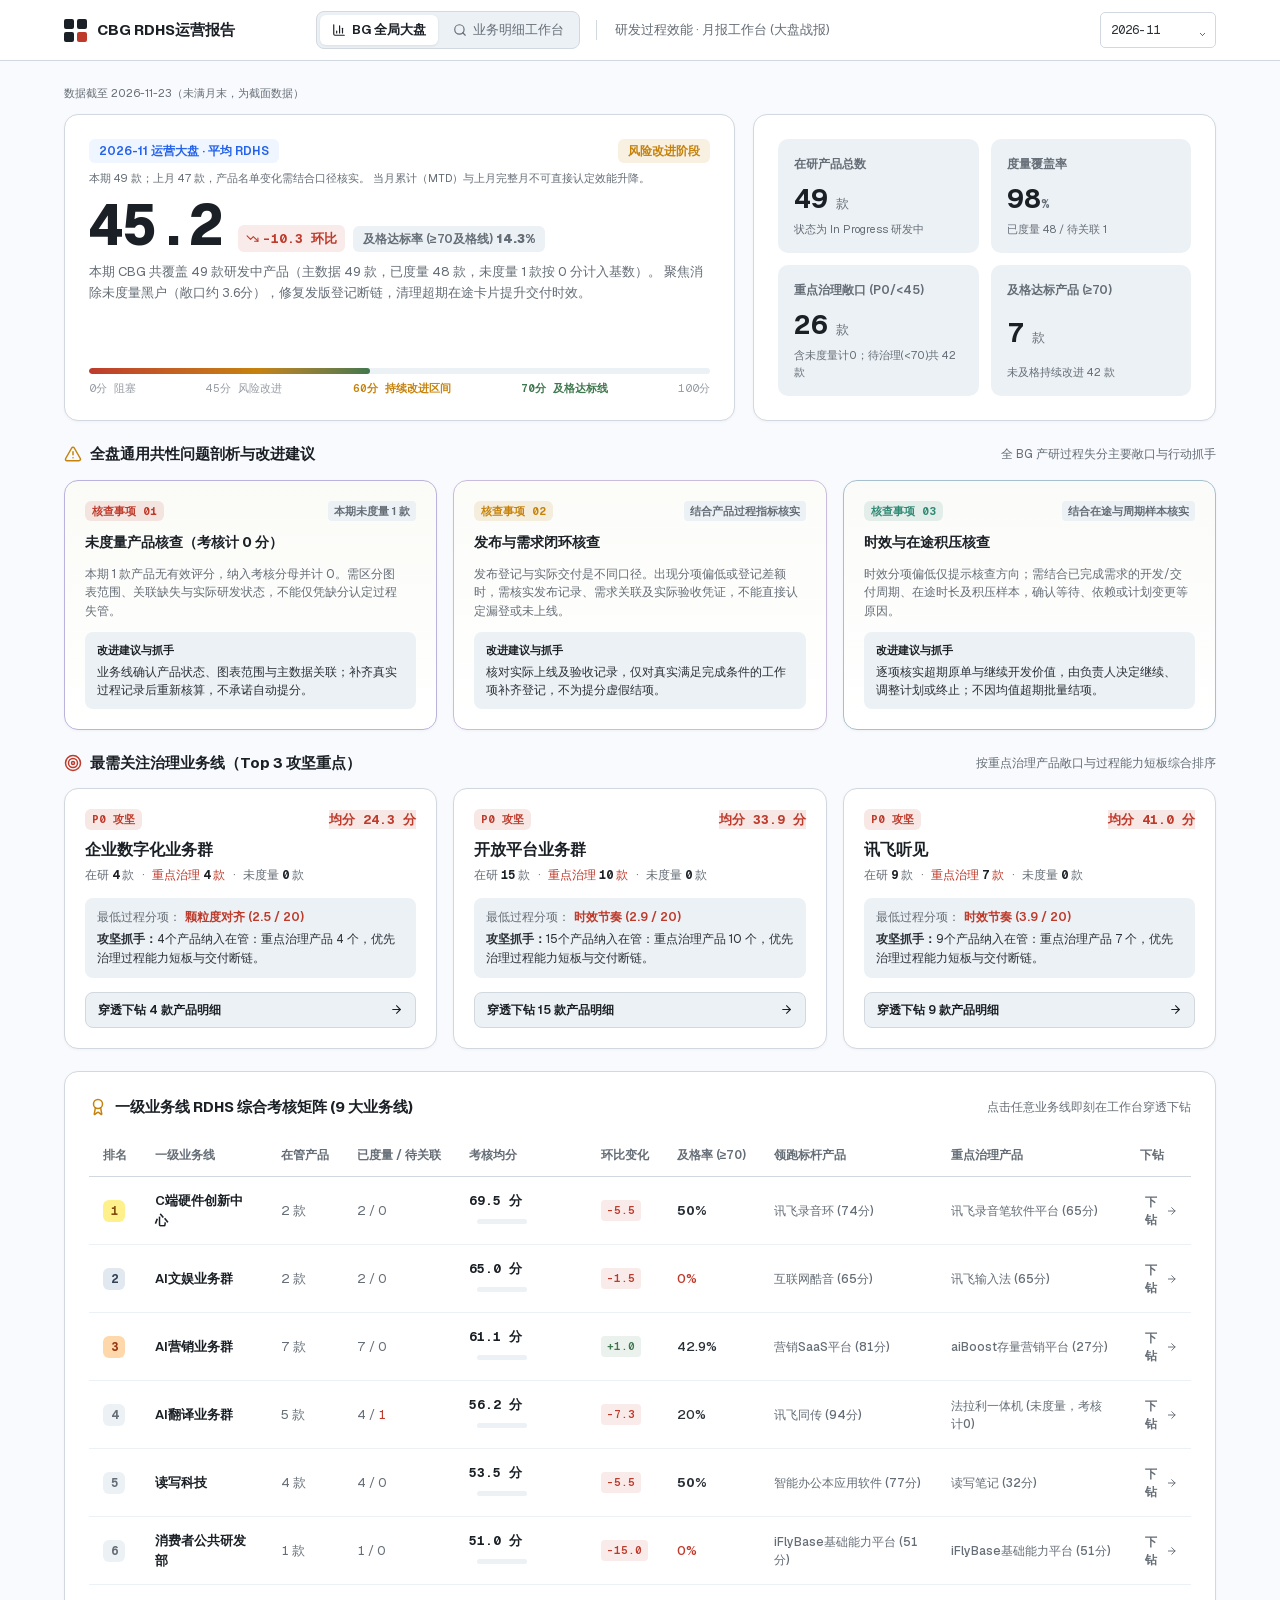
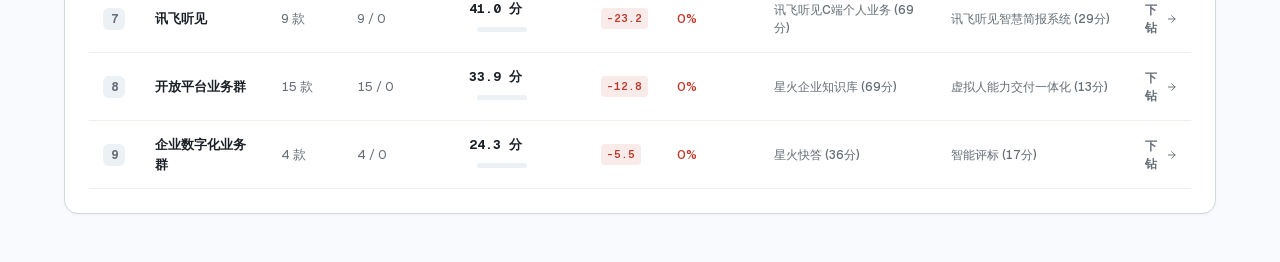
==== commit f98ec0ee: "feat: update unified Bento dashboard & streamlined workbench 2026-11-23" ====
--- a/index.html
+++ b/index.html
@@ -1,4 +1,4 @@
-<!DOCTYPE html><html lang="zh-CN"><head><meta charSet="utf-8"/><meta name="viewport" content="width=device-width, initial-scale=1"/><link rel="stylesheet" href="/cbg-rdhs-reports/_next/static/css/index.vjLlsWmL.css" data-rsc-css-href="/cbg-rdhs-reports/_next/static/css/index.vjLlsWmL.css" data-precedence="vite-rsc/importer-resources"/><link rel="modulepreload" fetchPriority="low" href="/cbg-rdhs-reports/_next/static/chunks/index-CBtjsovt.js"/><script src="/cbg-rdhs-reports/_next/static/chunks/rolldown-runtime-DwErUkmg.js" type="module" async=""></script><script src="/cbg-rdhs-reports/_next/static/chunks/framework-DVnzTCvI.js" type="module" async=""></script><link rel="modulepreload" href="/cbg-rdhs-reports/_next/static/chunks/layout-segment-context-DkatPHLm.js" crossorigin=""/><link rel="modulepreload" href="/cbg-rdhs-reports/_next/static/chunks/report-dashboard-BLEORAZJ.js" crossorigin=""/><title>CBG RDHS运营报告</title><meta name="description" content="消费者BG RDHS 月度运营报告、趋势分析与产品治理下钻。"/><meta property="og:title" content="CBG RDHS运营报告"/><meta property="og:description" content="消费者BG RDHS 月度运营报告、趋势分析与产品治理下钻。"/><meta property="og:type" content="website"/><meta property="og:locale" content="zh_CN"/><meta property="og:image" content="http://localhost:3000/cbg-rdhs-reports/og.png"/><meta property="og:image:width" content="1200"/><meta property="og:image:height" content="630"/><meta property="og:image:alt" content="RDHS 产研过程效能运营报告"/><meta name="twitter:card" content="summary_large_image"/><meta name="twitter:title" content="CBG RDHS运营报告"/><meta name="twitter:description" content="消费者BG RDHS 月度运营报告、趋势分析与产品治理下钻。"/><meta name="twitter:image" content="http://localhost:3000/cbg-rdhs-reports/og.png"/><link rel="shortcut icon" href="/cbg-rdhs-reports/favicon.png"/><link rel="icon" href="/cbg-rdhs-reports/favicon.png" sizes="96x96" type="image/png"/><script>Object.assign(((self[Symbol.for("vinext.navigationRuntime")]??={bootstrap:{routeManifest:null},functions:{}}).bootstrap.rsc??={rsc:[]}),{params:{},nav:{"pathname":"/","searchParams":[]}})</script><link rel="modulepreload" href="/cbg-rdhs-reports/_next/static/chunks/index-CBtjsovt.js" />
+<!DOCTYPE html><html lang="zh-CN"><head><meta charSet="utf-8"/><meta name="viewport" content="width=device-width, initial-scale=1"/><link rel="stylesheet" href="/cbg-rdhs-reports/_next/static/css/index.CLMt-Uwq.css" data-rsc-css-href="/cbg-rdhs-reports/_next/static/css/index.CLMt-Uwq.css" data-precedence="vite-rsc/importer-resources"/><link rel="modulepreload" fetchPriority="low" href="/cbg-rdhs-reports/_next/static/chunks/index-DzRo0wuH.js"/><script src="/cbg-rdhs-reports/_next/static/chunks/rolldown-runtime-DwErUkmg.js" type="module" async=""></script><script src="/cbg-rdhs-reports/_next/static/chunks/framework-DVnzTCvI.js" type="module" async=""></script><link rel="modulepreload" href="/cbg-rdhs-reports/_next/static/chunks/layout-segment-context-COl9aRUp.js" crossorigin=""/><link rel="modulepreload" href="/cbg-rdhs-reports/_next/static/chunks/report-dashboard-BLEORAZJ.js" crossorigin=""/><title>CBG RDHS运营报告</title><meta name="description" content="消费者BG RDHS 月度运营报告、趋势分析与产品治理下钻。"/><meta property="og:title" content="CBG RDHS运营报告"/><meta property="og:description" content="消费者BG RDHS 月度运营报告、趋势分析与产品治理下钻。"/><meta property="og:type" content="website"/><meta property="og:locale" content="zh_CN"/><meta property="og:image" content="http://localhost:3000/cbg-rdhs-reports/og.png"/><meta property="og:image:width" content="1200"/><meta property="og:image:height" content="630"/><meta property="og:image:alt" content="RDHS 产研过程效能运营报告"/><meta name="twitter:card" content="summary_large_image"/><meta name="twitter:title" content="CBG RDHS运营报告"/><meta name="twitter:description" content="消费者BG RDHS 月度运营报告、趋势分析与产品治理下钻。"/><meta name="twitter:image" content="http://localhost:3000/cbg-rdhs-reports/og.png"/><link rel="shortcut icon" href="/cbg-rdhs-reports/favicon.png"/><link rel="icon" href="/cbg-rdhs-reports/favicon.png" sizes="96x96" type="image/png"/><script>Object.assign(((self[Symbol.for("vinext.navigationRuntime")]??={bootstrap:{routeManifest:null},functions:{}}).bootstrap.rsc??={rsc:[]}),{params:{},nav:{"pathname":"/","searchParams":[]}})</script><link rel="modulepreload" href="/cbg-rdhs-reports/_next/static/chunks/index-DzRo0wuH.js" />
 <link rel="preload" href="/cbg-rdhs-reports/_next/static/_vinext_fonts/geist-8ac0455e797f/geist-98bbbccb.woff2" as="font" type="font/woff2" crossorigin />
 <link rel="preload" href="/cbg-rdhs-reports/_next/static/_vinext_fonts/geist-mono-00e989178794/geist-mono-013b2f2f.woff2" as="font" type="font/woff2" crossorigin />
 <style data-vinext-fonts>/* cyrillic-ext */
@@ -128,4 +128,4 @@
 
 .__variable_geist_mono_0jj8w1p { --font-geist-mono: 'Geist Mono', 'Geist Mono Fallback'; }
 </style>
-</head><body class="__variable_geist_066zmhp __variable_geist_mono_0jj8w1p antialiased"><div class="dashboardShell"><header class="topbar"><div class="topbarInner"><div class="brand"><span class="brandSymbol" aria-hidden="true"><i></i><i></i><i></i><i></i></span><span>CBG RDHS运营报告</span></div><div class="viewSwitcher" role="tablist" aria-label="视图模式切换"><button type="button" role="tab" aria-selected="true" class="viewTabBtn active"><svg xmlns="http://www.w3.org/2000/svg" width="14" height="14" viewBox="0 0 24 24" fill="none" stroke="currentColor" stroke-width="2" stroke-linecap="round" stroke-linejoin="round" class="lucide lucide-chart-column"><path d="M3 3v16a2 2 0 0 0 2 2h16"></path><path d="M18 17V9"></path><path d="M13 17V5"></path><path d="M8 17v-3"></path></svg><span>BG 全局大盘</span></button><button type="button" role="tab" aria-selected="false" class="viewTabBtn "><svg xmlns="http://www.w3.org/2000/svg" width="14" height="14" viewBox="0 0 24 24" fill="none" stroke="currentColor" stroke-width="2" stroke-linecap="round" stroke-linejoin="round" class="lucide lucide-search"><circle cx="11" cy="11" r="8"></circle><path d="m21 21-4.3-4.3"></path></svg><span>业务明细工作台</span></button></div><span class="contextLabel">研发过程效能 · 月报工作台<!-- --> (大盘战报)</span><span class="statusState srOnly">当月缓存已生成 · 可刷新</span><div class="barControls"><label class="selectWrap"><span class="srOnly">选择月报月份</span><select aria-label="选择月报月份"><option value="2026-11" selected="">2026-11</option><option value="2026-10">2026-10</option><option value="2026-09">2026-09</option><option value="2026-08">2026-08</option><option value="2026-07">2026-07</option><option value="2026-06">2026-06</option><option value="2026-05">2026-05</option><option value="2026-04">2026-04</option></select></label></div></div></header><main class="pageInner"><p class="dataAsOfNote">数据截至 2026-11-16（未满月末，为截面数据）</p><div class="viewPaneBg" style="display:block"><div class="bentoWarReportContainer"><div class="bentoGridRow"><div class="bentoCard bentoHero"><div><div class="heroMetaTop"><span class="periodChip">2026-11<!-- --> 运营大盘 · 平均 RDHS</span><span class="statusChip status-重点治理">重点治理阶段</span></div><p class="sourceNote">本期 <!-- -->47<!-- --> 款；<!-- -->上月 47 款，产品名单变化需结合口径核实。<!-- --> 当月累计（MTD）与上月完整月不可直接认定效能升降。</p><div class="heroScoreBlock"><div class="heroScoreNum">40.2</div><div class="heroMetaPills"><span class="heroDeltaPill deltaDown"><svg xmlns="http://www.w3.org/2000/svg" width="13" height="13" viewBox="0 0 24 24" fill="none" stroke="currentColor" stroke-width="2" stroke-linecap="round" stroke-linejoin="round" class="lucide lucide-trending-down"><polyline points="22 17 13.5 8.5 8.5 13.5 2 7"></polyline><polyline points="16 17 22 17 22 11"></polyline></svg>-15.4<!-- --> 环比</span><span class="heroPassPill">及格达标率 (≥70及格线) <b>6.4<!-- -->%</b></span></div></div><p class="heroSummaryText">本期 CBG 共覆盖 47 款研发中产品（主数据 47 款，已度量 47 款，未度量 0 款按 0 分计入基数）。<!-- --> <!-- -->聚焦消除未度量黑户（敞口约 3.6分），修复发版登记断链，清理超期在途卡片提升交付时效。</p></div><div><div class="scaleBar"><div class="scaleBarFill" style="width:40.2%"></div></div><div class="scaleLabels"><span>0分 阻塞</span><span>45分 风险改进</span><span class="scaleWarning">60分 持续改进区间</span><span class="scaleTarget">70分 及格达标线</span><span>100分</span></div></div></div><div class="bentoCard metricCapsulesGrid"><div class="metricCapsule"><div class="capsuleLabel">在研产品总数</div><div class="capsuleNum">47<span class="capsuleUnit"> 款</span></div><div class="capsuleDesc">状态为 In Progress 研发中</div></div><div class="metricCapsule"><div class="capsuleLabel">度量覆盖率</div><div class="capsuleNum textGreen">100<span class="capsuleUnit">%</span></div><div class="capsuleDesc">已度量 <!-- -->47<!-- --> / 待关联 <!-- -->0</div></div><div class="metricCapsule"><div class="capsuleLabel">重点治理敞口 (P0/&lt;45)</div><div class="capsuleNum textRed">30<span class="capsuleUnit"> 款</span></div><div class="capsuleDesc">含未度量计0；待治理(&lt;70)共 <!-- -->44<!-- --> 款</div></div><div class="metricCapsule"><div class="capsuleLabel">及格达标产品 (≥70)</div><div class="capsuleNum textGreen">3<span class="capsuleUnit"> 款</span></div><div class="capsuleDesc">未及格持续改进 <!-- -->44<!-- --> 款</div></div></div></div><div class="commonProblemsSection"><div class="sectionHeader"><div class="sectionTitle"><svg xmlns="http://www.w3.org/2000/svg" width="18" height="18" viewBox="0 0 24 24" fill="none" stroke="currentColor" stroke-width="2" stroke-linecap="round" stroke-linejoin="round" class="lucide lucide-triangle-alert textAmber"><path d="m21.73 18-8-14a2 2 0 0 0-3.48 0l-8 14A2 2 0 0 0 4 21h16a2 2 0 0 0 1.73-3"></path><path d="M12 9v4"></path><path d="M12 17h.01"></path></svg><span>全盘通用共性问题剖析与改进建议</span></div><span class="sectionSubtitle">全 BG 产研过程失分主要敞口与行动抓手</span></div><div class="commonProblemsGrid"><div class="problemCard cardBorderRed"><div class="problemCardHead"><span class="problemBadge badgeRed">核查事项 01</span><span class="problemImpactTag">本期未度量 <!-- -->0<!-- --> 款</span></div><strong class="problemCardTitle">未度量产品核查（考核计 0 分）</strong><p class="problemDesc">本期 <!-- -->0<!-- --> 款产品无有效评分，纳入考核分母并计 0。需区分图表范围、关联缺失与实际研发状态，不能仅凭缺分认定过程失管。</p><div class="problemActionBox"><span class="actionBadge">改进建议与抓手</span><p>业务线确认产品状态、图表范围与主数据关联；补齐真实过程记录后重新核算，不承诺自动提分。</p></div></div><div class="problemCard cardBorderAmber"><div class="problemCardHead"><span class="problemBadge badgeAmber">核查事项 02</span><span class="problemImpactTag">结合产品过程指标核实</span></div><strong class="problemCardTitle">发布与需求闭环核查</strong><p class="problemDesc">发布登记与实际交付是不同口径。出现分项偏低或登记差额时，需核实发布记录、需求关联及实际验收凭证，不能直接认定漏登或未上线。</p><div class="problemActionBox"><span class="actionBadge">改进建议与抓手</span><p>核对实际上线及验收记录，仅对真实满足完成条件的工作项补齐登记，不为提分虚假结项。</p></div></div><div class="problemCard cardBorderBlue"><div class="problemCardHead"><span class="problemBadge badgeBlue">核查事项 03</span><span class="problemImpactTag">结合在途与周期样本核实</span></div><strong class="problemCardTitle">时效与在途积压核查</strong><p class="problemDesc">时效分项偏低仅提示核查方向；需结合已完成需求的开发/交付周期、在途时长及积压样本，确认等待、依赖或计划变更等原因。</p><div class="problemActionBox"><span class="actionBadge">改进建议与抓手</span><p>逐项核实超期原单与继续开发价值，由负责人决定继续、调整计划或终止；不因均值超期批量结项。</p></div></div></div></div><div class="focusSectionWrap"><div class="sectionHeader"><div class="sectionTitle"><svg xmlns="http://www.w3.org/2000/svg" width="18" height="18" viewBox="0 0 24 24" fill="none" stroke="currentColor" stroke-width="2" stroke-linecap="round" stroke-linejoin="round" class="lucide lucide-target textRed"><circle cx="12" cy="12" r="10"></circle><circle cx="12" cy="12" r="6"></circle><circle cx="12" cy="12" r="2"></circle></svg><span>最需关注治理业务线（Top 3 攻坚重点）</span></div><span class="sectionSubtitle">按重点治理产品敞口与过程能力短板综合排序</span></div><div class="focusBentoGrid"><div class="focusBentoCard" role="button" tabindex="0"><div><div class="cardTop"><span class="priorityBadge priority-p0">P0<!-- --> 攻坚</span><span class="focusScore scoreTone-red">均分 <!-- -->22.5<!-- --> 分</span></div><div class="focusCardTitle">企业数字化业务群</div><div class="focusMetricChips"><span>在研 <b>4</b> 款</span><span>·</span><span class="textRed">重点治理 <b>4</b> 款</span><span>·</span><span>未度量 <b>0</b> 款</span></div></div><div class="focusBody"><div class="focusDimRow"><span class="dimLabel">最低过程分项：</span><span class="dimVal textRed">时效节奏 (1.8 / 20)</span></div><div class="focusActionText"><strong>攻坚抓手：</strong>4个产品纳入在管：重点治理产品 4 个，优先治理过程能力短板与交付断链。</div></div><button type="button" class="focusActionBtn"><span>穿透下钻 <!-- -->4<!-- --> 款产品明细</span><svg xmlns="http://www.w3.org/2000/svg" width="13" height="13" viewBox="0 0 24 24" fill="none" stroke="currentColor" stroke-width="2" stroke-linecap="round" stroke-linejoin="round" class="lucide lucide-arrow-right"><path d="M5 12h14"></path><path d="m12 5 7 7-7 7"></path></svg></button></div><div class="focusBentoCard" role="button" tabindex="0"><div><div class="cardTop"><span class="priorityBadge priority-p0">P0<!-- --> 攻坚</span><span class="focusScore scoreTone-red">均分 <!-- -->31.5<!-- --> 分</span></div><div class="focusCardTitle">开放平台业务群</div><div class="focusMetricChips"><span>在研 <b>14</b> 款</span><span>·</span><span class="textRed">重点治理 <b>11</b> 款</span><span>·</span><span>未度量 <b>0</b> 款</span></div></div><div class="focusBody"><div class="focusDimRow"><span class="dimLabel">最低过程分项：</span><span class="dimVal textRed">时效节奏 (3.0 / 20)</span></div><div class="focusActionText"><strong>攻坚抓手：</strong>14个产品纳入在管：重点治理产品 11 个，优先治理过程能力短板与交付断链。</div></div><button type="button" class="focusActionBtn"><span>穿透下钻 <!-- -->14<!-- --> 款产品明细</span><svg xmlns="http://www.w3.org/2000/svg" width="13" height="13" viewBox="0 0 24 24" fill="none" stroke="currentColor" stroke-width="2" stroke-linecap="round" stroke-linejoin="round" class="lucide lucide-arrow-right"><path d="M5 12h14"></path><path d="m12 5 7 7-7 7"></path></svg></button></div><div class="focusBentoCard" role="button" tabindex="0"><div><div class="cardTop"><span class="priorityBadge priority-p0">P0<!-- --> 攻坚</span><span class="focusScore scoreTone-red">均分 <!-- -->33.0<!-- --> 分</span></div><div class="focusCardTitle">C端硬件创新中心</div><div class="focusMetricChips"><span>在研 <b>2</b> 款</span><span>·</span><span class="textRed">重点治理 <b>2</b> 款</span><span>·</span><span>未度量 <b>0</b> 款</span></div></div><div class="focusBody"><div class="focusDimRow"><span class="dimLabel">最低过程分项：</span><span class="dimVal textRed">颗粒度对齐 (0.0 / 20)</span></div><div class="focusActionText"><strong>攻坚抓手：</strong>2个产品纳入在管：重点治理产品 2 个，优先治理过程能力短板与交付断链。</div></div><button type="button" class="focusActionBtn"><span>穿透下钻 <!-- -->2<!-- --> 款产品明细</span><svg xmlns="http://www.w3.org/2000/svg" width="13" height="13" viewBox="0 0 24 24" fill="none" stroke="currentColor" stroke-width="2" stroke-linecap="round" stroke-linejoin="round" class="lucide lucide-arrow-right"><path d="M5 12h14"></path><path d="m12 5 7 7-7 7"></path></svg></button></div></div></div><div class="tableContainer"><div class="sectionHeader tableHeader"><div class="sectionTitle"><svg xmlns="http://www.w3.org/2000/svg" width="18" height="18" viewBox="0 0 24 24" fill="none" stroke="currentColor" stroke-width="2" stroke-linecap="round" stroke-linejoin="round" class="lucide lucide-award textAmber"><path d="m15.477 12.89 1.515 8.526a.5.5 0 0 1-.81.47l-3.58-2.687a1 1 0 0 0-1.197 0l-3.586 2.686a.5.5 0 0 1-.81-.469l1.514-8.526"></path><circle cx="12" cy="8" r="6"></circle></svg><span>一级业务线 RDHS 综合考核矩阵 (9 大业务线)</span></div><span class="sectionSubtitle">点击任意业务线即刻在工作台穿透下钻</span></div><div class="tableScrollWrap"><table class="bentoTable"><thead><tr><th style="width:48px">排名</th><th>一级业务线</th><th>在管产品</th><th>已度量 / 待关联</th><th>考核均分</th><th>环比变化</th><th>及格率 (≥70)</th><th>领跑标杆产品</th><th>重点治理产品</th><th>下钻</th></tr></thead><tbody><tr class="bentoTableRow" tabindex="0"><td><span class="bentoRankBadge rankGold">1</span></td><td><span class="lineNameBold">AI文娱业务群</span></td><td>2<!-- --> 款</td><td>2<!-- --> /<!-- --> <span class="textMuted">0</span></td><td><span class="tableScoreNum" title="未舍入分: 56.000">56.0 分</span><span class="tableProgressBar"><i class="tableProgressFill" style="width:56%;background:var(--risk)"></i></span></td><td><span class="deltaBadge deltaDown">-10.5</span></td><td><span style="font-weight:500;color:var(--critical)">0<!-- -->%</span></td><td class="textLead">讯飞输入法 (63分)</td><td class="textLag">互联网酷音 (49分)</td><td><button type="button" class="drilldownActionBtn">下钻 <svg xmlns="http://www.w3.org/2000/svg" width="12" height="12" viewBox="0 0 24 24" fill="none" stroke="currentColor" stroke-width="2" stroke-linecap="round" stroke-linejoin="round" class="lucide lucide-arrow-right"><path d="M5 12h14"></path><path d="m12 5 7 7-7 7"></path></svg></button></td></tr><tr class="bentoTableRow" tabindex="0"><td><span class="bentoRankBadge rankSilver">2</span></td><td><span class="lineNameBold">AI翻译业务群</span></td><td>4<!-- --> 款</td><td>4<!-- --> /<!-- --> <span class="textMuted">0</span></td><td><span class="tableScoreNum" title="未舍入分: 55.750">55.8 分</span><span class="tableProgressBar"><i class="tableProgressFill" style="width:55.8%;background:var(--risk)"></i></span></td><td><span class="deltaBadge deltaDown">-7.7</span></td><td><span style="font-weight:500;color:var(--ink)">25<!-- -->%</span></td><td class="textLead">讯飞同传 (88分)</td><td class="textLag">讯飞AI眼镜 (28分)</td><td><button type="button" class="drilldownActionBtn">下钻 <svg xmlns="http://www.w3.org/2000/svg" width="12" height="12" viewBox="0 0 24 24" fill="none" stroke="currentColor" stroke-width="2" stroke-linecap="round" stroke-linejoin="round" class="lucide lucide-arrow-right"><path d="M5 12h14"></path><path d="m12 5 7 7-7 7"></path></svg></button></td></tr><tr class="bentoTableRow" tabindex="0"><td><span class="bentoRankBadge rankBronze">3</span></td><td><span class="lineNameBold">消费者公共研发部</span></td><td>1<!-- --> 款</td><td>1<!-- --> /<!-- --> <span class="textMuted">0</span></td><td><span class="tableScoreNum" title="未舍入分: 55.000">55.0 分</span><span class="tableProgressBar"><i class="tableProgressFill" style="width:55%;background:var(--risk)"></i></span></td><td><span class="deltaBadge deltaDown">-11.0</span></td><td><span style="font-weight:500;color:var(--critical)">0<!-- -->%</span></td><td class="textLead">iFlyBase基础能力平台 (55分)</td><td class="textLag">iFlyBase基础能力平台 (55分)</td><td><button type="button" class="drilldownActionBtn">下钻 <svg xmlns="http://www.w3.org/2000/svg" width="12" height="12" viewBox="0 0 24 24" fill="none" stroke="currentColor" stroke-width="2" stroke-linecap="round" stroke-linejoin="round" class="lucide lucide-arrow-right"><path d="M5 12h14"></path><path d="m12 5 7 7-7 7"></path></svg></button></td></tr><tr class="bentoTableRow" tabindex="0"><td><span class="bentoRankBadge rankDefault">4</span></td><td><span class="lineNameBold">AI营销业务群</span></td><td>7<!-- --> 款</td><td>7<!-- --> /<!-- --> <span class="textMuted">0</span></td><td><span class="tableScoreNum" title="未舍入分: 53.286">53.3 分</span><span class="tableProgressBar"><i class="tableProgressFill" style="width:53.3%;background:var(--risk)"></i></span></td><td><span class="deltaBadge deltaDown">-6.9</span></td><td><span style="font-weight:500;color:var(--ink)">28.6<!-- -->%</span></td><td class="textLead">海外媒体代理解决方案 (81分)</td><td class="textLag">aiBoost存量营销平台 (17分)</td><td><button type="button" class="drilldownActionBtn">下钻 <svg xmlns="http://www.w3.org/2000/svg" width="12" height="12" viewBox="0 0 24 24" fill="none" stroke="currentColor" stroke-width="2" stroke-linecap="round" stroke-linejoin="round" class="lucide lucide-arrow-right"><path d="M5 12h14"></path><path d="m12 5 7 7-7 7"></path></svg></button></td></tr><tr class="bentoTableRow" tabindex="0"><td><span class="bentoRankBadge rankDefault">5</span></td><td><span class="lineNameBold">读写科技</span></td><td>4<!-- --> 款</td><td>4<!-- --> /<!-- --> <span class="textMuted">0</span></td><td><span class="tableScoreNum" title="未舍入分: 47.750">47.8 分</span><span class="tableProgressBar"><i class="tableProgressFill" style="width:47.8%;background:var(--risk)"></i></span></td><td><span class="deltaBadge deltaDown">-11.2</span></td><td><span style="font-weight:500;color:var(--critical)">0<!-- -->%</span></td><td class="textLead">智能办公本应用软件 (69分)</td><td class="textLag">读写笔记 (32分)</td><td><button type="button" class="drilldownActionBtn">下钻 <svg xmlns="http://www.w3.org/2000/svg" width="12" height="12" viewBox="0 0 24 24" fill="none" stroke="currentColor" stroke-width="2" stroke-linecap="round" stroke-linejoin="round" class="lucide lucide-arrow-right"><path d="M5 12h14"></path><path d="m12 5 7 7-7 7"></path></svg></button></td></tr><tr class="bentoTableRow" tabindex="0"><td><span class="bentoRankBadge rankDefault">6</span></td><td><span class="lineNameBold">讯飞听见</span></td><td>9<!-- --> 款</td><td>9<!-- --> /<!-- --> <span class="textMuted">0</span></td><td><span class="tableScoreNum" title="未舍入分: 37.556">37.6 分</span><span class="tableProgressBar"><i class="tableProgressFill" style="width:37.6%;background:var(--critical)"></i></span></td><td><span class="deltaBadge deltaDown">-26.7</span></td><td><span style="font-weight:500;color:var(--critical)">0<!-- -->%</span></td><td class="textLead">讯飞听见C端个人业务 (67分)</td><td class="textLag">讯飞听见智慧简报系统 (13分)</td><td><button type="button" class="drilldownActionBtn">下钻 <svg xmlns="http://www.w3.org/2000/svg" width="12" height="12" viewBox="0 0 24 24" fill="none" stroke="currentColor" stroke-width="2" stroke-linecap="round" stroke-linejoin="round" class="lucide lucide-arrow-right"><path d="M5 12h14"></path><path d="m12 5 7 7-7 7"></path></svg></button></td></tr><tr class="bentoTableRow" tabindex="0"><td><span class="bentoRankBadge rankDefault">7</span></td><td><span class="lineNameBold">C端硬件创新中心</span></td><td>2<!-- --> 款</td><td>2<!-- --> /<!-- --> <span class="textMuted">0</span></td><td><span class="tableScoreNum" title="未舍入分: 33.000">33.0 分</span><span class="tableProgressBar"><i class="tableProgressFill" style="width:33%;background:var(--critical)"></i></span></td><td><span class="deltaBadge deltaDown">-42.0</span></td><td><span style="font-weight:500;color:var(--critical)">0<!-- -->%</span></td><td class="textLead">讯飞录音环 (34分)</td><td class="textLag">讯飞录音笔软件平台 (32分)</td><td><button type="button" class="drilldownActionBtn">下钻 <svg xmlns="http://www.w3.org/2000/svg" width="12" height="12" viewBox="0 0 24 24" fill="none" stroke="currentColor" stroke-width="2" stroke-linecap="round" stroke-linejoin="round" class="lucide lucide-arrow-right"><path d="M5 12h14"></path><path d="m12 5 7 7-7 7"></path></svg></button></td></tr><tr class="bentoTableRow" tabindex="0"><td><span class="bentoRankBadge rankDefault">8</span></td><td><span class="lineNameBold">开放平台业务群</span></td><td>14<!-- --> 款</td><td>14<!-- --> /<!-- --> <span class="textMuted">0</span></td><td><span class="tableScoreNum" title="未舍入分: 31.500">31.5 分</span><span class="tableProgressBar"><i class="tableProgressFill" style="width:31.5%;background:var(--critical)"></i></span></td><td><span class="deltaBadge deltaDown">-15.2</span></td><td><span style="font-weight:500;color:var(--critical)">0<!-- -->%</span></td><td class="textLead">星火企业知识库 (69分)</td><td class="textLag">虚拟人能力交付一体化 (13分)</td><td><button type="button" class="drilldownActionBtn">下钻 <svg xmlns="http://www.w3.org/2000/svg" width="12" height="12" viewBox="0 0 24 24" fill="none" stroke="currentColor" stroke-width="2" stroke-linecap="round" stroke-linejoin="round" class="lucide lucide-arrow-right"><path d="M5 12h14"></path><path d="m12 5 7 7-7 7"></path></svg></button></td></tr><tr class="bentoTableRow" tabindex="0"><td><span class="bentoRankBadge rankDefault">9</span></td><td><span class="lineNameBold">企业数字化业务群</span></td><td>4<!-- --> 款</td><td>4<!-- --> /<!-- --> <span class="textMuted">0</span></td><td><span class="tableScoreNum" title="未舍入分: 22.500">22.5 分</span><span class="tableProgressBar"><i class="tableProgressFill" style="width:22.5%;background:var(--critical)"></i></span></td><td><span class="deltaBadge deltaDown">-7.2</span></td><td><span style="font-weight:500;color:var(--critical)">0<!-- -->%</span></td><td class="textLead">星火快答 (42分)</td><td class="textLag">星火标翼 (13分)</td><td><button type="button" class="drilldownActionBtn">下钻 <svg xmlns="http://www.w3.org/2000/svg" width="12" height="12" viewBox="0 0 24 24" fill="none" stroke="currentColor" stroke-width="2" stroke-linecap="round" stroke-linejoin="round" class="lucide lucide-arrow-right"><path d="M5 12h14"></path><path d="m12 5 7 7-7 7"></path></svg></button></td></tr></tbody></table></div></div></div></div><div class="viewPaneWorkbench" style="display:none"><section class="workstation" id="product-workbench" aria-label="产品治理工作台"><div class="workstationNavHeader"><div class="navLeft"><button type="button" class="backBtnPill"><svg xmlns="http://www.w3.org/2000/svg" width="13" height="13" viewBox="0 0 24 24" fill="none" stroke="currentColor" stroke-width="2" stroke-linecap="round" stroke-linejoin="round" class="lucide lucide-arrow-left"><path d="m12 19-7-7 7-7"></path><path d="M19 12H5"></path></svg><span>返回 BG 全局大盘</span></button><span class="navDivider"></span><span class="currentLineTitle">全在研产品治理工作台</span><div class="lineMetricsSummary"><span>覆盖全 BG 共 <b>47<!-- --> 款在研产品</b></span></div></div><div class="navRight"><button type="button" class="shareUrlBtn " title="复制当前业务线工作台链接"><svg xmlns="http://www.w3.org/2000/svg" width="13" height="13" viewBox="0 0 24 24" fill="none" stroke="currentColor" stroke-width="2" stroke-linecap="round" stroke-linejoin="round" class="lucide lucide-share2"><circle cx="18" cy="5" r="3"></circle><circle cx="6" cy="12" r="3"></circle><circle cx="18" cy="19" r="3"></circle><line x1="8.59" x2="15.42" y1="13.51" y2="17.49"></line><line x1="15.41" x2="8.59" y1="6.51" y2="10.49"></line></svg><span>分享工作台</span></button></div></div><div class="workspace"><div class="productBrowser"><div class="filters"><label class="search"><svg xmlns="http://www.w3.org/2000/svg" width="16" height="16" viewBox="0 0 24 24" fill="none" stroke="currentColor" stroke-width="1.8" stroke-linecap="round" stroke-linejoin="round" class="lucide lucide-search" aria-hidden="true"><circle cx="11" cy="11" r="8"></circle><path d="m21 21-4.3-4.3"></path></svg><span class="srOnly">搜索产品、一级业务线或二级业务线</span><input type="search" placeholder="搜索产品 / 一级 / 二级业务线" value=""/></label><select class="filterSelect lineFilterSelect" aria-label="按业务线筛选"><option value="全部业务线" selected="">全部业务线</option><option value="开放平台业务群">开放平台业务群<!-- --> (<!-- -->14<!-- -->款)</option><option value="讯飞听见">讯飞听见<!-- --> (<!-- -->9<!-- -->款)</option><option value="AI营销业务群">AI营销业务群<!-- --> (<!-- -->7<!-- -->款)</option><option value="读写科技">读写科技<!-- --> (<!-- -->4<!-- -->款)</option><option value="企业数字化业务群">企业数字化业务群<!-- --> (<!-- -->4<!-- -->款)</option><option value="AI翻译业务群">AI翻译业务群<!-- --> (<!-- -->4<!-- -->款)</option><option value="AI文娱业务群">AI文娱业务群<!-- --> (<!-- -->2<!-- -->款)</option><option value="C端硬件创新中心">C端硬件创新中心<!-- --> (<!-- -->2<!-- -->款)</option><option value="消费者公共研发部">消费者公共研发部<!-- --> (<!-- -->1<!-- -->款)</option></select><select class="filterSelect" aria-label="按治理分档筛选"><option value="全部分档" selected="">全部治理分档</option><option value="重点治理">重点治理</option><option value="风险改进">风险改进</option><option value="持续优化">持续优化</option><option value="常规跟踪">常规跟踪</option></select><label class="check"><input type="checkbox"/><span>仅未度量</span></label></div><div class="listStatus" aria-live="polite"><span>当前展示 <b class="mono">1<!-- -->-<!-- -->10</b> / <!-- -->47<!-- --> 个</span><span>每页 <!-- -->10<!-- --> 个</span></div><div class="productList"><div><button type="button" class="productRow "><span><span class="productName">星火标翼</span><span class="productLine">企业数字化业务群 / 数字员工</span></span><span class="productStats"><span class="score critical">13.0</span><span class="participantCount track">有效参与人数 <!-- -->1<small>人</small></span></span><span class="productBottom"><span class="process">链路闭环得分</span><span class="badge critical">重点治理</span></span></button></div><div><button type="button" class="productRow "><span><span class="productName">虚拟人能力交付一体化</span><span class="productLine">开放平台业务群 / 虚拟人平台</span></span><span class="productStats"><span class="score critical">13.0</span><span class="participantCount track">有效参与人数 <!-- -->3<small>人</small></span></span><span class="productBottom"><span class="process">链路闭环得分</span><span class="badge critical">重点治理</span></span></button></div><div><button type="button" class="productRow "><span><span class="productName">讯飞听见智慧简报系统</span><span class="productLine">讯飞听见 / 会议办公</span></span><span class="productStats"><span class="score critical">13.0</span><span class="participantCount track">有效参与人数 <!-- -->10<small>人</small></span></span><span class="productBottom"><span class="process">链路闭环得分</span><span class="badge critical">重点治理</span></span></button></div><div><button type="button" class="productRow "><span><span class="productName">营销数字人</span><span class="productLine">开放平台业务群 / 虚拟人平台</span></span><span class="productStats"><span class="score critical">13.0</span><span class="participantCount track">有效参与人数 <!-- -->2<small>人</small></span></span><span class="productBottom"><span class="process">链路闭环得分</span><span class="badge critical">重点治理</span></span></button></div><div><button type="button" class="productRow "><span><span class="productName">交互SaaS平台</span><span class="productLine">开放平台业务群 / 虚拟人平台</span></span><span class="productStats"><span class="score critical">15.0</span><span class="participantCount track">有效参与人数 <!-- -->7<small>人</small></span></span><span class="productBottom"><span class="process">链路闭环得分</span><span class="badge critical">重点治理</span></span></button></div><div><button type="button" class="productRow "><span><span class="productName">智能评标</span><span class="productLine">企业数字化业务群 / 数字员工</span></span><span class="productStats"><span class="score critical">17.0</span><span class="participantCount track">有效参与人数 <!-- -->2<small>人</small></span></span><span class="productBottom"><span class="process">链路闭环得分</span><span class="badge critical">重点治理</span></span></button></div><div><button type="button" class="productRow "><span><span class="productName">aiBoost存量营销平台</span><span class="productLine">AI营销业务群 / 数据增值</span></span><span class="productStats"><span class="score critical">17.0</span><span class="participantCount track">有效参与人数 <!-- -->5<small>人</small></span></span><span class="productBottom"><span class="process">链路闭环得分</span><span class="badge critical">重点治理</span></span></button></div><div><button type="button" class="productRow "><span><span class="productName">星火数字员工平台</span><span class="productLine">企业数字化业务群 / 数字员工</span></span><span class="productStats"><span class="score critical">18.0</span><span class="participantCount track">有效参与人数 <!-- -->13<small>人</small></span></span><span class="productBottom"><span class="process">链路闭环得分</span><span class="badge critical">重点治理</span></span></button></div><div><button type="button" class="productRow "><span><span class="productName">讯飞智作</span><span class="productLine">开放平台业务群 / 虚拟人平台</span></span><span class="productStats"><span class="score critical">20.0</span><span class="participantCount track">有效参与人数 <!-- -->10<small>人</small></span></span><span class="productBottom"><span class="process">链路闭环得分</span><span class="badge critical">重点治理</span></span></button></div><div><button type="button" class="productRow "><span><span class="productName">机器人超脑平台</span><span class="productLine">开放平台业务群 / AI交互</span></span><span class="productStats"><span class="score critical">24.0</span><span class="participantCount track">有效参与人数 <!-- -->4<small>人</small></span></span><span class="productBottom"><span class="process">颗粒度对齐度</span><span class="badge critical">重点治理</span></span></button></div></div><nav class="pagination" aria-label="产品列表分页"><button class="pageNav" type="button" title="上一页" aria-label="上一页" disabled=""><svg xmlns="http://www.w3.org/2000/svg" width="15" height="15" viewBox="0 0 24 24" fill="none" stroke="currentColor" stroke-width="1.8" stroke-linecap="round" stroke-linejoin="round" class="lucide lucide-chevron-left"><path d="m15 18-6-6 6-6"></path></svg></button><div class="pageNumbers"><button class="pageNumber active" type="button" aria-label="第 1 页" aria-current="page">1</button><button class="pageNumber " type="button" aria-label="第 2 页">2</button><button class="pageNumber " type="button" aria-label="第 3 页">3</button><button class="pageNumber " type="button" aria-label="第 4 页">4</button><button class="pageNumber " type="button" aria-label="第 5 页">5</button></div><button class="pageNav" type="button" title="下一页" aria-label="下一页"><svg xmlns="http://www.w3.org/2000/svg" width="15" height="15" viewBox="0 0 24 24" fill="none" stroke="currentColor" stroke-width="1.8" stroke-linecap="round" stroke-linejoin="round" class="lucide lucide-chevron-right"><path d="m9 18 6-6-6-6"></path></svg></button></nav></div><aside class="detail"><div class="detailEmpty"><svg xmlns="http://www.w3.org/2000/svg" width="30" height="30" viewBox="0 0 24 24" fill="none" stroke="currentColor" stroke-width="1.6" stroke-linecap="round" stroke-linejoin="round" class="lucide lucide-book-open-check"><path d="M12 21V7"></path><path d="m16 12 2 2 4-4"></path><path d="M22 6V4a1 1 0 0 0-1-1h-5a4 4 0 0 0-4 4 4 4 0 0 0-4-4H3a1 1 0 0 0-1 1v13a1 1 0 0 0 1 1h6a3 3 0 0 1 3 3 3 3 0 0 1 3-3h6a1 1 0 0 0 1-1v-1.3"></path></svg><strong>选择产品，查看治理动作</strong><span>最低过程项、主要问题和建议动作会在这里展开。</span></div></aside></div></section><section class="auditBand" aria-label="数据质量审计" style="margin-top:24px"><div class="auditTitle"><svg xmlns="http://www.w3.org/2000/svg" width="16" height="16" viewBox="0 0 24 24" fill="none" stroke="currentColor" stroke-width="1.8" stroke-linecap="round" stroke-linejoin="round" class="lucide lucide-database"><ellipse cx="12" cy="5" rx="9" ry="3"></ellipse><path d="M3 5V19A9 3 0 0 0 21 19V5"></path><path d="M3 12A9 3 0 0 0 21 12"></path></svg><span>数据质量审计</span><strong><svg xmlns="http://www.w3.org/2000/svg" width="14" height="14" viewBox="0 0 24 24" fill="none" stroke="currentColor" stroke-width="1.8" stroke-linecap="round" stroke-linejoin="round" class="lucide lucide-circle-check"><circle cx="12" cy="12" r="10"></circle><path d="m9 12 2 2 4-4"></path></svg>已通过发布校验</strong></div><dl class="auditMetrics"><div><dt>原始行</dt><dd>730</dd></div><div><dt>有效度量</dt><dd>73</dd></div><div><dt>研发中产品</dt><dd>47</dd></div><div><dt>未度量/待关联</dt><dd>0</dd></div><div><dt>排除测试业务线</dt><dd>2</dd></div><div><dt>排除交付定制</dt><dd>23</dd></div><div><dt>源哈希</dt><dd title="c9238585b4a557ece78707f36ce88ff6c22dd1a674503c1644e7e5b17a2a14c9">c9238585b4</dd></div></dl></section></div></main></div><script type="module" src="/cbg-rdhs-reports/_next/static/chunks/index-CBtjsovt.js" id="_R_" async=""></script><script>((self[Symbol.for("vinext.navigationRuntime")]??={bootstrap:{routeManifest:null},functions:{}}).bootstrap.rsc??={rsc:[]}).rsc.push("2:I[\"8c0f216c4604\",[],\"Children\",1]\n")</script><script>((self[Symbol.for("vinext.navigationRuntime")]??={bootstrap:{routeManifest:null},functions:{}}).bootstrap.rsc??={rsc:[]}).rsc.push("3:I[\"593f344dc510\",[],\"GlobalErrorBoundary\",1]\n")</script><script>((self[Symbol.for("vinext.navigationRuntime")]??={bootstrap:{routeManifest:null},functions:{}}).bootstrap.rsc??={rsc:[]}).rsc.push("4:I[\"0b874ad30386\",[],\"default\",1]\n")</script><script>((self[Symbol.for("vinext.navigationRuntime")]??={bootstrap:{routeManifest:null},functions:{}}).bootstrap.rsc??={rsc:[]}).rsc.push("5:I[\"593f344dc510\",[],\"ErrorBoundary\",1]\n")</script><script>((self[Symbol.for("vinext.navigationRuntime")]??={bootstrap:{routeManifest:null},functions:{}}).bootstrap.rsc??={rsc:[]}).rsc.push("6:I[\"15c18cfaeeff\",[],\"LayoutSegmentProvider\",1]\n")</script><script>((self[Symbol.for("vinext.navigationRuntime")]??={bootstrap:{routeManifest:null},functions:{}}).bootstrap.rsc??={rsc:[]}).rsc.push("7:I[\"8c0f216c4604\",[],\"Slot\",1]\n")</script><script>((self[Symbol.for("vinext.navigationRuntime")]??={bootstrap:{routeManifest:null},functions:{}}).bootstrap.rsc??={rsc:[]}).rsc.push("8:I[\"9276801271d6\",[],\"AppRouterScrollTarget\",1]\n")</script><script>((self[Symbol.for("vinext.navigationRuntime")]??={bootstrap:{routeManifest:null},functions:{}}).bootstrap.rsc??={rsc:[]}).rsc.push("9:I[\"593f344dc510\",[],\"RedirectBoundary\",1]\n")</script><script>((self[Symbol.for("vinext.navigationRuntime")]??={bootstrap:{routeManifest:null},functions:{}}).bootstrap.rsc??={rsc:[]}).rsc.push(":HL[\"/cbg-rdhs-reports/_next/static/css/index.vjLlsWmL.css\",\"style\"     ]\n")</script><script>((self[Symbol.for("vinext.navigationRuntime")]??={bootstrap:{routeManifest:null},functions:{}}).bootstrap.rsc??={rsc:[]}).rsc.push("0:{\"__route\":\"route:/\",\"__interceptionContext\":null,\"__layoutIds\":[\"layout:/\"],\"__rootLayout\":\"/\",\"__sourcePage\":\"/page\",\"page:/\":\"$L1\",\"layout:/\":[[[[\"$\",\"link\",\"css:/cbg-rdhs-reports/_next/static/css/index.vjLlsWmL.css\",{\"rel\":\"stylesheet\",\"precedence\":\"vite-rsc/importer-resources\",\"href\":\"/cbg-rdhs-reports/_next/static/css/index.vjLlsWmL.css\",\"data-rsc-css-href\":\"/cbg-rdhs-reports/_next/static/css/index.vjLlsWmL.css\"}],\"$undefined\"],[\"$\",\"html\",null,{\"lang\":\"zh-CN\",\"children\":[\"$\",\"body\",null,{\"className\":\"__variable_geist_066zmhp __variable_geist_mono_0jj8w1p antialiased\",\"children\":[\"$\",\"$L2\",null,{}]}]}]],null],\"route:/\":[[[\"$\",\"meta\",null,{\"charSet\":\"utf-8\"}],[[\"$\",\"title\",\"0\",{\"children\":\"CBG RDHS运营报告\"}],[\"$\",\"meta\",\"1\",{\"name\":\"description\",\"content\":\"消费者BG RDHS 月度运营报告、趋势分析与产品治理下钻。\"}],[\"$\",\"meta\",\"2\",{\"property\":\"og:title\",\"content\":\"CBG RDHS运营报告\"}],[\"$\",\"meta\",\"3\",{\"property\":\"og:description\",\"content\":\"消费者BG RDHS 月度运营报告、趋势分析与产品治理下钻。\"}],[\"$\",\"meta\",\"4\",{\"property\":\"og:type\",\"content\":\"website\"}],[\"$\",\"meta\",\"5\",{\"property\":\"og:locale\",\"content\":\"zh_CN\"}],[\"$\",\"meta\",\"6\",{\"property\":\"og:image\",\"content\":\"http://localhost:3000/cbg-rdhs-reports/og.png\"}],[\"$\",\"meta\",\"7\",{\"property\":\"og:image:width\",\"content\":\"1200\"}],[\"$\",\"meta\",\"8\",{\"property\":\"og:image:height\",\"content\":\"630\"}],[\"$\",\"meta\",\"9\",{\"property\":\"og:image:alt\",\"content\":\"RDHS 产研过程效能运营报告\"}],[\"$\",\"meta\",\"10\",{\"name\":\"twitter:card\",\"content\":\"summary_large_image\"}],[\"$\",\"meta\",\"11\",{\"name\":\"twitter:title\",\"content\":\"CBG RDHS运营报告\"}],[\"$\",\"meta\",\"12\",{\"name\":\"twitter:description\",\"content\":\"消费者BG RDHS 月度运营报告、趋势分析与产品治理下钻。\"}],[\"$\",\"meta\",\"13\",{\"name\":\"twitter:image\",\"content\":\"http://localhost:3000/cbg-rdhs-reports/og.png\"}],[\"$\",\"link\",\"14\",{\"rel\":\"shortcut icon\",\"href\":\"/cbg-rdhs-reports/favicon.png\"}],[\"$\",\"link\",\"15\",{\"rel\":\"icon\",\"href\":\"/cbg-rdhs-reports/favicon.png\",\"sizes\":\"96x96\",\"type\":\"image/png\"}]],[[\"$\",\"meta\",\"0\",{\"name\":\"viewport\",\"content\":\"width=device-width, initial-scale=1\"}]]],[\"$\",\"$L3\",null,{\"fallback\":\"$4\",\"children\":[\"$\",\"$L5\",null,{\"fallback\":\"$4\",\"children\":[\"$\",\"$L6\",null,{\"providerId\":\"layout:/\",\"segmentMap\":{\"children\":[]},\"children\":[\"$\",\"$L7\",null,{\"id\":\"layout:/\",\"parallelSlots\":\"$undefined\",\"children\":[\"$\",\"$L8\",null,{\"children\":[\"$\",\"$L9\",null,{\"children\":[[\"$\",\"$L6\",null,{\"providerId\":\"page:/\",\"segmentMap\":{\"children\":[\"__PAGE__\"]},\"children\":[\"$\",\"$L7\",null,{\"id\":\"page:/\"}]}],null]}]}]}]}]}]}],null,null],\"__layoutFlags\":{\"layout:/\":\"s\"},\"__artifactCompatibility\":{\"schemaVersion\":1,\"graphVersion\":\"app-route-graph:1177fd80f83fa7b0\",\"deploymentVersion\":\"72434707-1b8f-49dd-811f-843db8a18c45\",\"appElementsSchemaVersion\":1,\"rscPayloadSchemaVersion\":1,\"rootBoundaryId\":\"/\",\"renderEpoch\":null},\"__renderObservation\":{\"schemaVersion\":1,\"output\":{\"kind\":\"app-rsc\",\"mountedSlotsFingerprint\":null,\"renderEpoch\":null,\"rootBoundaryId\":\"/\",\"routeId\":\"route:/\"},\"completeness\":\"partial\",\"boundaryOutcome\":{\"kind\":\"unknown\"},\"requestApis\":[{\"kind\":\"connection\",\"status\":\"unknown\"},{\"kind\":\"cookies\",\"status\":\"unknown\"},{\"kind\":\"draftMode\",\"status\":\"unknown\"},{\"kind\":\"headers\",\"status\":\"unknown\"},{\"kind\":\"params\",\"status\":\"unknown\"},{\"kind\":\"searchParams\",\"status\":\"unknown\"}],\"dynamicFetches\":[],\"cacheTags\":[\"/\",\"_N_T_/\",\"_N_T_/index\",\"_N_T_/layout\",\"_N_T_/page\"],\"pathTags\":[\"/\"],\"cacheability\":\"unknown\",\"downgrade\":{\"target\":\"freshRender\",\"reasons\":[{\"code\":\"CP_DOWNGRADE_CACHEABILITY_UNKNOWN\",\"target\":\"freshRender\"},{\"code\":\"CP_DOWNGRADE_INCOMPLETE_OBSERVATION\",\"completeness\":\"partial\",\"target\":\"freshRender\"},{\"code\":\"CP_DOWNGRADE_UNKNOWN_REQUEST_API\",\"requestApi\":\"connection\",\"target\":\"freshRender\"},{\"code\":\"CP_DOWNGRADE_UNKNOWN_REQUEST_API\",\"requestApi\":\"cookies\",\"target\":\"freshRender\"},{\"code\":\"CP_DOWNGRADE_UNKNOWN_REQUEST_API\",\"requestApi\":\"draftMode\",\"target\":\"freshRender\"},{\"code\":\"CP_DOWNGRADE_UNKNOWN_REQUEST_API\",\"requestApi\":\"headers\",\"target\":\"freshRender\"},{\"code\":\"CP_DOWNGRADE_UNKNOWN_REQUEST_API\",\"requestApi\":\"params\",\"target\":\"freshRender\"},{\"code\":\"CP_DOWNGRADE_UNKNOWN_REQUEST_API\",\"requestApi\":\"searchParams\",\"target\":\"freshRender\"}],\"fallback\":{\"kind\":\"breakerFallback\",\"code\":\"CP_PRIVATE_DYNAMIC_DOWNGRADE\",\"mode\":\"renderFresh\",\"scope\":\"affectedOutput\",\"fields\":{\"reasonCodes\":[\"CP_DOWNGRADE_CACHEABILITY_UNKNOWN\",\"CP_DOWNGRADE_INCOMPLETE_OBSERVATION\",\"CP_DOWNGRADE_UNKNOWN_REQUEST_API\",\"CP_DOWNGRADE_UNKNOWN_REQUEST_API\",\"CP_DOWNGRADE_UNKNOWN_REQUEST_API\",\"CP_DOWNGRADE_UNKNOWN_REQUEST_API\",\"CP_DOWNGRADE_UNKNOWN_REQUEST_API\",\"CP_DOWNGRADE_UNKNOWN_REQUEST_API\"],\"target\":\"freshRender\"}},\"isPublicCacheCandidate\":false}}}\n")</script><script>((self[Symbol.for("vinext.navigationRuntime")]??={bootstrap:{routeManifest:null},functions:{}}).bootstrap.rsc??={rsc:[]}).rsc.push("a:I[\"ffaf59c263bb\",[],\"ReportDashboard\",1]\n")</script><script>((self[Symbol.for("vinext.navigationRuntime")]??={bootstrap:{routeManifest:null},functions:{}}).bootstrap.rsc??={rsc:[]}).rsc.push("1:[\"$\",\"$La\",null,{\"initialSnapshots\":[{\"schemaVersion\":1,\"cadence\":\"monthly\",\"periodKey\":\"2026-04\",\"asOf\":\"2026-04-30\",\"fetchedAt\":\"2026-08-19T14:03:13+08:00\",\"source\":{\"chartId\":\"7659608529799496565\",\"chartName\":\"【上月】产研健康度得分(RDHS) By 产品\",\"sha256\":\"084a50e56313f63c99e748c017a5ebeebff6451f19bf7553dcc2df4d6e57728a\"},\"audit\":{\"rawRowCount\":405,\"acceptedRowCount\":46,\"zeroScoreRowCount\":359,\"emptyDimensionRowCount\":0,\"researchProductCount\":61,\"measuredProductCount\":45,\"unmeasuredProductCount\":16,\"excludedTestBusinessLineCount\":2,\"excludedProductAttributeCount\":9,\"status\":\"validated\",\"warning\":null},\"overview\":{\"conclusion\":\"本期 CBG 共覆盖61个研发中产品，整体仍处于重点治理阶段。\",\"focus\":\"51个产品纳入治理：未度量/待关联 16 个，优先补齐产品关联、研发责任角色和过程数据。\"},\"businessLines\":[{\"businessLine\":\"开放平台业务群\",\"productTotal\":21,\"keyGovernanceCount\":19,\"riskImprovementCount\":2,\"continuousOptimizationCount\":0,\"regularTrackingCount\":0,\"mode\":\"重点治理\",\"focus\":\"21个产品纳入治理：未度量/待关联 9 个，优先补齐产品关联、研发责任角色和过程数据。\"},{\"businessLine\":\"讯飞听见\",\"productTotal\":14,\"keyGovernanceCount\":7,\"riskImprovementCount\":2,\"continuousOptimizationCount\":3,\"regularTrackingCount\":2,\"mode\":\"重点治理\",\"focus\":\"12个产品纳入治理：未度量/待关联 2 个，优先补齐产品关联、研发责任角色和过程数据。\"},{\"businessLine\":\"读写科技\",\"productTotal\":4,\"keyGovernanceCount\":4,\"riskImprovementCount\":0,\"continuousOptimizationCount\":0,\"regularTrackingCount\":0,\"mode\":\"重点治理\",\"focus\":\"4个产品全部重点治理：未度量/待关联 1 个，优先补齐产品关联、研发责任角色和过程数据。\"},{\"businessLine\":\"企业数字化业务群\",\"productTotal\":3,\"keyGovernanceCount\":3,\"riskImprovementCount\":0,\"continuousOptimizationCount\":0,\"regularTrackingCount\":0,\"mode\":\"重点治理\",\"focus\":\"3个产品全部重点治理：未度量/待关联 1 个，优先补齐产品关联、研发责任角色和过程数据。\"},{\"businessLine\":\"AI营销业务群\",\"productTotal\":6,\"keyGovernanceCount\":2,\"riskImprovementCount\":1,\"continuousOptimizationCount\":0,\"regularTrackingCount\":3,\"mode\":\"重点治理\",\"focus\":\"3个产品纳入治理：未度量/待关联 1 个，优先补齐产品关联、研发责任角色和过程数据。\"},{\"businessLine\":\"C端硬件创新中心\",\"productTotal\":3,\"keyGovernanceCount\":2,\"riskImprovementCount\":1,\"continuousOptimizationCount\":0,\"regularTrackingCount\":0,\"mode\":\"重点治理\",\"focus\":\"3个产品纳入治理：未度量/待关联 1 个，优先补齐产品关联、研发责任角色和过程数据。\"},{\"businessLine\":\"AI翻译业务群\",\"productTotal\":7,\"keyGovernanceCount\":1,\"riskImprovementCount\":0,\"continuousOptimizationCount\":2,\"regularTrackingCount\":4,\"mode\":\"重点治理\",\"focus\":\"3个产品纳入治理：未度量/待关联 1 个，优先补齐产品关联、研发责任角色和过程数据。\"},{\"businessLine\":\"消费者公共研发部\",\"productTotal\":1,\"keyGovernanceCount\":0,\"riskImprovementCount\":1,\"continuousOptimizationCount\":0,\"regularTrackingCount\":0,\"mode\":\"风险改进\",\"focus\":\"1个产品风险改进：聚焦过程短板压降，重点跟踪积压、需求粒度、研发节奏和发布闭环。\"},{\"businessLine\":\"AI文娱业务群\",\"productTotal\":2,\"keyGovernanceCount\":0,\"riskImprovementCount\":0,\"continuousOptimizationCount\":1,\"regularTrackingCount\":1,\"mode\":\"持续优化\",\"focus\":\"1个产品持续优化：聚焦过程短板压降，重点跟踪积压、需求粒度、研发节奏和发布闭环。\"}],\"products\":[{\"businessLine\":\"AI文娱业务群\",\"subLine\":null,\"product\":\"互联网酷音\",\"productStatus\":\"研发中\",\"rdhs\":66,\"governanceBand\":\"持续优化\",\"priority\":\"P2\",\"components\":{\"linkClosure\":23,\"deliveryClosure\":8,\"timeliness\":20,\"granularity\":10,\"quality\":5},\"dependencyMetrics\":[],\"lowestComponent\":\"质量敏锐度\",\"problem\":\"叠加积压风险（需求总量 49，积压占比 32.6%）；质量问题识别与闭环不足。\",\"action\":\"复核严重性、发现深度等质量字段维护，并闭环质量风险项；逐条确认积压需求的处理结论、负责人和预计完成时间。\",\"prodRep\":null,\"pmRep\":null},{\"businessLine\":\"AI文娱业务群\",\"subLine\":null,\"product\":\"讯飞输入法\",\"productStatus\":\"研发中\",\"rdhs\":82,\"governanceBand\":\"常规跟踪\",\"priority\":null,\"components\":{\"linkClosure\":22,\"deliveryClosure\":15,\"timeliness\":10,\"granularity\":20,\"quality\":15},\"dependencyMetrics\":[],\"lowestComponent\":\"时效节奏合理性\",\"problem\":\"RDHS 已达到常规跟踪区间，继续观察过程指标稳定性。\",\"action\":\"保持当前过程记录完整度，按月复核积压、节奏、质量与发布闭环。\",\"prodRep\":null,\"pmRep\":null},{\"businessLine\":\"AI翻译业务群\",\"subLine\":null,\"product\":\"AI眼镜\",\"productStatus\":\"研发中\",\"rdhs\":64,\"governanceBand\":\"持续优化\",\"priority\":\"P2\",\"components\":{\"linkClosure\":14,\"deliveryClosure\":15,\"timeliness\":10,\"granularity\":15,\"quality\":10},\"dependencyMetrics\":[],\"lowestComponent\":\"时效节奏合理性 / 质量敏锐度\",\"problem\":\"需求吞吐为 0，人均缺陷关闭为 5，缺陷处理未回挂需求主链路；开发 112.7 天、交付 140.4 天，研发节奏偏慢；质量问题识别与闭环不足；叠加积压风险（需求总量 8，积压占比 75.0%）。\",\"action\":\"将已处理缺陷回挂到需求，并补齐本期在研需求、拆分和状态推进记录；为长周期需求明确完成时间、验收节点和周复盘节奏；复核严重性、发现深度等质量字段维护，并闭环质量风险项；逐条确认积压需求的处理结论、负责人和预计完成时间。\",\"prodRep\":null,\"pmRep\":null},{\"businessLine\":\"AI翻译业务群\",\"subLine\":null,\"product\":\"AI能力中台\",\"productStatus\":\"研发中\",\"rdhs\":60,\"governanceBand\":\"持续优化\",\"priority\":\"P2\",\"components\":{\"linkClosure\":20,\"deliveryClosure\":15,\"timeliness\":5,\"granularity\":10,\"quality\":10},\"dependencyMetrics\":[],\"lowestComponent\":\"时效节奏合理性\",\"problem\":\"开发 41.9 天、交付 46.3 天，研发节奏偏慢。\",\"action\":\"为长周期需求明确完成时间、验收节点和周复盘节奏。\",\"prodRep\":null,\"pmRep\":null},{\"businessLine\":\"AI翻译业务群\",\"subLine\":null,\"product\":\"LB-(双屏翻译机同传导览版)\",\"productStatus\":\"研发中\",\"rdhs\":null,\"governanceBand\":\"重点治理\",\"priority\":\"P0\",\"components\":{\"linkClosure\":null,\"deliveryClosure\":null,\"timeliness\":null,\"granularity\":null,\"quality\":null},\"dependencyMetrics\":[],\"lowestComponent\":\"未形成有效 RDHS 度量\",\"problem\":\"产品主数据为研发中，但未关联到本期有效 RDHS 度量。\",\"action\":\"确认产品主数据与度量源关联，补齐研发责任角色、需求、缺陷和验收记录；下期复核 RDHS。\",\"prodRep\":null,\"pmRep\":null},{\"businessLine\":\"AI翻译业务群\",\"subLine\":null,\"product\":\"翻译APP\",\"productStatus\":\"研发中\",\"rdhs\":70,\"governanceBand\":\"常规跟踪\",\"priority\":null,\"components\":{\"linkClosure\":20,\"deliveryClosure\":5,\"timeliness\":15,\"granularity\":15,\"quality\":15},\"dependencyMetrics\":[],\"lowestComponent\":\"交付闭环得分\",\"problem\":\"RDHS 已达到常规跟踪区间，继续观察过程指标稳定性。\",\"action\":\"保持当前过程记录完整度，按月复核积压、节奏、质量与发布闭环。\",\"prodRep\":null,\"pmRep\":null},{\"businessLine\":\"AI翻译业务群\",\"subLine\":null,\"product\":\"讯飞同传\",\"productStatus\":\"研发中\",\"rdhs\":77,\"governanceBand\":\"常规跟踪\",\"priority\":null,\"components\":{\"linkClosure\":22,\"deliveryClosure\":15,\"timeliness\":5,\"granularity\":20,\"quality\":15},\"dependencyMetrics\":[],\"lowestComponent\":\"时效节奏合理性\",\"problem\":\"RDHS 已达到常规跟踪区间，继续观察过程指标稳定性。\",\"action\":\"保持当前过程记录完整度，按月复核积压、节奏、质量与发布闭环。\",\"prodRep\":null,\"pmRep\":null},{\"businessLine\":\"AI翻译业务群\",\"subLine\":null,\"product\":\"讯飞同传多语种系统\",\"productStatus\":\"研发中\",\"rdhs\":77,\"governanceBand\":\"常规跟踪\",\"priority\":null,\"components\":{\"linkClosure\":22,\"deliveryClosure\":15,\"timeliness\":5,\"granularity\":20,\"quality\":15},\"dependencyMetrics\":[],\"lowestComponent\":\"时效节奏合理性\",\"problem\":\"RDHS 已达到常规跟踪区间，继续观察过程指标稳定性。\",\"action\":\"保持当前过程记录完整度，按月复核积压、节奏、质量与发布闭环。\",\"prodRep\":null,\"pmRep\":null},{\"businessLine\":\"AI翻译业务群\",\"subLine\":null,\"product\":\"讯飞翻译SaaS平台\",\"productStatus\":\"研发中\",\"rdhs\":84,\"governanceBand\":\"常规跟踪\",\"priority\":null,\"components\":{\"linkClosure\":16,\"deliveryClosure\":8,\"timeliness\":20,\"granularity\":20,\"quality\":20},\"dependencyMetrics\":[],\"lowestComponent\":\"交付闭环得分\",\"problem\":\"RDHS 已达到常规跟踪区间，继续观察过程指标稳定性。\",\"action\":\"保持当前过程记录完整度，按月复核积压、节奏、质量与发布闭环。\",\"prodRep\":null,\"pmRep\":null},{\"businessLine\":\"AI营销业务群\",\"subLine\":null,\"product\":\"AI营销广告业务解决方案\",\"productStatus\":\"研发中\",\"rdhs\":75,\"governanceBand\":\"常规跟踪\",\"priority\":null,\"components\":{\"linkClosure\":20,\"deliveryClosure\":15,\"timeliness\":20,\"granularity\":10,\"quality\":10},\"dependencyMetrics\":[],\"lowestComponent\":\"颗粒度对齐度 / 质量敏锐度\",\"problem\":\"RDHS 已达到常规跟踪区间，继续观察过程指标稳定性。\",\"action\":\"保持当前过程记录完整度，按月复核积压、节奏、质量与发布闭环。\",\"prodRep\":null,\"pmRep\":null},{\"businessLine\":\"AI营销业务群\",\"subLine\":null,\"product\":\"AI营销营销方案投放产品\",\"productStatus\":\"研发中\",\"rdhs\":73,\"governanceBand\":\"常规跟踪\",\"priority\":null,\"components\":{\"linkClosure\":18,\"deliveryClosure\":15,\"timeliness\":5,\"granularity\":20,\"quality\":15},\"dependencyMetrics\":[],\"lowestComponent\":\"时效节奏合理性\",\"problem\":\"RDHS 已达到常规跟踪区间，继续观察过程指标稳定性。\",\"action\":\"保持当前过程记录完整度，按月复核积压、节奏、质量与发布闭环。\",\"prodRep\":null,\"pmRep\":null},{\"businessLine\":\"AI营销业务群\",\"subLine\":null,\"product\":\"海外媒体代理解决方案\",\"productStatus\":\"研发中\",\"rdhs\":57,\"governanceBand\":\"风险改进\",\"priority\":\"P1\",\"components\":{\"linkClosure\":17,\"deliveryClosure\":15,\"timeliness\":5,\"granularity\":10,\"quality\":10},\"dependencyMetrics\":[],\"lowestComponent\":\"时效节奏合理性\",\"problem\":\"开发 8.1 天、交付 8.1 天，研发节奏偏慢。\",\"action\":\"为长周期需求明确完成时间、验收节点和周复盘节奏。\",\"prodRep\":null,\"pmRep\":null},{\"businessLine\":\"AI营销业务群\",\"subLine\":null,\"product\":\"海外红人智能营销平台\",\"productStatus\":\"研发中\",\"rdhs\":23,\"governanceBand\":\"重点治理\",\"priority\":\"P0\",\"components\":{\"linkClosure\":5,\"deliveryClosure\":8,\"timeliness\":0,\"granularity\":0,\"quality\":10},\"dependencyMetrics\":[],\"lowestComponent\":\"时效节奏合理性 / 颗粒度对齐度\",\"problem\":\"需求吞吐为 0，人均缺陷关闭为 3，缺陷处理未回挂需求主链路；未形成有效研发周期记录，研发节奏无法验证；本期无验收需求样本，暂无法判断需求粒度是否合理。\",\"action\":\"将已处理缺陷回挂到需求，并补齐本期在研需求、拆分和状态推进记录；补齐需求就绪、开发、验收时间打点，恢复周期可验证性；补齐验收需求样本后，复核需求拆分和缺陷归属。\",\"prodRep\":null,\"pmRep\":null},{\"businessLine\":\"AI营销业务群\",\"subLine\":null,\"product\":\"营销SaaS平台\",\"productStatus\":\"研发中\",\"rdhs\":82,\"governanceBand\":\"常规跟踪\",\"priority\":null,\"components\":{\"linkClosure\":22,\"deliveryClosure\":15,\"timeliness\":5,\"granularity\":20,\"quality\":20},\"dependencyMetrics\":[],\"lowestComponent\":\"时效节奏合理性\",\"problem\":\"RDHS 已达到常规跟踪区间，继续观察过程指标稳定性。\",\"action\":\"保持当前过程记录完整度，按月复核积压、节奏、质量与发布闭环。\",\"prodRep\":null,\"pmRep\":null},{\"businessLine\":\"AI营销业务群\",\"subLine\":null,\"product\":\"超级制图 APP\",\"productStatus\":\"研发中\",\"rdhs\":null,\"governanceBand\":\"重点治理\",\"priority\":\"P0\",\"components\":{\"linkClosure\":null,\"deliveryClosure\":null,\"timeliness\":null,\"granularity\":null,\"quality\":null},\"dependencyMetrics\":[],\"lowestComponent\":\"未形成有效 RDHS 度量\",\"problem\":\"产品主数据为研发中，但未关联到本期有效 RDHS 度量。\",\"action\":\"确认产品主数据与度量源关联，补齐研发责任角色、需求、缺陷和验收记录；下期复核 RDHS。\",\"prodRep\":null,\"pmRep\":null},{\"businessLine\":\"C端硬件创新中心\",\"subLine\":null,\"product\":\"录音环\",\"productStatus\":\"研发中\",\"rdhs\":null,\"governanceBand\":\"重点治理\",\"priority\":\"P0\",\"components\":{\"linkClosure\":null,\"deliveryClosure\":null,\"timeliness\":null,\"granularity\":null,\"quality\":null},\"dependencyMetrics\":[],\"lowestComponent\":\"未形成有效 RDHS 度量\",\"problem\":\"产品主数据为研发中，但未关联到本期有效 RDHS 度量。\",\"action\":\"确认产品主数据与度量源关联，补齐研发责任角色、需求、缺陷和验收记录；下期复核 RDHS。\",\"prodRep\":null,\"pmRep\":null},{\"businessLine\":\"C端硬件创新中心\",\"subLine\":null,\"product\":\"讯飞录音笔App\",\"productStatus\":\"研发中\",\"rdhs\":28,\"governanceBand\":\"重点治理\",\"priority\":\"P0\",\"components\":{\"linkClosure\":5,\"deliveryClosure\":8,\"timeliness\":0,\"granularity\":0,\"quality\":15},\"dependencyMetrics\":[],\"lowestComponent\":\"时效节奏合理性 / 颗粒度对齐度\",\"problem\":\"需求吞吐为 0，人均缺陷关闭为 4，缺陷处理未回挂需求主链路；未形成有效研发周期记录，研发节奏无法验证；本期无验收需求样本，暂无法判断需求粒度是否合理；叠加积压风险（需求总量 2，积压占比 100.0%）。\",\"action\":\"将已处理缺陷回挂到需求，并补齐本期在研需求、拆分和状态推进记录；补齐需求就绪、开发、验收时间打点，恢复周期可验证性；补齐验收需求样本后，复核需求拆分和缺陷归属；逐条确认积压需求的处理结论、负责人和预计完成时间。\",\"prodRep\":null,\"pmRep\":null},{\"businessLine\":\"C端硬件创新中心\",\"subLine\":null,\"product\":\"讯飞录音笔Web端\",\"productStatus\":\"研发中\",\"rdhs\":58,\"governanceBand\":\"风险改进\",\"priority\":\"P1\",\"components\":{\"linkClosure\":13,\"deliveryClosure\":15,\"timeliness\":5,\"granularity\":15,\"quality\":10},\"dependencyMetrics\":[],\"lowestComponent\":\"时效节奏合理性\",\"problem\":\"需求吞吐为 0，人均缺陷关闭为 1，缺陷处理未回挂需求主链路；开发 59.7 天、交付 59.7 天，研发节奏偏慢；叠加积压风险（需求总量 2，积压占比 50.0%）。\",\"action\":\"将已处理缺陷回挂到需求，并补齐本期在研需求、拆分和状态推进记录；为长周期需求明确完成时间、验收节点和周复盘节奏；逐条确认积压需求的处理结论、负责人和预计完成时间。\",\"prodRep\":null,\"pmRep\":null},{\"businessLine\":\"企业数字化业务群\",\"subLine\":null,\"product\":\"星火数字员工平台\",\"productStatus\":\"研发中\",\"rdhs\":38,\"governanceBand\":\"重点治理\",\"priority\":\"P0\",\"components\":{\"linkClosure\":5,\"deliveryClosure\":8,\"timeliness\":15,\"granularity\":0,\"quality\":10},\"dependencyMetrics\":[],\"lowestComponent\":\"颗粒度对齐度\",\"problem\":\"需求吞吐为 0，人均缺陷关闭为 1，缺陷处理未回挂需求主链路；本期无验收需求样本，暂无法判断需求粒度是否合理；叠加积压风险（需求总量 3，积压占比 100.0%）。\",\"action\":\"将已处理缺陷回挂到需求，并补齐本期在研需求、拆分和状态推进记录；补齐验收需求样本后，复核需求拆分和缺陷归属；逐条确认积压需求的处理结论、负责人和预计完成时间。\",\"prodRep\":null,\"pmRep\":null},{\"businessLine\":\"企业数字化业务群\",\"subLine\":null,\"product\":\"智能评标\",\"productStatus\":\"研发中\",\"rdhs\":null,\"governanceBand\":\"重点治理\",\"priority\":\"P0\",\"components\":{\"linkClosure\":null,\"deliveryClosure\":null,\"timeliness\":null,\"granularity\":null,\"quality\":null},\"dependencyMetrics\":[],\"lowestComponent\":\"未形成有效 RDHS 度量\",\"problem\":\"产品主数据为研发中，但未关联到本期有效 RDHS 度量。\",\"action\":\"确认产品主数据与度量源关联，补齐研发责任角色、需求、缺陷和验收记录；下期复核 RDHS。\",\"prodRep\":null,\"pmRep\":null},{\"businessLine\":\"企业数字化业务群\",\"subLine\":null,\"product\":\"生成式智慧驾驶舱\",\"productStatus\":\"研发中\",\"rdhs\":43,\"governanceBand\":\"重点治理\",\"priority\":\"P0\",\"components\":{\"linkClosure\":13,\"deliveryClosure\":0,\"timeliness\":5,\"granularity\":15,\"quality\":10},\"dependencyMetrics\":[],\"lowestComponent\":\"交付闭环得分\",\"problem\":\"需求吞吐为 0，人均缺陷关闭为 1，缺陷处理未回挂需求主链路；应发布需求未形成有效发布闭环；叠加积压风险（需求总量 50，积压占比 98.0%）。\",\"action\":\"将已处理缺陷回挂到需求，并补齐本期在研需求、拆分和状态推进记录；核查应发布需求的发布计划关联和有效发布证据；逐条确认积压需求的处理结论、负责人和预计完成时间。\",\"prodRep\":null,\"pmRep\":null},{\"businessLine\":\"开放平台业务群\",\"subLine\":null,\"product\":\"Smart Space\",\"productStatus\":\"研发中\",\"rdhs\":13,\"governanceBand\":\"重点治理\",\"priority\":\"P0\",\"components\":{\"linkClosure\":0,\"deliveryClosure\":8,\"timeliness\":0,\"granularity\":0,\"quality\":5},\"dependencyMetrics\":[],\"lowestComponent\":\"链路闭环得分 / 时效节奏合理性 / 颗粒度对齐度\",\"problem\":\"有效参与人数为 0，需求/缺陷链路、研发节奏、需求粒度无有效过程记录；叠加积压风险（需求总量 1，积压占比 100.0%）。\",\"action\":\"由业务接口人确认产品状态、研发责任人与参与角色；主数据正确后补齐参与角色、需求/缺陷关联、关键时间打点、需求拆分和缺陷归属，恢复过程数据可追溯性；逐条确认积压需求的处理结论、负责人和预计完成时间。\",\"prodRep\":null,\"pmRep\":null},{\"businessLine\":\"开放平台业务群\",\"subLine\":null,\"product\":\"Spark Insight\",\"productStatus\":\"研发中\",\"rdhs\":null,\"governanceBand\":\"重点治理\",\"priority\":\"P0\",\"components\":{\"linkClosure\":null,\"deliveryClosure\":null,\"timeliness\":null,\"granularity\":null,\"quality\":null},\"dependencyMetrics\":[],\"lowestComponent\":\"未形成有效 RDHS 度量\",\"problem\":\"产品主数据为研发中，但未关联到本期有效 RDHS 度量。\",\"action\":\"确认产品主数据与度量源关联，补齐研发责任角色、需求、缺陷和验收记录；下期复核 RDHS。\",\"prodRep\":null,\"pmRep\":null},{\"businessLine\":\"开放平台业务群\",\"subLine\":null,\"product\":\"交互SaaS平台\",\"productStatus\":\"研发中\",\"rdhs\":13,\"governanceBand\":\"重点治理\",\"priority\":\"P0\",\"components\":{\"linkClosure\":0,\"deliveryClosure\":8,\"timeliness\":0,\"granularity\":0,\"quality\":5},\"dependencyMetrics\":[],\"lowestComponent\":\"链路闭环得分 / 时效节奏合理性 / 颗粒度对齐度\",\"problem\":\"有效参与人数为 0，需求/缺陷链路、研发节奏、需求粒度无有效过程记录。\",\"action\":\"由业务接口人确认产品状态、研发责任人与参与角色；主数据正确后补齐参与角色、需求/缺陷关联、关键时间打点、需求拆分和缺陷归属，恢复过程数据可追溯性。\",\"prodRep\":null,\"pmRep\":null},{\"businessLine\":\"开放平台业务群\",\"subLine\":null,\"product\":\"培训数字人\",\"productStatus\":\"研发中\",\"rdhs\":null,\"governanceBand\":\"重点治理\",\"priority\":\"P0\",\"components\":{\"linkClosure\":null,\"deliveryClosure\":null,\"timeliness\":null,\"granularity\":null,\"quality\":null},\"dependencyMetrics\":[],\"lowestComponent\":\"未形成有效 RDHS 度量\",\"problem\":\"产品主数据为研发中，但未关联到本期有效 RDHS 度量。\",\"action\":\"确认产品主数据与度量源关联，补齐研发责任角色、需求、缺陷和验收记录；下期复核 RDHS。\",\"prodRep\":null,\"pmRep\":null},{\"businessLine\":\"开放平台业务群\",\"subLine\":null,\"product\":\"大屏调度应用\",\"productStatus\":\"研发中\",\"rdhs\":null,\"governanceBand\":\"重点治理\",\"priority\":\"P0\",\"components\":{\"linkClosure\":null,\"deliveryClosure\":null,\"timeliness\":null,\"granularity\":null,\"quality\":null},\"dependencyMetrics\":[],\"lowestComponent\":\"未形成有效 RDHS 度量\",\"problem\":\"产品主数据为研发中，但未关联到本期有效 RDHS 度量。\",\"action\":\"确认产品主数据与度量源关联，补齐研发责任角色、需求、缺陷和验收记录；下期复核 RDHS。\",\"prodRep\":null,\"pmRep\":null},{\"businessLine\":\"开放平台业务群\",\"subLine\":null,\"product\":\"开放平台网站\",\"productStatus\":\"研发中\",\"rdhs\":45,\"governanceBand\":\"风险改进\",\"priority\":\"P1\",\"components\":{\"linkClosure\":15,\"deliveryClosure\":15,\"timeliness\":5,\"granularity\":0,\"quality\":10},\"dependencyMetrics\":[],\"lowestComponent\":\"颗粒度对齐度\",\"problem\":\"有需求吞吐但缺陷反馈为 0，需复核需求粒度和测试缺陷登记。\",\"action\":\"抽样复核需求粒度，按功能边界重拆过粗或过细需求，并补齐缺陷归属。\",\"prodRep\":null,\"pmRep\":null},{\"businessLine\":\"开放平台业务群\",\"subLine\":null,\"product\":\"星火SparkDesk\",\"productStatus\":\"研发中\",\"rdhs\":23,\"governanceBand\":\"重点治理\",\"priority\":\"P0\",\"components\":{\"linkClosure\":5,\"deliveryClosure\":8,\"timeliness\":5,\"granularity\":0,\"quality\":5},\"dependencyMetrics\":[],\"lowestComponent\":\"颗粒度对齐度\",\"problem\":\"需求吞吐为 0，人均缺陷关闭为 9，缺陷处理未回挂需求主链路；本期无验收需求样本，暂无法判断需求粒度是否合理；叠加积压风险（需求总量 61，积压占比 100.0%）。\",\"action\":\"将已处理缺陷回挂到需求，并补齐本期在研需求、拆分和状态推进记录；补齐验收需求样本后，复核需求拆分和缺陷归属；逐条确认积压需求的处理结论、负责人和预计完成时间。\",\"prodRep\":null,\"pmRep\":null},{\"businessLine\":\"开放平台业务群\",\"subLine\":null,\"product\":\"星火企业知识库\",\"productStatus\":\"研发中\",\"rdhs\":18,\"governanceBand\":\"重点治理\",\"priority\":\"P0\",\"components\":{\"linkClosure\":0,\"deliveryClosure\":8,\"timeliness\":5,\"granularity\":0,\"quality\":5},\"dependencyMetrics\":[],\"lowestComponent\":\"链路闭环得分 / 颗粒度对齐度\",\"problem\":\"有效参与人数为 0，需求/缺陷链路、需求粒度无有效过程记录；叠加积压风险（需求总量 1，积压占比 100.0%）。\",\"action\":\"由业务接口人确认产品状态、研发责任人与参与角色；主数据正确后补齐参与角色、需求/缺陷关联、需求拆分和缺陷归属，恢复过程数据可追溯性；逐条确认积压需求的处理结论、负责人和预计完成时间。\",\"prodRep\":null,\"pmRep\":null},{\"businessLine\":\"开放平台业务群\",\"subLine\":null,\"product\":\"星火场景化应用\",\"productStatus\":\"研发中\",\"rdhs\":33,\"governanceBand\":\"重点治理\",\"priority\":\"P0\",\"components\":{\"linkClosure\":5,\"deliveryClosure\":8,\"timeliness\":5,\"granularity\":0,\"quality\":15},\"dependencyMetrics\":[],\"lowestComponent\":\"颗粒度对齐度\",\"problem\":\"需求吞吐为 0，人均缺陷关闭为 8，缺陷处理未回挂需求主链路；本期无验收需求样本，暂无法判断需求粒度是否合理；叠加积压风险（需求总量 1，积压占比 100.0%）。\",\"action\":\"将已处理缺陷回挂到需求，并补齐本期在研需求、拆分和状态推进记录；补齐验收需求样本后，复核需求拆分和缺陷归属；逐条确认积压需求的处理结论、负责人和预计完成时间。\",\"prodRep\":null,\"pmRep\":null},{\"businessLine\":\"开放平台业务群\",\"subLine\":null,\"product\":\"星火纪要\",\"productStatus\":\"研发中\",\"rdhs\":null,\"governanceBand\":\"重点治理\",\"priority\":\"P0\",\"components\":{\"linkClosure\":null,\"deliveryClosure\":null,\"timeliness\":null,\"granularity\":null,\"quality\":null},\"dependencyMetrics\":[],\"lowestComponent\":\"未形成有效 RDHS 度量\",\"problem\":\"产品主数据为研发中，但未关联到本期有效 RDHS 度量。\",\"action\":\"确认产品主数据与度量源关联，补齐研发责任角色、需求、缺陷和验收记录；下期复核 RDHS。\",\"prodRep\":null,\"pmRep\":null},{\"businessLine\":\"开放平台业务群\",\"subLine\":null,\"product\":\"星火陪练\",\"productStatus\":\"研发中\",\"rdhs\":null,\"governanceBand\":\"重点治理\",\"priority\":\"P0\",\"components\":{\"linkClosure\":null,\"deliveryClosure\":null,\"timeliness\":null,\"granularity\":null,\"quality\":null},\"dependencyMetrics\":[],\"lowestComponent\":\"未形成有效 RDHS 度量\",\"problem\":\"产品主数据为研发中，但未关联到本期有效 RDHS 度量。\",\"action\":\"确认产品主数据与度量源关联，补齐研发责任角色、需求、缺陷和验收记录；下期复核 RDHS。\",\"prodRep\":null,\"pmRep\":null},{\"businessLine\":\"开放平台业务群\",\"subLine\":null,\"product\":\"智能审查平台\",\"productStatus\":\"研发中\",\"rdhs\":null,\"governanceBand\":\"重点治理\",\"priority\":\"P0\",\"components\":{\"linkClosure\":null,\"deliveryClosure\":null,\"timeliness\":null,\"granularity\":null,\"quality\":null},\"dependencyMetrics\":[],\"lowestComponent\":\"未形成有效 RDHS 度量\",\"problem\":\"产品主数据为研发中，但未关联到本期有效 RDHS 度量。\",\"action\":\"确认产品主数据与度量源关联，补齐研发责任角色、需求、缺陷和验收记录；下期复核 RDHS。\",\"prodRep\":null,\"pmRep\":null},{\"businessLine\":\"开放平台业务群\",\"subLine\":null,\"product\":\"机器人超脑平台\",\"productStatus\":\"研发中\",\"rdhs\":18,\"governanceBand\":\"重点治理\",\"priority\":\"P0\",\"components\":{\"linkClosure\":0,\"deliveryClosure\":8,\"timeliness\":5,\"granularity\":0,\"quality\":5},\"dependencyMetrics\":[],\"lowestComponent\":\"链路闭环得分 / 颗粒度对齐度\",\"problem\":\"有效参与人数为 0，需求/缺陷链路、需求粒度无有效过程记录；叠加积压风险（需求总量 1，积压占比 100.0%）。\",\"action\":\"由业务接口人确认产品状态、研发责任人与参与角色；主数据正确后补齐参与角色、需求/缺陷关联、需求拆分和缺陷归属，恢复过程数据可追溯性；逐条确认积压需求的处理结论、负责人和预计完成时间。\",\"prodRep\":null,\"pmRep\":null},{\"businessLine\":\"开放平台业务群\",\"subLine\":null,\"product\":\"营销数字人\",\"productStatus\":\"研发中\",\"rdhs\":13,\"governanceBand\":\"重点治理\",\"priority\":\"P0\",\"components\":{\"linkClosure\":0,\"deliveryClosure\":8,\"timeliness\":0,\"granularity\":0,\"quality\":5},\"dependencyMetrics\":[],\"lowestComponent\":\"链路闭环得分 / 时效节奏合理性 / 颗粒度对齐度\",\"problem\":\"有效参与人数为 0，需求/缺陷链路、研发节奏、需求粒度无有效过程记录；叠加积压风险（需求总量 2，积压占比 100.0%）。\",\"action\":\"由业务接口人确认产品状态、研发责任人与参与角色；主数据正确后补齐参与角色、需求/缺陷关联、关键时间打点、需求拆分和缺陷归属，恢复过程数据可追溯性；逐条确认积压需求的处理结论、负责人和预计完成时间。\",\"prodRep\":null,\"pmRep\":null},{\"businessLine\":\"开放平台业务群\",\"subLine\":null,\"product\":\"虚拟人能力交付一体化\",\"productStatus\":\"研发中\",\"rdhs\":null,\"governanceBand\":\"重点治理\",\"priority\":\"P0\",\"components\":{\"linkClosure\":null,\"deliveryClosure\":null,\"timeliness\":null,\"granularity\":null,\"quality\":null},\"dependencyMetrics\":[],\"lowestComponent\":\"未形成有效 RDHS 度量\",\"problem\":\"产品主数据为研发中，但未关联到本期有效 RDHS 度量。\",\"action\":\"确认产品主数据与度量源关联，补齐研发责任角色、需求、缺陷和验收记录；下期复核 RDHS。\",\"prodRep\":null,\"pmRep\":null},{\"businessLine\":\"开放平台业务群\",\"subLine\":null,\"product\":\"虚拟人资产\u0026能力平台\",\"productStatus\":\"研发中\",\"rdhs\":37,\"governanceBand\":\"重点治理\",\"priority\":\"P0\",\"components\":{\"linkClosure\":12,\"deliveryClosure\":15,\"timeliness\":5,\"granularity\":0,\"quality\":5},\"dependencyMetrics\":[],\"lowestComponent\":\"颗粒度对齐度\",\"problem\":\"有需求吞吐但缺陷反馈为 0，需复核需求粒度和测试缺陷登记。\",\"action\":\"抽样复核需求粒度，按功能边界重拆过粗或过细需求，并补齐缺陷归属。\",\"prodRep\":null,\"pmRep\":null},{\"businessLine\":\"开放平台业务群\",\"subLine\":null,\"product\":\"虚拟数字人硬件产品\",\"productStatus\":\"研发中\",\"rdhs\":null,\"governanceBand\":\"重点治理\",\"priority\":\"P0\",\"components\":{\"linkClosure\":null,\"deliveryClosure\":null,\"timeliness\":null,\"granularity\":null,\"quality\":null},\"dependencyMetrics\":[],\"lowestComponent\":\"未形成有效 RDHS 度量\",\"problem\":\"产品主数据为研发中，但未关联到本期有效 RDHS 度量。\",\"action\":\"确认产品主数据与度量源关联，补齐研发责任角色、需求、缺陷和验收记录；下期复核 RDHS。\",\"prodRep\":null,\"pmRep\":null},{\"businessLine\":\"开放平台业务群\",\"subLine\":null,\"product\":\"行业交互平台\",\"productStatus\":\"研发中\",\"rdhs\":23,\"governanceBand\":\"重点治理\",\"priority\":\"P0\",\"components\":{\"linkClosure\":5,\"deliveryClosure\":8,\"timeliness\":5,\"granularity\":0,\"quality\":5},\"dependencyMetrics\":[],\"lowestComponent\":\"颗粒度对齐度\",\"problem\":\"需求吞吐为 0，人均缺陷关闭为 3，缺陷处理未回挂需求主链路；本期无验收需求样本，暂无法判断需求粒度是否合理；叠加积压风险（需求总量 3，积压占比 100.0%）。\",\"action\":\"将已处理缺陷回挂到需求，并补齐本期在研需求、拆分和状态推进记录；补齐验收需求样本后，复核需求拆分和缺陷归属；逐条确认积压需求的处理结论、负责人和预计完成时间。\",\"prodRep\":null,\"pmRep\":null},{\"businessLine\":\"开放平台业务群\",\"subLine\":null,\"product\":\"讯飞智作\",\"productStatus\":\"研发中\",\"rdhs\":null,\"governanceBand\":\"重点治理\",\"priority\":\"P0\",\"components\":{\"linkClosure\":null,\"deliveryClosure\":null,\"timeliness\":null,\"granularity\":null,\"quality\":null},\"dependencyMetrics\":[],\"lowestComponent\":\"未形成有效 RDHS 度量\",\"problem\":\"产品主数据为研发中，但未关联到本期有效 RDHS 度量。\",\"action\":\"确认产品主数据与度量源关联，补齐研发责任角色、需求、缺陷和验收记录；下期复核 RDHS。\",\"prodRep\":null,\"pmRep\":null},{\"businessLine\":\"开放平台业务群\",\"subLine\":null,\"product\":\"讯飞智文\",\"productStatus\":\"研发中\",\"rdhs\":23,\"governanceBand\":\"重点治理\",\"priority\":\"P0\",\"components\":{\"linkClosure\":5,\"deliveryClosure\":8,\"timeliness\":5,\"granularity\":0,\"quality\":5},\"dependencyMetrics\":[],\"lowestComponent\":\"颗粒度对齐度\",\"problem\":\"需求吞吐为 0，人均缺陷关闭为 4，缺陷处理未回挂需求主链路；本期无验收需求样本，暂无法判断需求粒度是否合理；叠加积压风险（需求总量 9，积压占比 100.0%）。\",\"action\":\"将已处理缺陷回挂到需求，并补齐本期在研需求、拆分和状态推进记录；补齐验收需求样本后，复核需求拆分和缺陷归属；逐条确认积压需求的处理结论、负责人和预计完成时间。\",\"prodRep\":null,\"pmRep\":null},{\"businessLine\":\"开放平台业务群\",\"subLine\":null,\"product\":\"轨交智能客服系统\",\"productStatus\":\"研发中\",\"rdhs\":57,\"governanceBand\":\"风险改进\",\"priority\":\"P1\",\"components\":{\"linkClosure\":17,\"deliveryClosure\":15,\"timeliness\":5,\"granularity\":10,\"quality\":10},\"dependencyMetrics\":[],\"lowestComponent\":\"时效节奏合理性\",\"problem\":\"开发 23.1 天、交付 23.1 天，研发节奏偏慢。\",\"action\":\"为长周期需求明确完成时间、验收节点和周复盘节奏。\",\"prodRep\":null,\"pmRep\":null},{\"businessLine\":\"消费者公共研发部\",\"subLine\":null,\"product\":\"iFlyBase基础能力平台\",\"productStatus\":\"研发中\",\"rdhs\":58,\"governanceBand\":\"风险改进\",\"priority\":\"P1\",\"components\":{\"linkClosure\":23,\"deliveryClosure\":15,\"timeliness\":5,\"granularity\":10,\"quality\":5},\"dependencyMetrics\":[],\"lowestComponent\":\"时效节奏合理性 / 质量敏锐度\",\"problem\":\"开发 13.9 天、交付 14 天，研发节奏偏慢；质量问题识别与闭环不足。\",\"action\":\"为长周期需求明确完成时间、验收节点和周复盘节奏；复核严重性、发现深度等质量字段维护，并闭环质量风险项。\",\"prodRep\":null,\"pmRep\":null},{\"businessLine\":\"讯飞听见\",\"subLine\":null,\"product\":\"deepting\",\"productStatus\":\"研发中\",\"rdhs\":28,\"governanceBand\":\"重点治理\",\"priority\":\"P0\",\"components\":{\"linkClosure\":5,\"deliveryClosure\":8,\"timeliness\":0,\"granularity\":0,\"quality\":15},\"dependencyMetrics\":[],\"lowestComponent\":\"时效节奏合理性 / 颗粒度对齐度\",\"problem\":\"需求吞吐为 0，人均缺陷关闭为 14，缺陷处理未回挂需求主链路；未形成有效研发周期记录，研发节奏无法验证；本期无验收需求样本，暂无法判断需求粒度是否合理。\",\"action\":\"将已处理缺陷回挂到需求，并补齐本期在研需求、拆分和状态推进记录；补齐需求就绪、开发、验收时间打点，恢复周期可验证性；补齐验收需求样本后，复核需求拆分和缺陷归属。\",\"prodRep\":null,\"pmRep\":null},{\"businessLine\":\"讯飞听见\",\"subLine\":null,\"product\":\"人大政协M版本\",\"productStatus\":\"研发中\",\"rdhs\":61,\"governanceBand\":\"持续优化\",\"priority\":\"P2\",\"components\":{\"linkClosure\":16,\"deliveryClosure\":15,\"timeliness\":5,\"granularity\":15,\"quality\":10},\"dependencyMetrics\":[],\"lowestComponent\":\"时效节奏合理性\",\"problem\":\"需求吞吐为 0，人均缺陷关闭为 2，缺陷处理未回挂需求主链路；开发 15.4 天、交付 15.4 天，研发节奏偏慢。\",\"action\":\"将已处理缺陷回挂到需求，并补齐本期在研需求、拆分和状态推进记录；为长周期需求明确完成时间、验收节点和周复盘节奏。\",\"prodRep\":null,\"pmRep\":null},{\"businessLine\":\"讯飞听见\",\"subLine\":null,\"product\":\"会议一体机T1\",\"productStatus\":\"研发中\",\"rdhs\":28,\"governanceBand\":\"重点治理\",\"priority\":\"P0\",\"components\":{\"linkClosure\":5,\"deliveryClosure\":8,\"timeliness\":0,\"granularity\":0,\"quality\":15},\"dependencyMetrics\":[],\"lowestComponent\":\"时效节奏合理性 / 颗粒度对齐度\",\"problem\":\"需求吞吐为 0，人均缺陷关闭为 7，缺陷处理未回挂需求主链路；未形成有效研发周期记录，研发节奏无法验证；本期无验收需求样本，暂无法判断需求粒度是否合理。\",\"action\":\"将已处理缺陷回挂到需求，并补齐本期在研需求、拆分和状态推进记录；补齐需求就绪、开发、验收时间打点，恢复周期可验证性；补齐验收需求样本后，复核需求拆分和缺陷归属。\",\"prodRep\":null,\"pmRep\":null},{\"businessLine\":\"讯飞听见\",\"subLine\":null,\"product\":\"传媒综合解决方案\",\"productStatus\":\"研发中\",\"rdhs\":48,\"governanceBand\":\"风险改进\",\"priority\":\"P1\",\"components\":{\"linkClosure\":5,\"deliveryClosure\":8,\"timeliness\":20,\"granularity\":0,\"quality\":15},\"dependencyMetrics\":[],\"lowestComponent\":\"颗粒度对齐度\",\"problem\":\"需求吞吐为 0，人均缺陷关闭为 15，缺陷处理未回挂需求主链路；本期无验收需求样本，暂无法判断需求粒度是否合理；叠加积压风险（需求总量 1，积压占比 100.0%）。\",\"action\":\"将已处理缺陷回挂到需求，并补齐本期在研需求、拆分和状态推进记录；补齐验收需求样本后，复核需求拆分和缺陷归属；逐条确认积压需求的处理结论、负责人和预计完成时间。\",\"prodRep\":null,\"pmRep\":null},{\"businessLine\":\"讯飞听见\",\"subLine\":null,\"product\":\"同传麦克风S30\",\"productStatus\":\"研发中\",\"rdhs\":55,\"governanceBand\":\"风险改进\",\"priority\":\"P1\",\"components\":{\"linkClosure\":15,\"deliveryClosure\":15,\"timeliness\":15,\"granularity\":0,\"quality\":10},\"dependencyMetrics\":[],\"lowestComponent\":\"颗粒度对齐度\",\"problem\":\"有需求吞吐但缺陷反馈为 0，需复核需求粒度和测试缺陷登记。\",\"action\":\"抽样复核需求粒度，按功能边界重拆过粗或过细需求，并补齐缺陷归属。\",\"prodRep\":null,\"pmRep\":null},{\"businessLine\":\"讯飞听见\",\"subLine\":null,\"product\":\"智慧办公M产品\",\"productStatus\":\"研发中\",\"rdhs\":68,\"governanceBand\":\"持续优化\",\"priority\":\"P2\",\"components\":{\"linkClosure\":23,\"deliveryClosure\":15,\"timeliness\":5,\"granularity\":15,\"quality\":10},\"dependencyMetrics\":[],\"lowestComponent\":\"时效节奏合理性\",\"problem\":\"开发 46.9 天、交付 46.9 天，研发节奏偏慢。\",\"action\":\"为长周期需求明确完成时间、验收节点和周复盘节奏。\",\"prodRep\":null,\"pmRep\":null},{\"businessLine\":\"讯飞听见\",\"subLine\":null,\"product\":\"科大讯飞智慧办公解决方案\",\"productStatus\":\"研发中\",\"rdhs\":28,\"governanceBand\":\"重点治理\",\"priority\":\"P0\",\"components\":{\"linkClosure\":5,\"deliveryClosure\":8,\"timeliness\":0,\"granularity\":0,\"quality\":15},\"dependencyMetrics\":[],\"lowestComponent\":\"时效节奏合理性 / 颗粒度对齐度\",\"problem\":\"需求吞吐为 0，人均缺陷关闭为 14，缺陷处理未回挂需求主链路；未形成有效研发周期记录，研发节奏无法验证；本期无验收需求样本，暂无法判断需求粒度是否合理。\",\"action\":\"将已处理缺陷回挂到需求，并补齐本期在研需求、拆分和状态推进记录；补齐需求就绪、开发、验收时间打点，恢复周期可验证性；补齐验收需求样本后，复核需求拆分和缺陷归属。\",\"prodRep\":null,\"pmRep\":null},{\"businessLine\":\"讯飞听见\",\"subLine\":null,\"product\":\"讯飞听见AI能力\",\"productStatus\":\"研发中\",\"rdhs\":null,\"governanceBand\":\"重点治理\",\"priority\":\"P0\",\"components\":{\"linkClosure\":null,\"deliveryClosure\":null,\"timeliness\":null,\"granularity\":null,\"quality\":null},\"dependencyMetrics\":[],\"lowestComponent\":\"未形成有效 RDHS 度量\",\"problem\":\"产品主数据为研发中，但未关联到本期有效 RDHS 度量。\",\"action\":\"确认产品主数据与度量源关联，补齐研发责任角色、需求、缺陷和验收记录；下期复核 RDHS。\",\"prodRep\":null,\"pmRep\":null},{\"businessLine\":\"讯飞听见\",\"subLine\":null,\"product\":\"讯飞听见C端个人业务\",\"productStatus\":\"研发中\",\"rdhs\":73,\"governanceBand\":\"常规跟踪\",\"priority\":null,\"components\":{\"linkClosure\":18,\"deliveryClosure\":15,\"timeliness\":5,\"granularity\":15,\"quality\":20},\"dependencyMetrics\":[],\"lowestComponent\":\"时效节奏合理性\",\"problem\":\"RDHS 已达到常规跟踪区间，继续观察过程指标稳定性。\",\"action\":\"保持当前过程记录完整度，按月复核积压、节奏、质量与发布闭环。\",\"prodRep\":null,\"pmRep\":null},{\"businessLine\":\"讯飞听见\",\"subLine\":null,\"product\":\"讯飞听见SaaS解决方案\",\"productStatus\":\"研发中\",\"rdhs\":28,\"governanceBand\":\"重点治理\",\"priority\":\"P0\",\"components\":{\"linkClosure\":5,\"deliveryClosure\":8,\"timeliness\":0,\"granularity\":0,\"quality\":15},\"dependencyMetrics\":[],\"lowestComponent\":\"时效节奏合理性 / 颗粒度对齐度\",\"problem\":\"需求吞吐为 0，人均缺陷关闭为 10，缺陷处理未回挂需求主链路；未形成有效研发周期记录，研发节奏无法验证；本期无验收需求样本，暂无法判断需求粒度是否合理。\",\"action\":\"将已处理缺陷回挂到需求，并补齐本期在研需求、拆分和状态推进记录；补齐需求就绪、开发、验收时间打点，恢复周期可验证性；补齐验收需求样本后，复核需求拆分和缺陷归属。\",\"prodRep\":null,\"pmRep\":null},{\"businessLine\":\"讯飞听见\",\"subLine\":null,\"product\":\"讯飞听见多语言会议系统\",\"productStatus\":\"研发中\",\"rdhs\":63,\"governanceBand\":\"持续优化\",\"priority\":\"P2\",\"components\":{\"linkClosure\":23,\"deliveryClosure\":15,\"timeliness\":5,\"granularity\":10,\"quality\":10},\"dependencyMetrics\":[],\"lowestComponent\":\"时效节奏合理性\",\"problem\":\"开发 65.0 天、交付 65.8 天，研发节奏偏慢。\",\"action\":\"为长周期需求明确完成时间、验收节点和周复盘节奏。\",\"prodRep\":null,\"pmRep\":null},{\"businessLine\":\"讯飞听见\",\"subLine\":null,\"product\":\"讯飞听见智慧简报系统\",\"productStatus\":\"研发中\",\"rdhs\":33,\"governanceBand\":\"重点治理\",\"priority\":\"P0\",\"components\":{\"linkClosure\":5,\"deliveryClosure\":8,\"timeliness\":0,\"granularity\":0,\"quality\":20},\"dependencyMetrics\":[],\"lowestComponent\":\"时效节奏合理性 / 颗粒度对齐度\",\"problem\":\"需求吞吐为 0，人均缺陷关闭为 8，缺陷处理未回挂需求主链路；未形成有效研发周期记录，研发节奏无法验证；本期无验收需求样本，暂无法判断需求粒度是否合理。\",\"action\":\"将已处理缺陷回挂到需求，并补齐本期在研需求、拆分和状态推进记录；补齐需求就绪、开发、验收时间打点，恢复周期可验证性；补齐验收需求样本后，复核需求拆分和缺陷归属。\",\"prodRep\":null,\"pmRep\":null},{\"businessLine\":\"讯飞听见\",\"subLine\":null,\"product\":\"讯飞译制\",\"productStatus\":\"研发中\",\"rdhs\":77,\"governanceBand\":\"常规跟踪\",\"priority\":null,\"components\":{\"linkClosure\":22,\"deliveryClosure\":15,\"timeliness\":5,\"granularity\":20,\"quality\":15},\"dependencyMetrics\":[],\"lowestComponent\":\"时效节奏合理性\",\"problem\":\"RDHS 已达到常规跟踪区间，继续观察过程指标稳定性。\",\"action\":\"保持当前过程记录完整度，按月复核积压、节奏、质量与发布闭环。\",\"prodRep\":null,\"pmRep\":null},{\"businessLine\":\"讯飞听见\",\"subLine\":null,\"product\":\"香港立法会智慧誊录系统\",\"productStatus\":\"研发中\",\"rdhs\":null,\"governanceBand\":\"重点治理\",\"priority\":\"P0\",\"components\":{\"linkClosure\":null,\"deliveryClosure\":null,\"timeliness\":null,\"granularity\":null,\"quality\":null},\"dependencyMetrics\":[],\"lowestComponent\":\"未形成有效 RDHS 度量\",\"problem\":\"产品主数据为研发中，但未关联到本期有效 RDHS 度量。\",\"action\":\"确认产品主数据与度量源关联，补齐研发责任角色、需求、缺陷和验收记录；下期复核 RDHS。\",\"prodRep\":null,\"pmRep\":null},{\"businessLine\":\"读写科技\",\"subLine\":null,\"product\":\"智能办公本T5C\",\"productStatus\":\"研发中\",\"rdhs\":28,\"governanceBand\":\"重点治理\",\"priority\":\"P0\",\"components\":{\"linkClosure\":5,\"deliveryClosure\":8,\"timeliness\":5,\"granularity\":0,\"quality\":10},\"dependencyMetrics\":[],\"lowestComponent\":\"颗粒度对齐度\",\"problem\":\"需求吞吐为 0，人均缺陷关闭为 1，缺陷处理未回挂需求主链路；本期无验收需求样本，暂无法判断需求粒度是否合理；叠加积压风险（需求总量 8，积压占比 100.0%）。\",\"action\":\"将已处理缺陷回挂到需求，并补齐本期在研需求、拆分和状态推进记录；补齐验收需求样本后，复核需求拆分和缺陷归属；逐条确认积压需求的处理结论、负责人和预计完成时间。\",\"prodRep\":null,\"pmRep\":null},{\"businessLine\":\"读写科技\",\"subLine\":null,\"product\":\"智能办公本应用软件\",\"productStatus\":\"研发中\",\"rdhs\":null,\"governanceBand\":\"重点治理\",\"priority\":\"P0\",\"components\":{\"linkClosure\":null,\"deliveryClosure\":null,\"timeliness\":null,\"granularity\":null,\"quality\":null},\"dependencyMetrics\":[],\"lowestComponent\":\"未形成有效 RDHS 度量\",\"problem\":\"产品主数据为研发中，但未关联到本期有效 RDHS 度量。\",\"action\":\"确认产品主数据与度量源关联，补齐研发责任角色、需求、缺陷和验收记录；下期复核 RDHS。\",\"prodRep\":null,\"pmRep\":null},{\"businessLine\":\"读写科技\",\"subLine\":null,\"product\":\"讯飞阅读器Fika\u0026Cube2\",\"productStatus\":\"研发中\",\"rdhs\":28,\"governanceBand\":\"重点治理\",\"priority\":\"P0\",\"components\":{\"linkClosure\":5,\"deliveryClosure\":8,\"timeliness\":0,\"granularity\":0,\"quality\":15},\"dependencyMetrics\":[],\"lowestComponent\":\"时效节奏合理性 / 颗粒度对齐度\",\"problem\":\"需求吞吐为 0，人均缺陷关闭为 14，缺陷处理未回挂需求主链路；未形成有效研发周期记录，研发节奏无法验证；本期无验收需求样本，暂无法判断需求粒度是否合理。\",\"action\":\"将已处理缺陷回挂到需求，并补齐本期在研需求、拆分和状态推进记录；补齐需求就绪、开发、验收时间打点，恢复周期可验证性；补齐验收需求样本后，复核需求拆分和缺陷归属。\",\"prodRep\":null,\"pmRep\":null},{\"businessLine\":\"读写科技\",\"subLine\":null,\"product\":\"读写笔记\",\"productStatus\":\"研发中\",\"rdhs\":28,\"governanceBand\":\"重点治理\",\"priority\":\"P0\",\"components\":{\"linkClosure\":5,\"deliveryClosure\":8,\"timeliness\":0,\"granularity\":0,\"quality\":15},\"dependencyMetrics\":[],\"lowestComponent\":\"时效节奏合理性 / 颗粒度对齐度\",\"problem\":\"需求吞吐为 0，人均缺陷关闭为 12，缺陷处理未回挂需求主链路；未形成有效研发周期记录，研发节奏无法验证；本期无验收需求样本，暂无法判断需求粒度是否合理。\",\"action\":\"将已处理缺陷回挂到需求，并补齐本期在研需求、拆分和状态推进记录；补齐需求就绪、开发、验收时间打点，恢复周期可验证性；补齐验收需求样本后，复核需求拆分和缺陷归属。\",\"prodRep\":null,\"pmRep\":null}]},{\"schemaVersion\":1,\"cadence\":\"monthly\",\"periodKey\":\"2026-05\",\"asOf\":\"2026-05-31\",\"fetchedAt\":\"2026-08-19T13:59:38+08:00\",\"source\":{\"chartId\":\"7659608529799496565\",\"chartName\":\"【上月】产研健康度得分(RDHS) By 产品\",\"sha256\":\"9c34e2776cc3cb119cbc89f4abbda4b2933684db470ce91f1396d0f2ee2b0d11\"},\"audit\":{\"rawRowCount\":441,\"acceptedRowCount\":52,\"zeroScoreRowCount\":389,\"emptyDimensionRowCount\":0,\"researchProductCount\":61,\"measuredProductCount\":49,\"unmeasuredProductCount\":12,\"excludedTestBusinessLineCount\":2,\"excludedProductAttributeCount\":9,\"status\":\"validated\",\"warning\":null},\"overview\":{\"conclusion\":\"本期 CBG 共覆盖61个研发中产品，整体仍处于重点治理阶段。\",\"focus\":\"52个产品纳入治理：未度量/待关联 12 个，优先补齐产品关联、研发责任角色和过程数据。\"},\"businessLines\":[{\"businessLine\":\"开放平台业务群\",\"productTotal\":21,\"keyGovernanceCount\":18,\"riskImprovementCount\":1,\"continuousOptimizationCount\":2,\"regularTrackingCount\":0,\"mode\":\"重点治理\",\"focus\":\"21个产品纳入治理：未度量/待关联 8 个，优先补齐产品关联、研发责任角色和过程数据。\"},{\"businessLine\":\"讯飞听见\",\"productTotal\":14,\"keyGovernanceCount\":7,\"riskImprovementCount\":2,\"continuousOptimizationCount\":0,\"regularTrackingCount\":5,\"mode\":\"重点治理\",\"focus\":\"9个产品纳入治理：优先补齐过程数据与研发责任角色，其次恢复需求吞吐、缺陷回挂和验收记录闭环，过程短板同步跟踪。\"},{\"businessLine\":\"读写科技\",\"productTotal\":4,\"keyGovernanceCount\":4,\"riskImprovementCount\":0,\"continuousOptimizationCount\":0,\"regularTrackingCount\":0,\"mode\":\"重点治理\",\"focus\":\"4个产品全部重点治理：未度量/待关联 1 个，优先补齐产品关联、研发责任角色和过程数据。\"},{\"businessLine\":\"AI翻译业务群\",\"productTotal\":7,\"keyGovernanceCount\":3,\"riskImprovementCount\":2,\"continuousOptimizationCount\":0,\"regularTrackingCount\":2,\"mode\":\"重点治理\",\"focus\":\"5个产品纳入治理：未度量/待关联 1 个，优先补齐产品关联、研发责任角色和过程数据。\"},{\"businessLine\":\"C端硬件创新中心\",\"productTotal\":3,\"keyGovernanceCount\":3,\"riskImprovementCount\":0,\"continuousOptimizationCount\":0,\"regularTrackingCount\":0,\"mode\":\"重点治理\",\"focus\":\"3个产品全部重点治理：未度量/待关联 1 个，优先补齐产品关联、研发责任角色和过程数据。\"},{\"businessLine\":\"AI营销业务群\",\"productTotal\":6,\"keyGovernanceCount\":2,\"riskImprovementCount\":2,\"continuousOptimizationCount\":1,\"regularTrackingCount\":1,\"mode\":\"重点治理\",\"focus\":\"5个产品纳入治理：先修复价值链路闭环，过程能力短板同步跟踪。\"},{\"businessLine\":\"企业数字化业务群\",\"productTotal\":3,\"keyGovernanceCount\":2,\"riskImprovementCount\":1,\"continuousOptimizationCount\":0,\"regularTrackingCount\":0,\"mode\":\"重点治理\",\"focus\":\"3个产品纳入治理：未度量/待关联 1 个，优先补齐产品关联、研发责任角色和过程数据。\"},{\"businessLine\":\"AI文娱业务群\",\"productTotal\":2,\"keyGovernanceCount\":0,\"riskImprovementCount\":0,\"continuousOptimizationCount\":1,\"regularTrackingCount\":1,\"mode\":\"持续优化\",\"focus\":\"1个产品持续优化：集中恢复需求吞吐、缺陷回挂和验收记录闭环。\"},{\"businessLine\":\"消费者公共研发部\",\"productTotal\":1,\"keyGovernanceCount\":0,\"riskImprovementCount\":0,\"continuousOptimizationCount\":1,\"regularTrackingCount\":0,\"mode\":\"持续优化\",\"focus\":\"1个产品持续优化：聚焦过程短板压降，重点跟踪积压、需求粒度、研发节奏和发布闭环。\"}],\"products\":[{\"businessLine\":\"AI文娱业务群\",\"subLine\":null,\"product\":\"互联网酷音\",\"productStatus\":\"研发中\",\"rdhs\":73,\"governanceBand\":\"常规跟踪\",\"priority\":null,\"components\":{\"linkClosure\":23,\"deliveryClosure\":5,\"timeliness\":20,\"granularity\":10,\"quality\":15},\"dependencyMetrics\":[],\"lowestComponent\":\"交付闭环得分\",\"problem\":\"RDHS 已达到常规跟踪区间，继续观察过程指标稳定性。\",\"action\":\"保持当前过程记录完整度，按月复核积压、节奏、质量与发布闭环。\",\"prodRep\":null,\"pmRep\":null},{\"businessLine\":\"AI文娱业务群\",\"subLine\":null,\"product\":\"讯飞输入法\",\"productStatus\":\"研发中\",\"rdhs\":66,\"governanceBand\":\"持续优化\",\"priority\":\"P2\",\"components\":{\"linkClosure\":18,\"deliveryClosure\":8,\"timeliness\":5,\"granularity\":20,\"quality\":15},\"dependencyMetrics\":[],\"lowestComponent\":\"时效节奏合理性\",\"problem\":\"需求吞吐为 0，人均缺陷关闭为 8，缺陷处理未回挂需求主链路；开发 95.8 天、交付 106.3 天，研发节奏偏慢；叠加积压风险（需求总量 47，积压占比 57.5%）。\",\"action\":\"将已处理缺陷回挂到需求，并补齐本期在研需求、拆分和状态推进记录；为长周期需求明确完成时间、验收节点和周复盘节奏；逐条确认积压需求的处理结论、负责人和预计完成时间。\",\"prodRep\":null,\"pmRep\":null},{\"businessLine\":\"AI翻译业务群\",\"subLine\":null,\"product\":\"AI眼镜\",\"productStatus\":\"研发中\",\"rdhs\":59,\"governanceBand\":\"风险改进\",\"priority\":\"P1\",\"components\":{\"linkClosure\":14,\"deliveryClosure\":15,\"timeliness\":15,\"granularity\":0,\"quality\":15},\"dependencyMetrics\":[],\"lowestComponent\":\"颗粒度对齐度\",\"problem\":\"需求吞吐为 0，人均缺陷关闭为 10，缺陷处理未回挂需求主链路；本期无验收需求样本，暂无法判断需求粒度是否合理；叠加积压风险（需求总量 8，积压占比 75.0%）。\",\"action\":\"将已处理缺陷回挂到需求，并补齐本期在研需求、拆分和状态推进记录；补齐验收需求样本后，复核需求拆分和缺陷归属；逐条确认积压需求的处理结论、负责人和预计完成时间。\",\"prodRep\":null,\"pmRep\":null},{\"businessLine\":\"AI翻译业务群\",\"subLine\":null,\"product\":\"AI能力中台\",\"productStatus\":\"研发中\",\"rdhs\":23,\"governanceBand\":\"重点治理\",\"priority\":\"P0\",\"components\":{\"linkClosure\":5,\"deliveryClosure\":8,\"timeliness\":0,\"granularity\":0,\"quality\":10},\"dependencyMetrics\":[],\"lowestComponent\":\"时效节奏合理性 / 颗粒度对齐度\",\"problem\":\"需求吞吐为 0，人均缺陷关闭为 1，缺陷处理未回挂需求主链路；未形成有效研发周期记录，研发节奏无法验证；本期无验收需求样本，暂无法判断需求粒度是否合理。\",\"action\":\"将已处理缺陷回挂到需求，并补齐本期在研需求、拆分和状态推进记录；补齐需求就绪、开发、验收时间打点，恢复周期可验证性；补齐验收需求样本后，复核需求拆分和缺陷归属。\",\"prodRep\":null,\"pmRep\":null},{\"businessLine\":\"AI翻译业务群\",\"subLine\":null,\"product\":\"LB-(双屏翻译机同传导览版)\",\"productStatus\":\"研发中\",\"rdhs\":null,\"governanceBand\":\"重点治理\",\"priority\":\"P0\",\"components\":{\"linkClosure\":null,\"deliveryClosure\":null,\"timeliness\":null,\"granularity\":null,\"quality\":null},\"dependencyMetrics\":[],\"lowestComponent\":\"未形成有效 RDHS 度量\",\"problem\":\"产品主数据为研发中，但未关联到本期有效 RDHS 度量。\",\"action\":\"确认产品主数据与度量源关联，补齐研发责任角色、需求、缺陷和验收记录；下期复核 RDHS。\",\"prodRep\":null,\"pmRep\":null},{\"businessLine\":\"AI翻译业务群\",\"subLine\":null,\"product\":\"翻译APP\",\"productStatus\":\"研发中\",\"rdhs\":54,\"governanceBand\":\"风险改进\",\"priority\":\"P1\",\"components\":{\"linkClosure\":14,\"deliveryClosure\":0,\"timeliness\":5,\"granularity\":15,\"quality\":20},\"dependencyMetrics\":[],\"lowestComponent\":\"交付闭环得分\",\"problem\":\"需求吞吐为 0，人均缺陷关闭为 7，缺陷处理未回挂需求主链路；应发布需求未形成有效发布闭环。\",\"action\":\"将已处理缺陷回挂到需求，并补齐本期在研需求、拆分和状态推进记录；核查应发布需求的发布计划关联和有效发布证据。\",\"prodRep\":null,\"pmRep\":null},{\"businessLine\":\"AI翻译业务群\",\"subLine\":null,\"product\":\"讯飞同传\",\"productStatus\":\"研发中\",\"rdhs\":85,\"governanceBand\":\"常规跟踪\",\"priority\":null,\"components\":{\"linkClosure\":25,\"deliveryClosure\":15,\"timeliness\":5,\"granularity\":20,\"quality\":20},\"dependencyMetrics\":[],\"lowestComponent\":\"时效节奏合理性\",\"problem\":\"RDHS 已达到常规跟踪区间，继续观察过程指标稳定性。\",\"action\":\"保持当前过程记录完整度，按月复核积压、节奏、质量与发布闭环。\",\"prodRep\":null,\"pmRep\":null},{\"businessLine\":\"AI翻译业务群\",\"subLine\":null,\"product\":\"讯飞同传多语种系统\",\"productStatus\":\"研发中\",\"rdhs\":28,\"governanceBand\":\"重点治理\",\"priority\":\"P0\",\"components\":{\"linkClosure\":5,\"deliveryClosure\":8,\"timeliness\":0,\"granularity\":0,\"quality\":15},\"dependencyMetrics\":[],\"lowestComponent\":\"时效节奏合理性 / 颗粒度对齐度\",\"problem\":\"需求吞吐为 0，人均缺陷关闭为 14，缺陷处理未回挂需求主链路；未形成有效研发周期记录，研发节奏无法验证；本期无验收需求样本，暂无法判断需求粒度是否合理。\",\"action\":\"将已处理缺陷回挂到需求，并补齐本期在研需求、拆分和状态推进记录；补齐需求就绪、开发、验收时间打点，恢复周期可验证性；补齐验收需求样本后，复核需求拆分和缺陷归属。\",\"prodRep\":null,\"pmRep\":null},{\"businessLine\":\"AI翻译业务群\",\"subLine\":null,\"product\":\"讯飞翻译SaaS平台\",\"productStatus\":\"研发中\",\"rdhs\":73,\"governanceBand\":\"常规跟踪\",\"priority\":null,\"components\":{\"linkClosure\":18,\"deliveryClosure\":15,\"timeliness\":5,\"granularity\":20,\"quality\":15},\"dependencyMetrics\":[],\"lowestComponent\":\"时效节奏合理性\",\"problem\":\"RDHS 已达到常规跟踪区间，继续观察过程指标稳定性。\",\"action\":\"保持当前过程记录完整度，按月复核积压、节奏、质量与发布闭环。\",\"prodRep\":null,\"pmRep\":null},{\"businessLine\":\"AI营销业务群\",\"subLine\":null,\"product\":\"AI营销广告业务解决方案\",\"productStatus\":\"研发中\",\"rdhs\":55,\"governanceBand\":\"风险改进\",\"priority\":\"P1\",\"components\":{\"linkClosure\":20,\"deliveryClosure\":15,\"timeliness\":5,\"granularity\":10,\"quality\":5},\"dependencyMetrics\":[],\"lowestComponent\":\"时效节奏合理性 / 质量敏锐度\",\"problem\":\"开发 2.7 天、交付 2.7 天，研发节奏偏慢；质量问题识别与闭环不足。\",\"action\":\"为长周期需求明确完成时间、验收节点和周复盘节奏；复核严重性、发现深度等质量字段维护，并闭环质量风险项。\",\"prodRep\":null,\"pmRep\":null},{\"businessLine\":\"AI营销业务群\",\"subLine\":null,\"product\":\"AI营销营销方案投放产品\",\"productStatus\":\"研发中\",\"rdhs\":23,\"governanceBand\":\"重点治理\",\"priority\":\"P0\",\"components\":{\"linkClosure\":5,\"deliveryClosure\":8,\"timeliness\":0,\"granularity\":0,\"quality\":10},\"dependencyMetrics\":[],\"lowestComponent\":\"时效节奏合理性 / 颗粒度对齐度\",\"problem\":\"需求吞吐为 0，人均缺陷关闭为 1，缺陷处理未回挂需求主链路；未形成有效研发周期记录，研发节奏无法验证；本期无验收需求样本，暂无法判断需求粒度是否合理。\",\"action\":\"将已处理缺陷回挂到需求，并补齐本期在研需求、拆分和状态推进记录；补齐需求就绪、开发、验收时间打点，恢复周期可验证性；补齐验收需求样本后，复核需求拆分和缺陷归属。\",\"prodRep\":null,\"pmRep\":null},{\"businessLine\":\"AI营销业务群\",\"subLine\":null,\"product\":\"海外媒体代理解决方案\",\"productStatus\":\"研发中\",\"rdhs\":67,\"governanceBand\":\"持续优化\",\"priority\":\"P2\",\"components\":{\"linkClosure\":17,\"deliveryClosure\":15,\"timeliness\":10,\"granularity\":15,\"quality\":10},\"dependencyMetrics\":[],\"lowestComponent\":\"时效节奏合理性 / 质量敏锐度\",\"problem\":\"开发 31.3 天、交付 37.6 天，研发节奏偏慢；质量问题识别与闭环不足。\",\"action\":\"为长周期需求明确完成时间、验收节点和周复盘节奏；复核严重性、发现深度等质量字段维护，并闭环质量风险项。\",\"prodRep\":null,\"pmRep\":null},{\"businessLine\":\"AI营销业务群\",\"subLine\":null,\"product\":\"海外红人智能营销平台\",\"productStatus\":\"研发中\",\"rdhs\":55,\"governanceBand\":\"风险改进\",\"priority\":\"P1\",\"components\":{\"linkClosure\":10,\"deliveryClosure\":15,\"timeliness\":5,\"granularity\":15,\"quality\":10},\"dependencyMetrics\":[],\"lowestComponent\":\"时效节奏合理性\",\"problem\":\"需求吞吐和缺陷吞吐均为 0，未形成可追溯的需求/缺陷过程活动记录；开发 68.9 天、交付 68.9 天，研发节奏偏慢。\",\"action\":\"确认是否存在计划性研发；存在则补齐需求、任务、缺陷关联及状态推进，不存在则复核产品状态；为长周期需求明确完成时间、验收节点和周复盘节奏。\",\"prodRep\":null,\"pmRep\":null},{\"businessLine\":\"AI营销业务群\",\"subLine\":null,\"product\":\"营销SaaS平台\",\"productStatus\":\"研发中\",\"rdhs\":73,\"governanceBand\":\"常规跟踪\",\"priority\":null,\"components\":{\"linkClosure\":18,\"deliveryClosure\":15,\"timeliness\":5,\"granularity\":20,\"quality\":15},\"dependencyMetrics\":[],\"lowestComponent\":\"时效节奏合理性\",\"problem\":\"RDHS 已达到常规跟踪区间，继续观察过程指标稳定性。\",\"action\":\"保持当前过程记录完整度，按月复核积压、节奏、质量与发布闭环。\",\"prodRep\":null,\"pmRep\":null},{\"businessLine\":\"AI营销业务群\",\"subLine\":null,\"product\":\"超级制图 APP\",\"productStatus\":\"研发中\",\"rdhs\":18,\"governanceBand\":\"重点治理\",\"priority\":\"P0\",\"components\":{\"linkClosure\":5,\"deliveryClosure\":8,\"timeliness\":0,\"granularity\":0,\"quality\":5},\"dependencyMetrics\":[],\"lowestComponent\":\"时效节奏合理性 / 颗粒度对齐度\",\"problem\":\"需求吞吐为 0，人均缺陷关闭为 13，缺陷处理未回挂需求主链路；未形成有效研发周期记录，研发节奏无法验证；本期无验收需求样本，暂无法判断需求粒度是否合理。\",\"action\":\"将已处理缺陷回挂到需求，并补齐本期在研需求、拆分和状态推进记录；补齐需求就绪、开发、验收时间打点，恢复周期可验证性；补齐验收需求样本后，复核需求拆分和缺陷归属。\",\"prodRep\":null,\"pmRep\":null},{\"businessLine\":\"C端硬件创新中心\",\"subLine\":null,\"product\":\"录音环\",\"productStatus\":\"研发中\",\"rdhs\":null,\"governanceBand\":\"重点治理\",\"priority\":\"P0\",\"components\":{\"linkClosure\":null,\"deliveryClosure\":null,\"timeliness\":null,\"granularity\":null,\"quality\":null},\"dependencyMetrics\":[],\"lowestComponent\":\"未形成有效 RDHS 度量\",\"problem\":\"产品主数据为研发中，但未关联到本期有效 RDHS 度量。\",\"action\":\"确认产品主数据与度量源关联，补齐研发责任角色、需求、缺陷和验收记录；下期复核 RDHS。\",\"prodRep\":null,\"pmRep\":null},{\"businessLine\":\"C端硬件创新中心\",\"subLine\":null,\"product\":\"讯飞录音笔App\",\"productStatus\":\"研发中\",\"rdhs\":28,\"governanceBand\":\"重点治理\",\"priority\":\"P0\",\"components\":{\"linkClosure\":5,\"deliveryClosure\":8,\"timeliness\":0,\"granularity\":0,\"quality\":15},\"dependencyMetrics\":[],\"lowestComponent\":\"时效节奏合理性 / 颗粒度对齐度\",\"problem\":\"需求吞吐为 0，人均缺陷关闭为 12，缺陷处理未回挂需求主链路；未形成有效研发周期记录，研发节奏无法验证；本期无验收需求样本，暂无法判断需求粒度是否合理；叠加积压风险（需求总量 2，积压占比 100.0%）。\",\"action\":\"将已处理缺陷回挂到需求，并补齐本期在研需求、拆分和状态推进记录；补齐需求就绪、开发、验收时间打点，恢复周期可验证性；补齐验收需求样本后，复核需求拆分和缺陷归属；逐条确认积压需求的处理结论、负责人和预计完成时间。\",\"prodRep\":null,\"pmRep\":null},{\"businessLine\":\"C端硬件创新中心\",\"subLine\":null,\"product\":\"讯飞录音笔Web端\",\"productStatus\":\"研发中\",\"rdhs\":34,\"governanceBand\":\"重点治理\",\"priority\":\"P0\",\"components\":{\"linkClosure\":4,\"deliveryClosure\":15,\"timeliness\":5,\"granularity\":0,\"quality\":10},\"dependencyMetrics\":[],\"lowestComponent\":\"颗粒度对齐度\",\"problem\":\"需求吞吐和缺陷吞吐均为 0，未形成可追溯的需求/缺陷过程活动记录；本期无验收需求样本，暂无法判断需求粒度是否合理；叠加积压风险（需求总量 2，积压占比 50.0%）。\",\"action\":\"确认是否存在计划性研发；存在则补齐需求、任务、缺陷关联及状态推进，不存在则复核产品状态；补齐验收需求样本后，复核需求拆分和缺陷归属；逐条确认积压需求的处理结论、负责人和预计完成时间。\",\"prodRep\":null,\"pmRep\":null},{\"businessLine\":\"企业数字化业务群\",\"subLine\":null,\"product\":\"星火数字员工平台\",\"productStatus\":\"研发中\",\"rdhs\":43,\"governanceBand\":\"重点治理\",\"priority\":\"P0\",\"components\":{\"linkClosure\":15,\"deliveryClosure\":8,\"timeliness\":10,\"granularity\":0,\"quality\":10},\"dependencyMetrics\":[],\"lowestComponent\":\"颗粒度对齐度\",\"problem\":\"叠加积压风险（需求总量 14，积压占比 35.7%）；有需求吞吐但缺陷反馈为 0，需复核需求粒度和测试缺陷登记。\",\"action\":\"抽样复核需求粒度，按功能边界重拆过粗或过细需求，并补齐缺陷归属；逐条确认积压需求的处理结论、负责人和预计完成时间。\",\"prodRep\":null,\"pmRep\":null},{\"businessLine\":\"企业数字化业务群\",\"subLine\":null,\"product\":\"智能评标\",\"productStatus\":\"研发中\",\"rdhs\":null,\"governanceBand\":\"重点治理\",\"priority\":\"P0\",\"components\":{\"linkClosure\":null,\"deliveryClosure\":null,\"timeliness\":null,\"granularity\":null,\"quality\":null},\"dependencyMetrics\":[],\"lowestComponent\":\"未形成有效 RDHS 度量\",\"problem\":\"产品主数据为研发中，但未关联到本期有效 RDHS 度量。\",\"action\":\"确认产品主数据与度量源关联，补齐研发责任角色、需求、缺陷和验收记录；下期复核 RDHS。\",\"prodRep\":null,\"pmRep\":null},{\"businessLine\":\"企业数字化业务群\",\"subLine\":null,\"product\":\"生成式智慧驾驶舱\",\"productStatus\":\"研发中\",\"rdhs\":53,\"governanceBand\":\"风险改进\",\"priority\":\"P1\",\"components\":{\"linkClosure\":18,\"deliveryClosure\":0,\"timeliness\":5,\"granularity\":20,\"quality\":10},\"dependencyMetrics\":[],\"lowestComponent\":\"交付闭环得分\",\"problem\":\"需求吞吐为 0，人均缺陷关闭为 4，缺陷处理未回挂需求主链路；应发布需求未形成有效发布闭环；叠加积压风险（需求总量 73，积压占比 87.7%）。\",\"action\":\"将已处理缺陷回挂到需求，并补齐本期在研需求、拆分和状态推进记录；核查应发布需求的发布计划关联和有效发布证据；逐条确认积压需求的处理结论、负责人和预计完成时间。\",\"prodRep\":null,\"pmRep\":null},{\"businessLine\":\"开放平台业务群\",\"subLine\":null,\"product\":\"Smart Space\",\"productStatus\":\"研发中\",\"rdhs\":13,\"governanceBand\":\"重点治理\",\"priority\":\"P0\",\"components\":{\"linkClosure\":0,\"deliveryClosure\":8,\"timeliness\":0,\"granularity\":0,\"quality\":5},\"dependencyMetrics\":[],\"lowestComponent\":\"链路闭环得分 / 时效节奏合理性 / 颗粒度对齐度\",\"problem\":\"有效参与人数为 0，需求/缺陷链路、研发节奏、需求粒度无有效过程记录；叠加积压风险（需求总量 1，积压占比 100.0%）。\",\"action\":\"由业务接口人确认产品状态、研发责任人与参与角色；主数据正确后补齐参与角色、需求/缺陷关联、关键时间打点、需求拆分和缺陷归属，恢复过程数据可追溯性；逐条确认积压需求的处理结论、负责人和预计完成时间。\",\"prodRep\":null,\"pmRep\":null},{\"businessLine\":\"开放平台业务群\",\"subLine\":null,\"product\":\"Spark Insight\",\"productStatus\":\"研发中\",\"rdhs\":null,\"governanceBand\":\"重点治理\",\"priority\":\"P0\",\"components\":{\"linkClosure\":null,\"deliveryClosure\":null,\"timeliness\":null,\"granularity\":null,\"quality\":null},\"dependencyMetrics\":[],\"lowestComponent\":\"未形成有效 RDHS 度量\",\"problem\":\"产品主数据为研发中，但未关联到本期有效 RDHS 度量。\",\"action\":\"确认产品主数据与度量源关联，补齐研发责任角色、需求、缺陷和验收记录；下期复核 RDHS。\",\"prodRep\":null,\"pmRep\":null},{\"businessLine\":\"开放平台业务群\",\"subLine\":null,\"product\":\"交互SaaS平台\",\"productStatus\":\"研发中\",\"rdhs\":13,\"governanceBand\":\"重点治理\",\"priority\":\"P0\",\"components\":{\"linkClosure\":0,\"deliveryClosure\":8,\"timeliness\":0,\"granularity\":0,\"quality\":5},\"dependencyMetrics\":[],\"lowestComponent\":\"链路闭环得分 / 时效节奏合理性 / 颗粒度对齐度\",\"problem\":\"有效参与人数为 0，需求/缺陷链路、研发节奏、需求粒度无有效过程记录。\",\"action\":\"由业务接口人确认产品状态、研发责任人与参与角色；主数据正确后补齐参与角色、需求/缺陷关联、关键时间打点、需求拆分和缺陷归属，恢复过程数据可追溯性。\",\"prodRep\":null,\"pmRep\":null},{\"businessLine\":\"开放平台业务群\",\"subLine\":null,\"product\":\"培训数字人\",\"productStatus\":\"研发中\",\"rdhs\":null,\"governanceBand\":\"重点治理\",\"priority\":\"P0\",\"components\":{\"linkClosure\":null,\"deliveryClosure\":null,\"timeliness\":null,\"granularity\":null,\"quality\":null},\"dependencyMetrics\":[],\"lowestComponent\":\"未形成有效 RDHS 度量\",\"problem\":\"产品主数据为研发中，但未关联到本期有效 RDHS 度量。\",\"action\":\"确认产品主数据与度量源关联，补齐研发责任角色、需求、缺陷和验收记录；下期复核 RDHS。\",\"prodRep\":null,\"pmRep\":null},{\"businessLine\":\"开放平台业务群\",\"subLine\":null,\"product\":\"大屏调度应用\",\"productStatus\":\"研发中\",\"rdhs\":null,\"governanceBand\":\"重点治理\",\"priority\":\"P0\",\"components\":{\"linkClosure\":null,\"deliveryClosure\":null,\"timeliness\":null,\"granularity\":null,\"quality\":null},\"dependencyMetrics\":[],\"lowestComponent\":\"未形成有效 RDHS 度量\",\"problem\":\"产品主数据为研发中，但未关联到本期有效 RDHS 度量。\",\"action\":\"确认产品主数据与度量源关联，补齐研发责任角色、需求、缺陷和验收记录；下期复核 RDHS。\",\"prodRep\":null,\"pmRep\":null},{\"businessLine\":\"开放平台业务群\",\"subLine\":null,\"product\":\"开放平台网站\",\"productStatus\":\"研发中\",\"rdhs\":58,\"governanceBand\":\"风险改进\",\"priority\":\"P1\",\"components\":{\"linkClosure\":23,\"deliveryClosure\":15,\"timeliness\":5,\"granularity\":10,\"quality\":5},\"dependencyMetrics\":[],\"lowestComponent\":\"时效节奏合理性 / 质量敏锐度\",\"problem\":\"开发 26.4 天、交付 26.4 天，研发节奏偏慢；质量问题识别与闭环不足。\",\"action\":\"为长周期需求明确完成时间、验收节点和周复盘节奏；复核严重性、发现深度等质量字段维护，并闭环质量风险项。\",\"prodRep\":null,\"pmRep\":null},{\"businessLine\":\"开放平台业务群\",\"subLine\":null,\"product\":\"星火SparkDesk\",\"productStatus\":\"研发中\",\"rdhs\":23,\"governanceBand\":\"重点治理\",\"priority\":\"P0\",\"components\":{\"linkClosure\":0,\"deliveryClosure\":8,\"timeliness\":5,\"granularity\":0,\"quality\":10},\"dependencyMetrics\":[],\"lowestComponent\":\"链路闭环得分 / 颗粒度对齐度\",\"problem\":\"有效参与人数为 0，需求/缺陷链路、需求粒度无有效过程记录；叠加积压风险（需求总量 61，积压占比 100.0%）。\",\"action\":\"由业务接口人确认产品状态、研发责任人与参与角色；主数据正确后补齐参与角色、需求/缺陷关联、需求拆分和缺陷归属，恢复过程数据可追溯性；逐条确认积压需求的处理结论、负责人和预计完成时间。\",\"prodRep\":null,\"pmRep\":null},{\"businessLine\":\"开放平台业务群\",\"subLine\":null,\"product\":\"星火企业知识库\",\"productStatus\":\"研发中\",\"rdhs\":33,\"governanceBand\":\"重点治理\",\"priority\":\"P0\",\"components\":{\"linkClosure\":8,\"deliveryClosure\":15,\"timeliness\":5,\"granularity\":0,\"quality\":5},\"dependencyMetrics\":[],\"lowestComponent\":\"颗粒度对齐度\",\"problem\":\"需求吞吐和缺陷吞吐均为 0，未形成可追溯的需求/缺陷过程活动记录；本期无验收需求样本，暂无法判断需求粒度是否合理；叠加积压风险（需求总量 3，积压占比 33.3%）。\",\"action\":\"确认是否存在计划性研发；存在则补齐需求、任务、缺陷关联及状态推进，不存在则复核产品状态；补齐验收需求样本后，复核需求拆分和缺陷归属；逐条确认积压需求的处理结论、负责人和预计完成时间。\",\"prodRep\":null,\"pmRep\":null},{\"businessLine\":\"开放平台业务群\",\"subLine\":null,\"product\":\"星火场景化应用\",\"productStatus\":\"研发中\",\"rdhs\":33,\"governanceBand\":\"重点治理\",\"priority\":\"P0\",\"components\":{\"linkClosure\":5,\"deliveryClosure\":8,\"timeliness\":5,\"granularity\":0,\"quality\":15},\"dependencyMetrics\":[],\"lowestComponent\":\"颗粒度对齐度\",\"problem\":\"需求吞吐为 0，人均缺陷关闭为 17，缺陷处理未回挂需求主链路；本期无验收需求样本，暂无法判断需求粒度是否合理；叠加积压风险（需求总量 1，积压占比 100.0%）。\",\"action\":\"将已处理缺陷回挂到需求，并补齐本期在研需求、拆分和状态推进记录；补齐验收需求样本后，复核需求拆分和缺陷归属；逐条确认积压需求的处理结论、负责人和预计完成时间。\",\"prodRep\":null,\"pmRep\":null},{\"businessLine\":\"开放平台业务群\",\"subLine\":null,\"product\":\"星火纪要\",\"productStatus\":\"研发中\",\"rdhs\":60,\"governanceBand\":\"持续优化\",\"priority\":\"P2\",\"components\":{\"linkClosure\":20,\"deliveryClosure\":15,\"timeliness\":5,\"granularity\":10,\"quality\":10},\"dependencyMetrics\":[],\"lowestComponent\":\"时效节奏合理性\",\"problem\":\"开发 62.8 天、交付 64.2 天，研发节奏偏慢。\",\"action\":\"为长周期需求明确完成时间、验收节点和周复盘节奏。\",\"prodRep\":null,\"pmRep\":null},{\"businessLine\":\"开放平台业务群\",\"subLine\":null,\"product\":\"星火陪练\",\"productStatus\":\"研发中\",\"rdhs\":null,\"governanceBand\":\"重点治理\",\"priority\":\"P0\",\"components\":{\"linkClosure\":null,\"deliveryClosure\":null,\"timeliness\":null,\"granularity\":null,\"quality\":null},\"dependencyMetrics\":[],\"lowestComponent\":\"未形成有效 RDHS 度量\",\"problem\":\"产品主数据为研发中，但未关联到本期有效 RDHS 度量。\",\"action\":\"确认产品主数据与度量源关联，补齐研发责任角色、需求、缺陷和验收记录；下期复核 RDHS。\",\"prodRep\":null,\"pmRep\":null},{\"businessLine\":\"开放平台业务群\",\"subLine\":null,\"product\":\"智能审查平台\",\"productStatus\":\"研发中\",\"rdhs\":null,\"governanceBand\":\"重点治理\",\"priority\":\"P0\",\"components\":{\"linkClosure\":null,\"deliveryClosure\":null,\"timeliness\":null,\"granularity\":null,\"quality\":null},\"dependencyMetrics\":[],\"lowestComponent\":\"未形成有效 RDHS 度量\",\"problem\":\"产品主数据为研发中，但未关联到本期有效 RDHS 度量。\",\"action\":\"确认产品主数据与度量源关联，补齐研发责任角色、需求、缺陷和验收记录；下期复核 RDHS。\",\"prodRep\":null,\"pmRep\":null},{\"businessLine\":\"开放平台业务群\",\"subLine\":null,\"product\":\"机器人超脑平台\",\"productStatus\":\"研发中\",\"rdhs\":18,\"governanceBand\":\"重点治理\",\"priority\":\"P0\",\"components\":{\"linkClosure\":0,\"deliveryClosure\":8,\"timeliness\":5,\"granularity\":0,\"quality\":5},\"dependencyMetrics\":[],\"lowestComponent\":\"链路闭环得分 / 颗粒度对齐度\",\"problem\":\"有效参与人数为 0，需求/缺陷链路、需求粒度无有效过程记录；叠加积压风险（需求总量 1，积压占比 100.0%）。\",\"action\":\"由业务接口人确认产品状态、研发责任人与参与角色；主数据正确后补齐参与角色、需求/缺陷关联、需求拆分和缺陷归属，恢复过程数据可追溯性；逐条确认积压需求的处理结论、负责人和预计完成时间。\",\"prodRep\":null,\"pmRep\":null},{\"businessLine\":\"开放平台业务群\",\"subLine\":null,\"product\":\"营销数字人\",\"productStatus\":\"研发中\",\"rdhs\":13,\"governanceBand\":\"重点治理\",\"priority\":\"P0\",\"components\":{\"linkClosure\":0,\"deliveryClosure\":8,\"timeliness\":0,\"granularity\":0,\"quality\":5},\"dependencyMetrics\":[],\"lowestComponent\":\"链路闭环得分 / 时效节奏合理性 / 颗粒度对齐度\",\"problem\":\"有效参与人数为 0，需求/缺陷链路、研发节奏、需求粒度无有效过程记录；叠加积压风险（需求总量 2，积压占比 100.0%）。\",\"action\":\"由业务接口人确认产品状态、研发责任人与参与角色；主数据正确后补齐参与角色、需求/缺陷关联、关键时间打点、需求拆分和缺陷归属，恢复过程数据可追溯性；逐条确认积压需求的处理结论、负责人和预计完成时间。\",\"prodRep\":null,\"pmRep\":null},{\"businessLine\":\"开放平台业务群\",\"subLine\":null,\"product\":\"虚拟人能力交付一体化\",\"productStatus\":\"研发中\",\"rdhs\":null,\"governanceBand\":\"重点治理\",\"priority\":\"P0\",\"components\":{\"linkClosure\":null,\"deliveryClosure\":null,\"timeliness\":null,\"granularity\":null,\"quality\":null},\"dependencyMetrics\":[],\"lowestComponent\":\"未形成有效 RDHS 度量\",\"problem\":\"产品主数据为研发中，但未关联到本期有效 RDHS 度量。\",\"action\":\"确认产品主数据与度量源关联，补齐研发责任角色、需求、缺陷和验收记录；下期复核 RDHS。\",\"prodRep\":null,\"pmRep\":null},{\"businessLine\":\"开放平台业务群\",\"subLine\":null,\"product\":\"虚拟人资产\u0026能力平台\",\"productStatus\":\"研发中\",\"rdhs\":37,\"governanceBand\":\"重点治理\",\"priority\":\"P0\",\"components\":{\"linkClosure\":12,\"deliveryClosure\":15,\"timeliness\":5,\"granularity\":0,\"quality\":5},\"dependencyMetrics\":[],\"lowestComponent\":\"颗粒度对齐度\",\"problem\":\"有需求吞吐但缺陷反馈为 0，需复核需求粒度和测试缺陷登记。\",\"action\":\"抽样复核需求粒度，按功能边界重拆过粗或过细需求，并补齐缺陷归属。\",\"prodRep\":null,\"pmRep\":null},{\"businessLine\":\"开放平台业务群\",\"subLine\":null,\"product\":\"虚拟数字人硬件产品\",\"productStatus\":\"研发中\",\"rdhs\":null,\"governanceBand\":\"重点治理\",\"priority\":\"P0\",\"components\":{\"linkClosure\":null,\"deliveryClosure\":null,\"timeliness\":null,\"granularity\":null,\"quality\":null},\"dependencyMetrics\":[],\"lowestComponent\":\"未形成有效 RDHS 度量\",\"problem\":\"产品主数据为研发中，但未关联到本期有效 RDHS 度量。\",\"action\":\"确认产品主数据与度量源关联，补齐研发责任角色、需求、缺陷和验收记录；下期复核 RDHS。\",\"prodRep\":null,\"pmRep\":null},{\"businessLine\":\"开放平台业务群\",\"subLine\":null,\"product\":\"行业交互平台\",\"productStatus\":\"研发中\",\"rdhs\":28,\"governanceBand\":\"重点治理\",\"priority\":\"P0\",\"components\":{\"linkClosure\":5,\"deliveryClosure\":8,\"timeliness\":5,\"granularity\":0,\"quality\":10},\"dependencyMetrics\":[],\"lowestComponent\":\"颗粒度对齐度\",\"problem\":\"需求吞吐为 0，人均缺陷关闭为 9，缺陷处理未回挂需求主链路；本期无验收需求样本，暂无法判断需求粒度是否合理；叠加积压风险（需求总量 3，积压占比 100.0%）。\",\"action\":\"将已处理缺陷回挂到需求，并补齐本期在研需求、拆分和状态推进记录；补齐验收需求样本后，复核需求拆分和缺陷归属；逐条确认积压需求的处理结论、负责人和预计完成时间。\",\"prodRep\":null,\"pmRep\":null},{\"businessLine\":\"开放平台业务群\",\"subLine\":null,\"product\":\"讯飞智作\",\"productStatus\":\"研发中\",\"rdhs\":null,\"governanceBand\":\"重点治理\",\"priority\":\"P0\",\"components\":{\"linkClosure\":null,\"deliveryClosure\":null,\"timeliness\":null,\"granularity\":null,\"quality\":null},\"dependencyMetrics\":[],\"lowestComponent\":\"未形成有效 RDHS 度量\",\"problem\":\"产品主数据为研发中，但未关联到本期有效 RDHS 度量。\",\"action\":\"确认产品主数据与度量源关联，补齐研发责任角色、需求、缺陷和验收记录；下期复核 RDHS。\",\"prodRep\":null,\"pmRep\":null},{\"businessLine\":\"开放平台业务群\",\"subLine\":null,\"product\":\"讯飞智文\",\"productStatus\":\"研发中\",\"rdhs\":28,\"governanceBand\":\"重点治理\",\"priority\":\"P0\",\"components\":{\"linkClosure\":5,\"deliveryClosure\":8,\"timeliness\":5,\"granularity\":0,\"quality\":10},\"dependencyMetrics\":[],\"lowestComponent\":\"颗粒度对齐度\",\"problem\":\"需求吞吐为 0，人均缺陷关闭为 1，缺陷处理未回挂需求主链路；本期无验收需求样本，暂无法判断需求粒度是否合理；叠加积压风险（需求总量 10，积压占比 100.0%）。\",\"action\":\"将已处理缺陷回挂到需求，并补齐本期在研需求、拆分和状态推进记录；补齐验收需求样本后，复核需求拆分和缺陷归属；逐条确认积压需求的处理结论、负责人和预计完成时间。\",\"prodRep\":null,\"pmRep\":null},{\"businessLine\":\"开放平台业务群\",\"subLine\":null,\"product\":\"轨交智能客服系统\",\"productStatus\":\"研发中\",\"rdhs\":63,\"governanceBand\":\"持续优化\",\"priority\":\"P2\",\"components\":{\"linkClosure\":20,\"deliveryClosure\":8,\"timeliness\":5,\"granularity\":15,\"quality\":15},\"dependencyMetrics\":[],\"lowestComponent\":\"时效节奏合理性\",\"problem\":\"叠加积压风险（需求总量 8，积压占比 37.5%）；开发 32.7 天、交付 32.7 天，研发节奏偏慢。\",\"action\":\"为长周期需求明确完成时间、验收节点和周复盘节奏；逐条确认积压需求的处理结论、负责人和预计完成时间。\",\"prodRep\":null,\"pmRep\":null},{\"businessLine\":\"消费者公共研发部\",\"subLine\":null,\"product\":\"iFlyBase基础能力平台\",\"productStatus\":\"研发中\",\"rdhs\":60,\"governanceBand\":\"持续优化\",\"priority\":\"P2\",\"components\":{\"linkClosure\":20,\"deliveryClosure\":15,\"timeliness\":5,\"granularity\":10,\"quality\":10},\"dependencyMetrics\":[],\"lowestComponent\":\"时效节奏合理性\",\"problem\":\"开发 19.6 天、交付 20.3 天，研发节奏偏慢。\",\"action\":\"为长周期需求明确完成时间、验收节点和周复盘节奏。\",\"prodRep\":null,\"pmRep\":null},{\"businessLine\":\"讯飞听见\",\"subLine\":null,\"product\":\"deepting\",\"productStatus\":\"研发中\",\"rdhs\":58,\"governanceBand\":\"风险改进\",\"priority\":\"P1\",\"components\":{\"linkClosure\":18,\"deliveryClosure\":15,\"timeliness\":5,\"granularity\":0,\"quality\":20},\"dependencyMetrics\":[],\"lowestComponent\":\"颗粒度对齐度\",\"problem\":\"需求吞吐为 0，人均缺陷关闭为 39，缺陷处理未回挂需求主链路；本期无验收需求样本，暂无法判断需求粒度是否合理。\",\"action\":\"将已处理缺陷回挂到需求，并补齐本期在研需求、拆分和状态推进记录；补齐验收需求样本后，复核需求拆分和缺陷归属。\",\"prodRep\":null,\"pmRep\":null},{\"businessLine\":\"讯飞听见\",\"subLine\":null,\"product\":\"人大政协M版本\",\"productStatus\":\"研发中\",\"rdhs\":40,\"governanceBand\":\"重点治理\",\"priority\":\"P0\",\"components\":{\"linkClosure\":15,\"deliveryClosure\":15,\"timeliness\":5,\"granularity\":0,\"quality\":5},\"dependencyMetrics\":[],\"lowestComponent\":\"颗粒度对齐度\",\"problem\":\"有需求吞吐但缺陷反馈为 0，需复核需求粒度和测试缺陷登记。\",\"action\":\"抽样复核需求粒度，按功能边界重拆过粗或过细需求，并补齐缺陷归属。\",\"prodRep\":null,\"pmRep\":null},{\"businessLine\":\"讯飞听见\",\"subLine\":null,\"product\":\"会议一体机T1\",\"productStatus\":\"研发中\",\"rdhs\":85,\"governanceBand\":\"常规跟踪\",\"priority\":null,\"components\":{\"linkClosure\":22,\"deliveryClosure\":8,\"timeliness\":20,\"granularity\":20,\"quality\":15},\"dependencyMetrics\":[],\"lowestComponent\":\"交付闭环得分\",\"problem\":\"RDHS 已达到常规跟踪区间，继续观察过程指标稳定性。\",\"action\":\"保持当前过程记录完整度，按月复核积压、节奏、质量与发布闭环。\",\"prodRep\":null,\"pmRep\":null},{\"businessLine\":\"讯飞听见\",\"subLine\":null,\"product\":\"传媒综合解决方案\",\"productStatus\":\"研发中\",\"rdhs\":48,\"governanceBand\":\"风险改进\",\"priority\":\"P1\",\"components\":{\"linkClosure\":5,\"deliveryClosure\":8,\"timeliness\":20,\"granularity\":0,\"quality\":15},\"dependencyMetrics\":[],\"lowestComponent\":\"颗粒度对齐度\",\"problem\":\"需求吞吐为 0，人均缺陷关闭为 16，缺陷处理未回挂需求主链路；本期无验收需求样本，暂无法判断需求粒度是否合理；叠加积压风险（需求总量 1，积压占比 100.0%）。\",\"action\":\"将已处理缺陷回挂到需求，并补齐本期在研需求、拆分和状态推进记录；补齐验收需求样本后，复核需求拆分和缺陷归属；逐条确认积压需求的处理结论、负责人和预计完成时间。\",\"prodRep\":null,\"pmRep\":null},{\"businessLine\":\"讯飞听见\",\"subLine\":null,\"product\":\"同传麦克风S30\",\"productStatus\":\"研发中\",\"rdhs\":18,\"governanceBand\":\"重点治理\",\"priority\":\"P0\",\"components\":{\"linkClosure\":0,\"deliveryClosure\":8,\"timeliness\":0,\"granularity\":0,\"quality\":10},\"dependencyMetrics\":[],\"lowestComponent\":\"链路闭环得分 / 时效节奏合理性 / 颗粒度对齐度\",\"problem\":\"有效参与人数为 0，需求/缺陷链路、研发节奏、需求粒度无有效过程记录；叠加积压风险（需求总量 1，积压占比 100.0%）。\",\"action\":\"由业务接口人确认产品状态、研发责任人与参与角色；主数据正确后补齐参与角色、需求/缺陷关联、关键时间打点、需求拆分和缺陷归属，恢复过程数据可追溯性；逐条确认积压需求的处理结论、负责人和预计完成时间。\",\"prodRep\":null,\"pmRep\":null},{\"businessLine\":\"讯飞听见\",\"subLine\":null,\"product\":\"智慧办公M产品\",\"productStatus\":\"研发中\",\"rdhs\":70,\"governanceBand\":\"常规跟踪\",\"priority\":null,\"components\":{\"linkClosure\":20,\"deliveryClosure\":15,\"timeliness\":5,\"granularity\":15,\"quality\":15},\"dependencyMetrics\":[],\"lowestComponent\":\"时效节奏合理性\",\"problem\":\"RDHS 已达到常规跟踪区间，继续观察过程指标稳定性。\",\"action\":\"保持当前过程记录完整度，按月复核积压、节奏、质量与发布闭环。\",\"prodRep\":null,\"pmRep\":null},{\"businessLine\":\"讯飞听见\",\"subLine\":null,\"product\":\"科大讯飞智慧办公解决方案\",\"productStatus\":\"研发中\",\"rdhs\":28,\"governanceBand\":\"重点治理\",\"priority\":\"P0\",\"components\":{\"linkClosure\":5,\"deliveryClosure\":8,\"timeliness\":0,\"granularity\":0,\"quality\":15},\"dependencyMetrics\":[],\"lowestComponent\":\"时效节奏合理性 / 颗粒度对齐度\",\"problem\":\"需求吞吐为 0，人均缺陷关闭为 38，缺陷处理未回挂需求主链路；未形成有效研发周期记录，研发节奏无法验证；本期无验收需求样本，暂无法判断需求粒度是否合理。\",\"action\":\"将已处理缺陷回挂到需求，并补齐本期在研需求、拆分和状态推进记录；补齐需求就绪、开发、验收时间打点，恢复周期可验证性；补齐验收需求样本后，复核需求拆分和缺陷归属。\",\"prodRep\":null,\"pmRep\":null},{\"businessLine\":\"讯飞听见\",\"subLine\":null,\"product\":\"讯飞听见AI能力\",\"productStatus\":\"研发中\",\"rdhs\":18,\"governanceBand\":\"重点治理\",\"priority\":\"P0\",\"components\":{\"linkClosure\":5,\"deliveryClosure\":8,\"timeliness\":0,\"granularity\":0,\"quality\":5},\"dependencyMetrics\":[],\"lowestComponent\":\"时效节奏合理性 / 颗粒度对齐度\",\"problem\":\"需求吞吐为 0，人均缺陷关闭为 1，缺陷处理未回挂需求主链路；未形成有效研发周期记录，研发节奏无法验证；本期无验收需求样本，暂无法判断需求粒度是否合理。\",\"action\":\"将已处理缺陷回挂到需求，并补齐本期在研需求、拆分和状态推进记录；补齐需求就绪、开发、验收时间打点，恢复周期可验证性；补齐验收需求样本后，复核需求拆分和缺陷归属。\",\"prodRep\":null,\"pmRep\":null},{\"businessLine\":\"讯飞听见\",\"subLine\":null,\"product\":\"讯飞听见C端个人业务\",\"productStatus\":\"研发中\",\"rdhs\":83,\"governanceBand\":\"常规跟踪\",\"priority\":null,\"components\":{\"linkClosure\":18,\"deliveryClosure\":15,\"timeliness\":10,\"granularity\":20,\"quality\":20},\"dependencyMetrics\":[],\"lowestComponent\":\"时效节奏合理性\",\"problem\":\"RDHS 已达到常规跟踪区间，继续观察过程指标稳定性。\",\"action\":\"保持当前过程记录完整度，按月复核积压、节奏、质量与发布闭环。\",\"prodRep\":null,\"pmRep\":null},{\"businessLine\":\"讯飞听见\",\"subLine\":null,\"product\":\"讯飞听见SaaS解决方案\",\"productStatus\":\"研发中\",\"rdhs\":33,\"governanceBand\":\"重点治理\",\"priority\":\"P0\",\"components\":{\"linkClosure\":5,\"deliveryClosure\":8,\"timeliness\":0,\"granularity\":0,\"quality\":20},\"dependencyMetrics\":[],\"lowestComponent\":\"时效节奏合理性 / 颗粒度对齐度\",\"problem\":\"需求吞吐为 0，人均缺陷关闭为 11，缺陷处理未回挂需求主链路；未形成有效研发周期记录，研发节奏无法验证；本期无验收需求样本，暂无法判断需求粒度是否合理。\",\"action\":\"将已处理缺陷回挂到需求，并补齐本期在研需求、拆分和状态推进记录；补齐需求就绪、开发、验收时间打点，恢复周期可验证性；补齐验收需求样本后，复核需求拆分和缺陷归属。\",\"prodRep\":null,\"pmRep\":null},{\"businessLine\":\"讯飞听见\",\"subLine\":null,\"product\":\"讯飞听见多语言会议系统\",\"productStatus\":\"研发中\",\"rdhs\":28,\"governanceBand\":\"重点治理\",\"priority\":\"P0\",\"components\":{\"linkClosure\":5,\"deliveryClosure\":8,\"timeliness\":0,\"granularity\":0,\"quality\":15},\"dependencyMetrics\":[],\"lowestComponent\":\"时效节奏合理性 / 颗粒度对齐度\",\"problem\":\"需求吞吐为 0，人均缺陷关闭为 22，缺陷处理未回挂需求主链路；未形成有效研发周期记录，研发节奏无法验证；本期无验收需求样本，暂无法判断需求粒度是否合理。\",\"action\":\"将已处理缺陷回挂到需求，并补齐本期在研需求、拆分和状态推进记录；补齐需求就绪、开发、验收时间打点，恢复周期可验证性；补齐验收需求样本后，复核需求拆分和缺陷归属。\",\"prodRep\":null,\"pmRep\":null},{\"businessLine\":\"讯飞听见\",\"subLine\":null,\"product\":\"讯飞听见智慧简报系统\",\"productStatus\":\"研发中\",\"rdhs\":75,\"governanceBand\":\"常规跟踪\",\"priority\":null,\"components\":{\"linkClosure\":25,\"deliveryClosure\":15,\"timeliness\":5,\"granularity\":15,\"quality\":15},\"dependencyMetrics\":[],\"lowestComponent\":\"时效节奏合理性\",\"problem\":\"RDHS 已达到常规跟踪区间，继续观察过程指标稳定性。\",\"action\":\"保持当前过程记录完整度，按月复核积压、节奏、质量与发布闭环。\",\"prodRep\":null,\"pmRep\":null},{\"businessLine\":\"讯飞听见\",\"subLine\":null,\"product\":\"讯飞译制\",\"productStatus\":\"研发中\",\"rdhs\":77,\"governanceBand\":\"常规跟踪\",\"priority\":null,\"components\":{\"linkClosure\":22,\"deliveryClosure\":15,\"timeliness\":5,\"granularity\":20,\"quality\":15},\"dependencyMetrics\":[],\"lowestComponent\":\"时效节奏合理性\",\"problem\":\"RDHS 已达到常规跟踪区间，继续观察过程指标稳定性。\",\"action\":\"保持当前过程记录完整度，按月复核积压、节奏、质量与发布闭环。\",\"prodRep\":null,\"pmRep\":null},{\"businessLine\":\"讯飞听见\",\"subLine\":null,\"product\":\"香港立法会智慧誊录系统\",\"productStatus\":\"研发中\",\"rdhs\":23,\"governanceBand\":\"重点治理\",\"priority\":\"P0\",\"components\":{\"linkClosure\":5,\"deliveryClosure\":8,\"timeliness\":0,\"granularity\":0,\"quality\":10},\"dependencyMetrics\":[],\"lowestComponent\":\"时效节奏合理性 / 颗粒度对齐度\",\"problem\":\"需求吞吐为 0，人均缺陷关闭为 1，缺陷处理未回挂需求主链路；未形成有效研发周期记录，研发节奏无法验证；本期无验收需求样本，暂无法判断需求粒度是否合理。\",\"action\":\"将已处理缺陷回挂到需求，并补齐本期在研需求、拆分和状态推进记录；补齐需求就绪、开发、验收时间打点，恢复周期可验证性；补齐验收需求样本后，复核需求拆分和缺陷归属。\",\"prodRep\":null,\"pmRep\":null},{\"businessLine\":\"读写科技\",\"subLine\":null,\"product\":\"智能办公本T5C\",\"productStatus\":\"研发中\",\"rdhs\":23,\"governanceBand\":\"重点治理\",\"priority\":\"P0\",\"components\":{\"linkClosure\":0,\"deliveryClosure\":8,\"timeliness\":5,\"granularity\":0,\"quality\":10},\"dependencyMetrics\":[],\"lowestComponent\":\"链路闭环得分 / 颗粒度对齐度\",\"problem\":\"有效参与人数为 0，需求/缺陷链路、需求粒度无有效过程记录；叠加积压风险（需求总量 8，积压占比 100.0%）。\",\"action\":\"由业务接口人确认产品状态、研发责任人与参与角色；主数据正确后补齐参与角色、需求/缺陷关联、需求拆分和缺陷归属，恢复过程数据可追溯性；逐条确认积压需求的处理结论、负责人和预计完成时间。\",\"prodRep\":null,\"pmRep\":null},{\"businessLine\":\"读写科技\",\"subLine\":null,\"product\":\"智能办公本应用软件\",\"productStatus\":\"研发中\",\"rdhs\":null,\"governanceBand\":\"重点治理\",\"priority\":\"P0\",\"components\":{\"linkClosure\":null,\"deliveryClosure\":null,\"timeliness\":null,\"granularity\":null,\"quality\":null},\"dependencyMetrics\":[],\"lowestComponent\":\"未形成有效 RDHS 度量\",\"problem\":\"产品主数据为研发中，但未关联到本期有效 RDHS 度量。\",\"action\":\"确认产品主数据与度量源关联，补齐研发责任角色、需求、缺陷和验收记录；下期复核 RDHS。\",\"prodRep\":null,\"pmRep\":null},{\"businessLine\":\"读写科技\",\"subLine\":null,\"product\":\"讯飞阅读器Fika\u0026Cube2\",\"productStatus\":\"研发中\",\"rdhs\":28,\"governanceBand\":\"重点治理\",\"priority\":\"P0\",\"components\":{\"linkClosure\":5,\"deliveryClosure\":8,\"timeliness\":0,\"granularity\":0,\"quality\":15},\"dependencyMetrics\":[],\"lowestComponent\":\"时效节奏合理性 / 颗粒度对齐度\",\"problem\":\"需求吞吐为 0，人均缺陷关闭为 7，缺陷处理未回挂需求主链路；未形成有效研发周期记录，研发节奏无法验证；本期无验收需求样本，暂无法判断需求粒度是否合理。\",\"action\":\"将已处理缺陷回挂到需求，并补齐本期在研需求、拆分和状态推进记录；补齐需求就绪、开发、验收时间打点，恢复周期可验证性；补齐验收需求样本后，复核需求拆分和缺陷归属。\",\"prodRep\":null,\"pmRep\":null},{\"businessLine\":\"读写科技\",\"subLine\":null,\"product\":\"读写笔记\",\"productStatus\":\"研发中\",\"rdhs\":28,\"governanceBand\":\"重点治理\",\"priority\":\"P0\",\"components\":{\"linkClosure\":5,\"deliveryClosure\":8,\"timeliness\":0,\"granularity\":0,\"quality\":15},\"dependencyMetrics\":[],\"lowestComponent\":\"时效节奏合理性 / 颗粒度对齐度\",\"problem\":\"需求吞吐为 0，人均缺陷关闭为 30，缺陷处理未回挂需求主链路；未形成有效研发周期记录，研发节奏无法验证；本期无验收需求样本，暂无法判断需求粒度是否合理。\",\"action\":\"将已处理缺陷回挂到需求，并补齐本期在研需求、拆分和状态推进记录；补齐需求就绪、开发、验收时间打点，恢复周期可验证性；补齐验收需求样本后，复核需求拆分和缺陷归属。\",\"prodRep\":null,\"pmRep\":null}]},{\"schemaVersion\":1,\"cadence\":\"monthly\",\"periodKey\":\"2026-06\",\"asOf\":\"2026-06-30\",\"fetchedAt\":\"2026-08-19T13:51:31+08:00\",\"source\":{\"chartId\":\"7659608529799496565\",\"chartName\":\"【上月】产研健康度得分(RDHS) By 产品\",\"sha256\":\"207825aad3b08fa057435b47a77fa8ec3256cc749bf3132ecbf2e30751afda30\"},\"audit\":{\"rawRowCount\":558,\"acceptedRowCount\":62,\"zeroScoreRowCount\":496,\"emptyDimensionRowCount\":0,\"researchProductCount\":61,\"measuredProductCount\":55,\"unmeasuredProductCount\":6,\"excludedTestBusinessLineCount\":2,\"excludedProductAttributeCount\":9,\"status\":\"validated\",\"warning\":null},\"overview\":{\"conclusion\":\"本期 CBG 共覆盖61个研发中产品，整体仍处于重点治理阶段。\",\"focus\":\"50个产品纳入治理：未度量/待关联 6 个，优先补齐产品关联、研发责任角色和过程数据。\"},\"businessLines\":[{\"businessLine\":\"开放平台业务群\",\"productTotal\":21,\"keyGovernanceCount\":18,\"riskImprovementCount\":2,\"continuousOptimizationCount\":1,\"regularTrackingCount\":0,\"mode\":\"重点治理\",\"focus\":\"21个产品纳入治理：未度量/待关联 5 个，优先补齐产品关联、研发责任角色和过程数据。\"},{\"businessLine\":\"讯飞听见\",\"productTotal\":14,\"keyGovernanceCount\":8,\"riskImprovementCount\":1,\"continuousOptimizationCount\":0,\"regularTrackingCount\":5,\"mode\":\"重点治理\",\"focus\":\"9个产品纳入治理：优先补齐过程数据与研发责任角色，其次恢复需求吞吐、缺陷回挂和验收记录闭环，过程短板同步跟踪。\"},{\"businessLine\":\"读写科技\",\"productTotal\":4,\"keyGovernanceCount\":4,\"riskImprovementCount\":0,\"continuousOptimizationCount\":0,\"regularTrackingCount\":0,\"mode\":\"重点治理\",\"focus\":\"4个产品全部重点治理：先补齐过程数据与研发责任角色，再恢复需求吞吐、缺陷回挂和验收记录闭环。\"},{\"businessLine\":\"AI营销业务群\",\"productTotal\":6,\"keyGovernanceCount\":3,\"riskImprovementCount\":1,\"continuousOptimizationCount\":1,\"regularTrackingCount\":1,\"mode\":\"重点治理\",\"focus\":\"5个产品纳入治理：优先补齐过程数据与研发责任角色，其次恢复需求吞吐、缺陷回挂和验收记录闭环，过程短板同步跟踪。\"},{\"businessLine\":\"AI翻译业务群\",\"productTotal\":7,\"keyGovernanceCount\":3,\"riskImprovementCount\":0,\"continuousOptimizationCount\":1,\"regularTrackingCount\":3,\"mode\":\"重点治理\",\"focus\":\"4个产品纳入治理：先补齐过程数据与研发责任角色，再恢复需求吞吐、缺陷回挂和验收记录闭环。\"},{\"businessLine\":\"C端硬件创新中心\",\"productTotal\":3,\"keyGovernanceCount\":2,\"riskImprovementCount\":1,\"continuousOptimizationCount\":0,\"regularTrackingCount\":0,\"mode\":\"重点治理\",\"focus\":\"3个产品纳入治理：1个补齐过程数据，2个修复价值链路。\"},{\"businessLine\":\"企业数字化业务群\",\"productTotal\":3,\"keyGovernanceCount\":2,\"riskImprovementCount\":1,\"continuousOptimizationCount\":0,\"regularTrackingCount\":0,\"mode\":\"重点治理\",\"focus\":\"3个产品纳入治理：未度量/待关联 1 个，优先补齐产品关联、研发责任角色和过程数据。\"},{\"businessLine\":\"AI文娱业务群\",\"productTotal\":2,\"keyGovernanceCount\":0,\"riskImprovementCount\":0,\"continuousOptimizationCount\":1,\"regularTrackingCount\":1,\"mode\":\"持续优化\",\"focus\":\"1个产品持续优化：聚焦过程短板压降，重点跟踪积压、需求粒度、研发节奏和发布闭环。\"},{\"businessLine\":\"消费者公共研发部\",\"productTotal\":1,\"keyGovernanceCount\":0,\"riskImprovementCount\":0,\"continuousOptimizationCount\":0,\"regularTrackingCount\":1,\"mode\":\"常规跟踪\",\"focus\":\"暂无研发中\u003c70产品，保持常规跟踪。\"}],\"products\":[{\"businessLine\":\"AI文娱业务群\",\"subLine\":null,\"product\":\"互联网酷音\",\"productStatus\":\"研发中\",\"rdhs\":65,\"governanceBand\":\"持续优化\",\"priority\":\"P2\",\"components\":{\"linkClosure\":25,\"deliveryClosure\":5,\"timeliness\":15,\"granularity\":10,\"quality\":10},\"dependencyMetrics\":[],\"lowestComponent\":\"交付闭环得分\",\"problem\":\"应发布需求未形成有效发布闭环。\",\"action\":\"核查应发布需求的发布计划关联和有效发布证据。\",\"prodRep\":null,\"pmRep\":null},{\"businessLine\":\"AI文娱业务群\",\"subLine\":null,\"product\":\"讯飞输入法\",\"productStatus\":\"研发中\",\"rdhs\":70,\"governanceBand\":\"常规跟踪\",\"priority\":null,\"components\":{\"linkClosure\":22,\"deliveryClosure\":8,\"timeliness\":5,\"granularity\":20,\"quality\":15},\"dependencyMetrics\":[],\"lowestComponent\":\"时效节奏合理性\",\"problem\":\"RDHS 已达到常规跟踪区间，继续观察过程指标稳定性。\",\"action\":\"保持当前过程记录完整度，按月复核积压、节奏、质量与发布闭环。\",\"prodRep\":null,\"pmRep\":null},{\"businessLine\":\"AI翻译业务群\",\"subLine\":null,\"product\":\"AI眼镜\",\"productStatus\":\"研发中\",\"rdhs\":38,\"governanceBand\":\"重点治理\",\"priority\":\"P0\",\"components\":{\"linkClosure\":5,\"deliveryClosure\":8,\"timeliness\":10,\"granularity\":0,\"quality\":15},\"dependencyMetrics\":[],\"lowestComponent\":\"颗粒度对齐度\",\"problem\":\"需求吞吐为 0，人均缺陷关闭为 4，缺陷处理未回挂需求主链路；本期无验收需求样本，暂无法判断需求粒度是否合理。\",\"action\":\"将已处理缺陷回挂到需求，并补齐本期在研需求、拆分和状态推进记录；补齐验收需求样本后，复核需求拆分和缺陷归属。\",\"prodRep\":null,\"pmRep\":null},{\"businessLine\":\"AI翻译业务群\",\"subLine\":null,\"product\":\"AI能力中台\",\"productStatus\":\"研发中\",\"rdhs\":23,\"governanceBand\":\"重点治理\",\"priority\":\"P0\",\"components\":{\"linkClosure\":5,\"deliveryClosure\":8,\"timeliness\":0,\"granularity\":0,\"quality\":10},\"dependencyMetrics\":[],\"lowestComponent\":\"时效节奏合理性 / 颗粒度对齐度\",\"problem\":\"需求吞吐为 0，人均缺陷关闭为 1，缺陷处理未回挂需求主链路；未形成有效研发周期记录，研发节奏无法验证；本期无验收需求样本，暂无法判断需求粒度是否合理。\",\"action\":\"将已处理缺陷回挂到需求，并补齐本期在研需求、拆分和状态推进记录；补齐需求就绪、开发、验收时间打点，恢复周期可验证性；补齐验收需求样本后，复核需求拆分和缺陷归属。\",\"prodRep\":null,\"pmRep\":null},{\"businessLine\":\"AI翻译业务群\",\"subLine\":null,\"product\":\"LB-(双屏翻译机同传导览版)\",\"productStatus\":\"研发中\",\"rdhs\":23,\"governanceBand\":\"重点治理\",\"priority\":\"P0\",\"components\":{\"linkClosure\":0,\"deliveryClosure\":8,\"timeliness\":10,\"granularity\":0,\"quality\":5},\"dependencyMetrics\":[],\"lowestComponent\":\"链路闭环得分 / 颗粒度对齐度\",\"problem\":\"有效参与人数为 0，需求/缺陷链路、需求粒度无有效过程记录。\",\"action\":\"由业务接口人确认产品状态、研发责任人与参与角色；主数据正确后补齐参与角色、需求/缺陷关联、需求拆分和缺陷归属，恢复过程数据可追溯性。\",\"prodRep\":null,\"pmRep\":null},{\"businessLine\":\"AI翻译业务群\",\"subLine\":null,\"product\":\"翻译APP\",\"productStatus\":\"研发中\",\"rdhs\":75,\"governanceBand\":\"常规跟踪\",\"priority\":null,\"components\":{\"linkClosure\":18,\"deliveryClosure\":12,\"timeliness\":5,\"granularity\":20,\"quality\":20},\"dependencyMetrics\":[],\"lowestComponent\":\"时效节奏合理性\",\"problem\":\"RDHS 已达到常规跟踪区间，继续观察过程指标稳定性。\",\"action\":\"保持当前过程记录完整度，按月复核积压、节奏、质量与发布闭环。\",\"prodRep\":null,\"pmRep\":null},{\"businessLine\":\"AI翻译业务群\",\"subLine\":null,\"product\":\"讯飞同传\",\"productStatus\":\"研发中\",\"rdhs\":90,\"governanceBand\":\"常规跟踪\",\"priority\":null,\"components\":{\"linkClosure\":25,\"deliveryClosure\":15,\"timeliness\":15,\"granularity\":20,\"quality\":15},\"dependencyMetrics\":[],\"lowestComponent\":\"交付闭环得分 / 时效节奏合理性 / 质量敏锐度\",\"problem\":\"RDHS 已达到常规跟踪区间，继续观察过程指标稳定性。\",\"action\":\"保持当前过程记录完整度，按月复核积压、节奏、质量与发布闭环。\",\"prodRep\":null,\"pmRep\":null},{\"businessLine\":\"AI翻译业务群\",\"subLine\":null,\"product\":\"讯飞同传多语种系统\",\"productStatus\":\"研发中\",\"rdhs\":80,\"governanceBand\":\"常规跟踪\",\"priority\":null,\"components\":{\"linkClosure\":25,\"deliveryClosure\":15,\"timeliness\":5,\"granularity\":15,\"quality\":20},\"dependencyMetrics\":[],\"lowestComponent\":\"时效节奏合理性\",\"problem\":\"RDHS 已达到常规跟踪区间，继续观察过程指标稳定性。\",\"action\":\"保持当前过程记录完整度，按月复核积压、节奏、质量与发布闭环。\",\"prodRep\":null,\"pmRep\":null},{\"businessLine\":\"AI翻译业务群\",\"subLine\":null,\"product\":\"讯飞翻译SaaS平台\",\"productStatus\":\"研发中\",\"rdhs\":68,\"governanceBand\":\"持续优化\",\"priority\":\"P2\",\"components\":{\"linkClosure\":18,\"deliveryClosure\":15,\"timeliness\":5,\"granularity\":20,\"quality\":10},\"dependencyMetrics\":[],\"lowestComponent\":\"时效节奏合理性\",\"problem\":\"需求吞吐为 0，人均缺陷关闭为 11，缺陷处理未回挂需求主链路；开发 12.8 天、交付 13.9 天，研发节奏偏慢。\",\"action\":\"将已处理缺陷回挂到需求，并补齐本期在研需求、拆分和状态推进记录；为长周期需求明确完成时间、验收节点和周复盘节奏。\",\"prodRep\":null,\"pmRep\":null},{\"businessLine\":\"AI营销业务群\",\"subLine\":null,\"product\":\"AI营销广告业务解决方案\",\"productStatus\":\"研发中\",\"rdhs\":55,\"governanceBand\":\"风险改进\",\"priority\":\"P1\",\"components\":{\"linkClosure\":20,\"deliveryClosure\":15,\"timeliness\":5,\"granularity\":10,\"quality\":5},\"dependencyMetrics\":[],\"lowestComponent\":\"时效节奏合理性 / 质量敏锐度\",\"problem\":\"开发 2.7 天、交付 2.7 天，研发节奏偏慢；质量问题识别与闭环不足。\",\"action\":\"为长周期需求明确完成时间、验收节点和周复盘节奏；复核严重性、发现深度等质量字段维护，并闭环质量风险项。\",\"prodRep\":null,\"pmRep\":null},{\"businessLine\":\"AI营销业务群\",\"subLine\":null,\"product\":\"AI营销营销方案投放产品\",\"productStatus\":\"研发中\",\"rdhs\":67,\"governanceBand\":\"持续优化\",\"priority\":\"P2\",\"components\":{\"linkClosure\":22,\"deliveryClosure\":15,\"timeliness\":5,\"granularity\":20,\"quality\":5},\"dependencyMetrics\":[],\"lowestComponent\":\"时效节奏合理性 / 质量敏锐度\",\"problem\":\"开发 13.7 天、交付 13.3 天，研发节奏偏慢；质量问题识别与闭环不足。\",\"action\":\"为长周期需求明确完成时间、验收节点和周复盘节奏；复核严重性、发现深度等质量字段维护，并闭环质量风险项。\",\"prodRep\":null,\"pmRep\":null},{\"businessLine\":\"AI营销业务群\",\"subLine\":null,\"product\":\"海外媒体代理解决方案\",\"productStatus\":\"研发中\",\"rdhs\":43,\"governanceBand\":\"重点治理\",\"priority\":\"P0\",\"components\":{\"linkClosure\":5,\"deliveryClosure\":8,\"timeliness\":20,\"granularity\":0,\"quality\":10},\"dependencyMetrics\":[],\"lowestComponent\":\"颗粒度对齐度\",\"problem\":\"需求吞吐为 0，人均缺陷关闭为 2，缺陷处理未回挂需求主链路；本期无验收需求样本，暂无法判断需求粒度是否合理。\",\"action\":\"将已处理缺陷回挂到需求，并补齐本期在研需求、拆分和状态推进记录；补齐验收需求样本后，复核需求拆分和缺陷归属。\",\"prodRep\":null,\"pmRep\":null},{\"businessLine\":\"AI营销业务群\",\"subLine\":null,\"product\":\"海外红人智能营销平台\",\"productStatus\":\"研发中\",\"rdhs\":33,\"governanceBand\":\"重点治理\",\"priority\":\"P0\",\"components\":{\"linkClosure\":0,\"deliveryClosure\":8,\"timeliness\":15,\"granularity\":0,\"quality\":10},\"dependencyMetrics\":[],\"lowestComponent\":\"链路闭环得分 / 颗粒度对齐度\",\"problem\":\"有效参与人数为 0，需求/缺陷链路、需求粒度无有效过程记录。\",\"action\":\"由业务接口人确认产品状态、研发责任人与参与角色；主数据正确后补齐参与角色、需求/缺陷关联、需求拆分和缺陷归属，恢复过程数据可追溯性。\",\"prodRep\":null,\"pmRep\":null},{\"businessLine\":\"AI营销业务群\",\"subLine\":null,\"product\":\"营销SaaS平台\",\"productStatus\":\"研发中\",\"rdhs\":73,\"governanceBand\":\"常规跟踪\",\"priority\":null,\"components\":{\"linkClosure\":18,\"deliveryClosure\":15,\"timeliness\":5,\"granularity\":20,\"quality\":15},\"dependencyMetrics\":[],\"lowestComponent\":\"时效节奏合理性\",\"problem\":\"RDHS 已达到常规跟踪区间，继续观察过程指标稳定性。\",\"action\":\"保持当前过程记录完整度，按月复核积压、节奏、质量与发布闭环。\",\"prodRep\":null,\"pmRep\":null},{\"businessLine\":\"AI营销业务群\",\"subLine\":null,\"product\":\"超级制图 APP\",\"productStatus\":\"研发中\",\"rdhs\":23,\"governanceBand\":\"重点治理\",\"priority\":\"P0\",\"components\":{\"linkClosure\":5,\"deliveryClosure\":8,\"timeliness\":5,\"granularity\":0,\"quality\":5},\"dependencyMetrics\":[],\"lowestComponent\":\"颗粒度对齐度\",\"problem\":\"需求吞吐为 0，人均缺陷关闭为 15，缺陷处理未回挂需求主链路；本期无验收需求样本，暂无法判断需求粒度是否合理。\",\"action\":\"将已处理缺陷回挂到需求，并补齐本期在研需求、拆分和状态推进记录；补齐验收需求样本后，复核需求拆分和缺陷归属。\",\"prodRep\":null,\"pmRep\":null},{\"businessLine\":\"C端硬件创新中心\",\"subLine\":null,\"product\":\"录音环\",\"productStatus\":\"研发中\",\"rdhs\":18,\"governanceBand\":\"重点治理\",\"priority\":\"P0\",\"components\":{\"linkClosure\":0,\"deliveryClosure\":8,\"timeliness\":0,\"granularity\":0,\"quality\":10},\"dependencyMetrics\":[],\"lowestComponent\":\"链路闭环得分 / 时效节奏合理性 / 颗粒度对齐度\",\"problem\":\"有效参与人数为 0，需求/缺陷链路、研发节奏、需求粒度无有效过程记录。\",\"action\":\"由业务接口人确认产品状态、研发责任人与参与角色；主数据正确后补齐参与角色、需求/缺陷关联、关键时间打点、需求拆分和缺陷归属，恢复过程数据可追溯性。\",\"prodRep\":null,\"pmRep\":null},{\"businessLine\":\"C端硬件创新中心\",\"subLine\":null,\"product\":\"讯飞录音笔App\",\"productStatus\":\"研发中\",\"rdhs\":48,\"governanceBand\":\"风险改进\",\"priority\":\"P1\",\"components\":{\"linkClosure\":5,\"deliveryClosure\":8,\"timeliness\":20,\"granularity\":0,\"quality\":15},\"dependencyMetrics\":[],\"lowestComponent\":\"颗粒度对齐度\",\"problem\":\"需求吞吐为 0，人均缺陷关闭为 33，缺陷处理未回挂需求主链路；本期无验收需求样本，暂无法判断需求粒度是否合理。\",\"action\":\"将已处理缺陷回挂到需求，并补齐本期在研需求、拆分和状态推进记录；补齐验收需求样本后，复核需求拆分和缺陷归属。\",\"prodRep\":null,\"pmRep\":null},{\"businessLine\":\"C端硬件创新中心\",\"subLine\":null,\"product\":\"讯飞录音笔Web端\",\"productStatus\":\"研发中\",\"rdhs\":28,\"governanceBand\":\"重点治理\",\"priority\":\"P0\",\"components\":{\"linkClosure\":5,\"deliveryClosure\":8,\"timeliness\":5,\"granularity\":0,\"quality\":10},\"dependencyMetrics\":[],\"lowestComponent\":\"颗粒度对齐度\",\"problem\":\"需求吞吐为 0，人均缺陷关闭为 1，缺陷处理未回挂需求主链路；本期无验收需求样本，暂无法判断需求粒度是否合理；叠加积压风险（需求总量 5，积压占比 40.0%）。\",\"action\":\"将已处理缺陷回挂到需求，并补齐本期在研需求、拆分和状态推进记录；补齐验收需求样本后，复核需求拆分和缺陷归属；逐条确认积压需求的处理结论、负责人和预计完成时间。\",\"prodRep\":null,\"pmRep\":null},{\"businessLine\":\"企业数字化业务群\",\"subLine\":null,\"product\":\"星火数字员工平台\",\"productStatus\":\"研发中\",\"rdhs\":57,\"governanceBand\":\"风险改进\",\"priority\":\"P1\",\"components\":{\"linkClosure\":15,\"deliveryClosure\":12,\"timeliness\":20,\"granularity\":0,\"quality\":10},\"dependencyMetrics\":[],\"lowestComponent\":\"颗粒度对齐度\",\"problem\":\"叠加积压风险（需求总量 7，积压占比 42.9%）；有需求吞吐但缺陷反馈为 0，需复核需求粒度和测试缺陷登记。\",\"action\":\"抽样复核需求粒度，按功能边界重拆过粗或过细需求，并补齐缺陷归属；逐条确认积压需求的处理结论、负责人和预计完成时间。\",\"prodRep\":null,\"pmRep\":null},{\"businessLine\":\"企业数字化业务群\",\"subLine\":null,\"product\":\"智能评标\",\"productStatus\":\"研发中\",\"rdhs\":null,\"governanceBand\":\"重点治理\",\"priority\":\"P0\",\"components\":{\"linkClosure\":null,\"deliveryClosure\":null,\"timeliness\":null,\"granularity\":null,\"quality\":null},\"dependencyMetrics\":[],\"lowestComponent\":\"未形成有效 RDHS 度量\",\"problem\":\"产品主数据为研发中，但未关联到本期有效 RDHS 度量。\",\"action\":\"确认产品主数据与度量源关联，补齐研发责任角色、需求、缺陷和验收记录；下期复核 RDHS。\",\"prodRep\":null,\"pmRep\":null},{\"businessLine\":\"企业数字化业务群\",\"subLine\":null,\"product\":\"生成式智慧驾驶舱\",\"productStatus\":\"研发中\",\"rdhs\":28,\"governanceBand\":\"重点治理\",\"priority\":\"P0\",\"components\":{\"linkClosure\":5,\"deliveryClosure\":8,\"timeliness\":5,\"granularity\":0,\"quality\":10},\"dependencyMetrics\":[],\"lowestComponent\":\"颗粒度对齐度\",\"problem\":\"需求吞吐为 0，人均缺陷关闭为 2，缺陷处理未回挂需求主链路；本期无验收需求样本，暂无法判断需求粒度是否合理；叠加积压风险（需求总量 100，积压占比 72.0%）。\",\"action\":\"将已处理缺陷回挂到需求，并补齐本期在研需求、拆分和状态推进记录；补齐验收需求样本后，复核需求拆分和缺陷归属；逐条确认积压需求的处理结论、负责人和预计完成时间。\",\"prodRep\":null,\"pmRep\":null},{\"businessLine\":\"开放平台业务群\",\"subLine\":null,\"product\":\"Smart Space\",\"productStatus\":\"研发中\",\"rdhs\":18,\"governanceBand\":\"重点治理\",\"priority\":\"P0\",\"components\":{\"linkClosure\":0,\"deliveryClosure\":8,\"timeliness\":5,\"granularity\":0,\"quality\":5},\"dependencyMetrics\":[],\"lowestComponent\":\"链路闭环得分 / 颗粒度对齐度\",\"problem\":\"有效参与人数为 0，需求/缺陷链路、需求粒度无有效过程记录；叠加积压风险（需求总量 2，积压占比 50.0%）。\",\"action\":\"由业务接口人确认产品状态、研发责任人与参与角色；主数据正确后补齐参与角色、需求/缺陷关联、需求拆分和缺陷归属，恢复过程数据可追溯性；逐条确认积压需求的处理结论、负责人和预计完成时间。\",\"prodRep\":null,\"pmRep\":null},{\"businessLine\":\"开放平台业务群\",\"subLine\":null,\"product\":\"Spark Insight\",\"productStatus\":\"研发中\",\"rdhs\":18,\"governanceBand\":\"重点治理\",\"priority\":\"P0\",\"components\":{\"linkClosure\":0,\"deliveryClosure\":8,\"timeliness\":5,\"granularity\":0,\"quality\":5},\"dependencyMetrics\":[],\"lowestComponent\":\"链路闭环得分 / 颗粒度对齐度\",\"problem\":\"有效参与人数为 0，需求/缺陷链路、需求粒度无有效过程记录。\",\"action\":\"由业务接口人确认产品状态、研发责任人与参与角色；主数据正确后补齐参与角色、需求/缺陷关联、需求拆分和缺陷归属，恢复过程数据可追溯性。\",\"prodRep\":null,\"pmRep\":null},{\"businessLine\":\"开放平台业务群\",\"subLine\":null,\"product\":\"交互SaaS平台\",\"productStatus\":\"研发中\",\"rdhs\":33,\"governanceBand\":\"重点治理\",\"priority\":\"P0\",\"components\":{\"linkClosure\":0,\"deliveryClosure\":8,\"timeliness\":20,\"granularity\":0,\"quality\":5},\"dependencyMetrics\":[],\"lowestComponent\":\"链路闭环得分 / 颗粒度对齐度\",\"problem\":\"有效参与人数为 0，需求/缺陷链路、需求粒度无有效过程记录。\",\"action\":\"由业务接口人确认产品状态、研发责任人与参与角色；主数据正确后补齐参与角色、需求/缺陷关联、需求拆分和缺陷归属，恢复过程数据可追溯性。\",\"prodRep\":null,\"pmRep\":null},{\"businessLine\":\"开放平台业务群\",\"subLine\":null,\"product\":\"培训数字人\",\"productStatus\":\"研发中\",\"rdhs\":null,\"governanceBand\":\"重点治理\",\"priority\":\"P0\",\"components\":{\"linkClosure\":null,\"deliveryClosure\":null,\"timeliness\":null,\"granularity\":null,\"quality\":null},\"dependencyMetrics\":[],\"lowestComponent\":\"未形成有效 RDHS 度量\",\"problem\":\"产品主数据为研发中，但未关联到本期有效 RDHS 度量。\",\"action\":\"确认产品主数据与度量源关联，补齐研发责任角色、需求、缺陷和验收记录；下期复核 RDHS。\",\"prodRep\":null,\"pmRep\":null},{\"businessLine\":\"开放平台业务群\",\"subLine\":null,\"product\":\"大屏调度应用\",\"productStatus\":\"研发中\",\"rdhs\":null,\"governanceBand\":\"重点治理\",\"priority\":\"P0\",\"components\":{\"linkClosure\":null,\"deliveryClosure\":null,\"timeliness\":null,\"granularity\":null,\"quality\":null},\"dependencyMetrics\":[],\"lowestComponent\":\"未形成有效 RDHS 度量\",\"problem\":\"产品主数据为研发中，但未关联到本期有效 RDHS 度量。\",\"action\":\"确认产品主数据与度量源关联，补齐研发责任角色、需求、缺陷和验收记录；下期复核 RDHS。\",\"prodRep\":null,\"pmRep\":null},{\"businessLine\":\"开放平台业务群\",\"subLine\":null,\"product\":\"开放平台网站\",\"productStatus\":\"研发中\",\"rdhs\":55,\"governanceBand\":\"风险改进\",\"priority\":\"P1\",\"components\":{\"linkClosure\":20,\"deliveryClosure\":15,\"timeliness\":5,\"granularity\":10,\"quality\":5},\"dependencyMetrics\":[],\"lowestComponent\":\"时效节奏合理性 / 质量敏锐度\",\"problem\":\"开发 34.6 天、交付 35.3 天，研发节奏偏慢；质量问题识别与闭环不足。\",\"action\":\"为长周期需求明确完成时间、验收节点和周复盘节奏；复核严重性、发现深度等质量字段维护，并闭环质量风险项。\",\"prodRep\":null,\"pmRep\":null},{\"businessLine\":\"开放平台业务群\",\"subLine\":null,\"product\":\"星火SparkDesk\",\"productStatus\":\"研发中\",\"rdhs\":18,\"governanceBand\":\"重点治理\",\"priority\":\"P0\",\"components\":{\"linkClosure\":0,\"deliveryClosure\":8,\"timeliness\":5,\"granularity\":0,\"quality\":5},\"dependencyMetrics\":[],\"lowestComponent\":\"链路闭环得分 / 颗粒度对齐度\",\"problem\":\"有效参与人数为 0，需求/缺陷链路、需求粒度无有效过程记录；叠加积压风险（需求总量 88，积压占比 69.3%）。\",\"action\":\"由业务接口人确认产品状态、研发责任人与参与角色；主数据正确后补齐参与角色、需求/缺陷关联、需求拆分和缺陷归属，恢复过程数据可追溯性；逐条确认积压需求的处理结论、负责人和预计完成时间。\",\"prodRep\":null,\"pmRep\":null},{\"businessLine\":\"开放平台业务群\",\"subLine\":null,\"product\":\"星火企业知识库\",\"productStatus\":\"研发中\",\"rdhs\":28,\"governanceBand\":\"重点治理\",\"priority\":\"P0\",\"components\":{\"linkClosure\":5,\"deliveryClosure\":8,\"timeliness\":5,\"granularity\":0,\"quality\":10},\"dependencyMetrics\":[],\"lowestComponent\":\"颗粒度对齐度\",\"problem\":\"需求吞吐为 0，人均缺陷关闭为 3，缺陷处理未回挂需求主链路；本期无验收需求样本，暂无法判断需求粒度是否合理；叠加积压风险（需求总量 2，积压占比 50.0%）。\",\"action\":\"将已处理缺陷回挂到需求，并补齐本期在研需求、拆分和状态推进记录；补齐验收需求样本后，复核需求拆分和缺陷归属；逐条确认积压需求的处理结论、负责人和预计完成时间。\",\"prodRep\":null,\"pmRep\":null},{\"businessLine\":\"开放平台业务群\",\"subLine\":null,\"product\":\"星火场景化应用\",\"productStatus\":\"研发中\",\"rdhs\":33,\"governanceBand\":\"重点治理\",\"priority\":\"P0\",\"components\":{\"linkClosure\":5,\"deliveryClosure\":8,\"timeliness\":5,\"granularity\":0,\"quality\":15},\"dependencyMetrics\":[],\"lowestComponent\":\"颗粒度对齐度\",\"problem\":\"需求吞吐为 0，人均缺陷关闭为 16，缺陷处理未回挂需求主链路；本期无验收需求样本，暂无法判断需求粒度是否合理；叠加积压风险（需求总量 2，积压占比 50.0%）。\",\"action\":\"将已处理缺陷回挂到需求，并补齐本期在研需求、拆分和状态推进记录；补齐验收需求样本后，复核需求拆分和缺陷归属；逐条确认积压需求的处理结论、负责人和预计完成时间。\",\"prodRep\":null,\"pmRep\":null},{\"businessLine\":\"开放平台业务群\",\"subLine\":null,\"product\":\"星火纪要\",\"productStatus\":\"研发中\",\"rdhs\":33,\"governanceBand\":\"重点治理\",\"priority\":\"P0\",\"components\":{\"linkClosure\":5,\"deliveryClosure\":8,\"timeliness\":10,\"granularity\":0,\"quality\":10},\"dependencyMetrics\":[],\"lowestComponent\":\"颗粒度对齐度\",\"problem\":\"需求吞吐为 0，人均缺陷关闭为 11，缺陷处理未回挂需求主链路；本期无验收需求样本，暂无法判断需求粒度是否合理。\",\"action\":\"将已处理缺陷回挂到需求，并补齐本期在研需求、拆分和状态推进记录；补齐验收需求样本后，复核需求拆分和缺陷归属。\",\"prodRep\":null,\"pmRep\":null},{\"businessLine\":\"开放平台业务群\",\"subLine\":null,\"product\":\"星火陪练\",\"productStatus\":\"研发中\",\"rdhs\":null,\"governanceBand\":\"重点治理\",\"priority\":\"P0\",\"components\":{\"linkClosure\":null,\"deliveryClosure\":null,\"timeliness\":null,\"granularity\":null,\"quality\":null},\"dependencyMetrics\":[],\"lowestComponent\":\"未形成有效 RDHS 度量\",\"problem\":\"产品主数据为研发中，但未关联到本期有效 RDHS 度量。\",\"action\":\"确认产品主数据与度量源关联，补齐研发责任角色、需求、缺陷和验收记录；下期复核 RDHS。\",\"prodRep\":null,\"pmRep\":null},{\"businessLine\":\"开放平台业务群\",\"subLine\":null,\"product\":\"智能审查平台\",\"productStatus\":\"研发中\",\"rdhs\":13,\"governanceBand\":\"重点治理\",\"priority\":\"P0\",\"components\":{\"linkClosure\":0,\"deliveryClosure\":8,\"timeliness\":0,\"granularity\":0,\"quality\":5},\"dependencyMetrics\":[],\"lowestComponent\":\"链路闭环得分 / 时效节奏合理性 / 颗粒度对齐度\",\"problem\":\"有效参与人数为 0，需求/缺陷链路、研发节奏、需求粒度无有效过程记录。\",\"action\":\"由业务接口人确认产品状态、研发责任人与参与角色；主数据正确后补齐参与角色、需求/缺陷关联、关键时间打点、需求拆分和缺陷归属，恢复过程数据可追溯性。\",\"prodRep\":null,\"pmRep\":null},{\"businessLine\":\"开放平台业务群\",\"subLine\":null,\"product\":\"机器人超脑平台\",\"productStatus\":\"研发中\",\"rdhs\":18,\"governanceBand\":\"重点治理\",\"priority\":\"P0\",\"components\":{\"linkClosure\":0,\"deliveryClosure\":8,\"timeliness\":5,\"granularity\":0,\"quality\":5},\"dependencyMetrics\":[],\"lowestComponent\":\"链路闭环得分 / 颗粒度对齐度\",\"problem\":\"有效参与人数为 0，需求/缺陷链路、需求粒度无有效过程记录；叠加积压风险（需求总量 1，积压占比 100.0%）。\",\"action\":\"由业务接口人确认产品状态、研发责任人与参与角色；主数据正确后补齐参与角色、需求/缺陷关联、需求拆分和缺陷归属，恢复过程数据可追溯性；逐条确认积压需求的处理结论、负责人和预计完成时间。\",\"prodRep\":null,\"pmRep\":null},{\"businessLine\":\"开放平台业务群\",\"subLine\":null,\"product\":\"营销数字人\",\"productStatus\":\"研发中\",\"rdhs\":13,\"governanceBand\":\"重点治理\",\"priority\":\"P0\",\"components\":{\"linkClosure\":0,\"deliveryClosure\":8,\"timeliness\":0,\"granularity\":0,\"quality\":5},\"dependencyMetrics\":[],\"lowestComponent\":\"链路闭环得分 / 时效节奏合理性 / 颗粒度对齐度\",\"problem\":\"有效参与人数为 0，需求/缺陷链路、研发节奏、需求粒度无有效过程记录；叠加积压风险（需求总量 2，积压占比 100.0%）。\",\"action\":\"由业务接口人确认产品状态、研发责任人与参与角色；主数据正确后补齐参与角色、需求/缺陷关联、关键时间打点、需求拆分和缺陷归属，恢复过程数据可追溯性；逐条确认积压需求的处理结论、负责人和预计完成时间。\",\"prodRep\":null,\"pmRep\":null},{\"businessLine\":\"开放平台业务群\",\"subLine\":null,\"product\":\"虚拟人能力交付一体化\",\"productStatus\":\"研发中\",\"rdhs\":null,\"governanceBand\":\"重点治理\",\"priority\":\"P0\",\"components\":{\"linkClosure\":null,\"deliveryClosure\":null,\"timeliness\":null,\"granularity\":null,\"quality\":null},\"dependencyMetrics\":[],\"lowestComponent\":\"未形成有效 RDHS 度量\",\"problem\":\"产品主数据为研发中，但未关联到本期有效 RDHS 度量。\",\"action\":\"确认产品主数据与度量源关联，补齐研发责任角色、需求、缺陷和验收记录；下期复核 RDHS。\",\"prodRep\":null,\"pmRep\":null},{\"businessLine\":\"开放平台业务群\",\"subLine\":null,\"product\":\"虚拟人资产\u0026能力平台\",\"productStatus\":\"研发中\",\"rdhs\":52,\"governanceBand\":\"风险改进\",\"priority\":\"P1\",\"components\":{\"linkClosure\":17,\"deliveryClosure\":15,\"timeliness\":5,\"granularity\":10,\"quality\":5},\"dependencyMetrics\":[],\"lowestComponent\":\"时效节奏合理性 / 质量敏锐度\",\"problem\":\"开发 27.5 天、交付 27.5 天，研发节奏偏慢；质量问题识别与闭环不足。\",\"action\":\"为长周期需求明确完成时间、验收节点和周复盘节奏；复核严重性、发现深度等质量字段维护，并闭环质量风险项。\",\"prodRep\":null,\"pmRep\":null},{\"businessLine\":\"开放平台业务群\",\"subLine\":null,\"product\":\"虚拟数字人硬件产品\",\"productStatus\":\"研发中\",\"rdhs\":null,\"governanceBand\":\"重点治理\",\"priority\":\"P0\",\"components\":{\"linkClosure\":null,\"deliveryClosure\":null,\"timeliness\":null,\"granularity\":null,\"quality\":null},\"dependencyMetrics\":[],\"lowestComponent\":\"未形成有效 RDHS 度量\",\"problem\":\"产品主数据为研发中，但未关联到本期有效 RDHS 度量。\",\"action\":\"确认产品主数据与度量源关联，补齐研发责任角色、需求、缺陷和验收记录；下期复核 RDHS。\",\"prodRep\":null,\"pmRep\":null},{\"businessLine\":\"开放平台业务群\",\"subLine\":null,\"product\":\"行业交互平台\",\"productStatus\":\"研发中\",\"rdhs\":33,\"governanceBand\":\"重点治理\",\"priority\":\"P0\",\"components\":{\"linkClosure\":5,\"deliveryClosure\":8,\"timeliness\":5,\"granularity\":0,\"quality\":15},\"dependencyMetrics\":[],\"lowestComponent\":\"颗粒度对齐度\",\"problem\":\"需求吞吐为 0，人均缺陷关闭为 2，缺陷处理未回挂需求主链路；本期无验收需求样本，暂无法判断需求粒度是否合理；叠加积压风险（需求总量 3，积压占比 100.0%）。\",\"action\":\"将已处理缺陷回挂到需求，并补齐本期在研需求、拆分和状态推进记录；补齐验收需求样本后，复核需求拆分和缺陷归属；逐条确认积压需求的处理结论、负责人和预计完成时间。\",\"prodRep\":null,\"pmRep\":null},{\"businessLine\":\"开放平台业务群\",\"subLine\":null,\"product\":\"讯飞智作\",\"productStatus\":\"研发中\",\"rdhs\":13,\"governanceBand\":\"重点治理\",\"priority\":\"P0\",\"components\":{\"linkClosure\":0,\"deliveryClosure\":8,\"timeliness\":0,\"granularity\":0,\"quality\":5},\"dependencyMetrics\":[],\"lowestComponent\":\"链路闭环得分 / 时效节奏合理性 / 颗粒度对齐度\",\"problem\":\"有效参与人数为 0，需求/缺陷链路、研发节奏、需求粒度无有效过程记录。\",\"action\":\"由业务接口人确认产品状态、研发责任人与参与角色；主数据正确后补齐参与角色、需求/缺陷关联、关键时间打点、需求拆分和缺陷归属，恢复过程数据可追溯性。\",\"prodRep\":null,\"pmRep\":null},{\"businessLine\":\"开放平台业务群\",\"subLine\":null,\"product\":\"讯飞智文\",\"productStatus\":\"研发中\",\"rdhs\":33,\"governanceBand\":\"重点治理\",\"priority\":\"P0\",\"components\":{\"linkClosure\":5,\"deliveryClosure\":8,\"timeliness\":5,\"granularity\":0,\"quality\":15},\"dependencyMetrics\":[],\"lowestComponent\":\"颗粒度对齐度\",\"problem\":\"需求吞吐为 0，人均缺陷关闭为 4，缺陷处理未回挂需求主链路；本期无验收需求样本，暂无法判断需求粒度是否合理；叠加积压风险（需求总量 13，积压占比 76.9%）。\",\"action\":\"将已处理缺陷回挂到需求，并补齐本期在研需求、拆分和状态推进记录；补齐验收需求样本后，复核需求拆分和缺陷归属；逐条确认积压需求的处理结论、负责人和预计完成时间。\",\"prodRep\":null,\"pmRep\":null},{\"businessLine\":\"开放平台业务群\",\"subLine\":null,\"product\":\"轨交智能客服系统\",\"productStatus\":\"研发中\",\"rdhs\":69,\"governanceBand\":\"持续优化\",\"priority\":\"P2\",\"components\":{\"linkClosure\":22,\"deliveryClosure\":12,\"timeliness\":5,\"granularity\":15,\"quality\":15},\"dependencyMetrics\":[],\"lowestComponent\":\"时效节奏合理性\",\"problem\":\"开发 14.6 天、交付 14.7 天，研发节奏偏慢。\",\"action\":\"为长周期需求明确完成时间、验收节点和周复盘节奏。\",\"prodRep\":null,\"pmRep\":null},{\"businessLine\":\"消费者公共研发部\",\"subLine\":null,\"product\":\"iFlyBase基础能力平台\",\"productStatus\":\"研发中\",\"rdhs\":73,\"governanceBand\":\"常规跟踪\",\"priority\":null,\"components\":{\"linkClosure\":25,\"deliveryClosure\":8,\"timeliness\":5,\"granularity\":20,\"quality\":15},\"dependencyMetrics\":[],\"lowestComponent\":\"时效节奏合理性\",\"problem\":\"RDHS 已达到常规跟踪区间，继续观察过程指标稳定性。\",\"action\":\"保持当前过程记录完整度，按月复核积压、节奏、质量与发布闭环。\",\"prodRep\":null,\"pmRep\":null},{\"businessLine\":\"讯飞听见\",\"subLine\":null,\"product\":\"deepting\",\"productStatus\":\"研发中\",\"rdhs\":85,\"governanceBand\":\"常规跟踪\",\"priority\":null,\"components\":{\"linkClosure\":25,\"deliveryClosure\":15,\"timeliness\":5,\"granularity\":20,\"quality\":20},\"dependencyMetrics\":[],\"lowestComponent\":\"时效节奏合理性\",\"problem\":\"RDHS 已达到常规跟踪区间，继续观察过程指标稳定性。\",\"action\":\"保持当前过程记录完整度，按月复核积压、节奏、质量与发布闭环。\",\"prodRep\":null,\"pmRep\":null},{\"businessLine\":\"讯飞听见\",\"subLine\":null,\"product\":\"人大政协M版本\",\"productStatus\":\"研发中\",\"rdhs\":18,\"governanceBand\":\"重点治理\",\"priority\":\"P0\",\"components\":{\"linkClosure\":0,\"deliveryClosure\":8,\"timeliness\":0,\"granularity\":0,\"quality\":10},\"dependencyMetrics\":[],\"lowestComponent\":\"链路闭环得分 / 时效节奏合理性 / 颗粒度对齐度\",\"problem\":\"有效参与人数为 0，需求/缺陷链路、研发节奏、需求粒度无有效过程记录。\",\"action\":\"由业务接口人确认产品状态、研发责任人与参与角色；主数据正确后补齐参与角色、需求/缺陷关联、关键时间打点、需求拆分和缺陷归属，恢复过程数据可追溯性。\",\"prodRep\":null,\"pmRep\":null},{\"businessLine\":\"讯飞听见\",\"subLine\":null,\"product\":\"会议一体机T1\",\"productStatus\":\"研发中\",\"rdhs\":38,\"governanceBand\":\"重点治理\",\"priority\":\"P0\",\"components\":{\"linkClosure\":5,\"deliveryClosure\":8,\"timeliness\":5,\"granularity\":0,\"quality\":20},\"dependencyMetrics\":[],\"lowestComponent\":\"颗粒度对齐度\",\"problem\":\"需求吞吐为 0，人均缺陷关闭为 2，缺陷处理未回挂需求主链路；本期无验收需求样本，暂无法判断需求粒度是否合理。\",\"action\":\"将已处理缺陷回挂到需求，并补齐本期在研需求、拆分和状态推进记录；补齐验收需求样本后，复核需求拆分和缺陷归属。\",\"prodRep\":null,\"pmRep\":null},{\"businessLine\":\"讯飞听见\",\"subLine\":null,\"product\":\"传媒综合解决方案\",\"productStatus\":\"研发中\",\"rdhs\":38,\"governanceBand\":\"重点治理\",\"priority\":\"P0\",\"components\":{\"linkClosure\":5,\"deliveryClosure\":8,\"timeliness\":5,\"granularity\":0,\"quality\":20},\"dependencyMetrics\":[],\"lowestComponent\":\"颗粒度对齐度\",\"problem\":\"需求吞吐为 0，人均缺陷关闭为 17，缺陷处理未回挂需求主链路；本期无验收需求样本，暂无法判断需求粒度是否合理。\",\"action\":\"将已处理缺陷回挂到需求，并补齐本期在研需求、拆分和状态推进记录；补齐验收需求样本后，复核需求拆分和缺陷归属。\",\"prodRep\":null,\"pmRep\":null},{\"businessLine\":\"讯飞听见\",\"subLine\":null,\"product\":\"同传麦克风S30\",\"productStatus\":\"研发中\",\"rdhs\":38,\"governanceBand\":\"重点治理\",\"priority\":\"P0\",\"components\":{\"linkClosure\":5,\"deliveryClosure\":8,\"timeliness\":20,\"granularity\":0,\"quality\":5},\"dependencyMetrics\":[],\"lowestComponent\":\"颗粒度对齐度\",\"problem\":\"需求吞吐为 0，人均缺陷关闭为 7，缺陷处理未回挂需求主链路；本期无验收需求样本，暂无法判断需求粒度是否合理。\",\"action\":\"将已处理缺陷回挂到需求，并补齐本期在研需求、拆分和状态推进记录；补齐验收需求样本后，复核需求拆分和缺陷归属。\",\"prodRep\":null,\"pmRep\":null},{\"businessLine\":\"讯飞听见\",\"subLine\":null,\"product\":\"智慧办公M产品\",\"productStatus\":\"研发中\",\"rdhs\":70,\"governanceBand\":\"常规跟踪\",\"priority\":null,\"components\":{\"linkClosure\":18,\"deliveryClosure\":12,\"timeliness\":5,\"granularity\":20,\"quality\":15},\"dependencyMetrics\":[],\"lowestComponent\":\"时效节奏合理性\",\"problem\":\"RDHS 已达到常规跟踪区间，继续观察过程指标稳定性。\",\"action\":\"保持当前过程记录完整度，按月复核积压、节奏、质量与发布闭环。\",\"prodRep\":null,\"pmRep\":null},{\"businessLine\":\"讯飞听见\",\"subLine\":null,\"product\":\"科大讯飞智慧办公解决方案\",\"productStatus\":\"研发中\",\"rdhs\":38,\"governanceBand\":\"重点治理\",\"priority\":\"P0\",\"components\":{\"linkClosure\":5,\"deliveryClosure\":8,\"timeliness\":5,\"granularity\":0,\"quality\":20},\"dependencyMetrics\":[],\"lowestComponent\":\"颗粒度对齐度\",\"problem\":\"需求吞吐为 0，人均缺陷关闭为 8，缺陷处理未回挂需求主链路；本期无验收需求样本，暂无法判断需求粒度是否合理。\",\"action\":\"将已处理缺陷回挂到需求，并补齐本期在研需求、拆分和状态推进记录；补齐验收需求样本后，复核需求拆分和缺陷归属。\",\"prodRep\":null,\"pmRep\":null},{\"businessLine\":\"讯飞听见\",\"subLine\":null,\"product\":\"讯飞听见AI能力\",\"productStatus\":\"研发中\",\"rdhs\":47,\"governanceBand\":\"风险改进\",\"priority\":\"P1\",\"components\":{\"linkClosure\":12,\"deliveryClosure\":15,\"timeliness\":5,\"granularity\":0,\"quality\":15},\"dependencyMetrics\":[],\"lowestComponent\":\"颗粒度对齐度\",\"problem\":\"有需求吞吐但缺陷反馈为 0，需复核需求粒度和测试缺陷登记。\",\"action\":\"抽样复核需求粒度，按功能边界重拆过粗或过细需求，并补齐缺陷归属。\",\"prodRep\":null,\"pmRep\":null},{\"businessLine\":\"讯飞听见\",\"subLine\":null,\"product\":\"讯飞听见C端个人业务\",\"productStatus\":\"研发中\",\"rdhs\":78,\"governanceBand\":\"常规跟踪\",\"priority\":null,\"components\":{\"linkClosure\":18,\"deliveryClosure\":15,\"timeliness\":10,\"granularity\":15,\"quality\":20},\"dependencyMetrics\":[],\"lowestComponent\":\"时效节奏合理性\",\"problem\":\"RDHS 已达到常规跟踪区间，继续观察过程指标稳定性。\",\"action\":\"保持当前过程记录完整度，按月复核积压、节奏、质量与发布闭环。\",\"prodRep\":null,\"pmRep\":null},{\"businessLine\":\"讯飞听见\",\"subLine\":null,\"product\":\"讯飞听见SaaS解决方案\",\"productStatus\":\"研发中\",\"rdhs\":38,\"governanceBand\":\"重点治理\",\"priority\":\"P0\",\"components\":{\"linkClosure\":5,\"deliveryClosure\":8,\"timeliness\":5,\"granularity\":0,\"quality\":20},\"dependencyMetrics\":[],\"lowestComponent\":\"颗粒度对齐度\",\"problem\":\"需求吞吐为 0，人均缺陷关闭为 8，缺陷处理未回挂需求主链路；本期无验收需求样本，暂无法判断需求粒度是否合理。\",\"action\":\"将已处理缺陷回挂到需求，并补齐本期在研需求、拆分和状态推进记录；补齐验收需求样本后，复核需求拆分和缺陷归属。\",\"prodRep\":null,\"pmRep\":null},{\"businessLine\":\"讯飞听见\",\"subLine\":null,\"product\":\"讯飞听见多语言会议系统\",\"productStatus\":\"研发中\",\"rdhs\":33,\"governanceBand\":\"重点治理\",\"priority\":\"P0\",\"components\":{\"linkClosure\":5,\"deliveryClosure\":8,\"timeliness\":5,\"granularity\":0,\"quality\":15},\"dependencyMetrics\":[],\"lowestComponent\":\"颗粒度对齐度\",\"problem\":\"需求吞吐为 0，人均缺陷关闭为 28，缺陷处理未回挂需求主链路；本期无验收需求样本，暂无法判断需求粒度是否合理。\",\"action\":\"将已处理缺陷回挂到需求，并补齐本期在研需求、拆分和状态推进记录；补齐验收需求样本后，复核需求拆分和缺陷归属。\",\"prodRep\":null,\"pmRep\":null},{\"businessLine\":\"讯飞听见\",\"subLine\":null,\"product\":\"讯飞听见智慧简报系统\",\"productStatus\":\"研发中\",\"rdhs\":85,\"governanceBand\":\"常规跟踪\",\"priority\":null,\"components\":{\"linkClosure\":25,\"deliveryClosure\":15,\"timeliness\":5,\"granularity\":20,\"quality\":20},\"dependencyMetrics\":[],\"lowestComponent\":\"时效节奏合理性\",\"problem\":\"RDHS 已达到常规跟踪区间，继续观察过程指标稳定性。\",\"action\":\"保持当前过程记录完整度，按月复核积压、节奏、质量与发布闭环。\",\"prodRep\":null,\"pmRep\":null},{\"businessLine\":\"讯飞听见\",\"subLine\":null,\"product\":\"讯飞译制\",\"productStatus\":\"研发中\",\"rdhs\":90,\"governanceBand\":\"常规跟踪\",\"priority\":null,\"components\":{\"linkClosure\":25,\"deliveryClosure\":15,\"timeliness\":10,\"granularity\":20,\"quality\":20},\"dependencyMetrics\":[],\"lowestComponent\":\"时效节奏合理性\",\"problem\":\"RDHS 已达到常规跟踪区间，继续观察过程指标稳定性。\",\"action\":\"保持当前过程记录完整度，按月复核积压、节奏、质量与发布闭环。\",\"prodRep\":null,\"pmRep\":null},{\"businessLine\":\"讯飞听见\",\"subLine\":null,\"product\":\"香港立法会智慧誊录系统\",\"productStatus\":\"研发中\",\"rdhs\":28,\"governanceBand\":\"重点治理\",\"priority\":\"P0\",\"components\":{\"linkClosure\":5,\"deliveryClosure\":8,\"timeliness\":5,\"granularity\":0,\"quality\":10},\"dependencyMetrics\":[],\"lowestComponent\":\"颗粒度对齐度\",\"problem\":\"需求吞吐为 0，人均缺陷关闭为 3，缺陷处理未回挂需求主链路；本期无验收需求样本，暂无法判断需求粒度是否合理。\",\"action\":\"将已处理缺陷回挂到需求，并补齐本期在研需求、拆分和状态推进记录；补齐验收需求样本后，复核需求拆分和缺陷归属。\",\"prodRep\":null,\"pmRep\":null},{\"businessLine\":\"读写科技\",\"subLine\":null,\"product\":\"智能办公本T5C\",\"productStatus\":\"研发中\",\"rdhs\":28,\"governanceBand\":\"重点治理\",\"priority\":\"P0\",\"components\":{\"linkClosure\":0,\"deliveryClosure\":8,\"timeliness\":5,\"granularity\":0,\"quality\":15},\"dependencyMetrics\":[],\"lowestComponent\":\"链路闭环得分 / 颗粒度对齐度\",\"problem\":\"有效参与人数为 0，需求/缺陷链路、需求粒度无有效过程记录；叠加积压风险（需求总量 8，积压占比 100.0%）。\",\"action\":\"由业务接口人确认产品状态、研发责任人与参与角色；主数据正确后补齐参与角色、需求/缺陷关联、需求拆分和缺陷归属，恢复过程数据可追溯性；逐条确认积压需求的处理结论、负责人和预计完成时间。\",\"prodRep\":null,\"pmRep\":null},{\"businessLine\":\"读写科技\",\"subLine\":null,\"product\":\"智能办公本应用软件\",\"productStatus\":\"研发中\",\"rdhs\":28,\"governanceBand\":\"重点治理\",\"priority\":\"P0\",\"components\":{\"linkClosure\":0,\"deliveryClosure\":8,\"timeliness\":5,\"granularity\":0,\"quality\":15},\"dependencyMetrics\":[],\"lowestComponent\":\"链路闭环得分 / 颗粒度对齐度\",\"problem\":\"有效参与人数为 0，需求/缺陷链路、需求粒度无有效过程记录。\",\"action\":\"由业务接口人确认产品状态、研发责任人与参与角色；主数据正确后补齐参与角色、需求/缺陷关联、需求拆分和缺陷归属，恢复过程数据可追溯性。\",\"prodRep\":null,\"pmRep\":null},{\"businessLine\":\"读写科技\",\"subLine\":null,\"product\":\"讯飞阅读器Fika\u0026Cube2\",\"productStatus\":\"研发中\",\"rdhs\":43,\"governanceBand\":\"重点治理\",\"priority\":\"P0\",\"components\":{\"linkClosure\":5,\"deliveryClosure\":8,\"timeliness\":20,\"granularity\":0,\"quality\":10},\"dependencyMetrics\":[],\"lowestComponent\":\"颗粒度对齐度\",\"problem\":\"需求吞吐为 0，人均缺陷关闭为 12，缺陷处理未回挂需求主链路；本期无验收需求样本，暂无法判断需求粒度是否合理。\",\"action\":\"将已处理缺陷回挂到需求，并补齐本期在研需求、拆分和状态推进记录；补齐验收需求样本后，复核需求拆分和缺陷归属。\",\"prodRep\":null,\"pmRep\":null},{\"businessLine\":\"读写科技\",\"subLine\":null,\"product\":\"读写笔记\",\"productStatus\":\"研发中\",\"rdhs\":38,\"governanceBand\":\"重点治理\",\"priority\":\"P0\",\"components\":{\"linkClosure\":5,\"deliveryClosure\":8,\"timeliness\":10,\"granularity\":0,\"quality\":15},\"dependencyMetrics\":[],\"lowestComponent\":\"颗粒度对齐度\",\"problem\":\"需求吞吐为 0，人均缺陷关闭为 30，缺陷处理未回挂需求主链路；本期无验收需求样本，暂无法判断需求粒度是否合理。\",\"action\":\"将已处理缺陷回挂到需求，并补齐本期在研需求、拆分和状态推进记录；补齐验收需求样本后，复核需求拆分和缺陷归属。\",\"prodRep\":null,\"pmRep\":null}]},{\"schemaVersion\":1,\"cadence\":\"monthly\",\"periodKey\":\"2026-07\",\"asOf\":\"2026-07-31\",\"fetchedAt\":\"2026-08-03T12:21:22+08:00\",\"source\":{\"chartId\":\"7659608529799496565\",\"chartName\":\"【上月】产研健康度得分(RDHS) By 产品\",\"sha256\":\"dba2e1f7f215b3a3c0cee3dce438ef22add3e2f37c1d832ca3bcc00871967361\"},\"audit\":{\"rawRowCount\":495,\"acceptedRowCount\":55,\"zeroScoreRowCount\":440,\"emptyDimensionRowCount\":0,\"researchProductCount\":63,\"measuredProductCount\":55,\"unmeasuredProductCount\":8,\"excludedTestBusinessLineCount\":2,\"excludedProductAttributeCount\":0,\"status\":\"validated\",\"warning\":null},\"overview\":{\"conclusion\":\"本期 CBG 共覆盖63个研发中产品，整体仍处于重点治理阶段。\",\"focus\":\"45个产品纳入治理：未度量/待关联 8 个，优先补齐产品关联、研发责任角色和过程数据。\"},\"businessLines\":[{\"businessLine\":\"开放平台业务群\",\"productTotal\":22,\"keyGovernanceCount\":18,\"riskImprovementCount\":3,\"continuousOptimizationCount\":1,\"regularTrackingCount\":0,\"mode\":\"重点治理\",\"focus\":\"22个产品纳入治理：未度量/待关联 7 个，优先补齐产品关联、研发责任角色和过程数据。\"},{\"businessLine\":\"AI文娱业务群\",\"productTotal\":6,\"keyGovernanceCount\":4,\"riskImprovementCount\":0,\"continuousOptimizationCount\":1,\"regularTrackingCount\":1,\"mode\":\"重点治理\",\"focus\":\"5个产品纳入治理：优先补齐过程数据与研发责任角色，其次恢复需求吞吐、缺陷回挂和验收记录闭环，过程短板同步跟踪。\"},{\"businessLine\":\"讯飞听见\",\"productTotal\":14,\"keyGovernanceCount\":3,\"riskImprovementCount\":1,\"continuousOptimizationCount\":2,\"regularTrackingCount\":8,\"mode\":\"重点治理\",\"focus\":\"6个产品纳入治理：先修复价值链路闭环，过程能力短板同步跟踪。\"},{\"businessLine\":\"企业数字化业务群\",\"productTotal\":3,\"keyGovernanceCount\":2,\"riskImprovementCount\":1,\"continuousOptimizationCount\":0,\"regularTrackingCount\":0,\"mode\":\"重点治理\",\"focus\":\"3个产品纳入治理：未度量/待关联 1 个，优先补齐产品关联、研发责任角色和过程数据。\"},{\"businessLine\":\"读写科技\",\"productTotal\":3,\"keyGovernanceCount\":2,\"riskImprovementCount\":0,\"continuousOptimizationCount\":1,\"regularTrackingCount\":0,\"mode\":\"重点治理\",\"focus\":\"3个产品纳入治理：1个补齐过程数据，1个修复价值链路，1个跟踪过程短板。\"},{\"businessLine\":\"AI翻译业务群\",\"productTotal\":6,\"keyGovernanceCount\":2,\"riskImprovementCount\":0,\"continuousOptimizationCount\":0,\"regularTrackingCount\":4,\"mode\":\"重点治理\",\"focus\":\"2个产品全部重点治理：集中恢复需求吞吐、缺陷回挂和验收记录闭环。\"},{\"businessLine\":\"C端硬件创新中心\",\"productTotal\":2,\"keyGovernanceCount\":1,\"riskImprovementCount\":0,\"continuousOptimizationCount\":0,\"regularTrackingCount\":1,\"mode\":\"重点治理\",\"focus\":\"1个产品重点治理：聚焦过程短板压降，重点跟踪积压、需求粒度、研发节奏和发布闭环。\"},{\"businessLine\":\"AI营销业务群\",\"productTotal\":6,\"keyGovernanceCount\":0,\"riskImprovementCount\":0,\"continuousOptimizationCount\":2,\"regularTrackingCount\":4,\"mode\":\"持续优化\",\"focus\":\"2个产品纳入治理：聚焦过程短板压降，重点跟踪积压、需求粒度、研发节奏和发布闭环。\"},{\"businessLine\":\"消费者公共研发部\",\"productTotal\":1,\"keyGovernanceCount\":0,\"riskImprovementCount\":0,\"continuousOptimizationCount\":1,\"regularTrackingCount\":0,\"mode\":\"持续优化\",\"focus\":\"1个产品持续优化：聚焦过程短板压降，重点跟踪积压、需求粒度、研发节奏和发布闭环。\"}],\"products\":[{\"businessLine\":\"AI文娱业务群\",\"subLine\":null,\"product\":\"互联网酷音\",\"productStatus\":\"研发中\",\"rdhs\":65,\"governanceBand\":\"持续优化\",\"priority\":\"P2\",\"components\":{\"linkClosure\":25,\"deliveryClosure\":5,\"timeliness\":15,\"granularity\":10,\"quality\":10},\"dependencyMetrics\":[{\"label\":\"有效参与人数\",\"value\":28,\"unit\":\"人\",\"tone\":\"track\"},{\"label\":\"月人均需求吞吐量\",\"value\":2,\"unit\":\"个/人\",\"tone\":\"track\"},{\"label\":\"月人均缺陷关闭量\",\"value\":4,\"unit\":\"个/人\",\"tone\":\"neutral\"},{\"label\":\"需求开发周期\",\"value\":40.98,\"unit\":\"天\",\"tone\":\"risk\"},{\"label\":\"需求交付周期\",\"value\":53.55,\"unit\":\"天\",\"tone\":\"risk\"},{\"label\":\"需求发布闭环率\",\"value\":0.35294117647058826,\"unit\":\"%\",\"tone\":\"critical\"},{\"label\":\"严重缺陷占比\",\"value\":0.2127,\"unit\":\"%\",\"tone\":\"critical\"},{\"label\":\"低级缺陷占比\",\"value\":0.3806,\"unit\":\"%\",\"tone\":\"risk\"},{\"label\":\"需求积压占比\",\"value\":0.177,\"unit\":\"%\",\"tone\":\"risk\"}],\"lowestComponent\":\"交付闭环得分\",\"problem\":\"应发布需求未形成有效发布闭环。\",\"action\":\"核查应发布需求的发布计划关联和有效发布证据。\",\"prodRep\":null,\"pmRep\":null},{\"businessLine\":\"AI文娱业务群\",\"subLine\":null,\"product\":\"讯飞输入法\",\"productStatus\":\"研发中\",\"rdhs\":70,\"governanceBand\":\"常规跟踪\",\"priority\":null,\"components\":{\"linkClosure\":25,\"deliveryClosure\":5,\"timeliness\":5,\"granularity\":20,\"quality\":15},\"dependencyMetrics\":[{\"label\":\"有效参与人数\",\"value\":42,\"unit\":\"人\",\"tone\":\"track\"},{\"label\":\"月人均需求吞吐量\",\"value\":1,\"unit\":\"个/人\",\"tone\":\"track\"},{\"label\":\"月人均缺陷关闭量\",\"value\":8,\"unit\":\"个/人\",\"tone\":\"neutral\"},{\"label\":\"需求开发周期\",\"value\":57.91,\"unit\":\"天\",\"tone\":\"risk\"},{\"label\":\"需求交付周期\",\"value\":62.94,\"unit\":\"天\",\"tone\":\"risk\"},{\"label\":\"需求发布闭环率\",\"value\":0.17647058823529413,\"unit\":\"%\",\"tone\":\"critical\"},{\"label\":\"严重缺陷占比\",\"value\":0.0403,\"unit\":\"%\",\"tone\":\"track\"},{\"label\":\"低级缺陷占比\",\"value\":0,\"unit\":\"%\",\"tone\":\"neutral\"},{\"label\":\"需求积压占比\",\"value\":0.2955,\"unit\":\"%\",\"tone\":\"risk\"}],\"lowestComponent\":\"交付闭环得分 / 时效节奏合理性\",\"problem\":\"RDHS 已达到常规跟踪区间，继续观察过程指标稳定性。\",\"action\":\"保持当前过程记录完整度，按月复核积压、节奏、质量与发布闭环。\",\"prodRep\":null,\"pmRep\":null},{\"businessLine\":\"AI文娱业务群\",\"subLine\":null,\"product\":\"输入法-小米定制输入法\",\"productStatus\":\"研发中\",\"rdhs\":28,\"governanceBand\":\"重点治理\",\"priority\":\"P0\",\"components\":{\"linkClosure\":5,\"deliveryClosure\":8,\"timeliness\":0,\"granularity\":0,\"quality\":15},\"dependencyMetrics\":[{\"label\":\"有效参与人数\",\"value\":5,\"unit\":\"人\",\"tone\":\"track\"},{\"label\":\"月人均需求吞吐量\",\"value\":0,\"unit\":\"个/人\",\"tone\":\"critical\"},{\"label\":\"月人均缺陷关闭量\",\"value\":19,\"unit\":\"个/人\",\"tone\":\"risk\"},{\"label\":\"需求开发周期\",\"value\":0,\"unit\":\"天\",\"tone\":\"track\"},{\"label\":\"需求交付周期\",\"value\":0,\"unit\":\"天\",\"tone\":\"track\"},{\"label\":\"需求发布闭环率\",\"value\":null,\"unit\":\"%\",\"tone\":\"critical\"},{\"label\":\"严重缺陷占比\",\"value\":0.0567,\"unit\":\"%\",\"tone\":\"track\"},{\"label\":\"低级缺陷占比\",\"value\":0,\"unit\":\"%\",\"tone\":\"neutral\"},{\"label\":\"需求积压占比\",\"value\":0,\"unit\":\"%\",\"tone\":\"track\"}],\"lowestComponent\":\"时效节奏合理性 / 颗粒度对齐度\",\"problem\":\"需求吞吐为 0，人均缺陷关闭为 19，缺陷处理未回挂需求主链路；未形成有效研发周期记录，研发节奏无法验证；本期无验收需求样本，暂无法判断需求粒度是否合理。\",\"action\":\"将已处理缺陷回挂到需求，并补齐本期在研需求、拆分和状态推进记录；补齐需求就绪、开发、验收时间打点，恢复周期可验证性；补齐验收需求样本后，复核需求拆分和缺陷归属。\",\"prodRep\":null,\"pmRep\":null},{\"businessLine\":\"AI文娱业务群\",\"subLine\":null,\"product\":\"输入法-英语通定制输入法\",\"productStatus\":\"研发中\",\"rdhs\":18,\"governanceBand\":\"重点治理\",\"priority\":\"P0\",\"components\":{\"linkClosure\":0,\"deliveryClosure\":8,\"timeliness\":5,\"granularity\":0,\"quality\":5},\"dependencyMetrics\":[{\"label\":\"有效参与人数\",\"value\":0,\"unit\":\"人\",\"tone\":\"critical\"},{\"label\":\"月人均需求吞吐量\",\"value\":0,\"unit\":\"个/人\",\"tone\":\"critical\"},{\"label\":\"月人均缺陷关闭量\",\"value\":0,\"unit\":\"个/人\",\"tone\":\"neutral\"},{\"label\":\"需求开发周期\",\"value\":10.35,\"unit\":\"天\",\"tone\":\"track\"},{\"label\":\"需求交付周期\",\"value\":10.36,\"unit\":\"天\",\"tone\":\"track\"},{\"label\":\"需求发布闭环率\",\"value\":null,\"unit\":\"%\",\"tone\":\"critical\"},{\"label\":\"严重缺陷占比\",\"value\":0,\"unit\":\"%\",\"tone\":\"track\"},{\"label\":\"低级缺陷占比\",\"value\":0,\"unit\":\"%\",\"tone\":\"neutral\"},{\"label\":\"需求积压占比\",\"value\":0,\"unit\":\"%\",\"tone\":\"track\"}],\"lowestComponent\":\"链路闭环得分 / 颗粒度对齐度\",\"problem\":\"有效参与人数为 0，需求/缺陷链路、需求粒度无有效过程记录。\",\"action\":\"由业务接口人确认产品状态、研发责任人与参与角色；主数据正确后补齐参与角色、需求/缺陷关联、需求拆分和缺陷归属，恢复过程数据可追溯性。\",\"prodRep\":null,\"pmRep\":null},{\"businessLine\":\"AI文娱业务群\",\"subLine\":null,\"product\":\"输入法-麒麟定制\",\"productStatus\":\"研发中\",\"rdhs\":18,\"governanceBand\":\"重点治理\",\"priority\":\"P0\",\"components\":{\"linkClosure\":5,\"deliveryClosure\":8,\"timeliness\":0,\"granularity\":0,\"quality\":5},\"dependencyMetrics\":[{\"label\":\"有效参与人数\",\"value\":2,\"unit\":\"人\",\"tone\":\"track\"},{\"label\":\"月人均需求吞吐量\",\"value\":0,\"unit\":\"个/人\",\"tone\":\"critical\"},{\"label\":\"月人均缺陷关闭量\",\"value\":1,\"unit\":\"个/人\",\"tone\":\"risk\"},{\"label\":\"需求开发周期\",\"value\":0,\"unit\":\"天\",\"tone\":\"track\"},{\"label\":\"需求交付周期\",\"value\":0,\"unit\":\"天\",\"tone\":\"track\"},{\"label\":\"需求发布闭环率\",\"value\":null,\"unit\":\"%\",\"tone\":\"critical\"},{\"label\":\"严重缺陷占比\",\"value\":0,\"unit\":\"%\",\"tone\":\"track\"},{\"label\":\"低级缺陷占比\",\"value\":0,\"unit\":\"%\",\"tone\":\"neutral\"},{\"label\":\"需求积压占比\",\"value\":0,\"unit\":\"%\",\"tone\":\"track\"}],\"lowestComponent\":\"时效节奏合理性 / 颗粒度对齐度\",\"problem\":\"需求吞吐为 0，人均缺陷关闭为 1，缺陷处理未回挂需求主链路；未形成有效研发周期记录，研发节奏无法验证；本期无验收需求样本，暂无法判断需求粒度是否合理。\",\"action\":\"将已处理缺陷回挂到需求，并补齐本期在研需求、拆分和状态推进记录；补齐需求就绪、开发、验收时间打点，恢复周期可验证性；补齐验收需求样本后，复核需求拆分和缺陷归属。\",\"prodRep\":null,\"pmRep\":null},{\"businessLine\":\"AI文娱业务群\",\"subLine\":null,\"product\":\"输入法—学习机定制输入法\",\"productStatus\":\"研发中\",\"rdhs\":23,\"governanceBand\":\"重点治理\",\"priority\":\"P0\",\"components\":{\"linkClosure\":0,\"deliveryClosure\":8,\"timeliness\":5,\"granularity\":0,\"quality\":10},\"dependencyMetrics\":[{\"label\":\"有效参与人数\",\"value\":0,\"unit\":\"人\",\"tone\":\"critical\"},{\"label\":\"月人均需求吞吐量\",\"value\":0,\"unit\":\"个/人\",\"tone\":\"critical\"},{\"label\":\"月人均缺陷关闭量\",\"value\":0,\"unit\":\"个/人\",\"tone\":\"neutral\"},{\"label\":\"需求开发周期\",\"value\":5.31,\"unit\":\"天\",\"tone\":\"track\"},{\"label\":\"需求交付周期\",\"value\":5.31,\"unit\":\"天\",\"tone\":\"track\"},{\"label\":\"需求发布闭环率\",\"value\":null,\"unit\":\"%\",\"tone\":\"critical\"},{\"label\":\"严重缺陷占比\",\"value\":0,\"unit\":\"%\",\"tone\":\"track\"},{\"label\":\"低级缺陷占比\",\"value\":0,\"unit\":\"%\",\"tone\":\"neutral\"},{\"label\":\"需求积压占比\",\"value\":0,\"unit\":\"%\",\"tone\":\"track\"}],\"lowestComponent\":\"链路闭环得分 / 颗粒度对齐度\",\"problem\":\"有效参与人数为 0，需求/缺陷链路、需求粒度无有效过程记录。\",\"action\":\"由业务接口人确认产品状态、研发责任人与参与角色；主数据正确后补齐参与角色、需求/缺陷关联、需求拆分和缺陷归属，恢复过程数据可追溯性。\",\"prodRep\":null,\"pmRep\":null},{\"businessLine\":\"AI翻译业务群\",\"subLine\":null,\"product\":\"AI眼镜\",\"productStatus\":\"研发中\",\"rdhs\":38,\"governanceBand\":\"重点治理\",\"priority\":\"P0\",\"components\":{\"linkClosure\":5,\"deliveryClosure\":8,\"timeliness\":10,\"granularity\":0,\"quality\":15},\"dependencyMetrics\":[{\"label\":\"有效参与人数\",\"value\":76,\"unit\":\"人\",\"tone\":\"track\"},{\"label\":\"月人均需求吞吐量\",\"value\":0,\"unit\":\"个/人\",\"tone\":\"critical\"},{\"label\":\"月人均缺陷关闭量\",\"value\":13,\"unit\":\"个/人\",\"tone\":\"risk\"},{\"label\":\"需求开发周期\",\"value\":58.16,\"unit\":\"天\",\"tone\":\"risk\"},{\"label\":\"需求交付周期\",\"value\":68.81,\"unit\":\"天\",\"tone\":\"risk\"},{\"label\":\"需求发布闭环率\",\"value\":null,\"unit\":\"%\",\"tone\":\"critical\"},{\"label\":\"严重缺陷占比\",\"value\":0.1819,\"unit\":\"%\",\"tone\":\"critical\"},{\"label\":\"低级缺陷占比\",\"value\":0.0026,\"unit\":\"%\",\"tone\":\"neutral\"},{\"label\":\"需求积压占比\",\"value\":0.4286,\"unit\":\"%\",\"tone\":\"critical\"}],\"lowestComponent\":\"颗粒度对齐度\",\"problem\":\"需求吞吐为 0，人均缺陷关闭为 13，缺陷处理未回挂需求主链路；本期无验收需求样本，暂无法判断需求粒度是否合理；叠加积压风险（需求总量 28，积压占比 42.9%）。\",\"action\":\"将已处理缺陷回挂到需求，并补齐本期在研需求、拆分和状态推进记录；补齐验收需求样本后，复核需求拆分和缺陷归属；逐条确认积压需求的处理结论、负责人和预计完成时间。\",\"prodRep\":null,\"pmRep\":null},{\"businessLine\":\"AI翻译业务群\",\"subLine\":null,\"product\":\"AI能力中台\",\"productStatus\":\"研发中\",\"rdhs\":28,\"governanceBand\":\"重点治理\",\"priority\":\"P0\",\"components\":{\"linkClosure\":5,\"deliveryClosure\":8,\"timeliness\":0,\"granularity\":0,\"quality\":15},\"dependencyMetrics\":[{\"label\":\"有效参与人数\",\"value\":3,\"unit\":\"人\",\"tone\":\"track\"},{\"label\":\"月人均需求吞吐量\",\"value\":0,\"unit\":\"个/人\",\"tone\":\"critical\"},{\"label\":\"月人均缺陷关闭量\",\"value\":3,\"unit\":\"个/人\",\"tone\":\"risk\"},{\"label\":\"需求开发周期\",\"value\":0,\"unit\":\"天\",\"tone\":\"track\"},{\"label\":\"需求交付周期\",\"value\":0,\"unit\":\"天\",\"tone\":\"track\"},{\"label\":\"需求发布闭环率\",\"value\":null,\"unit\":\"%\",\"tone\":\"critical\"},{\"label\":\"严重缺陷占比\",\"value\":0.0625,\"unit\":\"%\",\"tone\":\"track\"},{\"label\":\"低级缺陷占比\",\"value\":0,\"unit\":\"%\",\"tone\":\"neutral\"},{\"label\":\"需求积压占比\",\"value\":0,\"unit\":\"%\",\"tone\":\"track\"}],\"lowestComponent\":\"时效节奏合理性 / 颗粒度对齐度\",\"problem\":\"需求吞吐为 0，人均缺陷关闭为 3，缺陷处理未回挂需求主链路；未形成有效研发周期记录，研发节奏无法验证；本期无验收需求样本，暂无法判断需求粒度是否合理。\",\"action\":\"将已处理缺陷回挂到需求，并补齐本期在研需求、拆分和状态推进记录；补齐需求就绪、开发、验收时间打点，恢复周期可验证性；补齐验收需求样本后，复核需求拆分和缺陷归属。\",\"prodRep\":null,\"pmRep\":null},{\"businessLine\":\"AI翻译业务群\",\"subLine\":null,\"product\":\"翻译APP\",\"productStatus\":\"研发中\",\"rdhs\":71,\"governanceBand\":\"常规跟踪\",\"priority\":null,\"components\":{\"linkClosure\":18,\"deliveryClosure\":8,\"timeliness\":5,\"granularity\":20,\"quality\":20},\"dependencyMetrics\":[{\"label\":\"有效参与人数\",\"value\":23,\"unit\":\"人\",\"tone\":\"track\"},{\"label\":\"月人均需求吞吐量\",\"value\":0,\"unit\":\"个/人\",\"tone\":\"critical\"},{\"label\":\"月人均缺陷关闭量\",\"value\":5,\"unit\":\"个/人\",\"tone\":\"risk\"},{\"label\":\"需求开发周期\",\"value\":31.7,\"unit\":\"天\",\"tone\":\"risk\"},{\"label\":\"需求交付周期\",\"value\":30.6,\"unit\":\"天\",\"tone\":\"track\"},{\"label\":\"需求发布闭环率\",\"value\":0.6666666666666666,\"unit\":\"%\",\"tone\":\"risk\"},{\"label\":\"严重缺陷占比\",\"value\":0.0153,\"unit\":\"%\",\"tone\":\"track\"},{\"label\":\"低级缺陷占比\",\"value\":0.0051,\"unit\":\"%\",\"tone\":\"neutral\"},{\"label\":\"需求积压占比\",\"value\":0,\"unit\":\"%\",\"tone\":\"track\"}],\"lowestComponent\":\"时效节奏合理性\",\"problem\":\"RDHS 已达到常规跟踪区间，继续观察过程指标稳定性。\",\"action\":\"保持当前过程记录完整度，按月复核积压、节奏、质量与发布闭环。\",\"prodRep\":null,\"pmRep\":null},{\"businessLine\":\"AI翻译业务群\",\"subLine\":null,\"product\":\"讯飞同传\",\"productStatus\":\"研发中\",\"rdhs\":85,\"governanceBand\":\"常规跟踪\",\"priority\":null,\"components\":{\"linkClosure\":25,\"deliveryClosure\":15,\"timeliness\":5,\"granularity\":20,\"quality\":20},\"dependencyMetrics\":[{\"label\":\"有效参与人数\",\"value\":13,\"unit\":\"人\",\"tone\":\"track\"},{\"label\":\"月人均需求吞吐量\",\"value\":1,\"unit\":\"个/人\",\"tone\":\"track\"},{\"label\":\"月人均缺陷关闭量\",\"value\":11,\"unit\":\"个/人\",\"tone\":\"neutral\"},{\"label\":\"需求开发周期\",\"value\":31.72,\"unit\":\"天\",\"tone\":\"risk\"},{\"label\":\"需求交付周期\",\"value\":32.01,\"unit\":\"天\",\"tone\":\"track\"},{\"label\":\"需求发布闭环率\",\"value\":1,\"unit\":\"%\",\"tone\":\"track\"},{\"label\":\"严重缺陷占比\",\"value\":0.0549,\"unit\":\"%\",\"tone\":\"track\"},{\"label\":\"低级缺陷占比\",\"value\":0.0275,\"unit\":\"%\",\"tone\":\"neutral\"},{\"label\":\"需求积压占比\",\"value\":0,\"unit\":\"%\",\"tone\":\"track\"}],\"lowestComponent\":\"时效节奏合理性\",\"problem\":\"RDHS 已达到常规跟踪区间，继续观察过程指标稳定性。\",\"action\":\"保持当前过程记录完整度，按月复核积压、节奏、质量与发布闭环。\",\"prodRep\":null,\"pmRep\":null},{\"businessLine\":\"AI翻译业务群\",\"subLine\":null,\"product\":\"讯飞同传多语种系统\",\"productStatus\":\"研发中\",\"rdhs\":72,\"governanceBand\":\"常规跟踪\",\"priority\":null,\"components\":{\"linkClosure\":25,\"deliveryClosure\":12,\"timeliness\":5,\"granularity\":15,\"quality\":15},\"dependencyMetrics\":[{\"label\":\"有效参与人数\",\"value\":8,\"unit\":\"人\",\"tone\":\"track\"},{\"label\":\"月人均需求吞吐量\",\"value\":2,\"unit\":\"个/人\",\"tone\":\"track\"},{\"label\":\"月人均缺陷关闭量\",\"value\":4,\"unit\":\"个/人\",\"tone\":\"neutral\"},{\"label\":\"需求开发周期\",\"value\":25.77,\"unit\":\"天\",\"tone\":\"track\"},{\"label\":\"需求交付周期\",\"value\":25.77,\"unit\":\"天\",\"tone\":\"track\"},{\"label\":\"需求发布闭环率\",\"value\":0.8461538461538461,\"unit\":\"%\",\"tone\":\"track\"},{\"label\":\"严重缺陷占比\",\"value\":0.0204,\"unit\":\"%\",\"tone\":\"track\"},{\"label\":\"低级缺陷占比\",\"value\":0,\"unit\":\"%\",\"tone\":\"neutral\"},{\"label\":\"需求积压占比\",\"value\":0,\"unit\":\"%\",\"tone\":\"track\"}],\"lowestComponent\":\"时效节奏合理性\",\"problem\":\"RDHS 已达到常规跟踪区间，继续观察过程指标稳定性。\",\"action\":\"保持当前过程记录完整度，按月复核积压、节奏、质量与发布闭环。\",\"prodRep\":null,\"pmRep\":null},{\"businessLine\":\"AI翻译业务群\",\"subLine\":null,\"product\":\"讯飞翻译SaaS平台\",\"productStatus\":\"研发中\",\"rdhs\":75,\"governanceBand\":\"常规跟踪\",\"priority\":null,\"components\":{\"linkClosure\":22,\"deliveryClosure\":8,\"timeliness\":10,\"granularity\":20,\"quality\":15},\"dependencyMetrics\":[{\"label\":\"有效参与人数\",\"value\":9,\"unit\":\"人\",\"tone\":\"track\"},{\"label\":\"月人均需求吞吐量\",\"value\":1,\"unit\":\"个/人\",\"tone\":\"track\"},{\"label\":\"月人均缺陷关闭量\",\"value\":6,\"unit\":\"个/人\",\"tone\":\"neutral\"},{\"label\":\"需求开发周期\",\"value\":24.63,\"unit\":\"天\",\"tone\":\"track\"},{\"label\":\"需求交付周期\",\"value\":27.48,\"unit\":\"天\",\"tone\":\"track\"},{\"label\":\"需求发布闭环率\",\"value\":0.6666666666666666,\"unit\":\"%\",\"tone\":\"risk\"},{\"label\":\"严重缺陷占比\",\"value\":0.0156,\"unit\":\"%\",\"tone\":\"track\"},{\"label\":\"低级缺陷占比\",\"value\":0,\"unit\":\"%\",\"tone\":\"neutral\"},{\"label\":\"需求积压占比\",\"value\":0,\"unit\":\"%\",\"tone\":\"track\"}],\"lowestComponent\":\"交付闭环得分\",\"problem\":\"RDHS 已达到常规跟踪区间，继续观察过程指标稳定性。\",\"action\":\"保持当前过程记录完整度，按月复核积压、节奏、质量与发布闭环。\",\"prodRep\":null,\"pmRep\":null},{\"businessLine\":\"AI营销业务群\",\"subLine\":null,\"product\":\"AI营销广告业务解决方案\",\"productStatus\":\"研发中\",\"rdhs\":65,\"governanceBand\":\"持续优化\",\"priority\":\"P2\",\"components\":{\"linkClosure\":20,\"deliveryClosure\":15,\"timeliness\":5,\"granularity\":10,\"quality\":15},\"dependencyMetrics\":[{\"label\":\"有效参与人数\",\"value\":10,\"unit\":\"人\",\"tone\":\"track\"},{\"label\":\"月人均需求吞吐量\",\"value\":3,\"unit\":\"个/人\",\"tone\":\"track\"},{\"label\":\"月人均缺陷关闭量\",\"value\":1,\"unit\":\"个/人\",\"tone\":\"neutral\"},{\"label\":\"需求开发周期\",\"value\":46.43,\"unit\":\"天\",\"tone\":\"risk\"},{\"label\":\"需求交付周期\",\"value\":46.43,\"unit\":\"天\",\"tone\":\"risk\"},{\"label\":\"需求发布闭环率\",\"value\":1,\"unit\":\"%\",\"tone\":\"track\"},{\"label\":\"严重缺陷占比\",\"value\":0.0909,\"unit\":\"%\",\"tone\":\"risk\"},{\"label\":\"低级缺陷占比\",\"value\":0,\"unit\":\"%\",\"tone\":\"neutral\"},{\"label\":\"需求积压占比\",\"value\":0,\"unit\":\"%\",\"tone\":\"track\"}],\"lowestComponent\":\"时效节奏合理性\",\"problem\":\"开发 46.4 天、交付 46.4 天，研发节奏偏慢。\",\"action\":\"为长周期需求明确完成时间、验收节点和周复盘节奏。\",\"prodRep\":null,\"pmRep\":null},{\"businessLine\":\"AI营销业务群\",\"subLine\":null,\"product\":\"AI营销营销方案投放产品\",\"productStatus\":\"研发中\",\"rdhs\":72,\"governanceBand\":\"常规跟踪\",\"priority\":null,\"components\":{\"linkClosure\":25,\"deliveryClosure\":12,\"timeliness\":5,\"granularity\":15,\"quality\":15},\"dependencyMetrics\":[{\"label\":\"有效参与人数\",\"value\":12,\"unit\":\"人\",\"tone\":\"track\"},{\"label\":\"月人均需求吞吐量\",\"value\":3,\"unit\":\"个/人\",\"tone\":\"track\"},{\"label\":\"月人均缺陷关闭量\",\"value\":7,\"unit\":\"个/人\",\"tone\":\"neutral\"},{\"label\":\"需求开发周期\",\"value\":61.1,\"unit\":\"天\",\"tone\":\"critical\"},{\"label\":\"需求交付周期\",\"value\":65.56,\"unit\":\"天\",\"tone\":\"risk\"},{\"label\":\"需求发布闭环率\",\"value\":0.8108108108108109,\"unit\":\"%\",\"tone\":\"track\"},{\"label\":\"严重缺陷占比\",\"value\":0.0096,\"unit\":\"%\",\"tone\":\"track\"},{\"label\":\"低级缺陷占比\",\"value\":0,\"unit\":\"%\",\"tone\":\"neutral\"},{\"label\":\"需求积压占比\",\"value\":0.0714,\"unit\":\"%\",\"tone\":\"track\"}],\"lowestComponent\":\"时效节奏合理性\",\"problem\":\"RDHS 已达到常规跟踪区间，继续观察过程指标稳定性。\",\"action\":\"保持当前过程记录完整度，按月复核积压、节奏、质量与发布闭环。\",\"prodRep\":null,\"pmRep\":null},{\"businessLine\":\"AI营销业务群\",\"subLine\":null,\"product\":\"海外媒体代理解决方案\",\"productStatus\":\"研发中\",\"rdhs\":79,\"governanceBand\":\"常规跟踪\",\"priority\":null,\"components\":{\"linkClosure\":22,\"deliveryClosure\":12,\"timeliness\":10,\"granularity\":20,\"quality\":15},\"dependencyMetrics\":[{\"label\":\"有效参与人数\",\"value\":11,\"unit\":\"人\",\"tone\":\"track\"},{\"label\":\"月人均需求吞吐量\",\"value\":1,\"unit\":\"个/人\",\"tone\":\"track\"},{\"label\":\"月人均缺陷关闭量\",\"value\":8,\"unit\":\"个/人\",\"tone\":\"neutral\"},{\"label\":\"需求开发周期\",\"value\":5.14,\"unit\":\"天\",\"tone\":\"track\"},{\"label\":\"需求交付周期\",\"value\":6.18,\"unit\":\"天\",\"tone\":\"track\"},{\"label\":\"需求发布闭环率\",\"value\":0.8571428571428571,\"unit\":\"%\",\"tone\":\"track\"},{\"label\":\"严重缺陷占比\",\"value\":0.0625,\"unit\":\"%\",\"tone\":\"track\"},{\"label\":\"低级缺陷占比\",\"value\":0,\"unit\":\"%\",\"tone\":\"neutral\"},{\"label\":\"需求积压占比\",\"value\":0,\"unit\":\"%\",\"tone\":\"track\"}],\"lowestComponent\":\"时效节奏合理性\",\"problem\":\"RDHS 已达到常规跟踪区间，继续观察过程指标稳定性。\",\"action\":\"保持当前过程记录完整度，按月复核积压、节奏、质量与发布闭环。\",\"prodRep\":null,\"pmRep\":null},{\"businessLine\":\"AI营销业务群\",\"subLine\":null,\"product\":\"海外红人智能营销平台\",\"productStatus\":\"研发中\",\"rdhs\":68,\"governanceBand\":\"持续优化\",\"priority\":\"P2\",\"components\":{\"linkClosure\":23,\"deliveryClosure\":15,\"timeliness\":5,\"granularity\":10,\"quality\":15},\"dependencyMetrics\":[{\"label\":\"有效参与人数\",\"value\":12,\"unit\":\"人\",\"tone\":\"track\"},{\"label\":\"月人均需求吞吐量\",\"value\":3,\"unit\":\"个/人\",\"tone\":\"track\"},{\"label\":\"月人均缺陷关闭量\",\"value\":3,\"unit\":\"个/人\",\"tone\":\"neutral\"},{\"label\":\"需求开发周期\",\"value\":59.48,\"unit\":\"天\",\"tone\":\"risk\"},{\"label\":\"需求交付周期\",\"value\":61.47,\"unit\":\"天\",\"tone\":\"risk\"},{\"label\":\"需求发布闭环率\",\"value\":1,\"unit\":\"%\",\"tone\":\"track\"},{\"label\":\"严重缺陷占比\",\"value\":0.1,\"unit\":\"%\",\"tone\":\"risk\"},{\"label\":\"低级缺陷占比\",\"value\":0,\"unit\":\"%\",\"tone\":\"neutral\"},{\"label\":\"需求积压占比\",\"value\":0,\"unit\":\"%\",\"tone\":\"track\"}],\"lowestComponent\":\"时效节奏合理性\",\"problem\":\"开发 59.5 天、交付 61.5 天，研发节奏偏慢。\",\"action\":\"为长周期需求明确完成时间、验收节点和周复盘节奏。\",\"prodRep\":null,\"pmRep\":null},{\"businessLine\":\"AI营销业务群\",\"subLine\":null,\"product\":\"营销SaaS平台\",\"productStatus\":\"研发中\",\"rdhs\":73,\"governanceBand\":\"常规跟踪\",\"priority\":null,\"components\":{\"linkClosure\":23,\"deliveryClosure\":15,\"timeliness\":5,\"granularity\":15,\"quality\":15},\"dependencyMetrics\":[{\"label\":\"有效参与人数\",\"value\":19,\"unit\":\"人\",\"tone\":\"track\"},{\"label\":\"月人均需求吞吐量\",\"value\":1,\"unit\":\"个/人\",\"tone\":\"track\"},{\"label\":\"月人均缺陷关闭量\",\"value\":3,\"unit\":\"个/人\",\"tone\":\"neutral\"},{\"label\":\"需求开发周期\",\"value\":55.94,\"unit\":\"天\",\"tone\":\"risk\"},{\"label\":\"需求交付周期\",\"value\":59.9,\"unit\":\"天\",\"tone\":\"risk\"},{\"label\":\"需求发布闭环率\",\"value\":1,\"unit\":\"%\",\"tone\":\"track\"},{\"label\":\"严重缺陷占比\",\"value\":0.0241,\"unit\":\"%\",\"tone\":\"track\"},{\"label\":\"低级缺陷占比\",\"value\":0,\"unit\":\"%\",\"tone\":\"neutral\"},{\"label\":\"需求积压占比\",\"value\":0,\"unit\":\"%\",\"tone\":\"track\"}],\"lowestComponent\":\"时效节奏合理性\",\"problem\":\"RDHS 已达到常规跟踪区间，继续观察过程指标稳定性。\",\"action\":\"保持当前过程记录完整度，按月复核积压、节奏、质量与发布闭环。\",\"prodRep\":null,\"pmRep\":null},{\"businessLine\":\"AI营销业务群\",\"subLine\":null,\"product\":\"超级制图 APP\",\"productStatus\":\"研发中\",\"rdhs\":73,\"governanceBand\":\"常规跟踪\",\"priority\":null,\"components\":{\"linkClosure\":25,\"deliveryClosure\":8,\"timeliness\":5,\"granularity\":20,\"quality\":15},\"dependencyMetrics\":[{\"label\":\"有效参与人数\",\"value\":15,\"unit\":\"人\",\"tone\":\"track\"},{\"label\":\"月人均需求吞吐量\",\"value\":1,\"unit\":\"个/人\",\"tone\":\"track\"},{\"label\":\"月人均缺陷关闭量\",\"value\":9,\"unit\":\"个/人\",\"tone\":\"neutral\"},{\"label\":\"需求开发周期\",\"value\":63.58,\"unit\":\"天\",\"tone\":\"critical\"},{\"label\":\"需求交付周期\",\"value\":63.61,\"unit\":\"天\",\"tone\":\"risk\"},{\"label\":\"需求发布闭环率\",\"value\":0.6923076923076923,\"unit\":\"%\",\"tone\":\"risk\"},{\"label\":\"严重缺陷占比\",\"value\":0.0048,\"unit\":\"%\",\"tone\":\"track\"},{\"label\":\"低级缺陷占比\",\"value\":0,\"unit\":\"%\",\"tone\":\"neutral\"},{\"label\":\"需求积压占比\",\"value\":0.1429,\"unit\":\"%\",\"tone\":\"track\"}],\"lowestComponent\":\"时效节奏合理性\",\"problem\":\"RDHS 已达到常规跟踪区间，继续观察过程指标稳定性。\",\"action\":\"保持当前过程记录完整度，按月复核积压、节奏、质量与发布闭环。\",\"prodRep\":null,\"pmRep\":null},{\"businessLine\":\"C端硬件创新中心\",\"subLine\":null,\"product\":\"讯飞录音笔App\",\"productStatus\":\"研发中\",\"rdhs\":90,\"governanceBand\":\"常规跟踪\",\"priority\":null,\"components\":{\"linkClosure\":25,\"deliveryClosure\":15,\"timeliness\":20,\"granularity\":15,\"quality\":15},\"dependencyMetrics\":[{\"label\":\"有效参与人数\",\"value\":22,\"unit\":\"人\",\"tone\":\"track\"},{\"label\":\"月人均需求吞吐量\",\"value\":1,\"unit\":\"个/人\",\"tone\":\"track\"},{\"label\":\"月人均缺陷关闭量\",\"value\":6,\"unit\":\"个/人\",\"tone\":\"neutral\"},{\"label\":\"需求开发周期\",\"value\":19.68,\"unit\":\"天\",\"tone\":\"track\"},{\"label\":\"需求交付周期\",\"value\":29.07,\"unit\":\"天\",\"tone\":\"track\"},{\"label\":\"需求发布闭环率\",\"value\":0.967741935483871,\"unit\":\"%\",\"tone\":\"track\"},{\"label\":\"严重缺陷占比\",\"value\":0.1529,\"unit\":\"%\",\"tone\":\"critical\"},{\"label\":\"低级缺陷占比\",\"value\":0.0289,\"unit\":\"%\",\"tone\":\"neutral\"},{\"label\":\"需求积压占比\",\"value\":0.037,\"unit\":\"%\",\"tone\":\"track\"}],\"lowestComponent\":\"交付闭环得分 / 颗粒度对齐度 / 质量敏锐度\",\"problem\":\"RDHS 已达到常规跟踪区间，继续观察过程指标稳定性。\",\"action\":\"保持当前过程记录完整度，按月复核积压、节奏、质量与发布闭环。\",\"prodRep\":null,\"pmRep\":null},{\"businessLine\":\"C端硬件创新中心\",\"subLine\":null,\"product\":\"讯飞录音笔Web端\",\"productStatus\":\"研发中\",\"rdhs\":38,\"governanceBand\":\"重点治理\",\"priority\":\"P0\",\"components\":{\"linkClosure\":15,\"deliveryClosure\":8,\"timeliness\":5,\"granularity\":0,\"quality\":10},\"dependencyMetrics\":[{\"label\":\"有效参与人数\",\"value\":6,\"unit\":\"人\",\"tone\":\"track\"},{\"label\":\"月人均需求吞吐量\",\"value\":1,\"unit\":\"个/人\",\"tone\":\"track\"},{\"label\":\"月人均缺陷关闭量\",\"value\":0,\"unit\":\"个/人\",\"tone\":\"neutral\"},{\"label\":\"需求开发周期\",\"value\":30.67,\"unit\":\"天\",\"tone\":\"risk\"},{\"label\":\"需求交付周期\",\"value\":31.02,\"unit\":\"天\",\"tone\":\"track\"},{\"label\":\"需求发布闭环率\",\"value\":0.6666666666666666,\"unit\":\"%\",\"tone\":\"risk\"},{\"label\":\"严重缺陷占比\",\"value\":0,\"unit\":\"%\",\"tone\":\"track\"},{\"label\":\"低级缺陷占比\",\"value\":0,\"unit\":\"%\",\"tone\":\"neutral\"},{\"label\":\"需求积压占比\",\"value\":0.1111,\"unit\":\"%\",\"tone\":\"track\"}],\"lowestComponent\":\"颗粒度对齐度\",\"problem\":\"有需求吞吐但缺陷反馈为 0，需复核需求粒度和测试缺陷登记。\",\"action\":\"抽样复核需求粒度，按功能边界重拆过粗或过细需求，并补齐缺陷归属。\",\"prodRep\":null,\"pmRep\":null},{\"businessLine\":\"企业数字化业务群\",\"subLine\":null,\"product\":\"星火数字员工平台\",\"productStatus\":\"研发中\",\"rdhs\":52,\"governanceBand\":\"风险改进\",\"priority\":\"P1\",\"components\":{\"linkClosure\":15,\"deliveryClosure\":12,\"timeliness\":15,\"granularity\":0,\"quality\":10},\"dependencyMetrics\":[{\"label\":\"有效参与人数\",\"value\":3,\"unit\":\"人\",\"tone\":\"track\"},{\"label\":\"月人均需求吞吐量\",\"value\":2,\"unit\":\"个/人\",\"tone\":\"track\"},{\"label\":\"月人均缺陷关闭量\",\"value\":0,\"unit\":\"个/人\",\"tone\":\"neutral\"},{\"label\":\"需求开发周期\",\"value\":71.11,\"unit\":\"天\",\"tone\":\"critical\"},{\"label\":\"需求交付周期\",\"value\":95.73,\"unit\":\"天\",\"tone\":\"critical\"},{\"label\":\"需求发布闭环率\",\"value\":0.7142857142857143,\"unit\":\"%\",\"tone\":\"risk\"},{\"label\":\"严重缺陷占比\",\"value\":0.2222,\"unit\":\"%\",\"tone\":\"critical\"},{\"label\":\"低级缺陷占比\",\"value\":0,\"unit\":\"%\",\"tone\":\"neutral\"},{\"label\":\"需求积压占比\",\"value\":0.5,\"unit\":\"%\",\"tone\":\"critical\"}],\"lowestComponent\":\"颗粒度对齐度\",\"problem\":\"叠加积压风险（需求总量 10，积压占比 50.0%）；有需求吞吐但缺陷反馈为 0，需复核需求粒度和测试缺陷登记。\",\"action\":\"抽样复核需求粒度，按功能边界重拆过粗或过细需求，并补齐缺陷归属；逐条确认积压需求的处理结论、负责人和预计完成时间。\",\"prodRep\":null,\"pmRep\":null},{\"businessLine\":\"企业数字化业务群\",\"subLine\":null,\"product\":\"智能评标\",\"productStatus\":\"研发中\",\"rdhs\":null,\"governanceBand\":\"重点治理\",\"priority\":\"P0\",\"components\":{\"linkClosure\":null,\"deliveryClosure\":null,\"timeliness\":null,\"granularity\":null,\"quality\":null},\"dependencyMetrics\":[],\"lowestComponent\":\"未形成有效 RDHS 度量\",\"problem\":\"产品主数据为研发中，但未关联到本期有效 RDHS 度量。\",\"action\":\"确认产品主数据与度量源关联，补齐研发责任角色、需求、缺陷和验收记录；下期复核 RDHS。\",\"prodRep\":null,\"pmRep\":null},{\"businessLine\":\"企业数字化业务群\",\"subLine\":null,\"product\":\"生成式智慧驾驶舱\",\"productStatus\":\"研发中\",\"rdhs\":28,\"governanceBand\":\"重点治理\",\"priority\":\"P0\",\"components\":{\"linkClosure\":5,\"deliveryClosure\":8,\"timeliness\":5,\"granularity\":0,\"quality\":10},\"dependencyMetrics\":[{\"label\":\"有效参与人数\",\"value\":8,\"unit\":\"人\",\"tone\":\"track\"},{\"label\":\"月人均需求吞吐量\",\"value\":0,\"unit\":\"个/人\",\"tone\":\"critical\"},{\"label\":\"月人均缺陷关闭量\",\"value\":1,\"unit\":\"个/人\",\"tone\":\"risk\"},{\"label\":\"需求开发周期\",\"value\":89.11,\"unit\":\"天\",\"tone\":\"critical\"},{\"label\":\"需求交付周期\",\"value\":93.86,\"unit\":\"天\",\"tone\":\"critical\"},{\"label\":\"需求发布闭环率\",\"value\":null,\"unit\":\"%\",\"tone\":\"critical\"},{\"label\":\"严重缺陷占比\",\"value\":0.7966,\"unit\":\"%\",\"tone\":\"critical\"},{\"label\":\"低级缺陷占比\",\"value\":0,\"unit\":\"%\",\"tone\":\"neutral\"},{\"label\":\"需求积压占比\",\"value\":0.6415,\"unit\":\"%\",\"tone\":\"critical\"}],\"lowestComponent\":\"颗粒度对齐度\",\"problem\":\"需求吞吐为 0，人均缺陷关闭为 1，缺陷处理未回挂需求主链路；本期无验收需求样本，暂无法判断需求粒度是否合理；叠加积压风险（需求总量 106，积压占比 64.1%）。\",\"action\":\"将已处理缺陷回挂到需求，并补齐本期在研需求、拆分和状态推进记录；补齐验收需求样本后，复核需求拆分和缺陷归属；逐条确认积压需求的处理结论、负责人和预计完成时间。\",\"prodRep\":null,\"pmRep\":null},{\"businessLine\":\"开放平台业务群\",\"subLine\":null,\"product\":\"OceanDoc\",\"productStatus\":\"研发中\",\"rdhs\":18,\"governanceBand\":\"重点治理\",\"priority\":\"P0\",\"components\":{\"linkClosure\":0,\"deliveryClosure\":8,\"timeliness\":5,\"granularity\":0,\"quality\":5},\"dependencyMetrics\":[{\"label\":\"月人均需求吞吐量\",\"value\":0,\"unit\":\"个/人\",\"tone\":\"critical\"},{\"label\":\"月人均缺陷关闭量\",\"value\":0,\"unit\":\"个/人\",\"tone\":\"neutral\"},{\"label\":\"需求开发周期\",\"value\":181.01,\"unit\":\"天\",\"tone\":\"critical\"},{\"label\":\"需求交付周期\",\"value\":181.34,\"unit\":\"天\",\"tone\":\"critical\"},{\"label\":\"需求发布闭环率\",\"value\":null,\"unit\":\"%\",\"tone\":\"critical\"},{\"label\":\"严重缺陷占比\",\"value\":0,\"unit\":\"%\",\"tone\":\"track\"},{\"label\":\"低级缺陷占比\",\"value\":0,\"unit\":\"%\",\"tone\":\"neutral\"},{\"label\":\"需求积压占比\",\"value\":1,\"unit\":\"%\",\"tone\":\"critical\"}],\"lowestComponent\":\"链路闭环得分 / 颗粒度对齐度\",\"problem\":\"有效参与人数为 0，需求/缺陷链路、需求粒度无有效过程记录；叠加积压风险（需求总量 3，积压占比 100.0%）。\",\"action\":\"由业务接口人确认产品状态、研发责任人与参与角色；主数据正确后补齐参与角色、需求/缺陷关联、需求拆分和缺陷归属，恢复过程数据可追溯性；逐条确认积压需求的处理结论、负责人和预计完成时间。\",\"prodRep\":null,\"pmRep\":null},{\"businessLine\":\"开放平台业务群\",\"subLine\":null,\"product\":\"Smart Space\",\"productStatus\":\"研发中\",\"rdhs\":13,\"governanceBand\":\"重点治理\",\"priority\":\"P0\",\"components\":{\"linkClosure\":0,\"deliveryClosure\":8,\"timeliness\":0,\"granularity\":0,\"quality\":5},\"dependencyMetrics\":[{\"label\":\"有效参与人数\",\"value\":0,\"unit\":\"人\",\"tone\":\"critical\"},{\"label\":\"月人均需求吞吐量\",\"value\":0,\"unit\":\"个/人\",\"tone\":\"critical\"},{\"label\":\"月人均缺陷关闭量\",\"value\":0,\"unit\":\"个/人\",\"tone\":\"neutral\"},{\"label\":\"需求开发周期\",\"value\":0,\"unit\":\"天\",\"tone\":\"track\"},{\"label\":\"需求交付周期\",\"value\":210.35,\"unit\":\"天\",\"tone\":\"critical\"},{\"label\":\"需求发布闭环率\",\"value\":null,\"unit\":\"%\",\"tone\":\"critical\"},{\"label\":\"严重缺陷占比\",\"value\":0,\"unit\":\"%\",\"tone\":\"track\"},{\"label\":\"低级缺陷占比\",\"value\":0,\"unit\":\"%\",\"tone\":\"neutral\"},{\"label\":\"需求积压占比\",\"value\":1,\"unit\":\"%\",\"tone\":\"critical\"}],\"lowestComponent\":\"链路闭环得分 / 时效节奏合理性 / 颗粒度对齐度\",\"problem\":\"有效参与人数为 0，需求/缺陷链路、研发节奏、需求粒度无有效过程记录；叠加积压风险（需求总量 1，积压占比 100.0%）。\",\"action\":\"由业务接口人确认产品状态、研发责任人与参与角色；主数据正确后补齐参与角色、需求/缺陷关联、关键时间打点、需求拆分和缺陷归属，恢复过程数据可追溯性；逐条确认积压需求的处理结论、负责人和预计完成时间。\",\"prodRep\":null,\"pmRep\":null},{\"businessLine\":\"开放平台业务群\",\"subLine\":null,\"product\":\"Spark Insight\",\"productStatus\":\"研发中\",\"rdhs\":18,\"governanceBand\":\"重点治理\",\"priority\":\"P0\",\"components\":{\"linkClosure\":0,\"deliveryClosure\":8,\"timeliness\":5,\"granularity\":0,\"quality\":5},\"dependencyMetrics\":[{\"label\":\"有效参与人数\",\"value\":0,\"unit\":\"人\",\"tone\":\"critical\"},{\"label\":\"月人均需求吞吐量\",\"value\":0,\"unit\":\"个/人\",\"tone\":\"critical\"},{\"label\":\"月人均缺陷关闭量\",\"value\":0,\"unit\":\"个/人\",\"tone\":\"neutral\"},{\"label\":\"需求开发周期\",\"value\":30.58,\"unit\":\"天\",\"tone\":\"risk\"},{\"label\":\"需求交付周期\",\"value\":30.58,\"unit\":\"天\",\"tone\":\"track\"},{\"label\":\"需求发布闭环率\",\"value\":null,\"unit\":\"%\",\"tone\":\"critical\"},{\"label\":\"严重缺陷占比\",\"value\":0,\"unit\":\"%\",\"tone\":\"track\"},{\"label\":\"低级缺陷占比\",\"value\":0,\"unit\":\"%\",\"tone\":\"neutral\"},{\"label\":\"需求积压占比\",\"value\":0,\"unit\":\"%\",\"tone\":\"track\"}],\"lowestComponent\":\"链路闭环得分 / 颗粒度对齐度\",\"problem\":\"有效参与人数为 0，需求/缺陷链路、需求粒度无有效过程记录。\",\"action\":\"由业务接口人确认产品状态、研发责任人与参与角色；主数据正确后补齐参与角色、需求/缺陷关联、需求拆分和缺陷归属，恢复过程数据可追溯性。\",\"prodRep\":null,\"pmRep\":null},{\"businessLine\":\"开放平台业务群\",\"subLine\":null,\"product\":\"交互SaaS平台\",\"productStatus\":\"研发中\",\"rdhs\":23,\"governanceBand\":\"重点治理\",\"priority\":\"P0\",\"components\":{\"linkClosure\":5,\"deliveryClosure\":8,\"timeliness\":0,\"granularity\":0,\"quality\":10},\"dependencyMetrics\":[{\"label\":\"有效参与人数\",\"value\":1,\"unit\":\"人\",\"tone\":\"risk\"},{\"label\":\"月人均需求吞吐量\",\"value\":0,\"unit\":\"个/人\",\"tone\":\"critical\"},{\"label\":\"月人均缺陷关闭量\",\"value\":1,\"unit\":\"个/人\",\"tone\":\"risk\"},{\"label\":\"需求开发周期\",\"value\":0,\"unit\":\"天\",\"tone\":\"track\"},{\"label\":\"需求交付周期\",\"value\":0,\"unit\":\"天\",\"tone\":\"track\"},{\"label\":\"需求发布闭环率\",\"value\":null,\"unit\":\"%\",\"tone\":\"critical\"},{\"label\":\"严重缺陷占比\",\"value\":0,\"unit\":\"%\",\"tone\":\"track\"},{\"label\":\"低级缺陷占比\",\"value\":0,\"unit\":\"%\",\"tone\":\"neutral\"},{\"label\":\"需求积压占比\",\"value\":0,\"unit\":\"%\",\"tone\":\"track\"}],\"lowestComponent\":\"时效节奏合理性 / 颗粒度对齐度\",\"problem\":\"需求吞吐为 0，人均缺陷关闭为 1，缺陷处理未回挂需求主链路；未形成有效研发周期记录，研发节奏无法验证；本期无验收需求样本，暂无法判断需求粒度是否合理。\",\"action\":\"将已处理缺陷回挂到需求，并补齐本期在研需求、拆分和状态推进记录；补齐需求就绪、开发、验收时间打点，恢复周期可验证性；补齐验收需求样本后，复核需求拆分和缺陷归属。\",\"prodRep\":null,\"pmRep\":null},{\"businessLine\":\"开放平台业务群\",\"subLine\":null,\"product\":\"培训数字人\",\"productStatus\":\"研发中\",\"rdhs\":null,\"governanceBand\":\"重点治理\",\"priority\":\"P0\",\"components\":{\"linkClosure\":null,\"deliveryClosure\":null,\"timeliness\":null,\"granularity\":null,\"quality\":null},\"dependencyMetrics\":[],\"lowestComponent\":\"未形成有效 RDHS 度量\",\"problem\":\"产品主数据为研发中，但未关联到本期有效 RDHS 度量。\",\"action\":\"确认产品主数据与度量源关联，补齐研发责任角色、需求、缺陷和验收记录；下期复核 RDHS。\",\"prodRep\":null,\"pmRep\":null},{\"businessLine\":\"开放平台业务群\",\"subLine\":null,\"product\":\"大屏调度应用\",\"productStatus\":\"研发中\",\"rdhs\":null,\"governanceBand\":\"重点治理\",\"priority\":\"P0\",\"components\":{\"linkClosure\":null,\"deliveryClosure\":null,\"timeliness\":null,\"granularity\":null,\"quality\":null},\"dependencyMetrics\":[],\"lowestComponent\":\"未形成有效 RDHS 度量\",\"problem\":\"产品主数据为研发中，但未关联到本期有效 RDHS 度量。\",\"action\":\"确认产品主数据与度量源关联，补齐研发责任角色、需求、缺陷和验收记录；下期复核 RDHS。\",\"prodRep\":null,\"pmRep\":null},{\"businessLine\":\"开放平台业务群\",\"subLine\":null,\"product\":\"开放平台网站\",\"productStatus\":\"研发中\",\"rdhs\":18,\"governanceBand\":\"重点治理\",\"priority\":\"P0\",\"components\":{\"linkClosure\":0,\"deliveryClosure\":8,\"timeliness\":5,\"granularity\":0,\"quality\":5},\"dependencyMetrics\":[{\"label\":\"有效参与人数\",\"value\":0,\"unit\":\"人\",\"tone\":\"critical\"},{\"label\":\"月人均需求吞吐量\",\"value\":0,\"unit\":\"个/人\",\"tone\":\"critical\"},{\"label\":\"月人均缺陷关闭量\",\"value\":0,\"unit\":\"个/人\",\"tone\":\"neutral\"},{\"label\":\"需求开发周期\",\"value\":92.28,\"unit\":\"天\",\"tone\":\"critical\"},{\"label\":\"需求交付周期\",\"value\":98.12,\"unit\":\"天\",\"tone\":\"critical\"},{\"label\":\"需求发布闭环率\",\"value\":null,\"unit\":\"%\",\"tone\":\"critical\"},{\"label\":\"严重缺陷占比\",\"value\":0,\"unit\":\"%\",\"tone\":\"track\"},{\"label\":\"低级缺陷占比\",\"value\":0,\"unit\":\"%\",\"tone\":\"neutral\"},{\"label\":\"需求积压占比\",\"value\":0.6307,\"unit\":\"%\",\"tone\":\"critical\"}],\"lowestComponent\":\"链路闭环得分 / 颗粒度对齐度\",\"problem\":\"有效参与人数为 0，需求/缺陷链路、需求粒度无有效过程记录；叠加积压风险（需求总量 176，积压占比 63.1%）。\",\"action\":\"由业务接口人确认产品状态、研发责任人与参与角色；主数据正确后补齐参与角色、需求/缺陷关联、需求拆分和缺陷归属，恢复过程数据可追溯性；逐条确认积压需求的处理结论、负责人和预计完成时间。\",\"prodRep\":null,\"pmRep\":null},{\"businessLine\":\"开放平台业务群\",\"subLine\":null,\"product\":\"星火SparkDesk\",\"productStatus\":\"研发中\",\"rdhs\":48,\"governanceBand\":\"风险改进\",\"priority\":\"P1\",\"components\":{\"linkClosure\":18,\"deliveryClosure\":0,\"timeliness\":5,\"granularity\":20,\"quality\":5},\"dependencyMetrics\":[{\"label\":\"有效参与人数\",\"value\":10,\"unit\":\"人\",\"tone\":\"track\"},{\"label\":\"月人均需求吞吐量\",\"value\":0,\"unit\":\"个/人\",\"tone\":\"critical\"},{\"label\":\"月人均缺陷关闭量\",\"value\":8,\"unit\":\"个/人\",\"tone\":\"risk\"},{\"label\":\"需求开发周期\",\"value\":128.2,\"unit\":\"天\",\"tone\":\"critical\"},{\"label\":\"需求交付周期\",\"value\":127.96,\"unit\":\"天\",\"tone\":\"critical\"},{\"label\":\"需求发布闭环率\",\"value\":0,\"unit\":\"%\",\"tone\":\"critical\"},{\"label\":\"严重缺陷占比\",\"value\":0,\"unit\":\"%\",\"tone\":\"track\"},{\"label\":\"低级缺陷占比\",\"value\":0,\"unit\":\"%\",\"tone\":\"neutral\"},{\"label\":\"需求积压占比\",\"value\":0.7111,\"unit\":\"%\",\"tone\":\"critical\"}],\"lowestComponent\":\"交付闭环得分\",\"problem\":\"需求吞吐为 0，人均缺陷关闭为 8，缺陷处理未回挂需求主链路；应发布需求未形成有效发布闭环；叠加积压风险（需求总量 90，积压占比 71.1%）。\",\"action\":\"将已处理缺陷回挂到需求，并补齐本期在研需求、拆分和状态推进记录；核查应发布需求的发布计划关联和有效发布证据；逐条确认积压需求的处理结论、负责人和预计完成时间。\",\"prodRep\":null,\"pmRep\":null},{\"businessLine\":\"开放平台业务群\",\"subLine\":null,\"product\":\"星火企业知识库\",\"productStatus\":\"研发中\",\"rdhs\":18,\"governanceBand\":\"重点治理\",\"priority\":\"P0\",\"components\":{\"linkClosure\":0,\"deliveryClosure\":8,\"timeliness\":5,\"granularity\":0,\"quality\":5},\"dependencyMetrics\":[{\"label\":\"有效参与人数\",\"value\":0,\"unit\":\"人\",\"tone\":\"critical\"},{\"label\":\"月人均需求吞吐量\",\"value\":0,\"unit\":\"个/人\",\"tone\":\"critical\"},{\"label\":\"月人均缺陷关闭量\",\"value\":0,\"unit\":\"个/人\",\"tone\":\"neutral\"},{\"label\":\"需求开发周期\",\"value\":98.83,\"unit\":\"天\",\"tone\":\"critical\"},{\"label\":\"需求交付周期\",\"value\":98.83,\"unit\":\"天\",\"tone\":\"critical\"},{\"label\":\"需求发布闭环率\",\"value\":null,\"unit\":\"%\",\"tone\":\"critical\"},{\"label\":\"严重缺陷占比\",\"value\":0,\"unit\":\"%\",\"tone\":\"track\"},{\"label\":\"低级缺陷占比\",\"value\":0,\"unit\":\"%\",\"tone\":\"neutral\"},{\"label\":\"需求积压占比\",\"value\":1,\"unit\":\"%\",\"tone\":\"critical\"}],\"lowestComponent\":\"链路闭环得分 / 颗粒度对齐度\",\"problem\":\"有效参与人数为 0，需求/缺陷链路、需求粒度无有效过程记录；叠加积压风险（需求总量 3，积压占比 100.0%）。\",\"action\":\"由业务接口人确认产品状态、研发责任人与参与角色；主数据正确后补齐参与角色、需求/缺陷关联、需求拆分和缺陷归属，恢复过程数据可追溯性；逐条确认积压需求的处理结论、负责人和预计完成时间。\",\"prodRep\":null,\"pmRep\":null},{\"businessLine\":\"开放平台业务群\",\"subLine\":null,\"product\":\"星火场景化应用\",\"productStatus\":\"研发中\",\"rdhs\":33,\"governanceBand\":\"重点治理\",\"priority\":\"P0\",\"components\":{\"linkClosure\":5,\"deliveryClosure\":8,\"timeliness\":5,\"granularity\":0,\"quality\":15},\"dependencyMetrics\":[{\"label\":\"有效参与人数\",\"value\":12,\"unit\":\"人\",\"tone\":\"track\"},{\"label\":\"月人均需求吞吐量\",\"value\":0,\"unit\":\"个/人\",\"tone\":\"critical\"},{\"label\":\"月人均缺陷关闭量\",\"value\":15,\"unit\":\"个/人\",\"tone\":\"risk\"},{\"label\":\"需求开发周期\",\"value\":180.38,\"unit\":\"天\",\"tone\":\"critical\"},{\"label\":\"需求交付周期\",\"value\":180.38,\"unit\":\"天\",\"tone\":\"critical\"},{\"label\":\"需求发布闭环率\",\"value\":null,\"unit\":\"%\",\"tone\":\"critical\"},{\"label\":\"严重缺陷占比\",\"value\":0.0823,\"unit\":\"%\",\"tone\":\"risk\"},{\"label\":\"低级缺陷占比\",\"value\":0,\"unit\":\"%\",\"tone\":\"neutral\"},{\"label\":\"需求积压占比\",\"value\":1,\"unit\":\"%\",\"tone\":\"critical\"}],\"lowestComponent\":\"颗粒度对齐度\",\"problem\":\"需求吞吐为 0，人均缺陷关闭为 15，缺陷处理未回挂需求主链路；本期无验收需求样本，暂无法判断需求粒度是否合理；叠加积压风险（需求总量 1，积压占比 100.0%）。\",\"action\":\"将已处理缺陷回挂到需求，并补齐本期在研需求、拆分和状态推进记录；补齐验收需求样本后，复核需求拆分和缺陷归属；逐条确认积压需求的处理结论、负责人和预计完成时间。\",\"prodRep\":null,\"pmRep\":null},{\"businessLine\":\"开放平台业务群\",\"subLine\":null,\"product\":\"星火纪要\",\"productStatus\":\"研发中\",\"rdhs\":45,\"governanceBand\":\"风险改进\",\"priority\":\"P1\",\"components\":{\"linkClosure\":15,\"deliveryClosure\":15,\"timeliness\":5,\"granularity\":0,\"quality\":10},\"dependencyMetrics\":[{\"label\":\"有效参与人数\",\"value\":9,\"unit\":\"人\",\"tone\":\"track\"},{\"label\":\"月人均需求吞吐量\",\"value\":1,\"unit\":\"个/人\",\"tone\":\"track\"},{\"label\":\"月人均缺陷关闭量\",\"value\":0,\"unit\":\"个/人\",\"tone\":\"neutral\"},{\"label\":\"需求开发周期\",\"value\":87.96,\"unit\":\"天\",\"tone\":\"critical\"},{\"label\":\"需求交付周期\",\"value\":86.86,\"unit\":\"天\",\"tone\":\"risk\"},{\"label\":\"需求发布闭环率\",\"value\":1,\"unit\":\"%\",\"tone\":\"track\"},{\"label\":\"严重缺陷占比\",\"value\":0.25,\"unit\":\"%\",\"tone\":\"critical\"},{\"label\":\"低级缺陷占比\",\"value\":0,\"unit\":\"%\",\"tone\":\"neutral\"},{\"label\":\"需求积压占比\",\"value\":0.0667,\"unit\":\"%\",\"tone\":\"track\"}],\"lowestComponent\":\"颗粒度对齐度\",\"problem\":\"有需求吞吐但缺陷反馈为 0，需复核需求粒度和测试缺陷登记。\",\"action\":\"抽样复核需求粒度，按功能边界重拆过粗或过细需求，并补齐缺陷归属。\",\"prodRep\":null,\"pmRep\":null},{\"businessLine\":\"开放平台业务群\",\"subLine\":null,\"product\":\"星火陪练\",\"productStatus\":\"研发中\",\"rdhs\":null,\"governanceBand\":\"重点治理\",\"priority\":\"P0\",\"components\":{\"linkClosure\":null,\"deliveryClosure\":null,\"timeliness\":null,\"granularity\":null,\"quality\":null},\"dependencyMetrics\":[],\"lowestComponent\":\"未形成有效 RDHS 度量\",\"problem\":\"产品主数据为研发中，但未关联到本期有效 RDHS 度量。\",\"action\":\"确认产品主数据与度量源关联，补齐研发责任角色、需求、缺陷和验收记录；下期复核 RDHS。\",\"prodRep\":null,\"pmRep\":null},{\"businessLine\":\"开放平台业务群\",\"subLine\":null,\"product\":\"智能审查平台\",\"productStatus\":\"研发中\",\"rdhs\":null,\"governanceBand\":\"重点治理\",\"priority\":\"P0\",\"components\":{\"linkClosure\":null,\"deliveryClosure\":null,\"timeliness\":null,\"granularity\":null,\"quality\":null},\"dependencyMetrics\":[],\"lowestComponent\":\"未形成有效 RDHS 度量\",\"problem\":\"产品主数据为研发中，但未关联到本期有效 RDHS 度量。\",\"action\":\"确认产品主数据与度量源关联，补齐研发责任角色、需求、缺陷和验收记录；下期复核 RDHS。\",\"prodRep\":null,\"pmRep\":null},{\"businessLine\":\"开放平台业务群\",\"subLine\":null,\"product\":\"机器人超脑平台\",\"productStatus\":\"研发中\",\"rdhs\":18,\"governanceBand\":\"重点治理\",\"priority\":\"P0\",\"components\":{\"linkClosure\":0,\"deliveryClosure\":8,\"timeliness\":5,\"granularity\":0,\"quality\":5},\"dependencyMetrics\":[{\"label\":\"有效参与人数\",\"value\":0,\"unit\":\"人\",\"tone\":\"critical\"},{\"label\":\"月人均需求吞吐量\",\"value\":0,\"unit\":\"个/人\",\"tone\":\"critical\"},{\"label\":\"月人均缺陷关闭量\",\"value\":0,\"unit\":\"个/人\",\"tone\":\"neutral\"},{\"label\":\"需求开发周期\",\"value\":188.34,\"unit\":\"天\",\"tone\":\"critical\"},{\"label\":\"需求交付周期\",\"value\":188.37,\"unit\":\"天\",\"tone\":\"critical\"},{\"label\":\"需求发布闭环率\",\"value\":null,\"unit\":\"%\",\"tone\":\"critical\"},{\"label\":\"严重缺陷占比\",\"value\":0,\"unit\":\"%\",\"tone\":\"track\"},{\"label\":\"低级缺陷占比\",\"value\":0,\"unit\":\"%\",\"tone\":\"neutral\"},{\"label\":\"需求积压占比\",\"value\":1,\"unit\":\"%\",\"tone\":\"critical\"}],\"lowestComponent\":\"链路闭环得分 / 颗粒度对齐度\",\"problem\":\"有效参与人数为 0，需求/缺陷链路、需求粒度无有效过程记录；叠加积压风险（需求总量 1，积压占比 100.0%）。\",\"action\":\"由业务接口人确认产品状态、研发责任人与参与角色；主数据正确后补齐参与角色、需求/缺陷关联、需求拆分和缺陷归属，恢复过程数据可追溯性；逐条确认积压需求的处理结论、负责人和预计完成时间。\",\"prodRep\":null,\"pmRep\":null},{\"businessLine\":\"开放平台业务群\",\"subLine\":null,\"product\":\"营销数字人\",\"productStatus\":\"研发中\",\"rdhs\":13,\"governanceBand\":\"重点治理\",\"priority\":\"P0\",\"components\":{\"linkClosure\":0,\"deliveryClosure\":8,\"timeliness\":0,\"granularity\":0,\"quality\":5},\"dependencyMetrics\":[{\"label\":\"有效参与人数\",\"value\":0,\"unit\":\"人\",\"tone\":\"critical\"},{\"label\":\"月人均需求吞吐量\",\"value\":0,\"unit\":\"个/人\",\"tone\":\"critical\"},{\"label\":\"月人均缺陷关闭量\",\"value\":0,\"unit\":\"个/人\",\"tone\":\"neutral\"},{\"label\":\"需求开发周期\",\"value\":0,\"unit\":\"天\",\"tone\":\"track\"},{\"label\":\"需求交付周期\",\"value\":146.52,\"unit\":\"天\",\"tone\":\"critical\"},{\"label\":\"需求发布闭环率\",\"value\":null,\"unit\":\"%\",\"tone\":\"critical\"},{\"label\":\"严重缺陷占比\",\"value\":0,\"unit\":\"%\",\"tone\":\"track\"},{\"label\":\"低级缺陷占比\",\"value\":0,\"unit\":\"%\",\"tone\":\"neutral\"},{\"label\":\"需求积压占比\",\"value\":1,\"unit\":\"%\",\"tone\":\"critical\"}],\"lowestComponent\":\"链路闭环得分 / 时效节奏合理性 / 颗粒度对齐度\",\"problem\":\"有效参与人数为 0，需求/缺陷链路、研发节奏、需求粒度无有效过程记录；叠加积压风险（需求总量 2，积压占比 100.0%）。\",\"action\":\"由业务接口人确认产品状态、研发责任人与参与角色；主数据正确后补齐参与角色、需求/缺陷关联、关键时间打点、需求拆分和缺陷归属，恢复过程数据可追溯性；逐条确认积压需求的处理结论、负责人和预计完成时间。\",\"prodRep\":null,\"pmRep\":null},{\"businessLine\":\"开放平台业务群\",\"subLine\":null,\"product\":\"虚拟人能力交付一体化\",\"productStatus\":\"研发中\",\"rdhs\":null,\"governanceBand\":\"重点治理\",\"priority\":\"P0\",\"components\":{\"linkClosure\":null,\"deliveryClosure\":null,\"timeliness\":null,\"granularity\":null,\"quality\":null},\"dependencyMetrics\":[],\"lowestComponent\":\"未形成有效 RDHS 度量\",\"problem\":\"产品主数据为研发中，但未关联到本期有效 RDHS 度量。\",\"action\":\"确认产品主数据与度量源关联，补齐研发责任角色、需求、缺陷和验收记录；下期复核 RDHS。\",\"prodRep\":null,\"pmRep\":null},{\"businessLine\":\"开放平台业务群\",\"subLine\":null,\"product\":\"虚拟数字人硬件产品\",\"productStatus\":\"研发中\",\"rdhs\":null,\"governanceBand\":\"重点治理\",\"priority\":\"P0\",\"components\":{\"linkClosure\":null,\"deliveryClosure\":null,\"timeliness\":null,\"granularity\":null,\"quality\":null},\"dependencyMetrics\":[],\"lowestComponent\":\"未形成有效 RDHS 度量\",\"problem\":\"产品主数据为研发中，但未关联到本期有效 RDHS 度量。\",\"action\":\"确认产品主数据与度量源关联，补齐研发责任角色、需求、缺陷和验收记录；下期复核 RDHS。\",\"prodRep\":null,\"pmRep\":null},{\"businessLine\":\"开放平台业务群\",\"subLine\":null,\"product\":\"行业交互平台\",\"productStatus\":\"研发中\",\"rdhs\":38,\"governanceBand\":\"重点治理\",\"priority\":\"P0\",\"components\":{\"linkClosure\":5,\"deliveryClosure\":8,\"timeliness\":5,\"granularity\":0,\"quality\":20},\"dependencyMetrics\":[{\"label\":\"有效参与人数\",\"value\":5,\"unit\":\"人\",\"tone\":\"track\"},{\"label\":\"月人均需求吞吐量\",\"value\":0,\"unit\":\"个/人\",\"tone\":\"critical\"},{\"label\":\"月人均缺陷关闭量\",\"value\":4,\"unit\":\"个/人\",\"tone\":\"risk\"},{\"label\":\"需求开发周期\",\"value\":149.96,\"unit\":\"天\",\"tone\":\"critical\"},{\"label\":\"需求交付周期\",\"value\":153.16,\"unit\":\"天\",\"tone\":\"critical\"},{\"label\":\"需求发布闭环率\",\"value\":null,\"unit\":\"%\",\"tone\":\"critical\"},{\"label\":\"严重缺陷占比\",\"value\":0.0385,\"unit\":\"%\",\"tone\":\"track\"},{\"label\":\"低级缺陷占比\",\"value\":0.0769,\"unit\":\"%\",\"tone\":\"neutral\"},{\"label\":\"需求积压占比\",\"value\":1,\"unit\":\"%\",\"tone\":\"critical\"}],\"lowestComponent\":\"颗粒度对齐度\",\"problem\":\"需求吞吐为 0，人均缺陷关闭为 4，缺陷处理未回挂需求主链路；本期无验收需求样本，暂无法判断需求粒度是否合理；叠加积压风险（需求总量 3，积压占比 100.0%）。\",\"action\":\"将已处理缺陷回挂到需求，并补齐本期在研需求、拆分和状态推进记录；补齐验收需求样本后，复核需求拆分和缺陷归属；逐条确认积压需求的处理结论、负责人和预计完成时间。\",\"prodRep\":null,\"pmRep\":null},{\"businessLine\":\"开放平台业务群\",\"subLine\":null,\"product\":\"讯飞智作\",\"productStatus\":\"研发中\",\"rdhs\":null,\"governanceBand\":\"重点治理\",\"priority\":\"P0\",\"components\":{\"linkClosure\":null,\"deliveryClosure\":null,\"timeliness\":null,\"granularity\":null,\"quality\":null},\"dependencyMetrics\":[],\"lowestComponent\":\"未形成有效 RDHS 度量\",\"problem\":\"产品主数据为研发中，但未关联到本期有效 RDHS 度量。\",\"action\":\"确认产品主数据与度量源关联，补齐研发责任角色、需求、缺陷和验收记录；下期复核 RDHS。\",\"prodRep\":null,\"pmRep\":null},{\"businessLine\":\"开放平台业务群\",\"subLine\":null,\"product\":\"讯飞智文\",\"productStatus\":\"研发中\",\"rdhs\":56,\"governanceBand\":\"风险改进\",\"priority\":\"P1\",\"components\":{\"linkClosure\":16,\"deliveryClosure\":0,\"timeliness\":5,\"granularity\":20,\"quality\":15},\"dependencyMetrics\":[{\"label\":\"有效参与人数\",\"value\":12,\"unit\":\"人\",\"tone\":\"track\"},{\"label\":\"月人均需求吞吐量\",\"value\":0,\"unit\":\"个/人\",\"tone\":\"critical\"},{\"label\":\"月人均缺陷关闭量\",\"value\":2,\"unit\":\"个/人\",\"tone\":\"risk\"},{\"label\":\"需求开发周期\",\"value\":111.22,\"unit\":\"天\",\"tone\":\"critical\"},{\"label\":\"需求交付周期\",\"value\":111.94,\"unit\":\"天\",\"tone\":\"critical\"},{\"label\":\"需求发布闭环率\",\"value\":0,\"unit\":\"%\",\"tone\":\"critical\"},{\"label\":\"严重缺陷占比\",\"value\":0.0714,\"unit\":\"%\",\"tone\":\"track\"},{\"label\":\"低级缺陷占比\",\"value\":0,\"unit\":\"%\",\"tone\":\"neutral\"},{\"label\":\"需求积压占比\",\"value\":0.8235,\"unit\":\"%\",\"tone\":\"critical\"}],\"lowestComponent\":\"交付闭环得分\",\"problem\":\"需求吞吐为 0，人均缺陷关闭为 2，缺陷处理未回挂需求主链路；应发布需求未形成有效发布闭环；叠加积压风险（需求总量 17，积压占比 82.3%）。\",\"action\":\"将已处理缺陷回挂到需求，并补齐本期在研需求、拆分和状态推进记录；核查应发布需求的发布计划关联和有效发布证据；逐条确认积压需求的处理结论、负责人和预计完成时间。\",\"prodRep\":null,\"pmRep\":null},{\"businessLine\":\"开放平台业务群\",\"subLine\":null,\"product\":\"资产\u0026能力平台\",\"productStatus\":\"研发中\",\"rdhs\":42,\"governanceBand\":\"重点治理\",\"priority\":\"P0\",\"components\":{\"linkClosure\":12,\"deliveryClosure\":15,\"timeliness\":5,\"granularity\":0,\"quality\":10},\"dependencyMetrics\":[{\"label\":\"月人均需求吞吐量\",\"value\":1,\"unit\":\"个/人\",\"tone\":\"track\"},{\"label\":\"月人均缺陷关闭量\",\"value\":0,\"unit\":\"个/人\",\"tone\":\"neutral\"},{\"label\":\"需求开发周期\",\"value\":38.12,\"unit\":\"天\",\"tone\":\"risk\"},{\"label\":\"需求交付周期\",\"value\":38.12,\"unit\":\"天\",\"tone\":\"track\"},{\"label\":\"需求发布闭环率\",\"value\":1,\"unit\":\"%\",\"tone\":\"track\"},{\"label\":\"严重缺陷占比\",\"value\":0,\"unit\":\"%\",\"tone\":\"track\"},{\"label\":\"低级缺陷占比\",\"value\":0,\"unit\":\"%\",\"tone\":\"neutral\"},{\"label\":\"需求积压占比\",\"value\":0,\"unit\":\"%\",\"tone\":\"track\"}],\"lowestComponent\":\"颗粒度对齐度\",\"problem\":\"有需求吞吐但缺陷反馈为 0，需复核需求粒度和测试缺陷登记。\",\"action\":\"抽样复核需求粒度，按功能边界重拆过粗或过细需求，并补齐缺陷归属。\",\"prodRep\":null,\"pmRep\":null},{\"businessLine\":\"开放平台业务群\",\"subLine\":null,\"product\":\"轨交智能客服系统\",\"productStatus\":\"研发中\",\"rdhs\":61,\"governanceBand\":\"持续优化\",\"priority\":\"P2\",\"components\":{\"linkClosure\":16,\"deliveryClosure\":5,\"timeliness\":5,\"granularity\":20,\"quality\":15},\"dependencyMetrics\":[{\"label\":\"有效参与人数\",\"value\":14,\"unit\":\"人\",\"tone\":\"track\"},{\"label\":\"月人均需求吞吐量\",\"value\":0,\"unit\":\"个/人\",\"tone\":\"critical\"},{\"label\":\"月人均缺陷关闭量\",\"value\":2,\"unit\":\"个/人\",\"tone\":\"risk\"},{\"label\":\"需求开发周期\",\"value\":25.25,\"unit\":\"天\",\"tone\":\"track\"},{\"label\":\"需求交付周期\",\"value\":25.26,\"unit\":\"天\",\"tone\":\"track\"},{\"label\":\"需求发布闭环率\",\"value\":0.4,\"unit\":\"%\",\"tone\":\"critical\"},{\"label\":\"严重缺陷占比\",\"value\":0.0508,\"unit\":\"%\",\"tone\":\"track\"},{\"label\":\"低级缺陷占比\",\"value\":0,\"unit\":\"%\",\"tone\":\"neutral\"},{\"label\":\"需求积压占比\",\"value\":0,\"unit\":\"%\",\"tone\":\"track\"}],\"lowestComponent\":\"交付闭环得分 / 时效节奏合理性\",\"problem\":\"需求吞吐为 0，人均缺陷关闭为 2，缺陷处理未回挂需求主链路；应发布需求未形成有效发布闭环；开发 25.2 天、交付 25.3 天，研发节奏偏慢。\",\"action\":\"将已处理缺陷回挂到需求，并补齐本期在研需求、拆分和状态推进记录；核查应发布需求的发布计划关联和有效发布证据；为长周期需求明确完成时间、验收节点和周复盘节奏。\",\"prodRep\":null,\"pmRep\":null},{\"businessLine\":\"消费者公共研发部\",\"subLine\":null,\"product\":\"iFlyBase基础能力平台\",\"productStatus\":\"研发中\",\"rdhs\":60,\"governanceBand\":\"持续优化\",\"priority\":\"P2\",\"components\":{\"linkClosure\":20,\"deliveryClosure\":15,\"timeliness\":5,\"granularity\":10,\"quality\":10},\"dependencyMetrics\":[{\"label\":\"有效参与人数\",\"value\":8,\"unit\":\"人\",\"tone\":\"track\"},{\"label\":\"月人均需求吞吐量\",\"value\":2,\"unit\":\"个/人\",\"tone\":\"track\"},{\"label\":\"月人均缺陷关闭量\",\"value\":1,\"unit\":\"个/人\",\"tone\":\"neutral\"},{\"label\":\"需求开发周期\",\"value\":32.49,\"unit\":\"天\",\"tone\":\"risk\"},{\"label\":\"需求交付周期\",\"value\":34.21,\"unit\":\"天\",\"tone\":\"track\"},{\"label\":\"需求发布闭环率\",\"value\":0.9166666666666666,\"unit\":\"%\",\"tone\":\"track\"},{\"label\":\"严重缺陷占比\",\"value\":0.3101,\"unit\":\"%\",\"tone\":\"critical\"},{\"label\":\"低级缺陷占比\",\"value\":0,\"unit\":\"%\",\"tone\":\"neutral\"},{\"label\":\"需求积压占比\",\"value\":0.2381,\"unit\":\"%\",\"tone\":\"risk\"}],\"lowestComponent\":\"时效节奏合理性\",\"problem\":\"开发 32.5 天、交付 34.2 天，研发节奏偏慢。\",\"action\":\"为长周期需求明确完成时间、验收节点和周复盘节奏。\",\"prodRep\":null,\"pmRep\":null},{\"businessLine\":\"讯飞听见\",\"subLine\":null,\"product\":\"AI工程组\",\"productStatus\":\"研发中\",\"rdhs\":58,\"governanceBand\":\"风险改进\",\"priority\":\"P1\",\"components\":{\"linkClosure\":13,\"deliveryClosure\":15,\"timeliness\":0,\"granularity\":15,\"quality\":15},\"dependencyMetrics\":[{\"label\":\"月人均需求吞吐量\",\"value\":0,\"unit\":\"个/人\",\"tone\":\"critical\"},{\"label\":\"月人均缺陷关闭量\",\"value\":1,\"unit\":\"个/人\",\"tone\":\"risk\"},{\"label\":\"需求开发周期\",\"value\":0.02,\"unit\":\"天\",\"tone\":\"track\"},{\"label\":\"需求交付周期\",\"value\":74.45,\"unit\":\"天\",\"tone\":\"risk\"},{\"label\":\"需求发布闭环率\",\"value\":1,\"unit\":\"%\",\"tone\":\"track\"},{\"label\":\"严重缺陷占比\",\"value\":0.0233,\"unit\":\"%\",\"tone\":\"track\"},{\"label\":\"低级缺陷占比\",\"value\":0,\"unit\":\"%\",\"tone\":\"neutral\"},{\"label\":\"需求积压占比\",\"value\":0,\"unit\":\"%\",\"tone\":\"track\"}],\"lowestComponent\":\"时效节奏合理性\",\"problem\":\"需求吞吐为 0，人均缺陷关闭为 1，缺陷处理未回挂需求主链路；开发 0.0 天、交付 74.5 天，研发节奏偏慢。\",\"action\":\"将已处理缺陷回挂到需求，并补齐本期在研需求、拆分和状态推进记录；为长周期需求明确完成时间、验收节点和周复盘节奏。\",\"prodRep\":null,\"pmRep\":null},{\"businessLine\":\"讯飞听见\",\"subLine\":null,\"product\":\"deepting\",\"productStatus\":\"研发中\",\"rdhs\":68,\"governanceBand\":\"持续优化\",\"priority\":\"P2\",\"components\":{\"linkClosure\":23,\"deliveryClosure\":15,\"timeliness\":5,\"granularity\":10,\"quality\":15},\"dependencyMetrics\":[{\"label\":\"有效参与人数\",\"value\":5,\"unit\":\"人\",\"tone\":\"track\"},{\"label\":\"月人均需求吞吐量\",\"value\":1,\"unit\":\"个/人\",\"tone\":\"track\"},{\"label\":\"月人均缺陷关闭量\",\"value\":2,\"unit\":\"个/人\",\"tone\":\"neutral\"},{\"label\":\"需求开发周期\",\"value\":38.77,\"unit\":\"天\",\"tone\":\"risk\"},{\"label\":\"需求交付周期\",\"value\":38.77,\"unit\":\"天\",\"tone\":\"track\"},{\"label\":\"需求发布闭环率\",\"value\":1,\"unit\":\"%\",\"tone\":\"track\"},{\"label\":\"严重缺陷占比\",\"value\":0.0233,\"unit\":\"%\",\"tone\":\"track\"},{\"label\":\"低级缺陷占比\",\"value\":0,\"unit\":\"%\",\"tone\":\"neutral\"},{\"label\":\"需求积压占比\",\"value\":0,\"unit\":\"%\",\"tone\":\"track\"}],\"lowestComponent\":\"时效节奏合理性\",\"problem\":\"开发 38.8 天、交付 38.8 天，研发节奏偏慢。\",\"action\":\"为长周期需求明确完成时间、验收节点和周复盘节奏。\",\"prodRep\":null,\"pmRep\":null},{\"businessLine\":\"讯飞听见\",\"subLine\":null,\"product\":\"人大政协M版本\",\"productStatus\":\"研发中\",\"rdhs\":38,\"governanceBand\":\"重点治理\",\"priority\":\"P0\",\"components\":{\"linkClosure\":5,\"deliveryClosure\":8,\"timeliness\":5,\"granularity\":0,\"quality\":20},\"dependencyMetrics\":[{\"label\":\"有效参与人数\",\"value\":8,\"unit\":\"人\",\"tone\":\"track\"},{\"label\":\"月人均需求吞吐量\",\"value\":0,\"unit\":\"个/人\",\"tone\":\"critical\"},{\"label\":\"月人均缺陷关闭量\",\"value\":37,\"unit\":\"个/人\",\"tone\":\"risk\"},{\"label\":\"需求开发周期\",\"value\":58.72,\"unit\":\"天\",\"tone\":\"risk\"},{\"label\":\"需求交付周期\",\"value\":60.36,\"unit\":\"天\",\"tone\":\"risk\"},{\"label\":\"需求发布闭环率\",\"value\":null,\"unit\":\"%\",\"tone\":\"critical\"},{\"label\":\"严重缺陷占比\",\"value\":0.0123,\"unit\":\"%\",\"tone\":\"track\"},{\"label\":\"低级缺陷占比\",\"value\":0.0961,\"unit\":\"%\",\"tone\":\"neutral\"},{\"label\":\"需求积压占比\",\"value\":0.1923,\"unit\":\"%\",\"tone\":\"risk\"}],\"lowestComponent\":\"颗粒度对齐度\",\"problem\":\"需求吞吐为 0，人均缺陷关闭为 37，缺陷处理未回挂需求主链路；本期无验收需求样本，暂无法判断需求粒度是否合理。\",\"action\":\"将已处理缺陷回挂到需求，并补齐本期在研需求、拆分和状态推进记录；补齐验收需求样本后，复核需求拆分和缺陷归属。\",\"prodRep\":null,\"pmRep\":null},{\"businessLine\":\"讯飞听见\",\"subLine\":null,\"product\":\"会议一体机T1\",\"productStatus\":\"研发中\",\"rdhs\":33,\"governanceBand\":\"重点治理\",\"priority\":\"P0\",\"components\":{\"linkClosure\":5,\"deliveryClosure\":8,\"timeliness\":5,\"granularity\":0,\"quality\":15},\"dependencyMetrics\":[{\"label\":\"有效参与人数\",\"value\":2,\"unit\":\"人\",\"tone\":\"track\"},{\"label\":\"月人均需求吞吐量\",\"value\":0,\"unit\":\"个/人\",\"tone\":\"critical\"},{\"label\":\"月人均缺陷关闭量\",\"value\":1,\"unit\":\"个/人\",\"tone\":\"risk\"},{\"label\":\"需求开发周期\",\"value\":6.53,\"unit\":\"天\",\"tone\":\"track\"},{\"label\":\"需求交付周期\",\"value\":6.55,\"unit\":\"天\",\"tone\":\"track\"},{\"label\":\"需求发布闭环率\",\"value\":null,\"unit\":\"%\",\"tone\":\"critical\"},{\"label\":\"严重缺陷占比\",\"value\":0.0615,\"unit\":\"%\",\"tone\":\"track\"},{\"label\":\"低级缺陷占比\",\"value\":0,\"unit\":\"%\",\"tone\":\"neutral\"},{\"label\":\"需求积压占比\",\"value\":0,\"unit\":\"%\",\"tone\":\"track\"}],\"lowestComponent\":\"颗粒度对齐度\",\"problem\":\"需求吞吐为 0，人均缺陷关闭为 1，缺陷处理未回挂需求主链路；本期无验收需求样本，暂无法判断需求粒度是否合理。\",\"action\":\"将已处理缺陷回挂到需求，并补齐本期在研需求、拆分和状态推进记录；补齐验收需求样本后，复核需求拆分和缺陷归属。\",\"prodRep\":null,\"pmRep\":null},{\"businessLine\":\"讯飞听见\",\"subLine\":null,\"product\":\"传媒综合解决方案\",\"productStatus\":\"研发中\",\"rdhs\":67,\"governanceBand\":\"持续优化\",\"priority\":\"P2\",\"components\":{\"linkClosure\":22,\"deliveryClosure\":0,\"timeliness\":5,\"granularity\":20,\"quality\":20},\"dependencyMetrics\":[{\"label\":\"有效参与人数\",\"value\":4,\"unit\":\"人\",\"tone\":\"track\"},{\"label\":\"月人均需求吞吐量\",\"value\":1,\"unit\":\"个/人\",\"tone\":\"track\"},{\"label\":\"月人均缺陷关闭量\",\"value\":27,\"unit\":\"个/人\",\"tone\":\"neutral\"},{\"label\":\"需求开发周期\",\"value\":44.99,\"unit\":\"天\",\"tone\":\"risk\"},{\"label\":\"需求交付周期\",\"value\":43.65,\"unit\":\"天\",\"tone\":\"track\"},{\"label\":\"需求发布闭环率\",\"value\":0,\"unit\":\"%\",\"tone\":\"critical\"},{\"label\":\"严重缺陷占比\",\"value\":0.0138,\"unit\":\"%\",\"tone\":\"track\"},{\"label\":\"低级缺陷占比\",\"value\":0.0621,\"unit\":\"%\",\"tone\":\"neutral\"},{\"label\":\"需求积压占比\",\"value\":0.1111,\"unit\":\"%\",\"tone\":\"track\"}],\"lowestComponent\":\"交付闭环得分\",\"problem\":\"应发布需求未形成有效发布闭环。\",\"action\":\"核查应发布需求的发布计划关联和有效发布证据。\",\"prodRep\":null,\"pmRep\":null},{\"businessLine\":\"讯飞听见\",\"subLine\":null,\"product\":\"同传麦克风S30\",\"productStatus\":\"研发中\",\"rdhs\":73,\"governanceBand\":\"常规跟踪\",\"priority\":null,\"components\":{\"linkClosure\":18,\"deliveryClosure\":15,\"timeliness\":5,\"granularity\":20,\"quality\":15},\"dependencyMetrics\":[{\"label\":\"有效参与人数\",\"value\":11,\"unit\":\"人\",\"tone\":\"track\"},{\"label\":\"月人均需求吞吐量\",\"value\":0,\"unit\":\"个/人\",\"tone\":\"critical\"},{\"label\":\"月人均缺陷关闭量\",\"value\":9,\"unit\":\"个/人\",\"tone\":\"risk\"},{\"label\":\"需求开发周期\",\"value\":54.66,\"unit\":\"天\",\"tone\":\"risk\"},{\"label\":\"需求交付周期\",\"value\":60.64,\"unit\":\"天\",\"tone\":\"risk\"},{\"label\":\"需求发布闭环率\",\"value\":1,\"unit\":\"%\",\"tone\":\"track\"},{\"label\":\"严重缺陷占比\",\"value\":0,\"unit\":\"%\",\"tone\":\"track\"},{\"label\":\"低级缺陷占比\",\"value\":0.027,\"unit\":\"%\",\"tone\":\"neutral\"},{\"label\":\"需求积压占比\",\"value\":0.125,\"unit\":\"%\",\"tone\":\"track\"}],\"lowestComponent\":\"时效节奏合理性\",\"problem\":\"RDHS 已达到常规跟踪区间，继续观察过程指标稳定性。\",\"action\":\"保持当前过程记录完整度，按月复核积压、节奏、质量与发布闭环。\",\"prodRep\":null,\"pmRep\":null},{\"businessLine\":\"讯飞听见\",\"subLine\":null,\"product\":\"智慧办公M产品\",\"productStatus\":\"研发中\",\"rdhs\":72,\"governanceBand\":\"常规跟踪\",\"priority\":null,\"components\":{\"linkClosure\":25,\"deliveryClosure\":12,\"timeliness\":5,\"granularity\":15,\"quality\":15},\"dependencyMetrics\":[{\"label\":\"有效参与人数\",\"value\":17,\"unit\":\"人\",\"tone\":\"track\"},{\"label\":\"月人均需求吞吐量\",\"value\":1,\"unit\":\"个/人\",\"tone\":\"track\"},{\"label\":\"月人均缺陷关闭量\",\"value\":4,\"unit\":\"个/人\",\"tone\":\"neutral\"},{\"label\":\"需求开发周期\",\"value\":33.39,\"unit\":\"天\",\"tone\":\"risk\"},{\"label\":\"需求交付周期\",\"value\":33.39,\"unit\":\"天\",\"tone\":\"track\"},{\"label\":\"需求发布闭环率\",\"value\":0.7368421052631579,\"unit\":\"%\",\"tone\":\"risk\"},{\"label\":\"严重缺陷占比\",\"value\":0.125,\"unit\":\"%\",\"tone\":\"risk\"},{\"label\":\"低级缺陷占比\",\"value\":0.0192,\"unit\":\"%\",\"tone\":\"neutral\"},{\"label\":\"需求积压占比\",\"value\":0.0968,\"unit\":\"%\",\"tone\":\"track\"}],\"lowestComponent\":\"时效节奏合理性\",\"problem\":\"RDHS 已达到常规跟踪区间，继续观察过程指标稳定性。\",\"action\":\"保持当前过程记录完整度，按月复核积压、节奏、质量与发布闭环。\",\"prodRep\":null,\"pmRep\":null},{\"businessLine\":\"讯飞听见\",\"subLine\":null,\"product\":\"科大讯飞智慧办公解决方案\",\"productStatus\":\"研发中\",\"rdhs\":78,\"governanceBand\":\"常规跟踪\",\"priority\":null,\"components\":{\"linkClosure\":23,\"deliveryClosure\":15,\"timeliness\":5,\"granularity\":15,\"quality\":20},\"dependencyMetrics\":[{\"label\":\"月人均需求吞吐量\",\"value\":1,\"unit\":\"个/人\",\"tone\":\"track\"},{\"label\":\"月人均缺陷关闭量\",\"value\":3,\"unit\":\"个/人\",\"tone\":\"neutral\"},{\"label\":\"需求开发周期\",\"value\":66.71,\"unit\":\"天\",\"tone\":\"critical\"},{\"label\":\"需求交付周期\",\"value\":67.94,\"unit\":\"天\",\"tone\":\"risk\"},{\"label\":\"需求发布闭环率\",\"value\":1,\"unit\":\"%\",\"tone\":\"track\"},{\"label\":\"严重缺陷占比\",\"value\":0.0152,\"unit\":\"%\",\"tone\":\"track\"},{\"label\":\"低级缺陷占比\",\"value\":0.0606,\"unit\":\"%\",\"tone\":\"neutral\"},{\"label\":\"需求积压占比\",\"value\":0,\"unit\":\"%\",\"tone\":\"track\"}],\"lowestComponent\":\"时效节奏合理性\",\"problem\":\"RDHS 已达到常规跟踪区间，继续观察过程指标稳定性。\",\"action\":\"保持当前过程记录完整度，按月复核积压、节奏、质量与发布闭环。\",\"prodRep\":null,\"pmRep\":null},{\"businessLine\":\"讯飞听见\",\"subLine\":null,\"product\":\"讯飞听见C端个人业务\",\"productStatus\":\"研发中\",\"rdhs\":82,\"governanceBand\":\"常规跟踪\",\"priority\":null,\"components\":{\"linkClosure\":22,\"deliveryClosure\":15,\"timeliness\":5,\"granularity\":20,\"quality\":20},\"dependencyMetrics\":[{\"label\":\"有效参与人数\",\"value\":32,\"unit\":\"人\",\"tone\":\"track\"},{\"label\":\"月人均需求吞吐量\",\"value\":1,\"unit\":\"个/人\",\"tone\":\"track\"},{\"label\":\"月人均缺陷关闭量\",\"value\":17,\"unit\":\"个/人\",\"tone\":\"neutral\"},{\"label\":\"需求开发周期\",\"value\":32.33,\"unit\":\"天\",\"tone\":\"risk\"},{\"label\":\"需求交付周期\",\"value\":35.47,\"unit\":\"天\",\"tone\":\"track\"},{\"label\":\"需求发布闭环率\",\"value\":1,\"unit\":\"%\",\"tone\":\"track\"},{\"label\":\"严重缺陷占比\",\"value\":0.0292,\"unit\":\"%\",\"tone\":\"track\"},{\"label\":\"低级缺陷占比\",\"value\":0.0333,\"unit\":\"%\",\"tone\":\"neutral\"},{\"label\":\"需求积压占比\",\"value\":0.0645,\"unit\":\"%\",\"tone\":\"track\"}],\"lowestComponent\":\"时效节奏合理性\",\"problem\":\"RDHS 已达到常规跟踪区间，继续观察过程指标稳定性。\",\"action\":\"保持当前过程记录完整度，按月复核积压、节奏、质量与发布闭环。\",\"prodRep\":null,\"pmRep\":null},{\"businessLine\":\"讯飞听见\",\"subLine\":null,\"product\":\"讯飞听见SaaS解决方案\",\"productStatus\":\"研发中\",\"rdhs\":73,\"governanceBand\":\"常规跟踪\",\"priority\":null,\"components\":{\"linkClosure\":18,\"deliveryClosure\":15,\"timeliness\":0,\"granularity\":20,\"quality\":20},\"dependencyMetrics\":[{\"label\":\"有效参与人数\",\"value\":15,\"unit\":\"人\",\"tone\":\"track\"},{\"label\":\"月人均需求吞吐量\",\"value\":0,\"unit\":\"个/人\",\"tone\":\"critical\"},{\"label\":\"月人均缺陷关闭量\",\"value\":8,\"unit\":\"个/人\",\"tone\":\"risk\"},{\"label\":\"需求开发周期\",\"value\":14.11,\"unit\":\"天\",\"tone\":\"track\"},{\"label\":\"需求交付周期\",\"value\":11.73,\"unit\":\"天\",\"tone\":\"track\"},{\"label\":\"需求发布闭环率\",\"value\":1,\"unit\":\"%\",\"tone\":\"track\"},{\"label\":\"严重缺陷占比\",\"value\":0.0395,\"unit\":\"%\",\"tone\":\"track\"},{\"label\":\"低级缺陷占比\",\"value\":0.0066,\"unit\":\"%\",\"tone\":\"neutral\"},{\"label\":\"需求积压占比\",\"value\":0,\"unit\":\"%\",\"tone\":\"track\"}],\"lowestComponent\":\"时效节奏合理性\",\"problem\":\"RDHS 已达到常规跟踪区间，继续观察过程指标稳定性。\",\"action\":\"保持当前过程记录完整度，按月复核积压、节奏、质量与发布闭环。\",\"prodRep\":null,\"pmRep\":null},{\"businessLine\":\"讯飞听见\",\"subLine\":null,\"product\":\"讯飞听见多语言会议系统\",\"productStatus\":\"研发中\",\"rdhs\":85,\"governanceBand\":\"常规跟踪\",\"priority\":null,\"components\":{\"linkClosure\":25,\"deliveryClosure\":15,\"timeliness\":5,\"granularity\":20,\"quality\":20},\"dependencyMetrics\":[{\"label\":\"有效参与人数\",\"value\":13,\"unit\":\"人\",\"tone\":\"track\"},{\"label\":\"月人均需求吞吐量\",\"value\":1,\"unit\":\"个/人\",\"tone\":\"track\"},{\"label\":\"月人均缺陷关闭量\",\"value\":6,\"unit\":\"个/人\",\"tone\":\"neutral\"},{\"label\":\"需求开发周期\",\"value\":48.15,\"unit\":\"天\",\"tone\":\"risk\"},{\"label\":\"需求交付周期\",\"value\":48.17,\"unit\":\"天\",\"tone\":\"risk\"},{\"label\":\"需求发布闭环率\",\"value\":1,\"unit\":\"%\",\"tone\":\"track\"},{\"label\":\"严重缺陷占比\",\"value\":0.038,\"unit\":\"%\",\"tone\":\"track\"},{\"label\":\"低级缺陷占比\",\"value\":0.0109,\"unit\":\"%\",\"tone\":\"neutral\"},{\"label\":\"需求积压占比\",\"value\":0,\"unit\":\"%\",\"tone\":\"track\"}],\"lowestComponent\":\"时效节奏合理性\",\"problem\":\"RDHS 已达到常规跟踪区间，继续观察过程指标稳定性。\",\"action\":\"保持当前过程记录完整度，按月复核积压、节奏、质量与发布闭环。\",\"prodRep\":null,\"pmRep\":null},{\"businessLine\":\"讯飞听见\",\"subLine\":null,\"product\":\"讯飞听见智慧简报系统\",\"productStatus\":\"研发中\",\"rdhs\":80,\"governanceBand\":\"常规跟踪\",\"priority\":null,\"components\":{\"linkClosure\":25,\"deliveryClosure\":15,\"timeliness\":5,\"granularity\":20,\"quality\":15},\"dependencyMetrics\":[{\"label\":\"有效参与人数\",\"value\":10,\"unit\":\"人\",\"tone\":\"track\"},{\"label\":\"月人均需求吞吐量\",\"value\":2,\"unit\":\"个/人\",\"tone\":\"track\"},{\"label\":\"月人均缺陷关闭量\",\"value\":26,\"unit\":\"个/人\",\"tone\":\"neutral\"},{\"label\":\"需求开发周期\",\"value\":23.74,\"unit\":\"天\",\"tone\":\"track\"},{\"label\":\"需求交付周期\",\"value\":24.79,\"unit\":\"天\",\"tone\":\"track\"},{\"label\":\"需求发布闭环率\",\"value\":1,\"unit\":\"%\",\"tone\":\"track\"},{\"label\":\"严重缺陷占比\",\"value\":0.0407,\"unit\":\"%\",\"tone\":\"track\"},{\"label\":\"低级缺陷占比\",\"value\":0.1017,\"unit\":\"%\",\"tone\":\"risk\"},{\"label\":\"需求积压占比\",\"value\":0,\"unit\":\"%\",\"tone\":\"track\"}],\"lowestComponent\":\"时效节奏合理性\",\"problem\":\"RDHS 已达到常规跟踪区间，继续观察过程指标稳定性。\",\"action\":\"保持当前过程记录完整度，按月复核积压、节奏、质量与发布闭环。\",\"prodRep\":null,\"pmRep\":null},{\"businessLine\":\"讯飞听见\",\"subLine\":null,\"product\":\"讯飞译制\",\"productStatus\":\"研发中\",\"rdhs\":100,\"governanceBand\":\"常规跟踪\",\"priority\":null,\"components\":{\"linkClosure\":25,\"deliveryClosure\":15,\"timeliness\":20,\"granularity\":20,\"quality\":20},\"dependencyMetrics\":[{\"label\":\"有效参与人数\",\"value\":8,\"unit\":\"人\",\"tone\":\"track\"},{\"label\":\"月人均需求吞吐量\",\"value\":1,\"unit\":\"个/人\",\"tone\":\"track\"},{\"label\":\"月人均缺陷关闭量\",\"value\":15,\"unit\":\"个/人\",\"tone\":\"neutral\"},{\"label\":\"需求开发周期\",\"value\":11.86,\"unit\":\"天\",\"tone\":\"track\"},{\"label\":\"需求交付周期\",\"value\":21.09,\"unit\":\"天\",\"tone\":\"track\"},{\"label\":\"需求发布闭环率\",\"value\":1,\"unit\":\"%\",\"tone\":\"track\"},{\"label\":\"严重缺陷占比\",\"value\":0.0791,\"unit\":\"%\",\"tone\":\"track\"},{\"label\":\"低级缺陷占比\",\"value\":0.0432,\"unit\":\"%\",\"tone\":\"neutral\"},{\"label\":\"需求积压占比\",\"value\":0,\"unit\":\"%\",\"tone\":\"track\"}],\"lowestComponent\":\"交付闭环得分\",\"problem\":\"RDHS 已达到常规跟踪区间，继续观察过程指标稳定性。\",\"action\":\"保持当前过程记录完整度，按月复核积压、节奏、质量与发布闭环。\",\"prodRep\":null,\"pmRep\":null},{\"businessLine\":\"讯飞听见\",\"subLine\":null,\"product\":\"香港立法会智慧誊录系统4期\",\"productStatus\":\"研发中\",\"rdhs\":33,\"governanceBand\":\"重点治理\",\"priority\":\"P0\",\"components\":{\"linkClosure\":5,\"deliveryClosure\":8,\"timeliness\":5,\"granularity\":0,\"quality\":15},\"dependencyMetrics\":[{\"label\":\"月人均需求吞吐量\",\"value\":0,\"unit\":\"个/人\",\"tone\":\"critical\"},{\"label\":\"月人均缺陷关闭量\",\"value\":4,\"unit\":\"个/人\",\"tone\":\"risk\"},{\"label\":\"需求开发周期\",\"value\":47.9,\"unit\":\"天\",\"tone\":\"risk\"},{\"label\":\"需求交付周期\",\"value\":48.89,\"unit\":\"天\",\"tone\":\"risk\"},{\"label\":\"需求发布闭环率\",\"value\":null,\"unit\":\"%\",\"tone\":\"critical\"},{\"label\":\"严重缺陷占比\",\"value\":0.0476,\"unit\":\"%\",\"tone\":\"track\"},{\"label\":\"低级缺陷占比\",\"value\":0,\"unit\":\"%\",\"tone\":\"neutral\"},{\"label\":\"需求积压占比\",\"value\":0.3333,\"unit\":\"%\",\"tone\":\"critical\"}],\"lowestComponent\":\"颗粒度对齐度\",\"problem\":\"需求吞吐为 0，人均缺陷关闭为 4，缺陷处理未回挂需求主链路；本期无验收需求样本，暂无法判断需求粒度是否合理；叠加积压风险（需求总量 3，积压占比 33.3%）。\",\"action\":\"将已处理缺陷回挂到需求，并补齐本期在研需求、拆分和状态推进记录；补齐验收需求样本后，复核需求拆分和缺陷归属；逐条确认积压需求的处理结论、负责人和预计完成时间。\",\"prodRep\":null,\"pmRep\":null},{\"businessLine\":\"读写科技\",\"subLine\":null,\"product\":\"智能办公本Air3\",\"productStatus\":\"研发中\",\"rdhs\":23,\"governanceBand\":\"重点治理\",\"priority\":\"P0\",\"components\":{\"linkClosure\":5,\"deliveryClosure\":8,\"timeliness\":5,\"granularity\":0,\"quality\":5},\"dependencyMetrics\":[{\"label\":\"月人均需求吞吐量\",\"value\":0,\"unit\":\"个/人\",\"tone\":\"critical\"},{\"label\":\"月人均缺陷关闭量\",\"value\":4,\"unit\":\"个/人\",\"tone\":\"risk\"},{\"label\":\"需求开发周期\",\"value\":51.43,\"unit\":\"天\",\"tone\":\"risk\"},{\"label\":\"需求交付周期\",\"value\":51.43,\"unit\":\"天\",\"tone\":\"risk\"},{\"label\":\"需求发布闭环率\",\"value\":null,\"unit\":\"%\",\"tone\":\"critical\"},{\"label\":\"严重缺陷占比\",\"value\":0,\"unit\":\"%\",\"tone\":\"track\"},{\"label\":\"低级缺陷占比\",\"value\":0,\"unit\":\"%\",\"tone\":\"neutral\"},{\"label\":\"需求积压占比\",\"value\":0,\"unit\":\"%\",\"tone\":\"track\"}],\"lowestComponent\":\"颗粒度对齐度\",\"problem\":\"需求吞吐为 0，人均缺陷关闭为 4，缺陷处理未回挂需求主链路；本期无验收需求样本，暂无法判断需求粒度是否合理。\",\"action\":\"将已处理缺陷回挂到需求，并补齐本期在研需求、拆分和状态推进记录；补齐验收需求样本后，复核需求拆分和缺陷归属。\",\"prodRep\":null,\"pmRep\":null},{\"businessLine\":\"读写科技\",\"subLine\":null,\"product\":\"智能办公本T5C\",\"productStatus\":\"研发中\",\"rdhs\":28,\"governanceBand\":\"重点治理\",\"priority\":\"P0\",\"components\":{\"linkClosure\":0,\"deliveryClosure\":8,\"timeliness\":5,\"granularity\":0,\"quality\":15},\"dependencyMetrics\":[{\"label\":\"有效参与人数\",\"value\":0,\"unit\":\"人\",\"tone\":\"critical\"},{\"label\":\"月人均需求吞吐量\",\"value\":0,\"unit\":\"个/人\",\"tone\":\"critical\"},{\"label\":\"月人均缺陷关闭量\",\"value\":0,\"unit\":\"个/人\",\"tone\":\"neutral\"},{\"label\":\"需求开发周期\",\"value\":123.21,\"unit\":\"天\",\"tone\":\"critical\"},{\"label\":\"需求交付周期\",\"value\":123.22,\"unit\":\"天\",\"tone\":\"critical\"},{\"label\":\"需求发布闭环率\",\"value\":null,\"unit\":\"%\",\"tone\":\"critical\"},{\"label\":\"严重缺陷占比\",\"value\":0.1,\"unit\":\"%\",\"tone\":\"risk\"},{\"label\":\"低级缺陷占比\",\"value\":0,\"unit\":\"%\",\"tone\":\"neutral\"},{\"label\":\"需求积压占比\",\"value\":1,\"unit\":\"%\",\"tone\":\"critical\"}],\"lowestComponent\":\"链路闭环得分 / 颗粒度对齐度\",\"problem\":\"有效参与人数为 0，需求/缺陷链路、需求粒度无有效过程记录；叠加积压风险（需求总量 9，积压占比 100.0%）。\",\"action\":\"由业务接口人确认产品状态、研发责任人与参与角色；主数据正确后补齐参与角色、需求/缺陷关联、需求拆分和缺陷归属，恢复过程数据可追溯性；逐条确认积压需求的处理结论、负责人和预计完成时间。\",\"prodRep\":null,\"pmRep\":null},{\"businessLine\":\"读写科技\",\"subLine\":null,\"product\":\"读写笔记\",\"productStatus\":\"研发中\",\"rdhs\":62,\"governanceBand\":\"持续优化\",\"priority\":\"P2\",\"components\":{\"linkClosure\":25,\"deliveryClosure\":12,\"timeliness\":0,\"granularity\":20,\"quality\":5},\"dependencyMetrics\":[{\"label\":\"有效参与人数\",\"value\":20,\"unit\":\"人\",\"tone\":\"track\"},{\"label\":\"月人均需求吞吐量\",\"value\":1,\"unit\":\"个/人\",\"tone\":\"track\"},{\"label\":\"月人均缺陷关闭量\",\"value\":15,\"unit\":\"个/人\",\"tone\":\"neutral\"},{\"label\":\"需求开发周期\",\"value\":77.93,\"unit\":\"天\",\"tone\":\"critical\"},{\"label\":\"需求交付周期\",\"value\":68.84,\"unit\":\"天\",\"tone\":\"risk\"},{\"label\":\"需求发布闭环率\",\"value\":0.7037037037037037,\"unit\":\"%\",\"tone\":\"risk\"},{\"label\":\"严重缺陷占比\",\"value\":0,\"unit\":\"%\",\"tone\":\"track\"},{\"label\":\"低级缺陷占比\",\"value\":0,\"unit\":\"%\",\"tone\":\"neutral\"},{\"label\":\"需求积压占比\",\"value\":0.5063,\"unit\":\"%\",\"tone\":\"critical\"}],\"lowestComponent\":\"时效节奏合理性\",\"problem\":\"叠加积压风险（需求总量 79，积压占比 50.6%）；开发 77.9 天、交付 68.8 天，研发节奏偏慢。\",\"action\":\"为长周期需求明确完成时间、验收节点和周复盘节奏；逐条确认积压需求的处理结论、负责人和预计完成时间。\",\"prodRep\":null,\"pmRep\":null}]},{\"schemaVersion\":1,\"cadence\":\"monthly\",\"periodKey\":\"2026-08\",\"asOf\":\"2026-08-31\",\"fetchedAt\":\"2026-10-27T10:52:23.333021+08:00\",\"source\":{\"chartId\":\"7701172590898840438\",\"chartName\":\"【8月】产研健康度得分(RDHS) By 产品\",\"sha256\":\"f36457507d231aeb1a767c64c6be717fb5b32f072ecd10764ed5e1e1a22f1707\"},\"audit\":{\"rawRowCount\":650,\"acceptedRowCount\":64,\"zeroScoreRowCount\":586,\"emptyDimensionRowCount\":1,\"researchProductCount\":64,\"measuredProductCount\":64,\"unmeasuredProductCount\":0,\"excludedTestBusinessLineCount\":0,\"excludedProductAttributeCount\":0,\"status\":\"validated\",\"warning\":\"本快照由专用月度图表重建：产品名单与一级业务线取图表维度，未与当期产品主数据关联；图表自身筛选条件与数据截止时刻未核实。 已剔除无业务线归属的占位产品：测试产品。\"},\"overview\":{\"conclusion\":\"本期共纳入 64 款产品（已度量 64 款，未度量 0 款按 0 分计入基数）。\",\"focus\":\"聚焦消除未度量黑户、修复发版登记断链、清理超期在途卡片提升交付时效。\"},\"businessLines\":[{\"businessLine\":\"开放平台业务群\",\"productTotal\":13,\"keyGovernanceCount\":7,\"riskImprovementCount\":3,\"continuousOptimizationCount\":3,\"regularTrackingCount\":0,\"mode\":\"重点治理\",\"focus\":\"13个产品纳入在管：重点治理产品 7 个，优先治理过程能力短板与交付断链。\"},{\"businessLine\":\"AI翻译业务群\",\"productTotal\":11,\"keyGovernanceCount\":5,\"riskImprovementCount\":1,\"continuousOptimizationCount\":1,\"regularTrackingCount\":4,\"mode\":\"重点治理\",\"focus\":\"11个产品纳入在管：重点治理产品 5 个，优先治理过程能力短板与交付断链。\"},{\"businessLine\":\"读写科技\",\"productTotal\":11,\"keyGovernanceCount\":7,\"riskImprovementCount\":0,\"continuousOptimizationCount\":0,\"regularTrackingCount\":4,\"mode\":\"重点治理\",\"focus\":\"11个产品纳入在管：重点治理产品 7 个，优先治理过程能力短板与交付断链。\"},{\"businessLine\":\"AI营销业务群\",\"productTotal\":9,\"keyGovernanceCount\":3,\"riskImprovementCount\":0,\"continuousOptimizationCount\":3,\"regularTrackingCount\":3,\"mode\":\"重点治理\",\"focus\":\"9个产品纳入在管：重点治理产品 3 个，优先治理过程能力短板与交付断链。\"},{\"businessLine\":\"讯飞听见\",\"productTotal\":9,\"keyGovernanceCount\":3,\"riskImprovementCount\":1,\"continuousOptimizationCount\":1,\"regularTrackingCount\":4,\"mode\":\"重点治理\",\"focus\":\"9个产品纳入在管：重点治理产品 3 个，优先治理过程能力短板与交付断链。\"},{\"businessLine\":\"C端硬件创新中心\",\"productTotal\":5,\"keyGovernanceCount\":3,\"riskImprovementCount\":0,\"continuousOptimizationCount\":1,\"regularTrackingCount\":1,\"mode\":\"重点治理\",\"focus\":\"5个产品纳入在管：重点治理产品 3 个，优先治理过程能力短板与交付断链。\"},{\"businessLine\":\"AI文娱业务群\",\"productTotal\":2,\"keyGovernanceCount\":0,\"riskImprovementCount\":0,\"continuousOptimizationCount\":2,\"regularTrackingCount\":0,\"mode\":\"持续优化\",\"focus\":\"2个产品运行基本规范，持续跟踪时效与质量表现。\"},{\"businessLine\":\"企业数字化业务群\",\"productTotal\":2,\"keyGovernanceCount\":2,\"riskImprovementCount\":0,\"continuousOptimizationCount\":0,\"regularTrackingCount\":0,\"mode\":\"重点治理\",\"focus\":\"2个产品纳入在管：重点治理产品 2 个，优先治理过程能力短板与交付断链。\"},{\"businessLine\":\"消费者公共研发部\",\"productTotal\":2,\"keyGovernanceCount\":1,\"riskImprovementCount\":0,\"continuousOptimizationCount\":1,\"regularTrackingCount\":0,\"mode\":\"重点治理\",\"focus\":\"2个产品纳入在管：重点治理产品 1 个，优先治理过程能力短板与交付断链。\"}],\"products\":[{\"businessLine\":\"AI文娱业务群\",\"subLine\":null,\"product\":\"互联网酷音\",\"productStatus\":\"研发中\",\"rdhs\":69,\"governanceBand\":\"持续优化\",\"priority\":\"P2\",\"components\":{\"linkClosure\":25,\"deliveryClosure\":5,\"timeliness\":9,\"granularity\":20,\"quality\":10},\"dependencyMetrics\":[{\"label\":\"有效参与人数\",\"value\":33,\"unit\":\"人\",\"tone\":\"track\"},{\"label\":\"月人均需求吞吐量\",\"value\":0.94,\"unit\":\"个/人\",\"tone\":\"track\"},{\"label\":\"月人均缺陷关闭量\",\"value\":11.27,\"unit\":\"个/人\",\"tone\":\"neutral\"},{\"label\":\"需求开发周期\",\"value\":8.3,\"unit\":\"天\",\"tone\":\"track\"},{\"label\":\"需求交付周期\",\"value\":25.11,\"unit\":\"天\",\"tone\":\"track\"},{\"label\":\"需求发布闭环率\",\"value\":0.4074,\"unit\":\"%\",\"tone\":\"critical\"},{\"label\":\"严重缺陷占比\",\"value\":0.23,\"unit\":\"%\",\"tone\":\"risk\"},{\"label\":\"低级缺陷占比\",\"value\":0.18,\"unit\":\"%\",\"tone\":\"neutral\"},{\"label\":\"需求积压占比\",\"value\":0.32,\"unit\":\"%\",\"tone\":\"risk\"}],\"lowestComponent\":\"交付闭环得分\",\"problem\":\"过程能力优化：最低分项为 交付闭环得分。\",\"action\":\"围绕 交付闭环得分 补齐对应过程记录，消减过程卡点并在下期复核改善情况。\",\"prodRep\":null,\"pmRep\":null},{\"businessLine\":\"AI文娱业务群\",\"subLine\":null,\"product\":\"讯飞输入法\",\"productStatus\":\"研发中\",\"rdhs\":67,\"governanceBand\":\"持续优化\",\"priority\":\"P2\",\"components\":{\"linkClosure\":14,\"deliveryClosure\":15,\"timeliness\":3,\"granularity\":20,\"quality\":15},\"dependencyMetrics\":[{\"label\":\"有效参与人数\",\"value\":65,\"unit\":\"人\",\"tone\":\"track\"},{\"label\":\"月人均需求吞吐量\",\"value\":0.2,\"unit\":\"个/人\",\"tone\":\"track\"},{\"label\":\"月人均缺陷关闭量\",\"value\":4.33,\"unit\":\"个/人\",\"tone\":\"neutral\"},{\"label\":\"需求开发周期\",\"value\":24.31,\"unit\":\"天\",\"tone\":\"track\"},{\"label\":\"需求交付周期\",\"value\":24.32,\"unit\":\"天\",\"tone\":\"track\"},{\"label\":\"需求发布闭环率\",\"value\":1,\"unit\":\"%\",\"tone\":\"track\"},{\"label\":\"严重缺陷占比\",\"value\":0.03,\"unit\":\"%\",\"tone\":\"track\"},{\"label\":\"低级缺陷占比\",\"value\":0,\"unit\":\"%\",\"tone\":\"neutral\"},{\"label\":\"需求积压占比\",\"value\":0.51,\"unit\":\"%\",\"tone\":\"risk\"}],\"lowestComponent\":\"时效节奏合理性\",\"problem\":\"过程能力优化：最低分项为 时效节奏合理性。\",\"action\":\"围绕 时效节奏合理性 补齐对应过程记录，消减过程卡点并在下期复核改善情况。\",\"prodRep\":null,\"pmRep\":null},{\"businessLine\":\"AI翻译业务群\",\"subLine\":null,\"product\":\"讯飞AI眼镜\",\"productStatus\":\"研发中\",\"rdhs\":60,\"governanceBand\":\"持续优化\",\"priority\":\"P2\",\"components\":{\"linkClosure\":12,\"deliveryClosure\":12,\"timeliness\":6,\"granularity\":20,\"quality\":10},\"dependencyMetrics\":[{\"label\":\"有效参与人数\",\"value\":74,\"unit\":\"人\",\"tone\":\"track\"},{\"label\":\"月人均需求吞吐量\",\"value\":0.06,\"unit\":\"个/人\",\"tone\":\"track\"},{\"label\":\"月人均缺陷关闭量\",\"value\":1.55,\"unit\":\"个/人\",\"tone\":\"neutral\"},{\"label\":\"需求开发周期\",\"value\":64.68,\"unit\":\"天\",\"tone\":\"track\"},{\"label\":\"需求交付周期\",\"value\":72.59,\"unit\":\"天\",\"tone\":\"track\"},{\"label\":\"需求发布闭环率\",\"value\":0.7857,\"unit\":\"%\",\"tone\":\"critical\"},{\"label\":\"严重缺陷占比\",\"value\":0.12,\"unit\":\"%\",\"tone\":\"risk\"},{\"label\":\"低级缺陷占比\",\"value\":0,\"unit\":\"%\",\"tone\":\"neutral\"},{\"label\":\"需求积压占比\",\"value\":0.35,\"unit\":\"%\",\"tone\":\"risk\"}],\"lowestComponent\":\"时效节奏合理性\",\"problem\":\"过程能力优化：最低分项为 时效节奏合理性。\",\"action\":\"围绕 时效节奏合理性 补齐对应过程记录，消减过程卡点并在下期复核改善情况。\",\"prodRep\":null,\"pmRep\":null},{\"businessLine\":\"AI翻译业务群\",\"subLine\":null,\"product\":\"讯飞AI翻译耳机\",\"productStatus\":\"研发中\",\"rdhs\":23,\"governanceBand\":\"重点治理\",\"priority\":\"P0\",\"components\":{\"linkClosure\":5,\"deliveryClosure\":8,\"timeliness\":0,\"granularity\":0,\"quality\":10},\"dependencyMetrics\":[{\"label\":\"有效参与人数\",\"value\":23,\"unit\":\"人\",\"tone\":\"track\"},{\"label\":\"月人均需求吞吐量\",\"value\":0,\"unit\":\"个/人\",\"tone\":\"track\"},{\"label\":\"月人均缺陷关闭量\",\"value\":1.22,\"unit\":\"个/人\",\"tone\":\"neutral\"},{\"label\":\"需求开发周期\",\"value\":0,\"unit\":\"天\",\"tone\":\"track\"},{\"label\":\"需求交付周期\",\"value\":0,\"unit\":\"天\",\"tone\":\"track\"},{\"label\":\"需求发布闭环率\",\"value\":1,\"unit\":\"%\",\"tone\":\"track\"},{\"label\":\"严重缺陷占比\",\"value\":0.32,\"unit\":\"%\",\"tone\":\"risk\"},{\"label\":\"低级缺陷占比\",\"value\":0,\"unit\":\"%\",\"tone\":\"neutral\"},{\"label\":\"需求积压占比\",\"value\":0.33,\"unit\":\"%\",\"tone\":\"risk\"}],\"lowestComponent\":\"时效节奏合理性\",\"problem\":\"过程能力优化：最低分项为 时效节奏合理性。\",\"action\":\"围绕 时效节奏合理性 补齐对应过程记录，消减过程卡点并在下期复核改善情况。\",\"prodRep\":null,\"pmRep\":null},{\"businessLine\":\"AI翻译业务群\",\"subLine\":null,\"product\":\"讯飞AI翻译耳机（海外版）\",\"productStatus\":\"研发中\",\"rdhs\":28,\"governanceBand\":\"重点治理\",\"priority\":\"P0\",\"components\":{\"linkClosure\":5,\"deliveryClosure\":8,\"timeliness\":0,\"granularity\":0,\"quality\":15},\"dependencyMetrics\":[{\"label\":\"有效参与人数\",\"value\":19,\"unit\":\"人\",\"tone\":\"track\"},{\"label\":\"月人均需求吞吐量\",\"value\":0,\"unit\":\"个/人\",\"tone\":\"track\"},{\"label\":\"月人均缺陷关闭量\",\"value\":1.05,\"unit\":\"个/人\",\"tone\":\"neutral\"},{\"label\":\"需求开发周期\",\"value\":0,\"unit\":\"天\",\"tone\":\"track\"},{\"label\":\"需求交付周期\",\"value\":0,\"unit\":\"天\",\"tone\":\"track\"},{\"label\":\"需求发布闭环率\",\"value\":1,\"unit\":\"%\",\"tone\":\"track\"},{\"label\":\"严重缺陷占比\",\"value\":0.1,\"unit\":\"%\",\"tone\":\"track\"},{\"label\":\"低级缺陷占比\",\"value\":0,\"unit\":\"%\",\"tone\":\"neutral\"},{\"label\":\"需求积压占比\",\"value\":0,\"unit\":\"%\",\"tone\":\"track\"}],\"lowestComponent\":\"时效节奏合理性\",\"problem\":\"过程能力优化：最低分项为 时效节奏合理性。\",\"action\":\"围绕 时效节奏合理性 补齐对应过程记录，消减过程卡点并在下期复核改善情况。\",\"prodRep\":null,\"pmRep\":null},{\"businessLine\":\"AI翻译业务群\",\"subLine\":null,\"product\":\"讯飞双屏翻译机\",\"productStatus\":\"研发中\",\"rdhs\":23,\"governanceBand\":\"重点治理\",\"priority\":\"P0\",\"components\":{\"linkClosure\":5,\"deliveryClosure\":8,\"timeliness\":0,\"granularity\":0,\"quality\":10},\"dependencyMetrics\":[{\"label\":\"有效参与人数\",\"value\":7,\"unit\":\"人\",\"tone\":\"track\"},{\"label\":\"月人均需求吞吐量\",\"value\":0,\"unit\":\"个/人\",\"tone\":\"track\"},{\"label\":\"月人均缺陷关闭量\",\"value\":1.13,\"unit\":\"个/人\",\"tone\":\"neutral\"},{\"label\":\"需求开发周期\",\"value\":0,\"unit\":\"天\",\"tone\":\"track\"},{\"label\":\"需求交付周期\",\"value\":0,\"unit\":\"天\",\"tone\":\"track\"},{\"label\":\"需求发布闭环率\",\"value\":1,\"unit\":\"%\",\"tone\":\"track\"},{\"label\":\"严重缺陷占比\",\"value\":0,\"unit\":\"%\",\"tone\":\"track\"},{\"label\":\"低级缺陷占比\",\"value\":0,\"unit\":\"%\",\"tone\":\"neutral\"},{\"label\":\"需求积压占比\",\"value\":0,\"unit\":\"%\",\"tone\":\"track\"}],\"lowestComponent\":\"时效节奏合理性\",\"problem\":\"过程能力优化：最低分项为 时效节奏合理性。\",\"action\":\"围绕 时效节奏合理性 补齐对应过程记录，消减过程卡点并在下期复核改善情况。\",\"prodRep\":null,\"pmRep\":null},{\"businessLine\":\"AI翻译业务群\",\"subLine\":null,\"product\":\"讯飞双屏翻译机2.0\",\"productStatus\":\"研发中\",\"rdhs\":72,\"governanceBand\":\"常规跟踪\",\"priority\":null,\"components\":{\"linkClosure\":13,\"deliveryClosure\":15,\"timeliness\":9,\"granularity\":15,\"quality\":20},\"dependencyMetrics\":[{\"label\":\"有效参与人数\",\"value\":24,\"unit\":\"人\",\"tone\":\"track\"},{\"label\":\"月人均需求吞吐量\",\"value\":0.38,\"unit\":\"个/人\",\"tone\":\"track\"},{\"label\":\"月人均缺陷关闭量\",\"value\":1,\"unit\":\"个/人\",\"tone\":\"neutral\"},{\"label\":\"需求开发周期\",\"value\":34.29,\"unit\":\"天\",\"tone\":\"track\"},{\"label\":\"需求交付周期\",\"value\":43.78,\"unit\":\"天\",\"tone\":\"track\"},{\"label\":\"需求发布闭环率\",\"value\":1,\"unit\":\"%\",\"tone\":\"track\"},{\"label\":\"严重缺陷占比\",\"value\":0.06,\"unit\":\"%\",\"tone\":\"track\"},{\"label\":\"低级缺陷占比\",\"value\":0.02,\"unit\":\"%\",\"tone\":\"neutral\"},{\"label\":\"需求积压占比\",\"value\":0.08,\"unit\":\"%\",\"tone\":\"track\"}],\"lowestComponent\":\"时效节奏合理性\",\"problem\":\"过程能力优化：最低分项为 时效节奏合理性。\",\"action\":\"围绕 时效节奏合理性 补齐对应过程记录，消减过程卡点并在下期复核改善情况。\",\"prodRep\":null,\"pmRep\":null},{\"businessLine\":\"AI翻译业务群\",\"subLine\":null,\"product\":\"讯飞双屏翻译机（同传导览版)\",\"productStatus\":\"研发中\",\"rdhs\":28,\"governanceBand\":\"重点治理\",\"priority\":\"P0\",\"components\":{\"linkClosure\":5,\"deliveryClosure\":8,\"timeliness\":0,\"granularity\":0,\"quality\":15},\"dependencyMetrics\":[{\"label\":\"有效参与人数\",\"value\":7,\"unit\":\"人\",\"tone\":\"track\"},{\"label\":\"月人均需求吞吐量\",\"value\":0,\"unit\":\"个/人\",\"tone\":\"track\"},{\"label\":\"月人均缺陷关闭量\",\"value\":6.29,\"unit\":\"个/人\",\"tone\":\"neutral\"},{\"label\":\"需求开发周期\",\"value\":0,\"unit\":\"天\",\"tone\":\"track\"},{\"label\":\"需求交付周期\",\"value\":0,\"unit\":\"天\",\"tone\":\"track\"},{\"label\":\"需求发布闭环率\",\"value\":1,\"unit\":\"%\",\"tone\":\"track\"},{\"label\":\"严重缺陷占比\",\"value\":0.08,\"unit\":\"%\",\"tone\":\"track\"},{\"label\":\"低级缺陷占比\",\"value\":0,\"unit\":\"%\",\"tone\":\"neutral\"},{\"label\":\"需求积压占比\",\"value\":0,\"unit\":\"%\",\"tone\":\"track\"}],\"lowestComponent\":\"时效节奏合理性\",\"problem\":\"过程能力优化：最低分项为 时效节奏合理性。\",\"action\":\"围绕 时效节奏合理性 补齐对应过程记录，消减过程卡点并在下期复核改善情况。\",\"prodRep\":null,\"pmRep\":null},{\"businessLine\":\"AI翻译业务群\",\"subLine\":null,\"product\":\"讯飞同传\",\"productStatus\":\"研发中\",\"rdhs\":80,\"governanceBand\":\"常规跟踪\",\"priority\":null,\"components\":{\"linkClosure\":22,\"deliveryClosure\":15,\"timeliness\":3,\"granularity\":20,\"quality\":20},\"dependencyMetrics\":[{\"label\":\"有效参与人数\",\"value\":15,\"unit\":\"人\",\"tone\":\"track\"},{\"label\":\"月人均需求吞吐量\",\"value\":0.53,\"unit\":\"个/人\",\"tone\":\"track\"},{\"label\":\"月人均缺陷关闭量\",\"value\":6.67,\"unit\":\"个/人\",\"tone\":\"neutral\"},{\"label\":\"需求开发周期\",\"value\":18.45,\"unit\":\"天\",\"tone\":\"track\"},{\"label\":\"需求交付周期\",\"value\":18.59,\"unit\":\"天\",\"tone\":\"track\"},{\"label\":\"需求发布闭环率\",\"value\":1,\"unit\":\"%\",\"tone\":\"track\"},{\"label\":\"严重缺陷占比\",\"value\":0.06,\"unit\":\"%\",\"tone\":\"track\"},{\"label\":\"低级缺陷占比\",\"value\":0.03,\"unit\":\"%\",\"tone\":\"neutral\"},{\"label\":\"需求积压占比\",\"value\":0.11,\"unit\":\"%\",\"tone\":\"track\"}],\"lowestComponent\":\"时效节奏合理性\",\"problem\":\"过程能力优化：最低分项为 时效节奏合理性。\",\"action\":\"围绕 时效节奏合理性 补齐对应过程记录，消减过程卡点并在下期复核改善情况。\",\"prodRep\":null,\"pmRep\":null},{\"businessLine\":\"AI翻译业务群\",\"subLine\":null,\"product\":\"讯飞同传多语种系统\",\"productStatus\":\"研发中\",\"rdhs\":79,\"governanceBand\":\"常规跟踪\",\"priority\":null,\"components\":{\"linkClosure\":23,\"deliveryClosure\":15,\"timeliness\":11,\"granularity\":15,\"quality\":15},\"dependencyMetrics\":[{\"label\":\"有效参与人数\",\"value\":10,\"unit\":\"人\",\"tone\":\"track\"},{\"label\":\"月人均需求吞吐量\",\"value\":0.9,\"unit\":\"个/人\",\"tone\":\"track\"},{\"label\":\"月人均缺陷关闭量\",\"value\":2.1,\"unit\":\"个/人\",\"tone\":\"neutral\"},{\"label\":\"需求开发周期\",\"value\":14.38,\"unit\":\"天\",\"tone\":\"track\"},{\"label\":\"需求交付周期\",\"value\":14.38,\"unit\":\"天\",\"tone\":\"track\"},{\"label\":\"需求发布闭环率\",\"value\":1,\"unit\":\"%\",\"tone\":\"track\"},{\"label\":\"严重缺陷占比\",\"value\":0.03,\"unit\":\"%\",\"tone\":\"track\"},{\"label\":\"低级缺陷占比\",\"value\":0,\"unit\":\"%\",\"tone\":\"neutral\"},{\"label\":\"需求积压占比\",\"value\":0,\"unit\":\"%\",\"tone\":\"track\"}],\"lowestComponent\":\"时效节奏合理性\",\"problem\":\"过程能力优化：最低分项为 时效节奏合理性。\",\"action\":\"围绕 时效节奏合理性 补齐对应过程记录，消减过程卡点并在下期复核改善情况。\",\"prodRep\":null,\"pmRep\":null},{\"businessLine\":\"AI翻译业务群\",\"subLine\":null,\"product\":\"讯飞翻译APP\",\"productStatus\":\"研发中\",\"rdhs\":45,\"governanceBand\":\"风险改进\",\"priority\":\"P1\",\"components\":{\"linkClosure\":14,\"deliveryClosure\":8,\"timeliness\":3,\"granularity\":0,\"quality\":20},\"dependencyMetrics\":[{\"label\":\"有效参与人数\",\"value\":22,\"unit\":\"人\",\"tone\":\"track\"},{\"label\":\"月人均需求吞吐量\",\"value\":0.14,\"unit\":\"个/人\",\"tone\":\"track\"},{\"label\":\"月人均缺陷关闭量\",\"value\":10.95,\"unit\":\"个/人\",\"tone\":\"neutral\"},{\"label\":\"需求开发周期\",\"value\":31.23,\"unit\":\"天\",\"tone\":\"track\"},{\"label\":\"需求交付周期\",\"value\":31.24,\"unit\":\"天\",\"tone\":\"track\"},{\"label\":\"需求发布闭环率\",\"value\":0.6667,\"unit\":\"%\",\"tone\":\"critical\"},{\"label\":\"严重缺陷占比\",\"value\":0.01,\"unit\":\"%\",\"tone\":\"track\"},{\"label\":\"低级缺陷占比\",\"value\":0.01,\"unit\":\"%\",\"tone\":\"neutral\"},{\"label\":\"需求积压占比\",\"value\":0.43,\"unit\":\"%\",\"tone\":\"risk\"}],\"lowestComponent\":\"颗粒度对齐度\",\"problem\":\"过程能力优化：最低分项为 颗粒度对齐度。\",\"action\":\"围绕 颗粒度对齐度 补齐对应过程记录，消减过程卡点并在下期复核改善情况。\",\"prodRep\":null,\"pmRep\":null},{\"businessLine\":\"AI翻译业务群\",\"subLine\":null,\"product\":\"讯飞翻译SaaS平台\",\"productStatus\":\"研发中\",\"rdhs\":72,\"governanceBand\":\"常规跟踪\",\"priority\":null,\"components\":{\"linkClosure\":22,\"deliveryClosure\":12,\"timeliness\":3,\"granularity\":20,\"quality\":15},\"dependencyMetrics\":[{\"label\":\"有效参与人数\",\"value\":8,\"unit\":\"人\",\"tone\":\"track\"},{\"label\":\"月人均需求吞吐量\",\"value\":0.5,\"unit\":\"个/人\",\"tone\":\"track\"},{\"label\":\"月人均缺陷关闭量\",\"value\":7.5,\"unit\":\"个/人\",\"tone\":\"neutral\"},{\"label\":\"需求开发周期\",\"value\":13.47,\"unit\":\"天\",\"tone\":\"track\"},{\"label\":\"需求交付周期\",\"value\":13.47,\"unit\":\"天\",\"tone\":\"track\"},{\"label\":\"需求发布闭环率\",\"value\":0.75,\"unit\":\"%\",\"tone\":\"critical\"},{\"label\":\"严重缺陷占比\",\"value\":0.01,\"unit\":\"%\",\"tone\":\"track\"},{\"label\":\"低级缺陷占比\",\"value\":0,\"unit\":\"%\",\"tone\":\"neutral\"},{\"label\":\"需求积压占比\",\"value\":0.2,\"unit\":\"%\",\"tone\":\"track\"}],\"lowestComponent\":\"时效节奏合理性\",\"problem\":\"过程能力优化：最低分项为 时效节奏合理性。\",\"action\":\"围绕 时效节奏合理性 补齐对应过程记录，消减过程卡点并在下期复核改善情况。\",\"prodRep\":null,\"pmRep\":null},{\"businessLine\":\"AI翻译业务群\",\"subLine\":null,\"product\":\"讯飞翻译机4.0\",\"productStatus\":\"研发中\",\"rdhs\":18,\"governanceBand\":\"重点治理\",\"priority\":\"P0\",\"components\":{\"linkClosure\":0,\"deliveryClosure\":8,\"timeliness\":0,\"granularity\":0,\"quality\":10},\"dependencyMetrics\":[{\"label\":\"有效参与人数\",\"value\":2,\"unit\":\"人\",\"tone\":\"track\"},{\"label\":\"月人均需求吞吐量\",\"value\":0,\"unit\":\"个/人\",\"tone\":\"track\"},{\"label\":\"月人均缺陷关闭量\",\"value\":0,\"unit\":\"个/人\",\"tone\":\"neutral\"},{\"label\":\"需求开发周期\",\"value\":0,\"unit\":\"天\",\"tone\":\"track\"},{\"label\":\"需求交付周期\",\"value\":0,\"unit\":\"天\",\"tone\":\"track\"},{\"label\":\"需求发布闭环率\",\"value\":1,\"unit\":\"%\",\"tone\":\"track\"},{\"label\":\"严重缺陷占比\",\"value\":0,\"unit\":\"%\",\"tone\":\"track\"},{\"label\":\"低级缺陷占比\",\"value\":0,\"unit\":\"%\",\"tone\":\"neutral\"},{\"label\":\"需求积压占比\",\"value\":0,\"unit\":\"%\",\"tone\":\"track\"}],\"lowestComponent\":\"链路闭环得分\",\"problem\":\"过程能力优化：最低分项为 链路闭环得分。\",\"action\":\"围绕 链路闭环得分 补齐对应过程记录，消减过程卡点并在下期复核改善情况。\",\"prodRep\":null,\"pmRep\":null},{\"businessLine\":\"AI营销业务群\",\"subLine\":null,\"product\":\"AI相框\",\"productStatus\":\"研发中\",\"rdhs\":25,\"governanceBand\":\"重点治理\",\"priority\":\"P0\",\"components\":{\"linkClosure\":2,\"deliveryClosure\":8,\"timeliness\":0,\"granularity\":0,\"quality\":15},\"dependencyMetrics\":[{\"label\":\"有效参与人数\",\"value\":15,\"unit\":\"人\",\"tone\":\"track\"},{\"label\":\"月人均需求吞吐量\",\"value\":0,\"unit\":\"个/人\",\"tone\":\"track\"},{\"label\":\"月人均缺陷关闭量\",\"value\":0.33,\"unit\":\"个/人\",\"tone\":\"neutral\"},{\"label\":\"需求开发周期\",\"value\":0,\"unit\":\"天\",\"tone\":\"track\"},{\"label\":\"需求交付周期\",\"value\":0,\"unit\":\"天\",\"tone\":\"track\"},{\"label\":\"需求发布闭环率\",\"value\":1,\"unit\":\"%\",\"tone\":\"track\"},{\"label\":\"严重缺陷占比\",\"value\":0.09,\"unit\":\"%\",\"tone\":\"track\"},{\"label\":\"低级缺陷占比\",\"value\":0,\"unit\":\"%\",\"tone\":\"neutral\"},{\"label\":\"需求积压占比\",\"value\":0.68,\"unit\":\"%\",\"tone\":\"risk\"}],\"lowestComponent\":\"时效节奏合理性\",\"problem\":\"过程能力优化：最低分项为 时效节奏合理性。\",\"action\":\"围绕 时效节奏合理性 补齐对应过程记录，消减过程卡点并在下期复核改善情况。\",\"prodRep\":null,\"pmRep\":null},{\"businessLine\":\"AI营销业务群\",\"subLine\":null,\"product\":\"AI营销广告业务解决方案\",\"productStatus\":\"研发中\",\"rdhs\":73,\"governanceBand\":\"常规跟踪\",\"priority\":null,\"components\":{\"linkClosure\":25,\"deliveryClosure\":15,\"timeliness\":3,\"granularity\":15,\"quality\":15},\"dependencyMetrics\":[{\"label\":\"有效参与人数\",\"value\":13,\"unit\":\"人\",\"tone\":\"track\"},{\"label\":\"月人均需求吞吐量\",\"value\":1.08,\"unit\":\"个/人\",\"tone\":\"track\"},{\"label\":\"月人均缺陷关闭量\",\"value\":3.69,\"unit\":\"个/人\",\"tone\":\"neutral\"},{\"label\":\"需求开发周期\",\"value\":2.75,\"unit\":\"天\",\"tone\":\"track\"},{\"label\":\"需求交付周期\",\"value\":2.96,\"unit\":\"天\",\"tone\":\"track\"},{\"label\":\"需求发布闭环率\",\"value\":1,\"unit\":\"%\",\"tone\":\"track\"},{\"label\":\"严重缺陷占比\",\"value\":0,\"unit\":\"%\",\"tone\":\"track\"},{\"label\":\"低级缺陷占比\",\"value\":0.02,\"unit\":\"%\",\"tone\":\"neutral\"},{\"label\":\"需求积压占比\",\"value\":0.22,\"unit\":\"%\",\"tone\":\"risk\"}],\"lowestComponent\":\"时效节奏合理性\",\"problem\":\"过程能力优化：最低分项为 时效节奏合理性。\",\"action\":\"围绕 时效节奏合理性 补齐对应过程记录，消减过程卡点并在下期复核改善情况。\",\"prodRep\":null,\"pmRep\":null},{\"businessLine\":\"AI营销业务群\",\"subLine\":null,\"product\":\"AI营销营销方案投放产品\",\"productStatus\":\"研发中\",\"rdhs\":72,\"governanceBand\":\"常规跟踪\",\"priority\":null,\"components\":{\"linkClosure\":23,\"deliveryClosure\":15,\"timeliness\":9,\"granularity\":10,\"quality\":15},\"dependencyMetrics\":[{\"label\":\"有效参与人数\",\"value\":17,\"unit\":\"人\",\"tone\":\"track\"},{\"label\":\"月人均需求吞吐量\",\"value\":1.94,\"unit\":\"个/人\",\"tone\":\"track\"},{\"label\":\"月人均缺陷关闭量\",\"value\":1.53,\"unit\":\"个/人\",\"tone\":\"neutral\"},{\"label\":\"需求开发周期\",\"value\":9.82,\"unit\":\"天\",\"tone\":\"track\"},{\"label\":\"需求交付周期\",\"value\":12.71,\"unit\":\"天\",\"tone\":\"track\"},{\"label\":\"需求发布闭环率\",\"value\":1,\"unit\":\"%\",\"tone\":\"track\"},{\"label\":\"严重缺陷占比\",\"value\":0.03,\"unit\":\"%\",\"tone\":\"track\"},{\"label\":\"低级缺陷占比\",\"value\":0,\"unit\":\"%\",\"tone\":\"neutral\"},{\"label\":\"需求积压占比\",\"value\":0.03,\"unit\":\"%\",\"tone\":\"track\"}],\"lowestComponent\":\"时效节奏合理性\",\"problem\":\"过程能力优化：最低分项为 时效节奏合理性。\",\"action\":\"围绕 时效节奏合理性 补齐对应过程记录，消减过程卡点并在下期复核改善情况。\",\"prodRep\":null,\"pmRep\":null},{\"businessLine\":\"AI营销业务群\",\"subLine\":null,\"product\":\"海外媒体代理解决方案\",\"productStatus\":\"研发中\",\"rdhs\":64,\"governanceBand\":\"持续优化\",\"priority\":\"P2\",\"components\":{\"linkClosure\":20,\"deliveryClosure\":15,\"timeliness\":14,\"granularity\":10,\"quality\":5},\"dependencyMetrics\":[{\"label\":\"有效参与人数\",\"value\":17,\"unit\":\"人\",\"tone\":\"track\"},{\"label\":\"月人均需求吞吐量\",\"value\":2.82,\"unit\":\"个/人\",\"tone\":\"track\"},{\"label\":\"月人均缺陷关闭量\",\"value\":1.29,\"unit\":\"个/人\",\"tone\":\"neutral\"},{\"label\":\"需求开发周期\",\"value\":4.56,\"unit\":\"天\",\"tone\":\"track\"},{\"label\":\"需求交付周期\",\"value\":7.99,\"unit\":\"天\",\"tone\":\"track\"},{\"label\":\"需求发布闭环率\",\"value\":1,\"unit\":\"%\",\"tone\":\"track\"},{\"label\":\"严重缺陷占比\",\"value\":0,\"unit\":\"%\",\"tone\":\"track\"},{\"label\":\"低级缺陷占比\",\"value\":0,\"unit\":\"%\",\"tone\":\"neutral\"},{\"label\":\"需求积压占比\",\"value\":0.01,\"unit\":\"%\",\"tone\":\"track\"}],\"lowestComponent\":\"质量表现\",\"problem\":\"过程能力优化：最低分项为 质量表现。\",\"action\":\"围绕 质量表现 补齐对应过程记录，消减过程卡点并在下期复核改善情况。\",\"prodRep\":null,\"pmRep\":null},{\"businessLine\":\"AI营销业务群\",\"subLine\":null,\"product\":\"海外红人智能营销平台\",\"productStatus\":\"研发中\",\"rdhs\":60,\"governanceBand\":\"持续优化\",\"priority\":\"P2\",\"components\":{\"linkClosure\":17,\"deliveryClosure\":15,\"timeliness\":3,\"granularity\":10,\"quality\":15},\"dependencyMetrics\":[{\"label\":\"有效参与人数\",\"value\":11,\"unit\":\"人\",\"tone\":\"track\"},{\"label\":\"月人均需求吞吐量\",\"value\":0.73,\"unit\":\"个/人\",\"tone\":\"track\"},{\"label\":\"月人均缺陷关闭量\",\"value\":1.18,\"unit\":\"个/人\",\"tone\":\"neutral\"},{\"label\":\"需求开发周期\",\"value\":8.27,\"unit\":\"天\",\"tone\":\"track\"},{\"label\":\"需求交付周期\",\"value\":8.77,\"unit\":\"天\",\"tone\":\"track\"},{\"label\":\"需求发布闭环率\",\"value\":1,\"unit\":\"%\",\"tone\":\"track\"},{\"label\":\"严重缺陷占比\",\"value\":0.05,\"unit\":\"%\",\"tone\":\"track\"},{\"label\":\"低级缺陷占比\",\"value\":0,\"unit\":\"%\",\"tone\":\"neutral\"},{\"label\":\"需求积压占比\",\"value\":0.11,\"unit\":\"%\",\"tone\":\"track\"}],\"lowestComponent\":\"时效节奏合理性\",\"problem\":\"过程能力优化：最低分项为 时效节奏合理性。\",\"action\":\"围绕 时效节奏合理性 补齐对应过程记录，消减过程卡点并在下期复核改善情况。\",\"prodRep\":null,\"pmRep\":null},{\"businessLine\":\"AI营销业务群\",\"subLine\":null,\"product\":\"营销SaaS平台\",\"productStatus\":\"研发中\",\"rdhs\":74,\"governanceBand\":\"常规跟踪\",\"priority\":null,\"components\":{\"linkClosure\":23,\"deliveryClosure\":15,\"timeliness\":11,\"granularity\":10,\"quality\":15},\"dependencyMetrics\":[{\"label\":\"有效参与人数\",\"value\":14,\"unit\":\"人\",\"tone\":\"track\"},{\"label\":\"月人均需求吞吐量\",\"value\":1.21,\"unit\":\"个/人\",\"tone\":\"track\"},{\"label\":\"月人均缺陷关闭量\",\"value\":2.06,\"unit\":\"个/人\",\"tone\":\"neutral\"},{\"label\":\"需求开发周期\",\"value\":8.94,\"unit\":\"天\",\"tone\":\"track\"},{\"label\":\"需求交付周期\",\"value\":8.96,\"unit\":\"天\",\"tone\":\"track\"},{\"label\":\"需求发布闭环率\",\"value\":1,\"unit\":\"%\",\"tone\":\"track\"},{\"label\":\"严重缺陷占比\",\"value\":0,\"unit\":\"%\",\"tone\":\"track\"},{\"label\":\"低级缺陷占比\",\"value\":0.02,\"unit\":\"%\",\"tone\":\"neutral\"},{\"label\":\"需求积压占比\",\"value\":0,\"unit\":\"%\",\"tone\":\"track\"}],\"lowestComponent\":\"颗粒度对齐度\",\"problem\":\"过程能力优化：最低分项为 颗粒度对齐度。\",\"action\":\"围绕 颗粒度对齐度 补齐对应过程记录，消减过程卡点并在下期复核改善情况。\",\"prodRep\":null,\"pmRep\":null},{\"businessLine\":\"AI营销业务群\",\"subLine\":null,\"product\":\"营销大模型能力解决方案\",\"productStatus\":\"研发中\",\"rdhs\":43,\"governanceBand\":\"重点治理\",\"priority\":\"P0\",\"components\":{\"linkClosure\":12,\"deliveryClosure\":15,\"timeliness\":11,\"granularity\":0,\"quality\":5},\"dependencyMetrics\":[{\"label\":\"有效参与人数\",\"value\":3,\"unit\":\"人\",\"tone\":\"track\"},{\"label\":\"月人均需求吞吐量\",\"value\":0.67,\"unit\":\"个/人\",\"tone\":\"track\"},{\"label\":\"月人均缺陷关闭量\",\"value\":0,\"unit\":\"个/人\",\"tone\":\"neutral\"},{\"label\":\"需求开发周期\",\"value\":12.74,\"unit\":\"天\",\"tone\":\"track\"},{\"label\":\"需求交付周期\",\"value\":12.74,\"unit\":\"天\",\"tone\":\"track\"},{\"label\":\"需求发布闭环率\",\"value\":1,\"unit\":\"%\",\"tone\":\"track\"},{\"label\":\"严重缺陷占比\",\"value\":0,\"unit\":\"%\",\"tone\":\"track\"},{\"label\":\"低级缺陷占比\",\"value\":0,\"unit\":\"%\",\"tone\":\"neutral\"},{\"label\":\"需求积压占比\",\"value\":0,\"unit\":\"%\",\"tone\":\"track\"}],\"lowestComponent\":\"颗粒度对齐度\",\"problem\":\"过程能力优化：最低分项为 颗粒度对齐度。\",\"action\":\"围绕 颗粒度对齐度 补齐对应过程记录，消减过程卡点并在下期复核改善情况。\",\"prodRep\":null,\"pmRep\":null},{\"businessLine\":\"AI营销业务群\",\"subLine\":null,\"product\":\"讯飞语记\",\"productStatus\":\"研发中\",\"rdhs\":13,\"governanceBand\":\"重点治理\",\"priority\":\"P0\",\"components\":{\"linkClosure\":0,\"deliveryClosure\":8,\"timeliness\":0,\"granularity\":0,\"quality\":5},\"dependencyMetrics\":[{\"label\":\"有效参与人数\",\"value\":6,\"unit\":\"人\",\"tone\":\"track\"},{\"label\":\"月人均需求吞吐量\",\"value\":0,\"unit\":\"个/人\",\"tone\":\"track\"},{\"label\":\"月人均缺陷关闭量\",\"value\":0,\"unit\":\"个/人\",\"tone\":\"neutral\"},{\"label\":\"需求开发周期\",\"value\":0,\"unit\":\"天\",\"tone\":\"track\"},{\"label\":\"需求交付周期\",\"value\":0,\"unit\":\"天\",\"tone\":\"track\"},{\"label\":\"需求发布闭环率\",\"value\":1,\"unit\":\"%\",\"tone\":\"track\"},{\"label\":\"严重缺陷占比\",\"value\":0,\"unit\":\"%\",\"tone\":\"track\"},{\"label\":\"低级缺陷占比\",\"value\":0,\"unit\":\"%\",\"tone\":\"neutral\"},{\"label\":\"需求积压占比\",\"value\":0,\"unit\":\"%\",\"tone\":\"track\"}],\"lowestComponent\":\"链路闭环得分\",\"problem\":\"过程能力优化：最低分项为 链路闭环得分。\",\"action\":\"围绕 链路闭环得分 补齐对应过程记录，消减过程卡点并在下期复核改善情况。\",\"prodRep\":null,\"pmRep\":null},{\"businessLine\":\"AI营销业务群\",\"subLine\":null,\"product\":\"超级制图 APP\",\"productStatus\":\"研发中\",\"rdhs\":60,\"governanceBand\":\"持续优化\",\"priority\":\"P2\",\"components\":{\"linkClosure\":14,\"deliveryClosure\":15,\"timeliness\":11,\"granularity\":15,\"quality\":5},\"dependencyMetrics\":[{\"label\":\"有效参与人数\",\"value\":16,\"unit\":\"人\",\"tone\":\"track\"},{\"label\":\"月人均需求吞吐量\",\"value\":0.19,\"unit\":\"个/人\",\"tone\":\"track\"},{\"label\":\"月人均缺陷关闭量\",\"value\":7.88,\"unit\":\"个/人\",\"tone\":\"neutral\"},{\"label\":\"需求开发周期\",\"value\":44.91,\"unit\":\"天\",\"tone\":\"track\"},{\"label\":\"需求交付周期\",\"value\":44.91,\"unit\":\"天\",\"tone\":\"track\"},{\"label\":\"需求发布闭环率\",\"value\":1,\"unit\":\"%\",\"tone\":\"track\"},{\"label\":\"严重缺陷占比\",\"value\":0,\"unit\":\"%\",\"tone\":\"track\"},{\"label\":\"低级缺陷占比\",\"value\":0,\"unit\":\"%\",\"tone\":\"neutral\"},{\"label\":\"需求积压占比\",\"value\":0,\"unit\":\"%\",\"tone\":\"track\"}],\"lowestComponent\":\"质量表现\",\"problem\":\"过程能力优化：最低分项为 质量表现。\",\"action\":\"围绕 质量表现 补齐对应过程记录，消减过程卡点并在下期复核改善情况。\",\"prodRep\":null,\"pmRep\":null},{\"businessLine\":\"C端硬件创新中心\",\"subLine\":null,\"product\":\"讯飞Al录音笔Magic\",\"productStatus\":\"研发中\",\"rdhs\":23,\"governanceBand\":\"重点治理\",\"priority\":\"P0\",\"components\":{\"linkClosure\":0,\"deliveryClosure\":8,\"timeliness\":0,\"granularity\":0,\"quality\":15},\"dependencyMetrics\":[{\"label\":\"有效参与人数\",\"value\":7,\"unit\":\"人\",\"tone\":\"track\"},{\"label\":\"月人均需求吞吐量\",\"value\":0,\"unit\":\"个/人\",\"tone\":\"track\"},{\"label\":\"月人均缺陷关闭量\",\"value\":0,\"unit\":\"个/人\",\"tone\":\"neutral\"},{\"label\":\"需求开发周期\",\"value\":0,\"unit\":\"天\",\"tone\":\"track\"},{\"label\":\"需求交付周期\",\"value\":0,\"unit\":\"天\",\"tone\":\"track\"},{\"label\":\"需求发布闭环率\",\"value\":1,\"unit\":\"%\",\"tone\":\"track\"},{\"label\":\"严重缺陷占比\",\"value\":0.1,\"unit\":\"%\",\"tone\":\"track\"},{\"label\":\"低级缺陷占比\",\"value\":0,\"unit\":\"%\",\"tone\":\"neutral\"},{\"label\":\"需求积压占比\",\"value\":1,\"unit\":\"%\",\"tone\":\"risk\"}],\"lowestComponent\":\"链路闭环得分\",\"problem\":\"过程能力优化：最低分项为 链路闭环得分。\",\"action\":\"围绕 链路闭环得分 补齐对应过程记录，消减过程卡点并在下期复核改善情况。\",\"prodRep\":null,\"pmRep\":null},{\"businessLine\":\"C端硬件创新中心\",\"subLine\":null,\"product\":\"讯飞Al录音笔Pokee\",\"productStatus\":\"研发中\",\"rdhs\":23,\"governanceBand\":\"重点治理\",\"priority\":\"P0\",\"components\":{\"linkClosure\":5,\"deliveryClosure\":8,\"timeliness\":0,\"granularity\":0,\"quality\":10},\"dependencyMetrics\":[{\"label\":\"有效参与人数\",\"value\":13,\"unit\":\"人\",\"tone\":\"track\"},{\"label\":\"月人均需求吞吐量\",\"value\":0,\"unit\":\"个/人\",\"tone\":\"track\"},{\"label\":\"月人均缺陷关闭量\",\"value\":1.08,\"unit\":\"个/人\",\"tone\":\"neutral\"},{\"label\":\"需求开发周期\",\"value\":0,\"unit\":\"天\",\"tone\":\"track\"},{\"label\":\"需求交付周期\",\"value\":0,\"unit\":\"天\",\"tone\":\"track\"},{\"label\":\"需求发布闭环率\",\"value\":1,\"unit\":\"%\",\"tone\":\"track\"},{\"label\":\"严重缺陷占比\",\"value\":0.24,\"unit\":\"%\",\"tone\":\"risk\"},{\"label\":\"低级缺陷占比\",\"value\":0,\"unit\":\"%\",\"tone\":\"neutral\"},{\"label\":\"需求积压占比\",\"value\":0,\"unit\":\"%\",\"tone\":\"track\"}],\"lowestComponent\":\"时效节奏合理性\",\"problem\":\"过程能力优化：最低分项为 时效节奏合理性。\",\"action\":\"围绕 时效节奏合理性 补齐对应过程记录，消减过程卡点并在下期复核改善情况。\",\"prodRep\":null,\"pmRep\":null},{\"businessLine\":\"C端硬件创新中心\",\"subLine\":null,\"product\":\"讯飞Al录音笔S6\",\"productStatus\":\"研发中\",\"rdhs\":62,\"governanceBand\":\"持续优化\",\"priority\":\"P2\",\"components\":{\"linkClosure\":9,\"deliveryClosure\":15,\"timeliness\":3,\"granularity\":20,\"quality\":15},\"dependencyMetrics\":[{\"label\":\"有效参与人数\",\"value\":14,\"unit\":\"人\",\"tone\":\"track\"},{\"label\":\"月人均需求吞吐量\",\"value\":0.07,\"unit\":\"个/人\",\"tone\":\"track\"},{\"label\":\"月人均缺陷关闭量\",\"value\":1.21,\"unit\":\"个/人\",\"tone\":\"neutral\"},{\"label\":\"需求开发周期\",\"value\":7.08,\"unit\":\"天\",\"tone\":\"track\"},{\"label\":\"需求交付周期\",\"value\":7.09,\"unit\":\"天\",\"tone\":\"track\"},{\"label\":\"需求发布闭环率\",\"value\":1,\"unit\":\"%\",\"tone\":\"track\"},{\"label\":\"严重缺陷占比\",\"value\":0.07,\"unit\":\"%\",\"tone\":\"track\"},{\"label\":\"低级缺陷占比\",\"value\":0,\"unit\":\"%\",\"tone\":\"neutral\"},{\"label\":\"需求积压占比\",\"value\":0.94,\"unit\":\"%\",\"tone\":\"risk\"}],\"lowestComponent\":\"时效节奏合理性\",\"problem\":\"过程能力优化：最低分项为 时效节奏合理性。\",\"action\":\"围绕 时效节奏合理性 补齐对应过程记录，消减过程卡点并在下期复核改善情况。\",\"prodRep\":null,\"pmRep\":null},{\"businessLine\":\"C端硬件创新中心\",\"subLine\":null,\"product\":\"讯飞录音环\",\"productStatus\":\"研发中\",\"rdhs\":28,\"governanceBand\":\"重点治理\",\"priority\":\"P0\",\"components\":{\"linkClosure\":5,\"deliveryClosure\":8,\"timeliness\":0,\"granularity\":0,\"quality\":15},\"dependencyMetrics\":[{\"label\":\"有效参与人数\",\"value\":8,\"unit\":\"人\",\"tone\":\"track\"},{\"label\":\"月人均需求吞吐量\",\"value\":0,\"unit\":\"个/人\",\"tone\":\"track\"},{\"label\":\"月人均缺陷关闭量\",\"value\":2.88,\"unit\":\"个/人\",\"tone\":\"neutral\"},{\"label\":\"需求开发周期\",\"value\":0,\"unit\":\"天\",\"tone\":\"track\"},{\"label\":\"需求交付周期\",\"value\":0,\"unit\":\"天\",\"tone\":\"track\"},{\"label\":\"需求发布闭环率\",\"value\":1,\"unit\":\"%\",\"tone\":\"track\"},{\"label\":\"严重缺陷占比\",\"value\":0.26,\"unit\":\"%\",\"tone\":\"risk\"},{\"label\":\"低级缺陷占比\",\"value\":0.07,\"unit\":\"%\",\"tone\":\"neutral\"},{\"label\":\"需求积压占比\",\"value\":0,\"unit\":\"%\",\"tone\":\"track\"}],\"lowestComponent\":\"时效节奏合理性\",\"problem\":\"过程能力优化：最低分项为 时效节奏合理性。\",\"action\":\"围绕 时效节奏合理性 补齐对应过程记录，消减过程卡点并在下期复核改善情况。\",\"prodRep\":null,\"pmRep\":null},{\"businessLine\":\"C端硬件创新中心\",\"subLine\":null,\"product\":\"讯飞录音笔软件平台\",\"productStatus\":\"研发中\",\"rdhs\":71,\"governanceBand\":\"常规跟踪\",\"priority\":null,\"components\":{\"linkClosure\":18,\"deliveryClosure\":15,\"timeliness\":3,\"granularity\":20,\"quality\":15},\"dependencyMetrics\":[{\"label\":\"有效参与人数\",\"value\":32,\"unit\":\"人\",\"tone\":\"track\"},{\"label\":\"月人均需求吞吐量\",\"value\":0.47,\"unit\":\"个/人\",\"tone\":\"track\"},{\"label\":\"月人均缺陷关闭量\",\"value\":4.99,\"unit\":\"个/人\",\"tone\":\"neutral\"},{\"label\":\"需求开发周期\",\"value\":11.06,\"unit\":\"天\",\"tone\":\"track\"},{\"label\":\"需求交付周期\",\"value\":11.06,\"unit\":\"天\",\"tone\":\"track\"},{\"label\":\"需求发布闭环率\",\"value\":1,\"unit\":\"%\",\"tone\":\"track\"},{\"label\":\"严重缺陷占比\",\"value\":0.12,\"unit\":\"%\",\"tone\":\"risk\"},{\"label\":\"低级缺陷占比\",\"value\":0.02,\"unit\":\"%\",\"tone\":\"neutral\"},{\"label\":\"需求积压占比\",\"value\":0.19,\"unit\":\"%\",\"tone\":\"track\"}],\"lowestComponent\":\"时效节奏合理性\",\"problem\":\"过程能力优化：最低分项为 时效节奏合理性。\",\"action\":\"围绕 时效节奏合理性 补齐对应过程记录，消减过程卡点并在下期复核改善情况。\",\"prodRep\":null,\"pmRep\":null},{\"businessLine\":\"企业数字化业务群\",\"subLine\":null,\"product\":\"星火数字员工平台\",\"productStatus\":\"研发中\",\"rdhs\":32,\"governanceBand\":\"重点治理\",\"priority\":\"P0\",\"components\":{\"linkClosure\":4,\"deliveryClosure\":15,\"timeliness\":3,\"granularity\":0,\"quality\":10},\"dependencyMetrics\":[{\"label\":\"有效参与人数\",\"value\":11,\"unit\":\"人\",\"tone\":\"track\"},{\"label\":\"月人均需求吞吐量\",\"value\":0.18,\"unit\":\"个/人\",\"tone\":\"track\"},{\"label\":\"月人均缺陷关闭量\",\"value\":0,\"unit\":\"个/人\",\"tone\":\"neutral\"},{\"label\":\"需求开发周期\",\"value\":6.48,\"unit\":\"天\",\"tone\":\"track\"},{\"label\":\"需求交付周期\",\"value\":6.48,\"unit\":\"天\",\"tone\":\"track\"},{\"label\":\"需求发布闭环率\",\"value\":1,\"unit\":\"%\",\"tone\":\"track\"},{\"label\":\"严重缺陷占比\",\"value\":0.17,\"unit\":\"%\",\"tone\":\"risk\"},{\"label\":\"低级缺陷占比\",\"value\":0,\"unit\":\"%\",\"tone\":\"neutral\"},{\"label\":\"需求积压占比\",\"value\":0.4,\"unit\":\"%\",\"tone\":\"risk\"}],\"lowestComponent\":\"颗粒度对齐度\",\"problem\":\"过程能力优化：最低分项为 颗粒度对齐度。\",\"action\":\"围绕 颗粒度对齐度 补齐对应过程记录，消减过程卡点并在下期复核改善情况。\",\"prodRep\":null,\"pmRep\":null},{\"businessLine\":\"企业数字化业务群\",\"subLine\":null,\"product\":\"生成式智慧驾驶舱\",\"productStatus\":\"研发中\",\"rdhs\":37,\"governanceBand\":\"重点治理\",\"priority\":\"P0\",\"components\":{\"linkClosure\":6,\"deliveryClosure\":0,\"timeliness\":6,\"granularity\":15,\"quality\":10},\"dependencyMetrics\":[{\"label\":\"有效参与人数\",\"value\":31,\"unit\":\"人\",\"tone\":\"track\"},{\"label\":\"月人均需求吞吐量\",\"value\":0.1,\"unit\":\"个/人\",\"tone\":\"track\"},{\"label\":\"月人均缺陷关闭量\",\"value\":0.42,\"unit\":\"个/人\",\"tone\":\"neutral\"},{\"label\":\"需求开发周期\",\"value\":55.27,\"unit\":\"天\",\"tone\":\"track\"},{\"label\":\"需求交付周期\",\"value\":64.59,\"unit\":\"天\",\"tone\":\"track\"},{\"label\":\"需求发布闭环率\",\"value\":0,\"unit\":\"%\",\"tone\":\"critical\"},{\"label\":\"严重缺陷占比\",\"value\":0.86,\"unit\":\"%\",\"tone\":\"risk\"},{\"label\":\"低级缺陷占比\",\"value\":0,\"unit\":\"%\",\"tone\":\"neutral\"},{\"label\":\"需求积压占比\",\"value\":0.75,\"unit\":\"%\",\"tone\":\"risk\"}],\"lowestComponent\":\"交付闭环得分\",\"problem\":\"过程能力优化：最低分项为 交付闭环得分。\",\"action\":\"围绕 交付闭环得分 补齐对应过程记录，消减过程卡点并在下期复核改善情况。\",\"prodRep\":null,\"pmRep\":null},{\"businessLine\":\"开放平台业务群\",\"subLine\":null,\"product\":\"Smart Space\",\"productStatus\":\"研发中\",\"rdhs\":13,\"governanceBand\":\"重点治理\",\"priority\":\"P0\",\"components\":{\"linkClosure\":0,\"deliveryClosure\":8,\"timeliness\":0,\"granularity\":0,\"quality\":5},\"dependencyMetrics\":[{\"label\":\"有效参与人数\",\"value\":5,\"unit\":\"人\",\"tone\":\"track\"},{\"label\":\"月人均需求吞吐量\",\"value\":0,\"unit\":\"个/人\",\"tone\":\"track\"},{\"label\":\"月人均缺陷关闭量\",\"value\":0,\"unit\":\"个/人\",\"tone\":\"neutral\"},{\"label\":\"需求开发周期\",\"value\":0,\"unit\":\"天\",\"tone\":\"track\"},{\"label\":\"需求交付周期\",\"value\":0,\"unit\":\"天\",\"tone\":\"track\"},{\"label\":\"需求发布闭环率\",\"value\":1,\"unit\":\"%\",\"tone\":\"track\"},{\"label\":\"严重缺陷占比\",\"value\":0,\"unit\":\"%\",\"tone\":\"track\"},{\"label\":\"低级缺陷占比\",\"value\":0,\"unit\":\"%\",\"tone\":\"neutral\"},{\"label\":\"需求积压占比\",\"value\":0.5,\"unit\":\"%\",\"tone\":\"risk\"}],\"lowestComponent\":\"链路闭环得分\",\"problem\":\"过程能力优化：最低分项为 链路闭环得分。\",\"action\":\"围绕 链路闭环得分 补齐对应过程记录，消减过程卡点并在下期复核改善情况。\",\"prodRep\":null,\"pmRep\":null},{\"businessLine\":\"开放平台业务群\",\"subLine\":null,\"product\":\"交互SaaS平台\",\"productStatus\":\"研发中\",\"rdhs\":20,\"governanceBand\":\"重点治理\",\"priority\":\"P0\",\"components\":{\"linkClosure\":2,\"deliveryClosure\":8,\"timeliness\":0,\"granularity\":0,\"quality\":10},\"dependencyMetrics\":[{\"label\":\"有效参与人数\",\"value\":5,\"unit\":\"人\",\"tone\":\"track\"},{\"label\":\"月人均需求吞吐量\",\"value\":0,\"unit\":\"个/人\",\"tone\":\"track\"},{\"label\":\"月人均缺陷关闭量\",\"value\":0.2,\"unit\":\"个/人\",\"tone\":\"neutral\"},{\"label\":\"需求开发周期\",\"value\":0,\"unit\":\"天\",\"tone\":\"track\"},{\"label\":\"需求交付周期\",\"value\":0,\"unit\":\"天\",\"tone\":\"track\"},{\"label\":\"需求发布闭环率\",\"value\":1,\"unit\":\"%\",\"tone\":\"track\"},{\"label\":\"严重缺陷占比\",\"value\":0,\"unit\":\"%\",\"tone\":\"track\"},{\"label\":\"低级缺陷占比\",\"value\":0,\"unit\":\"%\",\"tone\":\"neutral\"},{\"label\":\"需求积压占比\",\"value\":0.2,\"unit\":\"%\",\"tone\":\"track\"}],\"lowestComponent\":\"时效节奏合理性\",\"problem\":\"过程能力优化：最低分项为 时效节奏合理性。\",\"action\":\"围绕 时效节奏合理性 补齐对应过程记录，消减过程卡点并在下期复核改善情况。\",\"prodRep\":null,\"pmRep\":null},{\"businessLine\":\"开放平台业务群\",\"subLine\":null,\"product\":\"多语种AI透明屏\",\"productStatus\":\"研发中\",\"rdhs\":13,\"governanceBand\":\"重点治理\",\"priority\":\"P0\",\"components\":{\"linkClosure\":0,\"deliveryClosure\":8,\"timeliness\":0,\"granularity\":0,\"quality\":5},\"dependencyMetrics\":[{\"label\":\"有效参与人数\",\"value\":2,\"unit\":\"人\",\"tone\":\"track\"},{\"label\":\"月人均需求吞吐量\",\"value\":0,\"unit\":\"个/人\",\"tone\":\"track\"},{\"label\":\"月人均缺陷关闭量\",\"value\":0,\"unit\":\"个/人\",\"tone\":\"neutral\"},{\"label\":\"需求开发周期\",\"value\":0,\"unit\":\"天\",\"tone\":\"track\"},{\"label\":\"需求交付周期\",\"value\":0,\"unit\":\"天\",\"tone\":\"track\"},{\"label\":\"需求发布闭环率\",\"value\":1,\"unit\":\"%\",\"tone\":\"track\"},{\"label\":\"严重缺陷占比\",\"value\":0,\"unit\":\"%\",\"tone\":\"track\"},{\"label\":\"低级缺陷占比\",\"value\":0,\"unit\":\"%\",\"tone\":\"neutral\"},{\"label\":\"需求积压占比\",\"value\":1,\"unit\":\"%\",\"tone\":\"risk\"}],\"lowestComponent\":\"链路闭环得分\",\"problem\":\"过程能力优化：最低分项为 链路闭环得分。\",\"action\":\"围绕 链路闭环得分 补齐对应过程记录，消减过程卡点并在下期复核改善情况。\",\"prodRep\":null,\"pmRep\":null},{\"businessLine\":\"开放平台业务群\",\"subLine\":null,\"product\":\"开放平台网站\",\"productStatus\":\"研发中\",\"rdhs\":69,\"governanceBand\":\"持续优化\",\"priority\":\"P2\",\"components\":{\"linkClosure\":17,\"deliveryClosure\":15,\"timeliness\":17,\"granularity\":10,\"quality\":10},\"dependencyMetrics\":[{\"label\":\"有效参与人数\",\"value\":31,\"unit\":\"人\",\"tone\":\"track\"},{\"label\":\"月人均需求吞吐量\",\"value\":5.65,\"unit\":\"个/人\",\"tone\":\"track\"},{\"label\":\"月人均缺陷关闭量\",\"value\":0.03,\"unit\":\"个/人\",\"tone\":\"neutral\"},{\"label\":\"需求开发周期\",\"value\":85.56,\"unit\":\"天\",\"tone\":\"track\"},{\"label\":\"需求交付周期\",\"value\":108.61,\"unit\":\"天\",\"tone\":\"track\"},{\"label\":\"需求发布闭环率\",\"value\":1,\"unit\":\"%\",\"tone\":\"track\"},{\"label\":\"严重缺陷占比\",\"value\":0,\"unit\":\"%\",\"tone\":\"track\"},{\"label\":\"低级缺陷占比\",\"value\":0,\"unit\":\"%\",\"tone\":\"neutral\"},{\"label\":\"需求积压占比\",\"value\":0,\"unit\":\"%\",\"tone\":\"track\"}],\"lowestComponent\":\"颗粒度对齐度\",\"problem\":\"过程能力优化：最低分项为 颗粒度对齐度。\",\"action\":\"围绕 颗粒度对齐度 补齐对应过程记录，消减过程卡点并在下期复核改善情况。\",\"prodRep\":null,\"pmRep\":null},{\"businessLine\":\"开放平台业务群\",\"subLine\":null,\"product\":\"星火SparkDesk\",\"productStatus\":\"研发中\",\"rdhs\":42,\"governanceBand\":\"重点治理\",\"priority\":\"P0\",\"components\":{\"linkClosure\":14,\"deliveryClosure\":5,\"timeliness\":3,\"granularity\":15,\"quality\":5},\"dependencyMetrics\":[{\"label\":\"有效参与人数\",\"value\":45,\"unit\":\"人\",\"tone\":\"track\"},{\"label\":\"月人均需求吞吐量\",\"value\":0.11,\"unit\":\"个/人\",\"tone\":\"track\"},{\"label\":\"月人均缺陷关闭量\",\"value\":4.93,\"unit\":\"个/人\",\"tone\":\"neutral\"},{\"label\":\"需求开发周期\",\"value\":248.03,\"unit\":\"天\",\"tone\":\"track\"},{\"label\":\"需求交付周期\",\"value\":248.03,\"unit\":\"天\",\"tone\":\"track\"},{\"label\":\"需求发布闭环率\",\"value\":0.3333,\"unit\":\"%\",\"tone\":\"critical\"},{\"label\":\"严重缺陷占比\",\"value\":0,\"unit\":\"%\",\"tone\":\"track\"},{\"label\":\"低级缺陷占比\",\"value\":0,\"unit\":\"%\",\"tone\":\"neutral\"},{\"label\":\"需求积压占比\",\"value\":0.85,\"unit\":\"%\",\"tone\":\"risk\"}],\"lowestComponent\":\"时效节奏合理性\",\"problem\":\"过程能力优化：最低分项为 时效节奏合理性。\",\"action\":\"围绕 时效节奏合理性 补齐对应过程记录，消减过程卡点并在下期复核改善情况。\",\"prodRep\":null,\"pmRep\":null},{\"businessLine\":\"开放平台业务群\",\"subLine\":null,\"product\":\"星火企业知识库\",\"productStatus\":\"研发中\",\"rdhs\":65,\"governanceBand\":\"持续优化\",\"priority\":\"P2\",\"components\":{\"linkClosure\":22,\"deliveryClosure\":15,\"timeliness\":3,\"granularity\":20,\"quality\":5},\"dependencyMetrics\":[{\"label\":\"有效参与人数\",\"value\":6,\"unit\":\"人\",\"tone\":\"track\"},{\"label\":\"月人均需求吞吐量\",\"value\":0.67,\"unit\":\"个/人\",\"tone\":\"track\"},{\"label\":\"月人均缺陷关闭量\",\"value\":8.5,\"unit\":\"个/人\",\"tone\":\"neutral\"},{\"label\":\"需求开发周期\",\"value\":37.85,\"unit\":\"天\",\"tone\":\"track\"},{\"label\":\"需求交付周期\",\"value\":37.85,\"unit\":\"天\",\"tone\":\"track\"},{\"label\":\"需求发布闭环率\",\"value\":1,\"unit\":\"%\",\"tone\":\"track\"},{\"label\":\"严重缺陷占比\",\"value\":0,\"unit\":\"%\",\"tone\":\"track\"},{\"label\":\"低级缺陷占比\",\"value\":0,\"unit\":\"%\",\"tone\":\"neutral\"},{\"label\":\"需求积压占比\",\"value\":0.2,\"unit\":\"%\",\"tone\":\"track\"}],\"lowestComponent\":\"时效节奏合理性\",\"problem\":\"过程能力优化：最低分项为 时效节奏合理性。\",\"action\":\"围绕 时效节奏合理性 补齐对应过程记录，消减过程卡点并在下期复核改善情况。\",\"prodRep\":null,\"pmRep\":null},{\"businessLine\":\"开放平台业务群\",\"subLine\":null,\"product\":\"星火场景化应用\",\"productStatus\":\"研发中\",\"rdhs\":53,\"governanceBand\":\"风险改进\",\"priority\":\"P1\",\"components\":{\"linkClosure\":14,\"deliveryClosure\":15,\"timeliness\":9,\"granularity\":0,\"quality\":15},\"dependencyMetrics\":[{\"label\":\"有效参与人数\",\"value\":21,\"unit\":\"人\",\"tone\":\"track\"},{\"label\":\"月人均需求吞吐量\",\"value\":0.05,\"unit\":\"个/人\",\"tone\":\"track\"},{\"label\":\"月人均缺陷关闭量\",\"value\":4.9,\"unit\":\"个/人\",\"tone\":\"neutral\"},{\"label\":\"需求开发周期\",\"value\":0.01,\"unit\":\"天\",\"tone\":\"track\"},{\"label\":\"需求交付周期\",\"value\":0.01,\"unit\":\"天\",\"tone\":\"track\"},{\"label\":\"需求发布闭环率\",\"value\":1,\"unit\":\"%\",\"tone\":\"track\"},{\"label\":\"严重缺陷占比\",\"value\":0.04,\"unit\":\"%\",\"tone\":\"track\"},{\"label\":\"低级缺陷占比\",\"value\":0,\"unit\":\"%\",\"tone\":\"neutral\"},{\"label\":\"需求积压占比\",\"value\":0.5,\"unit\":\"%\",\"tone\":\"risk\"}],\"lowestComponent\":\"颗粒度对齐度\",\"problem\":\"过程能力优化：最低分项为 颗粒度对齐度。\",\"action\":\"围绕 颗粒度对齐度 补齐对应过程记录，消减过程卡点并在下期复核改善情况。\",\"prodRep\":null,\"pmRep\":null},{\"businessLine\":\"开放平台业务群\",\"subLine\":null,\"product\":\"星火纪要\",\"productStatus\":\"研发中\",\"rdhs\":23,\"governanceBand\":\"重点治理\",\"priority\":\"P0\",\"components\":{\"linkClosure\":5,\"deliveryClosure\":8,\"timeliness\":0,\"granularity\":0,\"quality\":10},\"dependencyMetrics\":[{\"label\":\"有效参与人数\",\"value\":9,\"unit\":\"人\",\"tone\":\"track\"},{\"label\":\"月人均需求吞吐量\",\"value\":0,\"unit\":\"个/人\",\"tone\":\"track\"},{\"label\":\"月人均缺陷关闭量\",\"value\":0.56,\"unit\":\"个/人\",\"tone\":\"neutral\"},{\"label\":\"需求开发周期\",\"value\":0,\"unit\":\"天\",\"tone\":\"track\"},{\"label\":\"需求交付周期\",\"value\":0,\"unit\":\"天\",\"tone\":\"track\"},{\"label\":\"需求发布闭环率\",\"value\":1,\"unit\":\"%\",\"tone\":\"track\"},{\"label\":\"严重缺陷占比\",\"value\":0.25,\"unit\":\"%\",\"tone\":\"risk\"},{\"label\":\"低级缺陷占比\",\"value\":0,\"unit\":\"%\",\"tone\":\"neutral\"},{\"label\":\"需求积压占比\",\"value\":0.8,\"unit\":\"%\",\"tone\":\"risk\"}],\"lowestComponent\":\"时效节奏合理性\",\"problem\":\"过程能力优化：最低分项为 时效节奏合理性。\",\"action\":\"围绕 时效节奏合理性 补齐对应过程记录，消减过程卡点并在下期复核改善情况。\",\"prodRep\":null,\"pmRep\":null},{\"businessLine\":\"开放平台业务群\",\"subLine\":null,\"product\":\"营销数字人\",\"productStatus\":\"研发中\",\"rdhs\":13,\"governanceBand\":\"重点治理\",\"priority\":\"P0\",\"components\":{\"linkClosure\":0,\"deliveryClosure\":8,\"timeliness\":0,\"granularity\":0,\"quality\":5},\"dependencyMetrics\":[{\"label\":\"有效参与人数\",\"value\":2,\"unit\":\"人\",\"tone\":\"track\"},{\"label\":\"月人均需求吞吐量\",\"value\":0,\"unit\":\"个/人\",\"tone\":\"track\"},{\"label\":\"月人均缺陷关闭量\",\"value\":0,\"unit\":\"个/人\",\"tone\":\"neutral\"},{\"label\":\"需求开发周期\",\"value\":0,\"unit\":\"天\",\"tone\":\"track\"},{\"label\":\"需求交付周期\",\"value\":0,\"unit\":\"天\",\"tone\":\"track\"},{\"label\":\"需求发布闭环率\",\"value\":1,\"unit\":\"%\",\"tone\":\"track\"},{\"label\":\"严重缺陷占比\",\"value\":0,\"unit\":\"%\",\"tone\":\"track\"},{\"label\":\"低级缺陷占比\",\"value\":0,\"unit\":\"%\",\"tone\":\"neutral\"},{\"label\":\"需求积压占比\",\"value\":0,\"unit\":\"%\",\"tone\":\"track\"}],\"lowestComponent\":\"链路闭环得分\",\"problem\":\"过程能力优化：最低分项为 链路闭环得分。\",\"action\":\"围绕 链路闭环得分 补齐对应过程记录，消减过程卡点并在下期复核改善情况。\",\"prodRep\":null,\"pmRep\":null},{\"businessLine\":\"开放平台业务群\",\"subLine\":null,\"product\":\"虚拟人资产\u0026能力平台\",\"productStatus\":\"研发中\",\"rdhs\":47,\"governanceBand\":\"风险改进\",\"priority\":\"P1\",\"components\":{\"linkClosure\":8,\"deliveryClosure\":15,\"timeliness\":14,\"granularity\":0,\"quality\":10},\"dependencyMetrics\":[{\"label\":\"有效参与人数\",\"value\":9,\"unit\":\"人\",\"tone\":\"track\"},{\"label\":\"月人均需求吞吐量\",\"value\":0.22,\"unit\":\"个/人\",\"tone\":\"track\"},{\"label\":\"月人均缺陷关闭量\",\"value\":0,\"unit\":\"个/人\",\"tone\":\"neutral\"},{\"label\":\"需求开发周期\",\"value\":2.8,\"unit\":\"天\",\"tone\":\"track\"},{\"label\":\"需求交付周期\",\"value\":3.48,\"unit\":\"天\",\"tone\":\"track\"},{\"label\":\"需求发布闭环率\",\"value\":1,\"unit\":\"%\",\"tone\":\"track\"},{\"label\":\"严重缺陷占比\",\"value\":0,\"unit\":\"%\",\"tone\":\"track\"},{\"label\":\"低级缺陷占比\",\"value\":0,\"unit\":\"%\",\"tone\":\"neutral\"},{\"label\":\"需求积压占比\",\"value\":0,\"unit\":\"%\",\"tone\":\"track\"}],\"lowestComponent\":\"颗粒度对齐度\",\"problem\":\"过程能力优化：最低分项为 颗粒度对齐度。\",\"action\":\"围绕 颗粒度对齐度 补齐对应过程记录，消减过程卡点并在下期复核改善情况。\",\"prodRep\":null,\"pmRep\":null},{\"businessLine\":\"开放平台业务群\",\"subLine\":null,\"product\":\"行业交互平台\",\"productStatus\":\"研发中\",\"rdhs\":33,\"governanceBand\":\"重点治理\",\"priority\":\"P0\",\"components\":{\"linkClosure\":5,\"deliveryClosure\":8,\"timeliness\":0,\"granularity\":0,\"quality\":20},\"dependencyMetrics\":[{\"label\":\"有效参与人数\",\"value\":13,\"unit\":\"人\",\"tone\":\"track\"},{\"label\":\"月人均需求吞吐量\",\"value\":0,\"unit\":\"个/人\",\"tone\":\"track\"},{\"label\":\"月人均缺陷关闭量\",\"value\":3,\"unit\":\"个/人\",\"tone\":\"neutral\"},{\"label\":\"需求开发周期\",\"value\":0,\"unit\":\"天\",\"tone\":\"track\"},{\"label\":\"需求交付周期\",\"value\":0,\"unit\":\"天\",\"tone\":\"track\"},{\"label\":\"需求发布闭环率\",\"value\":1,\"unit\":\"%\",\"tone\":\"track\"},{\"label\":\"严重缺陷占比\",\"value\":0.06,\"unit\":\"%\",\"tone\":\"track\"},{\"label\":\"低级缺陷占比\",\"value\":0.06,\"unit\":\"%\",\"tone\":\"neutral\"},{\"label\":\"需求积压占比\",\"value\":0.67,\"unit\":\"%\",\"tone\":\"risk\"}],\"lowestComponent\":\"时效节奏合理性\",\"problem\":\"过程能力优化：最低分项为 时效节奏合理性。\",\"action\":\"围绕 时效节奏合理性 补齐对应过程记录，消减过程卡点并在下期复核改善情况。\",\"prodRep\":null,\"pmRep\":null},{\"businessLine\":\"开放平台业务群\",\"subLine\":null,\"product\":\"讯飞智作\",\"productStatus\":\"研发中\",\"rdhs\":61,\"governanceBand\":\"持续优化\",\"priority\":\"P2\",\"components\":{\"linkClosure\":20,\"deliveryClosure\":15,\"timeliness\":6,\"granularity\":15,\"quality\":5},\"dependencyMetrics\":[{\"label\":\"有效参与人数\",\"value\":6,\"unit\":\"人\",\"tone\":\"track\"},{\"label\":\"月人均需求吞吐量\",\"value\":0.5,\"unit\":\"个/人\",\"tone\":\"track\"},{\"label\":\"月人均缺陷关闭量\",\"value\":1.67,\"unit\":\"个/人\",\"tone\":\"neutral\"},{\"label\":\"需求开发周期\",\"value\":3.01,\"unit\":\"天\",\"tone\":\"track\"},{\"label\":\"需求交付周期\",\"value\":10.85,\"unit\":\"天\",\"tone\":\"track\"},{\"label\":\"需求发布闭环率\",\"value\":1,\"unit\":\"%\",\"tone\":\"track\"},{\"label\":\"严重缺陷占比\",\"value\":0,\"unit\":\"%\",\"tone\":\"track\"},{\"label\":\"低级缺陷占比\",\"value\":0,\"unit\":\"%\",\"tone\":\"neutral\"},{\"label\":\"需求积压占比\",\"value\":0.11,\"unit\":\"%\",\"tone\":\"track\"}],\"lowestComponent\":\"质量表现\",\"problem\":\"过程能力优化：最低分项为 质量表现。\",\"action\":\"围绕 质量表现 补齐对应过程记录，消减过程卡点并在下期复核改善情况。\",\"prodRep\":null,\"pmRep\":null},{\"businessLine\":\"开放平台业务群\",\"subLine\":null,\"product\":\"讯飞智文\",\"productStatus\":\"研发中\",\"rdhs\":58,\"governanceBand\":\"风险改进\",\"priority\":\"P1\",\"components\":{\"linkClosure\":17,\"deliveryClosure\":8,\"timeliness\":3,\"granularity\":15,\"quality\":15},\"dependencyMetrics\":[{\"label\":\"有效参与人数\",\"value\":16,\"unit\":\"人\",\"tone\":\"track\"},{\"label\":\"月人均需求吞吐量\",\"value\":0.5,\"unit\":\"个/人\",\"tone\":\"track\"},{\"label\":\"月人均缺陷关闭量\",\"value\":1.44,\"unit\":\"个/人\",\"tone\":\"neutral\"},{\"label\":\"需求开发周期\",\"value\":97.16,\"unit\":\"天\",\"tone\":\"track\"},{\"label\":\"需求交付周期\",\"value\":98.19,\"unit\":\"天\",\"tone\":\"track\"},{\"label\":\"需求发布闭环率\",\"value\":0.625,\"unit\":\"%\",\"tone\":\"critical\"},{\"label\":\"严重缺陷占比\",\"value\":0.09,\"unit\":\"%\",\"tone\":\"track\"},{\"label\":\"低级缺陷占比\",\"value\":0,\"unit\":\"%\",\"tone\":\"neutral\"},{\"label\":\"需求积压占比\",\"value\":0.58,\"unit\":\"%\",\"tone\":\"risk\"}],\"lowestComponent\":\"时效节奏合理性\",\"problem\":\"过程能力优化：最低分项为 时效节奏合理性。\",\"action\":\"围绕 时效节奏合理性 补齐对应过程记录，消减过程卡点并在下期复核改善情况。\",\"prodRep\":null,\"pmRep\":null},{\"businessLine\":\"消费者公共研发部\",\"subLine\":null,\"product\":\"iFlyBase基础能力平台\",\"productStatus\":\"研发中\",\"rdhs\":65,\"governanceBand\":\"持续优化\",\"priority\":\"P2\",\"components\":{\"linkClosure\":25,\"deliveryClosure\":12,\"timeliness\":3,\"granularity\":15,\"quality\":10},\"dependencyMetrics\":[{\"label\":\"有效参与人数\",\"value\":12,\"unit\":\"人\",\"tone\":\"track\"},{\"label\":\"月人均需求吞吐量\",\"value\":1.08,\"unit\":\"个/人\",\"tone\":\"track\"},{\"label\":\"月人均缺陷关闭量\",\"value\":3.58,\"unit\":\"个/人\",\"tone\":\"neutral\"},{\"label\":\"需求开发周期\",\"value\":3.45,\"unit\":\"天\",\"tone\":\"track\"},{\"label\":\"需求交付周期\",\"value\":3.47,\"unit\":\"天\",\"tone\":\"track\"},{\"label\":\"需求发布闭环率\",\"value\":0.7692,\"unit\":\"%\",\"tone\":\"critical\"},{\"label\":\"严重缺陷占比\",\"value\":0.22,\"unit\":\"%\",\"tone\":\"risk\"},{\"label\":\"低级缺陷占比\",\"value\":0,\"unit\":\"%\",\"tone\":\"neutral\"},{\"label\":\"需求积压占比\",\"value\":0.3,\"unit\":\"%\",\"tone\":\"risk\"}],\"lowestComponent\":\"时效节奏合理性\",\"problem\":\"过程能力优化：最低分项为 时效节奏合理性。\",\"action\":\"围绕 时效节奏合理性 补齐对应过程记录，消减过程卡点并在下期复核改善情况。\",\"prodRep\":null,\"pmRep\":null},{\"businessLine\":\"消费者公共研发部\",\"subLine\":null,\"product\":\"iModel平台\",\"productStatus\":\"研发中\",\"rdhs\":35,\"governanceBand\":\"重点治理\",\"priority\":\"P0\",\"components\":{\"linkClosure\":15,\"deliveryClosure\":12,\"timeliness\":3,\"granularity\":0,\"quality\":5},\"dependencyMetrics\":[{\"label\":\"有效参与人数\",\"value\":9,\"unit\":\"人\",\"tone\":\"track\"},{\"label\":\"月人均需求吞吐量\",\"value\":1.11,\"unit\":\"个/人\",\"tone\":\"track\"},{\"label\":\"月人均缺陷关闭量\",\"value\":0,\"unit\":\"个/人\",\"tone\":\"neutral\"},{\"label\":\"需求开发周期\",\"value\":0.01,\"unit\":\"天\",\"tone\":\"track\"},{\"label\":\"需求交付周期\",\"value\":0.01,\"unit\":\"天\",\"tone\":\"track\"},{\"label\":\"需求发布闭环率\",\"value\":0.8,\"unit\":\"%\",\"tone\":\"critical\"},{\"label\":\"严重缺陷占比\",\"value\":0,\"unit\":\"%\",\"tone\":\"track\"},{\"label\":\"低级缺陷占比\",\"value\":0,\"unit\":\"%\",\"tone\":\"neutral\"},{\"label\":\"需求积压占比\",\"value\":0.41,\"unit\":\"%\",\"tone\":\"risk\"}],\"lowestComponent\":\"颗粒度对齐度\",\"problem\":\"过程能力优化：最低分项为 颗粒度对齐度。\",\"action\":\"围绕 颗粒度对齐度 补齐对应过程记录，消减过程卡点并在下期复核改善情况。\",\"prodRep\":null,\"pmRep\":null},{\"businessLine\":\"讯飞听见\",\"subLine\":null,\"product\":\"deepting\",\"productStatus\":\"研发中\",\"rdhs\":23,\"governanceBand\":\"重点治理\",\"priority\":\"P0\",\"components\":{\"linkClosure\":0,\"deliveryClosure\":8,\"timeliness\":0,\"granularity\":0,\"quality\":15},\"dependencyMetrics\":[{\"label\":\"有效参与人数\",\"value\":9,\"unit\":\"人\",\"tone\":\"track\"},{\"label\":\"月人均需求吞吐量\",\"value\":0,\"unit\":\"个/人\",\"tone\":\"track\"},{\"label\":\"月人均缺陷关闭量\",\"value\":0,\"unit\":\"个/人\",\"tone\":\"neutral\"},{\"label\":\"需求开发周期\",\"value\":0,\"unit\":\"天\",\"tone\":\"track\"},{\"label\":\"需求交付周期\",\"value\":0,\"unit\":\"天\",\"tone\":\"track\"},{\"label\":\"需求发布闭环率\",\"value\":1,\"unit\":\"%\",\"tone\":\"track\"},{\"label\":\"严重缺陷占比\",\"value\":0.01,\"unit\":\"%\",\"tone\":\"track\"},{\"label\":\"低级缺陷占比\",\"value\":0,\"unit\":\"%\",\"tone\":\"neutral\"},{\"label\":\"需求积压占比\",\"value\":1,\"unit\":\"%\",\"tone\":\"risk\"}],\"lowestComponent\":\"链路闭环得分\",\"problem\":\"过程能力优化：最低分项为 链路闭环得分。\",\"action\":\"围绕 链路闭环得分 补齐对应过程记录，消减过程卡点并在下期复核改善情况。\",\"prodRep\":null,\"pmRep\":null},{\"businessLine\":\"讯飞听见\",\"subLine\":null,\"product\":\"会议一体机T1\",\"productStatus\":\"研发中\",\"rdhs\":91,\"governanceBand\":\"常规跟踪\",\"priority\":null,\"components\":{\"linkClosure\":25,\"deliveryClosure\":15,\"timeliness\":11,\"granularity\":20,\"quality\":20},\"dependencyMetrics\":[{\"label\":\"有效参与人数\",\"value\":9,\"unit\":\"人\",\"tone\":\"track\"},{\"label\":\"月人均需求吞吐量\",\"value\":1,\"unit\":\"个/人\",\"tone\":\"track\"},{\"label\":\"月人均缺陷关闭量\",\"value\":14.78,\"unit\":\"个/人\",\"tone\":\"neutral\"},{\"label\":\"需求开发周期\",\"value\":29.21,\"unit\":\"天\",\"tone\":\"track\"},{\"label\":\"需求交付周期\",\"value\":29.23,\"unit\":\"天\",\"tone\":\"track\"},{\"label\":\"需求发布闭环率\",\"value\":1,\"unit\":\"%\",\"tone\":\"track\"},{\"label\":\"严重缺陷占比\",\"value\":0.01,\"unit\":\"%\",\"tone\":\"track\"},{\"label\":\"低级缺陷占比\",\"value\":0.02,\"unit\":\"%\",\"tone\":\"neutral\"},{\"label\":\"需求积压占比\",\"value\":0,\"unit\":\"%\",\"tone\":\"track\"}],\"lowestComponent\":\"时效节奏合理性\",\"problem\":\"过程能力优化：最低分项为 时效节奏合理性。\",\"action\":\"围绕 时效节奏合理性 补齐对应过程记录，消减过程卡点并在下期复核改善情况。\",\"prodRep\":null,\"pmRep\":null},{\"businessLine\":\"讯飞听见\",\"subLine\":null,\"product\":\"同传麦克风S30\",\"productStatus\":\"研发中\",\"rdhs\":15,\"governanceBand\":\"重点治理\",\"priority\":\"P0\",\"components\":{\"linkClosure\":2,\"deliveryClosure\":8,\"timeliness\":0,\"granularity\":0,\"quality\":5},\"dependencyMetrics\":[{\"label\":\"有效参与人数\",\"value\":9,\"unit\":\"人\",\"tone\":\"track\"},{\"label\":\"月人均需求吞吐量\",\"value\":0,\"unit\":\"个/人\",\"tone\":\"track\"},{\"label\":\"月人均缺陷关闭量\",\"value\":0.22,\"unit\":\"个/人\",\"tone\":\"neutral\"},{\"label\":\"需求开发周期\",\"value\":0,\"unit\":\"天\",\"tone\":\"track\"},{\"label\":\"需求交付周期\",\"value\":0,\"unit\":\"天\",\"tone\":\"track\"},{\"label\":\"需求发布闭环率\",\"value\":1,\"unit\":\"%\",\"tone\":\"track\"},{\"label\":\"严重缺陷占比\",\"value\":0,\"unit\":\"%\",\"tone\":\"track\"},{\"label\":\"低级缺陷占比\",\"value\":0,\"unit\":\"%\",\"tone\":\"neutral\"},{\"label\":\"需求积压占比\",\"value\":0.81,\"unit\":\"%\",\"tone\":\"risk\"}],\"lowestComponent\":\"时效节奏合理性\",\"problem\":\"过程能力优化：最低分项为 时效节奏合理性。\",\"action\":\"围绕 时效节奏合理性 补齐对应过程记录，消减过程卡点并在下期复核改善情况。\",\"prodRep\":null,\"pmRep\":null},{\"businessLine\":\"讯飞听见\",\"subLine\":null,\"product\":\"科大讯飞智慧办公解决方案 \",\"productStatus\":\"研发中\",\"rdhs\":33,\"governanceBand\":\"重点治理\",\"priority\":\"P0\",\"components\":{\"linkClosure\":5,\"deliveryClosure\":8,\"timeliness\":0,\"granularity\":0,\"quality\":20},\"dependencyMetrics\":[{\"label\":\"有效参与人数\",\"value\":13,\"unit\":\"人\",\"tone\":\"track\"},{\"label\":\"月人均需求吞吐量\",\"value\":0,\"unit\":\"个/人\",\"tone\":\"track\"},{\"label\":\"月人均缺陷关闭量\",\"value\":15.08,\"unit\":\"个/人\",\"tone\":\"neutral\"},{\"label\":\"需求开发周期\",\"value\":0,\"unit\":\"天\",\"tone\":\"track\"},{\"label\":\"需求交付周期\",\"value\":0,\"unit\":\"天\",\"tone\":\"track\"},{\"label\":\"需求发布闭环率\",\"value\":1,\"unit\":\"%\",\"tone\":\"track\"},{\"label\":\"严重缺陷占比\",\"value\":0.02,\"unit\":\"%\",\"tone\":\"track\"},{\"label\":\"低级缺陷占比\",\"value\":0.04,\"unit\":\"%\",\"tone\":\"neutral\"},{\"label\":\"需求积压占比\",\"value\":0,\"unit\":\"%\",\"tone\":\"track\"}],\"lowestComponent\":\"时效节奏合理性\",\"problem\":\"过程能力优化：最低分项为 时效节奏合理性。\",\"action\":\"围绕 时效节奏合理性 补齐对应过程记录，消减过程卡点并在下期复核改善情况。\",\"prodRep\":null,\"pmRep\":null},{\"businessLine\":\"讯飞听见\",\"subLine\":null,\"product\":\"讯飞听见C端个人业务\",\"productStatus\":\"研发中\",\"rdhs\":71,\"governanceBand\":\"常规跟踪\",\"priority\":null,\"components\":{\"linkClosure\":18,\"deliveryClosure\":15,\"timeliness\":3,\"granularity\":20,\"quality\":15},\"dependencyMetrics\":[{\"label\":\"有效参与人数\",\"value\":32,\"unit\":\"人\",\"tone\":\"track\"},{\"label\":\"月人均需求吞吐量\",\"value\":0.25,\"unit\":\"个/人\",\"tone\":\"track\"},{\"label\":\"月人均缺陷关闭量\",\"value\":4.34,\"unit\":\"个/人\",\"tone\":\"neutral\"},{\"label\":\"需求开发周期\",\"value\":13.2,\"unit\":\"天\",\"tone\":\"track\"},{\"label\":\"需求交付周期\",\"value\":13.2,\"unit\":\"天\",\"tone\":\"track\"},{\"label\":\"需求发布闭环率\",\"value\":1,\"unit\":\"%\",\"tone\":\"track\"},{\"label\":\"严重缺陷占比\",\"value\":0.02,\"unit\":\"%\",\"tone\":\"track\"},{\"label\":\"低级缺陷占比\",\"value\":0.11,\"unit\":\"%\",\"tone\":\"neutral\"},{\"label\":\"需求积压占比\",\"value\":0.36,\"unit\":\"%\",\"tone\":\"risk\"}],\"lowestComponent\":\"时效节奏合理性\",\"problem\":\"过程能力优化：最低分项为 时效节奏合理性。\",\"action\":\"围绕 时效节奏合理性 补齐对应过程记录，消减过程卡点并在下期复核改善情况。\",\"prodRep\":null,\"pmRep\":null},{\"businessLine\":\"讯飞听见\",\"subLine\":null,\"product\":\"讯飞听见SaaS解决方案\",\"productStatus\":\"研发中\",\"rdhs\":75,\"governanceBand\":\"常规跟踪\",\"priority\":null,\"components\":{\"linkClosure\":22,\"deliveryClosure\":15,\"timeliness\":3,\"granularity\":20,\"quality\":15},\"dependencyMetrics\":[{\"label\":\"有效参与人数\",\"value\":22,\"unit\":\"人\",\"tone\":\"track\"},{\"label\":\"月人均需求吞吐量\",\"value\":0.5,\"unit\":\"个/人\",\"tone\":\"track\"},{\"label\":\"月人均缺陷关闭量\",\"value\":3,\"unit\":\"个/人\",\"tone\":\"neutral\"},{\"label\":\"需求开发周期\",\"value\":2.09,\"unit\":\"天\",\"tone\":\"track\"},{\"label\":\"需求交付周期\",\"value\":19.23,\"unit\":\"天\",\"tone\":\"track\"},{\"label\":\"需求发布闭环率\",\"value\":1,\"unit\":\"%\",\"tone\":\"track\"},{\"label\":\"严重缺陷占比\",\"value\":0.01,\"unit\":\"%\",\"tone\":\"track\"},{\"label\":\"低级缺陷占比\",\"value\":0,\"unit\":\"%\",\"tone\":\"neutral\"},{\"label\":\"需求积压占比\",\"value\":0.31,\"unit\":\"%\",\"tone\":\"risk\"}],\"lowestComponent\":\"时效节奏合理性\",\"problem\":\"过程能力优化：最低分项为 时效节奏合理性。\",\"action\":\"围绕 时效节奏合理性 补齐对应过程记录，消减过程卡点并在下期复核改善情况。\",\"prodRep\":null,\"pmRep\":null},{\"businessLine\":\"讯飞听见\",\"subLine\":null,\"product\":\"讯飞听见多语言会议系统\",\"productStatus\":\"研发中\",\"rdhs\":47,\"governanceBand\":\"风险改进\",\"priority\":\"P1\",\"components\":{\"linkClosure\":14,\"deliveryClosure\":15,\"timeliness\":3,\"granularity\":0,\"quality\":15},\"dependencyMetrics\":[{\"label\":\"有效参与人数\",\"value\":22,\"unit\":\"人\",\"tone\":\"track\"},{\"label\":\"月人均需求吞吐量\",\"value\":0.14,\"unit\":\"个/人\",\"tone\":\"track\"},{\"label\":\"月人均缺陷关闭量\",\"value\":11.05,\"unit\":\"个/人\",\"tone\":\"neutral\"},{\"label\":\"需求开发周期\",\"value\":15.22,\"unit\":\"天\",\"tone\":\"track\"},{\"label\":\"需求交付周期\",\"value\":15.22,\"unit\":\"天\",\"tone\":\"track\"},{\"label\":\"需求发布闭环率\",\"value\":1,\"unit\":\"%\",\"tone\":\"track\"},{\"label\":\"严重缺陷占比\",\"value\":0.08,\"unit\":\"%\",\"tone\":\"track\"},{\"label\":\"低级缺陷占比\",\"value\":0,\"unit\":\"%\",\"tone\":\"neutral\"},{\"label\":\"需求积压占比\",\"value\":0.5,\"unit\":\"%\",\"tone\":\"risk\"}],\"lowestComponent\":\"颗粒度对齐度\",\"problem\":\"过程能力优化：最低分项为 颗粒度对齐度。\",\"action\":\"围绕 颗粒度对齐度 补齐对应过程记录，消减过程卡点并在下期复核改善情况。\",\"prodRep\":null,\"pmRep\":null},{\"businessLine\":\"讯飞听见\",\"subLine\":null,\"product\":\"讯飞听见智慧简报系统\",\"productStatus\":\"研发中\",\"rdhs\":69,\"governanceBand\":\"持续优化\",\"priority\":\"P2\",\"components\":{\"linkClosure\":16,\"deliveryClosure\":15,\"timeliness\":3,\"granularity\":20,\"quality\":15},\"dependencyMetrics\":[{\"label\":\"有效参与人数\",\"value\":10,\"unit\":\"人\",\"tone\":\"track\"},{\"label\":\"月人均需求吞吐量\",\"value\":0.4,\"unit\":\"个/人\",\"tone\":\"track\"},{\"label\":\"月人均缺陷关闭量\",\"value\":2.4,\"unit\":\"个/人\",\"tone\":\"neutral\"},{\"label\":\"需求开发周期\",\"value\":22.85,\"unit\":\"天\",\"tone\":\"track\"},{\"label\":\"需求交付周期\",\"value\":22.86,\"unit\":\"天\",\"tone\":\"track\"},{\"label\":\"需求发布闭环率\",\"value\":1,\"unit\":\"%\",\"tone\":\"track\"},{\"label\":\"严重缺陷占比\",\"value\":0,\"unit\":\"%\",\"tone\":\"track\"},{\"label\":\"低级缺陷占比\",\"value\":0.03,\"unit\":\"%\",\"tone\":\"neutral\"},{\"label\":\"需求积压占比\",\"value\":0.2,\"unit\":\"%\",\"tone\":\"track\"}],\"lowestComponent\":\"时效节奏合理性\",\"problem\":\"过程能力优化：最低分项为 时效节奏合理性。\",\"action\":\"围绕 时效节奏合理性 补齐对应过程记录，消减过程卡点并在下期复核改善情况。\",\"prodRep\":null,\"pmRep\":null},{\"businessLine\":\"讯飞听见\",\"subLine\":null,\"product\":\"讯飞译制\",\"productStatus\":\"研发中\",\"rdhs\":71,\"governanceBand\":\"常规跟踪\",\"priority\":null,\"components\":{\"linkClosure\":14,\"deliveryClosure\":15,\"timeliness\":12,\"granularity\":10,\"quality\":20},\"dependencyMetrics\":[{\"label\":\"有效参与人数\",\"value\":9,\"unit\":\"人\",\"tone\":\"track\"},{\"label\":\"月人均需求吞吐量\",\"value\":0.11,\"unit\":\"个/人\",\"tone\":\"track\"},{\"label\":\"月人均缺陷关闭量\",\"value\":6.89,\"unit\":\"个/人\",\"tone\":\"neutral\"},{\"label\":\"需求开发周期\",\"value\":30.06,\"unit\":\"天\",\"tone\":\"track\"},{\"label\":\"需求交付周期\",\"value\":62.91,\"unit\":\"天\",\"tone\":\"track\"},{\"label\":\"需求发布闭环率\",\"value\":1,\"unit\":\"%\",\"tone\":\"track\"},{\"label\":\"严重缺陷占比\",\"value\":0.01,\"unit\":\"%\",\"tone\":\"track\"},{\"label\":\"低级缺陷占比\",\"value\":0.1,\"unit\":\"%\",\"tone\":\"neutral\"},{\"label\":\"需求积压占比\",\"value\":0.2,\"unit\":\"%\",\"tone\":\"track\"}],\"lowestComponent\":\"颗粒度对齐度\",\"problem\":\"过程能力优化：最低分项为 颗粒度对齐度。\",\"action\":\"围绕 颗粒度对齐度 补齐对应过程记录，消减过程卡点并在下期复核改善情况。\",\"prodRep\":null,\"pmRep\":null},{\"businessLine\":\"读写科技\",\"subLine\":null,\"product\":\"智能办公本Air2\",\"productStatus\":\"研发中\",\"rdhs\":18,\"governanceBand\":\"重点治理\",\"priority\":\"P0\",\"components\":{\"linkClosure\":0,\"deliveryClosure\":8,\"timeliness\":0,\"granularity\":0,\"quality\":10},\"dependencyMetrics\":[{\"label\":\"有效参与人数\",\"value\":2,\"unit\":\"人\",\"tone\":\"track\"},{\"label\":\"月人均需求吞吐量\",\"value\":0,\"unit\":\"个/人\",\"tone\":\"track\"},{\"label\":\"月人均缺陷关闭量\",\"value\":0,\"unit\":\"个/人\",\"tone\":\"neutral\"},{\"label\":\"需求开发周期\",\"value\":0,\"unit\":\"天\",\"tone\":\"track\"},{\"label\":\"需求交付周期\",\"value\":0,\"unit\":\"天\",\"tone\":\"track\"},{\"label\":\"需求发布闭环率\",\"value\":1,\"unit\":\"%\",\"tone\":\"track\"},{\"label\":\"严重缺陷占比\",\"value\":0,\"unit\":\"%\",\"tone\":\"track\"},{\"label\":\"低级缺陷占比\",\"value\":0,\"unit\":\"%\",\"tone\":\"neutral\"},{\"label\":\"需求积压占比\",\"value\":0,\"unit\":\"%\",\"tone\":\"track\"}],\"lowestComponent\":\"链路闭环得分\",\"problem\":\"过程能力优化：最低分项为 链路闭环得分。\",\"action\":\"围绕 链路闭环得分 补齐对应过程记录，消减过程卡点并在下期复核改善情况。\",\"prodRep\":null,\"pmRep\":null},{\"businessLine\":\"读写科技\",\"subLine\":null,\"product\":\"智能办公本Air3\",\"productStatus\":\"研发中\",\"rdhs\":70,\"governanceBand\":\"常规跟踪\",\"priority\":null,\"components\":{\"linkClosure\":9,\"deliveryClosure\":15,\"timeliness\":11,\"granularity\":20,\"quality\":15},\"dependencyMetrics\":[{\"label\":\"有效参与人数\",\"value\":34,\"unit\":\"人\",\"tone\":\"track\"},{\"label\":\"月人均需求吞吐量\",\"value\":0.06,\"unit\":\"个/人\",\"tone\":\"track\"},{\"label\":\"月人均缺陷关闭量\",\"value\":0.94,\"unit\":\"个/人\",\"tone\":\"neutral\"},{\"label\":\"需求开发周期\",\"value\":67.96,\"unit\":\"天\",\"tone\":\"track\"},{\"label\":\"需求交付周期\",\"value\":67.96,\"unit\":\"天\",\"tone\":\"track\"},{\"label\":\"需求发布闭环率\",\"value\":1,\"unit\":\"%\",\"tone\":\"track\"},{\"label\":\"严重缺陷占比\",\"value\":0.02,\"unit\":\"%\",\"tone\":\"track\"},{\"label\":\"低级缺陷占比\",\"value\":0,\"unit\":\"%\",\"tone\":\"neutral\"},{\"label\":\"需求积压占比\",\"value\":0,\"unit\":\"%\",\"tone\":\"track\"}],\"lowestComponent\":\"链路闭环得分\",\"problem\":\"过程能力优化：最低分项为 链路闭环得分。\",\"action\":\"围绕 链路闭环得分 补齐对应过程记录，消减过程卡点并在下期复核改善情况。\",\"prodRep\":null,\"pmRep\":null},{\"businessLine\":\"读写科技\",\"subLine\":null,\"product\":\"智能办公本Max2\",\"productStatus\":\"研发中\",\"rdhs\":18,\"governanceBand\":\"重点治理\",\"priority\":\"P0\",\"components\":{\"linkClosure\":5,\"deliveryClosure\":8,\"timeliness\":0,\"granularity\":0,\"quality\":5},\"dependencyMetrics\":[{\"label\":\"有效参与人数\",\"value\":12,\"unit\":\"人\",\"tone\":\"track\"},{\"label\":\"月人均需求吞吐量\",\"value\":0,\"unit\":\"个/人\",\"tone\":\"track\"},{\"label\":\"月人均缺陷关闭量\",\"value\":0.5,\"unit\":\"个/人\",\"tone\":\"neutral\"},{\"label\":\"需求开发周期\",\"value\":0,\"unit\":\"天\",\"tone\":\"track\"},{\"label\":\"需求交付周期\",\"value\":0,\"unit\":\"天\",\"tone\":\"track\"},{\"label\":\"需求发布闭环率\",\"value\":1,\"unit\":\"%\",\"tone\":\"track\"},{\"label\":\"严重缺陷占比\",\"value\":0,\"unit\":\"%\",\"tone\":\"track\"},{\"label\":\"低级缺陷占比\",\"value\":0,\"unit\":\"%\",\"tone\":\"neutral\"},{\"label\":\"需求积压占比\",\"value\":0,\"unit\":\"%\",\"tone\":\"track\"}],\"lowestComponent\":\"时效节奏合理性\",\"problem\":\"过程能力优化：最低分项为 时效节奏合理性。\",\"action\":\"围绕 时效节奏合理性 补齐对应过程记录，消减过程卡点并在下期复核改善情况。\",\"prodRep\":null,\"pmRep\":null},{\"businessLine\":\"读写科技\",\"subLine\":null,\"product\":\"智能办公本T5C\",\"productStatus\":\"研发中\",\"rdhs\":17,\"governanceBand\":\"重点治理\",\"priority\":\"P0\",\"components\":{\"linkClosure\":4,\"deliveryClosure\":0,\"timeliness\":3,\"granularity\":0,\"quality\":10},\"dependencyMetrics\":[{\"label\":\"有效参与人数\",\"value\":8,\"unit\":\"人\",\"tone\":\"track\"},{\"label\":\"月人均需求吞吐量\",\"value\":0.13,\"unit\":\"个/人\",\"tone\":\"track\"},{\"label\":\"月人均缺陷关闭量\",\"value\":0,\"unit\":\"个/人\",\"tone\":\"neutral\"},{\"label\":\"需求开发周期\",\"value\":135.97,\"unit\":\"天\",\"tone\":\"track\"},{\"label\":\"需求交付周期\",\"value\":135.98,\"unit\":\"天\",\"tone\":\"track\"},{\"label\":\"需求发布闭环率\",\"value\":0,\"unit\":\"%\",\"tone\":\"critical\"},{\"label\":\"严重缺陷占比\",\"value\":0,\"unit\":\"%\",\"tone\":\"track\"},{\"label\":\"低级缺陷占比\",\"value\":0,\"unit\":\"%\",\"tone\":\"neutral\"},{\"label\":\"需求积压占比\",\"value\":0.88,\"unit\":\"%\",\"tone\":\"risk\"}],\"lowestComponent\":\"交付闭环得分\",\"problem\":\"过程能力优化：最低分项为 交付闭环得分。\",\"action\":\"围绕 交付闭环得分 补齐对应过程记录，消减过程卡点并在下期复核改善情况。\",\"prodRep\":null,\"pmRep\":null},{\"businessLine\":\"读写科技\",\"subLine\":null,\"product\":\"智能办公本T5国内版本\",\"productStatus\":\"研发中\",\"rdhs\":25,\"governanceBand\":\"重点治理\",\"priority\":\"P0\",\"components\":{\"linkClosure\":2,\"deliveryClosure\":8,\"timeliness\":0,\"granularity\":0,\"quality\":15},\"dependencyMetrics\":[{\"label\":\"有效参与人数\",\"value\":25,\"unit\":\"人\",\"tone\":\"track\"},{\"label\":\"月人均需求吞吐量\",\"value\":0,\"unit\":\"个/人\",\"tone\":\"track\"},{\"label\":\"月人均缺陷关闭量\",\"value\":0.08,\"unit\":\"个/人\",\"tone\":\"neutral\"},{\"label\":\"需求开发周期\",\"value\":0,\"unit\":\"天\",\"tone\":\"track\"},{\"label\":\"需求交付周期\",\"value\":0,\"unit\":\"天\",\"tone\":\"track\"},{\"label\":\"需求发布闭环率\",\"value\":1,\"unit\":\"%\",\"tone\":\"track\"},{\"label\":\"严重缺陷占比\",\"value\":0.06,\"unit\":\"%\",\"tone\":\"track\"},{\"label\":\"低级缺陷占比\",\"value\":0,\"unit\":\"%\",\"tone\":\"neutral\"},{\"label\":\"需求积压占比\",\"value\":0,\"unit\":\"%\",\"tone\":\"track\"}],\"lowestComponent\":\"时效节奏合理性\",\"problem\":\"过程能力优化：最低分项为 时效节奏合理性。\",\"action\":\"围绕 时效节奏合理性 补齐对应过程记录，消减过程卡点并在下期复核改善情况。\",\"prodRep\":null,\"pmRep\":null},{\"businessLine\":\"读写科技\",\"subLine\":null,\"product\":\"智能办公本T5海外\",\"productStatus\":\"研发中\",\"rdhs\":15,\"governanceBand\":\"重点治理\",\"priority\":\"P0\",\"components\":{\"linkClosure\":2,\"deliveryClosure\":8,\"timeliness\":0,\"granularity\":0,\"quality\":5},\"dependencyMetrics\":[{\"label\":\"有效参与人数\",\"value\":26,\"unit\":\"人\",\"tone\":\"track\"},{\"label\":\"月人均需求吞吐量\",\"value\":0,\"unit\":\"个/人\",\"tone\":\"track\"},{\"label\":\"月人均缺陷关闭量\",\"value\":0.23,\"unit\":\"个/人\",\"tone\":\"neutral\"},{\"label\":\"需求开发周期\",\"value\":0,\"unit\":\"天\",\"tone\":\"track\"},{\"label\":\"需求交付周期\",\"value\":0,\"unit\":\"天\",\"tone\":\"track\"},{\"label\":\"需求发布闭环率\",\"value\":1,\"unit\":\"%\",\"tone\":\"track\"},{\"label\":\"严重缺陷占比\",\"value\":0,\"unit\":\"%\",\"tone\":\"track\"},{\"label\":\"低级缺陷占比\",\"value\":0,\"unit\":\"%\",\"tone\":\"neutral\"},{\"label\":\"需求积压占比\",\"value\":0,\"unit\":\"%\",\"tone\":\"track\"}],\"lowestComponent\":\"时效节奏合理性\",\"problem\":\"过程能力优化：最低分项为 时效节奏合理性。\",\"action\":\"围绕 时效节奏合理性 补齐对应过程记录，消减过程卡点并在下期复核改善情况。\",\"prodRep\":null,\"pmRep\":null},{\"businessLine\":\"读写科技\",\"subLine\":null,\"product\":\"智能办公本X5\",\"productStatus\":\"研发中\",\"rdhs\":28,\"governanceBand\":\"重点治理\",\"priority\":\"P0\",\"components\":{\"linkClosure\":5,\"deliveryClosure\":8,\"timeliness\":0,\"granularity\":0,\"quality\":15},\"dependencyMetrics\":[{\"label\":\"有效参与人数\",\"value\":15,\"unit\":\"人\",\"tone\":\"track\"},{\"label\":\"月人均需求吞吐量\",\"value\":0,\"unit\":\"个/人\",\"tone\":\"track\"},{\"label\":\"月人均缺陷关闭量\",\"value\":5.06,\"unit\":\"个/人\",\"tone\":\"neutral\"},{\"label\":\"需求开发周期\",\"value\":0,\"unit\":\"天\",\"tone\":\"track\"},{\"label\":\"需求交付周期\",\"value\":0,\"unit\":\"天\",\"tone\":\"track\"},{\"label\":\"需求发布闭环率\",\"value\":1,\"unit\":\"%\",\"tone\":\"track\"},{\"label\":\"严重缺陷占比\",\"value\":0.03,\"unit\":\"%\",\"tone\":\"track\"},{\"label\":\"低级缺陷占比\",\"value\":0,\"unit\":\"%\",\"tone\":\"neutral\"},{\"label\":\"需求积压占比\",\"value\":0,\"unit\":\"%\",\"tone\":\"track\"}],\"lowestComponent\":\"时效节奏合理性\",\"problem\":\"过程能力优化：最低分项为 时效节奏合理性。\",\"action\":\"围绕 时效节奏合理性 补齐对应过程记录，消减过程卡点并在下期复核改善情况。\",\"prodRep\":null,\"pmRep\":null},{\"businessLine\":\"读写科技\",\"subLine\":null,\"product\":\"智能办公本应用软件\",\"productStatus\":\"研发中\",\"rdhs\":78,\"governanceBand\":\"常规跟踪\",\"priority\":null,\"components\":{\"linkClosure\":25,\"deliveryClosure\":15,\"timeliness\":3,\"granularity\":20,\"quality\":15},\"dependencyMetrics\":[{\"label\":\"有效参与人数\",\"value\":34,\"unit\":\"人\",\"tone\":\"track\"},{\"label\":\"月人均需求吞吐量\",\"value\":1.14,\"unit\":\"个/人\",\"tone\":\"track\"},{\"label\":\"月人均缺陷关闭量\",\"value\":6.18,\"unit\":\"个/人\",\"tone\":\"neutral\"},{\"label\":\"需求开发周期\",\"value\":36.47,\"unit\":\"天\",\"tone\":\"track\"},{\"label\":\"需求交付周期\",\"value\":36.51,\"unit\":\"天\",\"tone\":\"track\"},{\"label\":\"需求发布闭环率\",\"value\":1,\"unit\":\"%\",\"tone\":\"track\"},{\"label\":\"严重缺陷占比\",\"value\":0.02,\"unit\":\"%\",\"tone\":\"track\"},{\"label\":\"低级缺陷占比\",\"value\":0,\"unit\":\"%\",\"tone\":\"neutral\"},{\"label\":\"需求积压占比\",\"value\":0.03,\"unit\":\"%\",\"tone\":\"track\"}],\"lowestComponent\":\"时效节奏合理性\",\"problem\":\"过程能力优化：最低分项为 时效节奏合理性。\",\"action\":\"围绕 时效节奏合理性 补齐对应过程记录，消减过程卡点并在下期复核改善情况。\",\"prodRep\":null,\"pmRep\":null},{\"businessLine\":\"读写科技\",\"subLine\":null,\"product\":\"讯飞阅读器Fika\u0026Cube2\",\"productStatus\":\"研发中\",\"rdhs\":79,\"governanceBand\":\"常规跟踪\",\"priority\":null,\"components\":{\"linkClosure\":18,\"deliveryClosure\":15,\"timeliness\":11,\"granularity\":20,\"quality\":15},\"dependencyMetrics\":[{\"label\":\"有效参与人数\",\"value\":19,\"unit\":\"人\",\"tone\":\"track\"},{\"label\":\"月人均需求吞吐量\",\"value\":0.26,\"unit\":\"个/人\",\"tone\":\"track\"},{\"label\":\"月人均缺陷关闭量\",\"value\":7.21,\"unit\":\"个/人\",\"tone\":\"neutral\"},{\"label\":\"需求开发周期\",\"value\":42,\"unit\":\"天\",\"tone\":\"track\"},{\"label\":\"需求交付周期\",\"value\":44.01,\"unit\":\"天\",\"tone\":\"track\"},{\"label\":\"需求发布闭环率\",\"value\":1,\"unit\":\"%\",\"tone\":\"track\"},{\"label\":\"严重缺陷占比\",\"value\":0.06,\"unit\":\"%\",\"tone\":\"track\"},{\"label\":\"低级缺陷占比\",\"value\":0,\"unit\":\"%\",\"tone\":\"neutral\"},{\"label\":\"需求积压占比\",\"value\":0,\"unit\":\"%\",\"tone\":\"track\"}],\"lowestComponent\":\"时效节奏合理性\",\"problem\":\"过程能力优化：最低分项为 时效节奏合理性。\",\"action\":\"围绕 时效节奏合理性 补齐对应过程记录，消减过程卡点并在下期复核改善情况。\",\"prodRep\":null,\"pmRep\":null},{\"businessLine\":\"读写科技\",\"subLine\":null,\"product\":\"讯飞阅读器cube2\",\"productStatus\":\"研发中\",\"rdhs\":28,\"governanceBand\":\"重点治理\",\"priority\":\"P0\",\"components\":{\"linkClosure\":5,\"deliveryClosure\":8,\"timeliness\":0,\"granularity\":0,\"quality\":15},\"dependencyMetrics\":[{\"label\":\"有效参与人数\",\"value\":11,\"unit\":\"人\",\"tone\":\"track\"},{\"label\":\"月人均需求吞吐量\",\"value\":0,\"unit\":\"个/人\",\"tone\":\"track\"},{\"label\":\"月人均缺陷关闭量\",\"value\":5.09,\"unit\":\"个/人\",\"tone\":\"neutral\"},{\"label\":\"需求开发周期\",\"value\":0,\"unit\":\"天\",\"tone\":\"track\"},{\"label\":\"需求交付周期\",\"value\":0,\"unit\":\"天\",\"tone\":\"track\"},{\"label\":\"需求发布闭环率\",\"value\":1,\"unit\":\"%\",\"tone\":\"track\"},{\"label\":\"严重缺陷占比\",\"value\":0.09,\"unit\":\"%\",\"tone\":\"track\"},{\"label\":\"低级缺陷占比\",\"value\":0,\"unit\":\"%\",\"tone\":\"neutral\"},{\"label\":\"需求积压占比\",\"value\":0,\"unit\":\"%\",\"tone\":\"track\"}],\"lowestComponent\":\"时效节奏合理性\",\"problem\":\"过程能力优化：最低分项为 时效节奏合理性。\",\"action\":\"围绕 时效节奏合理性 补齐对应过程记录，消减过程卡点并在下期复核改善情况。\",\"prodRep\":null,\"pmRep\":null},{\"businessLine\":\"读写科技\",\"subLine\":null,\"product\":\"读写笔记\",\"productStatus\":\"研发中\",\"rdhs\":86,\"governanceBand\":\"常规跟踪\",\"priority\":null,\"components\":{\"linkClosure\":25,\"deliveryClosure\":15,\"timeliness\":11,\"granularity\":20,\"quality\":15},\"dependencyMetrics\":[{\"label\":\"有效参与人数\",\"value\":18,\"unit\":\"人\",\"tone\":\"track\"},{\"label\":\"月人均需求吞吐量\",\"value\":0.83,\"unit\":\"个/人\",\"tone\":\"track\"},{\"label\":\"月人均缺陷关闭量\",\"value\":11.33,\"unit\":\"个/人\",\"tone\":\"neutral\"},{\"label\":\"需求开发周期\",\"value\":118.09,\"unit\":\"天\",\"tone\":\"track\"},{\"label\":\"需求交付周期\",\"value\":118.1,\"unit\":\"天\",\"tone\":\"track\"},{\"label\":\"需求发布闭环率\",\"value\":1,\"unit\":\"%\",\"tone\":\"track\"},{\"label\":\"严重缺陷占比\",\"value\":0,\"unit\":\"%\",\"tone\":\"track\"},{\"label\":\"低级缺陷占比\",\"value\":0,\"unit\":\"%\",\"tone\":\"neutral\"},{\"label\":\"需求积压占比\",\"value\":0,\"unit\":\"%\",\"tone\":\"track\"}],\"lowestComponent\":\"时效节奏合理性\",\"problem\":\"过程能力优化：最低分项为 时效节奏合理性。\",\"action\":\"围绕 时效节奏合理性 补齐对应过程记录，消减过程卡点并在下期复核改善情况。\",\"prodRep\":null,\"pmRep\":null}]},{\"schemaVersion\":1,\"cadence\":\"monthly\",\"periodKey\":\"2026-09\",\"asOf\":\"2026-09-30\",\"fetchedAt\":\"2026-09-30T07:42:00+08:00\",\"source\":{\"chartId\":\"7681204196376314742\",\"chartName\":\"【上月】产研健康度得分(RDHS) By 产品\",\"sha256\":\"3c63ebbdaf8e8ffd2f27d85e31364e0cccffea5e96959dd7e2b1689a6be8ae96\"},\"audit\":{\"rawRowCount\":680,\"acceptedRowCount\":68,\"zeroScoreRowCount\":612,\"emptyDimensionRowCount\":3,\"researchProductCount\":48,\"measuredProductCount\":45,\"unmeasuredProductCount\":3,\"excludedTestBusinessLineCount\":2,\"excludedProductAttributeCount\":23,\"status\":\"validated\",\"warning\":null},\"overview\":{\"conclusion\":\"本期 CBG 共覆盖 48 款研发中产品（主数据 48 款，已度量 45 款，未度量 3 款按 0 分计入基数）。整体仍处于重点治理阶段。\",\"focus\":\"优先消除 3 款未度量黑户（敞口约 3.6分），修复发版登记断链（87项差额），清退长在途超期卡片提升交付时效。\"},\"businessLines\":[{\"businessLine\":\"开放平台业务群\",\"productTotal\":15,\"keyGovernanceCount\":7,\"riskImprovementCount\":4,\"continuousOptimizationCount\":2,\"regularTrackingCount\":2,\"mode\":\"重点治理\",\"focus\":\"15个产品纳入在管：未度量/待关联 1 个，优先补齐产品关联、研发责任角色和过程数据。\"},{\"businessLine\":\"讯飞听见\",\"productTotal\":9,\"keyGovernanceCount\":2,\"riskImprovementCount\":0,\"continuousOptimizationCount\":3,\"regularTrackingCount\":4,\"mode\":\"重点治理\",\"focus\":\"9个产品纳入在管：重点治理产品 2 个，优先治理过程能力短板与交付断链。\"},{\"businessLine\":\"AI营销业务群\",\"productTotal\":7,\"keyGovernanceCount\":1,\"riskImprovementCount\":0,\"continuousOptimizationCount\":2,\"regularTrackingCount\":4,\"mode\":\"重点治理\",\"focus\":\"7个产品纳入在管：未度量/待关联 1 个，优先补齐产品关联、研发责任角色和过程数据。\"},{\"businessLine\":\"AI翻译业务群\",\"productTotal\":5,\"keyGovernanceCount\":0,\"riskImprovementCount\":1,\"continuousOptimizationCount\":3,\"regularTrackingCount\":1,\"mode\":\"风险改进\",\"focus\":\"5个产品运行基本规范，持续跟踪时效与质量表现。\"},{\"businessLine\":\"读写科技\",\"productTotal\":4,\"keyGovernanceCount\":1,\"riskImprovementCount\":0,\"continuousOptimizationCount\":0,\"regularTrackingCount\":3,\"mode\":\"重点治理\",\"focus\":\"4个产品纳入在管：重点治理产品 1 个，优先治理过程能力短板与交付断链。\"},{\"businessLine\":\"企业数字化业务群\",\"productTotal\":3,\"keyGovernanceCount\":3,\"riskImprovementCount\":0,\"continuousOptimizationCount\":0,\"regularTrackingCount\":0,\"mode\":\"重点治理\",\"focus\":\"3个产品纳入在管：未度量/待关联 1 个，优先补齐产品关联、研发责任角色和过程数据。\"},{\"businessLine\":\"C端硬件创新中心\",\"productTotal\":2,\"keyGovernanceCount\":1,\"riskImprovementCount\":0,\"continuousOptimizationCount\":0,\"regularTrackingCount\":1,\"mode\":\"重点治理\",\"focus\":\"2个产品纳入在管：重点治理产品 1 个，优先治理过程能力短板与交付断链。\"},{\"businessLine\":\"AI文娱业务群\",\"productTotal\":2,\"keyGovernanceCount\":0,\"riskImprovementCount\":0,\"continuousOptimizationCount\":1,\"regularTrackingCount\":1,\"mode\":\"持续优化\",\"focus\":\"2个产品运行基本规范，持续跟踪时效与质量表现。\"},{\"businessLine\":\"消费者公共研发部\",\"productTotal\":1,\"keyGovernanceCount\":0,\"riskImprovementCount\":0,\"continuousOptimizationCount\":1,\"regularTrackingCount\":0,\"mode\":\"持续优化\",\"focus\":\"1个产品运行基本规范，持续跟踪时效与质量表现。\"}],\"products\":[{\"businessLine\":\"AI文娱业务群\",\"subLine\":\"数字娱乐\",\"product\":\"互联网酷音\",\"productStatus\":\"研发中\",\"rdhs\":68,\"governanceBand\":\"持续优化\",\"priority\":\"P2\",\"components\":{\"linkClosure\":23,\"deliveryClosure\":8,\"timeliness\":12,\"granularity\":10,\"quality\":15},\"dependencyMetrics\":[{\"label\":\"有效参与人数\",\"value\":34,\"unit\":\"人\",\"tone\":\"track\"},{\"label\":\"月人均需求吞吐量\",\"value\":0.97,\"unit\":\"个/人\",\"tone\":\"track\"},{\"label\":\"月人均缺陷关闭量\",\"value\":1.76,\"unit\":\"个/人\",\"tone\":\"neutral\"},{\"label\":\"需求开发周期\",\"value\":12.65,\"unit\":\"天\",\"tone\":\"track\"},{\"label\":\"需求交付周期\",\"value\":26.62,\"unit\":\"天\",\"tone\":\"track\"},{\"label\":\"需求发布闭环率\",\"value\":0.5357,\"unit\":\"%\",\"tone\":\"critical\"},{\"label\":\"严重缺陷占比\",\"value\":0.15,\"unit\":\"%\",\"tone\":\"risk\"},{\"label\":\"低级缺陷占比\",\"value\":0.04,\"unit\":\"%\",\"tone\":\"neutral\"},{\"label\":\"需求积压占比\",\"value\":0.23,\"unit\":\"%\",\"tone\":\"risk\"}],\"lowestComponent\":\"颗粒度对齐度\",\"problem\":\"过程能力优化：最低分项为 颗粒度对齐度。\",\"action\":\"围绕 颗粒度对齐度 补齐对应过程记录，消减过程卡点并在下期复核改善情况。\",\"prodRep\":null,\"pmRep\":null},{\"businessLine\":\"AI文娱业务群\",\"subLine\":\"讯飞输入法\",\"product\":\"讯飞输入法\",\"productStatus\":\"研发中\",\"rdhs\":79,\"governanceBand\":\"常规跟踪\",\"priority\":null,\"components\":{\"linkClosure\":18,\"deliveryClosure\":15,\"timeliness\":6,\"granularity\":20,\"quality\":20},\"dependencyMetrics\":[{\"label\":\"有效参与人数\",\"value\":75,\"unit\":\"人\",\"tone\":\"track\"},{\"label\":\"月人均需求吞吐量\",\"value\":0.37,\"unit\":\"个/人\",\"tone\":\"track\"},{\"label\":\"月人均缺陷关闭量\",\"value\":6.01,\"unit\":\"个/人\",\"tone\":\"neutral\"},{\"label\":\"需求开发周期\",\"value\":40.89,\"unit\":\"天\",\"tone\":\"track\"},{\"label\":\"需求交付周期\",\"value\":49.13,\"unit\":\"天\",\"tone\":\"track\"},{\"label\":\"需求发布闭环率\",\"value\":0.9615,\"unit\":\"%\",\"tone\":\"track\"},{\"label\":\"严重缺陷占比\",\"value\":0.02,\"unit\":\"%\",\"tone\":\"track\"},{\"label\":\"低级缺陷占比\",\"value\":0,\"unit\":\"%\",\"tone\":\"neutral\"},{\"label\":\"需求积压占比\",\"value\":0.23,\"unit\":\"%\",\"tone\":\"risk\"}],\"lowestComponent\":\"时效节奏合理性\",\"problem\":\"过程能力优化：最低分项为 时效节奏合理性。\",\"action\":\"围绕 时效节奏合理性 补齐对应过程记录，消减过程卡点并在下期复核改善情况。\",\"prodRep\":null,\"pmRep\":null},{\"businessLine\":\"AI翻译业务群\",\"subLine\":\"穿戴设备\",\"product\":\"讯飞AI眼镜\",\"productStatus\":\"研发中\",\"rdhs\":67,\"governanceBand\":\"持续优化\",\"priority\":\"P2\",\"components\":{\"linkClosure\":14,\"deliveryClosure\":15,\"timeliness\":3,\"granularity\":20,\"quality\":15},\"dependencyMetrics\":[{\"label\":\"有效参与人数\",\"value\":72,\"unit\":\"人\",\"tone\":\"track\"},{\"label\":\"月人均需求吞吐量\",\"value\":0.14,\"unit\":\"个/人\",\"tone\":\"track\"},{\"label\":\"月人均缺陷关闭量\",\"value\":4.38,\"unit\":\"个/人\",\"tone\":\"neutral\"},{\"label\":\"需求开发周期\",\"value\":25.2,\"unit\":\"天\",\"tone\":\"track\"},{\"label\":\"需求交付周期\",\"value\":25.2,\"unit\":\"天\",\"tone\":\"track\"},{\"label\":\"需求发布闭环率\",\"value\":1,\"unit\":\"%\",\"tone\":\"track\"},{\"label\":\"严重缺陷占比\",\"value\":0.13,\"unit\":\"%\",\"tone\":\"risk\"},{\"label\":\"低级缺陷占比\",\"value\":0,\"unit\":\"%\",\"tone\":\"neutral\"},{\"label\":\"需求积压占比\",\"value\":0.2,\"unit\":\"%\",\"tone\":\"track\"}],\"lowestComponent\":\"时效节奏合理性\",\"problem\":\"过程能力优化：最低分项为 时效节奏合理性。\",\"action\":\"围绕 时效节奏合理性 补齐对应过程记录，消减过程卡点并在下期复核改善情况。\",\"prodRep\":null,\"pmRep\":null},{\"businessLine\":\"AI翻译业务群\",\"subLine\":\"手持设备\",\"product\":\"讯飞双屏翻译机（同传导览版)\",\"productStatus\":\"研发中\",\"rdhs\":77,\"governanceBand\":\"常规跟踪\",\"priority\":null,\"components\":{\"linkClosure\":20,\"deliveryClosure\":15,\"timeliness\":17,\"granularity\":15,\"quality\":10},\"dependencyMetrics\":[{\"label\":\"有效参与人数\",\"value\":11,\"unit\":\"人\",\"tone\":\"track\"},{\"label\":\"月人均需求吞吐量\",\"value\":0.55,\"unit\":\"个/人\",\"tone\":\"track\"},{\"label\":\"月人均缺陷关闭量\",\"value\":2.09,\"unit\":\"个/人\",\"tone\":\"neutral\"},{\"label\":\"需求开发周期\",\"value\":20.28,\"unit\":\"天\",\"tone\":\"track\"},{\"label\":\"需求交付周期\",\"value\":28.9,\"unit\":\"天\",\"tone\":\"track\"},{\"label\":\"需求发布闭环率\",\"value\":1,\"unit\":\"%\",\"tone\":\"track\"},{\"label\":\"严重缺陷占比\",\"value\":0.17,\"unit\":\"%\",\"tone\":\"risk\"},{\"label\":\"低级缺陷占比\",\"value\":0,\"unit\":\"%\",\"tone\":\"neutral\"},{\"label\":\"需求积压占比\",\"value\":0,\"unit\":\"%\",\"tone\":\"track\"}],\"lowestComponent\":\"质量表现\",\"problem\":\"过程能力优化：最低分项为 质量表现。\",\"action\":\"围绕 质量表现 补齐对应过程记录，消减过程卡点并在下期复核改善情况。\",\"prodRep\":null,\"pmRep\":null},{\"businessLine\":\"AI翻译业务群\",\"subLine\":\"同传\",\"product\":\"讯飞同传\",\"productStatus\":\"研发中\",\"rdhs\":64,\"governanceBand\":\"持续优化\",\"priority\":\"P2\",\"components\":{\"linkClosure\":22,\"deliveryClosure\":0,\"timeliness\":7,\"granularity\":20,\"quality\":15},\"dependencyMetrics\":[{\"label\":\"有效参与人数\",\"value\":19,\"unit\":\"人\",\"tone\":\"track\"},{\"label\":\"月人均需求吞吐量\",\"value\":0.79,\"unit\":\"个/人\",\"tone\":\"track\"},{\"label\":\"月人均缺陷关闭量\",\"value\":7.42,\"unit\":\"个/人\",\"tone\":\"neutral\"},{\"label\":\"需求开发周期\",\"value\":19.52,\"unit\":\"天\",\"tone\":\"track\"},{\"label\":\"需求交付周期\",\"value\":19.53,\"unit\":\"天\",\"tone\":\"track\"},{\"label\":\"需求发布闭环率\",\"value\":0,\"unit\":\"%\",\"tone\":\"critical\"},{\"label\":\"严重缺陷占比\",\"value\":0.04,\"unit\":\"%\",\"tone\":\"track\"},{\"label\":\"低级缺陷占比\",\"value\":0,\"unit\":\"%\",\"tone\":\"neutral\"},{\"label\":\"需求积压占比\",\"value\":0.05,\"unit\":\"%\",\"tone\":\"track\"}],\"lowestComponent\":\"交付闭环得分\",\"problem\":\"过程能力优化：最低分项为 交付闭环得分。\",\"action\":\"围绕 交付闭环得分 补齐对应过程记录，消减过程卡点并在下期复核改善情况。\",\"prodRep\":null,\"pmRep\":null},{\"businessLine\":\"AI翻译业务群\",\"subLine\":\"翻译软件\",\"product\":\"讯飞翻译APP\",\"productStatus\":\"研发中\",\"rdhs\":49,\"governanceBand\":\"风险改进\",\"priority\":\"P1\",\"components\":{\"linkClosure\":13,\"deliveryClosure\":12,\"timeliness\":9,\"granularity\":10,\"quality\":5},\"dependencyMetrics\":[{\"label\":\"有效参与人数\",\"value\":28,\"unit\":\"人\",\"tone\":\"track\"},{\"label\":\"月人均需求吞吐量\",\"value\":0.29,\"unit\":\"个/人\",\"tone\":\"track\"},{\"label\":\"月人均缺陷关闭量\",\"value\":0.5,\"unit\":\"个/人\",\"tone\":\"neutral\"},{\"label\":\"需求开发周期\",\"value\":82.02,\"unit\":\"天\",\"tone\":\"track\"},{\"label\":\"需求交付周期\",\"value\":84.95,\"unit\":\"天\",\"tone\":\"track\"},{\"label\":\"需求发布闭环率\",\"value\":0.8571,\"unit\":\"%\",\"tone\":\"track\"},{\"label\":\"严重缺陷占比\",\"value\":0,\"unit\":\"%\",\"tone\":\"track\"},{\"label\":\"低级缺陷占比\",\"value\":0,\"unit\":\"%\",\"tone\":\"neutral\"},{\"label\":\"需求积压占比\",\"value\":0.05,\"unit\":\"%\",\"tone\":\"track\"}],\"lowestComponent\":\"质量表现\",\"problem\":\"过程能力优化：最低分项为 质量表现。\",\"action\":\"围绕 质量表现 补齐对应过程记录，消减过程卡点并在下期复核改善情况。\",\"prodRep\":null,\"pmRep\":null},{\"businessLine\":\"AI翻译业务群\",\"subLine\":\"翻译软件\",\"product\":\"讯飞翻译SaaS平台\",\"productStatus\":\"研发中\",\"rdhs\":61,\"governanceBand\":\"持续优化\",\"priority\":\"P2\",\"components\":{\"linkClosure\":10,\"deliveryClosure\":15,\"timeliness\":11,\"granularity\":10,\"quality\":15},\"dependencyMetrics\":[{\"label\":\"有效参与人数\",\"value\":11,\"unit\":\"人\",\"tone\":\"track\"},{\"label\":\"月人均需求吞吐量\",\"value\":0.27,\"unit\":\"个/人\",\"tone\":\"track\"},{\"label\":\"月人均缺陷关闭量\",\"value\":0.18,\"unit\":\"个/人\",\"tone\":\"neutral\"},{\"label\":\"需求开发周期\",\"value\":7.28,\"unit\":\"天\",\"tone\":\"track\"},{\"label\":\"需求交付周期\",\"value\":7.28,\"unit\":\"天\",\"tone\":\"track\"},{\"label\":\"需求发布闭环率\",\"value\":1,\"unit\":\"%\",\"tone\":\"track\"},{\"label\":\"严重缺陷占比\",\"value\":0.09,\"unit\":\"%\",\"tone\":\"track\"},{\"label\":\"低级缺陷占比\",\"value\":0,\"unit\":\"%\",\"tone\":\"neutral\"},{\"label\":\"需求积压占比\",\"value\":0,\"unit\":\"%\",\"tone\":\"track\"}],\"lowestComponent\":\"链路闭环得分\",\"problem\":\"过程能力优化：最低分项为 链路闭环得分。\",\"action\":\"围绕 链路闭环得分 补齐对应过程记录，消减过程卡点并在下期复核改善情况。\",\"prodRep\":null,\"pmRep\":null},{\"businessLine\":\"AI营销业务群\",\"subLine\":\"移动广告\",\"product\":\"AI营销广告业务解决方案\",\"productStatus\":\"研发中\",\"rdhs\":68,\"governanceBand\":\"持续优化\",\"priority\":\"P2\",\"components\":{\"linkClosure\":23,\"deliveryClosure\":15,\"timeliness\":5,\"granularity\":10,\"quality\":15},\"dependencyMetrics\":[{\"label\":\"有效参与人数\",\"value\":19,\"unit\":\"人\",\"tone\":\"track\"},{\"label\":\"月人均需求吞吐量\",\"value\":1.05,\"unit\":\"个/人\",\"tone\":\"track\"},{\"label\":\"月人均缺陷关闭量\",\"value\":1.84,\"unit\":\"个/人\",\"tone\":\"neutral\"},{\"label\":\"需求开发周期\",\"value\":5.84,\"unit\":\"天\",\"tone\":\"track\"},{\"label\":\"需求交付周期\",\"value\":5.85,\"unit\":\"天\",\"tone\":\"track\"},{\"label\":\"需求发布闭环率\",\"value\":0.95,\"unit\":\"%\",\"tone\":\"track\"},{\"label\":\"严重缺陷占比\",\"value\":0.04,\"unit\":\"%\",\"tone\":\"track\"},{\"label\":\"低级缺陷占比\",\"value\":0,\"unit\":\"%\",\"tone\":\"neutral\"},{\"label\":\"需求积压占比\",\"value\":0.11,\"unit\":\"%\",\"tone\":\"track\"}],\"lowestComponent\":\"时效节奏合理性\",\"problem\":\"过程能力优化：最低分项为 时效节奏合理性。\",\"action\":\"围绕 时效节奏合理性 补齐对应过程记录，消减过程卡点并在下期复核改善情况。\",\"prodRep\":null,\"pmRep\":null},{\"businessLine\":\"AI营销业务群\",\"subLine\":\"移动广告\",\"product\":\"AI营销营销方案投放产品\",\"productStatus\":\"研发中\",\"rdhs\":78,\"governanceBand\":\"常规跟踪\",\"priority\":null,\"components\":{\"linkClosure\":23,\"deliveryClosure\":15,\"timeliness\":15,\"granularity\":10,\"quality\":15},\"dependencyMetrics\":[{\"label\":\"有效参与人数\",\"value\":18,\"unit\":\"人\",\"tone\":\"track\"},{\"label\":\"月人均需求吞吐量\",\"value\":1.72,\"unit\":\"个/人\",\"tone\":\"track\"},{\"label\":\"月人均缺陷关闭量\",\"value\":2.5,\"unit\":\"个/人\",\"tone\":\"neutral\"},{\"label\":\"需求开发周期\",\"value\":8.36,\"unit\":\"天\",\"tone\":\"track\"},{\"label\":\"需求交付周期\",\"value\":11.51,\"unit\":\"天\",\"tone\":\"track\"},{\"label\":\"需求发布闭环率\",\"value\":0.9677,\"unit\":\"%\",\"tone\":\"track\"},{\"label\":\"严重缺陷占比\",\"value\":0.01,\"unit\":\"%\",\"tone\":\"track\"},{\"label\":\"低级缺陷占比\",\"value\":0,\"unit\":\"%\",\"tone\":\"neutral\"},{\"label\":\"需求积压占比\",\"value\":0.02,\"unit\":\"%\",\"tone\":\"track\"}],\"lowestComponent\":\"颗粒度对齐度\",\"problem\":\"过程能力优化：最低分项为 颗粒度对齐度。\",\"action\":\"围绕 颗粒度对齐度 补齐对应过程记录，消减过程卡点并在下期复核改善情况。\",\"prodRep\":null,\"pmRep\":null},{\"businessLine\":\"AI营销业务群\",\"subLine\":\"数据增值\",\"product\":\"aiBoost存量营销平台\",\"productStatus\":\"研发中\",\"rdhs\":null,\"governanceBand\":\"重点治理\",\"priority\":\"P0\",\"components\":{\"linkClosure\":null,\"deliveryClosure\":null,\"timeliness\":null,\"granularity\":null,\"quality\":null},\"dependencyMetrics\":[{\"label\":\"有效参与人数\",\"value\":null,\"unit\":\"人\",\"tone\":\"track\"},{\"label\":\"月人均需求吞吐量\",\"value\":null,\"unit\":\"个/人\",\"tone\":\"track\"},{\"label\":\"月人均缺陷关闭量\",\"value\":null,\"unit\":\"个/人\",\"tone\":\"neutral\"},{\"label\":\"需求开发周期\",\"value\":null,\"unit\":\"天\",\"tone\":\"track\"},{\"label\":\"需求交付周期\",\"value\":null,\"unit\":\"天\",\"tone\":\"track\"},{\"label\":\"需求发布闭环率\",\"value\":1,\"unit\":\"%\",\"tone\":\"track\"},{\"label\":\"严重缺陷占比\",\"value\":null,\"unit\":\"%\",\"tone\":\"track\"},{\"label\":\"低级缺陷占比\",\"value\":null,\"unit\":\"%\",\"tone\":\"neutral\"},{\"label\":\"需求积压占比\",\"value\":null,\"unit\":\"%\",\"tone\":\"track\"}],\"lowestComponent\":\"过程数据缺失\",\"problem\":\"产品主数据为研发中，但未关联到有效 RDHS 图表度量（黑户计 0 分）。\",\"action\":\"确认产品主数据与度量源关联，补齐研发责任角色与工作流，消除 0 分敞口。\",\"prodRep\":null,\"pmRep\":null},{\"businessLine\":\"AI营销业务群\",\"subLine\":\"移动广告\",\"product\":\"海外媒体代理解决方案\",\"productStatus\":\"研发中\",\"rdhs\":71,\"governanceBand\":\"常规跟踪\",\"priority\":null,\"components\":{\"linkClosure\":23,\"deliveryClosure\":15,\"timeliness\":18,\"granularity\":10,\"quality\":5},\"dependencyMetrics\":[{\"label\":\"有效参与人数\",\"value\":19,\"unit\":\"人\",\"tone\":\"track\"},{\"label\":\"月人均需求吞吐量\",\"value\":3.11,\"unit\":\"个/人\",\"tone\":\"track\"},{\"label\":\"月人均缺陷关闭量\",\"value\":2.31,\"unit\":\"个/人\",\"tone\":\"neutral\"},{\"label\":\"需求开发周期\",\"value\":6.14,\"unit\":\"天\",\"tone\":\"track\"},{\"label\":\"需求交付周期\",\"value\":12.63,\"unit\":\"天\",\"tone\":\"track\"},{\"label\":\"需求发布闭环率\",\"value\":1,\"unit\":\"%\",\"tone\":\"track\"},{\"label\":\"严重缺陷占比\",\"value\":0,\"unit\":\"%\",\"tone\":\"track\"},{\"label\":\"低级缺陷占比\",\"value\":0,\"unit\":\"%\",\"tone\":\"neutral\"},{\"label\":\"需求积压占比\",\"value\":0.01,\"unit\":\"%\",\"tone\":\"track\"}],\"lowestComponent\":\"质量表现\",\"problem\":\"过程能力优化：最低分项为 质量表现。\",\"action\":\"围绕 质量表现 补齐对应过程记录，消减过程卡点并在下期复核改善情况。\",\"prodRep\":null,\"pmRep\":null},{\"businessLine\":\"AI营销业务群\",\"subLine\":\"移动广告\",\"product\":\"海外红人智能营销平台\",\"productSta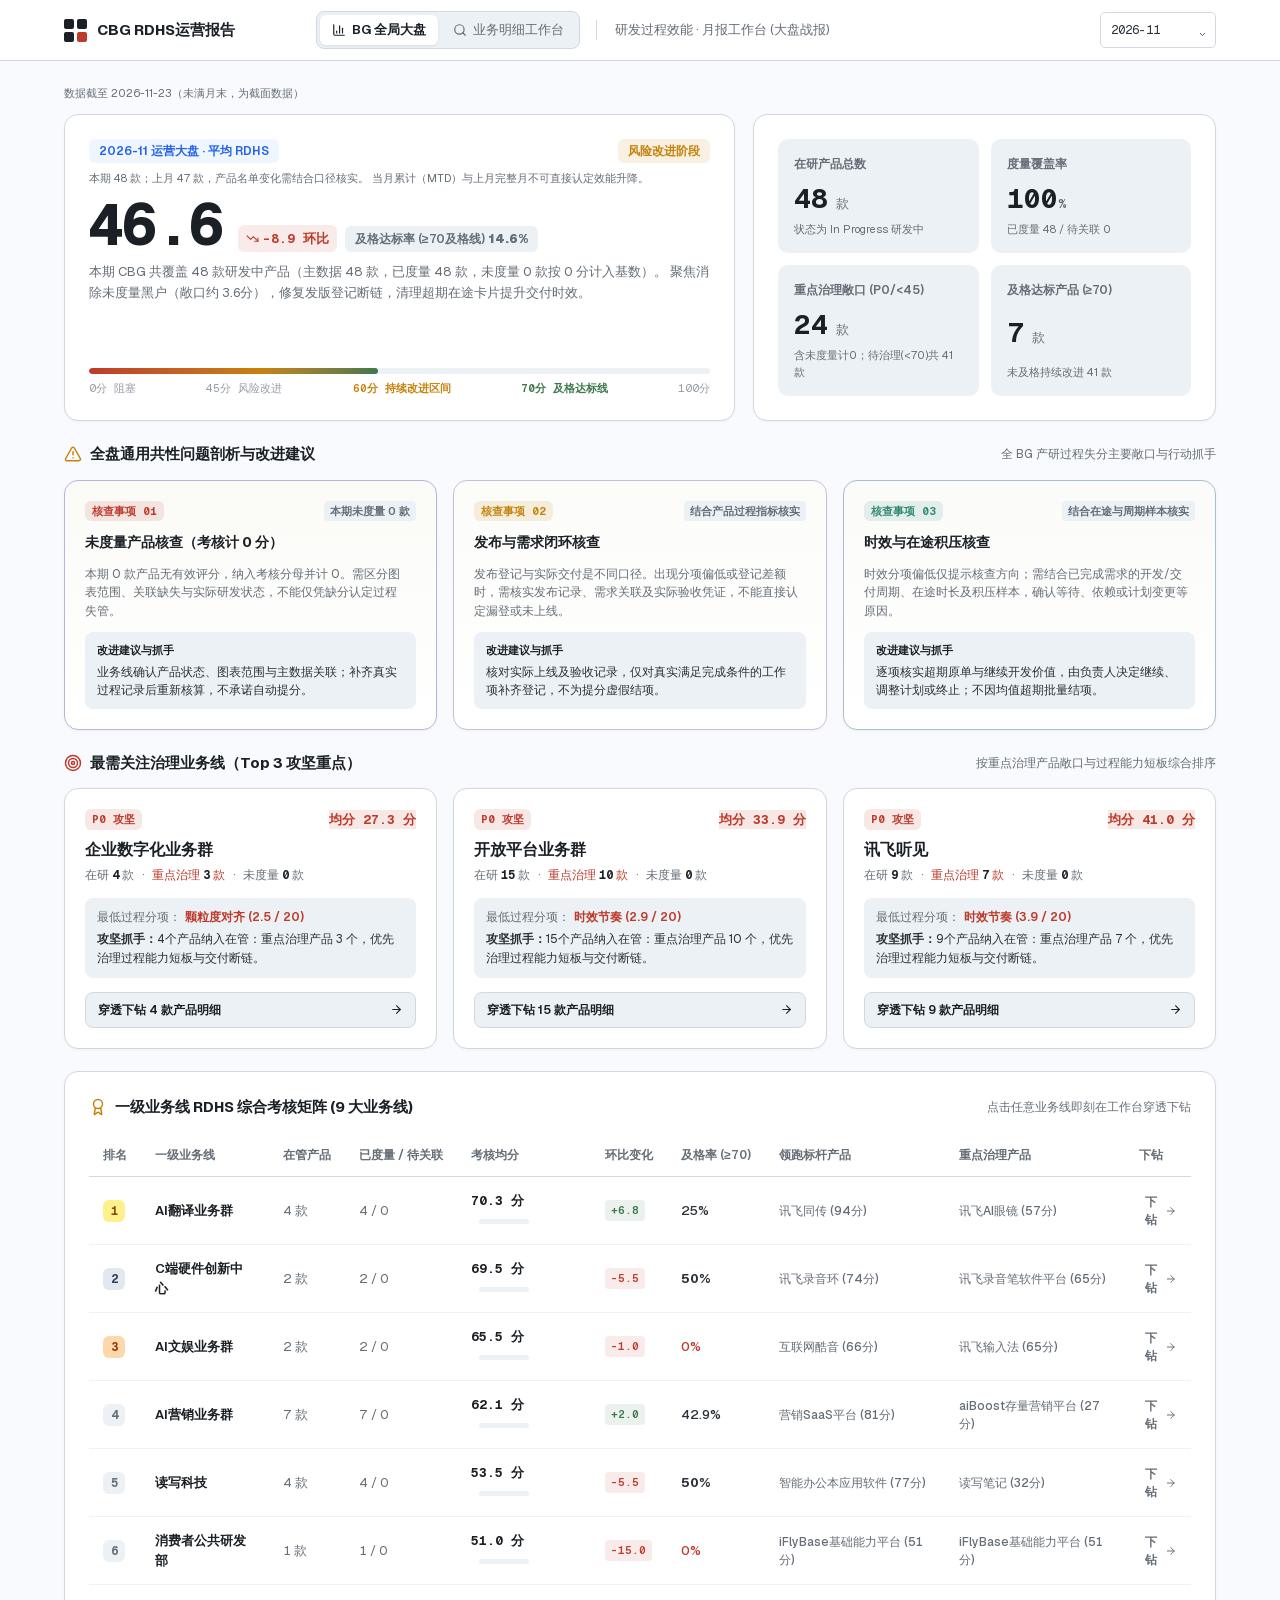
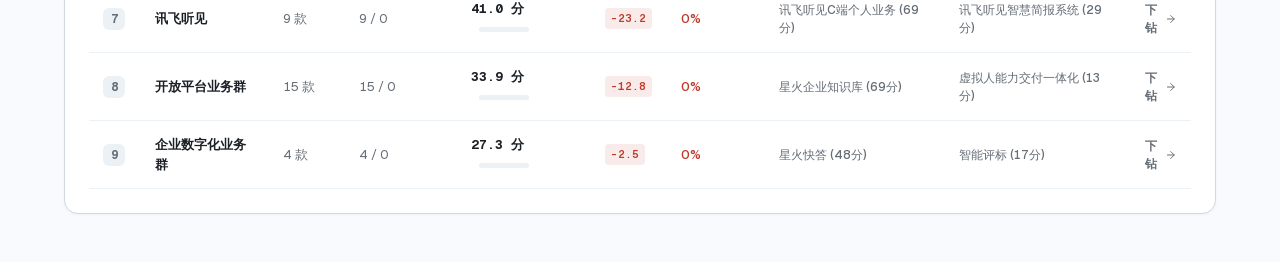
==== commit ecd51b87: "feat: update unified Bento dashboard & streamlined workbench 2026-11-23" ====
--- a/index.html
+++ b/index.html
@@ -1,4 +1,4 @@
-<!DOCTYPE html><html lang="zh-CN"><head><meta charSet="utf-8"/><meta name="viewport" content="width=device-width, initial-scale=1"/><link rel="stylesheet" href="/cbg-rdhs-reports/_next/static/css/index.CLMt-Uwq.css" data-rsc-css-href="/cbg-rdhs-reports/_next/static/css/index.CLMt-Uwq.css" data-precedence="vite-rsc/importer-resources"/><link rel="modulepreload" fetchPriority="low" href="/cbg-rdhs-reports/_next/static/chunks/index-DzRo0wuH.js"/><script src="/cbg-rdhs-reports/_next/static/chunks/rolldown-runtime-DwErUkmg.js" type="module" async=""></script><script src="/cbg-rdhs-reports/_next/static/chunks/framework-DVnzTCvI.js" type="module" async=""></script><link rel="modulepreload" href="/cbg-rdhs-reports/_next/static/chunks/layout-segment-context-COl9aRUp.js" crossorigin=""/><link rel="modulepreload" href="/cbg-rdhs-reports/_next/static/chunks/report-dashboard-BLEORAZJ.js" crossorigin=""/><title>CBG RDHS运营报告</title><meta name="description" content="消费者BG RDHS 月度运营报告、趋势分析与产品治理下钻。"/><meta property="og:title" content="CBG RDHS运营报告"/><meta property="og:description" content="消费者BG RDHS 月度运营报告、趋势分析与产品治理下钻。"/><meta property="og:type" content="website"/><meta property="og:locale" content="zh_CN"/><meta property="og:image" content="http://localhost:3000/cbg-rdhs-reports/og.png"/><meta property="og:image:width" content="1200"/><meta property="og:image:height" content="630"/><meta property="og:image:alt" content="RDHS 产研过程效能运营报告"/><meta name="twitter:card" content="summary_large_image"/><meta name="twitter:title" content="CBG RDHS运营报告"/><meta name="twitter:description" content="消费者BG RDHS 月度运营报告、趋势分析与产品治理下钻。"/><meta name="twitter:image" content="http://localhost:3000/cbg-rdhs-reports/og.png"/><link rel="shortcut icon" href="/cbg-rdhs-reports/favicon.png"/><link rel="icon" href="/cbg-rdhs-reports/favicon.png" sizes="96x96" type="image/png"/><script>Object.assign(((self[Symbol.for("vinext.navigationRuntime")]??={bootstrap:{routeManifest:null},functions:{}}).bootstrap.rsc??={rsc:[]}),{params:{},nav:{"pathname":"/","searchParams":[]}})</script><link rel="modulepreload" href="/cbg-rdhs-reports/_next/static/chunks/index-DzRo0wuH.js" />
+<!DOCTYPE html><html lang="zh-CN"><head><meta charSet="utf-8"/><meta name="viewport" content="width=device-width, initial-scale=1"/><link rel="stylesheet" href="/cbg-rdhs-reports/_next/static/css/index.CLMt-Uwq.css" data-rsc-css-href="/cbg-rdhs-reports/_next/static/css/index.CLMt-Uwq.css" data-precedence="vite-rsc/importer-resources"/><link rel="modulepreload" fetchPriority="low" href="/cbg-rdhs-reports/_next/static/chunks/index-D3BuSU78.js"/><script src="/cbg-rdhs-reports/_next/static/chunks/rolldown-runtime-DwErUkmg.js" type="module" async=""></script><script src="/cbg-rdhs-reports/_next/static/chunks/framework-DVnzTCvI.js" type="module" async=""></script><link rel="modulepreload" href="/cbg-rdhs-reports/_next/static/chunks/layout-segment-context-CGlfuhkQ.js" crossorigin=""/><link rel="modulepreload" href="/cbg-rdhs-reports/_next/static/chunks/report-dashboard-BLEORAZJ.js" crossorigin=""/><title>CBG RDHS运营报告</title><meta name="description" content="消费者BG RDHS 月度运营报告、趋势分析与产品治理下钻。"/><meta property="og:title" content="CBG RDHS运营报告"/><meta property="og:description" content="消费者BG RDHS 月度运营报告、趋势分析与产品治理下钻。"/><meta property="og:type" content="website"/><meta property="og:locale" content="zh_CN"/><meta property="og:image" content="http://localhost:3000/cbg-rdhs-reports/og.png"/><meta property="og:image:width" content="1200"/><meta property="og:image:height" content="630"/><meta property="og:image:alt" content="RDHS 产研过程效能运营报告"/><meta name="twitter:card" content="summary_large_image"/><meta name="twitter:title" content="CBG RDHS运营报告"/><meta name="twitter:description" content="消费者BG RDHS 月度运营报告、趋势分析与产品治理下钻。"/><meta name="twitter:image" content="http://localhost:3000/cbg-rdhs-reports/og.png"/><link rel="shortcut icon" href="/cbg-rdhs-reports/favicon.png"/><link rel="icon" href="/cbg-rdhs-reports/favicon.png" sizes="96x96" type="image/png"/><script>Object.assign(((self[Symbol.for("vinext.navigationRuntime")]??={bootstrap:{routeManifest:null},functions:{}}).bootstrap.rsc??={rsc:[]}),{params:{},nav:{"pathname":"/","searchParams":[]}})</script><link rel="modulepreload" href="/cbg-rdhs-reports/_next/static/chunks/index-D3BuSU78.js" />
 <link rel="preload" href="/cbg-rdhs-reports/_next/static/_vinext_fonts/geist-8ac0455e797f/geist-98bbbccb.woff2" as="font" type="font/woff2" crossorigin />
 <link rel="preload" href="/cbg-rdhs-reports/_next/static/_vinext_fonts/geist-mono-00e989178794/geist-mono-013b2f2f.woff2" as="font" type="font/woff2" crossorigin />
 <style data-vinext-fonts>/* cyrillic-ext */
@@ -128,4 +128,4 @@
 
 .__variable_geist_mono_0jj8w1p { --font-geist-mono: 'Geist Mono', 'Geist Mono Fallback'; }
 </style>
-</head><body class="__variable_geist_066zmhp __variable_geist_mono_0jj8w1p antialiased"><div class="dashboardShell"><header class="topbar"><div class="topbarInner"><div class="brand"><span class="brandSymbol" aria-hidden="true"><i></i><i></i><i></i><i></i></span><span>CBG RDHS运营报告</span></div><div class="viewSwitcher" role="tablist" aria-label="视图模式切换"><button type="button" role="tab" aria-selected="true" class="viewTabBtn active"><svg xmlns="http://www.w3.org/2000/svg" width="14" height="14" viewBox="0 0 24 24" fill="none" stroke="currentColor" stroke-width="2" stroke-linecap="round" stroke-linejoin="round" class="lucide lucide-chart-column"><path d="M3 3v16a2 2 0 0 0 2 2h16"></path><path d="M18 17V9"></path><path d="M13 17V5"></path><path d="M8 17v-3"></path></svg><span>BG 全局大盘</span></button><button type="button" role="tab" aria-selected="false" class="viewTabBtn "><svg xmlns="http://www.w3.org/2000/svg" width="14" height="14" viewBox="0 0 24 24" fill="none" stroke="currentColor" stroke-width="2" stroke-linecap="round" stroke-linejoin="round" class="lucide lucide-search"><circle cx="11" cy="11" r="8"></circle><path d="m21 21-4.3-4.3"></path></svg><span>业务明细工作台</span></button></div><span class="contextLabel">研发过程效能 · 月报工作台<!-- --> (大盘战报)</span><span class="statusState srOnly">当月缓存已生成 · 可刷新</span><div class="barControls"><label class="selectWrap"><span class="srOnly">选择月报月份</span><select aria-label="选择月报月份"><option value="2026-11" selected="">2026-11</option><option value="2026-10">2026-10</option><option value="2026-09">2026-09</option><option value="2026-08">2026-08</option><option value="2026-07">2026-07</option><option value="2026-06">2026-06</option><option value="2026-05">2026-05</option><option value="2026-04">2026-04</option></select></label></div></div></header><main class="pageInner"><p class="dataAsOfNote">数据截至 2026-11-23（未满月末，为截面数据）</p><div class="viewPaneBg" style="display:block"><div class="bentoWarReportContainer"><div class="bentoGridRow"><div class="bentoCard bentoHero"><div><div class="heroMetaTop"><span class="periodChip">2026-11<!-- --> 运营大盘 · 平均 RDHS</span><span class="statusChip status-风险改进">风险改进阶段</span></div><p class="sourceNote">本期 <!-- -->49<!-- --> 款；<!-- -->上月 47 款，产品名单变化需结合口径核实。<!-- --> 当月累计（MTD）与上月完整月不可直接认定效能升降。</p><div class="heroScoreBlock"><div class="heroScoreNum">45.2</div><div class="heroMetaPills"><span class="heroDeltaPill deltaDown"><svg xmlns="http://www.w3.org/2000/svg" width="13" height="13" viewBox="0 0 24 24" fill="none" stroke="currentColor" stroke-width="2" stroke-linecap="round" stroke-linejoin="round" class="lucide lucide-trending-down"><polyline points="22 17 13.5 8.5 8.5 13.5 2 7"></polyline><polyline points="16 17 22 17 22 11"></polyline></svg>-10.3<!-- --> 环比</span><span class="heroPassPill">及格达标率 (≥70及格线) <b>14.3<!-- -->%</b></span></div></div><p class="heroSummaryText">本期 CBG 共覆盖 49 款研发中产品（主数据 49 款，已度量 48 款，未度量 1 款按 0 分计入基数）。<!-- --> <!-- -->聚焦消除未度量黑户（敞口约 3.6分），修复发版登记断链，清理超期在途卡片提升交付时效。</p></div><div><div class="scaleBar"><div class="scaleBarFill" style="width:45.2%"></div></div><div class="scaleLabels"><span>0分 阻塞</span><span>45分 风险改进</span><span class="scaleWarning">60分 持续改进区间</span><span class="scaleTarget">70分 及格达标线</span><span>100分</span></div></div></div><div class="bentoCard metricCapsulesGrid"><div class="metricCapsule"><div class="capsuleLabel">在研产品总数</div><div class="capsuleNum">49<span class="capsuleUnit"> 款</span></div><div class="capsuleDesc">状态为 In Progress 研发中</div></div><div class="metricCapsule"><div class="capsuleLabel">度量覆盖率</div><div class="capsuleNum textGreen">98<span class="capsuleUnit">%</span></div><div class="capsuleDesc">已度量 <!-- -->48<!-- --> / 待关联 <!-- -->1</div></div><div class="metricCapsule"><div class="capsuleLabel">重点治理敞口 (P0/&lt;45)</div><div class="capsuleNum textRed">26<span class="capsuleUnit"> 款</span></div><div class="capsuleDesc">含未度量计0；待治理(&lt;70)共 <!-- -->42<!-- --> 款</div></div><div class="metricCapsule"><div class="capsuleLabel">及格达标产品 (≥70)</div><div class="capsuleNum textGreen">7<span class="capsuleUnit"> 款</span></div><div class="capsuleDesc">未及格持续改进 <!-- -->42<!-- --> 款</div></div></div></div><div class="commonProblemsSection"><div class="sectionHeader"><div class="sectionTitle"><svg xmlns="http://www.w3.org/2000/svg" width="18" height="18" viewBox="0 0 24 24" fill="none" stroke="currentColor" stroke-width="2" stroke-linecap="round" stroke-linejoin="round" class="lucide lucide-triangle-alert textAmber"><path d="m21.73 18-8-14a2 2 0 0 0-3.48 0l-8 14A2 2 0 0 0 4 21h16a2 2 0 0 0 1.73-3"></path><path d="M12 9v4"></path><path d="M12 17h.01"></path></svg><span>全盘通用共性问题剖析与改进建议</span></div><span class="sectionSubtitle">全 BG 产研过程失分主要敞口与行动抓手</span></div><div class="commonProblemsGrid"><div class="problemCard cardBorderRed"><div class="problemCardHead"><span class="problemBadge badgeRed">核查事项 01</span><span class="problemImpactTag">本期未度量 <!-- -->1<!-- --> 款</span></div><strong class="problemCardTitle">未度量产品核查（考核计 0 分）</strong><p class="problemDesc">本期 <!-- -->1<!-- --> 款产品无有效评分，纳入考核分母并计 0。需区分图表范围、关联缺失与实际研发状态，不能仅凭缺分认定过程失管。</p><div class="problemActionBox"><span class="actionBadge">改进建议与抓手</span><p>业务线确认产品状态、图表范围与主数据关联；补齐真实过程记录后重新核算，不承诺自动提分。</p></div></div><div class="problemCard cardBorderAmber"><div class="problemCardHead"><span class="problemBadge badgeAmber">核查事项 02</span><span class="problemImpactTag">结合产品过程指标核实</span></div><strong class="problemCardTitle">发布与需求闭环核查</strong><p class="problemDesc">发布登记与实际交付是不同口径。出现分项偏低或登记差额时，需核实发布记录、需求关联及实际验收凭证，不能直接认定漏登或未上线。</p><div class="problemActionBox"><span class="actionBadge">改进建议与抓手</span><p>核对实际上线及验收记录，仅对真实满足完成条件的工作项补齐登记，不为提分虚假结项。</p></div></div><div class="problemCard cardBorderBlue"><div class="problemCardHead"><span class="problemBadge badgeBlue">核查事项 03</span><span class="problemImpactTag">结合在途与周期样本核实</span></div><strong class="problemCardTitle">时效与在途积压核查</strong><p class="problemDesc">时效分项偏低仅提示核查方向；需结合已完成需求的开发/交付周期、在途时长及积压样本，确认等待、依赖或计划变更等原因。</p><div class="problemActionBox"><span class="actionBadge">改进建议与抓手</span><p>逐项核实超期原单与继续开发价值，由负责人决定继续、调整计划或终止；不因均值超期批量结项。</p></div></div></div></div><div class="focusSectionWrap"><div class="sectionHeader"><div class="sectionTitle"><svg xmlns="http://www.w3.org/2000/svg" width="18" height="18" viewBox="0 0 24 24" fill="none" stroke="currentColor" stroke-width="2" stroke-linecap="round" stroke-linejoin="round" class="lucide lucide-target textRed"><circle cx="12" cy="12" r="10"></circle><circle cx="12" cy="12" r="6"></circle><circle cx="12" cy="12" r="2"></circle></svg><span>最需关注治理业务线（Top 3 攻坚重点）</span></div><span class="sectionSubtitle">按重点治理产品敞口与过程能力短板综合排序</span></div><div class="focusBentoGrid"><div class="focusBentoCard" role="button" tabindex="0"><div><div class="cardTop"><span class="priorityBadge priority-p0">P0<!-- --> 攻坚</span><span class="focusScore scoreTone-red">均分 <!-- -->24.3<!-- --> 分</span></div><div class="focusCardTitle">企业数字化业务群</div><div class="focusMetricChips"><span>在研 <b>4</b> 款</span><span>·</span><span class="textRed">重点治理 <b>4</b> 款</span><span>·</span><span>未度量 <b>0</b> 款</span></div></div><div class="focusBody"><div class="focusDimRow"><span class="dimLabel">最低过程分项：</span><span class="dimVal textRed">颗粒度对齐 (2.5 / 20)</span></div><div class="focusActionText"><strong>攻坚抓手：</strong>4个产品纳入在管：重点治理产品 4 个，优先治理过程能力短板与交付断链。</div></div><button type="button" class="focusActionBtn"><span>穿透下钻 <!-- -->4<!-- --> 款产品明细</span><svg xmlns="http://www.w3.org/2000/svg" width="13" height="13" viewBox="0 0 24 24" fill="none" stroke="currentColor" stroke-width="2" stroke-linecap="round" stroke-linejoin="round" class="lucide lucide-arrow-right"><path d="M5 12h14"></path><path d="m12 5 7 7-7 7"></path></svg></button></div><div class="focusBentoCard" role="button" tabindex="0"><div><div class="cardTop"><span class="priorityBadge priority-p0">P0<!-- --> 攻坚</span><span class="focusScore scoreTone-red">均分 <!-- -->33.9<!-- --> 分</span></div><div class="focusCardTitle">开放平台业务群</div><div class="focusMetricChips"><span>在研 <b>15</b> 款</span><span>·</span><span class="textRed">重点治理 <b>10</b> 款</span><span>·</span><span>未度量 <b>0</b> 款</span></div></div><div class="focusBody"><div class="focusDimRow"><span class="dimLabel">最低过程分项：</span><span class="dimVal textRed">时效节奏 (2.9 / 20)</span></div><div class="focusActionText"><strong>攻坚抓手：</strong>15个产品纳入在管：重点治理产品 10 个，优先治理过程能力短板与交付断链。</div></div><button type="button" class="focusActionBtn"><span>穿透下钻 <!-- -->15<!-- --> 款产品明细</span><svg xmlns="http://www.w3.org/2000/svg" width="13" height="13" viewBox="0 0 24 24" fill="none" stroke="currentColor" stroke-width="2" stroke-linecap="round" stroke-linejoin="round" class="lucide lucide-arrow-right"><path d="M5 12h14"></path><path d="m12 5 7 7-7 7"></path></svg></button></div><div class="focusBentoCard" role="button" tabindex="0"><div><div class="cardTop"><span class="priorityBadge priority-p0">P0<!-- --> 攻坚</span><span class="focusScore scoreTone-red">均分 <!-- -->41.0<!-- --> 分</span></div><div class="focusCardTitle">讯飞听见</div><div class="focusMetricChips"><span>在研 <b>9</b> 款</span><span>·</span><span class="textRed">重点治理 <b>7</b> 款</span><span>·</span><span>未度量 <b>0</b> 款</span></div></div><div class="focusBody"><div class="focusDimRow"><span class="dimLabel">最低过程分项：</span><span class="dimVal textRed">时效节奏 (3.9 / 20)</span></div><div class="focusActionText"><strong>攻坚抓手：</strong>9个产品纳入在管：重点治理产品 7 个，优先治理过程能力短板与交付断链。</div></div><button type="button" class="focusActionBtn"><span>穿透下钻 <!-- -->9<!-- --> 款产品明细</span><svg xmlns="http://www.w3.org/2000/svg" width="13" height="13" viewBox="0 0 24 24" fill="none" stroke="currentColor" stroke-width="2" stroke-linecap="round" stroke-linejoin="round" class="lucide lucide-arrow-right"><path d="M5 12h14"></path><path d="m12 5 7 7-7 7"></path></svg></button></div></div></div><div class="tableContainer"><div class="sectionHeader tableHeader"><div class="sectionTitle"><svg xmlns="http://www.w3.org/2000/svg" width="18" height="18" viewBox="0 0 24 24" fill="none" stroke="currentColor" stroke-width="2" stroke-linecap="round" stroke-linejoin="round" class="lucide lucide-award textAmber"><path d="m15.477 12.89 1.515 8.526a.5.5 0 0 1-.81.47l-3.58-2.687a1 1 0 0 0-1.197 0l-3.586 2.686a.5.5 0 0 1-.81-.469l1.514-8.526"></path><circle cx="12" cy="8" r="6"></circle></svg><span>一级业务线 RDHS 综合考核矩阵 (9 大业务线)</span></div><span class="sectionSubtitle">点击任意业务线即刻在工作台穿透下钻</span></div><div class="tableScrollWrap"><table class="bentoTable"><thead><tr><th style="width:48px">排名</th><th>一级业务线</th><th>在管产品</th><th>已度量 / 待关联</th><th>考核均分</th><th>环比变化</th><th>及格率 (≥70)</th><th>领跑标杆产品</th><th>重点治理产品</th><th>下钻</th></tr></thead><tbody><tr class="bentoTableRow" tabindex="0"><td><span class="bentoRankBadge rankGold">1</span></td><td><span class="lineNameBold">C端硬件创新中心</span></td><td>2<!-- --> 款</td><td>2<!-- --> /<!-- --> <span class="textMuted">0</span></td><td><span class="tableScoreNum" title="未舍入分: 69.500">69.5 分</span><span class="tableProgressBar"><i class="tableProgressFill" style="width:69.5%;background:var(--optimize)"></i></span></td><td><span class="deltaBadge deltaDown">-5.5</span></td><td><span style="font-weight:700;color:var(--ink)">50<!-- -->%</span></td><td class="textLead">讯飞录音环 (74分)</td><td class="textLag">讯飞录音笔软件平台 (65分)</td><td><button type="button" class="drilldownActionBtn">下钻 <svg xmlns="http://www.w3.org/2000/svg" width="12" height="12" viewBox="0 0 24 24" fill="none" stroke="currentColor" stroke-width="2" stroke-linecap="round" stroke-linejoin="round" class="lucide lucide-arrow-right"><path d="M5 12h14"></path><path d="m12 5 7 7-7 7"></path></svg></button></td></tr><tr class="bentoTableRow" tabindex="0"><td><span class="bentoRankBadge rankSilver">2</span></td><td><span class="lineNameBold">AI文娱业务群</span></td><td>2<!-- --> 款</td><td>2<!-- --> /<!-- --> <span class="textMuted">0</span></td><td><span class="tableScoreNum" title="未舍入分: 65.000">65.0 分</span><span class="tableProgressBar"><i class="tableProgressFill" style="width:65%;background:var(--optimize)"></i></span></td><td><span class="deltaBadge deltaDown">-1.5</span></td><td><span style="font-weight:500;color:var(--critical)">0<!-- -->%</span></td><td class="textLead">互联网酷音 (65分)</td><td class="textLag">讯飞输入法 (65分)</td><td><button type="button" class="drilldownActionBtn">下钻 <svg xmlns="http://www.w3.org/2000/svg" width="12" height="12" viewBox="0 0 24 24" fill="none" stroke="currentColor" stroke-width="2" stroke-linecap="round" stroke-linejoin="round" class="lucide lucide-arrow-right"><path d="M5 12h14"></path><path d="m12 5 7 7-7 7"></path></svg></button></td></tr><tr class="bentoTableRow" tabindex="0"><td><span class="bentoRankBadge rankBronze">3</span></td><td><span class="lineNameBold">AI营销业务群</span></td><td>7<!-- --> 款</td><td>7<!-- --> /<!-- --> <span class="textMuted">0</span></td><td><span class="tableScoreNum" title="未舍入分: 61.143">61.1 分</span><span class="tableProgressBar"><i class="tableProgressFill" style="width:61.1%;background:var(--optimize)"></i></span></td><td><span class="deltaBadge deltaUp">+1.0</span></td><td><span style="font-weight:500;color:var(--ink)">42.9<!-- -->%</span></td><td class="textLead">营销SaaS平台 (81分)</td><td class="textLag">aiBoost存量营销平台 (27分)</td><td><button type="button" class="drilldownActionBtn">下钻 <svg xmlns="http://www.w3.org/2000/svg" width="12" height="12" viewBox="0 0 24 24" fill="none" stroke="currentColor" stroke-width="2" stroke-linecap="round" stroke-linejoin="round" class="lucide lucide-arrow-right"><path d="M5 12h14"></path><path d="m12 5 7 7-7 7"></path></svg></button></td></tr><tr class="bentoTableRow" tabindex="0"><td><span class="bentoRankBadge rankDefault">4</span></td><td><span class="lineNameBold">AI翻译业务群</span></td><td>5<!-- --> 款</td><td>4<!-- --> /<!-- --> <span class="textRed">1</span></td><td><span class="tableScoreNum" title="未舍入分: 56.200">56.2 分</span><span class="tableProgressBar"><i class="tableProgressFill" style="width:56.2%;background:var(--risk)"></i></span></td><td><span class="deltaBadge deltaDown">-7.3</span></td><td><span style="font-weight:500;color:var(--ink)">20<!-- -->%</span></td><td class="textLead">讯飞同传 (94分)</td><td class="textLag">法拉利一体机 (未度量，考核计0)</td><td><button type="button" class="drilldownActionBtn">下钻 <svg xmlns="http://www.w3.org/2000/svg" width="12" height="12" viewBox="0 0 24 24" fill="none" stroke="currentColor" stroke-width="2" stroke-linecap="round" stroke-linejoin="round" class="lucide lucide-arrow-right"><path d="M5 12h14"></path><path d="m12 5 7 7-7 7"></path></svg></button></td></tr><tr class="bentoTableRow" tabindex="0"><td><span class="bentoRankBadge rankDefault">5</span></td><td><span class="lineNameBold">读写科技</span></td><td>4<!-- --> 款</td><td>4<!-- --> /<!-- --> <span class="textMuted">0</span></td><td><span class="tableScoreNum" title="未舍入分: 53.500">53.5 分</span><span class="tableProgressBar"><i class="tableProgressFill" style="width:53.5%;background:var(--risk)"></i></span></td><td><span class="deltaBadge deltaDown">-5.5</span></td><td><span style="font-weight:700;color:var(--ink)">50<!-- -->%</span></td><td class="textLead">智能办公本应用软件 (77分)</td><td class="textLag">读写笔记 (32分)</td><td><button type="button" class="drilldownActionBtn">下钻 <svg xmlns="http://www.w3.org/2000/svg" width="12" height="12" viewBox="0 0 24 24" fill="none" stroke="currentColor" stroke-width="2" stroke-linecap="round" stroke-linejoin="round" class="lucide lucide-arrow-right"><path d="M5 12h14"></path><path d="m12 5 7 7-7 7"></path></svg></button></td></tr><tr class="bentoTableRow" tabindex="0"><td><span class="bentoRankBadge rankDefault">6</span></td><td><span class="lineNameBold">消费者公共研发部</span></td><td>1<!-- --> 款</td><td>1<!-- --> /<!-- --> <span class="textMuted">0</span></td><td><span class="tableScoreNum" title="未舍入分: 51.000">51.0 分</span><span class="tableProgressBar"><i class="tableProgressFill" style="width:51%;background:var(--risk)"></i></span></td><td><span class="deltaBadge deltaDown">-15.0</span></td><td><span style="font-weight:500;color:var(--critical)">0<!-- -->%</span></td><td class="textLead">iFlyBase基础能力平台 (51分)</td><td class="textLag">iFlyBase基础能力平台 (51分)</td><td><button type="button" class="drilldownActionBtn">下钻 <svg xmlns="http://www.w3.org/2000/svg" width="12" height="12" viewBox="0 0 24 24" fill="none" stroke="currentColor" stroke-width="2" stroke-linecap="round" stroke-linejoin="round" class="lucide lucide-arrow-right"><path d="M5 12h14"></path><path d="m12 5 7 7-7 7"></path></svg></button></td></tr><tr class="bentoTableRow" tabindex="0"><td><span class="bentoRankBadge rankDefault">7</span></td><td><span class="lineNameBold">讯飞听见</span></td><td>9<!-- --> 款</td><td>9<!-- --> /<!-- --> <span class="textMuted">0</span></td><td><span class="tableScoreNum" title="未舍入分: 41.000">41.0 分</span><span class="tableProgressBar"><i class="tableProgressFill" style="width:41%;background:var(--critical)"></i></span></td><td><span class="deltaBadge deltaDown">-23.2</span></td><td><span style="font-weight:500;color:var(--critical)">0<!-- -->%</span></td><td class="textLead">讯飞听见C端个人业务 (69分)</td><td class="textLag">讯飞听见智慧简报系统 (29分)</td><td><button type="button" class="drilldownActionBtn">下钻 <svg xmlns="http://www.w3.org/2000/svg" width="12" height="12" viewBox="0 0 24 24" fill="none" stroke="currentColor" stroke-width="2" stroke-linecap="round" stroke-linejoin="round" class="lucide lucide-arrow-right"><path d="M5 12h14"></path><path d="m12 5 7 7-7 7"></path></svg></button></td></tr><tr class="bentoTableRow" tabindex="0"><td><span class="bentoRankBadge rankDefault">8</span></td><td><span class="lineNameBold">开放平台业务群</span></td><td>15<!-- --> 款</td><td>15<!-- --> /<!-- --> <span class="textMuted">0</span></td><td><span class="tableScoreNum" title="未舍入分: 33.867">33.9 分</span><span class="tableProgressBar"><i class="tableProgressFill" style="width:33.9%;background:var(--critical)"></i></span></td><td><span class="deltaBadge deltaDown">-12.8</span></td><td><span style="font-weight:500;color:var(--critical)">0<!-- -->%</span></td><td class="textLead">星火企业知识库 (69分)</td><td class="textLag">虚拟人能力交付一体化 (13分)</td><td><button type="button" class="drilldownActionBtn">下钻 <svg xmlns="http://www.w3.org/2000/svg" width="12" height="12" viewBox="0 0 24 24" fill="none" stroke="currentColor" stroke-width="2" stroke-linecap="round" stroke-linejoin="round" class="lucide lucide-arrow-right"><path d="M5 12h14"></path><path d="m12 5 7 7-7 7"></path></svg></button></td></tr><tr class="bentoTableRow" tabindex="0"><td><span class="bentoRankBadge rankDefault">9</span></td><td><span class="lineNameBold">企业数字化业务群</span></td><td>4<!-- --> 款</td><td>4<!-- --> /<!-- --> <span class="textMuted">0</span></td><td><span class="tableScoreNum" title="未舍入分: 24.250">24.3 分</span><span class="tableProgressBar"><i class="tableProgressFill" style="width:24.3%;background:var(--critical)"></i></span></td><td><span class="deltaBadge deltaDown">-5.5</span></td><td><span style="font-weight:500;color:var(--critical)">0<!-- -->%</span></td><td class="textLead">星火快答 (36分)</td><td class="textLag">智能评标 (17分)</td><td><button type="button" class="drilldownActionBtn">下钻 <svg xmlns="http://www.w3.org/2000/svg" width="12" height="12" viewBox="0 0 24 24" fill="none" stroke="currentColor" stroke-width="2" stroke-linecap="round" stroke-linejoin="round" class="lucide lucide-arrow-right"><path d="M5 12h14"></path><path d="m12 5 7 7-7 7"></path></svg></button></td></tr></tbody></table></div></div></div></div><div class="viewPaneWorkbench" style="display:none"><section class="workstation" id="product-workbench" aria-label="产品治理工作台"><div class="workstationNavHeader"><div class="navLeft"><button type="button" class="backBtnPill"><svg xmlns="http://www.w3.org/2000/svg" width="13" height="13" viewBox="0 0 24 24" fill="none" stroke="currentColor" stroke-width="2" stroke-linecap="round" stroke-linejoin="round" class="lucide lucide-arrow-left"><path d="m12 19-7-7 7-7"></path><path d="M19 12H5"></path></svg><span>返回 BG 全局大盘</span></button><span class="navDivider"></span><span class="currentLineTitle">全在研产品治理工作台</span><div class="lineMetricsSummary"><span>覆盖全 BG 共 <b>49<!-- --> 款在研产品</b></span></div></div><div class="navRight"><button type="button" class="shareUrlBtn " title="复制当前业务线工作台链接"><svg xmlns="http://www.w3.org/2000/svg" width="13" height="13" viewBox="0 0 24 24" fill="none" stroke="currentColor" stroke-width="2" stroke-linecap="round" stroke-linejoin="round" class="lucide lucide-share2"><circle cx="18" cy="5" r="3"></circle><circle cx="6" cy="12" r="3"></circle><circle cx="18" cy="19" r="3"></circle><line x1="8.59" x2="15.42" y1="13.51" y2="17.49"></line><line x1="15.41" x2="8.59" y1="6.51" y2="10.49"></line></svg><span>分享工作台</span></button></div></div><div class="workspace"><div class="productBrowser"><div class="filters"><label class="search"><svg xmlns="http://www.w3.org/2000/svg" width="16" height="16" viewBox="0 0 24 24" fill="none" stroke="currentColor" stroke-width="1.8" stroke-linecap="round" stroke-linejoin="round" class="lucide lucide-search" aria-hidden="true"><circle cx="11" cy="11" r="8"></circle><path d="m21 21-4.3-4.3"></path></svg><span class="srOnly">搜索产品、一级业务线或二级业务线</span><input type="search" placeholder="搜索产品 / 一级 / 二级业务线" value=""/></label><select class="filterSelect lineFilterSelect" aria-label="按业务线筛选"><option value="全部业务线" selected="">全部业务线</option><option value="开放平台业务群">开放平台业务群<!-- --> (<!-- -->15<!-- -->款)</option><option value="讯飞听见">讯飞听见<!-- --> (<!-- -->9<!-- -->款)</option><option value="AI营销业务群">AI营销业务群<!-- --> (<!-- -->7<!-- -->款)</option><option value="AI翻译业务群">AI翻译业务群<!-- --> (<!-- -->5<!-- -->款)</option><option value="读写科技">读写科技<!-- --> (<!-- -->4<!-- -->款)</option><option value="企业数字化业务群">企业数字化业务群<!-- --> (<!-- -->4<!-- -->款)</option><option value="AI文娱业务群">AI文娱业务群<!-- --> (<!-- -->2<!-- -->款)</option><option value="C端硬件创新中心">C端硬件创新中心<!-- --> (<!-- -->2<!-- -->款)</option><option value="消费者公共研发部">消费者公共研发部<!-- --> (<!-- -->1<!-- -->款)</option></select><select class="filterSelect" aria-label="按治理分档筛选"><option value="全部分档" selected="">全部治理分档</option><option value="重点治理">重点治理</option><option value="风险改进">风险改进</option><option value="持续优化">持续优化</option><option value="常规跟踪">常规跟踪</option></select><label class="check"><input type="checkbox"/><span>仅未度量</span></label></div><div class="listStatus" aria-live="polite"><span>当前展示 <b class="mono">1<!-- -->-<!-- -->10</b> / <!-- -->49<!-- --> 个</span><span>每页 <!-- -->10<!-- --> 个</span></div><div class="productList"><div><button type="button" class="productRow "><span><span class="productName">交互SaaS平台</span><span class="productLine">开放平台业务群 / 虚拟人平台</span></span><span class="productStats"><span class="score critical">13.0</span><span class="participantCount track">有效参与人数 <!-- -->7<small>人</small></span></span><span class="productBottom"><span class="process">链路闭环得分</span><span class="badge critical">重点治理</span></span></button></div><div><button type="button" class="productRow "><span><span class="productName">虚拟人能力交付一体化</span><span class="productLine">开放平台业务群 / 虚拟人平台</span></span><span class="productStats"><span class="score critical">13.0</span><span class="participantCount track">有效参与人数 <!-- -->3<small>人</small></span></span><span class="productBottom"><span class="process">链路闭环得分</span><span class="badge critical">重点治理</span></span></button></div><div><button type="button" class="productRow "><span><span class="productName">营销数字人</span><span class="productLine">开放平台业务群 / 虚拟人平台</span></span><span class="productStats"><span class="score critical">13.0</span><span class="participantCount track">有效参与人数 <!-- -->2<small>人</small></span></span><span class="productBottom"><span class="process">链路闭环得分</span><span class="badge critical">重点治理</span></span></button></div><div><button type="button" class="productRow "><span><span class="productName">星火标翼</span><span class="productLine">企业数字化业务群 / 数字员工</span></span><span class="productStats"><span class="score critical">17.0</span><span class="participantCount track">有效参与人数 <!-- -->2<small>人</small></span></span><span class="productBottom"><span class="process">链路闭环得分</span><span class="badge critical">重点治理</span></span></button></div><div><button type="button" class="productRow "><span><span class="productName">智能评标</span><span class="productLine">企业数字化业务群 / 数字员工</span></span><span class="productStats"><span class="score critical">17.0</span><span class="participantCount track">有效参与人数 <!-- -->5<small>人</small></span></span><span class="productBottom"><span class="process">链路闭环得分</span><span class="badge critical">重点治理</span></span></button></div><div><button type="button" class="productRow "><span><span class="productName">虚拟人资产&amp;能力平台</span><span class="productLine">开放平台业务群 / 虚拟人平台</span></span><span class="productStats"><span class="score critical">20.0</span><span class="participantCount track">有效参与人数 <!-- -->14<small>人</small></span></span><span class="productBottom"><span class="process">时效节奏合理性</span><span class="badge critical">重点治理</span></span></button></div><div><button type="button" class="productRow "><span><span class="productName">讯飞智作</span><span class="productLine">开放平台业务群 / 虚拟人平台</span></span><span class="productStats"><span class="score critical">22.0</span><span class="participantCount track">有效参与人数 <!-- -->10<small>人</small></span></span><span class="productBottom"><span class="process">链路闭环得分</span><span class="badge critical">重点治理</span></span></button></div><div><button type="button" class="productRow "><span><span class="productName">讯飞服务市场</span><span class="productLine">开放平台业务群 / 商业共享</span></span><span class="productStats"><span class="score critical">23.0</span><span class="participantCount track">有效参与人数 <!-- -->2<small>人</small></span></span><span class="productBottom"><span class="process">时效节奏合理性</span><span class="badge critical">重点治理</span></span></button></div><div><button type="button" class="productRow "><span><span class="productName">机器人超脑平台</span><span class="productLine">开放平台业务群 / AI交互</span></span><span class="productStats"><span class="score critical">24.0</span><span class="participantCount track">有效参与人数 <!-- -->4<small>人</small></span></span><span class="productBottom"><span class="process">颗粒度对齐度</span><span class="badge critical">重点治理</span></span></button></div><div><button type="button" class="productRow "><span><span class="productName">星火数字员工平台</span><span class="productLine">企业数字化业务群 / 数字员工</span></span><span class="productStats"><span class="score critical">27.0</span><span class="participantCount track">有效参与人数 <!-- -->17<small>人</small></span></span><span class="productBottom"><span class="process">颗粒度对齐度</span><span class="badge critical">重点治理</span></span></button></div></div><nav class="pagination" aria-label="产品列表分页"><button class="pageNav" type="button" title="上一页" aria-label="上一页" disabled=""><svg xmlns="http://www.w3.org/2000/svg" width="15" height="15" viewBox="0 0 24 24" fill="none" stroke="currentColor" stroke-width="1.8" stroke-linecap="round" stroke-linejoin="round" class="lucide lucide-chevron-left"><path d="m15 18-6-6 6-6"></path></svg></button><div class="pageNumbers"><button class="pageNumber active" type="button" aria-label="第 1 页" aria-current="page">1</button><button class="pageNumber " type="button" aria-label="第 2 页">2</button><button class="pageNumber " type="button" aria-label="第 3 页">3</button><button class="pageNumber " type="button" aria-label="第 4 页">4</button><button class="pageNumber " type="button" aria-label="第 5 页">5</button></div><button class="pageNav" type="button" title="下一页" aria-label="下一页"><svg xmlns="http://www.w3.org/2000/svg" width="15" height="15" viewBox="0 0 24 24" fill="none" stroke="currentColor" stroke-width="1.8" stroke-linecap="round" stroke-linejoin="round" class="lucide lucide-chevron-right"><path d="m9 18 6-6-6-6"></path></svg></button></nav></div><aside class="detail"><div class="detailEmpty"><svg xmlns="http://www.w3.org/2000/svg" width="30" height="30" viewBox="0 0 24 24" fill="none" stroke="currentColor" stroke-width="1.6" stroke-linecap="round" stroke-linejoin="round" class="lucide lucide-book-open-check"><path d="M12 21V7"></path><path d="m16 12 2 2 4-4"></path><path d="M22 6V4a1 1 0 0 0-1-1h-5a4 4 0 0 0-4 4 4 4 0 0 0-4-4H3a1 1 0 0 0-1 1v13a1 1 0 0 0 1 1h6a3 3 0 0 1 3 3 3 3 0 0 1 3-3h6a1 1 0 0 0 1-1v-1.3"></path></svg><strong>选择产品，查看治理动作</strong><span>最低过程项、主要问题和建议动作会在这里展开。</span></div></aside></div></section><section class="auditBand" aria-label="数据质量审计" style="margin-top:24px"><div class="auditTitle"><svg xmlns="http://www.w3.org/2000/svg" width="16" height="16" viewBox="0 0 24 24" fill="none" stroke="currentColor" stroke-width="1.8" stroke-linecap="round" stroke-linejoin="round" class="lucide lucide-database"><ellipse cx="12" cy="5" rx="9" ry="3"></ellipse><path d="M3 5V19A9 3 0 0 0 21 19V5"></path><path d="M3 12A9 3 0 0 0 21 12"></path></svg><span>数据质量审计</span><strong><svg xmlns="http://www.w3.org/2000/svg" width="14" height="14" viewBox="0 0 24 24" fill="none" stroke="currentColor" stroke-width="1.8" stroke-linecap="round" stroke-linejoin="round" class="lucide lucide-circle-check"><circle cx="12" cy="12" r="10"></circle><path d="m9 12 2 2 4-4"></path></svg>已通过发布校验</strong></div><dl class="auditMetrics"><div><dt>原始行</dt><dd>750</dd></div><div><dt>有效度量</dt><dd>75</dd></div><div><dt>研发中产品</dt><dd>49</dd></div><div><dt>未度量/待关联</dt><dd>1</dd></div><div><dt>排除测试业务线</dt><dd>2</dd></div><div><dt>排除交付定制</dt><dd>23</dd></div><div><dt>源哈希</dt><dd title="35874381e3d542b799ca32d7f881e9159d11c2da33e92e7a8df567d74619afc2">35874381e3</dd></div></dl></section></div></main></div><script type="module" src="/cbg-rdhs-reports/_next/static/chunks/index-DzRo0wuH.js" id="_R_" async=""></script><script>((self[Symbol.for("vinext.navigationRuntime")]??={bootstrap:{routeManifest:null},functions:{}}).bootstrap.rsc??={rsc:[]}).rsc.push("2:I[\"8c0f216c4604\",[],\"Children\",1]\n")</script><script>((self[Symbol.for("vinext.navigationRuntime")]??={bootstrap:{routeManifest:null},functions:{}}).bootstrap.rsc??={rsc:[]}).rsc.push("3:I[\"593f344dc510\",[],\"GlobalErrorBoundary\",1]\n")</script><script>((self[Symbol.for("vinext.navigationRuntime")]??={bootstrap:{routeManifest:null},functions:{}}).bootstrap.rsc??={rsc:[]}).rsc.push("4:I[\"0b874ad30386\",[],\"default\",1]\n")</script><script>((self[Symbol.for("vinext.navigationRuntime")]??={bootstrap:{routeManifest:null},functions:{}}).bootstrap.rsc??={rsc:[]}).rsc.push("5:I[\"593f344dc510\",[],\"ErrorBoundary\",1]\n")</script><script>((self[Symbol.for("vinext.navigationRuntime")]??={bootstrap:{routeManifest:null},functions:{}}).bootstrap.rsc??={rsc:[]}).rsc.push("6:I[\"15c18cfaeeff\",[],\"LayoutSegmentProvider\",1]\n")</script><script>((self[Symbol.for("vinext.navigationRuntime")]??={bootstrap:{routeManifest:null},functions:{}}).bootstrap.rsc??={rsc:[]}).rsc.push("7:I[\"8c0f216c4604\",[],\"Slot\",1]\n")</script><script>((self[Symbol.for("vinext.navigationRuntime")]??={bootstrap:{routeManifest:null},functions:{}}).bootstrap.rsc??={rsc:[]}).rsc.push("8:I[\"9276801271d6\",[],\"AppRouterScrollTarget\",1]\n")</script><script>((self[Symbol.for("vinext.navigationRuntime")]??={bootstrap:{routeManifest:null},functions:{}}).bootstrap.rsc??={rsc:[]}).rsc.push("9:I[\"593f344dc510\",[],\"RedirectBoundary\",1]\n")</script><script>((self[Symbol.for("vinext.navigationRuntime")]??={bootstrap:{routeManifest:null},functions:{}}).bootstrap.rsc??={rsc:[]}).rsc.push(":HL[\"/cbg-rdhs-reports/_next/static/css/index.CLMt-Uwq.css\",\"style\"     ]\n")</script><script>((self[Symbol.for("vinext.navigationRuntime")]??={bootstrap:{routeManifest:null},functions:{}}).bootstrap.rsc??={rsc:[]}).rsc.push("0:{\"__route\":\"route:/\",\"__interceptionContext\":null,\"__layoutIds\":[\"layout:/\"],\"__rootLayout\":\"/\",\"__sourcePage\":\"/page\",\"page:/\":\"$L1\",\"layout:/\":[[[[\"$\",\"link\",\"css:/cbg-rdhs-reports/_next/static/css/index.CLMt-Uwq.css\",{\"rel\":\"stylesheet\",\"precedence\":\"vite-rsc/importer-resources\",\"href\":\"/cbg-rdhs-reports/_next/static/css/index.CLMt-Uwq.css\",\"data-rsc-css-href\":\"/cbg-rdhs-reports/_next/static/css/index.CLMt-Uwq.css\"}],\"$undefined\"],[\"$\",\"html\",null,{\"lang\":\"zh-CN\",\"children\":[\"$\",\"body\",null,{\"className\":\"__variable_geist_066zmhp __variable_geist_mono_0jj8w1p antialiased\",\"children\":[\"$\",\"$L2\",null,{}]}]}]],null],\"route:/\":[[[\"$\",\"meta\",null,{\"charSet\":\"utf-8\"}],[[\"$\",\"title\",\"0\",{\"children\":\"CBG RDHS运营报告\"}],[\"$\",\"meta\",\"1\",{\"name\":\"description\",\"content\":\"消费者BG RDHS 月度运营报告、趋势分析与产品治理下钻。\"}],[\"$\",\"meta\",\"2\",{\"property\":\"og:title\",\"content\":\"CBG RDHS运营报告\"}],[\"$\",\"meta\",\"3\",{\"property\":\"og:description\",\"content\":\"消费者BG RDHS 月度运营报告、趋势分析与产品治理下钻。\"}],[\"$\",\"meta\",\"4\",{\"property\":\"og:type\",\"content\":\"website\"}],[\"$\",\"meta\",\"5\",{\"property\":\"og:locale\",\"content\":\"zh_CN\"}],[\"$\",\"meta\",\"6\",{\"property\":\"og:image\",\"content\":\"http://localhost:3000/cbg-rdhs-reports/og.png\"}],[\"$\",\"meta\",\"7\",{\"property\":\"og:image:width\",\"content\":\"1200\"}],[\"$\",\"meta\",\"8\",{\"property\":\"og:image:height\",\"content\":\"630\"}],[\"$\",\"meta\",\"9\",{\"property\":\"og:image:alt\",\"content\":\"RDHS 产研过程效能运营报告\"}],[\"$\",\"meta\",\"10\",{\"name\":\"twitter:card\",\"content\":\"summary_large_image\"}],[\"$\",\"meta\",\"11\",{\"name\":\"twitter:title\",\"content\":\"CBG RDHS运营报告\"}],[\"$\",\"meta\",\"12\",{\"name\":\"twitter:description\",\"content\":\"消费者BG RDHS 月度运营报告、趋势分析与产品治理下钻。\"}],[\"$\",\"meta\",\"13\",{\"name\":\"twitter:image\",\"content\":\"http://localhost:3000/cbg-rdhs-reports/og.png\"}],[\"$\",\"link\",\"14\",{\"rel\":\"shortcut icon\",\"href\":\"/cbg-rdhs-reports/favicon.png\"}],[\"$\",\"link\",\"15\",{\"rel\":\"icon\",\"href\":\"/cbg-rdhs-reports/favicon.png\",\"sizes\":\"96x96\",\"type\":\"image/png\"}]],[[\"$\",\"meta\",\"0\",{\"name\":\"viewport\",\"content\":\"width=device-width, initial-scale=1\"}]]],[\"$\",\"$L3\",null,{\"fallback\":\"$4\",\"children\":[\"$\",\"$L5\",null,{\"fallback\":\"$4\",\"children\":[\"$\",\"$L6\",null,{\"providerId\":\"layout:/\",\"segmentMap\":{\"children\":[]},\"children\":[\"$\",\"$L7\",null,{\"id\":\"layout:/\",\"parallelSlots\":\"$undefined\",\"children\":[\"$\",\"$L8\",null,{\"children\":[\"$\",\"$L9\",null,{\"children\":[[\"$\",\"$L6\",null,{\"providerId\":\"page:/\",\"segmentMap\":{\"children\":[\"__PAGE__\"]},\"children\":[\"$\",\"$L7\",null,{\"id\":\"page:/\"}]}],null]}]}]}]}]}]}],null,null],\"__layoutFlags\":{\"layout:/\":\"s\"},\"__artifactCompatibility\":{\"schemaVersion\":1,\"graphVersion\":\"app-route-graph:1177fd80f83fa7b0\",\"deploymentVersion\":\"74b9e61a-8422-476a-92b1-89bf73679009\",\"appElementsSchemaVersion\":1,\"rscPayloadSchemaVersion\":1,\"rootBoundaryId\":\"/\",\"renderEpoch\":null},\"__renderObservation\":{\"schemaVersion\":1,\"output\":{\"kind\":\"app-rsc\",\"mountedSlotsFingerprint\":null,\"renderEpoch\":null,\"rootBoundaryId\":\"/\",\"routeId\":\"route:/\"},\"completeness\":\"partial\",\"boundaryOutcome\":{\"kind\":\"unknown\"},\"requestApis\":[{\"kind\":\"connection\",\"status\":\"unknown\"},{\"kind\":\"cookies\",\"status\":\"unknown\"},{\"kind\":\"draftMode\",\"status\":\"unknown\"},{\"kind\":\"headers\",\"status\":\"unknown\"},{\"kind\":\"params\",\"status\":\"unknown\"},{\"kind\":\"searchParams\",\"status\":\"unknown\"}],\"dynamicFetches\":[],\"cacheTags\":[\"/\",\"_N_T_/\",\"_N_T_/index\",\"_N_T_/layout\",\"_N_T_/page\"],\"pathTags\":[\"/\"],\"cacheability\":\"unknown\",\"downgrade\":{\"target\":\"freshRender\",\"reasons\":[{\"code\":\"CP_DOWNGRADE_CACHEABILITY_UNKNOWN\",\"target\":\"freshRender\"},{\"code\":\"CP_DOWNGRADE_INCOMPLETE_OBSERVATION\",\"completeness\":\"partial\",\"target\":\"freshRender\"},{\"code\":\"CP_DOWNGRADE_UNKNOWN_REQUEST_API\",\"requestApi\":\"connection\",\"target\":\"freshRender\"},{\"code\":\"CP_DOWNGRADE_UNKNOWN_REQUEST_API\",\"requestApi\":\"cookies\",\"target\":\"freshRender\"},{\"code\":\"CP_DOWNGRADE_UNKNOWN_REQUEST_API\",\"requestApi\":\"draftMode\",\"target\":\"freshRender\"},{\"code\":\"CP_DOWNGRADE_UNKNOWN_REQUEST_API\",\"requestApi\":\"headers\",\"target\":\"freshRender\"},{\"code\":\"CP_DOWNGRADE_UNKNOWN_REQUEST_API\",\"requestApi\":\"params\",\"target\":\"freshRender\"},{\"code\":\"CP_DOWNGRADE_UNKNOWN_REQUEST_API\",\"requestApi\":\"searchParams\",\"target\":\"freshRender\"}],\"fallback\":{\"kind\":\"breakerFallback\",\"code\":\"CP_PRIVATE_DYNAMIC_DOWNGRADE\",\"mode\":\"renderFresh\",\"scope\":\"affectedOutput\",\"fields\":{\"reasonCodes\":[\"CP_DOWNGRADE_CACHEABILITY_UNKNOWN\",\"CP_DOWNGRADE_INCOMPLETE_OBSERVATION\",\"CP_DOWNGRADE_UNKNOWN_REQUEST_API\",\"CP_DOWNGRADE_UNKNOWN_REQUEST_API\",\"CP_DOWNGRADE_UNKNOWN_REQUEST_API\",\"CP_DOWNGRADE_UNKNOWN_REQUEST_API\",\"CP_DOWNGRADE_UNKNOWN_REQUEST_API\",\"CP_DOWNGRADE_UNKNOWN_REQUEST_API\"],\"target\":\"freshRender\"}},\"isPublicCacheCandidate\":false}}}\n")</script><script>((self[Symbol.for("vinext.navigationRuntime")]??={bootstrap:{routeManifest:null},functions:{}}).bootstrap.rsc??={rsc:[]}).rsc.push("a:I[\"ffaf59c263bb\",[],\"ReportDashboard\",1]\n")</script><script>((self[Symbol.for("vinext.navigationRuntime")]??={bootstrap:{routeManifest:null},functions:{}}).bootstrap.rsc??={rsc:[]}).rsc.push("1:[\"$\",\"$La\",null,{\"initialSnapshots\":[{\"schemaVersion\":1,\"cadence\":\"monthly\",\"periodKey\":\"2026-04\",\"asOf\":\"2026-04-30\",\"fetchedAt\":\"2026-08-19T14:03:13+08:00\",\"source\":{\"chartId\":\"7659608529799496565\",\"chartName\":\"【上月】产研健康度得分(RDHS) By 产品\",\"sha256\":\"084a50e56313f63c99e748c017a5ebeebff6451f19bf7553dcc2df4d6e57728a\"},\"audit\":{\"rawRowCount\":405,\"acceptedRowCount\":46,\"zeroScoreRowCount\":359,\"emptyDimensionRowCount\":0,\"researchProductCount\":61,\"measuredProductCount\":45,\"unmeasuredProductCount\":16,\"excludedTestBusinessLineCount\":2,\"excludedProductAttributeCount\":9,\"status\":\"validated\",\"warning\":null},\"overview\":{\"conclusion\":\"本期 CBG 共覆盖61个研发中产品，整体仍处于重点治理阶段。\",\"focus\":\"51个产品纳入治理：未度量/待关联 16 个，优先补齐产品关联、研发责任角色和过程数据。\"},\"businessLines\":[{\"businessLine\":\"开放平台业务群\",\"productTotal\":21,\"keyGovernanceCount\":19,\"riskImprovementCount\":2,\"continuousOptimizationCount\":0,\"regularTrackingCount\":0,\"mode\":\"重点治理\",\"focus\":\"21个产品纳入治理：未度量/待关联 9 个，优先补齐产品关联、研发责任角色和过程数据。\"},{\"businessLine\":\"讯飞听见\",\"productTotal\":14,\"keyGovernanceCount\":7,\"riskImprovementCount\":2,\"continuousOptimizationCount\":3,\"regularTrackingCount\":2,\"mode\":\"重点治理\",\"focus\":\"12个产品纳入治理：未度量/待关联 2 个，优先补齐产品关联、研发责任角色和过程数据。\"},{\"businessLine\":\"读写科技\",\"productTotal\":4,\"keyGovernanceCount\":4,\"riskImprovementCount\":0,\"continuousOptimizationCount\":0,\"regularTrackingCount\":0,\"mode\":\"重点治理\",\"focus\":\"4个产品全部重点治理：未度量/待关联 1 个，优先补齐产品关联、研发责任角色和过程数据。\"},{\"businessLine\":\"企业数字化业务群\",\"productTotal\":3,\"keyGovernanceCount\":3,\"riskImprovementCount\":0,\"continuousOptimizationCount\":0,\"regularTrackingCount\":0,\"mode\":\"重点治理\",\"focus\":\"3个产品全部重点治理：未度量/待关联 1 个，优先补齐产品关联、研发责任角色和过程数据。\"},{\"businessLine\":\"AI营销业务群\",\"productTotal\":6,\"keyGovernanceCount\":2,\"riskImprovementCount\":1,\"continuousOptimizationCount\":0,\"regularTrackingCount\":3,\"mode\":\"重点治理\",\"focus\":\"3个产品纳入治理：未度量/待关联 1 个，优先补齐产品关联、研发责任角色和过程数据。\"},{\"businessLine\":\"C端硬件创新中心\",\"productTotal\":3,\"keyGovernanceCount\":2,\"riskImprovementCount\":1,\"continuousOptimizationCount\":0,\"regularTrackingCount\":0,\"mode\":\"重点治理\",\"focus\":\"3个产品纳入治理：未度量/待关联 1 个，优先补齐产品关联、研发责任角色和过程数据。\"},{\"businessLine\":\"AI翻译业务群\",\"productTotal\":7,\"keyGovernanceCount\":1,\"riskImprovementCount\":0,\"continuousOptimizationCount\":2,\"regularTrackingCount\":4,\"mode\":\"重点治理\",\"focus\":\"3个产品纳入治理：未度量/待关联 1 个，优先补齐产品关联、研发责任角色和过程数据。\"},{\"businessLine\":\"消费者公共研发部\",\"productTotal\":1,\"keyGovernanceCount\":0,\"riskImprovementCount\":1,\"continuousOptimizationCount\":0,\"regularTrackingCount\":0,\"mode\":\"风险改进\",\"focus\":\"1个产品风险改进：聚焦过程短板压降，重点跟踪积压、需求粒度、研发节奏和发布闭环。\"},{\"businessLine\":\"AI文娱业务群\",\"productTotal\":2,\"keyGovernanceCount\":0,\"riskImprovementCount\":0,\"continuousOptimizationCount\":1,\"regularTrackingCount\":1,\"mode\":\"持续优化\",\"focus\":\"1个产品持续优化：聚焦过程短板压降，重点跟踪积压、需求粒度、研发节奏和发布闭环。\"}],\"products\":[{\"businessLine\":\"AI文娱业务群\",\"subLine\":null,\"product\":\"互联网酷音\",\"productStatus\":\"研发中\",\"rdhs\":66,\"governanceBand\":\"持续优化\",\"priority\":\"P2\",\"components\":{\"linkClosure\":23,\"deliveryClosure\":8,\"timeliness\":20,\"granularity\":10,\"quality\":5},\"dependencyMetrics\":[],\"lowestComponent\":\"质量敏锐度\",\"problem\":\"叠加积压风险（需求总量 49，积压占比 32.6%）；质量问题识别与闭环不足。\",\"action\":\"复核严重性、发现深度等质量字段维护，并闭环质量风险项；逐条确认积压需求的处理结论、负责人和预计完成时间。\",\"prodRep\":null,\"pmRep\":null},{\"businessLine\":\"AI文娱业务群\",\"subLine\":null,\"product\":\"讯飞输入法\",\"productStatus\":\"研发中\",\"rdhs\":82,\"governanceBand\":\"常规跟踪\",\"priority\":null,\"components\":{\"linkClosure\":22,\"deliveryClosure\":15,\"timeliness\":10,\"granularity\":20,\"quality\":15},\"dependencyMetrics\":[],\"lowestComponent\":\"时效节奏合理性\",\"problem\":\"RDHS 已达到常规跟踪区间，继续观察过程指标稳定性。\",\"action\":\"保持当前过程记录完整度，按月复核积压、节奏、质量与发布闭环。\",\"prodRep\":null,\"pmRep\":null},{\"businessLine\":\"AI翻译业务群\",\"subLine\":null,\"product\":\"AI眼镜\",\"productStatus\":\"研发中\",\"rdhs\":64,\"governanceBand\":\"持续优化\",\"priority\":\"P2\",\"components\":{\"linkClosure\":14,\"deliveryClosure\":15,\"timeliness\":10,\"granularity\":15,\"quality\":10},\"dependencyMetrics\":[],\"lowestComponent\":\"时效节奏合理性 / 质量敏锐度\",\"problem\":\"需求吞吐为 0，人均缺陷关闭为 5，缺陷处理未回挂需求主链路；开发 112.7 天、交付 140.4 天，研发节奏偏慢；质量问题识别与闭环不足；叠加积压风险（需求总量 8，积压占比 75.0%）。\",\"action\":\"将已处理缺陷回挂到需求，并补齐本期在研需求、拆分和状态推进记录；为长周期需求明确完成时间、验收节点和周复盘节奏；复核严重性、发现深度等质量字段维护，并闭环质量风险项；逐条确认积压需求的处理结论、负责人和预计完成时间。\",\"prodRep\":null,\"pmRep\":null},{\"businessLine\":\"AI翻译业务群\",\"subLine\":null,\"product\":\"AI能力中台\",\"productStatus\":\"研发中\",\"rdhs\":60,\"governanceBand\":\"持续优化\",\"priority\":\"P2\",\"components\":{\"linkClosure\":20,\"deliveryClosure\":15,\"timeliness\":5,\"granularity\":10,\"quality\":10},\"dependencyMetrics\":[],\"lowestComponent\":\"时效节奏合理性\",\"problem\":\"开发 41.9 天、交付 46.3 天，研发节奏偏慢。\",\"action\":\"为长周期需求明确完成时间、验收节点和周复盘节奏。\",\"prodRep\":null,\"pmRep\":null},{\"businessLine\":\"AI翻译业务群\",\"subLine\":null,\"product\":\"LB-(双屏翻译机同传导览版)\",\"productStatus\":\"研发中\",\"rdhs\":null,\"governanceBand\":\"重点治理\",\"priority\":\"P0\",\"components\":{\"linkClosure\":null,\"deliveryClosure\":null,\"timeliness\":null,\"granularity\":null,\"quality\":null},\"dependencyMetrics\":[],\"lowestComponent\":\"未形成有效 RDHS 度量\",\"problem\":\"产品主数据为研发中，但未关联到本期有效 RDHS 度量。\",\"action\":\"确认产品主数据与度量源关联，补齐研发责任角色、需求、缺陷和验收记录；下期复核 RDHS。\",\"prodRep\":null,\"pmRep\":null},{\"businessLine\":\"AI翻译业务群\",\"subLine\":null,\"product\":\"翻译APP\",\"productStatus\":\"研发中\",\"rdhs\":70,\"governanceBand\":\"常规跟踪\",\"priority\":null,\"components\":{\"linkClosure\":20,\"deliveryClosure\":5,\"timeliness\":15,\"granularity\":15,\"quality\":15},\"dependencyMetrics\":[],\"lowestComponent\":\"交付闭环得分\",\"problem\":\"RDHS 已达到常规跟踪区间，继续观察过程指标稳定性。\",\"action\":\"保持当前过程记录完整度，按月复核积压、节奏、质量与发布闭环。\",\"prodRep\":null,\"pmRep\":null},{\"businessLine\":\"AI翻译业务群\",\"subLine\":null,\"product\":\"讯飞同传\",\"productStatus\":\"研发中\",\"rdhs\":77,\"governanceBand\":\"常规跟踪\",\"priority\":null,\"components\":{\"linkClosure\":22,\"deliveryClosure\":15,\"timeliness\":5,\"granularity\":20,\"quality\":15},\"dependencyMetrics\":[],\"lowestComponent\":\"时效节奏合理性\",\"problem\":\"RDHS 已达到常规跟踪区间，继续观察过程指标稳定性。\",\"action\":\"保持当前过程记录完整度，按月复核积压、节奏、质量与发布闭环。\",\"prodRep\":null,\"pmRep\":null},{\"businessLine\":\"AI翻译业务群\",\"subLine\":null,\"product\":\"讯飞同传多语种系统\",\"productStatus\":\"研发中\",\"rdhs\":77,\"governanceBand\":\"常规跟踪\",\"priority\":null,\"components\":{\"linkClosure\":22,\"deliveryClosure\":15,\"timeliness\":5,\"granularity\":20,\"quality\":15},\"dependencyMetrics\":[],\"lowestComponent\":\"时效节奏合理性\",\"problem\":\"RDHS 已达到常规跟踪区间，继续观察过程指标稳定性。\",\"action\":\"保持当前过程记录完整度，按月复核积压、节奏、质量与发布闭环。\",\"prodRep\":null,\"pmRep\":null},{\"businessLine\":\"AI翻译业务群\",\"subLine\":null,\"product\":\"讯飞翻译SaaS平台\",\"productStatus\":\"研发中\",\"rdhs\":84,\"governanceBand\":\"常规跟踪\",\"priority\":null,\"components\":{\"linkClosure\":16,\"deliveryClosure\":8,\"timeliness\":20,\"granularity\":20,\"quality\":20},\"dependencyMetrics\":[],\"lowestComponent\":\"交付闭环得分\",\"problem\":\"RDHS 已达到常规跟踪区间，继续观察过程指标稳定性。\",\"action\":\"保持当前过程记录完整度，按月复核积压、节奏、质量与发布闭环。\",\"prodRep\":null,\"pmRep\":null},{\"businessLine\":\"AI营销业务群\",\"subLine\":null,\"product\":\"AI营销广告业务解决方案\",\"productStatus\":\"研发中\",\"rdhs\":75,\"governanceBand\":\"常规跟踪\",\"priority\":null,\"components\":{\"linkClosure\":20,\"deliveryClosure\":15,\"timeliness\":20,\"granularity\":10,\"quality\":10},\"dependencyMetrics\":[],\"lowestComponent\":\"颗粒度对齐度 / 质量敏锐度\",\"problem\":\"RDHS 已达到常规跟踪区间，继续观察过程指标稳定性。\",\"action\":\"保持当前过程记录完整度，按月复核积压、节奏、质量与发布闭环。\",\"prodRep\":null,\"pmRep\":null},{\"businessLine\":\"AI营销业务群\",\"subLine\":null,\"product\":\"AI营销营销方案投放产品\",\"productStatus\":\"研发中\",\"rdhs\":73,\"governanceBand\":\"常规跟踪\",\"priority\":null,\"components\":{\"linkClosure\":18,\"deliveryClosure\":15,\"timeliness\":5,\"granularity\":20,\"quality\":15},\"dependencyMetrics\":[],\"lowestComponent\":\"时效节奏合理性\",\"problem\":\"RDHS 已达到常规跟踪区间，继续观察过程指标稳定性。\",\"action\":\"保持当前过程记录完整度，按月复核积压、节奏、质量与发布闭环。\",\"prodRep\":null,\"pmRep\":null},{\"businessLine\":\"AI营销业务群\",\"subLine\":null,\"product\":\"海外媒体代理解决方案\",\"productStatus\":\"研发中\",\"rdhs\":57,\"governanceBand\":\"风险改进\",\"priority\":\"P1\",\"components\":{\"linkClosure\":17,\"deliveryClosure\":15,\"timeliness\":5,\"granularity\":10,\"quality\":10},\"dependencyMetrics\":[],\"lowestComponent\":\"时效节奏合理性\",\"problem\":\"开发 8.1 天、交付 8.1 天，研发节奏偏慢。\",\"action\":\"为长周期需求明确完成时间、验收节点和周复盘节奏。\",\"prodRep\":null,\"pmRep\":null},{\"businessLine\":\"AI营销业务群\",\"subLine\":null,\"product\":\"海外红人智能营销平台\",\"productStatus\":\"研发中\",\"rdhs\":23,\"governanceBand\":\"重点治理\",\"priority\":\"P0\",\"components\":{\"linkClosure\":5,\"deliveryClosure\":8,\"timeliness\":0,\"granularity\":0,\"quality\":10},\"dependencyMetrics\":[],\"lowestComponent\":\"时效节奏合理性 / 颗粒度对齐度\",\"problem\":\"需求吞吐为 0，人均缺陷关闭为 3，缺陷处理未回挂需求主链路；未形成有效研发周期记录，研发节奏无法验证；本期无验收需求样本，暂无法判断需求粒度是否合理。\",\"action\":\"将已处理缺陷回挂到需求，并补齐本期在研需求、拆分和状态推进记录；补齐需求就绪、开发、验收时间打点，恢复周期可验证性；补齐验收需求样本后，复核需求拆分和缺陷归属。\",\"prodRep\":null,\"pmRep\":null},{\"businessLine\":\"AI营销业务群\",\"subLine\":null,\"product\":\"营销SaaS平台\",\"productStatus\":\"研发中\",\"rdhs\":82,\"governanceBand\":\"常规跟踪\",\"priority\":null,\"components\":{\"linkClosure\":22,\"deliveryClosure\":15,\"timeliness\":5,\"granularity\":20,\"quality\":20},\"dependencyMetrics\":[],\"lowestComponent\":\"时效节奏合理性\",\"problem\":\"RDHS 已达到常规跟踪区间，继续观察过程指标稳定性。\",\"action\":\"保持当前过程记录完整度，按月复核积压、节奏、质量与发布闭环。\",\"prodRep\":null,\"pmRep\":null},{\"businessLine\":\"AI营销业务群\",\"subLine\":null,\"product\":\"超级制图 APP\",\"productStatus\":\"研发中\",\"rdhs\":null,\"governanceBand\":\"重点治理\",\"priority\":\"P0\",\"components\":{\"linkClosure\":null,\"deliveryClosure\":null,\"timeliness\":null,\"granularity\":null,\"quality\":null},\"dependencyMetrics\":[],\"lowestComponent\":\"未形成有效 RDHS 度量\",\"problem\":\"产品主数据为研发中，但未关联到本期有效 RDHS 度量。\",\"action\":\"确认产品主数据与度量源关联，补齐研发责任角色、需求、缺陷和验收记录；下期复核 RDHS。\",\"prodRep\":null,\"pmRep\":null},{\"businessLine\":\"C端硬件创新中心\",\"subLine\":null,\"product\":\"录音环\",\"productStatus\":\"研发中\",\"rdhs\":null,\"governanceBand\":\"重点治理\",\"priority\":\"P0\",\"components\":{\"linkClosure\":null,\"deliveryClosure\":null,\"timeliness\":null,\"granularity\":null,\"quality\":null},\"dependencyMetrics\":[],\"lowestComponent\":\"未形成有效 RDHS 度量\",\"problem\":\"产品主数据为研发中，但未关联到本期有效 RDHS 度量。\",\"action\":\"确认产品主数据与度量源关联，补齐研发责任角色、需求、缺陷和验收记录；下期复核 RDHS。\",\"prodRep\":null,\"pmRep\":null},{\"businessLine\":\"C端硬件创新中心\",\"subLine\":null,\"product\":\"讯飞录音笔App\",\"productStatus\":\"研发中\",\"rdhs\":28,\"governanceBand\":\"重点治理\",\"priority\":\"P0\",\"components\":{\"linkClosure\":5,\"deliveryClosure\":8,\"timeliness\":0,\"granularity\":0,\"quality\":15},\"dependencyMetrics\":[],\"lowestComponent\":\"时效节奏合理性 / 颗粒度对齐度\",\"problem\":\"需求吞吐为 0，人均缺陷关闭为 4，缺陷处理未回挂需求主链路；未形成有效研发周期记录，研发节奏无法验证；本期无验收需求样本，暂无法判断需求粒度是否合理；叠加积压风险（需求总量 2，积压占比 100.0%）。\",\"action\":\"将已处理缺陷回挂到需求，并补齐本期在研需求、拆分和状态推进记录；补齐需求就绪、开发、验收时间打点，恢复周期可验证性；补齐验收需求样本后，复核需求拆分和缺陷归属；逐条确认积压需求的处理结论、负责人和预计完成时间。\",\"prodRep\":null,\"pmRep\":null},{\"businessLine\":\"C端硬件创新中心\",\"subLine\":null,\"product\":\"讯飞录音笔Web端\",\"productStatus\":\"研发中\",\"rdhs\":58,\"governanceBand\":\"风险改进\",\"priority\":\"P1\",\"components\":{\"linkClosure\":13,\"deliveryClosure\":15,\"timeliness\":5,\"granularity\":15,\"quality\":10},\"dependencyMetrics\":[],\"lowestComponent\":\"时效节奏合理性\",\"problem\":\"需求吞吐为 0，人均缺陷关闭为 1，缺陷处理未回挂需求主链路；开发 59.7 天、交付 59.7 天，研发节奏偏慢；叠加积压风险（需求总量 2，积压占比 50.0%）。\",\"action\":\"将已处理缺陷回挂到需求，并补齐本期在研需求、拆分和状态推进记录；为长周期需求明确完成时间、验收节点和周复盘节奏；逐条确认积压需求的处理结论、负责人和预计完成时间。\",\"prodRep\":null,\"pmRep\":null},{\"businessLine\":\"企业数字化业务群\",\"subLine\":null,\"product\":\"星火数字员工平台\",\"productStatus\":\"研发中\",\"rdhs\":38,\"governanceBand\":\"重点治理\",\"priority\":\"P0\",\"components\":{\"linkClosure\":5,\"deliveryClosure\":8,\"timeliness\":15,\"granularity\":0,\"quality\":10},\"dependencyMetrics\":[],\"lowestComponent\":\"颗粒度对齐度\",\"problem\":\"需求吞吐为 0，人均缺陷关闭为 1，缺陷处理未回挂需求主链路；本期无验收需求样本，暂无法判断需求粒度是否合理；叠加积压风险（需求总量 3，积压占比 100.0%）。\",\"action\":\"将已处理缺陷回挂到需求，并补齐本期在研需求、拆分和状态推进记录；补齐验收需求样本后，复核需求拆分和缺陷归属；逐条确认积压需求的处理结论、负责人和预计完成时间。\",\"prodRep\":null,\"pmRep\":null},{\"businessLine\":\"企业数字化业务群\",\"subLine\":null,\"product\":\"智能评标\",\"productStatus\":\"研发中\",\"rdhs\":null,\"governanceBand\":\"重点治理\",\"priority\":\"P0\",\"components\":{\"linkClosure\":null,\"deliveryClosure\":null,\"timeliness\":null,\"granularity\":null,\"quality\":null},\"dependencyMetrics\":[],\"lowestComponent\":\"未形成有效 RDHS 度量\",\"problem\":\"产品主数据为研发中，但未关联到本期有效 RDHS 度量。\",\"action\":\"确认产品主数据与度量源关联，补齐研发责任角色、需求、缺陷和验收记录；下期复核 RDHS。\",\"prodRep\":null,\"pmRep\":null},{\"businessLine\":\"企业数字化业务群\",\"subLine\":null,\"product\":\"生成式智慧驾驶舱\",\"productStatus\":\"研发中\",\"rdhs\":43,\"governanceBand\":\"重点治理\",\"priority\":\"P0\",\"components\":{\"linkClosure\":13,\"deliveryClosure\":0,\"timeliness\":5,\"granularity\":15,\"quality\":10},\"dependencyMetrics\":[],\"lowestComponent\":\"交付闭环得分\",\"problem\":\"需求吞吐为 0，人均缺陷关闭为 1，缺陷处理未回挂需求主链路；应发布需求未形成有效发布闭环；叠加积压风险（需求总量 50，积压占比 98.0%）。\",\"action\":\"将已处理缺陷回挂到需求，并补齐本期在研需求、拆分和状态推进记录；核查应发布需求的发布计划关联和有效发布证据；逐条确认积压需求的处理结论、负责人和预计完成时间。\",\"prodRep\":null,\"pmRep\":null},{\"businessLine\":\"开放平台业务群\",\"subLine\":null,\"product\":\"Smart Space\",\"productStatus\":\"研发中\",\"rdhs\":13,\"governanceBand\":\"重点治理\",\"priority\":\"P0\",\"components\":{\"linkClosure\":0,\"deliveryClosure\":8,\"timeliness\":0,\"granularity\":0,\"quality\":5},\"dependencyMetrics\":[],\"lowestComponent\":\"链路闭环得分 / 时效节奏合理性 / 颗粒度对齐度\",\"problem\":\"有效参与人数为 0，需求/缺陷链路、研发节奏、需求粒度无有效过程记录；叠加积压风险（需求总量 1，积压占比 100.0%）。\",\"action\":\"由业务接口人确认产品状态、研发责任人与参与角色；主数据正确后补齐参与角色、需求/缺陷关联、关键时间打点、需求拆分和缺陷归属，恢复过程数据可追溯性；逐条确认积压需求的处理结论、负责人和预计完成时间。\",\"prodRep\":null,\"pmRep\":null},{\"businessLine\":\"开放平台业务群\",\"subLine\":null,\"product\":\"Spark Insight\",\"productStatus\":\"研发中\",\"rdhs\":null,\"governanceBand\":\"重点治理\",\"priority\":\"P0\",\"components\":{\"linkClosure\":null,\"deliveryClosure\":null,\"timeliness\":null,\"granularity\":null,\"quality\":null},\"dependencyMetrics\":[],\"lowestComponent\":\"未形成有效 RDHS 度量\",\"problem\":\"产品主数据为研发中，但未关联到本期有效 RDHS 度量。\",\"action\":\"确认产品主数据与度量源关联，补齐研发责任角色、需求、缺陷和验收记录；下期复核 RDHS。\",\"prodRep\":null,\"pmRep\":null},{\"businessLine\":\"开放平台业务群\",\"subLine\":null,\"product\":\"交互SaaS平台\",\"productStatus\":\"研发中\",\"rdhs\":13,\"governanceBand\":\"重点治理\",\"priority\":\"P0\",\"components\":{\"linkClosure\":0,\"deliveryClosure\":8,\"timeliness\":0,\"granularity\":0,\"quality\":5},\"dependencyMetrics\":[],\"lowestComponent\":\"链路闭环得分 / 时效节奏合理性 / 颗粒度对齐度\",\"problem\":\"有效参与人数为 0，需求/缺陷链路、研发节奏、需求粒度无有效过程记录。\",\"action\":\"由业务接口人确认产品状态、研发责任人与参与角色；主数据正确后补齐参与角色、需求/缺陷关联、关键时间打点、需求拆分和缺陷归属，恢复过程数据可追溯性。\",\"prodRep\":null,\"pmRep\":null},{\"businessLine\":\"开放平台业务群\",\"subLine\":null,\"product\":\"培训数字人\",\"productStatus\":\"研发中\",\"rdhs\":null,\"governanceBand\":\"重点治理\",\"priority\":\"P0\",\"components\":{\"linkClosure\":null,\"deliveryClosure\":null,\"timeliness\":null,\"granularity\":null,\"quality\":null},\"dependencyMetrics\":[],\"lowestComponent\":\"未形成有效 RDHS 度量\",\"problem\":\"产品主数据为研发中，但未关联到本期有效 RDHS 度量。\",\"action\":\"确认产品主数据与度量源关联，补齐研发责任角色、需求、缺陷和验收记录；下期复核 RDHS。\",\"prodRep\":null,\"pmRep\":null},{\"businessLine\":\"开放平台业务群\",\"subLine\":null,\"product\":\"大屏调度应用\",\"productStatus\":\"研发中\",\"rdhs\":null,\"governanceBand\":\"重点治理\",\"priority\":\"P0\",\"components\":{\"linkClosure\":null,\"deliveryClosure\":null,\"timeliness\":null,\"granularity\":null,\"quality\":null},\"dependencyMetrics\":[],\"lowestComponent\":\"未形成有效 RDHS 度量\",\"problem\":\"产品主数据为研发中，但未关联到本期有效 RDHS 度量。\",\"action\":\"确认产品主数据与度量源关联，补齐研发责任角色、需求、缺陷和验收记录；下期复核 RDHS。\",\"prodRep\":null,\"pmRep\":null},{\"businessLine\":\"开放平台业务群\",\"subLine\":null,\"product\":\"开放平台网站\",\"productStatus\":\"研发中\",\"rdhs\":45,\"governanceBand\":\"风险改进\",\"priority\":\"P1\",\"components\":{\"linkClosure\":15,\"deliveryClosure\":15,\"timeliness\":5,\"granularity\":0,\"quality\":10},\"dependencyMetrics\":[],\"lowestComponent\":\"颗粒度对齐度\",\"problem\":\"有需求吞吐但缺陷反馈为 0，需复核需求粒度和测试缺陷登记。\",\"action\":\"抽样复核需求粒度，按功能边界重拆过粗或过细需求，并补齐缺陷归属。\",\"prodRep\":null,\"pmRep\":null},{\"businessLine\":\"开放平台业务群\",\"subLine\":null,\"product\":\"星火SparkDesk\",\"productStatus\":\"研发中\",\"rdhs\":23,\"governanceBand\":\"重点治理\",\"priority\":\"P0\",\"components\":{\"linkClosure\":5,\"deliveryClosure\":8,\"timeliness\":5,\"granularity\":0,\"quality\":5},\"dependencyMetrics\":[],\"lowestComponent\":\"颗粒度对齐度\",\"problem\":\"需求吞吐为 0，人均缺陷关闭为 9，缺陷处理未回挂需求主链路；本期无验收需求样本，暂无法判断需求粒度是否合理；叠加积压风险（需求总量 61，积压占比 100.0%）。\",\"action\":\"将已处理缺陷回挂到需求，并补齐本期在研需求、拆分和状态推进记录；补齐验收需求样本后，复核需求拆分和缺陷归属；逐条确认积压需求的处理结论、负责人和预计完成时间。\",\"prodRep\":null,\"pmRep\":null},{\"businessLine\":\"开放平台业务群\",\"subLine\":null,\"product\":\"星火企业知识库\",\"productStatus\":\"研发中\",\"rdhs\":18,\"governanceBand\":\"重点治理\",\"priority\":\"P0\",\"components\":{\"linkClosure\":0,\"deliveryClosure\":8,\"timeliness\":5,\"granularity\":0,\"quality\":5},\"dependencyMetrics\":[],\"lowestComponent\":\"链路闭环得分 / 颗粒度对齐度\",\"problem\":\"有效参与人数为 0，需求/缺陷链路、需求粒度无有效过程记录；叠加积压风险（需求总量 1，积压占比 100.0%）。\",\"action\":\"由业务接口人确认产品状态、研发责任人与参与角色；主数据正确后补齐参与角色、需求/缺陷关联、需求拆分和缺陷归属，恢复过程数据可追溯性；逐条确认积压需求的处理结论、负责人和预计完成时间。\",\"prodRep\":null,\"pmRep\":null},{\"businessLine\":\"开放平台业务群\",\"subLine\":null,\"product\":\"星火场景化应用\",\"productStatus\":\"研发中\",\"rdhs\":33,\"governanceBand\":\"重点治理\",\"priority\":\"P0\",\"components\":{\"linkClosure\":5,\"deliveryClosure\":8,\"timeliness\":5,\"granularity\":0,\"quality\":15},\"dependencyMetrics\":[],\"lowestComponent\":\"颗粒度对齐度\",\"problem\":\"需求吞吐为 0，人均缺陷关闭为 8，缺陷处理未回挂需求主链路；本期无验收需求样本，暂无法判断需求粒度是否合理；叠加积压风险（需求总量 1，积压占比 100.0%）。\",\"action\":\"将已处理缺陷回挂到需求，并补齐本期在研需求、拆分和状态推进记录；补齐验收需求样本后，复核需求拆分和缺陷归属；逐条确认积压需求的处理结论、负责人和预计完成时间。\",\"prodRep\":null,\"pmRep\":null},{\"businessLine\":\"开放平台业务群\",\"subLine\":null,\"product\":\"星火纪要\",\"productStatus\":\"研发中\",\"rdhs\":null,\"governanceBand\":\"重点治理\",\"priority\":\"P0\",\"components\":{\"linkClosure\":null,\"deliveryClosure\":null,\"timeliness\":null,\"granularity\":null,\"quality\":null},\"dependencyMetrics\":[],\"lowestComponent\":\"未形成有效 RDHS 度量\",\"problem\":\"产品主数据为研发中，但未关联到本期有效 RDHS 度量。\",\"action\":\"确认产品主数据与度量源关联，补齐研发责任角色、需求、缺陷和验收记录；下期复核 RDHS。\",\"prodRep\":null,\"pmRep\":null},{\"businessLine\":\"开放平台业务群\",\"subLine\":null,\"product\":\"星火陪练\",\"productStatus\":\"研发中\",\"rdhs\":null,\"governanceBand\":\"重点治理\",\"priority\":\"P0\",\"components\":{\"linkClosure\":null,\"deliveryClosure\":null,\"timeliness\":null,\"granularity\":null,\"quality\":null},\"dependencyMetrics\":[],\"lowestComponent\":\"未形成有效 RDHS 度量\",\"problem\":\"产品主数据为研发中，但未关联到本期有效 RDHS 度量。\",\"action\":\"确认产品主数据与度量源关联，补齐研发责任角色、需求、缺陷和验收记录；下期复核 RDHS。\",\"prodRep\":null,\"pmRep\":null},{\"businessLine\":\"开放平台业务群\",\"subLine\":null,\"product\":\"智能审查平台\",\"productStatus\":\"研发中\",\"rdhs\":null,\"governanceBand\":\"重点治理\",\"priority\":\"P0\",\"components\":{\"linkClosure\":null,\"deliveryClosure\":null,\"timeliness\":null,\"granularity\":null,\"quality\":null},\"dependencyMetrics\":[],\"lowestComponent\":\"未形成有效 RDHS 度量\",\"problem\":\"产品主数据为研发中，但未关联到本期有效 RDHS 度量。\",\"action\":\"确认产品主数据与度量源关联，补齐研发责任角色、需求、缺陷和验收记录；下期复核 RDHS。\",\"prodRep\":null,\"pmRep\":null},{\"businessLine\":\"开放平台业务群\",\"subLine\":null,\"product\":\"机器人超脑平台\",\"productStatus\":\"研发中\",\"rdhs\":18,\"governanceBand\":\"重点治理\",\"priority\":\"P0\",\"components\":{\"linkClosure\":0,\"deliveryClosure\":8,\"timeliness\":5,\"granularity\":0,\"quality\":5},\"dependencyMetrics\":[],\"lowestComponent\":\"链路闭环得分 / 颗粒度对齐度\",\"problem\":\"有效参与人数为 0，需求/缺陷链路、需求粒度无有效过程记录；叠加积压风险（需求总量 1，积压占比 100.0%）。\",\"action\":\"由业务接口人确认产品状态、研发责任人与参与角色；主数据正确后补齐参与角色、需求/缺陷关联、需求拆分和缺陷归属，恢复过程数据可追溯性；逐条确认积压需求的处理结论、负责人和预计完成时间。\",\"prodRep\":null,\"pmRep\":null},{\"businessLine\":\"开放平台业务群\",\"subLine\":null,\"product\":\"营销数字人\",\"productStatus\":\"研发中\",\"rdhs\":13,\"governanceBand\":\"重点治理\",\"priority\":\"P0\",\"components\":{\"linkClosure\":0,\"deliveryClosure\":8,\"timeliness\":0,\"granularity\":0,\"quality\":5},\"dependencyMetrics\":[],\"lowestComponent\":\"链路闭环得分 / 时效节奏合理性 / 颗粒度对齐度\",\"problem\":\"有效参与人数为 0，需求/缺陷链路、研发节奏、需求粒度无有效过程记录；叠加积压风险（需求总量 2，积压占比 100.0%）。\",\"action\":\"由业务接口人确认产品状态、研发责任人与参与角色；主数据正确后补齐参与角色、需求/缺陷关联、关键时间打点、需求拆分和缺陷归属，恢复过程数据可追溯性；逐条确认积压需求的处理结论、负责人和预计完成时间。\",\"prodRep\":null,\"pmRep\":null},{\"businessLine\":\"开放平台业务群\",\"subLine\":null,\"product\":\"虚拟人能力交付一体化\",\"productStatus\":\"研发中\",\"rdhs\":null,\"governanceBand\":\"重点治理\",\"priority\":\"P0\",\"components\":{\"linkClosure\":null,\"deliveryClosure\":null,\"timeliness\":null,\"granularity\":null,\"quality\":null},\"dependencyMetrics\":[],\"lowestComponent\":\"未形成有效 RDHS 度量\",\"problem\":\"产品主数据为研发中，但未关联到本期有效 RDHS 度量。\",\"action\":\"确认产品主数据与度量源关联，补齐研发责任角色、需求、缺陷和验收记录；下期复核 RDHS。\",\"prodRep\":null,\"pmRep\":null},{\"businessLine\":\"开放平台业务群\",\"subLine\":null,\"product\":\"虚拟人资产\u0026能力平台\",\"productStatus\":\"研发中\",\"rdhs\":37,\"governanceBand\":\"重点治理\",\"priority\":\"P0\",\"components\":{\"linkClosure\":12,\"deliveryClosure\":15,\"timeliness\":5,\"granularity\":0,\"quality\":5},\"dependencyMetrics\":[],\"lowestComponent\":\"颗粒度对齐度\",\"problem\":\"有需求吞吐但缺陷反馈为 0，需复核需求粒度和测试缺陷登记。\",\"action\":\"抽样复核需求粒度，按功能边界重拆过粗或过细需求，并补齐缺陷归属。\",\"prodRep\":null,\"pmRep\":null},{\"businessLine\":\"开放平台业务群\",\"subLine\":null,\"product\":\"虚拟数字人硬件产品\",\"productStatus\":\"研发中\",\"rdhs\":null,\"governanceBand\":\"重点治理\",\"priority\":\"P0\",\"components\":{\"linkClosure\":null,\"deliveryClosure\":null,\"timeliness\":null,\"granularity\":null,\"quality\":null},\"dependencyMetrics\":[],\"lowestComponent\":\"未形成有效 RDHS 度量\",\"problem\":\"产品主数据为研发中，但未关联到本期有效 RDHS 度量。\",\"action\":\"确认产品主数据与度量源关联，补齐研发责任角色、需求、缺陷和验收记录；下期复核 RDHS。\",\"prodRep\":null,\"pmRep\":null},{\"businessLine\":\"开放平台业务群\",\"subLine\":null,\"product\":\"行业交互平台\",\"productStatus\":\"研发中\",\"rdhs\":23,\"governanceBand\":\"重点治理\",\"priority\":\"P0\",\"components\":{\"linkClosure\":5,\"deliveryClosure\":8,\"timeliness\":5,\"granularity\":0,\"quality\":5},\"dependencyMetrics\":[],\"lowestComponent\":\"颗粒度对齐度\",\"problem\":\"需求吞吐为 0，人均缺陷关闭为 3，缺陷处理未回挂需求主链路；本期无验收需求样本，暂无法判断需求粒度是否合理；叠加积压风险（需求总量 3，积压占比 100.0%）。\",\"action\":\"将已处理缺陷回挂到需求，并补齐本期在研需求、拆分和状态推进记录；补齐验收需求样本后，复核需求拆分和缺陷归属；逐条确认积压需求的处理结论、负责人和预计完成时间。\",\"prodRep\":null,\"pmRep\":null},{\"businessLine\":\"开放平台业务群\",\"subLine\":null,\"product\":\"讯飞智作\",\"productStatus\":\"研发中\",\"rdhs\":null,\"governanceBand\":\"重点治理\",\"priority\":\"P0\",\"components\":{\"linkClosure\":null,\"deliveryClosure\":null,\"timeliness\":null,\"granularity\":null,\"quality\":null},\"dependencyMetrics\":[],\"lowestComponent\":\"未形成有效 RDHS 度量\",\"problem\":\"产品主数据为研发中，但未关联到本期有效 RDHS 度量。\",\"action\":\"确认产品主数据与度量源关联，补齐研发责任角色、需求、缺陷和验收记录；下期复核 RDHS。\",\"prodRep\":null,\"pmRep\":null},{\"businessLine\":\"开放平台业务群\",\"subLine\":null,\"product\":\"讯飞智文\",\"productStatus\":\"研发中\",\"rdhs\":23,\"governanceBand\":\"重点治理\",\"priority\":\"P0\",\"components\":{\"linkClosure\":5,\"deliveryClosure\":8,\"timeliness\":5,\"granularity\":0,\"quality\":5},\"dependencyMetrics\":[],\"lowestComponent\":\"颗粒度对齐度\",\"problem\":\"需求吞吐为 0，人均缺陷关闭为 4，缺陷处理未回挂需求主链路；本期无验收需求样本，暂无法判断需求粒度是否合理；叠加积压风险（需求总量 9，积压占比 100.0%）。\",\"action\":\"将已处理缺陷回挂到需求，并补齐本期在研需求、拆分和状态推进记录；补齐验收需求样本后，复核需求拆分和缺陷归属；逐条确认积压需求的处理结论、负责人和预计完成时间。\",\"prodRep\":null,\"pmRep\":null},{\"businessLine\":\"开放平台业务群\",\"subLine\":null,\"product\":\"轨交智能客服系统\",\"productStatus\":\"研发中\",\"rdhs\":57,\"governanceBand\":\"风险改进\",\"priority\":\"P1\",\"components\":{\"linkClosure\":17,\"deliveryClosure\":15,\"timeliness\":5,\"granularity\":10,\"quality\":10},\"dependencyMetrics\":[],\"lowestComponent\":\"时效节奏合理性\",\"problem\":\"开发 23.1 天、交付 23.1 天，研发节奏偏慢。\",\"action\":\"为长周期需求明确完成时间、验收节点和周复盘节奏。\",\"prodRep\":null,\"pmRep\":null},{\"businessLine\":\"消费者公共研发部\",\"subLine\":null,\"product\":\"iFlyBase基础能力平台\",\"productStatus\":\"研发中\",\"rdhs\":58,\"governanceBand\":\"风险改进\",\"priority\":\"P1\",\"components\":{\"linkClosure\":23,\"deliveryClosure\":15,\"timeliness\":5,\"granularity\":10,\"quality\":5},\"dependencyMetrics\":[],\"lowestComponent\":\"时效节奏合理性 / 质量敏锐度\",\"problem\":\"开发 13.9 天、交付 14 天，研发节奏偏慢；质量问题识别与闭环不足。\",\"action\":\"为长周期需求明确完成时间、验收节点和周复盘节奏；复核严重性、发现深度等质量字段维护，并闭环质量风险项。\",\"prodRep\":null,\"pmRep\":null},{\"businessLine\":\"讯飞听见\",\"subLine\":null,\"product\":\"deepting\",\"productStatus\":\"研发中\",\"rdhs\":28,\"governanceBand\":\"重点治理\",\"priority\":\"P0\",\"components\":{\"linkClosure\":5,\"deliveryClosure\":8,\"timeliness\":0,\"granularity\":0,\"quality\":15},\"dependencyMetrics\":[],\"lowestComponent\":\"时效节奏合理性 / 颗粒度对齐度\",\"problem\":\"需求吞吐为 0，人均缺陷关闭为 14，缺陷处理未回挂需求主链路；未形成有效研发周期记录，研发节奏无法验证；本期无验收需求样本，暂无法判断需求粒度是否合理。\",\"action\":\"将已处理缺陷回挂到需求，并补齐本期在研需求、拆分和状态推进记录；补齐需求就绪、开发、验收时间打点，恢复周期可验证性；补齐验收需求样本后，复核需求拆分和缺陷归属。\",\"prodRep\":null,\"pmRep\":null},{\"businessLine\":\"讯飞听见\",\"subLine\":null,\"product\":\"人大政协M版本\",\"productStatus\":\"研发中\",\"rdhs\":61,\"governanceBand\":\"持续优化\",\"priority\":\"P2\",\"components\":{\"linkClosure\":16,\"deliveryClosure\":15,\"timeliness\":5,\"granularity\":15,\"quality\":10},\"dependencyMetrics\":[],\"lowestComponent\":\"时效节奏合理性\",\"problem\":\"需求吞吐为 0，人均缺陷关闭为 2，缺陷处理未回挂需求主链路；开发 15.4 天、交付 15.4 天，研发节奏偏慢。\",\"action\":\"将已处理缺陷回挂到需求，并补齐本期在研需求、拆分和状态推进记录；为长周期需求明确完成时间、验收节点和周复盘节奏。\",\"prodRep\":null,\"pmRep\":null},{\"businessLine\":\"讯飞听见\",\"subLine\":null,\"product\":\"会议一体机T1\",\"productStatus\":\"研发中\",\"rdhs\":28,\"governanceBand\":\"重点治理\",\"priority\":\"P0\",\"components\":{\"linkClosure\":5,\"deliveryClosure\":8,\"timeliness\":0,\"granularity\":0,\"quality\":15},\"dependencyMetrics\":[],\"lowestComponent\":\"时效节奏合理性 / 颗粒度对齐度\",\"problem\":\"需求吞吐为 0，人均缺陷关闭为 7，缺陷处理未回挂需求主链路；未形成有效研发周期记录，研发节奏无法验证；本期无验收需求样本，暂无法判断需求粒度是否合理。\",\"action\":\"将已处理缺陷回挂到需求，并补齐本期在研需求、拆分和状态推进记录；补齐需求就绪、开发、验收时间打点，恢复周期可验证性；补齐验收需求样本后，复核需求拆分和缺陷归属。\",\"prodRep\":null,\"pmRep\":null},{\"businessLine\":\"讯飞听见\",\"subLine\":null,\"product\":\"传媒综合解决方案\",\"productStatus\":\"研发中\",\"rdhs\":48,\"governanceBand\":\"风险改进\",\"priority\":\"P1\",\"components\":{\"linkClosure\":5,\"deliveryClosure\":8,\"timeliness\":20,\"granularity\":0,\"quality\":15},\"dependencyMetrics\":[],\"lowestComponent\":\"颗粒度对齐度\",\"problem\":\"需求吞吐为 0，人均缺陷关闭为 15，缺陷处理未回挂需求主链路；本期无验收需求样本，暂无法判断需求粒度是否合理；叠加积压风险（需求总量 1，积压占比 100.0%）。\",\"action\":\"将已处理缺陷回挂到需求，并补齐本期在研需求、拆分和状态推进记录；补齐验收需求样本后，复核需求拆分和缺陷归属；逐条确认积压需求的处理结论、负责人和预计完成时间。\",\"prodRep\":null,\"pmRep\":null},{\"businessLine\":\"讯飞听见\",\"subLine\":null,\"product\":\"同传麦克风S30\",\"productStatus\":\"研发中\",\"rdhs\":55,\"governanceBand\":\"风险改进\",\"priority\":\"P1\",\"components\":{\"linkClosure\":15,\"deliveryClosure\":15,\"timeliness\":15,\"granularity\":0,\"quality\":10},\"dependencyMetrics\":[],\"lowestComponent\":\"颗粒度对齐度\",\"problem\":\"有需求吞吐但缺陷反馈为 0，需复核需求粒度和测试缺陷登记。\",\"action\":\"抽样复核需求粒度，按功能边界重拆过粗或过细需求，并补齐缺陷归属。\",\"prodRep\":null,\"pmRep\":null},{\"businessLine\":\"讯飞听见\",\"subLine\":null,\"product\":\"智慧办公M产品\",\"productStatus\":\"研发中\",\"rdhs\":68,\"governanceBand\":\"持续优化\",\"priority\":\"P2\",\"components\":{\"linkClosure\":23,\"deliveryClosure\":15,\"timeliness\":5,\"granularity\":15,\"quality\":10},\"dependencyMetrics\":[],\"lowestComponent\":\"时效节奏合理性\",\"problem\":\"开发 46.9 天、交付 46.9 天，研发节奏偏慢。\",\"action\":\"为长周期需求明确完成时间、验收节点和周复盘节奏。\",\"prodRep\":null,\"pmRep\":null},{\"businessLine\":\"讯飞听见\",\"subLine\":null,\"product\":\"科大讯飞智慧办公解决方案\",\"productStatus\":\"研发中\",\"rdhs\":28,\"governanceBand\":\"重点治理\",\"priority\":\"P0\",\"components\":{\"linkClosure\":5,\"deliveryClosure\":8,\"timeliness\":0,\"granularity\":0,\"quality\":15},\"dependencyMetrics\":[],\"lowestComponent\":\"时效节奏合理性 / 颗粒度对齐度\",\"problem\":\"需求吞吐为 0，人均缺陷关闭为 14，缺陷处理未回挂需求主链路；未形成有效研发周期记录，研发节奏无法验证；本期无验收需求样本，暂无法判断需求粒度是否合理。\",\"action\":\"将已处理缺陷回挂到需求，并补齐本期在研需求、拆分和状态推进记录；补齐需求就绪、开发、验收时间打点，恢复周期可验证性；补齐验收需求样本后，复核需求拆分和缺陷归属。\",\"prodRep\":null,\"pmRep\":null},{\"businessLine\":\"讯飞听见\",\"subLine\":null,\"product\":\"讯飞听见AI能力\",\"productStatus\":\"研发中\",\"rdhs\":null,\"governanceBand\":\"重点治理\",\"priority\":\"P0\",\"components\":{\"linkClosure\":null,\"deliveryClosure\":null,\"timeliness\":null,\"granularity\":null,\"quality\":null},\"dependencyMetrics\":[],\"lowestComponent\":\"未形成有效 RDHS 度量\",\"problem\":\"产品主数据为研发中，但未关联到本期有效 RDHS 度量。\",\"action\":\"确认产品主数据与度量源关联，补齐研发责任角色、需求、缺陷和验收记录；下期复核 RDHS。\",\"prodRep\":null,\"pmRep\":null},{\"businessLine\":\"讯飞听见\",\"subLine\":null,\"product\":\"讯飞听见C端个人业务\",\"productStatus\":\"研发中\",\"rdhs\":73,\"governanceBand\":\"常规跟踪\",\"priority\":null,\"components\":{\"linkClosure\":18,\"deliveryClosure\":15,\"timeliness\":5,\"granularity\":15,\"quality\":20},\"dependencyMetrics\":[],\"lowestComponent\":\"时效节奏合理性\",\"problem\":\"RDHS 已达到常规跟踪区间，继续观察过程指标稳定性。\",\"action\":\"保持当前过程记录完整度，按月复核积压、节奏、质量与发布闭环。\",\"prodRep\":null,\"pmRep\":null},{\"businessLine\":\"讯飞听见\",\"subLine\":null,\"product\":\"讯飞听见SaaS解决方案\",\"productStatus\":\"研发中\",\"rdhs\":28,\"governanceBand\":\"重点治理\",\"priority\":\"P0\",\"components\":{\"linkClosure\":5,\"deliveryClosure\":8,\"timeliness\":0,\"granularity\":0,\"quality\":15},\"dependencyMetrics\":[],\"lowestComponent\":\"时效节奏合理性 / 颗粒度对齐度\",\"problem\":\"需求吞吐为 0，人均缺陷关闭为 10，缺陷处理未回挂需求主链路；未形成有效研发周期记录，研发节奏无法验证；本期无验收需求样本，暂无法判断需求粒度是否合理。\",\"action\":\"将已处理缺陷回挂到需求，并补齐本期在研需求、拆分和状态推进记录；补齐需求就绪、开发、验收时间打点，恢复周期可验证性；补齐验收需求样本后，复核需求拆分和缺陷归属。\",\"prodRep\":null,\"pmRep\":null},{\"businessLine\":\"讯飞听见\",\"subLine\":null,\"product\":\"讯飞听见多语言会议系统\",\"productStatus\":\"研发中\",\"rdhs\":63,\"governanceBand\":\"持续优化\",\"priority\":\"P2\",\"components\":{\"linkClosure\":23,\"deliveryClosure\":15,\"timeliness\":5,\"granularity\":10,\"quality\":10},\"dependencyMetrics\":[],\"lowestComponent\":\"时效节奏合理性\",\"problem\":\"开发 65.0 天、交付 65.8 天，研发节奏偏慢。\",\"action\":\"为长周期需求明确完成时间、验收节点和周复盘节奏。\",\"prodRep\":null,\"pmRep\":null},{\"businessLine\":\"讯飞听见\",\"subLine\":null,\"product\":\"讯飞听见智慧简报系统\",\"productStatus\":\"研发中\",\"rdhs\":33,\"governanceBand\":\"重点治理\",\"priority\":\"P0\",\"components\":{\"linkClosure\":5,\"deliveryClosure\":8,\"timeliness\":0,\"granularity\":0,\"quality\":20},\"dependencyMetrics\":[],\"lowestComponent\":\"时效节奏合理性 / 颗粒度对齐度\",\"problem\":\"需求吞吐为 0，人均缺陷关闭为 8，缺陷处理未回挂需求主链路；未形成有效研发周期记录，研发节奏无法验证；本期无验收需求样本，暂无法判断需求粒度是否合理。\",\"action\":\"将已处理缺陷回挂到需求，并补齐本期在研需求、拆分和状态推进记录；补齐需求就绪、开发、验收时间打点，恢复周期可验证性；补齐验收需求样本后，复核需求拆分和缺陷归属。\",\"prodRep\":null,\"pmRep\":null},{\"businessLine\":\"讯飞听见\",\"subLine\":null,\"product\":\"讯飞译制\",\"productStatus\":\"研发中\",\"rdhs\":77,\"governanceBand\":\"常规跟踪\",\"priority\":null,\"components\":{\"linkClosure\":22,\"deliveryClosure\":15,\"timeliness\":5,\"granularity\":20,\"quality\":15},\"dependencyMetrics\":[],\"lowestComponent\":\"时效节奏合理性\",\"problem\":\"RDHS 已达到常规跟踪区间，继续观察过程指标稳定性。\",\"action\":\"保持当前过程记录完整度，按月复核积压、节奏、质量与发布闭环。\",\"prodRep\":null,\"pmRep\":null},{\"businessLine\":\"讯飞听见\",\"subLine\":null,\"product\":\"香港立法会智慧誊录系统\",\"productStatus\":\"研发中\",\"rdhs\":null,\"governanceBand\":\"重点治理\",\"priority\":\"P0\",\"components\":{\"linkClosure\":null,\"deliveryClosure\":null,\"timeliness\":null,\"granularity\":null,\"quality\":null},\"dependencyMetrics\":[],\"lowestComponent\":\"未形成有效 RDHS 度量\",\"problem\":\"产品主数据为研发中，但未关联到本期有效 RDHS 度量。\",\"action\":\"确认产品主数据与度量源关联，补齐研发责任角色、需求、缺陷和验收记录；下期复核 RDHS。\",\"prodRep\":null,\"pmRep\":null},{\"businessLine\":\"读写科技\",\"subLine\":null,\"product\":\"智能办公本T5C\",\"productStatus\":\"研发中\",\"rdhs\":28,\"governanceBand\":\"重点治理\",\"priority\":\"P0\",\"components\":{\"linkClosure\":5,\"deliveryClosure\":8,\"timeliness\":5,\"granularity\":0,\"quality\":10},\"dependencyMetrics\":[],\"lowestComponent\":\"颗粒度对齐度\",\"problem\":\"需求吞吐为 0，人均缺陷关闭为 1，缺陷处理未回挂需求主链路；本期无验收需求样本，暂无法判断需求粒度是否合理；叠加积压风险（需求总量 8，积压占比 100.0%）。\",\"action\":\"将已处理缺陷回挂到需求，并补齐本期在研需求、拆分和状态推进记录；补齐验收需求样本后，复核需求拆分和缺陷归属；逐条确认积压需求的处理结论、负责人和预计完成时间。\",\"prodRep\":null,\"pmRep\":null},{\"businessLine\":\"读写科技\",\"subLine\":null,\"product\":\"智能办公本应用软件\",\"productStatus\":\"研发中\",\"rdhs\":null,\"governanceBand\":\"重点治理\",\"priority\":\"P0\",\"components\":{\"linkClosure\":null,\"deliveryClosure\":null,\"timeliness\":null,\"granularity\":null,\"quality\":null},\"dependencyMetrics\":[],\"lowestComponent\":\"未形成有效 RDHS 度量\",\"problem\":\"产品主数据为研发中，但未关联到本期有效 RDHS 度量。\",\"action\":\"确认产品主数据与度量源关联，补齐研发责任角色、需求、缺陷和验收记录；下期复核 RDHS。\",\"prodRep\":null,\"pmRep\":null},{\"businessLine\":\"读写科技\",\"subLine\":null,\"product\":\"讯飞阅读器Fika\u0026Cube2\",\"productStatus\":\"研发中\",\"rdhs\":28,\"governanceBand\":\"重点治理\",\"priority\":\"P0\",\"components\":{\"linkClosure\":5,\"deliveryClosure\":8,\"timeliness\":0,\"granularity\":0,\"quality\":15},\"dependencyMetrics\":[],\"lowestComponent\":\"时效节奏合理性 / 颗粒度对齐度\",\"problem\":\"需求吞吐为 0，人均缺陷关闭为 14，缺陷处理未回挂需求主链路；未形成有效研发周期记录，研发节奏无法验证；本期无验收需求样本，暂无法判断需求粒度是否合理。\",\"action\":\"将已处理缺陷回挂到需求，并补齐本期在研需求、拆分和状态推进记录；补齐需求就绪、开发、验收时间打点，恢复周期可验证性；补齐验收需求样本后，复核需求拆分和缺陷归属。\",\"prodRep\":null,\"pmRep\":null},{\"businessLine\":\"读写科技\",\"subLine\":null,\"product\":\"读写笔记\",\"productStatus\":\"研发中\",\"rdhs\":28,\"governanceBand\":\"重点治理\",\"priority\":\"P0\",\"components\":{\"linkClosure\":5,\"deliveryClosure\":8,\"timeliness\":0,\"granularity\":0,\"quality\":15},\"dependencyMetrics\":[],\"lowestComponent\":\"时效节奏合理性 / 颗粒度对齐度\",\"problem\":\"需求吞吐为 0，人均缺陷关闭为 12，缺陷处理未回挂需求主链路；未形成有效研发周期记录，研发节奏无法验证；本期无验收需求样本，暂无法判断需求粒度是否合理。\",\"action\":\"将已处理缺陷回挂到需求，并补齐本期在研需求、拆分和状态推进记录；补齐需求就绪、开发、验收时间打点，恢复周期可验证性；补齐验收需求样本后，复核需求拆分和缺陷归属。\",\"prodRep\":null,\"pmRep\":null}]},{\"schemaVersion\":1,\"cadence\":\"monthly\",\"periodKey\":\"2026-05\",\"asOf\":\"2026-05-31\",\"fetchedAt\":\"2026-08-19T13:59:38+08:00\",\"source\":{\"chartId\":\"7659608529799496565\",\"chartName\":\"【上月】产研健康度得分(RDHS) By 产品\",\"sha256\":\"9c34e2776cc3cb119cbc89f4abbda4b2933684db470ce91f1396d0f2ee2b0d11\"},\"audit\":{\"rawRowCount\":441,\"acceptedRowCount\":52,\"zeroScoreRowCount\":389,\"emptyDimensionRowCount\":0,\"researchProductCount\":61,\"measuredProductCount\":49,\"unmeasuredProductCount\":12,\"excludedTestBusinessLineCount\":2,\"excludedProductAttributeCount\":9,\"status\":\"validated\",\"warning\":null},\"overview\":{\"conclusion\":\"本期 CBG 共覆盖61个研发中产品，整体仍处于重点治理阶段。\",\"focus\":\"52个产品纳入治理：未度量/待关联 12 个，优先补齐产品关联、研发责任角色和过程数据。\"},\"businessLines\":[{\"businessLine\":\"开放平台业务群\",\"productTotal\":21,\"keyGovernanceCount\":18,\"riskImprovementCount\":1,\"continuousOptimizationCount\":2,\"regularTrackingCount\":0,\"mode\":\"重点治理\",\"focus\":\"21个产品纳入治理：未度量/待关联 8 个，优先补齐产品关联、研发责任角色和过程数据。\"},{\"businessLine\":\"讯飞听见\",\"productTotal\":14,\"keyGovernanceCount\":7,\"riskImprovementCount\":2,\"continuousOptimizationCount\":0,\"regularTrackingCount\":5,\"mode\":\"重点治理\",\"focus\":\"9个产品纳入治理：优先补齐过程数据与研发责任角色，其次恢复需求吞吐、缺陷回挂和验收记录闭环，过程短板同步跟踪。\"},{\"businessLine\":\"读写科技\",\"productTotal\":4,\"keyGovernanceCount\":4,\"riskImprovementCount\":0,\"continuousOptimizationCount\":0,\"regularTrackingCount\":0,\"mode\":\"重点治理\",\"focus\":\"4个产品全部重点治理：未度量/待关联 1 个，优先补齐产品关联、研发责任角色和过程数据。\"},{\"businessLine\":\"AI翻译业务群\",\"productTotal\":7,\"keyGovernanceCount\":3,\"riskImprovementCount\":2,\"continuousOptimizationCount\":0,\"regularTrackingCount\":2,\"mode\":\"重点治理\",\"focus\":\"5个产品纳入治理：未度量/待关联 1 个，优先补齐产品关联、研发责任角色和过程数据。\"},{\"businessLine\":\"C端硬件创新中心\",\"productTotal\":3,\"keyGovernanceCount\":3,\"riskImprovementCount\":0,\"continuousOptimizationCount\":0,\"regularTrackingCount\":0,\"mode\":\"重点治理\",\"focus\":\"3个产品全部重点治理：未度量/待关联 1 个，优先补齐产品关联、研发责任角色和过程数据。\"},{\"businessLine\":\"AI营销业务群\",\"productTotal\":6,\"keyGovernanceCount\":2,\"riskImprovementCount\":2,\"continuousOptimizationCount\":1,\"regularTrackingCount\":1,\"mode\":\"重点治理\",\"focus\":\"5个产品纳入治理：先修复价值链路闭环，过程能力短板同步跟踪。\"},{\"businessLine\":\"企业数字化业务群\",\"productTotal\":3,\"keyGovernanceCount\":2,\"riskImprovementCount\":1,\"continuousOptimizationCount\":0,\"regularTrackingCount\":0,\"mode\":\"重点治理\",\"focus\":\"3个产品纳入治理：未度量/待关联 1 个，优先补齐产品关联、研发责任角色和过程数据。\"},{\"businessLine\":\"AI文娱业务群\",\"productTotal\":2,\"keyGovernanceCount\":0,\"riskImprovementCount\":0,\"continuousOptimizationCount\":1,\"regularTrackingCount\":1,\"mode\":\"持续优化\",\"focus\":\"1个产品持续优化：集中恢复需求吞吐、缺陷回挂和验收记录闭环。\"},{\"businessLine\":\"消费者公共研发部\",\"productTotal\":1,\"keyGovernanceCount\":0,\"riskImprovementCount\":0,\"continuousOptimizationCount\":1,\"regularTrackingCount\":0,\"mode\":\"持续优化\",\"focus\":\"1个产品持续优化：聚焦过程短板压降，重点跟踪积压、需求粒度、研发节奏和发布闭环。\"}],\"products\":[{\"businessLine\":\"AI文娱业务群\",\"subLine\":null,\"product\":\"互联网酷音\",\"productStatus\":\"研发中\",\"rdhs\":73,\"governanceBand\":\"常规跟踪\",\"priority\":null,\"components\":{\"linkClosure\":23,\"deliveryClosure\":5,\"timeliness\":20,\"granularity\":10,\"quality\":15},\"dependencyMetrics\":[],\"lowestComponent\":\"交付闭环得分\",\"problem\":\"RDHS 已达到常规跟踪区间，继续观察过程指标稳定性。\",\"action\":\"保持当前过程记录完整度，按月复核积压、节奏、质量与发布闭环。\",\"prodRep\":null,\"pmRep\":null},{\"businessLine\":\"AI文娱业务群\",\"subLine\":null,\"product\":\"讯飞输入法\",\"productStatus\":\"研发中\",\"rdhs\":66,\"governanceBand\":\"持续优化\",\"priority\":\"P2\",\"components\":{\"linkClosure\":18,\"deliveryClosure\":8,\"timeliness\":5,\"granularity\":20,\"quality\":15},\"dependencyMetrics\":[],\"lowestComponent\":\"时效节奏合理性\",\"problem\":\"需求吞吐为 0，人均缺陷关闭为 8，缺陷处理未回挂需求主链路；开发 95.8 天、交付 106.3 天，研发节奏偏慢；叠加积压风险（需求总量 47，积压占比 57.5%）。\",\"action\":\"将已处理缺陷回挂到需求，并补齐本期在研需求、拆分和状态推进记录；为长周期需求明确完成时间、验收节点和周复盘节奏；逐条确认积压需求的处理结论、负责人和预计完成时间。\",\"prodRep\":null,\"pmRep\":null},{\"businessLine\":\"AI翻译业务群\",\"subLine\":null,\"product\":\"AI眼镜\",\"productStatus\":\"研发中\",\"rdhs\":59,\"governanceBand\":\"风险改进\",\"priority\":\"P1\",\"components\":{\"linkClosure\":14,\"deliveryClosure\":15,\"timeliness\":15,\"granularity\":0,\"quality\":15},\"dependencyMetrics\":[],\"lowestComponent\":\"颗粒度对齐度\",\"problem\":\"需求吞吐为 0，人均缺陷关闭为 10，缺陷处理未回挂需求主链路；本期无验收需求样本，暂无法判断需求粒度是否合理；叠加积压风险（需求总量 8，积压占比 75.0%）。\",\"action\":\"将已处理缺陷回挂到需求，并补齐本期在研需求、拆分和状态推进记录；补齐验收需求样本后，复核需求拆分和缺陷归属；逐条确认积压需求的处理结论、负责人和预计完成时间。\",\"prodRep\":null,\"pmRep\":null},{\"businessLine\":\"AI翻译业务群\",\"subLine\":null,\"product\":\"AI能力中台\",\"productStatus\":\"研发中\",\"rdhs\":23,\"governanceBand\":\"重点治理\",\"priority\":\"P0\",\"components\":{\"linkClosure\":5,\"deliveryClosure\":8,\"timeliness\":0,\"granularity\":0,\"quality\":10},\"dependencyMetrics\":[],\"lowestComponent\":\"时效节奏合理性 / 颗粒度对齐度\",\"problem\":\"需求吞吐为 0，人均缺陷关闭为 1，缺陷处理未回挂需求主链路；未形成有效研发周期记录，研发节奏无法验证；本期无验收需求样本，暂无法判断需求粒度是否合理。\",\"action\":\"将已处理缺陷回挂到需求，并补齐本期在研需求、拆分和状态推进记录；补齐需求就绪、开发、验收时间打点，恢复周期可验证性；补齐验收需求样本后，复核需求拆分和缺陷归属。\",\"prodRep\":null,\"pmRep\":null},{\"businessLine\":\"AI翻译业务群\",\"subLine\":null,\"product\":\"LB-(双屏翻译机同传导览版)\",\"productStatus\":\"研发中\",\"rdhs\":null,\"governanceBand\":\"重点治理\",\"priority\":\"P0\",\"components\":{\"linkClosure\":null,\"deliveryClosure\":null,\"timeliness\":null,\"granularity\":null,\"quality\":null},\"dependencyMetrics\":[],\"lowestComponent\":\"未形成有效 RDHS 度量\",\"problem\":\"产品主数据为研发中，但未关联到本期有效 RDHS 度量。\",\"action\":\"确认产品主数据与度量源关联，补齐研发责任角色、需求、缺陷和验收记录；下期复核 RDHS。\",\"prodRep\":null,\"pmRep\":null},{\"businessLine\":\"AI翻译业务群\",\"subLine\":null,\"product\":\"翻译APP\",\"productStatus\":\"研发中\",\"rdhs\":54,\"governanceBand\":\"风险改进\",\"priority\":\"P1\",\"components\":{\"linkClosure\":14,\"deliveryClosure\":0,\"timeliness\":5,\"granularity\":15,\"quality\":20},\"dependencyMetrics\":[],\"lowestComponent\":\"交付闭环得分\",\"problem\":\"需求吞吐为 0，人均缺陷关闭为 7，缺陷处理未回挂需求主链路；应发布需求未形成有效发布闭环。\",\"action\":\"将已处理缺陷回挂到需求，并补齐本期在研需求、拆分和状态推进记录；核查应发布需求的发布计划关联和有效发布证据。\",\"prodRep\":null,\"pmRep\":null},{\"businessLine\":\"AI翻译业务群\",\"subLine\":null,\"product\":\"讯飞同传\",\"productStatus\":\"研发中\",\"rdhs\":85,\"governanceBand\":\"常规跟踪\",\"priority\":null,\"components\":{\"linkClosure\":25,\"deliveryClosure\":15,\"timeliness\":5,\"granularity\":20,\"quality\":20},\"dependencyMetrics\":[],\"lowestComponent\":\"时效节奏合理性\",\"problem\":\"RDHS 已达到常规跟踪区间，继续观察过程指标稳定性。\",\"action\":\"保持当前过程记录完整度，按月复核积压、节奏、质量与发布闭环。\",\"prodRep\":null,\"pmRep\":null},{\"businessLine\":\"AI翻译业务群\",\"subLine\":null,\"product\":\"讯飞同传多语种系统\",\"productStatus\":\"研发中\",\"rdhs\":28,\"governanceBand\":\"重点治理\",\"priority\":\"P0\",\"components\":{\"linkClosure\":5,\"deliveryClosure\":8,\"timeliness\":0,\"granularity\":0,\"quality\":15},\"dependencyMetrics\":[],\"lowestComponent\":\"时效节奏合理性 / 颗粒度对齐度\",\"problem\":\"需求吞吐为 0，人均缺陷关闭为 14，缺陷处理未回挂需求主链路；未形成有效研发周期记录，研发节奏无法验证；本期无验收需求样本，暂无法判断需求粒度是否合理。\",\"action\":\"将已处理缺陷回挂到需求，并补齐本期在研需求、拆分和状态推进记录；补齐需求就绪、开发、验收时间打点，恢复周期可验证性；补齐验收需求样本后，复核需求拆分和缺陷归属。\",\"prodRep\":null,\"pmRep\":null},{\"businessLine\":\"AI翻译业务群\",\"subLine\":null,\"product\":\"讯飞翻译SaaS平台\",\"productStatus\":\"研发中\",\"rdhs\":73,\"governanceBand\":\"常规跟踪\",\"priority\":null,\"components\":{\"linkClosure\":18,\"deliveryClosure\":15,\"timeliness\":5,\"granularity\":20,\"quality\":15},\"dependencyMetrics\":[],\"lowestComponent\":\"时效节奏合理性\",\"problem\":\"RDHS 已达到常规跟踪区间，继续观察过程指标稳定性。\",\"action\":\"保持当前过程记录完整度，按月复核积压、节奏、质量与发布闭环。\",\"prodRep\":null,\"pmRep\":null},{\"businessLine\":\"AI营销业务群\",\"subLine\":null,\"product\":\"AI营销广告业务解决方案\",\"productStatus\":\"研发中\",\"rdhs\":55,\"governanceBand\":\"风险改进\",\"priority\":\"P1\",\"components\":{\"linkClosure\":20,\"deliveryClosure\":15,\"timeliness\":5,\"granularity\":10,\"quality\":5},\"dependencyMetrics\":[],\"lowestComponent\":\"时效节奏合理性 / 质量敏锐度\",\"problem\":\"开发 2.7 天、交付 2.7 天，研发节奏偏慢；质量问题识别与闭环不足。\",\"action\":\"为长周期需求明确完成时间、验收节点和周复盘节奏；复核严重性、发现深度等质量字段维护，并闭环质量风险项。\",\"prodRep\":null,\"pmRep\":null},{\"businessLine\":\"AI营销业务群\",\"subLine\":null,\"product\":\"AI营销营销方案投放产品\",\"productStatus\":\"研发中\",\"rdhs\":23,\"governanceBand\":\"重点治理\",\"priority\":\"P0\",\"components\":{\"linkClosure\":5,\"deliveryClosure\":8,\"timeliness\":0,\"granularity\":0,\"quality\":10},\"dependencyMetrics\":[],\"lowestComponent\":\"时效节奏合理性 / 颗粒度对齐度\",\"problem\":\"需求吞吐为 0，人均缺陷关闭为 1，缺陷处理未回挂需求主链路；未形成有效研发周期记录，研发节奏无法验证；本期无验收需求样本，暂无法判断需求粒度是否合理。\",\"action\":\"将已处理缺陷回挂到需求，并补齐本期在研需求、拆分和状态推进记录；补齐需求就绪、开发、验收时间打点，恢复周期可验证性；补齐验收需求样本后，复核需求拆分和缺陷归属。\",\"prodRep\":null,\"pmRep\":null},{\"businessLine\":\"AI营销业务群\",\"subLine\":null,\"product\":\"海外媒体代理解决方案\",\"productStatus\":\"研发中\",\"rdhs\":67,\"governanceBand\":\"持续优化\",\"priority\":\"P2\",\"components\":{\"linkClosure\":17,\"deliveryClosure\":15,\"timeliness\":10,\"granularity\":15,\"quality\":10},\"dependencyMetrics\":[],\"lowestComponent\":\"时效节奏合理性 / 质量敏锐度\",\"problem\":\"开发 31.3 天、交付 37.6 天，研发节奏偏慢；质量问题识别与闭环不足。\",\"action\":\"为长周期需求明确完成时间、验收节点和周复盘节奏；复核严重性、发现深度等质量字段维护，并闭环质量风险项。\",\"prodRep\":null,\"pmRep\":null},{\"businessLine\":\"AI营销业务群\",\"subLine\":null,\"product\":\"海外红人智能营销平台\",\"productStatus\":\"研发中\",\"rdhs\":55,\"governanceBand\":\"风险改进\",\"priority\":\"P1\",\"components\":{\"linkClosure\":10,\"deliveryClosure\":15,\"timeliness\":5,\"granularity\":15,\"quality\":10},\"dependencyMetrics\":[],\"lowestComponent\":\"时效节奏合理性\",\"problem\":\"需求吞吐和缺陷吞吐均为 0，未形成可追溯的需求/缺陷过程活动记录；开发 68.9 天、交付 68.9 天，研发节奏偏慢。\",\"action\":\"确认是否存在计划性研发；存在则补齐需求、任务、缺陷关联及状态推进，不存在则复核产品状态；为长周期需求明确完成时间、验收节点和周复盘节奏。\",\"prodRep\":null,\"pmRep\":null},{\"businessLine\":\"AI营销业务群\",\"subLine\":null,\"product\":\"营销SaaS平台\",\"productStatus\":\"研发中\",\"rdhs\":73,\"governanceBand\":\"常规跟踪\",\"priority\":null,\"components\":{\"linkClosure\":18,\"deliveryClosure\":15,\"timeliness\":5,\"granularity\":20,\"quality\":15},\"dependencyMetrics\":[],\"lowestComponent\":\"时效节奏合理性\",\"problem\":\"RDHS 已达到常规跟踪区间，继续观察过程指标稳定性。\",\"action\":\"保持当前过程记录完整度，按月复核积压、节奏、质量与发布闭环。\",\"prodRep\":null,\"pmRep\":null},{\"businessLine\":\"AI营销业务群\",\"subLine\":null,\"product\":\"超级制图 APP\",\"productStatus\":\"研发中\",\"rdhs\":18,\"governanceBand\":\"重点治理\",\"priority\":\"P0\",\"components\":{\"linkClosure\":5,\"deliveryClosure\":8,\"timeliness\":0,\"granularity\":0,\"quality\":5},\"dependencyMetrics\":[],\"lowestComponent\":\"时效节奏合理性 / 颗粒度对齐度\",\"problem\":\"需求吞吐为 0，人均缺陷关闭为 13，缺陷处理未回挂需求主链路；未形成有效研发周期记录，研发节奏无法验证；本期无验收需求样本，暂无法判断需求粒度是否合理。\",\"action\":\"将已处理缺陷回挂到需求，并补齐本期在研需求、拆分和状态推进记录；补齐需求就绪、开发、验收时间打点，恢复周期可验证性；补齐验收需求样本后，复核需求拆分和缺陷归属。\",\"prodRep\":null,\"pmRep\":null},{\"businessLine\":\"C端硬件创新中心\",\"subLine\":null,\"product\":\"录音环\",\"productStatus\":\"研发中\",\"rdhs\":null,\"governanceBand\":\"重点治理\",\"priority\":\"P0\",\"components\":{\"linkClosure\":null,\"deliveryClosure\":null,\"timeliness\":null,\"granularity\":null,\"quality\":null},\"dependencyMetrics\":[],\"lowestComponent\":\"未形成有效 RDHS 度量\",\"problem\":\"产品主数据为研发中，但未关联到本期有效 RDHS 度量。\",\"action\":\"确认产品主数据与度量源关联，补齐研发责任角色、需求、缺陷和验收记录；下期复核 RDHS。\",\"prodRep\":null,\"pmRep\":null},{\"businessLine\":\"C端硬件创新中心\",\"subLine\":null,\"product\":\"讯飞录音笔App\",\"productStatus\":\"研发中\",\"rdhs\":28,\"governanceBand\":\"重点治理\",\"priority\":\"P0\",\"components\":{\"linkClosure\":5,\"deliveryClosure\":8,\"timeliness\":0,\"granularity\":0,\"quality\":15},\"dependencyMetrics\":[],\"lowestComponent\":\"时效节奏合理性 / 颗粒度对齐度\",\"problem\":\"需求吞吐为 0，人均缺陷关闭为 12，缺陷处理未回挂需求主链路；未形成有效研发周期记录，研发节奏无法验证；本期无验收需求样本，暂无法判断需求粒度是否合理；叠加积压风险（需求总量 2，积压占比 100.0%）。\",\"action\":\"将已处理缺陷回挂到需求，并补齐本期在研需求、拆分和状态推进记录；补齐需求就绪、开发、验收时间打点，恢复周期可验证性；补齐验收需求样本后，复核需求拆分和缺陷归属；逐条确认积压需求的处理结论、负责人和预计完成时间。\",\"prodRep\":null,\"pmRep\":null},{\"businessLine\":\"C端硬件创新中心\",\"subLine\":null,\"product\":\"讯飞录音笔Web端\",\"productStatus\":\"研发中\",\"rdhs\":34,\"governanceBand\":\"重点治理\",\"priority\":\"P0\",\"components\":{\"linkClosure\":4,\"deliveryClosure\":15,\"timeliness\":5,\"granularity\":0,\"quality\":10},\"dependencyMetrics\":[],\"lowestComponent\":\"颗粒度对齐度\",\"problem\":\"需求吞吐和缺陷吞吐均为 0，未形成可追溯的需求/缺陷过程活动记录；本期无验收需求样本，暂无法判断需求粒度是否合理；叠加积压风险（需求总量 2，积压占比 50.0%）。\",\"action\":\"确认是否存在计划性研发；存在则补齐需求、任务、缺陷关联及状态推进，不存在则复核产品状态；补齐验收需求样本后，复核需求拆分和缺陷归属；逐条确认积压需求的处理结论、负责人和预计完成时间。\",\"prodRep\":null,\"pmRep\":null},{\"businessLine\":\"企业数字化业务群\",\"subLine\":null,\"product\":\"星火数字员工平台\",\"productStatus\":\"研发中\",\"rdhs\":43,\"governanceBand\":\"重点治理\",\"priority\":\"P0\",\"components\":{\"linkClosure\":15,\"deliveryClosure\":8,\"timeliness\":10,\"granularity\":0,\"quality\":10},\"dependencyMetrics\":[],\"lowestComponent\":\"颗粒度对齐度\",\"problem\":\"叠加积压风险（需求总量 14，积压占比 35.7%）；有需求吞吐但缺陷反馈为 0，需复核需求粒度和测试缺陷登记。\",\"action\":\"抽样复核需求粒度，按功能边界重拆过粗或过细需求，并补齐缺陷归属；逐条确认积压需求的处理结论、负责人和预计完成时间。\",\"prodRep\":null,\"pmRep\":null},{\"businessLine\":\"企业数字化业务群\",\"subLine\":null,\"product\":\"智能评标\",\"productStatus\":\"研发中\",\"rdhs\":null,\"governanceBand\":\"重点治理\",\"priority\":\"P0\",\"components\":{\"linkClosure\":null,\"deliveryClosure\":null,\"timeliness\":null,\"granularity\":null,\"quality\":null},\"dependencyMetrics\":[],\"lowestComponent\":\"未形成有效 RDHS 度量\",\"problem\":\"产品主数据为研发中，但未关联到本期有效 RDHS 度量。\",\"action\":\"确认产品主数据与度量源关联，补齐研发责任角色、需求、缺陷和验收记录；下期复核 RDHS。\",\"prodRep\":null,\"pmRep\":null},{\"businessLine\":\"企业数字化业务群\",\"subLine\":null,\"product\":\"生成式智慧驾驶舱\",\"productStatus\":\"研发中\",\"rdhs\":53,\"governanceBand\":\"风险改进\",\"priority\":\"P1\",\"components\":{\"linkClosure\":18,\"deliveryClosure\":0,\"timeliness\":5,\"granularity\":20,\"quality\":10},\"dependencyMetrics\":[],\"lowestComponent\":\"交付闭环得分\",\"problem\":\"需求吞吐为 0，人均缺陷关闭为 4，缺陷处理未回挂需求主链路；应发布需求未形成有效发布闭环；叠加积压风险（需求总量 73，积压占比 87.7%）。\",\"action\":\"将已处理缺陷回挂到需求，并补齐本期在研需求、拆分和状态推进记录；核查应发布需求的发布计划关联和有效发布证据；逐条确认积压需求的处理结论、负责人和预计完成时间。\",\"prodRep\":null,\"pmRep\":null},{\"businessLine\":\"开放平台业务群\",\"subLine\":null,\"product\":\"Smart Space\",\"productStatus\":\"研发中\",\"rdhs\":13,\"governanceBand\":\"重点治理\",\"priority\":\"P0\",\"components\":{\"linkClosure\":0,\"deliveryClosure\":8,\"timeliness\":0,\"granularity\":0,\"quality\":5},\"dependencyMetrics\":[],\"lowestComponent\":\"链路闭环得分 / 时效节奏合理性 / 颗粒度对齐度\",\"problem\":\"有效参与人数为 0，需求/缺陷链路、研发节奏、需求粒度无有效过程记录；叠加积压风险（需求总量 1，积压占比 100.0%）。\",\"action\":\"由业务接口人确认产品状态、研发责任人与参与角色；主数据正确后补齐参与角色、需求/缺陷关联、关键时间打点、需求拆分和缺陷归属，恢复过程数据可追溯性；逐条确认积压需求的处理结论、负责人和预计完成时间。\",\"prodRep\":null,\"pmRep\":null},{\"businessLine\":\"开放平台业务群\",\"subLine\":null,\"product\":\"Spark Insight\",\"productStatus\":\"研发中\",\"rdhs\":null,\"governanceBand\":\"重点治理\",\"priority\":\"P0\",\"components\":{\"linkClosure\":null,\"deliveryClosure\":null,\"timeliness\":null,\"granularity\":null,\"quality\":null},\"dependencyMetrics\":[],\"lowestComponent\":\"未形成有效 RDHS 度量\",\"problem\":\"产品主数据为研发中，但未关联到本期有效 RDHS 度量。\",\"action\":\"确认产品主数据与度量源关联，补齐研发责任角色、需求、缺陷和验收记录；下期复核 RDHS。\",\"prodRep\":null,\"pmRep\":null},{\"businessLine\":\"开放平台业务群\",\"subLine\":null,\"product\":\"交互SaaS平台\",\"productStatus\":\"研发中\",\"rdhs\":13,\"governanceBand\":\"重点治理\",\"priority\":\"P0\",\"components\":{\"linkClosure\":0,\"deliveryClosure\":8,\"timeliness\":0,\"granularity\":0,\"quality\":5},\"dependencyMetrics\":[],\"lowestComponent\":\"链路闭环得分 / 时效节奏合理性 / 颗粒度对齐度\",\"problem\":\"有效参与人数为 0，需求/缺陷链路、研发节奏、需求粒度无有效过程记录。\",\"action\":\"由业务接口人确认产品状态、研发责任人与参与角色；主数据正确后补齐参与角色、需求/缺陷关联、关键时间打点、需求拆分和缺陷归属，恢复过程数据可追溯性。\",\"prodRep\":null,\"pmRep\":null},{\"businessLine\":\"开放平台业务群\",\"subLine\":null,\"product\":\"培训数字人\",\"productStatus\":\"研发中\",\"rdhs\":null,\"governanceBand\":\"重点治理\",\"priority\":\"P0\",\"components\":{\"linkClosure\":null,\"deliveryClosure\":null,\"timeliness\":null,\"granularity\":null,\"quality\":null},\"dependencyMetrics\":[],\"lowestComponent\":\"未形成有效 RDHS 度量\",\"problem\":\"产品主数据为研发中，但未关联到本期有效 RDHS 度量。\",\"action\":\"确认产品主数据与度量源关联，补齐研发责任角色、需求、缺陷和验收记录；下期复核 RDHS。\",\"prodRep\":null,\"pmRep\":null},{\"businessLine\":\"开放平台业务群\",\"subLine\":null,\"product\":\"大屏调度应用\",\"productStatus\":\"研发中\",\"rdhs\":null,\"governanceBand\":\"重点治理\",\"priority\":\"P0\",\"components\":{\"linkClosure\":null,\"deliveryClosure\":null,\"timeliness\":null,\"granularity\":null,\"quality\":null},\"dependencyMetrics\":[],\"lowestComponent\":\"未形成有效 RDHS 度量\",\"problem\":\"产品主数据为研发中，但未关联到本期有效 RDHS 度量。\",\"action\":\"确认产品主数据与度量源关联，补齐研发责任角色、需求、缺陷和验收记录；下期复核 RDHS。\",\"prodRep\":null,\"pmRep\":null},{\"businessLine\":\"开放平台业务群\",\"subLine\":null,\"product\":\"开放平台网站\",\"productStatus\":\"研发中\",\"rdhs\":58,\"governanceBand\":\"风险改进\",\"priority\":\"P1\",\"components\":{\"linkClosure\":23,\"deliveryClosure\":15,\"timeliness\":5,\"granularity\":10,\"quality\":5},\"dependencyMetrics\":[],\"lowestComponent\":\"时效节奏合理性 / 质量敏锐度\",\"problem\":\"开发 26.4 天、交付 26.4 天，研发节奏偏慢；质量问题识别与闭环不足。\",\"action\":\"为长周期需求明确完成时间、验收节点和周复盘节奏；复核严重性、发现深度等质量字段维护，并闭环质量风险项。\",\"prodRep\":null,\"pmRep\":null},{\"businessLine\":\"开放平台业务群\",\"subLine\":null,\"product\":\"星火SparkDesk\",\"productStatus\":\"研发中\",\"rdhs\":23,\"governanceBand\":\"重点治理\",\"priority\":\"P0\",\"components\":{\"linkClosure\":0,\"deliveryClosure\":8,\"timeliness\":5,\"granularity\":0,\"quality\":10},\"dependencyMetrics\":[],\"lowestComponent\":\"链路闭环得分 / 颗粒度对齐度\",\"problem\":\"有效参与人数为 0，需求/缺陷链路、需求粒度无有效过程记录；叠加积压风险（需求总量 61，积压占比 100.0%）。\",\"action\":\"由业务接口人确认产品状态、研发责任人与参与角色；主数据正确后补齐参与角色、需求/缺陷关联、需求拆分和缺陷归属，恢复过程数据可追溯性；逐条确认积压需求的处理结论、负责人和预计完成时间。\",\"prodRep\":null,\"pmRep\":null},{\"businessLine\":\"开放平台业务群\",\"subLine\":null,\"product\":\"星火企业知识库\",\"productStatus\":\"研发中\",\"rdhs\":33,\"governanceBand\":\"重点治理\",\"priority\":\"P0\",\"components\":{\"linkClosure\":8,\"deliveryClosure\":15,\"timeliness\":5,\"granularity\":0,\"quality\":5},\"dependencyMetrics\":[],\"lowestComponent\":\"颗粒度对齐度\",\"problem\":\"需求吞吐和缺陷吞吐均为 0，未形成可追溯的需求/缺陷过程活动记录；本期无验收需求样本，暂无法判断需求粒度是否合理；叠加积压风险（需求总量 3，积压占比 33.3%）。\",\"action\":\"确认是否存在计划性研发；存在则补齐需求、任务、缺陷关联及状态推进，不存在则复核产品状态；补齐验收需求样本后，复核需求拆分和缺陷归属；逐条确认积压需求的处理结论、负责人和预计完成时间。\",\"prodRep\":null,\"pmRep\":null},{\"businessLine\":\"开放平台业务群\",\"subLine\":null,\"product\":\"星火场景化应用\",\"productStatus\":\"研发中\",\"rdhs\":33,\"governanceBand\":\"重点治理\",\"priority\":\"P0\",\"components\":{\"linkClosure\":5,\"deliveryClosure\":8,\"timeliness\":5,\"granularity\":0,\"quality\":15},\"dependencyMetrics\":[],\"lowestComponent\":\"颗粒度对齐度\",\"problem\":\"需求吞吐为 0，人均缺陷关闭为 17，缺陷处理未回挂需求主链路；本期无验收需求样本，暂无法判断需求粒度是否合理；叠加积压风险（需求总量 1，积压占比 100.0%）。\",\"action\":\"将已处理缺陷回挂到需求，并补齐本期在研需求、拆分和状态推进记录；补齐验收需求样本后，复核需求拆分和缺陷归属；逐条确认积压需求的处理结论、负责人和预计完成时间。\",\"prodRep\":null,\"pmRep\":null},{\"businessLine\":\"开放平台业务群\",\"subLine\":null,\"product\":\"星火纪要\",\"productStatus\":\"研发中\",\"rdhs\":60,\"governanceBand\":\"持续优化\",\"priority\":\"P2\",\"components\":{\"linkClosure\":20,\"deliveryClosure\":15,\"timeliness\":5,\"granularity\":10,\"quality\":10},\"dependencyMetrics\":[],\"lowestComponent\":\"时效节奏合理性\",\"problem\":\"开发 62.8 天、交付 64.2 天，研发节奏偏慢。\",\"action\":\"为长周期需求明确完成时间、验收节点和周复盘节奏。\",\"prodRep\":null,\"pmRep\":null},{\"businessLine\":\"开放平台业务群\",\"subLine\":null,\"product\":\"星火陪练\",\"productStatus\":\"研发中\",\"rdhs\":null,\"governanceBand\":\"重点治理\",\"priority\":\"P0\",\"components\":{\"linkClosure\":null,\"deliveryClosure\":null,\"timeliness\":null,\"granularity\":null,\"quality\":null},\"dependencyMetrics\":[],\"lowestComponent\":\"未形成有效 RDHS 度量\",\"problem\":\"产品主数据为研发中，但未关联到本期有效 RDHS 度量。\",\"action\":\"确认产品主数据与度量源关联，补齐研发责任角色、需求、缺陷和验收记录；下期复核 RDHS。\",\"prodRep\":null,\"pmRep\":null},{\"businessLine\":\"开放平台业务群\",\"subLine\":null,\"product\":\"智能审查平台\",\"productStatus\":\"研发中\",\"rdhs\":null,\"governanceBand\":\"重点治理\",\"priority\":\"P0\",\"components\":{\"linkClosure\":null,\"deliveryClosure\":null,\"timeliness\":null,\"granularity\":null,\"quality\":null},\"dependencyMetrics\":[],\"lowestComponent\":\"未形成有效 RDHS 度量\",\"problem\":\"产品主数据为研发中，但未关联到本期有效 RDHS 度量。\",\"action\":\"确认产品主数据与度量源关联，补齐研发责任角色、需求、缺陷和验收记录；下期复核 RDHS。\",\"prodRep\":null,\"pmRep\":null},{\"businessLine\":\"开放平台业务群\",\"subLine\":null,\"product\":\"机器人超脑平台\",\"productStatus\":\"研发中\",\"rdhs\":18,\"governanceBand\":\"重点治理\",\"priority\":\"P0\",\"components\":{\"linkClosure\":0,\"deliveryClosure\":8,\"timeliness\":5,\"granularity\":0,\"quality\":5},\"dependencyMetrics\":[],\"lowestComponent\":\"链路闭环得分 / 颗粒度对齐度\",\"problem\":\"有效参与人数为 0，需求/缺陷链路、需求粒度无有效过程记录；叠加积压风险（需求总量 1，积压占比 100.0%）。\",\"action\":\"由业务接口人确认产品状态、研发责任人与参与角色；主数据正确后补齐参与角色、需求/缺陷关联、需求拆分和缺陷归属，恢复过程数据可追溯性；逐条确认积压需求的处理结论、负责人和预计完成时间。\",\"prodRep\":null,\"pmRep\":null},{\"businessLine\":\"开放平台业务群\",\"subLine\":null,\"product\":\"营销数字人\",\"productStatus\":\"研发中\",\"rdhs\":13,\"governanceBand\":\"重点治理\",\"priority\":\"P0\",\"components\":{\"linkClosure\":0,\"deliveryClosure\":8,\"timeliness\":0,\"granularity\":0,\"quality\":5},\"dependencyMetrics\":[],\"lowestComponent\":\"链路闭环得分 / 时效节奏合理性 / 颗粒度对齐度\",\"problem\":\"有效参与人数为 0，需求/缺陷链路、研发节奏、需求粒度无有效过程记录；叠加积压风险（需求总量 2，积压占比 100.0%）。\",\"action\":\"由业务接口人确认产品状态、研发责任人与参与角色；主数据正确后补齐参与角色、需求/缺陷关联、关键时间打点、需求拆分和缺陷归属，恢复过程数据可追溯性；逐条确认积压需求的处理结论、负责人和预计完成时间。\",\"prodRep\":null,\"pmRep\":null},{\"businessLine\":\"开放平台业务群\",\"subLine\":null,\"product\":\"虚拟人能力交付一体化\",\"productStatus\":\"研发中\",\"rdhs\":null,\"governanceBand\":\"重点治理\",\"priority\":\"P0\",\"components\":{\"linkClosure\":null,\"deliveryClosure\":null,\"timeliness\":null,\"granularity\":null,\"quality\":null},\"dependencyMetrics\":[],\"lowestComponent\":\"未形成有效 RDHS 度量\",\"problem\":\"产品主数据为研发中，但未关联到本期有效 RDHS 度量。\",\"action\":\"确认产品主数据与度量源关联，补齐研发责任角色、需求、缺陷和验收记录；下期复核 RDHS。\",\"prodRep\":null,\"pmRep\":null},{\"businessLine\":\"开放平台业务群\",\"subLine\":null,\"product\":\"虚拟人资产\u0026能力平台\",\"productStatus\":\"研发中\",\"rdhs\":37,\"governanceBand\":\"重点治理\",\"priority\":\"P0\",\"components\":{\"linkClosure\":12,\"deliveryClosure\":15,\"timeliness\":5,\"granularity\":0,\"quality\":5},\"dependencyMetrics\":[],\"lowestComponent\":\"颗粒度对齐度\",\"problem\":\"有需求吞吐但缺陷反馈为 0，需复核需求粒度和测试缺陷登记。\",\"action\":\"抽样复核需求粒度，按功能边界重拆过粗或过细需求，并补齐缺陷归属。\",\"prodRep\":null,\"pmRep\":null},{\"businessLine\":\"开放平台业务群\",\"subLine\":null,\"product\":\"虚拟数字人硬件产品\",\"productStatus\":\"研发中\",\"rdhs\":null,\"governanceBand\":\"重点治理\",\"priority\":\"P0\",\"components\":{\"linkClosure\":null,\"deliveryClosure\":null,\"timeliness\":null,\"granularity\":null,\"quality\":null},\"dependencyMetrics\":[],\"lowestComponent\":\"未形成有效 RDHS 度量\",\"problem\":\"产品主数据为研发中，但未关联到本期有效 RDHS 度量。\",\"action\":\"确认产品主数据与度量源关联，补齐研发责任角色、需求、缺陷和验收记录；下期复核 RDHS。\",\"prodRep\":null,\"pmRep\":null},{\"businessLine\":\"开放平台业务群\",\"subLine\":null,\"product\":\"行业交互平台\",\"productStatus\":\"研发中\",\"rdhs\":28,\"governanceBand\":\"重点治理\",\"priority\":\"P0\",\"components\":{\"linkClosure\":5,\"deliveryClosure\":8,\"timeliness\":5,\"granularity\":0,\"quality\":10},\"dependencyMetrics\":[],\"lowestComponent\":\"颗粒度对齐度\",\"problem\":\"需求吞吐为 0，人均缺陷关闭为 9，缺陷处理未回挂需求主链路；本期无验收需求样本，暂无法判断需求粒度是否合理；叠加积压风险（需求总量 3，积压占比 100.0%）。\",\"action\":\"将已处理缺陷回挂到需求，并补齐本期在研需求、拆分和状态推进记录；补齐验收需求样本后，复核需求拆分和缺陷归属；逐条确认积压需求的处理结论、负责人和预计完成时间。\",\"prodRep\":null,\"pmRep\":null},{\"businessLine\":\"开放平台业务群\",\"subLine\":null,\"product\":\"讯飞智作\",\"productStatus\":\"研发中\",\"rdhs\":null,\"governanceBand\":\"重点治理\",\"priority\":\"P0\",\"components\":{\"linkClosure\":null,\"deliveryClosure\":null,\"timeliness\":null,\"granularity\":null,\"quality\":null},\"dependencyMetrics\":[],\"lowestComponent\":\"未形成有效 RDHS 度量\",\"problem\":\"产品主数据为研发中，但未关联到本期有效 RDHS 度量。\",\"action\":\"确认产品主数据与度量源关联，补齐研发责任角色、需求、缺陷和验收记录；下期复核 RDHS。\",\"prodRep\":null,\"pmRep\":null},{\"businessLine\":\"开放平台业务群\",\"subLine\":null,\"product\":\"讯飞智文\",\"productStatus\":\"研发中\",\"rdhs\":28,\"governanceBand\":\"重点治理\",\"priority\":\"P0\",\"components\":{\"linkClosure\":5,\"deliveryClosure\":8,\"timeliness\":5,\"granularity\":0,\"quality\":10},\"dependencyMetrics\":[],\"lowestComponent\":\"颗粒度对齐度\",\"problem\":\"需求吞吐为 0，人均缺陷关闭为 1，缺陷处理未回挂需求主链路；本期无验收需求样本，暂无法判断需求粒度是否合理；叠加积压风险（需求总量 10，积压占比 100.0%）。\",\"action\":\"将已处理缺陷回挂到需求，并补齐本期在研需求、拆分和状态推进记录；补齐验收需求样本后，复核需求拆分和缺陷归属；逐条确认积压需求的处理结论、负责人和预计完成时间。\",\"prodRep\":null,\"pmRep\":null},{\"businessLine\":\"开放平台业务群\",\"subLine\":null,\"product\":\"轨交智能客服系统\",\"productStatus\":\"研发中\",\"rdhs\":63,\"governanceBand\":\"持续优化\",\"priority\":\"P2\",\"components\":{\"linkClosure\":20,\"deliveryClosure\":8,\"timeliness\":5,\"granularity\":15,\"quality\":15},\"dependencyMetrics\":[],\"lowestComponent\":\"时效节奏合理性\",\"problem\":\"叠加积压风险（需求总量 8，积压占比 37.5%）；开发 32.7 天、交付 32.7 天，研发节奏偏慢。\",\"action\":\"为长周期需求明确完成时间、验收节点和周复盘节奏；逐条确认积压需求的处理结论、负责人和预计完成时间。\",\"prodRep\":null,\"pmRep\":null},{\"businessLine\":\"消费者公共研发部\",\"subLine\":null,\"product\":\"iFlyBase基础能力平台\",\"productStatus\":\"研发中\",\"rdhs\":60,\"governanceBand\":\"持续优化\",\"priority\":\"P2\",\"components\":{\"linkClosure\":20,\"deliveryClosure\":15,\"timeliness\":5,\"granularity\":10,\"quality\":10},\"dependencyMetrics\":[],\"lowestComponent\":\"时效节奏合理性\",\"problem\":\"开发 19.6 天、交付 20.3 天，研发节奏偏慢。\",\"action\":\"为长周期需求明确完成时间、验收节点和周复盘节奏。\",\"prodRep\":null,\"pmRep\":null},{\"businessLine\":\"讯飞听见\",\"subLine\":null,\"product\":\"deepting\",\"productStatus\":\"研发中\",\"rdhs\":58,\"governanceBand\":\"风险改进\",\"priority\":\"P1\",\"components\":{\"linkClosure\":18,\"deliveryClosure\":15,\"timeliness\":5,\"granularity\":0,\"quality\":20},\"dependencyMetrics\":[],\"lowestComponent\":\"颗粒度对齐度\",\"problem\":\"需求吞吐为 0，人均缺陷关闭为 39，缺陷处理未回挂需求主链路；本期无验收需求样本，暂无法判断需求粒度是否合理。\",\"action\":\"将已处理缺陷回挂到需求，并补齐本期在研需求、拆分和状态推进记录；补齐验收需求样本后，复核需求拆分和缺陷归属。\",\"prodRep\":null,\"pmRep\":null},{\"businessLine\":\"讯飞听见\",\"subLine\":null,\"product\":\"人大政协M版本\",\"productStatus\":\"研发中\",\"rdhs\":40,\"governanceBand\":\"重点治理\",\"priority\":\"P0\",\"components\":{\"linkClosure\":15,\"deliveryClosure\":15,\"timeliness\":5,\"granularity\":0,\"quality\":5},\"dependencyMetrics\":[],\"lowestComponent\":\"颗粒度对齐度\",\"problem\":\"有需求吞吐但缺陷反馈为 0，需复核需求粒度和测试缺陷登记。\",\"action\":\"抽样复核需求粒度，按功能边界重拆过粗或过细需求，并补齐缺陷归属。\",\"prodRep\":null,\"pmRep\":null},{\"businessLine\":\"讯飞听见\",\"subLine\":null,\"product\":\"会议一体机T1\",\"productStatus\":\"研发中\",\"rdhs\":85,\"governanceBand\":\"常规跟踪\",\"priority\":null,\"components\":{\"linkClosure\":22,\"deliveryClosure\":8,\"timeliness\":20,\"granularity\":20,\"quality\":15},\"dependencyMetrics\":[],\"lowestComponent\":\"交付闭环得分\",\"problem\":\"RDHS 已达到常规跟踪区间，继续观察过程指标稳定性。\",\"action\":\"保持当前过程记录完整度，按月复核积压、节奏、质量与发布闭环。\",\"prodRep\":null,\"pmRep\":null},{\"businessLine\":\"讯飞听见\",\"subLine\":null,\"product\":\"传媒综合解决方案\",\"productStatus\":\"研发中\",\"rdhs\":48,\"governanceBand\":\"风险改进\",\"priority\":\"P1\",\"components\":{\"linkClosure\":5,\"deliveryClosure\":8,\"timeliness\":20,\"granularity\":0,\"quality\":15},\"dependencyMetrics\":[],\"lowestComponent\":\"颗粒度对齐度\",\"problem\":\"需求吞吐为 0，人均缺陷关闭为 16，缺陷处理未回挂需求主链路；本期无验收需求样本，暂无法判断需求粒度是否合理；叠加积压风险（需求总量 1，积压占比 100.0%）。\",\"action\":\"将已处理缺陷回挂到需求，并补齐本期在研需求、拆分和状态推进记录；补齐验收需求样本后，复核需求拆分和缺陷归属；逐条确认积压需求的处理结论、负责人和预计完成时间。\",\"prodRep\":null,\"pmRep\":null},{\"businessLine\":\"讯飞听见\",\"subLine\":null,\"product\":\"同传麦克风S30\",\"productStatus\":\"研发中\",\"rdhs\":18,\"governanceBand\":\"重点治理\",\"priority\":\"P0\",\"components\":{\"linkClosure\":0,\"deliveryClosure\":8,\"timeliness\":0,\"granularity\":0,\"quality\":10},\"dependencyMetrics\":[],\"lowestComponent\":\"链路闭环得分 / 时效节奏合理性 / 颗粒度对齐度\",\"problem\":\"有效参与人数为 0，需求/缺陷链路、研发节奏、需求粒度无有效过程记录；叠加积压风险（需求总量 1，积压占比 100.0%）。\",\"action\":\"由业务接口人确认产品状态、研发责任人与参与角色；主数据正确后补齐参与角色、需求/缺陷关联、关键时间打点、需求拆分和缺陷归属，恢复过程数据可追溯性；逐条确认积压需求的处理结论、负责人和预计完成时间。\",\"prodRep\":null,\"pmRep\":null},{\"businessLine\":\"讯飞听见\",\"subLine\":null,\"product\":\"智慧办公M产品\",\"productStatus\":\"研发中\",\"rdhs\":70,\"governanceBand\":\"常规跟踪\",\"priority\":null,\"components\":{\"linkClosure\":20,\"deliveryClosure\":15,\"timeliness\":5,\"granularity\":15,\"quality\":15},\"dependencyMetrics\":[],\"lowestComponent\":\"时效节奏合理性\",\"problem\":\"RDHS 已达到常规跟踪区间，继续观察过程指标稳定性。\",\"action\":\"保持当前过程记录完整度，按月复核积压、节奏、质量与发布闭环。\",\"prodRep\":null,\"pmRep\":null},{\"businessLine\":\"讯飞听见\",\"subLine\":null,\"product\":\"科大讯飞智慧办公解决方案\",\"productStatus\":\"研发中\",\"rdhs\":28,\"governanceBand\":\"重点治理\",\"priority\":\"P0\",\"components\":{\"linkClosure\":5,\"deliveryClosure\":8,\"timeliness\":0,\"granularity\":0,\"quality\":15},\"dependencyMetrics\":[],\"lowestComponent\":\"时效节奏合理性 / 颗粒度对齐度\",\"problem\":\"需求吞吐为 0，人均缺陷关闭为 38，缺陷处理未回挂需求主链路；未形成有效研发周期记录，研发节奏无法验证；本期无验收需求样本，暂无法判断需求粒度是否合理。\",\"action\":\"将已处理缺陷回挂到需求，并补齐本期在研需求、拆分和状态推进记录；补齐需求就绪、开发、验收时间打点，恢复周期可验证性；补齐验收需求样本后，复核需求拆分和缺陷归属。\",\"prodRep\":null,\"pmRep\":null},{\"businessLine\":\"讯飞听见\",\"subLine\":null,\"product\":\"讯飞听见AI能力\",\"productStatus\":\"研发中\",\"rdhs\":18,\"governanceBand\":\"重点治理\",\"priority\":\"P0\",\"components\":{\"linkClosure\":5,\"deliveryClosure\":8,\"timeliness\":0,\"granularity\":0,\"quality\":5},\"dependencyMetrics\":[],\"lowestComponent\":\"时效节奏合理性 / 颗粒度对齐度\",\"problem\":\"需求吞吐为 0，人均缺陷关闭为 1，缺陷处理未回挂需求主链路；未形成有效研发周期记录，研发节奏无法验证；本期无验收需求样本，暂无法判断需求粒度是否合理。\",\"action\":\"将已处理缺陷回挂到需求，并补齐本期在研需求、拆分和状态推进记录；补齐需求就绪、开发、验收时间打点，恢复周期可验证性；补齐验收需求样本后，复核需求拆分和缺陷归属。\",\"prodRep\":null,\"pmRep\":null},{\"businessLine\":\"讯飞听见\",\"subLine\":null,\"product\":\"讯飞听见C端个人业务\",\"productStatus\":\"研发中\",\"rdhs\":83,\"governanceBand\":\"常规跟踪\",\"priority\":null,\"components\":{\"linkClosure\":18,\"deliveryClosure\":15,\"timeliness\":10,\"granularity\":20,\"quality\":20},\"dependencyMetrics\":[],\"lowestComponent\":\"时效节奏合理性\",\"problem\":\"RDHS 已达到常规跟踪区间，继续观察过程指标稳定性。\",\"action\":\"保持当前过程记录完整度，按月复核积压、节奏、质量与发布闭环。\",\"prodRep\":null,\"pmRep\":null},{\"businessLine\":\"讯飞听见\",\"subLine\":null,\"product\":\"讯飞听见SaaS解决方案\",\"productStatus\":\"研发中\",\"rdhs\":33,\"governanceBand\":\"重点治理\",\"priority\":\"P0\",\"components\":{\"linkClosure\":5,\"deliveryClosure\":8,\"timeliness\":0,\"granularity\":0,\"quality\":20},\"dependencyMetrics\":[],\"lowestComponent\":\"时效节奏合理性 / 颗粒度对齐度\",\"problem\":\"需求吞吐为 0，人均缺陷关闭为 11，缺陷处理未回挂需求主链路；未形成有效研发周期记录，研发节奏无法验证；本期无验收需求样本，暂无法判断需求粒度是否合理。\",\"action\":\"将已处理缺陷回挂到需求，并补齐本期在研需求、拆分和状态推进记录；补齐需求就绪、开发、验收时间打点，恢复周期可验证性；补齐验收需求样本后，复核需求拆分和缺陷归属。\",\"prodRep\":null,\"pmRep\":null},{\"businessLine\":\"讯飞听见\",\"subLine\":null,\"product\":\"讯飞听见多语言会议系统\",\"productStatus\":\"研发中\",\"rdhs\":28,\"governanceBand\":\"重点治理\",\"priority\":\"P0\",\"components\":{\"linkClosure\":5,\"deliveryClosure\":8,\"timeliness\":0,\"granularity\":0,\"quality\":15},\"dependencyMetrics\":[],\"lowestComponent\":\"时效节奏合理性 / 颗粒度对齐度\",\"problem\":\"需求吞吐为 0，人均缺陷关闭为 22，缺陷处理未回挂需求主链路；未形成有效研发周期记录，研发节奏无法验证；本期无验收需求样本，暂无法判断需求粒度是否合理。\",\"action\":\"将已处理缺陷回挂到需求，并补齐本期在研需求、拆分和状态推进记录；补齐需求就绪、开发、验收时间打点，恢复周期可验证性；补齐验收需求样本后，复核需求拆分和缺陷归属。\",\"prodRep\":null,\"pmRep\":null},{\"businessLine\":\"讯飞听见\",\"subLine\":null,\"product\":\"讯飞听见智慧简报系统\",\"productStatus\":\"研发中\",\"rdhs\":75,\"governanceBand\":\"常规跟踪\",\"priority\":null,\"components\":{\"linkClosure\":25,\"deliveryClosure\":15,\"timeliness\":5,\"granularity\":15,\"quality\":15},\"dependencyMetrics\":[],\"lowestComponent\":\"时效节奏合理性\",\"problem\":\"RDHS 已达到常规跟踪区间，继续观察过程指标稳定性。\",\"action\":\"保持当前过程记录完整度，按月复核积压、节奏、质量与发布闭环。\",\"prodRep\":null,\"pmRep\":null},{\"businessLine\":\"讯飞听见\",\"subLine\":null,\"product\":\"讯飞译制\",\"productStatus\":\"研发中\",\"rdhs\":77,\"governanceBand\":\"常规跟踪\",\"priority\":null,\"components\":{\"linkClosure\":22,\"deliveryClosure\":15,\"timeliness\":5,\"granularity\":20,\"quality\":15},\"dependencyMetrics\":[],\"lowestComponent\":\"时效节奏合理性\",\"problem\":\"RDHS 已达到常规跟踪区间，继续观察过程指标稳定性。\",\"action\":\"保持当前过程记录完整度，按月复核积压、节奏、质量与发布闭环。\",\"prodRep\":null,\"pmRep\":null},{\"businessLine\":\"讯飞听见\",\"subLine\":null,\"product\":\"香港立法会智慧誊录系统\",\"productStatus\":\"研发中\",\"rdhs\":23,\"governanceBand\":\"重点治理\",\"priority\":\"P0\",\"components\":{\"linkClosure\":5,\"deliveryClosure\":8,\"timeliness\":0,\"granularity\":0,\"quality\":10},\"dependencyMetrics\":[],\"lowestComponent\":\"时效节奏合理性 / 颗粒度对齐度\",\"problem\":\"需求吞吐为 0，人均缺陷关闭为 1，缺陷处理未回挂需求主链路；未形成有效研发周期记录，研发节奏无法验证；本期无验收需求样本，暂无法判断需求粒度是否合理。\",\"action\":\"将已处理缺陷回挂到需求，并补齐本期在研需求、拆分和状态推进记录；补齐需求就绪、开发、验收时间打点，恢复周期可验证性；补齐验收需求样本后，复核需求拆分和缺陷归属。\",\"prodRep\":null,\"pmRep\":null},{\"businessLine\":\"读写科技\",\"subLine\":null,\"product\":\"智能办公本T5C\",\"productStatus\":\"研发中\",\"rdhs\":23,\"governanceBand\":\"重点治理\",\"priority\":\"P0\",\"components\":{\"linkClosure\":0,\"deliveryClosure\":8,\"timeliness\":5,\"granularity\":0,\"quality\":10},\"dependencyMetrics\":[],\"lowestComponent\":\"链路闭环得分 / 颗粒度对齐度\",\"problem\":\"有效参与人数为 0，需求/缺陷链路、需求粒度无有效过程记录；叠加积压风险（需求总量 8，积压占比 100.0%）。\",\"action\":\"由业务接口人确认产品状态、研发责任人与参与角色；主数据正确后补齐参与角色、需求/缺陷关联、需求拆分和缺陷归属，恢复过程数据可追溯性；逐条确认积压需求的处理结论、负责人和预计完成时间。\",\"prodRep\":null,\"pmRep\":null},{\"businessLine\":\"读写科技\",\"subLine\":null,\"product\":\"智能办公本应用软件\",\"productStatus\":\"研发中\",\"rdhs\":null,\"governanceBand\":\"重点治理\",\"priority\":\"P0\",\"components\":{\"linkClosure\":null,\"deliveryClosure\":null,\"timeliness\":null,\"granularity\":null,\"quality\":null},\"dependencyMetrics\":[],\"lowestComponent\":\"未形成有效 RDHS 度量\",\"problem\":\"产品主数据为研发中，但未关联到本期有效 RDHS 度量。\",\"action\":\"确认产品主数据与度量源关联，补齐研发责任角色、需求、缺陷和验收记录；下期复核 RDHS。\",\"prodRep\":null,\"pmRep\":null},{\"businessLine\":\"读写科技\",\"subLine\":null,\"product\":\"讯飞阅读器Fika\u0026Cube2\",\"productStatus\":\"研发中\",\"rdhs\":28,\"governanceBand\":\"重点治理\",\"priority\":\"P0\",\"components\":{\"linkClosure\":5,\"deliveryClosure\":8,\"timeliness\":0,\"granularity\":0,\"quality\":15},\"dependencyMetrics\":[],\"lowestComponent\":\"时效节奏合理性 / 颗粒度对齐度\",\"problem\":\"需求吞吐为 0，人均缺陷关闭为 7，缺陷处理未回挂需求主链路；未形成有效研发周期记录，研发节奏无法验证；本期无验收需求样本，暂无法判断需求粒度是否合理。\",\"action\":\"将已处理缺陷回挂到需求，并补齐本期在研需求、拆分和状态推进记录；补齐需求就绪、开发、验收时间打点，恢复周期可验证性；补齐验收需求样本后，复核需求拆分和缺陷归属。\",\"prodRep\":null,\"pmRep\":null},{\"businessLine\":\"读写科技\",\"subLine\":null,\"product\":\"读写笔记\",\"productStatus\":\"研发中\",\"rdhs\":28,\"governanceBand\":\"重点治理\",\"priority\":\"P0\",\"components\":{\"linkClosure\":5,\"deliveryClosure\":8,\"timeliness\":0,\"granularity\":0,\"quality\":15},\"dependencyMetrics\":[],\"lowestComponent\":\"时效节奏合理性 / 颗粒度对齐度\",\"problem\":\"需求吞吐为 0，人均缺陷关闭为 30，缺陷处理未回挂需求主链路；未形成有效研发周期记录，研发节奏无法验证；本期无验收需求样本，暂无法判断需求粒度是否合理。\",\"action\":\"将已处理缺陷回挂到需求，并补齐本期在研需求、拆分和状态推进记录；补齐需求就绪、开发、验收时间打点，恢复周期可验证性；补齐验收需求样本后，复核需求拆分和缺陷归属。\",\"prodRep\":null,\"pmRep\":null}]},{\"schemaVersion\":1,\"cadence\":\"monthly\",\"periodKey\":\"2026-06\",\"asOf\":\"2026-06-30\",\"fetchedAt\":\"2026-08-19T13:51:31+08:00\",\"source\":{\"chartId\":\"7659608529799496565\",\"chartName\":\"【上月】产研健康度得分(RDHS) By 产品\",\"sha256\":\"207825aad3b08fa057435b47a77fa8ec3256cc749bf3132ecbf2e30751afda30\"},\"audit\":{\"rawRowCount\":558,\"acceptedRowCount\":62,\"zeroScoreRowCount\":496,\"emptyDimensionRowCount\":0,\"researchProductCount\":61,\"measuredProductCount\":55,\"unmeasuredProductCount\":6,\"excludedTestBusinessLineCount\":2,\"excludedProductAttributeCount\":9,\"status\":\"validated\",\"warning\":null},\"overview\":{\"conclusion\":\"本期 CBG 共覆盖61个研发中产品，整体仍处于重点治理阶段。\",\"focus\":\"50个产品纳入治理：未度量/待关联 6 个，优先补齐产品关联、研发责任角色和过程数据。\"},\"businessLines\":[{\"businessLine\":\"开放平台业务群\",\"productTotal\":21,\"keyGovernanceCount\":18,\"riskImprovementCount\":2,\"continuousOptimizationCount\":1,\"regularTrackingCount\":0,\"mode\":\"重点治理\",\"focus\":\"21个产品纳入治理：未度量/待关联 5 个，优先补齐产品关联、研发责任角色和过程数据。\"},{\"businessLine\":\"讯飞听见\",\"productTotal\":14,\"keyGovernanceCount\":8,\"riskImprovementCount\":1,\"continuousOptimizationCount\":0,\"regularTrackingCount\":5,\"mode\":\"重点治理\",\"focus\":\"9个产品纳入治理：优先补齐过程数据与研发责任角色，其次恢复需求吞吐、缺陷回挂和验收记录闭环，过程短板同步跟踪。\"},{\"businessLine\":\"读写科技\",\"productTotal\":4,\"keyGovernanceCount\":4,\"riskImprovementCount\":0,\"continuousOptimizationCount\":0,\"regularTrackingCount\":0,\"mode\":\"重点治理\",\"focus\":\"4个产品全部重点治理：先补齐过程数据与研发责任角色，再恢复需求吞吐、缺陷回挂和验收记录闭环。\"},{\"businessLine\":\"AI营销业务群\",\"productTotal\":6,\"keyGovernanceCount\":3,\"riskImprovementCount\":1,\"continuousOptimizationCount\":1,\"regularTrackingCount\":1,\"mode\":\"重点治理\",\"focus\":\"5个产品纳入治理：优先补齐过程数据与研发责任角色，其次恢复需求吞吐、缺陷回挂和验收记录闭环，过程短板同步跟踪。\"},{\"businessLine\":\"AI翻译业务群\",\"productTotal\":7,\"keyGovernanceCount\":3,\"riskImprovementCount\":0,\"continuousOptimizationCount\":1,\"regularTrackingCount\":3,\"mode\":\"重点治理\",\"focus\":\"4个产品纳入治理：先补齐过程数据与研发责任角色，再恢复需求吞吐、缺陷回挂和验收记录闭环。\"},{\"businessLine\":\"C端硬件创新中心\",\"productTotal\":3,\"keyGovernanceCount\":2,\"riskImprovementCount\":1,\"continuousOptimizationCount\":0,\"regularTrackingCount\":0,\"mode\":\"重点治理\",\"focus\":\"3个产品纳入治理：1个补齐过程数据，2个修复价值链路。\"},{\"businessLine\":\"企业数字化业务群\",\"productTotal\":3,\"keyGovernanceCount\":2,\"riskImprovementCount\":1,\"continuousOptimizationCount\":0,\"regularTrackingCount\":0,\"mode\":\"重点治理\",\"focus\":\"3个产品纳入治理：未度量/待关联 1 个，优先补齐产品关联、研发责任角色和过程数据。\"},{\"businessLine\":\"AI文娱业务群\",\"productTotal\":2,\"keyGovernanceCount\":0,\"riskImprovementCount\":0,\"continuousOptimizationCount\":1,\"regularTrackingCount\":1,\"mode\":\"持续优化\",\"focus\":\"1个产品持续优化：聚焦过程短板压降，重点跟踪积压、需求粒度、研发节奏和发布闭环。\"},{\"businessLine\":\"消费者公共研发部\",\"productTotal\":1,\"keyGovernanceCount\":0,\"riskImprovementCount\":0,\"continuousOptimizationCount\":0,\"regularTrackingCount\":1,\"mode\":\"常规跟踪\",\"focus\":\"暂无研发中\u003c70产品，保持常规跟踪。\"}],\"products\":[{\"businessLine\":\"AI文娱业务群\",\"subLine\":null,\"product\":\"互联网酷音\",\"productStatus\":\"研发中\",\"rdhs\":65,\"governanceBand\":\"持续优化\",\"priority\":\"P2\",\"components\":{\"linkClosure\":25,\"deliveryClosure\":5,\"timeliness\":15,\"granularity\":10,\"quality\":10},\"dependencyMetrics\":[],\"lowestComponent\":\"交付闭环得分\",\"problem\":\"应发布需求未形成有效发布闭环。\",\"action\":\"核查应发布需求的发布计划关联和有效发布证据。\",\"prodRep\":null,\"pmRep\":null},{\"businessLine\":\"AI文娱业务群\",\"subLine\":null,\"product\":\"讯飞输入法\",\"productStatus\":\"研发中\",\"rdhs\":70,\"governanceBand\":\"常规跟踪\",\"priority\":null,\"components\":{\"linkClosure\":22,\"deliveryClosure\":8,\"timeliness\":5,\"granularity\":20,\"quality\":15},\"dependencyMetrics\":[],\"lowestComponent\":\"时效节奏合理性\",\"problem\":\"RDHS 已达到常规跟踪区间，继续观察过程指标稳定性。\",\"action\":\"保持当前过程记录完整度，按月复核积压、节奏、质量与发布闭环。\",\"prodRep\":null,\"pmRep\":null},{\"businessLine\":\"AI翻译业务群\",\"subLine\":null,\"product\":\"AI眼镜\",\"productStatus\":\"研发中\",\"rdhs\":38,\"governanceBand\":\"重点治理\",\"priority\":\"P0\",\"components\":{\"linkClosure\":5,\"deliveryClosure\":8,\"timeliness\":10,\"granularity\":0,\"quality\":15},\"dependencyMetrics\":[],\"lowestComponent\":\"颗粒度对齐度\",\"problem\":\"需求吞吐为 0，人均缺陷关闭为 4，缺陷处理未回挂需求主链路；本期无验收需求样本，暂无法判断需求粒度是否合理。\",\"action\":\"将已处理缺陷回挂到需求，并补齐本期在研需求、拆分和状态推进记录；补齐验收需求样本后，复核需求拆分和缺陷归属。\",\"prodRep\":null,\"pmRep\":null},{\"businessLine\":\"AI翻译业务群\",\"subLine\":null,\"product\":\"AI能力中台\",\"productStatus\":\"研发中\",\"rdhs\":23,\"governanceBand\":\"重点治理\",\"priority\":\"P0\",\"components\":{\"linkClosure\":5,\"deliveryClosure\":8,\"timeliness\":0,\"granularity\":0,\"quality\":10},\"dependencyMetrics\":[],\"lowestComponent\":\"时效节奏合理性 / 颗粒度对齐度\",\"problem\":\"需求吞吐为 0，人均缺陷关闭为 1，缺陷处理未回挂需求主链路；未形成有效研发周期记录，研发节奏无法验证；本期无验收需求样本，暂无法判断需求粒度是否合理。\",\"action\":\"将已处理缺陷回挂到需求，并补齐本期在研需求、拆分和状态推进记录；补齐需求就绪、开发、验收时间打点，恢复周期可验证性；补齐验收需求样本后，复核需求拆分和缺陷归属。\",\"prodRep\":null,\"pmRep\":null},{\"businessLine\":\"AI翻译业务群\",\"subLine\":null,\"product\":\"LB-(双屏翻译机同传导览版)\",\"productStatus\":\"研发中\",\"rdhs\":23,\"governanceBand\":\"重点治理\",\"priority\":\"P0\",\"components\":{\"linkClosure\":0,\"deliveryClosure\":8,\"timeliness\":10,\"granularity\":0,\"quality\":5},\"dependencyMetrics\":[],\"lowestComponent\":\"链路闭环得分 / 颗粒度对齐度\",\"problem\":\"有效参与人数为 0，需求/缺陷链路、需求粒度无有效过程记录。\",\"action\":\"由业务接口人确认产品状态、研发责任人与参与角色；主数据正确后补齐参与角色、需求/缺陷关联、需求拆分和缺陷归属，恢复过程数据可追溯性。\",\"prodRep\":null,\"pmRep\":null},{\"businessLine\":\"AI翻译业务群\",\"subLine\":null,\"product\":\"翻译APP\",\"productStatus\":\"研发中\",\"rdhs\":75,\"governanceBand\":\"常规跟踪\",\"priority\":null,\"components\":{\"linkClosure\":18,\"deliveryClosure\":12,\"timeliness\":5,\"granularity\":20,\"quality\":20},\"dependencyMetrics\":[],\"lowestComponent\":\"时效节奏合理性\",\"problem\":\"RDHS 已达到常规跟踪区间，继续观察过程指标稳定性。\",\"action\":\"保持当前过程记录完整度，按月复核积压、节奏、质量与发布闭环。\",\"prodRep\":null,\"pmRep\":null},{\"businessLine\":\"AI翻译业务群\",\"subLine\":null,\"product\":\"讯飞同传\",\"productStatus\":\"研发中\",\"rdhs\":90,\"governanceBand\":\"常规跟踪\",\"priority\":null,\"components\":{\"linkClosure\":25,\"deliveryClosure\":15,\"timeliness\":15,\"granularity\":20,\"quality\":15},\"dependencyMetrics\":[],\"lowestComponent\":\"交付闭环得分 / 时效节奏合理性 / 质量敏锐度\",\"problem\":\"RDHS 已达到常规跟踪区间，继续观察过程指标稳定性。\",\"action\":\"保持当前过程记录完整度，按月复核积压、节奏、质量与发布闭环。\",\"prodRep\":null,\"pmRep\":null},{\"businessLine\":\"AI翻译业务群\",\"subLine\":null,\"product\":\"讯飞同传多语种系统\",\"productStatus\":\"研发中\",\"rdhs\":80,\"governanceBand\":\"常规跟踪\",\"priority\":null,\"components\":{\"linkClosure\":25,\"deliveryClosure\":15,\"timeliness\":5,\"granularity\":15,\"quality\":20},\"dependencyMetrics\":[],\"lowestComponent\":\"时效节奏合理性\",\"problem\":\"RDHS 已达到常规跟踪区间，继续观察过程指标稳定性。\",\"action\":\"保持当前过程记录完整度，按月复核积压、节奏、质量与发布闭环。\",\"prodRep\":null,\"pmRep\":null},{\"businessLine\":\"AI翻译业务群\",\"subLine\":null,\"product\":\"讯飞翻译SaaS平台\",\"productStatus\":\"研发中\",\"rdhs\":68,\"governanceBand\":\"持续优化\",\"priority\":\"P2\",\"components\":{\"linkClosure\":18,\"deliveryClosure\":15,\"timeliness\":5,\"granularity\":20,\"quality\":10},\"dependencyMetrics\":[],\"lowestComponent\":\"时效节奏合理性\",\"problem\":\"需求吞吐为 0，人均缺陷关闭为 11，缺陷处理未回挂需求主链路；开发 12.8 天、交付 13.9 天，研发节奏偏慢。\",\"action\":\"将已处理缺陷回挂到需求，并补齐本期在研需求、拆分和状态推进记录；为长周期需求明确完成时间、验收节点和周复盘节奏。\",\"prodRep\":null,\"pmRep\":null},{\"businessLine\":\"AI营销业务群\",\"subLine\":null,\"product\":\"AI营销广告业务解决方案\",\"productStatus\":\"研发中\",\"rdhs\":55,\"governanceBand\":\"风险改进\",\"priority\":\"P1\",\"components\":{\"linkClosure\":20,\"deliveryClosure\":15,\"timeliness\":5,\"granularity\":10,\"quality\":5},\"dependencyMetrics\":[],\"lowestComponent\":\"时效节奏合理性 / 质量敏锐度\",\"problem\":\"开发 2.7 天、交付 2.7 天，研发节奏偏慢；质量问题识别与闭环不足。\",\"action\":\"为长周期需求明确完成时间、验收节点和周复盘节奏；复核严重性、发现深度等质量字段维护，并闭环质量风险项。\",\"prodRep\":null,\"pmRep\":null},{\"businessLine\":\"AI营销业务群\",\"subLine\":null,\"product\":\"AI营销营销方案投放产品\",\"productStatus\":\"研发中\",\"rdhs\":67,\"governanceBand\":\"持续优化\",\"priority\":\"P2\",\"components\":{\"linkClosure\":22,\"deliveryClosure\":15,\"timeliness\":5,\"granularity\":20,\"quality\":5},\"dependencyMetrics\":[],\"lowestComponent\":\"时效节奏合理性 / 质量敏锐度\",\"problem\":\"开发 13.7 天、交付 13.3 天，研发节奏偏慢；质量问题识别与闭环不足。\",\"action\":\"为长周期需求明确完成时间、验收节点和周复盘节奏；复核严重性、发现深度等质量字段维护，并闭环质量风险项。\",\"prodRep\":null,\"pmRep\":null},{\"businessLine\":\"AI营销业务群\",\"subLine\":null,\"product\":\"海外媒体代理解决方案\",\"productStatus\":\"研发中\",\"rdhs\":43,\"governanceBand\":\"重点治理\",\"priority\":\"P0\",\"components\":{\"linkClosure\":5,\"deliveryClosure\":8,\"timeliness\":20,\"granularity\":0,\"quality\":10},\"dependencyMetrics\":[],\"lowestComponent\":\"颗粒度对齐度\",\"problem\":\"需求吞吐为 0，人均缺陷关闭为 2，缺陷处理未回挂需求主链路；本期无验收需求样本，暂无法判断需求粒度是否合理。\",\"action\":\"将已处理缺陷回挂到需求，并补齐本期在研需求、拆分和状态推进记录；补齐验收需求样本后，复核需求拆分和缺陷归属。\",\"prodRep\":null,\"pmRep\":null},{\"businessLine\":\"AI营销业务群\",\"subLine\":null,\"product\":\"海外红人智能营销平台\",\"productStatus\":\"研发中\",\"rdhs\":33,\"governanceBand\":\"重点治理\",\"priority\":\"P0\",\"components\":{\"linkClosure\":0,\"deliveryClosure\":8,\"timeliness\":15,\"granularity\":0,\"quality\":10},\"dependencyMetrics\":[],\"lowestComponent\":\"链路闭环得分 / 颗粒度对齐度\",\"problem\":\"有效参与人数为 0，需求/缺陷链路、需求粒度无有效过程记录。\",\"action\":\"由业务接口人确认产品状态、研发责任人与参与角色；主数据正确后补齐参与角色、需求/缺陷关联、需求拆分和缺陷归属，恢复过程数据可追溯性。\",\"prodRep\":null,\"pmRep\":null},{\"businessLine\":\"AI营销业务群\",\"subLine\":null,\"product\":\"营销SaaS平台\",\"productStatus\":\"研发中\",\"rdhs\":73,\"governanceBand\":\"常规跟踪\",\"priority\":null,\"components\":{\"linkClosure\":18,\"deliveryClosure\":15,\"timeliness\":5,\"granularity\":20,\"quality\":15},\"dependencyMetrics\":[],\"lowestComponent\":\"时效节奏合理性\",\"problem\":\"RDHS 已达到常规跟踪区间，继续观察过程指标稳定性。\",\"action\":\"保持当前过程记录完整度，按月复核积压、节奏、质量与发布闭环。\",\"prodRep\":null,\"pmRep\":null},{\"businessLine\":\"AI营销业务群\",\"subLine\":null,\"product\":\"超级制图 APP\",\"productStatus\":\"研发中\",\"rdhs\":23,\"governanceBand\":\"重点治理\",\"priority\":\"P0\",\"components\":{\"linkClosure\":5,\"deliveryClosure\":8,\"timeliness\":5,\"granularity\":0,\"quality\":5},\"dependencyMetrics\":[],\"lowestComponent\":\"颗粒度对齐度\",\"problem\":\"需求吞吐为 0，人均缺陷关闭为 15，缺陷处理未回挂需求主链路；本期无验收需求样本，暂无法判断需求粒度是否合理。\",\"action\":\"将已处理缺陷回挂到需求，并补齐本期在研需求、拆分和状态推进记录；补齐验收需求样本后，复核需求拆分和缺陷归属。\",\"prodRep\":null,\"pmRep\":null},{\"businessLine\":\"C端硬件创新中心\",\"subLine\":null,\"product\":\"录音环\",\"productStatus\":\"研发中\",\"rdhs\":18,\"governanceBand\":\"重点治理\",\"priority\":\"P0\",\"components\":{\"linkClosure\":0,\"deliveryClosure\":8,\"timeliness\":0,\"granularity\":0,\"quality\":10},\"dependencyMetrics\":[],\"lowestComponent\":\"链路闭环得分 / 时效节奏合理性 / 颗粒度对齐度\",\"problem\":\"有效参与人数为 0，需求/缺陷链路、研发节奏、需求粒度无有效过程记录。\",\"action\":\"由业务接口人确认产品状态、研发责任人与参与角色；主数据正确后补齐参与角色、需求/缺陷关联、关键时间打点、需求拆分和缺陷归属，恢复过程数据可追溯性。\",\"prodRep\":null,\"pmRep\":null},{\"businessLine\":\"C端硬件创新中心\",\"subLine\":null,\"product\":\"讯飞录音笔App\",\"productStatus\":\"研发中\",\"rdhs\":48,\"governanceBand\":\"风险改进\",\"priority\":\"P1\",\"components\":{\"linkClosure\":5,\"deliveryClosure\":8,\"timeliness\":20,\"granularity\":0,\"quality\":15},\"dependencyMetrics\":[],\"lowestComponent\":\"颗粒度对齐度\",\"problem\":\"需求吞吐为 0，人均缺陷关闭为 33，缺陷处理未回挂需求主链路；本期无验收需求样本，暂无法判断需求粒度是否合理。\",\"action\":\"将已处理缺陷回挂到需求，并补齐本期在研需求、拆分和状态推进记录；补齐验收需求样本后，复核需求拆分和缺陷归属。\",\"prodRep\":null,\"pmRep\":null},{\"businessLine\":\"C端硬件创新中心\",\"subLine\":null,\"product\":\"讯飞录音笔Web端\",\"productStatus\":\"研发中\",\"rdhs\":28,\"governanceBand\":\"重点治理\",\"priority\":\"P0\",\"components\":{\"linkClosure\":5,\"deliveryClosure\":8,\"timeliness\":5,\"granularity\":0,\"quality\":10},\"dependencyMetrics\":[],\"lowestComponent\":\"颗粒度对齐度\",\"problem\":\"需求吞吐为 0，人均缺陷关闭为 1，缺陷处理未回挂需求主链路；本期无验收需求样本，暂无法判断需求粒度是否合理；叠加积压风险（需求总量 5，积压占比 40.0%）。\",\"action\":\"将已处理缺陷回挂到需求，并补齐本期在研需求、拆分和状态推进记录；补齐验收需求样本后，复核需求拆分和缺陷归属；逐条确认积压需求的处理结论、负责人和预计完成时间。\",\"prodRep\":null,\"pmRep\":null},{\"businessLine\":\"企业数字化业务群\",\"subLine\":null,\"product\":\"星火数字员工平台\",\"productStatus\":\"研发中\",\"rdhs\":57,\"governanceBand\":\"风险改进\",\"priority\":\"P1\",\"components\":{\"linkClosure\":15,\"deliveryClosure\":12,\"timeliness\":20,\"granularity\":0,\"quality\":10},\"dependencyMetrics\":[],\"lowestComponent\":\"颗粒度对齐度\",\"problem\":\"叠加积压风险（需求总量 7，积压占比 42.9%）；有需求吞吐但缺陷反馈为 0，需复核需求粒度和测试缺陷登记。\",\"action\":\"抽样复核需求粒度，按功能边界重拆过粗或过细需求，并补齐缺陷归属；逐条确认积压需求的处理结论、负责人和预计完成时间。\",\"prodRep\":null,\"pmRep\":null},{\"businessLine\":\"企业数字化业务群\",\"subLine\":null,\"product\":\"智能评标\",\"productStatus\":\"研发中\",\"rdhs\":null,\"governanceBand\":\"重点治理\",\"priority\":\"P0\",\"components\":{\"linkClosure\":null,\"deliveryClosure\":null,\"timeliness\":null,\"granularity\":null,\"quality\":null},\"dependencyMetrics\":[],\"lowestComponent\":\"未形成有效 RDHS 度量\",\"problem\":\"产品主数据为研发中，但未关联到本期有效 RDHS 度量。\",\"action\":\"确认产品主数据与度量源关联，补齐研发责任角色、需求、缺陷和验收记录；下期复核 RDHS。\",\"prodRep\":null,\"pmRep\":null},{\"businessLine\":\"企业数字化业务群\",\"subLine\":null,\"product\":\"生成式智慧驾驶舱\",\"productStatus\":\"研发中\",\"rdhs\":28,\"governanceBand\":\"重点治理\",\"priority\":\"P0\",\"components\":{\"linkClosure\":5,\"deliveryClosure\":8,\"timeliness\":5,\"granularity\":0,\"quality\":10},\"dependencyMetrics\":[],\"lowestComponent\":\"颗粒度对齐度\",\"problem\":\"需求吞吐为 0，人均缺陷关闭为 2，缺陷处理未回挂需求主链路；本期无验收需求样本，暂无法判断需求粒度是否合理；叠加积压风险（需求总量 100，积压占比 72.0%）。\",\"action\":\"将已处理缺陷回挂到需求，并补齐本期在研需求、拆分和状态推进记录；补齐验收需求样本后，复核需求拆分和缺陷归属；逐条确认积压需求的处理结论、负责人和预计完成时间。\",\"prodRep\":null,\"pmRep\":null},{\"businessLine\":\"开放平台业务群\",\"subLine\":null,\"product\":\"Smart Space\",\"productStatus\":\"研发中\",\"rdhs\":18,\"governanceBand\":\"重点治理\",\"priority\":\"P0\",\"components\":{\"linkClosure\":0,\"deliveryClosure\":8,\"timeliness\":5,\"granularity\":0,\"quality\":5},\"dependencyMetrics\":[],\"lowestComponent\":\"链路闭环得分 / 颗粒度对齐度\",\"problem\":\"有效参与人数为 0，需求/缺陷链路、需求粒度无有效过程记录；叠加积压风险（需求总量 2，积压占比 50.0%）。\",\"action\":\"由业务接口人确认产品状态、研发责任人与参与角色；主数据正确后补齐参与角色、需求/缺陷关联、需求拆分和缺陷归属，恢复过程数据可追溯性；逐条确认积压需求的处理结论、负责人和预计完成时间。\",\"prodRep\":null,\"pmRep\":null},{\"businessLine\":\"开放平台业务群\",\"subLine\":null,\"product\":\"Spark Insight\",\"productStatus\":\"研发中\",\"rdhs\":18,\"governanceBand\":\"重点治理\",\"priority\":\"P0\",\"components\":{\"linkClosure\":0,\"deliveryClosure\":8,\"timeliness\":5,\"granularity\":0,\"quality\":5},\"dependencyMetrics\":[],\"lowestComponent\":\"链路闭环得分 / 颗粒度对齐度\",\"problem\":\"有效参与人数为 0，需求/缺陷链路、需求粒度无有效过程记录。\",\"action\":\"由业务接口人确认产品状态、研发责任人与参与角色；主数据正确后补齐参与角色、需求/缺陷关联、需求拆分和缺陷归属，恢复过程数据可追溯性。\",\"prodRep\":null,\"pmRep\":null},{\"businessLine\":\"开放平台业务群\",\"subLine\":null,\"product\":\"交互SaaS平台\",\"productStatus\":\"研发中\",\"rdhs\":33,\"governanceBand\":\"重点治理\",\"priority\":\"P0\",\"components\":{\"linkClosure\":0,\"deliveryClosure\":8,\"timeliness\":20,\"granularity\":0,\"quality\":5},\"dependencyMetrics\":[],\"lowestComponent\":\"链路闭环得分 / 颗粒度对齐度\",\"problem\":\"有效参与人数为 0，需求/缺陷链路、需求粒度无有效过程记录。\",\"action\":\"由业务接口人确认产品状态、研发责任人与参与角色；主数据正确后补齐参与角色、需求/缺陷关联、需求拆分和缺陷归属，恢复过程数据可追溯性。\",\"prodRep\":null,\"pmRep\":null},{\"businessLine\":\"开放平台业务群\",\"subLine\":null,\"product\":\"培训数字人\",\"productStatus\":\"研发中\",\"rdhs\":null,\"governanceBand\":\"重点治理\",\"priority\":\"P0\",\"components\":{\"linkClosure\":null,\"deliveryClosure\":null,\"timeliness\":null,\"granularity\":null,\"quality\":null},\"dependencyMetrics\":[],\"lowestComponent\":\"未形成有效 RDHS 度量\",\"problem\":\"产品主数据为研发中，但未关联到本期有效 RDHS 度量。\",\"action\":\"确认产品主数据与度量源关联，补齐研发责任角色、需求、缺陷和验收记录；下期复核 RDHS。\",\"prodRep\":null,\"pmRep\":null},{\"businessLine\":\"开放平台业务群\",\"subLine\":null,\"product\":\"大屏调度应用\",\"productStatus\":\"研发中\",\"rdhs\":null,\"governanceBand\":\"重点治理\",\"priority\":\"P0\",\"components\":{\"linkClosure\":null,\"deliveryClosure\":null,\"timeliness\":null,\"granularity\":null,\"quality\":null},\"dependencyMetrics\":[],\"lowestComponent\":\"未形成有效 RDHS 度量\",\"problem\":\"产品主数据为研发中，但未关联到本期有效 RDHS 度量。\",\"action\":\"确认产品主数据与度量源关联，补齐研发责任角色、需求、缺陷和验收记录；下期复核 RDHS。\",\"prodRep\":null,\"pmRep\":null},{\"businessLine\":\"开放平台业务群\",\"subLine\":null,\"product\":\"开放平台网站\",\"productStatus\":\"研发中\",\"rdhs\":55,\"governanceBand\":\"风险改进\",\"priority\":\"P1\",\"components\":{\"linkClosure\":20,\"deliveryClosure\":15,\"timeliness\":5,\"granularity\":10,\"quality\":5},\"dependencyMetrics\":[],\"lowestComponent\":\"时效节奏合理性 / 质量敏锐度\",\"problem\":\"开发 34.6 天、交付 35.3 天，研发节奏偏慢；质量问题识别与闭环不足。\",\"action\":\"为长周期需求明确完成时间、验收节点和周复盘节奏；复核严重性、发现深度等质量字段维护，并闭环质量风险项。\",\"prodRep\":null,\"pmRep\":null},{\"businessLine\":\"开放平台业务群\",\"subLine\":null,\"product\":\"星火SparkDesk\",\"productStatus\":\"研发中\",\"rdhs\":18,\"governanceBand\":\"重点治理\",\"priority\":\"P0\",\"components\":{\"linkClosure\":0,\"deliveryClosure\":8,\"timeliness\":5,\"granularity\":0,\"quality\":5},\"dependencyMetrics\":[],\"lowestComponent\":\"链路闭环得分 / 颗粒度对齐度\",\"problem\":\"有效参与人数为 0，需求/缺陷链路、需求粒度无有效过程记录；叠加积压风险（需求总量 88，积压占比 69.3%）。\",\"action\":\"由业务接口人确认产品状态、研发责任人与参与角色；主数据正确后补齐参与角色、需求/缺陷关联、需求拆分和缺陷归属，恢复过程数据可追溯性；逐条确认积压需求的处理结论、负责人和预计完成时间。\",\"prodRep\":null,\"pmRep\":null},{\"businessLine\":\"开放平台业务群\",\"subLine\":null,\"product\":\"星火企业知识库\",\"productStatus\":\"研发中\",\"rdhs\":28,\"governanceBand\":\"重点治理\",\"priority\":\"P0\",\"components\":{\"linkClosure\":5,\"deliveryClosure\":8,\"timeliness\":5,\"granularity\":0,\"quality\":10},\"dependencyMetrics\":[],\"lowestComponent\":\"颗粒度对齐度\",\"problem\":\"需求吞吐为 0，人均缺陷关闭为 3，缺陷处理未回挂需求主链路；本期无验收需求样本，暂无法判断需求粒度是否合理；叠加积压风险（需求总量 2，积压占比 50.0%）。\",\"action\":\"将已处理缺陷回挂到需求，并补齐本期在研需求、拆分和状态推进记录；补齐验收需求样本后，复核需求拆分和缺陷归属；逐条确认积压需求的处理结论、负责人和预计完成时间。\",\"prodRep\":null,\"pmRep\":null},{\"businessLine\":\"开放平台业务群\",\"subLine\":null,\"product\":\"星火场景化应用\",\"productStatus\":\"研发中\",\"rdhs\":33,\"governanceBand\":\"重点治理\",\"priority\":\"P0\",\"components\":{\"linkClosure\":5,\"deliveryClosure\":8,\"timeliness\":5,\"granularity\":0,\"quality\":15},\"dependencyMetrics\":[],\"lowestComponent\":\"颗粒度对齐度\",\"problem\":\"需求吞吐为 0，人均缺陷关闭为 16，缺陷处理未回挂需求主链路；本期无验收需求样本，暂无法判断需求粒度是否合理；叠加积压风险（需求总量 2，积压占比 50.0%）。\",\"action\":\"将已处理缺陷回挂到需求，并补齐本期在研需求、拆分和状态推进记录；补齐验收需求样本后，复核需求拆分和缺陷归属；逐条确认积压需求的处理结论、负责人和预计完成时间。\",\"prodRep\":null,\"pmRep\":null},{\"businessLine\":\"开放平台业务群\",\"subLine\":null,\"product\":\"星火纪要\",\"productStatus\":\"研发中\",\"rdhs\":33,\"governanceBand\":\"重点治理\",\"priority\":\"P0\",\"components\":{\"linkClosure\":5,\"deliveryClosure\":8,\"timeliness\":10,\"granularity\":0,\"quality\":10},\"dependencyMetrics\":[],\"lowestComponent\":\"颗粒度对齐度\",\"problem\":\"需求吞吐为 0，人均缺陷关闭为 11，缺陷处理未回挂需求主链路；本期无验收需求样本，暂无法判断需求粒度是否合理。\",\"action\":\"将已处理缺陷回挂到需求，并补齐本期在研需求、拆分和状态推进记录；补齐验收需求样本后，复核需求拆分和缺陷归属。\",\"prodRep\":null,\"pmRep\":null},{\"businessLine\":\"开放平台业务群\",\"subLine\":null,\"product\":\"星火陪练\",\"productStatus\":\"研发中\",\"rdhs\":null,\"governanceBand\":\"重点治理\",\"priority\":\"P0\",\"components\":{\"linkClosure\":null,\"deliveryClosure\":null,\"timeliness\":null,\"granularity\":null,\"quality\":null},\"dependencyMetrics\":[],\"lowestComponent\":\"未形成有效 RDHS 度量\",\"problem\":\"产品主数据为研发中，但未关联到本期有效 RDHS 度量。\",\"action\":\"确认产品主数据与度量源关联，补齐研发责任角色、需求、缺陷和验收记录；下期复核 RDHS。\",\"prodRep\":null,\"pmRep\":null},{\"businessLine\":\"开放平台业务群\",\"subLine\":null,\"product\":\"智能审查平台\",\"productStatus\":\"研发中\",\"rdhs\":13,\"governanceBand\":\"重点治理\",\"priority\":\"P0\",\"components\":{\"linkClosure\":0,\"deliveryClosure\":8,\"timeliness\":0,\"granularity\":0,\"quality\":5},\"dependencyMetrics\":[],\"lowestComponent\":\"链路闭环得分 / 时效节奏合理性 / 颗粒度对齐度\",\"problem\":\"有效参与人数为 0，需求/缺陷链路、研发节奏、需求粒度无有效过程记录。\",\"action\":\"由业务接口人确认产品状态、研发责任人与参与角色；主数据正确后补齐参与角色、需求/缺陷关联、关键时间打点、需求拆分和缺陷归属，恢复过程数据可追溯性。\",\"prodRep\":null,\"pmRep\":null},{\"businessLine\":\"开放平台业务群\",\"subLine\":null,\"product\":\"机器人超脑平台\",\"productStatus\":\"研发中\",\"rdhs\":18,\"governanceBand\":\"重点治理\",\"priority\":\"P0\",\"components\":{\"linkClosure\":0,\"deliveryClosure\":8,\"timeliness\":5,\"granularity\":0,\"quality\":5},\"dependencyMetrics\":[],\"lowestComponent\":\"链路闭环得分 / 颗粒度对齐度\",\"problem\":\"有效参与人数为 0，需求/缺陷链路、需求粒度无有效过程记录；叠加积压风险（需求总量 1，积压占比 100.0%）。\",\"action\":\"由业务接口人确认产品状态、研发责任人与参与角色；主数据正确后补齐参与角色、需求/缺陷关联、需求拆分和缺陷归属，恢复过程数据可追溯性；逐条确认积压需求的处理结论、负责人和预计完成时间。\",\"prodRep\":null,\"pmRep\":null},{\"businessLine\":\"开放平台业务群\",\"subLine\":null,\"product\":\"营销数字人\",\"productStatus\":\"研发中\",\"rdhs\":13,\"governanceBand\":\"重点治理\",\"priority\":\"P0\",\"components\":{\"linkClosure\":0,\"deliveryClosure\":8,\"timeliness\":0,\"granularity\":0,\"quality\":5},\"dependencyMetrics\":[],\"lowestComponent\":\"链路闭环得分 / 时效节奏合理性 / 颗粒度对齐度\",\"problem\":\"有效参与人数为 0，需求/缺陷链路、研发节奏、需求粒度无有效过程记录；叠加积压风险（需求总量 2，积压占比 100.0%）。\",\"action\":\"由业务接口人确认产品状态、研发责任人与参与角色；主数据正确后补齐参与角色、需求/缺陷关联、关键时间打点、需求拆分和缺陷归属，恢复过程数据可追溯性；逐条确认积压需求的处理结论、负责人和预计完成时间。\",\"prodRep\":null,\"pmRep\":null},{\"businessLine\":\"开放平台业务群\",\"subLine\":null,\"product\":\"虚拟人能力交付一体化\",\"productStatus\":\"研发中\",\"rdhs\":null,\"governanceBand\":\"重点治理\",\"priority\":\"P0\",\"components\":{\"linkClosure\":null,\"deliveryClosure\":null,\"timeliness\":null,\"granularity\":null,\"quality\":null},\"dependencyMetrics\":[],\"lowestComponent\":\"未形成有效 RDHS 度量\",\"problem\":\"产品主数据为研发中，但未关联到本期有效 RDHS 度量。\",\"action\":\"确认产品主数据与度量源关联，补齐研发责任角色、需求、缺陷和验收记录；下期复核 RDHS。\",\"prodRep\":null,\"pmRep\":null},{\"businessLine\":\"开放平台业务群\",\"subLine\":null,\"product\":\"虚拟人资产\u0026能力平台\",\"productStatus\":\"研发中\",\"rdhs\":52,\"governanceBand\":\"风险改进\",\"priority\":\"P1\",\"components\":{\"linkClosure\":17,\"deliveryClosure\":15,\"timeliness\":5,\"granularity\":10,\"quality\":5},\"dependencyMetrics\":[],\"lowestComponent\":\"时效节奏合理性 / 质量敏锐度\",\"problem\":\"开发 27.5 天、交付 27.5 天，研发节奏偏慢；质量问题识别与闭环不足。\",\"action\":\"为长周期需求明确完成时间、验收节点和周复盘节奏；复核严重性、发现深度等质量字段维护，并闭环质量风险项。\",\"prodRep\":null,\"pmRep\":null},{\"businessLine\":\"开放平台业务群\",\"subLine\":null,\"product\":\"虚拟数字人硬件产品\",\"productStatus\":\"研发中\",\"rdhs\":null,\"governanceBand\":\"重点治理\",\"priority\":\"P0\",\"components\":{\"linkClosure\":null,\"deliveryClosure\":null,\"timeliness\":null,\"granularity\":null,\"quality\":null},\"dependencyMetrics\":[],\"lowestComponent\":\"未形成有效 RDHS 度量\",\"problem\":\"产品主数据为研发中，但未关联到本期有效 RDHS 度量。\",\"action\":\"确认产品主数据与度量源关联，补齐研发责任角色、需求、缺陷和验收记录；下期复核 RDHS。\",\"prodRep\":null,\"pmRep\":null},{\"businessLine\":\"开放平台业务群\",\"subLine\":null,\"product\":\"行业交互平台\",\"productStatus\":\"研发中\",\"rdhs\":33,\"governanceBand\":\"重点治理\",\"priority\":\"P0\",\"components\":{\"linkClosure\":5,\"deliveryClosure\":8,\"timeliness\":5,\"granularity\":0,\"quality\":15},\"dependencyMetrics\":[],\"lowestComponent\":\"颗粒度对齐度\",\"problem\":\"需求吞吐为 0，人均缺陷关闭为 2，缺陷处理未回挂需求主链路；本期无验收需求样本，暂无法判断需求粒度是否合理；叠加积压风险（需求总量 3，积压占比 100.0%）。\",\"action\":\"将已处理缺陷回挂到需求，并补齐本期在研需求、拆分和状态推进记录；补齐验收需求样本后，复核需求拆分和缺陷归属；逐条确认积压需求的处理结论、负责人和预计完成时间。\",\"prodRep\":null,\"pmRep\":null},{\"businessLine\":\"开放平台业务群\",\"subLine\":null,\"product\":\"讯飞智作\",\"productStatus\":\"研发中\",\"rdhs\":13,\"governanceBand\":\"重点治理\",\"priority\":\"P0\",\"components\":{\"linkClosure\":0,\"deliveryClosure\":8,\"timeliness\":0,\"granularity\":0,\"quality\":5},\"dependencyMetrics\":[],\"lowestComponent\":\"链路闭环得分 / 时效节奏合理性 / 颗粒度对齐度\",\"problem\":\"有效参与人数为 0，需求/缺陷链路、研发节奏、需求粒度无有效过程记录。\",\"action\":\"由业务接口人确认产品状态、研发责任人与参与角色；主数据正确后补齐参与角色、需求/缺陷关联、关键时间打点、需求拆分和缺陷归属，恢复过程数据可追溯性。\",\"prodRep\":null,\"pmRep\":null},{\"businessLine\":\"开放平台业务群\",\"subLine\":null,\"product\":\"讯飞智文\",\"productStatus\":\"研发中\",\"rdhs\":33,\"governanceBand\":\"重点治理\",\"priority\":\"P0\",\"components\":{\"linkClosure\":5,\"deliveryClosure\":8,\"timeliness\":5,\"granularity\":0,\"quality\":15},\"dependencyMetrics\":[],\"lowestComponent\":\"颗粒度对齐度\",\"problem\":\"需求吞吐为 0，人均缺陷关闭为 4，缺陷处理未回挂需求主链路；本期无验收需求样本，暂无法判断需求粒度是否合理；叠加积压风险（需求总量 13，积压占比 76.9%）。\",\"action\":\"将已处理缺陷回挂到需求，并补齐本期在研需求、拆分和状态推进记录；补齐验收需求样本后，复核需求拆分和缺陷归属；逐条确认积压需求的处理结论、负责人和预计完成时间。\",\"prodRep\":null,\"pmRep\":null},{\"businessLine\":\"开放平台业务群\",\"subLine\":null,\"product\":\"轨交智能客服系统\",\"productStatus\":\"研发中\",\"rdhs\":69,\"governanceBand\":\"持续优化\",\"priority\":\"P2\",\"components\":{\"linkClosure\":22,\"deliveryClosure\":12,\"timeliness\":5,\"granularity\":15,\"quality\":15},\"dependencyMetrics\":[],\"lowestComponent\":\"时效节奏合理性\",\"problem\":\"开发 14.6 天、交付 14.7 天，研发节奏偏慢。\",\"action\":\"为长周期需求明确完成时间、验收节点和周复盘节奏。\",\"prodRep\":null,\"pmRep\":null},{\"businessLine\":\"消费者公共研发部\",\"subLine\":null,\"product\":\"iFlyBase基础能力平台\",\"productStatus\":\"研发中\",\"rdhs\":73,\"governanceBand\":\"常规跟踪\",\"priority\":null,\"components\":{\"linkClosure\":25,\"deliveryClosure\":8,\"timeliness\":5,\"granularity\":20,\"quality\":15},\"dependencyMetrics\":[],\"lowestComponent\":\"时效节奏合理性\",\"problem\":\"RDHS 已达到常规跟踪区间，继续观察过程指标稳定性。\",\"action\":\"保持当前过程记录完整度，按月复核积压、节奏、质量与发布闭环。\",\"prodRep\":null,\"pmRep\":null},{\"businessLine\":\"讯飞听见\",\"subLine\":null,\"product\":\"deepting\",\"productStatus\":\"研发中\",\"rdhs\":85,\"governanceBand\":\"常规跟踪\",\"priority\":null,\"components\":{\"linkClosure\":25,\"deliveryClosure\":15,\"timeliness\":5,\"granularity\":20,\"quality\":20},\"dependencyMetrics\":[],\"lowestComponent\":\"时效节奏合理性\",\"problem\":\"RDHS 已达到常规跟踪区间，继续观察过程指标稳定性。\",\"action\":\"保持当前过程记录完整度，按月复核积压、节奏、质量与发布闭环。\",\"prodRep\":null,\"pmRep\":null},{\"businessLine\":\"讯飞听见\",\"subLine\":null,\"product\":\"人大政协M版本\",\"productStatus\":\"研发中\",\"rdhs\":18,\"governanceBand\":\"重点治理\",\"priority\":\"P0\",\"components\":{\"linkClosure\":0,\"deliveryClosure\":8,\"timeliness\":0,\"granularity\":0,\"quality\":10},\"dependencyMetrics\":[],\"lowestComponent\":\"链路闭环得分 / 时效节奏合理性 / 颗粒度对齐度\",\"problem\":\"有效参与人数为 0，需求/缺陷链路、研发节奏、需求粒度无有效过程记录。\",\"action\":\"由业务接口人确认产品状态、研发责任人与参与角色；主数据正确后补齐参与角色、需求/缺陷关联、关键时间打点、需求拆分和缺陷归属，恢复过程数据可追溯性。\",\"prodRep\":null,\"pmRep\":null},{\"businessLine\":\"讯飞听见\",\"subLine\":null,\"product\":\"会议一体机T1\",\"productStatus\":\"研发中\",\"rdhs\":38,\"governanceBand\":\"重点治理\",\"priority\":\"P0\",\"components\":{\"linkClosure\":5,\"deliveryClosure\":8,\"timeliness\":5,\"granularity\":0,\"quality\":20},\"dependencyMetrics\":[],\"lowestComponent\":\"颗粒度对齐度\",\"problem\":\"需求吞吐为 0，人均缺陷关闭为 2，缺陷处理未回挂需求主链路；本期无验收需求样本，暂无法判断需求粒度是否合理。\",\"action\":\"将已处理缺陷回挂到需求，并补齐本期在研需求、拆分和状态推进记录；补齐验收需求样本后，复核需求拆分和缺陷归属。\",\"prodRep\":null,\"pmRep\":null},{\"businessLine\":\"讯飞听见\",\"subLine\":null,\"product\":\"传媒综合解决方案\",\"productStatus\":\"研发中\",\"rdhs\":38,\"governanceBand\":\"重点治理\",\"priority\":\"P0\",\"components\":{\"linkClosure\":5,\"deliveryClosure\":8,\"timeliness\":5,\"granularity\":0,\"quality\":20},\"dependencyMetrics\":[],\"lowestComponent\":\"颗粒度对齐度\",\"problem\":\"需求吞吐为 0，人均缺陷关闭为 17，缺陷处理未回挂需求主链路；本期无验收需求样本，暂无法判断需求粒度是否合理。\",\"action\":\"将已处理缺陷回挂到需求，并补齐本期在研需求、拆分和状态推进记录；补齐验收需求样本后，复核需求拆分和缺陷归属。\",\"prodRep\":null,\"pmRep\":null},{\"businessLine\":\"讯飞听见\",\"subLine\":null,\"product\":\"同传麦克风S30\",\"productStatus\":\"研发中\",\"rdhs\":38,\"governanceBand\":\"重点治理\",\"priority\":\"P0\",\"components\":{\"linkClosure\":5,\"deliveryClosure\":8,\"timeliness\":20,\"granularity\":0,\"quality\":5},\"dependencyMetrics\":[],\"lowestComponent\":\"颗粒度对齐度\",\"problem\":\"需求吞吐为 0，人均缺陷关闭为 7，缺陷处理未回挂需求主链路；本期无验收需求样本，暂无法判断需求粒度是否合理。\",\"action\":\"将已处理缺陷回挂到需求，并补齐本期在研需求、拆分和状态推进记录；补齐验收需求样本后，复核需求拆分和缺陷归属。\",\"prodRep\":null,\"pmRep\":null},{\"businessLine\":\"讯飞听见\",\"subLine\":null,\"product\":\"智慧办公M产品\",\"productStatus\":\"研发中\",\"rdhs\":70,\"governanceBand\":\"常规跟踪\",\"priority\":null,\"components\":{\"linkClosure\":18,\"deliveryClosure\":12,\"timeliness\":5,\"granularity\":20,\"quality\":15},\"dependencyMetrics\":[],\"lowestComponent\":\"时效节奏合理性\",\"problem\":\"RDHS 已达到常规跟踪区间，继续观察过程指标稳定性。\",\"action\":\"保持当前过程记录完整度，按月复核积压、节奏、质量与发布闭环。\",\"prodRep\":null,\"pmRep\":null},{\"businessLine\":\"讯飞听见\",\"subLine\":null,\"product\":\"科大讯飞智慧办公解决方案\",\"productStatus\":\"研发中\",\"rdhs\":38,\"governanceBand\":\"重点治理\",\"priority\":\"P0\",\"components\":{\"linkClosure\":5,\"deliveryClosure\":8,\"timeliness\":5,\"granularity\":0,\"quality\":20},\"dependencyMetrics\":[],\"lowestComponent\":\"颗粒度对齐度\",\"problem\":\"需求吞吐为 0，人均缺陷关闭为 8，缺陷处理未回挂需求主链路；本期无验收需求样本，暂无法判断需求粒度是否合理。\",\"action\":\"将已处理缺陷回挂到需求，并补齐本期在研需求、拆分和状态推进记录；补齐验收需求样本后，复核需求拆分和缺陷归属。\",\"prodRep\":null,\"pmRep\":null},{\"businessLine\":\"讯飞听见\",\"subLine\":null,\"product\":\"讯飞听见AI能力\",\"productStatus\":\"研发中\",\"rdhs\":47,\"governanceBand\":\"风险改进\",\"priority\":\"P1\",\"components\":{\"linkClosure\":12,\"deliveryClosure\":15,\"timeliness\":5,\"granularity\":0,\"quality\":15},\"dependencyMetrics\":[],\"lowestComponent\":\"颗粒度对齐度\",\"problem\":\"有需求吞吐但缺陷反馈为 0，需复核需求粒度和测试缺陷登记。\",\"action\":\"抽样复核需求粒度，按功能边界重拆过粗或过细需求，并补齐缺陷归属。\",\"prodRep\":null,\"pmRep\":null},{\"businessLine\":\"讯飞听见\",\"subLine\":null,\"product\":\"讯飞听见C端个人业务\",\"productStatus\":\"研发中\",\"rdhs\":78,\"governanceBand\":\"常规跟踪\",\"priority\":null,\"components\":{\"linkClosure\":18,\"deliveryClosure\":15,\"timeliness\":10,\"granularity\":15,\"quality\":20},\"dependencyMetrics\":[],\"lowestComponent\":\"时效节奏合理性\",\"problem\":\"RDHS 已达到常规跟踪区间，继续观察过程指标稳定性。\",\"action\":\"保持当前过程记录完整度，按月复核积压、节奏、质量与发布闭环。\",\"prodRep\":null,\"pmRep\":null},{\"businessLine\":\"讯飞听见\",\"subLine\":null,\"product\":\"讯飞听见SaaS解决方案\",\"productStatus\":\"研发中\",\"rdhs\":38,\"governanceBand\":\"重点治理\",\"priority\":\"P0\",\"components\":{\"linkClosure\":5,\"deliveryClosure\":8,\"timeliness\":5,\"granularity\":0,\"quality\":20},\"dependencyMetrics\":[],\"lowestComponent\":\"颗粒度对齐度\",\"problem\":\"需求吞吐为 0，人均缺陷关闭为 8，缺陷处理未回挂需求主链路；本期无验收需求样本，暂无法判断需求粒度是否合理。\",\"action\":\"将已处理缺陷回挂到需求，并补齐本期在研需求、拆分和状态推进记录；补齐验收需求样本后，复核需求拆分和缺陷归属。\",\"prodRep\":null,\"pmRep\":null},{\"businessLine\":\"讯飞听见\",\"subLine\":null,\"product\":\"讯飞听见多语言会议系统\",\"productStatus\":\"研发中\",\"rdhs\":33,\"governanceBand\":\"重点治理\",\"priority\":\"P0\",\"components\":{\"linkClosure\":5,\"deliveryClosure\":8,\"timeliness\":5,\"granularity\":0,\"quality\":15},\"dependencyMetrics\":[],\"lowestComponent\":\"颗粒度对齐度\",\"problem\":\"需求吞吐为 0，人均缺陷关闭为 28，缺陷处理未回挂需求主链路；本期无验收需求样本，暂无法判断需求粒度是否合理。\",\"action\":\"将已处理缺陷回挂到需求，并补齐本期在研需求、拆分和状态推进记录；补齐验收需求样本后，复核需求拆分和缺陷归属。\",\"prodRep\":null,\"pmRep\":null},{\"businessLine\":\"讯飞听见\",\"subLine\":null,\"product\":\"讯飞听见智慧简报系统\",\"productStatus\":\"研发中\",\"rdhs\":85,\"governanceBand\":\"常规跟踪\",\"priority\":null,\"components\":{\"linkClosure\":25,\"deliveryClosure\":15,\"timeliness\":5,\"granularity\":20,\"quality\":20},\"dependencyMetrics\":[],\"lowestComponent\":\"时效节奏合理性\",\"problem\":\"RDHS 已达到常规跟踪区间，继续观察过程指标稳定性。\",\"action\":\"保持当前过程记录完整度，按月复核积压、节奏、质量与发布闭环。\",\"prodRep\":null,\"pmRep\":null},{\"businessLine\":\"讯飞听见\",\"subLine\":null,\"product\":\"讯飞译制\",\"productStatus\":\"研发中\",\"rdhs\":90,\"governanceBand\":\"常规跟踪\",\"priority\":null,\"components\":{\"linkClosure\":25,\"deliveryClosure\":15,\"timeliness\":10,\"granularity\":20,\"quality\":20},\"dependencyMetrics\":[],\"lowestComponent\":\"时效节奏合理性\",\"problem\":\"RDHS 已达到常规跟踪区间，继续观察过程指标稳定性。\",\"action\":\"保持当前过程记录完整度，按月复核积压、节奏、质量与发布闭环。\",\"prodRep\":null,\"pmRep\":null},{\"businessLine\":\"讯飞听见\",\"subLine\":null,\"product\":\"香港立法会智慧誊录系统\",\"productStatus\":\"研发中\",\"rdhs\":28,\"governanceBand\":\"重点治理\",\"priority\":\"P0\",\"components\":{\"linkClosure\":5,\"deliveryClosure\":8,\"timeliness\":5,\"granularity\":0,\"quality\":10},\"dependencyMetrics\":[],\"lowestComponent\":\"颗粒度对齐度\",\"problem\":\"需求吞吐为 0，人均缺陷关闭为 3，缺陷处理未回挂需求主链路；本期无验收需求样本，暂无法判断需求粒度是否合理。\",\"action\":\"将已处理缺陷回挂到需求，并补齐本期在研需求、拆分和状态推进记录；补齐验收需求样本后，复核需求拆分和缺陷归属。\",\"prodRep\":null,\"pmRep\":null},{\"businessLine\":\"读写科技\",\"subLine\":null,\"product\":\"智能办公本T5C\",\"productStatus\":\"研发中\",\"rdhs\":28,\"governanceBand\":\"重点治理\",\"priority\":\"P0\",\"components\":{\"linkClosure\":0,\"deliveryClosure\":8,\"timeliness\":5,\"granularity\":0,\"quality\":15},\"dependencyMetrics\":[],\"lowestComponent\":\"链路闭环得分 / 颗粒度对齐度\",\"problem\":\"有效参与人数为 0，需求/缺陷链路、需求粒度无有效过程记录；叠加积压风险（需求总量 8，积压占比 100.0%）。\",\"action\":\"由业务接口人确认产品状态、研发责任人与参与角色；主数据正确后补齐参与角色、需求/缺陷关联、需求拆分和缺陷归属，恢复过程数据可追溯性；逐条确认积压需求的处理结论、负责人和预计完成时间。\",\"prodRep\":null,\"pmRep\":null},{\"businessLine\":\"读写科技\",\"subLine\":null,\"product\":\"智能办公本应用软件\",\"productStatus\":\"研发中\",\"rdhs\":28,\"governanceBand\":\"重点治理\",\"priority\":\"P0\",\"components\":{\"linkClosure\":0,\"deliveryClosure\":8,\"timeliness\":5,\"granularity\":0,\"quality\":15},\"dependencyMetrics\":[],\"lowestComponent\":\"链路闭环得分 / 颗粒度对齐度\",\"problem\":\"有效参与人数为 0，需求/缺陷链路、需求粒度无有效过程记录。\",\"action\":\"由业务接口人确认产品状态、研发责任人与参与角色；主数据正确后补齐参与角色、需求/缺陷关联、需求拆分和缺陷归属，恢复过程数据可追溯性。\",\"prodRep\":null,\"pmRep\":null},{\"businessLine\":\"读写科技\",\"subLine\":null,\"product\":\"讯飞阅读器Fika\u0026Cube2\",\"productStatus\":\"研发中\",\"rdhs\":43,\"governanceBand\":\"重点治理\",\"priority\":\"P0\",\"components\":{\"linkClosure\":5,\"deliveryClosure\":8,\"timeliness\":20,\"granularity\":0,\"quality\":10},\"dependencyMetrics\":[],\"lowestComponent\":\"颗粒度对齐度\",\"problem\":\"需求吞吐为 0，人均缺陷关闭为 12，缺陷处理未回挂需求主链路；本期无验收需求样本，暂无法判断需求粒度是否合理。\",\"action\":\"将已处理缺陷回挂到需求，并补齐本期在研需求、拆分和状态推进记录；补齐验收需求样本后，复核需求拆分和缺陷归属。\",\"prodRep\":null,\"pmRep\":null},{\"businessLine\":\"读写科技\",\"subLine\":null,\"product\":\"读写笔记\",\"productStatus\":\"研发中\",\"rdhs\":38,\"governanceBand\":\"重点治理\",\"priority\":\"P0\",\"components\":{\"linkClosure\":5,\"deliveryClosure\":8,\"timeliness\":10,\"granularity\":0,\"quality\":15},\"dependencyMetrics\":[],\"lowestComponent\":\"颗粒度对齐度\",\"problem\":\"需求吞吐为 0，人均缺陷关闭为 30，缺陷处理未回挂需求主链路；本期无验收需求样本，暂无法判断需求粒度是否合理。\",\"action\":\"将已处理缺陷回挂到需求，并补齐本期在研需求、拆分和状态推进记录；补齐验收需求样本后，复核需求拆分和缺陷归属。\",\"prodRep\":null,\"pmRep\":null}]},{\"schemaVersion\":1,\"cadence\":\"monthly\",\"periodKey\":\"2026-07\",\"asOf\":\"2026-07-31\",\"fetchedAt\":\"2026-08-03T12:21:22+08:00\",\"source\":{\"chartId\":\"7659608529799496565\",\"chartName\":\"【上月】产研健康度得分(RDHS) By 产品\",\"sha256\":\"dba2e1f7f215b3a3c0cee3dce438ef22add3e2f37c1d832ca3bcc00871967361\"},\"audit\":{\"rawRowCount\":495,\"acceptedRowCount\":55,\"zeroScoreRowCount\":440,\"emptyDimensionRowCount\":0,\"researchProductCount\":63,\"measuredProductCount\":55,\"unmeasuredProductCount\":8,\"excludedTestBusinessLineCount\":2,\"excludedProductAttributeCount\":0,\"status\":\"validated\",\"warning\":null},\"overview\":{\"conclusion\":\"本期 CBG 共覆盖63个研发中产品，整体仍处于重点治理阶段。\",\"focus\":\"45个产品纳入治理：未度量/待关联 8 个，优先补齐产品关联、研发责任角色和过程数据。\"},\"businessLines\":[{\"businessLine\":\"开放平台业务群\",\"productTotal\":22,\"keyGovernanceCount\":18,\"riskImprovementCount\":3,\"continuousOptimizationCount\":1,\"regularTrackingCount\":0,\"mode\":\"重点治理\",\"focus\":\"22个产品纳入治理：未度量/待关联 7 个，优先补齐产品关联、研发责任角色和过程数据。\"},{\"businessLine\":\"AI文娱业务群\",\"productTotal\":6,\"keyGovernanceCount\":4,\"riskImprovementCount\":0,\"continuousOptimizationCount\":1,\"regularTrackingCount\":1,\"mode\":\"重点治理\",\"focus\":\"5个产品纳入治理：优先补齐过程数据与研发责任角色，其次恢复需求吞吐、缺陷回挂和验收记录闭环，过程短板同步跟踪。\"},{\"businessLine\":\"讯飞听见\",\"productTotal\":14,\"keyGovernanceCount\":3,\"riskImprovementCount\":1,\"continuousOptimizationCount\":2,\"regularTrackingCount\":8,\"mode\":\"重点治理\",\"focus\":\"6个产品纳入治理：先修复价值链路闭环，过程能力短板同步跟踪。\"},{\"businessLine\":\"企业数字化业务群\",\"productTotal\":3,\"keyGovernanceCount\":2,\"riskImprovementCount\":1,\"continuousOptimizationCount\":0,\"regularTrackingCount\":0,\"mode\":\"重点治理\",\"focus\":\"3个产品纳入治理：未度量/待关联 1 个，优先补齐产品关联、研发责任角色和过程数据。\"},{\"businessLine\":\"读写科技\",\"productTotal\":3,\"keyGovernanceCount\":2,\"riskImprovementCount\":0,\"continuousOptimizationCount\":1,\"regularTrackingCount\":0,\"mode\":\"重点治理\",\"focus\":\"3个产品纳入治理：1个补齐过程数据，1个修复价值链路，1个跟踪过程短板。\"},{\"businessLine\":\"AI翻译业务群\",\"productTotal\":6,\"keyGovernanceCount\":2,\"riskImprovementCount\":0,\"continuousOptimizationCount\":0,\"regularTrackingCount\":4,\"mode\":\"重点治理\",\"focus\":\"2个产品全部重点治理：集中恢复需求吞吐、缺陷回挂和验收记录闭环。\"},{\"businessLine\":\"C端硬件创新中心\",\"productTotal\":2,\"keyGovernanceCount\":1,\"riskImprovementCount\":0,\"continuousOptimizationCount\":0,\"regularTrackingCount\":1,\"mode\":\"重点治理\",\"focus\":\"1个产品重点治理：聚焦过程短板压降，重点跟踪积压、需求粒度、研发节奏和发布闭环。\"},{\"businessLine\":\"AI营销业务群\",\"productTotal\":6,\"keyGovernanceCount\":0,\"riskImprovementCount\":0,\"continuousOptimizationCount\":2,\"regularTrackingCount\":4,\"mode\":\"持续优化\",\"focus\":\"2个产品纳入治理：聚焦过程短板压降，重点跟踪积压、需求粒度、研发节奏和发布闭环。\"},{\"businessLine\":\"消费者公共研发部\",\"productTotal\":1,\"keyGovernanceCount\":0,\"riskImprovementCount\":0,\"continuousOptimizationCount\":1,\"regularTrackingCount\":0,\"mode\":\"持续优化\",\"focus\":\"1个产品持续优化：聚焦过程短板压降，重点跟踪积压、需求粒度、研发节奏和发布闭环。\"}],\"products\":[{\"businessLine\":\"AI文娱业务群\",\"subLine\":null,\"product\":\"互联网酷音\",\"productStatus\":\"研发中\",\"rdhs\":65,\"governanceBand\":\"持续优化\",\"priority\":\"P2\",\"components\":{\"linkClosure\":25,\"deliveryClosure\":5,\"timeliness\":15,\"granularity\":10,\"quality\":10},\"dependencyMetrics\":[{\"label\":\"有效参与人数\",\"value\":28,\"unit\":\"人\",\"tone\":\"track\"},{\"label\":\"月人均需求吞吐量\",\"value\":2,\"unit\":\"个/人\",\"tone\":\"track\"},{\"label\":\"月人均缺陷关闭量\",\"value\":4,\"unit\":\"个/人\",\"tone\":\"neutral\"},{\"label\":\"需求开发周期\",\"value\":40.98,\"unit\":\"天\",\"tone\":\"risk\"},{\"label\":\"需求交付周期\",\"value\":53.55,\"unit\":\"天\",\"tone\":\"risk\"},{\"label\":\"需求发布闭环率\",\"value\":0.35294117647058826,\"unit\":\"%\",\"tone\":\"critical\"},{\"label\":\"严重缺陷占比\",\"value\":0.2127,\"unit\":\"%\",\"tone\":\"critical\"},{\"label\":\"低级缺陷占比\",\"value\":0.3806,\"unit\":\"%\",\"tone\":\"risk\"},{\"label\":\"需求积压占比\",\"value\":0.177,\"unit\":\"%\",\"tone\":\"risk\"}],\"lowestComponent\":\"交付闭环得分\",\"problem\":\"应发布需求未形成有效发布闭环。\",\"action\":\"核查应发布需求的发布计划关联和有效发布证据。\",\"prodRep\":null,\"pmRep\":null},{\"businessLine\":\"AI文娱业务群\",\"subLine\":null,\"product\":\"讯飞输入法\",\"productStatus\":\"研发中\",\"rdhs\":70,\"governanceBand\":\"常规跟踪\",\"priority\":null,\"components\":{\"linkClosure\":25,\"deliveryClosure\":5,\"timeliness\":5,\"granularity\":20,\"quality\":15},\"dependency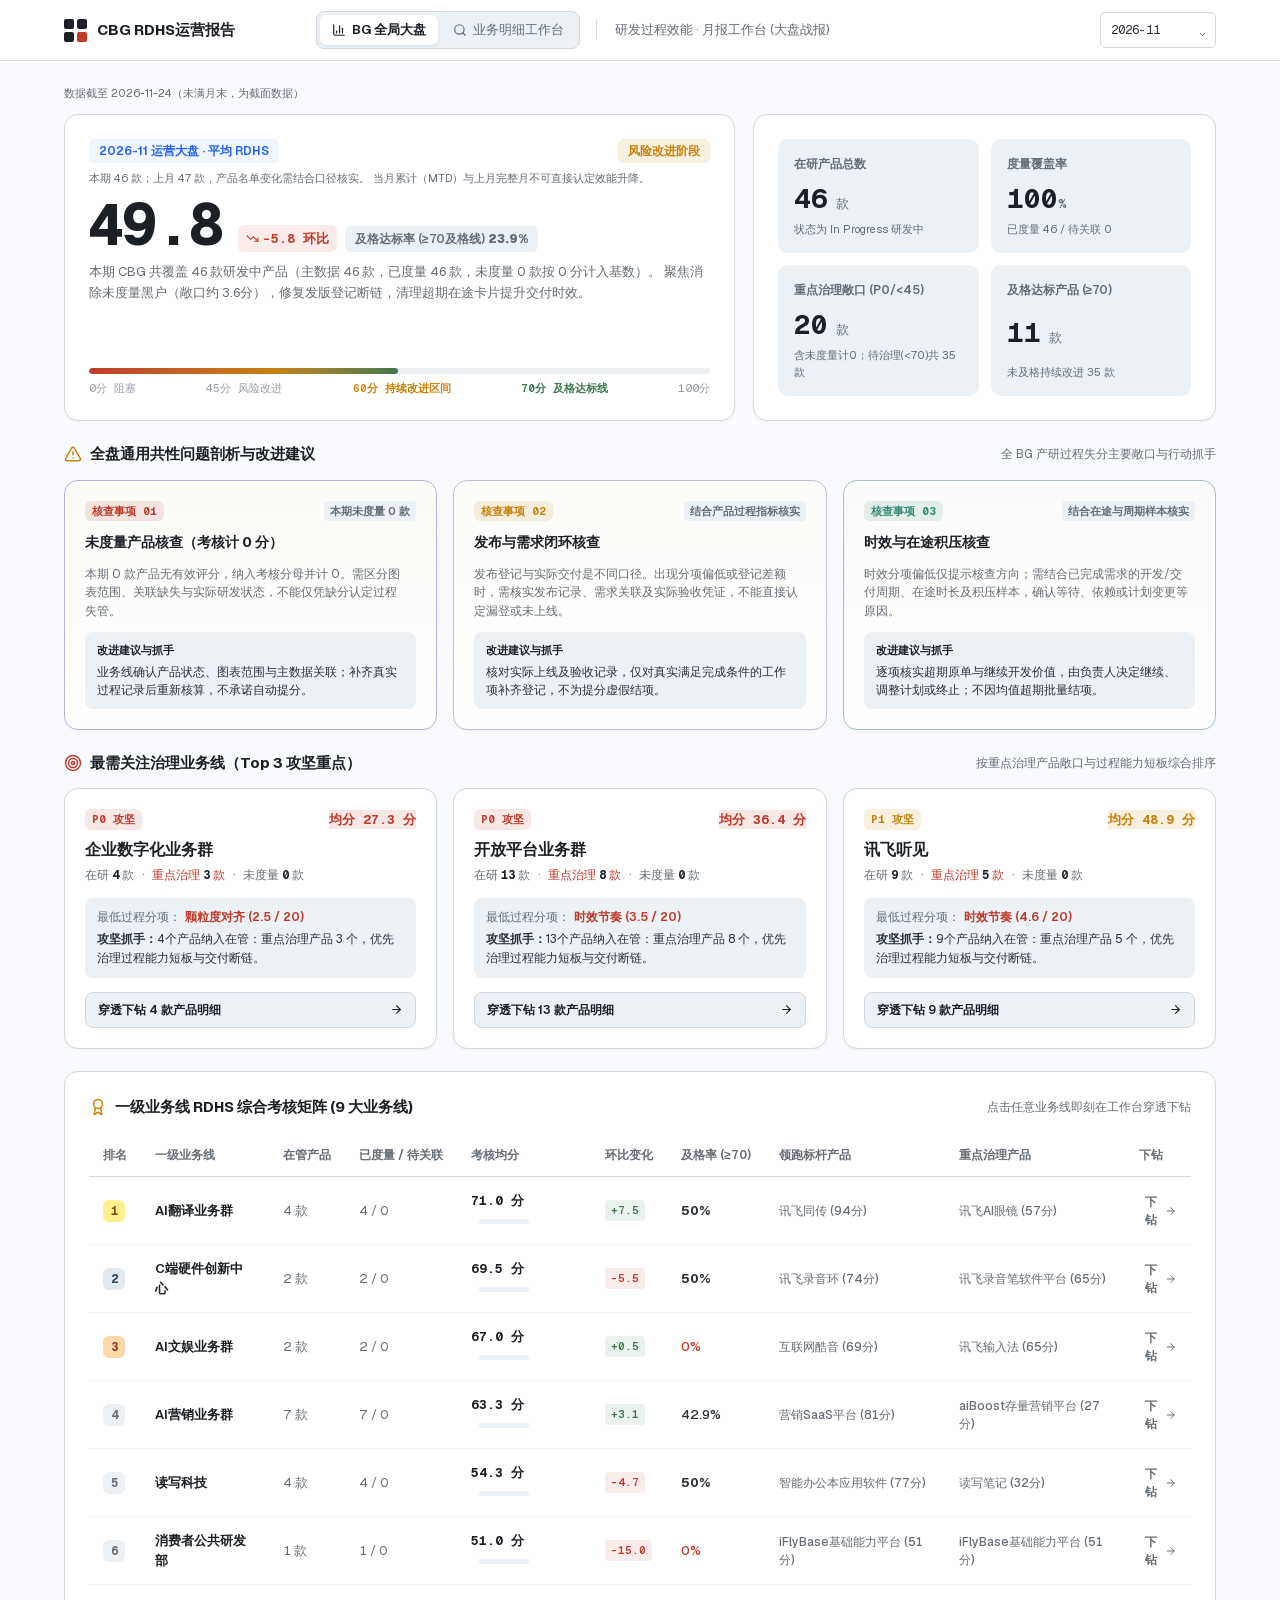
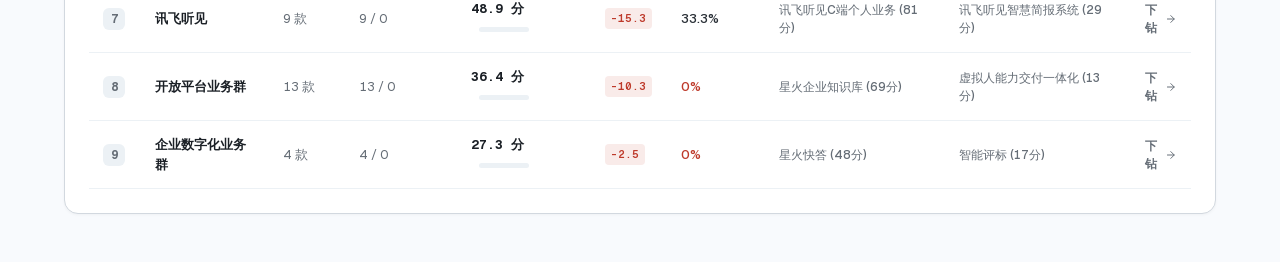
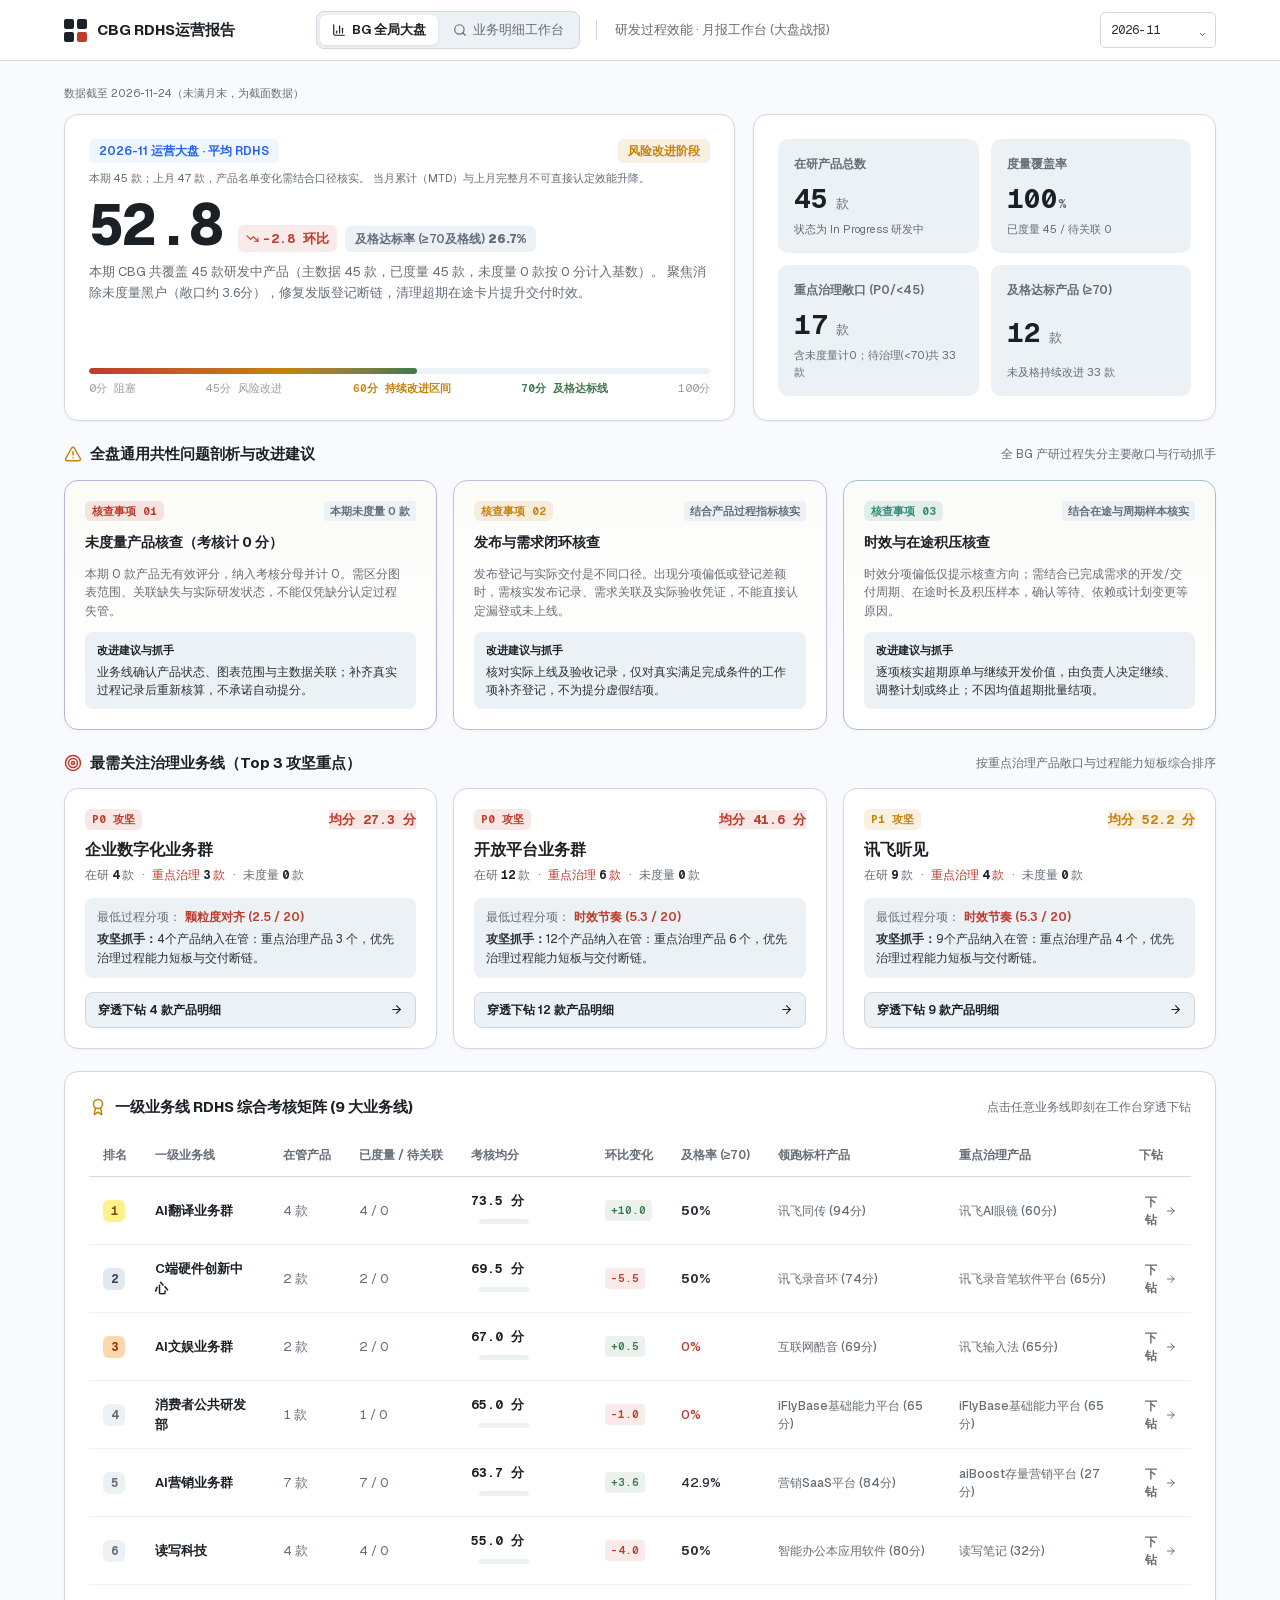
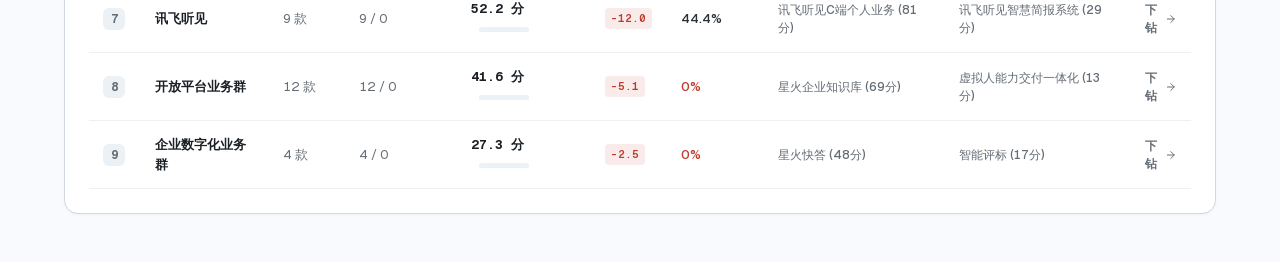
